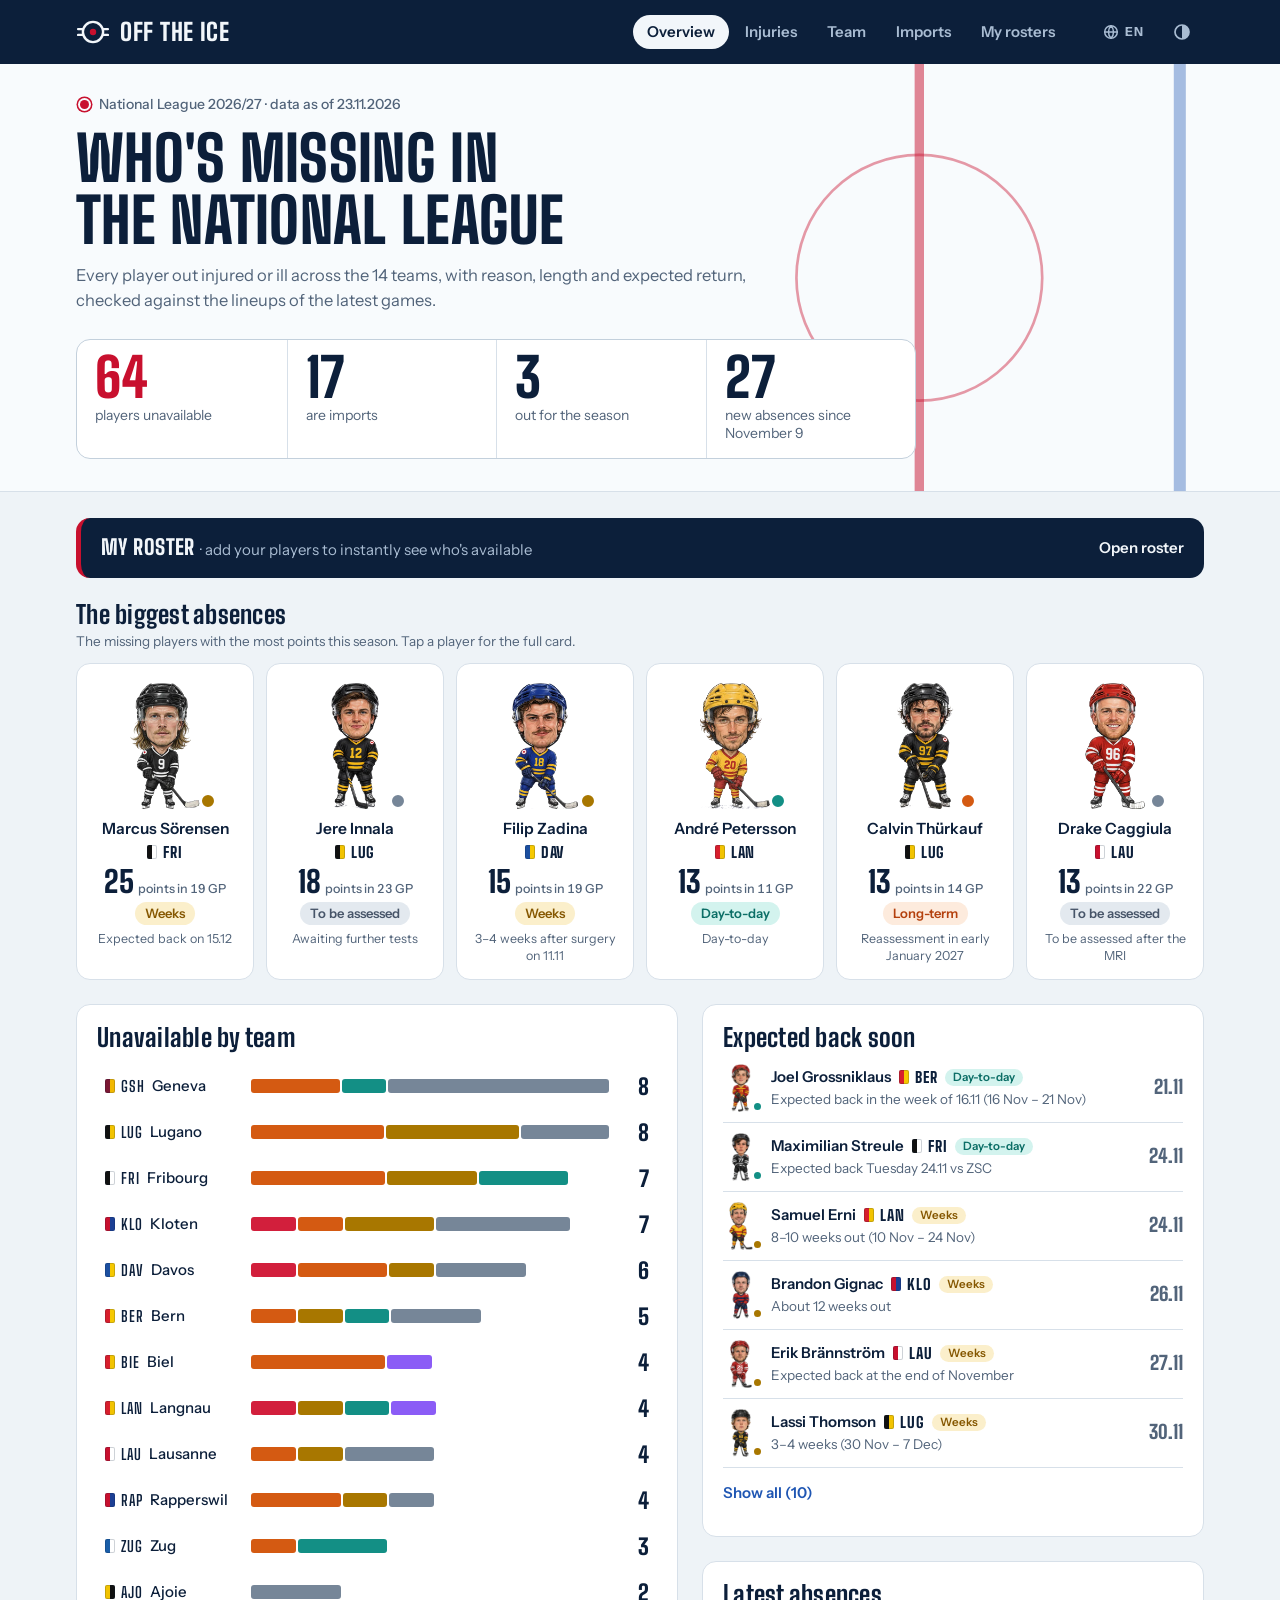
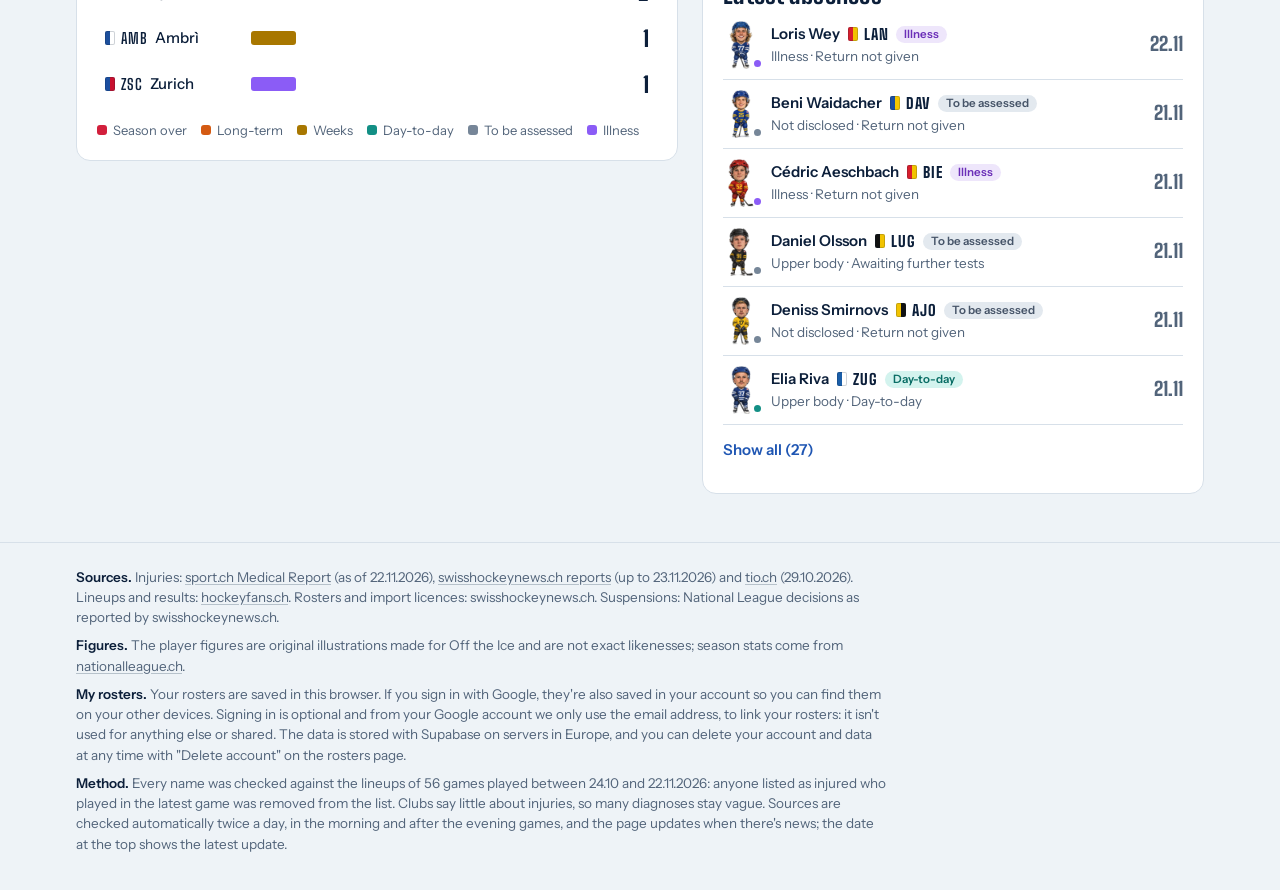
==== index.html @ c5bbd08e "Accesso solo con Google: tolto il link via email Il servizio email predefinito di Supabase manda al " ====
<!doctype html>
<html lang="it">
<head>
<meta charset="utf-8">
<meta name="viewport" content="width=device-width,initial-scale=1,viewport-fit=cover">
<title>Off the Ice · Who's missing in the National League</title>
<meta name="description" content="Who's missing in the National League: injuries, suspensions and scratched imports for all 14 teams, with expected return, last 5 games and your own fantasy hockey rosters. Updated twice a day.">
<meta name="robots" content="index,follow">
<meta name="google-site-verification" content="UMQqYc_pF2QXIGmAaknFINabVE4EtxecVviGykGKkk8">
<meta property="og:type" content="website">
<meta property="og:title" content="Off the Ice · Who's missing in the National League">
<meta property="og:description" content="Who's missing in the National League: injuries, suspensions and scratched imports for all 14 teams, with expected return, last 5 games and your own fantasy hockey rosters. Updated twice a day.">
<meta property="og:locale" content="en_GB">
<meta property="og:locale:alternate" content="it_CH">
<meta property="og:locale:alternate" content="fr_CH">
<meta property="og:locale:alternate" content="de_CH">
<link rel="canonical" href="https://scottregush.github.io/off-the-ice/">
<meta property="og:url" content="https://scottregush.github.io/off-the-ice/">
<meta name="theme-color" content="#0C1F3A">
<link rel="icon" href="favicon.svg" type="image/svg+xml">
<link rel="apple-touch-icon" href="apple-touch-icon.png">
<meta property="og:image" content="https://scottregush.github.io/off-the-ice/og-image.png?v=2026-11-23">
<meta property="og:image:width" content="1200">
<meta property="og:image:height" content="630">
<meta property="og:image:alt" content="Off the Ice: unavailable players in the National League, updated 23.11.2026">
<meta property="og:site_name" content="Off the Ice">
<meta name="twitter:card" content="summary_large_image">
<meta name="twitter:title" content="Off the Ice · Who's missing in the National League">
<meta name="twitter:description" content="Who's missing in the National League: injuries, suspensions and scratched imports for all 14 teams, with expected return, last 5 games and your own fantasy hockey rosters. Updated twice a day.">
<meta name="twitter:image" content="https://scottregush.github.io/off-the-ice/og-image.png?v=2026-11-23">
<style>:root{color-scheme:light;box-sizing:border-box;padding-top:env(safe-area-inset-top,0px);padding-bottom:env(safe-area-inset-bottom,0px)}html{scroll-padding-top:env(safe-area-inset-top,0px)}body{margin:0;padding:0}img{max-width:100%}[hidden]:not([hidden=until-found i]){display:none!important}</style>
</head>
<body>
<script>try{var t=localStorage.getItem("oti-theme");if(t==="light"||t==="dark")document.documentElement.setAttribute("data-theme",t)}catch(e){}</script>
<link rel="stylesheet" href="https://fonts.googleapis.com/css2?family=Big+Shoulders:wght@700;800&family=Instrument+Sans:wght@400;500;600;700&display=swap">
<style>
/* Layout: a navy sticky bar over an ice-white band marked with real rink lines (red centre line, blue line,
   faceoff circle), then a cool ice canvas of bordered panels. Navy is the ink, the blue line marks what you can
   act on, the red line is the one bold stroke. Scoreboard type for names and numbers, a plain grotesk for reading.
   Motion system (designed in Stewdio): one load sequence (lines draw, title rises, numbers count), everything
   else answers a gesture: sheet opens, row confirms, cell presses. */
:root{
  --bg:#EEF3F7; --rink:#F8FBFD; --surface:#FFFFFF; --inset:#E7EEF4; --ink:#0C1F3A; --muted:#52647A; --line:#D7E0E9; --line-2:#C3D0DC;
  --navy:#0C1F3A; --navy-2:#173252; --navy-line:#284A70; --on-navy:#F2F6FA; --on-navy-muted:#A9BCD2;
  --blue:#1F56B3; --blue-soft:#DCE8FB; --on-blue:#FFFFFF; --red:#C8102E; --focus:#1F56B3;
  --ok:#13703A; --ok-bg:#D9F2E2;
  --season:#A3122A; --season-bg:#FCE4E6; --long:#B4410E; --long-bg:#FDEBDD; --weeks:#855700; --weeks-bg:#FBEFCB;
  --dtd:#0B6E66; --dtd-bg:#D3F3EE; --unk:#475569; --unk-bg:#E3E9EF; --ill:#6B2FB8; --ill-bg:#EEE6FB;
  --scr:#1F56B3; --scr-bg:#DCE8FB; --sel:#0C1F3A; --on-sel:#F2F6FA; --on-sel-muted:#A9BCD2;
  --seg-season:#D21F3C; --seg-long:#F07A2E; --seg-weeks:#E3AA0B; --seg-dtd:#19A79A; --seg-unk:#9AA8B8; --seg-ill:#8B5CF6;
  --pop:0 18px 50px rgba(12,31,58,.22);
  --font-display:'Big Shoulders','Big Shoulders Display','Arial Narrow','Helvetica Neue',Arial,sans-serif;
  --font-body:'Instrument Sans',system-ui,-apple-system,'Segoe UI',Roboto,sans-serif;
  --r:14px; --cell:44px;
  --ease-out:cubic-bezier(.2,.8,.2,1); --ease-draw:cubic-bezier(.2,.7,.2,1); --ease-pop:cubic-bezier(.3,1.4,.5,1);
}
@media (prefers-color-scheme: dark){
  :root:not([data-theme="light"]){
    --bg:#08131F; --rink:#0D1C2F; --surface:#0F2136; --inset:#16304B; --ink:#E9F0F7; --muted:#97AAC0; --line:#1D3651; --line-2:#29486A;
    --navy:#050E19; --navy-2:#13294A; --navy-line:#21405F; --on-navy:#EEF3F8; --on-navy-muted:#93A8C0;
    --blue:#7DB0FF; --blue-soft:#163156; --on-blue:#06101D; --red:#FF5C6E; --focus:#7DB0FF;
    --ok:#5FD38F; --ok-bg:#103724;
    --season:#FF9AA6; --season-bg:#43151E; --long:#FFB487; --long-bg:#3F2412; --weeks:#F5CF5C; --weeks-bg:#382D0D;
    --dtd:#5FE0D2; --dtd-bg:#0C3632; --unk:#C3CEDA; --unk-bg:#20334A; --ill:#C9AEFF; --ill-bg:#2D2150;
    --scr:#7DB0FF; --scr-bg:#163156; --sel:#7DB0FF; --on-sel:#06101D; --on-sel-muted:#16304B;
    --seg-season:#F0445C; --seg-long:#FB9450; --seg-weeks:#F5C431; --seg-dtd:#2CC8B8; --seg-unk:#6B7D93; --seg-ill:#A78BFA;
    --pop:0 18px 50px rgba(0,0,0,.5);
    color-scheme:dark;
  }
}
:root[data-theme="dark"]{
  --bg:#08131F; --rink:#0D1C2F; --surface:#0F2136; --inset:#16304B; --ink:#E9F0F7; --muted:#97AAC0; --line:#1D3651; --line-2:#29486A;
  --navy:#050E19; --navy-2:#13294A; --navy-line:#21405F; --on-navy:#EEF3F8; --on-navy-muted:#93A8C0;
  --blue:#7DB0FF; --blue-soft:#163156; --on-blue:#06101D; --red:#FF5C6E; --focus:#7DB0FF;
  --ok:#5FD38F; --ok-bg:#103724;
  --season:#FF9AA6; --season-bg:#43151E; --long:#FFB487; --long-bg:#3F2412; --weeks:#F5CF5C; --weeks-bg:#382D0D;
  --dtd:#5FE0D2; --dtd-bg:#0C3632; --unk:#C3CEDA; --unk-bg:#20334A; --ill:#C9AEFF; --ill-bg:#2D2150;
  --scr:#7DB0FF; --scr-bg:#163156; --sel:#7DB0FF; --on-sel:#06101D; --on-sel-muted:#16304B;
  --seg-season:#F0445C; --seg-long:#FB9450; --seg-weeks:#F5C431; --seg-dtd:#2CC8B8; --seg-unk:#6B7D93; --seg-ill:#A78BFA;
  --pop:0 18px 50px rgba(0,0,0,.5);
  color-scheme:dark;
}
*{box-sizing:border-box}
body{background:var(--bg);color:var(--ink);font-family:var(--font-body);font-size:15px;line-height:1.5;-webkit-text-size-adjust:100%}
body::before{content:"";position:fixed;inset:0 0 auto;height:env(safe-area-inset-top,0px);z-index:10;background:var(--navy)}
a{color:inherit}
a:not([class]){text-decoration-color:color-mix(in srgb,currentColor 35%,transparent);text-underline-offset:2px}
a:not([class]):hover{text-decoration-color:var(--blue)}
button,input,select{font:inherit;color:inherit}
:focus-visible{outline:2px solid var(--focus);outline-offset:2px;border-radius:4px}
.wrap{max-width:1160px;margin-inline:auto;padding-left:max(16px,env(safe-area-inset-left,0px));padding-right:max(16px,env(safe-area-inset-right,0px))}
h1,h2,h3{font-family:var(--font-display);font-weight:800;line-height:1;margin:0;text-wrap:balance}
h1{font-size:62px;text-transform:uppercase;letter-spacing:.005em}
h2{font-size:38px}
h3,.h3{font-size:25px;font-weight:700;letter-spacing:.01em}
p{margin:0}
.num{font-variant-numeric:tabular-nums}
.muted{color:var(--muted)}
.small{font-size:13.5px}
.eyebrow{font-family:var(--font-body);font-weight:500;font-size:14px;color:var(--muted);display:inline-flex;align-items:center;gap:8px;flex-wrap:wrap}
.band .eyebrow::before{content:"";flex:none;width:9px;height:9px;border-radius:50%;box-shadow:0 0 0 2px var(--rink),0 0 0 3.5px var(--red);background:var(--red)}

/* ---------- navy bar ---------- */
.bar,.dlg-head,.rb{--focus:var(--on-navy)}
.bar{position:sticky;top:env(safe-area-inset-top,0px);z-index:9;background:var(--navy);color:var(--on-navy)}
.bar-in{display:flex;flex-wrap:wrap;align-items:center;justify-content:space-between;gap:8px 24px;padding-block:10px}
.brand{display:flex;align-items:center;gap:10px;text-decoration:none;color:var(--on-navy)}
.mark{flex:none;width:34px;height:34px;display:block}
.mark .mk-ring{fill:none;stroke:var(--on-navy);stroke-width:4.5;stroke-linecap:round}
.mark .mk-dot{fill:var(--red)}
.bn{font-family:var(--font-display);font-weight:800;font-size:24px;line-height:1;letter-spacing:.03em;text-transform:uppercase}
.bn b{font-weight:800}
.tabs{display:flex;gap:2px;overflow-x:auto;max-width:100%;scrollbar-width:none}
.tabs::-webkit-scrollbar{display:none}
.tabs a{font-weight:600;font-size:15px;text-decoration:none;color:var(--on-navy-muted);padding:8px 14px;border-radius:999px;white-space:nowrap;line-height:1.2}
.tabs a:hover{color:var(--on-navy);background:var(--navy-2)}
.tabs a[aria-current="page"]{background:var(--on-navy);color:var(--navy)}

/* ---------- the ice band ---------- */
.band{position:relative;overflow:hidden;background:var(--rink);border-bottom:1px solid var(--line);padding-block:30px 32px}
.band .wrap{position:relative;z-index:1;display:flex;flex-direction:column;gap:12px}
.band .lead{color:var(--muted);max-width:62ch;font-size:16.5px}
.rink{position:absolute;top:0;right:0;height:100%;width:min(58%,700px);pointer-events:none;z-index:0}
.rink line,.rink circle{fill:none}
.rk-red{stroke:var(--red);stroke-width:7;opacity:.5}
.rk-blue{stroke:var(--blue);stroke-width:9;opacity:.38}
.rk-circle{stroke:var(--red);stroke-width:2;opacity:.42}
.rk-dot{fill:var(--blue);opacity:.55}
.body{display:flex;flex-direction:column;gap:24px;padding-block:26px 48px}

/* ---------- panels, chips, pills ---------- */
.card{background:var(--surface);border:1px solid var(--line);border-radius:var(--r);padding:20px;min-width:0}
.card > h3,.card > .h3{margin-bottom:14px}
.card-sub{color:var(--muted);font-size:14px;margin:-8px 0 12px}
.two{display:grid;grid-template-columns:minmax(0,1.2fr) minmax(0,1fr);gap:24px;align-items:start}
.stack{display:flex;flex-direction:column;gap:24px;min-width:0}
.tcode{display:inline-flex;align-items:center;gap:6px;font-family:var(--font-display);font-weight:800;font-size:15px;letter-spacing:.05em;line-height:1;white-space:nowrap}
.tcode i{flex:none;width:10px;height:14px;border-radius:2px;box-shadow:inset 0 0 0 1px color-mix(in srgb,currentColor 20%,transparent);background:linear-gradient(90deg,var(--c1) 0 50%,var(--c2) 50% 100%)}
.tag{display:inline-block;font-weight:600;font-size:12px;line-height:1;padding:4px 6px;border-radius:5px;background:var(--unk-bg);color:var(--unk);white-space:nowrap}
.tag.nat{background:var(--blue-soft);color:var(--blue);letter-spacing:.04em}
.pill{display:inline-block;font-weight:600;font-size:13px;line-height:1;padding:5px 10px;border-radius:999px;white-space:nowrap}
.cat-season{background:var(--season-bg);color:var(--season)}
.cat-long{background:var(--long-bg);color:var(--long)}
.cat-weeks{background:var(--weeks-bg);color:var(--weeks)}
.cat-dtd{background:var(--dtd-bg);color:var(--dtd)}
.cat-unk{background:var(--unk-bg);color:var(--unk)}
.cat-ill{background:var(--ill-bg);color:var(--ill)}
.cat-sus{background:var(--weeks-bg);color:var(--weeks)}
.cat-ok{background:var(--ok-bg);color:var(--ok)}
.seg-season{background:var(--seg-season)}.seg-long{background:var(--seg-long)}.seg-weeks{background:var(--seg-weeks)}
.seg-dtd{background:var(--seg-dtd)}.seg-unk{background:var(--seg-unk)}.seg-ill{background:var(--seg-ill)}

/* ---------- avatars ---------- */
.av{position:relative;flex:none;display:inline-block;width:var(--s);height:var(--s)}
.av-in{position:absolute;inset:0;border-radius:50%;overflow:hidden;background:var(--inset);display:grid;place-items:center}
.av-in .ini{font-family:var(--font-display);font-weight:800;font-size:calc(var(--s)*.4);color:var(--muted);line-height:1}
.av-in img{position:absolute;inset:0;width:100%;height:100%;object-fit:cover}
.av .dot{position:absolute;right:-2px;bottom:-2px;width:14px;height:14px;border-radius:50%;border:2px solid var(--surface)}
.av-sm{--s:34px}.av-md{--s:50px}.av-lg{--s:80px}.av-xl{--s:108px}
.av-sm .dot{width:11px;height:11px}
.av-lg .dot{width:18px;height:18px;border-width:3px}
/* player figures: head crop in the circles, the whole figure on a card in the sheet and the heavy list */
.av.fc{width:var(--w);height:calc(var(--w) * 4 / 3)}
.av.fc .av-in{border-radius:0;background:none;overflow:visible}
.av.fc .ini{display:none}
.av.fc .av-in img.fig{inset:0;left:0;top:0;width:100%;height:100%;transform:none;object-fit:contain}
.av-sm.fc{--w:36px}.av-md.fc{--w:52px}.av-lg.fc{--w:96px}.av-xl.fc{--w:120px}
.av.fc .dot{right:-4px;bottom:0}
.pbtn{background:none;border:0;padding:0;margin:0;text-align:left;cursor:pointer;color:inherit;min-width:0}
.pbtn:hover .nm{text-decoration:underline;text-decoration-color:var(--blue);text-decoration-thickness:2px;text-underline-offset:3px}

/* ---------- overview ---------- */
.kpis{display:grid;grid-template-columns:repeat(4,minmax(0,1fr));margin-top:14px;background:var(--surface);border:1px solid var(--line-2);border-radius:var(--r);overflow:hidden;max-width:840px}
.kpi{padding:14px 18px 16px;display:flex;flex-direction:column;gap:4px;min-width:0;border-left:1px solid var(--line)}
.kpi:first-child{border-left:0}
.kpi b{font-family:var(--font-display);font-weight:800;font-size:54px;line-height:.9;font-variant-numeric:tabular-nums;color:var(--ink)}
.kpi span{color:var(--muted);font-size:14px;line-height:1.3}
.kpi.hot b{color:var(--red)}
.heavy{display:grid;grid-template-columns:repeat(6,minmax(0,1fr));gap:12px}
.hv{background:var(--surface);border:1px solid var(--line);border-radius:var(--r);padding:18px 12px 14px;cursor:pointer;display:flex;flex-direction:column;align-items:center;gap:6px;text-align:center;min-width:0}
.hv:hover{border-color:var(--blue)}
.hv-n{font-weight:600;font-size:15.5px;line-height:1.2;margin-top:4px}
.hv-p{font-family:var(--font-display);font-weight:800;font-size:30px;line-height:1;font-variant-numeric:tabular-nums}
.hv-p small{font-family:var(--font-body);font-weight:500;font-size:12.5px;color:var(--muted);margin-left:4px}
.hv-r{color:var(--muted);font-size:12.5px;line-height:1.35}
.bars{display:flex;flex-direction:column;gap:1px}
.bar-row{display:grid;grid-template-columns:136px minmax(0,1fr) 30px;align-items:center;gap:10px;padding:6px 8px;border-radius:8px;background:none;border:0;text-align:left;cursor:pointer;width:100%}
.bar-row:hover{background:var(--inset)}
.bar-row .nm{display:flex;align-items:center;gap:8px;min-width:0}
.bar-row .nm span{white-space:nowrap;overflow:hidden;text-overflow:ellipsis;font-weight:500}
.bar-track{display:flex;height:14px;gap:2px}
.bar-track i{display:block;height:100%;border-radius:3px}
.bar-row b{font-family:var(--font-display);font-size:22px;font-weight:800;text-align:right;font-variant-numeric:tabular-nums}
.legend{display:flex;flex-wrap:wrap;gap:6px 14px;margin-top:14px;font-size:13px;color:var(--muted)}
.legend span{display:inline-flex;align-items:center;gap:6px}
.legend i{width:10px;height:10px;border-radius:3px;display:inline-block}
.feed{list-style:none;margin:0;padding:0;display:flex;flex-direction:column}
.feed li{border-top:1px solid var(--line)}
.feed li:first-child{border-top:0}
.feed .pbtn{display:grid;grid-template-columns:auto minmax(0,1fr) auto;gap:12px;align-items:center;padding:10px 0;width:100%}
.feed li:first-child .pbtn{padding-top:0}
.feed .d{font-family:var(--font-display);font-weight:800;font-size:19px;color:var(--muted);font-variant-numeric:tabular-nums}
.feed .nm{font-weight:600}
.feed .who{display:flex;flex-wrap:wrap;align-items:center;gap:3px 8px}
.feed .txt{color:var(--muted);font-size:13.5px;display:block}

/* ---------- filters ---------- */
.filters{display:flex;flex-wrap:wrap;gap:12px;align-items:flex-end}
.field{display:flex;flex-direction:column;gap:5px;min-width:0}
.field label{font-size:13px;color:var(--muted);font-weight:600}
.field input[type="search"],.field select{background:var(--surface);border:1px solid var(--line-2);border-radius:10px;padding:8px 12px;min-height:42px;max-width:100%}
.field input[type="search"]:focus,.field select:focus{outline:none;border-color:var(--blue);box-shadow:0 0 0 3px var(--blue-soft)}
.field input[type="search"]{width:250px}
.chips{display:flex;flex-wrap:wrap;gap:6px}
.chip{background:var(--surface);border:1px solid var(--line-2);border-radius:999px;padding:6px 13px;cursor:pointer;font-weight:500;font-size:14px;min-height:36px}
.chip:hover{border-color:var(--blue)}
.chip[aria-pressed="true"]{background:var(--sel);color:var(--on-sel);border-color:var(--sel)}
.chip .n{opacity:.65;margin-left:6px;font-variant-numeric:tabular-nums}
.check{display:inline-flex;align-items:center;gap:8px;cursor:pointer;min-height:42px;font-weight:500}
.check input{width:18px;height:18px;accent-color:var(--blue)}
.count{color:var(--muted);font-size:14px}

/* ---------- injury list ---------- */
.inj-list{list-style:none;margin:0;padding:0;background:var(--surface);border:1px solid var(--line);border-radius:var(--r);overflow:hidden}
.inj,.inj-headrow{display:grid;grid-template-columns:minmax(0,1.35fr) minmax(0,1.6fr) 88px minmax(0,1.2fr) 72px;gap:16px;padding:14px 20px;align-items:start}
.inj{border-top:1px solid var(--line)}
.inj-headrow{background:var(--inset);color:var(--muted);font-size:13px;font-weight:600;padding-block:9px}
.who{display:flex;align-items:center;gap:12px}
.who-t{display:flex;flex-direction:column;gap:4px;min-width:0}
.who-t .nm{font-weight:600;font-size:16px;line-height:1.2}
.who-t .meta{display:flex;flex-wrap:wrap;align-items:center;gap:6px}
.who-t .stat{color:var(--muted);font-size:12.5px;font-variant-numeric:tabular-nums}
.inj-what{min-width:0}
.inj-what .what{font-weight:500}
.inj-what .note{color:var(--muted);font-size:13.5px;margin-top:3px}
.inj-what .src,.src{color:var(--muted);font-size:12.5px;margin-top:4px}
.inj-since b,.inj-miss b{font-family:var(--font-display);font-weight:800;font-size:24px;line-height:1;display:block;font-variant-numeric:tabular-nums}
.inj-since .sub,.inj-miss .sub{color:var(--muted);font-size:12.5px;display:block;margin-top:2px}
.inj-ret{display:flex;flex-direction:column;align-items:flex-start;gap:5px;min-width:0}
.inj-ret .ret{font-size:14px}
.inj .lbl{display:none;font-size:12px;color:var(--muted);font-weight:600}
.empty{padding:26px 16px;color:var(--muted);text-align:center}

/* ---------- team picker (on the ice) ---------- */
.picker{display:grid;grid-template-columns:repeat(7,minmax(0,1fr));gap:8px;margin-top:6px}
.pick{background:var(--surface);color:var(--ink);border:1px solid var(--line-2);border-radius:10px;padding:10px 12px;cursor:pointer;text-align:left;display:flex;flex-direction:column;gap:3px;min-width:0}
.pick:hover{border-color:var(--blue)}
.pick[aria-pressed="true"]{background:var(--sel);color:var(--on-sel);border-color:var(--sel)}
.pick .nm{font-size:13px;color:var(--muted);white-space:nowrap;overflow:hidden;text-overflow:ellipsis}
.pick[aria-pressed="true"] .nm{color:var(--on-sel-muted)}
.pick .top-row{display:flex;justify-content:space-between;align-items:center;gap:6px}
.pick .cnt{font-family:var(--font-display);font-weight:800;font-size:22px;line-height:1;font-variant-numeric:tabular-nums}
.team-head{display:flex;flex-wrap:wrap;gap:16px 34px;align-items:flex-end;justify-content:space-between}
.team-head h1{font-size:46px;text-transform:uppercase;margin-top:6px}
.team-facts{display:flex;flex-wrap:wrap;gap:10px 28px}
.fact{display:flex;flex-direction:column;gap:3px}
.fact .k{font-size:13px;color:var(--muted);font-weight:500}
.fact .v{font-family:var(--font-display);font-weight:700;font-size:22px;line-height:1.1}
.form{display:flex;gap:4px;align-items:center}
.form i{font-style:normal;font-family:var(--font-display);font-weight:800;font-size:14px;width:24px;height:24px;border-radius:6px;display:grid;place-items:center}
.form .w{background:var(--ok-bg);color:var(--ok)}.form .l{background:var(--unk-bg);color:var(--unk)}
.mini{list-style:none;margin:0;padding:0;display:flex;flex-direction:column;gap:12px}
.mini .pbtn{display:flex;gap:12px;align-items:flex-start;width:100%}
.mini .hd{display:flex;flex-wrap:wrap;gap:6px 8px;align-items:center;font-weight:600}
.backs{display:flex;flex-wrap:wrap;gap:8px}
.backs .pbtn{display:inline-flex;align-items:center;gap:8px;background:var(--ok-bg);color:var(--ok);border-radius:999px;padding:4px 12px 4px 4px;font-size:13.5px;font-weight:600}
.backs .av-in{background:var(--surface)}

/* ---------- referto (import matrix) ---------- */
.sheet{display:flex;flex-direction:column;min-width:0}
.sheet-row{display:grid;grid-template-columns:minmax(0,1fr) repeat(5,var(--cell));gap:4px;align-items:center;padding:6px 0}
.sheet-row + .sheet-row{border-top:1px solid var(--line)}
.sheet-head{align-items:end;padding-bottom:8px}
.sheet-head .eyebrow{font-size:13px}
.gh{display:flex;flex-direction:column;align-items:center;gap:2px;font-family:var(--font-display);line-height:1}
.gh .d{font-weight:800;font-size:14px;font-variant-numeric:tabular-nums}
.gh .o{font-size:13px;color:var(--muted);font-weight:700;letter-spacing:.03em}
.gh .r{font-size:12px;font-weight:800;font-variant-numeric:tabular-nums;color:var(--muted)}
.gh .r.w{color:var(--ok)}
.pl{display:flex;align-items:center;gap:10px}
.pl-t{min-width:0;display:flex;flex-direction:column;gap:2px}
.pl .nm{font-weight:600;line-height:1.2;display:flex;flex-wrap:wrap;align-items:center;gap:4px 6px}
.pl .sub{color:var(--muted);font-size:12.5px;font-variant-numeric:tabular-nums}
.pl .gone{color:var(--muted);font-size:12.5px;font-style:italic}
.cell{width:var(--cell);height:40px;border-radius:8px;border:1.5px solid transparent;cursor:pointer;display:flex;flex-direction:column;align-items:center;justify-content:center;font-family:var(--font-display);line-height:1;padding:0}
.cell .g{font-weight:800;font-size:15px;letter-spacing:.03em}
.cell .s{font-size:12px;font-weight:700;font-variant-numeric:tabular-nums}
.cell[aria-pressed="true"]{border-color:var(--ink);box-shadow:0 0 0 1px var(--ink)}
.st-P{background:var(--ok-bg);color:var(--ok)}
.st-B{background:var(--surface);color:var(--ok);border-color:var(--ok)}
.st-INJ{background:var(--season-bg);color:var(--season)}
.st-ILL{background:var(--ill-bg);color:var(--ill)}
.st-SUS{background:var(--weeks-bg);color:var(--weeks)}
.st-SCR{background:var(--scr-bg);color:var(--scr);border-color:var(--scr)}
.st-UNK{background:var(--unk-bg);color:var(--unk)}
.st-LEFT{background:repeating-linear-gradient(135deg,var(--inset) 0 5px,var(--unk-bg) 5px 10px);color:var(--muted)}
.cell-detail{margin-top:12px;background:var(--inset);border-radius:10px;padding:10px 14px;font-size:13.5px;color:var(--muted);min-height:40px}
.cell-detail b{color:var(--ink)}
.key{display:flex;flex-wrap:wrap;gap:8px 18px;font-size:13.5px}
.key span{display:inline-flex;align-items:center;gap:7px}
.key i{font-style:normal;font-family:var(--font-display);font-weight:800;font-size:13px;min-width:32px;height:24px;border-radius:6px;display:inline-grid;place-items:center;border:1.5px solid transparent;padding:0 4px}
.sheets{display:grid;grid-template-columns:repeat(2,minmax(0,1fr));gap:24px}
.sheet-title{display:flex;flex-wrap:wrap;justify-content:space-between;align-items:center;gap:6px 12px;margin-bottom:8px}
.linkbtn{background:none;border:0;padding:0;cursor:pointer;font:inherit;color:inherit;text-align:left}
.linkbtn:hover{text-decoration:underline;text-decoration-color:var(--blue);text-decoration-thickness:2px;text-underline-offset:3px}
.slots{display:inline-flex;align-items:center;gap:3px}
.slots i{width:10px;height:16px;border-radius:2px;background:var(--line)}
.slots i.on{background:var(--blue)}
.slots i.extra{background:var(--red)}
.rank{list-style:none;margin:0;padding:0;display:flex;flex-direction:column}
.rank li{display:grid;grid-template-columns:minmax(0,1fr) auto;gap:10px;padding:10px 0;border-top:1px solid var(--line);align-items:center}
.rank li:first-child{border-top:0;padding-top:0}
.rank .pbtn{display:flex;align-items:center;gap:10px}
.rank .who2{display:flex;flex-direction:column;gap:3px;min-width:0}
.rank .l1{display:flex;flex-wrap:wrap;align-items:center;gap:4px 8px;font-weight:600}
.rank .dts{color:var(--muted);font-size:13px}
.rank b{font-family:var(--font-display);font-size:24px;font-weight:800;font-variant-numeric:tabular-nums}

/* ---------- player sheet ---------- */
.dlg{border:0;padding:0;border-radius:18px;background:var(--surface);color:var(--ink);width:min(560px,calc(100vw - 24px));max-height:min(86vh,760px);box-shadow:var(--pop);overflow:hidden}
.dlg[open]{display:flex;flex-direction:column}
.dlg::backdrop{background:rgba(5,14,25,.62)}
.dlg-head{background:var(--navy);color:var(--on-navy);padding:20px;display:grid;grid-template-columns:auto minmax(0,1fr);gap:16px;align-items:center;position:relative;border-bottom:3px solid var(--red);--inset:var(--navy-2);--surface:var(--navy)}
.dlg-head .ini,.rb .ini{color:var(--on-navy-muted)}
.dlg-x{position:absolute;top:10px;right:10px;width:40px;height:40px;border-radius:50%;border:0;background:var(--navy-2);color:var(--on-navy);font-size:22px;line-height:1;cursor:pointer;display:grid;place-items:center}
.dlg-x:hover{background:var(--on-navy);color:var(--navy)}
.dlg-name{font-family:var(--font-display);font-weight:800;font-size:34px;line-height:1;text-transform:uppercase;letter-spacing:.01em;padding-right:38px}
.dlg-meta{display:flex;flex-wrap:wrap;gap:6px 8px;align-items:center;margin-top:8px;color:var(--on-navy-muted);font-size:13.5px}
.dlg-meta .tag{background:var(--navy-2);color:var(--on-navy)}
.dlg-meta .tag.nat{background:var(--on-navy);color:var(--navy)}
.dlg-stats{grid-column:1 / -1;display:grid;grid-template-columns:repeat(4,minmax(0,1fr));border:1px solid var(--navy-line);border-radius:12px;overflow:hidden}
.dlg-stats div{padding:9px 6px;text-align:center;border-left:1px solid var(--navy-line)}
.dlg-stats div:first-child{border-left:0}
.dlg-stats b{display:block;font-family:var(--font-display);font-weight:800;font-size:30px;line-height:1;color:var(--on-navy);font-variant-numeric:tabular-nums}
.dlg-stats span{font-size:12px;color:var(--on-navy-muted);font-weight:500}
.dlg-none{grid-column:1 / -1;color:var(--on-navy-muted);font-size:13.5px}
.dlg-body{padding:18px 20px 22px;overflow-y:auto;display:flex;flex-direction:column;gap:18px}
.blk{display:flex;flex-direction:column;gap:8px}
.blk-h{display:flex;flex-wrap:wrap;align-items:center;gap:8px;font-weight:600;font-size:16px}
.facts{display:grid;grid-template-columns:repeat(3,minmax(0,1fr));gap:8px;margin:0}
.facts div{background:var(--inset);border-radius:10px;padding:8px 10px}
.facts dt{font-size:12.5px;color:var(--muted);font-weight:500}
.facts dd{margin:2px 0 0;font-weight:600;font-size:14.5px}
.g5{list-style:none;margin:0;padding:0;display:flex;flex-direction:column;gap:6px}
.g5 li{display:grid;grid-template-columns:44px minmax(0,1fr);gap:10px;align-items:center;font-size:13.5px}
.g5 .cm{height:30px;border-radius:7px;display:grid;place-items:center;font-family:var(--font-display);font-weight:800;font-size:14px;border:1.5px solid transparent}
.g5 .gt{color:var(--muted)}
.g5 .gt b{color:var(--ink)}

/* ---------- le mie rose ---------- */
.sr{position:absolute;width:1px;height:1px;overflow:hidden;clip-path:inset(50%);white-space:nowrap}
.st-N{background:var(--inset);color:var(--muted);border-color:var(--line)}
.cat-scr{background:var(--scr-bg);color:var(--scr)}
.seg-ok{background:var(--ok)}.seg-scr{background:var(--scr)}
.tab-n{display:inline-block;margin-left:6px;font-size:12.5px;line-height:1.3;background:var(--navy-2);color:var(--on-navy);border-radius:999px;padding:0 7px;font-variant-numeric:tabular-nums}
.tabs a[aria-current="page"] .tab-n{background:var(--navy);color:var(--on-navy)}
.adder{position:relative;max-width:600px;margin-top:6px}
.adder input{width:100%;background:var(--surface);color:var(--ink);border:1.5px solid var(--line-2);border-radius:12px;padding:13px 16px;font-size:16px;min-height:52px}
.adder input::placeholder{color:var(--muted)}
.adder input:focus{outline:none;border-color:var(--blue);box-shadow:0 0 0 4px var(--blue-soft)}
.res{position:absolute;left:0;right:0;top:calc(100% + 6px);z-index:8;list-style:none;margin:0;padding:6px;background:var(--surface);color:var(--ink);border:1px solid var(--line);border-radius:14px;box-shadow:var(--pop);max-height:min(60vh,440px);overflow-y:auto}
.res-o{display:grid;grid-template-columns:auto minmax(0,1fr) auto;gap:10px;align-items:center;width:100%;background:none;border:0;border-radius:10px;padding:7px 8px;cursor:pointer;text-align:left}
.res li[aria-selected="true"] .res-o,.res-o:hover:not(:disabled){background:var(--inset)}
.res-o:disabled{cursor:default;opacity:.55}
.res-t{display:flex;flex-direction:column;gap:3px;min-width:0}
.res-t .nm{font-weight:600}
.res-t .meta{display:flex;flex-wrap:wrap;gap:6px;align-items:center}
.res-s{font-size:12.5px;color:var(--muted);white-space:nowrap}
.res-none{padding:12px;color:var(--muted)}
.r-msg{min-height:22px;font-size:14px;color:var(--muted)}
.r-msg .linkbtn{color:var(--blue);font-weight:600;margin-left:6px}
.tiles{display:grid;grid-template-columns:repeat(4,minmax(0,1fr));background:var(--surface);border:1px solid var(--line);border-radius:var(--r);overflow:hidden}
.tile{padding:14px 18px;display:flex;flex-direction:column;gap:3px;min-width:0;border-left:1px solid var(--line)}
.tile:first-child{border-left:0}
.tile b{font-family:var(--font-display);font-weight:800;font-size:46px;line-height:.95;font-variant-numeric:tabular-nums}
.tile span{color:var(--muted);font-size:14px}
.tile.ok b{color:var(--ok)}.tile.warn b{color:var(--weeks)}.tile.out b{color:var(--season)}
.toolbar{display:flex;flex-wrap:wrap;gap:12px;align-items:flex-end;justify-content:space-between}
.toolbar .right{display:flex;flex-wrap:wrap;gap:8px;align-items:center}
.btn{background:var(--surface);border:1px solid var(--line-2);border-radius:10px;padding:8px 14px;min-height:42px;cursor:pointer;font-weight:600}
.btn:hover{border-color:var(--blue)}
.btn.danger{background:var(--season-bg);color:var(--season);border-color:transparent}
.rgroup h3,.rgroup .h3{margin-bottom:10px}
.rr-list{list-style:none;margin:0;padding:0;background:var(--surface);border:1px solid var(--line);border-radius:var(--r);overflow:hidden}
.rr{display:grid;grid-template-columns:minmax(0,1.25fr) minmax(0,1.5fr) auto 100px 40px;gap:16px;padding:14px 12px 14px 20px;align-items:center;border-top:1px solid var(--line)}
.rr:first-child{border-top:0}
.rr-st{display:flex;flex-direction:column;align-items:flex-start;gap:5px;min-width:0}
.rr-st .ret{font-size:13.5px;color:var(--muted)}
.mcs{display:flex;gap:3px}
.mc{width:26px;height:28px;border-radius:6px;display:grid;place-items:center;font-family:var(--font-display);font-weight:800;font-size:12.5px;border:1.5px solid transparent;line-height:1}
.rr-nx b{font-family:var(--font-display);font-weight:800;font-size:19px;display:block;line-height:1.1;font-variant-numeric:tabular-nums}
.rr-nx .sub{color:var(--muted);font-size:12.5px;display:block}
.rr .lbl{display:none;font-size:12px;color:var(--muted);font-weight:600;margin-bottom:3px}
.rr-x{width:40px;height:40px;border-radius:50%;border:0;background:none;color:var(--muted);font-size:22px;line-height:1;cursor:pointer;display:grid;place-items:center}
.rr-x:hover{background:var(--season-bg);color:var(--season)}
.cal{list-style:none;margin:0;padding:0;display:flex;flex-direction:column}
.cal > li{display:grid;grid-template-columns:78px minmax(0,1fr);gap:12px;padding:11px 0;border-top:1px solid var(--line);align-items:start}
.cal > li:first-child{border-top:0;padding-top:0}
.cal .d{font-family:var(--font-display);font-weight:800;font-size:19px;color:var(--muted);font-variant-numeric:tabular-nums}
.cal .m{display:flex;flex-wrap:wrap;align-items:center;gap:6px 10px;font-weight:600}
.cal-ps{display:flex;flex-wrap:wrap;gap:6px;margin-top:7px}
.cp{display:inline-flex;align-items:center;gap:7px;background:var(--inset);border-radius:999px;padding:3px 12px 3px 3px;font-size:13.5px;font-weight:600}
.cp .av-in{background:var(--surface)}
.cp.out .nm{text-decoration:line-through;color:var(--muted)}
.empty-card{text-align:center;display:flex;flex-direction:column;align-items:center;gap:12px;padding:36px 20px}
.empty-card p{max-width:56ch;color:var(--muted)}
.sugg{display:flex;flex-wrap:wrap;gap:8px;justify-content:center}
.sugg .cp{border:0;cursor:pointer;color:inherit}
.sugg .cp:hover{box-shadow:0 0 0 2px var(--blue)}
.rbtn{grid-column:1 / -1;justify-self:start;background:var(--on-navy);color:var(--navy);border:0;border-radius:999px;padding:9px 16px;font-weight:600;cursor:pointer;min-height:42px}
.rbtn.in{background:var(--navy-2);color:var(--on-navy)}
.rb{display:flex;flex-wrap:wrap;align-items:center;justify-content:space-between;gap:10px 18px;background:var(--navy);color:var(--on-navy);border-radius:var(--r);padding:14px 20px;text-decoration:none;border-left:5px solid var(--red);--inset:var(--navy-2);--surface:var(--navy)}
.rb:hover{background:var(--navy-2)}
.rb-t{flex:1 1 260px;min-width:0;color:var(--on-navy-muted)}
.rb-t b{font-family:var(--font-display);font-weight:800;font-size:21px;letter-spacing:.02em;text-transform:uppercase;color:var(--on-navy);margin-right:2px}
.rb-av{display:flex;gap:4px}
.rb-go{font-weight:600;color:var(--on-navy);white-space:nowrap}
.r-head{display:flex;flex-direction:column;gap:12px}
.rtabs{display:flex;flex-wrap:wrap;gap:6px}
.rtab{background:var(--surface);color:var(--ink);border:1px solid var(--line-2);border-radius:999px;padding:7px 14px;font-weight:600;cursor:pointer;min-height:38px;max-width:100%;white-space:nowrap;overflow:hidden;text-overflow:ellipsis}
.rtab:hover{border-color:var(--blue)}
.rtab[aria-pressed="true"]{background:var(--sel);color:var(--on-sel);border-color:var(--sel)}
.rtab .n{margin-left:7px;opacity:.65;font-variant-numeric:tabular-nums}
.rtab[aria-pressed="true"] .n,.chip[aria-pressed="true"] .n{opacity:1}
.rtab.new{background:none;border-style:dashed;color:var(--blue)}
.rtab.new:hover{border-color:var(--blue);border-style:solid}
.rtitle{display:flex;flex-wrap:wrap;align-items:center;gap:8px 16px}
.rtitle h1{overflow-wrap:anywhere}
.rname{display:flex;flex-wrap:wrap;gap:8px;align-items:center}
.rname input{background:var(--surface);color:var(--ink);border:1.5px solid var(--blue);border-radius:12px;padding:6px 14px;font-family:var(--font-display);font-weight:800;font-size:32px;line-height:1.1;text-transform:uppercase;min-width:0;width:min(100%,400px)}
.rname input:focus{outline:none;box-shadow:0 0 0 4px var(--blue-soft)}
.btn.ghost{background:var(--surface);color:var(--ink);border-color:var(--line-2)}
.btn.lime{background:var(--blue);color:var(--on-blue);border-color:transparent}
.btn.lime:hover{filter:brightness(1.08)}
.t-short{display:none}
@media (max-width:480px){
  .t-long{display:none}.t-short{display:inline}
  .tabs{gap:0}
  .tabs a{font-size:14.5px;padding:7px 8px}
  .tab-n{margin-left:4px;padding:0 5px}
}
@media (max-width:720px){
  .tiles{grid-template-columns:repeat(2,minmax(0,1fr))}
  .tile:nth-child(3){border-left:0}
  .tile:nth-child(n+3){border-top:1px solid var(--line)}
  .tile b{font-size:38px}
  .rr{grid-template-columns:minmax(0,1fr) minmax(0,1fr);gap:12px 14px;padding:16px;position:relative}
  .rr > .who{grid-column:1 / -1;padding-right:40px}
  .rr-st{grid-column:1 / -1}
  .rr .lbl{display:block}
  .rr-x{position:absolute;top:10px;right:8px}
  .cal > li{grid-template-columns:64px minmax(0,1fr)}
}

footer{border-top:1px solid var(--line);padding-block:24px 36px;color:var(--muted);font-size:13.5px}
footer .wrap{display:flex;flex-direction:column;gap:8px}
footer p{max-width:90ch}
footer b{color:var(--ink);font-weight:600}

@media (max-width:980px){
  .two{grid-template-columns:minmax(0,1fr)}
  .sheets{grid-template-columns:minmax(0,1fr)}
  .picker{grid-template-columns:repeat(4,minmax(0,1fr))}
  .heavy{grid-template-columns:repeat(3,minmax(0,1fr))}
}
@media (max-width:720px){
  :root{--cell:38px}
  h1{font-size:44px}
  h2{font-size:30px}
  .team-head h1{font-size:36px}
  .band{padding-block:22px 24px}
  .rink{width:100%;opacity:.45}
  .kpis{grid-template-columns:repeat(2,minmax(0,1fr))}
  .kpi:nth-child(3){border-left:0}
  .kpi:nth-child(n+3){border-top:1px solid var(--line)}
  .kpi b{font-size:44px}
  .card{padding:16px}
  .inj-headrow{display:none}
  .inj{grid-template-columns:minmax(0,1fr) minmax(0,1fr);gap:10px 14px;padding:16px}
  .inj:first-of-type{border-top:0}
  .inj > .who,.inj-what,.inj-ret{grid-column:1 / -1}
  .inj > .who{order:1}.inj-what{order:2}.inj-since{order:3}.inj-miss{order:4}.inj-ret{order:5}
  .inj .lbl{display:block}
  .field input[type="search"]{width:100%}
  .filters .field.grow{flex:1 1 100%}
  .bar-row{grid-template-columns:122px minmax(0,1fr) 24px;gap:8px;padding-inline:2px}
  .av-sm{--s:30px}
  .pl{gap:8px}
  .facts{grid-template-columns:minmax(0,1fr)}
  .dlg-name{font-size:28px}
  .av-xl{--s:84px}
  .av-xl.fc{--w:92px}
}
@media (max-width:600px){
  .dlg{width:100%;max-width:100%;margin:auto 0 0;border-radius:18px 18px 0 0;max-height:88vh}
  .dlg-body{padding-bottom:calc(22px + env(safe-area-inset-bottom,0px))}
}
@media (max-width:480px){
  :root{--cell:34px}
  .cell{height:38px;border-radius:7px}
  .cell .g{font-size:13.5px}
  .sheet-row{gap:3px}
  .picker{grid-template-columns:repeat(3,minmax(0,1fr))}
  .heavy{grid-template-columns:repeat(2,minmax(0,1fr))}
  .bn{font-size:22px}
  h1{font-size:38px}
}


/* ---------- segmented control ---------- */
.flabel{font-size:13px;color:var(--muted);font-weight:600}
.seg{display:inline-flex;background:var(--inset);border-radius:10px;padding:3px;gap:2px;max-width:100%;overflow-x:auto;scrollbar-width:none}
.seg::-webkit-scrollbar{display:none}
.seg-b{border:0;background:none;border-radius:8px;padding:7px 13px;font-weight:600;font-size:14px;color:var(--muted);cursor:pointer;white-space:nowrap;min-height:36px}
.seg-b:hover{color:var(--ink)}
.seg-b[aria-pressed="true"]{background:var(--surface);color:var(--ink);box-shadow:0 1px 3px rgba(0,0,0,.14)}
.ti{display:none;fill:none;stroke:currentColor;stroke-width:1.7;stroke-linecap:round;stroke-linejoin:round}
.picker{position:relative}

/* ---------- phone: bottom tab bar, swipe strips, sheet handle ---------- */
@media (max-width:720px){
  body{padding-bottom:calc(66px + env(safe-area-inset-bottom,0px))}
  .tabs{position:fixed;left:0;right:0;bottom:0;z-index:9;display:grid;grid-template-columns:repeat(5,minmax(0,1fr));gap:0;max-width:none;overflow:visible;background:var(--surface);border-top:1px solid var(--line);padding:6px max(6px,env(safe-area-inset-right,0px)) calc(6px + env(safe-area-inset-bottom,0px)) max(6px,env(safe-area-inset-left,0px))}
  .tabs a,.tabs a:hover{position:relative;display:flex;flex-direction:column;align-items:center;gap:2px;padding:2px 0;border-radius:12px;font-size:11.5px;font-weight:600;color:var(--muted);background:none}
  .tabs a .ti{display:block;width:52px;height:30px;padding:5px 16px;border-radius:999px}
  .tabs a[aria-current="page"]{background:none;color:var(--ink)}
  .tabs a[aria-current="page"] .ti{background:var(--blue-soft);color:var(--blue)}
  .tabs .t-long{display:none}.tabs .t-short{display:inline}
  .tab-n,.tabs a[aria-current="page"] .tab-n{position:absolute;top:0;left:calc(50% + 6px);margin:0;padding:0 5px;font-size:11px;line-height:16px;background:var(--red);color:var(--surface)}
  .bar-in{padding-block:12px}
  .rink{opacity:.3}
  .picker,.chips{display:flex;flex-wrap:nowrap;overflow-x:auto;scroll-snap-type:x proximity;gap:8px;margin-inline:calc(-1 * max(16px,env(safe-area-inset-left,0px)));padding-inline:max(16px,env(safe-area-inset-left,0px));padding-bottom:2px;scrollbar-width:none}
  .picker::-webkit-scrollbar,.chips::-webkit-scrollbar{display:none}
  .pick{flex:0 0 106px;scroll-snap-align:start}
  .chip{flex:none}
  .toolbar .field{max-width:100%}
}
@media (max-width:600px){
  .dlg-head{padding-top:26px;touch-action:none}
  .dlg-head::before{content:"";position:absolute;top:9px;left:50%;width:40px;height:4px;margin-left:-20px;border-radius:2px;background:var(--on-navy-muted);opacity:.7}
  .dlg.dragging{transition:none}
  .dlg.settle{transition:transform .22s var(--ease-out)}
}


/* ---------- desktop: sticky filters + side panel ---------- */
.filterbar{display:flex;flex-direction:column;gap:12px}
@media (min-width:721px){
  .filterbar{position:sticky;top:calc(env(safe-area-inset-top,0px) + var(--bar-h,62px));z-index:7;background:var(--bg);margin-inline:-16px;padding:12px 16px;border-radius:0 0 var(--r) var(--r)}
  .filterbar.stuck{box-shadow:0 1px 0 var(--line),0 10px 24px -14px rgba(12,31,58,.28)}
}
@media (min-width:1200px){
  body.panel-open main,body.panel-open footer{padding-right:var(--panel-w,440px)}
  body.panel-open .two,body.panel-open .sheets{grid-template-columns:minmax(0,1fr)}
  body.panel-open .heavy{grid-template-columns:repeat(3,minmax(0,1fr))}
  body.panel-open .rink{opacity:.3}
  .dlg.side{position:fixed;top:calc(env(safe-area-inset-top,0px) + var(--bar-h,62px));right:0;bottom:0;left:auto;margin:0;width:var(--panel-w,440px);max-width:var(--panel-w,440px);height:auto;max-height:none;border-radius:0;border-left:1px solid var(--line);box-shadow:-16px 0 40px -20px rgba(12,31,58,.35);z-index:8}
  .dlg.side .dlg-x{top:12px;right:12px}
}
.inj:has(.is-open),.rr:has(.is-open),.rank li:has(.is-open),.sheet-row:has(.is-open),.feed li:has(.is-open),.mini li:has(.is-open){background:var(--blue-soft)}
.inj:has(.is-open),.rr:has(.is-open){box-shadow:inset 4px 0 0 var(--blue)}
.hv.is-open{border-color:var(--blue);box-shadow:0 0 0 1px var(--blue)}
.pbtn.is-open .nm,.hv.is-open .hv-n{color:var(--blue)}
@media (prefers-reduced-motion:no-preference){
  .dlg.side[open]{animation:panel-in .26s var(--ease-out)}
}
@keyframes panel-in{from{opacity:0;transform:translateX(28px)}to{opacity:1;transform:none}}


/* ---------- review fixes: collapsible team sheets, "show all" ---------- */
.sheets{align-items:start}
.tsheet > summary{list-style:none;cursor:pointer;margin:-20px;padding:20px;border-radius:var(--r);display:flex;flex-wrap:wrap;align-items:center;justify-content:space-between;gap:8px 14px}
.tsheet > summary::-webkit-details-marker{display:none}
.tsheet > summary::after{content:"";flex:none;width:9px;height:9px;border-right:2px solid var(--muted);border-bottom:2px solid var(--muted);transform:rotate(45deg) translate(-2px,-2px);margin-left:auto}
.tsheet[open] > summary{margin-bottom:-6px}
.tsheet[open] > summary::after{transform:rotate(-135deg) translate(-2px,-2px)}
.tsheet > summary:hover .h3{text-decoration:underline;text-decoration-color:var(--blue);text-decoration-thickness:2px;text-underline-offset:3px}
.ts-name{display:flex;align-items:center;gap:10px;min-width:0}
.ts-meta{display:flex;align-items:center;gap:10px}
.tlink{margin-top:12px;color:var(--blue);font-weight:600;min-height:36px}
.feed li.more{padding-top:4px}
.more-b{color:var(--blue);font-weight:600;min-height:40px;padding:8px 0}
@media (max-width:720px){ .tsheet > summary{margin:-16px;padding:16px} }

/* ---------- account button in the bar ---------- */
.acct-h{position:relative;flex:none}
.acct-b{height:40px;min-width:40px;border-radius:20px;border:0;background:none;color:var(--on-navy-muted);cursor:pointer;display:flex;align-items:center;gap:6px;padding:0 10px;font-weight:600;font-size:14px}
.acct-b:hover,.acct-b[aria-expanded="true"]{background:var(--navy-2);color:var(--on-navy)}
.acct-b svg{width:20px;height:20px;fill:none;stroke:currentColor;stroke-width:1.7;stroke-linecap:round}
.acct-b.in{padding:0 4px}
.ab-i{width:30px;height:30px;border-radius:50%;background:var(--blue);color:var(--on-blue);display:grid;place-items:center;font-family:var(--font-display);font-weight:800;font-size:17px;line-height:1}
.acct-m{position:absolute;right:0;top:calc(100% + 8px);z-index:20;width:min(340px,calc(100vw - 24px));padding:16px;background:var(--surface);color:var(--ink);border:1px solid var(--line);border-radius:14px;box-shadow:var(--pop);display:flex;flex-direction:column;gap:10px}
.am-h{font-weight:600;font-size:16px;display:flex;flex-direction:column;gap:2px}
.am-h b{font-weight:600;font-size:14.5px;overflow-wrap:anywhere}
.am-r{display:flex;flex-wrap:wrap;gap:8px}
.am-r .btn{text-decoration:none;display:inline-flex;align-items:center}
.acct-m .acct-row input{flex-basis:100%}
.acct-m .acct-row .btn{flex:1 1 auto}
.sb-form{display:flex;flex-direction:column;gap:6px}
.sb-form label{font-weight:600;color:var(--ink);font-size:14px}
.g-btn{display:flex;align-items:center;justify-content:center;gap:10px;width:100%;background:var(--surface);color:var(--ink)}
.g-btn svg{width:18px;height:18px;flex:none}
.or{display:flex;align-items:center;gap:10px;color:var(--muted);font-size:13px}
.or::before,.or::after{content:"";flex:1;height:1px;background:var(--line)}
.acct.form .g-btn{max-width:360px}
@media (max-width:560px){.ab-t{display:none}.acct-b{padding:0 8px}}
@media (max-width:720px){.acct-m{position:fixed;left:max(12px,env(safe-area-inset-left,0px));right:max(12px,env(safe-area-inset-right,0px));top:calc(env(safe-area-inset-top,0px) + 66px);width:auto;max-height:calc(100dvh - 160px);overflow-y:auto}}
@media (max-width:720px){.bar-in .acct-h:not([hidden]){margin-left:auto}.bar-in .acct-h:not([hidden]) ~ .lang{margin-left:0}}
/* ---------- optional account ---------- */
.acct{display:flex;flex-wrap:wrap;align-items:center;gap:8px 14px;font-size:14.5px;color:var(--muted);max-width:760px}
.acct b{color:var(--ink);font-weight:600}
.acct .linkbtn{color:var(--blue);font-weight:600;min-height:36px}
.acct.form{flex-direction:column;align-items:stretch;gap:6px;background:var(--surface);border:1px solid var(--line-2);border-radius:var(--r);padding:14px 16px}
.acct-row{display:flex;flex-wrap:wrap;gap:8px}
.acct-row input{flex:1 1 220px;min-width:0;background:var(--surface);color:var(--ink);border:1.5px solid var(--line-2);border-radius:10px;padding:8px 12px;min-height:42px;font-size:16px}
.acct-row input:focus{outline:none;border-color:var(--blue);box-shadow:0 0 0 3px var(--blue-soft)}
/* ---------- transfer to another device ---------- */
.xfer{display:flex;flex-wrap:wrap;gap:16px 20px;align-items:center;background:var(--surface);border:1px solid var(--line-2);border-radius:var(--r);padding:16px;max-width:760px;margin-top:4px}
.xfer.imp{border-color:var(--blue);box-shadow:0 0 0 3px var(--blue-soft)}
.xf-qr{flex:none;width:184px;height:184px;padding:8px;background:#fff;border-radius:10px;border:1px solid var(--line);display:grid;place-items:center;text-align:center;font-size:12.5px;color:#52647A}
.xf-qr svg{display:block;width:168px;height:168px}
.xf-r{flex:1 1 300px;min-width:0;display:flex;flex-direction:column;gap:12px}
.xf-t{display:flex;flex-direction:column;gap:3px}
.xf-t b{font-weight:600;font-size:16px}
.xf-t span{color:var(--muted);font-size:14px}
.xf-l,.xf-b{display:flex;flex-wrap:wrap;gap:8px;align-items:center}
.xf-l input{flex:1 1 220px;min-width:0;background:var(--inset);color:var(--ink);border:1px solid var(--line-2);border-radius:10px;padding:8px 12px;min-height:42px;font-size:13px}
.xfer.imp .xf-t{flex:1 1 280px}
@media (max-width:560px){.xf-qr{margin-inline:auto}}
/* ---------- language switch ---------- */
.lang{position:relative;flex:none}
.bar-in .lang{margin-right:-16px}
@media (max-width:720px){.bar-in .lang{margin-left:auto}}
.theme-b.lang-b{width:auto;min-width:40px;padding:0 9px;border-radius:20px;display:flex;align-items:center;gap:5px;font:inherit;font-weight:700;font-size:12.5px;letter-spacing:.04em}
.theme-b.lang-b svg{display:block;width:18px;height:18px}
.lang-m{min-width:170px}
.lang-m button{padding-top:10px;padding-bottom:10px}
@media (max-width:560px){.theme-b.lang-b{padding:0 7px;gap:4px}.theme-b.lang-b svg{width:16px;height:16px}}
/* ---------- theme switch ---------- */
.bar-in .tabs{margin-left:auto}
.theme{position:relative;flex:none}
.theme-b{width:40px;height:40px;border-radius:50%;border:0;background:none;color:var(--on-navy-muted);cursor:pointer;display:grid;place-items:center;padding:0}
.theme-b:hover,.theme-b[aria-expanded="true"]{background:var(--navy-2);color:var(--on-navy)}
.theme-b svg{width:20px;height:20px;fill:none;stroke:currentColor;stroke-width:1.7;stroke-linecap:round;stroke-linejoin:round;display:none}
.theme-b svg .fill{fill:currentColor;stroke:none}
.theme-b[data-mode="auto"] .ti-auto,.theme-b[data-mode="light"] .ti-light,.theme-b[data-mode="dark"] .ti-dark{display:block}
.theme-m{position:absolute;right:0;top:calc(100% + 8px);z-index:20;min-width:210px;padding:6px;background:var(--surface);color:var(--ink);border:1px solid var(--line);border-radius:12px;box-shadow:var(--pop);display:flex;flex-direction:column;gap:2px}
.theme-m button{display:flex;flex-direction:column;align-items:flex-start;gap:1px;width:100%;text-align:left;background:none;border:0;border-radius:8px;padding:9px 12px 9px 34px;font-weight:600;font-size:14.5px;cursor:pointer;position:relative;min-height:40px}
.theme-m button span{font-weight:400;font-size:12.5px;color:var(--muted)}
.theme-m button:hover{background:var(--inset)}
.theme-m button[aria-checked="true"]::before{content:"";position:absolute;left:13px;top:15px;width:9px;height:5px;border-left:2px solid var(--blue);border-bottom:2px solid var(--blue);transform:rotate(-45deg)}

/* ---------- motion (timings from the Stewdio motion board) ---------- */
@media (prefers-reduced-motion:no-preference){
  .chip,.pick,.bar-row,.hv,.tabs a,.btn,.rtab,.res-o,.rr-x,.dlg-x{transition:background-color .14s,border-color .14s,box-shadow .14s,color .14s}
  .cell{transition:transform .21s var(--ease-pop),border-color .12s,box-shadow .12s}
  .cell:active{transform:scale(.93);transition-duration:.09s}

  /* one orchestrated load moment: the rink lines are traced, the title rises */
  .intro .rink line,.intro .rink circle:not(.rk-dot){stroke-dasharray:1;stroke-dashoffset:1;animation:rk-draw .9s var(--ease-draw) forwards}
  .intro .rink .rk-blue{animation-delay:.12s}
  .intro .rink .rk-circle{animation-delay:.24s;animation-duration:.9s}
  .intro .rink .rk-dot{transform-box:fill-box;transform-origin:center;animation:rk-pop .3s var(--ease-pop) .9s backwards}
  .intro .band h1,.intro .band .r-head{animation:rise .5s var(--ease-out) .15s backwards}
  .intro .band .eyebrow{animation:fade .4s ease-out .1s backwards}

  /* answers to a gesture */
  .view:not([hidden]){animation:view-in .2s var(--ease-out)}
  .dlg[open]{animation:sheet-in .26s var(--ease-out)}
  .dlg[open]::backdrop{animation:fade .2s ease-out}
  .rr.fresh{animation:confirm 1.1s cubic-bezier(.4,0,.2,1)}
  .rr.fresh .av .dot{animation:rk-pop .3s var(--ease-pop) .2s backwards}
}
@media (prefers-reduced-motion:no-preference) and (max-width:600px){
  .dlg[open]{animation:sheet-up .3s var(--ease-out)}
}
@keyframes rk-draw{to{stroke-dashoffset:0}}
@keyframes rk-pop{from{transform:scale(0)}to{transform:scale(1)}}
@keyframes rise{from{opacity:0;transform:translateY(18px)}to{opacity:1;transform:none}}
@keyframes fade{from{opacity:0}to{opacity:1}}
@keyframes view-in{from{opacity:.4;transform:translateY(6px)}to{opacity:1;transform:none}}
@keyframes sheet-in{from{opacity:0;transform:translateY(16px) scale(.98)}to{opacity:1;transform:none}}
@keyframes sheet-up{from{transform:translateY(100%)}to{transform:none}}
@keyframes confirm{0%{background:var(--surface)}11%{background:var(--blue-soft)}100%{background:var(--surface)}}
</style>

<header class="bar">
  <div class="wrap bar-in">
    <a class="brand" href="#panoramica" aria-label="Off the Ice, panoramica">
      <svg class="mark" viewBox="0 0 64 64" aria-hidden="true" focusable="false"><g class="mk-ring"><circle cx="32" cy="32" r="19"/><path d="M4 26.5h9.4M4 37.5h9.4M50.6 26.5H60M50.6 37.5H60"/></g><circle class="mk-dot" cx="32" cy="32" r="6"/></svg><span class="bn">Off the Ice</span>
    </a>
    <nav class="tabs" aria-label="Sezioni">
      <a href="#panoramica" data-view="panoramica"><svg class="ti" viewBox="0 0 20 20" aria-hidden="true" focusable="false"><rect x="2.5" y="5" width="15" height="10" rx="3"/><path d="M10 5v10"/><circle cx="10" cy="10" r="2.2"/></svg>Panoramica</a>
      <a href="#infortuni" data-view="infortuni"><svg class="ti" viewBox="0 0 20 20" aria-hidden="true" focusable="false"><path d="M8 3h4v5h5v4h-5v5H8v-5H3V8h5z"/></svg>Infortuni</a>
      <a href="#squadra" data-view="squadra"><svg class="ti" viewBox="0 0 20 20" aria-hidden="true" focusable="false"><path d="M10 2.8 16 5v5c0 3.6-2.6 6.2-6 7.2-3.4-1-6-3.6-6-7.2V5z"/></svg>Squadra</a>
      <a href="#stranieri" data-view="stranieri"><svg class="ti" viewBox="0 0 20 20" aria-hidden="true" focusable="false"><circle cx="10" cy="10" r="7"/><path d="M3 10h14M10 3c2 2 2.8 4.5 2.8 7s-.8 5-2.8 7c-2-2-2.8-4.5-2.8-7S8 5 10 3z"/></svg>Stranieri</a>
      <a href="#rosa" data-view="rosa"><svg class="ti" viewBox="0 0 20 20" aria-hidden="true" focusable="false"><rect x="4" y="3.5" width="12" height="14" rx="2"/><path d="M7.5 8h5M7.5 11h5M7.5 14h3"/></svg><span class="t-long">Le mie rose</span><span class="t-short">Rose</span><span class="tab-n" id="r-n" hidden></span></a>
    </nav>
    <div class="acct-h" id="acct-h" hidden><button class="acct-b" id="acct-b" aria-haspopup="true" aria-expanded="false" aria-controls="acct-m" aria-label="Accedi"></button><div class="acct-m" id="acct-m" hidden></div></div>
    <div class="lang" id="lang" translate="no">
      <button class="theme-b lang-b" id="lang-b" aria-haspopup="true" aria-expanded="false" aria-controls="lang-m" aria-label="Lingua: Italiano" title="Lingua">
        <svg viewBox="0 0 20 20" aria-hidden="true" focusable="false"><circle cx="10" cy="10" r="7"/><path d="M3 10h14M10 3c2 2 2.8 4.5 2.8 7s-.8 5-2.8 7c-2-2-2.8-4.5-2.8-7S8 5 10 3z"/></svg><span class="lc">IT</span>
      </button>
      <div class="theme-m lang-m" id="lang-m" role="menu" aria-label="Lingua" hidden>
        <button role="menuitemradio" aria-checked="true" data-lang-set="it" lang="it">Italiano</button>
        <button role="menuitemradio" aria-checked="false" data-lang-set="fr" lang="fr">Français</button>
        <button role="menuitemradio" aria-checked="false" data-lang-set="de" lang="de">Deutsch</button>
        <button role="menuitemradio" aria-checked="false" data-lang-set="en" lang="en">English</button>
      </div>
    </div>
    <div class="theme" id="theme">
      <button class="theme-b" id="theme-b" aria-haspopup="true" aria-expanded="false" aria-controls="theme-m" aria-label="Tema: automatico" title="Tema">
        <svg class="ti-auto" viewBox="0 0 20 20" aria-hidden="true" focusable="false"><circle cx="10" cy="10" r="7"/><path d="M10 3a7 7 0 0 1 0 14z" class="fill"/></svg>
        <svg class="ti-light" viewBox="0 0 20 20" aria-hidden="true" focusable="false"><circle cx="10" cy="10" r="3.6"/><path d="M10 1.8v2.2M10 16v2.2M1.8 10H4M16 10h2.2M4.2 4.2l1.6 1.6M14.2 14.2l1.6 1.6M4.2 15.8l1.6-1.6M14.2 5.8l1.6-1.6"/></svg>
        <svg class="ti-dark" viewBox="0 0 20 20" aria-hidden="true" focusable="false"><path d="M16.5 12.6A7 7 0 0 1 7.4 3.5a7 7 0 1 0 9.1 9.1z"/></svg>
      </button>
      <div class="theme-m" id="theme-m" role="menu" aria-label="Tema" hidden>
        <button role="menuitemradio" aria-checked="true" data-theme-set="auto">Automatico<span>come il dispositivo</span></button>
        <button role="menuitemradio" aria-checked="false" data-theme-set="light">Chiaro</button>
        <button role="menuitemradio" aria-checked="false" data-theme-set="dark">Scuro</button>
      </div>
    </div>
  </div>
</header>

<main>
  <!-- ============ PANORAMICA ============ -->
  <section class="view" id="view-panoramica">
    <div class="band"><svg class="rink" viewBox="0 0 600 320" preserveAspectRatio="xMaxYMid slice" aria-hidden="true" focusable="false"><line class="rk-red" x1="330" y1="-10" x2="330" y2="330" pathLength="1"/><line class="rk-blue" x1="525" y1="-10" x2="525" y2="330" pathLength="1"/><circle class="rk-circle" cx="330" cy="160" r="92" pathLength="1"/><circle class="rk-dot" cx="330" cy="160" r="6"/><circle class="rk-dot" cx="450" cy="62" r="5"/><circle class="rk-dot" cx="450" cy="258" r="5"/></svg><div class="wrap">
      <span class="eyebrow">National League 2026/27 · dati al <span class="upd"></span></span>
      <h1>Chi manca in National League</h1>
      <p class="lead">Tutti i giocatori fermi per infortunio o malattia nelle 14 squadre, con motivo, durata e rientro previsto, verificati sulle formazioni delle ultime partite.</p>
      <div class="kpis" id="kpis"></div>
    </div></div>
    <div class="wrap body">
      <div id="ov-rosa"></div>
      <div>
        <h2 class="h3" style="margin-bottom:4px">Le assenze più pesanti</h2>
        <p class="muted small" style="margin-bottom:12px">Gli indisponibili con più punti in questa stagione. Tocca un giocatore per la scheda completa.</p>
        <div class="heavy" id="heavy"></div>
      </div>
      <div class="two">
        <div class="stack">
          <div class="card">
            <h2 class="h3">Indisponibili per squadra</h2>
            <div class="bars" id="bars"></div>
            <div class="legend" id="bars-legend"></div>
          </div>
          <div class="card">
            <h2 class="h3">Rientri attesi a breve</h2>
            <ul class="feed" id="feed-back"></ul>
          </div>
        </div>
        <div class="card">
          <h2 class="h3">Ultimi stop</h2>
          <ul class="feed" id="feed-new"></ul>
        </div>
      </div>
    </div>
  </section>

  <!-- ============ INFORTUNI ============ -->
  <section class="view" id="view-infortuni" hidden>
    <div class="band"><svg class="rink" viewBox="0 0 600 320" preserveAspectRatio="xMaxYMid slice" aria-hidden="true" focusable="false"><line class="rk-red" x1="330" y1="-10" x2="330" y2="330" pathLength="1"/><line class="rk-blue" x1="525" y1="-10" x2="525" y2="330" pathLength="1"/><circle class="rk-circle" cx="330" cy="160" r="92" pathLength="1"/><circle class="rk-dot" cx="330" cy="160" r="6"/><circle class="rk-dot" cx="450" cy="62" r="5"/><circle class="rk-dot" cx="450" cy="258" r="5"/></svg><div class="wrap">
      <span class="eyebrow">Elenco completo · dati al <span class="upd"></span></span>
      <h1>Tutti gli infortuni</h1>
    </div></div>
    <div class="wrap body">
      <div class="filterbar" id="f-bar">
      <div class="filters">
        <div class="field grow"><label for="f-q">Cerca giocatore</label><input type="search" id="f-q" placeholder="Nome o infortunio" autocomplete="off"></div>
        <div class="field"><label for="f-team">Squadra</label><select id="f-team"></select></div>
        <div class="field"><label for="f-sort">Ordina per</label>
          <select id="f-sort">
            <option value="team">Squadra</option>
            <option value="recent">Stop più recente</option>
            <option value="longest">Fermo da più tempo</option>
            <option value="return">Rientro più vicino</option>
            <option value="points">Punti in stagione</option>
          </select>
        </div>
        <label class="check"><input type="checkbox" id="f-imp"> Solo stranieri</label>
      </div>
      <div class="chips" id="f-cats" role="group" aria-label="Filtra per gravità"></div>
      </div>
      <p class="count" id="inj-count" aria-live="polite"></p>
      <p class="count-note">«Saltate» conta le partite consecutive mancate fino all'ultima giocata dalla squadra; il segno + indica che il giocatore non compare a referto dal 24 ottobre.</p>
      <ul class="inj-list" id="inj-list"></ul>
    </div>
  </section>

  <!-- ============ SQUADRA ============ -->
  <section class="view" id="view-squadra" hidden>
    <div class="band"><svg class="rink" viewBox="0 0 600 320" preserveAspectRatio="xMaxYMid slice" aria-hidden="true" focusable="false"><line class="rk-red" x1="330" y1="-10" x2="330" y2="330" pathLength="1"/><line class="rk-blue" x1="525" y1="-10" x2="525" y2="330" pathLength="1"/><circle class="rk-circle" cx="330" cy="160" r="92" pathLength="1"/><circle class="rk-dot" cx="330" cy="160" r="6"/><circle class="rk-dot" cx="450" cy="62" r="5"/><circle class="rk-dot" cx="450" cy="258" r="5"/></svg><div class="wrap">
      <span class="eyebrow">Scegli la squadra · il numero indica gli indisponibili</span>
      <div class="picker" id="picker" role="group" aria-label="Squadre"></div>
    </div></div>
    <div class="wrap body" id="team-panel"></div>
  </section>

  <!-- ============ STRANIERI ============ -->
  <section class="view" id="view-stranieri" hidden>
    <div class="band"><svg class="rink" viewBox="0 0 600 320" preserveAspectRatio="xMaxYMid slice" aria-hidden="true" focusable="false"><line class="rk-red" x1="330" y1="-10" x2="330" y2="330" pathLength="1"/><line class="rk-blue" x1="525" y1="-10" x2="525" y2="330" pathLength="1"/><circle class="rk-circle" cx="330" cy="160" r="92" pathLength="1"/><circle class="rk-dot" cx="330" cy="160" r="6"/><circle class="rk-dot" cx="450" cy="62" r="5"/><circle class="rk-dot" cx="450" cy="258" r="5"/></svg><div class="wrap">
      <span class="eyebrow">Massimo 6 stranieri a referto per partita</span>
      <h1>Stranieri: chi gioca e chi resta in tribuna</h1>
      <p class="lead">Per ogni straniero, cosa è successo nelle ultime 5 partite della sua squadra e perché era eventualmente assente.</p>
    </div></div>
    <div class="wrap body">
      <div class="card">
        <div class="key" id="key"></div>
        <p class="small muted" style="margin-top:12px">«Sovrannumero» è dedotto dalle formazioni: la squadra ha schierato 6 stranieri e per il giocatore escluso non risultano infortuni, malattie o squalifiche. I club non comunicano ufficialmente il motivo.</p>
      </div>
      <div class="two">
        <div class="card">
          <h2 class="h3">In tribuna per sovrannumero</h2>
          <p class="card-sub">Ultime 5 partite di ogni squadra.</p>
          <ul class="rank" id="scr-rank"></ul>
        </div>
        <div class="card">
          <h2 class="h3">Stranieri disponibili al prossimo turno</h2>
          <p class="card-sub">Sei caselle = sei posti a referto. Con più di 6 disponibili qualcuno resta fuori.</p>
          <ul class="rank" id="avail"></ul>
        </div>
      </div>
      <div class="chips" id="imp-filter" role="group" aria-label="Filtra squadre"></div>
      <div class="sheets" id="sheets"></div>
    </div>
  </section>
  <!-- ============ LA MIA ROSA ============ -->
  <section class="view" id="view-rosa" hidden>
    <div class="band"><svg class="rink" viewBox="0 0 600 320" preserveAspectRatio="xMaxYMid slice" aria-hidden="true" focusable="false"><line class="rk-red" x1="330" y1="-10" x2="330" y2="330" pathLength="1"/><line class="rk-blue" x1="525" y1="-10" x2="525" y2="330" pathLength="1"/><circle class="rk-circle" cx="330" cy="160" r="92" pathLength="1"/><circle class="rk-dot" cx="330" cy="160" r="6"/><circle class="rk-dot" cx="450" cy="62" r="5"/><circle class="rk-dot" cx="450" cy="258" r="5"/></svg><div class="wrap">
      <span class="eyebrow">Le tue rose · <span id="r-sync">salvate su questo dispositivo</span></span>
      <div id="r-head" class="r-head"></div>
      <div class="adder">
        <label for="r-q" class="sr">Cerca un giocatore da aggiungere</label>
        <input type="search" id="r-q" placeholder="Cerca un giocatore da aggiungere…" autocomplete="off" role="combobox" aria-expanded="false" aria-controls="r-res" aria-autocomplete="list">
        <ul id="r-res" class="res" role="listbox" aria-label="Giocatori trovati" hidden></ul>
      </div>
      <p id="r-msg" class="r-msg" aria-live="polite"></p>
      <p class="lead">Crea una o più rose, per esempio quella del fantahockey: per ogni giocatore vedi subito se è disponibile, il bollettino medico, le ultime 5 partite e quando gioca.</p>
      <div id="r-acct"></div>
      <div id="r-xfer"></div>
    </div></div>
    <div class="wrap body" id="rosa-body"></div>
  </section>
</main>

<dialog class="dlg" id="dlg" aria-label="Scheda giocatore"></dialog>

<footer>
  <div class="wrap">
    <p><b>Fonti.</b> Infortuni: <a href="https://sport.ch/nla/1518871/medical-report" target="_blank" rel="noopener">Medical Report di sport.ch</a> (stato 22.11.2026), <a href="https://swisshockeynews.ch/en/national-league/medicals" target="_blank" rel="noopener">bollettini di swisshockeynews.ch</a> (fino al 23.11.2026) e <a href="https://www.tio.ch/sport/hockey/1959515/giocatori-national-league-indisponibili-lugano-lazzaretto" target="_blank" rel="noopener">tio.ch</a> (29.10.2026). Formazioni e risultati: <a href="https://www.hockeyfans.ch/spieltag" target="_blank" rel="noopener">hockeyfans.ch</a>. Rose e licenze straniere: swisshockeynews.ch. Squalifiche: decisioni della National League riportate da swisshockeynews.ch.</p>
    <p><b>Personaggini.</b> I personaggini dei giocatori sono illustrazioni originali create per Off the Ice e non ritraggono fedelmente i giocatori; le statistiche stagionali provengono da <a href="https://www.nationalleague.ch" target="_blank" rel="noopener">nationalleague.ch</a>.</p>
    <p><b>Le mie rose.</b> Le tue rose sono salvate in questo browser. Se accedi con Google, vengono salvate anche nel tuo account, così le ritrovi sugli altri dispositivi. L'accesso è facoltativo e del tuo account Google usiamo solo l'indirizzo email, per collegare le rose: non viene usato per altro né condiviso. I dati sono conservati presso Supabase, su server in Europa, e puoi eliminare account e dati in qualsiasi momento con «Elimina account» nella pagina delle rose.</p>
    <p><b>Metodo.</b> Ogni nome è stato confrontato con le formazioni di <span id="ngames"></span> partite giocate tra il 24.10 e il 22.11.2026: chi figurava infortunato ma è sceso in pista nell'ultima gara è stato tolto dall'elenco. I club comunicano poco sugli infortuni, quindi molte diagnosi restano generiche. Le fonti vengono controllate automaticamente due volte al giorno, al mattino e dopo le partite serali, e la pagina si aggiorna quando ci sono novità; la data in alto indica l'ultimo aggiornamento.</p>
  </div>
</footer>

<script>
const D = {"updated":"2026-11-23","win":{"f":"2026-10-24","t":"2026-11-22","games":56},"teams":[{"id":"ajo","name":"HC Ajoie","it":"Ajoie","code":"AJO","c1":"#f2c300","c2":"#111111","last5":[{"d":"2026-10-31","opp":"RAP","ha":"A","gf":4,"ga":2,"x":"","w":true,"imp":6},{"d":"2026-11-14","opp":"DAV","ha":"H","gf":6,"ga":3,"x":"","w":true,"imp":6},{"d":"2026-11-18","opp":"ZUG","ha":"A","gf":0,"ga":3,"x":"","w":false,"imp":6},{"d":"2026-11-20","opp":"LUG","ha":"A","gf":3,"ga":2,"x":"d.r.","w":true,"imp":6},{"d":"2026-11-21","opp":"FRI","ha":"H","gf":2,"ga":1,"x":"","w":true,"imp":6}],"imports":[{"n":"Anttoni Honka","nat":"FIN","no":"3","pos":"D","age":"26","con":"2027","c":[{"s":"P","g":1,"a":0,"toi":0},{"s":"P","g":1,"a":0,"toi":24},{"s":"P","g":0,"a":0,"toi":24},{"s":"P","g":0,"a":2,"toi":25},{"s":"P","g":0,"a":1,"toi":23}],"gp":5,"g":2,"a":3,"toi":19.2,"note":""},{"n":"Julius Honka","nat":"FIN","no":"60","pos":"D","age":"30","con":"2027","c":[{"s":"P","g":0,"a":0,"toi":0},{"s":"P","g":1,"a":1,"toi":16},{"s":"P","g":0,"a":0,"toi":14},{"s":"SUS","w":"Squalifica di 2 giornate (carica a M. Künzle, 18.11)"},{"s":"SUS","w":"Squalifica di 2 giornate (carica a M. Künzle, 18.11)"}],"gp":3,"g":1,"a":1,"toi":10,"note":"Squalifica scontata: di nuovo convocabile dal 24.11"},{"n":"Daniel Carr","nat":"CAN","no":"7","pos":"A","age":"35","con":"2027","c":[{"s":"SUS","w":"Squalifica di 7 giornate per un pugno a G. Haas (16.10), scontata il 14.11"},{"s":"SUS","w":"Squalifica di 7 giornate per un pugno a G. Haas (16.10), scontata il 14.11"},{"s":"P","g":0,"a":0,"toi":19},{"s":"P","g":1,"a":0,"toi":19},{"s":"P","g":0,"a":1,"toi":17}],"gp":3,"g":1,"a":1,"toi":18.3,"note":"Rientrato dalla squalifica il 18.11 a Zugo"},{"n":"Logan Brown","nat":"USA","no":"21","pos":"A","age":"28","con":"Short-term","c":[{"s":"P","g":0,"a":0,"toi":0},{"s":"P","g":0,"a":1,"toi":15},{"s":"SCR","w":"Sovrannumero: 6 stranieri a referto, nessun infortunio o squalifica comunicati"},{"s":"P","g":0,"a":0,"toi":15},{"s":"P","g":0,"a":0,"toi":15}],"gp":4,"g":0,"a":1,"toi":11.2,"note":""},{"n":"Kristian Tanus","nat":"FIN","no":"27","pos":"A","age":"26","con":"2027","c":[{"s":"P","g":1,"a":3,"toi":0},{"s":"P","g":0,"a":2,"toi":17},{"s":"P","g":0,"a":0,"toi":18},{"s":"P","g":0,"a":1,"toi":21},{"s":"P","g":0,"a":1,"toi":19}],"gp":5,"g":1,"a":7,"toi":15,"note":""},{"n":"Jerry Turkulainen","nat":"FIN","no":"32","pos":"A","age":"28","con":"2028","c":[{"s":"P","g":0,"a":1,"toi":0},{"s":"P","g":0,"a":0,"toi":16},{"s":"P","g":0,"a":0,"toi":15},{"s":"P","g":0,"a":0,"toi":18},{"s":"P","g":1,"a":0,"toi":17}],"gp":5,"g":1,"a":1,"toi":13.2,"note":""},{"n":"Julius Nättinen","nat":"FIN","no":"74","pos":"A","age":"29","con":"2027","c":[{"s":"P","g":1,"a":1,"toi":0},{"s":"P","g":1,"a":0,"toi":15},{"s":"P","g":0,"a":0,"toi":16},{"s":"P","g":1,"a":0,"toi":15},{"s":"P","g":0,"a":0,"toi":18}],"gp":5,"g":3,"a":1,"toi":12.8,"note":""}],"st":{"rank":7,"gp":23,"pts":33},"next":{"d":"2026-11-24","time":"19:45","opp":"LAN","ha":"A"},"back":[{"n":"Jeremi Gerber","d":"14.11"}]},{"id":"amb","name":"HC Ambrì-Piotta","it":"Ambrì","code":"AMB","c1":"#1d4f9c","c2":"#ffffff","last5":[{"d":"2026-10-31","opp":"LUG","ha":"H","gf":4,"ga":3,"x":"","w":true,"imp":6},{"d":"2026-11-13","opp":"DAV","ha":"A","gf":1,"ga":4,"x":"","w":false,"imp":6},{"d":"2026-11-15","opp":"LAU","ha":"H","gf":4,"ga":0,"x":"","w":true,"imp":6},{"d":"2026-11-20","opp":"LAN","ha":"A","gf":4,"ga":6,"x":"","w":false,"imp":6},{"d":"2026-11-21","opp":"ZUG","ha":"H","gf":4,"ga":3,"x":"d.r.","w":true,"imp":6}],"imports":[{"n":"William Worge Kreü","nat":"SWE","no":"14","pos":"D","age":"26","con":"Short-term","c":[{"s":"P","g":0,"a":0,"toi":0},{"s":"LEFT","w":"Contratto a termine non rinnovato"},{"s":"LEFT","w":"Contratto a termine non rinnovato"},{"s":"LEFT","w":"Contratto a termine non rinnovato"},{"s":"LEFT","w":"Contratto a termine non rinnovato"}],"gp":1,"g":0,"a":0,"toi":0,"note":"Non più in rosa: passato al Friborgo (19.11)"},{"n":"Jesse Virtanen","nat":"FIN","no":"71","pos":"D","age":"35","con":"2028","c":[{"s":"INJ","w":"Operazione al ginocchio (infortunio nei playout 2026)"},{"s":"P","g":0,"a":0,"toi":20},{"s":"P","g":0,"a":0,"toi":21},{"s":"P","g":1,"a":1,"toi":22},{"s":"P","g":1,"a":2,"toi":20}],"gp":4,"g":2,"a":3,"toi":20.8,"note":""},{"n":"Tim Heed","nat":"SWE","no":"72","pos":"D","age":"35","con":"2027","c":[{"s":"P","g":0,"a":0,"toi":0},{"s":"P","g":0,"a":0,"toi":21},{"s":"P","g":1,"a":2,"toi":23},{"s":"P","g":0,"a":2,"toi":25},{"s":"P","g":0,"a":0,"toi":25}],"gp":5,"g":1,"a":4,"toi":18.8,"note":""},{"n":"Roby Järventie","nat":"FIN","no":"34","pos":"A","age":"24","con":"2028","c":[{"s":"P","g":1,"a":0,"toi":0},{"s":"P","g":0,"a":0,"toi":17},{"s":"P","g":1,"a":0,"toi":21},{"s":"P","g":0,"a":0,"toi":21},{"s":"P","g":1,"a":1,"toi":22}],"gp":5,"g":3,"a":1,"toi":16.2,"note":""},{"n":"Nate Schnarr","nat":"CAN","no":"76","pos":"A","age":"27","con":"2028","c":[{"s":"P","g":1,"a":0,"toi":0},{"s":"P","g":0,"a":0,"toi":17},{"s":"P","g":0,"a":0,"toi":20},{"s":"P","g":1,"a":1,"toi":19},{"s":"P","g":1,"a":0,"toi":20}],"gp":5,"g":3,"a":1,"toi":15.2,"note":""},{"n":"Michael Joly","nat":"CAN","no":"77","pos":"A","age":"31","con":"2028","c":[{"s":"P","g":0,"a":2,"toi":0},{"s":"P","g":0,"a":0,"toi":14},{"s":"P","g":0,"a":1,"toi":19},{"s":"P","g":0,"a":2,"toi":20},{"s":"P","g":0,"a":0,"toi":21}],"gp":5,"g":0,"a":5,"toi":14.8,"note":""},{"n":"Petr Kodýtek","nat":"CZE","no":"91","pos":"A","age":"28","con":"2028","c":[{"s":"P","g":1,"a":0,"toi":0},{"s":"P","g":0,"a":0,"toi":14},{"s":"P","g":0,"a":2,"toi":16},{"s":"P","g":0,"a":0,"toi":18},{"s":"P","g":0,"a":0,"toi":21}],"gp":5,"g":1,"a":2,"toi":13.8,"note":""}],"st":{"rank":3,"gp":22,"pts":38},"next":{"d":"2026-11-24","time":"19:45","opp":"BER","ha":"A"},"back":[{"n":"Jesse Virtanen","d":"13.11"}]},{"id":"ber","name":"SC Bern","it":"Berna","code":"BER","c1":"#d81e2c","c2":"#f6c800","last5":[{"d":"2026-11-11","opp":"LUG","ha":"A","gf":3,"ga":2,"x":"","w":true,"imp":6},{"d":"2026-11-13","opp":"FRI","ha":"H","gf":4,"ga":3,"x":"d.r.","w":true,"imp":6},{"d":"2026-11-14","opp":"GSH","ha":"A","gf":5,"ga":2,"x":"","w":true,"imp":6},{"d":"2026-11-20","opp":"KLO","ha":"H","gf":5,"ga":2,"x":"","w":true,"imp":6},{"d":"2026-11-21","opp":"BIE","ha":"A","gf":9,"ga":5,"x":"","w":true,"imp":6}],"imports":[{"n":"Ian Mitchell","nat":"CAN","no":"5","pos":"D","age":"27","con":"2028","c":[{"s":"P","g":0,"a":0,"toi":22},{"s":"P","g":0,"a":2,"toi":25},{"s":"P","g":0,"a":0,"toi":21},{"s":"P","g":0,"a":1,"toi":21},{"s":"P","g":0,"a":2,"toi":24}],"gp":5,"g":0,"a":5,"toi":22.6,"note":""},{"n":"Anton Lindholm","nat":"SWE","no":"37","pos":"D","age":"31","con":"2027","c":[{"s":"P","g":0,"a":0,"toi":18},{"s":"P","g":0,"a":0,"toi":16},{"s":"P","g":0,"a":1,"toi":19},{"s":"P","g":0,"a":0,"toi":17},{"s":"P","g":0,"a":1,"toi":19}],"gp":5,"g":0,"a":2,"toi":17.8,"note":""},{"n":"Miro Aaltonen","nat":"FIN","no":"15","pos":"A","age":"33","con":"2027","c":[{"s":"P","g":1,"a":2,"toi":14},{"s":"P","g":0,"a":1,"toi":20},{"s":"P","g":0,"a":1,"toi":14},{"s":"P","g":0,"a":0,"toi":16},{"s":"P","g":0,"a":1,"toi":16}],"gp":5,"g":1,"a":5,"toi":16,"note":""},{"n":"Waltteri Merelä","nat":"FIN","no":"19","pos":"A","age":"28","con":"2028","c":[{"s":"P","g":0,"a":0,"toi":18},{"s":"INJ","w":"Parte superiore del corpo (carica subita l'11.11 contro il Lugano)"},{"s":"INJ","w":"Parte superiore del corpo (carica subita l'11.11 contro il Lugano)"},{"s":"INJ","w":"Parte superiore del corpo (carica subita l'11.11 contro il Lugano)"},{"s":"INJ","w":"Parte superiore del corpo (carica subita l'11.11 contro il Lugano)"}],"gp":1,"g":0,"a":0,"toi":18,"note":""},{"n":"Sonny Milano","nat":"USA","no":"66","pos":"A","age":"30","con":"2027","c":[{"s":"SCR","w":"Sovrannumero: 6 stranieri a referto, nessun infortunio o squalifica comunicati"},{"s":"P","g":0,"a":0,"toi":18},{"s":"P","g":0,"a":0,"toi":14},{"s":"P","g":0,"a":2,"toi":12},{"s":"P","g":0,"a":1,"toi":14}],"gp":4,"g":0,"a":3,"toi":14.5,"note":""},{"n":"Emil Bemström","nat":"SWE","no":"71","pos":"A","age":"27","con":"2027","c":[{"s":"P","g":1,"a":2,"toi":16},{"s":"P","g":0,"a":0,"toi":21},{"s":"P","g":2,"a":0,"toi":15},{"s":"P","g":0,"a":0,"toi":18},{"s":"P","g":2,"a":0,"toi":17}],"gp":5,"g":5,"a":2,"toi":17.4,"note":""},{"n":"Rodrigo Ābols","nat":"LAT","no":"81","pos":"A","age":"30","con":"2029","c":[{"s":"P","g":0,"a":0,"toi":20},{"s":"P","g":0,"a":0,"toi":18},{"s":"P","g":0,"a":1,"toi":18},{"s":"P","g":1,"a":0,"toi":16},{"s":"P","g":3,"a":0,"toi":16}],"gp":5,"g":4,"a":1,"toi":17.6,"note":""}],"st":{"rank":2,"gp":22,"pts":42},"next":{"d":"2026-11-24","time":"19:45","opp":"AMB","ha":"H"},"back":[{"n":"Marco Lehmann","d":"20.11"}]},{"id":"bie","name":"EHC Biel-Bienne","it":"Bienne","code":"BIE","c1":"#d81e2c","c2":"#f2c300","last5":[{"d":"2026-10-30","opp":"KLO","ha":"H","gf":4,"ga":2,"x":"","w":true,"imp":6},{"d":"2026-10-31","opp":"GSH","ha":"A","gf":2,"ga":3,"x":"","w":false,"imp":6},{"d":"2026-11-12","opp":"ZSC","ha":"H","gf":3,"ga":4,"x":"d.r.","w":false,"imp":6},{"d":"2026-11-14","opp":"LAN","ha":"A","gf":2,"ga":5,"x":"","w":false,"imp":6},{"d":"2026-11-21","opp":"BER","ha":"H","gf":5,"ga":9,"x":"","w":false,"imp":6}],"imports":[{"n":"Harri Säteri","nat":"FIN","no":"35","pos":"P","age":"36","con":"2027","c":[{"s":"P","g":0,"a":0,"toi":60},{"s":"B"},{"s":"ILL","w":"Malattia"},{"s":"ILL","w":"Malattia"},{"s":"P","g":0,"a":0,"toi":34}],"gp":2,"g":0,"a":0,"toi":47,"note":""},{"n":"Victor Söderström","nat":"SWE","no":"9","pos":"D","age":"25","con":"2028","c":[{"s":"P","g":0,"a":0,"toi":27},{"s":"P","g":0,"a":1,"toi":24},{"s":"P","g":0,"a":1,"toi":25},{"s":"P","g":0,"a":0,"toi":22},{"s":"P","g":1,"a":1,"toi":22}],"gp":5,"g":1,"a":3,"toi":24,"note":""},{"n":"Alexander Iakovenko","nat":"RUS","no":"75","pos":"D","age":"28","con":"2031","c":[{"s":"INJ","w":"Infortunio muscolare all'inguine"},{"s":"INJ","w":"Infortunio muscolare all'inguine"},{"s":"P","g":0,"a":0,"toi":19},{"s":"P","g":0,"a":0,"toi":19},{"s":"P","g":0,"a":0,"toi":20}],"gp":3,"g":0,"a":0,"toi":19.3,"note":""},{"n":"Lias Andersson","nat":"SWE","no":"24","pos":"A","age":"28","con":"2028","c":[{"s":"P","g":0,"a":0,"toi":20},{"s":"P","g":1,"a":0,"toi":20},{"s":"P","g":0,"a":1,"toi":20},{"s":"P","g":0,"a":0,"toi":20},{"s":"P","g":2,"a":1,"toi":18}],"gp":5,"g":3,"a":2,"toi":19.6,"note":""},{"n":"Toni Rajala","nat":"FIN","no":"25","pos":"A","age":"35","con":"2027","c":[{"s":"P","g":0,"a":0,"toi":20},{"s":"P","g":0,"a":1,"toi":19},{"s":"P","g":0,"a":0,"toi":16},{"s":"P","g":0,"a":0,"toi":19},{"s":"SCR","w":"Sovrannumero: 6 stranieri a referto, nessun infortunio o squalifica comunicati"}],"gp":4,"g":0,"a":1,"toi":18.5,"note":""},{"n":"Marcus Sylvegård","nat":"SWE","no":"29","pos":"A","age":"27","con":"2027","c":[{"s":"P","g":0,"a":1,"toi":18},{"s":"P","g":0,"a":0,"toi":19},{"s":"P","g":0,"a":2,"toi":18},{"s":"P","g":1,"a":0,"toi":18},{"s":"P","g":0,"a":2,"toi":18}],"gp":5,"g":1,"a":5,"toi":18.2,"note":""},{"n":"Jeff Skinner","nat":"CAN","no":"53","pos":"A","age":"34","con":"2027","c":[{"s":"P","g":0,"a":1,"toi":13},{"s":"P","g":0,"a":0,"toi":15},{"s":"P","g":0,"a":1,"toi":16},{"s":"P","g":0,"a":0,"toi":15},{"s":"P","g":0,"a":0,"toi":16}],"gp":5,"g":0,"a":2,"toi":15,"note":""}],"st":{"rank":13,"gp":21,"pts":24},"next":{"d":"2026-11-24","time":"19:45","opp":"LUG","ha":"A"},"back":[{"n":"Alexander Iakovenko","d":"12.11"},{"n":"Mark Sever","d":"12.11"},{"n":"Jérémie Bärtschi","d":"12.11"},{"n":"Harri Säteri","d":"21.11"},{"n":"Dominic Zwerger","d":"21.11"}]},{"id":"dav","name":"HC Davos","it":"Davos","code":"DAV","c1":"#1c4fa0","c2":"#f6c800","last5":[{"d":"2026-10-30","opp":"RAP","ha":"H","gf":4,"ga":3,"x":"d.r.","w":true,"imp":6},{"d":"2026-10-31","opp":"LAU","ha":"A","gf":2,"ga":3,"x":"d.t.s.","w":false,"imp":5},{"d":"2026-11-13","opp":"AMB","ha":"H","gf":4,"ga":1,"x":"","w":true,"imp":4},{"d":"2026-11-14","opp":"AJO","ha":"A","gf":3,"ga":6,"x":"","w":false,"imp":4},{"d":"2026-11-21","opp":"KLO","ha":"A","gf":2,"ga":3,"x":"","w":false,"imp":6}],"imports":[{"n":"Martin Gernát","nat":"SVK","no":"28","pos":"D","age":"33","con":"2027","c":[{"s":"P","g":0,"a":0,"toi":21},{"s":"P","g":0,"a":0,"toi":0},{"s":"P","g":0,"a":0,"toi":18},{"s":"P","g":0,"a":0,"toi":18},{"s":"P","g":0,"a":1,"toi":19}],"gp":5,"g":0,"a":1,"toi":15.2,"note":""},{"n":"Frédéric Allard","nat":"CAN","no":"58","pos":"D","age":"28","con":"2028","c":[{"s":"P","g":0,"a":2,"toi":20},{"s":"P","g":0,"a":1,"toi":0},{"s":"P","g":0,"a":0,"toi":19},{"s":"P","g":0,"a":1,"toi":23},{"s":"P","g":0,"a":0,"toi":20}],"gp":5,"g":0,"a":4,"toi":16.4,"note":""},{"n":"Simon Ryfors","nat":"SWE","no":"15","pos":"A","age":"29","con":"2028","c":[{"s":"INJ","w":"Rottura del crociato e lesione al menisco: stagione finita"},{"s":"INJ","w":"Rottura del crociato e lesione al menisco: stagione finita"},{"s":"INJ","w":"Rottura del crociato e lesione al menisco: stagione finita"},{"s":"INJ","w":"Rottura del crociato e lesione al menisco: stagione finita"},{"s":"INJ","w":"Rottura del crociato e lesione al menisco: stagione finita"}],"gp":0,"g":0,"a":0,"toi":0,"note":""},{"n":"Filip Zadina","nat":"CZE","no":"18","pos":"A","age":"26","con":"2028","c":[{"s":"P","g":1,"a":0,"toi":18},{"s":"P","g":0,"a":1,"toi":0},{"s":"INJ","w":"Infortunio che ha richiesto un'operazione"},{"s":"INJ","w":"Infortunio che ha richiesto un'operazione"},{"s":"INJ","w":"Infortunio che ha richiesto un'operazione"}],"gp":2,"g":1,"a":1,"toi":9,"note":""},{"n":"Adam Tambellini","nat":"CAN","no":"19","pos":"A","age":"32","con":"2028","c":[{"s":"P","g":0,"a":1,"toi":17},{"s":"P","g":0,"a":0,"toi":0},{"s":"P","g":0,"a":1,"toi":16},{"s":"P","g":0,"a":0,"toi":15},{"s":"P","g":0,"a":0,"toi":15}],"gp":5,"g":0,"a":2,"toi":12.6,"note":""},{"n":"Brendan Lemieux","nat":"CAN","no":"22","pos":"A","age":"30","con":"2027","c":[{"s":"P","g":0,"a":0,"toi":20},{"s":"SUS","w":"Squalifica di 3 giornate (carica da dietro su N. Dünner, 30.10), scontata il 14.11"},{"s":"SUS","w":"Squalifica di 3 giornate (carica da dietro su N. Dünner, 30.10), scontata il 14.11"},{"s":"SUS","w":"Squalifica di 3 giornate (carica da dietro su N. Dünner, 30.10), scontata il 14.11"},{"s":"P","g":0,"a":0,"toi":13}],"gp":2,"g":0,"a":0,"toi":16.5,"note":"Rientrato dalla squalifica il 21.11 a Kloten"},{"n":"Joakim Nordström","nat":"SWE","no":"42","pos":"A","age":"34","con":"2027","c":[{"s":"INJ","w":"Postumi di una grave commozione cerebrale"},{"s":"INJ","w":"Postumi di una grave commozione cerebrale"},{"s":"INJ","w":"Postumi di una grave commozione cerebrale"},{"s":"INJ","w":"Postumi di una grave commozione cerebrale"},{"s":"INJ","w":"Postumi di una grave commozione cerebrale"}],"gp":0,"g":0,"a":0,"toi":0,"note":""},{"n":"Rasmus Asplund","nat":"SWE","no":"74","pos":"A","age":"28","con":"2029","c":[{"s":"INJ","w":"Parte inferiore del corpo (ricaduta il 10.11 al rientro in CHL)"},{"s":"INJ","w":"Parte inferiore del corpo (ricaduta il 10.11 al rientro in CHL)"},{"s":"INJ","w":"Parte inferiore del corpo (ricaduta il 10.11 al rientro in CHL)"},{"s":"INJ","w":"Parte inferiore del corpo (ricaduta il 10.11 al rientro in CHL)"},{"s":"P","g":0,"a":0,"toi":19}],"gp":1,"g":0,"a":0,"toi":19,"note":""},{"n":"Joseph Blandisi","nat":"CAN","no":"91","pos":"A","age":"32","con":"2027","c":[{"s":"P","g":0,"a":0,"toi":18},{"s":"P","g":0,"a":0,"toi":0},{"s":"P","g":0,"a":0,"toi":17},{"s":"P","g":0,"a":0,"toi":17},{"s":"P","g":0,"a":0,"toi":18}],"gp":5,"g":0,"a":0,"toi":14,"note":""}],"st":{"rank":11,"gp":22,"pts":27},"next":{"d":"2026-11-24","time":"19:45","opp":"GSH","ha":"H"},"back":[{"n":"Calle Andersson","d":"13.11"},{"n":"Nico Gross","d":"13.11"},{"n":"Rasmus Asplund","d":"21.11"}]},{"id":"fri","name":"HC Fribourg-Gottéron","it":"Friborgo","code":"FRI","c1":"#111111","c2":"#ffffff","last5":[{"d":"2026-10-30","opp":"GSH","ha":"H","gf":0,"ga":1,"x":"","w":false,"imp":5},{"d":"2026-11-13","opp":"BER","ha":"A","gf":3,"ga":4,"x":"d.r.","w":false,"imp":5},{"d":"2026-11-14","opp":"KLO","ha":"H","gf":2,"ga":4,"x":"","w":false,"imp":5},{"d":"2026-11-20","opp":"RAP","ha":"H","gf":3,"ga":0,"x":"","w":true,"imp":4},{"d":"2026-11-21","opp":"AJO","ha":"A","gf":1,"ga":2,"x":"","w":false,"imp":4}],"imports":[{"n":"Michael Kapla","nat":"USA","no":"3","pos":"D","age":"32","con":"2028","c":[{"s":"P","g":0,"a":0,"toi":20},{"s":"P","g":0,"a":1,"toi":25},{"s":"P","g":0,"a":0,"toi":24},{"s":"P","g":0,"a":0,"toi":21},{"s":"P","g":1,"a":0,"toi":21}],"gp":5,"g":1,"a":1,"toi":22.2,"note":""},{"n":"Patrik Nemeth","nat":"SWE","no":"12","pos":"D","age":"34","con":"2027","c":[{"s":"INJ","w":"Parte superiore del corpo"},{"s":"INJ","w":"Parte superiore del corpo"},{"s":"INJ","w":"Parte superiore del corpo"},{"s":"INJ","w":"Parte superiore del corpo"},{"s":"INJ","w":"Parte superiore del corpo"}],"gp":0,"g":0,"a":0,"toi":0,"note":""},{"n":"Marcus Sörensen","nat":"SWE","no":"9","pos":"A","age":"34","con":"2029","c":[{"s":"P","g":0,"a":0,"toi":20},{"s":"P","g":0,"a":2,"toi":18},{"s":"P","g":1,"a":0,"toi":16},{"s":"INJ","w":"Non comunicato (14.11)"},{"s":"INJ","w":"Non comunicato (14.11)"}],"gp":3,"g":1,"a":2,"toi":18,"note":""},{"n":"Henrik Borgström","nat":"FIN","no":"21","pos":"A","age":"29","con":"2029","c":[{"s":"P","g":0,"a":0,"toi":20},{"s":"P","g":1,"a":0,"toi":21},{"s":"P","g":0,"a":2,"toi":22},{"s":"P","g":2,"a":0,"toi":19},{"s":"P","g":0,"a":0,"toi":19}],"gp":5,"g":3,"a":2,"toi":20.2,"note":""},{"n":"Anthony Richard","nat":"CAN","no":"29","pos":"A","age":"29","con":"2028","c":[{"s":"P","g":0,"a":0,"toi":16},{"s":"P","g":1,"a":0,"toi":15},{"s":"P","g":0,"a":0,"toi":11},{"s":"P","g":0,"a":0,"toi":17},{"s":"P","g":0,"a":0,"toi":15}],"gp":5,"g":1,"a":0,"toi":14.8,"note":""},{"n":"Jacob de la Rose","nat":"SWE","no":"95","pos":"A","age":"31","con":"2029","c":[{"s":"P","g":0,"a":0,"toi":19},{"s":"P","g":0,"a":0,"toi":23},{"s":"P","g":1,"a":0,"toi":21},{"s":"INJ","w":"Non comunicato (14.11)"},{"s":"INJ","w":"Non comunicato (14.11)"}],"gp":3,"g":1,"a":0,"toi":21,"note":""},{"n":"William Worge Kreü","nat":"SWE","no":"14","pos":"D","age":"26","con":"Short-term","c":[{"s":"N"},{"s":"N"},{"s":"N"},{"s":"P","g":0,"a":0,"toi":20},{"s":"P","g":0,"a":0,"toi":19}],"gp":2,"g":0,"a":0,"toi":19.5,"note":"Arrivato dall'Ambrì il 19.11, contratto fino a fine stagione"}],"st":{"rank":8,"gp":22,"pts":31},"next":{"d":"2026-11-24","time":"19:45","opp":"ZSC","ha":"H"},"back":[{"n":"Jonas Taibel","d":"13.11"},{"n":"Kevin Nicolet","d":"20.11"}]},{"id":"ser","name":"Genève-Servette HC","it":"Ginevra","code":"GSH","c1":"#7b1733","c2":"#f2b800","last5":[{"d":"2026-10-31","opp":"BIE","ha":"H","gf":3,"ga":2,"x":"","w":true,"imp":2},{"d":"2026-11-14","opp":"BER","ha":"H","gf":2,"ga":5,"x":"","w":false,"imp":5},{"d":"2026-11-15","opp":"KLO","ha":"A","gf":5,"ga":3,"x":"","w":true,"imp":5},{"d":"2026-11-20","opp":"ZUG","ha":"A","gf":1,"ga":7,"x":"","w":false,"imp":5},{"d":"2026-11-22","opp":"LAU","ha":"H","gf":3,"ga":4,"x":"d.t.s.","w":false,"imp":5}],"imports":[{"n":"Adam Boqvist","nat":"SWE","no":"3","pos":"D","age":"26","con":"2028","c":[{"s":"INJ","w":"Parte inferiore del corpo (23.10)"},{"s":"P","g":0,"a":2,"toi":23},{"s":"P","g":1,"a":0,"toi":22},{"s":"P","g":0,"a":0,"toi":16},{"s":"P","g":0,"a":0,"toi":23}],"gp":4,"g":1,"a":2,"toi":21,"note":""},{"n":"Vili Saarijärvi","nat":"FIN","no":"46","pos":"D","age":"29","con":"2027","c":[{"s":"INJ","w":"Infortunio (stop previsto fino a fine novembre, rientro anticipato)"},{"s":"P","g":0,"a":0,"toi":21},{"s":"P","g":1,"a":0,"toi":19},{"s":"P","g":0,"a":1,"toi":20},{"s":"P","g":0,"a":0,"toi":20}],"gp":4,"g":1,"a":1,"toi":20,"note":""},{"n":"Jesse Puljujärvi","nat":"FIN","no":"9","pos":"A","age":"28","con":"2030","c":[{"s":"P","g":0,"a":2,"toi":17},{"s":"P","g":0,"a":1,"toi":22},{"s":"P","g":0,"a":2,"toi":18},{"s":"P","g":0,"a":0,"toi":17},{"s":"P","g":1,"a":1,"toi":19}],"gp":5,"g":1,"a":6,"toi":18.6,"note":""},{"n":"Jimmy Vesey","nat":"USA","no":"16","pos":"A","age":"33","con":"2027","c":[{"s":"P","g":1,"a":0,"toi":19},{"s":"P","g":0,"a":0,"toi":21},{"s":"P","g":2,"a":2,"toi":16},{"s":"P","g":0,"a":0,"toi":18},{"s":"P","g":0,"a":1,"toi":19}],"gp":5,"g":3,"a":3,"toi":18.6,"note":""},{"n":"Markus Granlund","nat":"FIN","no":"60","pos":"A","age":"33","con":"2028","c":[{"s":"INJ","w":"Parte superiore del corpo (30.09)"},{"s":"INJ","w":"Parte superiore del corpo (30.09)"},{"s":"INJ","w":"Parte superiore del corpo (30.09)"},{"s":"INJ","w":"Parte superiore del corpo (30.09)"},{"s":"INJ","w":"Parte superiore del corpo (30.09)"}],"gp":0,"g":0,"a":0,"toi":null,"note":""},{"n":"Sakari Manninen","nat":"FIN","no":"65","pos":"A","age":"34","con":"2027","c":[{"s":"INJ","w":"Infortunio (stop previsto di almeno 6 settimane)"},{"s":"P","g":1,"a":0,"toi":22},{"s":"P","g":0,"a":3,"toi":20},{"s":"P","g":0,"a":0,"toi":18},{"s":"P","g":0,"a":1,"toi":21}],"gp":4,"g":1,"a":4,"toi":20.2,"note":""},{"n":"Jan Rutta","nat":"CZE","no":"","pos":"D","age":"36","con":"","c":[{"s":"UNK","w":"Non a referto, motivo non comunicato"},{"s":"LEFT","w":"Trasferito allo Sparta Praga il 2.11"},{"s":"LEFT","w":"Trasferito allo Sparta Praga il 2.11"},{"s":"LEFT","w":"Trasferito allo Sparta Praga il 2.11"},{"s":"LEFT","w":"Trasferito allo Sparta Praga il 2.11"}],"gp":0,"g":0,"a":0,"toi":null,"note":"Non più in rosa: trasferito allo Sparta Praga (2.11)"}],"st":{"rank":5,"gp":23,"pts":36},"next":{"d":"2026-11-24","time":"19:45","opp":"DAV","ha":"A"},"back":[{"n":"Adam Boqvist","d":"14.11"},{"n":"Vili Saarijärvi","d":"14.11"},{"n":"Sakari Manninen","d":"14.11"},{"n":"Ramon Untersander","d":"20.11"}]},{"id":"klo","name":"EHC Kloten","it":"Kloten","code":"KLO","c1":"#c8102e","c2":"#1c3f94","last5":[{"d":"2026-10-31","opp":"ZSC","ha":"H","gf":0,"ga":4,"x":"","w":false,"imp":6},{"d":"2026-11-14","opp":"FRI","ha":"A","gf":4,"ga":2,"x":"","w":true,"imp":6},{"d":"2026-11-15","opp":"GSH","ha":"H","gf":3,"ga":5,"x":"","w":false,"imp":6},{"d":"2026-11-20","opp":"BER","ha":"A","gf":2,"ga":5,"x":"","w":false,"imp":6},{"d":"2026-11-21","opp":"DAV","ha":"H","gf":3,"ga":2,"x":"","w":true,"imp":6}],"imports":[{"n":"Simon Johansson","nat":"SWE","no":"23","pos":"D","age":"27","con":"2028","c":[{"s":"P","g":0,"a":0,"toi":0},{"s":"P","g":1,"a":2,"toi":26},{"s":"P","g":1,"a":1,"toi":25},{"s":"P","g":0,"a":0,"toi":20},{"s":"P","g":0,"a":0,"toi":24}],"gp":5,"g":2,"a":3,"toi":19,"note":""},{"n":"Max Lindroth","nat":"SWE","no":"55","pos":"D","age":"30","con":"2027","c":[{"s":"P","g":0,"a":0,"toi":0},{"s":"P","g":0,"a":1,"toi":22},{"s":"P","g":0,"a":1,"toi":24},{"s":"P","g":0,"a":0,"toi":21},{"s":"P","g":1,"a":0,"toi":22}],"gp":5,"g":1,"a":2,"toi":17.8,"note":""},{"n":"Brandon Gignac","nat":"CAN","no":"10","pos":"A","age":"29","con":"2027","c":[{"s":"INJ","w":"Infortunio al gomito (03.09)"},{"s":"INJ","w":"Infortunio al gomito (03.09)"},{"s":"INJ","w":"Infortunio al gomito (03.09)"},{"s":"INJ","w":"Infortunio al gomito (03.09)"},{"s":"INJ","w":"Infortunio al gomito (03.09)"}],"gp":0,"g":0,"a":0,"toi":0,"note":""},{"n":"Arttu Ruotsalainen","nat":"FIN","no":"25","pos":"A","age":"29","con":"2028","c":[{"s":"P","g":0,"a":0,"toi":0},{"s":"P","g":1,"a":0,"toi":23},{"s":"P","g":0,"a":0,"toi":20},{"s":"P","g":0,"a":2,"toi":17},{"s":"P","g":0,"a":0,"toi":20}],"gp":5,"g":1,"a":2,"toi":16,"note":""},{"n":"Pontus Åberg","nat":"SWE","no":"46","pos":"A","age":"33","con":"2028","c":[{"s":"P","g":0,"a":0,"toi":0},{"s":"P","g":0,"a":0,"toi":19},{"s":"P","g":0,"a":0,"toi":9},{"s":"P","g":0,"a":0,"toi":16},{"s":"P","g":0,"a":1,"toi":16}],"gp":5,"g":0,"a":1,"toi":12,"note":""},{"n":"Joona Luoto","nat":"FIN","no":"47","pos":"A","age":"29","con":"Short-term","c":[{"s":"P","g":0,"a":0,"toi":0},{"s":"P","g":0,"a":0,"toi":16},{"s":"P","g":0,"a":0,"toi":22},{"s":"P","g":0,"a":0,"toi":16},{"s":"P","g":0,"a":0,"toi":19}],"gp":5,"g":0,"a":0,"toi":14.6,"note":""},{"n":"Petteri Puhakka","nat":"FIN","no":"90","pos":"A","age":"25","con":"2027","c":[{"s":"P","g":0,"a":0,"toi":0},{"s":"P","g":0,"a":0,"toi":24},{"s":"P","g":0,"a":0,"toi":20},{"s":"P","g":0,"a":1,"toi":17},{"s":"P","g":0,"a":0,"toi":21}],"gp":5,"g":0,"a":1,"toi":16.4,"note":""}],"st":{"rank":14,"gp":23,"pts":24},"next":{"d":"2026-11-24","time":"19:45","opp":"ZUG","ha":"A"},"back":[{"n":"Noah Delémont","d":"14.11"},{"n":"Dario Sidler","d":"20.11"},{"n":"Nicholas Steiner","d":"21.11"},{"n":"Michael Hügli","d":"21.11"}]},{"id":"lan","name":"SCL Tigers","it":"Langnau","code":"LAN","c1":"#d81e2c","c2":"#f2c300","last5":[{"d":"2026-10-30","opp":"ZUG","ha":"A","gf":2,"ga":3,"x":"","w":false,"imp":6},{"d":"2026-11-13","opp":"LUG","ha":"A","gf":1,"ga":2,"x":"","w":false,"imp":6},{"d":"2026-11-14","opp":"BIE","ha":"H","gf":5,"ga":2,"x":"","w":true,"imp":6},{"d":"2026-11-20","opp":"AMB","ha":"H","gf":6,"ga":4,"x":"","w":true,"imp":6},{"d":"2026-11-22","opp":"RAP","ha":"A","gf":2,"ga":5,"x":"","w":false,"imp":6}],"imports":[{"n":"Santtu Kinnunen","nat":"FIN","no":"27","pos":"D","age":"27","con":"2028","c":[{"s":"P","g":1,"a":1,"toi":22},{"s":"P","g":0,"a":0,"toi":22},{"s":"P","g":0,"a":1,"toi":18},{"s":"P","g":0,"a":0,"toi":20},{"s":"P","g":0,"a":0,"toi":22}],"gp":5,"g":1,"a":2,"toi":20.8,"note":""},{"n":"Juuso Riikola","nat":"FIN","no":"50","pos":"D","age":"33","con":"2029","c":[{"s":"P","g":0,"a":0,"toi":22},{"s":"P","g":0,"a":0,"toi":22},{"s":"P","g":1,"a":1,"toi":25},{"s":"P","g":0,"a":1,"toi":23},{"s":"P","g":0,"a":1,"toi":22}],"gp":5,"g":1,"a":3,"toi":22.8,"note":""},{"n":"Saku Mäenalanen","nat":"FIN","no":"8","pos":"A","age":"32","con":"2029","c":[{"s":"P","g":0,"a":0,"toi":18},{"s":"P","g":0,"a":0,"toi":18},{"s":"P","g":1,"a":0,"toi":18},{"s":"P","g":2,"a":0,"toi":15},{"s":"P","g":0,"a":0,"toi":17}],"gp":5,"g":3,"a":0,"toi":17.2,"note":""},{"n":"Hannes Björninen","nat":"FIN","no":"11","pos":"A","age":"31","con":"2029","c":[{"s":"P","g":0,"a":0,"toi":20},{"s":"P","g":0,"a":1,"toi":18},{"s":"P","g":0,"a":3,"toi":20},{"s":"P","g":0,"a":0,"toi":19},{"s":"P","g":0,"a":1,"toi":20}],"gp":5,"g":0,"a":5,"toi":19.4,"note":""},{"n":"Emil Pettersson","nat":"SWE","no":"14","pos":"A","age":"32","con":"2027","c":[{"s":"P","g":0,"a":1,"toi":19},{"s":"SCR","w":"Sovrannumero: 6 stranieri a referto, nessun infortunio o squalifica comunicati"},{"s":"P","g":0,"a":1,"toi":15},{"s":"P","g":0,"a":0,"toi":16},{"s":"P","g":0,"a":0,"toi":16}],"gp":4,"g":0,"a":2,"toi":16.5,"note":""},{"n":"André Petersson","nat":"SWE","no":"20","pos":"A","age":"36","con":"2028","c":[{"s":"P","g":0,"a":1,"toi":19},{"s":"P","g":0,"a":0,"toi":15},{"s":"INJ","w":"Parte inferiore del corpo (13.11)"},{"s":"INJ","w":"Parte inferiore del corpo (13.11)"},{"s":"INJ","w":"Parte inferiore del corpo (13.11)"}],"gp":2,"g":0,"a":1,"toi":17,"note":""},{"n":"Jonathan Dahlén","nat":"SWE","no":"54","pos":"A","age":"28","con":"2027","c":[{"s":"SCR","w":"Sovrannumero: 6 stranieri a referto, nessun infortunio o squalifica comunicati"},{"s":"P","g":0,"a":1,"toi":13},{"s":"P","g":0,"a":1,"toi":16},{"s":"P","g":1,"a":0,"toi":15},{"s":"P","g":2,"a":0,"toi":18}],"gp":4,"g":3,"a":2,"toi":15.5,"note":""}],"st":{"rank":6,"gp":23,"pts":35},"next":{"d":"2026-11-24","time":"19:45","opp":"AJO","ha":"H"},"back":[{"n":"Gian Meier","d":"13.11"},{"n":"Joel Salzgeber","d":"22.11"}]},{"id":"lau","name":"Lausanne HC","it":"Losanna","code":"LAU","c1":"#c8102e","c2":"#ffffff","last5":[{"d":"2026-10-29","opp":"LUG","ha":"A","gf":0,"ga":4,"x":"","w":false,"imp":3},{"d":"2026-10-31","opp":"DAV","ha":"H","gf":3,"ga":2,"x":"d.t.s.","w":true,"imp":4},{"d":"2026-11-15","opp":"AMB","ha":"A","gf":0,"ga":4,"x":"","w":false,"imp":5},{"d":"2026-11-19","opp":"ZSC","ha":"H","gf":2,"ga":5,"x":"","w":false,"imp":5},{"d":"2026-11-22","opp":"GSH","ha":"A","gf":4,"ga":3,"x":"d.t.s.","w":true,"imp":5}],"imports":[{"n":"Connor Carrick","nat":"USA","no":"5","pos":"D","age":"32","con":"Short-term","c":[{"s":"P","g":0,"a":0,"toi":22},{"s":"P","g":0,"a":1,"toi":0},{"s":"P","g":0,"a":0,"toi":24},{"s":"P","g":0,"a":0,"toi":23},{"s":"P","g":2,"a":0,"toi":24}],"gp":5,"g":2,"a":1,"toi":18.6,"note":""},{"n":"Colin Miller","nat":"CAN","no":"6","pos":"D","age":"34","con":"2027","c":[{"s":"INJ","w":"Commozione cerebrale"},{"s":"INJ","w":"Commozione cerebrale"},{"s":"INJ","w":"Commozione cerebrale"},{"s":"INJ","w":"Commozione cerebrale"},{"s":"INJ","w":"Commozione cerebrale"}],"gp":0,"g":0,"a":0,"toi":null,"note":""},{"n":"Erik Brännström","nat":"SWE","no":"26","pos":"D","age":"27","con":"2028","c":[{"s":"INJ","w":"Infortunio alla spalla (30.09)"},{"s":"INJ","w":"Infortunio alla spalla (30.09)"},{"s":"INJ","w":"Infortunio alla spalla (30.09)"},{"s":"INJ","w":"Infortunio alla spalla (30.09)"},{"s":"INJ","w":"Infortunio alla spalla (30.09)"}],"gp":0,"g":0,"a":0,"toi":null,"note":""},{"n":"Antti Suomela","nat":"FIN","no":"11","pos":"A","age":"32","con":"2027","c":[{"s":"P","g":0,"a":0,"toi":19},{"s":"P","g":0,"a":0,"toi":0},{"s":"P","g":0,"a":0,"toi":19},{"s":"P","g":1,"a":0,"toi":22},{"s":"P","g":0,"a":1,"toi":20}],"gp":5,"g":1,"a":1,"toi":16,"note":""},{"n":"Austin Czarnik","nat":"USA","no":"27","pos":"A","age":"33","con":"2027","c":[{"s":"INJ","w":"Operazione alla mano (23.09)"},{"s":"INJ","w":"Operazione alla mano (23.09)"},{"s":"P","g":0,"a":0,"toi":20},{"s":"P","g":0,"a":0,"toi":4},{"s":"P","g":1,"a":1,"toi":20}],"gp":3,"g":1,"a":1,"toi":14.7,"note":""},{"n":"Ahti Oksanen","nat":"FIN","no":"29","pos":"A","age":"33","con":"2027","c":[{"s":"INJ","w":"Infortunio alla mano (13.10)"},{"s":"P","g":0,"a":0,"toi":0},{"s":"P","g":0,"a":0,"toi":18},{"s":"P","g":0,"a":1,"toi":19},{"s":"P","g":0,"a":0,"toi":17}],"gp":4,"g":0,"a":1,"toi":13.5,"note":""},{"n":"Curtis Lazar","nat":"CAN","no":"42","pos":"A","age":"31","con":"2027","c":[{"s":"INJ","w":"Infortunio al ginocchio (23.10)"},{"s":"INJ","w":"Infortunio al ginocchio (23.10)"},{"s":"INJ","w":"Infortunio al ginocchio (23.10)"},{"s":"INJ","w":"Infortunio al ginocchio (23.10)"},{"s":"P","g":0,"a":0,"toi":15}],"gp":1,"g":0,"a":0,"toi":15,"note":""},{"n":"Drake Caggiula","nat":"CAN","no":"96","pos":"A","age":"32","con":"2028","c":[{"s":"P","g":0,"a":0,"toi":22},{"s":"P","g":0,"a":1,"toi":0},{"s":"P","g":0,"a":0,"toi":21},{"s":"P","g":0,"a":0,"toi":6},{"s":"INJ","w":"Non comunicato (19.11)"}],"gp":4,"g":0,"a":1,"toi":12.2,"note":""}],"st":{"rank":10,"gp":23,"pts":28},"next":{"d":"2026-11-24","time":"19:45","opp":"RAP","ha":"H"},"back":[{"n":"Austin Czarnik","d":"15.11"},{"n":"Curtis Lazar","d":"22.11"}]},{"id":"lug","name":"HC Lugano","it":"Lugano","code":"LUG","c1":"#111111","c2":"#f2c300","last5":[{"d":"2026-11-11","opp":"BER","ha":"H","gf":2,"ga":3,"x":"","w":false,"imp":6},{"d":"2026-11-13","opp":"LAN","ha":"H","gf":2,"ga":1,"x":"","w":true,"imp":6},{"d":"2026-11-14","opp":"RAP","ha":"A","gf":4,"ga":0,"x":"","w":true,"imp":6},{"d":"2026-11-20","opp":"AJO","ha":"H","gf":2,"ga":3,"x":"d.r.","w":false,"imp":6},{"d":"2026-11-21","opp":"ZSC","ha":"A","gf":1,"ga":4,"x":"","w":false,"imp":6}],"imports":[{"n":"Lassi Thomson","nat":"FIN","no":"60","pos":"D","age":"26","con":"2028","c":[{"s":"INJ","w":"Parte superiore del corpo (09.11)"},{"s":"INJ","w":"Parte superiore del corpo (09.11)"},{"s":"INJ","w":"Parte superiore del corpo (09.11)"},{"s":"INJ","w":"Parte superiore del corpo (09.11)"},{"s":"INJ","w":"Parte superiore del corpo (09.11)"}],"gp":0,"g":0,"a":0,"toi":0,"note":""},{"n":"Carl Dahlström","nat":"SWE","no":"63","pos":"D","age":"31","con":"2028","c":[{"s":"P","g":0,"a":1,"toi":19},{"s":"P","g":0,"a":0,"toi":22},{"s":"P","g":0,"a":0,"toi":26},{"s":"P","g":0,"a":0,"toi":22},{"s":"P","g":0,"a":0,"toi":23}],"gp":5,"g":0,"a":1,"toi":22.4,"note":""},{"n":"Jere Innala","nat":"FIN","no":"12","pos":"A","age":"28","con":"2028","c":[{"s":"P","g":0,"a":0,"toi":21},{"s":"P","g":0,"a":0,"toi":19},{"s":"P","g":1,"a":0,"toi":17},{"s":"P","g":0,"a":1,"toi":21},{"s":"P","g":0,"a":0,"toi":15}],"gp":5,"g":1,"a":1,"toi":18.6,"note":""},{"n":"Olle Lycksell","nat":"SWE","no":"15","pos":"A","age":"27","con":"2029","c":[{"s":"P","g":0,"a":1,"toi":19},{"s":"P","g":0,"a":0,"toi":19},{"s":"P","g":0,"a":0,"toi":18},{"s":"P","g":0,"a":0,"toi":13},{"s":"P","g":0,"a":0,"toi":15}],"gp":5,"g":0,"a":1,"toi":16.8,"note":""},{"n":"Rasmus Kupari","nat":"FIN","no":"19","pos":"A","age":"26","con":"2028","c":[{"s":"P","g":0,"a":1,"toi":17},{"s":"P","g":0,"a":1,"toi":21},{"s":"P","g":0,"a":0,"toi":17},{"s":"P","g":0,"a":0,"toi":15},{"s":"P","g":0,"a":0,"toi":15}],"gp":5,"g":0,"a":2,"toi":17,"note":""},{"n":"Zach Sanford","nat":"USA","no":"21","pos":"A","age":"32","con":"2028","c":[{"s":"P","g":0,"a":0,"toi":21},{"s":"P","g":0,"a":1,"toi":20},{"s":"P","g":0,"a":0,"toi":21},{"s":"P","g":0,"a":2,"toi":21},{"s":"P","g":0,"a":1,"toi":18}],"gp":5,"g":0,"a":4,"toi":20.2,"note":""},{"n":"Nick Shore","nat":"USA","no":"73","pos":"A","age":"34","con":"2027","c":[{"s":"P","g":0,"a":0,"toi":21},{"s":"P","g":0,"a":0,"toi":15},{"s":"P","g":0,"a":0,"toi":20},{"s":"P","g":1,"a":0,"toi":21},{"s":"P","g":0,"a":0,"toi":17}],"gp":5,"g":1,"a":0,"toi":18.8,"note":""}],"st":{"rank":9,"gp":23,"pts":29},"next":{"d":"2026-11-24","time":"19:45","opp":"BIE","ha":"H"},"back":[{"n":"Carl Dahlström","d":"11.11"},{"n":"Robert Mayer","d":"11.11"},{"n":"Lorenzo Canonica","d":"20.11"}]},{"id":"rap","name":"SC Rapperswil-Jona Lakers","it":"Rapperswil","code":"RAP","c1":"#c8102e","c2":"#1c3f94","last5":[{"d":"2026-10-31","opp":"AJO","ha":"H","gf":2,"ga":4,"x":"","w":false,"imp":6},{"d":"2026-11-13","opp":"ZUG","ha":"A","gf":5,"ga":1,"x":"","w":true,"imp":6},{"d":"2026-11-14","opp":"LUG","ha":"H","gf":0,"ga":4,"x":"","w":false,"imp":6},{"d":"2026-11-20","opp":"FRI","ha":"A","gf":0,"ga":3,"x":"","w":false,"imp":6},{"d":"2026-11-22","opp":"LAN","ha":"H","gf":5,"ga":2,"x":"","w":true,"imp":5}],"imports":[{"n":"Jacob Larsson","nat":"SWE","no":"4","pos":"D","age":"29","con":"2028","c":[{"s":"P","g":0,"a":1,"toi":0},{"s":"P","g":1,"a":0,"toi":23},{"s":"P","g":0,"a":0,"toi":22},{"s":"P","g":0,"a":0,"toi":23},{"s":"P","g":1,"a":2,"toi":21}],"gp":5,"g":2,"a":3,"toi":17.8,"note":""},{"n":"Lawrence Pilut","nat":"SWE","no":"20","pos":"D","age":"30","con":"2027","c":[{"s":"P","g":0,"a":1,"toi":0},{"s":"P","g":0,"a":2,"toi":22},{"s":"P","g":0,"a":0,"toi":24},{"s":"P","g":0,"a":0,"toi":22},{"s":"P","g":0,"a":1,"toi":21}],"gp":5,"g":0,"a":4,"toi":17.8,"note":""},{"n":"Kevin Labanc","nat":"USA","no":"12","pos":"A","age":"30","con":"2027","c":[{"s":"P","g":0,"a":1,"toi":0},{"s":"P","g":2,"a":0,"toi":14},{"s":"P","g":0,"a":0,"toi":16},{"s":"P","g":0,"a":0,"toi":18},{"s":"P","g":0,"a":0,"toi":14}],"gp":5,"g":2,"a":1,"toi":12.4,"note":""},{"n":"Tanner Fritz","nat":"CAN","no":"16","pos":"A","age":"35","con":"2027","c":[{"s":"P","g":0,"a":0,"toi":0},{"s":"P","g":0,"a":2,"toi":18},{"s":"P","g":0,"a":0,"toi":18},{"s":"P","g":0,"a":0,"toi":10},{"s":"INJ","w":"Infortunio alla gamba (20.11)"}],"gp":4,"g":0,"a":2,"toi":11.5,"note":""},{"n":"Victor Rask","nat":"SWE","no":"49","pos":"A","age":"33","con":"2027","c":[{"s":"P","g":0,"a":1,"toi":0},{"s":"P","g":1,"a":0,"toi":19},{"s":"P","g":0,"a":0,"toi":18},{"s":"P","g":0,"a":0,"toi":20},{"s":"P","g":1,"a":1,"toi":19}],"gp":5,"g":2,"a":2,"toi":15.2,"note":""},{"n":"Nicklas Jensen","nat":"DEN","no":"71","pos":"A","age":"33","con":"2027","c":[{"s":"P","g":0,"a":0,"toi":0},{"s":"P","g":0,"a":1,"toi":14},{"s":"P","g":0,"a":0,"toi":17},{"s":"P","g":0,"a":0,"toi":16},{"s":"P","g":0,"a":2,"toi":13}],"gp":5,"g":0,"a":3,"toi":12,"note":""}],"st":{"rank":12,"gp":23,"pts":25},"next":{"d":"2026-11-24","time":"19:45","opp":"LAU","ha":"A"},"back":[{"n":"Luca Capaul","d":"13.11"}]},{"id":"zsc","name":"ZSC Lions","it":"Zurigo","code":"ZSC","c1":"#1c4fa0","c2":"#c8102e","last5":[{"d":"2026-10-31","opp":"KLO","ha":"A","gf":4,"ga":0,"x":"","w":true,"imp":6},{"d":"2026-11-12","opp":"BIE","ha":"A","gf":4,"ga":3,"x":"d.r.","w":true,"imp":6},{"d":"2026-11-14","opp":"ZUG","ha":"H","gf":2,"ga":4,"x":"","w":false,"imp":6},{"d":"2026-11-19","opp":"LAU","ha":"A","gf":5,"ga":2,"x":"","w":true,"imp":6},{"d":"2026-11-21","opp":"LUG","ha":"H","gf":4,"ga":1,"x":"","w":true,"imp":6}],"imports":[{"n":"Šimon Hrubec","nat":"CZE","no":"30","pos":"P","age":"35","con":"2028","c":[{"s":"P","g":0,"a":0,"toi":60},{"s":"SCR","w":"Sovrannumero: 6 stranieri a referto, nessun infortunio o squalifica comunicati"},{"s":"P","g":0,"a":0,"toi":59},{"s":"P","g":0,"a":0,"toi":60},{"s":"P","g":0,"a":0,"toi":60}],"gp":4,"g":0,"a":0,"toi":59.8,"note":""},{"n":"Mikko Lehtonen","nat":"FIN","no":"44","pos":"D","age":"32","con":"2028","c":[{"s":"SCR","w":"Sovrannumero: 6 stranieri a referto, nessun infortunio o squalifica comunicati"},{"s":"P","g":0,"a":1,"toi":23},{"s":"P","g":0,"a":0,"toi":23},{"s":"P","g":1,"a":0,"toi":21},{"s":"P","g":0,"a":2,"toi":20}],"gp":4,"g":1,"a":3,"toi":21.8,"note":""},{"n":"Derek Grant","nat":"CAN","no":"27","pos":"A","age":"36","con":"2027","c":[{"s":"P","g":2,"a":0,"toi":0},{"s":"P","g":0,"a":0,"toi":18},{"s":"P","g":1,"a":0,"toi":18},{"s":"P","g":0,"a":1,"toi":17},{"s":"SCR","w":"Sovrannumero: 6 stranieri a referto, nessun infortunio o squalifica comunicati"}],"gp":4,"g":3,"a":1,"toi":13.2,"note":""},{"n":"Jesper Frödén","nat":"SWE","no":"28","pos":"A","age":"32","con":"2027","c":[{"s":"P","g":0,"a":1,"toi":0},{"s":"P","g":1,"a":1,"toi":19},{"s":"P","g":0,"a":1,"toi":18},{"s":"SCR","w":"Sovrannumero: 6 stranieri a referto, nessun infortunio o squalifica comunicati"},{"s":"P","g":0,"a":0,"toi":17}],"gp":4,"g":1,"a":3,"toi":13.5,"note":""},{"n":"Rudolfs Balcers","nat":"LAT","no":"38","pos":"A","age":"29","con":"2028","c":[{"s":"P","g":0,"a":2,"toi":0},{"s":"P","g":0,"a":2,"toi":16},{"s":"SCR","w":"Sovrannumero: 6 stranieri a referto, nessun infortunio o squalifica comunicati"},{"s":"P","g":2,"a":1,"toi":15},{"s":"P","g":0,"a":1,"toi":16}],"gp":4,"g":2,"a":6,"toi":11.8,"note":""},{"n":"Juho Lammikko","nat":"FIN","no":"83","pos":"A","age":"30","con":"2028","c":[{"s":"P","g":0,"a":0,"toi":0},{"s":"P","g":0,"a":0,"toi":18},{"s":"P","g":0,"a":0,"toi":16},{"s":"P","g":0,"a":1,"toi":17},{"s":"P","g":0,"a":0,"toi":16}],"gp":5,"g":0,"a":1,"toi":13.4,"note":""},{"n":"Malte Strömwall","nat":"SWE","no":"88","pos":"A","age":"32","con":"2028","c":[{"s":"P","g":0,"a":0,"toi":0},{"s":"P","g":1,"a":0,"toi":15},{"s":"P","g":0,"a":0,"toi":17},{"s":"P","g":0,"a":0,"toi":14},{"s":"P","g":1,"a":0,"toi":15}],"gp":5,"g":2,"a":0,"toi":12.2,"note":""}],"st":{"rank":1,"gp":22,"pts":55},"next":{"d":"2026-11-24","time":"19:45","opp":"FRI","ha":"A"},"back":[{"n":"Sven Andrighetto","d":"12.11"}]},{"id":"zug","name":"EV Zug","it":"Zugo","code":"ZUG","c1":"#1a5ea8","c2":"#ffffff","last5":[{"d":"2026-11-13","opp":"RAP","ha":"H","gf":1,"ga":5,"x":"","w":false,"imp":6},{"d":"2026-11-14","opp":"ZSC","ha":"A","gf":4,"ga":2,"x":"","w":true,"imp":6},{"d":"2026-11-18","opp":"AJO","ha":"H","gf":3,"ga":0,"x":"","w":true,"imp":6},{"d":"2026-11-20","opp":"GSH","ha":"H","gf":7,"ga":1,"x":"","w":true,"imp":6},{"d":"2026-11-21","opp":"AMB","ha":"A","gf":3,"ga":4,"x":"d.r.","w":false,"imp":6}],"imports":[{"n":"Jacob Moverare","nat":"SWE","no":"3","pos":"D","age":"28","con":"2028","c":[{"s":"P","g":0,"a":0,"toi":19},{"s":"P","g":0,"a":0,"toi":22},{"s":"P","g":0,"a":0,"toi":19},{"s":"P","g":1,"a":2,"toi":16},{"s":"P","g":0,"a":0,"toi":19}],"gp":5,"g":1,"a":2,"toi":19,"note":""},{"n":"Lukas Bengtsson","nat":"SWE","no":"32","pos":"D","age":"32","con":"2027","c":[{"s":"INJ","w":"Frattura del perone (11.10)"},{"s":"INJ","w":"Frattura del perone (11.10)"},{"s":"INJ","w":"Frattura del perone"},{"s":"INJ","w":"Frattura del perone"},{"s":"INJ","w":"Frattura del perone"}],"gp":0,"g":0,"a":0,"toi":0,"note":""},{"n":"David Sklenička","nat":"CZE","no":"66","pos":"D","age":"30","con":"2028","c":[{"s":"P","g":0,"a":1,"toi":20},{"s":"P","g":1,"a":0,"toi":20},{"s":"P","g":0,"a":0,"toi":19},{"s":"P","g":0,"a":1,"toi":20},{"s":"P","g":0,"a":0,"toi":20}],"gp":5,"g":1,"a":2,"toi":19.8,"note":""},{"n":"Andreas Wingerli","nat":"SWE","no":"40","pos":"A","age":"29","con":"2027","c":[{"s":"P","g":0,"a":0,"toi":17},{"s":"P","g":1,"a":1,"toi":17},{"s":"P","g":0,"a":1,"toi":19},{"s":"P","g":2,"a":1,"toi":17},{"s":"P","g":0,"a":0,"toi":18}],"gp":5,"g":3,"a":3,"toi":17.6,"note":""},{"n":"Jan Kovář","nat":"CZE","no":"43","pos":"A","age":"36","con":"2027","c":[{"s":"P","g":0,"a":0,"toi":17},{"s":"P","g":0,"a":1,"toi":18},{"s":"P","g":0,"a":0,"toi":19},{"s":"P","g":0,"a":2,"toi":13},{"s":"P","g":1,"a":0,"toi":18}],"gp":5,"g":1,"a":3,"toi":17,"note":""},{"n":"Dominik Kubalík","nat":"CZE","no":"81","pos":"A","age":"31","con":"2027","c":[{"s":"P","g":0,"a":0,"toi":17},{"s":"P","g":1,"a":0,"toi":19},{"s":"P","g":1,"a":0,"toi":19},{"s":"P","g":0,"a":2,"toi":15},{"s":"P","g":0,"a":0,"toi":19}],"gp":5,"g":2,"a":2,"toi":17.8,"note":""},{"n":"Tomáš Tatar","nat":"SVK","no":"90","pos":"A","age":"35","con":"2027","c":[{"s":"P","g":0,"a":0,"toi":19},{"s":"P","g":0,"a":1,"toi":17},{"s":"P","g":0,"a":0,"toi":16},{"s":"P","g":0,"a":0,"toi":14},{"s":"P","g":1,"a":2,"toi":18}],"gp":5,"g":1,"a":3,"toi":16.8,"note":""}],"st":{"rank":4,"gp":18,"pts":38},"next":{"d":"2026-11-24","time":"19:45","opp":"KLO","ha":"H"},"back":[{"n":"Eric Schneller","d":"14.11"},{"n":"Lino Martschini","d":"13.11"},{"n":"Chris Egli","d":"20.11"},{"n":"Samuel Guerra","d":"21.11"}]}],"inj":[{"t":"ajo","n":"Valentin Pilet","pos":"D","nat":null,"kind":"inj","cat":"unk","what":"Non comunicato","since":null,"ret":"Rientro non comunicato","ef":null,"et":null,"note":"Assente dalla ripresa dopo la pausa. Il 31.10 aveva subito una carica alla zona testa/collo da M. Graf (Lakers), squalificato per 3 giornate.","src":[["sp","22.11"],["disc","05.11"]],"last":"2026-10-31","miss":4,"win":8},{"t":"amb","n":"Inti Pestoni","pos":"A","nat":null,"kind":"inj","cat":"weeks","what":"Infortunio alla mano (operato a un dito)","since":"2026-11-15","ret":"Dopo la pausa per le nazionali di dicembre","ef":null,"et":null,"note":"Infortunato nella partita con il Losanna del 15.11.","src":[["shn","17.11"],["sp","22.11"]],"last":"2026-11-15","miss":2,"win":8},{"t":"ber","n":"Dario Rohrbach","pos":"A","nat":null,"kind":"inj","cat":"weeks","what":"Problemi muscolari","since":"2026-10-16","ret":"Valutazione di settimana in settimana","ef":null,"et":null,"note":"Fuori da ottobre; data di rientro non definita.","src":[["sp","22.11"],["shn","12.11"]],"last":null,"miss":9,"win":9},{"t":"ber","n":"Joel Grossniklaus","pos":"A","nat":null,"kind":"inj","cat":"dtd","what":"Non comunicato","since":"2026-11-11","ret":"Rientro previsto nella settimana del 16.11","ef":"2026-11-16","et":"2026-11-21","note":"Ha saltato le ultime tre partite.","src":[["sp","22.11"],["shn","12.11"]],"last":"2026-10-31","miss":5,"win":9},{"t":"ber","n":"Waltteri Merelä","pos":"A","nat":"FIN","kind":"inj","cat":"long","what":"Parte superiore del corpo","since":"2026-11-11","ret":"Circa 4 mesi di stop","ef":"2027-03-16","et":"2027-03-16","note":"Operato lunedì 16.11. Il capitano si era fatto male nel terzo tempo contro il Lugano dopo una carica.","src":[["shn","17.11"],["sp","22.11"]],"last":"2026-11-11","miss":4,"win":9},{"t":"bie","n":"Robin Grossmann","pos":"D","nat":null,"kind":"inj","cat":"long","what":"Spalla (operazione necessaria)","since":null,"ret":"Durata dello stop non comunicata","ef":null,"et":null,"note":"","src":[["sp","22.11"],["shn","31.10"]],"last":null,"miss":7,"win":7},{"t":"bie","n":"Niklas Blessing","pos":"D","nat":null,"kind":"inj","cat":"long","what":"Rottura del legamento crociato (operato)","since":null,"ret":"Tempi di recupero non definiti","ef":null,"et":null,"note":"Secondo il club il recupero procede bene.","src":[["sp","22.11"],["shn","31.10"]],"last":null,"miss":7,"win":7},{"t":"bie","n":"Gaëtan Haas","pos":"A","nat":null,"kind":"inj","cat":"long","what":"Commozione cerebrale","since":"2026-10-16","ret":"Rientro non comunicato","ef":null,"et":null,"note":"Colpito da un pugno di D. Carr (Ajoie), squalificato 7 giornate. Al 23.11 si allenava ancora con un limite di frequenza cardiaca; un test in bici deciderà i prossimi passi.","src":[["shn","23.11"],["sp","22.11"]],"last":null,"miss":7,"win":7},{"t":"dav","n":"Simon Ryfors","pos":"A","nat":"SWE","kind":"inj","cat":"season","what":"Rottura del crociato e lesione al menisco","since":"2026-09-22","ret":"Stagione 2026/27 finita","ef":null,"et":null,"note":"","src":[["sp","22.11"],["shn","03.11"]],"last":null,"miss":7,"win":7},{"t":"dav","n":"Joakim Nordström","pos":"A","nat":"SWE","kind":"inj","cat":"long","what":"Postumi di una grave commozione cerebrale","since":null,"ret":"Rientro incerto","ef":null,"et":null,"note":"Non gioca una partita dalla stagione 2024/25.","src":[["sp","22.11"]],"last":null,"miss":7,"win":7},{"t":"dav","n":"Filip Zadina","pos":"A","nat":"CZE","kind":"inj","cat":"weeks","what":"Infortunio che ha richiesto un'operazione","since":"2026-11-07","ret":"3–4 settimane dopo l'intervento dell'11.11","ef":"2026-12-02","et":"2026-12-09","note":"Topscorer del Davos. Le fonti divergono sulla zona: parte superiore del corpo per SHN/Südostschweiz, inferiore per sport.ch.","src":[["sp","22.11"],["shn","07.11"]],"last":"2026-10-31","miss":3,"win":7},{"t":"dav","n":"Tino Kessler","pos":"A","nat":null,"kind":"inj","cat":"long","what":"Parte inferiore del corpo","since":"2026-11-10","ret":"Circa 6 settimane","ef":"2026-12-22","et":"2026-12-22","note":"Infortunato in Champions Hockey League contro il Plzeň.","src":[["sp","22.11"],["shn","11.11"]],"last":"2026-10-31","miss":3,"win":7},{"t":"dav","n":"Dominik Egli","pos":"D","nat":null,"kind":"inj","cat":"unk","what":"Non comunicato","since":"2026-11-14","ret":"Da valutare","ef":null,"et":null,"note":"In campo il 13.11 contro l'Ambrì, assente il giorno dopo ad Ajoie.","src":[["sp","22.11"],["shn","13.11"]],"last":"2026-11-13","miss":2,"win":7},{"t":"fri","n":"Nathan Marchon","pos":"A","nat":null,"kind":"inj","cat":"long","what":"Frattura del polso","since":"2026-10-23","ret":"Non rientrerà nel 2026","ef":"2027-01-01","et":null,"note":"Secondo La Liberté non tornerà in pista prima del 2027.","src":[["shn","23.11"],["sp","22.11"]],"last":null,"miss":8,"win":8},{"t":"fri","n":"Andrea Glauser","pos":"D","nat":null,"kind":"inj","cat":"long","what":"Distorsione al piede","since":"2026-03-24","ret":"Rientro previsto il 15.12","ef":"2026-12-15","et":"2026-12-15","note":"Infortunio rimediato nei playoff 2026; non ha ancora giocato in questa stagione. Presto di nuovo pienamente in allenamento.","src":[["shn","23.11"],["sp","22.11"]],"last":null,"miss":8,"win":8},{"t":"fri","n":"Patrik Nemeth","pos":"D","nat":"SWE","kind":"inj","cat":"dtd","what":"Parte inferiore del corpo","since":"2026-10-27","ret":"Nessuna tempistica per il rientro","ef":null,"et":null,"note":"Si allena con la squadra con la maglia senza contatti.","src":[["shn","23.11"],["sp","22.11"]],"last":"2026-10-24","miss":7,"win":8},{"t":"fri","n":"Samuel Walser","pos":"A","nat":null,"kind":"inj","cat":"long","what":"Infortunio al ginocchio","since":"2026-11-10","ret":"Rientro non prima di gennaio 2027","ef":"2027-01-01","et":null,"note":"Si è fatto male al ginocchio in allenamento; secondo La Liberté il Friborgo lo riavrà solo a gennaio.","src":[["shn","23.11"],["sp","22.11"]],"last":null,"miss":8,"win":8},{"t":"fri","n":"Maximilian Streule","pos":"D","nat":null,"kind":"inj","cat":"dtd","what":"Parte superiore del corpo","since":"2026-11-13","ret":"Rientro previsto martedì 24.11 contro lo ZSC","ef":"2026-11-24","et":null,"note":"Fuori da due settimane per un infortunio alla parte superiore del corpo. Il rientro è annunciato dai Freiburger Nachrichten.","src":[["shn","23.11"],["sp","22.11"]],"last":"2026-11-13","miss":3,"win":8},{"t":"fri","n":"Marcus Sörensen","pos":"A","nat":"SWE","kind":"inj","cat":"weeks","what":"Non comunicato","since":"2026-11-14","ret":"Rientro previsto il 15.12","ef":"2026-12-15","et":"2026-12-15","note":"Infortunato nella partita con il Kloten del 14.11. Il Friborgo cerca un settimo straniero.","src":[["shn","23.11"],["sp","22.11"]],"last":"2026-11-14","miss":2,"win":8},{"t":"fri","n":"Jacob de la Rose","pos":"A","nat":"SWE","kind":"inj","cat":"weeks","what":"Non comunicato","since":"2026-11-14","ret":"Rientro previsto a inizio dicembre","ef":"2026-12-01","et":"2026-12-05","note":"Infortunato nella partita con il Kloten del 14.11. Il Friborgo cerca un settimo straniero.","src":[["shn","23.11"],["sp","22.11"]],"last":"2026-11-14","miss":2,"win":8},{"t":"ser","n":"Vincent Praplan","pos":"A","nat":null,"kind":"inj","cat":"long","what":"Parte inferiore del corpo","since":"2026-10-02","ret":"Circa 3 mesi di stop","ef":"2027-01-02","et":null,"note":"","src":[["sp","22.11"],["tio","29.10"]],"last":null,"miss":8,"win":8},{"t":"ser","n":"Tanner Richard","pos":"A","nat":null,"kind":"inj","cat":"long","what":"Commozione cerebrale","since":null,"ret":"Rientro non comunicato","ef":null,"et":null,"note":"Fermo da inizio stagione (infortunio contro l'Ajoie).","src":[["sp","22.11"],["tio","29.10"]],"last":null,"miss":8,"win":8},{"t":"ser","n":"Markus Granlund","pos":"A","nat":"FIN","kind":"inj","cat":"dtd","what":"Parte superiore del corpo","since":"2026-09-30","ret":"Valutazione giorno per giorno","ef":null,"et":null,"note":"","src":[["sp","22.11"],["tio","29.10"]],"last":null,"miss":8,"win":8},{"t":"ser","n":"Luca Hischier","pos":"A","nat":null,"kind":"inj","cat":"unk","what":"Non comunicato","since":"2026-09-30","ret":"Rientro non comunicato","ef":null,"et":null,"note":"","src":[["sp","22.11"],["tio","29.10"]],"last":null,"miss":8,"win":8},{"t":"ser","n":"Noah Rod","pos":"A","nat":null,"kind":"inj","cat":"unk","what":"Non comunicato","since":"2026-10-16","ret":"Rientro non comunicato","ef":null,"et":null,"note":"","src":[["sp","22.11"],["tio","29.10"]],"last":null,"miss":8,"win":8},{"t":"ser","n":"Jérémie Bucheler","pos":"D","nat":null,"kind":"inj","cat":"unk","what":"Non comunicato","since":null,"ret":"Indisponibile a tempo indeterminato (dato del 28.10)","ef":null,"et":null,"note":"Segnalato da tio.ch il 28.10 e mai a referto da allora; non figura nel Medical Report di sport.ch.","src":[["tio","29.10"]],"last":null,"miss":8,"win":8},{"t":"ser","n":"Tristan Lemyre","pos":"A","nat":null,"kind":"inj","cat":"unk","what":"Non comunicato","since":"2026-10-31","ret":"Rientro non comunicato","ef":null,"et":null,"note":"","src":[["sp","22.11"]],"last":"2026-10-30","miss":5,"win":8},{"t":"ser","n":"Nicolas Müller","pos":"A","nat":null,"kind":"inj","cat":"unk","what":"Non comunicato","since":"2026-11-14","ret":"Rientro non comunicato","ef":null,"et":null,"note":"Assente dalla ripresa dopo la pausa.","src":[["sp","22.11"]],"last":"2026-10-31","miss":4,"win":8},{"t":"klo","n":"Raphael Prassl","pos":"A","nat":null,"kind":"inj","cat":"season","what":"Rottura del legamento crociato","since":"2026-10-03","ret":"Stagione finita","ef":null,"et":null,"note":"","src":[["sp","22.11"],["tio","29.10"]],"last":null,"miss":8,"win":8},{"t":"klo","n":"Leandro Hausheer","pos":"D","nat":null,"kind":"inj","cat":"long","what":"Spalla (operato)","since":"2026-09-22","ret":"5–6 mesi di stop","ef":"2027-02-22","et":"2027-03-22","note":"","src":[["sp","22.11"],["tio","29.10"]],"last":null,"miss":8,"win":8},{"t":"klo","n":"Brandon Gignac","pos":"A","nat":"CAN","kind":"inj","cat":"weeks","what":"Infortunio al gomito","since":"2026-09-03","ret":"Circa 12 settimane di stop","ef":"2026-11-26","et":null,"note":"Il rientro stimato cade a fine novembre.","src":[["sp","22.11"],["tio","29.10"]],"last":null,"miss":8,"win":8},{"t":"klo","n":"Bernd Wolf","pos":"D","nat":null,"kind":"inj","cat":"weeks","what":"Caviglia destra e adduttori","since":"2026-10-31","ret":"5–6 settimane","ef":"2026-12-05","et":"2026-12-12","note":"Infortunato nel derby contro gli ZSC Lions.","src":[["shn","04.11"],["sp","22.11"]],"last":"2026-10-31","miss":4,"win":8},{"t":"klo","n":"Dominik Schlumpf","pos":"D","nat":null,"kind":"inj","cat":"unk","what":"Infortunio al mento","since":"2026-10-03","ret":"Rientro non comunicato","ef":null,"et":null,"note":"Uscito dopo una carica contro i SCL Tigers.","src":[["sp","22.11"],["tio","29.10"]],"last":null,"miss":8,"win":8},{"t":"klo","n":"Kimi Körbler","pos":"A","nat":null,"kind":"inj","cat":"unk","what":"Non comunicato","since":"2026-10-16","ret":"Rientro non comunicato","ef":null,"et":null,"note":"","src":[["sp","22.11"],["tio","29.10"]],"last":null,"miss":8,"win":8},{"t":"lan","n":"Oskars Lapinskis","pos":"A","nat":null,"kind":"inj","cat":"season","what":"Gomito (operato)","since":"2026-10-03","ret":"Stagione probabilmente finita","ef":null,"et":null,"note":"","src":[["sp","22.11"],["tio","29.10"]],"last":null,"miss":8,"win":8},{"t":"lan","n":"Samuel Erni","pos":"D","nat":null,"kind":"inj","cat":"weeks","what":"Parte inferiore del corpo","since":"2026-09-15","ret":"8–10 settimane di stop","ef":"2026-11-10","et":"2026-11-24","note":"Non ha ancora giocato in questa stagione; la finestra di rientro indicata cade a novembre.","src":[["sp","22.11"],["tio","29.10"]],"last":null,"miss":8,"win":8},{"t":"lan","n":"André Petersson","pos":"A","nat":"SWE","kind":"inj","cat":"dtd","what":"Parte inferiore del corpo","since":"2026-11-13","ret":"Valutazione giorno per giorno","ef":null,"et":null,"note":"Colpito da una ginocchiata di S. Alatalo (Lugano), squalificato per una giornata.","src":[["shn","14.11"],["sp","22.11"]],"last":"2026-11-13","miss":3,"win":8},{"t":"lau","n":"Colin Miller","pos":"D","nat":"CAN","kind":"inj","cat":"long","what":"Commozione cerebrale","since":"2026-09-15","ret":"Rientro non comunicato","ef":null,"et":null,"note":"È tornato ad allenarsi sul ghiaccio, ma la data del rientro in partita non è definita.","src":[["shn","21.11"],["sp","22.11"]],"last":null,"miss":7,"win":7},{"t":"lau","n":"Erik Brännström","pos":"D","nat":"SWE","kind":"inj","cat":"weeks","what":"Infortunio alla spalla","since":"2026-09-30","ret":"Rientro previsto a fine novembre","ef":"2026-11-27","et":"2026-11-27","note":"","src":[["shn","21.11"],["sp","22.11"]],"last":null,"miss":7,"win":7},{"t":"lug","n":"Calvin Thürkauf","pos":"A","nat":null,"kind":"inj","cat":"long","what":"Parte inferiore del corpo","since":"2026-10-26","ret":"Rivalutazione a inizio gennaio 2027","ef":"2027-01-04","et":null,"note":"Capitano; il suo 2026 è già finito.","src":[["sp","22.11"],["tio","29.10"]],"last":null,"miss":9,"win":9},{"t":"lug","n":"Jesper Peltonen","pos":"D","nat":null,"kind":"inj","cat":"long","what":"Parte superiore del corpo","since":"2026-10-22","ret":"Rivalutazione a inizio gennaio 2027","ef":"2027-01-04","et":null,"note":"","src":[["sp","22.11"],["tio","29.10"]],"last":null,"miss":9,"win":9},{"t":"lug","n":"Alessio Bertaggia","pos":"A","nat":null,"kind":"inj","cat":"long","what":"Parte inferiore del corpo","since":"2026-10-22","ret":"Rivalutazione a inizio gennaio 2027","ef":"2027-01-04","et":null,"note":"","src":[["sp","22.11"],["tio","29.10"]],"last":null,"miss":9,"win":9},{"t":"lug","n":"Enzo Guebey","pos":"D","nat":null,"kind":"inj","cat":"weeks","what":"Parte superiore del corpo","since":"2026-10-27","ret":"4–6 settimane (stima del 10.11)","ef":"2026-12-08","et":"2026-12-22","note":"In precedenza era valutato giorno per giorno.","src":[["shn","10.11"],["sp","22.11"]],"last":"2026-10-25","miss":8,"win":9},{"t":"lug","n":"Lassi Thomson","pos":"D","nat":"FIN","kind":"inj","cat":"weeks","what":"Parte superiore del corpo","since":"2026-11-09","ret":"3–4 settimane","ef":"2026-11-30","et":"2026-12-07","note":"","src":[["shn","10.11"],["sp","22.11"]],"last":"2026-10-31","miss":5,"win":9},{"t":"lug","n":"Dario Simion","pos":"A","nat":null,"kind":"inj","cat":"weeks","what":"Parte inferiore del corpo","since":"2026-08-06","ret":"Valutazione di settimana in settimana","ef":null,"et":null,"note":"Non ha ancora esordito in questa stagione.","src":[["sp","22.11"],["tio","29.10"]],"last":null,"miss":9,"win":9},{"t":"rap","n":"Tyler Moy","pos":"A","nat":null,"kind":"inj","cat":"long","what":"Infortunio alla gamba","since":"2026-10-30","ret":"3–4 mesi di stop","ef":"2027-01-30","et":"2027-02-28","note":"Infortunato a Davos.","src":[["shn","11.11"],["sp","22.11"]],"last":"2026-10-30","miss":5,"win":8},{"t":"rap","n":"Sandro Zangger","pos":"A","nat":null,"kind":"inj","cat":"long","what":"Infortunio al ginocchio","since":"2026-10-23","ret":"Rientro a fine gennaio 2027","ef":"2027-01-25","et":null,"note":"","src":[["shn","31.10"],["sp","22.11"]],"last":null,"miss":8,"win":8},{"t":"rap","n":"Igor Jelovac","pos":"D","nat":null,"kind":"inj","cat":"weeks","what":"Infortunio al ginocchio","since":"2026-11-14","ret":"4–6 settimane","ef":"2026-12-12","et":"2026-12-26","note":"Scontro fortuito con un compagno contro il Lugano il 14.11. Probabilmente fuori per il resto del 2026.","src":[["shn","20.11"],["sp","22.11"]],"last":"2026-11-14","miss":2,"win":8},{"t":"zsc","n":"Kimo Gruber","pos":"A","nat":null,"kind":"ill","cat":"ill","what":"Malattia","since":"2026-11-12","ret":"Rientro non comunicato","ef":null,"et":null,"note":"","src":[["sp","22.11"]],"last":"2026-10-31","miss":4,"win":8},{"t":"zug","n":"Lukas Bengtsson","pos":"D","nat":"SWE","kind":"inj","cat":"long","what":"Frattura del perone","since":"2026-10-11","ret":"Diversi mesi di stop","ef":null,"et":null,"note":"","src":[["shn","23.11"],["sp","22.11"]],"last":null,"miss":9,"win":9},{"t":"klo","n":"Cyril Keller","pos":"A","nat":null,"kind":"inj","cat":"unk","what":"Non comunicato","since":"2026-11-20","ret":"Rientro non comunicato","ef":null,"et":null,"note":"Assente per infortunio contro il Berna il 20.11.","src":[["sp","20.11"]],"last":null,"miss":2,"win":8},{"t":"lau","n":"Drake Caggiula","pos":"A","nat":"CAN","kind":"inj","cat":"unk","what":"Non comunicato","since":"2026-11-19","ret":"Da valutare dopo la risonanza magnetica","ef":null,"et":null,"note":"Infortunato nel primo tempo della partita con lo ZSC del 19.11; venerdì 20.11 si è sottoposto a una risonanza magnetica.","src":[["shn","21.11"]],"last":"2026-11-19","miss":1,"win":7},{"t":"ajo","n":"Deniss Smirnovs","pos":"A","nat":null,"kind":"inj","cat":"unk","what":"Non comunicato","since":"2026-11-21","ret":"Rientro non comunicato","ef":null,"et":null,"note":"Assente contro il Friborgo il 21.11.","src":[["sp","22.11"]],"last":"2026-11-20","miss":1,"win":8},{"t":"ber","n":"Samuel Kreis","pos":"D","nat":null,"kind":"inj","cat":"unk","what":"Non comunicato","since":"2026-11-21","ret":"Rientro non comunicato","ef":null,"et":null,"note":"Assente a Bienne il 21.11.","src":[["sp","22.11"]],"last":"2026-11-20","miss":1,"win":9},{"t":"ber","n":"Mats Alge","pos":"A","nat":null,"kind":"inj","cat":"unk","what":"Disco sul polso (20.11)","since":"2026-11-20","ret":"Da valutare","ef":null,"et":null,"note":"Colpito da un disco al polso contro il Kloten il 20.11, assente a Bienne il 21.11.","src":[["sp","22.11"]],"last":"2026-11-20","miss":1,"win":9},{"t":"bie","n":"Cédric Aeschbach","pos":"D","nat":null,"kind":"ill","cat":"ill","what":"Malattia","since":"2026-11-21","ret":"Rientro non comunicato","ef":null,"et":null,"note":"Assente per malattia contro il Berna il 21.11.","src":[["sp","22.11"]],"last":"2026-11-14","miss":1,"win":7},{"t":"dav","n":"Beni Waidacher","pos":"A","nat":null,"kind":"inj","cat":"unk","what":"Non comunicato","since":"2026-11-21","ret":"Rientro non comunicato","ef":null,"et":null,"note":"Assente a Kloten il 21.11.","src":[["sp","22.11"]],"last":"2026-11-14","miss":1,"win":7},{"t":"zug","n":"Mike Künzle","pos":"A","nat":null,"kind":"inj","cat":"dtd","what":"Colpo alla testa (18.11)","since":"2026-11-18","ret":"Valutazione giorno per giorno","ef":null,"et":null,"note":"Colpito alla testa da J. Honka (Ajoie), squalificato per 2 giornate; assente contro Ginevra (20.11) e Ambrì (21.11).","src":[["shn","23.11"],["sp","22.11"]],"last":"2026-11-18","miss":2,"win":9},{"t":"zug","n":"Elia Riva","pos":"D","nat":null,"kind":"inj","cat":"dtd","what":"Parte superiore del corpo","since":"2026-11-21","ret":"Valutazione giorno per giorno","ef":null,"et":null,"note":"Ultima partita il 20.11 contro il Ginevra; assente ad Ambrì il 21.11.","src":[["shn","23.11"],["sp","22.11"]],"last":"2026-11-20","miss":1,"win":9},{"t":"lan","n":"Loris Wey","pos":"A","nat":null,"kind":"ill","cat":"ill","what":"Malattia","since":"2026-11-22","ret":"Rientro non comunicato","ef":null,"et":null,"note":"Assente per malattia a Rapperswil il 22.11.","src":[["sp","22.11"]],"last":"2026-11-20","miss":1,"win":8},{"t":"rap","n":"Tanner Fritz","pos":"A","nat":"CAN","kind":"inj","cat":"unk","what":"Infortunio alla gamba","since":"2026-11-20","ret":"Fuori a tempo indeterminato","ef":null,"et":null,"note":"Ha bloccato un tiro di un compagno contro il Friborgo il 20.11 ed è rientrato negli spogliatoi; assente contro il Langnau il 22.11.","src":[["shn","23.11"],["sp","22.11"]],"last":"2026-11-20","miss":1,"win":8},{"t":"lau","n":"Inaki Baragano","pos":"D","nat":null,"kind":"inj","cat":"unk","what":"Non comunicato","since":"2026-10-29","ret":"Rientro non comunicato","ef":null,"et":null,"note":"Si sarebbe infortunato contro il Lugano il 29.10, la sua ultima partita.","src":[["sp","22.11"]],"last":"2026-10-29","miss":4,"win":7},{"t":"lug","n":"Jere Innala","pos":"A","nat":"FIN","kind":"inj","cat":"unk","what":"Parte inferiore del corpo","since":"2026-11-21","ret":"In attesa di ulteriori esami","ef":null,"et":null,"note":"Infortunato nella partita con lo ZSC del 21.11.","src":[["shn","23.11"],["sp","22.11"]],"last":"2026-11-21","miss":0,"win":9},{"t":"lug","n":"Daniel Olsson","pos":"A","nat":null,"kind":"inj","cat":"unk","what":"Parte superiore del corpo","since":"2026-11-21","ret":"In attesa di ulteriori esami","ef":null,"et":null,"note":"Infortunato nella partita con lo ZSC del 21.11.","src":[["shn","23.11"],["sp","22.11"]],"last":"2026-11-21","miss":0,"win":9}],"sus":[{"t":"ajo","n":"Julius Honka","pos":"D","nat":"FIN","games":2,"served":2,"why":"Carica a M. Künzle (Zugo) il 18.11","state":"Scontata: disponibile da Langnau–Ajoie del 24.11","src":[["shn","20.11"]]},{"t":"rap","n":"Marlon Graf","pos":"A","games":3,"served":3,"why":"Carica alla zona testa/collo di V. Pilet (Ajoie) il 31.10","state":"Scontata: disponibile da Lakers–Langnau del 22.11","src":[["disc","05.11"]]},{"t":"ajo","n":"Daniel Carr","pos":"A","nat":"CAN","games":7,"served":7,"why":"Pugno a G. Haas (Bienne) il 16.10; 5 giornate portate a 7 dopo il ricorso del Bienne","state":"Scontata: disponibile da Zugo–Ajoie del 18.11","src":[["disc","30.10"]]},{"t":"dav","n":"Brendan Lemieux","pos":"A","nat":"CAN","games":3,"served":3,"why":"Carica da dietro su N. Dünner (Lakers) il 30.10","state":"Scontata: disponibile da Kloten–Davos del 21.11","src":[["disc","04.11"]]},{"t":"lug","n":"Santeri Alatalo","pos":"D","games":1,"served":1,"why":"Ginocchiata ad A. Petersson (Langnau) il 13.11","state":"Scontata il 14.11 a Rapperswil","src":[["shn","14.11"]]}],"pool":[{"id":"159805","n":"Robin Zumbühl","t":"zsc","pos":"P","no":"40","age":28,"gp":7,"g":0,"a":0,"pts":0,"gk":true,"sv":91.5,"k":"zsc|Robin Zumbühl","ph":false,"l5":[{"s":"B"},{"s":"P","g":0,"a":0,"toi":64},{"s":"B"},{"s":"B"},{"s":"B"}]},{"id":"340150","n":"Šimon Hrubec","t":"zsc","pos":"P","no":"30","age":35,"gp":15,"g":0,"a":1,"pts":1,"gk":true,"sv":92.1,"k":"zsc|Šimon Hrubec","ph":false,"nat":"CZE","l5":[{"s":"P","g":0,"a":0,"toi":60},{"s":"SCR","w":"Sovrannumero: 6 stranieri a referto, nessun infortunio o squalifica comunicati"},{"s":"P","g":0,"a":0,"toi":59},{"s":"P","g":0,"a":0,"toi":60},{"s":"P","g":0,"a":0,"toi":60}]},{"id":"144044","n":"Dean Kukan","t":"zsc","pos":"D","no":"46","age":33,"gp":22,"g":3,"a":6,"pts":9,"toi":18.8,"k":"zsc|Dean Kukan","ph":false,"l5":[{"s":"P","g":1,"a":0,"toi":0},{"s":"P","g":0,"a":1,"toi":22},{"s":"P","g":0,"a":0,"toi":18},{"s":"P","g":0,"a":0,"toi":19},{"s":"P","g":0,"a":0,"toi":17}]},{"id":"340160","n":"Mikko Lehtonen","t":"zsc","pos":"D","no":"44","age":32,"gp":20,"g":5,"a":16,"pts":21,"toi":21.1,"k":"zsc|Mikko Lehtonen","ph":false,"nat":"FIN","l5":[{"s":"SCR","w":"Sovrannumero: 6 stranieri a referto, nessun infortunio o squalifica comunicati"},{"s":"P","g":0,"a":1,"toi":23},{"s":"P","g":0,"a":0,"toi":23},{"s":"P","g":1,"a":0,"toi":21},{"s":"P","g":0,"a":2,"toi":20}]},{"id":"149672","n":"Christian Marti","t":"zsc","pos":"D","no":"54","age":33,"gp":22,"g":2,"a":0,"pts":2,"toi":15.2,"k":"zsc|Christian Marti","ph":false,"l5":[{"s":"P","g":0,"a":0,"toi":0},{"s":"P","g":0,"a":0,"toi":13},{"s":"P","g":0,"a":0,"toi":13},{"s":"P","g":0,"a":0,"toi":14},{"s":"P","g":0,"a":0,"toi":15}]},{"id":"136762","n":"Patrick Geering","t":"zsc","pos":"D","no":"4","age":36,"gp":22,"g":1,"a":3,"pts":4,"toi":15.6,"k":"zsc|Patrick Geering","ph":false,"l5":[{"s":"P","g":0,"a":1,"toi":0},{"s":"P","g":0,"a":0,"toi":15},{"s":"P","g":0,"a":1,"toi":16},{"s":"P","g":0,"a":0,"toi":16},{"s":"P","g":0,"a":0,"toi":15}]},{"id":"317097","n":"Jan Schwendeler","t":"zsc","pos":"D","no":"33","age":22,"gp":22,"g":0,"a":1,"pts":1,"toi":11.6,"k":"zsc|Jan Schwendeler","ph":false,"l5":[{"s":"P","g":0,"a":0,"toi":0},{"s":"P","g":0,"a":0,"toi":12},{"s":"P","g":0,"a":0,"toi":12},{"s":"P","g":0,"a":1,"toi":11},{"s":"P","g":0,"a":0,"toi":14}]},{"id":"140618","n":"Yannick Weber","t":"zsc","pos":"D","no":"6","age":38,"gp":22,"g":3,"a":7,"pts":10,"toi":17.8,"k":"zsc|Yannick Weber","ph":false,"l5":[{"s":"P","g":0,"a":0,"toi":0},{"s":"P","g":1,"a":0,"toi":16},{"s":"P","g":1,"a":0,"toi":17},{"s":"P","g":0,"a":1,"toi":16},{"s":"P","g":0,"a":0,"toi":18}]},{"id":"307581","n":"Tim Berni","t":"zsc","pos":"D","no":"56","age":26,"gp":22,"g":2,"a":6,"pts":8,"toi":17.6,"k":"zsc|Tim Berni","ph":false,"l5":[{"s":"P","g":0,"a":0,"toi":0},{"s":"P","g":0,"a":0,"toi":16},{"s":"P","g":0,"a":1,"toi":18},{"s":"P","g":0,"a":0,"toi":15},{"s":"P","g":0,"a":0,"toi":15}]},{"id":"343290","n":"Jesper Frödén","t":"zsc","pos":"A","no":"28","age":32,"gp":20,"g":6,"a":9,"pts":15,"toi":17.6,"k":"zsc|Jesper Frödén","ph":false,"nat":"SWE","l5":[{"s":"P","g":0,"a":1,"toi":0},{"s":"P","g":1,"a":1,"toi":19},{"s":"P","g":0,"a":1,"toi":18},{"s":"N"},{"s":"P","g":0,"a":0,"toi":17}]},{"id":"137081","n":"Chris Baltisberger","t":"zsc","pos":"A","no":"14","age":35,"gp":19,"g":4,"a":2,"pts":6,"toi":4.6,"k":"zsc|Chris Baltisberger","ph":false,"l5":[{"s":"P","g":0,"a":0,"toi":0},{"s":"P","g":0,"a":0,"toi":0},{"s":"P","g":0,"a":0,"toi":6},{"s":"P","g":0,"a":1,"toi":4},{"s":"P","g":0,"a":0,"toi":3}]},{"id":"306197","n":"Justin Sigrist","t":"zsc","pos":"A","no":"13","age":27,"gp":22,"g":3,"a":7,"pts":10,"toi":11.8,"k":"zsc|Justin Sigrist","ph":false,"l5":[{"s":"P","g":0,"a":1,"toi":0},{"s":"P","g":0,"a":0,"toi":13},{"s":"P","g":0,"a":1,"toi":10},{"s":"P","g":0,"a":0,"toi":12},{"s":"P","g":0,"a":1,"toi":12}]},{"id":"343289","n":"Derek Grant","t":"zsc","pos":"A","no":"27","age":36,"gp":18,"g":6,"a":8,"pts":14,"toi":16.6,"k":"zsc|Derek Grant","ph":false,"nat":"CAN","l5":[{"s":"P","g":2,"a":0,"toi":0},{"s":"P","g":0,"a":0,"toi":18},{"s":"P","g":1,"a":0,"toi":18},{"s":"P","g":0,"a":1,"toi":17},{"s":"SCR"}]},{"id":"343291","n":"Rudolfs Balcers","t":"zsc","pos":"A","no":"38","age":29,"gp":19,"g":6,"a":13,"pts":19,"toi":15,"k":"zsc|Rudolfs Balcers","ph":false,"nat":"LAT","l5":[{"s":"P","g":0,"a":2,"toi":0},{"s":"P","g":0,"a":2,"toi":16},{"s":"SCR","w":"Sovrannumero: 6 stranieri a referto, nessun infortunio o squalifica comunicati"},{"s":"P","g":2,"a":1,"toi":15},{"s":"P","g":0,"a":1,"toi":16}]},{"id":"340159","n":"Juho Lammikko","t":"zsc","pos":"A","no":"83","age":30,"gp":20,"g":4,"a":8,"pts":12,"toi":17,"k":"zsc|Juho Lammikko","ph":false,"nat":"FIN","l5":[{"s":"P","g":0,"a":0,"toi":0},{"s":"P","g":0,"a":0,"toi":18},{"s":"P","g":0,"a":0,"toi":16},{"s":"P","g":0,"a":1,"toi":17},{"s":"P","g":0,"a":0,"toi":16}]},{"id":"155486","n":"Denis Malgin","t":"zsc","pos":"A","no":"62","age":29,"gp":22,"g":6,"a":20,"pts":26,"toi":18.7,"k":"zsc|Denis Malgin","ph":false,"l5":[{"s":"P","g":0,"a":1,"toi":0},{"s":"P","g":0,"a":1,"toi":21},{"s":"P","g":0,"a":0,"toi":19},{"s":"P","g":0,"a":1,"toi":20},{"s":"P","g":0,"a":0,"toi":18}]},{"id":"345643","n":"Malte Strömwall","t":"zsc","pos":"A","no":"88","age":32,"gp":20,"g":6,"a":11,"pts":17,"toi":14.9,"k":"zsc|Malte Strömwall","ph":false,"nat":"SWE","l5":[{"s":"P","g":0,"a":0,"toi":0},{"s":"P","g":1,"a":0,"toi":15},{"s":"P","g":0,"a":0,"toi":17},{"s":"P","g":0,"a":0,"toi":14},{"s":"P","g":1,"a":0,"toi":15}]},{"id":"312365","n":"Simon Knak","t":"zsc","pos":"A","no":"36","age":24,"gp":22,"g":15,"a":7,"pts":22,"toi":17.1,"k":"zsc|Simon Knak","ph":false,"l5":[{"s":"P","g":1,"a":0,"toi":0},{"s":"P","g":0,"a":0,"toi":18},{"s":"P","g":0,"a":0,"toi":18},{"s":"P","g":1,"a":0,"toi":19},{"s":"P","g":2,"a":0,"toi":18}]},{"id":"311378","n":"Nicolas Baechler","t":"zsc","pos":"A","no":"18","age":23,"gp":22,"g":4,"a":4,"pts":8,"toi":14,"k":"zsc|Nicolas Baechler","ph":false,"l5":[{"s":"P","g":0,"a":0,"toi":0},{"s":"P","g":0,"a":0,"toi":12},{"s":"P","g":0,"a":0,"toi":11},{"s":"P","g":0,"a":0,"toi":11},{"s":"P","g":0,"a":0,"toi":14}]},{"id":"156380","n":"Thierry Bader","t":"zsc","pos":"A","no":"79","age":29,"gp":21,"g":2,"a":0,"pts":2,"toi":8.9,"k":"zsc|Thierry Bader","ph":false,"l5":[{"s":"P","g":0,"a":0,"toi":0},{"s":"P","g":0,"a":0,"toi":11},{"s":"P","g":0,"a":0,"toi":12},{"s":"P","g":0,"a":0,"toi":13},{"s":"P","g":0,"a":0,"toi":11}]},{"id":"144087","n":"Sven Andrighetto","t":"zsc","pos":"A","no":"10","age":33,"gp":20,"g":5,"a":15,"pts":20,"toi":18.1,"k":"zsc|Sven Andrighetto","ph":false,"l5":[{"s":"INJ","w":"Infortunato (poi rientrato il 12.11)"},{"s":"P","g":0,"a":0,"toi":21},{"s":"P","g":0,"a":0,"toi":17},{"s":"P","g":0,"a":1,"toi":19},{"s":"P","g":1,"a":0,"toi":18}]},{"id":"160000","n":"Willy Riedi","t":"zsc","pos":"A","no":"8","age":28,"gp":21,"g":4,"a":4,"pts":8,"toi":12.4,"k":"zsc|Willy Riedi","ph":false,"l5":[{"s":"P","g":0,"a":0,"toi":0},{"s":"P","g":0,"a":0,"toi":13},{"s":"P","g":0,"a":0,"toi":14},{"s":"P","g":1,"a":0,"toi":11},{"s":"P","g":0,"a":0,"toi":14}]},{"id":"314576","n":"Lorin Grüter","t":"zsc","pos":"P","no":"0","age":22,"gp":0,"g":0,"a":0,"pts":0,"gk":true,"sv":0,"k":"zsc|Lorin Grüter","ph":false,"l5":[{"s":"N"},{"s":"B"},{"s":"N"},{"s":"N"},{"s":"N"}]},{"id":"314579","n":"Nino Niedermann","t":"zsc","pos":"D","no":"0","age":21,"gp":2,"g":0,"a":0,"pts":0,"toi":3.9,"k":"zsc|Nino Niedermann","ph":false,"l5":[{"s":"P","g":0,"a":0,"toi":0},{"s":"N"},{"s":"N"},{"s":"N"},{"s":"N"}]},{"id":"317289","n":"Kimo Gruber","t":"zsc","pos":"A","no":"73","age":21,"gp":17,"g":1,"a":4,"pts":5,"toi":9.4,"k":"zsc|Kimo Gruber","ph":false,"l5":[{"s":"P","g":0,"a":0,"toi":0},{"s":"ILL","w":"Malattia"},{"s":"ILL","w":"Malattia"},{"s":"ILL","w":"Malattia"},{"s":"ILL","w":"Malattia"}]},{"id":"314974","n":"Noah Greuter","t":"zsc","pos":"A","no":"","age":22,"gp":3,"g":0,"a":0,"pts":0,"toi":9,"k":"zsc|Noah Greuter","ph":false,"l5":[{"s":"N"},{"s":"N"},{"s":"P","g":0,"a":0,"toi":5},{"s":"P","g":0,"a":0,"toi":10},{"s":"P","g":0,"a":0,"toi":12}]},{"id":"329755","n":"Connor Hughes","t":"ber","pos":"P","no":"30","age":30,"gp":11,"g":0,"a":0,"pts":0,"gk":true,"sv":89.6,"k":"ber|Connor Hughes","ph":false,"l5":[{"s":"B"},{"s":"P","g":0,"a":0,"toi":65},{"s":"B"},{"s":"B"},{"s":"P","g":0,"a":0,"toi":60}]},{"id":"145307","n":"Sandro Zurkirchen","t":"ber","pos":"P","no":"33","age":36,"gp":0,"g":0,"a":0,"pts":0,"gk":true,"sv":0,"k":"ber|Sandro Zurkirchen","ph":false,"l5":[{"s":"N"},{"s":"N"},{"s":"N"},{"s":"N"},{"s":"N"}]},{"id":"308185","n":"Christof Von Burg","t":"ber","pos":"P","no":"50","age":25,"gp":12,"g":0,"a":0,"pts":0,"gk":true,"sv":92.7,"k":"ber|Christof Von Burg","ph":false,"l5":[{"s":"P","g":0,"a":0,"toi":60},{"s":"B"},{"s":"P","g":0,"a":0,"toi":60},{"s":"P","g":0,"a":0,"toi":60},{"s":"B"}]},{"id":"300687","n":"Simon Kindschi","t":"ber","pos":"D","no":"41","age":30,"gp":10,"g":0,"a":0,"pts":0,"toi":8.8,"k":"ber|Simon Kindschi","ph":false,"l5":[{"s":"P","g":0,"a":0,"toi":4},{"s":"N"},{"s":"N"},{"s":"N"},{"s":"N"}]},{"id":"315299","n":"Louis Füllemann","t":"ber","pos":"D","no":"14","age":22,"gp":13,"g":0,"a":1,"pts":1,"toi":8.2,"k":"ber|Louis Füllemann","ph":false,"l5":[{"s":"N"},{"s":"N"},{"s":"N"},{"s":"N"},{"s":"P","g":0,"a":0,"toi":7}]},{"id":"152750","n":"Samuel Kreis","t":"ber","pos":"D","no":"44","age":32,"gp":21,"g":1,"a":1,"pts":2,"toi":15.3,"k":"ber|Samuel Kreis","ph":false,"l5":[{"s":"P","g":0,"a":0,"toi":14},{"s":"P","g":0,"a":0,"toi":13},{"s":"P","g":0,"a":0,"toi":13},{"s":"P","g":0,"a":0,"toi":12},{"s":"INJ","w":"Non comunicato"}]},{"id":"312287","n":"Davyd Barandun","t":"ber","pos":"D","no":"57","age":26,"gp":21,"g":3,"a":7,"pts":10,"toi":17.3,"k":"ber|Davyd Barandun","ph":false,"l5":[{"s":"P","g":1,"a":0,"toi":15},{"s":"P","g":0,"a":0,"toi":16},{"s":"P","g":0,"a":1,"toi":21},{"s":"P","g":0,"a":2,"toi":18},{"s":"P","g":0,"a":0,"toi":19}]},{"id":"350945","n":"Ian Mitchell","t":"ber","pos":"D","no":"5","age":27,"gp":22,"g":1,"a":20,"pts":21,"toi":21.3,"k":"ber|Ian Mitchell","ph":false,"nat":"CAN","l5":[{"s":"P","g":0,"a":0,"toi":22},{"s":"P","g":0,"a":2,"toi":25},{"s":"P","g":0,"a":0,"toi":21},{"s":"P","g":0,"a":1,"toi":21},{"s":"P","g":0,"a":2,"toi":24}]},{"id":"346041","n":"Anton Lindholm","t":"ber","pos":"D","no":"37","age":31,"gp":18,"g":0,"a":2,"pts":2,"toi":17.2,"k":"ber|Anton Lindholm","ph":false,"nat":"SWE","l5":[{"s":"P","g":0,"a":0,"toi":18},{"s":"P","g":0,"a":0,"toi":16},{"s":"P","g":0,"a":1,"toi":19},{"s":"P","g":0,"a":0,"toi":17},{"s":"P","g":0,"a":1,"toi":19}]},{"id":"318534","n":"Nils Rhyn","t":"ber","pos":"D","no":"51","age":21,"gp":21,"g":2,"a":0,"pts":2,"toi":14.7,"k":"ber|Nils Rhyn","ph":false,"l5":[{"s":"P","g":0,"a":0,"toi":15},{"s":"P","g":0,"a":0,"toi":10},{"s":"P","g":0,"a":0,"toi":12},{"s":"P","g":0,"a":0,"toi":16},{"s":"P","g":0,"a":0,"toi":15}]},{"id":"317054","n":"Rodwin Dionicio","t":"ber","pos":"D","no":"4","age":22,"gp":22,"g":4,"a":11,"pts":15,"toi":18.7,"k":"ber|Rodwin Dionicio","ph":false,"l5":[{"s":"P","g":0,"a":0,"toi":16},{"s":"P","g":0,"a":0,"toi":21},{"s":"P","g":0,"a":1,"toi":19},{"s":"P","g":0,"a":1,"toi":17},{"s":"P","g":0,"a":2,"toi":16}]},{"id":"144727","n":"Tristan Scherwey","t":"ber","pos":"A","no":"10","age":35,"gp":17,"g":2,"a":4,"pts":6,"toi":12.7,"k":"ber|Tristan Scherwey","ph":false,"l5":[{"s":"P","g":0,"a":1,"toi":17},{"s":"P","g":0,"a":0,"toi":14},{"s":"P","g":1,"a":0,"toi":12},{"s":"P","g":0,"a":0,"toi":14},{"s":"P","g":0,"a":2,"toi":13}]},{"id":"313136","n":"Fabian Ritzmann","t":"ber","pos":"A","no":"91","age":24,"gp":18,"g":4,"a":1,"pts":5,"toi":9.9,"k":"ber|Fabian Ritzmann","ph":false,"l5":[{"s":"P","g":0,"a":0,"toi":10},{"s":"P","g":1,"a":0,"toi":9},{"s":"P","g":1,"a":0,"toi":11},{"s":"P","g":1,"a":0,"toi":13},{"s":"P","g":1,"a":0,"toi":14}]},{"id":"148383","n":"Marco Müller","t":"ber","pos":"A","no":"83","age":32,"gp":22,"g":4,"a":2,"pts":6,"toi":15.1,"k":"ber|Marco Müller","ph":false,"l5":[{"s":"P","g":0,"a":0,"toi":16},{"s":"P","g":1,"a":0,"toi":20},{"s":"P","g":0,"a":0,"toi":21},{"s":"P","g":0,"a":1,"toi":18},{"s":"P","g":1,"a":1,"toi":17}]},{"id":"316233","n":"Alain Graf","t":"ber","pos":"A","no":"43","age":21,"gp":21,"g":2,"a":2,"pts":4,"toi":11.6,"k":"ber|Alain Graf","ph":false,"l5":[{"s":"P","g":0,"a":0,"toi":10},{"s":"P","g":0,"a":0,"toi":10},{"s":"P","g":1,"a":1,"toi":10},{"s":"P","g":0,"a":0,"toi":14},{"s":"P","g":0,"a":0,"toi":13}]},{"id":"319269","n":"Paul Mottard","t":"ber","pos":"A","no":"96","age":20,"gp":14,"g":0,"a":3,"pts":3,"toi":7.6,"k":"ber|Paul Mottard","ph":false,"l5":[{"s":"P","g":0,"a":0,"toi":6},{"s":"P","g":0,"a":0,"toi":3},{"s":"P","g":0,"a":1,"toi":8},{"s":"P","g":0,"a":0,"toi":7},{"s":"P","g":0,"a":1,"toi":9}]},{"id":"302818","n":"Marco Lehmann","t":"ber","pos":"A","no":"23","age":27,"gp":13,"g":4,"a":3,"pts":7,"toi":15.3,"k":"ber|Marco Lehmann","ph":false,"l5":[{"s":"INJ","w":"Parte inferiore del corpo"},{"s":"INJ","w":"Parte inferiore del corpo"},{"s":"INJ","w":"Parte inferiore del corpo"},{"s":"P","g":2,"a":0,"toi":16},{"s":"P","g":0,"a":1,"toi":15}]},{"id":"346042","n":"Waltteri Merelä","t":"ber","pos":"A","no":"19","age":28,"gp":17,"g":6,"a":6,"pts":12,"toi":17.9,"k":"ber|Waltteri Merelä","ph":false,"nat":"FIN","l5":[{"s":"P","g":0,"a":0,"toi":18},{"s":"INJ","w":"Parte superiore del corpo (carica subita l'11.11 contro il Lugano)"},{"s":"INJ","w":"Parte superiore del corpo (carica subita l'11.11 contro il Lugano)"},{"s":"INJ","w":"Parte superiore del corpo (carica subita l'11.11 contro il Lugano)"},{"s":"INJ","w":"Parte superiore del corpo"}]},{"id":"156070","n":"Marc Marchon","t":"ber","pos":"A","no":"8","age":31,"gp":19,"g":0,"a":9,"pts":9,"toi":14.8,"k":"ber|Marc Marchon","ph":false,"l5":[{"s":"P","g":0,"a":0,"toi":18},{"s":"P","g":0,"a":1,"toi":18},{"s":"P","g":0,"a":0,"toi":18},{"s":"P","g":0,"a":0,"toi":9},{"s":"P","g":0,"a":2,"toi":14}]},{"id":"320106","n":"Thierry Schild","t":"fri","pos":"A","no":"88","age":21,"gp":13,"g":1,"a":4,"pts":5,"toi":11.3,"k":"fri|Thierry Schild","ph":false,"l5":[{"s":"P","g":0,"a":0,"toi":11},{"s":"P","g":0,"a":0,"toi":10},{"s":"P","g":0,"a":0,"toi":16},{"s":"P","g":1,"a":0,"toi":14},{"s":"P","g":0,"a":1,"toi":16}]},{"id":"303693","n":"Dario Rohrbach","t":"ber","pos":"A","no":"63","age":28,"gp":9,"g":4,"a":4,"pts":8,"toi":16.4,"k":"ber|Dario Rohrbach","ph":false,"l5":[{"s":"INJ","w":"Problemi muscolari"},{"s":"INJ","w":"Problemi muscolari"},{"s":"INJ","w":"Problemi muscolari"},{"s":"INJ","w":"Problemi muscolari"},{"s":"INJ","w":"Problemi muscolari"}]},{"id":"348807","n":"Emil Bemström","t":"ber","pos":"A","no":"71","age":27,"gp":20,"g":10,"a":7,"pts":17,"toi":17.1,"k":"ber|Emil Bemström","ph":false,"nat":"SWE","l5":[{"s":"P","g":1,"a":2,"toi":16},{"s":"P","g":0,"a":0,"toi":21},{"s":"P","g":2,"a":0,"toi":15},{"s":"P","g":0,"a":0,"toi":18},{"s":"P","g":2,"a":0,"toi":17}]},{"id":"350944","n":"Sonny Milano","t":"ber","pos":"A","no":"66","age":30,"gp":12,"g":1,"a":6,"pts":7,"toi":15.5,"k":"ber|Sonny Milano","ph":false,"nat":"USA","l5":[{"s":"SCR","w":"Sovrannumero: 6 stranieri a referto, nessun infortunio o squalifica comunicati"},{"s":"P","g":0,"a":0,"toi":18},{"s":"P","g":0,"a":0,"toi":14},{"s":"P","g":0,"a":2,"toi":12},{"s":"P","g":0,"a":1,"toi":14}]},{"id":"351016","n":"Rodrigo Ābols","t":"ber","pos":"A","no":"81","age":30,"gp":21,"g":11,"a":8,"pts":19,"toi":17.5,"k":"ber|Rodrigo Ābols","ph":false,"nat":"LAT","l5":[{"s":"P","g":0,"a":0,"toi":20},{"s":"P","g":0,"a":0,"toi":18},{"s":"P","g":0,"a":1,"toi":18},{"s":"P","g":1,"a":0,"toi":16},{"s":"P","g":3,"a":0,"toi":16}]},{"id":"337130","n":"Daniels Serkins","t":"ber","pos":"A","no":"24","age":19,"gp":3,"g":1,"a":0,"pts":1,"toi":4.5,"k":"ber|Daniels Serkins","ph":false,"l5":[{"s":"N"},{"s":"P","g":0,"a":0,"toi":8},{"s":"P","g":0,"a":0,"toi":4},{"s":"N"},{"s":"P","g":1,"a":0,"toi":2}]},{"id":"312050","n":"Mats Alge","t":"ber","pos":"A","no":"64","age":23,"gp":20,"g":2,"a":5,"pts":7,"toi":13.4,"k":"ber|Mats Alge","ph":false,"l5":[{"s":"P","g":0,"a":1,"toi":17},{"s":"P","g":0,"a":1,"toi":14},{"s":"P","g":0,"a":0,"toi":16},{"s":"P","g":0,"a":0,"toi":11},{"s":"INJ","w":"Disco sul polso (20.11)"}]},{"id":"340148","n":"Miro Aaltonen","t":"ber","pos":"A","no":"15","age":33,"gp":22,"g":2,"a":10,"pts":12,"toi":16.9,"k":"ber|Miro Aaltonen","ph":false,"nat":"FIN","l5":[{"s":"P","g":1,"a":2,"toi":14},{"s":"P","g":0,"a":1,"toi":20},{"s":"P","g":0,"a":1,"toi":14},{"s":"P","g":0,"a":0,"toi":16},{"s":"P","g":0,"a":1,"toi":16}]},{"id":"319663","n":"Benjamin Baumgartner","t":"ber","pos":"A","no":"98","age":26,"gp":19,"g":5,"a":4,"pts":9,"toi":17.5,"k":"ber|Benjamin Baumgartner","ph":false,"l5":[{"s":"P","g":0,"a":0,"toi":17},{"s":"P","g":1,"a":0,"toi":21},{"s":"P","g":0,"a":0,"toi":19},{"s":"P","g":1,"a":0,"toi":17},{"s":"P","g":1,"a":0,"toi":16}]},{"id":"318404","n":"Nic Balestra","t":"ber","pos":"D","no":"34","age":21,"gp":14,"g":1,"a":2,"pts":3,"toi":13.4,"k":"ber|Nic Balestra","ph":false,"l5":[{"s":"P","g":0,"a":0,"toi":12},{"s":"P","g":0,"a":0,"toi":12},{"s":"P","g":0,"a":0,"toi":12},{"s":"P","g":0,"a":1,"toi":16},{"s":"P","g":0,"a":0,"toi":15}]},{"id":"318373","n":"Joel Grossniklaus","t":"ber","pos":"A","no":"78","age":20,"gp":9,"g":1,"a":0,"pts":1,"toi":10.6,"k":"ber|Joel Grossniklaus","ph":false,"l5":[{"s":"INJ","w":"Non comunicato"},{"s":"INJ","w":"Non comunicato"},{"s":"INJ","w":"Non comunicato"},{"s":"INJ","w":"Non comunicato"},{"s":"INJ","w":"Non comunicato"}]},{"id":"304352","n":"Philip Wüthrich","t":"amb","pos":"P","no":"30","age":28,"gp":15,"g":0,"a":0,"pts":0,"gk":true,"sv":91.8,"k":"amb|Philip Wüthrich","ph":false,"l5":[{"s":"P","g":0,"a":0,"toi":60},{"s":"P","g":0,"a":0,"toi":22},{"s":"P","g":0,"a":0,"toi":60},{"s":"P","g":0,"a":0,"toi":33},{"s":"B"}]},{"id":"319523","n":"Nassim Jaafri-Hayani","t":"amb","pos":"P","no":"31","age":20,"gp":0,"g":0,"a":0,"pts":0,"gk":true,"sv":0,"k":"amb|Nassim Jaafri-Hayani","ph":false,"l5":[{"s":"N"},{"s":"N"},{"s":"N"},{"s":"N"},{"s":"N"}]},{"id":"304441","n":"Gilles Senn","t":"amb","pos":"P","no":"90","age":30,"gp":9,"g":0,"a":0,"pts":0,"gk":true,"sv":88.5,"k":"amb|Gilles Senn","ph":false,"l5":[{"s":"B"},{"s":"P","g":0,"a":0,"toi":38},{"s":"B"},{"s":"P","g":0,"a":0,"toi":23},{"s":"P","g":0,"a":0,"toi":64}]},{"id":"307547","n":"Rocco Pezzullo","t":"amb","pos":"D","no":"86","age":25,"gp":22,"g":0,"a":1,"pts":1,"toi":18.2,"k":"amb|Rocco Pezzullo","ph":false,"l5":[{"s":"P","g":0,"a":0,"toi":0},{"s":"P","g":0,"a":0,"toi":19},{"s":"P","g":0,"a":0,"toi":17},{"s":"P","g":0,"a":0,"toi":16},{"s":"P","g":0,"a":0,"toi":17}]},{"id":"336631","n":"Tim Heed","t":"amb","pos":"D","no":"72","age":35,"gp":20,"g":3,"a":13,"pts":16,"toi":24.3,"k":"amb|Tim Heed","ph":false,"nat":"SWE","l5":[{"s":"P","g":0,"a":0,"toi":0},{"s":"P","g":0,"a":0,"toi":21},{"s":"P","g":1,"a":2,"toi":23},{"s":"P","g":0,"a":2,"toi":25},{"s":"P","g":0,"a":0,"toi":25}]},{"id":"305496","n":"Dario Wüthrich","t":"amb","pos":"D","no":"59","age":27,"gp":21,"g":1,"a":3,"pts":4,"toi":17.9,"k":"amb|Dario Wüthrich","ph":false,"l5":[{"s":"N"},{"s":"P","g":0,"a":0,"toi":17},{"s":"P","g":0,"a":0,"toi":18},{"s":"P","g":0,"a":0,"toi":14},{"s":"P","g":0,"a":0,"toi":16}]},{"id":"150687","n":"Isacco Dotti","t":"amb","pos":"D","no":"7","age":33,"gp":22,"g":0,"a":1,"pts":1,"toi":12.6,"k":"amb|Isacco Dotti","ph":false,"l5":[{"s":"P","g":0,"a":0,"toi":0},{"s":"P","g":0,"a":0,"toi":8},{"s":"P","g":0,"a":0,"toi":2},{"s":"P","g":0,"a":0,"toi":6},{"s":"P","g":0,"a":0,"toi":8}]},{"id":"314032","n":"Aris Häfliger","t":"amb","pos":"D","no":"96","age":21,"gp":15,"g":1,"a":0,"pts":1,"toi":5.5,"k":"amb|Aris Häfliger","ph":false,"l5":[{"s":"P","g":0,"a":0,"toi":0},{"s":"P","g":0,"a":0,"toi":8},{"s":"P","g":0,"a":0,"toi":2},{"s":"P","g":0,"a":0,"toi":6},{"s":"P","g":0,"a":0,"toi":6}]},{"id":"315805","n":"Simone Terraneo","t":"amb","pos":"D","no":"26","age":22,"gp":4,"g":0,"a":0,"pts":0,"toi":5.9,"k":"amb|Simone Terraneo","ph":false,"l5":[{"s":"N"},{"s":"N"},{"s":"N"},{"s":"N"},{"s":"N"}]},{"id":"317366","n":"Luc Bachmann","t":"amb","pos":"D","no":"21","age":21,"gp":13,"g":0,"a":1,"pts":1,"toi":14,"k":"amb|Luc Bachmann","ph":false,"l5":[{"s":"P","g":0,"a":0,"toi":0},{"s":"P","g":0,"a":0,"toi":14},{"s":"P","g":0,"a":0,"toi":14},{"s":"P","g":0,"a":0,"toi":13},{"s":"P","g":0,"a":0,"toi":10}]},{"id":"150688","n":"Zaccheo Dotti","t":"amb","pos":"D","no":"27","age":32,"gp":22,"g":1,"a":1,"pts":2,"toi":12.8,"k":"amb|Zaccheo Dotti","ph":false,"l5":[{"s":"P","g":0,"a":0,"toi":0},{"s":"P","g":0,"a":0,"toi":9},{"s":"P","g":0,"a":0,"toi":13},{"s":"P","g":0,"a":0,"toi":13},{"s":"P","g":0,"a":0,"toi":13}]},{"id":"340158","n":"Jesse Virtanen","t":"amb","pos":"D","no":"71","age":35,"gp":4,"g":2,"a":3,"pts":5,"toi":20.8,"k":"amb|Jesse Virtanen","ph":false,"nat":"FIN","l5":[{"s":"INJ","w":"Operazione al ginocchio (infortunio nei playout 2026)"},{"s":"P","g":0,"a":0,"toi":20},{"s":"P","g":0,"a":0,"toi":21},{"s":"P","g":1,"a":1,"toi":22},{"s":"P","g":1,"a":2,"toi":20}]},{"id":"148245","n":"Daniele Grassi","t":"amb","pos":"A","no":"12","age":33,"gp":6,"g":0,"a":0,"pts":0,"toi":8,"k":"amb|Daniele Grassi","ph":false,"l5":[{"s":"N"},{"s":"N"},{"s":"N"},{"s":"N"},{"s":"N"}]},{"id":"313838","n":"Manix Landry","t":"amb","pos":"A","no":"13","age":23,"gp":22,"g":1,"a":4,"pts":5,"toi":11.8,"k":"amb|Manix Landry","ph":false,"l5":[{"s":"P","g":0,"a":0,"toi":0},{"s":"P","g":0,"a":0,"toi":16},{"s":"P","g":0,"a":1,"toi":13},{"s":"P","g":0,"a":1,"toi":13},{"s":"P","g":0,"a":1,"toi":14}]},{"id":"158585","n":"André Heim","t":"amb","pos":"A","no":"44","age":28,"gp":22,"g":3,"a":4,"pts":7,"toi":15.4,"k":"amb|André Heim","ph":false,"l5":[{"s":"P","g":1,"a":1,"toi":0},{"s":"P","g":1,"a":0,"toi":14},{"s":"P","g":1,"a":0,"toi":12},{"s":"P","g":0,"a":0,"toi":14},{"s":"P","g":0,"a":1,"toi":14}]},{"id":"351135","n":"Nate Schnarr","t":"amb","pos":"A","no":"76","age":27,"gp":22,"g":9,"a":17,"pts":26,"toi":19.2,"k":"amb|Nate Schnarr","ph":false,"nat":"CAN","l5":[{"s":"P","g":1,"a":0,"toi":0},{"s":"P","g":0,"a":0,"toi":17},{"s":"P","g":0,"a":0,"toi":20},{"s":"P","g":1,"a":1,"toi":19},{"s":"P","g":1,"a":0,"toi":20}]},{"id":"351197","n":"Roby Järventie","t":"amb","pos":"A","no":"34","age":24,"gp":22,"g":13,"a":16,"pts":29,"toi":18.8,"k":"amb|Roby Järventie","ph":false,"nat":"FIN","l5":[{"s":"P","g":1,"a":0,"toi":0},{"s":"P","g":0,"a":0,"toi":17},{"s":"P","g":1,"a":0,"toi":21},{"s":"P","g":0,"a":0,"toi":21},{"s":"P","g":1,"a":1,"toi":22}]},{"id":"321885","n":"Nathan Borradori","t":"amb","pos":"A","no":"11","age":20,"gp":21,"g":2,"a":0,"pts":2,"toi":12.1,"k":"amb|Nathan Borradori","ph":false,"l5":[{"s":"P","g":0,"a":0,"toi":0},{"s":"P","g":0,"a":0,"toi":13},{"s":"P","g":0,"a":0,"toi":13},{"s":"P","g":0,"a":0,"toi":11},{"s":"P","g":0,"a":0,"toi":12}]},{"id":"343022","n":"Michael Joly","t":"amb","pos":"A","no":"77","age":31,"gp":22,"g":11,"a":11,"pts":22,"toi":17.9,"k":"amb|Michael Joly","ph":false,"nat":"CAN","l5":[{"s":"P","g":0,"a":2,"toi":0},{"s":"P","g":0,"a":0,"toi":14},{"s":"P","g":0,"a":1,"toi":19},{"s":"P","g":0,"a":2,"toi":20},{"s":"P","g":0,"a":0,"toi":21}]},{"id":"322069","n":"David Bosson","t":"amb","pos":"A","no":"73","age":20,"gp":16,"g":2,"a":0,"pts":2,"toi":3.9,"k":"amb|David Bosson","ph":false,"l5":[{"s":"P","g":0,"a":0,"toi":0},{"s":"N"},{"s":"N"},{"s":"P","g":1,"a":0,"toi":10},{"s":"P","g":1,"a":0,"toi":7}]},{"id":"317096","n":"Tim Muggli","t":"amb","pos":"A","no":"43","age":23,"gp":22,"g":2,"a":8,"pts":10,"toi":12.5,"k":"amb|Tim Muggli","ph":false,"l5":[{"s":"P","g":0,"a":0,"toi":0},{"s":"P","g":0,"a":1,"toi":16},{"s":"P","g":0,"a":0,"toi":13},{"s":"P","g":0,"a":0,"toi":11},{"s":"P","g":0,"a":0,"toi":10}]},{"id":"313017","n":"Jordan Forget","t":"amb","pos":"A","no":"61","age":20,"gp":1,"g":0,"a":0,"pts":0,"toi":0,"k":"amb|Jordan Forget","ph":false,"l5":[{"s":"N"},{"s":"N"},{"s":"N"},{"s":"N"},{"s":"N"}]},{"id":"351136","n":"Petr Kodýtek","t":"amb","pos":"A","no":"91","age":28,"gp":22,"g":4,"a":6,"pts":10,"toi":17.9,"k":"amb|Petr Kodýtek","ph":false,"nat":"CZE","l5":[{"s":"P","g":1,"a":0,"toi":0},{"s":"P","g":0,"a":0,"toi":14},{"s":"P","g":0,"a":2,"toi":16},{"s":"P","g":0,"a":0,"toi":18},{"s":"P","g":0,"a":0,"toi":21}]},{"id":"305636","n":"Diego Kostner","t":"amb","pos":"A","no":"22","age":34,"gp":3,"g":0,"a":0,"pts":0,"toi":0,"k":"amb|Diego Kostner","ph":false,"l5":[{"s":"N"},{"s":"N"},{"s":"N"},{"s":"N"},{"s":"N"}]},{"id":"140080","n":"Inti Pestoni","t":"amb","pos":"A","no":"18","age":35,"gp":12,"g":3,"a":4,"pts":7,"toi":13.4,"k":"amb|Inti Pestoni","ph":false,"l5":[{"s":"P","g":0,"a":0,"toi":0},{"s":"P","g":0,"a":1,"toi":17},{"s":"P","g":1,"a":0,"toi":13},{"s":"INJ","w":"Parte superiore del corpo (15.11)"},{"s":"INJ","w":"Parte superiore del corpo"}]},{"id":"313839","n":"Lukas Landry","t":"amb","pos":"A","no":"37","age":21,"gp":22,"g":2,"a":1,"pts":3,"toi":11.9,"k":"amb|Lukas Landry","ph":false,"l5":[{"s":"P","g":0,"a":0,"toi":0},{"s":"P","g":0,"a":0,"toi":14},{"s":"P","g":0,"a":1,"toi":13},{"s":"P","g":0,"a":0,"toi":12},{"s":"P","g":0,"a":0,"toi":13}]},{"id":"325066","n":"Tommaso De Luca","t":"amb","pos":"A","no":"88","age":21,"gp":22,"g":6,"a":9,"pts":15,"toi":18.6,"k":"amb|Tommaso De Luca","ph":false,"l5":[{"s":"P","g":0,"a":2,"toi":0},{"s":"P","g":0,"a":0,"toi":18},{"s":"P","g":0,"a":1,"toi":20},{"s":"P","g":1,"a":1,"toi":21},{"s":"P","g":0,"a":0,"toi":18}]},{"id":"317250","n":"Miles Müller","t":"amb","pos":"A","no":"17","age":21,"gp":21,"g":2,"a":4,"pts":6,"toi":16.2,"k":"amb|Miles Müller","ph":false,"l5":[{"s":"P","g":0,"a":1,"toi":0},{"s":"P","g":0,"a":0,"toi":14},{"s":"P","g":0,"a":0,"toi":16},{"s":"P","g":0,"a":0,"toi":15},{"s":"P","g":0,"a":1,"toi":21}]},{"id":"351837","n":"William Worge Kreü","t":"fri","pos":"D","no":"14","age":26,"gp":20,"g":0,"a":7,"pts":7,"toi":19.5,"k":"fri|William Worge Kreü","ph":false,"nat":"SWE","l5":[{"s":"N"},{"s":"N"},{"s":"N"},{"s":"P","g":0,"a":0,"toi":20},{"s":"P","g":0,"a":0,"toi":19}]},{"id":"310640","n":"Stéphane Charlin","t":"ser","pos":"P","no":"38","age":26,"gp":19,"g":0,"a":0,"pts":0,"gk":true,"sv":90.4,"k":"ser|Stéphane Charlin","ph":false,"l5":[{"s":"P","g":0,"a":0,"toi":60},{"s":"P","g":0,"a":0,"toi":58},{"s":"P","g":0,"a":0,"toi":60},{"s":"P","g":0,"a":0,"toi":34},{"s":"P","g":0,"a":0,"toi":104}]},{"id":"133922","n":"Robert Mayer","t":"lug","pos":"P","no":"32","age":37,"gp":9,"g":0,"a":0,"pts":0,"gk":true,"sv":88.5,"k":"lug|Robert Mayer","ph":false,"l5":[{"s":"B"},{"s":"B"},{"s":"P","g":0,"a":0,"toi":60},{"s":"B"},{"s":"P","g":0,"a":0,"toi":59}]},{"id":"151851","n":"Dave Sutter","t":"ser","pos":"D","no":"77","age":34,"gp":23,"g":2,"a":0,"pts":2,"toi":13.4,"k":"ser|Dave Sutter","ph":false,"l5":[{"s":"P","g":0,"a":0,"toi":23},{"s":"P","g":0,"a":0,"toi":9},{"s":"P","g":0,"a":0,"toi":8},{"s":"P","g":0,"a":0,"toi":9},{"s":"P","g":0,"a":0,"toi":6}]},{"id":"348803","n":"Jan Rutta","t":"ser","pos":"D","no":"44","age":36,"gp":16,"g":2,"a":2,"pts":4,"toi":21.9,"k":"ser|Jan Rutta","ph":false,"nat":"CZE","l5":[{"s":"UNK","w":"Non a referto, motivo non comunicato"},{"s":"LEFT","w":"Trasferito allo Sparta Praga il 2.11"},{"s":"LEFT","w":"Trasferito allo Sparta Praga il 2.11"},{"s":"LEFT","w":"Trasferito allo Sparta Praga il 2.11"},{"s":"LEFT","w":"Trasferito allo Sparta Praga il 2.11"}]},{"id":"313546","n":"Giancarlo Chanton","t":"ser","pos":"D","no":"14","age":23,"gp":9,"g":0,"a":2,"pts":2,"toi":18.5,"k":"ser|Giancarlo Chanton","ph":false,"l5":[{"s":"P","g":0,"a":0,"toi":22},{"s":"P","g":0,"a":0,"toi":19},{"s":"P","g":0,"a":0,"toi":20},{"s":"P","g":0,"a":0,"toi":17},{"s":"P","g":0,"a":1,"toi":16}]},{"id":"135137","n":"Ramon Untersander","t":"ser","pos":"D","no":"5","age":35,"gp":3,"g":0,"a":0,"pts":0,"toi":9.7,"k":"ser|Ramon Untersander","ph":false,"l5":[{"s":"INJ","w":"Parte inferiore del corpo"},{"s":"INJ","w":"Parte inferiore del corpo"},{"s":"INJ","w":"Parte inferiore del corpo"},{"s":"P","g":0,"a":0,"toi":15},{"s":"P","g":0,"a":0,"toi":12}]},{"id":"340128","n":"Vili Saarijärvi","t":"ser","pos":"D","no":"46","age":29,"gp":14,"g":1,"a":8,"pts":9,"toi":22.2,"k":"ser|Vili Saarijärvi","ph":false,"nat":"FIN","l5":[{"s":"INJ","w":"Infortunio (stop previsto fino a fine novembre, rientro anticipato)"},{"s":"P","g":0,"a":0,"toi":21},{"s":"P","g":1,"a":0,"toi":19},{"s":"P","g":0,"a":1,"toi":20},{"s":"P","g":0,"a":0,"toi":20}]},{"id":"302468","n":"Simon Le Coultre","t":"ser","pos":"D","no":"90","age":27,"gp":23,"g":3,"a":10,"pts":13,"toi":22.7,"k":"ser|Simon Le Coultre","ph":false,"l5":[{"s":"P","g":0,"a":1,"toi":23},{"s":"P","g":0,"a":0,"toi":19},{"s":"P","g":0,"a":1,"toi":21},{"s":"P","g":0,"a":1,"toi":20},{"s":"P","g":0,"a":0,"toi":22}]},{"id":"308638","n":"Mika Henauer","t":"ser","pos":"D","no":"18","age":26,"gp":23,"g":1,"a":7,"pts":8,"toi":20.2,"k":"ser|Mika Henauer","ph":false,"l5":[{"s":"P","g":0,"a":1,"toi":22},{"s":"P","g":0,"a":0,"toi":17},{"s":"P","g":0,"a":0,"toi":19},{"s":"P","g":0,"a":0,"toi":15},{"s":"P","g":0,"a":0,"toi":14}]},{"id":"158090","n":"Roger Karrer","t":"ser","pos":"D","no":"25","age":29,"gp":22,"g":2,"a":4,"pts":6,"toi":17,"k":"ser|Roger Karrer","ph":false,"l5":[{"s":"P","g":0,"a":0,"toi":14},{"s":"P","g":0,"a":0,"toi":18},{"s":"P","g":0,"a":0,"toi":19},{"s":"P","g":0,"a":0,"toi":17},{"s":"P","g":0,"a":0,"toi":14}]},{"id":"150928","n":"Johnny Kneubuehler","t":"ser","pos":"A","no":"33","age":30,"gp":20,"g":4,"a":5,"pts":9,"toi":15,"k":"ser|Johnny Kneubuehler","ph":false,"l5":[{"s":"P","g":0,"a":0,"toi":16},{"s":"P","g":0,"a":0,"toi":14},{"s":"P","g":0,"a":0,"toi":18},{"s":"P","g":0,"a":0,"toi":18},{"s":"P","g":0,"a":0,"toi":17}]},{"id":"333800","n":"Josh Jooris","t":"ser","pos":"A","no":"19","age":36,"gp":23,"g":4,"a":1,"pts":5,"toi":18.5,"k":"ser|Josh Jooris","ph":false,"l5":[{"s":"P","g":0,"a":0,"toi":19},{"s":"P","g":1,"a":0,"toi":21},{"s":"P","g":0,"a":0,"toi":20},{"s":"P","g":0,"a":0,"toi":19},{"s":"P","g":0,"a":0,"toi":18}]},{"id":"340155","n":"Markus Granlund","t":"ser","pos":"A","no":"60","age":33,"gp":2,"g":1,"a":1,"pts":2,"toi":17.5,"k":"ser|Markus Granlund","ph":false,"nat":"FIN","l5":[{"s":"INJ","w":"Parte superiore del corpo (30.09)"},{"s":"INJ","w":"Parte superiore del corpo (30.09)"},{"s":"INJ","w":"Parte superiore del corpo (30.09)"},{"s":"INJ","w":"Parte superiore del corpo (30.09)"},{"s":"INJ","w":"Parte superiore del corpo (30.09)"}]},{"id":"309283","n":"Matthew Verboon","t":"ser","pos":"A","no":"23","age":26,"gp":23,"g":4,"a":4,"pts":8,"toi":16.9,"k":"ser|Matthew Verboon","ph":false,"l5":[{"s":"P","g":0,"a":0,"toi":19},{"s":"P","g":0,"a":0,"toi":15},{"s":"P","g":0,"a":0,"toi":20},{"s":"P","g":1,"a":0,"toi":18},{"s":"P","g":0,"a":0,"toi":17}]},{"id":"305305","n":"Marco Miranda","t":"ser","pos":"A","no":"85","age":28,"gp":23,"g":2,"a":4,"pts":6,"toi":15,"k":"ser|Marco Miranda","ph":false,"l5":[{"s":"P","g":0,"a":0,"toi":18},{"s":"P","g":0,"a":0,"toi":11},{"s":"P","g":0,"a":0,"toi":17},{"s":"P","g":0,"a":0,"toi":16},{"s":"P","g":0,"a":0,"toi":16}]},{"id":"305266","n":"Nicolas Müller","t":"ser","pos":"A","no":"20","age":27,"gp":10,"g":1,"a":0,"pts":1,"toi":12.6,"k":"ser|Nicolas Müller","ph":false,"l5":[{"s":"P","g":1,"a":0,"toi":14},{"s":"INJ","w":"Non comunicato"},{"s":"INJ","w":"Non comunicato"},{"s":"INJ","w":"Non comunicato"},{"s":"INJ","w":"Non comunicato"}]},{"id":"336420","n":"Simas Ignatavicius","t":"ser","pos":"A","no":"80","age":19,"gp":23,"g":3,"a":0,"pts":3,"toi":13.9,"k":"ser|Simas Ignatavicius","ph":false,"l5":[{"s":"P","g":1,"a":0,"toi":15},{"s":"P","g":0,"a":0,"toi":18},{"s":"P","g":1,"a":0,"toi":14},{"s":"P","g":0,"a":0,"toi":15},{"s":"P","g":0,"a":0,"toi":18}]},{"id":"348821","n":"Jimmy Vesey","t":"ser","pos":"A","no":"16","age":33,"gp":23,"g":5,"a":16,"pts":21,"toi":19.6,"k":"ser|Jimmy Vesey","ph":false,"nat":"USA","l5":[{"s":"P","g":1,"a":0,"toi":19},{"s":"P","g":0,"a":0,"toi":21},{"s":"P","g":2,"a":2,"toi":16},{"s":"P","g":0,"a":0,"toi":18},{"s":"P","g":0,"a":1,"toi":19}]},{"id":"350990","n":"Tristan Lemyre","t":"ser","pos":"A","no":"93","age":25,"gp":15,"g":0,"a":1,"pts":1,"toi":8.1,"k":"ser|Tristan Lemyre","ph":false,"l5":[{"s":"INJ","w":"Non comunicato"},{"s":"INJ","w":"Non comunicato"},{"s":"INJ","w":"Non comunicato"},{"s":"INJ","w":"Non comunicato"},{"s":"INJ","w":"Non comunicato"}]},{"id":"153939","n":"Luca Hischier","t":"ser","pos":"A","no":"13","age":31,"gp":6,"g":0,"a":0,"pts":0,"toi":7.5,"k":"ser|Luca Hischier","ph":false,"l5":[{"s":"INJ","w":"Non comunicato"},{"s":"INJ","w":"Non comunicato"},{"s":"INJ","w":"Non comunicato"},{"s":"INJ","w":"Non comunicato"},{"s":"INJ","w":"Non comunicato"}]},{"id":"158487","n":"Noah Rod","t":"ser","pos":"A","no":"96","age":30,"gp":9,"g":0,"a":1,"pts":1,"toi":15,"k":"ser|Noah Rod","ph":false,"l5":[{"s":"INJ","w":"Non comunicato"},{"s":"INJ","w":"Non comunicato"},{"s":"INJ","w":"Non comunicato"},{"s":"INJ","w":"Non comunicato"},{"s":"INJ","w":"Non comunicato"}]},{"id":"343288","n":"Sakari Manninen","t":"ser","pos":"A","no":"65","age":34,"gp":13,"g":6,"a":9,"pts":15,"toi":20.3,"k":"ser|Sakari Manninen","ph":false,"nat":"FIN","l5":[{"s":"INJ","w":"Infortunio (stop previsto di almeno 6 settimane)"},{"s":"P","g":1,"a":0,"toi":22},{"s":"P","g":0,"a":3,"toi":20},{"s":"P","g":0,"a":0,"toi":18},{"s":"P","g":0,"a":1,"toi":21}]},{"id":"347707","n":"Jesse Puljujärvi","t":"ser","pos":"A","no":"9","age":28,"gp":20,"g":7,"a":13,"pts":20,"toi":18.2,"k":"ser|Jesse Puljujärvi","ph":false,"nat":"FIN","l5":[{"s":"P","g":0,"a":2,"toi":17},{"s":"P","g":0,"a":1,"toi":22},{"s":"P","g":0,"a":2,"toi":18},{"s":"P","g":0,"a":0,"toi":17},{"s":"P","g":1,"a":1,"toi":19}]},{"id":"151198","n":"Tim Bozon","t":"ser","pos":"A","no":"94","age":32,"gp":19,"g":5,"a":6,"pts":11,"toi":16.5,"k":"ser|Tim Bozon","ph":false,"l5":[{"s":"P","g":0,"a":0,"toi":18},{"s":"P","g":0,"a":1,"toi":18},{"s":"P","g":0,"a":1,"toi":14},{"s":"P","g":0,"a":0,"toi":17},{"s":"P","g":1,"a":0,"toi":18}]},{"id":"153086","n":"Vincent Praplan","t":"ser","pos":"A","no":"11","age":32,"gp":8,"g":0,"a":1,"pts":1,"toi":14.3,"k":"ser|Vincent Praplan","ph":false,"l5":[{"s":"INJ","w":"Parte inferiore del corpo"},{"s":"INJ","w":"Parte inferiore del corpo"},{"s":"INJ","w":"Parte inferiore del corpo"},{"s":"INJ","w":"Parte inferiore del corpo"},{"s":"INJ","w":"Parte inferiore del corpo"}]},{"id":"347706","n":"Jason Akeson","t":"ser","pos":"A","no":"91","age":36,"gp":2,"g":0,"a":0,"pts":0,"toi":7,"k":"ser|Jason Akeson","ph":false,"l5":[{"s":"N"},{"s":"N"},{"s":"N"},{"s":"N"},{"s":"N"}]},{"id":"313011","n":"Nick Meile","t":"ser","pos":"D","no":"70","age":22,"gp":3,"g":0,"a":0,"pts":0,"toi":6.6,"k":"ser|Nick Meile","ph":false,"l5":[{"s":"N"},{"s":"N"},{"s":"N"},{"s":"N"},{"s":"N"}]},{"id":"324138","n":"Loïc Mukuna","t":"ser","pos":"D","no":"","age":18,"gp":6,"g":0,"a":0,"pts":0,"toi":2.1,"k":"ser|Loïc Mukuna","ph":false,"l5":[{"s":"N"},{"s":"N"},{"s":"N"},{"s":"N"},{"s":"N"}]},{"id":"327867","n":"Théo Vouardoux","t":"ser","pos":"D","no":"","age":19,"gp":8,"g":0,"a":0,"pts":0,"toi":5.3,"k":"ser|Théo Vouardoux","ph":false,"l5":[{"s":"P","g":0,"a":0,"toi":12},{"s":"N"},{"s":"N"},{"s":"N"},{"s":"N"}]},{"id":"149934","n":"Oliver Achermann","t":"ser","pos":"A","no":"21","age":32,"gp":5,"g":0,"a":0,"pts":0,"toi":7.8,"k":"ser|Oliver Achermann","ph":false,"l5":[{"s":"N"},{"s":"N"},{"s":"N"},{"s":"N"},{"s":"N"}]},{"id":"321889","n":"Raphael Achermann","t":"ser","pos":"A","no":"","age":18,"gp":7,"g":0,"a":0,"pts":0,"toi":3.9,"k":"ser|Raphael Achermann","ph":false,"l5":[{"s":"N"},{"s":"N"},{"s":"N"},{"s":"N"},{"s":"N"}]},{"id":"320627","n":"Arthur Dandois","t":"ser","pos":"A","no":"","age":19,"gp":13,"g":0,"a":1,"pts":1,"toi":4.5,"k":"ser|Arthur Dandois","ph":false,"l5":[{"s":"P","g":0,"a":0,"toi":7},{"s":"P","g":0,"a":0,"toi":2},{"s":"P","g":0,"a":0,"toi":0},{"s":"P","g":0,"a":0,"toi":2},{"s":"N"}]},{"id":"159242","n":"Joren van Pottelberghe","t":"ser","pos":"P","no":"39","age":29,"gp":4,"g":0,"a":0,"pts":0,"gk":true,"sv":88.2,"k":"ser|Joren van Pottelberghe","ph":false,"l5":[{"s":"B"},{"s":"B"},{"s":"B"},{"s":"P","g":0,"a":0,"toi":26},{"s":"B"}]},{"id":"329458","n":"William Hedlund","t":"ser","pos":"A","no":"67","age":24,"gp":10,"g":2,"a":0,"pts":2,"toi":11.3,"k":"ser|William Hedlund","ph":false,"l5":[{"s":"P","g":0,"a":0,"toi":8},{"s":"N"},{"s":"N"},{"s":"N"},{"s":"P","g":1,"a":0,"toi":6}]},{"id":"352286","n":"Adam Boqvist","t":"ser","pos":"D","no":"3","age":26,"gp":7,"g":3,"a":3,"pts":6,"toi":21.2,"k":"ser|Adam Boqvist","ph":false,"nat":"SWE","l5":[{"s":"INJ","w":"Parte inferiore del corpo (23.10)"},{"s":"P","g":0,"a":2,"toi":23},{"s":"P","g":1,"a":0,"toi":22},{"s":"P","g":0,"a":0,"toi":16},{"s":"P","g":0,"a":0,"toi":23}]},{"id":"305794","n":"Floran Douay","t":"ser","pos":"A","no":"72","age":31,"gp":11,"g":0,"a":0,"pts":0,"toi":7.4,"k":"ser|Floran Douay","ph":false,"l5":[{"s":"P","g":0,"a":0,"toi":8},{"s":"P","g":0,"a":0,"toi":9},{"s":"P","g":0,"a":0,"toi":10},{"s":"P","g":0,"a":0,"toi":10},{"s":"P","g":0,"a":0,"toi":6}]},{"id":"151668","n":"Luca Boltshauser","t":"lan","pos":"P","no":"39","age":33,"gp":12,"g":0,"a":1,"pts":1,"gk":true,"sv":92.2,"k":"lan|Luca Boltshauser","ph":false,"l5":[{"s":"P","g":0,"a":0,"toi":58},{"s":"P","g":0,"a":0,"toi":58},{"s":"B"},{"s":"P","g":0,"a":1,"toi":60},{"s":"B"}]},{"id":"314763","n":"Robin Meyer","t":"lan","pos":"P","no":"91","age":26,"gp":11,"g":0,"a":1,"pts":1,"gk":true,"sv":89.1,"k":"lan|Robin Meyer","ph":false,"l5":[{"s":"B"},{"s":"B"},{"s":"P","g":0,"a":1,"toi":60},{"s":"B"},{"s":"P","g":0,"a":0,"toi":98}]},{"id":"318468","n":"Gian Meier","t":"lan","pos":"D","no":"4","age":20,"gp":21,"g":1,"a":3,"pts":4,"toi":15.3,"k":"lan|Gian Meier","ph":false,"l5":[{"s":"INJ","w":"Infortunato (poi rientrato il 13.11)"},{"s":"P","g":0,"a":0,"toi":12},{"s":"P","g":0,"a":0,"toi":12},{"s":"P","g":0,"a":0,"toi":18},{"s":"P","g":0,"a":0,"toi":13}]},{"id":"345908","n":"Santtu Kinnunen","t":"lan","pos":"D","no":"27","age":27,"gp":21,"g":2,"a":14,"pts":16,"toi":21.4,"k":"lan|Santtu Kinnunen","ph":false,"nat":"FIN","l5":[{"s":"P","g":1,"a":1,"toi":22},{"s":"P","g":0,"a":0,"toi":22},{"s":"P","g":0,"a":1,"toi":18},{"s":"P","g":0,"a":0,"toi":20},{"s":"P","g":0,"a":0,"toi":22}]},{"id":"314885","n":"Arno Nussbaumer","t":"lan","pos":"D","no":"37","age":24,"gp":20,"g":2,"a":2,"pts":4,"toi":14.3,"k":"lan|Arno Nussbaumer","ph":false,"l5":[{"s":"P","g":0,"a":0,"toi":16},{"s":"P","g":0,"a":0,"toi":16},{"s":"P","g":0,"a":0,"toi":12},{"s":"P","g":0,"a":0,"toi":13},{"s":"P","g":0,"a":0,"toi":15}]},{"id":"312964","n":"Noah Meier","t":"lan","pos":"D","no":"24","age":24,"gp":23,"g":1,"a":6,"pts":7,"toi":18.3,"k":"lan|Noah Meier","ph":false,"l5":[{"s":"P","g":0,"a":0,"toi":18},{"s":"P","g":0,"a":0,"toi":19},{"s":"P","g":0,"a":0,"toi":21},{"s":"P","g":0,"a":2,"toi":16},{"s":"P","g":0,"a":0,"toi":17}]},{"id":"323466","n":"Nik Lehmann","t":"lan","pos":"D","no":"6","age":19,"gp":21,"g":1,"a":3,"pts":4,"toi":8,"k":"lan|Nik Lehmann","ph":false,"l5":[{"s":"P","g":0,"a":0,"toi":10},{"s":"N"},{"s":"P","g":0,"a":0,"toi":9},{"s":"P","g":0,"a":0,"toi":8},{"s":"P","g":0,"a":0,"toi":8}]},{"id":"342927","n":"Juuso Riikola","t":"lan","pos":"D","no":"50","age":33,"gp":21,"g":4,"a":11,"pts":15,"toi":22.8,"k":"lan|Juuso Riikola","ph":false,"nat":"FIN","l5":[{"s":"P","g":0,"a":0,"toi":22},{"s":"P","g":0,"a":0,"toi":22},{"s":"P","g":1,"a":1,"toi":25},{"s":"P","g":0,"a":1,"toi":23},{"s":"P","g":0,"a":1,"toi":22}]},{"id":"148831","n":"Phil Baltisberger","t":"lan","pos":"D","no":"42","age":31,"gp":23,"g":1,"a":3,"pts":4,"toi":18.3,"k":"lan|Phil Baltisberger","ph":false,"l5":[{"s":"P","g":0,"a":0,"toi":10},{"s":"P","g":0,"a":0,"toi":18},{"s":"P","g":0,"a":0,"toi":17},{"s":"P","g":0,"a":1,"toi":20},{"s":"P","g":0,"a":0,"toi":15}]},{"id":"318262","n":"Tim Mathys","t":"lan","pos":"D","no":"15","age":21,"gp":12,"g":1,"a":1,"pts":2,"toi":10.1,"k":"lan|Tim Mathys","ph":false,"l5":[{"s":"P","g":0,"a":0,"toi":15},{"s":"P","g":0,"a":0,"toi":8},{"s":"N"},{"s":"N"},{"s":"N"}]},{"id":"351198","n":"Jonathan Dahlén","t":"lan","pos":"A","no":"54","age":28,"gp":17,"g":8,"a":8,"pts":16,"toi":15.5,"k":"lan|Jonathan Dahlén","ph":false,"nat":"SWE","l5":[{"s":"SCR","w":"Sovrannumero: 6 stranieri a referto, nessun infortunio o squalifica comunicati"},{"s":"P","g":0,"a":1,"toi":13},{"s":"P","g":0,"a":1,"toi":16},{"s":"P","g":1,"a":0,"toi":15},{"s":"P","g":2,"a":0,"toi":18}]},{"id":"313213","n":"Dario Allenspach","t":"lan","pos":"A","no":"28","age":24,"gp":23,"g":9,"a":7,"pts":16,"toi":16,"k":"lan|Dario Allenspach","ph":false,"l5":[{"s":"P","g":0,"a":0,"toi":15},{"s":"P","g":1,"a":0,"toi":15},{"s":"P","g":3,"a":0,"toi":18},{"s":"P","g":0,"a":0,"toi":18},{"s":"P","g":0,"a":0,"toi":17}]},{"id":"327960","n":"Oskars Lapinskis","t":"lan","pos":"A","no":"13","age":24,"gp":9,"g":0,"a":0,"pts":0,"toi":5.8,"k":"lan|Oskars Lapinskis","ph":false,"l5":[{"s":"INJ","w":"Gomito (operato)"},{"s":"INJ","w":"Gomito (operato)"},{"s":"INJ","w":"Gomito (operato)"},{"s":"INJ","w":"Gomito (operato)"},{"s":"INJ","w":"Gomito (operato)"}]},{"id":"348352","n":"André Petersson","t":"lan","pos":"A","no":"20","age":36,"gp":11,"g":5,"a":8,"pts":13,"toi":15.9,"k":"lan|André Petersson","ph":false,"nat":"SWE","l5":[{"s":"P","g":0,"a":1,"toi":19},{"s":"P","g":0,"a":0,"toi":15},{"s":"INJ","w":"Parte inferiore del corpo (13.11)"},{"s":"INJ","w":"Parte inferiore del corpo (13.11)"},{"s":"INJ","w":"Parte inferiore del corpo (13.11)"}]},{"id":"303815","n":"Patrick Petrini","t":"lan","pos":"A","no":"94","age":24,"gp":22,"g":1,"a":2,"pts":3,"toi":10.8,"k":"lan|Patrick Petrini","ph":false,"l5":[{"s":"P","g":0,"a":0,"toi":10},{"s":"P","g":0,"a":0,"toi":13},{"s":"P","g":0,"a":0,"toi":12},{"s":"P","g":0,"a":0,"toi":11},{"s":"P","g":0,"a":0,"toi":14}]},{"id":"313354","n":"Joel Salzgeber","t":"lan","pos":"A","no":"22","age":25,"gp":15,"g":2,"a":1,"pts":3,"toi":11.6,"k":"lan|Joel Salzgeber","ph":false,"l5":[{"s":"INJ","w":"Parte inferiore del corpo"},{"s":"INJ","w":"Parte inferiore del corpo"},{"s":"INJ","w":"Parte inferiore del corpo"},{"s":"INJ","w":"Parte inferiore del corpo"},{"s":"P","g":0,"a":0,"toi":12}]},{"id":"156475","n":"Julian Schmutz","t":"lan","pos":"A","no":"71","age":32,"gp":23,"g":7,"a":2,"pts":9,"toi":13.9,"k":"lan|Julian Schmutz","ph":false,"l5":[{"s":"P","g":0,"a":0,"toi":15},{"s":"P","g":0,"a":0,"toi":14},{"s":"P","g":0,"a":0,"toi":14},{"s":"P","g":0,"a":0,"toi":13},{"s":"P","g":0,"a":0,"toi":0}]},{"id":"351199","n":"Emil Pettersson","t":"lan","pos":"A","no":"14","age":32,"gp":22,"g":3,"a":18,"pts":21,"toi":17,"k":"lan|Emil Pettersson","ph":false,"nat":"SWE","l5":[{"s":"P","g":0,"a":1,"toi":19},{"s":"SCR","w":"Sovrannumero: 6 stranieri a referto, nessun infortunio o squalifica comunicati"},{"s":"P","g":0,"a":1,"toi":15},{"s":"P","g":0,"a":0,"toi":16},{"s":"P","g":0,"a":0,"toi":16}]},{"id":"305981","n":"Nando Eggenberger","t":"lan","pos":"A","no":"25","age":27,"gp":23,"g":6,"a":5,"pts":11,"toi":15.3,"k":"lan|Nando Eggenberger","ph":false,"l5":[{"s":"P","g":0,"a":0,"toi":14},{"s":"P","g":0,"a":0,"toi":14},{"s":"P","g":0,"a":0,"toi":13},{"s":"P","g":2,"a":0,"toi":18},{"s":"P","g":0,"a":0,"toi":17}]},{"id":"156727","n":"Flavio Schmutz","t":"lan","pos":"A","no":"40","age":32,"gp":23,"g":2,"a":10,"pts":12,"toi":16.2,"k":"lan|Flavio Schmutz","ph":false,"l5":[{"s":"P","g":0,"a":1,"toi":18},{"s":"P","g":0,"a":0,"toi":13},{"s":"P","g":0,"a":0,"toi":15},{"s":"P","g":0,"a":1,"toi":16},{"s":"P","g":0,"a":0,"toi":19}]},{"id":"316501","n":"Matteo Wagner","t":"lan","pos":"A","no":"64","age":21,"gp":21,"g":2,"a":2,"pts":4,"toi":9.2,"k":"lan|Matteo Wagner","ph":false,"l5":[{"s":"P","g":0,"a":0,"toi":11},{"s":"P","g":0,"a":0,"toi":12},{"s":"P","g":0,"a":0,"toi":13},{"s":"P","g":1,"a":0,"toi":11},{"s":"P","g":0,"a":0,"toi":14}]},{"id":"344093","n":"Saku Mäenalanen","t":"lan","pos":"A","no":"8","age":32,"gp":23,"g":8,"a":9,"pts":17,"toi":17.8,"k":"lan|Saku Mäenalanen","ph":false,"nat":"FIN","l5":[{"s":"P","g":0,"a":0,"toi":18},{"s":"P","g":0,"a":0,"toi":18},{"s":"P","g":1,"a":0,"toi":18},{"s":"P","g":2,"a":0,"toi":15},{"s":"P","g":0,"a":0,"toi":17}]},{"id":"155120","n":"Jérôme Bachofner","t":"lan","pos":"A","no":"88","age":30,"gp":23,"g":10,"a":7,"pts":17,"toi":15.8,"k":"lan|Jérôme Bachofner","ph":false,"l5":[{"s":"P","g":1,"a":0,"toi":20},{"s":"P","g":0,"a":0,"toi":19},{"s":"P","g":0,"a":0,"toi":16},{"s":"P","g":0,"a":0,"toi":15},{"s":"P","g":0,"a":0,"toi":14}]},{"id":"324668","n":"Mike Aeschlimann","t":"lan","pos":"A","no":"62","age":19,"gp":5,"g":0,"a":0,"pts":0,"toi":2.2,"k":"lan|Mike Aeschlimann","ph":false,"l5":[{"s":"N"},{"s":"N"},{"s":"P","g":0,"a":0,"toi":0},{"s":"P","g":0,"a":0,"toi":0},{"s":"P","g":0,"a":0,"toi":11}]},{"id":"347687","n":"Hannes Björninen","t":"lan","pos":"A","no":"11","age":31,"gp":23,"g":3,"a":15,"pts":18,"toi":19.1,"k":"lan|Hannes Björninen","ph":false,"nat":"FIN","l5":[{"s":"P","g":0,"a":0,"toi":20},{"s":"P","g":0,"a":1,"toi":18},{"s":"P","g":0,"a":3,"toi":20},{"s":"P","g":0,"a":0,"toi":19},{"s":"P","g":0,"a":1,"toi":20}]},{"id":"309691","n":"Robin Ramsauer","t":"lan","pos":"A","no":"19","age":24,"gp":7,"g":0,"a":1,"pts":1,"toi":6.8,"k":"lan|Robin Ramsauer","ph":false,"l5":[{"s":"P","g":0,"a":0,"toi":8},{"s":"N"},{"s":"N"},{"s":"N"},{"s":"N"}]},{"id":"314889","n":"Loris Wey","t":"lan","pos":"A","no":"77","age":20,"gp":3,"g":0,"a":1,"pts":1,"toi":12.5,"k":"lan|Loris Wey","ph":false,"l5":[{"s":"N"},{"s":"P","g":0,"a":0,"toi":13},{"s":"P","g":0,"a":1,"toi":13},{"s":"P","g":0,"a":1,"toi":11},{"s":"ILL","w":"Malattia (22.11)"}]},{"id":"108497","n":"Leonardo Genoni","t":"zug","pos":"P","no":"30","age":39,"gp":14,"g":0,"a":0,"pts":0,"gk":true,"sv":93.3,"k":"zug|Leonardo Genoni","ph":false,"l5":[{"s":"B"},{"s":"P","g":0,"a":0,"toi":60},{"s":"P","g":0,"a":0,"toi":60},{"s":"P","g":0,"a":0,"toi":60},{"s":"B"}]},{"id":"317633","n":"Mathieu Croce","t":"zug","pos":"P","no":"31","age":23,"gp":4,"g":0,"a":0,"pts":0,"gk":true,"sv":85.5,"k":"zug|Mathieu Croce","ph":false,"l5":[{"s":"P","g":0,"a":0,"toi":59},{"s":"B"},{"s":"B"},{"s":"B"},{"s":"P","g":0,"a":0,"toi":62}]},{"id":"351138","n":"Jacob Moverare","t":"zug","pos":"D","no":"3","age":28,"gp":18,"g":2,"a":11,"pts":13,"toi":18.4,"k":"zug|Jacob Moverare","ph":false,"nat":"SWE","l5":[{"s":"P","g":0,"a":0,"toi":19},{"s":"P","g":0,"a":0,"toi":22},{"s":"P","g":0,"a":0,"toi":19},{"s":"P","g":1,"a":2,"toi":16},{"s":"P","g":0,"a":0,"toi":19}]},{"id":"301519","n":"Elia Riva","t":"zug","pos":"D","no":"37","age":28,"gp":16,"g":0,"a":1,"pts":1,"toi":12.3,"k":"zug|Elia Riva","ph":false,"l5":[{"s":"P","g":0,"a":0,"toi":14},{"s":"P","g":0,"a":0,"toi":16},{"s":"P","g":0,"a":0,"toi":9},{"s":"P","g":0,"a":0,"toi":6},{"s":"ILL","w":"Malattia"}]},{"id":"305399","n":"Livio Stadler","t":"zug","pos":"D","no":"14","age":28,"gp":17,"g":1,"a":2,"pts":3,"toi":13.2,"k":"zug|Livio Stadler","ph":false,"l5":[{"s":"P","g":0,"a":0,"toi":17},{"s":"P","g":0,"a":0,"toi":10},{"s":"P","g":1,"a":1,"toi":17},{"s":"P","g":0,"a":0,"toi":19},{"s":"P","g":0,"a":0,"toi":14}]},{"id":"345820","n":"David Sklenička","t":"zug","pos":"D","no":"66","age":30,"gp":16,"g":2,"a":4,"pts":6,"toi":18.6,"k":"zug|David Sklenička","ph":false,"nat":"CZE","l5":[{"s":"P","g":0,"a":1,"toi":20},{"s":"P","g":1,"a":0,"toi":20},{"s":"P","g":0,"a":0,"toi":19},{"s":"P","g":0,"a":1,"toi":20},{"s":"P","g":0,"a":0,"toi":20}]},{"id":"319885","n":"Eric Schneller","t":"zug","pos":"D","no":"65","age":21,"gp":13,"g":0,"a":2,"pts":2,"toi":12.2,"k":"zug|Eric Schneller","ph":false,"l5":[{"s":"INJ","w":"Infortunato (poi rientrato il 14.11)"},{"s":"P","g":0,"a":0,"toi":14},{"s":"P","g":0,"a":0,"toi":8},{"s":"P","g":0,"a":0,"toi":18},{"s":"P","g":0,"a":0,"toi":14}]},{"id":"305519","n":"Tobias Geisser","t":"zug","pos":"D","no":"42","age":27,"gp":18,"g":1,"a":8,"pts":9,"toi":18.7,"k":"zug|Tobias Geisser","ph":false,"l5":[{"s":"P","g":0,"a":0,"toi":16},{"s":"P","g":0,"a":0,"toi":21},{"s":"P","g":0,"a":0,"toi":22},{"s":"P","g":0,"a":1,"toi":22},{"s":"P","g":0,"a":0,"toi":23}]},{"id":"342896","n":"Lukas Bengtsson","t":"zug","pos":"D","no":"32","age":32,"gp":7,"g":0,"a":5,"pts":5,"toi":19,"k":"zug|Lukas Bengtsson","ph":false,"nat":"SWE","l5":[{"s":"INJ","w":"Frattura del perone (11.10)"},{"s":"INJ","w":"Frattura del perone (11.10)"},{"s":"INJ","w":"Frattura del perone"},{"s":"INJ","w":"Frattura del perone"},{"s":"INJ","w":"Frattura del perone"}]},{"id":"105742","n":"Raphael Diaz","t":"zug","pos":"D","no":"16","age":40,"gp":18,"g":2,"a":6,"pts":8,"toi":16.9,"k":"zug|Raphael Diaz","ph":false,"l5":[{"s":"P","g":0,"a":0,"toi":18},{"s":"P","g":0,"a":1,"toi":16},{"s":"P","g":0,"a":0,"toi":18},{"s":"P","g":0,"a":1,"toi":18},{"s":"P","g":0,"a":1,"toi":17}]},{"id":"150495","n":"Samuel Guerra","t":"zug","pos":"D","no":"27","age":33,"gp":8,"g":1,"a":1,"pts":2,"toi":11.9,"k":"zug|Samuel Guerra","ph":false,"l5":[{"s":"P","g":0,"a":0,"toi":10},{"s":"N"},{"s":"N"},{"s":"ILL","w":"Malattia (20.11)"},{"s":"P","g":0,"a":0,"toi":10}]},{"id":"330809","n":"Dominik Kubalík","t":"zug","pos":"A","no":"81","age":31,"gp":13,"g":4,"a":8,"pts":12,"toi":16.9,"k":"zug|Dominik Kubalík","ph":false,"nat":"CZE","l5":[{"s":"P","g":0,"a":0,"toi":17},{"s":"P","g":1,"a":0,"toi":19},{"s":"P","g":1,"a":0,"toi":19},{"s":"P","g":0,"a":2,"toi":15},{"s":"P","g":0,"a":0,"toi":19}]},{"id":"154648","n":"Chris Egli","t":"zug","pos":"A","no":"96","age":30,"gp":7,"g":3,"a":0,"pts":3,"toi":14,"k":"zug|Chris Egli","ph":false,"l5":[{"s":"INJ","w":"Infortunio alla mano"},{"s":"INJ","w":"Infortunio alla mano"},{"s":"INJ","w":"Infortunio alla mano"},{"s":"P","g":0,"a":0,"toi":15},{"s":"P","g":0,"a":0,"toi":12}]},{"id":"333761","n":"Jan Kovář","t":"zug","pos":"A","no":"43","age":36,"gp":18,"g":5,"a":11,"pts":16,"toi":18.7,"k":"zug|Jan Kovář","ph":false,"nat":"CZE","l5":[{"s":"P","g":0,"a":0,"toi":17},{"s":"P","g":0,"a":1,"toi":18},{"s":"P","g":0,"a":0,"toi":19},{"s":"P","g":0,"a":2,"toi":13},{"s":"P","g":1,"a":0,"toi":18}]},{"id":"153813","n":"Sven Senteler","t":"zug","pos":"A","no":"88","age":34,"gp":17,"g":9,"a":8,"pts":17,"toi":16.1,"k":"zug|Sven Senteler","ph":false,"l5":[{"s":"P","g":0,"a":0,"toi":17},{"s":"P","g":0,"a":0,"toi":13},{"s":"P","g":0,"a":0,"toi":16},{"s":"P","g":1,"a":1,"toi":15},{"s":"P","g":0,"a":0,"toi":19}]},{"id":"316294","n":"Rico Gredig","t":"zug","pos":"A","no":"8","age":21,"gp":18,"g":1,"a":4,"pts":5,"toi":12.5,"k":"zug|Rico Gredig","ph":false,"l5":[{"s":"P","g":0,"a":0,"toi":13},{"s":"P","g":0,"a":0,"toi":10},{"s":"P","g":0,"a":0,"toi":10},{"s":"P","g":0,"a":0,"toi":14},{"s":"P","g":0,"a":0,"toi":9}]},{"id":"305855","n":"Sven Leuenberger","t":"zug","pos":"A","no":"61","age":27,"gp":17,"g":0,"a":1,"pts":1,"toi":12.1,"k":"zug|Sven Leuenberger","ph":false,"l5":[{"s":"P","g":0,"a":0,"toi":11},{"s":"P","g":0,"a":0,"toi":12},{"s":"P","g":0,"a":1,"toi":11},{"s":"N"},{"s":"P","g":0,"a":0,"toi":11}]},{"id":"319901","n":"Colin Lindemann","t":"zug","pos":"A","no":"95","age":21,"gp":12,"g":0,"a":1,"pts":1,"toi":6.2,"k":"zug|Colin Lindemann","ph":false,"l5":[{"s":"P","g":0,"a":0,"toi":1},{"s":"P","g":0,"a":1,"toi":11},{"s":"N"},{"s":"P","g":0,"a":0,"toi":5},{"s":"N"}]},{"id":"149761","n":"Lino Martschini","t":"zug","pos":"A","no":"46","age":33,"gp":4,"g":1,"a":1,"pts":2,"toi":13.4,"k":"zug|Lino Martschini","ph":false,"l5":[{"s":"P","g":0,"a":1,"toi":14},{"s":"N"},{"s":"P","g":0,"a":0,"toi":14},{"s":"P","g":1,"a":0,"toi":15},{"s":"P","g":0,"a":0,"toi":11}]},{"id":"337838","n":"Nik Petrovic","t":"zug","pos":"A","no":"11","age":20,"gp":18,"g":2,"a":8,"pts":10,"toi":12.6,"k":"zug|Nik Petrovic","ph":false,"l5":[{"s":"P","g":0,"a":0,"toi":13},{"s":"P","g":0,"a":0,"toi":12},{"s":"P","g":1,"a":0,"toi":9},{"s":"P","g":0,"a":1,"toi":13},{"s":"P","g":0,"a":0,"toi":13}]},{"id":"347700","n":"Tomáš Tatar","t":"zug","pos":"A","no":"90","age":35,"gp":17,"g":7,"a":10,"pts":17,"toi":16.9,"k":"zug|Tomáš Tatar","ph":false,"nat":"SVK","l5":[{"s":"P","g":0,"a":0,"toi":19},{"s":"P","g":0,"a":1,"toi":17},{"s":"P","g":0,"a":0,"toi":16},{"s":"P","g":0,"a":0,"toi":14},{"s":"P","g":1,"a":2,"toi":18}]},{"id":"342895","n":"Andreas Wingerli","t":"zug","pos":"A","no":"40","age":29,"gp":18,"g":4,"a":8,"pts":12,"toi":18.2,"k":"zug|Andreas Wingerli","ph":false,"nat":"SWE","l5":[{"s":"P","g":0,"a":0,"toi":17},{"s":"P","g":1,"a":1,"toi":17},{"s":"P","g":0,"a":1,"toi":19},{"s":"P","g":2,"a":1,"toi":17},{"s":"P","g":0,"a":0,"toi":18}]},{"id":"147944","n":"Mike Künzle","t":"zug","pos":"A","no":"73","age":32,"gp":8,"g":0,"a":0,"pts":0,"toi":14,"k":"zug|Mike Künzle","ph":false,"l5":[{"s":"N"},{"s":"P","g":0,"a":0,"toi":16},{"s":"P","g":0,"a":0,"toi":11},{"s":"N"},{"s":"INJ","w":"Colpo alla testa (18.11)"}]},{"id":"149071","n":"Gregory Hofmann","t":"zug","pos":"A","no":"15","age":34,"gp":16,"g":10,"a":6,"pts":16,"toi":15.4,"k":"zug|Gregory Hofmann","ph":false,"l5":[{"s":"P","g":0,"a":0,"toi":16},{"s":"P","g":0,"a":1,"toi":15},{"s":"P","g":0,"a":0,"toi":15},{"s":"P","g":2,"a":0,"toi":16},{"s":"P","g":0,"a":1,"toi":16}]},{"id":"315406","n":"Robin Nico Antenen","t":"zug","pos":"A","no":"86","age":20,"gp":18,"g":1,"a":4,"pts":5,"toi":9.8,"k":"zug|Robin Nico Antenen","ph":false,"l5":[{"s":"P","g":0,"a":0,"toi":11},{"s":"P","g":0,"a":0,"toi":0},{"s":"P","g":0,"a":0,"toi":0},{"s":"P","g":0,"a":1,"toi":13},{"s":"P","g":0,"a":0,"toi":5}]},{"id":"317221","n":"Vinzenz Rohrer","t":"zug","pos":"A","no":"9","age":22,"gp":18,"g":11,"a":10,"pts":21,"toi":18.2,"k":"zug|Vinzenz Rohrer","ph":false,"l5":[{"s":"P","g":1,"a":0,"toi":19},{"s":"P","g":1,"a":1,"toi":19},{"s":"P","g":0,"a":1,"toi":19},{"s":"P","g":0,"a":0,"toi":16},{"s":"P","g":1,"a":0,"toi":20}]},{"id":"324002","n":"Jan Daron","t":"zug","pos":"A","no":"91","age":18,"gp":1,"g":0,"a":0,"pts":0,"toi":1.7,"k":"zug|Jan Daron","ph":false,"l5":[{"s":"N"},{"s":"N"},{"s":"N"},{"s":"N"},{"s":"N"}]},{"id":"318567","n":"Loic Galley","t":"fri","pos":"P","no":"1","age":24,"gp":6,"g":0,"a":0,"pts":0,"gk":true,"sv":89.2,"k":"fri|Loic Galley","ph":false,"l5":[{"s":"B"},{"s":"B"},{"s":"P","g":0,"a":0,"toi":58},{"s":"B"},{"s":"B"}]},{"id":"302526","n":"Ludovic Waeber","t":"fri","pos":"P","no":"35","age":30,"gp":16,"g":0,"a":0,"pts":0,"gk":true,"sv":93.7,"k":"fri|Ludovic Waeber","ph":false,"l5":[{"s":"P","g":0,"a":0,"toi":58},{"s":"P","g":0,"a":0,"toi":65},{"s":"B"},{"s":"P","g":0,"a":0,"toi":60},{"s":"P","g":0,"a":0,"toi":59}]},{"id":"154133","n":"Benoit Jecker","t":"fri","pos":"D","no":"7","age":32,"gp":22,"g":2,"a":0,"pts":2,"toi":15.8,"k":"fri|Benoit Jecker","ph":false,"l5":[{"s":"P","g":0,"a":0,"toi":18},{"s":"P","g":0,"a":0,"toi":18},{"s":"P","g":0,"a":0,"toi":19},{"s":"P","g":0,"a":0,"toi":22},{"s":"P","g":0,"a":0,"toi":20}]},{"id":"312967","n":"Maximilian Streule","t":"fri","pos":"D","no":"77","age":23,"gp":19,"g":0,"a":4,"pts":4,"toi":19.1,"k":"fri|Maximilian Streule","ph":false,"l5":[{"s":"P","g":0,"a":0,"toi":21},{"s":"P","g":0,"a":0,"toi":23},{"s":"INJ","w":"Parte superiore del corpo"},{"s":"INJ","w":"Parte superiore del corpo"},{"s":"INJ","w":"Parte superiore del corpo"}]},{"id":"322013","n":"Ludvig Johnson","t":"fri","pos":"D","no":"33","age":20,"gp":18,"g":2,"a":11,"pts":13,"toi":14,"k":"fri|Ludvig Johnson","ph":false,"l5":[{"s":"P","g":0,"a":0,"toi":16},{"s":"P","g":0,"a":1,"toi":15},{"s":"P","g":0,"a":1,"toi":19},{"s":"P","g":0,"a":2,"toi":15},{"s":"P","g":0,"a":0,"toi":17}]},{"id":"160741","n":"Yannick Rathgeb","t":"fri","pos":"D","no":"27","age":31,"gp":22,"g":3,"a":10,"pts":13,"toi":20,"k":"fri|Yannick Rathgeb","ph":false,"l5":[{"s":"P","g":0,"a":0,"toi":20},{"s":"P","g":0,"a":0,"toi":21},{"s":"P","g":0,"a":0,"toi":22},{"s":"P","g":0,"a":2,"toi":21},{"s":"P","g":0,"a":0,"toi":22}]},{"id":"343177","n":"Patrik Nemeth","t":"fri","pos":"D","no":"12","age":34,"gp":15,"g":2,"a":1,"pts":3,"toi":19.6,"k":"fri|Patrik Nemeth","ph":false,"nat":"SWE","l5":[{"s":"INJ","w":"Parte superiore del corpo"},{"s":"INJ","w":"Parte superiore del corpo"},{"s":"INJ","w":"Parte superiore del corpo"},{"s":"INJ","w":"Parte superiore del corpo"},{"s":"INJ","w":"Parte inferiore del corpo"}]},{"id":"348075","n":"Michael Kapla","t":"fri","pos":"D","no":"3","age":32,"gp":19,"g":1,"a":6,"pts":7,"toi":19.6,"k":"fri|Michael Kapla","ph":false,"nat":"USA","l5":[{"s":"P","g":0,"a":0,"toi":20},{"s":"P","g":0,"a":1,"toi":25},{"s":"P","g":0,"a":0,"toi":24},{"s":"P","g":0,"a":0,"toi":21},{"s":"P","g":1,"a":0,"toi":21}]},{"id":"155564","n":"Simon Seiler","t":"fri","pos":"D","no":"5","age":30,"gp":22,"g":2,"a":2,"pts":4,"toi":18.1,"k":"fri|Simon Seiler","ph":false,"l5":[{"s":"P","g":0,"a":0,"toi":17},{"s":"P","g":0,"a":0,"toi":17},{"s":"P","g":0,"a":0,"toi":23},{"s":"P","g":0,"a":0,"toi":20},{"s":"P","g":0,"a":0,"toi":18}]},{"id":"319506","n":"Jan Dorthe","t":"fri","pos":"A","no":"93","age":20,"gp":20,"g":3,"a":1,"pts":4,"toi":12.1,"k":"fri|Jan Dorthe","ph":false,"l5":[{"s":"P","g":0,"a":0,"toi":10},{"s":"P","g":0,"a":0,"toi":8},{"s":"P","g":0,"a":0,"toi":10},{"s":"P","g":0,"a":0,"toi":11},{"s":"P","g":0,"a":0,"toi":13}]},{"id":"318628","n":"Yannik Boppart","t":"fri","pos":"A","no":"45","age":19,"gp":16,"g":0,"a":0,"pts":0,"toi":5.9,"k":"fri|Yannik Boppart","ph":false,"l5":[{"s":"P","g":0,"a":0,"toi":9},{"s":"P","g":0,"a":0,"toi":3},{"s":"P","g":0,"a":0,"toi":9},{"s":"N"},{"s":"N"}]},{"id":"340142","n":"Marcus Sörensen","t":"fri","pos":"A","no":"9","age":34,"gp":19,"g":5,"a":20,"pts":25,"toi":18.9,"k":"fri|Marcus Sörensen","ph":false,"nat":"SWE","l5":[{"s":"P","g":0,"a":0,"toi":20},{"s":"P","g":0,"a":2,"toi":18},{"s":"P","g":1,"a":0,"toi":16},{"s":"INJ","w":"Non comunicato (14.11)"},{"s":"INJ","w":"Non comunicato"}]},{"id":"340141","n":"Jacob de la Rose","t":"fri","pos":"A","no":"95","age":31,"gp":20,"g":4,"a":5,"pts":9,"toi":20.4,"k":"fri|Jacob de la Rose","ph":false,"nat":"SWE","l5":[{"s":"P","g":0,"a":0,"toi":19},{"s":"P","g":0,"a":0,"toi":23},{"s":"P","g":1,"a":0,"toi":21},{"s":"INJ","w":"Non comunicato (14.11)"},{"s":"INJ","w":"Non comunicato"}]},{"id":"329457","n":"Lucas Hedlund","t":"fri","pos":"A","no":"11","age":20,"gp":22,"g":2,"a":0,"pts":2,"toi":8,"k":"fri|Lucas Hedlund","ph":false,"l5":[{"s":"P","g":0,"a":0,"toi":8},{"s":"P","g":0,"a":0,"toi":7},{"s":"P","g":0,"a":0,"toi":7},{"s":"P","g":0,"a":0,"toi":7},{"s":"P","g":0,"a":0,"toi":10}]},{"id":"348076","n":"Henrik Borgström","t":"fri","pos":"A","no":"21","age":29,"gp":15,"g":9,"a":7,"pts":16,"toi":18.5,"k":"fri|Henrik Borgström","ph":false,"nat":"FIN","l5":[{"s":"P","g":0,"a":0,"toi":20},{"s":"P","g":1,"a":0,"toi":21},{"s":"P","g":0,"a":2,"toi":22},{"s":"P","g":2,"a":0,"toi":19},{"s":"P","g":0,"a":0,"toi":19}]},{"id":"313723","n":"Kevin Nicolet","t":"fri","pos":"A","no":"37","age":23,"gp":17,"g":0,"a":1,"pts":1,"toi":12,"k":"fri|Kevin Nicolet","ph":false,"l5":[{"s":"P","g":0,"a":0,"toi":13},{"s":"P","g":0,"a":0,"toi":8},{"s":"INJ","w":"Disco al volto (4 punti di sutura)"},{"s":"P","g":0,"a":0,"toi":14},{"s":"P","g":0,"a":0,"toi":14}]},{"id":"320388","n":"Jamiro Reber","t":"fri","pos":"A","no":"39","age":20,"gp":18,"g":2,"a":5,"pts":7,"toi":14.3,"k":"fri|Jamiro Reber","ph":false,"l5":[{"s":"P","g":0,"a":0,"toi":16},{"s":"P","g":1,"a":0,"toi":14},{"s":"P","g":0,"a":0,"toi":14},{"s":"P","g":0,"a":0,"toi":16},{"s":"P","g":0,"a":0,"toi":17}]},{"id":"315991","n":"Jonas Taibel","t":"fri","pos":"A","no":"40","age":22,"gp":16,"g":0,"a":6,"pts":6,"toi":14.5,"k":"fri|Jonas Taibel","ph":false,"l5":[{"s":"INJ","w":"Infortunato (poi rientrato il 13.11)"},{"s":"P","g":0,"a":1,"toi":15},{"s":"P","g":0,"a":0,"toi":15},{"s":"P","g":0,"a":0,"toi":16},{"s":"P","g":0,"a":0,"toi":15}]},{"id":"154318","n":"Samuel Walser","t":"fri","pos":"A","no":"23","age":34,"gp":8,"g":1,"a":1,"pts":2,"toi":12,"k":"fri|Samuel Walser","ph":false,"l5":[{"s":"INJ","w":"Infortunio in allenamento"},{"s":"INJ","w":"Infortunio in allenamento"},{"s":"INJ","w":"Infortunio in allenamento"},{"s":"INJ","w":"Infortunio in allenamento"},{"s":"INJ","w":"Infortunio al ginocchio"}]},{"id":"158205","n":"Nathan Marchon","t":"fri","pos":"A","no":"97","age":29,"gp":14,"g":4,"a":1,"pts":5,"toi":13,"k":"fri|Nathan Marchon","ph":false,"l5":[{"s":"INJ","w":"Frattura del polso"},{"s":"INJ","w":"Frattura del polso"},{"s":"INJ","w":"Frattura del polso"},{"s":"INJ","w":"Frattura del polso"},{"s":"INJ","w":"Frattura del polso"}]},{"id":"306706","n":"Sandro Schmid","t":"fri","pos":"A","no":"73","age":26,"gp":22,"g":8,"a":11,"pts":19,"toi":19.9,"k":"fri|Sandro Schmid","ph":false,"l5":[{"s":"P","g":0,"a":0,"toi":22},{"s":"P","g":0,"a":0,"toi":20},{"s":"P","g":0,"a":0,"toi":18},{"s":"P","g":0,"a":1,"toi":19},{"s":"P","g":0,"a":0,"toi":21}]},{"id":"150352","n":"Christoph Bertschy","t":"fri","pos":"A","no":"22","age":32,"gp":22,"g":9,"a":6,"pts":15,"toi":18.7,"k":"fri|Christoph Bertschy","ph":false,"l5":[{"s":"P","g":0,"a":0,"toi":19},{"s":"P","g":0,"a":1,"toi":21},{"s":"P","g":0,"a":1,"toi":20},{"s":"P","g":0,"a":0,"toi":18},{"s":"P","g":0,"a":0,"toi":20}]},{"id":"351134","n":"Anthony Richard","t":"fri","pos":"A","no":"29","age":29,"gp":22,"g":5,"a":8,"pts":13,"toi":16.3,"k":"fri|Anthony Richard","ph":false,"nat":"CAN","l5":[{"s":"P","g":0,"a":0,"toi":16},{"s":"P","g":1,"a":0,"toi":15},{"s":"P","g":0,"a":0,"toi":11},{"s":"P","g":0,"a":0,"toi":17},{"s":"P","g":0,"a":0,"toi":15}]},{"id":"337872","n":"Danielus Cecekovas","t":"fri","pos":"A","no":"43","age":20,"gp":4,"g":0,"a":0,"pts":0,"toi":6.1,"k":"fri|Danielus Cecekovas","ph":false,"l5":[{"s":"N"},{"s":"N"},{"s":"P","g":0,"a":0,"toi":0},{"s":"P","g":0,"a":0,"toi":13},{"s":"P","g":0,"a":0,"toi":9}]},{"id":"324234","n":"Flavien Etter","t":"fri","pos":"A","no":"","age":19,"gp":12,"g":0,"a":0,"pts":0,"toi":4.5,"k":"fri|Flavien Etter","ph":false,"l5":[{"s":"N"},{"s":"N"},{"s":"N"},{"s":"P","g":0,"a":0,"toi":1},{"s":"P","g":0,"a":0,"toi":0}]},{"id":"320275","n":"Martin Grangier","t":"fri","pos":"D","no":"","age":20,"gp":11,"g":0,"a":1,"pts":1,"toi":2.5,"k":"fri|Martin Grangier","ph":false,"l5":[{"s":"P","g":0,"a":0,"toi":0},{"s":"P","g":0,"a":0,"toi":0},{"s":"P","g":0,"a":0,"toi":7},{"s":"P","g":0,"a":0,"toi":0},{"s":"P","g":0,"a":0,"toi":0}]},{"id":"152587","n":"Tim Grossniklaus","t":"fri","pos":"D","no":"","age":31,"gp":2,"g":0,"a":0,"pts":0,"toi":12.7,"k":"fri|Tim Grossniklaus","ph":false,"l5":[{"s":"N"},{"s":"N"},{"s":"N"},{"s":"N"},{"s":"N"}]},{"id":"328880","n":"Levi Siffert","t":"fri","pos":"D","no":"","age":19,"gp":1,"g":0,"a":0,"pts":0,"toi":0,"k":"fri|Levi Siffert","ph":false,"l5":[{"s":"N"},{"s":"N"},{"s":"N"},{"s":"N"},{"s":"N"}]},{"id":"320279","n":"Théo Zosso","t":"fri","pos":"A","no":"","age":19,"gp":1,"g":0,"a":0,"pts":0,"toi":7.3,"k":"fri|Théo Zosso","ph":false,"l5":[{"s":"N"},{"s":"N"},{"s":"N"},{"s":"N"},{"s":"N"}]},{"id":"321134","n":"Nic Wülser","t":"fri","pos":"D","no":"","age":20,"gp":1,"g":0,"a":0,"pts":0,"toi":0,"k":"fri|Nic Wülser","ph":false,"l5":[{"s":"N"},{"s":"N"},{"s":"P","g":0,"a":0,"toi":0},{"s":"N"},{"s":"N"}]},{"id":"149134","n":"Tim Wolf","t":"ajo","pos":"P","no":"1","age":34,"gp":1,"g":0,"a":0,"pts":0,"gk":true,"sv":89.7,"k":"ajo|Tim Wolf","ph":false,"l5":[{"s":"N"},{"s":"N"},{"s":"B"},{"s":"N"},{"s":"N"}]},{"id":"313518","n":"Noah Patenaude","t":"ajo","pos":"P","no":"29","age":23,"gp":8,"g":0,"a":0,"pts":0,"gk":true,"sv":92.2,"k":"ajo|Noah Patenaude","ph":false,"l5":[{"s":"B"},{"s":"B"},{"s":"N"},{"s":"P","g":0,"a":0,"toi":65},{"s":"B"}]},{"id":"331383","n":"Antoine Keller","t":"ajo","pos":"P","no":"30","age":22,"gp":16,"g":0,"a":1,"pts":1,"gk":true,"sv":90.3,"k":"ajo|Antoine Keller","ph":false,"l5":[{"s":"P","g":0,"a":0,"toi":60},{"s":"P","g":0,"a":1,"toi":60},{"s":"P","g":0,"a":0,"toi":57},{"s":"B"},{"s":"P","g":0,"a":0,"toi":60}]},{"id":"343176","n":"Julius Honka","t":"ajo","pos":"D","no":"60","age":30,"gp":21,"g":7,"a":7,"pts":14,"toi":17.6,"k":"ajo|Julius Honka","ph":false,"nat":"FIN","l5":[{"s":"P","g":0,"a":0,"toi":0},{"s":"P","g":1,"a":1,"toi":16},{"s":"P","g":0,"a":0,"toi":14},{"s":"SUS","w":"Squalifica di 2 giornate (carica a M. Künzle, 18.11)"},{"s":"SUS"}]},{"id":"308794","n":"Yonas Berthoud","t":"ajo","pos":"D","no":"91","age":26,"gp":22,"g":1,"a":2,"pts":3,"toi":11.5,"k":"ajo|Yonas Berthoud","ph":false,"l5":[{"s":"P","g":0,"a":0,"toi":0},{"s":"P","g":0,"a":0,"toi":17},{"s":"P","g":0,"a":0,"toi":3},{"s":"P","g":0,"a":0,"toi":15},{"s":"P","g":0,"a":0,"toi":10}]},{"id":"157985","n":"Valentin Pilet","t":"ajo","pos":"D","no":"2","age":29,"gp":19,"g":0,"a":4,"pts":4,"toi":13,"k":"ajo|Valentin Pilet","ph":false,"l5":[{"s":"P","g":0,"a":0,"toi":0},{"s":"INJ","w":"Non comunicato"},{"s":"INJ","w":"Non comunicato"},{"s":"INJ","w":"Non comunicato"},{"s":"INJ","w":"Non comunicato"}]},{"id":"323018","n":"Jesse Zgraggen","t":"ajo","pos":"D","no":"58","age":33,"gp":23,"g":1,"a":4,"pts":5,"toi":17,"k":"ajo|Jesse Zgraggen","ph":false,"l5":[{"s":"P","g":0,"a":0,"toi":0},{"s":"P","g":0,"a":1,"toi":14},{"s":"P","g":0,"a":0,"toi":15},{"s":"P","g":0,"a":0,"toi":22},{"s":"P","g":0,"a":0,"toi":18}]},{"id":"343027","n":"Matthew Kellenberger","t":"ajo","pos":"D","no":"16","age":27,"gp":12,"g":0,"a":1,"pts":1,"toi":14.6,"k":"ajo|Matthew Kellenberger","ph":false,"l5":[{"s":"N"},{"s":"P","g":0,"a":0,"toi":18},{"s":"P","g":0,"a":0,"toi":14},{"s":"P","g":0,"a":0,"toi":20},{"s":"P","g":0,"a":0,"toi":18}]},{"id":"140612","n":"Kevin Fey","t":"ajo","pos":"D","no":"26","age":35,"gp":23,"g":2,"a":3,"pts":5,"toi":15.8,"k":"ajo|Kevin Fey","ph":false,"l5":[{"s":"P","g":0,"a":0,"toi":0},{"s":"P","g":0,"a":1,"toi":15},{"s":"P","g":0,"a":0,"toi":15},{"s":"P","g":0,"a":1,"toi":18},{"s":"P","g":0,"a":0,"toi":20}]},{"id":"317978","n":"Gaël Christe","t":"ajo","pos":"D","no":"15","age":22,"gp":21,"g":1,"a":3,"pts":4,"toi":11.7,"k":"ajo|Gaël Christe","ph":false,"l5":[{"s":"P","g":0,"a":0,"toi":0},{"s":"P","g":0,"a":1,"toi":10},{"s":"P","g":0,"a":0,"toi":15},{"s":"P","g":0,"a":0,"toi":15},{"s":"P","g":0,"a":0,"toi":12}]},{"id":"346890","n":"Anttoni Honka","t":"ajo","pos":"D","no":"3","age":26,"gp":23,"g":11,"a":10,"pts":21,"toi":22.7,"k":"ajo|Anttoni Honka","ph":false,"nat":"FIN","l5":[{"s":"P","g":1,"a":0,"toi":0},{"s":"P","g":1,"a":0,"toi":24},{"s":"P","g":0,"a":0,"toi":24},{"s":"P","g":0,"a":2,"toi":25},{"s":"P","g":0,"a":1,"toi":23}]},{"id":"325031","n":"Philip-Michael Devos","t":"ajo","pos":"A","no":"8","age":36,"gp":23,"g":2,"a":10,"pts":12,"toi":18.1,"k":"ajo|Philip-Michael Devos","ph":false,"l5":[{"s":"P","g":0,"a":1,"toi":0},{"s":"P","g":0,"a":1,"toi":18},{"s":"P","g":0,"a":0,"toi":17},{"s":"P","g":0,"a":0,"toi":20},{"s":"P","g":0,"a":0,"toi":18}]},{"id":"317587","n":"Louis Robin","t":"ajo","pos":"A","no":"13","age":23,"gp":17,"g":2,"a":3,"pts":5,"toi":14.8,"k":"ajo|Louis Robin","ph":false,"l5":[{"s":"P","g":0,"a":0,"toi":0},{"s":"P","g":0,"a":0,"toi":17},{"s":"P","g":0,"a":0,"toi":13},{"s":"P","g":0,"a":0,"toi":15},{"s":"P","g":0,"a":0,"toi":17}]},{"id":"308637","n":"Jeremi Gerber","t":"ajo","pos":"A","no":"61","age":26,"gp":5,"g":0,"a":1,"pts":1,"toi":12.4,"k":"ajo|Jeremi Gerber","ph":false,"l5":[{"s":"INJ","w":"Infortunato (poi rientrato il 14.11)"},{"s":"P","g":0,"a":1,"toi":10},{"s":"P","g":0,"a":0,"toi":10},{"s":"N"},{"s":"P","g":0,"a":0,"toi":12}]},{"id":"308909","n":"Kyen Sopa","t":"ajo","pos":"A","no":"78","age":26,"gp":22,"g":5,"a":6,"pts":11,"toi":13.7,"k":"ajo|Kyen Sopa","ph":false,"l5":[{"s":"P","g":0,"a":0,"toi":0},{"s":"P","g":1,"a":0,"toi":13},{"s":"P","g":0,"a":0,"toi":12},{"s":"P","g":0,"a":0,"toi":13},{"s":"P","g":1,"a":0,"toi":13}]},{"id":"322253","n":"Deniss Smirnovs","t":"ajo","pos":"A","no":"17","age":27,"gp":22,"g":3,"a":6,"pts":9,"toi":18.1,"k":"ajo|Deniss Smirnovs","ph":false,"l5":[{"s":"P","g":1,"a":0,"toi":0},{"s":"P","g":0,"a":0,"toi":18},{"s":"P","g":0,"a":0,"toi":19},{"s":"P","g":0,"a":0,"toi":16},{"s":"INJ","w":"Non comunicato"}]},{"id":"351196","n":"Kristian Tanus","t":"ajo","pos":"A","no":"27","age":26,"gp":23,"g":6,"a":24,"pts":30,"toi":19.7,"k":"ajo|Kristian Tanus","ph":false,"nat":"FIN","l5":[{"s":"P","g":1,"a":3,"toi":0},{"s":"P","g":0,"a":2,"toi":17},{"s":"P","g":0,"a":0,"toi":18},{"s":"P","g":0,"a":1,"toi":21},{"s":"P","g":0,"a":1,"toi":19}]},{"id":"345943","n":"Jerry Turkulainen","t":"ajo","pos":"A","no":"32","age":28,"gp":23,"g":5,"a":15,"pts":20,"toi":17.5,"k":"ajo|Jerry Turkulainen","ph":false,"nat":"FIN","l5":[{"s":"P","g":0,"a":1,"toi":0},{"s":"P","g":0,"a":0,"toi":16},{"s":"P","g":0,"a":0,"toi":15},{"s":"P","g":0,"a":0,"toi":18},{"s":"P","g":1,"a":0,"toi":17}]},{"id":"322226","n":"Jeremy Wick","t":"ajo","pos":"A","no":"19","age":37,"gp":23,"g":1,"a":2,"pts":3,"toi":14.9,"k":"ajo|Jeremy Wick","ph":false,"l5":[{"s":"P","g":0,"a":0,"toi":0},{"s":"P","g":0,"a":1,"toi":14},{"s":"P","g":0,"a":0,"toi":15},{"s":"P","g":0,"a":0,"toi":11},{"s":"P","g":0,"a":0,"toi":14}]},{"id":"336421","n":"Julius Nättinen","t":"ajo","pos":"A","no":"74","age":29,"gp":23,"g":11,"a":11,"pts":22,"toi":16.7,"k":"ajo|Julius Nättinen","ph":false,"nat":"FIN","l5":[{"s":"P","g":1,"a":1,"toi":0},{"s":"P","g":1,"a":0,"toi":15},{"s":"P","g":0,"a":0,"toi":16},{"s":"P","g":1,"a":0,"toi":15},{"s":"P","g":0,"a":0,"toi":18}]},{"id":"312398","n":"Christophe Cavalleri","t":"ajo","pos":"A","no":"73","age":24,"gp":19,"g":0,"a":0,"pts":0,"toi":8.1,"k":"ajo|Christophe Cavalleri","ph":false,"l5":[{"s":"P","g":0,"a":0,"toi":0},{"s":"P","g":0,"a":0,"toi":0},{"s":"N"},{"s":"P","g":0,"a":0,"toi":9},{"s":"P","g":0,"a":0,"toi":0}]},{"id":"145462","n":"Nolan Diem","t":"ajo","pos":"A","no":"0","age":33,"gp":22,"g":2,"a":0,"pts":2,"toi":12.7,"k":"ajo|Nolan Diem","ph":false,"l5":[{"s":"P","g":0,"a":0,"toi":0},{"s":"P","g":1,"a":0,"toi":13},{"s":"P","g":0,"a":0,"toi":14},{"s":"P","g":0,"a":0,"toi":15},{"s":"P","g":0,"a":0,"toi":12}]},{"id":"311831","n":"Cole Cormier","t":"ajo","pos":"A","no":"20","age":24,"gp":23,"g":2,"a":3,"pts":5,"toi":12.5,"k":"ajo|Cole Cormier","ph":false,"l5":[{"s":"P","g":0,"a":0,"toi":0},{"s":"P","g":1,"a":0,"toi":12},{"s":"P","g":0,"a":0,"toi":11},{"s":"P","g":0,"a":0,"toi":0},{"s":"P","g":0,"a":0,"toi":10}]},{"id":"336913","n":"Daniel Carr","t":"ajo","pos":"A","no":"7","age":35,"gp":16,"g":5,"a":7,"pts":12,"toi":18.2,"k":"ajo|Daniel Carr","ph":false,"nat":"CAN","l5":[{"s":"SUS","w":"Squalifica di 7 giornate per un pugno a G. Haas (16.10), scontata il 14.11"},{"s":"SUS","w":"Squalifica di 7 giornate per un pugno a G. Haas (16.10), scontata il 14.11"},{"s":"P","g":0,"a":0,"toi":19},{"s":"P","g":1,"a":0,"toi":19},{"s":"P","g":0,"a":1,"toi":17}]},{"id":"318215","n":"Noé Tarchini","t":"ajo","pos":"A","no":"","age":20,"gp":9,"g":0,"a":0,"pts":0,"toi":1.7,"k":"ajo|Noé Tarchini","ph":false,"l5":[{"s":"N"},{"s":"N"},{"s":"N"},{"s":"N"},{"s":"N"}]},{"id":"320017","n":"Livio Christen","t":"ajo","pos":"A","no":"","age":21,"gp":9,"g":0,"a":0,"pts":0,"toi":6.9,"k":"ajo|Livio Christen","ph":false,"l5":[{"s":"N"},{"s":"N"},{"s":"N"},{"s":"N"},{"s":"N"}]},{"id":"327657","n":"Sevan Ferrari","t":"ajo","pos":"A","no":"","age":17,"gp":3,"g":0,"a":0,"pts":0,"toi":0,"k":"ajo|Sevan Ferrari","ph":false,"l5":[{"s":"N"},{"s":"N"},{"s":"N"},{"s":"N"},{"s":"N"}]},{"id":"315213","n":"Tim Horak","t":"ajo","pos":"D","no":"41","age":21,"gp":10,"g":0,"a":0,"pts":0,"toi":10.5,"k":"ajo|Tim Horak","ph":false,"l5":[{"s":"P","g":0,"a":0,"toi":0},{"s":"N"},{"s":"P","g":0,"a":0,"toi":12},{"s":"P","g":0,"a":0,"toi":9},{"s":"P","g":0,"a":0,"toi":12}]},{"id":"352370","n":"Logan Brown","t":"ajo","pos":"A","no":"","age":28,"gp":6,"g":0,"a":1,"pts":1,"toi":13.8,"k":"ajo|Logan Brown","ph":false,"nat":"USA","l5":[{"s":"P","g":0,"a":0,"toi":0},{"s":"P","g":0,"a":1,"toi":15},{"s":"SCR","w":"Sovrannumero: 6 stranieri a referto, nessun infortunio o squalifica comunicati"},{"s":"P","g":0,"a":0,"toi":15},{"s":"P","g":0,"a":0,"toi":15}]},{"id":"317820","n":"Alessio Beglieri","t":"lug","pos":"P","no":"29","age":22,"gp":0,"g":0,"a":0,"pts":0,"gk":true,"sv":0,"k":"lug|Alessio Beglieri","ph":false,"l5":[{"s":"N"},{"s":"N"},{"s":"N"},{"s":"N"},{"s":"N"}]},{"id":"150500","n":"Niklas Schlegel","t":"lug","pos":"P","no":"34","age":32,"gp":15,"g":0,"a":0,"pts":0,"gk":true,"sv":88.6,"k":"lug|Niklas Schlegel","ph":false,"l5":[{"s":"P","g":0,"a":0,"toi":57},{"s":"P","g":0,"a":0,"toi":60},{"s":"B"},{"s":"P","g":0,"a":0,"toi":64},{"s":"B"}]},{"id":"350946","n":"Lassi Thomson","t":"lug","pos":"D","no":"60","age":26,"gp":18,"g":3,"a":7,"pts":10,"toi":20,"k":"lug|Lassi Thomson","ph":false,"nat":"FIN","l5":[{"s":"INJ","w":"Parte superiore del corpo (09.11)"},{"s":"INJ","w":"Parte superiore del corpo (09.11)"},{"s":"INJ","w":"Parte superiore del corpo (09.11)"},{"s":"INJ","w":"Parte superiore del corpo (09.11)"},{"s":"INJ","w":"Parte superiore del corpo"}]},{"id":"318251","n":"Santeri Alatalo","t":"lug","pos":"D","no":"22","age":36,"gp":22,"g":1,"a":9,"pts":10,"toi":21.1,"k":"lug|Santeri Alatalo","ph":false,"l5":[{"s":"P","g":0,"a":0,"toi":24},{"s":"P","g":0,"a":1,"toi":21},{"s":"SUS","w":"Squalifica di 1 giornata per una ginocchiata ad A. Petersson"},{"s":"P","g":0,"a":1,"toi":28},{"s":"P","g":0,"a":0,"toi":23}]},{"id":"313694","n":"Brian Zanetti","t":"lug","pos":"D","no":"9","age":23,"gp":16,"g":0,"a":6,"pts":6,"toi":13.6,"k":"lug|Brian Zanetti","ph":false,"l5":[{"s":"P","g":0,"a":0,"toi":14},{"s":"P","g":0,"a":0,"toi":13},{"s":"P","g":0,"a":2,"toi":17},{"s":"P","g":0,"a":0,"toi":14},{"s":"P","g":0,"a":0,"toi":13}]},{"id":"320986","n":"Enea Togni","t":"lug","pos":"D","no":"81","age":21,"gp":9,"g":0,"a":0,"pts":0,"toi":4.6,"k":"lug|Enea Togni","ph":false,"l5":[{"s":"P","g":0,"a":0,"toi":0},{"s":"P","g":0,"a":0,"toi":0},{"s":"P","g":0,"a":0,"toi":7},{"s":"P","g":0,"a":0,"toi":8},{"s":"P","g":0,"a":0,"toi":1}]},{"id":"310806","n":"Enzo Guebey","t":"lug","pos":"D","no":"5","age":27,"gp":6,"g":0,"a":1,"pts":1,"toi":11.9,"k":"lug|Enzo Guebey","ph":false,"l5":[{"s":"INJ","w":"Parte superiore del corpo"},{"s":"INJ","w":"Parte superiore del corpo"},{"s":"INJ","w":"Parte superiore del corpo"},{"s":"INJ","w":"Parte superiore del corpo"},{"s":"INJ","w":"Parte superiore del corpo"}]},{"id":"308873","n":"David Aebischer","t":"lug","pos":"D","no":"26","age":26,"gp":23,"g":4,"a":4,"pts":8,"toi":20.9,"k":"lug|David Aebischer","ph":false,"l5":[{"s":"P","g":2,"a":0,"toi":21},{"s":"P","g":1,"a":0,"toi":24},{"s":"P","g":0,"a":1,"toi":26},{"s":"P","g":0,"a":0,"toi":26},{"s":"P","g":0,"a":0,"toi":24}]},{"id":"300972","n":"Mirco Müller","t":"lug","pos":"D","no":"25","age":31,"gp":21,"g":0,"a":11,"pts":11,"toi":21.6,"k":"lug|Mirco Müller","ph":false,"l5":[{"s":"P","g":0,"a":0,"toi":20},{"s":"P","g":0,"a":0,"toi":25},{"s":"P","g":0,"a":0,"toi":25},{"s":"P","g":0,"a":0,"toi":22},{"s":"P","g":0,"a":0,"toi":22}]},{"id":"345799","n":"Carl Dahlström","t":"lug","pos":"D","no":"63","age":31,"gp":13,"g":0,"a":3,"pts":3,"toi":19.3,"k":"lug|Carl Dahlström","ph":false,"nat":"SWE","l5":[{"s":"P","g":0,"a":1,"toi":19},{"s":"P","g":0,"a":0,"toi":22},{"s":"P","g":0,"a":0,"toi":26},{"s":"P","g":0,"a":0,"toi":22},{"s":"P","g":0,"a":0,"toi":23}]},{"id":"333797","n":"Harijs Cjunskis","t":"lug","pos":"D","no":"65","age":20,"gp":12,"g":0,"a":0,"pts":0,"toi":1.6,"k":"lug|Harijs Cjunskis","ph":false,"l5":[{"s":"N"},{"s":"N"},{"s":"P","g":0,"a":0,"toi":0},{"s":"P","g":0,"a":0,"toi":0},{"s":"N"}]},{"id":"341323","n":"Jesper Peltonen","t":"lug","pos":"D","no":"52","age":28,"gp":13,"g":0,"a":2,"pts":2,"toi":16.1,"k":"lug|Jesper Peltonen","ph":false,"l5":[{"s":"INJ","w":"Parte superiore del corpo"},{"s":"INJ","w":"Parte superiore del corpo"},{"s":"INJ","w":"Parte superiore del corpo"},{"s":"INJ","w":"Parte superiore del corpo"},{"s":"INJ","w":"Parte superiore del corpo"}]},{"id":"342926","n":"Aleksi Peltonen","t":"lug","pos":"A","no":"13","age":28,"gp":22,"g":2,"a":0,"pts":2,"toi":8.1,"k":"lug|Aleksi Peltonen","ph":false,"l5":[{"s":"P","g":0,"a":0,"toi":9},{"s":"P","g":0,"a":0,"toi":9},{"s":"P","g":2,"a":0,"toi":11},{"s":"P","g":0,"a":0,"toi":12},{"s":"P","g":0,"a":0,"toi":11}]},{"id":"316541","n":"Cyrill Henry","t":"lug","pos":"A","no":"27","age":19,"gp":15,"g":1,"a":0,"pts":1,"toi":5.6,"k":"lug|Cyrill Henry","ph":false,"l5":[{"s":"P","g":0,"a":0,"toi":0},{"s":"P","g":0,"a":0,"toi":0},{"s":"P","g":0,"a":0,"toi":10},{"s":"P","g":0,"a":0,"toi":3},{"s":"P","g":0,"a":0,"toi":7}]},{"id":"159241","n":"Calvin Thürkauf","t":"lug","pos":"A","no":"97","age":29,"gp":14,"g":7,"a":6,"pts":13,"toi":18.1,"k":"lug|Calvin Thürkauf","ph":false,"l5":[{"s":"INJ","w":"Parte inferiore del corpo"},{"s":"INJ","w":"Parte inferiore del corpo"},{"s":"INJ","w":"Parte inferiore del corpo"},{"s":"INJ","w":"Parte inferiore del corpo"},{"s":"INJ","w":"Parte inferiore del corpo"}]},{"id":"347689","n":"Rasmus Kupari","t":"lug","pos":"A","no":"19","age":26,"gp":19,"g":3,"a":4,"pts":7,"toi":16.2,"k":"lug|Rasmus Kupari","ph":false,"nat":"FIN","l5":[{"s":"P","g":0,"a":1,"toi":17},{"s":"P","g":0,"a":1,"toi":21},{"s":"P","g":0,"a":0,"toi":17},{"s":"P","g":0,"a":0,"toi":15},{"s":"P","g":0,"a":0,"toi":15}]},{"id":"350942","n":"Jere Innala","t":"lug","pos":"A","no":"12","age":28,"gp":23,"g":11,"a":7,"pts":18,"toi":18.9,"k":"lug|Jere Innala","ph":false,"nat":"FIN","l5":[{"s":"P","g":0,"a":0,"toi":21},{"s":"P","g":0,"a":0,"toi":19},{"s":"P","g":1,"a":0,"toi":17},{"s":"P","g":0,"a":1,"toi":21},{"s":"P","g":0,"a":0,"toi":15}]},{"id":"314391","n":"Giovanni Morini","t":"lug","pos":"A","no":"23","age":31,"gp":21,"g":1,"a":2,"pts":3,"toi":10.2,"k":"lug|Giovanni Morini","ph":false,"l5":[{"s":"P","g":0,"a":1,"toi":12},{"s":"P","g":0,"a":0,"toi":11},{"s":"P","g":0,"a":1,"toi":12},{"s":"P","g":0,"a":0,"toi":12},{"s":"P","g":0,"a":0,"toi":12}]},{"id":"351025","n":"Olle Lycksell","t":"lug","pos":"A","no":"15","age":27,"gp":21,"g":6,"a":6,"pts":12,"toi":16.8,"k":"lug|Olle Lycksell","ph":false,"nat":"SWE","l5":[{"s":"P","g":0,"a":1,"toi":19},{"s":"P","g":0,"a":0,"toi":19},{"s":"P","g":0,"a":0,"toi":18},{"s":"P","g":0,"a":0,"toi":13},{"s":"P","g":0,"a":0,"toi":15}]},{"id":"322683","n":"Daniel Olsson","t":"lug","pos":"A","no":"91","age":21,"gp":23,"g":1,"a":5,"pts":6,"toi":11,"k":"lug|Daniel Olsson","ph":false,"l5":[{"s":"P","g":0,"a":0,"toi":12},{"s":"P","g":0,"a":1,"toi":15},{"s":"P","g":1,"a":0,"toi":13},{"s":"P","g":0,"a":0,"toi":14},{"s":"P","g":0,"a":0,"toi":1}]},{"id":"314044","n":"Lorenzo Canonica","t":"lug","pos":"A","no":"14","age":23,"gp":9,"g":2,"a":1,"pts":3,"toi":16,"k":"lug|Lorenzo Canonica","ph":false,"l5":[{"s":"INJ","w":"Parte inferiore del corpo"},{"s":"INJ","w":"Parte inferiore del corpo"},{"s":"INJ","w":"Parte inferiore del corpo"},{"s":"P","g":1,"a":0,"toi":17},{"s":"P","g":0,"a":0,"toi":17}]},{"id":"337720","n":"Nick Shore","t":"lug","pos":"A","no":"73","age":34,"gp":21,"g":3,"a":13,"pts":16,"toi":17.7,"k":"lug|Nick Shore","ph":false,"nat":"USA","l5":[{"s":"P","g":0,"a":0,"toi":21},{"s":"P","g":0,"a":0,"toi":15},{"s":"P","g":0,"a":0,"toi":20},{"s":"P","g":1,"a":0,"toi":21},{"s":"P","g":0,"a":0,"toi":17}]},{"id":"151209","n":"Alessio Bertaggia","t":"lug","pos":"A","no":"10","age":33,"gp":12,"g":4,"a":1,"pts":5,"toi":14,"k":"lug|Alessio Bertaggia","ph":false,"l5":[{"s":"INJ","w":"Parte inferiore del corpo"},{"s":"INJ","w":"Parte inferiore del corpo"},{"s":"INJ","w":"Parte inferiore del corpo"},{"s":"INJ","w":"Parte inferiore del corpo"},{"s":"INJ","w":"Parte inferiore del corpo"}]},{"id":"311210","n":"Marco Zanetti","t":"lug","pos":"A","no":"11","age":24,"gp":21,"g":2,"a":4,"pts":6,"toi":11.9,"k":"lug|Marco Zanetti","ph":false,"l5":[{"s":"P","g":0,"a":0,"toi":14},{"s":"P","g":1,"a":0,"toi":15},{"s":"P","g":0,"a":1,"toi":13},{"s":"P","g":0,"a":0,"toi":9},{"s":"P","g":0,"a":0,"toi":14}]},{"id":"348752","n":"Zach Sanford","t":"lug","pos":"A","no":"21","age":32,"gp":23,"g":4,"a":8,"pts":12,"toi":18.8,"k":"lug|Zach Sanford","ph":false,"nat":"USA","l5":[{"s":"P","g":0,"a":0,"toi":21},{"s":"P","g":0,"a":1,"toi":20},{"s":"P","g":0,"a":0,"toi":21},{"s":"P","g":0,"a":2,"toi":21},{"s":"P","g":0,"a":1,"toi":18}]},{"id":"308106","n":"Ramon Tanner","t":"lug","pos":"A","no":"7","age":27,"gp":23,"g":4,"a":3,"pts":7,"toi":12.4,"k":"lug|Ramon Tanner","ph":false,"l5":[{"s":"P","g":0,"a":0,"toi":13},{"s":"P","g":0,"a":0,"toi":17},{"s":"P","g":0,"a":0,"toi":13},{"s":"P","g":0,"a":0,"toi":14},{"s":"P","g":0,"a":0,"toi":13}]},{"id":"150826","n":"Luca Fazzini","t":"lug","pos":"A","no":"17","age":31,"gp":23,"g":8,"a":10,"pts":18,"toi":17.7,"k":"lug|Luca Fazzini","ph":false,"l5":[{"s":"P","g":0,"a":0,"toi":20},{"s":"P","g":0,"a":0,"toi":15},{"s":"P","g":0,"a":1,"toi":17},{"s":"P","g":0,"a":0,"toi":22},{"s":"P","g":1,"a":0,"toi":19}]},{"id":"320972","n":"Anton Besanidis","t":"lug","pos":"A","no":"","age":18,"gp":5,"g":0,"a":0,"pts":0,"toi":3.7,"k":"lug|Anton Besanidis","ph":false,"l5":[{"s":"N"},{"s":"N"},{"s":"P","g":0,"a":0,"toi":0},{"s":"N"},{"s":"N"}]},{"id":"327913","n":"Davide Togni","t":"lug","pos":"A","no":"","age":19,"gp":2,"g":0,"a":0,"pts":0,"toi":0,"k":"lug|Davide Togni","ph":false,"l5":[{"s":"N"},{"s":"N"},{"s":"N"},{"s":"N"},{"s":"N"}]},{"id":"115696","n":"Marco Maurer","t":"lug","pos":"D","no":"45","age":38,"gp":6,"g":0,"a":2,"pts":2,"toi":12.4,"k":"lug|Marco Maurer","ph":false,"l5":[{"s":"P","g":0,"a":0,"toi":13},{"s":"P","g":0,"a":0,"toi":11},{"s":"P","g":0,"a":0,"toi":14},{"s":"N"},{"s":"P","g":0,"a":0,"toi":11}]},{"id":"154166","n":"Sandro Forrer","t":"lug","pos":"A","no":"47","age":29,"gp":2,"g":0,"a":0,"pts":0,"toi":7.1,"k":"lug|Sandro Forrer","ph":false,"l5":[{"s":"P","g":0,"a":0,"toi":7},{"s":"P","g":0,"a":0,"toi":7},{"s":"N"},{"s":"N"},{"s":"N"}]},{"id":"316491","n":"Laurin Solèr","t":"dav","pos":"P","no":"1","age":20,"gp":0,"g":0,"a":0,"pts":0,"gk":true,"sv":0,"k":"dav|Laurin Solèr","ph":false,"l5":[{"s":"N"},{"s":"N"},{"s":"N"},{"s":"N"},{"s":"N"}]},{"id":"150983","n":"Sandro Aeschlimann","t":"dav","pos":"P","no":"29","age":31,"gp":16,"g":0,"a":0,"pts":0,"gk":true,"sv":92.6,"k":"dav|Sandro Aeschlimann","ph":false,"l5":[{"s":"P","g":0,"a":0,"toi":64},{"s":"B"},{"s":"P","g":0,"a":0,"toi":60},{"s":"P","g":0,"a":0,"toi":30},{"s":"P","g":0,"a":0,"toi":58}]},{"id":"309536","n":"Luca Hollenstein","t":"dav","pos":"P","no":"51","age":26,"gp":7,"g":0,"a":0,"pts":0,"gk":true,"sv":90,"k":"dav|Luca Hollenstein","ph":false,"l5":[{"s":"B"},{"s":"P","g":0,"a":0,"toi":64},{"s":"B"},{"s":"P","g":0,"a":0,"toi":29},{"s":"B"}]},{"id":"311566","n":"Tim Minder","t":"dav","pos":"D","no":"88","age":24,"gp":7,"g":0,"a":0,"pts":0,"toi":6.5,"k":"dav|Tim Minder","ph":false,"l5":[{"s":"P","g":0,"a":0,"toi":1},{"s":"P","g":0,"a":0,"toi":0},{"s":"P","g":0,"a":0,"toi":12},{"s":"P","g":0,"a":0,"toi":11},{"s":"P","g":0,"a":0,"toi":4}]},{"id":"322240","n":"Guus Van der Kaaij","t":"dav","pos":"D","no":"16","age":19,"gp":19,"g":0,"a":2,"pts":2,"toi":11.5,"k":"dav|Guus Van der Kaaij","ph":false,"l5":[{"s":"P","g":0,"a":1,"toi":18},{"s":"P","g":0,"a":0,"toi":0},{"s":"N"},{"s":"P","g":0,"a":0,"toi":6},{"s":"P","g":0,"a":0,"toi":12}]},{"id":"152416","n":"Sven Jung","t":"dav","pos":"D","no":"90","age":31,"gp":22,"g":1,"a":4,"pts":5,"toi":17.3,"k":"dav|Sven Jung","ph":false,"l5":[{"s":"P","g":0,"a":0,"toi":21},{"s":"P","g":0,"a":0,"toi":0},{"s":"P","g":0,"a":0,"toi":21},{"s":"P","g":1,"a":1,"toi":15},{"s":"P","g":0,"a":0,"toi":17}]},{"id":"308175","n":"Nico Gross","t":"dav","pos":"D","no":"77","age":26,"gp":6,"g":0,"a":0,"pts":0,"toi":13.3,"k":"dav|Nico Gross","ph":false,"l5":[{"s":"INJ","w":"Infortunato (poi rientrato il 13.11)"},{"s":"INJ","w":"Infortunato (poi rientrato il 13.11)"},{"s":"P","g":0,"a":0,"toi":14},{"s":"P","g":0,"a":0,"toi":14},{"s":"P","g":0,"a":0,"toi":13}]},{"id":"351133","n":"Frédéric Allard","t":"dav","pos":"D","no":"58","age":28,"gp":22,"g":3,"a":8,"pts":11,"toi":19.8,"k":"dav|Frédéric Allard","ph":false,"nat":"CAN","l5":[{"s":"P","g":0,"a":2,"toi":20},{"s":"P","g":0,"a":1,"toi":0},{"s":"P","g":0,"a":0,"toi":19},{"s":"P","g":0,"a":1,"toi":23},{"s":"P","g":0,"a":0,"toi":20}]},{"id":"322236","n":"Calle Andersson","t":"dav","pos":"D","no":"55","age":32,"gp":18,"g":1,"a":3,"pts":4,"toi":18.2,"k":"dav|Calle Andersson","ph":false,"l5":[{"s":"INJ","w":"Infortunato (poi rientrato il 13.11)"},{"s":"INJ","w":"Infortunato (poi rientrato il 13.11)"},{"s":"P","g":0,"a":0,"toi":15},{"s":"P","g":0,"a":1,"toi":17},{"s":"P","g":0,"a":0,"toi":19}]},{"id":"308599","n":"Dominik Egli","t":"dav","pos":"D","no":"46","age":28,"gp":19,"g":2,"a":8,"pts":10,"toi":18.6,"k":"dav|Dominik Egli","ph":false,"l5":[{"s":"P","g":1,"a":1,"toi":19},{"s":"P","g":0,"a":0,"toi":0},{"s":"P","g":0,"a":2,"toi":10},{"s":"INJ","w":"Non comunicato"},{"s":"INJ","w":"Non comunicato"}]},{"id":"153736","n":"Lukas Frick","t":"dav","pos":"D","no":"38","age":32,"gp":22,"g":0,"a":5,"pts":5,"toi":20.1,"k":"dav|Lukas Frick","ph":false,"l5":[{"s":"P","g":0,"a":0,"toi":24},{"s":"P","g":0,"a":1,"toi":0},{"s":"P","g":0,"a":1,"toi":22},{"s":"P","g":0,"a":0,"toi":20},{"s":"P","g":0,"a":0,"toi":19}]},{"id":"143575","n":"Enzo Corvi","t":"dav","pos":"A","no":"70","age":33,"gp":22,"g":3,"a":10,"pts":13,"toi":16.2,"k":"dav|Enzo Corvi","ph":false,"l5":[{"s":"P","g":0,"a":1,"toi":18},{"s":"P","g":1,"a":0,"toi":0},{"s":"P","g":1,"a":0,"toi":17},{"s":"P","g":0,"a":0,"toi":17},{"s":"P","g":0,"a":1,"toi":17}]},{"id":"321715","n":"Beni Waidacher","t":"dav","pos":"A","no":"25","age":20,"gp":21,"g":3,"a":1,"pts":4,"toi":9.6,"k":"dav|Beni Waidacher","ph":false,"l5":[{"s":"P","g":0,"a":0,"toi":4},{"s":"P","g":0,"a":0,"toi":0},{"s":"P","g":1,"a":0,"toi":15},{"s":"P","g":0,"a":1,"toi":11},{"s":"INJ","w":"Non comunicato"}]},{"id":"309618","n":"Valentin Nussbaumer","t":"dav","pos":"A","no":"66","age":26,"gp":22,"g":5,"a":4,"pts":9,"toi":14.7,"k":"dav|Valentin Nussbaumer","ph":false,"l5":[{"s":"P","g":0,"a":0,"toi":13},{"s":"P","g":1,"a":0,"toi":0},{"s":"P","g":0,"a":0,"toi":11},{"s":"P","g":0,"a":1,"toi":17},{"s":"P","g":0,"a":0,"toi":14}]},{"id":"347294","n":"Brendan Lemieux","t":"dav","pos":"A","no":"22","age":30,"gp":19,"g":5,"a":2,"pts":7,"toi":14.7,"k":"dav|Brendan Lemieux","ph":false,"nat":"CAN","l5":[{"s":"P","g":0,"a":0,"toi":20},{"s":"SUS","w":"Squalifica di 3 giornate (carica da dietro su N. Dünner, 30.10), scontata il 14.11"},{"s":"SUS","w":"Squalifica di 3 giornate (carica da dietro su N. Dünner, 30.10), scontata il 14.11"},{"s":"SUS","w":"Squalifica di 3 giornate (carica da dietro su N. Dünner, 30.10), scontata il 14.11"},{"s":"P","g":0,"a":0,"toi":13}]},{"id":"345037","n":"Simon Ryfors","t":"dav","pos":"A","no":"15","age":29,"gp":4,"g":2,"a":1,"pts":3,"toi":15.4,"k":"dav|Simon Ryfors","ph":false,"nat":"SWE","l5":[{"s":"INJ","w":"Rottura del crociato e lesione al menisco: stagione finita"},{"s":"INJ","w":"Rottura del crociato e lesione al menisco: stagione finita"},{"s":"INJ","w":"Rottura del crociato e lesione al menisco: stagione finita"},{"s":"INJ","w":"Rottura del crociato e lesione al menisco: stagione finita"},{"s":"INJ","w":"Rottura del crociato e lesione al menisco"}]},{"id":"316457","n":"Julian Parrée","t":"dav","pos":"A","no":"21","age":23,"gp":22,"g":1,"a":5,"pts":6,"toi":11,"k":"dav|Julian Parrée","ph":false,"l5":[{"s":"P","g":1,"a":0,"toi":9},{"s":"P","g":0,"a":1,"toi":0},{"s":"P","g":0,"a":0,"toi":13},{"s":"P","g":0,"a":0,"toi":13},{"s":"P","g":0,"a":0,"toi":14}]},{"id":"312455","n":"Harrison Luc Schreiber","t":"dav","pos":"A","no":"62","age":25,"gp":16,"g":1,"a":1,"pts":2,"toi":11.6,"k":"dav|Harrison Luc Schreiber","ph":false,"l5":[{"s":"P","g":0,"a":0,"toi":7},{"s":"P","g":0,"a":0,"toi":0},{"s":"P","g":0,"a":0,"toi":15},{"s":"P","g":0,"a":0,"toi":18},{"s":"P","g":0,"a":0,"toi":14}]},{"id":"347698","n":"Rasmus Asplund","t":"dav","pos":"A","no":"74","age":28,"gp":7,"g":1,"a":0,"pts":1,"toi":18.3,"k":"dav|Rasmus Asplund","ph":false,"nat":"SWE","l5":[{"s":"INJ","w":"Parte inferiore del corpo (ricaduta il 10.11 al rientro in CHL)"},{"s":"INJ","w":"Parte inferiore del corpo (ricaduta il 10.11 al rientro in CHL)"},{"s":"INJ","w":"Parte inferiore del corpo (ricaduta il 10.11 al rientro in CHL)"},{"s":"INJ","w":"Parte inferiore del corpo (ricaduta il 10.11 al rientro in CHL)"},{"s":"P","g":0,"a":0,"toi":19}]},{"id":"319349","n":"Lars Steiner","t":"dav","pos":"A","no":"87","age":19,"gp":22,"g":3,"a":3,"pts":6,"toi":12.1,"k":"dav|Lars Steiner","ph":false,"l5":[{"s":"P","g":0,"a":0,"toi":10},{"s":"P","g":0,"a":0,"toi":0},{"s":"P","g":2,"a":0,"toi":14},{"s":"P","g":0,"a":0,"toi":15},{"s":"P","g":0,"a":0,"toi":4}]},{"id":"304252","n":"Ken Jäger","t":"dav","pos":"A","no":"17","age":28,"gp":22,"g":4,"a":3,"pts":7,"toi":18.2,"k":"dav|Ken Jäger","ph":false,"l5":[{"s":"P","g":0,"a":0,"toi":20},{"s":"P","g":0,"a":0,"toi":0},{"s":"P","g":0,"a":0,"toi":17},{"s":"P","g":1,"a":0,"toi":18},{"s":"P","g":0,"a":0,"toi":16}]},{"id":"346405","n":"Filip Zadina","t":"dav","pos":"A","no":"18","age":26,"gp":19,"g":8,"a":7,"pts":15,"toi":18.9,"k":"dav|Filip Zadina","ph":false,"nat":"CZE","l5":[{"s":"P","g":1,"a":0,"toi":18},{"s":"P","g":0,"a":1,"toi":0},{"s":"INJ","w":"Infortunio che ha richiesto un'operazione"},{"s":"INJ","w":"Infortunio che ha richiesto un'operazione"},{"s":"INJ","w":"Infortunio che ha richiesto un'operazione"}]},{"id":"305976","n":"Yannick Frehner","t":"dav","pos":"A","no":"93","age":28,"gp":18,"g":4,"a":2,"pts":6,"toi":14.6,"k":"dav|Yannick Frehner","ph":false,"l5":[{"s":"P","g":0,"a":0,"toi":15},{"s":"P","g":0,"a":0,"toi":0},{"s":"P","g":0,"a":0,"toi":19},{"s":"P","g":1,"a":0,"toi":18},{"s":"P","g":2,"a":0,"toi":16}]},{"id":"301617","n":"Tino Kessler","t":"dav","pos":"A","no":"72","age":30,"gp":19,"g":3,"a":3,"pts":6,"toi":16.4,"k":"dav|Tino Kessler","ph":false,"l5":[{"s":"P","g":0,"a":0,"toi":19},{"s":"P","g":0,"a":0,"toi":0},{"s":"INJ","w":"Parte inferiore del corpo"},{"s":"INJ","w":"Parte inferiore del corpo"},{"s":"INJ","w":"Parte inferiore del corpo"}]},{"id":"322485","n":"Niklas Aebli","t":"dav","pos":"A","no":"13","age":19,"gp":13,"g":0,"a":4,"pts":4,"toi":6.3,"k":"dav|Niklas Aebli","ph":false,"l5":[{"s":"N"},{"s":"P","g":0,"a":0,"toi":0},{"s":"P","g":0,"a":2,"toi":13},{"s":"P","g":0,"a":1,"toi":10},{"s":"P","g":0,"a":0,"toi":12}]},{"id":"345038","n":"Adam Tambellini","t":"dav","pos":"A","no":"19","age":32,"gp":22,"g":2,"a":7,"pts":9,"toi":15.8,"k":"dav|Adam Tambellini","ph":false,"nat":"CAN","l5":[{"s":"P","g":0,"a":1,"toi":17},{"s":"P","g":0,"a":0,"toi":0},{"s":"P","g":0,"a":1,"toi":16},{"s":"P","g":0,"a":0,"toi":15},{"s":"P","g":0,"a":0,"toi":15}]},{"id":"331055","n":"Martin Gernát","t":"dav","pos":"D","no":"28","age":33,"gp":18,"g":1,"a":4,"pts":5,"toi":18.1,"k":"dav|Martin Gernát","ph":false,"nat":"SVK","l5":[{"s":"P","g":0,"a":0,"toi":21},{"s":"P","g":0,"a":0,"toi":0},{"s":"P","g":0,"a":0,"toi":18},{"s":"P","g":0,"a":0,"toi":18},{"s":"P","g":0,"a":1,"toi":19}]},{"id":"324632","n":"Lou Bächler","t":"dav","pos":"D","no":"","age":18,"gp":4,"g":0,"a":0,"pts":0,"toi":1.7,"k":"dav|Lou Bächler","ph":false,"l5":[{"s":"N"},{"s":"N"},{"s":"N"},{"s":"N"},{"s":"N"}]},{"id":"352337","n":"Joseph Blandisi","t":"dav","pos":"A","no":"0","age":32,"gp":8,"g":0,"a":0,"pts":0,"toi":15.5,"k":"dav|Joseph Blandisi","ph":false,"nat":"CAN","l5":[{"s":"P","g":0,"a":0,"toi":18},{"s":"P","g":0,"a":0,"toi":0},{"s":"P","g":0,"a":0,"toi":17},{"s":"P","g":0,"a":0,"toi":17},{"s":"P","g":0,"a":0,"toi":18}]},{"id":"323273","n":"Livio Schena","t":"dav","pos":"A","no":"","age":19,"gp":1,"g":0,"a":0,"pts":0,"toi":0,"k":"dav|Livio Schena","ph":false,"l5":[{"s":"N"},{"s":"N"},{"s":"N"},{"s":"P","g":0,"a":0,"toi":0},{"s":"N"}]},{"id":"314896","n":"Kevin Pasche","t":"lau","pos":"P","no":"33","age":23,"gp":18,"g":0,"a":0,"pts":0,"gk":true,"sv":88.4,"k":"lau|Kevin Pasche","ph":false,"l5":[{"s":"P","g":0,"a":0,"toi":60},{"s":"P","g":0,"a":0,"toi":64},{"s":"P","g":0,"a":0,"toi":60},{"s":"P","g":0,"a":0,"toi":60},{"s":"P","g":0,"a":0,"toi":104}]},{"id":"320757","n":"Ewan Huet","t":"lau","pos":"P","no":"70","age":21,"gp":7,"g":0,"a":0,"pts":0,"gk":true,"sv":90.1,"k":"lau|Ewan Huet","ph":false,"l5":[{"s":"B"},{"s":"B"},{"s":"B"},{"s":"B"},{"s":"B"}]},{"id":"323719","n":"Gael Haas","t":"lau","pos":"D","no":"77","age":19,"gp":7,"g":0,"a":0,"pts":0,"toi":6.1,"k":"lau|Gael Haas","ph":false,"l5":[{"s":"N"},{"s":"N"},{"s":"N"},{"s":"N"},{"s":"N"}]},{"id":"301596","n":"Fabian Heldner","t":"lau","pos":"D","no":"91","age":30,"gp":23,"g":1,"a":1,"pts":2,"toi":18.4,"k":"lau|Fabian Heldner","ph":false,"l5":[{"s":"P","g":0,"a":0,"toi":18},{"s":"P","g":0,"a":1,"toi":0},{"s":"P","g":0,"a":0,"toi":21},{"s":"P","g":0,"a":0,"toi":15},{"s":"P","g":0,"a":0,"toi":16}]},{"id":"144415","n":"Romain Loeffel","t":"lau","pos":"D","no":"58","age":35,"gp":23,"g":2,"a":7,"pts":9,"toi":17.6,"k":"lau|Romain Loeffel","ph":false,"l5":[{"s":"P","g":0,"a":0,"toi":14},{"s":"P","g":0,"a":0,"toi":0},{"s":"P","g":0,"a":0,"toi":15},{"s":"P","g":0,"a":0,"toi":18},{"s":"P","g":0,"a":0,"toi":15}]},{"id":"311626","n":"Nathan Vouardoux","t":"lau","pos":"D","no":"67","age":25,"gp":23,"g":1,"a":6,"pts":7,"toi":12.5,"k":"lau|Nathan Vouardoux","ph":false,"l5":[{"s":"P","g":0,"a":0,"toi":14},{"s":"P","g":0,"a":0,"toi":0},{"s":"P","g":0,"a":0,"toi":3},{"s":"P","g":0,"a":1,"toi":16},{"s":"P","g":0,"a":0,"toi":17}]},{"id":"320278","n":"Basile Sansonnens","t":"lau","pos":"D","no":"13","age":20,"gp":22,"g":2,"a":1,"pts":3,"toi":13,"k":"lau|Basile Sansonnens","ph":false,"l5":[{"s":"P","g":0,"a":0,"toi":11},{"s":"N"},{"s":"P","g":0,"a":0,"toi":16},{"s":"P","g":0,"a":0,"toi":6},{"s":"P","g":0,"a":0,"toi":6}]},{"id":"306749","n":"Inaki Baragano","t":"lau","pos":"D","no":"81","age":25,"gp":19,"g":1,"a":5,"pts":6,"toi":17.7,"k":"lau|Inaki Baragano","ph":false,"l5":[{"s":"P","g":0,"a":0,"toi":6},{"s":"N"},{"s":"N"},{"s":"N"},{"s":"INJ","w":"Non comunicato (29.10)"}]},{"id":"301712","n":"Aurélien Marti","t":"lau","pos":"D","no":"7","age":32,"gp":5,"g":0,"a":0,"pts":0,"toi":15.4,"k":"lau|Aurélien Marti","ph":false,"l5":[{"s":"N"},{"s":"P","g":0,"a":0,"toi":0},{"s":"P","g":0,"a":0,"toi":16},{"s":"P","g":0,"a":0,"toi":16},{"s":"P","g":0,"a":0,"toi":12}]},{"id":"153207","n":"Michael Fora","t":"lau","pos":"D","no":"20","age":31,"gp":10,"g":3,"a":3,"pts":6,"toi":20.8,"k":"lau|Michael Fora","ph":false,"l5":[{"s":"P","g":0,"a":0,"toi":21},{"s":"P","g":0,"a":0,"toi":0},{"s":"P","g":0,"a":0,"toi":22},{"s":"P","g":0,"a":0,"toi":20},{"s":"P","g":1,"a":2,"toi":24}]},{"id":"337283","n":"Erik Brännström","t":"lau","pos":"D","no":"26","age":27,"gp":7,"g":4,"a":1,"pts":5,"toi":20.4,"k":"lau|Erik Brännström","ph":false,"nat":"SWE","l5":[{"s":"INJ","w":"Infortunio alla spalla (30.09)"},{"s":"INJ","w":"Infortunio alla spalla (30.09)"},{"s":"INJ","w":"Infortunio alla spalla (30.09)"},{"s":"INJ","w":"Infortunio alla spalla (30.09)"},{"s":"INJ","w":"Infortunio alla spalla (30.09)"}]},{"id":"312542","n":"Cédric Fiedler","t":"lau","pos":"D","no":"66","age":25,"gp":22,"g":0,"a":0,"pts":0,"toi":9.1,"k":"lau|Cédric Fiedler","ph":false,"l5":[{"s":"P","g":0,"a":0,"toi":8},{"s":"P","g":0,"a":0,"toi":0},{"s":"N"},{"s":"P","g":0,"a":0,"toi":2},{"s":"P","g":0,"a":0,"toi":2}]},{"id":"152568","n":"Jason Fuchs","t":"lau","pos":"A","no":"14","age":31,"gp":23,"g":5,"a":13,"pts":18,"toi":17.7,"k":"lau|Jason Fuchs","ph":false,"l5":[{"s":"P","g":0,"a":0,"toi":18},{"s":"P","g":1,"a":1,"toi":0},{"s":"P","g":0,"a":0,"toi":18},{"s":"P","g":0,"a":0,"toi":20},{"s":"P","g":0,"a":0,"toi":19}]},{"id":"345818","n":"Ahti Oksanen","t":"lau","pos":"A","no":"29","age":33,"gp":15,"g":4,"a":4,"pts":8,"toi":18.3,"k":"lau|Ahti Oksanen","ph":false,"nat":"FIN","l5":[{"s":"INJ","w":"Infortunio alla mano (13.10)"},{"s":"P","g":0,"a":0,"toi":0},{"s":"P","g":0,"a":0,"toi":18},{"s":"P","g":0,"a":1,"toi":19},{"s":"P","g":0,"a":0,"toi":17}]},{"id":"159244","n":"Yannick Zehnder","t":"lau","pos":"A","no":"12","age":28,"gp":23,"g":5,"a":3,"pts":8,"toi":15.3,"k":"lau|Yannick Zehnder","ph":false,"l5":[{"s":"P","g":0,"a":0,"toi":15},{"s":"P","g":0,"a":0,"toi":0},{"s":"P","g":0,"a":0,"toi":12},{"s":"P","g":1,"a":0,"toi":18},{"s":"P","g":0,"a":0,"toi":14}]},{"id":"343297","n":"Antti Suomela","t":"lau","pos":"A","no":"11","age":32,"gp":16,"g":6,"a":9,"pts":15,"toi":19.3,"k":"lau|Antti Suomela","ph":false,"nat":"FIN","l5":[{"s":"P","g":0,"a":0,"toi":19},{"s":"P","g":0,"a":0,"toi":0},{"s":"P","g":0,"a":0,"toi":19},{"s":"P","g":1,"a":0,"toi":22},{"s":"P","g":0,"a":1,"toi":20}]},{"id":"338570","n":"Tom Vidal","t":"lau","pos":"A","no":"92","age":20,"gp":20,"g":0,"a":2,"pts":2,"toi":9.1,"k":"lau|Tom Vidal","ph":false,"l5":[{"s":"P","g":0,"a":0,"toi":9},{"s":"P","g":0,"a":0,"toi":0},{"s":"P","g":0,"a":0,"toi":3},{"s":"P","g":0,"a":0,"toi":11},{"s":"N"}]},{"id":"316700","n":"Benjamin Bougro","t":"lau","pos":"A","no":"71","age":23,"gp":21,"g":0,"a":1,"pts":1,"toi":9.6,"k":"lau|Benjamin Bougro","ph":false,"l5":[{"s":"P","g":0,"a":0,"toi":8},{"s":"P","g":0,"a":0,"toi":0},{"s":"P","g":0,"a":0,"toi":5},{"s":"N"},{"s":"P","g":0,"a":0,"toi":6}]},{"id":"346043","n":"Austin Czarnik","t":"lau","pos":"A","no":"27","age":33,"gp":7,"g":1,"a":1,"pts":2,"toi":17.1,"k":"lau|Austin Czarnik","ph":false,"nat":"USA","l5":[{"s":"INJ","w":"Operazione alla mano (23.09)"},{"s":"INJ","w":"Operazione alla mano (23.09)"},{"s":"P","g":0,"a":0,"toi":20},{"s":"P","g":0,"a":0,"toi":4},{"s":"P","g":1,"a":1,"toi":20}]},{"id":"311635","n":"Raymond Taylor Fust","t":"lau","pos":"A","no":"19","age":24,"gp":20,"g":0,"a":1,"pts":1,"toi":8.4,"k":"lau|Raymond Taylor Fust","ph":false,"l5":[{"s":"SUS","w":"Sospensione provvisoria di 1 giornata (gomitata a G. Meier)"},{"s":"N"},{"s":"N"},{"s":"P","g":0,"a":0,"toi":8},{"s":"P","g":0,"a":0,"toi":6}]},{"id":"347699","n":"Drake Caggiula","t":"lau","pos":"A","no":"96","age":32,"gp":22,"g":4,"a":9,"pts":13,"toi":18.9,"k":"lau|Drake Caggiula","ph":false,"nat":"CAN","l5":[{"s":"P","g":0,"a":0,"toi":22},{"s":"P","g":0,"a":1,"toi":0},{"s":"P","g":0,"a":0,"toi":21},{"s":"P","g":0,"a":0,"toi":6},{"s":"INJ","w":"Non comunicato (19.11)"}]},{"id":"159961","n":"Damien Riat","t":"lau","pos":"A","no":"9","age":29,"gp":23,"g":6,"a":8,"pts":14,"toi":18.2,"k":"lau|Damien Riat","ph":false,"l5":[{"s":"P","g":0,"a":0,"toi":17},{"s":"P","g":1,"a":0,"toi":0},{"s":"P","g":0,"a":0,"toi":16},{"s":"P","g":0,"a":0,"toi":20},{"s":"P","g":0,"a":1,"toi":19}]},{"id":"304457","n":"Stefan Rüegsegger","t":"lau","pos":"A","no":"89","age":28,"gp":23,"g":6,"a":3,"pts":9,"toi":13.3,"k":"lau|Stefan Rüegsegger","ph":false,"l5":[{"s":"P","g":0,"a":0,"toi":16},{"s":"P","g":0,"a":0,"toi":0},{"s":"P","g":0,"a":0,"toi":8},{"s":"P","g":0,"a":1,"toi":14},{"s":"P","g":0,"a":0,"toi":11}]},{"id":"306184","n":"Axel Simic","t":"lau","pos":"A","no":"28","age":27,"gp":23,"g":6,"a":7,"pts":13,"toi":15.3,"k":"lau|Axel Simic","ph":false,"l5":[{"s":"P","g":0,"a":0,"toi":14},{"s":"P","g":0,"a":1,"toi":0},{"s":"P","g":0,"a":0,"toi":13},{"s":"P","g":0,"a":0,"toi":15},{"s":"P","g":0,"a":0,"toi":16}]},{"id":"157146","n":"Makai Holdener","t":"lau","pos":"A","no":"4","age":29,"gp":14,"g":0,"a":1,"pts":1,"toi":7.8,"k":"lau|Makai Holdener","ph":false,"l5":[{"s":"P","g":0,"a":0,"toi":10},{"s":"P","g":0,"a":0,"toi":0},{"s":"P","g":0,"a":0,"toi":3},{"s":"N"},{"s":"N"}]},{"id":"352058","n":"Curtis Lazar","t":"lau","pos":"A","no":"42","age":31,"gp":14,"g":1,"a":7,"pts":8,"toi":17.7,"k":"lau|Curtis Lazar","ph":false,"nat":"CAN","l5":[{"s":"INJ","w":"Infortunio al ginocchio (23.10)"},{"s":"INJ","w":"Infortunio al ginocchio (23.10)"},{"s":"INJ","w":"Infortunio al ginocchio (23.10)"},{"s":"INJ","w":"Infortunio al ginocchio (23.10)"},{"s":"P","g":0,"a":0,"toi":15}]},{"id":"347691","n":"Connor Carrick","t":"lau","pos":"D","no":"5","age":32,"gp":13,"g":4,"a":5,"pts":9,"toi":21.6,"k":"lau|Connor Carrick","ph":false,"nat":"USA","l5":[{"s":"P","g":0,"a":0,"toi":22},{"s":"P","g":0,"a":1,"toi":0},{"s":"P","g":0,"a":0,"toi":24},{"s":"P","g":0,"a":0,"toi":23},{"s":"P","g":2,"a":0,"toi":24}]},{"id":"306687","n":"Philipp Kurashev","t":"lau","pos":"A","no":"23","age":27,"gp":9,"g":2,"a":3,"pts":5,"toi":19.5,"k":"lau|Philipp Kurashev","ph":false,"l5":[{"s":"P","g":0,"a":0,"toi":21},{"s":"P","g":1,"a":0,"toi":0},{"s":"P","g":0,"a":0,"toi":17},{"s":"P","g":0,"a":1,"toi":20},{"s":"P","g":0,"a":1,"toi":23}]},{"id":"152134","n":"Léonardo Fuhrer","t":"lau","pos":"A","no":"","age":33,"gp":2,"g":0,"a":0,"pts":0,"toi":7.5,"k":"lau|Léonardo Fuhrer","ph":false,"l5":[{"s":"P","g":0,"a":0,"toi":8},{"s":"P","g":0,"a":0,"toi":0},{"s":"N"},{"s":"N"},{"s":"N"}]},{"id":"340137","n":"Harri Säteri","t":"bie","pos":"P","no":"35","age":36,"gp":15,"g":0,"a":0,"pts":0,"gk":true,"sv":89.2,"k":"bie|Harri Säteri","ph":false,"nat":"FIN","l5":[{"s":"P","g":0,"a":0,"toi":60},{"s":"B"},{"s":"ILL","w":"Malattia"},{"s":"ILL","w":"Malattia"},{"s":"P","g":0,"a":0,"toi":34}]},{"id":"323892","n":"Viktor Östlund","t":"bie","pos":"P","no":"60","age":32,"gp":9,"g":0,"a":0,"pts":0,"gk":true,"sv":91.2,"k":"bie|Viktor Östlund","ph":false,"l5":[{"s":"B"},{"s":"P","g":0,"a":0,"toi":59},{"s":"P","g":0,"a":0,"toi":65},{"s":"P","g":0,"a":0,"toi":58},{"s":"P","g":0,"a":0,"toi":26}]},{"id":"155291","n":"Miro Zryd","t":"bie","pos":"D","no":"49","age":32,"gp":20,"g":0,"a":3,"pts":3,"toi":14.5,"k":"bie|Miro Zryd","ph":false,"l5":[{"s":"P","g":0,"a":0,"toi":19},{"s":"P","g":0,"a":0,"toi":16},{"s":"P","g":0,"a":0,"toi":12},{"s":"P","g":0,"a":0,"toi":14},{"s":"P","g":0,"a":0,"toi":15}]},{"id":"146460","n":"Dario Trutmann","t":"bie","pos":"D","no":"86","age":34,"gp":21,"g":1,"a":2,"pts":3,"toi":18.7,"k":"bie|Dario Trutmann","ph":false,"l5":[{"s":"P","g":1,"a":0,"toi":19},{"s":"P","g":0,"a":0,"toi":19},{"s":"P","g":0,"a":0,"toi":21},{"s":"P","g":0,"a":0,"toi":16},{"s":"P","g":0,"a":0,"toi":18}]},{"id":"305822","n":"Yanick Stampfli","t":"bie","pos":"D","no":"18","age":26,"gp":20,"g":0,"a":6,"pts":6,"toi":13.2,"k":"bie|Yanick Stampfli","ph":false,"l5":[{"s":"P","g":0,"a":0,"toi":13},{"s":"P","g":0,"a":1,"toi":13},{"s":"P","g":0,"a":0,"toi":18},{"s":"P","g":0,"a":0,"toi":10},{"s":"P","g":0,"a":1,"toi":16}]},{"id":"351137","n":"Victor Söderström","t":"bie","pos":"D","no":"9","age":25,"gp":20,"g":3,"a":11,"pts":14,"toi":23.8,"k":"bie|Victor Söderström","ph":false,"nat":"SWE","l5":[{"s":"P","g":0,"a":0,"toi":27},{"s":"P","g":0,"a":1,"toi":24},{"s":"P","g":0,"a":1,"toi":25},{"s":"P","g":0,"a":0,"toi":22},{"s":"P","g":1,"a":1,"toi":22}]},{"id":"313533","n":"Cédric Aeschbach","t":"bie","pos":"D","no":"52","age":24,"gp":20,"g":2,"a":4,"pts":6,"toi":15.3,"k":"bie|Cédric Aeschbach","ph":false,"l5":[{"s":"P","g":0,"a":1,"toi":18},{"s":"P","g":0,"a":1,"toi":18},{"s":"P","g":0,"a":0,"toi":15},{"s":"P","g":0,"a":0,"toi":15},{"s":"ILL","w":"Malattia"}]},{"id":"335823","n":"Alexander Iakovenko","t":"bie","pos":"D","no":"75","age":28,"gp":14,"g":2,"a":5,"pts":7,"toi":19.3,"k":"bie|Alexander Iakovenko","ph":false,"nat":"RUS","l5":[{"s":"INJ","w":"Infortunio muscolare all'inguine"},{"s":"INJ","w":"Infortunio muscolare all'inguine"},{"s":"P","g":0,"a":0,"toi":19},{"s":"P","g":0,"a":0,"toi":19},{"s":"P","g":0,"a":0,"toi":20}]},{"id":"160635","n":"Yanik Burren","t":"bie","pos":"D","no":"71","age":29,"gp":21,"g":0,"a":4,"pts":4,"toi":11.9,"k":"bie|Yanik Burren","ph":false,"l5":[{"s":"P","g":0,"a":1,"toi":10},{"s":"P","g":0,"a":0,"toi":9},{"s":"P","g":0,"a":0,"toi":11},{"s":"P","g":0,"a":0,"toi":13},{"s":"P","g":0,"a":0,"toi":15}]},{"id":"304180","n":"Luca Christen","t":"bie","pos":"D","no":"98","age":28,"gp":16,"g":0,"a":4,"pts":4,"toi":9,"k":"bie|Luca Christen","ph":false,"l5":[{"s":"N"},{"s":"P","g":0,"a":0,"toi":9},{"s":"N"},{"s":"P","g":0,"a":1,"toi":6},{"s":"P","g":0,"a":0,"toi":10}]},{"id":"318184","n":"Nolan Cattin","t":"bie","pos":"A","no":"13","age":20,"gp":8,"g":0,"a":0,"pts":0,"toi":5.3,"k":"bie|Nolan Cattin","ph":false,"l5":[{"s":"P","g":0,"a":0,"toi":6},{"s":"P","g":0,"a":0,"toi":7},{"s":"P","g":0,"a":0,"toi":3},{"s":"P","g":0,"a":0,"toi":7},{"s":"P","g":0,"a":0,"toi":9}]},{"id":"157355","n":"Fabio Hofer","t":"bie","pos":"A","no":"16","age":35,"gp":21,"g":7,"a":5,"pts":12,"toi":17.8,"k":"bie|Fabio Hofer","ph":false,"l5":[{"s":"P","g":1,"a":0,"toi":18},{"s":"P","g":0,"a":0,"toi":21},{"s":"P","g":1,"a":0,"toi":21},{"s":"P","g":0,"a":0,"toi":20},{"s":"P","g":1,"a":0,"toi":21}]},{"id":"155466","n":"Gaëtan Haas","t":"bie","pos":"A","no":"92","age":34,"gp":10,"g":4,"a":3,"pts":7,"toi":17.4,"k":"bie|Gaëtan Haas","ph":false,"l5":[{"s":"INJ","w":"Commozione cerebrale"},{"s":"INJ","w":"Commozione cerebrale"},{"s":"INJ","w":"Commozione cerebrale"},{"s":"INJ","w":"Commozione cerebrale"},{"s":"INJ","w":"Commozione cerebrale"}]},{"id":"322692","n":"Petr Cajka","t":"bie","pos":"A","no":"73","age":25,"gp":21,"g":3,"a":3,"pts":6,"toi":14.8,"k":"bie|Petr Cajka","ph":false,"l5":[{"s":"P","g":1,"a":0,"toi":18},{"s":"P","g":0,"a":0,"toi":16},{"s":"P","g":0,"a":0,"toi":14},{"s":"P","g":0,"a":0,"toi":14},{"s":"P","g":1,"a":0,"toi":14}]},{"id":"345747","n":"Lias Andersson","t":"bie","pos":"A","no":"24","age":28,"gp":18,"g":8,"a":9,"pts":17,"toi":18.2,"k":"bie|Lias Andersson","ph":false,"nat":"SWE","l5":[{"s":"P","g":0,"a":0,"toi":20},{"s":"P","g":1,"a":0,"toi":20},{"s":"P","g":0,"a":1,"toi":20},{"s":"P","g":0,"a":0,"toi":20},{"s":"P","g":2,"a":1,"toi":18}]},{"id":"327016","n":"Toni Rajala","t":"bie","pos":"A","no":"25","age":35,"gp":15,"g":4,"a":7,"pts":11,"toi":17.4,"k":"bie|Toni Rajala","ph":false,"nat":"FIN","l5":[{"s":"P","g":0,"a":0,"toi":20},{"s":"P","g":0,"a":1,"toi":19},{"s":"P","g":0,"a":0,"toi":16},{"s":"P","g":0,"a":0,"toi":19},{"s":"SCR"}]},{"id":"306236","n":"Yanick Sablatnig","t":"bie","pos":"A","no":"15","age":27,"gp":21,"g":3,"a":4,"pts":7,"toi":12.5,"k":"bie|Yanick Sablatnig","ph":false,"l5":[{"s":"P","g":0,"a":0,"toi":12},{"s":"P","g":0,"a":0,"toi":12},{"s":"P","g":0,"a":0,"toi":12},{"s":"P","g":0,"a":1,"toi":14},{"s":"P","g":0,"a":1,"toi":15}]},{"id":"312650","n":"Jérémie Bärtschi","t":"bie","pos":"A","no":"17","age":24,"gp":20,"g":0,"a":0,"pts":0,"toi":8.1,"k":"bie|Jérémie Bärtschi","ph":false,"l5":[{"s":"P","g":0,"a":0,"toi":5},{"s":"INJ","w":"Infortunato (poi rientrato il 12.11)"},{"s":"P","g":0,"a":0,"toi":7},{"s":"P","g":0,"a":0,"toi":9},{"s":"P","g":0,"a":0,"toi":0}]},{"id":"149851","n":"Joël Vermin","t":"bie","pos":"A","no":"89","age":34,"gp":21,"g":2,"a":3,"pts":5,"toi":12.1,"k":"bie|Joël Vermin","ph":false,"l5":[{"s":"P","g":0,"a":1,"toi":11},{"s":"P","g":0,"a":0,"toi":11},{"s":"P","g":0,"a":0,"toi":14},{"s":"P","g":1,"a":0,"toi":11},{"s":"P","g":0,"a":0,"toi":13}]},{"id":"150582","n":"Dominic Zwerger","t":"bie","pos":"A","no":"61","age":30,"gp":20,"g":8,"a":9,"pts":17,"toi":16.6,"k":"bie|Dominic Zwerger","ph":false,"l5":[{"s":"P","g":1,"a":0,"toi":18},{"s":"P","g":1,"a":0,"toi":16},{"s":"P","g":1,"a":0,"toi":16},{"s":"INJ","w":"Non comunicato (disco sul polso il 12.11)"},{"s":"P","g":0,"a":2,"toi":18}]},{"id":"347673","n":"Marcus Sylvegård","t":"bie","pos":"A","no":"29","age":27,"gp":21,"g":5,"a":16,"pts":21,"toi":18.2,"k":"bie|Marcus Sylvegård","ph":false,"nat":"SWE","l5":[{"s":"P","g":0,"a":1,"toi":18},{"s":"P","g":0,"a":0,"toi":19},{"s":"P","g":0,"a":2,"toi":18},{"s":"P","g":1,"a":0,"toi":18},{"s":"P","g":0,"a":2,"toi":18}]},{"id":"322419","n":"Jonah Neuenschwander","t":"bie","pos":"A","no":"19","age":17,"gp":21,"g":4,"a":4,"pts":8,"toi":17.8,"k":"bie|Jonah Neuenschwander","ph":false,"l5":[{"s":"P","g":0,"a":0,"toi":18},{"s":"P","g":0,"a":0,"toi":16},{"s":"P","g":1,"a":0,"toi":19},{"s":"P","g":0,"a":0,"toi":21},{"s":"P","g":0,"a":0,"toi":17}]},{"id":"334481","n":"Mark Sever","t":"bie","pos":"A","no":"23","age":21,"gp":18,"g":3,"a":6,"pts":9,"toi":13.3,"k":"bie|Mark Sever","ph":false,"l5":[{"s":"INJ","w":"Infortunato (poi rientrato il 12.11)"},{"s":"INJ","w":"Infortunato (poi rientrato il 12.11)"},{"s":"P","g":0,"a":0,"toi":12},{"s":"P","g":0,"a":0,"toi":14},{"s":"P","g":0,"a":1,"toi":13}]},{"id":"351735","n":"Jeff Skinner","t":"bie","pos":"A","no":"53","age":34,"gp":18,"g":8,"a":7,"pts":15,"toi":16.3,"k":"bie|Jeff Skinner","ph":false,"nat":"CAN","l5":[{"s":"P","g":0,"a":1,"toi":13},{"s":"P","g":0,"a":0,"toi":15},{"s":"P","g":0,"a":1,"toi":16},{"s":"P","g":0,"a":0,"toi":15},{"s":"P","g":0,"a":0,"toi":16}]},{"id":"327144","n":"Manuel von Rohr","t":"bie","pos":"A","no":"","age":19,"gp":3,"g":0,"a":0,"pts":0,"toi":4.6,"k":"bie|Manuel von Rohr","ph":false,"l5":[{"s":"N"},{"s":"N"},{"s":"N"},{"s":"N"},{"s":"N"}]},{"id":"320026","n":"Florian Scheu","t":"bie","pos":"P","no":"","age":19,"gp":0,"g":0,"a":0,"pts":0,"gk":true,"sv":0,"k":"bie|Florian Scheu","ph":false,"l5":[{"s":"N"},{"s":"N"},{"s":"B"},{"s":"B"},{"s":"N"}]},{"id":"318349","n":"Jamie Villard","t":"bie","pos":"A","no":"","age":20,"gp":8,"g":0,"a":1,"pts":1,"toi":3.3,"k":"bie|Jamie Villard","ph":false,"l5":[{"s":"P","g":0,"a":0,"toi":5},{"s":"P","g":0,"a":0,"toi":6},{"s":"N"},{"s":"N"},{"s":"N"}]},{"id":"320208","n":"Finn Bichsel","t":"bie","pos":"D","no":"","age":19,"gp":3,"g":0,"a":0,"pts":0,"toi":4.7,"k":"bie|Finn Bichsel","ph":false,"l5":[{"s":"P","g":0,"a":0,"toi":6},{"s":"P","g":0,"a":0,"toi":5},{"s":"N"},{"s":"N"},{"s":"N"}]},{"id":"154513","n":"Melvin Nyffeler","t":"rap","pos":"P","no":"60","age":31,"gp":12,"g":0,"a":0,"pts":0,"gk":true,"sv":89,"k":"rap|Melvin Nyffeler","ph":false,"l5":[{"s":"B"},{"s":"P","g":0,"a":0,"toi":60},{"s":"P","g":0,"a":0,"toi":59},{"s":"P","g":0,"a":0,"toi":59},{"s":"B"}]},{"id":"310134","n":"Ivars Punnenovs","t":"rap","pos":"P","no":"74","age":32,"gp":11,"g":0,"a":0,"pts":0,"gk":true,"sv":88.8,"k":"rap|Ivars Punnenovs","ph":false,"l5":[{"s":"P","g":0,"a":0,"toi":59},{"s":"N"},{"s":"B"},{"s":"B"},{"s":"P","g":0,"a":0,"toi":100}]},{"id":"343296","n":"Lawrence Pilut","t":"rap","pos":"D","no":"20","age":30,"gp":23,"g":0,"a":11,"pts":11,"toi":22.9,"k":"rap|Lawrence Pilut","ph":false,"nat":"SWE","l5":[{"s":"P","g":0,"a":1,"toi":0},{"s":"P","g":0,"a":2,"toi":22},{"s":"P","g":0,"a":0,"toi":24},{"s":"P","g":0,"a":0,"toi":22},{"s":"P","g":0,"a":1,"toi":21}]},{"id":"322603","n":"Daniil Ustinkov","t":"rap","pos":"D","no":"29","age":20,"gp":15,"g":1,"a":3,"pts":4,"toi":15.1,"k":"rap|Daniil Ustinkov","ph":false,"l5":[{"s":"P","g":0,"a":0,"toi":0},{"s":"P","g":0,"a":0,"toi":14},{"s":"P","g":0,"a":0,"toi":15},{"s":"P","g":0,"a":0,"toi":16},{"s":"P","g":1,"a":1,"toi":15}]},{"id":"137742","n":"Fabian Maier","t":"rap","pos":"D","no":"11","age":35,"gp":23,"g":1,"a":0,"pts":1,"toi":13.2,"k":"rap|Fabian Maier","ph":false,"l5":[{"s":"P","g":0,"a":0,"toi":0},{"s":"P","g":0,"a":0,"toi":8},{"s":"P","g":0,"a":0,"toi":9},{"s":"P","g":0,"a":0,"toi":10},{"s":"P","g":0,"a":0,"toi":15}]},{"id":"319467","n":"Benjamin Quinn","t":"rap","pos":"D","no":"64","age":22,"gp":12,"g":1,"a":1,"pts":2,"toi":6.5,"k":"rap|Benjamin Quinn","ph":false,"l5":[{"s":"N"},{"s":"N"},{"s":"N"},{"s":"P","g":0,"a":0,"toi":0},{"s":"P","g":0,"a":0,"toi":3}]},{"id":"324225","n":"Robin Bisig","t":"rap","pos":"D","no":"32","age":21,"gp":10,"g":0,"a":0,"pts":0,"toi":9,"k":"rap|Robin Bisig","ph":false,"l5":[{"s":"P","g":0,"a":0,"toi":0},{"s":"P","g":0,"a":0,"toi":7},{"s":"P","g":0,"a":0,"toi":6},{"s":"P","g":0,"a":0,"toi":10},{"s":"P","g":0,"a":0,"toi":10}]},{"id":"151181","n":"Igor Jelovac","t":"rap","pos":"D","no":"17","age":31,"gp":20,"g":0,"a":2,"pts":2,"toi":14.7,"k":"rap|Igor Jelovac","ph":false,"l5":[{"s":"P","g":0,"a":0,"toi":0},{"s":"P","g":0,"a":0,"toi":13},{"s":"P","g":0,"a":0,"toi":14},{"s":"INJ","w":"Ginocchio destro (14.11)"},{"s":"INJ","w":"Ginocchio destro (14.11)"}]},{"id":"305980","n":"Luca Capaul","t":"rap","pos":"D","no":"7","age":27,"gp":17,"g":1,"a":3,"pts":4,"toi":14,"k":"rap|Luca Capaul","ph":false,"l5":[{"s":"INJ","w":"Infortunato (poi rientrato il 13.11)"},{"s":"P","g":0,"a":0,"toi":14},{"s":"P","g":0,"a":0,"toi":12},{"s":"P","g":0,"a":0,"toi":16},{"s":"P","g":0,"a":0,"toi":17}]},{"id":"154297","n":"Mauro Dufner","t":"rap","pos":"D","no":"24","age":31,"gp":23,"g":0,"a":3,"pts":3,"toi":16,"k":"rap|Mauro Dufner","ph":false,"l5":[{"s":"P","g":0,"a":0,"toi":0},{"s":"P","g":0,"a":1,"toi":19},{"s":"P","g":0,"a":0,"toi":15},{"s":"P","g":0,"a":0,"toi":18},{"s":"P","g":0,"a":0,"toi":16}]},{"id":"345642","n":"Jacob Larsson","t":"rap","pos":"D","no":"4","age":29,"gp":22,"g":4,"a":18,"pts":22,"toi":22.9,"k":"rap|Jacob Larsson","ph":false,"nat":"SWE","l5":[{"s":"P","g":0,"a":1,"toi":0},{"s":"P","g":1,"a":0,"toi":23},{"s":"P","g":0,"a":0,"toi":22},{"s":"P","g":0,"a":0,"toi":23},{"s":"P","g":1,"a":2,"toi":21}]},{"id":"152481","n":"Fabrice Herzog","t":"rap","pos":"A","no":"68","age":31,"gp":22,"g":1,"a":3,"pts":4,"toi":15.1,"k":"rap|Fabrice Herzog","ph":false,"l5":[{"s":"P","g":0,"a":0,"toi":0},{"s":"P","g":0,"a":2,"toi":16},{"s":"P","g":0,"a":0,"toi":16},{"s":"P","g":0,"a":0,"toi":17},{"s":"P","g":1,"a":0,"toi":17}]},{"id":"312971","n":"Marlon Graf","t":"rap","pos":"A","no":"69","age":23,"gp":19,"g":2,"a":1,"pts":3,"toi":6.2,"k":"rap|Marlon Graf","ph":false,"l5":[{"s":"P","g":0,"a":0,"toi":0},{"s":"SUS","w":"Squalifica (3 giornate) per una carica alla testa su V. Pilet"},{"s":"SUS","w":"Squalifica (3 giornate) per una carica alla testa su V. Pilet"},{"s":"SUS","w":"Squalifica (3 giornate) per una carica alla testa su V. Pilet"},{"s":"P","g":0,"a":0,"toi":9}]},{"id":"311149","n":"Jan Hornecker","t":"rap","pos":"A","no":"47","age":22,"gp":18,"g":0,"a":1,"pts":1,"toi":7.4,"k":"rap|Jan Hornecker","ph":false,"l5":[{"s":"P","g":0,"a":0,"toi":0},{"s":"P","g":0,"a":0,"toi":13},{"s":"P","g":0,"a":0,"toi":11},{"s":"P","g":0,"a":0,"toi":10},{"s":"P","g":0,"a":0,"toi":10}]},{"id":"314104","n":"Valentin Hofer","t":"rap","pos":"A","no":"33","age":24,"gp":21,"g":0,"a":2,"pts":2,"toi":12.9,"k":"rap|Valentin Hofer","ph":false,"l5":[{"s":"P","g":0,"a":0,"toi":0},{"s":"P","g":0,"a":1,"toi":14},{"s":"P","g":0,"a":0,"toi":13},{"s":"P","g":0,"a":0,"toi":15},{"s":"P","g":0,"a":0,"toi":16}]},{"id":"341853","n":"Victor Rask","t":"rap","pos":"A","no":"49","age":33,"gp":22,"g":5,"a":12,"pts":17,"toi":19.5,"k":"rap|Victor Rask","ph":false,"nat":"SWE","l5":[{"s":"P","g":0,"a":1,"toi":0},{"s":"P","g":1,"a":0,"toi":19},{"s":"P","g":0,"a":0,"toi":18},{"s":"P","g":0,"a":0,"toi":20},{"s":"P","g":1,"a":1,"toi":19}]},{"id":"327556","n":"Alessandro Segafredo","t":"rap","pos":"A","no":"77","age":22,"gp":17,"g":1,"a":1,"pts":2,"toi":7.2,"k":"rap|Alessandro Segafredo","ph":false,"l5":[{"s":"P","g":0,"a":0,"toi":0},{"s":"P","g":0,"a":0,"toi":7},{"s":"P","g":0,"a":0,"toi":10},{"s":"P","g":0,"a":0,"toi":9},{"s":"P","g":0,"a":0,"toi":8}]},{"id":"305686","n":"Gian-Marco Wetter","t":"rap","pos":"A","no":"72","age":26,"gp":23,"g":9,"a":4,"pts":13,"toi":15.5,"k":"rap|Gian-Marco Wetter","ph":false,"l5":[{"s":"P","g":1,"a":0,"toi":0},{"s":"P","g":1,"a":0,"toi":15},{"s":"P","g":0,"a":0,"toi":14},{"s":"P","g":0,"a":0,"toi":16},{"s":"P","g":0,"a":1,"toi":14}]},{"id":"347374","n":"Tanner Fritz","t":"rap","pos":"A","no":"16","age":35,"gp":22,"g":2,"a":10,"pts":12,"toi":18.7,"k":"rap|Tanner Fritz","ph":false,"nat":"CAN","l5":[{"s":"P","g":0,"a":0,"toi":0},{"s":"P","g":0,"a":2,"toi":18},{"s":"P","g":0,"a":0,"toi":18},{"s":"P","g":0,"a":0,"toi":10},{"s":"INJ","w":"Infortunio alla gamba (20.11)"}]},{"id":"145253","n":"Dominic Lammer","t":"rap","pos":"A","no":"89","age":34,"gp":23,"g":10,"a":1,"pts":11,"toi":14.9,"k":"rap|Dominic Lammer","ph":false,"l5":[{"s":"P","g":0,"a":0,"toi":0},{"s":"P","g":0,"a":0,"toi":13},{"s":"P","g":0,"a":0,"toi":14},{"s":"P","g":0,"a":0,"toi":16},{"s":"P","g":1,"a":0,"toi":19}]},{"id":"152339","n":"Sandro Zangger","t":"rap","pos":"A","no":"94","age":32,"gp":6,"g":0,"a":2,"pts":2,"toi":11.9,"k":"rap|Sandro Zangger","ph":false,"l5":[{"s":"INJ","w":"Infortunio al ginocchio"},{"s":"INJ","w":"Infortunio al ginocchio"},{"s":"INJ","w":"Infortunio al ginocchio"},{"s":"INJ","w":"Infortunio al ginocchio"},{"s":"INJ","w":"Infortunio al ginocchio"}]},{"id":"340135","n":"Nicklas Jensen","t":"rap","pos":"A","no":"71","age":33,"gp":21,"g":6,"a":12,"pts":18,"toi":15.8,"k":"rap|Nicklas Jensen","ph":false,"nat":"DEN","l5":[{"s":"P","g":0,"a":0,"toi":0},{"s":"P","g":0,"a":1,"toi":14},{"s":"P","g":0,"a":0,"toi":17},{"s":"P","g":0,"a":0,"toi":16},{"s":"P","g":0,"a":2,"toi":13}]},{"id":"351218","n":"Kevin Labanc","t":"rap","pos":"A","no":"12","age":30,"gp":22,"g":5,"a":4,"pts":9,"toi":14.9,"k":"rap|Kevin Labanc","ph":false,"nat":"USA","l5":[{"s":"P","g":0,"a":1,"toi":0},{"s":"P","g":2,"a":0,"toi":14},{"s":"P","g":0,"a":0,"toi":16},{"s":"P","g":0,"a":0,"toi":18},{"s":"P","g":0,"a":0,"toi":14}]},{"id":"151917","n":"Nico Dünner","t":"rap","pos":"A","no":"23","age":32,"gp":23,"g":4,"a":5,"pts":9,"toi":16.2,"k":"rap|Nico Dünner","ph":false,"l5":[{"s":"P","g":1,"a":0,"toi":0},{"s":"P","g":0,"a":0,"toi":15},{"s":"P","g":0,"a":0,"toi":16},{"s":"P","g":0,"a":0,"toi":17},{"s":"P","g":0,"a":0,"toi":17}]},{"id":"150638","n":"Yannick-Lennart Albrecht","t":"rap","pos":"A","no":"28","age":32,"gp":17,"g":0,"a":5,"pts":5,"toi":12.2,"k":"rap|Yannick-Lennart Albrecht","ph":false,"l5":[{"s":"P","g":0,"a":0,"toi":0},{"s":"P","g":0,"a":1,"toi":16},{"s":"P","g":0,"a":0,"toi":16},{"s":"P","g":0,"a":0,"toi":16},{"s":"P","g":0,"a":1,"toi":17}]},{"id":"333088","n":"Tyler Moy","t":"rap","pos":"A","no":"95","age":31,"gp":18,"g":6,"a":5,"pts":11,"toi":18.7,"k":"rap|Tyler Moy","ph":false,"l5":[{"s":"INJ","w":"Infortunio alla gamba"},{"s":"INJ","w":"Infortunio alla gamba"},{"s":"INJ","w":"Infortunio alla gamba"},{"s":"INJ","w":"Infortunio alla gamba"},{"s":"INJ","w":"Infortunio alla gamba"}]},{"id":"321997","n":"Nikita Kohler","t":"rap","pos":"P","no":"","age":19,"gp":0,"g":0,"a":0,"pts":0,"gk":true,"sv":0,"k":"rap|Nikita Kohler","ph":false,"l5":[{"s":"N"},{"s":"B"},{"s":"N"},{"s":"N"},{"s":"N"}]},{"id":"321856","n":"Laurin Fuhrer","t":"rap","pos":"D","no":"","age":18,"gp":1,"g":1,"a":0,"pts":1,"toi":4.2,"k":"rap|Laurin Fuhrer","ph":false,"l5":[{"s":"N"},{"s":"N"},{"s":"N"},{"s":"N"},{"s":"N"}]},{"id":"321865","n":"Santo Simmchen","t":"klo","pos":"P","no":"31","age":21,"gp":1,"g":0,"a":0,"pts":0,"gk":true,"sv":86.7,"k":"klo|Santo Simmchen","ph":false,"l5":[{"s":"N"},{"s":"N"},{"s":"N"},{"s":"N"},{"s":"N"}]},{"id":"325067","n":"Davide Fadani","t":"klo","pos":"P","no":"35","age":25,"gp":13,"g":0,"a":1,"pts":1,"gk":true,"sv":90.6,"k":"klo|Davide Fadani","ph":false,"l5":[{"s":"P","g":0,"a":0,"toi":58},{"s":"B"},{"s":"P","g":0,"a":1,"toi":57},{"s":"B"},{"s":"P","g":0,"a":0,"toi":60}]},{"id":"101791","n":"Reto Berra","t":"klo","pos":"P","no":"50","age":39,"gp":12,"g":0,"a":1,"pts":1,"gk":true,"sv":84.9,"k":"klo|Reto Berra","ph":false,"l5":[{"s":"B"},{"s":"P","g":0,"a":1,"toi":60},{"s":"B"},{"s":"P","g":0,"a":0,"toi":60},{"s":"B"}]},{"id":"144101","n":"Dominik Schlumpf","t":"klo","pos":"D","no":"5","age":35,"gp":9,"g":0,"a":0,"pts":0,"toi":14.9,"k":"klo|Dominik Schlumpf","ph":false,"l5":[{"s":"INJ","w":"Infortunio al mento"},{"s":"INJ","w":"Infortunio al mento"},{"s":"INJ","w":"Infortunio al mento"},{"s":"INJ","w":"Infortunio al mento"},{"s":"INJ","w":"Infortunio al mento"}]},{"id":"351019","n":"Simon Johansson","t":"klo","pos":"D","no":"23","age":27,"gp":23,"g":4,"a":10,"pts":14,"toi":22.9,"k":"klo|Simon Johansson","ph":false,"nat":"SWE","l5":[{"s":"P","g":0,"a":0,"toi":0},{"s":"P","g":1,"a":2,"toi":26},{"s":"P","g":1,"a":1,"toi":25},{"s":"P","g":0,"a":0,"toi":20},{"s":"P","g":0,"a":0,"toi":24}]},{"id":"140831","n":"Leandro Profico","t":"klo","pos":"D","no":"41","age":36,"gp":21,"g":0,"a":2,"pts":2,"toi":16.8,"k":"klo|Leandro Profico","ph":false,"l5":[{"s":"P","g":0,"a":0,"toi":0},{"s":"P","g":0,"a":0,"toi":16},{"s":"P","g":0,"a":0,"toi":17},{"s":"P","g":0,"a":0,"toi":19},{"s":"P","g":0,"a":0,"toi":14}]},{"id":"347697","n":"Max Lindroth","t":"klo","pos":"D","no":"55","age":30,"gp":23,"g":5,"a":12,"pts":17,"toi":22.7,"k":"klo|Max Lindroth","ph":false,"nat":"SWE","l5":[{"s":"P","g":0,"a":0,"toi":0},{"s":"P","g":0,"a":1,"toi":22},{"s":"P","g":0,"a":1,"toi":24},{"s":"P","g":0,"a":0,"toi":21},{"s":"P","g":1,"a":0,"toi":22}]},{"id":"314392","n":"Bernd Wolf","t":"klo","pos":"D","no":"16","age":29,"gp":16,"g":1,"a":3,"pts":4,"toi":18.1,"k":"klo|Bernd Wolf","ph":false,"l5":[{"s":"P","g":0,"a":0,"toi":0},{"s":"INJ","w":"Caviglia destra e adduttori"},{"s":"INJ","w":"Caviglia destra e adduttori"},{"s":"INJ","w":"Caviglia destra e adduttori"},{"s":"INJ","w":"Caviglia destra e adduttori"}]},{"id":"314105","n":"Leandro Hausheer","t":"klo","pos":"D","no":"77","age":23,"gp":4,"g":0,"a":0,"pts":0,"toi":8.4,"k":"klo|Leandro Hausheer","ph":false,"l5":[{"s":"INJ","w":"Spalla (operato)"},{"s":"INJ","w":"Spalla (operato)"},{"s":"INJ","w":"Spalla (operato)"},{"s":"INJ","w":"Spalla (operato)"},{"s":"INJ","w":"Spalla (operato)"}]},{"id":"312649","n":"Noah Delémont","t":"klo","pos":"D","no":"9","age":24,"gp":19,"g":0,"a":1,"pts":1,"toi":16.7,"k":"klo|Noah Delémont","ph":false,"l5":[{"s":"INJ","w":"Infortunato (poi rientrato il 14.11)"},{"s":"P","g":0,"a":0,"toi":17},{"s":"P","g":0,"a":0,"toi":16},{"s":"P","g":0,"a":0,"toi":19},{"s":"P","g":0,"a":0,"toi":18}]},{"id":"315198","n":"Dario Sidler","t":"klo","pos":"D","no":"18","age":23,"gp":14,"g":0,"a":1,"pts":1,"toi":15.6,"k":"klo|Dario Sidler","ph":false,"l5":[{"s":"P","g":0,"a":0,"toi":0},{"s":"INJ","w":"Non comunicato"},{"s":"INJ","w":"Non comunicato"},{"s":"P","g":0,"a":0,"toi":18},{"s":"P","g":0,"a":0,"toi":17}]},{"id":"317286","n":"Cyril Keller","t":"klo","pos":"A","no":"53","age":20,"gp":8,"g":0,"a":0,"pts":0,"toi":5.7,"k":"klo|Cyril Keller","ph":false,"l5":[{"s":"N"},{"s":"N"},{"s":"N"},{"s":"INJ","w":"Non comunicato (20.11)"},{"s":"INJ","w":"Non comunicato"}]},{"id":"305647","n":"Keijo Weibel","t":"klo","pos":"A","no":"72","age":25,"gp":23,"g":0,"a":4,"pts":4,"toi":11.3,"k":"klo|Keijo Weibel","ph":false,"l5":[{"s":"P","g":0,"a":0,"toi":0},{"s":"P","g":0,"a":0,"toi":9},{"s":"P","g":0,"a":0,"toi":12},{"s":"P","g":0,"a":0,"toi":14},{"s":"P","g":0,"a":1,"toi":12}]},{"id":"319347","n":"Kimi Körbler","t":"klo","pos":"A","no":"89","age":20,"gp":11,"g":0,"a":1,"pts":1,"toi":10.1,"k":"klo|Kimi Körbler","ph":false,"l5":[{"s":"INJ","w":"Non comunicato"},{"s":"INJ","w":"Non comunicato"},{"s":"INJ","w":"Non comunicato"},{"s":"INJ","w":"Non comunicato"},{"s":"INJ","w":"Non comunicato"}]},{"id":"312367","n":"Keanu Derungs","t":"klo","pos":"A","no":"11","age":24,"gp":23,"g":3,"a":1,"pts":4,"toi":14.9,"k":"klo|Keanu Derungs","ph":false,"l5":[{"s":"P","g":0,"a":0,"toi":0},{"s":"P","g":2,"a":0,"toi":14},{"s":"P","g":0,"a":0,"toi":15},{"s":"P","g":0,"a":0,"toi":15},{"s":"P","g":0,"a":0,"toi":16}]},{"id":"155700","n":"Michael Hügli","t":"klo","pos":"A","no":"61","age":30,"gp":4,"g":0,"a":2,"pts":2,"toi":14.4,"k":"klo|Michael Hügli","ph":false,"l5":[{"s":"INJ","w":"Non comunicato"},{"s":"INJ","w":"Non comunicato"},{"s":"INJ","w":"Non comunicato"},{"s":"INJ","w":"Non comunicato"},{"s":"P","g":0,"a":1,"toi":9}]},{"id":"347696","n":"Petteri Puhakka","t":"klo","pos":"A","no":"90","age":25,"gp":23,"g":13,"a":4,"pts":17,"toi":18.7,"k":"klo|Petteri Puhakka","ph":false,"nat":"FIN","l5":[{"s":"P","g":0,"a":0,"toi":0},{"s":"P","g":0,"a":0,"toi":24},{"s":"P","g":0,"a":0,"toi":20},{"s":"P","g":0,"a":1,"toi":17},{"s":"P","g":0,"a":0,"toi":21}]},{"id":"158292","n":"Dario Meyer","t":"klo","pos":"A","no":"88","age":29,"gp":23,"g":6,"a":8,"pts":14,"toi":14.9,"k":"klo|Dario Meyer","ph":false,"l5":[{"s":"P","g":0,"a":0,"toi":0},{"s":"P","g":0,"a":1,"toi":12},{"s":"P","g":0,"a":0,"toi":16},{"s":"P","g":0,"a":0,"toi":14},{"s":"P","g":1,"a":0,"toi":13}]},{"id":"311498","n":"Simon Meier","t":"klo","pos":"A","no":"71","age":21,"gp":9,"g":1,"a":1,"pts":2,"toi":7.8,"k":"klo|Simon Meier","ph":false,"l5":[{"s":"P","g":0,"a":0,"toi":0},{"s":"P","g":0,"a":0,"toi":10},{"s":"P","g":0,"a":1,"toi":6},{"s":"P","g":1,"a":0,"toi":14},{"s":"P","g":0,"a":0,"toi":12}]},{"id":"311497","n":"Rafael Meier","t":"klo","pos":"A","no":"92","age":21,"gp":21,"g":0,"a":0,"pts":0,"toi":8.6,"k":"klo|Rafael Meier","ph":false,"l5":[{"s":"P","g":0,"a":0,"toi":0},{"s":"P","g":0,"a":0,"toi":7},{"s":"P","g":0,"a":0,"toi":10},{"s":"P","g":0,"a":0,"toi":6},{"s":"N"}]},{"id":"156200","n":"Raphael Prassl","t":"klo","pos":"A","no":"81","age":28,"gp":9,"g":2,"a":0,"pts":2,"toi":13.7,"k":"klo|Raphael Prassl","ph":false,"l5":[{"s":"INJ","w":"Rottura del legamento crociato"},{"s":"INJ","w":"Rottura del legamento crociato"},{"s":"INJ","w":"Rottura del legamento crociato"},{"s":"INJ","w":"Rottura del legamento crociato"},{"s":"INJ","w":"Rottura del legamento crociato"}]},{"id":"134993","n":"Reto Schäppi","t":"klo","pos":"A","no":"91","age":35,"gp":23,"g":1,"a":0,"pts":1,"toi":13,"k":"klo|Reto Schäppi","ph":false,"l5":[{"s":"P","g":0,"a":0,"toi":0},{"s":"P","g":0,"a":0,"toi":10},{"s":"P","g":0,"a":0,"toi":11},{"s":"P","g":0,"a":0,"toi":14},{"s":"P","g":1,"a":0,"toi":15}]},{"id":"313274","n":"Joel Henry","t":"klo","pos":"A","no":"13","age":23,"gp":13,"g":2,"a":4,"pts":6,"toi":13.3,"k":"klo|Joel Henry","ph":false,"l5":[{"s":"P","g":0,"a":0,"toi":0},{"s":"P","g":0,"a":0,"toi":10},{"s":"P","g":1,"a":0,"toi":16},{"s":"P","g":0,"a":0,"toi":13},{"s":"P","g":0,"a":1,"toi":10}]},{"id":"340147","n":"Arttu Ruotsalainen","t":"klo","pos":"A","no":"25","age":29,"gp":23,"g":8,"a":13,"pts":21,"toi":19.4,"k":"klo|Arttu Ruotsalainen","ph":false,"nat":"FIN","l5":[{"s":"P","g":0,"a":0,"toi":0},{"s":"P","g":1,"a":0,"toi":23},{"s":"P","g":0,"a":0,"toi":20},{"s":"P","g":0,"a":2,"toi":17},{"s":"P","g":0,"a":0,"toi":20}]},{"id":"342154","n":"Pontus Åberg","t":"klo","pos":"A","no":"46","age":33,"gp":15,"g":1,"a":7,"pts":8,"toi":16.3,"k":"klo|Pontus Åberg","ph":false,"nat":"SWE","l5":[{"s":"P","g":0,"a":0,"toi":0},{"s":"P","g":0,"a":0,"toi":19},{"s":"P","g":0,"a":0,"toi":9},{"s":"P","g":0,"a":0,"toi":16},{"s":"P","g":0,"a":1,"toi":16}]},{"id":"311960","n":"Mischa Ramel","t":"klo","pos":"A","no":"14","age":23,"gp":23,"g":4,"a":4,"pts":8,"toi":17.4,"k":"klo|Mischa Ramel","ph":false,"l5":[{"s":"P","g":0,"a":0,"toi":0},{"s":"P","g":0,"a":0,"toi":17},{"s":"P","g":1,"a":0,"toi":17},{"s":"P","g":0,"a":0,"toi":16},{"s":"P","g":0,"a":0,"toi":15}]},{"id":"322061","n":"Elia Liniger","t":"klo","pos":"A","no":"64","age":18,"gp":23,"g":1,"a":3,"pts":4,"toi":9.9,"k":"klo|Elia Liniger","ph":false,"l5":[{"s":"P","g":0,"a":0,"toi":0},{"s":"P","g":0,"a":0,"toi":9},{"s":"P","g":0,"a":2,"toi":11},{"s":"P","g":1,"a":0,"toi":9},{"s":"P","g":0,"a":0,"toi":8}]},{"id":"324968","n":"Laurin Rupli","t":"klo","pos":"D","no":"65","age":17,"gp":20,"g":0,"a":0,"pts":0,"toi":7.7,"k":"klo|Laurin Rupli","ph":false,"l5":[{"s":"P","g":0,"a":0,"toi":0},{"s":"P","g":0,"a":0,"toi":11},{"s":"P","g":0,"a":0,"toi":11},{"s":"P","g":0,"a":0,"toi":5},{"s":"P","g":0,"a":0,"toi":7}]},{"id":"343909","n":"Joona Luoto","t":"klo","pos":"A","no":"47","age":29,"gp":20,"g":3,"a":8,"pts":11,"toi":18,"k":"klo|Joona Luoto","ph":false,"nat":"FIN","l5":[{"s":"P","g":0,"a":0,"toi":0},{"s":"P","g":0,"a":0,"toi":16},{"s":"P","g":0,"a":0,"toi":22},{"s":"P","g":0,"a":0,"toi":16},{"s":"P","g":0,"a":0,"toi":19}]},{"id":"307706","n":"Ian Derungs","t":"klo","pos":"A","no":"0","age":26,"gp":2,"g":0,"a":0,"pts":0,"toi":3.4,"k":"klo|Ian Derungs","ph":false,"l5":[{"s":"N"},{"s":"N"},{"s":"N"},{"s":"N"},{"s":"N"}]},{"id":"325891","n":"Philip Moser","t":"klo","pos":"D","no":"0","age":17,"gp":3,"g":0,"a":0,"pts":0,"toi":5.8,"k":"klo|Philip Moser","ph":false,"l5":[{"s":"N"},{"s":"N"},{"s":"N"},{"s":"N"},{"s":"N"}]},{"id":"323853","n":"Erik Liljequist","t":"klo","pos":"P","no":"","age":20,"gp":0,"g":0,"a":0,"pts":0,"gk":true,"sv":0,"k":"klo|Erik Liljequist","ph":false,"l5":[{"s":"N"},{"s":"N"},{"s":"N"},{"s":"N"},{"s":"N"}]},{"id":"317280","n":"Gian-Andrea Badrutt","t":"klo","pos":"A","no":"","age":19,"gp":2,"g":0,"a":0,"pts":0,"toi":1.7,"k":"klo|Gian-Andrea Badrutt","ph":false,"l5":[{"s":"N"},{"s":"N"},{"s":"N"},{"s":"N"},{"s":"N"}]},{"id":"309690","n":"Fabio Murer","t":"klo","pos":"D","no":"63","age":23,"gp":1,"g":0,"a":0,"pts":0,"toi":14.8,"k":"klo|Fabio Murer","ph":false,"l5":[{"s":"N"},{"s":"N"},{"s":"N"},{"s":"N"},{"s":"N"}]},{"id":"316872","n":"Livio Truog","t":"klo","pos":"A","no":"62","age":22,"gp":1,"g":1,"a":0,"pts":1,"toi":9.7,"k":"klo|Livio Truog","ph":false,"l5":[{"s":"N"},{"s":"N"},{"s":"N"},{"s":"N"},{"s":"N"}]},{"id":"320656","n":"Nick Golubev","t":"klo","pos":"A","no":"","age":19,"gp":4,"g":0,"a":0,"pts":0,"toi":6.3,"k":"klo|Nick Golubev","ph":false,"l5":[{"s":"P","g":0,"a":0,"toi":0},{"s":"P","g":0,"a":0,"toi":9},{"s":"P","g":0,"a":0,"toi":8},{"s":"N"},{"s":"N"}]},{"id":"311364","n":"Gian Janett","t":"klo","pos":"D","no":"","age":26,"gp":2,"g":0,"a":0,"pts":0,"toi":13.1,"k":"klo|Gian Janett","ph":false,"l5":[{"s":"N"},{"s":"P","g":0,"a":0,"toi":11},{"s":"P","g":0,"a":0,"toi":15},{"s":"N"},{"s":"N"}]},{"id":"315132","n":"Niklas Blessing","t":"bie","pos":"D","no":"","age":20,"gp":0,"g":0,"a":0,"pts":0,"old":true,"k":"bie|Niklas Blessing","ph":false,"l5":[{"s":"INJ","w":"Rottura del legamento crociato (operato)"},{"s":"INJ","w":"Rottura del legamento crociato (operato)"},{"s":"INJ","w":"Rottura del legamento crociato (operato)"},{"s":"INJ","w":"Rottura del legamento crociato (operato)"},{"s":"INJ","w":"Rottura del legamento crociato (operato)"}]},{"id":"109572","n":"Robin Grossmann","t":"bie","pos":"D","no":"","age":39,"gp":0,"g":0,"a":0,"pts":0,"old":true,"k":"bie|Robin Grossmann","ph":false,"l5":[{"s":"INJ","w":"Spalla (operazione necessaria)"},{"s":"INJ","w":"Spalla (operazione necessaria)"},{"s":"INJ","w":"Spalla (operazione necessaria)"},{"s":"INJ","w":"Spalla (operazione necessaria)"},{"s":"INJ","w":"Spalla (operazione necessaria)"}]},{"id":"154313","n":"Andrea Glauser","t":"fri","pos":"D","no":"","age":30,"gp":0,"g":0,"a":0,"pts":0,"old":true,"k":"fri|Andrea Glauser","ph":false,"l5":[{"s":"INJ","w":"Distorsione al piede"},{"s":"INJ","w":"Distorsione al piede"},{"s":"INJ","w":"Distorsione al piede"},{"s":"INJ","w":"Distorsione al piede"},{"s":"INJ","w":"Distorsione al piede"}]},{"id":"347694","n":"Brandon Gignac","t":"klo","pos":"A","no":"","age":29,"gp":0,"g":0,"a":0,"pts":0,"old":true,"k":"klo|Brandon Gignac","ph":false,"nat":"CAN","l5":[{"s":"INJ","w":"Infortunio al gomito (03.09)"},{"s":"INJ","w":"Infortunio al gomito (03.09)"},{"s":"INJ","w":"Infortunio al gomito (03.09)"},{"s":"INJ","w":"Infortunio al gomito (03.09)"},{"s":"INJ","w":"Infortunio al gomito"}]},{"id":"149629","n":"Nicholas Steiner","t":"klo","pos":"D","no":"95","age":35,"gp":1,"g":0,"a":0,"pts":0,"old":true,"k":"klo|Nicholas Steiner","ph":false,"l5":[{"s":"INJ","w":"Rottura del tendine d'Achille"},{"s":"INJ","w":"Rottura del tendine d'Achille"},{"s":"INJ","w":"Rottura del tendine d'Achille"},{"s":"INJ","w":"Rottura del tendine d'Achille"},{"s":"P","g":0,"a":0,"toi":12}]},{"id":"142801","n":"Samuel Erni","t":"lan","pos":"D","no":"","age":35,"gp":0,"g":0,"a":0,"pts":0,"old":true,"k":"lan|Samuel Erni","ph":false,"l5":[{"s":"INJ","w":"Parte inferiore del corpo"},{"s":"INJ","w":"Parte inferiore del corpo"},{"s":"INJ","w":"Parte inferiore del corpo"},{"s":"INJ","w":"Parte inferiore del corpo"},{"s":"INJ","w":"Parte inferiore del corpo"}]},{"id":"152791","n":"Dario Simion","t":"lug","pos":"A","no":"","age":32,"gp":0,"g":0,"a":0,"pts":0,"old":true,"k":"lug|Dario Simion","ph":false,"l5":[{"s":"INJ","w":"Parte inferiore del corpo"},{"s":"INJ","w":"Parte inferiore del corpo"},{"s":"INJ","w":"Parte inferiore del corpo"},{"s":"INJ","w":"Parte inferiore del corpo"},{"s":"INJ","w":"Parte inferiore del corpo"}]},{"id":"148281","n":"Tanner Richard","t":"ser","pos":"A","no":"","age":33,"gp":0,"g":0,"a":0,"pts":0,"old":true,"k":"ser|Tanner Richard","ph":false,"l5":[{"s":"INJ","w":"Commozione cerebrale"},{"s":"INJ","w":"Commozione cerebrale"},{"s":"INJ","w":"Commozione cerebrale"},{"s":"INJ","w":"Commozione cerebrale"},{"s":"INJ","w":"Commozione cerebrale"}]},{"id":"340163","n":"Joakim Nordström","t":"dav","pos":"A","no":"","age":34,"gp":0,"g":0,"a":0,"pts":0,"old":true,"k":"dav|Joakim Nordström","ph":false,"nat":"SWE","l5":[{"s":"INJ","w":"Postumi di una grave commozione cerebrale"},{"s":"INJ","w":"Postumi di una grave commozione cerebrale"},{"s":"INJ","w":"Postumi di una grave commozione cerebrale"},{"s":"INJ","w":"Postumi di una grave commozione cerebrale"},{"s":"INJ","w":"Postumi di una grave commozione cerebrale"}]},{"id":"x-jeremie-bucheler","n":"Jérémie Bucheler","t":"ser","pos":"D","no":"","age":null,"gp":0,"g":0,"a":0,"pts":0,"old":true,"k":"ser|Jérémie Bucheler","ph":false,"l5":[{"s":"INJ","w":"Non comunicato"},{"s":"INJ","w":"Non comunicato"},{"s":"INJ","w":"Non comunicato"},{"s":"INJ","w":"Non comunicato"},{"s":"INJ","w":"Non comunicato"}]},{"id":"x-colin-miller","n":"Colin Miller","t":"lau","pos":"D","no":"6","age":null,"gp":0,"g":0,"a":0,"pts":0,"old":true,"k":"lau|Colin Miller","ph":false,"nat":"CAN","l5":[{"s":"INJ","w":"Commozione cerebrale"},{"s":"INJ","w":"Commozione cerebrale"},{"s":"INJ","w":"Commozione cerebrale"},{"s":"INJ","w":"Commozione cerebrale"},{"s":"INJ","w":"Commozione cerebrale"}]},{"id":"309042","n":"Dario Bartholet","t":"klo","pos":"D","no":"57","age":26,"gp":1,"g":0,"a":0,"pts":0,"toi":13.6,"k":"klo|Dario Bartholet","ph":false,"l5":[{"s":"N"},{"s":"N"},{"s":"N"},{"s":"P","g":0,"a":0,"toi":14},{"s":"N"}]},{"id":"311334","n":"Kevin Etter","t":"fri","pos":"A","no":"41","age":23,"gp":2,"g":0,"a":0,"pts":0,"toi":10.4,"k":"fri|Kevin Etter","ph":false,"l5":[{"s":"N"},{"s":"N"},{"s":"N"},{"s":"P","g":0,"a":0,"toi":12},{"s":"P","g":0,"a":0,"toi":9}]}]};
const FIG = new Set(["101791", "105742", "108497", "109572", "115696", "133922", "134993", "135137", "136762", "137081", "137742", "140080", "140612", "140618", "140831", "142801", "143575", "144044", "144087", "144101", "144415", "144727", "145253", "145307", "145462", "146460", "147944", "148245", "148281", "148383", "148831", "149071", "149134", "149629", "149672", "149761", "149851", "149934", "150352", "150495", "150500", "150582", "150638", "150687", "150688", "150826", "150928", "150983", "151181", "151198", "151209", "151668", "151851", "151917", "152134", "152339", "152416", "152481", "152568", "152587", "152750", "152791", "153086", "153207", "153736", "153813", "153939", "154133", "154166", "154297", "154313", "154318", "154513", "154648", "155120", "155291", "155466", "155486", "155564", "155700", "156070", "156200", "156380", "156475", "156727", "157146", "157355", "157985", "158090", "158205", "158292", "158487", "158585", "159241", "159242", "159244", "159805", "159961", "160000", "160635", "160741", "300687", "300972", "301519", "301596", "301617", "301712", "302468", "302526", "302818", "303693", "303815", "304180", "304252", "304352", "304441", "304457", "305266", "305305", "305399", "305496", "305519", "305636", "305647", "305686", "305794", "305822", "305855", "305976", "305980", "305981", "306184", "306197", "306236", "306687", "306706", "306749", "307547", "307581", "307706", "308106", "308175", "308185", "308599", "308637", "308638", "308794", "308873", "308909", "309283", "309536", "309618", "309690", "309691", "310134", "310640", "310806", "311149", "311210", "311364", "311378", "311497", "311498", "311566", "311626", "311635", "311831", "311960", "312050", "312287", "312365", "312367", "312398", "312455", "312542", "312649", "312650", "312964", "312967", "312971", "313011", "313017", "313136", "313213", "313274", "313354", "313518", "313533", "313546", "313694", "313723", "313838", "313839", "314032", "314044", "314104", "314105", "314391", "314392", "314576", "314579", "314763", "314885", "314889", "314896", "314974", "315132", "315198", "315213", "315299", "315406", "315805", "315991", "316233", "316294", "316457", "316491", "316501", "316541", "316700", "316872", "317054", "317096", "317097", "317221", "317250", "317280", "317286", "317289", "317366", "317587", "317633", "317820", "317978", "318184", "318215", "318251", "318262", "318349", "318373", "318404", "318468", "318534", "318567", "318628", "319269", "319347", "319349", "319467", "319506", "319523", "319663", "319885", "319901", "320017", "320026", "320106", "320208", "320275", "320278", "320279", "320388", "320627", "320656", "320757", "320972", "320986", "321134", "321715", "321856", "321865", "321885", "321889", "321997", "322013", "322061", "322069", "322226", "322236", "322240", "322253", "322419", "322485", "322603", "322683", "322692", "323018", "323273", "323466", "323719", "323853", "323892", "324002", "324138", "324225", "324234", "324632", "324668", "324968", "325031", "325066", "325067", "325891", "327016", "327144", "327556", "327657", "327867", "327913", "327960", "328880", "329457", "329458", "329755", "330809", "331055", "331383", "333088", "333761", "333797", "333800", "334481", "335823", "336420", "336421", "336631", "336913", "337130", "337283", "337720", "337838", "337872", "338570", "340128", "340135", "340137", "340141", "340142", "340147", "340148", "340150", "340155", "340158", "340159", "340160", "340163", "341323", "341853", "342154", "342895", "342896", "342926", "342927", "343022", "343027", "343176", "343177", "343288", "343289", "343290", "343291", "343296", "343297", "343909", "344093", "345037", "345038", "345642", "345643", "345747", "345799", "345818", "345820", "345908", "345943", "346041", "346042", "346043", "346405", "346890", "347294", "347374", "347673", "347687", "347689", "347691", "347694", "347696", "347697", "347698", "347699", "347700", "347706", "347707", "348075", "348076", "348352", "348752", "348803", "348807", "348821", "350942", "350944", "350945", "350946", "350990", "351016", "351019", "351025", "351133", "351134", "351135", "351136", "351137", "351138", "351196", "351197", "351198", "351199", "351218", "351735", "351837", "352058", "352286", "352337", "352370", "x-colin-miller", "x-jeremie-bucheler"]); // player figures in f/<id>.webp, kept outside D so data updates leave them alone

document.documentElement.lang = 'it';
const CALM = (() => { try { return matchMedia('(prefers-reduced-motion: reduce)').matches; } catch(e){ return true; } })();
if (!CALM){ document.documentElement.classList.add('intro'); setTimeout(() => document.documentElement.classList.remove('intro'), 1800); }
/* numbers count up once, with the load sequence (Stewdio board 1: 200–900 ms); the final value is always written last */
function countUp(root){
  if (CALM || !root) return;
  root.querySelectorAll('b').forEach(el => {
    const end = +el.textContent; if (!Number.isFinite(end) || end < 2) return;
    const t0 = performance.now() + 200, dur = 700;
    const step = now => { const k = Math.min(1, Math.max(0, (now - t0) / dur)), e = 1 - Math.pow(1 - k, 3);
      el.textContent = Math.round(end * e); if (k < 1) requestAnimationFrame(step); else el.textContent = end; };
    el.textContent = '0'; requestAnimationFrame(step); setTimeout(() => { el.textContent = end; }, 1400);
  });
}
let fresh = null;
const SRC = {
  sp:{n:'sport.ch',u:'https://sport.ch/nla/1518871/medical-report'},
  shn:{n:'swisshockeynews.ch',u:'https://swisshockeynews.ch/en/national-league/medicals'},
  tio:{n:'tio.ch',u:'https://www.tio.ch/sport/hockey/1959515/giocatori-national-league-indisponibili-lugano-lazzaretto'},
  spj:{n:'sport.ch',u:'https://sport.ch/sc-rapperswil-jona-lakers/1671957/sorgen-um-jelovac-nach-ungluecklichem-zusammenprall'},
  disc:{n:'National League',u:'https://swisshockeynews.ch/en/'}
};
const CAT = {
  season:{l:'Stagione finita',o:0}, long:{l:'Lungo termine',o:1}, weeks:{l:'Settimane',o:2},
  dtd:{l:'Giorno per giorno',o:3}, unk:{l:'Da valutare',o:4}, ill:{l:'Malattia',o:5}
};
const ST = {
  P:{l:'A referto',g:'●'}, B:{l:'Portiere di riserva',g:'R'}, INJ:{l:'Infortunato',g:'INF'}, ILL:{l:'Malato',g:'MAL'},
  SUS:{l:'Squalificato',g:'SQ'}, SCR:{l:'Sovrannumero',g:'SN'}, UNK:{l:'Motivo non noto',g:'?'}, LEFT:{l:'Non più in rosa',g:'–'}, N:{l:'Non a referto',g:'○'}
};
const POS = {P:'Portiere',D:'Difensore',A:'Attaccante'};
const LIMIT = 6;
const MONTHS = ['gen','feb','mar','apr','mag','giu','lug','ago','set','ott','nov','dic'];

const TODAY = new Date(D.updated + 'T12:00:00');
const T = Object.fromEntries(D.teams.map(t => [t.id, t]));
const P = Object.fromEntries(D.pool.map(p => [p.k, p]));
const $ = s => document.querySelector(s);
const esc = s => String(s ?? '').replace(/[&<>"']/g, c => ({'&':'&amp;','<':'&lt;','>':'&gt;','"':'&quot;',"'":'&#39;'}[c]));
const dm = iso => iso ? iso.slice(8,10) + '.' + iso.slice(5,7) : '';
const dmy = iso => iso ? dm(iso) + '.' + iso.slice(0,4) : '';
const dLong = iso => { const d = new Date(iso + 'T12:00:00'); return d.getDate() + ' ' + MONTHS[d.getMonth()] + (d.getFullYear() !== TODAY.getFullYear() ? ' ' + d.getFullYear() : ''); };
const daysSince = iso => Math.round((TODAY - new Date(iso + 'T12:00:00')) / 864e5);
const tcode = t => `<span class="tcode" style="--c1:${t.c1};--c2:${t.c2}"><i></i>${t.code}</span>`;
const store = { get(k){ try { return localStorage.getItem(k); } catch(e){ return null; } }, set(k,v){ try { localStorage.setItem(k,v); } catch(e){} } };
const key = (t, n) => t + '|' + n;

/* registry: everything known about each player shown on the page */
const REG = {};
const reg = (t, n) => REG[key(t,n)] || (REG[key(t,n)] = {k:key(t,n), t, n});
D.inj.forEach(x => { reg(x.t, x.n).inj = x; });
D.sus.forEach(s => { reg(s.t, s.n).sus = s; });
D.teams.forEach(t => { t.imports.forEach(p => { reg(t.id, p.n).imp = p; }); t.back.forEach(b => { reg(t.id, b.n).back = b; }); });
D.pool.forEach(p => { reg(p.t, p.n).pool = p; });

const injByTeam = id => D.inj.filter(x => x.t === id);
const mostHit = D.teams.map(t => [t.id, injByTeam(t.id).length]).sort((a,b) => b[1]-a[1])[0][0];
const state = { team: T[store.get('nl-team')] ? store.get('nl-team') : mostHit, cat:'', q:'', fteam:'', sort:'team', onlyImp:false, impFilter:'all', more:{} };

/* ---------- shared pieces ---------- */
function initials(n){ const w = n.trim().split(/\s+/); return ((w[0][0] || '') + (w.length > 1 ? w[w.length-1][0] : '')).toUpperCase(); }
function avatar(k, size, cat){
  const p = P[k], n = k.split('|')[1], fig = p && FIG.has(p.id), card = fig;
  const img = fig ? `<img class="fig" src="f/${p.id}.webp" alt="" loading="lazy" decoding="async" onerror="this.remove()">`
    : '';
  return `<span class="av av-${size}${fig ? ' has-fig' : ''}${card ? ' fc' : ''}"><span class="av-in"><span class="ini" aria-hidden="true">${esc(initials(n))}</span>${img}</span>${cat ? `<i class="dot seg-${cat}"></i>` : ''}</span>`;
}
function statLine(k){
  const p = P[k];
  if (!p) return '';
  if (p.old || !p.gp) return 'Nessuna presenza in stagione';
  return p.gk ? `${p.gp} PG · ${String(p.sv).replace('.', ',')}% parate` : `${p.gp} PG · ${p.g} G · ${p.a} A`;
}
const pts = k => (P[k] && !P[k].old && !P[k].gk) ? (P[k].pts || 0) : -1;
function srcHTML(src){ return src.map(([k,d]) => `<a href="${SRC[k].u}" target="_blank" rel="noopener">${SRC[k].n} ${d}</a>`).join(' · '); }
function missText(x){
  if (x.miss === 0) return ['0', "stop nell'ultima gara"];
  return [x.miss + (x.miss >= x.win ? '+' : ''), x.miss === 1 ? 'partita' : 'partite di fila'];
}
function injRow(x, withTeam){
  const t = T[x.t], k = key(x.t, x.n), sl = statLine(k);
  const since = x.since
    ? `<b>${dm(x.since)}</b><span class="sub">${daysSince(x.since)} giorni</span>`
    : `<b>–</b><span class="sub">data non nota</span>`;
  const [mn, ml] = missText(x);
  return `<li class="inj">
    <button class="pbtn who" data-player="${esc(k)}">
      ${avatar(k, 'md', x.cat)}
      <span class="who-t"><span class="nm">${esc(x.n)}</span>
        <span class="meta">${withTeam ? tcode(t) : ''}<span class="tag">${POS[x.pos]}</span>${x.nat ? `<span class="tag nat" title="Straniero">${x.nat}</span>` : ''}</span>
        ${sl ? `<span class="stat">${sl}</span>` : ''}</span>
    </button>
    <div class="inj-what">
      <span class="what">${esc(x.what)}</span>
      ${x.note ? `<p class="note">${esc(x.note)}</p>` : ''}
      <p class="src">Fonti: ${srcHTML(x.src)}</p>
    </div>
    <div class="inj-since"><span class="lbl">Fermo dal</span>${since}</div>
    <div class="inj-ret"><span class="lbl">Rientro</span><span class="pill cat-${x.cat}">${CAT[x.cat].l}</span><span class="ret">${esc(x.ret)}</span></div>
    <div class="inj-miss"><span class="lbl">Saltate</span><b>${mn}</b><span class="sub">${ml}</span></div>
  </li>`;
}
const injHead = `<li class="inj-headrow" aria-hidden="true"><span>Giocatore</span><span>Infortunio</span><span>Fermo dal</span><span>Rientro previsto</span><span>Saltate</span></li>`;
const bySeverity = (a,b) => CAT[a.cat].o - CAT[b.cat].o || (a.since || '9').localeCompare(b.since || '9');

/* ---------- overview ---------- */
function renderOverview(){
  const total = D.inj.length;
  const imp = D.inj.filter(x => x.nat).length;
  const season = D.inj.filter(x => x.cat === 'season').length;
  const fresh = D.inj.filter(x => x.since && x.since >= '2026-11-09').length;
  $('#kpis').innerHTML = [
    ['hot', total, 'giocatori indisponibili'],
    ['', imp, 'sono stranieri'],
    ['', season, 'con la stagione finita'],
    ['', fresh, 'nuovi stop dal 9 novembre']
  ].map(([c,n,l]) => `<div class="kpi ${c}"><b>${n}</b><span>${l}</span></div>`).join('');
  if (document.documentElement.classList.contains('intro')) countUp($('#kpis'));

  const heavy = [...D.inj].sort((a,b) => pts(key(b.t,b.n)) - pts(key(a.t,a.n))).slice(0, 6);
  $('#heavy').innerHTML = heavy.map(x => { const k = key(x.t, x.n), p = P[k];
    return `<button class="hv" data-player="${esc(k)}">
      ${avatar(k, 'lg', x.cat)}
      <span class="hv-n">${esc(x.n)}</span>${tcode(T[x.t])}
      <span class="hv-p">${p.pts}<small>punti in ${p.gp} PG</small></span>
      <span class="pill cat-${x.cat}">${CAT[x.cat].l}</span>
      <span class="hv-r">${esc(x.ret)}</span></button>`; }).join('');

  const rows = D.teams.map(t => ({t, list: injByTeam(t.id)})).sort((a,b) => b.list.length - a.list.length || a.t.it.localeCompare(b.t.it));
  const max = Math.max(...rows.map(r => r.list.length), 1);
  const order = Object.keys(CAT);
  $('#bars').innerHTML = rows.map(({t, list}) => {
    const segs = order.map(c => { const n = list.filter(x => x.cat === c).length; return n ? `<i class="seg-${c}" style="width:${(n / max * 100).toFixed(2)}%" title="${CAT[c].l}: ${n}"></i>` : ''; }).join('');
    return `<button class="bar-row" data-team="${t.id}" aria-label="${esc(t.name)}: ${list.length} indisponibili (${order.map(c => [CAT[c].l, list.filter(x => x.cat === c).length]).filter(z => z[1]).map(z => z[0] + ' ' + z[1]).join(', ')}). Apri la scheda.">
      <span class="nm">${tcode(t)}<span>${esc(t.it)}</span></span>
      <span class="bar-track">${segs}</span><b>${list.length}</b></button>`;
  }).join('');
  $('#bars-legend').innerHTML = order.map(c => `<span><i class="seg-${c}"></i>${CAT[c].l}</span>`).join('');

  const feedItem = (x, date, txt) => { const k = key(x.t, x.n);
    return `<li><button class="pbtn" data-player="${esc(k)}">${avatar(k, 'sm', x.cat)}
      <span><span class="who"><span class="nm">${esc(x.n)}</span>${tcode(T[x.t])}<span class="pill cat-${x.cat}">${CAT[x.cat].l}</span></span><span class="txt">${txt}</span></span>
      <span class="d">${date}</span></button></li>`; };
  const news = D.inj.filter(x => x.since && x.since >= '2026-11-09').sort((a,b) => b.since.localeCompare(a.since) || a.n.localeCompare(b.n));
  const LIM = 6;
  const listHTML = (arr, id, fn) => { const all = !!state.more[id];
    return (all ? arr : arr.slice(0, LIM)).map(fn).join('') + (arr.length > LIM
      ? `<li class="more"><button class="linkbtn more-b" data-more="${id}" aria-expanded="${all}">${all ? 'Mostra meno' : `Mostra tutti (${arr.length})`}</button></li>` : ''); };
  $('#feed-new').innerHTML = listHTML(news, 'feed-new', x => feedItem(x, dm(x.since), `${esc(x.what)} · ${esc(x.ret)}`));
  const backDate = x => x.ef >= D.updated ? x.ef : (x.et || x.ef);
  const soon = D.inj.filter(x => x.ef && x.ef <= '2026-12-10').sort((a,b) => backDate(a).localeCompare(backDate(b)));
  $('#feed-back').innerHTML = listHTML(soon, 'feed-back', x => feedItem(x, dm(backDate(x)),
      `${esc(x.ret)}${x.et && x.et !== x.ef ? ` (${dLong(x.ef)} – ${dLong(x.et)})` : ''}`))
    || `<li class="empty">Nessun rientro datato nelle prossime settimane.</li>`;
}

/* ---------- injuries ---------- */
function renderInjFilters(){
  $('#f-team').innerHTML = `<option value="">Tutte</option>` + [...D.teams].sort((a,b) => a.it.localeCompare(b.it)).map(t => `<option value="${t.id}">${esc(t.it)} (${injByTeam(t.id).length})</option>`).join('');
  const cnt = c => D.inj.filter(x => x.cat === c).length;
  $('#f-cats').innerHTML = `<button class="chip" data-cat="" aria-pressed="true">Tutti<span class="n">${D.inj.length}</span></button>` +
    Object.keys(CAT).map(c => `<button class="chip" data-cat="${c}" aria-pressed="false">${CAT[c].l}<span class="n">${cnt(c)}</span></button>`).join('');
}
function renderInjuries(){
  const q = state.q.trim().toLowerCase();
  const list = D.inj.filter(x =>
    (!state.fteam || x.t === state.fteam) && (!state.cat || x.cat === state.cat) && (!state.onlyImp || x.nat) &&
    (!q || (x.n + ' ' + x.what + ' ' + T[x.t].name + ' ' + T[x.t].it).toLowerCase().includes(q)));
  const late = '9999', early = '0000';
  const sorters = {
    team:(a,b) => T[a.t].it.localeCompare(T[b.t].it) || bySeverity(a,b),
    recent:(a,b) => (b.since || early).localeCompare(a.since || early),
    longest:(a,b) => (a.since || late).localeCompare(b.since || late),
    return:(a,b) => (a.ef || late).localeCompare(b.ef || late) || bySeverity(a,b),
    points:(a,b) => pts(key(b.t,b.n)) - pts(key(a.t,a.n)) || a.n.localeCompare(b.n)
  };
  list.sort(sorters[state.sort]);
  const teams = new Set(list.map(x => x.t)).size;
  $('#inj-count').textContent = list.length ? `${list.length} ${list.length === 1 ? 'giocatore' : 'giocatori'} in ${teams} ${teams === 1 ? 'squadra' : 'squadre'}` : '';
  $('#inj-list').innerHTML = list.length ? injHead + list.map(x => injRow(x, true)).join('')
    : `<li class="empty">Nessun giocatore corrisponde ai filtri. Prova a togliere un filtro o a cambiare la ricerca.</li>`;
  document.querySelectorAll('#f-cats .chip').forEach(b => b.setAttribute('aria-pressed', String(b.dataset.cat === state.cat)));
}

/* ---------- referto ---------- */
function gameLabel(g){ return `${dm(g.d)} ${g.ha === 'H' ? 'in casa con' : 'a'} ${g.opp} (${g.gf}:${g.ga}${g.x ? ' ' + g.x : ''})`; }
function cellText(p, c){
  if (c.s === 'P') return p.pos === 'P' ? 'In porta da titolare' : `A referto: ${c.g} gol, ${c.a} assist, ${c.toi}' sul ghiaccio`;
  if (c.s === 'B') return 'A referto come portiere di riserva';
  if (c.s === 'N') return 'Non a referto, motivo non comunicato';
  return c.w && c.w !== 'Malattia' ? `${ST[c.s].l}. ${c.w}` : ST[c.s].l;
}
function sheetHTML(t){
  const head = `<div class="sheet-row sheet-head"><span class="eyebrow">Ultime 5 partite</span>${t.last5.map(g =>
    `<span class="gh"><span class="d">${dm(g.d)}</span><span class="o">${g.ha === 'A' ? '@' : ''}${g.opp}</span><span class="r ${g.w ? 'w' : 'l'}">${g.gf}:${g.ga}</span></span>`).join('')}</div>`;
  const rows = t.imports.map((p, pi) => {
    const k = key(t.id, p.n);
    const sub = p.pos === 'P' ? `${p.gp}/5 da titolare` : `${p.gp}/5 presenze${p.gp ? ` · ${p.g}+${p.a} punti` : ''}`;
    return `<div class="sheet-row">
      <button class="pbtn pl" data-player="${esc(k)}">${avatar(k, 'sm')}
        <span class="pl-t"><span class="nm">${esc(p.n)}<span class="tag nat">${p.nat}</span><span class="tag" title="${POS[p.pos]}">${p.pos}</span></span>
        <span class="sub">${sub}</span>${p.note ? `<span class="gone">${esc(p.note)}</span>` : ''}</span></button>
      ${p.c.map((c, gi) => `<button class="cell st-${c.s}" data-t="${t.id}" data-p="${pi}" data-g="${gi}" aria-pressed="false" aria-label="${esc(p.n)}, ${dm(t.last5[gi].d)}: ${ST[c.s].l}">
        <span class="g">${ST[c.s].g}</span>${c.s === 'P' && p.pos !== 'P' ? `<span class="s">${c.toi}'</span>` : ''}</button>`).join('')}
    </div>`;
  }).join('');
  return `<div class="sheet">${head}${rows}</div><p class="cell-detail" aria-live="polite">Tocca una casella per il dettaglio della partita, o un nome per la scheda del giocatore.</p>`;
}
function availability(t){
  const active = t.imports.filter(p => !p.note.startsWith('Non più in rosa'));
  const out = new Set(injByTeam(t.id).filter(x => x.nat).map(x => x.n));
  return { total: active.length, avail: active.filter(p => !out.has(p.n)).length, outNames: active.filter(p => out.has(p.n)).map(p => p.n) };
}
function slotsHTML(n){
  let h = '';
  for (let i = 0; i < Math.max(LIMIT, n); i++) h += `<i class="${i < n ? (i < LIMIT ? 'on' : 'extra') : ''}"></i>`;
  return `<span class="slots" aria-hidden="true">${h}</span>`;
}

/* ---------- team view ---------- */
function renderPicker(){
  $('#picker').innerHTML = [...D.teams].sort((a,b) => a.it.localeCompare(b.it)).map(t =>
    `<button class="pick" data-team="${t.id}" aria-pressed="${t.id === state.team}" aria-label="${esc(t.name)}, ${injByTeam(t.id).length} indisponibili">
      <span class="top-row">${tcode(t)}<span class="cnt">${injByTeam(t.id).length}</span></span><span class="nm">${esc(t.it)}</span></button>`).join('');
}
function renderTeam(){
  const t = T[state.team];
  const list = injByTeam(t.id).sort(bySeverity);
  const sus = D.sus.filter(s => s.t === t.id);
  const av = availability(t);
  const nx = t.next;
  $('#team-panel').innerHTML = `
    <div class="team-head">
      <div><span class="eyebrow">${tcode(t)}</span><h1>${esc(t.name)}</h1></div>
      <div class="team-facts">
        <div class="fact"><span class="k">Classifica</span><span class="v num">${t.st ? `${t.st.rank}º · ${t.st.pts} pt in ${t.st.gp} gare` : '–'}</span></div>
        <div class="fact"><span class="k">Ultime 5</span><span class="v"><span class="form">${t.last5.map(g => `<i class="${g.w ? 'w' : 'l'}" title="${gameLabel(g)}">${g.w ? 'V' : 'S'}</i>`).join('')}</span></span></div>
        <div class="fact"><span class="k">Prossima partita</span><span class="v num">${nx ? `${dm(nx.d)} · ${nx.ha === 'H' ? 'in casa con' : 'a'} ${nx.opp}` : '–'}</span></div>
        <div class="fact"><span class="k">Stranieri disponibili</span><span class="v num">${av.avail} su ${av.total}</span></div>
      </div>
    </div>
    <div>
      <h2 class="h3" style="margin-bottom:12px">Indisponibili (${list.length})</h2>
      <ul class="inj-list">${list.length ? injHead + list.map(x => injRow(x, false)).join('')
        : `<li class="empty">Infermeria vuota: nessun infortunato segnalato e tutti i titolari erano a referto nell'ultima partita.</li>`}</ul>
    </div>
    <div class="two">
      <div class="card"><h2 class="h3">Stranieri nelle ultime 5 partite</h2>${sheetHTML(t)}
        <p class="small muted" style="margin-top:10px">Legenda completa nella sezione <a href="#stranieri">Stranieri</a>.</p></div>
      <div class="stack">
        <div class="card"><h2 class="h3">Squalifiche</h2>${sus.length ? `<ul class="mini">${sus.map(s => { const k = key(s.t, s.n); return `<li>
            <button class="pbtn" data-player="${esc(k)}">${avatar(k, 'md')}
            <span><span class="hd"><span class="nm">${esc(s.n)}</span>${s.nat ? `<span class="tag nat">${s.nat}</span>` : ''}<span class="pill ${s.served >= s.games ? 'cat-ok' : 'cat-sus'}">${s.served}/${s.games} scontate</span></span>
            <span class="small muted">${esc(s.why)}. ${esc(s.state)}.</span></span></button></li>`; }).join('')}</ul>`
          : `<p class="muted">Nessuna squalifica recente.</p>`}</div>
        <div class="card"><h2 class="h3">Rientrati di recente</h2>${t.back.length
          ? `<div class="backs">${t.back.map(b => { const k = key(t.id, b.n); return `<button class="pbtn" data-player="${esc(k)}">${avatar(k, 'sm')}<span class="nm">${esc(b.n)} · ${b.d}</span></button>`; }).join('')}</div><p class="small muted" style="margin-top:10px">Data della prima partita di nuovo a referto.</p>`
          : `<p class="muted">Nessun rientro dopo la pausa.</p>`}</div>
      </div>
    </div>`;
  document.querySelectorAll('#picker .pick').forEach(b => b.setAttribute('aria-pressed', String(b.dataset.team === state.team)));
  centerPick();
}
function centerPick(){
  const pk = $('#picker'), sel = pk && pk.querySelector('[aria-pressed="true"]');
  if (sel && pk.scrollWidth > pk.clientWidth) pk.scrollLeft = sel.offsetLeft - (pk.clientWidth - sel.offsetWidth) / 2;
}

/* ---------- imports view ---------- */
function renderImports(){
  $('#key').innerHTML = ['P','B','INJ','ILL','SUS','SCR','UNK','LEFT'].map(k => `<span><i class="st-${k}">${ST[k].g}</i>${ST[k].l}</span>`).join('');
  const scr = [];
  D.teams.forEach(t => t.imports.forEach(p => {
    const ds = p.c.map((c, i) => c.s === 'SCR' ? t.last5[i] : null).filter(Boolean);
    if (ds.length) scr.push({t, p, ds});
  }));
  scr.sort((a,b) => b.ds.length - a.ds.length || b.ds[b.ds.length-1].d.localeCompare(a.ds[a.ds.length-1].d));
  $('#scr-rank').innerHTML = scr.map(({t,p,ds}) => { const k = key(t.id, p.n); return `<li>
      <button class="pbtn" data-player="${esc(k)}">${avatar(k, 'sm')}
      <span class="who2"><span class="l1"><span class="nm">${esc(p.n)}</span><span class="tag nat">${p.nat}</span>${tcode(t)}</span>
      <span class="dts">${ds.map(g => `${dm(g.d)} ${g.ha === 'A' ? '@' : 'v.'} ${g.opp}`).join(' · ')}</span></span></button><b>${ds.length}×</b></li>`; }).join('');
  const av = D.teams.map(t => ({t, ...availability(t)})).sort((a,b) => b.avail - a.avail || a.t.it.localeCompare(b.t.it));
  $('#avail').innerHTML = av.map(({t, avail, total, outNames}) => `<li><span class="who2"><span class="l1">${tcode(t)}${slotsHTML(avail)}</span>
      <span class="dts">${avail > LIMIT ? `${avail - LIMIT} di troppo: uno resta in tribuna` : avail === LIMIT ? 'tutti a referto' : `${LIMIT - avail} ${LIMIT - avail === 1 ? 'posto libero' : 'posti liberi'}`}${outNames.length ? ` · fuori: ${esc(outNames.map(n => n.split(' ').slice(-1)[0]).join(', '))}` : ''}</span></span><b>${avail}/${total}</b></li>`).join('');
  const hasScr = new Set(scr.map(x => x.t.id));
  $('#imp-filter').innerHTML = [['all','Tutte le squadre'],['scr','Solo con sovrannumero'],['short','Solo con stranieri assenti']].map(([k,l]) =>
    `<button class="chip" data-f="${k}" aria-pressed="${state.impFilter === k}">${l}</button>`).join('');
  const teams = [...D.teams].sort((a,b) => a.it.localeCompare(b.it)).filter(t =>
    state.impFilter === 'all' || (state.impFilter === 'scr' && hasScr.has(t.id)) || (state.impFilter === 'short' && t.imports.some(p => p.c.some(c => !['P','B'].includes(c.s)))));
  if (!openSheets) openSheets = new Set(matchMedia('(min-width:981px)').matches ? D.teams.map(t => t.id) : []);
  $('#sheets').innerHTML = teams.map(t => { const a = availability(t); return `<details class="card tsheet" data-sheet="${t.id}" ${openSheets.has(t.id) ? 'open' : ''}>
      <summary class="sheet-title"><span class="ts-name">${tcode(t)}<h2 class="h3">${esc(t.name)}</h2></span><span class="ts-meta">${slotsHTML(a.avail)}<span class="small muted num">${a.avail} disponibili su ${a.total}</span></span></summary>
      ${sheetHTML(t)}<button class="linkbtn tlink" data-team="${t.id}">Apri la scheda di ${esc(t.it)}</button></details>`; }).join('');
}

let openSheets = null;
document.addEventListener('toggle', e => { const d = e.target; if (!openSheets || !d.matches || !d.matches('details[data-sheet]')) return; if (d.open) openSheets.add(d.dataset.sheet); else openSheets.delete(d.dataset.sheet); }, true);

/* ---------- player dialog ---------- */
const dlg = $('#dlg');
function openPlayer(k){
  const r = REG[k]; if (!r) return;
  const t = T[r.t], p = P[k] || {}, x = r.inj, imp = r.imp;
  const pos = p.pos || (x ? x.pos : imp ? imp.pos : (r.sus ? r.sus.pos : null));
  const nat = p.nat || (x && x.nat) || (imp && imp.nat) || (r.sus && r.sus.nat) || '';
  const age = p.age || (imp && imp.age) || '';
  const no = p.no || (imp && imp.no) || '';
  const l5 = p.l5 || (imp && imp.c) || [];
  let stats;
  if (!P[k]) stats = `<p class="dlg-none">Statistiche stagionali non disponibili.</p>`;
  else if (p.old || !p.gp) stats = `<p class="dlg-none">Nessuna presenza in National League in questa stagione.</p>`;
  else if (p.gk) stats = `<div class="dlg-stats"><div><b>${p.gp}</b><span>Partite</span></div><div><b>${String(p.sv).replace('.', ',')}</b><span>% parate</span></div><div><b>${p.a}</b><span>Assist</span></div><div><b>${no || '–'}</b><span>Maglia</span></div></div>`;
  else stats = `<div class="dlg-stats"><div><b>${p.gp}</b><span>Partite</span></div><div><b>${p.g}</b><span>Gol</span></div><div><b>${p.a}</b><span>Assist</span></div><div><b>${p.pts}</b><span>Punti</span></div></div>`;
  let body = '';
  if (x){
    const [mn, ml] = missText(x);
    body += `<div class="blk"><div class="blk-h"><span class="pill cat-${x.cat}">${CAT[x.cat].l}</span>${esc(x.what)}</div>
      <dl class="facts"><div><dt>Fermo dal</dt><dd>${x.since ? `${dmy(x.since)} · ${daysSince(x.since)} giorni` : 'Data non nota'}</dd></div>
      <div><dt>Rientro</dt><dd>${esc(x.ret)}</dd></div><div><dt>Saltate</dt><dd>${mn} ${ml}</dd></div></dl>
      ${x.note ? `<p>${esc(x.note)}</p>` : ''}<p class="src">Fonti: ${srcHTML(x.src)}</p></div>`;
  } else if (P[k]){
    const st = statusOf(P[k]);
    body += `<div class="blk"><div class="blk-h"><span class="pill ${st.cls}">${st.label}</span>${esc(st.text)}</div>
      ${st.lvl === 'ok' ? `<p class="muted small">Nessun infortunio o malattia segnalati dalle fonti alla data dell'aggiornamento.</p>` : ''}</div>`;
  }
  if (r.sus){ const s = r.sus;
    body += `<div class="blk"><div class="blk-h"><span class="pill ${s.served >= s.games ? 'cat-ok' : 'cat-sus'}">Squalifica ${s.served}/${s.games}</span></div><p>${esc(s.why)}. ${esc(s.state)}.</p><p class="src">Fonte: ${srcHTML(s.src)}</p></div>`;
  }
  if (r.back) body += `<div class="blk"><div class="blk-h"><span class="pill cat-ok">Rientrato</span>Di nuovo a referto dal ${r.back.d}</div></div>`;
  if (l5.length){
    const cp = {pos};
    body += `<div class="blk"><div class="blk-h">Ultime 5 partite ${tcode(t)}</div>${imp && imp.note ? `<p class="muted small">${esc(imp.note)}</p>` : ''}
      <ul class="g5">${l5.map((c, i) => `<li><span class="cm st-${c.s}">${ST[c.s].g}</span><span class="gt"><b>${gameLabel(t.last5[i])}</b><br>${esc(cellText(cp, c))}</span></li>`).join('')}</ul></div>`;
  }
  if (t.next) body += `<div class="blk"><div class="blk-h">Prossima partita</div><p>${dow(t.next.d)} ${dmy(t.next.d)}, ore ${esc(t.next.time)} · ${t.next.ha === 'H' ? 'in casa con' : 'in trasferta a'} ${esc(t.next.opp)}</p></div>`;
  if (!body) body = `<p class="muted">Nessuna segnalazione attiva per questo giocatore.</p>`;
  const inR = P[k] && roster.ids.includes(P[k].id);
  const others = P[k] ? S.list.filter(r => r.id !== cur().id && r.ids.includes(P[k].id)).map(r => r.name) : [];
  dlg.dataset.k = k;
  dlg.innerHTML = `<div class="dlg-head">
      <button class="dlg-x" data-close aria-label="Chiudi">×</button>
      ${avatar(k, 'xl')}
      <div><div class="dlg-name">${esc(r.n)}</div>
        <div class="dlg-meta">${tcode(t)}<span>${esc(t.name)}</span></div>
        <div class="dlg-meta">${pos ? `<span class="tag">${POS[pos]}</span>` : ''}${nat ? `<span class="tag nat">${nat}</span>` : ''}${no ? `<span class="tag">N. ${esc(no)}</span>` : ''}${age ? `<span class="tag">${esc(age)} anni</span>` : ''}${p.cap ? `<span class="tag">Capitano</span>` : ''}</div></div>
      ${stats}
      ${P[k] ? `<button class="rbtn ${inR ? 'in' : ''}" data-toggle="${esc(P[k].id)}">${inR ? `✓ In ${esc(cur().name)} · Togli` : `+ Aggiungi a ${esc(cur().name)}`}</button>${others.length ? `<p class="dlg-none">Anche in: ${esc(others.join(', '))}</p>` : ''}` : ''}
    </div><div class="dlg-body">${body}</div>`;
  markOpen(k);
  if (SIDE()){
    setBarH(); dlg.classList.add('side'); document.body.classList.add('panel-open');
    if (!dlg.open){ if (typeof dlg.show === 'function') dlg.show(); else dlg.setAttribute('open', ''); }
  } else {
    dlg.classList.remove('side');
    if (typeof dlg.showModal === 'function'){ if (!dlg.open) dlg.showModal(); } else dlg.setAttribute('open', '');
  }
  dlg.querySelector('.dlg-body').scrollTop = 0;
}
function closePlayer(){
  if (typeof dlg.close === 'function' && dlg.open) dlg.close(); else dlg.removeAttribute('open');
  dlg.classList.remove('side'); document.body.classList.remove('panel-open'); markOpen(null);
}
/* desktop: the player sheet is a side panel that leaves the list usable */
const SIDE = () => { try { return matchMedia('(min-width:1200px)').matches; } catch(e){ return false; } };
function setBarH(){ const b = document.querySelector('.bar'); if (b) document.documentElement.style.setProperty('--bar-h', b.offsetHeight + 'px'); }
function markOpen(k){
  document.querySelectorAll('.is-open').forEach(el => el.classList.remove('is-open'));
  if (k) document.querySelectorAll('[data-player]').forEach(el => { if (el.dataset.player === k) el.classList.add('is-open'); });
}
const reMark = () => { if (dlg.open && dlg.dataset.k) markOpen(dlg.dataset.k); };
new MutationObserver(reMark).observe(document.querySelector('main'), {childList:true, subtree:true});
document.addEventListener('keydown', e => { if (e.key === 'Escape' && dlg.open && dlg.classList.contains('side')) closePlayer(); });
window.addEventListener('resize', () => { setBarH(); if (dlg.open && dlg.classList.contains('side') !== SIDE()) closePlayer(); });
dlg.addEventListener('close', () => { document.body.classList.remove('panel-open'); dlg.classList.remove('side'); markOpen(null); });
/* sticky filter bar gets an edge once it is stuck */
(() => { const fb = document.getElementById('f-bar'); if (!fb) return;
  const upd = () => { const top = parseFloat(getComputedStyle(fb).top) || 0; fb.classList.toggle('stuck', fb.offsetParent !== null && fb.getBoundingClientRect().top <= top + 0.5 && scrollY > 0); };
  addEventListener('scroll', upd, {passive:true}); addEventListener('hashchange', () => setTimeout(upd, 0)); })();
setBarH();
(() => {
  let y0 = null, dy = 0;
  const phone = () => matchMedia('(max-width:600px)').matches;
  dlg.addEventListener('touchstart', e => { if (!phone() || !e.target.closest('.dlg-head') || e.target.closest('button')) return; y0 = e.touches[0].clientY; dy = 0; dlg.classList.add('dragging'); dlg.classList.remove('settle'); }, {passive:true});
  dlg.addEventListener('touchmove', e => { if (y0 === null) return; dy = Math.max(0, e.touches[0].clientY - y0); dlg.style.transform = `translateY(${dy}px)`; }, {passive:true});
  const end = () => { if (y0 === null) return; y0 = null; dlg.classList.remove('dragging');
    if (dy > 90){ dlg.style.transform = ''; closePlayer(); }
    else { dlg.classList.add('settle'); dlg.style.transform = ''; } };
  dlg.addEventListener('touchend', end); dlg.addEventListener('touchcancel', end);
})();
dlg.addEventListener('click', e => { if ((e.target === dlg && !dlg.classList.contains('side')) || e.target.closest('[data-close]')) closePlayer(); });

/* ---------- la mia rosa ---------- */
const BYID = Object.fromEntries(D.pool.map(p => [p.id, p]));
const TC = Object.fromEntries(D.teams.map(t => [t.code, t]));
const fold = s => s.normalize('NFD').replace(/[̀-ͯ]/g, '').toLowerCase();
const FOLD = new Map(D.pool.map(p => [p.id, {all: fold(p.n + ' ' + T[p.t].name + ' ' + T[p.t].it + ' ' + T[p.t].code), name: fold(p.n), last: fold(p.n.split(' ').slice(-1)[0])}]));
const DAYS = ['dom','lun','mar','mer','gio','ven','sab'];
const dow = iso => DAYS[new Date(iso + 'T12:00:00').getDay()];
const MAXR = 60, MAXROSE = 10, LVL = {out:0, warn:1, ok:2};
const mkRoster = (name, ids) => ({id: 'r' + Date.now().toString(36) + Math.random().toString(36).slice(2, 7), name, ids: ids || []});
const S = { list: [], active: null };                      /* every roster, and the one on screen */
const cur = () => S.list.find(r => r.id === S.active) || S.list[0];
const roster = { get ids(){ return cur().ids; } };
let rsort = 'role', confirmClear = false, confirmDelete = false, renaming = false, undoState = null, resList = [], resIdx = -1;

function statusOf(pl){
  const r = REG[pl.k] || {}, l5 = pl.l5 || [], last = l5[l5.length - 1];
  const dressed = l5.filter(c => c.s === 'P' || c.s === 'B').length;
  if (r.sus && r.sus.served < r.sus.games) return {lvl:'out', cls:'cat-sus', dot:'weeks', label:'Squalificato', text:r.sus.state};
  if (r.inj){ const x = r.inj, doubt = x.cat === 'dtd' || x.cat === 'unk';
    return {lvl: doubt ? 'warn' : 'out', cls:'cat-' + x.cat, dot:x.cat, label:CAT[x.cat].l, text:`${x.what} · ${x.ret}`}; }
  if (last && last.s === 'LEFT') return {lvl:'out', cls:'cat-unk', dot:'unk', label:'Non più in rosa', text:(r.imp && r.imp.note) || 'Ha lasciato la squadra'};
  if (last && last.s === 'SCR') return {lvl:'warn', cls:'cat-scr', dot:'scr', label:'A rischio tribuna', text:"In sovrannumero nell'ultima partita"};
  if (last && (last.s === 'N' || last.s === 'UNK')) return dressed === 0
    ? {lvl:'warn', cls:'cat-unk', dot:'unk', label:'Fuori dai convocati', text:'Mai a referto nelle ultime 5 partite, motivo non comunicato'}
    : {lvl:'warn', cls:'cat-unk', dot:'unk', label:'Da verificare', text:"Non a referto nell'ultima partita, motivo non comunicato"};
  const av = pl.nat ? availability(T[pl.t]) : null;
  const scr = l5.filter(c => c.s === 'SCR').length;
  if (av && av.avail > LIMIT && scr) return {lvl:'warn', cls:'cat-scr', dot:'scr', label:'A rischio tribuna', text:`${av.avail} stranieri disponibili per ${LIMIT} posti; ${scr}× in sovrannumero nelle ultime 5`};
  const extra = av && av.avail > LIMIT ? ` (${av.avail} stranieri disponibili per ${LIMIT} posti)` : '';
  if (r.back) return {lvl:'ok', cls:'cat-ok', dot:'ok', label:'Rientrato', text:`Di nuovo a referto dal ${r.back.d}${extra}`};
  if (last && last.s === 'SUS') return {lvl:'ok', cls:'cat-ok', dot:'ok', label:'Disponibile', text:'Squalifica scontata' + extra};
  if (last && last.s === 'B') return {lvl:'ok', cls:'cat-ok', dot:'ok', label:'Disponibile', text:"Portiere di riserva nell'ultima partita" + extra};
  return {lvl:'ok', cls:'cat-ok', dot:'ok', label:'Disponibile', text:"A referto nell'ultima partita" + extra};
}
function renderRosaBanner(list, sts){
  const el = $('#ov-rosa'); if (!el) return;
  const c = cur(), more = S.list.length > 1 ? ` · ${S.list.length} rose` : '';
  if (!list.length){
    el.innerHTML = `<a class="rb" href="#rosa"><span class="rb-t"><b>${esc(c.name)}</b> · aggiungi i tuoi giocatori per vedere subito chi è disponibile${more}</span><span class="rb-go">Apri la rosa</span></a>`;
    return;
  }
  const cnt = l => list.filter(p => sts.get(p.id).lvl === l).length;
  const flagged = list.filter(p => sts.get(p.id).lvl !== 'ok').sort((a,b) => LVL[sts.get(a.id).lvl] - LVL[sts.get(b.id).lvl]).slice(0, 8);
  el.innerHTML = `<a class="rb" href="#rosa"><span class="rb-t"><b>${esc(c.name)}</b> · ${list.length} giocatori: ${cnt('ok')} disponibili, ${cnt('warn')} da verificare, ${cnt('out')} indisponibili${more}</span>
    <span class="rb-av">${flagged.map(p => avatar(p.k, 'sm', sts.get(p.id).dot)).join('')}</span><span class="rb-go">Apri la rosa</span></a>`;
}
const rosterPlayers = () => roster.ids.map(id => BYID[id]).filter(Boolean);

function rosterRow(pl, st){
  const t = T[pl.t], nx = t.next, sl = statLine(pl.k);
  const strip = (pl.l5 || []).map((c, i) => `<span class="mc st-${c.s}" title="${esc(gameLabel(t.last5[i]) + ': ' + cellText(pl, c))}">${ST[c.s].g}</span>`).join('');
  return `<li class="rr${pl.id === fresh ? ' fresh' : ''}">
    <button class="pbtn who" data-player="${esc(pl.k)}">${avatar(pl.k, 'md', st.dot)}
      <span class="who-t"><span class="nm">${esc(pl.n)}</span><span class="meta">${tcode(t)}<span class="tag">${POS[pl.pos]}</span>${pl.nat ? `<span class="tag nat">${pl.nat}</span>` : ''}</span>${sl ? `<span class="stat">${sl}</span>` : ''}</span></button>
    <div class="rr-st"><span class="pill ${st.cls}">${st.label}</span><span class="ret">${esc(st.text)}</span></div>
    <div class="rr-l5"><span class="lbl">Ultime 5</span><span class="mcs">${strip}</span></div>
    <div class="rr-nx"><span class="lbl">Prossima</span>${nx ? `<b>${dow(nx.d)} ${dm(nx.d)}</b><span class="sub">${nx.ha === 'H' ? 'in casa con' : 'a'} ${nx.opp}</span>` : '<b>–</b>'}</div>
    <button class="rr-x" data-remove="${esc(pl.id)}" aria-label="Togli ${esc(pl.n)} dalla rosa" title="Togli dalla rosa">×</button>
  </li>`;
}
function renderRosaHead(){
  const c = cur(), el = $('#r-head'); if (!el) return;
  el.innerHTML = `<div class="rtabs" role="group" aria-label="Le tue rose">${S.list.map(r => `<button class="rtab" data-roster="${esc(r.id)}" aria-pressed="${r.id === c.id}">${esc(r.name)}<span class="n">${r.ids.filter(id => BYID[id]).length}</span></button>`).join('')}${S.list.length < MAXROSE ? `<button class="rtab new" data-new-roster>+ Nuova rosa</button>` : ''}</div>
    ${renaming
      ? `<form class="rname" id="r-name-form"><label for="r-name" class="sr">Nome della rosa</label><input id="r-name" maxlength="30" value="${esc(c.name)}" autocomplete="off"><button class="btn lime" type="submit">Salva</button><button class="btn ghost" type="button" data-rename-no>Annulla</button></form>`
      : `<div class="rtitle"><h1>${esc(c.name)}</h1><div class="rmore"><button class="btn ghost rmore-b" type="button" aria-expanded="false" aria-controls="r-more" aria-label="Altre azioni" title="Altre azioni"><svg viewBox="0 0 20 20" aria-hidden="true" focusable="false"><circle cx="4.5" cy="10" r="1.6"/><circle cx="10" cy="10" r="1.6"/><circle cx="15.5" cy="10" r="1.6"/></svg></button><div class="rmore-m" id="r-more" hidden><button type="button" data-rename>Rinomina</button><button type="button" data-xfer>Trasferisci rose</button></div></div></div>`}`;
  $('#r-q').placeholder = `Aggiungi un giocatore a ${c.name}`;
}
function renderRosa(){
  renderRosaHead();
  const c = cur(), list = rosterPlayers(), body = $('#rosa-body');
  const tn = $('#r-n'); if (tn){ tn.textContent = list.length || ''; tn.hidden = !list.length; }
  const manage = `<div class="right">${confirmClear
      ? `<span class="muted">Togliere tutti i ${list.length} giocatori da ${esc(c.name)}?</span><button class="btn danger" data-clear-yes>Sì, svuota</button><button class="btn" data-clear-no>Annulla</button>`
      : confirmDelete
      ? `<span class="muted">Eliminare la rosa ${esc(c.name)}?</span><button class="btn danger" data-del-yes>Sì, elimina</button><button class="btn" data-clear-no>Annulla</button>`
      : `${list.length ? `<button class="btn" data-clear>Svuota rosa</button>` : ''}${S.list.length > 1 ? `<button class="btn" data-del-roster>Elimina rosa</button>` : ''}`}</div>`;
  if (!list.length){
    renderRosaBanner(list, null);
    const top = [...D.pool].filter(p => !p.gk).sort((a,b) => (b.pts || 0) - (a.pts || 0)).slice(0, 6);
    body.innerHTML = `<div class="card empty-card">
      <h2 class="h3">${esc(c.name)} è ancora vuota</h2>
      <p>Scrivi un cognome nel campo qui sopra e scegli il giocatore: comparirà qui con stato, ultime 5 partite e prossimo impegno. Puoi aggiungerlo anche dalla scheda di qualsiasi giocatore.</p>
      <p class="small">Per provare subito, i migliori marcatori della stagione:</p>
      <div class="sugg">${top.map(p => `<button class="cp" data-add="${esc(p.id)}" aria-label="Aggiungi ${esc(p.n)} alla rosa">${avatar(p.k, 'sm')}<span>+ ${esc(p.n)}</span></button>`).join('')}</div>
    </div>${S.list.length > 1 ? `<div class="toolbar"><span></span>${manage}</div>` : ''}`;
    return;
  }
  const sts = new Map(list.map(p => [p.id, statusOf(p)]));
  renderRosaBanner(list, sts);
  const cnt = l => list.filter(p => sts.get(p.id).lvl === l).length;
  const byName = (a,b) => a.n.localeCompare(b.n);
  const byLvl = (a,b) => LVL[sts.get(a.id).lvl] - LVL[sts.get(b.id).lvl] || byName(a,b);
  const rows = arr => `<ul class="rr-list">${arr.map(p => rosterRow(p, sts.get(p.id))).join('')}</ul>`;
  let groups;
  if (rsort === 'role') groups = [['P','Portieri'],['D','Difensori'],['A','Attaccanti']].map(([k,l]) => [l, list.filter(p => p.pos === k).sort(byLvl)]).filter(g => g[1].length);
  else if (rsort === 'status') groups = [['out','Indisponibili'],['warn','Da verificare'],['ok','Disponibili']].map(([k,l]) => [l, list.filter(p => sts.get(p.id).lvl === k).sort(byName)]).filter(g => g[1].length);
  else if (rsort === 'team') groups = [...new Set(list.map(p => p.t))].sort((a,b) => T[a].it.localeCompare(T[b].it)).map(tid => [T[tid].name, list.filter(p => p.t === tid).sort(byLvl)]);
  else groups = [['Per punti in stagione', [...list].sort((a,b) => (b.pts || 0) - (a.pts || 0) || byName(a,b))]];

  const games = {};
  list.forEach(p => { const t = T[p.t], nx = t.next; if (!nx) return;
    const home = nx.ha === 'H' ? t.code : nx.opp, away = nx.ha === 'H' ? nx.opp : t.code, k = nx.d + '|' + home;
    (games[k] = games[k] || {d:nx.d, time:nx.time, home, away, ps:[]}).ps.push(p); });
  const cal = Object.keys(games).sort().map(k => { const g = games[k];
    return `<li><span class="d">${dow(g.d)} ${dm(g.d)}</span><div><div class="m">${tcode(TC[g.home])}<span class="muted">–</span>${tcode(TC[g.away])}<span class="muted small num">${esc(g.time)}</span></div>
      <div class="cal-ps">${g.ps.sort(byLvl).map(p => { const st = sts.get(p.id); return `<button class="pbtn cp ${st.lvl === 'out' ? 'out' : ''}" data-player="${esc(p.k)}" aria-label="${esc(p.n)}: ${esc(st.label)}">${avatar(p.k, 'sm', st.dot)}<span class="nm">${esc(p.n.split(' ').slice(-1)[0])}</span></button>`; }).join('')}</div></div></li>`; }).join('');

  body.innerHTML = `
    <div class="tiles">
      <div class="tile"><b>${list.length}</b><span>giocatori in rosa</span></div>
      <div class="tile ok"><b>${cnt('ok')}</b><span>disponibili</span></div>
      <div class="tile warn"><b>${cnt('warn')}</b><span>da verificare</span></div>
      <div class="tile out"><b>${cnt('out')}</b><span>indisponibili</span></div>
    </div>
    <div class="toolbar">
      <div class="field"><span class="flabel" id="r-sort-l">Raggruppa per</span>
        <div class="seg" role="group" aria-labelledby="r-sort-l">${[['role','Ruolo'],['status','Stato'],['team','Squadra'],['points','Punti']].map(([v,l]) => `<button class="seg-b" data-rsort="${v}" aria-pressed="${v === rsort}">${l}</button>`).join('')}</div></div>
      ${manage}
    </div>
    ${groups.map(([l, arr]) => `<div class="rgroup"><h2 class="h3">${esc(l)} (${arr.length})</h2>${rows(arr)}</div>`).join('')}
    <div class="card"><h2 class="h3">Quando giocano</h2><p class="card-sub">Il prossimo impegno di ogni giocatore di questa rosa; il pallino indica lo stato.</p><ul class="cal">${cal}</ul></div>
    <p class="small muted">Lo stato è calcolato dai dati al ${dmy(D.updated)}: «Disponibile» significa nessuna segnalazione medica e presenza a referto nell'ultima partita, non una garanzia che giocherà.</p>`;
}

/* search + add */
function searchPool(q){
  const words = fold(q.trim()).split(/\s+/).filter(Boolean);
  if (!words.length || words.join('').length < 2) return null;
  return D.pool.filter(p => words.every(w => FOLD.get(p.id).all.includes(w)))
    .map(p => { const f = FOLD.get(p.id); return {p, s: f.last.startsWith(words[0]) ? 0 : f.name.startsWith(words[0]) ? 1 : 2}; })
    .sort((a,b) => a.s - b.s || (b.p.pts || 0) - (a.p.pts || 0) || a.p.n.localeCompare(b.p.n)).slice(0, 8).map(x => x.p);
}
function renderRes(){
  const inp = $('#r-q'), ul = $('#r-res'), res = searchPool(inp.value);
  if (!res){ ul.hidden = true; inp.setAttribute('aria-expanded', 'false'); resList = []; resIdx = -1; return; }
  resList = res; if (resIdx >= res.length) resIdx = -1;
  ul.innerHTML = res.length ? res.map((p, i) => { const inR = roster.ids.includes(p.id), st = statusOf(p);
      return `<li role="option" id="r-o-${i}" aria-selected="${i === resIdx}"><button class="res-o" tabindex="-1" data-add="${esc(p.id)}" ${inR ? 'disabled' : ''}>${avatar(p.k, 'sm', st.dot)}
        <span class="res-t"><span class="nm">${esc(p.n)}</span><span class="meta">${tcode(T[p.t])}<span class="tag">${POS[p.pos]}</span>${p.nat ? `<span class="tag nat">${p.nat}</span>` : ''}</span></span>
        <span class="res-s">${inR ? '✓ in rosa' : esc(st.label)}</span></button></li>`; }).join('')
    : `<li class="res-none">Nessun giocatore trovato. Prova con il solo cognome.</li>`;
  ul.hidden = false; inp.setAttribute('aria-expanded', 'true');
  if (resIdx >= 0) inp.setAttribute('aria-activedescendant', 'r-o-' + resIdx); else inp.removeAttribute('aria-activedescendant');
}
const rmsg = html => { $('#r-msg').innerHTML = html; };
const UNDO = ' <button class="linkbtn" data-undo>Annulla</button>';
const snap = () => JSON.stringify({list: S.list, active: S.active});
const focusName = () => { const i = $('#r-name'); if (i){ i.focus(); i.select(); } };
function refresh(){ renderRosa(); if (xferOpen) renderXfer(); if (!$('#r-res').hidden) renderRes(); if (dlg.open && dlg.dataset.k) openPlayer(dlg.dataset.k); }
function commit(){ confirmClear = confirmDelete = false; saveLocal(); pushCloud(); sbPush(); refresh(); }
function addPlayer(id){
  const p = BYID[id], c = cur(); if (!p || c.ids.includes(id)) return;
  if (c.ids.length >= MAXR){ rmsg(`Una rosa può contenere al massimo ${MAXR} giocatori.`); return; }
  c.ids.push(id); undoState = null; fresh = id; commit(); setTimeout(() => { if (fresh === id) fresh = null; }, 1200); rmsg(`${esc(p.n)} aggiunto a ${esc(c.name)}.`);
}
function removePlayer(id){
  const c = cur(), i = c.ids.indexOf(id); if (i < 0) return;
  undoState = snap(); c.ids.splice(i, 1); commit();
  rmsg(`${esc(BYID[id] ? BYID[id].n : 'Giocatore')} tolto da ${esc(c.name)}.` + UNDO);
}
function clearRoster(){ const c = cur(); undoState = snap(); c.ids = []; commit(); rmsg(`${esc(c.name)} svuotata.` + UNDO); }
function newRoster(){
  if (S.list.length >= MAXROSE){ rmsg(`Puoi creare al massimo ${MAXROSE} rose.`); return; }
  let n = S.list.length + 1; while (S.list.some(r => r.name === 'Rosa ' + n)) n++;
  undoState = snap(); const r = mkRoster('Rosa ' + n); S.list.push(r); S.active = r.id; renaming = true; commit();
  rmsg('Nuova rosa creata: scegli un nome e aggiungi i giocatori.' + UNDO); focusName();
}
function renameRoster(name){
  const c = cur(), v = String(name || '').trim().slice(0, 30); renaming = false;
  if (v && v !== c.name){ c.name = v; commit(); rmsg(`Rosa rinominata in ${esc(v)}.`); } else refresh();
}
function deleteRoster(){
  if (S.list.length < 2) return;
  const c = cur(); undoState = snap(); S.list = S.list.filter(r => r.id !== c.id); S.active = S.list[0].id; renaming = false; commit();
  rmsg(`Rosa ${esc(c.name)} eliminata.` + UNDO);
}
function switchRoster(id){
  if (id === S.active || !S.list.some(r => r.id === id)) return;
  S.active = id; renaming = confirmClear = confirmDelete = false; saveLocal(); rmsg(''); refresh();
}
function undo(){
  if (!undoState) return;
  try { const o = JSON.parse(undoState), l = cleanList(o.list); if (l && l.length){ S.list = l; S.active = o.active; ensure(); } } catch (e){}
  undoState = null; renaming = false; commit(); rmsg('Modifica annullata.');
}

/* storage: this device first, then the viewer's private space in the artifact database */
function cleanList(raw){
  if (!Array.isArray(raw)) return null;
  const out = [];
  raw.slice(0, MAXROSE).forEach(r => {
    if (!r || typeof r !== 'object') return;
    const ids = Array.isArray(r.ids) ? [...new Set(r.ids.filter(x => typeof x === 'string'))].slice(0, MAXR) : [];
    const name = (typeof r.name === 'string' ? r.name : '').trim().slice(0, 30) || 'Rosa';
    const id = typeof r.id === 'string' && /^[A-Za-z0-9_-]{1,24}$/.test(r.id) ? r.id : mkRoster('').id;
    if (!out.some(o => o.id === id)) out.push({id, name, ids});
  });
  return out;
}
function ensure(){ if (!S.list.length) S.list = [mkRoster('La mia rosa')]; if (!S.list.some(r => r.id === S.active)) S.active = S.list[0].id; }
const listJSON = () => JSON.stringify(S.list.map(r => ({id: r.id, name: r.name, ids: r.ids})));
function saveLocal(){ store.set('nl-rose', JSON.stringify({v: 2, active: S.active, list: S.list})); }
function loadLocal(){
  try { const o = JSON.parse(store.get('nl-rose') || 'null'), l = o && cleanList(o.list); if (l && l.length){ S.list = l; S.active = o.active; return; } } catch (e){}
  try { const a = JSON.parse(store.get('nl-rosa') || '[]');                 /* earlier single-roster format */
    if (Array.isArray(a) && a.length) S.list = [mkRoster('La mia rosa', a.filter(x => typeof x === 'string').slice(0, MAXR))]; } catch (e){}
}
const SYNC = { local:'salvate su questo dispositivo', loading:'sincronizzazione in corso…', cloud:'salvate nel tuo account', slow:'account non raggiungibile, per ora salvate su questo dispositivo' };
const setSync = s => { $('#r-sync').textContent = SYNC[s]; };
let cloudDoc = null, oldDoc = null, writing = false, dirty = false, confirmed = false, migrated = false;
async function pushCloud(){
  if (!cloudDoc) return;
  if (writing){ dirty = true; return; }
  writing = true; dirty = false;
  const body = () => ({v: 2, list: JSON.parse(listJSON())});
  try { await cloudDoc.set(body()); setSync('cloud'); }
  catch (e){
    if (e && e.code === 'unavailable'){
      await new Promise(r => setTimeout(r, 700 + Math.random() * 900));
      try { await cloudDoc.set(body()); setSync('cloud'); } catch (e2){ setSync('slow'); }
    } else { cloudDoc = null; setSync('local'); }
  }
  writing = false;
  if (dirty && cloudDoc) pushCloud();
}
async function migrateOld(){                                   /* the single roster saved by the previous version */
  if (migrated || !oldDoc){ setSync('cloud'); return; }
  migrated = true;
  try {
    const s = await oldDoc.get(), d = s.exists ? s.data() : null;
    const ids = d && Array.isArray(d.ids) ? [...new Set(d.ids.filter(x => typeof x === 'string'))].slice(0, MAXR) : [];
    if (ids.length && !S.list.some(r => r.ids.length) && S.list.length < 2){ S.list = [mkRoster('La mia rosa', ids)]; ensure(); saveLocal(); refresh(); pushCloud(); return; }
  } catch (e){}
  setSync('cloud');
}
async function initCloud(){
  if (!window.claude || typeof window.claude.use !== 'function') return;
  let db, user;
  try { [db, user] = await Promise.all([window.claude.use('db'), window.claude.use('user')]); } catch (e){ return; }
  if (!db || !user) return;
  const uid = await user.id();
  if (!uid) return;
  try { cloudDoc = db.doc('data/users/' + uid + '/rose'); oldDoc = db.doc('data/users/' + uid + '/rosa'); } catch (e){ cloudDoc = null; return; }
  setSync('loading');
  const timer = setTimeout(() => { if (!confirmed) setSync('slow'); }, 10000);
  cloudDoc.onSnapshot(snapDoc => {
    const meta = snapDoc.metadata || {};
    if (meta.hasPendingWrites) return;
    if (!meta.fromCache){ confirmed = true; clearTimeout(timer); }
    const data = snapDoc.exists ? snapDoc.data() : null;
    const l = data ? cleanList(data.list) : null;
    if (l && l.length){
      if (!writing && !dirty && JSON.stringify(l) !== listJSON()){ S.list = l; ensure(); saveLocal(); refresh(); }
      if (!meta.fromCache) setSync('cloud');
    } else if (!meta.fromCache){
      if (S.list.some(r => r.ids.length) || S.list.length > 1) pushCloud(); else migrateOld();
    }
  }, () => { clearTimeout(timer); cloudDoc = null; setSync('local'); });
}
loadLocal(); ensure();

/* ---------- transfer rosters to another device: a link (and QR code) that carries a copy ---------- */
const SITE_URL = 'https://scottregush.github.io/off-the-ice/';
let xferOpen = false, pendingImport = null;
const b64e = s => btoa(String.fromCharCode(...new TextEncoder().encode(s))).replace(/\+/g, '-').replace(/\//g, '_').replace(/=+$/, '');
const b64d = s => new TextDecoder().decode(Uint8Array.from(atob(s.replace(/-/g, '+').replace(/_/g, '/')), c => c.charCodeAt(0)));
function xferLink(){
  const keep = S.list.filter(r => r.ids.length || S.list.length === 1);
  const payload = JSON.stringify(keep.map(r => [r.name, r.ids.filter(id => BYID[id]).join('.')]));
  const base = /^https?:$/.test(location.protocol) && !/claude|anthropic/.test(location.hostname) ? location.origin + location.pathname : SITE_URL;
  return base + '#rosa?r=' + b64e(payload);
}
function readImportHash(){
  const m = location.hash.match(/^#rosa\?r=([A-Za-z0-9_-]{2,20000})$/);
  if (!m) return false;
  try {
    const raw = JSON.parse(b64d(m[1]));
    const list = cleanList((Array.isArray(raw) ? raw : []).map(x => Array.isArray(x) ? {name: String(x[0] || ''), ids: String(x[1] || '').split('.').filter(id => /^\d{1,9}$/.test(id))} : null));
    pendingImport = list && list.length ? list.map(r => ({...r, ids: r.ids.filter(id => BYID[id])})) : null;
  } catch (e){ pendingImport = null; }
  try { history.replaceState(null, '', location.pathname + location.search + '#rosa'); } catch (e){ location.hash = 'rosa'; }
  renderXfer();
  return true;
}
const sameList = (a, b) => JSON.stringify(a.map(r => [r.name, r.ids])) === JSON.stringify(b.map(r => [r.name, r.ids]));
function doImport(mode){
  const inc = pendingImport; pendingImport = null; if (!inc) return;
  undoState = snap();
  const fresh = inc.map(r => mkRoster(r.name, r.ids.slice(0, MAXR)));
  if (mode === 'replace' || !S.list.some(r => r.ids.length)) S.list = fresh.slice(0, MAXROSE);
  else S.list = S.list.concat(fresh).slice(0, MAXROSE);
  S.active = fresh[0].id; ensure(); commit();
  const n = inc.length;
  rmsg((n === 1 ? 'Rosa importata.' : `${n} rose importate.`) + UNDO);
  renderXfer();
}
function renderXfer(){
  const el = $('#r-xfer'); if (!el) return;
  if (pendingImport){
    const nP = pendingImport.reduce((a, r) => a + r.ids.length, 0), nR = pendingImport.length;
    if (sameList(pendingImport, S.list)){ pendingImport = null; el.innerHTML = ''; rmsg('Queste rose sono già su questo dispositivo.'); return; }
    const mine = S.list.some(r => r.ids.length);
    el.innerHTML = `<div class="xfer imp"><p class="xf-t"><b>${nR === 1 ? 'Una rosa da un altro dispositivo' : `${nR} rose da un altro dispositivo`}</b><span>${pendingImport.map(r => `${esc(r.name)} (${r.ids.length})`).join(' · ')}</span></p>
      <div class="xf-b">${mine ? `<button class="btn lime" data-imp="add">Aggiungi alle mie rose</button><button class="btn" data-imp="replace">Sostituisci le mie rose</button>` : `<button class="btn lime" data-imp="replace">Importa</button>`}<button class="btn ghost" data-imp="no">Ignora</button></div></div>`;
    return;
  }
  if (!xferOpen){ el.innerHTML = ''; return; }
  const link = xferLink(), qrOk = link.length <= 2300;
  el.innerHTML = `<div class="xfer"><div class="xf-qr" id="xf-qr" aria-hidden="true">${qrOk ? '' : '<span>Troppi giocatori per il codice QR: usa il link.</span>'}</div>
    <div class="xf-r"><p class="xf-t"><b>Porta le rose su un altro dispositivo</b><span>Inquadra il codice con la fotocamera dell'altro dispositivo, oppure mandagli il link. Le rose vengono copiate lì; le modifiche successive non si sincronizzano da sole.</span></p>
    <div class="xf-l"><label for="xf-link" class="sr">Link per l'altro dispositivo</label><input id="xf-link" readonly value="${esc(link)}"><button class="btn lime" data-xf-copy>Copia link</button>${navigator.share ? '<button class="btn" data-xf-share>Condividi</button>' : ''}<button class="btn ghost" data-xf-close>Chiudi</button></div></div></div>`;
  if (qrOk){
    const box = $('#xf-qr');
    try { const q = window.qrcode(0, 'L'); q.addData(link); q.make(); box.innerHTML = q.createSvgTag({cellSize: 4, margin: 0, scalable: true}); }
    catch (e){ box.innerHTML = '<span>Codice QR non disponibile: usa il link.</span>'; }
  }
}
document.addEventListener('click', async e => {
  const imp = e.target.closest('[data-imp]');
  if (imp){ const m = imp.dataset.imp; if (m === 'no'){ pendingImport = null; renderXfer(); } else doImport(m); return; }
  if (e.target.closest('[data-xfer]')){ xferOpen = !xferOpen; renderXfer(); if (xferOpen) $('#r-xfer').scrollIntoView({block:'nearest', behavior:'smooth'}); return; }
  if (e.target.closest('[data-xf-close]')){ xferOpen = false; renderXfer(); return; }
  if (e.target.closest('[data-xf-copy]')){
    const inp = $('#xf-link'), link = inp.value;
    try { await navigator.clipboard.writeText(link); rmsg('Link copiato.'); }
    catch (err){ inp.focus(); inp.select(); try { document.execCommand('copy'); rmsg('Link copiato.'); } catch (e2){ rmsg('Seleziona il link e copialo.'); } }
    return;
  }
  if (e.target.closest('[data-xf-share]')){ try { await navigator.share({title: 'Off the Ice', url: $('#xf-link').value}); } catch (err){} return; }
});

/* ---------- optional account (public site only): rosters synced through Supabase ---------- */
const SB = { url: 'https://eftowfvehagppbeujemr.supabase.co', key: 'sb_publishable_a9_tdAx9CbGltRilZ4nhaw_mzSQOA0v' };
const SB_ON = !window.claude && (location.hostname === 'scottregush.github.io' || store.get('oti-sb-test') === '1');
let sbSess = null, sbUser = null, sbState = 'out', sbForm = false, sbBusy = false, sbTimer = null, sbPulled = false, sbConfirmDel = false;
const sbRedirect = () => SB_ON && location.hostname === 'scottregush.github.io' ? SITE_URL : location.origin + location.pathname;
function sbSave(){ store.set('oti-sb', sbSess ? JSON.stringify(sbSess) : ''); }
async function sbFetch(path, opt = {}, auth = true){
  const h = Object.assign({apikey: SB.key, 'Content-Type': 'application/json'}, opt.headers || {});
  if (auth && sbSess) h.Authorization = 'Bearer ' + sbSess.access_token;
  const r = await fetch(SB.url + path, Object.assign({}, opt, {headers: h}));
  if (!r.ok){ const t = await r.text().catch(() => ''); const e = new Error(t || r.status); e.status = r.status; throw e; }
  return r.status === 204 ? null : r.json().catch(() => null);
}
async function sbToken(){
  if (!sbSess) return false;
  if (Date.now() / 1000 < (sbSess.expires_at || 0) - 60) return true;
  try {
    const d = await sbFetch('/auth/v1/token?grant_type=refresh_token', {method: 'POST', body: JSON.stringify({refresh_token: sbSess.refresh_token})}, false);
    sbSess = {access_token: d.access_token, refresh_token: d.refresh_token, expires_at: Math.floor(Date.now() / 1000) + (d.expires_in || 3600)}; sbSave(); return true;
  } catch (e){ if (e.status === 400 || e.status === 401){ sbSess = null; sbUser = null; sbSave(); sbState = 'out'; renderAcct(); } return false; }
}
function readAuthHash(){
  const h = location.hash;
  if (!/access_token=|error_description=/.test(h)) return false;
  const q = new URLSearchParams(h.slice(1));
  if (q.get('access_token')){
    sbSess = {access_token: q.get('access_token'), refresh_token: q.get('refresh_token'), expires_at: Number(q.get('expires_at')) || Math.floor(Date.now() / 1000) + Number(q.get('expires_in') || 3600)};
    sbSave(); sbPulled = false;
  } else sbState = 'error';
  try { history.replaceState(null, '', location.pathname + location.search + '#rosa'); } catch (e){ location.hash = 'rosa'; }
  return true;
}
const rosterKey = r => r.name + '|' + r.ids.join('.');
const hasRosters = l => l.some(r => r.ids.length) || l.length > 1;
let sbRetry = null;
function sbLater(){ clearTimeout(sbRetry); sbRetry = setTimeout(() => { sbRetry = null; if (sbSess) sbPull(false); }, 30000); }
/* Read the account copy and reconcile it with this device:
   - first login here: the account's rosters plus the ones made on this device;
   - changes made here that never reached the account (offline, errors): this device wins;
   - otherwise the account wins. Nothing is written when there is nothing to save. */
async function sbPull(first){
  if (!(await sbToken())) return;
  try {
    if (!sbUser) sbUser = await sbFetch('/auth/v1/user');
    const rows = await sbFetch('/rest/v1/rosters?select=data&user_id=eq.' + encodeURIComponent(sbUser.id));
    const remote = (rows && rows[0] && rows[0].data ? cleanList(rows[0].data.list) : null) || [];
    const joined = store.get('oti-sb-joined') === sbUser.id, dirty = store.get('oti-sb-dirty') === '1';
    const local = JSON.parse(listJSON());
    let list;
    if (!joined){
      const known = new Set(remote.map(rosterKey));
      list = remote.filter(r => r.ids.length || !hasRosters(local)).concat(local.filter(r => r.ids.length && !known.has(rosterKey(r)))).slice(0, MAXROSE);
      if (!list.length) list = remote.length ? remote : local;
    } else list = dirty || !remote.length ? local : remote;
    if (JSON.stringify(list) !== listJSON()){ S.list = list.map(r => ({id: r.id, name: r.name, ids: r.ids})); ensure(); saveLocal(); refresh(); }
    store.set('oti-sb-joined', sbUser.id); sbPulled = true; sbState = 'in';
    if (JSON.stringify(list) !== JSON.stringify(remote) && (remote.length || hasRosters(list))) await sbPushNow();
    else store.set('oti-sb-dirty', '');
  } catch (e){
    console.warn('Off the Ice: account sync failed', e.status, e.message);
    if (e.status === 401){ sbSess = null; sbUser = null; sbSave(); sbState = 'out'; } else { sbState = 'slow'; sbLater(); }
  }
  renderAcct();
}
async function sbPushNow(){
  clearTimeout(sbTimer); sbTimer = null;
  if (!sbUser || !(await sbToken())) return;
  try {
    await sbFetch('/rest/v1/rosters?on_conflict=user_id', {method: 'POST', headers: {Prefer: 'resolution=merge-duplicates,return=minimal'},
      body: JSON.stringify({user_id: sbUser.id, data: {v: 2, list: JSON.parse(listJSON())}, updated_at: new Date().toISOString()})});
    store.set('oti-sb-dirty', ''); sbState = 'in';
  } catch (e){ console.warn('Off the Ice: saving to the account failed', e.status, e.message); sbState = 'slow'; sbLater(); }
  renderAcct();
}
function sbPush(){
  if (!SB_ON || !sbSess) return;
  store.set('oti-sb-dirty', '1');                                /* cleared once the account has this version */
  if (!sbUser || !sbPulled){ if (!sbRetry) sbLater(); return; }
  clearTimeout(sbTimer); sbTimer = setTimeout(sbPushNow, 700);
}
async function sbSendLink(email){
  sbBusy = true; renderAcct();
  try {
    await sbFetch('/auth/v1/otp?redirect_to=' + encodeURIComponent(sbRedirect()), {method: 'POST', body: JSON.stringify({email, create_user: true})}, false);
    sbState = 'sent'; sbForm = false;
  } catch (e){ sbState = e.status === 429 ? 'limit' : 'senderr'; }
  sbBusy = false; renderAcct();
}
async function sbLogout(){
  try { if (await sbToken()) await sbFetch('/auth/v1/logout', {method: 'POST'}); } catch (e){}
  sbSess = null; sbUser = null; sbPulled = false; sbState = 'out'; sbSave(); renderAcct();
}
async function sbDeleteAll(){
  try { if (await sbToken()) await sbFetch('/rest/v1/rpc/delete_my_account', {method: 'POST', body: '{}'}); }
  catch (e){ rmsg('Non è stato possibile eliminare l\'account, riprova più tardi.'); return; }
  sbConfirmDel = false; store.set('oti-sb-joined', ''); sbSess = null; sbUser = null; sbPulled = false; sbState = 'out'; sbSave();
  rmsg('Account eliminato. Le rose restano su questo dispositivo.'); renderAcct();
}
const GOOGLE_ON = true;
function sbGoogle(){ location.href = SB.url + '/auth/v1/authorize?provider=google&redirect_to=' + encodeURIComponent(sbRedirect()); }
const SB_NOTE = () => ({sent: 'Ti abbiamo mandato un link: aprilo su questo dispositivo per accedere.', limit: 'Troppe richieste in poco tempo: riprova tra qualche minuto.', senderr: 'Invio non riuscito: controlla l\'indirizzo e riprova.', error: 'Accesso non riuscito: riprova.'}[sbState] || '');
const G_BTN = `<button class="btn g-btn" type="button" data-sb-google><svg viewBox="0 0 18 18" aria-hidden="true" focusable="false"><path fill="#4285F4" d="M17.64 9.2c0-.64-.06-1.25-.16-1.84H9v3.48h4.84a4.14 4.14 0 0 1-1.8 2.72v2.26h2.92c1.7-1.57 2.68-3.88 2.68-6.62z"/><path fill="#34A853" d="M9 18c2.43 0 4.47-.8 5.96-2.18l-2.92-2.26c-.8.54-1.84.86-3.04.86-2.34 0-4.32-1.58-5.03-3.7H.96v2.33A9 9 0 0 0 9 18z"/><path fill="#FBBC05" d="M3.97 10.72a5.4 5.4 0 0 1 0-3.44V4.95H.96a9 9 0 0 0 0 8.1l3.01-2.33z"/><path fill="#EA4335" d="M9 3.58c1.32 0 2.5.45 3.44 1.35l2.58-2.58A9 9 0 0 0 .96 4.95l3.01 2.33C4.68 5.16 6.66 3.58 9 3.58z"/></svg>Continua con Google</button>`;
function loginForm(where, cancel){
  return `${G_BTN}${cancel ? '<button class="btn ghost" type="button" data-sb-cancel>Annulla</button>' : ''}
    <p class="muted small">Usiamo il tuo account Google solo per collegare le tue rose.</p>`;
}
const PERSON = '<svg viewBox="0 0 20 20" aria-hidden="true" focusable="false"><circle cx="10" cy="7" r="3.4"/><path d="M3.6 17.2c.8-3.2 3.4-5 6.4-5s5.6 1.8 6.4 5"/></svg>';
let acctMenu = false;
function renderAcct(){
  if (!SB_ON) return;
  const inn = !!(sbUser && sbState !== 'out'), email = inn ? (sbUser.email || '') : '';
  /* header button and its menu */
  const h = $('#acct-h'), b = $('#acct-b'), m = $('#acct-m');
  if (h){
    h.hidden = false;
    b.innerHTML = inn ? `<span class="ab-i">${esc((email[0] || '?').toUpperCase())}</span>` : `${PERSON}<span class="ab-t">Accedi</span>`;
    b.setAttribute('aria-label', inn ? 'Account: ' + email : 'Accedi');
    b.classList.toggle('in', inn);
    b.setAttribute('aria-expanded', String(acctMenu)); m.hidden = !acctMenu;
    if (acctMenu) m.innerHTML = inn
      ? `<p class="am-h">Connesso come<b>${esc(email)}</b></p><p class="muted small">${sbState === 'slow' ? 'Account non raggiungibile: le modifiche restano su questo dispositivo finché torna disponibile.' : 'Le tue rose sono salvate nel tuo account.'}</p><div class="am-r"><a class="btn" href="#rosa" data-am-close>Le mie rose</a><button class="btn ghost" data-sb-out>Esci</button></div>`
      : `<p class="am-h">Accedi a Off the Ice</p><p class="muted small am-sub">${SB_NOTE() ? esc(SB_NOTE()) : 'Ritrova le tue rose su tutti i tuoi dispositivi.'}</p>${loginForm('m', false)}`;
  }
  /* the panel in "Le mie rose" */
  const el = $('#r-acct'); if (!el) return;
  if (inn){
    $('#r-sync').textContent = sbState === 'slow' ? 'account non raggiungibile, per ora salvate su questo dispositivo' : 'salvate nel tuo account';
    el.innerHTML = `<div class="acct on"><span>Connesso come <b>${esc(email)}</b></span>${sbConfirmDel
      ? `<span class="muted">Eliminare l'account e le rose salvate online? Su questo dispositivo restano.</span><button class="btn danger" data-sb-del-yes>Sì, elimina</button><button class="btn" data-sb-del-no>Annulla</button>`
      : `<button class="linkbtn" data-sb-out>Esci</button><button class="linkbtn" data-sb-del>Elimina account</button>`}</div>`;
    return;
  }
  $('#r-sync').textContent = 'salvate su questo dispositivo';
  el.innerHTML = sbForm
    ? `<div class="acct form">${loginForm('r', true)}</div>`
    : `<div class="acct"><span>${SB_NOTE() ? esc(SB_NOTE()) : 'Accedi per ritrovare le tue rose su tutti i tuoi dispositivi.'}</span>${G_BTN}</div>`;
}
function setAcctMenu(v){ acctMenu = v; renderAcct(); if (v){ const i = $('#acct-m .sb-email') || $('#acct-m .btn'); if (i) i.focus(); } }
document.addEventListener('click', e => {
  if (e.target.closest('#acct-b')){ setAcctMenu(!acctMenu); return; }
  if (acctMenu && (e.target.closest('[data-am-close]') || !e.target.closest('#acct-h'))){ acctMenu = false; renderAcct(); }
  if (e.target.closest('[data-sb-google]')){ sbGoogle(); return; }
  if (e.target.closest('[data-sb-login]')){ sbForm = true; renderAcct(); const i = $('#r-acct .sb-email'); if (i) i.focus(); return; }
  if (e.target.closest('[data-sb-cancel]')){ sbForm = false; renderAcct(); return; }
  if (e.target.closest('[data-sb-out]')){ acctMenu = false; sbLogout(); return; }
  if (e.target.closest('[data-sb-del]')){ sbConfirmDel = true; renderAcct(); return; }
  if (e.target.closest('[data-sb-del-no]')){ sbConfirmDel = false; renderAcct(); return; }
  if (e.target.closest('[data-sb-del-yes]')){ sbDeleteAll(); return; }
});
document.addEventListener('keydown', e => { if (e.key === 'Escape' && acctMenu){ acctMenu = false; renderAcct(); $('#acct-b').focus(); } });
document.addEventListener('submit', e => {
  if (!e.target.classList.contains('sb-form')) return;
  e.preventDefault(); const v = e.target.querySelector('.sb-email').value.trim(); if (v) sbSendLink(v);
});
document.addEventListener('visibilitychange', () => { if (SB_ON && document.visibilityState === 'visible' && sbUser && !sbTimer) sbPull(false); });
function initAcct(){
  if (!SB_ON) return;
  readAuthHash();
  try { sbSess = JSON.parse(store.get('oti-sb') || 'null'); } catch (e){ sbSess = null; }
  renderAcct();
  if (sbSess) sbPull(true);
}

/* ---------- routing & events ---------- */
const VIEWS = ['panoramica','infortuni','squadra','stranieri','rosa'];
function showView(){
  if (SB_ON && readAuthHash()){ renderAcct(); if (sbSess) sbPull(true); }
  readImportHash();
  const v = VIEWS.includes(location.hash.slice(1)) ? location.hash.slice(1) : 'panoramica';
  VIEWS.forEach(k => { $('#view-' + k).hidden = k !== v; });
  document.querySelectorAll('.tabs a').forEach(a => { if (a.dataset.view === v) a.setAttribute('aria-current','page'); else a.removeAttribute('aria-current'); });
  const cur = document.querySelector('.tabs a[aria-current="page"]'), tabs = document.querySelector('.tabs');
  if (cur && tabs && tabs.scrollWidth > tabs.clientWidth) tabs.scrollLeft = Math.max(0, cur.offsetLeft - 12);
  if (v === 'squadra') centerPick();
}
function openTeam(id){
  state.team = id; store.set('nl-team', id); renderTeam();
  if (location.hash !== '#squadra') location.hash = 'squadra';
  window.scrollTo({top:0});
}
document.addEventListener('click', e => {
  const mb = e.target.closest('[data-more]');
  if (mb){ const id = mb.dataset.more; state.more[id] = !state.more[id]; renderOverview(); const nb = document.querySelector(`[data-more="${id}"]`); if (nb) nb.focus(); return; }
  const rsb = e.target.closest('[data-rsort]');
  if (rsb){ rsort = rsb.dataset.rsort; renderRosa(); const b = document.querySelector(`[data-rsort="${rsort}"]`); if (b) b.focus(); return; }
  const addb = e.target.closest('[data-add]');
  if (addb){ const fromRes = !!addb.closest('#r-res'); addPlayer(addb.dataset.add); if (fromRes){ const q = $('#r-q'); q.value = ''; resIdx = -1; renderRes(); q.focus(); } return; }
  const rem = e.target.closest('[data-remove]');
  if (rem){ removePlayer(rem.dataset.remove); return; }
  const tog = e.target.closest('[data-toggle]');
  if (tog){ const id = tog.dataset.toggle; if (roster.ids.includes(id)) removePlayer(id); else addPlayer(id); return; }
  if (e.target.closest('[data-undo]')){ undo(); return; }
  if (e.target.closest('[data-clear]')){ confirmClear = true; confirmDelete = false; renderRosa(); return; }
  if (e.target.closest('[data-del-roster]')){ confirmDelete = true; confirmClear = false; renderRosa(); return; }
  if (e.target.closest('[data-clear-no]')){ confirmClear = confirmDelete = false; renderRosa(); return; }
  if (e.target.closest('[data-clear-yes]')){ clearRoster(); return; }
  if (e.target.closest('[data-del-yes]')){ deleteRoster(); return; }
  const rt = e.target.closest('[data-roster]');
  if (rt){ switchRoster(rt.dataset.roster); return; }
  if (e.target.closest('[data-new-roster]')){ newRoster(); return; }
  if (e.target.closest('[data-rename]')){ renaming = true; renderRosa(); focusName(); return; }
  if (e.target.closest('[data-rename-no]')){ renaming = false; renderRosa(); return; }
  if (!e.target.closest('.adder')){ const ul = $('#r-res'); if (!ul.hidden){ ul.hidden = true; $('#r-q').setAttribute('aria-expanded', 'false'); } }
  const cell = e.target.closest('.cell');
  if (cell){
    const t = T[cell.dataset.t], p = t.imports[+cell.dataset.p], gi = +cell.dataset.g, g = t.last5[gi];
    const sheet = cell.closest('.sheet');
    sheet.querySelectorAll('.cell[aria-pressed="true"]').forEach(c => c.setAttribute('aria-pressed','false'));
    cell.setAttribute('aria-pressed','true');
    sheet.nextElementSibling.innerHTML = `<b>${esc(p.n)}</b> · ${gameLabel(g)} — ${esc(cellText(p, p.c[gi]))} <span class="muted">· ${g.imp} stranieri a referto</span>`;
    return;
  }
  const pb = e.target.closest('[data-player]');
  if (pb){ openPlayer(pb.dataset.player); return; }
  const tb = e.target.closest('[data-team]');
  if (tb){ openTeam(tb.dataset.team); return; }
  const cat = e.target.closest('#f-cats .chip');
  if (cat){ state.cat = cat.dataset.cat; renderInjuries(); return; }
  const f = e.target.closest('#imp-filter .chip');
  if (f){ state.impFilter = f.dataset.f; renderImports(); return; }
});
$('#f-q').addEventListener('input', e => { state.q = e.target.value; renderInjuries(); });
$('#f-team').addEventListener('change', e => { state.fteam = e.target.value; renderInjuries(); });
$('#f-sort').addEventListener('change', e => { state.sort = e.target.value; renderInjuries(); });
$('#f-imp').addEventListener('change', e => { state.onlyImp = e.target.checked; renderInjuries(); });
$('#r-q').addEventListener('input', () => { resIdx = -1; renderRes(); });
$('#r-q').addEventListener('focus', renderRes);
$('#r-q').addEventListener('keydown', e => {
  const n = resList.length;
  if (e.key === 'ArrowDown' || e.key === 'ArrowUp'){
    if (!n) return; e.preventDefault();
    resIdx = e.key === 'ArrowDown' ? (resIdx + 1) % n : (resIdx <= 0 ? n - 1 : resIdx - 1);
    renderRes(); const el = document.getElementById('r-o-' + resIdx); if (el) el.scrollIntoView({block:'nearest'});
  } else if (e.key === 'Enter'){
    const p = resList[resIdx >= 0 ? resIdx : 0];
    if (p){ e.preventDefault(); if (!roster.ids.includes(p.id)) addPlayer(p.id); e.target.value = ''; resIdx = -1; renderRes(); }
  } else if (e.key === 'Escape'){ $('#r-res').hidden = true; e.target.setAttribute('aria-expanded', 'false'); }
});
document.addEventListener('change', e => { if (e.target.id === 'r-sort'){ rsort = e.target.value; renderRosa(); } });
document.addEventListener('submit', e => { if (e.target.id === 'r-name-form'){ e.preventDefault(); renameRoster($('#r-name').value); } });
window.addEventListener('hashchange', () => { closePlayer(); showView(); window.scrollTo({top:0}); });

/* theme: automatico follows the device (or the Claude viewer's own choice), chiaro/scuro are kept in this browser */
(() => {
  const root = document.documentElement, b = $('#theme-b'), m = $('#theme-m');
  const saved = store.get('oti-theme');
  const hostTheme = saved === 'light' || saved === 'dark' ? null : root.getAttribute('data-theme');
  const LBL = {auto:'automatico', light:'chiaro', dark:'scuro'};
  const apply = t => {
    if (t === 'light' || t === 'dark') root.setAttribute('data-theme', t);
    else if (hostTheme) root.setAttribute('data-theme', hostTheme); else root.removeAttribute('data-theme');
    b.dataset.mode = t; b.setAttribute('aria-label', 'Tema: ' + LBL[t]);
    m.querySelectorAll('[data-theme-set]').forEach(x => x.setAttribute('aria-checked', String(x.dataset.themeSet === t)));
  };
  const open = v => { m.hidden = !v; b.setAttribute('aria-expanded', String(v)); if (v) (m.querySelector('[aria-checked="true"]') || m.querySelector('button')).focus(); };
  apply(saved === 'light' || saved === 'dark' ? saved : 'auto');
  b.addEventListener('click', e => { e.stopPropagation(); open(m.hidden); });
  m.addEventListener('click', e => { const x = e.target.closest('[data-theme-set]'); if (!x) return; const t = x.dataset.themeSet; store.set('oti-theme', t); apply(t); open(false); b.focus(); });
  m.addEventListener('keydown', e => { const items = [...m.querySelectorAll('button')], i = items.indexOf(document.activeElement);
    if (e.key === 'ArrowDown' || e.key === 'ArrowUp'){ e.preventDefault(); items[(i + (e.key === 'ArrowDown' ? 1 : items.length - 1)) % items.length].focus(); }
    else if (e.key === 'Escape' || e.key === 'Tab'){ open(false); if (e.key === 'Escape') b.focus(); } });
  document.addEventListener('click', e => { if (!m.hidden && !e.target.closest('#theme')) open(false); });
})();
document.querySelectorAll('.upd').forEach(el => { el.textContent = dmy(D.updated); });
$('#ngames').textContent = D.win.games;
initAcct();
renderOverview(); renderInjFilters(); renderInjuries(); renderPicker(); renderTeam(); renderImports(); renderRosa(); showView();
initCloud();
</script>
<script id="qrgen">
/* QR Code Generator for JavaScript, (c) 2009 Kazuhiko Arase, MIT license. "QR Code" is a registered trademark of DENSO WAVE INCORPORATED. */
var qrcode = function() {
/**
* qrcode
* @param typeNumber 1 to 40
* @param errorCorrectionLevel 'L','M','Q','H'
*/
var qrcode = function(typeNumber, errorCorrectionLevel) {
var PAD0 = 0xEC;
var PAD1 = 0x11;
var _typeNumber = typeNumber;
var _errorCorrectionLevel = QRErrorCorrectionLevel[errorCorrectionLevel];
var _modules = null;
var _moduleCount = 0;
var _dataCache = null;
var _dataList = [];
var _this = {};
var makeImpl = function(test, maskPattern) {
_moduleCount = _typeNumber * 4 + 17;
_modules = function(moduleCount) {
var modules = new Array(moduleCount);
for (var row = 0; row < moduleCount; row += 1) {
modules[row] = new Array(moduleCount);
for (var col = 0; col < moduleCount; col += 1) {
modules[row][col] = null;
}
}
return modules;
}(_moduleCount);
setupPositionProbePattern(0, 0);
setupPositionProbePattern(_moduleCount - 7, 0);
setupPositionProbePattern(0, _moduleCount - 7);
setupPositionAdjustPattern();
setupTimingPattern();
setupTypeInfo(test, maskPattern);
if (_typeNumber >= 7) {
setupTypeNumber(test);
}
if (_dataCache == null) {
_dataCache = createData(_typeNumber, _errorCorrectionLevel, _dataList);
}
mapData(_dataCache, maskPattern);
};
var setupPositionProbePattern = function(row, col) {
for (var r = -1; r <= 7; r += 1) {
if (row + r <= -1 || _moduleCount <= row + r) continue;
for (var c = -1; c <= 7; c += 1) {
if (col + c <= -1 || _moduleCount <= col + c) continue;
if ( (0 <= r && r <= 6 && (c == 0 || c == 6) )
|| (0 <= c && c <= 6 && (r == 0 || r == 6) )
|| (2 <= r && r <= 4 && 2 <= c && c <= 4) ) {
_modules[row + r][col + c] = true;
} else {
_modules[row + r][col + c] = false;
}
}
}
};
var getBestMaskPattern = function() {
var minLostPoint = 0;
var pattern = 0;
for (var i = 0; i < 8; i += 1) {
makeImpl(true, i);
var lostPoint = QRUtil.getLostPoint(_this);
if (i == 0 || minLostPoint > lostPoint) {
minLostPoint = lostPoint;
pattern = i;
}
}
return pattern;
};
var setupTimingPattern = function() {
for (var r = 8; r < _moduleCount - 8; r += 1) {
if (_modules[r][6] != null) {
continue;
}
_modules[r][6] = (r % 2 == 0);
}
for (var c = 8; c < _moduleCount - 8; c += 1) {
if (_modules[6][c] != null) {
continue;
}
_modules[6][c] = (c % 2 == 0);
}
};
var setupPositionAdjustPattern = function() {
var pos = QRUtil.getPatternPosition(_typeNumber);
for (var i = 0; i < pos.length; i += 1) {
for (var j = 0; j < pos.length; j += 1) {
var row = pos[i];
var col = pos[j];
if (_modules[row][col] != null) {
continue;
}
for (var r = -2; r <= 2; r += 1) {
for (var c = -2; c <= 2; c += 1) {
if (r == -2 || r == 2 || c == -2 || c == 2
|| (r == 0 && c == 0) ) {
_modules[row + r][col + c] = true;
} else {
_modules[row + r][col + c] = false;
}
}
}
}
}
};
var setupTypeNumber = function(test) {
var bits = QRUtil.getBCHTypeNumber(_typeNumber);
for (var i = 0; i < 18; i += 1) {
var mod = (!test && ( (bits >> i) & 1) == 1);
_modules[Math.floor(i / 3)][i % 3 + _moduleCount - 8 - 3] = mod;
}
for (var i = 0; i < 18; i += 1) {
var mod = (!test && ( (bits >> i) & 1) == 1);
_modules[i % 3 + _moduleCount - 8 - 3][Math.floor(i / 3)] = mod;
}
};
var setupTypeInfo = function(test, maskPattern) {
var data = (_errorCorrectionLevel << 3) | maskPattern;
var bits = QRUtil.getBCHTypeInfo(data);
for (var i = 0; i < 15; i += 1) {
var mod = (!test && ( (bits >> i) & 1) == 1);
if (i < 6) {
_modules[i][8] = mod;
} else if (i < 8) {
_modules[i + 1][8] = mod;
} else {
_modules[_moduleCount - 15 + i][8] = mod;
}
}
for (var i = 0; i < 15; i += 1) {
var mod = (!test && ( (bits >> i) & 1) == 1);
if (i < 8) {
_modules[8][_moduleCount - i - 1] = mod;
} else if (i < 9) {
_modules[8][15 - i - 1 + 1] = mod;
} else {
_modules[8][15 - i - 1] = mod;
}
}
_modules[_moduleCount - 8][8] = (!test);
};
var mapData = function(data, maskPattern) {
var inc = -1;
var row = _moduleCount - 1;
var bitIndex = 7;
var byteIndex = 0;
var maskFunc = QRUtil.getMaskFunction(maskPattern);
for (var col = _moduleCount - 1; col > 0; col -= 2) {
if (col == 6) col -= 1;
while (true) {
for (var c = 0; c < 2; c += 1) {
if (_modules[row][col - c] == null) {
var dark = false;
if (byteIndex < data.length) {
dark = ( ( (data[byteIndex] >>> bitIndex) & 1) == 1);
}
var mask = maskFunc(row, col - c);
if (mask) {
dark = !dark;
}
_modules[row][col - c] = dark;
bitIndex -= 1;
if (bitIndex == -1) {
byteIndex += 1;
bitIndex = 7;
}
}
}
row += inc;
if (row < 0 || _moduleCount <= row) {
row -= inc;
inc = -inc;
break;
}
}
}
};
var createBytes = function(buffer, rsBlocks) {
var offset = 0;
var maxDcCount = 0;
var maxEcCount = 0;
var dcdata = new Array(rsBlocks.length);
var ecdata = new Array(rsBlocks.length);
for (var r = 0; r < rsBlocks.length; r += 1) {
var dcCount = rsBlocks[r].dataCount;
var ecCount = rsBlocks[r].totalCount - dcCount;
maxDcCount = Math.max(maxDcCount, dcCount);
maxEcCount = Math.max(maxEcCount, ecCount);
dcdata[r] = new Array(dcCount);
for (var i = 0; i < dcdata[r].length; i += 1) {
dcdata[r][i] = 0xff & buffer.getBuffer()[i + offset];
}
offset += dcCount;
var rsPoly = QRUtil.getErrorCorrectPolynomial(ecCount);
var rawPoly = qrPolynomial(dcdata[r], rsPoly.getLength() - 1);
var modPoly = rawPoly.mod(rsPoly);
ecdata[r] = new Array(rsPoly.getLength() - 1);
for (var i = 0; i < ecdata[r].length; i += 1) {
var modIndex = i + modPoly.getLength() - ecdata[r].length;
ecdata[r][i] = (modIndex >= 0)? modPoly.getAt(modIndex) : 0;
}
}
var totalCodeCount = 0;
for (var i = 0; i < rsBlocks.length; i += 1) {
totalCodeCount += rsBlocks[i].totalCount;
}
var data = new Array(totalCodeCount);
var index = 0;
for (var i = 0; i < maxDcCount; i += 1) {
for (var r = 0; r < rsBlocks.length; r += 1) {
if (i < dcdata[r].length) {
data[index] = dcdata[r][i];
index += 1;
}
}
}
for (var i = 0; i < maxEcCount; i += 1) {
for (var r = 0; r < rsBlocks.length; r += 1) {
if (i < ecdata[r].length) {
data[index] = ecdata[r][i];
index += 1;
}
}
}
return data;
};
var createData = function(typeNumber, errorCorrectionLevel, dataList) {
var rsBlocks = QRRSBlock.getRSBlocks(typeNumber, errorCorrectionLevel);
var buffer = qrBitBuffer();
for (var i = 0; i < dataList.length; i += 1) {
var data = dataList[i];
buffer.put(data.getMode(), 4);
buffer.put(data.getLength(), QRUtil.getLengthInBits(data.getMode(), typeNumber) );
data.write(buffer);
}
var totalDataCount = 0;
for (var i = 0; i < rsBlocks.length; i += 1) {
totalDataCount += rsBlocks[i].dataCount;
}
if (buffer.getLengthInBits() > totalDataCount * 8) {
throw 'code length overflow. ('
+ buffer.getLengthInBits()
+ '>'
+ totalDataCount * 8
+ ')';
}
if (buffer.getLengthInBits() + 4 <= totalDataCount * 8) {
buffer.put(0, 4);
}
while (buffer.getLengthInBits() % 8 != 0) {
buffer.putBit(false);
}
while (true) {
if (buffer.getLengthInBits() >= totalDataCount * 8) {
break;
}
buffer.put(PAD0, 8);
if (buffer.getLengthInBits() >= totalDataCount * 8) {
break;
}
buffer.put(PAD1, 8);
}
return createBytes(buffer, rsBlocks);
};
_this.addData = function(data, mode) {
mode = mode || 'Byte';
var newData = null;
switch(mode) {
case 'Numeric' :
newData = qrNumber(data);
break;
case 'Alphanumeric' :
newData = qrAlphaNum(data);
break;
case 'Byte' :
newData = qr8BitByte(data);
break;
case 'Kanji' :
newData = qrKanji(data);
break;
default :
throw 'mode:' + mode;
}
_dataList.push(newData);
_dataCache = null;
};
_this.isDark = function(row, col) {
if (row < 0 || _moduleCount <= row || col < 0 || _moduleCount <= col) {
throw row + ',' + col;
}
return _modules[row][col];
};
_this.getModuleCount = function() {
return _moduleCount;
};
_this.make = function() {
if (_typeNumber < 1) {
var typeNumber = 1;
for (; typeNumber < 40; typeNumber++) {
var rsBlocks = QRRSBlock.getRSBlocks(typeNumber, _errorCorrectionLevel);
var buffer = qrBitBuffer();
for (var i = 0; i < _dataList.length; i++) {
var data = _dataList[i];
buffer.put(data.getMode(), 4);
buffer.put(data.getLength(), QRUtil.getLengthInBits(data.getMode(), typeNumber) );
data.write(buffer);
}
var totalDataCount = 0;
for (var i = 0; i < rsBlocks.length; i++) {
totalDataCount += rsBlocks[i].dataCount;
}
if (buffer.getLengthInBits() <= totalDataCount * 8) {
break;
}
}
_typeNumber = typeNumber;
}
makeImpl(false, getBestMaskPattern() );
};
_this.createTableTag = function(cellSize, margin) {
cellSize = cellSize || 2;
margin = (typeof margin == 'undefined')? cellSize * 4 : margin;
var qrHtml = '';
qrHtml += '<table style="';
qrHtml += ' border-width: 0px; border-style: none;';
qrHtml += ' border-collapse: collapse;';
qrHtml += ' padding: 0px; margin: ' + margin + 'px;';
qrHtml += '">';
qrHtml += '<tbody>';
for (var r = 0; r < _this.getModuleCount(); r += 1) {
qrHtml += '<tr>';
for (var c = 0; c < _this.getModuleCount(); c += 1) {
qrHtml += '<td style="';
qrHtml += ' border-width: 0px; border-style: none;';
qrHtml += ' border-collapse: collapse;';
qrHtml += ' padding: 0px; margin: 0px;';
qrHtml += ' width: ' + cellSize + 'px;';
qrHtml += ' height: ' + cellSize + 'px;';
qrHtml += ' background-color: ';
qrHtml += _this.isDark(r, c)? '#000000' : '#ffffff';
qrHtml += ';';
qrHtml += '"/>';
}
qrHtml += '</tr>';
}
qrHtml += '</tbody>';
qrHtml += '</table>';
return qrHtml;
};
_this.createSvgTag = function(cellSize, margin, alt, title) {
var opts = {};
if (typeof arguments[0] == 'object') {
opts = arguments[0];
cellSize = opts.cellSize;
margin = opts.margin;
alt = opts.alt;
title = opts.title;
}
cellSize = cellSize || 2;
margin = (typeof margin == 'undefined')? cellSize * 4 : margin;
alt = (typeof alt === 'string') ? {text: alt} : alt || {};
alt.text = alt.text || null;
alt.id = (alt.text) ? alt.id || 'qrcode-description' : null;
title = (typeof title === 'string') ? {text: title} : title || {};
title.text = title.text || null;
title.id = (title.text) ? title.id || 'qrcode-title' : null;
var size = _this.getModuleCount() * cellSize + margin * 2;
var c, mc, r, mr, qrSvg='', rect;
rect = 'l' + cellSize + ',0 0,' + cellSize +
' -' + cellSize + ',0 0,-' + cellSize + 'z ';
qrSvg += '<svg version="1.1" xmlns="http://www.w3.org/2000/svg"';
qrSvg += !opts.scalable ? ' width="' + size + 'px" height="' + size + 'px"' : '';
qrSvg += ' viewBox="0 0 ' + size + ' ' + size + '" ';
qrSvg += ' preserveAspectRatio="xMinYMin meet"';
qrSvg += (title.text || alt.text) ? ' role="img" aria-labelledby="' +
escapeXml([title.id, alt.id].join(' ').trim() ) + '"' : '';
qrSvg += '>';
qrSvg += (title.text) ? '<title id="' + escapeXml(title.id) + '">' +
escapeXml(title.text) + '</title>' : '';
qrSvg += (alt.text) ? '<description id="' + escapeXml(alt.id) + '">' +
escapeXml(alt.text) + '</description>' : '';
qrSvg += '<rect width="100%" height="100%" fill="white" cx="0" cy="0"/>';
qrSvg += '<path d="';
for (r = 0; r < _this.getModuleCount(); r += 1) {
mr = r * cellSize + margin;
for (c = 0; c < _this.getModuleCount(); c += 1) {
if (_this.isDark(r, c) ) {
mc = c*cellSize+margin;
qrSvg += 'M' + mc + ',' + mr + rect;
}
}
}
qrSvg += '" stroke="transparent" fill="black"/>';
qrSvg += '</svg>';
return qrSvg;
};
_this.createDataURL = function(cellSize, margin) {
cellSize = cellSize || 2;
margin = (typeof margin == 'undefined')? cellSize * 4 : margin;
var size = _this.getModuleCount() * cellSize + margin * 2;
var min = margin;
var max = size - margin;
return createDataURL(size, size, function(x, y) {
if (min <= x && x < max && min <= y && y < max) {
var c = Math.floor( (x - min) / cellSize);
var r = Math.floor( (y - min) / cellSize);
return _this.isDark(r, c)? 0 : 1;
} else {
return 1;
}
} );
};
_this.createImgTag = function(cellSize, margin, alt) {
cellSize = cellSize || 2;
margin = (typeof margin == 'undefined')? cellSize * 4 : margin;
var size = _this.getModuleCount() * cellSize + margin * 2;
var img = '';
img += '<img';
img += '\u0020src="';
img += _this.createDataURL(cellSize, margin);
img += '"';
img += '\u0020width="';
img += size;
img += '"';
img += '\u0020height="';
img += size;
img += '"';
if (alt) {
img += '\u0020alt="';
img += escapeXml(alt);
img += '"';
}
img += '/>';
return img;
};
var escapeXml = function(s) {
var escaped = '';
for (var i = 0; i < s.length; i += 1) {
var c = s.charAt(i);
switch(c) {
case '<': escaped += '&lt;'; break;
case '>': escaped += '&gt;'; break;
case '&': escaped += '&amp;'; break;
case '"': escaped += '&quot;'; break;
default : escaped += c; break;
}
}
return escaped;
};
var _createHalfASCII = function(margin) {
var cellSize = 1;
margin = (typeof margin == 'undefined')? cellSize * 2 : margin;
var size = _this.getModuleCount() * cellSize + margin * 2;
var min = margin;
var max = size - margin;
var y, x, r1, r2, p;
var blocks = {
'██': '█',
'█ ': '▀',
' █': '▄',
'  ': ' '
};
var blocksLastLineNoMargin = {
'██': '▀',
'█ ': '▀',
' █': ' ',
'  ': ' '
};
var ascii = '';
for (y = 0; y < size; y += 2) {
r1 = Math.floor((y - min) / cellSize);
r2 = Math.floor((y + 1 - min) / cellSize);
for (x = 0; x < size; x += 1) {
p = '█';
if (min <= x && x < max && min <= y && y < max && _this.isDark(r1, Math.floor((x - min) / cellSize))) {
p = ' ';
}
if (min <= x && x < max && min <= y+1 && y+1 < max && _this.isDark(r2, Math.floor((x - min) / cellSize))) {
p += ' ';
}
else {
p += '█';
}
ascii += (margin < 1 && y+1 >= max) ? blocksLastLineNoMargin[p] : blocks[p];
}
ascii += '\n';
}
if (size % 2 && margin > 0) {
return ascii.substring(0, ascii.length - size - 1) + Array(size+1).join('▀');
}
return ascii.substring(0, ascii.length-1);
};
_this.createASCII = function(cellSize, margin) {
cellSize = cellSize || 1;
if (cellSize < 2) {
return _createHalfASCII(margin);
}
cellSize -= 1;
margin = (typeof margin == 'undefined')? cellSize * 2 : margin;
var size = _this.getModuleCount() * cellSize + margin * 2;
var min = margin;
var max = size - margin;
var y, x, r, p;
var white = Array(cellSize+1).join('██');
var black = Array(cellSize+1).join('  ');
var ascii = '';
var line = '';
for (y = 0; y < size; y += 1) {
r = Math.floor( (y - min) / cellSize);
line = '';
for (x = 0; x < size; x += 1) {
p = 1;
if (min <= x && x < max && min <= y && y < max && _this.isDark(r, Math.floor((x - min) / cellSize))) {
p = 0;
}
line += p ? white : black;
}
for (r = 0; r < cellSize; r += 1) {
ascii += line + '\n';
}
}
return ascii.substring(0, ascii.length-1);
};
_this.renderTo2dContext = function(context, cellSize) {
cellSize = cellSize || 2;
var length = _this.getModuleCount();
for (var row = 0; row < length; row++) {
for (var col = 0; col < length; col++) {
context.fillStyle = _this.isDark(row, col) ? 'black' : 'white';
context.fillRect(row * cellSize, col * cellSize, cellSize, cellSize);
}
}
}
return _this;
};
qrcode.stringToBytesFuncs = {
'default' : function(s) {
var bytes = [];
for (var i = 0; i < s.length; i += 1) {
var c = s.charCodeAt(i);
bytes.push(c & 0xff);
}
return bytes;
}
};
qrcode.stringToBytes = qrcode.stringToBytesFuncs['default'];
/**
* @param unicodeData base64 string of byte array.
* [16bit Unicode],[16bit Bytes], ...
* @param numChars
*/
qrcode.createStringToBytes = function(unicodeData, numChars) {
var unicodeMap = function() {
var bin = base64DecodeInputStream(unicodeData);
var read = function() {
var b = bin.read();
if (b == -1) throw 'eof';
return b;
};
var count = 0;
var unicodeMap = {};
while (true) {
var b0 = bin.read();
if (b0 == -1) break;
var b1 = read();
var b2 = read();
var b3 = read();
var k = String.fromCharCode( (b0 << 8) | b1);
var v = (b2 << 8) | b3;
unicodeMap[k] = v;
count += 1;
}
if (count != numChars) {
throw count + ' != ' + numChars;
}
return unicodeMap;
}();
var unknownChar = '?'.charCodeAt(0);
return function(s) {
var bytes = [];
for (var i = 0; i < s.length; i += 1) {
var c = s.charCodeAt(i);
if (c < 128) {
bytes.push(c);
} else {
var b = unicodeMap[s.charAt(i)];
if (typeof b == 'number') {
if ( (b & 0xff) == b) {
bytes.push(b);
} else {
bytes.push(b >>> 8);
bytes.push(b & 0xff);
}
} else {
bytes.push(unknownChar);
}
}
}
return bytes;
};
};
var QRMode = {
MODE_NUMBER :    1 << 0,
MODE_ALPHA_NUM : 1 << 1,
MODE_8BIT_BYTE : 1 << 2,
MODE_KANJI :     1 << 3
};
var QRErrorCorrectionLevel = {
L : 1,
M : 0,
Q : 3,
H : 2
};
var QRMaskPattern = {
PATTERN000 : 0,
PATTERN001 : 1,
PATTERN010 : 2,
PATTERN011 : 3,
PATTERN100 : 4,
PATTERN101 : 5,
PATTERN110 : 6,
PATTERN111 : 7
};
var QRUtil = function() {
var PATTERN_POSITION_TABLE = [
[],
[6, 18],
[6, 22],
[6, 26],
[6, 30],
[6, 34],
[6, 22, 38],
[6, 24, 42],
[6, 26, 46],
[6, 28, 50],
[6, 30, 54],
[6, 32, 58],
[6, 34, 62],
[6, 26, 46, 66],
[6, 26, 48, 70],
[6, 26, 50, 74],
[6, 30, 54, 78],
[6, 30, 56, 82],
[6, 30, 58, 86],
[6, 34, 62, 90],
[6, 28, 50, 72, 94],
[6, 26, 50, 74, 98],
[6, 30, 54, 78, 102],
[6, 28, 54, 80, 106],
[6, 32, 58, 84, 110],
[6, 30, 58, 86, 114],
[6, 34, 62, 90, 118],
[6, 26, 50, 74, 98, 122],
[6, 30, 54, 78, 102, 126],
[6, 26, 52, 78, 104, 130],
[6, 30, 56, 82, 108, 134],
[6, 34, 60, 86, 112, 138],
[6, 30, 58, 86, 114, 142],
[6, 34, 62, 90, 118, 146],
[6, 30, 54, 78, 102, 126, 150],
[6, 24, 50, 76, 102, 128, 154],
[6, 28, 54, 80, 106, 132, 158],
[6, 32, 58, 84, 110, 136, 162],
[6, 26, 54, 82, 110, 138, 166],
[6, 30, 58, 86, 114, 142, 170]
];
var G15 = (1 << 10) | (1 << 8) | (1 << 5) | (1 << 4) | (1 << 2) | (1 << 1) | (1 << 0);
var G18 = (1 << 12) | (1 << 11) | (1 << 10) | (1 << 9) | (1 << 8) | (1 << 5) | (1 << 2) | (1 << 0);
var G15_MASK = (1 << 14) | (1 << 12) | (1 << 10) | (1 << 4) | (1 << 1);
var _this = {};
var getBCHDigit = function(data) {
var digit = 0;
while (data != 0) {
digit += 1;
data >>>= 1;
}
return digit;
};
_this.getBCHTypeInfo = function(data) {
var d = data << 10;
while (getBCHDigit(d) - getBCHDigit(G15) >= 0) {
d ^= (G15 << (getBCHDigit(d) - getBCHDigit(G15) ) );
}
return ( (data << 10) | d) ^ G15_MASK;
};
_this.getBCHTypeNumber = function(data) {
var d = data << 12;
while (getBCHDigit(d) - getBCHDigit(G18) >= 0) {
d ^= (G18 << (getBCHDigit(d) - getBCHDigit(G18) ) );
}
return (data << 12) | d;
};
_this.getPatternPosition = function(typeNumber) {
return PATTERN_POSITION_TABLE[typeNumber - 1];
};
_this.getMaskFunction = function(maskPattern) {
switch (maskPattern) {
case QRMaskPattern.PATTERN000 :
return function(i, j) { return (i + j) % 2 == 0; };
case QRMaskPattern.PATTERN001 :
return function(i, j) { return i % 2 == 0; };
case QRMaskPattern.PATTERN010 :
return function(i, j) { return j % 3 == 0; };
case QRMaskPattern.PATTERN011 :
return function(i, j) { return (i + j) % 3 == 0; };
case QRMaskPattern.PATTERN100 :
return function(i, j) { return (Math.floor(i / 2) + Math.floor(j / 3) ) % 2 == 0; };
case QRMaskPattern.PATTERN101 :
return function(i, j) { return (i * j) % 2 + (i * j) % 3 == 0; };
case QRMaskPattern.PATTERN110 :
return function(i, j) { return ( (i * j) % 2 + (i * j) % 3) % 2 == 0; };
case QRMaskPattern.PATTERN111 :
return function(i, j) { return ( (i * j) % 3 + (i + j) % 2) % 2 == 0; };
default :
throw 'bad maskPattern:' + maskPattern;
}
};
_this.getErrorCorrectPolynomial = function(errorCorrectLength) {
var a = qrPolynomial([1], 0);
for (var i = 0; i < errorCorrectLength; i += 1) {
a = a.multiply(qrPolynomial([1, QRMath.gexp(i)], 0) );
}
return a;
};
_this.getLengthInBits = function(mode, type) {
if (1 <= type && type < 10) {
switch(mode) {
case QRMode.MODE_NUMBER    : return 10;
case QRMode.MODE_ALPHA_NUM : return 9;
case QRMode.MODE_8BIT_BYTE : return 8;
case QRMode.MODE_KANJI     : return 8;
default :
throw 'mode:' + mode;
}
} else if (type < 27) {
switch(mode) {
case QRMode.MODE_NUMBER    : return 12;
case QRMode.MODE_ALPHA_NUM : return 11;
case QRMode.MODE_8BIT_BYTE : return 16;
case QRMode.MODE_KANJI     : return 10;
default :
throw 'mode:' + mode;
}
} else if (type < 41) {
switch(mode) {
case QRMode.MODE_NUMBER    : return 14;
case QRMode.MODE_ALPHA_NUM : return 13;
case QRMode.MODE_8BIT_BYTE : return 16;
case QRMode.MODE_KANJI     : return 12;
default :
throw 'mode:' + mode;
}
} else {
throw 'type:' + type;
}
};
_this.getLostPoint = function(qrcode) {
var moduleCount = qrcode.getModuleCount();
var lostPoint = 0;
for (var row = 0; row < moduleCount; row += 1) {
for (var col = 0; col < moduleCount; col += 1) {
var sameCount = 0;
var dark = qrcode.isDark(row, col);
for (var r = -1; r <= 1; r += 1) {
if (row + r < 0 || moduleCount <= row + r) {
continue;
}
for (var c = -1; c <= 1; c += 1) {
if (col + c < 0 || moduleCount <= col + c) {
continue;
}
if (r == 0 && c == 0) {
continue;
}
if (dark == qrcode.isDark(row + r, col + c) ) {
sameCount += 1;
}
}
}
if (sameCount > 5) {
lostPoint += (3 + sameCount - 5);
}
}
};
for (var row = 0; row < moduleCount - 1; row += 1) {
for (var col = 0; col < moduleCount - 1; col += 1) {
var count = 0;
if (qrcode.isDark(row, col) ) count += 1;
if (qrcode.isDark(row + 1, col) ) count += 1;
if (qrcode.isDark(row, col + 1) ) count += 1;
if (qrcode.isDark(row + 1, col + 1) ) count += 1;
if (count == 0 || count == 4) {
lostPoint += 3;
}
}
}
for (var row = 0; row < moduleCount; row += 1) {
for (var col = 0; col < moduleCount - 6; col += 1) {
if (qrcode.isDark(row, col)
&& !qrcode.isDark(row, col + 1)
&&  qrcode.isDark(row, col + 2)
&&  qrcode.isDark(row, col + 3)
&&  qrcode.isDark(row, col + 4)
&& !qrcode.isDark(row, col + 5)
&&  qrcode.isDark(row, col + 6) ) {
lostPoint += 40;
}
}
}
for (var col = 0; col < moduleCount; col += 1) {
for (var row = 0; row < moduleCount - 6; row += 1) {
if (qrcode.isDark(row, col)
&& !qrcode.isDark(row + 1, col)
&&  qrcode.isDark(row + 2, col)
&&  qrcode.isDark(row + 3, col)
&&  qrcode.isDark(row + 4, col)
&& !qrcode.isDark(row + 5, col)
&&  qrcode.isDark(row + 6, col) ) {
lostPoint += 40;
}
}
}
var darkCount = 0;
for (var col = 0; col < moduleCount; col += 1) {
for (var row = 0; row < moduleCount; row += 1) {
if (qrcode.isDark(row, col) ) {
darkCount += 1;
}
}
}
var ratio = Math.abs(100 * darkCount / moduleCount / moduleCount - 50) / 5;
lostPoint += ratio * 10;
return lostPoint;
};
return _this;
}();
var QRMath = function() {
var EXP_TABLE = new Array(256);
var LOG_TABLE = new Array(256);
for (var i = 0; i < 8; i += 1) {
EXP_TABLE[i] = 1 << i;
}
for (var i = 8; i < 256; i += 1) {
EXP_TABLE[i] = EXP_TABLE[i - 4]
^ EXP_TABLE[i - 5]
^ EXP_TABLE[i - 6]
^ EXP_TABLE[i - 8];
}
for (var i = 0; i < 255; i += 1) {
LOG_TABLE[EXP_TABLE[i] ] = i;
}
var _this = {};
_this.glog = function(n) {
if (n < 1) {
throw 'glog(' + n + ')';
}
return LOG_TABLE[n];
};
_this.gexp = function(n) {
while (n < 0) {
n += 255;
}
while (n >= 256) {
n -= 255;
}
return EXP_TABLE[n];
};
return _this;
}();
function qrPolynomial(num, shift) {
if (typeof num.length == 'undefined') {
throw num.length + '/' + shift;
}
var _num = function() {
var offset = 0;
while (offset < num.length && num[offset] == 0) {
offset += 1;
}
var _num = new Array(num.length - offset + shift);
for (var i = 0; i < num.length - offset; i += 1) {
_num[i] = num[i + offset];
}
return _num;
}();
var _this = {};
_this.getAt = function(index) {
return _num[index];
};
_this.getLength = function() {
return _num.length;
};
_this.multiply = function(e) {
var num = new Array(_this.getLength() + e.getLength() - 1);
for (var i = 0; i < _this.getLength(); i += 1) {
for (var j = 0; j < e.getLength(); j += 1) {
num[i + j] ^= QRMath.gexp(QRMath.glog(_this.getAt(i) ) + QRMath.glog(e.getAt(j) ) );
}
}
return qrPolynomial(num, 0);
};
_this.mod = function(e) {
if (_this.getLength() - e.getLength() < 0) {
return _this;
}
var ratio = QRMath.glog(_this.getAt(0) ) - QRMath.glog(e.getAt(0) );
var num = new Array(_this.getLength() );
for (var i = 0; i < _this.getLength(); i += 1) {
num[i] = _this.getAt(i);
}
for (var i = 0; i < e.getLength(); i += 1) {
num[i] ^= QRMath.gexp(QRMath.glog(e.getAt(i) ) + ratio);
}
return qrPolynomial(num, 0).mod(e);
};
return _this;
};
var QRRSBlock = function() {
var RS_BLOCK_TABLE = [
[1, 26, 19],
[1, 26, 16],
[1, 26, 13],
[1, 26, 9],
[1, 44, 34],
[1, 44, 28],
[1, 44, 22],
[1, 44, 16],
[1, 70, 55],
[1, 70, 44],
[2, 35, 17],
[2, 35, 13],
[1, 100, 80],
[2, 50, 32],
[2, 50, 24],
[4, 25, 9],
[1, 134, 108],
[2, 67, 43],
[2, 33, 15, 2, 34, 16],
[2, 33, 11, 2, 34, 12],
[2, 86, 68],
[4, 43, 27],
[4, 43, 19],
[4, 43, 15],
[2, 98, 78],
[4, 49, 31],
[2, 32, 14, 4, 33, 15],
[4, 39, 13, 1, 40, 14],
[2, 121, 97],
[2, 60, 38, 2, 61, 39],
[4, 40, 18, 2, 41, 19],
[4, 40, 14, 2, 41, 15],
[2, 146, 116],
[3, 58, 36, 2, 59, 37],
[4, 36, 16, 4, 37, 17],
[4, 36, 12, 4, 37, 13],
[2, 86, 68, 2, 87, 69],
[4, 69, 43, 1, 70, 44],
[6, 43, 19, 2, 44, 20],
[6, 43, 15, 2, 44, 16],
[4, 101, 81],
[1, 80, 50, 4, 81, 51],
[4, 50, 22, 4, 51, 23],
[3, 36, 12, 8, 37, 13],
[2, 116, 92, 2, 117, 93],
[6, 58, 36, 2, 59, 37],
[4, 46, 20, 6, 47, 21],
[7, 42, 14, 4, 43, 15],
[4, 133, 107],
[8, 59, 37, 1, 60, 38],
[8, 44, 20, 4, 45, 21],
[12, 33, 11, 4, 34, 12],
[3, 145, 115, 1, 146, 116],
[4, 64, 40, 5, 65, 41],
[11, 36, 16, 5, 37, 17],
[11, 36, 12, 5, 37, 13],
[5, 109, 87, 1, 110, 88],
[5, 65, 41, 5, 66, 42],
[5, 54, 24, 7, 55, 25],
[11, 36, 12, 7, 37, 13],
[5, 122, 98, 1, 123, 99],
[7, 73, 45, 3, 74, 46],
[15, 43, 19, 2, 44, 20],
[3, 45, 15, 13, 46, 16],
[1, 135, 107, 5, 136, 108],
[10, 74, 46, 1, 75, 47],
[1, 50, 22, 15, 51, 23],
[2, 42, 14, 17, 43, 15],
[5, 150, 120, 1, 151, 121],
[9, 69, 43, 4, 70, 44],
[17, 50, 22, 1, 51, 23],
[2, 42, 14, 19, 43, 15],
[3, 141, 113, 4, 142, 114],
[3, 70, 44, 11, 71, 45],
[17, 47, 21, 4, 48, 22],
[9, 39, 13, 16, 40, 14],
[3, 135, 107, 5, 136, 108],
[3, 67, 41, 13, 68, 42],
[15, 54, 24, 5, 55, 25],
[15, 43, 15, 10, 44, 16],
[4, 144, 116, 4, 145, 117],
[17, 68, 42],
[17, 50, 22, 6, 51, 23],
[19, 46, 16, 6, 47, 17],
[2, 139, 111, 7, 140, 112],
[17, 74, 46],
[7, 54, 24, 16, 55, 25],
[34, 37, 13],
[4, 151, 121, 5, 152, 122],
[4, 75, 47, 14, 76, 48],
[11, 54, 24, 14, 55, 25],
[16, 45, 15, 14, 46, 16],
[6, 147, 117, 4, 148, 118],
[6, 73, 45, 14, 74, 46],
[11, 54, 24, 16, 55, 25],
[30, 46, 16, 2, 47, 17],
[8, 132, 106, 4, 133, 107],
[8, 75, 47, 13, 76, 48],
[7, 54, 24, 22, 55, 25],
[22, 45, 15, 13, 46, 16],
[10, 142, 114, 2, 143, 115],
[19, 74, 46, 4, 75, 47],
[28, 50, 22, 6, 51, 23],
[33, 46, 16, 4, 47, 17],
[8, 152, 122, 4, 153, 123],
[22, 73, 45, 3, 74, 46],
[8, 53, 23, 26, 54, 24],
[12, 45, 15, 28, 46, 16],
[3, 147, 117, 10, 148, 118],
[3, 73, 45, 23, 74, 46],
[4, 54, 24, 31, 55, 25],
[11, 45, 15, 31, 46, 16],
[7, 146, 116, 7, 147, 117],
[21, 73, 45, 7, 74, 46],
[1, 53, 23, 37, 54, 24],
[19, 45, 15, 26, 46, 16],
[5, 145, 115, 10, 146, 116],
[19, 75, 47, 10, 76, 48],
[15, 54, 24, 25, 55, 25],
[23, 45, 15, 25, 46, 16],
[13, 145, 115, 3, 146, 116],
[2, 74, 46, 29, 75, 47],
[42, 54, 24, 1, 55, 25],
[23, 45, 15, 28, 46, 16],
[17, 145, 115],
[10, 74, 46, 23, 75, 47],
[10, 54, 24, 35, 55, 25],
[19, 45, 15, 35, 46, 16],
[17, 145, 115, 1, 146, 116],
[14, 74, 46, 21, 75, 47],
[29, 54, 24, 19, 55, 25],
[11, 45, 15, 46, 46, 16],
[13, 145, 115, 6, 146, 116],
[14, 74, 46, 23, 75, 47],
[44, 54, 24, 7, 55, 25],
[59, 46, 16, 1, 47, 17],
[12, 151, 121, 7, 152, 122],
[12, 75, 47, 26, 76, 48],
[39, 54, 24, 14, 55, 25],
[22, 45, 15, 41, 46, 16],
[6, 151, 121, 14, 152, 122],
[6, 75, 47, 34, 76, 48],
[46, 54, 24, 10, 55, 25],
[2, 45, 15, 64, 46, 16],
[17, 152, 122, 4, 153, 123],
[29, 74, 46, 14, 75, 47],
[49, 54, 24, 10, 55, 25],
[24, 45, 15, 46, 46, 16],
[4, 152, 122, 18, 153, 123],
[13, 74, 46, 32, 75, 47],
[48, 54, 24, 14, 55, 25],
[42, 45, 15, 32, 46, 16],
[20, 147, 117, 4, 148, 118],
[40, 75, 47, 7, 76, 48],
[43, 54, 24, 22, 55, 25],
[10, 45, 15, 67, 46, 16],
[19, 148, 118, 6, 149, 119],
[18, 75, 47, 31, 76, 48],
[34, 54, 24, 34, 55, 25],
[20, 45, 15, 61, 46, 16]
];
var qrRSBlock = function(totalCount, dataCount) {
var _this = {};
_this.totalCount = totalCount;
_this.dataCount = dataCount;
return _this;
};
var _this = {};
var getRsBlockTable = function(typeNumber, errorCorrectionLevel) {
switch(errorCorrectionLevel) {
case QRErrorCorrectionLevel.L :
return RS_BLOCK_TABLE[(typeNumber - 1) * 4 + 0];
case QRErrorCorrectionLevel.M :
return RS_BLOCK_TABLE[(typeNumber - 1) * 4 + 1];
case QRErrorCorrectionLevel.Q :
return RS_BLOCK_TABLE[(typeNumber - 1) * 4 + 2];
case QRErrorCorrectionLevel.H :
return RS_BLOCK_TABLE[(typeNumber - 1) * 4 + 3];
default :
return undefined;
}
};
_this.getRSBlocks = function(typeNumber, errorCorrectionLevel) {
var rsBlock = getRsBlockTable(typeNumber, errorCorrectionLevel);
if (typeof rsBlock == 'undefined') {
throw 'bad rs block @ typeNumber:' + typeNumber +
'/errorCorrectionLevel:' + errorCorrectionLevel;
}
var length = rsBlock.length / 3;
var list = [];
for (var i = 0; i < length; i += 1) {
var count = rsBlock[i * 3 + 0];
var totalCount = rsBlock[i * 3 + 1];
var dataCount = rsBlock[i * 3 + 2];
for (var j = 0; j < count; j += 1) {
list.push(qrRSBlock(totalCount, dataCount) );
}
}
return list;
};
return _this;
}();
var qrBitBuffer = function() {
var _buffer = [];
var _length = 0;
var _this = {};
_this.getBuffer = function() {
return _buffer;
};
_this.getAt = function(index) {
var bufIndex = Math.floor(index / 8);
return ( (_buffer[bufIndex] >>> (7 - index % 8) ) & 1) == 1;
};
_this.put = function(num, length) {
for (var i = 0; i < length; i += 1) {
_this.putBit( ( (num >>> (length - i - 1) ) & 1) == 1);
}
};
_this.getLengthInBits = function() {
return _length;
};
_this.putBit = function(bit) {
var bufIndex = Math.floor(_length / 8);
if (_buffer.length <= bufIndex) {
_buffer.push(0);
}
if (bit) {
_buffer[bufIndex] |= (0x80 >>> (_length % 8) );
}
_length += 1;
};
return _this;
};
var qrNumber = function(data) {
var _mode = QRMode.MODE_NUMBER;
var _data = data;
var _this = {};
_this.getMode = function() {
return _mode;
};
_this.getLength = function(buffer) {
return _data.length;
};
_this.write = function(buffer) {
var data = _data;
var i = 0;
while (i + 2 < data.length) {
buffer.put(strToNum(data.substring(i, i + 3) ), 10);
i += 3;
}
if (i < data.length) {
if (data.length - i == 1) {
buffer.put(strToNum(data.substring(i, i + 1) ), 4);
} else if (data.length - i == 2) {
buffer.put(strToNum(data.substring(i, i + 2) ), 7);
}
}
};
var strToNum = function(s) {
var num = 0;
for (var i = 0; i < s.length; i += 1) {
num = num * 10 + chatToNum(s.charAt(i) );
}
return num;
};
var chatToNum = function(c) {
if ('0' <= c && c <= '9') {
return c.charCodeAt(0) - '0'.charCodeAt(0);
}
throw 'illegal char :' + c;
};
return _this;
};
var qrAlphaNum = function(data) {
var _mode = QRMode.MODE_ALPHA_NUM;
var _data = data;
var _this = {};
_this.getMode = function() {
return _mode;
};
_this.getLength = function(buffer) {
return _data.length;
};
_this.write = function(buffer) {
var s = _data;
var i = 0;
while (i + 1 < s.length) {
buffer.put(
getCode(s.charAt(i) ) * 45 +
getCode(s.charAt(i + 1) ), 11);
i += 2;
}
if (i < s.length) {
buffer.put(getCode(s.charAt(i) ), 6);
}
};
var getCode = function(c) {
if ('0' <= c && c <= '9') {
return c.charCodeAt(0) - '0'.charCodeAt(0);
} else if ('A' <= c && c <= 'Z') {
return c.charCodeAt(0) - 'A'.charCodeAt(0) + 10;
} else {
switch (c) {
case ' ' : return 36;
case '$' : return 37;
case '%' : return 38;
case '*' : return 39;
case '+' : return 40;
case '-' : return 41;
case '.' : return 42;
case '/' : return 43;
case ':' : return 44;
default :
throw 'illegal char :' + c;
}
}
};
return _this;
};
var qr8BitByte = function(data) {
var _mode = QRMode.MODE_8BIT_BYTE;
var _data = data;
var _bytes = qrcode.stringToBytes(data);
var _this = {};
_this.getMode = function() {
return _mode;
};
_this.getLength = function(buffer) {
return _bytes.length;
};
_this.write = function(buffer) {
for (var i = 0; i < _bytes.length; i += 1) {
buffer.put(_bytes[i], 8);
}
};
return _this;
};
var qrKanji = function(data) {
var _mode = QRMode.MODE_KANJI;
var _data = data;
var stringToBytes = qrcode.stringToBytesFuncs['SJIS'];
if (!stringToBytes) {
throw 'sjis not supported.';
}
!function(c, code) {
var test = stringToBytes(c);
if (test.length != 2 || ( (test[0] << 8) | test[1]) != code) {
throw 'sjis not supported.';
}
}('\u53cb', 0x9746);
var _bytes = stringToBytes(data);
var _this = {};
_this.getMode = function() {
return _mode;
};
_this.getLength = function(buffer) {
return ~~(_bytes.length / 2);
};
_this.write = function(buffer) {
var data = _bytes;
var i = 0;
while (i + 1 < data.length) {
var c = ( (0xff & data[i]) << 8) | (0xff & data[i + 1]);
if (0x8140 <= c && c <= 0x9FFC) {
c -= 0x8140;
} else if (0xE040 <= c && c <= 0xEBBF) {
c -= 0xC140;
} else {
throw 'illegal char at ' + (i + 1) + '/' + c;
}
c = ( (c >>> 8) & 0xff) * 0xC0 + (c & 0xff);
buffer.put(c, 13);
i += 2;
}
if (i < data.length) {
throw 'illegal char at ' + (i + 1);
}
};
return _this;
};
var byteArrayOutputStream = function() {
var _bytes = [];
var _this = {};
_this.writeByte = function(b) {
_bytes.push(b & 0xff);
};
_this.writeShort = function(i) {
_this.writeByte(i);
_this.writeByte(i >>> 8);
};
_this.writeBytes = function(b, off, len) {
off = off || 0;
len = len || b.length;
for (var i = 0; i < len; i += 1) {
_this.writeByte(b[i + off]);
}
};
_this.writeString = function(s) {
for (var i = 0; i < s.length; i += 1) {
_this.writeByte(s.charCodeAt(i) );
}
};
_this.toByteArray = function() {
return _bytes;
};
_this.toString = function() {
var s = '';
s += '[';
for (var i = 0; i < _bytes.length; i += 1) {
if (i > 0) {
s += ',';
}
s += _bytes[i];
}
s += ']';
return s;
};
return _this;
};
var base64EncodeOutputStream = function() {
var _buffer = 0;
var _buflen = 0;
var _length = 0;
var _base64 = '';
var _this = {};
var writeEncoded = function(b) {
_base64 += String.fromCharCode(encode(b & 0x3f) );
};
var encode = function(n) {
if (n < 0) {
} else if (n < 26) {
return 0x41 + n;
} else if (n < 52) {
return 0x61 + (n - 26);
} else if (n < 62) {
return 0x30 + (n - 52);
} else if (n == 62) {
return 0x2b;
} else if (n == 63) {
return 0x2f;
}
throw 'n:' + n;
};
_this.writeByte = function(n) {
_buffer = (_buffer << 8) | (n & 0xff);
_buflen += 8;
_length += 1;
while (_buflen >= 6) {
writeEncoded(_buffer >>> (_buflen - 6) );
_buflen -= 6;
}
};
_this.flush = function() {
if (_buflen > 0) {
writeEncoded(_buffer << (6 - _buflen) );
_buffer = 0;
_buflen = 0;
}
if (_length % 3 != 0) {
var padlen = 3 - _length % 3;
for (var i = 0; i < padlen; i += 1) {
_base64 += '=';
}
}
};
_this.toString = function() {
return _base64;
};
return _this;
};
var base64DecodeInputStream = function(str) {
var _str = str;
var _pos = 0;
var _buffer = 0;
var _buflen = 0;
var _this = {};
_this.read = function() {
while (_buflen < 8) {
if (_pos >= _str.length) {
if (_buflen == 0) {
return -1;
}
throw 'unexpected end of file./' + _buflen;
}
var c = _str.charAt(_pos);
_pos += 1;
if (c == '=') {
_buflen = 0;
return -1;
} else if (c.match(/^\s$/) ) {
continue;
}
_buffer = (_buffer << 6) | decode(c.charCodeAt(0) );
_buflen += 6;
}
var n = (_buffer >>> (_buflen - 8) ) & 0xff;
_buflen -= 8;
return n;
};
var decode = function(c) {
if (0x41 <= c && c <= 0x5a) {
return c - 0x41;
} else if (0x61 <= c && c <= 0x7a) {
return c - 0x61 + 26;
} else if (0x30 <= c && c <= 0x39) {
return c - 0x30 + 52;
} else if (c == 0x2b) {
return 62;
} else if (c == 0x2f) {
return 63;
} else {
throw 'c:' + c;
}
};
return _this;
};
var gifImage = function(width, height) {
var _width = width;
var _height = height;
var _data = new Array(width * height);
var _this = {};
_this.setPixel = function(x, y, pixel) {
_data[y * _width + x] = pixel;
};
_this.write = function(out) {
out.writeString('GIF87a');
out.writeShort(_width);
out.writeShort(_height);
out.writeByte(0x80); // 2bit
out.writeByte(0);
out.writeByte(0);
out.writeByte(0x00);
out.writeByte(0x00);
out.writeByte(0x00);
out.writeByte(0xff);
out.writeByte(0xff);
out.writeByte(0xff);
out.writeString(',');
out.writeShort(0);
out.writeShort(0);
out.writeShort(_width);
out.writeShort(_height);
out.writeByte(0);
var lzwMinCodeSize = 2;
var raster = getLZWRaster(lzwMinCodeSize);
out.writeByte(lzwMinCodeSize);
var offset = 0;
while (raster.length - offset > 255) {
out.writeByte(255);
out.writeBytes(raster, offset, 255);
offset += 255;
}
out.writeByte(raster.length - offset);
out.writeBytes(raster, offset, raster.length - offset);
out.writeByte(0x00);
out.writeString(';');
};
var bitOutputStream = function(out) {
var _out = out;
var _bitLength = 0;
var _bitBuffer = 0;
var _this = {};
_this.write = function(data, length) {
if ( (data >>> length) != 0) {
throw 'length over';
}
while (_bitLength + length >= 8) {
_out.writeByte(0xff & ( (data << _bitLength) | _bitBuffer) );
length -= (8 - _bitLength);
data >>>= (8 - _bitLength);
_bitBuffer = 0;
_bitLength = 0;
}
_bitBuffer = (data << _bitLength) | _bitBuffer;
_bitLength = _bitLength + length;
};
_this.flush = function() {
if (_bitLength > 0) {
_out.writeByte(_bitBuffer);
}
};
return _this;
};
var getLZWRaster = function(lzwMinCodeSize) {
var clearCode = 1 << lzwMinCodeSize;
var endCode = (1 << lzwMinCodeSize) + 1;
var bitLength = lzwMinCodeSize + 1;
var table = lzwTable();
for (var i = 0; i < clearCode; i += 1) {
table.add(String.fromCharCode(i) );
}
table.add(String.fromCharCode(clearCode) );
table.add(String.fromCharCode(endCode) );
var byteOut = byteArrayOutputStream();
var bitOut = bitOutputStream(byteOut);
bitOut.write(clearCode, bitLength);
var dataIndex = 0;
var s = String.fromCharCode(_data[dataIndex]);
dataIndex += 1;
while (dataIndex < _data.length) {
var c = String.fromCharCode(_data[dataIndex]);
dataIndex += 1;
if (table.contains(s + c) ) {
s = s + c;
} else {
bitOut.write(table.indexOf(s), bitLength);
if (table.size() < 0xfff) {
if (table.size() == (1 << bitLength) ) {
bitLength += 1;
}
table.add(s + c);
}
s = c;
}
}
bitOut.write(table.indexOf(s), bitLength);
bitOut.write(endCode, bitLength);
bitOut.flush();
return byteOut.toByteArray();
};
var lzwTable = function() {
var _map = {};
var _size = 0;
var _this = {};
_this.add = function(key) {
if (_this.contains(key) ) {
throw 'dup key:' + key;
}
_map[key] = _size;
_size += 1;
};
_this.size = function() {
return _size;
};
_this.indexOf = function(key) {
return _map[key];
};
_this.contains = function(key) {
return typeof _map[key] != 'undefined';
};
return _this;
};
return _this;
};
var createDataURL = function(width, height, getPixel) {
var gif = gifImage(width, height);
for (var y = 0; y < height; y += 1) {
for (var x = 0; x < width; x += 1) {
gif.setPixel(x, y, getPixel(x, y) );
}
}
var b = byteArrayOutputStream();
gif.write(b);
var base64 = base64EncodeOutputStream();
var bytes = b.toByteArray();
for (var i = 0; i < bytes.length; i += 1) {
base64.writeByte(bytes[i]);
}
base64.flush();
return 'data:image/gif;base64,' + base64;
};
return qrcode;
}();
!function() {
qrcode.stringToBytesFuncs['UTF-8'] = function(s) {
function toUTF8Array(str) {
var utf8 = [];
for (var i=0; i < str.length; i++) {
var charcode = str.charCodeAt(i);
if (charcode < 0x80) utf8.push(charcode);
else if (charcode < 0x800) {
utf8.push(0xc0 | (charcode >> 6),
0x80 | (charcode & 0x3f));
}
else if (charcode < 0xd800 || charcode >= 0xe000) {
utf8.push(0xe0 | (charcode >> 12),
0x80 | ((charcode>>6) & 0x3f),
0x80 | (charcode & 0x3f));
}
else {
i++;
charcode = 0x10000 + (((charcode & 0x3ff)<<10)
| (str.charCodeAt(i) & 0x3ff));
utf8.push(0xf0 | (charcode >>18),
0x80 | ((charcode>>12) & 0x3f),
0x80 | ((charcode>>6) & 0x3f),
0x80 | (charcode & 0x3f));
}
}
return utf8;
}
return toUTF8Array(s);
};
}();
</script>
<script id="i18n">
/* i18n: the page is written in Italian; French, German and English are applied over the rendered text */
(() => {
const UI = {"# anni":["# ans","# Jahre","# years"],"# di troppo: uno resta in tribuna":["# de trop : un reste en tribune","# zu viel: einer bleibt auf der Tribüne","# too many: one sits out"],"# di troppo: # restano in tribuna":["# de trop : # restent en tribune","# zu viel: # bleiben auf der Tribüne","# too many: # sit out"],"# disponibili su #":["# disponibles sur #","# von # verfügbar","# of # available"],"# giocatori in # squadre":["# joueurs dans # équipes","# Spieler in # Teams","# players in # teams"],"# giocatore in # squadra":["# joueur dans # équipe","# Spieler in # Team","# player in # team"],"# giocatori in # squadra":["# joueurs dans # équipe","# Spieler in # Team","# players in # team"],"# giorni":["# jours","# Tage","# days"],"# giorno":["# jour","# Tag","# day"],"# partita":["# match","# Spiel","# game"],"# partite":["# matchs","# Spiele","# games"],"# partite di fila":["# matchs d'affilée","# Spiele in Folge","# games in a row"],"#+ partite di fila":["#+ matchs d'affilée","#+ Spiele in Folge","#+ games in a row"],"# pt in # gare":["# pts en # matchs","# Pkt. in # Spielen","# pts in # games"],"# rose":["# effectifs","# Kader","# rosters"],"# rosa":["# effectif","# Kader","# roster"],"# su #":["# sur #","# von #","# of #"],"#+# punti":["#+# points","#+# Punkte","#+# points"],"#,#% parate":["#,#% d'arrêts","#,#% Paraden","#.#% saves"],"#/# da titolare":["#/# comme titulaire","#/# als Stammgoalie","#/# as starter"],"#/# presenze":["#/# présences","#/# Einsätze","#/# appearances"],"#/# scontate":["#/# purgés","#/# abgesessen","#/# served"],"# PG · # G · # A":["# MJ · # B · # A","# Sp. · # T · # A","# GP · # G · # A"],"# PG · #,#% parate":["# MJ · #,#% d'arrêts","# Sp. · #,#% Paraden","# GP · #.#% saves"],"punti in # PG":["points en # MJ","Punkte in # Sp.","points in # GP"],"#–# settimane (# @ – # @)":["#–# semaines (# @ – # @)","#–# Wochen (# @ – # @)","#–# weeks (# @ – # @)"],"#–# settimane di stop (# @ – # @)":["#–# semaines d'arrêt (# @ – # @)","#–# Wochen Pause (# @ – # @)","#–# weeks out (# @ – # @)"],"Rientro previsto nella settimana del #.# (# @ – # @)":["Retour prévu dans la semaine du #.# (# @ – # @)","Rückkehr in der Woche vom #.# erwartet (# @ – # @)","Expected back in the week of #.# (# @ – # @)"],"#:# d.r.":["#:# tab","#:# n.P.","#:# SO"],"#:# d.t.s.":["#:# prol.","#:# n.V.","#:# OT"],"+ Aggiungi a La mia rosa":["+ Ajouter à Mon effectif","+ Zu Mein Kader hinzufügen","+ Add to My roster"],"+ Nuova rosa":["+ Nouvel effectif","+ Neuer Kader","+ New roster"],"A referto":["Sur la feuille de match","Im Aufgebot","In the lineup"],"A referto nell'ultima partita":["Sur la feuille du dernier match","Im Aufgebot beim letzten Spiel","In the lineup last game"],"A referto nell'ultima partita (# stranieri disponibili per # posti)":["Sur la feuille du dernier match (# étrangers disponibles pour # places)","Im Aufgebot beim letzten Spiel (# Ausländer verfügbar für # Plätze)","In the lineup last game (# imports available for # spots)"],"A referto: # gol, # assist, #' sul ghiaccio":["Sur la feuille : # but(s), # assist(s), #' de glace","Im Aufgebot: # Tore, # Assists, #' Eiszeit","In the lineup: # goals, # assists, #' on ice"],"A rischio tribuna":["Risque la tribune","Tribüne droht","May sit out"],"Aggiungi un giocatore a La mia rosa":["Ajouter un joueur à Mon effectif","Spieler zu Mein Kader hinzufügen","Add a player to My roster"],"Annulla":["Annuler","Abbrechen","Cancel"],"Apri la rosa":["Ouvrir l'effectif","Kader öffnen","Open roster"],"Assist":["Assists","Assists","Assists"],"Attaccante":["Attaquant","Stürmer","Forward"],"Attaccanti":["Attaquants","Stürmer","Forwards"],"Difensori":["Défenseurs","Verteidiger","Defensemen"],"Portieri":["Gardiens","Torhüter","Goaltenders"],"Automatico":["Automatique","Automatisch","Automatic"],"Cerca giocatore":["Chercher un joueur","Spieler suchen","Search player"],"Cerca un giocatore da aggiungere":["Chercher un joueur à ajouter","Spieler zum Hinzufügen suchen","Search a player to add"],"Cerca un giocatore da aggiungere…":["Chercher un joueur à ajouter…","Spieler zum Hinzufügen suchen…","Search a player to add…"],"Chi manca in National League":["Qui manque en National League","Wer in der National League fehlt","Who's missing in the National League"],"Chiaro":["Clair","Hell","Light"],"Scuro":["Sombre","Dunkel","Dark"],"Tema":["Thème","Design","Theme"],"Tema: automatico":["Thème : automatique","Design: automatisch","Theme: automatic"],"Tema: chiaro":["Thème : clair","Design: hell","Theme: light"],"Tema: scuro":["Thème : sombre","Design: dunkel","Theme: dark"],"come il dispositivo":["comme l'appareil","wie das Gerät","same as device"],"Chiudi":["Fermer","Schliessen","Close"],"Classifica":["Classement","Rang","Standing"],"Crea una o più rose, per esempio quella del fantahockey: per ogni giocatore vedi subito se è disponibile, il bollettino medico, le ultime # partite e quando gioca.":["Crée un ou plusieurs effectifs, par exemple celui de ton fantasy hockey : pour chaque joueur tu vois tout de suite s'il est disponible, le bulletin médical, les # derniers matchs et quand il joue.","Erstelle einen oder mehrere Kader, zum Beispiel dein Fantasy-Hockey-Team: Für jeden Spieler siehst du sofort, ob er verfügbar ist, den medizinischen Bericht, die letzten # Spiele und wann er spielt.","Create one or more rosters, for example your fantasy hockey team: for each player you instantly see whether he's available, the medical report, the last # games and when he plays."],"Da valutare":["À évaluer","Offen","To be assessed"],"Da valutare: #":["À évaluer : #","Offen: #","To be assessed: #"],"Data della prima partita di nuovo a referto.":["Date du premier match de retour sur la feuille.","Datum des ersten Spiels wieder im Aufgebot.","Date of the first game back in the lineup."],"Data non nota":["Date inconnue","Datum unbekannt","Date unknown"],"data non nota":["date inconnue","Datum unbekannt","date unknown"],"Difensore":["Défenseur","Verteidiger","Defenseman"],"Disponibile":["Disponible","Verfügbar","Available"],"disponibili":["disponibles","verfügbar","available"],"Elenco completo":["Liste complète","Vollständige Liste","Full list"],"dati al":["données au","Stand","data as of"],"Elimina rosa":["Supprimer l'effectif","Kader löschen","Delete roster"],"Fermo da più tempo":["Absent depuis le plus longtemps","Am längsten ausgefallen","Out the longest"],"Fermo dal":["Absent depuis","Ausfall seit","Out since"],"Filtra per gravità":["Filtrer par gravité","Nach Schwere filtern","Filter by severity"],"Filtra squadre":["Filtrer les équipes","Teams filtern","Filter teams"],"Fuori dai convocati":["Hors de l'alignement","Nicht im Aufgebot","Not in the lineup"],"Giocatore":["Joueur","Spieler","Player"],"Giocatori trovati":["Joueurs trouvés","Gefundene Spieler","Players found"],"Giorno per giorno":["Au jour le jour","Von Tag zu Tag","Day-to-day"],"Giorno per giorno: #":["Au jour le jour : #","Von Tag zu Tag: #","Day-to-day: #"],"Gli indisponibili con più punti in questa stagione. Tocca un giocatore per la scheda completa.":["Les absents avec le plus de points cette saison. Touche un joueur pour sa fiche complète.","Die Ausfälle mit den meisten Punkten dieser Saison. Tippe auf einen Spieler für das ganze Profil.","The missing players with the most points this season. Tap a player for the full card."],"Gol":["Buts","Tore","Goals"],"Il prossimo impegno di ogni giocatore di questa rosa; il pallino indica lo stato.":["Le prochain match de chaque joueur de cet effectif ; la pastille indique son statut.","Das nächste Spiel jedes Spielers in diesem Kader; der Punkt zeigt den Status.","The next game of every player on this roster; the dot shows the status."],"In sovrannumero nell'ultima partita":["En surnombre lors du dernier match","Überzählig beim letzten Spiel","Extra import last game"],"In tribuna per sovrannumero":["En tribune pour surnombre","Überzählig auf der Tribüne","Sat out as extra import"],"Indisponibili":["Absents","Ausfälle","Unavailable"],"Indisponibili per squadra":["Absents par équipe","Ausfälle pro Team","Unavailable by team"],"indisponibili":["absents","Ausfälle","unavailable"],"Infortunato":["Blessé","Verletzt","Injured"],"Infortuni":["Blessures","Verletzungen","Injuries"],"Infortuni:":["Blessures :","Verletzungen:","Injuries:"],"Infortunio":["Blessure","Verletzung","Injury"],"La mia rosa":["Mon effectif","Mein Kader","My roster"],"La mia rosa è ancora vuota":["Mon effectif est encore vide","Mein Kader ist noch leer","My roster is still empty"],"Rosa #":["Effectif #","Kader #","Roster #"],"Rosa # è ancora vuota":["Effectif # est encore vide","Kader # ist noch leer","Roster # is still empty"],"Aggiungi un giocatore a Rosa #":["Ajouter un joueur à Effectif #","Spieler zu Kader # hinzufügen","Add a player to Roster #"],"Le assenze più pesanti":["Les absences les plus lourdes","Die schwersten Ausfälle","The biggest absences"],"Altre azioni":["Autres actions","Weitere Aktionen","More actions"],"Le mie rose":["Mes effectifs","Meine Kader","My rosters"],"Rose":["Effectifs","Kader","Rosters"],"Le mie rose.":["Mes effectifs.","Meine Kader.","My rosters."],"Le tue rose":["Tes effectifs","Deine Kader","Your rosters"],"Le tue rose sono salvate in questo browser e, quando apri la pagina con il tuo account Claude, anche nel tuo spazio privato di questa pagina: le ritrovi sugli altri dispositivi e nessun altro può leggerle.":["Tes effectifs sont enregistrés dans ce navigateur et, quand tu ouvres la page avec ton compte Claude, aussi dans ton espace privé de cette page : tu les retrouves sur tes autres appareils et personne d'autre ne peut les lire.","Deine Kader werden in diesem Browser gespeichert und, wenn du die Seite mit deinem Claude-Konto öffnest, auch in deinem privaten Bereich dieser Seite: Du findest sie auf deinen anderen Geräten wieder, und niemand sonst kann sie lesen.","Your rosters are saved in this browser and, when you open the page with your Claude account, also in your private space for this page: you'll find them on your other devices and nobody else can read them."],"Le tue rose sono salvate in questo browser: le ritrovi quando torni su questa pagina dallo stesso dispositivo.":["Tes effectifs sont enregistrés dans ce navigateur : tu les retrouves quand tu reviens sur cette page depuis le même appareil.","Deine Kader werden in diesem Browser gespeichert: Du findest sie wieder, wenn du die Seite auf demselben Gerät öffnest.","Your rosters are saved in this browser: you'll find them again when you come back to this page on the same device."],"Legenda completa nella sezione":["Légende complète dans la section","Vollständige Legende im Bereich","Full legend in the section"],"Lo stato è calcolato dai dati al #.#.#: «Disponibile» significa nessuna segnalazione medica e presenza a referto nell'ultima partita, non una garanzia che giocherà.":["Le statut est calculé avec les données au #.#.# : « Disponible » signifie aucun signalement médical et présent sur la feuille du dernier match, pas une garantie qu'il jouera.","Der Status basiert auf den Daten vom #.#.#: «Verfügbar» heisst keine medizinische Meldung und im Aufgebot beim letzten Spiel, aber keine Garantie, dass er spielt.","Status is based on the data as of #.#.#: \"Available\" means no medical report and in the lineup last game, not a guarantee that he'll play."],"Lungo termine":["Long terme","Langzeit","Long-term"],"Lungo termine: #":["Long terme : #","Langzeit: #","Long-term: #"],"Malato":["Malade","Krank","Ill"],"Malattia":["Maladie","Krankheit","Illness"],"Malattia: #":["Maladie : #","Krankheit: #","Illness: #"],"Massimo # stranieri a referto per partita":["Maximum # étrangers sur la feuille par match","Maximal # Ausländer pro Spiel im Aufgebot","Maximum # imports in the lineup per game"],"Mostra tutti (#)":["Tout afficher (#)","Alle anzeigen (#)","Show all (#)"],"Mostra meno":["Afficher moins","Weniger anzeigen","Show less"],"Motivo non noto":["Motif inconnu","Grund unbekannt","Reason unknown"],"National League #/#":["National League #/#","National League #/#","National League #/#"],"Nessun giocatore trovato. Prova con il solo cognome.":["Aucun joueur trouvé. Essaie avec le nom de famille seul.","Kein Spieler gefunden. Versuche es nur mit dem Nachnamen.","No player found. Try the last name only."],"Nessun infortunio o malattia segnalati dalle fonti alla data dell'aggiornamento.":["Aucune blessure ni maladie signalée par les sources à la date de la mise à jour.","Keine Verletzung oder Krankheit von den Quellen zum Stand der Aktualisierung gemeldet.","No injury or illness reported by the sources as of the update."],"Nessun rientro dopo la pausa.":["Aucun retour après la pause.","Keine Rückkehr nach der Pause.","No returns after the break."],"Nessun rientro datato nelle prossime settimane.":["Aucun retour daté dans les prochaines semaines.","Keine datierte Rückkehr in den nächsten Wochen.","No dated returns in the coming weeks."],"Nessuna presenza in National League in questa stagione.":["Aucun match de National League cette saison.","Kein Einsatz in der National League in dieser Saison.","No National League games this season."],"Nessuna presenza in stagione":["Aucun match cette saison","Kein Einsatz in dieser Saison","No games this season"],"Nessuna squalifica recente.":["Aucune suspension récente.","Keine aktuellen Sperren.","No recent suspensions."],"Nessuna segnalazione attiva per questo giocatore.":["Aucun signalement en cours pour ce joueur.","Keine aktuelle Meldung für diesen Spieler.","Nothing reported for this player right now."],"Nessun giocatore corrisponde ai filtri. Prova a togliere un filtro o a cambiare la ricerca.":["Aucun joueur ne correspond aux filtres. Essaie d'enlever un filtre ou de changer la recherche.","Kein Spieler entspricht den Filtern. Entferne einen Filter oder ändere die Suche.","No player matches the filters. Try removing a filter or changing the search."],"Infermeria vuota: nessun infortunato segnalato e tutti i titolari erano a referto nell'ultima partita.":["Infirmerie vide : aucun blessé signalé et tous les titulaires étaient sur la feuille du dernier match.","Krankenstation leer: keine Verletzten gemeldet, alle Stammspieler waren beim letzten Spiel im Aufgebot.","Infirmary empty: no injuries reported and all regulars were in the lineup last game."],"Statistiche stagionali non disponibili.":["Statistiques de la saison non disponibles.","Saisonstatistiken nicht verfügbar.","Season stats not available."],"Nome della rosa":["Nom de l'effectif","Name des Kaders","Roster name"],"Nome o infortunio":["Nom ou blessure","Name oder Verletzung","Name or injury"],"Non più in rosa":["Plus dans l'effectif","Nicht mehr im Kader","No longer on the roster"],"Non a referto":["Pas sur la feuille de match","Nicht im Aufgebot","Not in the lineup"],"Non a referto nell'ultima partita, motivo non comunicato":["Pas sur la feuille du dernier match, motif non communiqué","Beim letzten Spiel nicht im Aufgebot, Grund nicht bekannt gegeben","Not in the lineup last game, reason not given"],"Mai a referto nelle ultime # partite, motivo non comunicato":["Jamais sur la feuille lors des # derniers matchs, motif non communiqué","In den letzten # Spielen nie im Aufgebot, Grund nicht bekannt gegeben","Not in the lineup in the last # games, reason not given"],"Portiere di riserva nell'ultima partita":["Gardien remplaçant lors du dernier match","Ersatzgoalie beim letzten Spiel","Backup goalie last game"],"Nuova rosa creata: scegli un nome e aggiungi i giocatori.":["Nouvel effectif créé : choisis un nom et ajoute des joueurs.","Neuer Kader erstellt: Wähle einen Namen und füge Spieler hinzu.","New roster created: pick a name and add players."],"Off the Ice, panoramica":["Off the Ice, aperçu","Off the Ice, Übersicht","Off the Ice, overview"],"Ordina per":["Trier par","Sortieren nach","Sort by"],"Panoramica":["Aperçu","Übersicht","Overview"],"Partite":["Matchs","Spiele","Games"],"Per ogni straniero, cosa è successo nelle ultime # partite della sua squadra e perché era eventualmente assente.":["Pour chaque étranger, ce qui s'est passé lors des # derniers matchs de son équipe et pourquoi il était éventuellement absent.","Für jeden Ausländer: was in den letzten # Spielen seines Teams passiert ist und warum er allenfalls fehlte.","For each import, what happened in his team's last # games and why he was missing, if he was."],"Per provare subito, i migliori marcatori della stagione:":["Pour essayer tout de suite, les meilleurs marqueurs de la saison :","Zum direkten Ausprobieren, die Topskorer der Saison:","To try it right away, the season's top scorers:"],"Per punti in stagione":["Par points cette saison","Nach Saisonpunkten","By season points"],"Portiere":["Gardien","Torhüter","Goaltender"],"Portiere di riserva":["Gardien remplaçant","Ersatzgoalie","Backup goalie"],"Prossima":["Prochain","Nächstes","Next"],"Prossima partita":["Prochain match","Nächstes Spiel","Next game"],"Punti":["Points","Punkte","Points"],"Punti in stagione":["Points cette saison","Saisonpunkte","Season points"],"Quando giocano":["Quand ils jouent","Wann sie spielen","When they play"],"Raggruppa per":["Grouper par","Gruppieren nach","Group by"],"Rientrati di recente":["Retours récents","Kürzlich zurück","Recently back"],"Rientrato":["De retour","Zurück","Back"],"Rientri attesi a breve":["Retours attendus bientôt","Bald erwartete Rückkehrer","Expected back soon"],"Rientro":["Retour","Rückkehr","Return"],"Rientro più vicino":["Retour le plus proche","Nächste Rückkehr","Soonest return"],"Rientro previsto":["Retour prévu","Erwartete Rückkehr","Expected return"],"Rinomina":["Renommer","Umbenennen","Rename"],"Ruolo":["Poste","Position","Position"],"Saltate":["Manqués","Verpasst","Missed"],"Salva":["Enregistrer","Speichern","Save"],"Scegli la squadra":["Choisis l'équipe","Wähle das Team","Pick a team"],"il numero indica gli indisponibili":["le nombre indique les absents","die Zahl zeigt die Ausfälle","the number shows who's out"],"Scheda giocatore":["Fiche joueur","Spielerprofil","Player card"],"Scrivi un cognome nel campo qui sopra e scegli il giocatore: comparirà qui con stato, ultime # partite e prossimo impegno. Puoi aggiungerlo anche dalla scheda di qualsiasi giocatore.":["Écris un nom de famille dans le champ ci-dessus et choisis le joueur : il apparaîtra ici avec son statut, ses # derniers matchs et son prochain match. Tu peux aussi l'ajouter depuis la fiche de n'importe quel joueur.","Schreibe einen Nachnamen ins Feld oben und wähle den Spieler: Er erscheint hier mit Status, den letzten # Spielen und dem nächsten Spiel. Du kannst ihn auch über das Profil jedes Spielers hinzufügen.","Type a last name in the field above and pick the player: he'll show up here with his status, last # games and next game. You can also add him from any player's card."],"Sei caselle = sei posti a referto. Con più di # disponibili qualcuno resta fuori.":["Six cases = six places sur la feuille. Avec plus de # disponibles, quelqu'un reste dehors.","Sechs Felder = sechs Plätze im Aufgebot. Mit mehr als # Verfügbaren bleibt jemand draussen.","Six boxes = six lineup spots. With more than # available, someone sits out."],"Settimane":["Semaines","Wochen","Weeks"],"Settimane: #":["Semaines : #","Wochen: #","Weeks: #"],"Sezioni":["Sections","Bereiche","Sections"],"Solo con sovrannumero":["Seulement avec surnombre","Nur mit Überzähligen","Only with extra imports"],"Solo con stranieri assenti":["Seulement avec étrangers absents","Nur mit fehlenden Ausländern","Only with imports missing"],"Solo stranieri":["Étrangers seulement","Nur Ausländer","Imports only"],"Sovrannumero":["Surnombre","Überzählig","Extra import"],"Squadra":["Équipe","Team","Team"],"Squadre":["Équipes","Teams","Teams"],"Squalificato":["Suspendu","Gesperrt","Suspended"],"Squalifiche":["Suspensions","Sperren","Suspensions"],"Stagione finita":["Saison terminée","Saison vorbei","Season over"],"Stagione finita: #":["Saison terminée : #","Saison vorbei: #","Season over: #"],"Stato":["Statut","Status","Status"],"Stop più recente":["Arrêt le plus récent","Neuester Ausfall","Most recent"],"Stranieri":["Étrangers","Ausländer","Imports"],"Stranieri disponibili":["Étrangers disponibles","Verfügbare Ausländer","Imports available"],"Stranieri disponibili al prossimo turno":["Étrangers disponibles au prochain match","Verfügbare Ausländer für die nächste Runde","Imports available for the next game"],"Stranieri nelle ultime # partite":["Étrangers lors des # derniers matchs","Ausländer in den letzten # Spielen","Imports in the last # games"],"Stranieri: chi gioca e chi resta in tribuna":["Étrangers : qui joue et qui reste en tribune","Ausländer: wer spielt und wer auf der Tribüne sitzt","Imports: who plays and who sits out"],"Straniero":["Étranger","Ausländer","Import"],"Svuota rosa":["Vider l'effectif","Kader leeren","Clear roster"],"Annulla rosa":["Annuler","Abbrechen","Cancel"],"Sì, svuota":["Oui, vider","Ja, leeren","Yes, clear"],"Sì, elimina":["Oui, supprimer","Ja, löschen","Yes, delete"],"Tocca una casella per il dettaglio della partita, o un nome per la scheda del giocatore.":["Touche une case pour le détail du match, ou un nom pour la fiche du joueur.","Tippe auf ein Feld für Spieldetails oder auf einen Namen für das Spielerprofil.","Tap a box for the game details, or a name for the player card."],"Togli dalla rosa":["Retirer de l'effectif","Aus dem Kader entfernen","Remove from roster"],"Togli":["Retirer","Entfernen","Remove"],"Tutte":["Toutes","Alle","All"],"Tutte le squadre":["Toutes les équipes","Alle Teams","All teams"],"Tutti":["Tous","Alle","All"],"Tutti gli infortuni":["Toutes les blessures","Alle Verletzungen","All injuries"],"Tutti i giocatori fermi per infortunio o malattia nelle # squadre, con motivo, durata e rientro previsto, verificati sulle formazioni delle ultime partite.":["Tous les joueurs à l'arrêt pour blessure ou maladie dans les # équipes, avec motif, durée et retour prévu, vérifiés sur les alignements des derniers matchs.","Alle wegen Verletzung oder Krankheit ausfallenden Spieler der # Teams, mit Grund, Dauer und erwarteter Rückkehr, überprüft anhand der Aufstellungen der letzten Spiele.","Every player out injured or ill across the # teams, with reason, length and expected return, checked against the lineups of the latest games."],"Ultime #":["# derniers","Letzte #","Last #"],"Ultime # partite":["# derniers matchs","Letzte # Spiele","Last # games"],"Ultime # partite di ogni squadra.":["# derniers matchs de chaque équipe.","Letzte # Spiele jedes Teams.","Each team's last # games."],"Ultimi stop":["Derniers arrêts","Neueste Ausfälle","Latest absences"],"Medical Report di sport.ch":["Medical Report de sport.ch","Medical Report von sport.ch","sport.ch Medical Report"],"bollettini di swisshockeynews.ch":["bulletins de swisshockeynews.ch","Bulletins von swisshockeynews.ch","swisshockeynews.ch reports"],"con la stagione finita":["avec la saison terminée","mit beendeter Saison","out for the season"],"da verificare":["à vérifier","zu prüfen","to check"],"giocatori in rosa":["joueurs dans l'effectif","Spieler im Kader","players on the roster"],"giocatori indisponibili":["joueurs absents","Spieler fallen aus","players unavailable"],"nuovi stop dal # §":["nouveaux arrêts depuis le # §","neue Ausfälle seit dem #. §","new absences since § #"],"partita":["match","Spiel","game"],"partite":["matchs","Spiele","games"],"partite di fila":["matchs d'affilée","Spiele in Folge","games in a row"],"salvate su questo dispositivo":["enregistrés sur cet appareil","auf diesem Gerät gespeichert","saved on this device"],"salvate nel tuo account":["enregistrés dans ton compte","in deinem Konto gespeichert","saved in your account"],"account non raggiungibile, per ora salvate su questo dispositivo":["compte inaccessible, enregistrés pour l'instant sur cet appareil","Konto nicht erreichbar, vorerst auf diesem Gerät gespeichert","account unreachable, saved on this device for now"],"sono stranieri":["sont étrangers","sind Ausländer","are imports"],"stop nell'ultima gara":["absent lors du dernier match","Ausfall im letzten Spiel","out last game"],"tutti a referto":["tous sur la feuille","alle im Aufgebot","all in the lineup"],"# posti liberi":["# places libres","# freie Plätze","# open spots"],"# posto libero":["# place libre","# freier Platz","# open spot"],"«Saltate» conta le partite consecutive mancate fino all'ultima giocata dalla squadra; il segno + indica che il giocatore non compare a referto dal # §.":["« Manqués » compte les matchs consécutifs manqués jusqu'au dernier joué par l'équipe ; le signe + indique que le joueur n'apparaît plus sur la feuille depuis le # §.","«Verpasst» zählt die aufeinanderfolgenden verpassten Spiele bis zum letzten Spiel des Teams; das Zeichen + bedeutet, dass der Spieler seit dem #. § nicht mehr im Aufgebot steht.","\"Missed\" counts the consecutive games missed up to the team's latest game; the + sign means the player hasn't been in a lineup since § #."],"«Sovrannumero» è dedotto dalle formazioni: la squadra ha schierato # stranieri e per il giocatore escluso non risultano infortuni, malattie o squalifiche. I club non comunicano ufficialmente il motivo.":["« Surnombre » est déduit des alignements : l'équipe a aligné # étrangers et pour le joueur écarté il n'y a ni blessure, ni maladie, ni suspension. Les clubs ne communiquent pas officiellement le motif.","«Überzählig» wird aus den Aufstellungen abgeleitet: Das Team hat # Ausländer eingesetzt, und für den nicht eingesetzten Spieler ist keine Verletzung, Krankheit oder Sperre bekannt. Die Clubs geben den Grund nicht offiziell bekannt.","\"Extra import\" is inferred from the lineups: the team dressed # imports and the player left out has no reported injury, illness or suspension. Clubs don't officially give the reason."],"# giocatori: # disponibili, # da verificare, # indisponibili":["# joueurs : # disponibles, # à vérifier, # absents","# Spieler: # verfügbar, # zu prüfen, # fallen aus","# players: # available, # to check, # unavailable"],"aggiungi i tuoi giocatori per vedere subito chi è disponibile":["ajoute tes joueurs pour voir tout de suite qui est disponible","füge deine Spieler hinzu und sieh sofort, wer verfügbar ist","add your players to instantly see who's available"],"# stranieri disponibili per # posti; #× in sovrannumero nelle ultime #":["# étrangers disponibles pour # places ; #× en surnombre lors des # derniers","# Ausländer verfügbar für # Plätze; #× überzählig in den letzten #","# imports available for # spots; #× extra in the last #"],"Fonti.":["Sources.","Quellen.","Sources."],"Fonti:":["Sources :","Quellen:","Sources:"],"Metodo.":["Méthode.","Methode.","Method."],"Personaggini.":["Personnages.","Figuren.","Figures."],"I personaggini dei giocatori sono illustrazioni originali create per Off the Ice e non ritraggono fedelmente i giocatori; le statistiche stagionali provengono da":["Les personnages des joueurs sont des illustrations originales créées pour Off the Ice et ne les représentent pas fidèlement ; les statistiques de la saison proviennent de","Die Spielerfiguren sind eigens für Off the Ice gezeichnete Illustrationen und keine genauen Porträts; die Saisonstatistiken stammen von","The player figures are original illustrations made for Off the Ice and are not exact likenesses; season stats come from"],"(stato #.#.#),":["(état au #.#.#),","(Stand #.#.#),","(as of #.#.#),"],"(fino al #.#.#) e":["(jusqu'au #.#.#) et","(bis #.#.#) und","(up to #.#.#) and"],"(#.#.#). Formazioni e risultati:":["(#.#.#). Alignements et résultats :","(#.#.#). Aufstellungen und Resultate:","(#.#.#). Lineups and results:"],". Rose e licenze straniere: swisshockeynews.ch. Squalifiche: decisioni della National League riportate da swisshockeynews.ch.":[". Effectifs et licences étrangères : swisshockeynews.ch. Suspensions : décisions de la National League relayées par swisshockeynews.ch.",". Kader und Ausländerlizenzen: swisshockeynews.ch. Sperren: Entscheide der National League, gemeldet von swisshockeynews.ch.",". Rosters and import licences: swisshockeynews.ch. Suspensions: National League decisions as reported by swisshockeynews.ch."],"Ogni nome è stato confrontato con le formazioni di":["Chaque nom a été comparé aux alignements de","Jeder Name wurde mit den Aufstellungen von","Every name was checked against the lineups of"],"partite giocate tra il #.# e il #.#.#: chi figurava infortunato ma è sceso in pista nell'ultima gara è stato tolto dall'elenco. I club comunicano poco sugli infortuni, quindi molte diagnosi restano generiche. Le fonti vengono controllate automaticamente due volte al giorno, al mattino e dopo le partite serali, e la pagina si aggiorna quando ci sono novità; la data in alto indica l'ultimo aggiornamento.":["matchs joués entre le #.# et le #.#.# : qui figurait comme blessé mais a joué le dernier match a été retiré de la liste. Les clubs communiquent peu sur les blessures, donc beaucoup de diagnostics restent vagues. Les sources sont vérifiées automatiquement deux fois par jour, le matin et après les matchs du soir, et la page se met à jour quand il y a du nouveau ; la date en haut indique la dernière mise à jour.","Spielen zwischen dem #.# und dem #.#.# verglichen: Wer als verletzt galt, aber im letzten Spiel auf dem Eis stand, wurde von der Liste entfernt. Die Clubs informieren wenig über Verletzungen, daher bleiben viele Diagnosen vage. Die Quellen werden zweimal täglich automatisch geprüft, am Morgen und nach den Abendspielen, und die Seite wird bei Neuigkeiten aktualisiert; das Datum oben zeigt die letzte Aktualisierung.","games played between #.# and #.#.#: anyone listed as injured who played in the latest game was removed from the list. Clubs say little about injuries, so many diagnoses stay vague. Sources are checked automatically twice a day, in the morning and after the evening games, and the page updates when there's news; the date at the top shows the latest update."],"#.#.#, ore #:#":["#.#.#, #h#","#.#.#, #:# Uhr","#.#.#, #:#"],"#.#.#, ore #:#, in casa con":["#.#.#, #h#, à domicile contre","#.#.#, #:# Uhr, zu Hause gegen","#.#.#, #:#, at home vs"],"Di nuovo a referto dal":["De nouveau sur la feuille depuis le","Wieder im Aufgebot seit","Back in the lineup since"],"Anche in:":["Aussi dans :","Auch in:","Also in:"],"✓ in rosa":["✓ dans l'effectif","✓ im Kader","✓ on roster"],"Lingua":["Langue","Sprache","Language"],"Lingua: italiano":["Langue : italien","Sprache: Italienisch","Language: Italian"],"INF":["BLE","VER","INJ"],"MAL":["MAL","KRA","ILL"],"SQ":["SUS","SPE","SUS"],"SN":["SUR","ÜZ","EXT"],"R":["R","E","B"],"A":["A","S","F"],"P":["G","T","G"],"V":["V","S","W"],"S":["D","N","L"],"Modifica annullata.":["Modification annulée.","Änderung rückgängig gemacht.","Change undone."],"Una rosa può contenere al massimo # giocatori.":["Un effectif peut contenir au maximum # joueurs.","Ein Kader kann höchstens # Spieler enthalten.","A roster can hold at most # players."],"Puoi creare al massimo # rose.":["Tu peux créer au maximum # effectifs.","Du kannst höchstens # Kader erstellen.","You can create at most # rosters."],"In porta da titolare":["Titulaire dans les buts","Als Stammgoalie im Tor","Started in goal"],"A referto come portiere di riserva":["Sur la feuille comme gardien remplaçant","Als Ersatzgoalie im Aufgebot","Dressed as backup goalie"],"Ha lasciato la squadra":["A quitté l'équipe","Hat das Team verlassen","Left the team"],"Squalifica scontata":["Suspension purgée","Sperre abgesessen","Suspension served"],"# stranieri disponibili per # posti":["# étrangers disponibles pour # places","# Ausländer verfügbar für # Plätze","# imports available for # spots"],"N. #":["N° #","Nr. #","No. #"],"Trasferisci rose":["Transférer les effectifs","Kader übertragen","Transfer rosters"],"Porta le rose su un altro dispositivo":["Transférer tes effectifs sur un autre appareil","Kader auf ein anderes Gerät übertragen","Move your rosters to another device"],"Inquadra il codice con la fotocamera dell'altro dispositivo, oppure mandagli il link. Le rose vengono copiate lì; le modifiche successive non si sincronizzano da sole.":["Scanne le code avec l'appareil photo de l'autre appareil, ou envoie-lui le lien. Les effectifs y sont copiés ; les modifications suivantes ne se synchronisent pas toutes seules.","Scanne den Code mit der Kamera des anderen Geräts oder schick ihm den Link. Die Kader werden dorthin kopiert; spätere Änderungen werden nicht automatisch synchronisiert.","Scan the code with the other device's camera, or send it the link. The rosters are copied there; later changes don't sync on their own."],"Link per l'altro dispositivo":["Lien pour l'autre appareil","Link für das andere Gerät","Link for the other device"],"Copia link":["Copier le lien","Link kopieren","Copy link"],"Condividi":["Partager","Teilen","Share"],"Link copiato.":["Lien copié.","Link kopiert.","Link copied."],"Seleziona il link e copialo.":["Sélectionne le lien et copie-le.","Markiere den Link und kopiere ihn.","Select the link and copy it."],"Troppi giocatori per il codice QR: usa il link.":["Trop de joueurs pour le code QR : utilise le lien.","Zu viele Spieler für den QR-Code: Nutze den Link.","Too many players for the QR code: use the link."],"Codice QR non disponibile: usa il link.":["Code QR indisponible : utilise le lien.","QR-Code nicht verfügbar: Nutze den Link.","QR code unavailable: use the link."],"Una rosa da un altro dispositivo":["Un effectif d'un autre appareil","Ein Kader von einem anderen Gerät","A roster from another device"],"# rose da un altro dispositivo":["# effectifs d'un autre appareil","# Kader von einem anderen Gerät","# rosters from another device"],"Aggiungi alle mie rose":["Ajouter à mes effectifs","Zu meinen Kadern hinzufügen","Add to my rosters"],"Sostituisci le mie rose":["Remplacer mes effectifs","Meine Kader ersetzen","Replace my rosters"],"Importa":["Importer","Importieren","Import"],"Ignora":["Ignorer","Ignorieren","Ignore"],"Rosa importata.":["Effectif importé.","Kader importiert.","Roster imported."],"# rose importate.":["# effectifs importés.","# Kader importiert.","# rosters imported."],"Queste rose sono già su questo dispositivo.":["Ces effectifs sont déjà sur cet appareil.","Diese Kader sind schon auf diesem Gerät.","These rosters are already on this device."],"Accedi":["Se connecter","Anmelden","Sign in"],"Accedi per ritrovare le tue rose su tutti i tuoi dispositivi.":["Connecte-toi pour retrouver tes effectifs sur tous tes appareils.","Melde dich an, um deine Kader auf all deinen Geräten zu haben.","Sign in to find your rosters on all your devices."],"La tua email":["Ton e-mail","Deine E-Mail","Your email"],"Inviami il link":["Envoie-moi le lien","Link senden","Send me the link"],"Invio…":["Envoi…","Wird gesendet…","Sending…"],"Niente password: ricevi un link per accedere. Usiamo l'email solo per collegare le tue rose.":["Pas de mot de passe : tu reçois un lien pour te connecter. Nous utilisons l'e-mail uniquement pour relier tes effectifs.","Kein Passwort: Du erhältst einen Link zum Anmelden. Wir nutzen die E-Mail nur, um deine Kader zu verknüpfen.","No password: you get a link to sign in. We only use your email to link your rosters."],"Ti abbiamo mandato un link: aprilo su questo dispositivo per accedere.":["Nous t'avons envoyé un lien : ouvre-le sur cet appareil pour te connecter.","Wir haben dir einen Link geschickt: Öffne ihn auf diesem Gerät, um dich anzumelden.","We sent you a link: open it on this device to sign in."],"Rimanda il link":["Renvoyer le lien","Link erneut senden","Resend the link"],"Troppe richieste in poco tempo: riprova tra qualche minuto.":["Trop de demandes en peu de temps : réessaie dans quelques minutes.","Zu viele Anfragen in kurzer Zeit: Versuche es in ein paar Minuten erneut.","Too many requests in a short time: try again in a few minutes."],"Invio non riuscito: controlla l'indirizzo e riprova.":["Échec de l'envoi : vérifie l'adresse et réessaie.","Senden fehlgeschlagen: Prüfe die Adresse und versuche es erneut.","Sending failed: check the address and try again."],"Il link non è valido o è scaduto: chiedine uno nuovo.":["Le lien n'est pas valide ou a expiré : demandes-en un nouveau.","Der Link ist ungültig oder abgelaufen: Fordere einen neuen an.","The link is invalid or has expired: ask for a new one."],"Connesso come":["Connecté en tant que","Angemeldet als","Signed in as"],"Esci":["Se déconnecter","Abmelden","Sign out"],"Elimina account":["Supprimer le compte","Konto löschen","Delete account"],"Eliminare l'account e le rose salvate online? Su questo dispositivo restano.":["Supprimer le compte et les effectifs enregistrés en ligne ? Ils restent sur cet appareil.","Konto und online gespeicherte Kader löschen? Auf diesem Gerät bleiben sie.","Delete the account and the rosters saved online? They stay on this device."],"Account eliminato. Le rose restano su questo dispositivo.":["Compte supprimé. Les effectifs restent sur cet appareil.","Konto gelöscht. Die Kader bleiben auf diesem Gerät.","Account deleted. Your rosters stay on this device."],"Non è stato possibile eliminare l'account, riprova più tardi.":["Impossible de supprimer le compte, réessaie plus tard.","Das Konto konnte nicht gelöscht werden, versuche es später erneut.","The account couldn't be deleted, try again later."],"Account.":["Compte.","Konto.","Account."],"L'accesso è facoltativo e serve solo a sincronizzare le rose tra i tuoi dispositivi. Se accedi, vengono salvati il tuo indirizzo email e le tue rose presso Supabase, su server in Europa; l'email non viene usata per nient'altro e non viene condivisa. Puoi eliminare account e dati in qualsiasi momento con «Elimina account» nella pagina delle rose.":["La connexion est facultative et sert uniquement à synchroniser les effectifs entre tes appareils. Si tu te connectes, ton adresse e-mail et tes effectifs sont enregistrés chez Supabase, sur des serveurs en Europe ; l'e-mail n'est utilisé pour rien d'autre et n'est pas partagé. Tu peux supprimer ton compte et tes données à tout moment avec « Supprimer le compte » sur la page des effectifs.","Die Anmeldung ist freiwillig und dient nur dazu, die Kader zwischen deinen Geräten zu synchronisieren. Wenn du dich anmeldest, werden deine E-Mail-Adresse und deine Kader bei Supabase auf Servern in Europa gespeichert; die E-Mail wird für nichts anderes verwendet und nicht weitergegeben. Du kannst Konto und Daten jederzeit mit «Konto löschen» auf der Kaderseite löschen.","Signing in is optional and only used to sync your rosters across your devices. If you sign in, your email address and your rosters are stored with Supabase on servers in Europe; the email isn't used for anything else and isn't shared. You can delete your account and data at any time with \"Delete account\" on the rosters page."],"Le tue rose sono salvate in questo browser. Se accedi con la tua email, vengono salvate anche nel tuo account, così le ritrovi sugli altri dispositivi. L'accesso è facoltativo e l'email serve solo a questo: non viene usata per altro né condivisa. I dati sono conservati presso Supabase, su server in Europa, e puoi eliminare account e dati in qualsiasi momento con «Elimina account» nella pagina delle rose.":["Tes effectifs sont enregistrés dans ce navigateur. Si tu te connectes avec ton e-mail, ils sont aussi enregistrés dans ton compte, pour les retrouver sur tes autres appareils. La connexion est facultative et l'e-mail ne sert qu'à cela : il n'est utilisé pour rien d'autre ni partagé. Les données sont conservées chez Supabase, sur des serveurs en Europe, et tu peux supprimer ton compte et tes données à tout moment avec « Supprimer le compte » sur la page des effectifs.","Deine Kader werden in diesem Browser gespeichert. Wenn du dich mit deiner E-Mail anmeldest, werden sie auch in deinem Konto gespeichert, damit du sie auf deinen anderen Geräten wiederfindest. Die Anmeldung ist freiwillig und die E-Mail dient nur dazu: Sie wird für nichts anderes verwendet und nicht weitergegeben. Die Daten liegen bei Supabase auf Servern in Europa, und du kannst Konto und Daten jederzeit mit «Konto löschen» auf der Kaderseite löschen.","Your rosters are saved in this browser. If you sign in with your email, they're also saved in your account so you can find them on your other devices. Signing in is optional and the email is only used for this: it isn't used for anything else or shared. The data is stored with Supabase on servers in Europe, and you can delete your account and data at any time with \"Delete account\" on the rosters page."],"Usiamo il tuo account Google solo per collegare le tue rose.":["Nous utilisons ton compte Google uniquement pour relier tes effectifs.", "Wir nutzen dein Google-Konto nur, um deine Kader zu verknüpfen.", "We only use your Google account to link your rosters."],"Accesso non riuscito: riprova.":["La connexion a échoué : réessaie.", "Anmeldung fehlgeschlagen: Versuche es noch einmal.", "Sign-in didn't work: please try again."],"Le tue rose sono salvate in questo browser. Se accedi con Google, vengono salvate anche nel tuo account, così le ritrovi sugli altri dispositivi. L'accesso è facoltativo e del tuo account Google usiamo solo l'indirizzo email, per collegare le rose: non viene usato per altro né condiviso. I dati sono conservati presso Supabase, su server in Europa, e puoi eliminare account e dati in qualsiasi momento con «Elimina account» nella pagina delle rose.":["Tes effectifs sont enregistrés dans ce navigateur. Si tu te connectes avec Google, ils sont aussi enregistrés dans ton compte, pour les retrouver sur tes autres appareils. La connexion est facultative et de ton compte Google nous utilisons uniquement l'adresse e-mail, pour relier tes effectifs : elle n'est utilisée pour rien d'autre ni partagée. Les données sont conservées chez Supabase, sur des serveurs en Europe, et tu peux supprimer ton compte et tes données à tout moment avec « Supprimer le compte » sur la page des effectifs.", "Deine Kader werden in diesem Browser gespeichert. Wenn du dich mit Google anmeldest, werden sie auch in deinem Konto gespeichert, damit du sie auf deinen anderen Geräten wiederfindest. Die Anmeldung ist freiwillig, und von deinem Google-Konto nutzen wir nur die E-Mail-Adresse, um deine Kader zu verknüpfen: Sie wird für nichts anderes verwendet und nicht weitergegeben. Die Daten liegen bei Supabase auf Servern in Europa, und du kannst Konto und Daten jederzeit mit «Konto löschen» auf der Kaderseite löschen.", "Your rosters are saved in this browser. If you sign in with Google, they're also saved in your account so you can find them on your other devices. Signing in is optional and from your Google account we only use the email address, to link your rosters: it isn't used for anything else or shared. The data is stored with Supabase on servers in Europe, and you can delete your account and data at any time with \"Delete account\" on the rosters page."],"Continua con Google":["Continuer avec Google","Weiter mit Google","Continue with Google"],"oppure":["ou","oder","or"],"Accedi a Off the Ice":["Se connecter à Off the Ice","Bei Off the Ice anmelden","Sign in to Off the Ice"],"Ritrova le tue rose su tutti i tuoi dispositivi.":["Retrouve tes effectifs sur tous tes appareils.","Deine Kader auf all deinen Geräten.","Find your rosters on all your devices."],"Con l'email non serve una password: ricevi un link per accedere. Usiamo l'email solo per collegare le tue rose.":["Avec l'e-mail, pas besoin de mot de passe : tu reçois un lien pour te connecter. Nous utilisons l'e-mail uniquement pour relier tes effectifs.","Mit E-Mail brauchst du kein Passwort: Du erhältst einen Link zum Anmelden. Wir nutzen die E-Mail nur, um deine Kader zu verknüpfen.","With email there's no password: you get a link to sign in. We only use your email to link your rosters."],"Le tue rose sono salvate nel tuo account.":["Tes effectifs sont enregistrés dans ton compte.","Deine Kader sind in deinem Konto gespeichert.","Your rosters are saved in your account."],"Account non raggiungibile: le modifiche restano su questo dispositivo finché torna disponibile.":["Compte inaccessible : les modifications restent sur cet appareil jusqu'à ce qu'il soit de nouveau disponible.","Konto nicht erreichbar: Änderungen bleiben auf diesem Gerät, bis es wieder verfügbar ist.","Account unreachable: changes stay on this device until it's available again."]};
const DATA = {"#–# mesi di stop":["#–# mois d'arrêt","#–# Monate Pause","#–# months out"],"#–# settimane":["#–# semaines","#–# Wochen","#–# weeks"],"#–# settimane dopo l'intervento dell'#.#":["#–# semaines après l'opération du #.#","#–# Wochen nach der Operation vom #.#","#–# weeks after surgery on #.#"],"#–# settimane (stima del #.#)":["#–# semaines (estimation du #.#)","#–# Wochen (Schätzung vom #.#)","#–# weeks (estimate of #.#)"],"#–# settimane di stop":["#–# semaines d'arrêt","#–# Wochen Pause","#–# weeks out"],"Ancora diverse settimane":["Encore plusieurs semaines","Noch mehrere Wochen","Several more weeks"],"Assente a Langnau il #.#; non è chiaro se il colpo abbia causato un infortunio.":["Absent à Langnau le #.# ; on ne sait pas si le coup a causé une blessure.","Fehlte am #.# in Langnau; unklar, ob der Check eine Verletzung verursacht hat.","Missed the game in Langnau on #.#; unclear whether the hit caused an injury."],"Assente contro ZSC Lions (#.#) e Langnau (#.#).":["Absent contre les ZSC Lions (#.#) et Langnau (#.#).","Fehlte gegen die ZSC Lions (#.#) und Langnau (#.#).","Missed games against the ZSC Lions (#.#) and Langnau (#.#)."],"Assente dalla ripresa dopo la pausa.":["Absent depuis la reprise après la pause.","Fehlt seit dem Wiederbeginn nach der Pause.","Out since play resumed after the break."],"Assente dalla ripresa dopo la pausa. Il #.# aveva subito una carica alla zona testa/collo da M. Graf (Lakers), squalificato per # giornate.":["Absent depuis la reprise après la pause. Le #.# il avait subi une charge à la tête/au cou de M. Graf (Lakers), suspendu # matchs.","Fehlt seit dem Wiederbeginn nach der Pause. Am #.# erhielt er einen Check gegen Kopf/Hals von M. Graf (Lakers), der für # Spiele gesperrt wurde.","Out since play resumed after the break. On #.# he took a head/neck hit from M. Graf (Lakers), suspended for # games."],"Assente nelle due partite dopo la pausa; non ancora nel bollettino ufficiale del club.":["Absent lors des deux matchs après la pause ; pas encore dans le bulletin officiel du club.","Fehlte in den zwei Spielen nach der Pause; noch nicht im offiziellen Bulletin des Clubs.","Missed both games after the break; not yet in the club's official report."],"Capitano; il suo # è già finito.":["Capitaine ; son # est déjà terminé.","Captain; sein # ist bereits vorbei.","Captain; his # is already over."],"Carica alla zona testa/collo di V. Pilet (Ajoie) il #.#":["Charge à la tête/au cou de V. Pilet (Ajoie) le #.#","Check gegen Kopf/Hals von V. Pilet (Ajoie) am #.#","Head/neck hit by V. Pilet (Ajoie) on #.#"],"Carica da dietro su N. Dünner (Lakers) il #.#":["Charge par derrière sur N. Dünner (Lakers) le #.#","Check von hinten gegen N. Dünner (Lakers) am #.#","Hit from behind on N. Dünner (Lakers) on #.#"],"Caviglia destra e adduttori":["Cheville droite et adducteurs","Rechter Knöchel und Adduktoren","Right ankle and adductors"],"Circa # settimane di stop":["Environ # semaines d'arrêt","Rund # Wochen Pause","About # weeks out"],"Circa # settimane (stima del #.#)":["Environ # semaines (estimation du #.#)","Rund # Wochen (Schätzung vom #.#)","About # weeks (estimate of #.#)"],"Circa # mesi di stop":["Environ # mois d'arrêt","Rund # Monate Pause","About # months out"],"Circa # settimane":["Environ # semaines","Rund # Wochen","About # weeks"],"Colpito da un pugno di D. Carr (Ajoie), squalificato # giornate. Al #.# non aveva ancora ripreso ad allenarsi.":["Touché par un coup de poing de D. Carr (Ajoie), suspendu # matchs. Au #.# il n'avait pas encore repris l'entraînement.","Von einem Faustschlag von D. Carr (Ajoie) getroffen, der für # Spiele gesperrt wurde. Am #.# hatte er das Training noch nicht wieder aufgenommen.","Punched by D. Carr (Ajoie), suspended for # games. As of #.# he hadn't resumed training."],"Colpito da una ginocchiata di S. Alatalo (Lugano), squalificato per una giornata.":["Touché par un coup de genou de S. Alatalo (Lugano), suspendu un match.","Von einem Kniecheck von S. Alatalo (Lugano) getroffen, der für ein Spiel gesperrt wurde.","Kneed by S. Alatalo (Lugano), suspended for one game."],"Commozione cerebrale":["Commotion cérébrale","Gehirnerschütterung","Concussion"],"Contratto a termine non rinnovato":["Contrat à durée déterminée non renouvelé","Befristeter Vertrag nicht verlängert","Short-term contract not renewed"],"Da valutare":["À évaluer","Offen","To be assessed"],"Da valutare (nessuna operazione)":["À évaluer (pas d'opération)","Offen (keine Operation)","To be assessed (no surgery)"],"Diagnosi in attesa":["Diagnostic en attente","Diagnose ausstehend","Diagnosis pending"],"Disco al volto (# punti di sutura)":["Puck au visage (# points de suture)","Puck ins Gesicht (# Stiche)","Puck to the face (# stitches)"],"Distorsione al piede":["Entorse au pied","Fussverstauchung","Sprained foot"],"Diversi mesi di stop":["Plusieurs mois d'arrêt","Mehrere Monate Pause","Several months out"],"Dopo la pausa per le nazionali di dicembre":["Après la pause internationale de décembre","Nach der Nationalmannschaftspause im Dezember","After the December international break"],"Durata dello stop non comunicata":["Durée de l'arrêt non communiquée","Ausfalldauer nicht kommuniziert","Length of absence not given"],"Durata dello stop non nota":["Durée de l'arrêt inconnue","Ausfalldauer unbekannt","Length of absence unknown"],"Era atteso tra inizio e metà novembre":["Il était attendu entre début et mi-novembre","Er wurde zwischen Anfang und Mitte November erwartet","Was expected back in early to mid November"],"Fermo da inizio stagione (infortunio contro l'Ajoie).":["Absent depuis le début de la saison (blessure contre Ajoie).","Fällt seit Saisonbeginn aus (Verletzung gegen Ajoie).","Out since the start of the season (injured against Ajoie)."],"Frattura del perone":["Fracture du péroné","Wadenbeinbruch","Fractured fibula"],"Frattura del perone (#.#)":["Fracture du péroné (#.#)","Wadenbeinbruch (#.#)","Fractured fibula (#.#)"],"Frattura del polso":["Fracture du poignet","Handgelenkbruch","Fractured wrist"],"Fuori da ottobre; data di rientro non definita.":["Absent depuis octobre ; date de retour non définie.","Fällt seit Oktober aus; Rückkehrdatum offen.","Out since October; no return date set."],"Ginocchiata ad A. Petersson (Langnau) il #.#":["Coup de genou à A. Petersson (Langnau) le #.#","Kniecheck gegen A. Petersson (Langnau) am #.#","Knee-on-knee on A. Petersson (Langnau) on #.#"],"Ginocchio destro":["Genou droit","Rechtes Knie","Right knee"],"Gomito (operato)":["Coude (opéré)","Ellbogen (operiert)","Elbow (surgery)"],"Ha saltato le ultime tre partite.":["Il a manqué les trois derniers matchs.","Hat die letzten drei Spiele verpasst.","Missed the last three games."],"Il rientro stimato cade a fine novembre.":["Le retour estimé tombe à fin novembre.","Die geschätzte Rückkehr fällt auf Ende November.","Estimated return falls at the end of November."],"In campo il #.# contro l'Ambrì, assente il giorno dopo ad Ajoie.":["Sur la glace le #.# contre Ambrì, absent le lendemain à Ajoie.","Am #.# gegen Ambrì im Einsatz, am Tag danach in Ajoie abwesend.","Played on #.# against Ambrì, missed the next day's game at Ajoie."],"In precedenza era valutato giorno per giorno.":["Auparavant il était évalué au jour le jour.","Zuvor wurde er von Tag zu Tag beurteilt.","Previously listed as day-to-day."],"Indisponibile a tempo indeterminato (dato del #.#)":["Indisponible pour une durée indéterminée (donnée du #.#)","Auf unbestimmte Zeit ausser Gefecht (Stand #.#)","Out indefinitely (as of #.#)"],"Infortunato a Davos.":["Blessé à Davos.","In Davos verletzt.","Injured in Davos."],"Infortunato alla prima giornata a Lugano; non ancora a referto dopo la pausa.":["Blessé lors de la première journée à Lugano ; pas encore sur la feuille après la pause.","Am ersten Spieltag in Lugano verletzt; nach der Pause noch nicht im Aufgebot.","Injured on opening day in Lugano; not yet in the lineup after the break."],"Infortunato in Champions Hockey League contro il Plzeň.":["Blessé en Champions Hockey League contre Plzeň.","In der Champions Hockey League gegen Plzeň verletzt.","Injured in the Champions Hockey League against Plzeň."],"Infortunato nel derby contro gli ZSC Lions.":["Blessé lors du derby contre les ZSC Lions.","Im Derby gegen die ZSC Lions verletzt.","Injured in the derby against the ZSC Lions."],"Infortunato nella partita con il Kloten del #.#. Il Friborgo cerca un settimo straniero.":["Blessé lors du match contre Kloten du #.#. Fribourg cherche un septième étranger.","Im Spiel gegen Kloten vom #.# verletzt. Freiburg sucht einen siebten Ausländer.","Injured in the game against Kloten on #.#. Fribourg is looking for a seventh import."],"Infortunato nella partita con il Losanna del #.#.":["Blessé lors du match contre Lausanne du #.#.","Im Spiel gegen Lausanne vom #.# verletzt.","Injured in the game against Lausanne on #.#."],"Infortunio (stop previsto di almeno # settimane)":["Blessure (arrêt prévu d'au moins # semaines)","Verletzung (Ausfall von mindestens # Wochen erwartet)","Injury (expected out at least # weeks)"],"Infortunio (stop previsto fino a fine novembre, rientro anticipato)":["Blessure (arrêt prévu jusqu'à fin novembre, retour anticipé)","Verletzung (Ausfall bis Ende November erwartet, frühere Rückkehr)","Injury (expected out until end of November, back early)"],"Infortunio al ginocchio":["Blessure au genou","Knieverletzung","Knee injury"],"Infortunio al ginocchio (#.#)":["Blessure au genou (#.#)","Knieverletzung (#.#)","Knee injury (#.#)"],"Infortunio al gomito":["Blessure au coude","Ellbogenverletzung","Elbow injury"],"Infortunio al gomito (#.#)":["Blessure au coude (#.#)","Ellbogenverletzung (#.#)","Elbow injury (#.#)"],"Infortunio al mento":["Blessure au menton","Kinnverletzung","Chin injury"],"Infortunio alla gamba":["Blessure à la jambe","Beinverletzung","Leg injury"],"Infortunio alla mano":["Blessure à la main","Handverletzung","Hand injury"],"Infortunio alla mano (#.#)":["Blessure à la main (#.#)","Handverletzung (#.#)","Hand injury (#.#)"],"Infortunio alla spalla":["Blessure à l'épaule","Schulterverletzung","Shoulder injury"],"Infortunio alla spalla (#.#)":["Blessure à l'épaule (#.#)","Schulterverletzung (#.#)","Shoulder injury (#.#)"],"Infortunio che ha richiesto un'operazione":["Blessure ayant nécessité une opération","Verletzung, die operiert werden musste","Injury that required surgery"],"Infortunio in allenamento":["Blessure à l'entraînement","Trainingsverletzung","Injured in practice"],"Infortunio muscolare all'inguine":["Blessure musculaire à l'aine","Muskelverletzung in der Leiste","Groin muscle injury"],"Infortunio non specificato":["Blessure non précisée","Nicht näher bezeichnete Verletzung","Undisclosed injury"],"Infortunio rimediato nei playoff #; non ha ancora giocato in questa stagione.":["Blessure subie lors des playoffs # ; il n'a pas encore joué cette saison.","In den Playoffs # verletzt; hat in dieser Saison noch nicht gespielt.","Injured in the # playoffs; hasn't played yet this season."],"Malattia":["Maladie","Krankheit","Illness"],"Manca # giornata: salta Friborgo–Lakers del #.#":["Encore # match : il manque Fribourg–Lakers du #.#","Noch # Spiel: verpasst Freiburg–Lakers vom #.#","# game left: misses Fribourg–Lakers on #.#"],"Non a referto, motivo non comunicato":["Pas sur la feuille de match, motif non communiqué","Nicht im Aufgebot, Grund nicht bekannt gegeben","Not in the lineup, reason not given"],"Non comunicato":["Non communiqué","Nicht kommuniziert","Not disclosed"],"Non comunicato (disco sul polso il #.#)":["Non communiqué (puck sur le poignet le #.#)","Nicht kommuniziert (Puck aufs Handgelenk am #.#)","Not disclosed (puck to the wrist on #.#)"],"Non gioca una partita dalla stagione #/#.":["Il n'a plus joué depuis la saison #/#.","Hat seit der Saison #/# kein Spiel mehr bestritten.","Hasn't played a game since the #/# season."],"Non ha ancora esordito in questa stagione.":["Il n'a pas encore fait ses débuts cette saison.","Hat in dieser Saison noch nicht debütiert.","Hasn't made his season debut yet."],"Non ha ancora giocato in questa stagione.":["Il n'a pas encore joué cette saison.","Hat in dieser Saison noch nicht gespielt.","Hasn't played yet this season."],"Non ha ancora giocato in questa stagione; la finestra di rientro indicata cade a novembre.":["Il n'a pas encore joué cette saison ; la fenêtre de retour indiquée tombe en novembre.","Hat in dieser Saison noch nicht gespielt; das genannte Rückkehrfenster fällt in den November.","Hasn't played yet this season; the stated return window falls in November."],"Non più in rosa: contratto a termine non rinnovato":["Plus dans l'effectif : contrat à durée déterminée non renouvelé","Nicht mehr im Kader: befristeter Vertrag nicht verlängert","No longer on the roster: short-term contract not renewed"],"Non più in rosa: trasferito allo Sparta Praga (#.#)":["Plus dans l'effectif : transféré au Sparta Prague (#.#)","Nicht mehr im Kader: zu Sparta Prag gewechselt (#.#)","No longer on the roster: moved to Sparta Prague (#.#)"],"Non prima di metà dicembre #":["Pas avant mi-décembre #","Nicht vor Mitte Dezember #","Not before mid-December #"],"Nuovo infortunio subito dopo aver recuperato da quello al piede.":["Nouvelle blessure juste après s'être remis de celle au pied.","Neue Verletzung kurz nach der Genesung von der Fussverletzung.","New injury right after recovering from the foot injury."],"Operato lunedì #.#. Il capitano si era fatto male nel terzo tempo contro il Lugano dopo una carica.":["Opéré lundi #.#. Le capitaine s'était blessé au troisième tiers contre Lugano après une charge.","Am Montag, #.#, operiert. Der Captain hatte sich im dritten Drittel gegen Lugano nach einem Check verletzt.","Had surgery on Monday #.#. The captain was hurt in the third period against Lugano after a hit."],"Operazione al ginocchio (infortunio nei playout #)":["Opération au genou (blessure lors des playouts #)","Knieoperation (Verletzung in den Playouts #)","Knee surgery (injured in the # playouts)"],"Operazione alla mano (#.#)":["Opération à la main (#.#)","Handoperation (#.#)","Hand surgery (#.#)"],"Parte inferiore del corpo":["Bas du corps","Unterkörper","Lower body"],"Parte inferiore del corpo (#.#)":["Bas du corps (#.#)","Unterkörper (#.#)","Lower body (#.#)"],"Parte inferiore del corpo (ricaduta il #.# al rientro in CHL)":["Bas du corps (rechute le #.# au retour en CHL)","Unterkörper (Rückfall am #.# beim Comeback in der CHL)","Lower body (setback on #.# on his CHL return)"],"Parte superiore del corpo":["Haut du corps","Oberkörper","Upper body"],"Parte superiore del corpo (#.#)":["Haut du corps (#.#)","Oberkörper (#.#)","Upper body (#.#)"],"Parte superiore del corpo (carica subita l'#.# contro il Lugano)":["Haut du corps (charge subie le #.# contre Lugano)","Oberkörper (Check am #.# gegen Lugano)","Upper body (hit on #.# against Lugano)"],"Postumi di una grave commozione cerebrale":["Séquelles d'une grave commotion cérébrale","Folgen einer schweren Gehirnerschütterung","After-effects of a severe concussion"],"Potrebbe saltare tutta la stagione":["Pourrait manquer toute la saison","Könnte die ganze Saison verpassen","Could miss the whole season"],"Problemi muscolari":["Problèmes musculaires","Muskelprobleme","Muscle problems"],"Pugno a G. Haas (Bienne) il #.#; # giornate portate a # dopo il ricorso del Bienne":["Coup de poing à G. Haas (Bienne) le #.# ; # matchs portés à # après le recours de Bienne","Faustschlag gegen G. Haas (Biel) am #.#; # Spiele nach dem Rekurs von Biel auf # erhöht","Punch on G. Haas (Biel) on #.#; # games raised to # after Biel's appeal"],"Ricaduta al rientro in CHL dopo circa un mese di stop. Secondo il team manager Jan Alston non dovrebbe essere un'assenza lunga.":["Rechute lors du retour en CHL après environ un mois d'arrêt. Selon le team manager Jan Alston, l'absence ne devrait pas être longue.","Rückfall beim Comeback in der CHL nach rund einem Monat Pause. Laut Teammanager Jan Alston sollte es keine lange Absenz werden.","Setback on his CHL return after about a month out. Team manager Jan Alston says it shouldn't be a long absence."],"Rientro a fine gennaio #":["Retour fin janvier #","Rückkehr Ende Januar #","Back at the end of January #"],"Rientro ancora da definire":["Retour encore à définir","Rückkehr noch offen","Return still to be decided"],"Rientro incerto":["Retour incertain","Rückkehr ungewiss","Return uncertain"],"Rientro incerto (era previsto venerdì #.#)":["Retour incertain (il était prévu vendredi #.#)","Rückkehr ungewiss (war für Freitag, #.#, geplant)","Return uncertain (was planned for Friday #.#)"],"Rientro non comunicato":["Retour non communiqué","Rückkehr nicht kommuniziert","Return not given"],"Rientro previsto il #.# contro il Bienne":["Retour prévu le #.# contre Bienne","Rückkehr am #.# gegen Biel geplant","Expected back on #.# against Biel"],"Rientro previsto nella settimana del #.#":["Retour prévu dans la semaine du #.#","Rückkehr in der Woche vom #.# erwartet","Expected back in the week of #.#"],"Rivalutazione a inizio gennaio #":["Réévaluation début janvier #","Neubeurteilung Anfang Januar #","Reassessment in early January #"],"Rottura del crociato e lesione al menisco":["Rupture du ligament croisé et lésion du ménisque","Kreuzbandriss und Meniskusverletzung","Torn ACL and meniscus injury"],"Rottura del crociato e lesione al menisco: stagione finita":["Rupture du ligament croisé et lésion du ménisque : saison terminée","Kreuzbandriss und Meniskusverletzung: Saison vorbei","Torn ACL and meniscus injury: season over"],"Rottura del legamento crociato":["Rupture du ligament croisé","Kreuzbandriss","Torn ACL"],"Rottura del legamento crociato (operato)":["Rupture du ligament croisé (opéré)","Kreuzbandriss (operiert)","Torn ACL (surgery)"],"Rottura del tendine d'Achille":["Rupture du tendon d'Achille","Achillessehnenriss","Ruptured Achilles tendon"],"Salterà la partita di CHL di mercoledì #.#. Si allena con la maglia senza contatti.":["Il manquera le match de CHL de mercredi #.#. Il s'entraîne avec le maillot sans contact.","Verpasst das CHL-Spiel vom Mittwoch, #.#. Trainiert im Non-Contact-Trikot.","Will miss Wednesday's CHL game on #.#. Practising in a no-contact jersey."],"Scontata il #.# a Rapperswil":["Purgée le #.# à Rapperswil","Am #.# in Rapperswil abgesessen","Served on #.# in Rapperswil"],"Scontata: disponibile da Kloten–Davos del #.#":["Purgée : disponible dès Kloten–Davos du #.#","Abgesessen: verfügbar ab Kloten–Davos vom #.#","Served: available from Kloten–Davos on #.#"],"Scontata: disponibile da Zugo–Ajoie del #.#":["Purgée : disponible dès Zoug–Ajoie du #.#","Abgesessen: verfügbar ab Zug–Ajoie vom #.#","Served: available from Zug–Ajoie on #.#"],"Scontro fortuito con un compagno contro il Lugano; uscito sorretto dal ghiaccio.":["Collision fortuite avec un coéquipier contre Lugano ; il a quitté la glace soutenu.","Unglücklicher Zusammenprall mit einem Teamkollegen gegen Lugano; wurde vom Eis gestützt.","Accidental collision with a teammate against Lugano; helped off the ice."],"Secondo il club il recupero procede bene.":["Selon le club, la récupération se passe bien.","Laut Club verläuft die Genesung gut.","The club says his recovery is going well."],"Segnalato da tio.ch il #.# e mai a referto da allora; non figura nel Medical Report di sport.ch.":["Signalé par tio.ch le #.# et jamais sur la feuille depuis ; il ne figure pas dans le Medical Report de sport.ch.","Am #.# von tio.ch gemeldet und seither nie im Aufgebot; steht nicht im Medical Report von sport.ch.","Reported by tio.ch on #.# and not in a lineup since; not listed in sport.ch's Medical Report."],"Si allena con la squadra con la maglia senza contatti.":["Il s'entraîne avec l'équipe avec le maillot sans contact.","Trainiert mit dem Team im Non-Contact-Trikot.","Practising with the team in a no-contact jersey."],"Sovrannumero: # stranieri a referto, nessun infortunio o squalifica comunicati":["Surnombre : # étrangers sur la feuille, aucune blessure ni suspension communiquée","Überzählig: # Ausländer im Aufgebot, keine Verletzung oder Sperre gemeldet","Extra import: # imports in the lineup, no injury or suspension reported"],"Spalla (operato)":["Épaule (opéré)","Schulter (operiert)","Shoulder (surgery)"],"Spalla (operazione necessaria)":["Épaule (opération nécessaire)","Schulter (Operation nötig)","Shoulder (needs surgery)"],"Squalifica di # giornata (carica alla testa su A. Ruotsalainen)":["Suspension de # match (charge à la tête sur A. Ruotsalainen)","Sperre für # Spiel (Check gegen den Kopf von A. Ruotsalainen)","# game suspension (head hit on A. Ruotsalainen)"],"Squalifica di # giornate (carica da dietro su N. Dünner, #.#), scontata il #.#":["Suspension de # matchs (charge par derrière sur N. Dünner, #.#), purgée le #.#","Sperre für # Spiele (Check von hinten gegen N. Dünner, #.#), am #.# abgesessen","# game suspension (hit from behind on N. Dünner, #.#), served on #.#"],"Squalifica di # giornate per un pugno a G. Haas (#.#), scontata il #.#":["Suspension de # matchs pour un coup de poing à G. Haas (#.#), purgée le #.#","Sperre für # Spiele wegen eines Faustschlags gegen G. Haas (#.#), am #.# abgesessen","# game suspension for punching G. Haas (#.#), served on #.#"],"Squalifica scontata: di nuovo convocabile dal #.#":["Suspension purgée : de nouveau sélectionnable dès le #.#","Sperre abgesessen: ab #.# wieder spielberechtigt","Suspension served: eligible again from #.#"],"Stagione #/# finita":["Saison #/# terminée","Saison #/# vorbei","#/# season over"],"Stagione finita":["Saison terminée","Saison vorbei","Season over"],"Stagione probabilmente finita":["Saison probablement terminée","Saison wohl vorbei","Season probably over"],"Tempi di recupero non definiti":["Délai de récupération non défini","Genesungsdauer offen","Recovery time not set"],"Topscorer del Davos. Le fonti divergono sulla zona: parte superiore del corpo per SHN/Südostschweiz, inferiore per sport.ch.":["Meilleur marqueur de Davos. Les sources divergent sur la zone : haut du corps selon SHN/Südostschweiz, bas du corps selon sport.ch.","Topskorer des HCD. Die Quellen sind sich bei der Zone uneinig: Oberkörper laut SHN/Südostschweiz, Unterkörper laut sport.ch.","Davos's top scorer. Sources disagree on the area: upper body per SHN/Südostschweiz, lower body per sport.ch."],"Trasferito allo Sparta Praga il #.#":["Transféré au Sparta Prague le #.#","Am #.# zu Sparta Prag gewechselt","Moved to Sparta Prague on #.#"],"Uscito dopo una carica contro i SCL Tigers.":["Sorti après une charge contre les SCL Tigers.","Nach einem Check gegen die SCL Tigers ausgeschieden.","Left the game after a hit against the SCL Tigers."],"Uscito dopo uno scontro con V. Rohrer contro lo Zugo.":["Sorti après une collision avec V. Rohrer contre Zoug.","Nach einem Zusammenstoss mit V. Rohrer gegen Zug ausgeschieden.","Left the game after a collision with V. Rohrer against Zug."],"Uscito in barella contro il Berna; era appena rientrato da una commozione cerebrale. Si allena con la maglia senza contatti, rientro ancora da definire.":["Sorti sur civière contre Berne ; il venait de revenir d'une commotion cérébrale. Il s'entraîne avec le maillot sans contact, retour encore à définir.","Gegen Bern auf der Trage vom Eis; er war gerade von einer Gehirnerschütterung zurückgekehrt. Trainiert im Non-Contact-Trikot, Rückkehr noch offen.","Stretchered off against Bern; he had just returned from a concussion. Practising in a no-contact jersey, return still to be decided."],"Valutazione di settimana in settimana":["Évaluation de semaine en semaine","Beurteilung von Woche zu Woche","Week-to-week"],"Valutazione giorno per giorno":["Évaluation au jour le jour","Beurteilung von Tag zu Tag","Day-to-day"],"Infortunato alla prima giornata a Lugano; non ancora a referto dopo la pausa. Non figura più nel Medical Report di sport.ch del #.#: rientro possibile a breve, da confermare a referto.":["Blessé lors de la première journée à Lugano ; pas encore sur la feuille après la pause. Il ne figure plus dans le Medical Report de sport.ch du #.# : retour possible bientôt, à confirmer sur la feuille de match.","Am ersten Spieltag in Lugano verletzt; nach der Pause noch nicht im Aufgebot. Steht nicht mehr im Medical Report von sport.ch vom #.#: Rückkehr bald möglich, muss sich im Aufgebot bestätigen.","Injured on opening day in Lugano; not yet in the lineup after the break. No longer in sport.ch's Medical Report of #.#: could be back soon, to be confirmed by the lineup."],"Rientrato dalla squalifica il #.# a Zugo":["De retour de suspension le #.# à Zoug","Am #.# in Zug nach der Sperre zurück","Back from suspension on #.# at Zug"],"Non rientrerà nel #":["Ne reviendra pas en #","Kein Comeback mehr #","Won't return in #"],"Secondo La Liberté non tornerà in pista prima del #.":["Selon La Liberté, il ne rejouera pas avant #.","Laut La Liberté spielt er nicht vor # wieder.","According to La Liberté, he won't play again before #."],"Rientro previsto il #.#":["Retour prévu le #.#","Rückkehr am #.# erwartet","Expected back on #.#"],"Infortunio rimediato nei playoff #; non ha ancora giocato in questa stagione. Presto di nuovo pienamente in allenamento.":["Blessé lors des playoffs #; n'a pas encore joué cette saison. Bientôt de retour à l'entraînement complet.","In den Playoffs # verletzt; hat diese Saison noch nicht gespielt. Soll bald wieder voll trainieren.","Injured in the # playoffs; hasn't played yet this season. Should soon be back in full practice."],"Nessuna tempistica per il rientro":["Aucun délai de retour","Noch kein Zeitplan für die Rückkehr","No timeline for a return"],"Rientro non prima di gennaio #":["Retour pas avant janvier #","Rückkehr nicht vor Januar #","Not back before January #"],"Si è fatto male al ginocchio in allenamento; secondo La Liberté il Friborgo lo riavrà solo a gennaio.":["Blessé au genou à l'entraînement ; selon La Liberté, Fribourg ne le récupérera qu'en janvier.","Am Knie im Training verletzt; laut La Liberté hat Freiburg ihn erst im Januar zurück.","Hurt his knee in practice; according to La Liberté, Fribourg won't have him back until January."],"Possibile rientro venerdì #.#":["Retour possible vendredi #.#","Mögliche Rückkehr am Freitag, #.#","Possible return on Friday #.#"],"Fuori nel weekend, possibile rientro martedì #.#":["Absent ce week-end, retour possible mardi #.#","Fehlt am Wochenende, mögliche Rückkehr am Dienstag, #.#","Out this weekend, possible return on Tuesday #.#"],"Rientro previsto a inizio dicembre":["Retour prévu début décembre","Rückkehr Anfang Dezember erwartet","Expected back in early December"],"Arrivato dall'Ambrì il #.#, contratto fino a fine stagione":["Arrivé d'Ambrì le #.#, contrat jusqu'à la fin de la saison","Am #.# von Ambrì gekommen, Vertrag bis Saisonende","Joined from Ambrì on #.#, contract until the end of the season"],"Assente per infortunio contro il Berna il #.#.":["Absent sur blessure contre Berne le #.#.","Fehlte am #.# gegen Bern verletzt.","Missed the game against Bern on #.# through injury."],"Assente per malattia contro il Ginevra il #.#.":["Absent pour maladie contre Genève le #.#.","Fehlte am #.# gegen Genf krank.","Missed the game against Geneva on #.# through illness."],"Carica a M. Künzle (Zugo) il #.#":["Charge sur M. Künzle (Zoug) le #.#","Check gegen M. Künzle (Zug) am #.#","Hit on M. Künzle (Zug) on #.#"],"Da valutare dopo la risonanza magnetica":["À évaluer après l'IRM","Offen nach der MRI-Untersuchung","To be assessed after the MRI"],"Ginocchio destro (#.#)":["Genou droit (#.#)","Rechtes Knie (#.#)","Right knee (#.#)"],"Infortunato (poi rientrato il #.#)":["Blessé (de retour le #.#)","Verletzt (am #.# zurückgekehrt)","Injured (back on #.#)"],"Infortunato nel primo tempo della partita con lo ZSC del #.#; venerdì #.# si è sottoposto a una risonanza magnetica.":["Blessé au premier tiers du match contre le ZSC du #.# ; il a passé une IRM vendredi #.#.","Im ersten Drittel des Spiels gegen den ZSC vom #.# verletzt; am Freitag, #.#, wurde eine MRI gemacht.","Injured in the first period of the game against ZSC on #.#; he had an MRI on Friday #.#."],"Malattia (#.#)":["Maladie (#.#)","Krankheit (#.#)","Illness (#.#)"],"Manca # giornata: salta Ajoie–Friborgo del #.#":["Encore # match : il manque Ajoie–Fribourg du #.#","Noch # Spiel: verpasst Ajoie–Freiburg vom #.#","# game left: misses Ajoie–Fribourg on #.#"],"Non comunicato (#.#)":["Non communiqué (#.#)","Nicht kommuniziert (#.#)","Not disclosed (#.#)"],"Non più in rosa: passato al Friborgo (#.#)":["Plus dans l'effectif : parti à Fribourg (#.#)","Nicht mehr im Kader: zu Freiburg gewechselt (#.#)","No longer on the roster: moved to Fribourg (#.#)"],"Non prima di metà dicembre":["Pas avant la mi-décembre","Nicht vor Mitte Dezember","Not before mid-December"],"Rientro previsto a fine novembre":["Retour prévu fin novembre","Rückkehr Ende November erwartet","Expected back at the end of November"],"Scontata: disponibile da Lakers–Langnau del #.#":["Purgée : disponible dès Lakers–Langnau du #.#","Abgesessen: verfügbar ab Lakers–Langnau vom #.#","Served: available from Lakers–Langnau on #.#"],"Sospensione provvisoria di # giornata (gomitata a G. Meier)":["Suspension provisoire de # match (coup de coude sur G. Meier)","Provisorische Sperre für # Spiel (Ellbogencheck gegen G. Meier)","Provisional # game suspension (elbow on G. Meier)"],"Squalifica (# giornate) per una carica alla testa su V. Pilet":["Suspension (# matchs) pour une charge à la tête sur V. Pilet","Sperre (# Spiele) wegen eines Checks gegen den Kopf von V. Pilet","Suspension (# games) for a head hit on V. Pilet"],"Squalifica di # giornata per una ginocchiata ad A. Petersson":["Suspension de # match pour un coup de genou sur A. Petersson","Sperre für # Spiel wegen eines Kniechecks gegen A. Petersson","# game suspension for kneeing A. Petersson"],"Squalifica di # giornate (carica a M. Künzle, #.#)":["Suspension de # matchs (charge sur M. Künzle, #.#)","Sperre für # Spiele (Check gegen M. Künzle, #.#)","# game suspension (hit on M. Künzle, #.#)"],"È tornato ad allenarsi sul ghiaccio, ma la data del rientro in partita non è definita.":["Il a repris l'entraînement sur la glace, mais la date de son retour en match n'est pas fixée.","Er trainiert wieder auf dem Eis, ein Datum für die Rückkehr ins Spiel steht aber nicht fest.","He is back skating, but no date has been set for his return to games."],"Assente a Bienne il #.#.":["Absent à Bienne le #.#.","Fehlte am #.# in Biel.","Missed the game in Biel on #.#."],"Assente a Kloten il #.#.":["Absent à Kloten le #.#.","Fehlte am #.# in Kloten.","Missed the game in Kloten on #.#."],"Assente contro il Friborgo il #.#.":["Absent contre Fribourg le #.#.","Fehlte am #.# gegen Freiburg.","Missed the game against Fribourg on #.#."],"Assente per malattia ad Ambrì il #.#.":["Absent pour maladie à Ambrì le #.#.","Fehlte am #.# in Ambrì krankheitsbedingt.","Missed the game in Ambrì on #.# through illness."],"Assente per malattia contro il Berna il #.#.":["Absent pour maladie contre Berne le #.#.","Fehlte am #.# gegen Bern krankheitsbedingt.","Missed the game against Bern on #.# through illness."],"Colpito alla testa da J. Honka (Ajoie), squalificato per # giornate; assente contro Ginevra (#.#) e Ambrì (#.#).":["Touché à la tête par J. Honka (Ajoie), suspendu # matchs ; absent contre Genève (#.#) et Ambrì (#.#).","Von J. Honka (Ajoie) am Kopf getroffen, der für # Spiele gesperrt wurde; fehlte gegen Genf (#.#) und Ambrì (#.#).","Hit to the head by J. Honka (Ajoie), suspended for # games; missed the games against Geneva (#.#) and Ambrì (#.#)."],"Colpito da un disco al polso contro il Kloten il #.#, assente a Bienne il #.#.":["Touché au poignet par un puck contre Kloten le #.#, absent à Bienne le #.#.","Am #.# gegen Kloten von einem Puck am Handgelenk getroffen, fehlte am #.# in Biel.","Hit on the wrist by a puck against Kloten on #.#, missed the game in Biel on #.#."],"Colpo alla testa (#.#)":["Coup à la tête (#.#)","Kopftreffer (#.#)","Hit to the head (#.#)"],"Disco sul polso (#.#)":["Puck au poignet (#.#)","Puck ans Handgelenk (#.#)","Puck to the wrist (#.#)"],"Rientrato dalla squalifica il #.# a Kloten":["De retour de suspension le #.# à Kloten","Am #.# in Kloten nach der Sperre zurückgekehrt","Back from suspension on #.# in Kloten"],"Scontata: disponibile da Langnau–Ajoie del #.#":["Purgée : disponible dès Langnau–Ajoie du #.#","Abgesessen: ab Langnau–Ajoie vom #.# verfügbar","Served: available from Langnau–Ajoie on #.#"],"Assente per malattia a Rapperswil il #.#.":["Absent pour maladie à Rapperswil le #.#.","Krankheitsbedingt gefehlt in Rapperswil am #.#.","Missed the game in Rapperswil through illness on #.#."],"Ha bloccato un tiro di un compagno contro il Friborgo il #.# ed è rientrato negli spogliatoi.":["A bloqué un tir d'un coéquipier contre Fribourg le #.# et a regagné le vestiaire.","Blockte am #.# gegen Fribourg einen Schuss eines Mitspielers und ging in die Kabine.","Blocked a teammate's shot against Fribourg on #.# and went to the locker room."],"Infortunio alla gamba (#.#)":["Blessure à la jambe (#.#)","Beinverletzung (#.#)","Leg injury (#.#)"],"Si sarebbe infortunato contro il Lugano il #.#, la sua ultima partita.":["Se serait blessé contre Lugano le #.#, son dernier match.","Soll sich am #.# gegen Lugano verletzt haben, in seinem letzten Spiel.","Reportedly hurt against Lugano on #.#, his last game."],"Infortunio alla mano (operato a un dito)":["Blessure à la main (opéré d'un doigt)","Handverletzung (am Finger operiert)","Hand injury (finger surgery)"],"Colpito da un pugno di D. Carr (Ajoie), squalificato # giornate. Al #.# si allenava ancora con un limite di frequenza cardiaca; un test in bici deciderà i prossimi passi.":["Frappé d'un coup de poing par D. Carr (Ajoie), suspendu # matchs. Au #.#, il s'entraînait encore avec une limite de fréquence cardiaque ; un test sur vélo décidera de la suite.","Von einem Faustschlag von D. Carr (Ajoie) getroffen, # Spiele gesperrt. Am #.# trainierte er noch mit Pulslimite; ein Velotest entscheidet über die nächsten Schritte.","Punched by D. Carr (Ajoie), suspended # games. As of #.# he was still training under a heart-rate limit; a bike test will decide the next steps."],"Rientro previsto martedì #.# contro lo ZSC":["Retour prévu mardi #.# contre les ZSC","Rückkehr am Dienstag #.# gegen die ZSC erwartet","Expected back Tuesday #.# vs ZSC"],"Fuori da due settimane per un infortunio alla parte superiore del corpo. Il rientro è annunciato dai Freiburger Nachrichten.":["Absent depuis deux semaines en raison d'une blessure au haut du corps. Son retour est annoncé par les Freiburger Nachrichten.","Seit zwei Wochen wegen einer Oberkörperverletzung out. Die Rückkehr melden die Freiburger Nachrichten.","Out for two weeks with an upper-body injury. His return was reported by the Freiburger Nachrichten."],"Scontro fortuito con un compagno contro il Lugano il #.#. Probabilmente fuori per il resto del #.":["Collision accidentelle avec un coéquipier contre Lugano le #.#. Probablement absent pour le reste de #.","Unglücklicher Zusammenprall mit einem Teamkollegen gegen Lugano am #.#. Fällt wohl für den Rest von # aus.","Accidental collision with a teammate against Lugano on #.#. Likely out for the rest of #."],"Ultima partita il #.# contro il Ginevra; assente ad Ambrì il #.#.":["Dernier match le #.# contre Genève ; absent à Ambrì le #.#.","Letztes Spiel am #.# gegen Genf; fehlte am #.# in Ambrì.","Last game on #.# against Geneva; missed the game at Ambrì on #.#."],"Fuori a tempo indeterminato":["Absent pour une durée indéterminée","Fällt auf unbestimmte Zeit aus","Out indefinitely"],"Ha bloccato un tiro di un compagno contro il Friborgo il #.# ed è rientrato negli spogliatoi; assente contro il Langnau il #.#.":["A bloqué un tir d'un coéquipier contre Fribourg le #.# et a regagné le vestiaire ; absent contre Langnau le #.#.","Blockte am #.# gegen Freiburg einen Schuss eines Teamkollegen und ging in die Kabine; fehlte am #.# gegen Langnau.","Blocked a teammate's shot against Fribourg on #.# and went to the dressing room; missed the game against Langnau on #.#."],"In attesa di ulteriori esami":["En attente d'examens complémentaires","Weitere Untersuchungen ausstehend","Awaiting further tests"],"Infortunato nella partita con lo ZSC del #.#.":["Blessé lors du match contre les ZSC du #.#.","Im Spiel gegen die ZSC vom #.# verletzt.","Injured in the game against ZSC on #.#."]}; // I18N_DATA: Italian data text (digits as #) -> [fr, de, en]
const LANGS = [['it','Italiano'],['fr','Français'],['de','Deutsch'],['en','English']];
const IX = {fr:0, de:1, en:2};
const MA = ['gen','feb','mar','apr','mag','giu','lug','ago','set','ott','nov','dic'];
const MF = ['gennaio','febbraio','marzo','aprile','maggio','giugno','luglio','agosto','settembre','ottobre','novembre','dicembre'];
const MON = {fr:['janv.','févr.','mars','avr.','mai','juin','juil.','août','sept.','oct.','nov.','déc.'], de:['Jan.','Feb.','März','Apr.','Mai','Juni','Juli','Aug.','Sept.','Okt.','Nov.','Dez.'], en:['Jan','Feb','Mar','Apr','May','Jun','Jul','Aug','Sep','Oct','Nov','Dec']};
const MONF = {fr:['janvier','février','mars','avril','mai','juin','juillet','août','septembre','octobre','novembre','décembre'], de:['Januar','Februar','März','April','Mai','Juni','Juli','August','September','Oktober','November','Dezember'], en:['January','February','March','April','May','June','July','August','September','October','November','December']};
const DAYS_IT = ['dom','lun','mar','mer','gio','ven','sab'];
const DAY = {fr:['dim.','lun.','mar.','mer.','jeu.','ven.','sam.'], de:['So.','Mo.','Di.','Mi.','Do.','Fr.','Sa.'], en:['Sun','Mon','Tue','Wed','Thu','Fri','Sat']};
const CITY = {Berna:['Berne','Bern','Bern'], Bienne:['Bienne','Biel','Biel'], Friborgo:['Fribourg','Freiburg','Fribourg'], Ginevra:['Genève','Genf','Geneva'], Losanna:['Lausanne','Lausanne','Lausanne'], Zugo:['Zoug','Zug','Zug'], Zurigo:['Zurich','Zürich','Zurich']};
const ST_IT = 'Infortunato|Malato|Squalificato|Sovrannumero|Motivo non noto|Non più in rosa|Non a referto|Portiere di riserva|A referto';
const reMF = new RegExp('(\\d+) (' + MF.join('|') + ')\\b', 'g'), reMA = new RegExp('(\\d+) (' + MA.join('|') + ')\\b', 'g');

let lang = 'it';
const P = a => a[IX[lang]];
const cache = {fr:new Map(), de:new Map(), en:new Map()};

function look(s){
  const nums = [], ma = [], mf = [];
  const k = s.replace(reMF, (m, d, mo) => { mf.push(MF.indexOf(mo)); return d + ' §'; })
             .replace(reMA, (m, d, mo) => { ma.push(MA.indexOf(mo)); return d + ' @'; })
             .replace(/\d+/g, m => { nums.push(m); return '#'; });
  const v = UI[k] || DATA[k]; if (!v) return null;
  let i = 0, j = 0, h = 0;
  return P(v).replace(/[#@§]/g, c => c === '#' ? (nums[i++] ?? '') : c === '@' ? MON[lang][ma[j++]] : MONF[lang][mf[h++]]);
}
const place = (where, opp) => {
  const o = CITY[opp] ? P(CITY[opp]) : opp;
  return where === 'in casa con' ? P(['à domicile contre ', 'zu Hause gegen ', 'home vs ']) + o : P(['à ', 'auswärts bei ', 'at ']) + o;
};
const OT = {'d.r.':['tab','n.P.','SO'], 'd.t.s.':['prol.','n.V.','OT']};
const RULES = [
  [new RegExp('^(' + ST_IT + ')\\. (.+)$'), m => tr(m[1]) + '. ' + tr(m[2])],
  [/^(.+) \((\d+ stranieri disponibili per \d+ posti)\)$/, m => tr(m[1]) + ' (' + tr(m[2]) + ')'],
  [/^Di nuovo a referto dal (.+)$/, m => P(['De nouveau sur la feuille depuis le ', 'Wieder im Aufgebot seit ', 'Back in the lineup since ']) + m[1]],
  [/^(\d+\.\d+) (a|in casa con|in trasferta a) ([^(:]+?)(?: \((\d+:\d+)(?: (d\.r\.|d\.t\.s\.))?\))?(?:: (.+))?$/,
    m => m[1] + ' ' + place(m[2], m[3]) + (m[4] ? ' (' + m[4] + (m[5] ? ' ' + P(OT[m[5]]) : '') + ')' : '') + (m[6] ? ': ' + tr(m[6]) : '')],
  [/^(in casa con|in trasferta a|a) ([A-ZÀ-Ý][\wÀ-ÿ .'-]*)$/, m => place(m[1], m[2])],
  [/^(dom|lun|mar|mer|gio|ven|sab) (\d.*)$/, m => DAY[lang][DAYS_IT.indexOf(m[1])] + ' ' + tr(m[2])],
  [/^Apri la scheda di (.+)$/, m => { const x = tr(m[1]); return P(['Ouvrir la fiche de ' + x, x + ' öffnen', 'Open ' + x]); }],
  [/^Aggiungi un giocatore a (.+)$/, m => { const x = tr(m[1]); return P(['Ajouter un joueur à ' + x, 'Spieler zu ' + x + ' hinzufügen', 'Add a player to ' + x]); }],
  [/^Aggiungi (.+) alla rosa$/, m => P(['Ajouter ' + m[1] + " à l'effectif", m[1] + ' zum Kader hinzufügen', 'Add ' + m[1] + ' to the roster'])],
  [/^Togli (.+) dalla rosa$/, m => P(['Retirer ' + m[1] + " de l'effectif", m[1] + ' aus dem Kader entfernen', 'Remove ' + m[1] + ' from the roster'])],
  [/^\+ Aggiungi a (.+)$/, m => { const x = tr(m[1]); return P(['+ Ajouter à ' + x, '+ Zu ' + x + ' hinzufügen', '+ Add to ' + x]); }],
  [/^✓ In (.+)$/, m => { const x = tr(m[1]); return P(['✓ Dans ' + x, '✓ In ' + x, '✓ In ' + x]); }],
  [/^Anche in: (.+)$/, m => P(['Aussi dans : ', 'Auch in: ', 'Also in: ']) + m[1].split(', ').map(tr).join(', ')],
  [/^fuori: (.+)$/, m => P(['absents : ', 'draussen: ', 'out: ']) + m[1]],
  [/^Togliere tutti i (\d+) giocatori da (.+)\?$/, m => { const x = tr(m[2]); return P([`Retirer les ${m[1]} joueurs de ${x} ?`, `Alle ${m[1]} Spieler aus ${x} entfernen?`, `Remove all ${m[1]} players from ${x}?`]); }],
  [/^Eliminare la rosa (.+)\?$/, m => { const x = tr(m[1]); return P([`Supprimer l'effectif ${x} ?`, `Kader ${x} löschen?`, `Delete the roster ${x}?`]); }],
  [/^Rosa (.+) eliminata\.$/, m => { const x = tr(m[1]); return P([`${x} supprimé.`, `${x} gelöscht.`, `${x} deleted.`]); }],
  [/^Rosa rinominata in (.+)\.$/, m => P([`Effectif renommé en ${m[1]}.`, `Kader umbenannt in ${m[1]}.`, `Roster renamed to ${m[1]}.`])],
  [/^(.+) aggiunto a (.+)\.$/, m => { const x = tr(m[2]); return P([`${m[1]} ajouté à ${x}.`, `${m[1]} zu ${x} hinzugefügt.`, `${m[1]} added to ${x}.`]); }],
  [/^(.+) tolto da (.+)\.$/, m => { const x = tr(m[2]); return P([`${m[1]} retiré de ${x}.`, `${m[1]} aus ${x} entfernt.`, `${m[1]} removed from ${x}.`]); }],
  [/^(.+) svuotata\.$/, m => { const x = tr(m[1]); return P([`${x} vidé.`, `${x} geleert.`, `${x} cleared.`]); }],
  [/^(.+), (\d+\.\d+): (.+)$/, m => m[1] + ', ' + m[2] + ': ' + tr(m[3])],
  [/^(.+) \((\d+)\)$/, m => tr(m[1]) + ' (' + m[2] + ')'],
  [/^(.+), (\d+) indisponibili$/, m => m[1] + ', ' + m[2] + ' ' + P(['absents', 'Ausfälle', 'unavailable'])],
  [/^(.+): (\d+) indisponibili \((.+)\)\. Apri la scheda\.$/, m => m[1] + ': ' + m[2] + ' ' + P(['absents', 'Ausfälle', 'unavailable']) + ' (' + m[3].split(', ').map(z => { const q = z.match(/^(.+) (\d+)$/); return q ? tr(q[1]) + ' ' + q[2] : z; }).join(', ') + '). ' + P(['Ouvrir la fiche.', 'Profil öffnen.', 'Open the card.'])],
  [/^(.+): (\d+) indisponibili\. Apri la scheda\.$/, m => m[1] + ': ' + m[2] + ' ' + P(['absents. Ouvrir la fiche.', 'Ausfälle. Profil öffnen.', 'unavailable. Open the card.'])],
  [/^([^:]+): (.+)$/, m => { const x = tr(m[2]); return x !== m[2] ? m[1] + ': ' + x : null; }],
  [/^(.*?[a-z0-9)]\.) ([A-Z].*)$/, m => {
    const one = t => { if (t.endsWith('.')){ const a = tr(t); if (a !== t) return a; const b2 = tr(t.slice(0, -1)); return b2 !== t.slice(0, -1) ? b2 + '.' : t; } return tr(t); };
    const parts = m[0].split(/(?<=[a-z0-9)]\.) (?=[A-Z])/), out = parts.map(one);
    return out.some((x, i) => x !== parts[i]) ? out.join(' ') : null; }],
];
function tr0(s){
  const ws = s.match(/^([\s·]*)([\s\S]*?)([\s·]*)$/);
  if (ws[1] || ws[3]) return ws[1] + tr(ws[2]) + ws[3];
  const r = look(s); if (r != null) return r;
  if (CITY[s]) return P(CITY[s]);
  if (s.includes(' · ')) return s.split(' · ').map(tr).join(' · ');
  for (const [re, f] of RULES){ const m = s.match(re); if (m){ const o = f(m); if (o != null) return o; } }
  return s;
}
function tr(s){
  if (lang === 'it' || !s || !/[A-Za-zÀ-ÿ]/.test(s)) return s;
  const c = cache[lang]; let o = c.get(s);
  if (o === undefined){ o = tr0(s); if (c.size > 5000) c.clear(); c.set(s, o); }
  return o;
}

/* every text node and label keeps its Italian source; the app re-renders in Italian and the observer translates */
const TXT = new WeakMap(), ATT = new WeakMap(), ATTRS = ['placeholder', 'aria-label', 'title'];
const skip = el => !el || el.closest('script,style,[translate="no"]');
function doText(n){
  if (skip(n.parentElement)) return;
  const v = n.nodeValue; let o = TXT.get(n);
  if (!o || v !== o.out){ o = {src:v}; TXT.set(n, o); }
  o.out = tr(o.src); if (v !== o.out) n.nodeValue = o.out;
}
function doAttr(el, a){
  const v = el.getAttribute(a); if (v == null) return;
  let m = ATT.get(el); if (!m){ m = {}; ATT.set(el, m); }
  let o = m[a]; if (!o || v !== o.out){ o = m[a] = {src:v}; }
  o.out = tr(o.src); if (v !== o.out) el.setAttribute(a, o.out);
}
function walk(root){
  if (root.nodeType === 3){ doText(root); return; }
  if (root.nodeType !== 1 || skip(root)) return;
  ATTRS.forEach(a => root.hasAttribute(a) && doAttr(root, a));
  root.querySelectorAll('[placeholder],[aria-label],[title]').forEach(el => { if (!skip(el)) ATTRS.forEach(a => el.hasAttribute(a) && doAttr(el, a)); });
  const w = document.createTreeWalker(root, NodeFilter.SHOW_TEXT); let n;
  while ((n = w.nextNode())) doText(n);
}
let busy = false;
const mo = new MutationObserver(list => {
  if (busy) return; busy = true;
  for (const r of list){
    if (r.type === 'childList') r.addedNodes.forEach(walk);
    else if (r.type === 'characterData') doText(r.target);
    else if (r.type === 'attributes' && !skip(r.target)) doAttr(r.target, r.attributeName);
  }
  mo.takeRecords(); busy = false;
});

const titleIT = document.title;
const LBL = {it:'Lingua', fr:'Langue', de:'Sprache', en:'Language'};
const box = document.getElementById('lang'), b = document.getElementById('lang-b'), menu = document.getElementById('lang-m');
function apply(l){
  lang = l; document.documentElement.lang = l;
  busy = true; walk(document.body); mo.takeRecords(); busy = false;
  document.title = ({it:"Off the Ice · Infortunati e indisponibili della National League", fr:"Off the Ice · Blessés et absents de la National League", de:"Off the Ice · Verletzte und Ausfälle der National League", en:"Off the Ice · Who's missing in the National League"})[l] || tr(titleIT);
  if (b){
    const name = LANGS.find(x => x[0] === l)[1];
    b.querySelector('.lc').textContent = l.toUpperCase();
    b.setAttribute('aria-label', LBL[l] + ': ' + name); b.title = LBL[l];
    menu.setAttribute('aria-label', LBL[l]);
    menu.querySelectorAll('[data-lang-set]').forEach(x => x.setAttribute('aria-checked', String(x.dataset.langSet === l)));
  }
}
let saved = null;
try { saved = localStorage.getItem('oti-lang'); } catch (e){}
let start = LANGS.some(x => x[0] === saved) ? saved : null;
apply(start || 'en');
mo.observe(document.body, {childList:true, subtree:true, characterData:true, attributes:true, attributeFilter:ATTRS});

if (!b) return;
const open = v => { menu.hidden = !v; b.setAttribute('aria-expanded', String(v)); if (v) (menu.querySelector('[aria-checked="true"]') || menu.firstElementChild).focus(); };
b.addEventListener('click', () => open(menu.hidden));
menu.addEventListener('click', e => { const x = e.target.closest('[data-lang-set]'); if (!x) return; try { localStorage.setItem('oti-lang', x.dataset.langSet); } catch (err){} apply(x.dataset.langSet); open(false); b.focus(); });
menu.addEventListener('keydown', e => {
  const items = [...menu.querySelectorAll('[data-lang-set]')], i = items.indexOf(document.activeElement);
  if (e.key === 'ArrowDown' || e.key === 'ArrowUp'){ e.preventDefault(); items[(i + (e.key === 'ArrowDown' ? 1 : items.length - 1)) % items.length].focus(); }
  else if (e.key === 'Escape'){ open(false); b.focus(); }
});
document.addEventListener('click', e => { if (!menu.hidden && !box.contains(e.target)) open(false); });
})();
</script>
<style id="site-fixes">
/* Layout fixes for the public site, added by build_site.py after the page's own styles
   (so they win on equal specificity). Keep them here so the twice-daily rebuild keeps them. */

/* Light mode: injury-category colours (team bars, legend, status dots) reach 3:1 against the white cards
   (WCAG 1.4.11). Dark mode keeps its own values, which already pass. */
:root{--seg-long:#D45A12;--seg-weeks:#A87700;--seg-dtd:#138F85;--seg-unk:#768698}

/* Headline stays clear of the rink lines and faceoff circle on wide screens. */
.band h1{max-width:840px}
/* Tablets: the rink fills most of the band, so fade it behind the text as the phone layout already does. */
@media (max-width:1023px){.rink{opacity:.3}}

/* The "data as of" line: one line of text, no flex gap between the words and the date. */
.band .eyebrow{display:block}
.band .eyebrow::before{display:inline-block;vertical-align:middle;margin:-2px 10px 0 4px}

/* Tap targets of at least 44 x 44 px. */
.brand{min-height:44px}
.theme-b{width:44px;height:44px}
.theme-b.lang-b{min-width:44px}
.more-b{min-height:44px}

/* Same roster label in the top bar and the bottom tab bar. */
@media (max-width:720px){
  .tabs a .t-long{display:inline}
  .tabs a .t-short{display:none}
  .tabs a,.tabs a:hover{text-align:center;line-height:1.15}
}

/* Desktop overview: team bars on the left, both lists stacked on the right, so the columns end close together. */
@media (min-width:981px){
  .two > .stack{display:contents}
  .two > .stack > :first-child{grid-column:1;grid-row:1 / span 2}
  .two > .stack > :nth-child(2),.two > .card{grid-column:2}
}
@media (min-width:1200px){
  body.panel-open .two > .stack{display:flex}
  body.panel-open .two > .card{grid-column:auto}
}

/* Status chip next to the name in the overview lists. */
.feed .who .pill{font-size:11.5px;padding:3px 8px}

/* "Missed" explanation under the result count on the injuries list. */
.count-note{color:var(--muted);font-size:13.5px;max-width:72ch;margin-top:-16px}

/* Rosters: no empty gap between the search field and the text under it while there is no message.
   (The message stays in the layout so screen readers still announce it.) */
.r-msg:empty{min-height:0;margin-bottom:-12px}

/* Rosters: "⋯" menu holding Rename and Transfer rosters. */
.rmore{position:relative}
.rmore-b{width:44px;min-height:44px;padding:0;justify-content:center}
.rmore-b svg{width:20px;height:20px;fill:currentColor;display:block}
.rmore-m{position:absolute;top:calc(100% + 6px);left:0;z-index:8;min-width:210px;display:flex;flex-direction:column;padding:6px;background:var(--surface);border:1px solid var(--line-2);border-radius:12px;box-shadow:0 12px 32px -12px rgba(12,31,58,.35)}
.rmore-m.end{left:auto;right:0}
.rmore-m[hidden]{display:none}
.rmore-m button{all:unset;box-sizing:border-box;display:flex;align-items:center;min-height:44px;padding:0 12px;border-radius:8px;font-weight:600;color:var(--ink);cursor:pointer}
.rmore-m button:hover{background:var(--inset)}
.rmore-m button:focus-visible{outline:2px solid var(--blue);outline-offset:-2px}

/* Phone: the biggest absences scroll sideways instead of stacking three rows deep. */
@media (max-width:720px){
  .heavy{display:flex;gap:10px;overflow-x:auto;scroll-snap-type:x proximity;scroll-padding-inline:max(16px,env(safe-area-inset-left,0px));margin-inline:calc(-1 * max(16px,env(safe-area-inset-left,0px)));padding-inline:max(16px,env(safe-area-inset-left,0px));padding-bottom:2px;scrollbar-width:none}
  .heavy::-webkit-scrollbar{display:none}
  .heavy > *{flex:0 0 152px;scroll-snap-align:start}
}
</style>
<script id="site-fixes-js">
/* Accessibility fixes for the public site, added by build_site.py after the page's own script. */
(() => {
  /* Desktop side panel (player card, non-modal): Tab past its last control, or Shift+Tab before its first,
     goes back to the element that opened it, so keyboard users continue where they were in the page. */
  let lastOutside = null;
  document.addEventListener('focusin', e => { if (!e.target.closest('dialog')) lastOutside = e.target; });
  document.addEventListener('keydown', e => {
    if (e.key !== 'Tab') return;
    const d = document.querySelector('dialog.side[open]');
    if (!d || !d.contains(document.activeElement)) return;
    const f = [...d.querySelectorAll('a[href],button:not([disabled]),input:not([disabled]),select,textarea,[tabindex]:not([tabindex="-1"])')]
      .filter(x => x.getClientRects().length);
    if (!f.length) return;
    const edge = e.shiftKey ? f[0] : f[f.length - 1];
    if (document.activeElement !== edge) return;
    const back = (lastOutside && lastOutside.isConnected) ? lastOutside : document.querySelector('main .is-open');
    if (!back) return;
    e.preventDefault();
    back.focus();
  });

  /* Rosters "⋯" menu (Rename, Transfer rosters): a disclosure button with a short list of actions.
     Enter/Space or click opens it and focuses the first action; arrow keys move; Escape or a click
     elsewhere closes it. Choosing an action runs the page's own handler and closes the menu. */
  const rmore = () => document.querySelector('.rmore');
  const setMenu = (open, focus) => {
    const box = rmore(); if (!box) return;
    const b = box.querySelector('.rmore-b'), m = box.querySelector('.rmore-m');
    m.hidden = !open; b.setAttribute('aria-expanded', String(open));
    if (open){ m.classList.remove('end'); if (m.getBoundingClientRect().right > document.documentElement.clientWidth - 8) m.classList.add('end'); }
    if (open && focus) m.querySelector('button').focus();
    if (!open && focus) b.focus();
  };
  document.addEventListener('click', e => {
    const box = rmore(); if (!box) return;
    if (e.target.closest('.rmore-b')){ setMenu(box.querySelector('.rmore-m').hidden, e.detail === 0); return; }
    if (e.target.closest('.rmore-m button')){ setTimeout(() => setMenu(false, false), 0); return; }
    if (!e.target.closest('.rmore')) setMenu(false, false);
  });
  document.addEventListener('keydown', e => {
    const box = rmore(); if (!box || !box.contains(document.activeElement)) return;
    const m = box.querySelector('.rmore-m');
    if (e.key === 'Escape' && !m.hidden){ e.preventDefault(); e.stopPropagation(); setMenu(false, true); return; }
    if (m.hidden || !['ArrowDown', 'ArrowUp', 'Home', 'End'].includes(e.key)) return;
    const items = [...m.querySelectorAll('button')], i = items.indexOf(document.activeElement);
    const next = e.key === 'Home' ? 0 : e.key === 'End' ? items.length - 1
      : (i + (e.key === 'ArrowDown' ? 1 : -1) + items.length) % items.length;
    e.preventDefault(); items[next].focus();
  });
  document.addEventListener('focusout', e => {
    const box = rmore(); if (!box || !box.contains(e.target)) return;
    setTimeout(() => { const b = rmore(); if (b && !b.contains(document.activeElement) && document.activeElement !== document.body) setMenu(false, false); }, 0);
  });

  /* Language switch rewrites the text of every live region at once; mute them for that moment
     so screen readers don't read out a dozen identical hints. */
  document.addEventListener('click', e => {
    if (!e.target.closest('[data-lang-set]')) return;
    const live = [...document.querySelectorAll('[aria-live="polite"]')];
    live.forEach(x => x.setAttribute('aria-live', 'off'));
    setTimeout(() => live.forEach(x => x.setAttribute('aria-live', 'polite')), 500);
  }, true);
})();
</script>
</body>
</html>
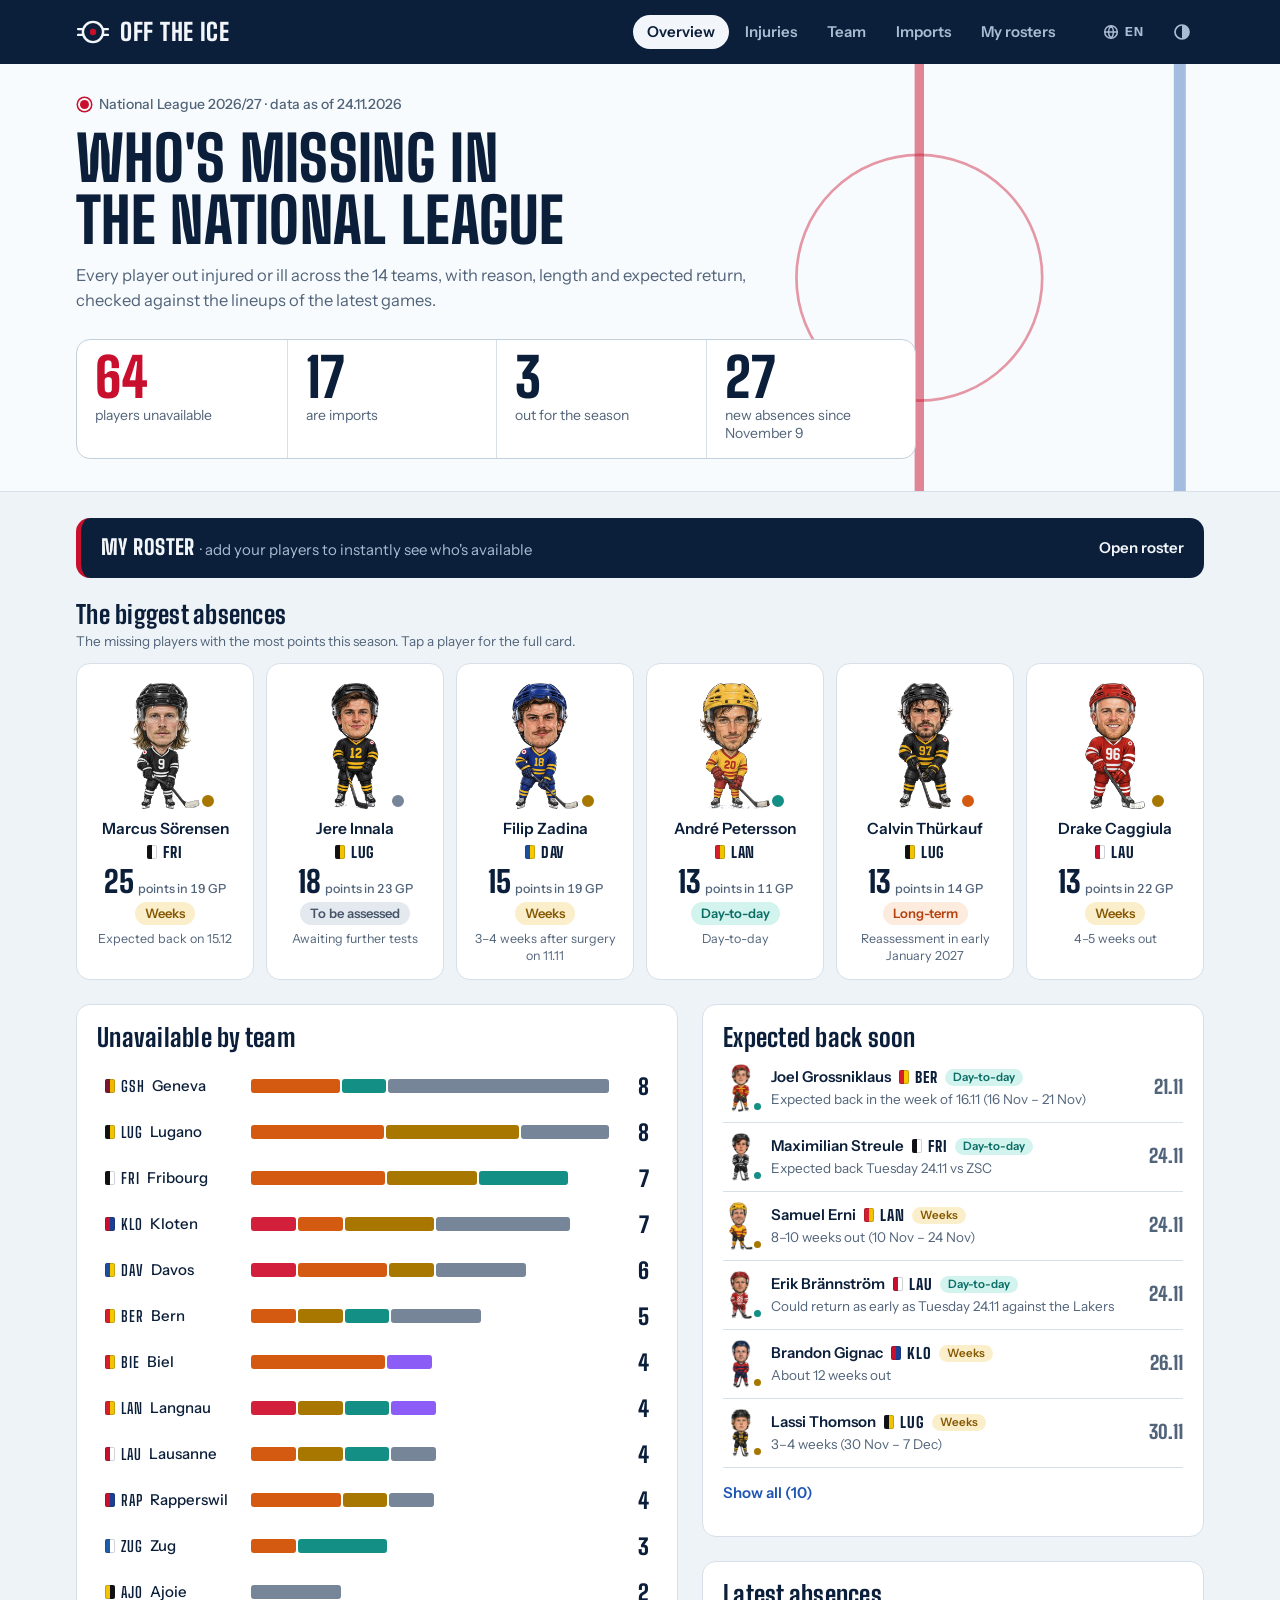
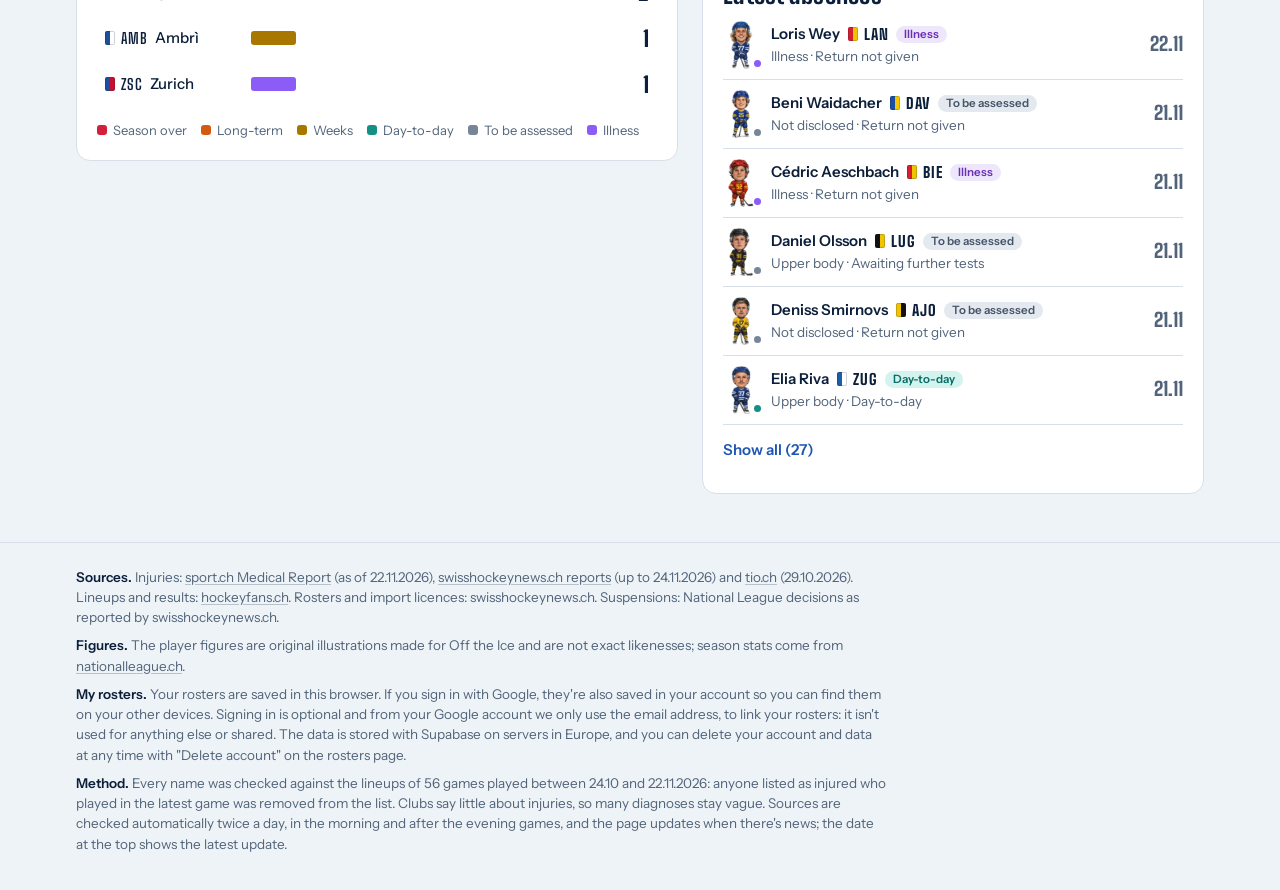
==== commit 9d0bd686: "Dati al 24.11.2026 11:10 Co-Authored-By: Claude Opus 5.5 <noreply@anthropic.com> Claude-Session: htt" ====
--- a/index.html
+++ b/index.html
@@ -19,15 +19,15 @@
 <meta name="theme-color" content="#0C1F3A">
 <link rel="icon" href="favicon.svg" type="image/svg+xml">
 <link rel="apple-touch-icon" href="apple-touch-icon.png">
-<meta property="og:image" content="https://scottregush.github.io/off-the-ice/og-image.png?v=2026-11-23">
+<meta property="og:image" content="https://scottregush.github.io/off-the-ice/og-image.png?v=2026-11-24">
 <meta property="og:image:width" content="1200">
 <meta property="og:image:height" content="630">
-<meta property="og:image:alt" content="Off the Ice: unavailable players in the National League, updated 23.11.2026">
+<meta property="og:image:alt" content="Off the Ice: unavailable players in the National League, updated 24.11.2026">
 <meta property="og:site_name" content="Off the Ice">
 <meta name="twitter:card" content="summary_large_image">
 <meta name="twitter:title" content="Off the Ice · Who's missing in the National League">
 <meta name="twitter:description" content="Who's missing in the National League: injuries, suspensions and scratched imports for all 14 teams, with expected return, last 5 games and your own fantasy hockey rosters. Updated twice a day.">
-<meta name="twitter:image" content="https://scottregush.github.io/off-the-ice/og-image.png?v=2026-11-23">
+<meta name="twitter:image" content="https://scottregush.github.io/off-the-ice/og-image.png?v=2026-11-24">
 <style>:root{color-scheme:light;box-sizing:border-box;padding-top:env(safe-area-inset-top,0px);padding-bottom:env(safe-area-inset-bottom,0px)}html{scroll-padding-top:env(safe-area-inset-top,0px)}body{margin:0;padding:0}img{max-width:100%}[hidden]:not([hidden=until-found i]){display:none!important}</style>
 </head>
 <body>
@@ -849,7 +849,7 @@
 
 <footer>
   <div class="wrap">
-    <p><b>Fonti.</b> Infortuni: <a href="https://sport.ch/nla/1518871/medical-report" target="_blank" rel="noopener">Medical Report di sport.ch</a> (stato 22.11.2026), <a href="https://swisshockeynews.ch/en/national-league/medicals" target="_blank" rel="noopener">bollettini di swisshockeynews.ch</a> (fino al 23.11.2026) e <a href="https://www.tio.ch/sport/hockey/1959515/giocatori-national-league-indisponibili-lugano-lazzaretto" target="_blank" rel="noopener">tio.ch</a> (29.10.2026). Formazioni e risultati: <a href="https://www.hockeyfans.ch/spieltag" target="_blank" rel="noopener">hockeyfans.ch</a>. Rose e licenze straniere: swisshockeynews.ch. Squalifiche: decisioni della National League riportate da swisshockeynews.ch.</p>
+    <p><b>Fonti.</b> Infortuni: <a href="https://sport.ch/nla/1518871/medical-report" target="_blank" rel="noopener">Medical Report di sport.ch</a> (stato 22.11.2026), <a href="https://swisshockeynews.ch/en/national-league/medicals" target="_blank" rel="noopener">bollettini di swisshockeynews.ch</a> (fino al 24.11.2026) e <a href="https://www.tio.ch/sport/hockey/1959515/giocatori-national-league-indisponibili-lugano-lazzaretto" target="_blank" rel="noopener">tio.ch</a> (29.10.2026). Formazioni e risultati: <a href="https://www.hockeyfans.ch/spieltag" target="_blank" rel="noopener">hockeyfans.ch</a>. Rose e licenze straniere: swisshockeynews.ch. Squalifiche: decisioni della National League riportate da swisshockeynews.ch.</p>
     <p><b>Personaggini.</b> I personaggini dei giocatori sono illustrazioni originali create per Off the Ice e non ritraggono fedelmente i giocatori; le statistiche stagionali provengono da <a href="https://www.nationalleague.ch" target="_blank" rel="noopener">nationalleague.ch</a>.</p>
     <p><b>Le mie rose.</b> Le tue rose sono salvate in questo browser. Se accedi con Google, vengono salvate anche nel tuo account, così le ritrovi sugli altri dispositivi. L'accesso è facoltativo e del tuo account Google usiamo solo l'indirizzo email, per collegare le rose: non viene usato per altro né condiviso. I dati sono conservati presso Supabase, su server in Europa, e puoi eliminare account e dati in qualsiasi momento con «Elimina account» nella pagina delle rose.</p>
     <p><b>Metodo.</b> Ogni nome è stato confrontato con le formazioni di <span id="ngames"></span> partite giocate tra il 24.10 e il 22.11.2026: chi figurava infortunato ma è sceso in pista nell'ultima gara è stato tolto dall'elenco. I club comunicano poco sugli infortuni, quindi molte diagnosi restano generiche. Le fonti vengono controllate automaticamente due volte al giorno, al mattino e dopo le partite serali, e la pagina si aggiorna quando ci sono novità; la data in alto indica l'ultimo aggiornamento.</p>
@@ -857,7 +857,7 @@
 </footer>
 
 <script>
-const D = {"updated":"2026-11-23","win":{"f":"2026-10-24","t":"2026-11-22","games":56},"teams":[{"id":"ajo","name":"HC Ajoie","it":"Ajoie","code":"AJO","c1":"#f2c300","c2":"#111111","last5":[{"d":"2026-10-31","opp":"RAP","ha":"A","gf":4,"ga":2,"x":"","w":true,"imp":6},{"d":"2026-11-14","opp":"DAV","ha":"H","gf":6,"ga":3,"x":"","w":true,"imp":6},{"d":"2026-11-18","opp":"ZUG","ha":"A","gf":0,"ga":3,"x":"","w":false,"imp":6},{"d":"2026-11-20","opp":"LUG","ha":"A","gf":3,"ga":2,"x":"d.r.","w":true,"imp":6},{"d":"2026-11-21","opp":"FRI","ha":"H","gf":2,"ga":1,"x":"","w":true,"imp":6}],"imports":[{"n":"Anttoni Honka","nat":"FIN","no":"3","pos":"D","age":"26","con":"2027","c":[{"s":"P","g":1,"a":0,"toi":0},{"s":"P","g":1,"a":0,"toi":24},{"s":"P","g":0,"a":0,"toi":24},{"s":"P","g":0,"a":2,"toi":25},{"s":"P","g":0,"a":1,"toi":23}],"gp":5,"g":2,"a":3,"toi":19.2,"note":""},{"n":"Julius Honka","nat":"FIN","no":"60","pos":"D","age":"30","con":"2027","c":[{"s":"P","g":0,"a":0,"toi":0},{"s":"P","g":1,"a":1,"toi":16},{"s":"P","g":0,"a":0,"toi":14},{"s":"SUS","w":"Squalifica di 2 giornate (carica a M. Künzle, 18.11)"},{"s":"SUS","w":"Squalifica di 2 giornate (carica a M. Künzle, 18.11)"}],"gp":3,"g":1,"a":1,"toi":10,"note":"Squalifica scontata: di nuovo convocabile dal 24.11"},{"n":"Daniel Carr","nat":"CAN","no":"7","pos":"A","age":"35","con":"2027","c":[{"s":"SUS","w":"Squalifica di 7 giornate per un pugno a G. Haas (16.10), scontata il 14.11"},{"s":"SUS","w":"Squalifica di 7 giornate per un pugno a G. Haas (16.10), scontata il 14.11"},{"s":"P","g":0,"a":0,"toi":19},{"s":"P","g":1,"a":0,"toi":19},{"s":"P","g":0,"a":1,"toi":17}],"gp":3,"g":1,"a":1,"toi":18.3,"note":"Rientrato dalla squalifica il 18.11 a Zugo"},{"n":"Logan Brown","nat":"USA","no":"21","pos":"A","age":"28","con":"Short-term","c":[{"s":"P","g":0,"a":0,"toi":0},{"s":"P","g":0,"a":1,"toi":15},{"s":"SCR","w":"Sovrannumero: 6 stranieri a referto, nessun infortunio o squalifica comunicati"},{"s":"P","g":0,"a":0,"toi":15},{"s":"P","g":0,"a":0,"toi":15}],"gp":4,"g":0,"a":1,"toi":11.2,"note":""},{"n":"Kristian Tanus","nat":"FIN","no":"27","pos":"A","age":"26","con":"2027","c":[{"s":"P","g":1,"a":3,"toi":0},{"s":"P","g":0,"a":2,"toi":17},{"s":"P","g":0,"a":0,"toi":18},{"s":"P","g":0,"a":1,"toi":21},{"s":"P","g":0,"a":1,"toi":19}],"gp":5,"g":1,"a":7,"toi":15,"note":""},{"n":"Jerry Turkulainen","nat":"FIN","no":"32","pos":"A","age":"28","con":"2028","c":[{"s":"P","g":0,"a":1,"toi":0},{"s":"P","g":0,"a":0,"toi":16},{"s":"P","g":0,"a":0,"toi":15},{"s":"P","g":0,"a":0,"toi":18},{"s":"P","g":1,"a":0,"toi":17}],"gp":5,"g":1,"a":1,"toi":13.2,"note":""},{"n":"Julius Nättinen","nat":"FIN","no":"74","pos":"A","age":"29","con":"2027","c":[{"s":"P","g":1,"a":1,"toi":0},{"s":"P","g":1,"a":0,"toi":15},{"s":"P","g":0,"a":0,"toi":16},{"s":"P","g":1,"a":0,"toi":15},{"s":"P","g":0,"a":0,"toi":18}],"gp":5,"g":3,"a":1,"toi":12.8,"note":""}],"st":{"rank":7,"gp":23,"pts":33},"next":{"d":"2026-11-24","time":"19:45","opp":"LAN","ha":"A"},"back":[{"n":"Jeremi Gerber","d":"14.11"}]},{"id":"amb","name":"HC Ambrì-Piotta","it":"Ambrì","code":"AMB","c1":"#1d4f9c","c2":"#ffffff","last5":[{"d":"2026-10-31","opp":"LUG","ha":"H","gf":4,"ga":3,"x":"","w":true,"imp":6},{"d":"2026-11-13","opp":"DAV","ha":"A","gf":1,"ga":4,"x":"","w":false,"imp":6},{"d":"2026-11-15","opp":"LAU","ha":"H","gf":4,"ga":0,"x":"","w":true,"imp":6},{"d":"2026-11-20","opp":"LAN","ha":"A","gf":4,"ga":6,"x":"","w":false,"imp":6},{"d":"2026-11-21","opp":"ZUG","ha":"H","gf":4,"ga":3,"x":"d.r.","w":true,"imp":6}],"imports":[{"n":"William Worge Kreü","nat":"SWE","no":"14","pos":"D","age":"26","con":"Short-term","c":[{"s":"P","g":0,"a":0,"toi":0},{"s":"LEFT","w":"Contratto a termine non rinnovato"},{"s":"LEFT","w":"Contratto a termine non rinnovato"},{"s":"LEFT","w":"Contratto a termine non rinnovato"},{"s":"LEFT","w":"Contratto a termine non rinnovato"}],"gp":1,"g":0,"a":0,"toi":0,"note":"Non più in rosa: passato al Friborgo (19.11)"},{"n":"Jesse Virtanen","nat":"FIN","no":"71","pos":"D","age":"35","con":"2028","c":[{"s":"INJ","w":"Operazione al ginocchio (infortunio nei playout 2026)"},{"s":"P","g":0,"a":0,"toi":20},{"s":"P","g":0,"a":0,"toi":21},{"s":"P","g":1,"a":1,"toi":22},{"s":"P","g":1,"a":2,"toi":20}],"gp":4,"g":2,"a":3,"toi":20.8,"note":""},{"n":"Tim Heed","nat":"SWE","no":"72","pos":"D","age":"35","con":"2027","c":[{"s":"P","g":0,"a":0,"toi":0},{"s":"P","g":0,"a":0,"toi":21},{"s":"P","g":1,"a":2,"toi":23},{"s":"P","g":0,"a":2,"toi":25},{"s":"P","g":0,"a":0,"toi":25}],"gp":5,"g":1,"a":4,"toi":18.8,"note":""},{"n":"Roby Järventie","nat":"FIN","no":"34","pos":"A","age":"24","con":"2028","c":[{"s":"P","g":1,"a":0,"toi":0},{"s":"P","g":0,"a":0,"toi":17},{"s":"P","g":1,"a":0,"toi":21},{"s":"P","g":0,"a":0,"toi":21},{"s":"P","g":1,"a":1,"toi":22}],"gp":5,"g":3,"a":1,"toi":16.2,"note":""},{"n":"Nate Schnarr","nat":"CAN","no":"76","pos":"A","age":"27","con":"2028","c":[{"s":"P","g":1,"a":0,"toi":0},{"s":"P","g":0,"a":0,"toi":17},{"s":"P","g":0,"a":0,"toi":20},{"s":"P","g":1,"a":1,"toi":19},{"s":"P","g":1,"a":0,"toi":20}],"gp":5,"g":3,"a":1,"toi":15.2,"note":""},{"n":"Michael Joly","nat":"CAN","no":"77","pos":"A","age":"31","con":"2028","c":[{"s":"P","g":0,"a":2,"toi":0},{"s":"P","g":0,"a":0,"toi":14},{"s":"P","g":0,"a":1,"toi":19},{"s":"P","g":0,"a":2,"toi":20},{"s":"P","g":0,"a":0,"toi":21}],"gp":5,"g":0,"a":5,"toi":14.8,"note":""},{"n":"Petr Kodýtek","nat":"CZE","no":"91","pos":"A","age":"28","con":"2028","c":[{"s":"P","g":1,"a":0,"toi":0},{"s":"P","g":0,"a":0,"toi":14},{"s":"P","g":0,"a":2,"toi":16},{"s":"P","g":0,"a":0,"toi":18},{"s":"P","g":0,"a":0,"toi":21}],"gp":5,"g":1,"a":2,"toi":13.8,"note":""}],"st":{"rank":3,"gp":22,"pts":38},"next":{"d":"2026-11-24","time":"19:45","opp":"BER","ha":"A"},"back":[{"n":"Jesse Virtanen","d":"13.11"}]},{"id":"ber","name":"SC Bern","it":"Berna","code":"BER","c1":"#d81e2c","c2":"#f6c800","last5":[{"d":"2026-11-11","opp":"LUG","ha":"A","gf":3,"ga":2,"x":"","w":true,"imp":6},{"d":"2026-11-13","opp":"FRI","ha":"H","gf":4,"ga":3,"x":"d.r.","w":true,"imp":6},{"d":"2026-11-14","opp":"GSH","ha":"A","gf":5,"ga":2,"x":"","w":true,"imp":6},{"d":"2026-11-20","opp":"KLO","ha":"H","gf":5,"ga":2,"x":"","w":true,"imp":6},{"d":"2026-11-21","opp":"BIE","ha":"A","gf":9,"ga":5,"x":"","w":true,"imp":6}],"imports":[{"n":"Ian Mitchell","nat":"CAN","no":"5","pos":"D","age":"27","con":"2028","c":[{"s":"P","g":0,"a":0,"toi":22},{"s":"P","g":0,"a":2,"toi":25},{"s":"P","g":0,"a":0,"toi":21},{"s":"P","g":0,"a":1,"toi":21},{"s":"P","g":0,"a":2,"toi":24}],"gp":5,"g":0,"a":5,"toi":22.6,"note":""},{"n":"Anton Lindholm","nat":"SWE","no":"37","pos":"D","age":"31","con":"2027","c":[{"s":"P","g":0,"a":0,"toi":18},{"s":"P","g":0,"a":0,"toi":16},{"s":"P","g":0,"a":1,"toi":19},{"s":"P","g":0,"a":0,"toi":17},{"s":"P","g":0,"a":1,"toi":19}],"gp":5,"g":0,"a":2,"toi":17.8,"note":""},{"n":"Miro Aaltonen","nat":"FIN","no":"15","pos":"A","age":"33","con":"2027","c":[{"s":"P","g":1,"a":2,"toi":14},{"s":"P","g":0,"a":1,"toi":20},{"s":"P","g":0,"a":1,"toi":14},{"s":"P","g":0,"a":0,"toi":16},{"s":"P","g":0,"a":1,"toi":16}],"gp":5,"g":1,"a":5,"toi":16,"note":""},{"n":"Waltteri Merelä","nat":"FIN","no":"19","pos":"A","age":"28","con":"2028","c":[{"s":"P","g":0,"a":0,"toi":18},{"s":"INJ","w":"Parte superiore del corpo (carica subita l'11.11 contro il Lugano)"},{"s":"INJ","w":"Parte superiore del corpo (carica subita l'11.11 contro il Lugano)"},{"s":"INJ","w":"Parte superiore del corpo (carica subita l'11.11 contro il Lugano)"},{"s":"INJ","w":"Parte superiore del corpo (carica subita l'11.11 contro il Lugano)"}],"gp":1,"g":0,"a":0,"toi":18,"note":""},{"n":"Sonny Milano","nat":"USA","no":"66","pos":"A","age":"30","con":"2027","c":[{"s":"SCR","w":"Sovrannumero: 6 stranieri a referto, nessun infortunio o squalifica comunicati"},{"s":"P","g":0,"a":0,"toi":18},{"s":"P","g":0,"a":0,"toi":14},{"s":"P","g":0,"a":2,"toi":12},{"s":"P","g":0,"a":1,"toi":14}],"gp":4,"g":0,"a":3,"toi":14.5,"note":""},{"n":"Emil Bemström","nat":"SWE","no":"71","pos":"A","age":"27","con":"2027","c":[{"s":"P","g":1,"a":2,"toi":16},{"s":"P","g":0,"a":0,"toi":21},{"s":"P","g":2,"a":0,"toi":15},{"s":"P","g":0,"a":0,"toi":18},{"s":"P","g":2,"a":0,"toi":17}],"gp":5,"g":5,"a":2,"toi":17.4,"note":""},{"n":"Rodrigo Ābols","nat":"LAT","no":"81","pos":"A","age":"30","con":"2029","c":[{"s":"P","g":0,"a":0,"toi":20},{"s":"P","g":0,"a":0,"toi":18},{"s":"P","g":0,"a":1,"toi":18},{"s":"P","g":1,"a":0,"toi":16},{"s":"P","g":3,"a":0,"toi":16}],"gp":5,"g":4,"a":1,"toi":17.6,"note":""}],"st":{"rank":2,"gp":22,"pts":42},"next":{"d":"2026-11-24","time":"19:45","opp":"AMB","ha":"H"},"back":[{"n":"Marco Lehmann","d":"20.11"}]},{"id":"bie","name":"EHC Biel-Bienne","it":"Bienne","code":"BIE","c1":"#d81e2c","c2":"#f2c300","last5":[{"d":"2026-10-30","opp":"KLO","ha":"H","gf":4,"ga":2,"x":"","w":true,"imp":6},{"d":"2026-10-31","opp":"GSH","ha":"A","gf":2,"ga":3,"x":"","w":false,"imp":6},{"d":"2026-11-12","opp":"ZSC","ha":"H","gf":3,"ga":4,"x":"d.r.","w":false,"imp":6},{"d":"2026-11-14","opp":"LAN","ha":"A","gf":2,"ga":5,"x":"","w":false,"imp":6},{"d":"2026-11-21","opp":"BER","ha":"H","gf":5,"ga":9,"x":"","w":false,"imp":6}],"imports":[{"n":"Harri Säteri","nat":"FIN","no":"35","pos":"P","age":"36","con":"2027","c":[{"s":"P","g":0,"a":0,"toi":60},{"s":"B"},{"s":"ILL","w":"Malattia"},{"s":"ILL","w":"Malattia"},{"s":"P","g":0,"a":0,"toi":34}],"gp":2,"g":0,"a":0,"toi":47,"note":""},{"n":"Victor Söderström","nat":"SWE","no":"9","pos":"D","age":"25","con":"2028","c":[{"s":"P","g":0,"a":0,"toi":27},{"s":"P","g":0,"a":1,"toi":24},{"s":"P","g":0,"a":1,"toi":25},{"s":"P","g":0,"a":0,"toi":22},{"s":"P","g":1,"a":1,"toi":22}],"gp":5,"g":1,"a":3,"toi":24,"note":""},{"n":"Alexander Iakovenko","nat":"RUS","no":"75","pos":"D","age":"28","con":"2031","c":[{"s":"INJ","w":"Infortunio muscolare all'inguine"},{"s":"INJ","w":"Infortunio muscolare all'inguine"},{"s":"P","g":0,"a":0,"toi":19},{"s":"P","g":0,"a":0,"toi":19},{"s":"P","g":0,"a":0,"toi":20}],"gp":3,"g":0,"a":0,"toi":19.3,"note":""},{"n":"Lias Andersson","nat":"SWE","no":"24","pos":"A","age":"28","con":"2028","c":[{"s":"P","g":0,"a":0,"toi":20},{"s":"P","g":1,"a":0,"toi":20},{"s":"P","g":0,"a":1,"toi":20},{"s":"P","g":0,"a":0,"toi":20},{"s":"P","g":2,"a":1,"toi":18}],"gp":5,"g":3,"a":2,"toi":19.6,"note":""},{"n":"Toni Rajala","nat":"FIN","no":"25","pos":"A","age":"35","con":"2027","c":[{"s":"P","g":0,"a":0,"toi":20},{"s":"P","g":0,"a":1,"toi":19},{"s":"P","g":0,"a":0,"toi":16},{"s":"P","g":0,"a":0,"toi":19},{"s":"SCR","w":"Sovrannumero: 6 stranieri a referto, nessun infortunio o squalifica comunicati"}],"gp":4,"g":0,"a":1,"toi":18.5,"note":""},{"n":"Marcus Sylvegård","nat":"SWE","no":"29","pos":"A","age":"27","con":"2027","c":[{"s":"P","g":0,"a":1,"toi":18},{"s":"P","g":0,"a":0,"toi":19},{"s":"P","g":0,"a":2,"toi":18},{"s":"P","g":1,"a":0,"toi":18},{"s":"P","g":0,"a":2,"toi":18}],"gp":5,"g":1,"a":5,"toi":18.2,"note":""},{"n":"Jeff Skinner","nat":"CAN","no":"53","pos":"A","age":"34","con":"2027","c":[{"s":"P","g":0,"a":1,"toi":13},{"s":"P","g":0,"a":0,"toi":15},{"s":"P","g":0,"a":1,"toi":16},{"s":"P","g":0,"a":0,"toi":15},{"s":"P","g":0,"a":0,"toi":16}],"gp":5,"g":0,"a":2,"toi":15,"note":""}],"st":{"rank":13,"gp":21,"pts":24},"next":{"d":"2026-11-24","time":"19:45","opp":"LUG","ha":"A"},"back":[{"n":"Alexander Iakovenko","d":"12.11"},{"n":"Mark Sever","d":"12.11"},{"n":"Jérémie Bärtschi","d":"12.11"},{"n":"Harri Säteri","d":"21.11"},{"n":"Dominic Zwerger","d":"21.11"}]},{"id":"dav","name":"HC Davos","it":"Davos","code":"DAV","c1":"#1c4fa0","c2":"#f6c800","last5":[{"d":"2026-10-30","opp":"RAP","ha":"H","gf":4,"ga":3,"x":"d.r.","w":true,"imp":6},{"d":"2026-10-31","opp":"LAU","ha":"A","gf":2,"ga":3,"x":"d.t.s.","w":false,"imp":5},{"d":"2026-11-13","opp":"AMB","ha":"H","gf":4,"ga":1,"x":"","w":true,"imp":4},{"d":"2026-11-14","opp":"AJO","ha":"A","gf":3,"ga":6,"x":"","w":false,"imp":4},{"d":"2026-11-21","opp":"KLO","ha":"A","gf":2,"ga":3,"x":"","w":false,"imp":6}],"imports":[{"n":"Martin Gernát","nat":"SVK","no":"28","pos":"D","age":"33","con":"2027","c":[{"s":"P","g":0,"a":0,"toi":21},{"s":"P","g":0,"a":0,"toi":0},{"s":"P","g":0,"a":0,"toi":18},{"s":"P","g":0,"a":0,"toi":18},{"s":"P","g":0,"a":1,"toi":19}],"gp":5,"g":0,"a":1,"toi":15.2,"note":""},{"n":"Frédéric Allard","nat":"CAN","no":"58","pos":"D","age":"28","con":"2028","c":[{"s":"P","g":0,"a":2,"toi":20},{"s":"P","g":0,"a":1,"toi":0},{"s":"P","g":0,"a":0,"toi":19},{"s":"P","g":0,"a":1,"toi":23},{"s":"P","g":0,"a":0,"toi":20}],"gp":5,"g":0,"a":4,"toi":16.4,"note":""},{"n":"Simon Ryfors","nat":"SWE","no":"15","pos":"A","age":"29","con":"2028","c":[{"s":"INJ","w":"Rottura del crociato e lesione al menisco: stagione finita"},{"s":"INJ","w":"Rottura del crociato e lesione al menisco: stagione finita"},{"s":"INJ","w":"Rottura del crociato e lesione al menisco: stagione finita"},{"s":"INJ","w":"Rottura del crociato e lesione al menisco: stagione finita"},{"s":"INJ","w":"Rottura del crociato e lesione al menisco: stagione finita"}],"gp":0,"g":0,"a":0,"toi":0,"note":""},{"n":"Filip Zadina","nat":"CZE","no":"18","pos":"A","age":"26","con":"2028","c":[{"s":"P","g":1,"a":0,"toi":18},{"s":"P","g":0,"a":1,"toi":0},{"s":"INJ","w":"Infortunio che ha richiesto un'operazione"},{"s":"INJ","w":"Infortunio che ha richiesto un'operazione"},{"s":"INJ","w":"Infortunio che ha richiesto un'operazione"}],"gp":2,"g":1,"a":1,"toi":9,"note":""},{"n":"Adam Tambellini","nat":"CAN","no":"19","pos":"A","age":"32","con":"2028","c":[{"s":"P","g":0,"a":1,"toi":17},{"s":"P","g":0,"a":0,"toi":0},{"s":"P","g":0,"a":1,"toi":16},{"s":"P","g":0,"a":0,"toi":15},{"s":"P","g":0,"a":0,"toi":15}],"gp":5,"g":0,"a":2,"toi":12.6,"note":""},{"n":"Brendan Lemieux","nat":"CAN","no":"22","pos":"A","age":"30","con":"2027","c":[{"s":"P","g":0,"a":0,"toi":20},{"s":"SUS","w":"Squalifica di 3 giornate (carica da dietro su N. Dünner, 30.10), scontata il 14.11"},{"s":"SUS","w":"Squalifica di 3 giornate (carica da dietro su N. Dünner, 30.10), scontata il 14.11"},{"s":"SUS","w":"Squalifica di 3 giornate (carica da dietro su N. Dünner, 30.10), scontata il 14.11"},{"s":"P","g":0,"a":0,"toi":13}],"gp":2,"g":0,"a":0,"toi":16.5,"note":"Rientrato dalla squalifica il 21.11 a Kloten"},{"n":"Joakim Nordström","nat":"SWE","no":"42","pos":"A","age":"34","con":"2027","c":[{"s":"INJ","w":"Postumi di una grave commozione cerebrale"},{"s":"INJ","w":"Postumi di una grave commozione cerebrale"},{"s":"INJ","w":"Postumi di una grave commozione cerebrale"},{"s":"INJ","w":"Postumi di una grave commozione cerebrale"},{"s":"INJ","w":"Postumi di una grave commozione cerebrale"}],"gp":0,"g":0,"a":0,"toi":0,"note":""},{"n":"Rasmus Asplund","nat":"SWE","no":"74","pos":"A","age":"28","con":"2029","c":[{"s":"INJ","w":"Parte inferiore del corpo (ricaduta il 10.11 al rientro in CHL)"},{"s":"INJ","w":"Parte inferiore del corpo (ricaduta il 10.11 al rientro in CHL)"},{"s":"INJ","w":"Parte inferiore del corpo (ricaduta il 10.11 al rientro in CHL)"},{"s":"INJ","w":"Parte inferiore del corpo (ricaduta il 10.11 al rientro in CHL)"},{"s":"P","g":0,"a":0,"toi":19}],"gp":1,"g":0,"a":0,"toi":19,"note":""},{"n":"Joseph Blandisi","nat":"CAN","no":"91","pos":"A","age":"32","con":"2027","c":[{"s":"P","g":0,"a":0,"toi":18},{"s":"P","g":0,"a":0,"toi":0},{"s":"P","g":0,"a":0,"toi":17},{"s":"P","g":0,"a":0,"toi":17},{"s":"P","g":0,"a":0,"toi":18}],"gp":5,"g":0,"a":0,"toi":14,"note":""}],"st":{"rank":11,"gp":22,"pts":27},"next":{"d":"2026-11-24","time":"19:45","opp":"GSH","ha":"H"},"back":[{"n":"Calle Andersson","d":"13.11"},{"n":"Nico Gross","d":"13.11"},{"n":"Rasmus Asplund","d":"21.11"}]},{"id":"fri","name":"HC Fribourg-Gottéron","it":"Friborgo","code":"FRI","c1":"#111111","c2":"#ffffff","last5":[{"d":"2026-10-30","opp":"GSH","ha":"H","gf":0,"ga":1,"x":"","w":false,"imp":5},{"d":"2026-11-13","opp":"BER","ha":"A","gf":3,"ga":4,"x":"d.r.","w":false,"imp":5},{"d":"2026-11-14","opp":"KLO","ha":"H","gf":2,"ga":4,"x":"","w":false,"imp":5},{"d":"2026-11-20","opp":"RAP","ha":"H","gf":3,"ga":0,"x":"","w":true,"imp":4},{"d":"2026-11-21","opp":"AJO","ha":"A","gf":1,"ga":2,"x":"","w":false,"imp":4}],"imports":[{"n":"Michael Kapla","nat":"USA","no":"3","pos":"D","age":"32","con":"2028","c":[{"s":"P","g":0,"a":0,"toi":20},{"s":"P","g":0,"a":1,"toi":25},{"s":"P","g":0,"a":0,"toi":24},{"s":"P","g":0,"a":0,"toi":21},{"s":"P","g":1,"a":0,"toi":21}],"gp":5,"g":1,"a":1,"toi":22.2,"note":""},{"n":"Patrik Nemeth","nat":"SWE","no":"12","pos":"D","age":"34","con":"2027","c":[{"s":"INJ","w":"Parte superiore del corpo"},{"s":"INJ","w":"Parte superiore del corpo"},{"s":"INJ","w":"Parte superiore del corpo"},{"s":"INJ","w":"Parte superiore del corpo"},{"s":"INJ","w":"Parte superiore del corpo"}],"gp":0,"g":0,"a":0,"toi":0,"note":""},{"n":"Marcus Sörensen","nat":"SWE","no":"9","pos":"A","age":"34","con":"2029","c":[{"s":"P","g":0,"a":0,"toi":20},{"s":"P","g":0,"a":2,"toi":18},{"s":"P","g":1,"a":0,"toi":16},{"s":"INJ","w":"Non comunicato (14.11)"},{"s":"INJ","w":"Non comunicato (14.11)"}],"gp":3,"g":1,"a":2,"toi":18,"note":""},{"n":"Henrik Borgström","nat":"FIN","no":"21","pos":"A","age":"29","con":"2029","c":[{"s":"P","g":0,"a":0,"toi":20},{"s":"P","g":1,"a":0,"toi":21},{"s":"P","g":0,"a":2,"toi":22},{"s":"P","g":2,"a":0,"toi":19},{"s":"P","g":0,"a":0,"toi":19}],"gp":5,"g":3,"a":2,"toi":20.2,"note":""},{"n":"Anthony Richard","nat":"CAN","no":"29","pos":"A","age":"29","con":"2028","c":[{"s":"P","g":0,"a":0,"toi":16},{"s":"P","g":1,"a":0,"toi":15},{"s":"P","g":0,"a":0,"toi":11},{"s":"P","g":0,"a":0,"toi":17},{"s":"P","g":0,"a":0,"toi":15}],"gp":5,"g":1,"a":0,"toi":14.8,"note":""},{"n":"Jacob de la Rose","nat":"SWE","no":"95","pos":"A","age":"31","con":"2029","c":[{"s":"P","g":0,"a":0,"toi":19},{"s":"P","g":0,"a":0,"toi":23},{"s":"P","g":1,"a":0,"toi":21},{"s":"INJ","w":"Non comunicato (14.11)"},{"s":"INJ","w":"Non comunicato (14.11)"}],"gp":3,"g":1,"a":0,"toi":21,"note":""},{"n":"William Worge Kreü","nat":"SWE","no":"14","pos":"D","age":"26","con":"Short-term","c":[{"s":"N"},{"s":"N"},{"s":"N"},{"s":"P","g":0,"a":0,"toi":20},{"s":"P","g":0,"a":0,"toi":19}],"gp":2,"g":0,"a":0,"toi":19.5,"note":"Arrivato dall'Ambrì il 19.11, contratto fino a fine stagione"}],"st":{"rank":8,"gp":22,"pts":31},"next":{"d":"2026-11-24","time":"19:45","opp":"ZSC","ha":"H"},"back":[{"n":"Jonas Taibel","d":"13.11"},{"n":"Kevin Nicolet","d":"20.11"}]},{"id":"ser","name":"Genève-Servette HC","it":"Ginevra","code":"GSH","c1":"#7b1733","c2":"#f2b800","last5":[{"d":"2026-10-31","opp":"BIE","ha":"H","gf":3,"ga":2,"x":"","w":true,"imp":2},{"d":"2026-11-14","opp":"BER","ha":"H","gf":2,"ga":5,"x":"","w":false,"imp":5},{"d":"2026-11-15","opp":"KLO","ha":"A","gf":5,"ga":3,"x":"","w":true,"imp":5},{"d":"2026-11-20","opp":"ZUG","ha":"A","gf":1,"ga":7,"x":"","w":false,"imp":5},{"d":"2026-11-22","opp":"LAU","ha":"H","gf":3,"ga":4,"x":"d.t.s.","w":false,"imp":5}],"imports":[{"n":"Adam Boqvist","nat":"SWE","no":"3","pos":"D","age":"26","con":"2028","c":[{"s":"INJ","w":"Parte inferiore del corpo (23.10)"},{"s":"P","g":0,"a":2,"toi":23},{"s":"P","g":1,"a":0,"toi":22},{"s":"P","g":0,"a":0,"toi":16},{"s":"P","g":0,"a":0,"toi":23}],"gp":4,"g":1,"a":2,"toi":21,"note":""},{"n":"Vili Saarijärvi","nat":"FIN","no":"46","pos":"D","age":"29","con":"2027","c":[{"s":"INJ","w":"Infortunio (stop previsto fino a fine novembre, rientro anticipato)"},{"s":"P","g":0,"a":0,"toi":21},{"s":"P","g":1,"a":0,"toi":19},{"s":"P","g":0,"a":1,"toi":20},{"s":"P","g":0,"a":0,"toi":20}],"gp":4,"g":1,"a":1,"toi":20,"note":""},{"n":"Jesse Puljujärvi","nat":"FIN","no":"9","pos":"A","age":"28","con":"2030","c":[{"s":"P","g":0,"a":2,"toi":17},{"s":"P","g":0,"a":1,"toi":22},{"s":"P","g":0,"a":2,"toi":18},{"s":"P","g":0,"a":0,"toi":17},{"s":"P","g":1,"a":1,"toi":19}],"gp":5,"g":1,"a":6,"toi":18.6,"note":""},{"n":"Jimmy Vesey","nat":"USA","no":"16","pos":"A","age":"33","con":"2027","c":[{"s":"P","g":1,"a":0,"toi":19},{"s":"P","g":0,"a":0,"toi":21},{"s":"P","g":2,"a":2,"toi":16},{"s":"P","g":0,"a":0,"toi":18},{"s":"P","g":0,"a":1,"toi":19}],"gp":5,"g":3,"a":3,"toi":18.6,"note":""},{"n":"Markus Granlund","nat":"FIN","no":"60","pos":"A","age":"33","con":"2028","c":[{"s":"INJ","w":"Parte superiore del corpo (30.09)"},{"s":"INJ","w":"Parte superiore del corpo (30.09)"},{"s":"INJ","w":"Parte superiore del corpo (30.09)"},{"s":"INJ","w":"Parte superiore del corpo (30.09)"},{"s":"INJ","w":"Parte superiore del corpo (30.09)"}],"gp":0,"g":0,"a":0,"toi":null,"note":""},{"n":"Sakari Manninen","nat":"FIN","no":"65","pos":"A","age":"34","con":"2027","c":[{"s":"INJ","w":"Infortunio (stop previsto di almeno 6 settimane)"},{"s":"P","g":1,"a":0,"toi":22},{"s":"P","g":0,"a":3,"toi":20},{"s":"P","g":0,"a":0,"toi":18},{"s":"P","g":0,"a":1,"toi":21}],"gp":4,"g":1,"a":4,"toi":20.2,"note":""},{"n":"Jan Rutta","nat":"CZE","no":"","pos":"D","age":"36","con":"","c":[{"s":"UNK","w":"Non a referto, motivo non comunicato"},{"s":"LEFT","w":"Trasferito allo Sparta Praga il 2.11"},{"s":"LEFT","w":"Trasferito allo Sparta Praga il 2.11"},{"s":"LEFT","w":"Trasferito allo Sparta Praga il 2.11"},{"s":"LEFT","w":"Trasferito allo Sparta Praga il 2.11"}],"gp":0,"g":0,"a":0,"toi":null,"note":"Non più in rosa: trasferito allo Sparta Praga (2.11)"}],"st":{"rank":5,"gp":23,"pts":36},"next":{"d":"2026-11-24","time":"19:45","opp":"DAV","ha":"A"},"back":[{"n":"Adam Boqvist","d":"14.11"},{"n":"Vili Saarijärvi","d":"14.11"},{"n":"Sakari Manninen","d":"14.11"},{"n":"Ramon Untersander","d":"20.11"}]},{"id":"klo","name":"EHC Kloten","it":"Kloten","code":"KLO","c1":"#c8102e","c2":"#1c3f94","last5":[{"d":"2026-10-31","opp":"ZSC","ha":"H","gf":0,"ga":4,"x":"","w":false,"imp":6},{"d":"2026-11-14","opp":"FRI","ha":"A","gf":4,"ga":2,"x":"","w":true,"imp":6},{"d":"2026-11-15","opp":"GSH","ha":"H","gf":3,"ga":5,"x":"","w":false,"imp":6},{"d":"2026-11-20","opp":"BER","ha":"A","gf":2,"ga":5,"x":"","w":false,"imp":6},{"d":"2026-11-21","opp":"DAV","ha":"H","gf":3,"ga":2,"x":"","w":true,"imp":6}],"imports":[{"n":"Simon Johansson","nat":"SWE","no":"23","pos":"D","age":"27","con":"2028","c":[{"s":"P","g":0,"a":0,"toi":0},{"s":"P","g":1,"a":2,"toi":26},{"s":"P","g":1,"a":1,"toi":25},{"s":"P","g":0,"a":0,"toi":20},{"s":"P","g":0,"a":0,"toi":24}],"gp":5,"g":2,"a":3,"toi":19,"note":""},{"n":"Max Lindroth","nat":"SWE","no":"55","pos":"D","age":"30","con":"2027","c":[{"s":"P","g":0,"a":0,"toi":0},{"s":"P","g":0,"a":1,"toi":22},{"s":"P","g":0,"a":1,"toi":24},{"s":"P","g":0,"a":0,"toi":21},{"s":"P","g":1,"a":0,"toi":22}],"gp":5,"g":1,"a":2,"toi":17.8,"note":""},{"n":"Brandon Gignac","nat":"CAN","no":"10","pos":"A","age":"29","con":"2027","c":[{"s":"INJ","w":"Infortunio al gomito (03.09)"},{"s":"INJ","w":"Infortunio al gomito (03.09)"},{"s":"INJ","w":"Infortunio al gomito (03.09)"},{"s":"INJ","w":"Infortunio al gomito (03.09)"},{"s":"INJ","w":"Infortunio al gomito (03.09)"}],"gp":0,"g":0,"a":0,"toi":0,"note":""},{"n":"Arttu Ruotsalainen","nat":"FIN","no":"25","pos":"A","age":"29","con":"2028","c":[{"s":"P","g":0,"a":0,"toi":0},{"s":"P","g":1,"a":0,"toi":23},{"s":"P","g":0,"a":0,"toi":20},{"s":"P","g":0,"a":2,"toi":17},{"s":"P","g":0,"a":0,"toi":20}],"gp":5,"g":1,"a":2,"toi":16,"note":""},{"n":"Pontus Åberg","nat":"SWE","no":"46","pos":"A","age":"33","con":"2028","c":[{"s":"P","g":0,"a":0,"toi":0},{"s":"P","g":0,"a":0,"toi":19},{"s":"P","g":0,"a":0,"toi":9},{"s":"P","g":0,"a":0,"toi":16},{"s":"P","g":0,"a":1,"toi":16}],"gp":5,"g":0,"a":1,"toi":12,"note":""},{"n":"Joona Luoto","nat":"FIN","no":"47","pos":"A","age":"29","con":"Short-term","c":[{"s":"P","g":0,"a":0,"toi":0},{"s":"P","g":0,"a":0,"toi":16},{"s":"P","g":0,"a":0,"toi":22},{"s":"P","g":0,"a":0,"toi":16},{"s":"P","g":0,"a":0,"toi":19}],"gp":5,"g":0,"a":0,"toi":14.6,"note":""},{"n":"Petteri Puhakka","nat":"FIN","no":"90","pos":"A","age":"25","con":"2027","c":[{"s":"P","g":0,"a":0,"toi":0},{"s":"P","g":0,"a":0,"toi":24},{"s":"P","g":0,"a":0,"toi":20},{"s":"P","g":0,"a":1,"toi":17},{"s":"P","g":0,"a":0,"toi":21}],"gp":5,"g":0,"a":1,"toi":16.4,"note":""}],"st":{"rank":14,"gp":23,"pts":24},"next":{"d":"2026-11-24","time":"19:45","opp":"ZUG","ha":"A"},"back":[{"n":"Noah Delémont","d":"14.11"},{"n":"Dario Sidler","d":"20.11"},{"n":"Nicholas Steiner","d":"21.11"},{"n":"Michael Hügli","d":"21.11"}]},{"id":"lan","name":"SCL Tigers","it":"Langnau","code":"LAN","c1":"#d81e2c","c2":"#f2c300","last5":[{"d":"2026-10-30","opp":"ZUG","ha":"A","gf":2,"ga":3,"x":"","w":false,"imp":6},{"d":"2026-11-13","opp":"LUG","ha":"A","gf":1,"ga":2,"x":"","w":false,"imp":6},{"d":"2026-11-14","opp":"BIE","ha":"H","gf":5,"ga":2,"x":"","w":true,"imp":6},{"d":"2026-11-20","opp":"AMB","ha":"H","gf":6,"ga":4,"x":"","w":true,"imp":6},{"d":"2026-11-22","opp":"RAP","ha":"A","gf":2,"ga":5,"x":"","w":false,"imp":6}],"imports":[{"n":"Santtu Kinnunen","nat":"FIN","no":"27","pos":"D","age":"27","con":"2028","c":[{"s":"P","g":1,"a":1,"toi":22},{"s":"P","g":0,"a":0,"toi":22},{"s":"P","g":0,"a":1,"toi":18},{"s":"P","g":0,"a":0,"toi":20},{"s":"P","g":0,"a":0,"toi":22}],"gp":5,"g":1,"a":2,"toi":20.8,"note":""},{"n":"Juuso Riikola","nat":"FIN","no":"50","pos":"D","age":"33","con":"2029","c":[{"s":"P","g":0,"a":0,"toi":22},{"s":"P","g":0,"a":0,"toi":22},{"s":"P","g":1,"a":1,"toi":25},{"s":"P","g":0,"a":1,"toi":23},{"s":"P","g":0,"a":1,"toi":22}],"gp":5,"g":1,"a":3,"toi":22.8,"note":""},{"n":"Saku Mäenalanen","nat":"FIN","no":"8","pos":"A","age":"32","con":"2029","c":[{"s":"P","g":0,"a":0,"toi":18},{"s":"P","g":0,"a":0,"toi":18},{"s":"P","g":1,"a":0,"toi":18},{"s":"P","g":2,"a":0,"toi":15},{"s":"P","g":0,"a":0,"toi":17}],"gp":5,"g":3,"a":0,"toi":17.2,"note":""},{"n":"Hannes Björninen","nat":"FIN","no":"11","pos":"A","age":"31","con":"2029","c":[{"s":"P","g":0,"a":0,"toi":20},{"s":"P","g":0,"a":1,"toi":18},{"s":"P","g":0,"a":3,"toi":20},{"s":"P","g":0,"a":0,"toi":19},{"s":"P","g":0,"a":1,"toi":20}],"gp":5,"g":0,"a":5,"toi":19.4,"note":""},{"n":"Emil Pettersson","nat":"SWE","no":"14","pos":"A","age":"32","con":"2027","c":[{"s":"P","g":0,"a":1,"toi":19},{"s":"SCR","w":"Sovrannumero: 6 stranieri a referto, nessun infortunio o squalifica comunicati"},{"s":"P","g":0,"a":1,"toi":15},{"s":"P","g":0,"a":0,"toi":16},{"s":"P","g":0,"a":0,"toi":16}],"gp":4,"g":0,"a":2,"toi":16.5,"note":""},{"n":"André Petersson","nat":"SWE","no":"20","pos":"A","age":"36","con":"2028","c":[{"s":"P","g":0,"a":1,"toi":19},{"s":"P","g":0,"a":0,"toi":15},{"s":"INJ","w":"Parte inferiore del corpo (13.11)"},{"s":"INJ","w":"Parte inferiore del corpo (13.11)"},{"s":"INJ","w":"Parte inferiore del corpo (13.11)"}],"gp":2,"g":0,"a":1,"toi":17,"note":""},{"n":"Jonathan Dahlén","nat":"SWE","no":"54","pos":"A","age":"28","con":"2027","c":[{"s":"SCR","w":"Sovrannumero: 6 stranieri a referto, nessun infortunio o squalifica comunicati"},{"s":"P","g":0,"a":1,"toi":13},{"s":"P","g":0,"a":1,"toi":16},{"s":"P","g":1,"a":0,"toi":15},{"s":"P","g":2,"a":0,"toi":18}],"gp":4,"g":3,"a":2,"toi":15.5,"note":""}],"st":{"rank":6,"gp":23,"pts":35},"next":{"d":"2026-11-24","time":"19:45","opp":"AJO","ha":"H"},"back":[{"n":"Gian Meier","d":"13.11"},{"n":"Joel Salzgeber","d":"22.11"}]},{"id":"lau","name":"Lausanne HC","it":"Losanna","code":"LAU","c1":"#c8102e","c2":"#ffffff","last5":[{"d":"2026-10-29","opp":"LUG","ha":"A","gf":0,"ga":4,"x":"","w":false,"imp":3},{"d":"2026-10-31","opp":"DAV","ha":"H","gf":3,"ga":2,"x":"d.t.s.","w":true,"imp":4},{"d":"2026-11-15","opp":"AMB","ha":"A","gf":0,"ga":4,"x":"","w":false,"imp":5},{"d":"2026-11-19","opp":"ZSC","ha":"H","gf":2,"ga":5,"x":"","w":false,"imp":5},{"d":"2026-11-22","opp":"GSH","ha":"A","gf":4,"ga":3,"x":"d.t.s.","w":true,"imp":5}],"imports":[{"n":"Connor Carrick","nat":"USA","no":"5","pos":"D","age":"32","con":"Short-term","c":[{"s":"P","g":0,"a":0,"toi":22},{"s":"P","g":0,"a":1,"toi":0},{"s":"P","g":0,"a":0,"toi":24},{"s":"P","g":0,"a":0,"toi":23},{"s":"P","g":2,"a":0,"toi":24}],"gp":5,"g":2,"a":1,"toi":18.6,"note":""},{"n":"Colin Miller","nat":"CAN","no":"6","pos":"D","age":"34","con":"2027","c":[{"s":"INJ","w":"Commozione cerebrale"},{"s":"INJ","w":"Commozione cerebrale"},{"s":"INJ","w":"Commozione cerebrale"},{"s":"INJ","w":"Commozione cerebrale"},{"s":"INJ","w":"Commozione cerebrale"}],"gp":0,"g":0,"a":0,"toi":null,"note":""},{"n":"Erik Brännström","nat":"SWE","no":"26","pos":"D","age":"27","con":"2028","c":[{"s":"INJ","w":"Infortunio alla spalla (30.09)"},{"s":"INJ","w":"Infortunio alla spalla (30.09)"},{"s":"INJ","w":"Infortunio alla spalla (30.09)"},{"s":"INJ","w":"Infortunio alla spalla (30.09)"},{"s":"INJ","w":"Infortunio alla spalla (30.09)"}],"gp":0,"g":0,"a":0,"toi":null,"note":""},{"n":"Antti Suomela","nat":"FIN","no":"11","pos":"A","age":"32","con":"2027","c":[{"s":"P","g":0,"a":0,"toi":19},{"s":"P","g":0,"a":0,"toi":0},{"s":"P","g":0,"a":0,"toi":19},{"s":"P","g":1,"a":0,"toi":22},{"s":"P","g":0,"a":1,"toi":20}],"gp":5,"g":1,"a":1,"toi":16,"note":""},{"n":"Austin Czarnik","nat":"USA","no":"27","pos":"A","age":"33","con":"2027","c":[{"s":"INJ","w":"Operazione alla mano (23.09)"},{"s":"INJ","w":"Operazione alla mano (23.09)"},{"s":"P","g":0,"a":0,"toi":20},{"s":"P","g":0,"a":0,"toi":4},{"s":"P","g":1,"a":1,"toi":20}],"gp":3,"g":1,"a":1,"toi":14.7,"note":""},{"n":"Ahti Oksanen","nat":"FIN","no":"29","pos":"A","age":"33","con":"2027","c":[{"s":"INJ","w":"Infortunio alla mano (13.10)"},{"s":"P","g":0,"a":0,"toi":0},{"s":"P","g":0,"a":0,"toi":18},{"s":"P","g":0,"a":1,"toi":19},{"s":"P","g":0,"a":0,"toi":17}],"gp":4,"g":0,"a":1,"toi":13.5,"note":""},{"n":"Curtis Lazar","nat":"CAN","no":"42","pos":"A","age":"31","con":"2027","c":[{"s":"INJ","w":"Infortunio al ginocchio (23.10)"},{"s":"INJ","w":"Infortunio al ginocchio (23.10)"},{"s":"INJ","w":"Infortunio al ginocchio (23.10)"},{"s":"INJ","w":"Infortunio al ginocchio (23.10)"},{"s":"P","g":0,"a":0,"toi":15}],"gp":1,"g":0,"a":0,"toi":15,"note":""},{"n":"Drake Caggiula","nat":"CAN","no":"96","pos":"A","age":"32","con":"2028","c":[{"s":"P","g":0,"a":0,"toi":22},{"s":"P","g":0,"a":1,"toi":0},{"s":"P","g":0,"a":0,"toi":21},{"s":"P","g":0,"a":0,"toi":6},{"s":"INJ","w":"Non comunicato (19.11)"}],"gp":4,"g":0,"a":1,"toi":12.2,"note":""}],"st":{"rank":10,"gp":23,"pts":28},"next":{"d":"2026-11-24","time":"19:45","opp":"RAP","ha":"H"},"back":[{"n":"Austin Czarnik","d":"15.11"},{"n":"Curtis Lazar","d":"22.11"}]},{"id":"lug","name":"HC Lugano","it":"Lugano","code":"LUG","c1":"#111111","c2":"#f2c300","last5":[{"d":"2026-11-11","opp":"BER","ha":"H","gf":2,"ga":3,"x":"","w":false,"imp":6},{"d":"2026-11-13","opp":"LAN","ha":"H","gf":2,"ga":1,"x":"","w":true,"imp":6},{"d":"2026-11-14","opp":"RAP","ha":"A","gf":4,"ga":0,"x":"","w":true,"imp":6},{"d":"2026-11-20","opp":"AJO","ha":"H","gf":2,"ga":3,"x":"d.r.","w":false,"imp":6},{"d":"2026-11-21","opp":"ZSC","ha":"A","gf":1,"ga":4,"x":"","w":false,"imp":6}],"imports":[{"n":"Lassi Thomson","nat":"FIN","no":"60","pos":"D","age":"26","con":"2028","c":[{"s":"INJ","w":"Parte superiore del corpo (09.11)"},{"s":"INJ","w":"Parte superiore del corpo (09.11)"},{"s":"INJ","w":"Parte superiore del corpo (09.11)"},{"s":"INJ","w":"Parte superiore del corpo (09.11)"},{"s":"INJ","w":"Parte superiore del corpo (09.11)"}],"gp":0,"g":0,"a":0,"toi":0,"note":""},{"n":"Carl Dahlström","nat":"SWE","no":"63","pos":"D","age":"31","con":"2028","c":[{"s":"P","g":0,"a":1,"toi":19},{"s":"P","g":0,"a":0,"toi":22},{"s":"P","g":0,"a":0,"toi":26},{"s":"P","g":0,"a":0,"toi":22},{"s":"P","g":0,"a":0,"toi":23}],"gp":5,"g":0,"a":1,"toi":22.4,"note":""},{"n":"Jere Innala","nat":"FIN","no":"12","pos":"A","age":"28","con":"2028","c":[{"s":"P","g":0,"a":0,"toi":21},{"s":"P","g":0,"a":0,"toi":19},{"s":"P","g":1,"a":0,"toi":17},{"s":"P","g":0,"a":1,"toi":21},{"s":"P","g":0,"a":0,"toi":15}],"gp":5,"g":1,"a":1,"toi":18.6,"note":""},{"n":"Olle Lycksell","nat":"SWE","no":"15","pos":"A","age":"27","con":"2029","c":[{"s":"P","g":0,"a":1,"toi":19},{"s":"P","g":0,"a":0,"toi":19},{"s":"P","g":0,"a":0,"toi":18},{"s":"P","g":0,"a":0,"toi":13},{"s":"P","g":0,"a":0,"toi":15}],"gp":5,"g":0,"a":1,"toi":16.8,"note":""},{"n":"Rasmus Kupari","nat":"FIN","no":"19","pos":"A","age":"26","con":"2028","c":[{"s":"P","g":0,"a":1,"toi":17},{"s":"P","g":0,"a":1,"toi":21},{"s":"P","g":0,"a":0,"toi":17},{"s":"P","g":0,"a":0,"toi":15},{"s":"P","g":0,"a":0,"toi":15}],"gp":5,"g":0,"a":2,"toi":17,"note":""},{"n":"Zach Sanford","nat":"USA","no":"21","pos":"A","age":"32","con":"2028","c":[{"s":"P","g":0,"a":0,"toi":21},{"s":"P","g":0,"a":1,"toi":20},{"s":"P","g":0,"a":0,"toi":21},{"s":"P","g":0,"a":2,"toi":21},{"s":"P","g":0,"a":1,"toi":18}],"gp":5,"g":0,"a":4,"toi":20.2,"note":""},{"n":"Nick Shore","nat":"USA","no":"73","pos":"A","age":"34","con":"2027","c":[{"s":"P","g":0,"a":0,"toi":21},{"s":"P","g":0,"a":0,"toi":15},{"s":"P","g":0,"a":0,"toi":20},{"s":"P","g":1,"a":0,"toi":21},{"s":"P","g":0,"a":0,"toi":17}],"gp":5,"g":1,"a":0,"toi":18.8,"note":""}],"st":{"rank":9,"gp":23,"pts":29},"next":{"d":"2026-11-24","time":"19:45","opp":"BIE","ha":"H"},"back":[{"n":"Carl Dahlström","d":"11.11"},{"n":"Robert Mayer","d":"11.11"},{"n":"Lorenzo Canonica","d":"20.11"}]},{"id":"rap","name":"SC Rapperswil-Jona Lakers","it":"Rapperswil","code":"RAP","c1":"#c8102e","c2":"#1c3f94","last5":[{"d":"2026-10-31","opp":"AJO","ha":"H","gf":2,"ga":4,"x":"","w":false,"imp":6},{"d":"2026-11-13","opp":"ZUG","ha":"A","gf":5,"ga":1,"x":"","w":true,"imp":6},{"d":"2026-11-14","opp":"LUG","ha":"H","gf":0,"ga":4,"x":"","w":false,"imp":6},{"d":"2026-11-20","opp":"FRI","ha":"A","gf":0,"ga":3,"x":"","w":false,"imp":6},{"d":"2026-11-22","opp":"LAN","ha":"H","gf":5,"ga":2,"x":"","w":true,"imp":5}],"imports":[{"n":"Jacob Larsson","nat":"SWE","no":"4","pos":"D","age":"29","con":"2028","c":[{"s":"P","g":0,"a":1,"toi":0},{"s":"P","g":1,"a":0,"toi":23},{"s":"P","g":0,"a":0,"toi":22},{"s":"P","g":0,"a":0,"toi":23},{"s":"P","g":1,"a":2,"toi":21}],"gp":5,"g":2,"a":3,"toi":17.8,"note":""},{"n":"Lawrence Pilut","nat":"SWE","no":"20","pos":"D","age":"30","con":"2027","c":[{"s":"P","g":0,"a":1,"toi":0},{"s":"P","g":0,"a":2,"toi":22},{"s":"P","g":0,"a":0,"toi":24},{"s":"P","g":0,"a":0,"toi":22},{"s":"P","g":0,"a":1,"toi":21}],"gp":5,"g":0,"a":4,"toi":17.8,"note":""},{"n":"Kevin Labanc","nat":"USA","no":"12","pos":"A","age":"30","con":"2027","c":[{"s":"P","g":0,"a":1,"toi":0},{"s":"P","g":2,"a":0,"toi":14},{"s":"P","g":0,"a":0,"toi":16},{"s":"P","g":0,"a":0,"toi":18},{"s":"P","g":0,"a":0,"toi":14}],"gp":5,"g":2,"a":1,"toi":12.4,"note":""},{"n":"Tanner Fritz","nat":"CAN","no":"16","pos":"A","age":"35","con":"2027","c":[{"s":"P","g":0,"a":0,"toi":0},{"s":"P","g":0,"a":2,"toi":18},{"s":"P","g":0,"a":0,"toi":18},{"s":"P","g":0,"a":0,"toi":10},{"s":"INJ","w":"Infortunio alla gamba (20.11)"}],"gp":4,"g":0,"a":2,"toi":11.5,"note":""},{"n":"Victor Rask","nat":"SWE","no":"49","pos":"A","age":"33","con":"2027","c":[{"s":"P","g":0,"a":1,"toi":0},{"s":"P","g":1,"a":0,"toi":19},{"s":"P","g":0,"a":0,"toi":18},{"s":"P","g":0,"a":0,"toi":20},{"s":"P","g":1,"a":1,"toi":19}],"gp":5,"g":2,"a":2,"toi":15.2,"note":""},{"n":"Nicklas Jensen","nat":"DEN","no":"71","pos":"A","age":"33","con":"2027","c":[{"s":"P","g":0,"a":0,"toi":0},{"s":"P","g":0,"a":1,"toi":14},{"s":"P","g":0,"a":0,"toi":17},{"s":"P","g":0,"a":0,"toi":16},{"s":"P","g":0,"a":2,"toi":13}],"gp":5,"g":0,"a":3,"toi":12,"note":""}],"st":{"rank":12,"gp":23,"pts":25},"next":{"d":"2026-11-24","time":"19:45","opp":"LAU","ha":"A"},"back":[{"n":"Luca Capaul","d":"13.11"}]},{"id":"zsc","name":"ZSC Lions","it":"Zurigo","code":"ZSC","c1":"#1c4fa0","c2":"#c8102e","last5":[{"d":"2026-10-31","opp":"KLO","ha":"A","gf":4,"ga":0,"x":"","w":true,"imp":6},{"d":"2026-11-12","opp":"BIE","ha":"A","gf":4,"ga":3,"x":"d.r.","w":true,"imp":6},{"d":"2026-11-14","opp":"ZUG","ha":"H","gf":2,"ga":4,"x":"","w":false,"imp":6},{"d":"2026-11-19","opp":"LAU","ha":"A","gf":5,"ga":2,"x":"","w":true,"imp":6},{"d":"2026-11-21","opp":"LUG","ha":"H","gf":4,"ga":1,"x":"","w":true,"imp":6}],"imports":[{"n":"Šimon Hrubec","nat":"CZE","no":"30","pos":"P","age":"35","con":"2028","c":[{"s":"P","g":0,"a":0,"toi":60},{"s":"SCR","w":"Sovrannumero: 6 stranieri a referto, nessun infortunio o squalifica comunicati"},{"s":"P","g":0,"a":0,"toi":59},{"s":"P","g":0,"a":0,"toi":60},{"s":"P","g":0,"a":0,"toi":60}],"gp":4,"g":0,"a":0,"toi":59.8,"note":""},{"n":"Mikko Lehtonen","nat":"FIN","no":"44","pos":"D","age":"32","con":"2028","c":[{"s":"SCR","w":"Sovrannumero: 6 stranieri a referto, nessun infortunio o squalifica comunicati"},{"s":"P","g":0,"a":1,"toi":23},{"s":"P","g":0,"a":0,"toi":23},{"s":"P","g":1,"a":0,"toi":21},{"s":"P","g":0,"a":2,"toi":20}],"gp":4,"g":1,"a":3,"toi":21.8,"note":""},{"n":"Derek Grant","nat":"CAN","no":"27","pos":"A","age":"36","con":"2027","c":[{"s":"P","g":2,"a":0,"toi":0},{"s":"P","g":0,"a":0,"toi":18},{"s":"P","g":1,"a":0,"toi":18},{"s":"P","g":0,"a":1,"toi":17},{"s":"SCR","w":"Sovrannumero: 6 stranieri a referto, nessun infortunio o squalifica comunicati"}],"gp":4,"g":3,"a":1,"toi":13.2,"note":""},{"n":"Jesper Frödén","nat":"SWE","no":"28","pos":"A","age":"32","con":"2027","c":[{"s":"P","g":0,"a":1,"toi":0},{"s":"P","g":1,"a":1,"toi":19},{"s":"P","g":0,"a":1,"toi":18},{"s":"SCR","w":"Sovrannumero: 6 stranieri a referto, nessun infortunio o squalifica comunicati"},{"s":"P","g":0,"a":0,"toi":17}],"gp":4,"g":1,"a":3,"toi":13.5,"note":""},{"n":"Rudolfs Balcers","nat":"LAT","no":"38","pos":"A","age":"29","con":"2028","c":[{"s":"P","g":0,"a":2,"toi":0},{"s":"P","g":0,"a":2,"toi":16},{"s":"SCR","w":"Sovrannumero: 6 stranieri a referto, nessun infortunio o squalifica comunicati"},{"s":"P","g":2,"a":1,"toi":15},{"s":"P","g":0,"a":1,"toi":16}],"gp":4,"g":2,"a":6,"toi":11.8,"note":""},{"n":"Juho Lammikko","nat":"FIN","no":"83","pos":"A","age":"30","con":"2028","c":[{"s":"P","g":0,"a":0,"toi":0},{"s":"P","g":0,"a":0,"toi":18},{"s":"P","g":0,"a":0,"toi":16},{"s":"P","g":0,"a":1,"toi":17},{"s":"P","g":0,"a":0,"toi":16}],"gp":5,"g":0,"a":1,"toi":13.4,"note":""},{"n":"Malte Strömwall","nat":"SWE","no":"88","pos":"A","age":"32","con":"2028","c":[{"s":"P","g":0,"a":0,"toi":0},{"s":"P","g":1,"a":0,"toi":15},{"s":"P","g":0,"a":0,"toi":17},{"s":"P","g":0,"a":0,"toi":14},{"s":"P","g":1,"a":0,"toi":15}],"gp":5,"g":2,"a":0,"toi":12.2,"note":""}],"st":{"rank":1,"gp":22,"pts":55},"next":{"d":"2026-11-24","time":"19:45","opp":"FRI","ha":"A"},"back":[{"n":"Sven Andrighetto","d":"12.11"}]},{"id":"zug","name":"EV Zug","it":"Zugo","code":"ZUG","c1":"#1a5ea8","c2":"#ffffff","last5":[{"d":"2026-11-13","opp":"RAP","ha":"H","gf":1,"ga":5,"x":"","w":false,"imp":6},{"d":"2026-11-14","opp":"ZSC","ha":"A","gf":4,"ga":2,"x":"","w":true,"imp":6},{"d":"2026-11-18","opp":"AJO","ha":"H","gf":3,"ga":0,"x":"","w":true,"imp":6},{"d":"2026-11-20","opp":"GSH","ha":"H","gf":7,"ga":1,"x":"","w":true,"imp":6},{"d":"2026-11-21","opp":"AMB","ha":"A","gf":3,"ga":4,"x":"d.r.","w":false,"imp":6}],"imports":[{"n":"Jacob Moverare","nat":"SWE","no":"3","pos":"D","age":"28","con":"2028","c":[{"s":"P","g":0,"a":0,"toi":19},{"s":"P","g":0,"a":0,"toi":22},{"s":"P","g":0,"a":0,"toi":19},{"s":"P","g":1,"a":2,"toi":16},{"s":"P","g":0,"a":0,"toi":19}],"gp":5,"g":1,"a":2,"toi":19,"note":""},{"n":"Lukas Bengtsson","nat":"SWE","no":"32","pos":"D","age":"32","con":"2027","c":[{"s":"INJ","w":"Frattura del perone (11.10)"},{"s":"INJ","w":"Frattura del perone (11.10)"},{"s":"INJ","w":"Frattura del perone"},{"s":"INJ","w":"Frattura del perone"},{"s":"INJ","w":"Frattura del perone"}],"gp":0,"g":0,"a":0,"toi":0,"note":""},{"n":"David Sklenička","nat":"CZE","no":"66","pos":"D","age":"30","con":"2028","c":[{"s":"P","g":0,"a":1,"toi":20},{"s":"P","g":1,"a":0,"toi":20},{"s":"P","g":0,"a":0,"toi":19},{"s":"P","g":0,"a":1,"toi":20},{"s":"P","g":0,"a":0,"toi":20}],"gp":5,"g":1,"a":2,"toi":19.8,"note":""},{"n":"Andreas Wingerli","nat":"SWE","no":"40","pos":"A","age":"29","con":"2027","c":[{"s":"P","g":0,"a":0,"toi":17},{"s":"P","g":1,"a":1,"toi":17},{"s":"P","g":0,"a":1,"toi":19},{"s":"P","g":2,"a":1,"toi":17},{"s":"P","g":0,"a":0,"toi":18}],"gp":5,"g":3,"a":3,"toi":17.6,"note":""},{"n":"Jan Kovář","nat":"CZE","no":"43","pos":"A","age":"36","con":"2027","c":[{"s":"P","g":0,"a":0,"toi":17},{"s":"P","g":0,"a":1,"toi":18},{"s":"P","g":0,"a":0,"toi":19},{"s":"P","g":0,"a":2,"toi":13},{"s":"P","g":1,"a":0,"toi":18}],"gp":5,"g":1,"a":3,"toi":17,"note":""},{"n":"Dominik Kubalík","nat":"CZE","no":"81","pos":"A","age":"31","con":"2027","c":[{"s":"P","g":0,"a":0,"toi":17},{"s":"P","g":1,"a":0,"toi":19},{"s":"P","g":1,"a":0,"toi":19},{"s":"P","g":0,"a":2,"toi":15},{"s":"P","g":0,"a":0,"toi":19}],"gp":5,"g":2,"a":2,"toi":17.8,"note":""},{"n":"Tomáš Tatar","nat":"SVK","no":"90","pos":"A","age":"35","con":"2027","c":[{"s":"P","g":0,"a":0,"toi":19},{"s":"P","g":0,"a":1,"toi":17},{"s":"P","g":0,"a":0,"toi":16},{"s":"P","g":0,"a":0,"toi":14},{"s":"P","g":1,"a":2,"toi":18}],"gp":5,"g":1,"a":3,"toi":16.8,"note":""}],"st":{"rank":4,"gp":18,"pts":38},"next":{"d":"2026-11-24","time":"19:45","opp":"KLO","ha":"H"},"back":[{"n":"Eric Schneller","d":"14.11"},{"n":"Lino Martschini","d":"13.11"},{"n":"Chris Egli","d":"20.11"},{"n":"Samuel Guerra","d":"21.11"}]}],"inj":[{"t":"ajo","n":"Valentin Pilet","pos":"D","nat":null,"kind":"inj","cat":"unk","what":"Non comunicato","since":null,"ret":"Rientro non comunicato","ef":null,"et":null,"note":"Assente dalla ripresa dopo la pausa. Il 31.10 aveva subito una carica alla zona testa/collo da M. Graf (Lakers), squalificato per 3 giornate.","src":[["sp","22.11"],["disc","05.11"]],"last":"2026-10-31","miss":4,"win":8},{"t":"amb","n":"Inti Pestoni","pos":"A","nat":null,"kind":"inj","cat":"weeks","what":"Infortunio alla mano (operato a un dito)","since":"2026-11-15","ret":"Dopo la pausa per le nazionali di dicembre","ef":null,"et":null,"note":"Infortunato nella partita con il Losanna del 15.11.","src":[["shn","17.11"],["sp","22.11"]],"last":"2026-11-15","miss":2,"win":8},{"t":"ber","n":"Dario Rohrbach","pos":"A","nat":null,"kind":"inj","cat":"weeks","what":"Problemi muscolari","since":"2026-10-16","ret":"Valutazione di settimana in settimana","ef":null,"et":null,"note":"Fuori da ottobre; data di rientro non definita.","src":[["sp","22.11"],["shn","12.11"]],"last":null,"miss":9,"win":9},{"t":"ber","n":"Joel Grossniklaus","pos":"A","nat":null,"kind":"inj","cat":"dtd","what":"Non comunicato","since":"2026-11-11","ret":"Rientro previsto nella settimana del 16.11","ef":"2026-11-16","et":"2026-11-21","note":"Ha saltato le ultime tre partite.","src":[["sp","22.11"],["shn","12.11"]],"last":"2026-10-31","miss":5,"win":9},{"t":"ber","n":"Waltteri Merelä","pos":"A","nat":"FIN","kind":"inj","cat":"long","what":"Parte superiore del corpo","since":"2026-11-11","ret":"Circa 4 mesi di stop","ef":"2027-03-16","et":"2027-03-16","note":"Operato lunedì 16.11. Il capitano si era fatto male nel terzo tempo contro il Lugano dopo una carica.","src":[["shn","17.11"],["sp","22.11"]],"last":"2026-11-11","miss":4,"win":9},{"t":"bie","n":"Robin Grossmann","pos":"D","nat":null,"kind":"inj","cat":"long","what":"Spalla (operazione necessaria)","since":null,"ret":"Durata dello stop non comunicata","ef":null,"et":null,"note":"","src":[["sp","22.11"],["shn","31.10"]],"last":null,"miss":7,"win":7},{"t":"bie","n":"Niklas Blessing","pos":"D","nat":null,"kind":"inj","cat":"long","what":"Rottura del legamento crociato (operato)","since":null,"ret":"Tempi di recupero non definiti","ef":null,"et":null,"note":"Secondo il club il recupero procede bene.","src":[["sp","22.11"],["shn","31.10"]],"last":null,"miss":7,"win":7},{"t":"bie","n":"Gaëtan Haas","pos":"A","nat":null,"kind":"inj","cat":"long","what":"Commozione cerebrale","since":"2026-10-16","ret":"Rientro non comunicato","ef":null,"et":null,"note":"Colpito da un pugno di D. Carr (Ajoie), squalificato 7 giornate. Al 23.11 si allenava ancora con un limite di frequenza cardiaca; un test in bici deciderà i prossimi passi.","src":[["shn","23.11"],["sp","22.11"]],"last":null,"miss":7,"win":7},{"t":"dav","n":"Simon Ryfors","pos":"A","nat":"SWE","kind":"inj","cat":"season","what":"Rottura del crociato e lesione al menisco","since":"2026-09-22","ret":"Stagione 2026/27 finita","ef":null,"et":null,"note":"","src":[["sp","22.11"],["shn","03.11"]],"last":null,"miss":7,"win":7},{"t":"dav","n":"Joakim Nordström","pos":"A","nat":"SWE","kind":"inj","cat":"long","what":"Postumi di una grave commozione cerebrale","since":null,"ret":"Rientro incerto","ef":null,"et":null,"note":"Non gioca una partita dalla stagione 2024/25.","src":[["sp","22.11"]],"last":null,"miss":7,"win":7},{"t":"dav","n":"Filip Zadina","pos":"A","nat":"CZE","kind":"inj","cat":"weeks","what":"Infortunio che ha richiesto un'operazione","since":"2026-11-07","ret":"3–4 settimane dopo l'intervento dell'11.11","ef":"2026-12-02","et":"2026-12-09","note":"Topscorer del Davos. Le fonti divergono sulla zona: parte superiore del corpo per SHN/Südostschweiz, inferiore per sport.ch.","src":[["sp","22.11"],["shn","07.11"]],"last":"2026-10-31","miss":3,"win":7},{"t":"dav","n":"Tino Kessler","pos":"A","nat":null,"kind":"inj","cat":"long","what":"Parte inferiore del corpo","since":"2026-11-10","ret":"Circa 6 settimane","ef":"2026-12-22","et":"2026-12-22","note":"Infortunato in Champions Hockey League contro il Plzeň.","src":[["sp","22.11"],["shn","11.11"]],"last":"2026-10-31","miss":3,"win":7},{"t":"dav","n":"Dominik Egli","pos":"D","nat":null,"kind":"inj","cat":"unk","what":"Non comunicato","since":"2026-11-14","ret":"Da valutare","ef":null,"et":null,"note":"In campo il 13.11 contro l'Ambrì, assente il giorno dopo ad Ajoie.","src":[["sp","22.11"],["shn","13.11"]],"last":"2026-11-13","miss":2,"win":7},{"t":"fri","n":"Nathan Marchon","pos":"A","nat":null,"kind":"inj","cat":"long","what":"Frattura del polso","since":"2026-10-23","ret":"Non rientrerà nel 2026","ef":"2027-01-01","et":null,"note":"Secondo La Liberté non tornerà in pista prima del 2027.","src":[["shn","23.11"],["sp","22.11"]],"last":null,"miss":8,"win":8},{"t":"fri","n":"Andrea Glauser","pos":"D","nat":null,"kind":"inj","cat":"long","what":"Distorsione al piede","since":"2026-03-24","ret":"Rientro previsto il 15.12","ef":"2026-12-15","et":"2026-12-15","note":"Infortunio rimediato nei playoff 2026; non ha ancora giocato in questa stagione. Presto di nuovo pienamente in allenamento.","src":[["shn","23.11"],["sp","22.11"]],"last":null,"miss":8,"win":8},{"t":"fri","n":"Patrik Nemeth","pos":"D","nat":"SWE","kind":"inj","cat":"dtd","what":"Parte inferiore del corpo","since":"2026-10-27","ret":"Nessuna tempistica per il rientro","ef":null,"et":null,"note":"Si allena con la squadra con la maglia senza contatti.","src":[["shn","23.11"],["sp","22.11"]],"last":"2026-10-24","miss":7,"win":8},{"t":"fri","n":"Samuel Walser","pos":"A","nat":null,"kind":"inj","cat":"long","what":"Infortunio al ginocchio","since":"2026-11-10","ret":"Rientro non prima di gennaio 2027","ef":"2027-01-01","et":null,"note":"Si è fatto male al ginocchio in allenamento; secondo La Liberté il Friborgo lo riavrà solo a gennaio.","src":[["shn","23.11"],["sp","22.11"]],"last":null,"miss":8,"win":8},{"t":"fri","n":"Maximilian Streule","pos":"D","nat":null,"kind":"inj","cat":"dtd","what":"Parte superiore del corpo","since":"2026-11-13","ret":"Rientro previsto martedì 24.11 contro lo ZSC","ef":"2026-11-24","et":null,"note":"Fuori da due settimane per un infortunio alla parte superiore del corpo. Il rientro è annunciato dai Freiburger Nachrichten.","src":[["shn","23.11"],["sp","22.11"]],"last":"2026-11-13","miss":3,"win":8},{"t":"fri","n":"Marcus Sörensen","pos":"A","nat":"SWE","kind":"inj","cat":"weeks","what":"Non comunicato","since":"2026-11-14","ret":"Rientro previsto il 15.12","ef":"2026-12-15","et":"2026-12-15","note":"Infortunato nella partita con il Kloten del 14.11. Il Friborgo cerca un settimo straniero.","src":[["shn","23.11"],["sp","22.11"]],"last":"2026-11-14","miss":2,"win":8},{"t":"fri","n":"Jacob de la Rose","pos":"A","nat":"SWE","kind":"inj","cat":"weeks","what":"Non comunicato","since":"2026-11-14","ret":"Rientro previsto a inizio dicembre","ef":"2026-12-01","et":"2026-12-05","note":"Infortunato nella partita con il Kloten del 14.11. Il Friborgo cerca un settimo straniero.","src":[["shn","23.11"],["sp","22.11"]],"last":"2026-11-14","miss":2,"win":8},{"t":"ser","n":"Vincent Praplan","pos":"A","nat":null,"kind":"inj","cat":"long","what":"Parte inferiore del corpo","since":"2026-10-02","ret":"Circa 3 mesi di stop","ef":"2027-01-02","et":null,"note":"","src":[["sp","22.11"],["tio","29.10"]],"last":null,"miss":8,"win":8},{"t":"ser","n":"Tanner Richard","pos":"A","nat":null,"kind":"inj","cat":"long","what":"Commozione cerebrale","since":null,"ret":"Rientro non comunicato","ef":null,"et":null,"note":"Fermo da inizio stagione (infortunio contro l'Ajoie).","src":[["sp","22.11"],["tio","29.10"]],"last":null,"miss":8,"win":8},{"t":"ser","n":"Markus Granlund","pos":"A","nat":"FIN","kind":"inj","cat":"dtd","what":"Parte superiore del corpo","since":"2026-09-30","ret":"Valutazione giorno per giorno","ef":null,"et":null,"note":"","src":[["sp","22.11"],["tio","29.10"]],"last":null,"miss":8,"win":8},{"t":"ser","n":"Luca Hischier","pos":"A","nat":null,"kind":"inj","cat":"unk","what":"Non comunicato","since":"2026-09-30","ret":"Rientro non comunicato","ef":null,"et":null,"note":"","src":[["sp","22.11"],["tio","29.10"]],"last":null,"miss":8,"win":8},{"t":"ser","n":"Noah Rod","pos":"A","nat":null,"kind":"inj","cat":"unk","what":"Non comunicato","since":"2026-10-16","ret":"Rientro non comunicato","ef":null,"et":null,"note":"","src":[["sp","22.11"],["tio","29.10"]],"last":null,"miss":8,"win":8},{"t":"ser","n":"Jérémie Bucheler","pos":"D","nat":null,"kind":"inj","cat":"unk","what":"Non comunicato","since":null,"ret":"Indisponibile a tempo indeterminato (dato del 28.10)","ef":null,"et":null,"note":"Segnalato da tio.ch il 28.10 e mai a referto da allora; non figura nel Medical Report di sport.ch.","src":[["tio","29.10"]],"last":null,"miss":8,"win":8},{"t":"ser","n":"Tristan Lemyre","pos":"A","nat":null,"kind":"inj","cat":"unk","what":"Non comunicato","since":"2026-10-31","ret":"Rientro non comunicato","ef":null,"et":null,"note":"","src":[["sp","22.11"]],"last":"2026-10-30","miss":5,"win":8},{"t":"ser","n":"Nicolas Müller","pos":"A","nat":null,"kind":"inj","cat":"unk","what":"Non comunicato","since":"2026-11-14","ret":"Rientro non comunicato","ef":null,"et":null,"note":"Assente dalla ripresa dopo la pausa.","src":[["sp","22.11"]],"last":"2026-10-31","miss":4,"win":8},{"t":"klo","n":"Raphael Prassl","pos":"A","nat":null,"kind":"inj","cat":"season","what":"Rottura del legamento crociato","since":"2026-10-03","ret":"Stagione finita","ef":null,"et":null,"note":"","src":[["sp","22.11"],["tio","29.10"]],"last":null,"miss":8,"win":8},{"t":"klo","n":"Leandro Hausheer","pos":"D","nat":null,"kind":"inj","cat":"long","what":"Spalla (operato)","since":"2026-09-22","ret":"5–6 mesi di stop","ef":"2027-02-22","et":"2027-03-22","note":"","src":[["sp","22.11"],["tio","29.10"]],"last":null,"miss":8,"win":8},{"t":"klo","n":"Brandon Gignac","pos":"A","nat":"CAN","kind":"inj","cat":"weeks","what":"Infortunio al gomito","since":"2026-09-03","ret":"Circa 12 settimane di stop","ef":"2026-11-26","et":null,"note":"Il rientro stimato cade a fine novembre.","src":[["sp","22.11"],["tio","29.10"]],"last":null,"miss":8,"win":8},{"t":"klo","n":"Bernd Wolf","pos":"D","nat":null,"kind":"inj","cat":"weeks","what":"Caviglia destra e adduttori","since":"2026-10-31","ret":"5–6 settimane","ef":"2026-12-05","et":"2026-12-12","note":"Infortunato nel derby contro gli ZSC Lions.","src":[["shn","04.11"],["sp","22.11"]],"last":"2026-10-31","miss":4,"win":8},{"t":"klo","n":"Dominik Schlumpf","pos":"D","nat":null,"kind":"inj","cat":"unk","what":"Infortunio al mento","since":"2026-10-03","ret":"Rientro non comunicato","ef":null,"et":null,"note":"Uscito dopo una carica contro i SCL Tigers.","src":[["sp","22.11"],["tio","29.10"]],"last":null,"miss":8,"win":8},{"t":"klo","n":"Kimi Körbler","pos":"A","nat":null,"kind":"inj","cat":"unk","what":"Non comunicato","since":"2026-10-16","ret":"Rientro non comunicato","ef":null,"et":null,"note":"","src":[["sp","22.11"],["tio","29.10"]],"last":null,"miss":8,"win":8},{"t":"lan","n":"Oskars Lapinskis","pos":"A","nat":null,"kind":"inj","cat":"season","what":"Gomito (operato)","since":"2026-10-03","ret":"Stagione probabilmente finita","ef":null,"et":null,"note":"","src":[["sp","22.11"],["tio","29.10"]],"last":null,"miss":8,"win":8},{"t":"lan","n":"Samuel Erni","pos":"D","nat":null,"kind":"inj","cat":"weeks","what":"Parte inferiore del corpo","since":"2026-09-15","ret":"8–10 settimane di stop","ef":"2026-11-10","et":"2026-11-24","note":"Non ha ancora giocato in questa stagione; la finestra di rientro indicata cade a novembre.","src":[["sp","22.11"],["tio","29.10"]],"last":null,"miss":8,"win":8},{"t":"lan","n":"André Petersson","pos":"A","nat":"SWE","kind":"inj","cat":"dtd","what":"Parte inferiore del corpo","since":"2026-11-13","ret":"Valutazione giorno per giorno","ef":null,"et":null,"note":"Colpito da una ginocchiata di S. Alatalo (Lugano), squalificato per una giornata.","src":[["shn","14.11"],["sp","22.11"]],"last":"2026-11-13","miss":3,"win":8},{"t":"lau","n":"Colin Miller","pos":"D","nat":"CAN","kind":"inj","cat":"long","what":"Commozione cerebrale","since":"2026-09-15","ret":"Rientro non comunicato","ef":null,"et":null,"note":"È tornato ad allenarsi sul ghiaccio, ma la data del rientro in partita non è definita.","src":[["shn","21.11"],["sp","22.11"]],"last":null,"miss":7,"win":7},{"t":"lau","n":"Erik Brännström","pos":"D","nat":"SWE","kind":"inj","cat":"weeks","what":"Infortunio alla spalla","since":"2026-09-30","ret":"Rientro previsto a fine novembre","ef":"2026-11-27","et":"2026-11-27","note":"","src":[["shn","21.11"],["sp","22.11"]],"last":null,"miss":7,"win":7},{"t":"lug","n":"Calvin Thürkauf","pos":"A","nat":null,"kind":"inj","cat":"long","what":"Parte inferiore del corpo","since":"2026-10-26","ret":"Rivalutazione a inizio gennaio 2027","ef":"2027-01-04","et":null,"note":"Capitano; il suo 2026 è già finito.","src":[["sp","22.11"],["tio","29.10"]],"last":null,"miss":9,"win":9},{"t":"lug","n":"Jesper Peltonen","pos":"D","nat":null,"kind":"inj","cat":"long","what":"Parte superiore del corpo","since":"2026-10-22","ret":"Rivalutazione a inizio gennaio 2027","ef":"2027-01-04","et":null,"note":"","src":[["sp","22.11"],["tio","29.10"]],"last":null,"miss":9,"win":9},{"t":"lug","n":"Alessio Bertaggia","pos":"A","nat":null,"kind":"inj","cat":"long","what":"Parte inferiore del corpo","since":"2026-10-22","ret":"Rivalutazione a inizio gennaio 2027","ef":"2027-01-04","et":null,"note":"","src":[["sp","22.11"],["tio","29.10"]],"last":null,"miss":9,"win":9},{"t":"lug","n":"Enzo Guebey","pos":"D","nat":null,"kind":"inj","cat":"weeks","what":"Parte superiore del corpo","since":"2026-10-27","ret":"4–6 settimane (stima del 10.11)","ef":"2026-12-08","et":"2026-12-22","note":"In precedenza era valutato giorno per giorno.","src":[["shn","10.11"],["sp","22.11"]],"last":"2026-10-25","miss":8,"win":9},{"t":"lug","n":"Lassi Thomson","pos":"D","nat":"FIN","kind":"inj","cat":"weeks","what":"Parte superiore del corpo","since":"2026-11-09","ret":"3–4 settimane","ef":"2026-11-30","et":"2026-12-07","note":"","src":[["shn","10.11"],["sp","22.11"]],"last":"2026-10-31","miss":5,"win":9},{"t":"lug","n":"Dario Simion","pos":"A","nat":null,"kind":"inj","cat":"weeks","what":"Parte inferiore del corpo","since":"2026-08-06","ret":"Valutazione di settimana in settimana","ef":null,"et":null,"note":"Non ha ancora esordito in questa stagione.","src":[["sp","22.11"],["tio","29.10"]],"last":null,"miss":9,"win":9},{"t":"rap","n":"Tyler Moy","pos":"A","nat":null,"kind":"inj","cat":"long","what":"Infortunio alla gamba","since":"2026-10-30","ret":"3–4 mesi di stop","ef":"2027-01-30","et":"2027-02-28","note":"Infortunato a Davos.","src":[["shn","11.11"],["sp","22.11"]],"last":"2026-10-30","miss":5,"win":8},{"t":"rap","n":"Sandro Zangger","pos":"A","nat":null,"kind":"inj","cat":"long","what":"Infortunio al ginocchio","since":"2026-10-23","ret":"Rientro a fine gennaio 2027","ef":"2027-01-25","et":null,"note":"","src":[["shn","31.10"],["sp","22.11"]],"last":null,"miss":8,"win":8},{"t":"rap","n":"Igor Jelovac","pos":"D","nat":null,"kind":"inj","cat":"weeks","what":"Infortunio al ginocchio","since":"2026-11-14","ret":"4–6 settimane","ef":"2026-12-12","et":"2026-12-26","note":"Scontro fortuito con un compagno contro il Lugano il 14.11. Probabilmente fuori per il resto del 2026.","src":[["shn","20.11"],["sp","22.11"]],"last":"2026-11-14","miss":2,"win":8},{"t":"zsc","n":"Kimo Gruber","pos":"A","nat":null,"kind":"ill","cat":"ill","what":"Malattia","since":"2026-11-12","ret":"Rientro non comunicato","ef":null,"et":null,"note":"","src":[["sp","22.11"]],"last":"2026-10-31","miss":4,"win":8},{"t":"zug","n":"Lukas Bengtsson","pos":"D","nat":"SWE","kind":"inj","cat":"long","what":"Frattura del perone","since":"2026-10-11","ret":"Diversi mesi di stop","ef":null,"et":null,"note":"","src":[["shn","23.11"],["sp","22.11"]],"last":null,"miss":9,"win":9},{"t":"klo","n":"Cyril Keller","pos":"A","nat":null,"kind":"inj","cat":"unk","what":"Non comunicato","since":"2026-11-20","ret":"Rientro non comunicato","ef":null,"et":null,"note":"Assente per infortunio contro il Berna il 20.11.","src":[["sp","20.11"]],"last":null,"miss":2,"win":8},{"t":"lau","n":"Drake Caggiula","pos":"A","nat":"CAN","kind":"inj","cat":"unk","what":"Non comunicato","since":"2026-11-19","ret":"Da valutare dopo la risonanza magnetica","ef":null,"et":null,"note":"Infortunato nel primo tempo della partita con lo ZSC del 19.11; venerdì 20.11 si è sottoposto a una risonanza magnetica.","src":[["shn","21.11"]],"last":"2026-11-19","miss":1,"win":7},{"t":"ajo","n":"Deniss Smirnovs","pos":"A","nat":null,"kind":"inj","cat":"unk","what":"Non comunicato","since":"2026-11-21","ret":"Rientro non comunicato","ef":null,"et":null,"note":"Assente contro il Friborgo il 21.11.","src":[["sp","22.11"]],"last":"2026-11-20","miss":1,"win":8},{"t":"ber","n":"Samuel Kreis","pos":"D","nat":null,"kind":"inj","cat":"unk","what":"Non comunicato","since":"2026-11-21","ret":"Rientro non comunicato","ef":null,"et":null,"note":"Assente a Bienne il 21.11.","src":[["sp","22.11"]],"last":"2026-11-20","miss":1,"win":9},{"t":"ber","n":"Mats Alge","pos":"A","nat":null,"kind":"inj","cat":"unk","what":"Disco sul polso (20.11)","since":"2026-11-20","ret":"Da valutare","ef":null,"et":null,"note":"Colpito da un disco al polso contro il Kloten il 20.11, assente a Bienne il 21.11.","src":[["sp","22.11"]],"last":"2026-11-20","miss":1,"win":9},{"t":"bie","n":"Cédric Aeschbach","pos":"D","nat":null,"kind":"ill","cat":"ill","what":"Malattia","since":"2026-11-21","ret":"Rientro non comunicato","ef":null,"et":null,"note":"Assente per malattia contro il Berna il 21.11.","src":[["sp","22.11"]],"last":"2026-11-14","miss":1,"win":7},{"t":"dav","n":"Beni Waidacher","pos":"A","nat":null,"kind":"inj","cat":"unk","what":"Non comunicato","since":"2026-11-21","ret":"Rientro non comunicato","ef":null,"et":null,"note":"Assente a Kloten il 21.11.","src":[["sp","22.11"]],"last":"2026-11-14","miss":1,"win":7},{"t":"zug","n":"Mike Künzle","pos":"A","nat":null,"kind":"inj","cat":"dtd","what":"Colpo alla testa (18.11)","since":"2026-11-18","ret":"Valutazione giorno per giorno","ef":null,"et":null,"note":"Colpito alla testa da J. Honka (Ajoie), squalificato per 2 giornate; assente contro Ginevra (20.11) e Ambrì (21.11).","src":[["shn","23.11"],["sp","22.11"]],"last":"2026-11-18","miss":2,"win":9},{"t":"zug","n":"Elia Riva","pos":"D","nat":null,"kind":"inj","cat":"dtd","what":"Parte superiore del corpo","since":"2026-11-21","ret":"Valutazione giorno per giorno","ef":null,"et":null,"note":"Ultima partita il 20.11 contro il Ginevra; assente ad Ambrì il 21.11.","src":[["shn","23.11"],["sp","22.11"]],"last":"2026-11-20","miss":1,"win":9},{"t":"lan","n":"Loris Wey","pos":"A","nat":null,"kind":"ill","cat":"ill","what":"Malattia","since":"2026-11-22","ret":"Rientro non comunicato","ef":null,"et":null,"note":"Assente per malattia a Rapperswil il 22.11.","src":[["sp","22.11"]],"last":"2026-11-20","miss":1,"win":8},{"t":"rap","n":"Tanner Fritz","pos":"A","nat":"CAN","kind":"inj","cat":"unk","what":"Infortunio alla gamba","since":"2026-11-20","ret":"Fuori a tempo indeterminato","ef":null,"et":null,"note":"Ha bloccato un tiro di un compagno contro il Friborgo il 20.11 ed è rientrato negli spogliatoi; assente contro il Langnau il 22.11.","src":[["shn","23.11"],["sp","22.11"]],"last":"2026-11-20","miss":1,"win":8},{"t":"lau","n":"Inaki Baragano","pos":"D","nat":null,"kind":"inj","cat":"unk","what":"Non comunicato","since":"2026-10-29","ret":"Rientro non comunicato","ef":null,"et":null,"note":"Si sarebbe infortunato contro il Lugano il 29.10, la sua ultima partita.","src":[["sp","22.11"]],"last":"2026-10-29","miss":4,"win":7},{"t":"lug","n":"Jere Innala","pos":"A","nat":"FIN","kind":"inj","cat":"unk","what":"Parte inferiore del corpo","since":"2026-11-21","ret":"In attesa di ulteriori esami","ef":null,"et":null,"note":"Infortunato nella partita con lo ZSC del 21.11.","src":[["shn","23.11"],["sp","22.11"]],"last":"2026-11-21","miss":0,"win":9},{"t":"lug","n":"Daniel Olsson","pos":"A","nat":null,"kind":"inj","cat":"unk","what":"Parte superiore del corpo","since":"2026-11-21","ret":"In attesa di ulteriori esami","ef":null,"et":null,"note":"Infortunato nella partita con lo ZSC del 21.11.","src":[["shn","23.11"],["sp","22.11"]],"last":"2026-11-21","miss":0,"win":9}],"sus":[{"t":"ajo","n":"Julius Honka","pos":"D","nat":"FIN","games":2,"served":2,"why":"Carica a M. Künzle (Zugo) il 18.11","state":"Scontata: disponibile da Langnau–Ajoie del 24.11","src":[["shn","20.11"]]},{"t":"rap","n":"Marlon Graf","pos":"A","games":3,"served":3,"why":"Carica alla zona testa/collo di V. Pilet (Ajoie) il 31.10","state":"Scontata: disponibile da Lakers–Langnau del 22.11","src":[["disc","05.11"]]},{"t":"ajo","n":"Daniel Carr","pos":"A","nat":"CAN","games":7,"served":7,"why":"Pugno a G. Haas (Bienne) il 16.10; 5 giornate portate a 7 dopo il ricorso del Bienne","state":"Scontata: disponibile da Zugo–Ajoie del 18.11","src":[["disc","30.10"]]},{"t":"dav","n":"Brendan Lemieux","pos":"A","nat":"CAN","games":3,"served":3,"why":"Carica da dietro su N. Dünner (Lakers) il 30.10","state":"Scontata: disponibile da Kloten–Davos del 21.11","src":[["disc","04.11"]]},{"t":"lug","n":"Santeri Alatalo","pos":"D","games":1,"served":1,"why":"Ginocchiata ad A. Petersson (Langnau) il 13.11","state":"Scontata il 14.11 a Rapperswil","src":[["shn","14.11"]]}],"pool":[{"id":"159805","n":"Robin Zumbühl","t":"zsc","pos":"P","no":"40","age":28,"gp":7,"g":0,"a":0,"pts":0,"gk":true,"sv":91.5,"k":"zsc|Robin Zumbühl","ph":false,"l5":[{"s":"B"},{"s":"P","g":0,"a":0,"toi":64},{"s":"B"},{"s":"B"},{"s":"B"}]},{"id":"340150","n":"Šimon Hrubec","t":"zsc","pos":"P","no":"30","age":35,"gp":15,"g":0,"a":1,"pts":1,"gk":true,"sv":92.1,"k":"zsc|Šimon Hrubec","ph":false,"nat":"CZE","l5":[{"s":"P","g":0,"a":0,"toi":60},{"s":"SCR","w":"Sovrannumero: 6 stranieri a referto, nessun infortunio o squalifica comunicati"},{"s":"P","g":0,"a":0,"toi":59},{"s":"P","g":0,"a":0,"toi":60},{"s":"P","g":0,"a":0,"toi":60}]},{"id":"144044","n":"Dean Kukan","t":"zsc","pos":"D","no":"46","age":33,"gp":22,"g":3,"a":6,"pts":9,"toi":18.8,"k":"zsc|Dean Kukan","ph":false,"l5":[{"s":"P","g":1,"a":0,"toi":0},{"s":"P","g":0,"a":1,"toi":22},{"s":"P","g":0,"a":0,"toi":18},{"s":"P","g":0,"a":0,"toi":19},{"s":"P","g":0,"a":0,"toi":17}]},{"id":"340160","n":"Mikko Lehtonen","t":"zsc","pos":"D","no":"44","age":32,"gp":20,"g":5,"a":16,"pts":21,"toi":21.1,"k":"zsc|Mikko Lehtonen","ph":false,"nat":"FIN","l5":[{"s":"SCR","w":"Sovrannumero: 6 stranieri a referto, nessun infortunio o squalifica comunicati"},{"s":"P","g":0,"a":1,"toi":23},{"s":"P","g":0,"a":0,"toi":23},{"s":"P","g":1,"a":0,"toi":21},{"s":"P","g":0,"a":2,"toi":20}]},{"id":"149672","n":"Christian Marti","t":"zsc","pos":"D","no":"54","age":33,"gp":22,"g":2,"a":0,"pts":2,"toi":15.2,"k":"zsc|Christian Marti","ph":false,"l5":[{"s":"P","g":0,"a":0,"toi":0},{"s":"P","g":0,"a":0,"toi":13},{"s":"P","g":0,"a":0,"toi":13},{"s":"P","g":0,"a":0,"toi":14},{"s":"P","g":0,"a":0,"toi":15}]},{"id":"136762","n":"Patrick Geering","t":"zsc","pos":"D","no":"4","age":36,"gp":22,"g":1,"a":3,"pts":4,"toi":15.6,"k":"zsc|Patrick Geering","ph":false,"l5":[{"s":"P","g":0,"a":1,"toi":0},{"s":"P","g":0,"a":0,"toi":15},{"s":"P","g":0,"a":1,"toi":16},{"s":"P","g":0,"a":0,"toi":16},{"s":"P","g":0,"a":0,"toi":15}]},{"id":"317097","n":"Jan Schwendeler","t":"zsc","pos":"D","no":"33","age":22,"gp":22,"g":0,"a":1,"pts":1,"toi":11.6,"k":"zsc|Jan Schwendeler","ph":false,"l5":[{"s":"P","g":0,"a":0,"toi":0},{"s":"P","g":0,"a":0,"toi":12},{"s":"P","g":0,"a":0,"toi":12},{"s":"P","g":0,"a":1,"toi":11},{"s":"P","g":0,"a":0,"toi":14}]},{"id":"140618","n":"Yannick Weber","t":"zsc","pos":"D","no":"6","age":38,"gp":22,"g":3,"a":7,"pts":10,"toi":17.8,"k":"zsc|Yannick Weber","ph":false,"l5":[{"s":"P","g":0,"a":0,"toi":0},{"s":"P","g":1,"a":0,"toi":16},{"s":"P","g":1,"a":0,"toi":17},{"s":"P","g":0,"a":1,"toi":16},{"s":"P","g":0,"a":0,"toi":18}]},{"id":"307581","n":"Tim Berni","t":"zsc","pos":"D","no":"56","age":26,"gp":22,"g":2,"a":6,"pts":8,"toi":17.6,"k":"zsc|Tim Berni","ph":false,"l5":[{"s":"P","g":0,"a":0,"toi":0},{"s":"P","g":0,"a":0,"toi":16},{"s":"P","g":0,"a":1,"toi":18},{"s":"P","g":0,"a":0,"toi":15},{"s":"P","g":0,"a":0,"toi":15}]},{"id":"343290","n":"Jesper Frödén","t":"zsc","pos":"A","no":"28","age":32,"gp":20,"g":6,"a":9,"pts":15,"toi":17.6,"k":"zsc|Jesper Frödén","ph":false,"nat":"SWE","l5":[{"s":"P","g":0,"a":1,"toi":0},{"s":"P","g":1,"a":1,"toi":19},{"s":"P","g":0,"a":1,"toi":18},{"s":"N"},{"s":"P","g":0,"a":0,"toi":17}]},{"id":"137081","n":"Chris Baltisberger","t":"zsc","pos":"A","no":"14","age":35,"gp":19,"g":4,"a":2,"pts":6,"toi":4.6,"k":"zsc|Chris Baltisberger","ph":false,"l5":[{"s":"P","g":0,"a":0,"toi":0},{"s":"P","g":0,"a":0,"toi":0},{"s":"P","g":0,"a":0,"toi":6},{"s":"P","g":0,"a":1,"toi":4},{"s":"P","g":0,"a":0,"toi":3}]},{"id":"306197","n":"Justin Sigrist","t":"zsc","pos":"A","no":"13","age":27,"gp":22,"g":3,"a":7,"pts":10,"toi":11.8,"k":"zsc|Justin Sigrist","ph":false,"l5":[{"s":"P","g":0,"a":1,"toi":0},{"s":"P","g":0,"a":0,"toi":13},{"s":"P","g":0,"a":1,"toi":10},{"s":"P","g":0,"a":0,"toi":12},{"s":"P","g":0,"a":1,"toi":12}]},{"id":"343289","n":"Derek Grant","t":"zsc","pos":"A","no":"27","age":36,"gp":18,"g":6,"a":8,"pts":14,"toi":16.6,"k":"zsc|Derek Grant","ph":false,"nat":"CAN","l5":[{"s":"P","g":2,"a":0,"toi":0},{"s":"P","g":0,"a":0,"toi":18},{"s":"P","g":1,"a":0,"toi":18},{"s":"P","g":0,"a":1,"toi":17},{"s":"SCR"}]},{"id":"343291","n":"Rudolfs Balcers","t":"zsc","pos":"A","no":"38","age":29,"gp":19,"g":6,"a":13,"pts":19,"toi":15,"k":"zsc|Rudolfs Balcers","ph":false,"nat":"LAT","l5":[{"s":"P","g":0,"a":2,"toi":0},{"s":"P","g":0,"a":2,"toi":16},{"s":"SCR","w":"Sovrannumero: 6 stranieri a referto, nessun infortunio o squalifica comunicati"},{"s":"P","g":2,"a":1,"toi":15},{"s":"P","g":0,"a":1,"toi":16}]},{"id":"340159","n":"Juho Lammikko","t":"zsc","pos":"A","no":"83","age":30,"gp":20,"g":4,"a":8,"pts":12,"toi":17,"k":"zsc|Juho Lammikko","ph":false,"nat":"FIN","l5":[{"s":"P","g":0,"a":0,"toi":0},{"s":"P","g":0,"a":0,"toi":18},{"s":"P","g":0,"a":0,"toi":16},{"s":"P","g":0,"a":1,"toi":17},{"s":"P","g":0,"a":0,"toi":16}]},{"id":"155486","n":"Denis Malgin","t":"zsc","pos":"A","no":"62","age":29,"gp":22,"g":6,"a":20,"pts":26,"toi":18.7,"k":"zsc|Denis Malgin","ph":false,"l5":[{"s":"P","g":0,"a":1,"toi":0},{"s":"P","g":0,"a":1,"toi":21},{"s":"P","g":0,"a":0,"toi":19},{"s":"P","g":0,"a":1,"toi":20},{"s":"P","g":0,"a":0,"toi":18}]},{"id":"345643","n":"Malte Strömwall","t":"zsc","pos":"A","no":"88","age":32,"gp":20,"g":6,"a":11,"pts":17,"toi":14.9,"k":"zsc|Malte Strömwall","ph":false,"nat":"SWE","l5":[{"s":"P","g":0,"a":0,"toi":0},{"s":"P","g":1,"a":0,"toi":15},{"s":"P","g":0,"a":0,"toi":17},{"s":"P","g":0,"a":0,"toi":14},{"s":"P","g":1,"a":0,"toi":15}]},{"id":"312365","n":"Simon Knak","t":"zsc","pos":"A","no":"36","age":24,"gp":22,"g":15,"a":7,"pts":22,"toi":17.1,"k":"zsc|Simon Knak","ph":false,"l5":[{"s":"P","g":1,"a":0,"toi":0},{"s":"P","g":0,"a":0,"toi":18},{"s":"P","g":0,"a":0,"toi":18},{"s":"P","g":1,"a":0,"toi":19},{"s":"P","g":2,"a":0,"toi":18}]},{"id":"311378","n":"Nicolas Baechler","t":"zsc","pos":"A","no":"18","age":23,"gp":22,"g":4,"a":4,"pts":8,"toi":14,"k":"zsc|Nicolas Baechler","ph":false,"l5":[{"s":"P","g":0,"a":0,"toi":0},{"s":"P","g":0,"a":0,"toi":12},{"s":"P","g":0,"a":0,"toi":11},{"s":"P","g":0,"a":0,"toi":11},{"s":"P","g":0,"a":0,"toi":14}]},{"id":"156380","n":"Thierry Bader","t":"zsc","pos":"A","no":"79","age":29,"gp":21,"g":2,"a":0,"pts":2,"toi":8.9,"k":"zsc|Thierry Bader","ph":false,"l5":[{"s":"P","g":0,"a":0,"toi":0},{"s":"P","g":0,"a":0,"toi":11},{"s":"P","g":0,"a":0,"toi":12},{"s":"P","g":0,"a":0,"toi":13},{"s":"P","g":0,"a":0,"toi":11}]},{"id":"144087","n":"Sven Andrighetto","t":"zsc","pos":"A","no":"10","age":33,"gp":20,"g":5,"a":15,"pts":20,"toi":18.1,"k":"zsc|Sven Andrighetto","ph":false,"l5":[{"s":"INJ","w":"Infortunato (poi rientrato il 12.11)"},{"s":"P","g":0,"a":0,"toi":21},{"s":"P","g":0,"a":0,"toi":17},{"s":"P","g":0,"a":1,"toi":19},{"s":"P","g":1,"a":0,"toi":18}]},{"id":"160000","n":"Willy Riedi","t":"zsc","pos":"A","no":"8","age":28,"gp":21,"g":4,"a":4,"pts":8,"toi":12.4,"k":"zsc|Willy Riedi","ph":false,"l5":[{"s":"P","g":0,"a":0,"toi":0},{"s":"P","g":0,"a":0,"toi":13},{"s":"P","g":0,"a":0,"toi":14},{"s":"P","g":1,"a":0,"toi":11},{"s":"P","g":0,"a":0,"toi":14}]},{"id":"314576","n":"Lorin Grüter","t":"zsc","pos":"P","no":"0","age":22,"gp":0,"g":0,"a":0,"pts":0,"gk":true,"sv":0,"k":"zsc|Lorin Grüter","ph":false,"l5":[{"s":"N"},{"s":"B"},{"s":"N"},{"s":"N"},{"s":"N"}]},{"id":"314579","n":"Nino Niedermann","t":"zsc","pos":"D","no":"0","age":21,"gp":2,"g":0,"a":0,"pts":0,"toi":3.9,"k":"zsc|Nino Niedermann","ph":false,"l5":[{"s":"P","g":0,"a":0,"toi":0},{"s":"N"},{"s":"N"},{"s":"N"},{"s":"N"}]},{"id":"317289","n":"Kimo Gruber","t":"zsc","pos":"A","no":"73","age":21,"gp":17,"g":1,"a":4,"pts":5,"toi":9.4,"k":"zsc|Kimo Gruber","ph":false,"l5":[{"s":"P","g":0,"a":0,"toi":0},{"s":"ILL","w":"Malattia"},{"s":"ILL","w":"Malattia"},{"s":"ILL","w":"Malattia"},{"s":"ILL","w":"Malattia"}]},{"id":"314974","n":"Noah Greuter","t":"zsc","pos":"A","no":"","age":22,"gp":3,"g":0,"a":0,"pts":0,"toi":9,"k":"zsc|Noah Greuter","ph":false,"l5":[{"s":"N"},{"s":"N"},{"s":"P","g":0,"a":0,"toi":5},{"s":"P","g":0,"a":0,"toi":10},{"s":"P","g":0,"a":0,"toi":12}]},{"id":"329755","n":"Connor Hughes","t":"ber","pos":"P","no":"30","age":30,"gp":11,"g":0,"a":0,"pts":0,"gk":true,"sv":89.6,"k":"ber|Connor Hughes","ph":false,"l5":[{"s":"B"},{"s":"P","g":0,"a":0,"toi":65},{"s":"B"},{"s":"B"},{"s":"P","g":0,"a":0,"toi":60}]},{"id":"145307","n":"Sandro Zurkirchen","t":"ber","pos":"P","no":"33","age":36,"gp":0,"g":0,"a":0,"pts":0,"gk":true,"sv":0,"k":"ber|Sandro Zurkirchen","ph":false,"l5":[{"s":"N"},{"s":"N"},{"s":"N"},{"s":"N"},{"s":"N"}]},{"id":"308185","n":"Christof Von Burg","t":"ber","pos":"P","no":"50","age":25,"gp":12,"g":0,"a":0,"pts":0,"gk":true,"sv":92.7,"k":"ber|Christof Von Burg","ph":false,"l5":[{"s":"P","g":0,"a":0,"toi":60},{"s":"B"},{"s":"P","g":0,"a":0,"toi":60},{"s":"P","g":0,"a":0,"toi":60},{"s":"B"}]},{"id":"300687","n":"Simon Kindschi","t":"ber","pos":"D","no":"41","age":30,"gp":10,"g":0,"a":0,"pts":0,"toi":8.8,"k":"ber|Simon Kindschi","ph":false,"l5":[{"s":"P","g":0,"a":0,"toi":4},{"s":"N"},{"s":"N"},{"s":"N"},{"s":"N"}]},{"id":"315299","n":"Louis Füllemann","t":"ber","pos":"D","no":"14","age":22,"gp":13,"g":0,"a":1,"pts":1,"toi":8.2,"k":"ber|Louis Füllemann","ph":false,"l5":[{"s":"N"},{"s":"N"},{"s":"N"},{"s":"N"},{"s":"P","g":0,"a":0,"toi":7}]},{"id":"152750","n":"Samuel Kreis","t":"ber","pos":"D","no":"44","age":32,"gp":21,"g":1,"a":1,"pts":2,"toi":15.3,"k":"ber|Samuel Kreis","ph":false,"l5":[{"s":"P","g":0,"a":0,"toi":14},{"s":"P","g":0,"a":0,"toi":13},{"s":"P","g":0,"a":0,"toi":13},{"s":"P","g":0,"a":0,"toi":12},{"s":"INJ","w":"Non comunicato"}]},{"id":"312287","n":"Davyd Barandun","t":"ber","pos":"D","no":"57","age":26,"gp":21,"g":3,"a":7,"pts":10,"toi":17.3,"k":"ber|Davyd Barandun","ph":false,"l5":[{"s":"P","g":1,"a":0,"toi":15},{"s":"P","g":0,"a":0,"toi":16},{"s":"P","g":0,"a":1,"toi":21},{"s":"P","g":0,"a":2,"toi":18},{"s":"P","g":0,"a":0,"toi":19}]},{"id":"350945","n":"Ian Mitchell","t":"ber","pos":"D","no":"5","age":27,"gp":22,"g":1,"a":20,"pts":21,"toi":21.3,"k":"ber|Ian Mitchell","ph":false,"nat":"CAN","l5":[{"s":"P","g":0,"a":0,"toi":22},{"s":"P","g":0,"a":2,"toi":25},{"s":"P","g":0,"a":0,"toi":21},{"s":"P","g":0,"a":1,"toi":21},{"s":"P","g":0,"a":2,"toi":24}]},{"id":"346041","n":"Anton Lindholm","t":"ber","pos":"D","no":"37","age":31,"gp":18,"g":0,"a":2,"pts":2,"toi":17.2,"k":"ber|Anton Lindholm","ph":false,"nat":"SWE","l5":[{"s":"P","g":0,"a":0,"toi":18},{"s":"P","g":0,"a":0,"toi":16},{"s":"P","g":0,"a":1,"toi":19},{"s":"P","g":0,"a":0,"toi":17},{"s":"P","g":0,"a":1,"toi":19}]},{"id":"318534","n":"Nils Rhyn","t":"ber","pos":"D","no":"51","age":21,"gp":21,"g":2,"a":0,"pts":2,"toi":14.7,"k":"ber|Nils Rhyn","ph":false,"l5":[{"s":"P","g":0,"a":0,"toi":15},{"s":"P","g":0,"a":0,"toi":10},{"s":"P","g":0,"a":0,"toi":12},{"s":"P","g":0,"a":0,"toi":16},{"s":"P","g":0,"a":0,"toi":15}]},{"id":"317054","n":"Rodwin Dionicio","t":"ber","pos":"D","no":"4","age":22,"gp":22,"g":4,"a":11,"pts":15,"toi":18.7,"k":"ber|Rodwin Dionicio","ph":false,"l5":[{"s":"P","g":0,"a":0,"toi":16},{"s":"P","g":0,"a":0,"toi":21},{"s":"P","g":0,"a":1,"toi":19},{"s":"P","g":0,"a":1,"toi":17},{"s":"P","g":0,"a":2,"toi":16}]},{"id":"144727","n":"Tristan Scherwey","t":"ber","pos":"A","no":"10","age":35,"gp":17,"g":2,"a":4,"pts":6,"toi":12.7,"k":"ber|Tristan Scherwey","ph":false,"l5":[{"s":"P","g":0,"a":1,"toi":17},{"s":"P","g":0,"a":0,"toi":14},{"s":"P","g":1,"a":0,"toi":12},{"s":"P","g":0,"a":0,"toi":14},{"s":"P","g":0,"a":2,"toi":13}]},{"id":"313136","n":"Fabian Ritzmann","t":"ber","pos":"A","no":"91","age":24,"gp":18,"g":4,"a":1,"pts":5,"toi":9.9,"k":"ber|Fabian Ritzmann","ph":false,"l5":[{"s":"P","g":0,"a":0,"toi":10},{"s":"P","g":1,"a":0,"toi":9},{"s":"P","g":1,"a":0,"toi":11},{"s":"P","g":1,"a":0,"toi":13},{"s":"P","g":1,"a":0,"toi":14}]},{"id":"148383","n":"Marco Müller","t":"ber","pos":"A","no":"83","age":32,"gp":22,"g":4,"a":2,"pts":6,"toi":15.1,"k":"ber|Marco Müller","ph":false,"l5":[{"s":"P","g":0,"a":0,"toi":16},{"s":"P","g":1,"a":0,"toi":20},{"s":"P","g":0,"a":0,"toi":21},{"s":"P","g":0,"a":1,"toi":18},{"s":"P","g":1,"a":1,"toi":17}]},{"id":"316233","n":"Alain Graf","t":"ber","pos":"A","no":"43","age":21,"gp":21,"g":2,"a":2,"pts":4,"toi":11.6,"k":"ber|Alain Graf","ph":false,"l5":[{"s":"P","g":0,"a":0,"toi":10},{"s":"P","g":0,"a":0,"toi":10},{"s":"P","g":1,"a":1,"toi":10},{"s":"P","g":0,"a":0,"toi":14},{"s":"P","g":0,"a":0,"toi":13}]},{"id":"319269","n":"Paul Mottard","t":"ber","pos":"A","no":"96","age":20,"gp":14,"g":0,"a":3,"pts":3,"toi":7.6,"k":"ber|Paul Mottard","ph":false,"l5":[{"s":"P","g":0,"a":0,"toi":6},{"s":"P","g":0,"a":0,"toi":3},{"s":"P","g":0,"a":1,"toi":8},{"s":"P","g":0,"a":0,"toi":7},{"s":"P","g":0,"a":1,"toi":9}]},{"id":"302818","n":"Marco Lehmann","t":"ber","pos":"A","no":"23","age":27,"gp":13,"g":4,"a":3,"pts":7,"toi":15.3,"k":"ber|Marco Lehmann","ph":false,"l5":[{"s":"INJ","w":"Parte inferiore del corpo"},{"s":"INJ","w":"Parte inferiore del corpo"},{"s":"INJ","w":"Parte inferiore del corpo"},{"s":"P","g":2,"a":0,"toi":16},{"s":"P","g":0,"a":1,"toi":15}]},{"id":"346042","n":"Waltteri Merelä","t":"ber","pos":"A","no":"19","age":28,"gp":17,"g":6,"a":6,"pts":12,"toi":17.9,"k":"ber|Waltteri Merelä","ph":false,"nat":"FIN","l5":[{"s":"P","g":0,"a":0,"toi":18},{"s":"INJ","w":"Parte superiore del corpo (carica subita l'11.11 contro il Lugano)"},{"s":"INJ","w":"Parte superiore del corpo (carica subita l'11.11 contro il Lugano)"},{"s":"INJ","w":"Parte superiore del corpo (carica subita l'11.11 contro il Lugano)"},{"s":"INJ","w":"Parte superiore del corpo"}]},{"id":"156070","n":"Marc Marchon","t":"ber","pos":"A","no":"8","age":31,"gp":19,"g":0,"a":9,"pts":9,"toi":14.8,"k":"ber|Marc Marchon","ph":false,"l5":[{"s":"P","g":0,"a":0,"toi":18},{"s":"P","g":0,"a":1,"toi":18},{"s":"P","g":0,"a":0,"toi":18},{"s":"P","g":0,"a":0,"toi":9},{"s":"P","g":0,"a":2,"toi":14}]},{"id":"320106","n":"Thierry Schild","t":"fri","pos":"A","no":"88","age":21,"gp":13,"g":1,"a":4,"pts":5,"toi":11.3,"k":"fri|Thierry Schild","ph":false,"l5":[{"s":"P","g":0,"a":0,"toi":11},{"s":"P","g":0,"a":0,"toi":10},{"s":"P","g":0,"a":0,"toi":16},{"s":"P","g":1,"a":0,"toi":14},{"s":"P","g":0,"a":1,"toi":16}]},{"id":"303693","n":"Dario Rohrbach","t":"ber","pos":"A","no":"63","age":28,"gp":9,"g":4,"a":4,"pts":8,"toi":16.4,"k":"ber|Dario Rohrbach","ph":false,"l5":[{"s":"INJ","w":"Problemi muscolari"},{"s":"INJ","w":"Problemi muscolari"},{"s":"INJ","w":"Problemi muscolari"},{"s":"INJ","w":"Problemi muscolari"},{"s":"INJ","w":"Problemi muscolari"}]},{"id":"348807","n":"Emil Bemström","t":"ber","pos":"A","no":"71","age":27,"gp":20,"g":10,"a":7,"pts":17,"toi":17.1,"k":"ber|Emil Bemström","ph":false,"nat":"SWE","l5":[{"s":"P","g":1,"a":2,"toi":16},{"s":"P","g":0,"a":0,"toi":21},{"s":"P","g":2,"a":0,"toi":15},{"s":"P","g":0,"a":0,"toi":18},{"s":"P","g":2,"a":0,"toi":17}]},{"id":"350944","n":"Sonny Milano","t":"ber","pos":"A","no":"66","age":30,"gp":12,"g":1,"a":6,"pts":7,"toi":15.5,"k":"ber|Sonny Milano","ph":false,"nat":"USA","l5":[{"s":"SCR","w":"Sovrannumero: 6 stranieri a referto, nessun infortunio o squalifica comunicati"},{"s":"P","g":0,"a":0,"toi":18},{"s":"P","g":0,"a":0,"toi":14},{"s":"P","g":0,"a":2,"toi":12},{"s":"P","g":0,"a":1,"toi":14}]},{"id":"351016","n":"Rodrigo Ābols","t":"ber","pos":"A","no":"81","age":30,"gp":21,"g":11,"a":8,"pts":19,"toi":17.5,"k":"ber|Rodrigo Ābols","ph":false,"nat":"LAT","l5":[{"s":"P","g":0,"a":0,"toi":20},{"s":"P","g":0,"a":0,"toi":18},{"s":"P","g":0,"a":1,"toi":18},{"s":"P","g":1,"a":0,"toi":16},{"s":"P","g":3,"a":0,"toi":16}]},{"id":"337130","n":"Daniels Serkins","t":"ber","pos":"A","no":"24","age":19,"gp":3,"g":1,"a":0,"pts":1,"toi":4.5,"k":"ber|Daniels Serkins","ph":false,"l5":[{"s":"N"},{"s":"P","g":0,"a":0,"toi":8},{"s":"P","g":0,"a":0,"toi":4},{"s":"N"},{"s":"P","g":1,"a":0,"toi":2}]},{"id":"312050","n":"Mats Alge","t":"ber","pos":"A","no":"64","age":23,"gp":20,"g":2,"a":5,"pts":7,"toi":13.4,"k":"ber|Mats Alge","ph":false,"l5":[{"s":"P","g":0,"a":1,"toi":17},{"s":"P","g":0,"a":1,"toi":14},{"s":"P","g":0,"a":0,"toi":16},{"s":"P","g":0,"a":0,"toi":11},{"s":"INJ","w":"Disco sul polso (20.11)"}]},{"id":"340148","n":"Miro Aaltonen","t":"ber","pos":"A","no":"15","age":33,"gp":22,"g":2,"a":10,"pts":12,"toi":16.9,"k":"ber|Miro Aaltonen","ph":false,"nat":"FIN","l5":[{"s":"P","g":1,"a":2,"toi":14},{"s":"P","g":0,"a":1,"toi":20},{"s":"P","g":0,"a":1,"toi":14},{"s":"P","g":0,"a":0,"toi":16},{"s":"P","g":0,"a":1,"toi":16}]},{"id":"319663","n":"Benjamin Baumgartner","t":"ber","pos":"A","no":"98","age":26,"gp":19,"g":5,"a":4,"pts":9,"toi":17.5,"k":"ber|Benjamin Baumgartner","ph":false,"l5":[{"s":"P","g":0,"a":0,"toi":17},{"s":"P","g":1,"a":0,"toi":21},{"s":"P","g":0,"a":0,"toi":19},{"s":"P","g":1,"a":0,"toi":17},{"s":"P","g":1,"a":0,"toi":16}]},{"id":"318404","n":"Nic Balestra","t":"ber","pos":"D","no":"34","age":21,"gp":14,"g":1,"a":2,"pts":3,"toi":13.4,"k":"ber|Nic Balestra","ph":false,"l5":[{"s":"P","g":0,"a":0,"toi":12},{"s":"P","g":0,"a":0,"toi":12},{"s":"P","g":0,"a":0,"toi":12},{"s":"P","g":0,"a":1,"toi":16},{"s":"P","g":0,"a":0,"toi":15}]},{"id":"318373","n":"Joel Grossniklaus","t":"ber","pos":"A","no":"78","age":20,"gp":9,"g":1,"a":0,"pts":1,"toi":10.6,"k":"ber|Joel Grossniklaus","ph":false,"l5":[{"s":"INJ","w":"Non comunicato"},{"s":"INJ","w":"Non comunicato"},{"s":"INJ","w":"Non comunicato"},{"s":"INJ","w":"Non comunicato"},{"s":"INJ","w":"Non comunicato"}]},{"id":"304352","n":"Philip Wüthrich","t":"amb","pos":"P","no":"30","age":28,"gp":15,"g":0,"a":0,"pts":0,"gk":true,"sv":91.8,"k":"amb|Philip Wüthrich","ph":false,"l5":[{"s":"P","g":0,"a":0,"toi":60},{"s":"P","g":0,"a":0,"toi":22},{"s":"P","g":0,"a":0,"toi":60},{"s":"P","g":0,"a":0,"toi":33},{"s":"B"}]},{"id":"319523","n":"Nassim Jaafri-Hayani","t":"amb","pos":"P","no":"31","age":20,"gp":0,"g":0,"a":0,"pts":0,"gk":true,"sv":0,"k":"amb|Nassim Jaafri-Hayani","ph":false,"l5":[{"s":"N"},{"s":"N"},{"s":"N"},{"s":"N"},{"s":"N"}]},{"id":"304441","n":"Gilles Senn","t":"amb","pos":"P","no":"90","age":30,"gp":9,"g":0,"a":0,"pts":0,"gk":true,"sv":88.5,"k":"amb|Gilles Senn","ph":false,"l5":[{"s":"B"},{"s":"P","g":0,"a":0,"toi":38},{"s":"B"},{"s":"P","g":0,"a":0,"toi":23},{"s":"P","g":0,"a":0,"toi":64}]},{"id":"307547","n":"Rocco Pezzullo","t":"amb","pos":"D","no":"86","age":25,"gp":22,"g":0,"a":1,"pts":1,"toi":18.2,"k":"amb|Rocco Pezzullo","ph":false,"l5":[{"s":"P","g":0,"a":0,"toi":0},{"s":"P","g":0,"a":0,"toi":19},{"s":"P","g":0,"a":0,"toi":17},{"s":"P","g":0,"a":0,"toi":16},{"s":"P","g":0,"a":0,"toi":17}]},{"id":"336631","n":"Tim Heed","t":"amb","pos":"D","no":"72","age":35,"gp":20,"g":3,"a":13,"pts":16,"toi":24.3,"k":"amb|Tim Heed","ph":false,"nat":"SWE","l5":[{"s":"P","g":0,"a":0,"toi":0},{"s":"P","g":0,"a":0,"toi":21},{"s":"P","g":1,"a":2,"toi":23},{"s":"P","g":0,"a":2,"toi":25},{"s":"P","g":0,"a":0,"toi":25}]},{"id":"305496","n":"Dario Wüthrich","t":"amb","pos":"D","no":"59","age":27,"gp":21,"g":1,"a":3,"pts":4,"toi":17.9,"k":"amb|Dario Wüthrich","ph":false,"l5":[{"s":"N"},{"s":"P","g":0,"a":0,"toi":17},{"s":"P","g":0,"a":0,"toi":18},{"s":"P","g":0,"a":0,"toi":14},{"s":"P","g":0,"a":0,"toi":16}]},{"id":"150687","n":"Isacco Dotti","t":"amb","pos":"D","no":"7","age":33,"gp":22,"g":0,"a":1,"pts":1,"toi":12.6,"k":"amb|Isacco Dotti","ph":false,"l5":[{"s":"P","g":0,"a":0,"toi":0},{"s":"P","g":0,"a":0,"toi":8},{"s":"P","g":0,"a":0,"toi":2},{"s":"P","g":0,"a":0,"toi":6},{"s":"P","g":0,"a":0,"toi":8}]},{"id":"314032","n":"Aris Häfliger","t":"amb","pos":"D","no":"96","age":21,"gp":15,"g":1,"a":0,"pts":1,"toi":5.5,"k":"amb|Aris Häfliger","ph":false,"l5":[{"s":"P","g":0,"a":0,"toi":0},{"s":"P","g":0,"a":0,"toi":8},{"s":"P","g":0,"a":0,"toi":2},{"s":"P","g":0,"a":0,"toi":6},{"s":"P","g":0,"a":0,"toi":6}]},{"id":"315805","n":"Simone Terraneo","t":"amb","pos":"D","no":"26","age":22,"gp":4,"g":0,"a":0,"pts":0,"toi":5.9,"k":"amb|Simone Terraneo","ph":false,"l5":[{"s":"N"},{"s":"N"},{"s":"N"},{"s":"N"},{"s":"N"}]},{"id":"317366","n":"Luc Bachmann","t":"amb","pos":"D","no":"21","age":21,"gp":13,"g":0,"a":1,"pts":1,"toi":14,"k":"amb|Luc Bachmann","ph":false,"l5":[{"s":"P","g":0,"a":0,"toi":0},{"s":"P","g":0,"a":0,"toi":14},{"s":"P","g":0,"a":0,"toi":14},{"s":"P","g":0,"a":0,"toi":13},{"s":"P","g":0,"a":0,"toi":10}]},{"id":"150688","n":"Zaccheo Dotti","t":"amb","pos":"D","no":"27","age":32,"gp":22,"g":1,"a":1,"pts":2,"toi":12.8,"k":"amb|Zaccheo Dotti","ph":false,"l5":[{"s":"P","g":0,"a":0,"toi":0},{"s":"P","g":0,"a":0,"toi":9},{"s":"P","g":0,"a":0,"toi":13},{"s":"P","g":0,"a":0,"toi":13},{"s":"P","g":0,"a":0,"toi":13}]},{"id":"340158","n":"Jesse Virtanen","t":"amb","pos":"D","no":"71","age":35,"gp":4,"g":2,"a":3,"pts":5,"toi":20.8,"k":"amb|Jesse Virtanen","ph":false,"nat":"FIN","l5":[{"s":"INJ","w":"Operazione al ginocchio (infortunio nei playout 2026)"},{"s":"P","g":0,"a":0,"toi":20},{"s":"P","g":0,"a":0,"toi":21},{"s":"P","g":1,"a":1,"toi":22},{"s":"P","g":1,"a":2,"toi":20}]},{"id":"148245","n":"Daniele Grassi","t":"amb","pos":"A","no":"12","age":33,"gp":6,"g":0,"a":0,"pts":0,"toi":8,"k":"amb|Daniele Grassi","ph":false,"l5":[{"s":"N"},{"s":"N"},{"s":"N"},{"s":"N"},{"s":"N"}]},{"id":"313838","n":"Manix Landry","t":"amb","pos":"A","no":"13","age":23,"gp":22,"g":1,"a":4,"pts":5,"toi":11.8,"k":"amb|Manix Landry","ph":false,"l5":[{"s":"P","g":0,"a":0,"toi":0},{"s":"P","g":0,"a":0,"toi":16},{"s":"P","g":0,"a":1,"toi":13},{"s":"P","g":0,"a":1,"toi":13},{"s":"P","g":0,"a":1,"toi":14}]},{"id":"158585","n":"André Heim","t":"amb","pos":"A","no":"44","age":28,"gp":22,"g":3,"a":4,"pts":7,"toi":15.4,"k":"amb|André Heim","ph":false,"l5":[{"s":"P","g":1,"a":1,"toi":0},{"s":"P","g":1,"a":0,"toi":14},{"s":"P","g":1,"a":0,"toi":12},{"s":"P","g":0,"a":0,"toi":14},{"s":"P","g":0,"a":1,"toi":14}]},{"id":"351135","n":"Nate Schnarr","t":"amb","pos":"A","no":"76","age":27,"gp":22,"g":9,"a":17,"pts":26,"toi":19.2,"k":"amb|Nate Schnarr","ph":false,"nat":"CAN","l5":[{"s":"P","g":1,"a":0,"toi":0},{"s":"P","g":0,"a":0,"toi":17},{"s":"P","g":0,"a":0,"toi":20},{"s":"P","g":1,"a":1,"toi":19},{"s":"P","g":1,"a":0,"toi":20}]},{"id":"351197","n":"Roby Järventie","t":"amb","pos":"A","no":"34","age":24,"gp":22,"g":13,"a":16,"pts":29,"toi":18.8,"k":"amb|Roby Järventie","ph":false,"nat":"FIN","l5":[{"s":"P","g":1,"a":0,"toi":0},{"s":"P","g":0,"a":0,"toi":17},{"s":"P","g":1,"a":0,"toi":21},{"s":"P","g":0,"a":0,"toi":21},{"s":"P","g":1,"a":1,"toi":22}]},{"id":"321885","n":"Nathan Borradori","t":"amb","pos":"A","no":"11","age":20,"gp":21,"g":2,"a":0,"pts":2,"toi":12.1,"k":"amb|Nathan Borradori","ph":false,"l5":[{"s":"P","g":0,"a":0,"toi":0},{"s":"P","g":0,"a":0,"toi":13},{"s":"P","g":0,"a":0,"toi":13},{"s":"P","g":0,"a":0,"toi":11},{"s":"P","g":0,"a":0,"toi":12}]},{"id":"343022","n":"Michael Joly","t":"amb","pos":"A","no":"77","age":31,"gp":22,"g":11,"a":11,"pts":22,"toi":17.9,"k":"amb|Michael Joly","ph":false,"nat":"CAN","l5":[{"s":"P","g":0,"a":2,"toi":0},{"s":"P","g":0,"a":0,"toi":14},{"s":"P","g":0,"a":1,"toi":19},{"s":"P","g":0,"a":2,"toi":20},{"s":"P","g":0,"a":0,"toi":21}]},{"id":"322069","n":"David Bosson","t":"amb","pos":"A","no":"73","age":20,"gp":16,"g":2,"a":0,"pts":2,"toi":3.9,"k":"amb|David Bosson","ph":false,"l5":[{"s":"P","g":0,"a":0,"toi":0},{"s":"N"},{"s":"N"},{"s":"P","g":1,"a":0,"toi":10},{"s":"P","g":1,"a":0,"toi":7}]},{"id":"317096","n":"Tim Muggli","t":"amb","pos":"A","no":"43","age":23,"gp":22,"g":2,"a":8,"pts":10,"toi":12.5,"k":"amb|Tim Muggli","ph":false,"l5":[{"s":"P","g":0,"a":0,"toi":0},{"s":"P","g":0,"a":1,"toi":16},{"s":"P","g":0,"a":0,"toi":13},{"s":"P","g":0,"a":0,"toi":11},{"s":"P","g":0,"a":0,"toi":10}]},{"id":"313017","n":"Jordan Forget","t":"amb","pos":"A","no":"61","age":20,"gp":1,"g":0,"a":0,"pts":0,"toi":0,"k":"amb|Jordan Forget","ph":false,"l5":[{"s":"N"},{"s":"N"},{"s":"N"},{"s":"N"},{"s":"N"}]},{"id":"351136","n":"Petr Kodýtek","t":"amb","pos":"A","no":"91","age":28,"gp":22,"g":4,"a":6,"pts":10,"toi":17.9,"k":"amb|Petr Kodýtek","ph":false,"nat":"CZE","l5":[{"s":"P","g":1,"a":0,"toi":0},{"s":"P","g":0,"a":0,"toi":14},{"s":"P","g":0,"a":2,"toi":16},{"s":"P","g":0,"a":0,"toi":18},{"s":"P","g":0,"a":0,"toi":21}]},{"id":"305636","n":"Diego Kostner","t":"amb","pos":"A","no":"22","age":34,"gp":3,"g":0,"a":0,"pts":0,"toi":0,"k":"amb|Diego Kostner","ph":false,"l5":[{"s":"N"},{"s":"N"},{"s":"N"},{"s":"N"},{"s":"N"}]},{"id":"140080","n":"Inti Pestoni","t":"amb","pos":"A","no":"18","age":35,"gp":12,"g":3,"a":4,"pts":7,"toi":13.4,"k":"amb|Inti Pestoni","ph":false,"l5":[{"s":"P","g":0,"a":0,"toi":0},{"s":"P","g":0,"a":1,"toi":17},{"s":"P","g":1,"a":0,"toi":13},{"s":"INJ","w":"Parte superiore del corpo (15.11)"},{"s":"INJ","w":"Parte superiore del corpo"}]},{"id":"313839","n":"Lukas Landry","t":"amb","pos":"A","no":"37","age":21,"gp":22,"g":2,"a":1,"pts":3,"toi":11.9,"k":"amb|Lukas Landry","ph":false,"l5":[{"s":"P","g":0,"a":0,"toi":0},{"s":"P","g":0,"a":0,"toi":14},{"s":"P","g":0,"a":1,"toi":13},{"s":"P","g":0,"a":0,"toi":12},{"s":"P","g":0,"a":0,"toi":13}]},{"id":"325066","n":"Tommaso De Luca","t":"amb","pos":"A","no":"88","age":21,"gp":22,"g":6,"a":9,"pts":15,"toi":18.6,"k":"amb|Tommaso De Luca","ph":false,"l5":[{"s":"P","g":0,"a":2,"toi":0},{"s":"P","g":0,"a":0,"toi":18},{"s":"P","g":0,"a":1,"toi":20},{"s":"P","g":1,"a":1,"toi":21},{"s":"P","g":0,"a":0,"toi":18}]},{"id":"317250","n":"Miles Müller","t":"amb","pos":"A","no":"17","age":21,"gp":21,"g":2,"a":4,"pts":6,"toi":16.2,"k":"amb|Miles Müller","ph":false,"l5":[{"s":"P","g":0,"a":1,"toi":0},{"s":"P","g":0,"a":0,"toi":14},{"s":"P","g":0,"a":0,"toi":16},{"s":"P","g":0,"a":0,"toi":15},{"s":"P","g":0,"a":1,"toi":21}]},{"id":"351837","n":"William Worge Kreü","t":"fri","pos":"D","no":"14","age":26,"gp":20,"g":0,"a":7,"pts":7,"toi":19.5,"k":"fri|William Worge Kreü","ph":false,"nat":"SWE","l5":[{"s":"N"},{"s":"N"},{"s":"N"},{"s":"P","g":0,"a":0,"toi":20},{"s":"P","g":0,"a":0,"toi":19}]},{"id":"310640","n":"Stéphane Charlin","t":"ser","pos":"P","no":"38","age":26,"gp":19,"g":0,"a":0,"pts":0,"gk":true,"sv":90.4,"k":"ser|Stéphane Charlin","ph":false,"l5":[{"s":"P","g":0,"a":0,"toi":60},{"s":"P","g":0,"a":0,"toi":58},{"s":"P","g":0,"a":0,"toi":60},{"s":"P","g":0,"a":0,"toi":34},{"s":"P","g":0,"a":0,"toi":104}]},{"id":"133922","n":"Robert Mayer","t":"lug","pos":"P","no":"32","age":37,"gp":9,"g":0,"a":0,"pts":0,"gk":true,"sv":88.5,"k":"lug|Robert Mayer","ph":false,"l5":[{"s":"B"},{"s":"B"},{"s":"P","g":0,"a":0,"toi":60},{"s":"B"},{"s":"P","g":0,"a":0,"toi":59}]},{"id":"151851","n":"Dave Sutter","t":"ser","pos":"D","no":"77","age":34,"gp":23,"g":2,"a":0,"pts":2,"toi":13.4,"k":"ser|Dave Sutter","ph":false,"l5":[{"s":"P","g":0,"a":0,"toi":23},{"s":"P","g":0,"a":0,"toi":9},{"s":"P","g":0,"a":0,"toi":8},{"s":"P","g":0,"a":0,"toi":9},{"s":"P","g":0,"a":0,"toi":6}]},{"id":"348803","n":"Jan Rutta","t":"ser","pos":"D","no":"44","age":36,"gp":16,"g":2,"a":2,"pts":4,"toi":21.9,"k":"ser|Jan Rutta","ph":false,"nat":"CZE","l5":[{"s":"UNK","w":"Non a referto, motivo non comunicato"},{"s":"LEFT","w":"Trasferito allo Sparta Praga il 2.11"},{"s":"LEFT","w":"Trasferito allo Sparta Praga il 2.11"},{"s":"LEFT","w":"Trasferito allo Sparta Praga il 2.11"},{"s":"LEFT","w":"Trasferito allo Sparta Praga il 2.11"}]},{"id":"313546","n":"Giancarlo Chanton","t":"ser","pos":"D","no":"14","age":23,"gp":9,"g":0,"a":2,"pts":2,"toi":18.5,"k":"ser|Giancarlo Chanton","ph":false,"l5":[{"s":"P","g":0,"a":0,"toi":22},{"s":"P","g":0,"a":0,"toi":19},{"s":"P","g":0,"a":0,"toi":20},{"s":"P","g":0,"a":0,"toi":17},{"s":"P","g":0,"a":1,"toi":16}]},{"id":"135137","n":"Ramon Untersander","t":"ser","pos":"D","no":"5","age":35,"gp":3,"g":0,"a":0,"pts":0,"toi":9.7,"k":"ser|Ramon Untersander","ph":false,"l5":[{"s":"INJ","w":"Parte inferiore del corpo"},{"s":"INJ","w":"Parte inferiore del corpo"},{"s":"INJ","w":"Parte inferiore del corpo"},{"s":"P","g":0,"a":0,"toi":15},{"s":"P","g":0,"a":0,"toi":12}]},{"id":"340128","n":"Vili Saarijärvi","t":"ser","pos":"D","no":"46","age":29,"gp":14,"g":1,"a":8,"pts":9,"toi":22.2,"k":"ser|Vili Saarijärvi","ph":false,"nat":"FIN","l5":[{"s":"INJ","w":"Infortunio (stop previsto fino a fine novembre, rientro anticipato)"},{"s":"P","g":0,"a":0,"toi":21},{"s":"P","g":1,"a":0,"toi":19},{"s":"P","g":0,"a":1,"toi":20},{"s":"P","g":0,"a":0,"toi":20}]},{"id":"302468","n":"Simon Le Coultre","t":"ser","pos":"D","no":"90","age":27,"gp":23,"g":3,"a":10,"pts":13,"toi":22.7,"k":"ser|Simon Le Coultre","ph":false,"l5":[{"s":"P","g":0,"a":1,"toi":23},{"s":"P","g":0,"a":0,"toi":19},{"s":"P","g":0,"a":1,"toi":21},{"s":"P","g":0,"a":1,"toi":20},{"s":"P","g":0,"a":0,"toi":22}]},{"id":"308638","n":"Mika Henauer","t":"ser","pos":"D","no":"18","age":26,"gp":23,"g":1,"a":7,"pts":8,"toi":20.2,"k":"ser|Mika Henauer","ph":false,"l5":[{"s":"P","g":0,"a":1,"toi":22},{"s":"P","g":0,"a":0,"toi":17},{"s":"P","g":0,"a":0,"toi":19},{"s":"P","g":0,"a":0,"toi":15},{"s":"P","g":0,"a":0,"toi":14}]},{"id":"158090","n":"Roger Karrer","t":"ser","pos":"D","no":"25","age":29,"gp":22,"g":2,"a":4,"pts":6,"toi":17,"k":"ser|Roger Karrer","ph":false,"l5":[{"s":"P","g":0,"a":0,"toi":14},{"s":"P","g":0,"a":0,"toi":18},{"s":"P","g":0,"a":0,"toi":19},{"s":"P","g":0,"a":0,"toi":17},{"s":"P","g":0,"a":0,"toi":14}]},{"id":"150928","n":"Johnny Kneubuehler","t":"ser","pos":"A","no":"33","age":30,"gp":20,"g":4,"a":5,"pts":9,"toi":15,"k":"ser|Johnny Kneubuehler","ph":false,"l5":[{"s":"P","g":0,"a":0,"toi":16},{"s":"P","g":0,"a":0,"toi":14},{"s":"P","g":0,"a":0,"toi":18},{"s":"P","g":0,"a":0,"toi":18},{"s":"P","g":0,"a":0,"toi":17}]},{"id":"333800","n":"Josh Jooris","t":"ser","pos":"A","no":"19","age":36,"gp":23,"g":4,"a":1,"pts":5,"toi":18.5,"k":"ser|Josh Jooris","ph":false,"l5":[{"s":"P","g":0,"a":0,"toi":19},{"s":"P","g":1,"a":0,"toi":21},{"s":"P","g":0,"a":0,"toi":20},{"s":"P","g":0,"a":0,"toi":19},{"s":"P","g":0,"a":0,"toi":18}]},{"id":"340155","n":"Markus Granlund","t":"ser","pos":"A","no":"60","age":33,"gp":2,"g":1,"a":1,"pts":2,"toi":17.5,"k":"ser|Markus Granlund","ph":false,"nat":"FIN","l5":[{"s":"INJ","w":"Parte superiore del corpo (30.09)"},{"s":"INJ","w":"Parte superiore del corpo (30.09)"},{"s":"INJ","w":"Parte superiore del corpo (30.09)"},{"s":"INJ","w":"Parte superiore del corpo (30.09)"},{"s":"INJ","w":"Parte superiore del corpo (30.09)"}]},{"id":"309283","n":"Matthew Verboon","t":"ser","pos":"A","no":"23","age":26,"gp":23,"g":4,"a":4,"pts":8,"toi":16.9,"k":"ser|Matthew Verboon","ph":false,"l5":[{"s":"P","g":0,"a":0,"toi":19},{"s":"P","g":0,"a":0,"toi":15},{"s":"P","g":0,"a":0,"toi":20},{"s":"P","g":1,"a":0,"toi":18},{"s":"P","g":0,"a":0,"toi":17}]},{"id":"305305","n":"Marco Miranda","t":"ser","pos":"A","no":"85","age":28,"gp":23,"g":2,"a":4,"pts":6,"toi":15,"k":"ser|Marco Miranda","ph":false,"l5":[{"s":"P","g":0,"a":0,"toi":18},{"s":"P","g":0,"a":0,"toi":11},{"s":"P","g":0,"a":0,"toi":17},{"s":"P","g":0,"a":0,"toi":16},{"s":"P","g":0,"a":0,"toi":16}]},{"id":"305266","n":"Nicolas Müller","t":"ser","pos":"A","no":"20","age":27,"gp":10,"g":1,"a":0,"pts":1,"toi":12.6,"k":"ser|Nicolas Müller","ph":false,"l5":[{"s":"P","g":1,"a":0,"toi":14},{"s":"INJ","w":"Non comunicato"},{"s":"INJ","w":"Non comunicato"},{"s":"INJ","w":"Non comunicato"},{"s":"INJ","w":"Non comunicato"}]},{"id":"336420","n":"Simas Ignatavicius","t":"ser","pos":"A","no":"80","age":19,"gp":23,"g":3,"a":0,"pts":3,"toi":13.9,"k":"ser|Simas Ignatavicius","ph":false,"l5":[{"s":"P","g":1,"a":0,"toi":15},{"s":"P","g":0,"a":0,"toi":18},{"s":"P","g":1,"a":0,"toi":14},{"s":"P","g":0,"a":0,"toi":15},{"s":"P","g":0,"a":0,"toi":18}]},{"id":"348821","n":"Jimmy Vesey","t":"ser","pos":"A","no":"16","age":33,"gp":23,"g":5,"a":16,"pts":21,"toi":19.6,"k":"ser|Jimmy Vesey","ph":false,"nat":"USA","l5":[{"s":"P","g":1,"a":0,"toi":19},{"s":"P","g":0,"a":0,"toi":21},{"s":"P","g":2,"a":2,"toi":16},{"s":"P","g":0,"a":0,"toi":18},{"s":"P","g":0,"a":1,"toi":19}]},{"id":"350990","n":"Tristan Lemyre","t":"ser","pos":"A","no":"93","age":25,"gp":15,"g":0,"a":1,"pts":1,"toi":8.1,"k":"ser|Tristan Lemyre","ph":false,"l5":[{"s":"INJ","w":"Non comunicato"},{"s":"INJ","w":"Non comunicato"},{"s":"INJ","w":"Non comunicato"},{"s":"INJ","w":"Non comunicato"},{"s":"INJ","w":"Non comunicato"}]},{"id":"153939","n":"Luca Hischier","t":"ser","pos":"A","no":"13","age":31,"gp":6,"g":0,"a":0,"pts":0,"toi":7.5,"k":"ser|Luca Hischier","ph":false,"l5":[{"s":"INJ","w":"Non comunicato"},{"s":"INJ","w":"Non comunicato"},{"s":"INJ","w":"Non comunicato"},{"s":"INJ","w":"Non comunicato"},{"s":"INJ","w":"Non comunicato"}]},{"id":"158487","n":"Noah Rod","t":"ser","pos":"A","no":"96","age":30,"gp":9,"g":0,"a":1,"pts":1,"toi":15,"k":"ser|Noah Rod","ph":false,"l5":[{"s":"INJ","w":"Non comunicato"},{"s":"INJ","w":"Non comunicato"},{"s":"INJ","w":"Non comunicato"},{"s":"INJ","w":"Non comunicato"},{"s":"INJ","w":"Non comunicato"}]},{"id":"343288","n":"Sakari Manninen","t":"ser","pos":"A","no":"65","age":34,"gp":13,"g":6,"a":9,"pts":15,"toi":20.3,"k":"ser|Sakari Manninen","ph":false,"nat":"FIN","l5":[{"s":"INJ","w":"Infortunio (stop previsto di almeno 6 settimane)"},{"s":"P","g":1,"a":0,"toi":22},{"s":"P","g":0,"a":3,"toi":20},{"s":"P","g":0,"a":0,"toi":18},{"s":"P","g":0,"a":1,"toi":21}]},{"id":"347707","n":"Jesse Puljujärvi","t":"ser","pos":"A","no":"9","age":28,"gp":20,"g":7,"a":13,"pts":20,"toi":18.2,"k":"ser|Jesse Puljujärvi","ph":false,"nat":"FIN","l5":[{"s":"P","g":0,"a":2,"toi":17},{"s":"P","g":0,"a":1,"toi":22},{"s":"P","g":0,"a":2,"toi":18},{"s":"P","g":0,"a":0,"toi":17},{"s":"P","g":1,"a":1,"toi":19}]},{"id":"151198","n":"Tim Bozon","t":"ser","pos":"A","no":"94","age":32,"gp":19,"g":5,"a":6,"pts":11,"toi":16.5,"k":"ser|Tim Bozon","ph":false,"l5":[{"s":"P","g":0,"a":0,"toi":18},{"s":"P","g":0,"a":1,"toi":18},{"s":"P","g":0,"a":1,"toi":14},{"s":"P","g":0,"a":0,"toi":17},{"s":"P","g":1,"a":0,"toi":18}]},{"id":"153086","n":"Vincent Praplan","t":"ser","pos":"A","no":"11","age":32,"gp":8,"g":0,"a":1,"pts":1,"toi":14.3,"k":"ser|Vincent Praplan","ph":false,"l5":[{"s":"INJ","w":"Parte inferiore del corpo"},{"s":"INJ","w":"Parte inferiore del corpo"},{"s":"INJ","w":"Parte inferiore del corpo"},{"s":"INJ","w":"Parte inferiore del corpo"},{"s":"INJ","w":"Parte inferiore del corpo"}]},{"id":"347706","n":"Jason Akeson","t":"ser","pos":"A","no":"91","age":36,"gp":2,"g":0,"a":0,"pts":0,"toi":7,"k":"ser|Jason Akeson","ph":false,"l5":[{"s":"N"},{"s":"N"},{"s":"N"},{"s":"N"},{"s":"N"}]},{"id":"313011","n":"Nick Meile","t":"ser","pos":"D","no":"70","age":22,"gp":3,"g":0,"a":0,"pts":0,"toi":6.6,"k":"ser|Nick Meile","ph":false,"l5":[{"s":"N"},{"s":"N"},{"s":"N"},{"s":"N"},{"s":"N"}]},{"id":"324138","n":"Loïc Mukuna","t":"ser","pos":"D","no":"","age":18,"gp":6,"g":0,"a":0,"pts":0,"toi":2.1,"k":"ser|Loïc Mukuna","ph":false,"l5":[{"s":"N"},{"s":"N"},{"s":"N"},{"s":"N"},{"s":"N"}]},{"id":"327867","n":"Théo Vouardoux","t":"ser","pos":"D","no":"","age":19,"gp":8,"g":0,"a":0,"pts":0,"toi":5.3,"k":"ser|Théo Vouardoux","ph":false,"l5":[{"s":"P","g":0,"a":0,"toi":12},{"s":"N"},{"s":"N"},{"s":"N"},{"s":"N"}]},{"id":"149934","n":"Oliver Achermann","t":"ser","pos":"A","no":"21","age":32,"gp":5,"g":0,"a":0,"pts":0,"toi":7.8,"k":"ser|Oliver Achermann","ph":false,"l5":[{"s":"N"},{"s":"N"},{"s":"N"},{"s":"N"},{"s":"N"}]},{"id":"321889","n":"Raphael Achermann","t":"ser","pos":"A","no":"","age":18,"gp":7,"g":0,"a":0,"pts":0,"toi":3.9,"k":"ser|Raphael Achermann","ph":false,"l5":[{"s":"N"},{"s":"N"},{"s":"N"},{"s":"N"},{"s":"N"}]},{"id":"320627","n":"Arthur Dandois","t":"ser","pos":"A","no":"","age":19,"gp":13,"g":0,"a":1,"pts":1,"toi":4.5,"k":"ser|Arthur Dandois","ph":false,"l5":[{"s":"P","g":0,"a":0,"toi":7},{"s":"P","g":0,"a":0,"toi":2},{"s":"P","g":0,"a":0,"toi":0},{"s":"P","g":0,"a":0,"toi":2},{"s":"N"}]},{"id":"159242","n":"Joren van Pottelberghe","t":"ser","pos":"P","no":"39","age":29,"gp":4,"g":0,"a":0,"pts":0,"gk":true,"sv":88.2,"k":"ser|Joren van Pottelberghe","ph":false,"l5":[{"s":"B"},{"s":"B"},{"s":"B"},{"s":"P","g":0,"a":0,"toi":26},{"s":"B"}]},{"id":"329458","n":"William Hedlund","t":"ser","pos":"A","no":"67","age":24,"gp":10,"g":2,"a":0,"pts":2,"toi":11.3,"k":"ser|William Hedlund","ph":false,"l5":[{"s":"P","g":0,"a":0,"toi":8},{"s":"N"},{"s":"N"},{"s":"N"},{"s":"P","g":1,"a":0,"toi":6}]},{"id":"352286","n":"Adam Boqvist","t":"ser","pos":"D","no":"3","age":26,"gp":7,"g":3,"a":3,"pts":6,"toi":21.2,"k":"ser|Adam Boqvist","ph":false,"nat":"SWE","l5":[{"s":"INJ","w":"Parte inferiore del corpo (23.10)"},{"s":"P","g":0,"a":2,"toi":23},{"s":"P","g":1,"a":0,"toi":22},{"s":"P","g":0,"a":0,"toi":16},{"s":"P","g":0,"a":0,"toi":23}]},{"id":"305794","n":"Floran Douay","t":"ser","pos":"A","no":"72","age":31,"gp":11,"g":0,"a":0,"pts":0,"toi":7.4,"k":"ser|Floran Douay","ph":false,"l5":[{"s":"P","g":0,"a":0,"toi":8},{"s":"P","g":0,"a":0,"toi":9},{"s":"P","g":0,"a":0,"toi":10},{"s":"P","g":0,"a":0,"toi":10},{"s":"P","g":0,"a":0,"toi":6}]},{"id":"151668","n":"Luca Boltshauser","t":"lan","pos":"P","no":"39","age":33,"gp":12,"g":0,"a":1,"pts":1,"gk":true,"sv":92.2,"k":"lan|Luca Boltshauser","ph":false,"l5":[{"s":"P","g":0,"a":0,"toi":58},{"s":"P","g":0,"a":0,"toi":58},{"s":"B"},{"s":"P","g":0,"a":1,"toi":60},{"s":"B"}]},{"id":"314763","n":"Robin Meyer","t":"lan","pos":"P","no":"91","age":26,"gp":11,"g":0,"a":1,"pts":1,"gk":true,"sv":89.1,"k":"lan|Robin Meyer","ph":false,"l5":[{"s":"B"},{"s":"B"},{"s":"P","g":0,"a":1,"toi":60},{"s":"B"},{"s":"P","g":0,"a":0,"toi":98}]},{"id":"318468","n":"Gian Meier","t":"lan","pos":"D","no":"4","age":20,"gp":21,"g":1,"a":3,"pts":4,"toi":15.3,"k":"lan|Gian Meier","ph":false,"l5":[{"s":"INJ","w":"Infortunato (poi rientrato il 13.11)"},{"s":"P","g":0,"a":0,"toi":12},{"s":"P","g":0,"a":0,"toi":12},{"s":"P","g":0,"a":0,"toi":18},{"s":"P","g":0,"a":0,"toi":13}]},{"id":"345908","n":"Santtu Kinnunen","t":"lan","pos":"D","no":"27","age":27,"gp":21,"g":2,"a":14,"pts":16,"toi":21.4,"k":"lan|Santtu Kinnunen","ph":false,"nat":"FIN","l5":[{"s":"P","g":1,"a":1,"toi":22},{"s":"P","g":0,"a":0,"toi":22},{"s":"P","g":0,"a":1,"toi":18},{"s":"P","g":0,"a":0,"toi":20},{"s":"P","g":0,"a":0,"toi":22}]},{"id":"314885","n":"Arno Nussbaumer","t":"lan","pos":"D","no":"37","age":24,"gp":20,"g":2,"a":2,"pts":4,"toi":14.3,"k":"lan|Arno Nussbaumer","ph":false,"l5":[{"s":"P","g":0,"a":0,"toi":16},{"s":"P","g":0,"a":0,"toi":16},{"s":"P","g":0,"a":0,"toi":12},{"s":"P","g":0,"a":0,"toi":13},{"s":"P","g":0,"a":0,"toi":15}]},{"id":"312964","n":"Noah Meier","t":"lan","pos":"D","no":"24","age":24,"gp":23,"g":1,"a":6,"pts":7,"toi":18.3,"k":"lan|Noah Meier","ph":false,"l5":[{"s":"P","g":0,"a":0,"toi":18},{"s":"P","g":0,"a":0,"toi":19},{"s":"P","g":0,"a":0,"toi":21},{"s":"P","g":0,"a":2,"toi":16},{"s":"P","g":0,"a":0,"toi":17}]},{"id":"323466","n":"Nik Lehmann","t":"lan","pos":"D","no":"6","age":19,"gp":21,"g":1,"a":3,"pts":4,"toi":8,"k":"lan|Nik Lehmann","ph":false,"l5":[{"s":"P","g":0,"a":0,"toi":10},{"s":"N"},{"s":"P","g":0,"a":0,"toi":9},{"s":"P","g":0,"a":0,"toi":8},{"s":"P","g":0,"a":0,"toi":8}]},{"id":"342927","n":"Juuso Riikola","t":"lan","pos":"D","no":"50","age":33,"gp":21,"g":4,"a":11,"pts":15,"toi":22.8,"k":"lan|Juuso Riikola","ph":false,"nat":"FIN","l5":[{"s":"P","g":0,"a":0,"toi":22},{"s":"P","g":0,"a":0,"toi":22},{"s":"P","g":1,"a":1,"toi":25},{"s":"P","g":0,"a":1,"toi":23},{"s":"P","g":0,"a":1,"toi":22}]},{"id":"148831","n":"Phil Baltisberger","t":"lan","pos":"D","no":"42","age":31,"gp":23,"g":1,"a":3,"pts":4,"toi":18.3,"k":"lan|Phil Baltisberger","ph":false,"l5":[{"s":"P","g":0,"a":0,"toi":10},{"s":"P","g":0,"a":0,"toi":18},{"s":"P","g":0,"a":0,"toi":17},{"s":"P","g":0,"a":1,"toi":20},{"s":"P","g":0,"a":0,"toi":15}]},{"id":"318262","n":"Tim Mathys","t":"lan","pos":"D","no":"15","age":21,"gp":12,"g":1,"a":1,"pts":2,"toi":10.1,"k":"lan|Tim Mathys","ph":false,"l5":[{"s":"P","g":0,"a":0,"toi":15},{"s":"P","g":0,"a":0,"toi":8},{"s":"N"},{"s":"N"},{"s":"N"}]},{"id":"351198","n":"Jonathan Dahlén","t":"lan","pos":"A","no":"54","age":28,"gp":17,"g":8,"a":8,"pts":16,"toi":15.5,"k":"lan|Jonathan Dahlén","ph":false,"nat":"SWE","l5":[{"s":"SCR","w":"Sovrannumero: 6 stranieri a referto, nessun infortunio o squalifica comunicati"},{"s":"P","g":0,"a":1,"toi":13},{"s":"P","g":0,"a":1,"toi":16},{"s":"P","g":1,"a":0,"toi":15},{"s":"P","g":2,"a":0,"toi":18}]},{"id":"313213","n":"Dario Allenspach","t":"lan","pos":"A","no":"28","age":24,"gp":23,"g":9,"a":7,"pts":16,"toi":16,"k":"lan|Dario Allenspach","ph":false,"l5":[{"s":"P","g":0,"a":0,"toi":15},{"s":"P","g":1,"a":0,"toi":15},{"s":"P","g":3,"a":0,"toi":18},{"s":"P","g":0,"a":0,"toi":18},{"s":"P","g":0,"a":0,"toi":17}]},{"id":"327960","n":"Oskars Lapinskis","t":"lan","pos":"A","no":"13","age":24,"gp":9,"g":0,"a":0,"pts":0,"toi":5.8,"k":"lan|Oskars Lapinskis","ph":false,"l5":[{"s":"INJ","w":"Gomito (operato)"},{"s":"INJ","w":"Gomito (operato)"},{"s":"INJ","w":"Gomito (operato)"},{"s":"INJ","w":"Gomito (operato)"},{"s":"INJ","w":"Gomito (operato)"}]},{"id":"348352","n":"André Petersson","t":"lan","pos":"A","no":"20","age":36,"gp":11,"g":5,"a":8,"pts":13,"toi":15.9,"k":"lan|André Petersson","ph":false,"nat":"SWE","l5":[{"s":"P","g":0,"a":1,"toi":19},{"s":"P","g":0,"a":0,"toi":15},{"s":"INJ","w":"Parte inferiore del corpo (13.11)"},{"s":"INJ","w":"Parte inferiore del corpo (13.11)"},{"s":"INJ","w":"Parte inferiore del corpo (13.11)"}]},{"id":"303815","n":"Patrick Petrini","t":"lan","pos":"A","no":"94","age":24,"gp":22,"g":1,"a":2,"pts":3,"toi":10.8,"k":"lan|Patrick Petrini","ph":false,"l5":[{"s":"P","g":0,"a":0,"toi":10},{"s":"P","g":0,"a":0,"toi":13},{"s":"P","g":0,"a":0,"toi":12},{"s":"P","g":0,"a":0,"toi":11},{"s":"P","g":0,"a":0,"toi":14}]},{"id":"313354","n":"Joel Salzgeber","t":"lan","pos":"A","no":"22","age":25,"gp":15,"g":2,"a":1,"pts":3,"toi":11.6,"k":"lan|Joel Salzgeber","ph":false,"l5":[{"s":"INJ","w":"Parte inferiore del corpo"},{"s":"INJ","w":"Parte inferiore del corpo"},{"s":"INJ","w":"Parte inferiore del corpo"},{"s":"INJ","w":"Parte inferiore del corpo"},{"s":"P","g":0,"a":0,"toi":12}]},{"id":"156475","n":"Julian Schmutz","t":"lan","pos":"A","no":"71","age":32,"gp":23,"g":7,"a":2,"pts":9,"toi":13.9,"k":"lan|Julian Schmutz","ph":false,"l5":[{"s":"P","g":0,"a":0,"toi":15},{"s":"P","g":0,"a":0,"toi":14},{"s":"P","g":0,"a":0,"toi":14},{"s":"P","g":0,"a":0,"toi":13},{"s":"P","g":0,"a":0,"toi":0}]},{"id":"351199","n":"Emil Pettersson","t":"lan","pos":"A","no":"14","age":32,"gp":22,"g":3,"a":18,"pts":21,"toi":17,"k":"lan|Emil Pettersson","ph":false,"nat":"SWE","l5":[{"s":"P","g":0,"a":1,"toi":19},{"s":"SCR","w":"Sovrannumero: 6 stranieri a referto, nessun infortunio o squalifica comunicati"},{"s":"P","g":0,"a":1,"toi":15},{"s":"P","g":0,"a":0,"toi":16},{"s":"P","g":0,"a":0,"toi":16}]},{"id":"305981","n":"Nando Eggenberger","t":"lan","pos":"A","no":"25","age":27,"gp":23,"g":6,"a":5,"pts":11,"toi":15.3,"k":"lan|Nando Eggenberger","ph":false,"l5":[{"s":"P","g":0,"a":0,"toi":14},{"s":"P","g":0,"a":0,"toi":14},{"s":"P","g":0,"a":0,"toi":13},{"s":"P","g":2,"a":0,"toi":18},{"s":"P","g":0,"a":0,"toi":17}]},{"id":"156727","n":"Flavio Schmutz","t":"lan","pos":"A","no":"40","age":32,"gp":23,"g":2,"a":10,"pts":12,"toi":16.2,"k":"lan|Flavio Schmutz","ph":false,"l5":[{"s":"P","g":0,"a":1,"toi":18},{"s":"P","g":0,"a":0,"toi":13},{"s":"P","g":0,"a":0,"toi":15},{"s":"P","g":0,"a":1,"toi":16},{"s":"P","g":0,"a":0,"toi":19}]},{"id":"316501","n":"Matteo Wagner","t":"lan","pos":"A","no":"64","age":21,"gp":21,"g":2,"a":2,"pts":4,"toi":9.2,"k":"lan|Matteo Wagner","ph":false,"l5":[{"s":"P","g":0,"a":0,"toi":11},{"s":"P","g":0,"a":0,"toi":12},{"s":"P","g":0,"a":0,"toi":13},{"s":"P","g":1,"a":0,"toi":11},{"s":"P","g":0,"a":0,"toi":14}]},{"id":"344093","n":"Saku Mäenalanen","t":"lan","pos":"A","no":"8","age":32,"gp":23,"g":8,"a":9,"pts":17,"toi":17.8,"k":"lan|Saku Mäenalanen","ph":false,"nat":"FIN","l5":[{"s":"P","g":0,"a":0,"toi":18},{"s":"P","g":0,"a":0,"toi":18},{"s":"P","g":1,"a":0,"toi":18},{"s":"P","g":2,"a":0,"toi":15},{"s":"P","g":0,"a":0,"toi":17}]},{"id":"155120","n":"Jérôme Bachofner","t":"lan","pos":"A","no":"88","age":30,"gp":23,"g":10,"a":7,"pts":17,"toi":15.8,"k":"lan|Jérôme Bachofner","ph":false,"l5":[{"s":"P","g":1,"a":0,"toi":20},{"s":"P","g":0,"a":0,"toi":19},{"s":"P","g":0,"a":0,"toi":16},{"s":"P","g":0,"a":0,"toi":15},{"s":"P","g":0,"a":0,"toi":14}]},{"id":"324668","n":"Mike Aeschlimann","t":"lan","pos":"A","no":"62","age":19,"gp":5,"g":0,"a":0,"pts":0,"toi":2.2,"k":"lan|Mike Aeschlimann","ph":false,"l5":[{"s":"N"},{"s":"N"},{"s":"P","g":0,"a":0,"toi":0},{"s":"P","g":0,"a":0,"toi":0},{"s":"P","g":0,"a":0,"toi":11}]},{"id":"347687","n":"Hannes Björninen","t":"lan","pos":"A","no":"11","age":31,"gp":23,"g":3,"a":15,"pts":18,"toi":19.1,"k":"lan|Hannes Björninen","ph":false,"nat":"FIN","l5":[{"s":"P","g":0,"a":0,"toi":20},{"s":"P","g":0,"a":1,"toi":18},{"s":"P","g":0,"a":3,"toi":20},{"s":"P","g":0,"a":0,"toi":19},{"s":"P","g":0,"a":1,"toi":20}]},{"id":"309691","n":"Robin Ramsauer","t":"lan","pos":"A","no":"19","age":24,"gp":7,"g":0,"a":1,"pts":1,"toi":6.8,"k":"lan|Robin Ramsauer","ph":false,"l5":[{"s":"P","g":0,"a":0,"toi":8},{"s":"N"},{"s":"N"},{"s":"N"},{"s":"N"}]},{"id":"314889","n":"Loris Wey","t":"lan","pos":"A","no":"77","age":20,"gp":3,"g":0,"a":1,"pts":1,"toi":12.5,"k":"lan|Loris Wey","ph":false,"l5":[{"s":"N"},{"s":"P","g":0,"a":0,"toi":13},{"s":"P","g":0,"a":1,"toi":13},{"s":"P","g":0,"a":1,"toi":11},{"s":"ILL","w":"Malattia (22.11)"}]},{"id":"108497","n":"Leonardo Genoni","t":"zug","pos":"P","no":"30","age":39,"gp":14,"g":0,"a":0,"pts":0,"gk":true,"sv":93.3,"k":"zug|Leonardo Genoni","ph":false,"l5":[{"s":"B"},{"s":"P","g":0,"a":0,"toi":60},{"s":"P","g":0,"a":0,"toi":60},{"s":"P","g":0,"a":0,"toi":60},{"s":"B"}]},{"id":"317633","n":"Mathieu Croce","t":"zug","pos":"P","no":"31","age":23,"gp":4,"g":0,"a":0,"pts":0,"gk":true,"sv":85.5,"k":"zug|Mathieu Croce","ph":false,"l5":[{"s":"P","g":0,"a":0,"toi":59},{"s":"B"},{"s":"B"},{"s":"B"},{"s":"P","g":0,"a":0,"toi":62}]},{"id":"351138","n":"Jacob Moverare","t":"zug","pos":"D","no":"3","age":28,"gp":18,"g":2,"a":11,"pts":13,"toi":18.4,"k":"zug|Jacob Moverare","ph":false,"nat":"SWE","l5":[{"s":"P","g":0,"a":0,"toi":19},{"s":"P","g":0,"a":0,"toi":22},{"s":"P","g":0,"a":0,"toi":19},{"s":"P","g":1,"a":2,"toi":16},{"s":"P","g":0,"a":0,"toi":19}]},{"id":"301519","n":"Elia Riva","t":"zug","pos":"D","no":"37","age":28,"gp":16,"g":0,"a":1,"pts":1,"toi":12.3,"k":"zug|Elia Riva","ph":false,"l5":[{"s":"P","g":0,"a":0,"toi":14},{"s":"P","g":0,"a":0,"toi":16},{"s":"P","g":0,"a":0,"toi":9},{"s":"P","g":0,"a":0,"toi":6},{"s":"ILL","w":"Malattia"}]},{"id":"305399","n":"Livio Stadler","t":"zug","pos":"D","no":"14","age":28,"gp":17,"g":1,"a":2,"pts":3,"toi":13.2,"k":"zug|Livio Stadler","ph":false,"l5":[{"s":"P","g":0,"a":0,"toi":17},{"s":"P","g":0,"a":0,"toi":10},{"s":"P","g":1,"a":1,"toi":17},{"s":"P","g":0,"a":0,"toi":19},{"s":"P","g":0,"a":0,"toi":14}]},{"id":"345820","n":"David Sklenička","t":"zug","pos":"D","no":"66","age":30,"gp":16,"g":2,"a":4,"pts":6,"toi":18.6,"k":"zug|David Sklenička","ph":false,"nat":"CZE","l5":[{"s":"P","g":0,"a":1,"toi":20},{"s":"P","g":1,"a":0,"toi":20},{"s":"P","g":0,"a":0,"toi":19},{"s":"P","g":0,"a":1,"toi":20},{"s":"P","g":0,"a":0,"toi":20}]},{"id":"319885","n":"Eric Schneller","t":"zug","pos":"D","no":"65","age":21,"gp":13,"g":0,"a":2,"pts":2,"toi":12.2,"k":"zug|Eric Schneller","ph":false,"l5":[{"s":"INJ","w":"Infortunato (poi rientrato il 14.11)"},{"s":"P","g":0,"a":0,"toi":14},{"s":"P","g":0,"a":0,"toi":8},{"s":"P","g":0,"a":0,"toi":18},{"s":"P","g":0,"a":0,"toi":14}]},{"id":"305519","n":"Tobias Geisser","t":"zug","pos":"D","no":"42","age":27,"gp":18,"g":1,"a":8,"pts":9,"toi":18.7,"k":"zug|Tobias Geisser","ph":false,"l5":[{"s":"P","g":0,"a":0,"toi":16},{"s":"P","g":0,"a":0,"toi":21},{"s":"P","g":0,"a":0,"toi":22},{"s":"P","g":0,"a":1,"toi":22},{"s":"P","g":0,"a":0,"toi":23}]},{"id":"342896","n":"Lukas Bengtsson","t":"zug","pos":"D","no":"32","age":32,"gp":7,"g":0,"a":5,"pts":5,"toi":19,"k":"zug|Lukas Bengtsson","ph":false,"nat":"SWE","l5":[{"s":"INJ","w":"Frattura del perone (11.10)"},{"s":"INJ","w":"Frattura del perone (11.10)"},{"s":"INJ","w":"Frattura del perone"},{"s":"INJ","w":"Frattura del perone"},{"s":"INJ","w":"Frattura del perone"}]},{"id":"105742","n":"Raphael Diaz","t":"zug","pos":"D","no":"16","age":40,"gp":18,"g":2,"a":6,"pts":8,"toi":16.9,"k":"zug|Raphael Diaz","ph":false,"l5":[{"s":"P","g":0,"a":0,"toi":18},{"s":"P","g":0,"a":1,"toi":16},{"s":"P","g":0,"a":0,"toi":18},{"s":"P","g":0,"a":1,"toi":18},{"s":"P","g":0,"a":1,"toi":17}]},{"id":"150495","n":"Samuel Guerra","t":"zug","pos":"D","no":"27","age":33,"gp":8,"g":1,"a":1,"pts":2,"toi":11.9,"k":"zug|Samuel Guerra","ph":false,"l5":[{"s":"P","g":0,"a":0,"toi":10},{"s":"N"},{"s":"N"},{"s":"ILL","w":"Malattia (20.11)"},{"s":"P","g":0,"a":0,"toi":10}]},{"id":"330809","n":"Dominik Kubalík","t":"zug","pos":"A","no":"81","age":31,"gp":13,"g":4,"a":8,"pts":12,"toi":16.9,"k":"zug|Dominik Kubalík","ph":false,"nat":"CZE","l5":[{"s":"P","g":0,"a":0,"toi":17},{"s":"P","g":1,"a":0,"toi":19},{"s":"P","g":1,"a":0,"toi":19},{"s":"P","g":0,"a":2,"toi":15},{"s":"P","g":0,"a":0,"toi":19}]},{"id":"154648","n":"Chris Egli","t":"zug","pos":"A","no":"96","age":30,"gp":7,"g":3,"a":0,"pts":3,"toi":14,"k":"zug|Chris Egli","ph":false,"l5":[{"s":"INJ","w":"Infortunio alla mano"},{"s":"INJ","w":"Infortunio alla mano"},{"s":"INJ","w":"Infortunio alla mano"},{"s":"P","g":0,"a":0,"toi":15},{"s":"P","g":0,"a":0,"toi":12}]},{"id":"333761","n":"Jan Kovář","t":"zug","pos":"A","no":"43","age":36,"gp":18,"g":5,"a":11,"pts":16,"toi":18.7,"k":"zug|Jan Kovář","ph":false,"nat":"CZE","l5":[{"s":"P","g":0,"a":0,"toi":17},{"s":"P","g":0,"a":1,"toi":18},{"s":"P","g":0,"a":0,"toi":19},{"s":"P","g":0,"a":2,"toi":13},{"s":"P","g":1,"a":0,"toi":18}]},{"id":"153813","n":"Sven Senteler","t":"zug","pos":"A","no":"88","age":34,"gp":17,"g":9,"a":8,"pts":17,"toi":16.1,"k":"zug|Sven Senteler","ph":false,"l5":[{"s":"P","g":0,"a":0,"toi":17},{"s":"P","g":0,"a":0,"toi":13},{"s":"P","g":0,"a":0,"toi":16},{"s":"P","g":1,"a":1,"toi":15},{"s":"P","g":0,"a":0,"toi":19}]},{"id":"316294","n":"Rico Gredig","t":"zug","pos":"A","no":"8","age":21,"gp":18,"g":1,"a":4,"pts":5,"toi":12.5,"k":"zug|Rico Gredig","ph":false,"l5":[{"s":"P","g":0,"a":0,"toi":13},{"s":"P","g":0,"a":0,"toi":10},{"s":"P","g":0,"a":0,"toi":10},{"s":"P","g":0,"a":0,"toi":14},{"s":"P","g":0,"a":0,"toi":9}]},{"id":"305855","n":"Sven Leuenberger","t":"zug","pos":"A","no":"61","age":27,"gp":17,"g":0,"a":1,"pts":1,"toi":12.1,"k":"zug|Sven Leuenberger","ph":false,"l5":[{"s":"P","g":0,"a":0,"toi":11},{"s":"P","g":0,"a":0,"toi":12},{"s":"P","g":0,"a":1,"toi":11},{"s":"N"},{"s":"P","g":0,"a":0,"toi":11}]},{"id":"319901","n":"Colin Lindemann","t":"zug","pos":"A","no":"95","age":21,"gp":12,"g":0,"a":1,"pts":1,"toi":6.2,"k":"zug|Colin Lindemann","ph":false,"l5":[{"s":"P","g":0,"a":0,"toi":1},{"s":"P","g":0,"a":1,"toi":11},{"s":"N"},{"s":"P","g":0,"a":0,"toi":5},{"s":"N"}]},{"id":"149761","n":"Lino Martschini","t":"zug","pos":"A","no":"46","age":33,"gp":4,"g":1,"a":1,"pts":2,"toi":13.4,"k":"zug|Lino Martschini","ph":false,"l5":[{"s":"P","g":0,"a":1,"toi":14},{"s":"N"},{"s":"P","g":0,"a":0,"toi":14},{"s":"P","g":1,"a":0,"toi":15},{"s":"P","g":0,"a":0,"toi":11}]},{"id":"337838","n":"Nik Petrovic","t":"zug","pos":"A","no":"11","age":20,"gp":18,"g":2,"a":8,"pts":10,"toi":12.6,"k":"zug|Nik Petrovic","ph":false,"l5":[{"s":"P","g":0,"a":0,"toi":13},{"s":"P","g":0,"a":0,"toi":12},{"s":"P","g":1,"a":0,"toi":9},{"s":"P","g":0,"a":1,"toi":13},{"s":"P","g":0,"a":0,"toi":13}]},{"id":"347700","n":"Tomáš Tatar","t":"zug","pos":"A","no":"90","age":35,"gp":17,"g":7,"a":10,"pts":17,"toi":16.9,"k":"zug|Tomáš Tatar","ph":false,"nat":"SVK","l5":[{"s":"P","g":0,"a":0,"toi":19},{"s":"P","g":0,"a":1,"toi":17},{"s":"P","g":0,"a":0,"toi":16},{"s":"P","g":0,"a":0,"toi":14},{"s":"P","g":1,"a":2,"toi":18}]},{"id":"342895","n":"Andreas Wingerli","t":"zug","pos":"A","no":"40","age":29,"gp":18,"g":4,"a":8,"pts":12,"toi":18.2,"k":"zug|Andreas Wingerli","ph":false,"nat":"SWE","l5":[{"s":"P","g":0,"a":0,"toi":17},{"s":"P","g":1,"a":1,"toi":17},{"s":"P","g":0,"a":1,"toi":19},{"s":"P","g":2,"a":1,"toi":17},{"s":"P","g":0,"a":0,"toi":18}]},{"id":"147944","n":"Mike Künzle","t":"zug","pos":"A","no":"73","age":32,"gp":8,"g":0,"a":0,"pts":0,"toi":14,"k":"zug|Mike Künzle","ph":false,"l5":[{"s":"N"},{"s":"P","g":0,"a":0,"toi":16},{"s":"P","g":0,"a":0,"toi":11},{"s":"N"},{"s":"INJ","w":"Colpo alla testa (18.11)"}]},{"id":"149071","n":"Gregory Hofmann","t":"zug","pos":"A","no":"15","age":34,"gp":16,"g":10,"a":6,"pts":16,"toi":15.4,"k":"zug|Gregory Hofmann","ph":false,"l5":[{"s":"P","g":0,"a":0,"toi":16},{"s":"P","g":0,"a":1,"toi":15},{"s":"P","g":0,"a":0,"toi":15},{"s":"P","g":2,"a":0,"toi":16},{"s":"P","g":0,"a":1,"toi":16}]},{"id":"315406","n":"Robin Nico Antenen","t":"zug","pos":"A","no":"86","age":20,"gp":18,"g":1,"a":4,"pts":5,"toi":9.8,"k":"zug|Robin Nico Antenen","ph":false,"l5":[{"s":"P","g":0,"a":0,"toi":11},{"s":"P","g":0,"a":0,"toi":0},{"s":"P","g":0,"a":0,"toi":0},{"s":"P","g":0,"a":1,"toi":13},{"s":"P","g":0,"a":0,"toi":5}]},{"id":"317221","n":"Vinzenz Rohrer","t":"zug","pos":"A","no":"9","age":22,"gp":18,"g":11,"a":10,"pts":21,"toi":18.2,"k":"zug|Vinzenz Rohrer","ph":false,"l5":[{"s":"P","g":1,"a":0,"toi":19},{"s":"P","g":1,"a":1,"toi":19},{"s":"P","g":0,"a":1,"toi":19},{"s":"P","g":0,"a":0,"toi":16},{"s":"P","g":1,"a":0,"toi":20}]},{"id":"324002","n":"Jan Daron","t":"zug","pos":"A","no":"91","age":18,"gp":1,"g":0,"a":0,"pts":0,"toi":1.7,"k":"zug|Jan Daron","ph":false,"l5":[{"s":"N"},{"s":"N"},{"s":"N"},{"s":"N"},{"s":"N"}]},{"id":"318567","n":"Loic Galley","t":"fri","pos":"P","no":"1","age":24,"gp":6,"g":0,"a":0,"pts":0,"gk":true,"sv":89.2,"k":"fri|Loic Galley","ph":false,"l5":[{"s":"B"},{"s":"B"},{"s":"P","g":0,"a":0,"toi":58},{"s":"B"},{"s":"B"}]},{"id":"302526","n":"Ludovic Waeber","t":"fri","pos":"P","no":"35","age":30,"gp":16,"g":0,"a":0,"pts":0,"gk":true,"sv":93.7,"k":"fri|Ludovic Waeber","ph":false,"l5":[{"s":"P","g":0,"a":0,"toi":58},{"s":"P","g":0,"a":0,"toi":65},{"s":"B"},{"s":"P","g":0,"a":0,"toi":60},{"s":"P","g":0,"a":0,"toi":59}]},{"id":"154133","n":"Benoit Jecker","t":"fri","pos":"D","no":"7","age":32,"gp":22,"g":2,"a":0,"pts":2,"toi":15.8,"k":"fri|Benoit Jecker","ph":false,"l5":[{"s":"P","g":0,"a":0,"toi":18},{"s":"P","g":0,"a":0,"toi":18},{"s":"P","g":0,"a":0,"toi":19},{"s":"P","g":0,"a":0,"toi":22},{"s":"P","g":0,"a":0,"toi":20}]},{"id":"312967","n":"Maximilian Streule","t":"fri","pos":"D","no":"77","age":23,"gp":19,"g":0,"a":4,"pts":4,"toi":19.1,"k":"fri|Maximilian Streule","ph":false,"l5":[{"s":"P","g":0,"a":0,"toi":21},{"s":"P","g":0,"a":0,"toi":23},{"s":"INJ","w":"Parte superiore del corpo"},{"s":"INJ","w":"Parte superiore del corpo"},{"s":"INJ","w":"Parte superiore del corpo"}]},{"id":"322013","n":"Ludvig Johnson","t":"fri","pos":"D","no":"33","age":20,"gp":18,"g":2,"a":11,"pts":13,"toi":14,"k":"fri|Ludvig Johnson","ph":false,"l5":[{"s":"P","g":0,"a":0,"toi":16},{"s":"P","g":0,"a":1,"toi":15},{"s":"P","g":0,"a":1,"toi":19},{"s":"P","g":0,"a":2,"toi":15},{"s":"P","g":0,"a":0,"toi":17}]},{"id":"160741","n":"Yannick Rathgeb","t":"fri","pos":"D","no":"27","age":31,"gp":22,"g":3,"a":10,"pts":13,"toi":20,"k":"fri|Yannick Rathgeb","ph":false,"l5":[{"s":"P","g":0,"a":0,"toi":20},{"s":"P","g":0,"a":0,"toi":21},{"s":"P","g":0,"a":0,"toi":22},{"s":"P","g":0,"a":2,"toi":21},{"s":"P","g":0,"a":0,"toi":22}]},{"id":"343177","n":"Patrik Nemeth","t":"fri","pos":"D","no":"12","age":34,"gp":15,"g":2,"a":1,"pts":3,"toi":19.6,"k":"fri|Patrik Nemeth","ph":false,"nat":"SWE","l5":[{"s":"INJ","w":"Parte superiore del corpo"},{"s":"INJ","w":"Parte superiore del corpo"},{"s":"INJ","w":"Parte superiore del corpo"},{"s":"INJ","w":"Parte superiore del corpo"},{"s":"INJ","w":"Parte inferiore del corpo"}]},{"id":"348075","n":"Michael Kapla","t":"fri","pos":"D","no":"3","age":32,"gp":19,"g":1,"a":6,"pts":7,"toi":19.6,"k":"fri|Michael Kapla","ph":false,"nat":"USA","l5":[{"s":"P","g":0,"a":0,"toi":20},{"s":"P","g":0,"a":1,"toi":25},{"s":"P","g":0,"a":0,"toi":24},{"s":"P","g":0,"a":0,"toi":21},{"s":"P","g":1,"a":0,"toi":21}]},{"id":"155564","n":"Simon Seiler","t":"fri","pos":"D","no":"5","age":30,"gp":22,"g":2,"a":2,"pts":4,"toi":18.1,"k":"fri|Simon Seiler","ph":false,"l5":[{"s":"P","g":0,"a":0,"toi":17},{"s":"P","g":0,"a":0,"toi":17},{"s":"P","g":0,"a":0,"toi":23},{"s":"P","g":0,"a":0,"toi":20},{"s":"P","g":0,"a":0,"toi":18}]},{"id":"319506","n":"Jan Dorthe","t":"fri","pos":"A","no":"93","age":20,"gp":20,"g":3,"a":1,"pts":4,"toi":12.1,"k":"fri|Jan Dorthe","ph":false,"l5":[{"s":"P","g":0,"a":0,"toi":10},{"s":"P","g":0,"a":0,"toi":8},{"s":"P","g":0,"a":0,"toi":10},{"s":"P","g":0,"a":0,"toi":11},{"s":"P","g":0,"a":0,"toi":13}]},{"id":"318628","n":"Yannik Boppart","t":"fri","pos":"A","no":"45","age":19,"gp":16,"g":0,"a":0,"pts":0,"toi":5.9,"k":"fri|Yannik Boppart","ph":false,"l5":[{"s":"P","g":0,"a":0,"toi":9},{"s":"P","g":0,"a":0,"toi":3},{"s":"P","g":0,"a":0,"toi":9},{"s":"N"},{"s":"N"}]},{"id":"340142","n":"Marcus Sörensen","t":"fri","pos":"A","no":"9","age":34,"gp":19,"g":5,"a":20,"pts":25,"toi":18.9,"k":"fri|Marcus Sörensen","ph":false,"nat":"SWE","l5":[{"s":"P","g":0,"a":0,"toi":20},{"s":"P","g":0,"a":2,"toi":18},{"s":"P","g":1,"a":0,"toi":16},{"s":"INJ","w":"Non comunicato (14.11)"},{"s":"INJ","w":"Non comunicato"}]},{"id":"340141","n":"Jacob de la Rose","t":"fri","pos":"A","no":"95","age":31,"gp":20,"g":4,"a":5,"pts":9,"toi":20.4,"k":"fri|Jacob de la Rose","ph":false,"nat":"SWE","l5":[{"s":"P","g":0,"a":0,"toi":19},{"s":"P","g":0,"a":0,"toi":23},{"s":"P","g":1,"a":0,"toi":21},{"s":"INJ","w":"Non comunicato (14.11)"},{"s":"INJ","w":"Non comunicato"}]},{"id":"329457","n":"Lucas Hedlund","t":"fri","pos":"A","no":"11","age":20,"gp":22,"g":2,"a":0,"pts":2,"toi":8,"k":"fri|Lucas Hedlund","ph":false,"l5":[{"s":"P","g":0,"a":0,"toi":8},{"s":"P","g":0,"a":0,"toi":7},{"s":"P","g":0,"a":0,"toi":7},{"s":"P","g":0,"a":0,"toi":7},{"s":"P","g":0,"a":0,"toi":10}]},{"id":"348076","n":"Henrik Borgström","t":"fri","pos":"A","no":"21","age":29,"gp":15,"g":9,"a":7,"pts":16,"toi":18.5,"k":"fri|Henrik Borgström","ph":false,"nat":"FIN","l5":[{"s":"P","g":0,"a":0,"toi":20},{"s":"P","g":1,"a":0,"toi":21},{"s":"P","g":0,"a":2,"toi":22},{"s":"P","g":2,"a":0,"toi":19},{"s":"P","g":0,"a":0,"toi":19}]},{"id":"313723","n":"Kevin Nicolet","t":"fri","pos":"A","no":"37","age":23,"gp":17,"g":0,"a":1,"pts":1,"toi":12,"k":"fri|Kevin Nicolet","ph":false,"l5":[{"s":"P","g":0,"a":0,"toi":13},{"s":"P","g":0,"a":0,"toi":8},{"s":"INJ","w":"Disco al volto (4 punti di sutura)"},{"s":"P","g":0,"a":0,"toi":14},{"s":"P","g":0,"a":0,"toi":14}]},{"id":"320388","n":"Jamiro Reber","t":"fri","pos":"A","no":"39","age":20,"gp":18,"g":2,"a":5,"pts":7,"toi":14.3,"k":"fri|Jamiro Reber","ph":false,"l5":[{"s":"P","g":0,"a":0,"toi":16},{"s":"P","g":1,"a":0,"toi":14},{"s":"P","g":0,"a":0,"toi":14},{"s":"P","g":0,"a":0,"toi":16},{"s":"P","g":0,"a":0,"toi":17}]},{"id":"315991","n":"Jonas Taibel","t":"fri","pos":"A","no":"40","age":22,"gp":16,"g":0,"a":6,"pts":6,"toi":14.5,"k":"fri|Jonas Taibel","ph":false,"l5":[{"s":"INJ","w":"Infortunato (poi rientrato il 13.11)"},{"s":"P","g":0,"a":1,"toi":15},{"s":"P","g":0,"a":0,"toi":15},{"s":"P","g":0,"a":0,"toi":16},{"s":"P","g":0,"a":0,"toi":15}]},{"id":"154318","n":"Samuel Walser","t":"fri","pos":"A","no":"23","age":34,"gp":8,"g":1,"a":1,"pts":2,"toi":12,"k":"fri|Samuel Walser","ph":false,"l5":[{"s":"INJ","w":"Infortunio in allenamento"},{"s":"INJ","w":"Infortunio in allenamento"},{"s":"INJ","w":"Infortunio in allenamento"},{"s":"INJ","w":"Infortunio in allenamento"},{"s":"INJ","w":"Infortunio al ginocchio"}]},{"id":"158205","n":"Nathan Marchon","t":"fri","pos":"A","no":"97","age":29,"gp":14,"g":4,"a":1,"pts":5,"toi":13,"k":"fri|Nathan Marchon","ph":false,"l5":[{"s":"INJ","w":"Frattura del polso"},{"s":"INJ","w":"Frattura del polso"},{"s":"INJ","w":"Frattura del polso"},{"s":"INJ","w":"Frattura del polso"},{"s":"INJ","w":"Frattura del polso"}]},{"id":"306706","n":"Sandro Schmid","t":"fri","pos":"A","no":"73","age":26,"gp":22,"g":8,"a":11,"pts":19,"toi":19.9,"k":"fri|Sandro Schmid","ph":false,"l5":[{"s":"P","g":0,"a":0,"toi":22},{"s":"P","g":0,"a":0,"toi":20},{"s":"P","g":0,"a":0,"toi":18},{"s":"P","g":0,"a":1,"toi":19},{"s":"P","g":0,"a":0,"toi":21}]},{"id":"150352","n":"Christoph Bertschy","t":"fri","pos":"A","no":"22","age":32,"gp":22,"g":9,"a":6,"pts":15,"toi":18.7,"k":"fri|Christoph Bertschy","ph":false,"l5":[{"s":"P","g":0,"a":0,"toi":19},{"s":"P","g":0,"a":1,"toi":21},{"s":"P","g":0,"a":1,"toi":20},{"s":"P","g":0,"a":0,"toi":18},{"s":"P","g":0,"a":0,"toi":20}]},{"id":"351134","n":"Anthony Richard","t":"fri","pos":"A","no":"29","age":29,"gp":22,"g":5,"a":8,"pts":13,"toi":16.3,"k":"fri|Anthony Richard","ph":false,"nat":"CAN","l5":[{"s":"P","g":0,"a":0,"toi":16},{"s":"P","g":1,"a":0,"toi":15},{"s":"P","g":0,"a":0,"toi":11},{"s":"P","g":0,"a":0,"toi":17},{"s":"P","g":0,"a":0,"toi":15}]},{"id":"337872","n":"Danielus Cecekovas","t":"fri","pos":"A","no":"43","age":20,"gp":4,"g":0,"a":0,"pts":0,"toi":6.1,"k":"fri|Danielus Cecekovas","ph":false,"l5":[{"s":"N"},{"s":"N"},{"s":"P","g":0,"a":0,"toi":0},{"s":"P","g":0,"a":0,"toi":13},{"s":"P","g":0,"a":0,"toi":9}]},{"id":"324234","n":"Flavien Etter","t":"fri","pos":"A","no":"","age":19,"gp":12,"g":0,"a":0,"pts":0,"toi":4.5,"k":"fri|Flavien Etter","ph":false,"l5":[{"s":"N"},{"s":"N"},{"s":"N"},{"s":"P","g":0,"a":0,"toi":1},{"s":"P","g":0,"a":0,"toi":0}]},{"id":"320275","n":"Martin Grangier","t":"fri","pos":"D","no":"","age":20,"gp":11,"g":0,"a":1,"pts":1,"toi":2.5,"k":"fri|Martin Grangier","ph":false,"l5":[{"s":"P","g":0,"a":0,"toi":0},{"s":"P","g":0,"a":0,"toi":0},{"s":"P","g":0,"a":0,"toi":7},{"s":"P","g":0,"a":0,"toi":0},{"s":"P","g":0,"a":0,"toi":0}]},{"id":"152587","n":"Tim Grossniklaus","t":"fri","pos":"D","no":"","age":31,"gp":2,"g":0,"a":0,"pts":0,"toi":12.7,"k":"fri|Tim Grossniklaus","ph":false,"l5":[{"s":"N"},{"s":"N"},{"s":"N"},{"s":"N"},{"s":"N"}]},{"id":"328880","n":"Levi Siffert","t":"fri","pos":"D","no":"","age":19,"gp":1,"g":0,"a":0,"pts":0,"toi":0,"k":"fri|Levi Siffert","ph":false,"l5":[{"s":"N"},{"s":"N"},{"s":"N"},{"s":"N"},{"s":"N"}]},{"id":"320279","n":"Théo Zosso","t":"fri","pos":"A","no":"","age":19,"gp":1,"g":0,"a":0,"pts":0,"toi":7.3,"k":"fri|Théo Zosso","ph":false,"l5":[{"s":"N"},{"s":"N"},{"s":"N"},{"s":"N"},{"s":"N"}]},{"id":"321134","n":"Nic Wülser","t":"fri","pos":"D","no":"","age":20,"gp":1,"g":0,"a":0,"pts":0,"toi":0,"k":"fri|Nic Wülser","ph":false,"l5":[{"s":"N"},{"s":"N"},{"s":"P","g":0,"a":0,"toi":0},{"s":"N"},{"s":"N"}]},{"id":"149134","n":"Tim Wolf","t":"ajo","pos":"P","no":"1","age":34,"gp":1,"g":0,"a":0,"pts":0,"gk":true,"sv":89.7,"k":"ajo|Tim Wolf","ph":false,"l5":[{"s":"N"},{"s":"N"},{"s":"B"},{"s":"N"},{"s":"N"}]},{"id":"313518","n":"Noah Patenaude","t":"ajo","pos":"P","no":"29","age":23,"gp":8,"g":0,"a":0,"pts":0,"gk":true,"sv":92.2,"k":"ajo|Noah Patenaude","ph":false,"l5":[{"s":"B"},{"s":"B"},{"s":"N"},{"s":"P","g":0,"a":0,"toi":65},{"s":"B"}]},{"id":"331383","n":"Antoine Keller","t":"ajo","pos":"P","no":"30","age":22,"gp":16,"g":0,"a":1,"pts":1,"gk":true,"sv":90.3,"k":"ajo|Antoine Keller","ph":false,"l5":[{"s":"P","g":0,"a":0,"toi":60},{"s":"P","g":0,"a":1,"toi":60},{"s":"P","g":0,"a":0,"toi":57},{"s":"B"},{"s":"P","g":0,"a":0,"toi":60}]},{"id":"343176","n":"Julius Honka","t":"ajo","pos":"D","no":"60","age":30,"gp":21,"g":7,"a":7,"pts":14,"toi":17.6,"k":"ajo|Julius Honka","ph":false,"nat":"FIN","l5":[{"s":"P","g":0,"a":0,"toi":0},{"s":"P","g":1,"a":1,"toi":16},{"s":"P","g":0,"a":0,"toi":14},{"s":"SUS","w":"Squalifica di 2 giornate (carica a M. Künzle, 18.11)"},{"s":"SUS"}]},{"id":"308794","n":"Yonas Berthoud","t":"ajo","pos":"D","no":"91","age":26,"gp":22,"g":1,"a":2,"pts":3,"toi":11.5,"k":"ajo|Yonas Berthoud","ph":false,"l5":[{"s":"P","g":0,"a":0,"toi":0},{"s":"P","g":0,"a":0,"toi":17},{"s":"P","g":0,"a":0,"toi":3},{"s":"P","g":0,"a":0,"toi":15},{"s":"P","g":0,"a":0,"toi":10}]},{"id":"157985","n":"Valentin Pilet","t":"ajo","pos":"D","no":"2","age":29,"gp":19,"g":0,"a":4,"pts":4,"toi":13,"k":"ajo|Valentin Pilet","ph":false,"l5":[{"s":"P","g":0,"a":0,"toi":0},{"s":"INJ","w":"Non comunicato"},{"s":"INJ","w":"Non comunicato"},{"s":"INJ","w":"Non comunicato"},{"s":"INJ","w":"Non comunicato"}]},{"id":"323018","n":"Jesse Zgraggen","t":"ajo","pos":"D","no":"58","age":33,"gp":23,"g":1,"a":4,"pts":5,"toi":17,"k":"ajo|Jesse Zgraggen","ph":false,"l5":[{"s":"P","g":0,"a":0,"toi":0},{"s":"P","g":0,"a":1,"toi":14},{"s":"P","g":0,"a":0,"toi":15},{"s":"P","g":0,"a":0,"toi":22},{"s":"P","g":0,"a":0,"toi":18}]},{"id":"343027","n":"Matthew Kellenberger","t":"ajo","pos":"D","no":"16","age":27,"gp":12,"g":0,"a":1,"pts":1,"toi":14.6,"k":"ajo|Matthew Kellenberger","ph":false,"l5":[{"s":"N"},{"s":"P","g":0,"a":0,"toi":18},{"s":"P","g":0,"a":0,"toi":14},{"s":"P","g":0,"a":0,"toi":20},{"s":"P","g":0,"a":0,"toi":18}]},{"id":"140612","n":"Kevin Fey","t":"ajo","pos":"D","no":"26","age":35,"gp":23,"g":2,"a":3,"pts":5,"toi":15.8,"k":"ajo|Kevin Fey","ph":false,"l5":[{"s":"P","g":0,"a":0,"toi":0},{"s":"P","g":0,"a":1,"toi":15},{"s":"P","g":0,"a":0,"toi":15},{"s":"P","g":0,"a":1,"toi":18},{"s":"P","g":0,"a":0,"toi":20}]},{"id":"317978","n":"Gaël Christe","t":"ajo","pos":"D","no":"15","age":22,"gp":21,"g":1,"a":3,"pts":4,"toi":11.7,"k":"ajo|Gaël Christe","ph":false,"l5":[{"s":"P","g":0,"a":0,"toi":0},{"s":"P","g":0,"a":1,"toi":10},{"s":"P","g":0,"a":0,"toi":15},{"s":"P","g":0,"a":0,"toi":15},{"s":"P","g":0,"a":0,"toi":12}]},{"id":"346890","n":"Anttoni Honka","t":"ajo","pos":"D","no":"3","age":26,"gp":23,"g":11,"a":10,"pts":21,"toi":22.7,"k":"ajo|Anttoni Honka","ph":false,"nat":"FIN","l5":[{"s":"P","g":1,"a":0,"toi":0},{"s":"P","g":1,"a":0,"toi":24},{"s":"P","g":0,"a":0,"toi":24},{"s":"P","g":0,"a":2,"toi":25},{"s":"P","g":0,"a":1,"toi":23}]},{"id":"325031","n":"Philip-Michael Devos","t":"ajo","pos":"A","no":"8","age":36,"gp":23,"g":2,"a":10,"pts":12,"toi":18.1,"k":"ajo|Philip-Michael Devos","ph":false,"l5":[{"s":"P","g":0,"a":1,"toi":0},{"s":"P","g":0,"a":1,"toi":18},{"s":"P","g":0,"a":0,"toi":17},{"s":"P","g":0,"a":0,"toi":20},{"s":"P","g":0,"a":0,"toi":18}]},{"id":"317587","n":"Louis Robin","t":"ajo","pos":"A","no":"13","age":23,"gp":17,"g":2,"a":3,"pts":5,"toi":14.8,"k":"ajo|Louis Robin","ph":false,"l5":[{"s":"P","g":0,"a":0,"toi":0},{"s":"P","g":0,"a":0,"toi":17},{"s":"P","g":0,"a":0,"toi":13},{"s":"P","g":0,"a":0,"toi":15},{"s":"P","g":0,"a":0,"toi":17}]},{"id":"308637","n":"Jeremi Gerber","t":"ajo","pos":"A","no":"61","age":26,"gp":5,"g":0,"a":1,"pts":1,"toi":12.4,"k":"ajo|Jeremi Gerber","ph":false,"l5":[{"s":"INJ","w":"Infortunato (poi rientrato il 14.11)"},{"s":"P","g":0,"a":1,"toi":10},{"s":"P","g":0,"a":0,"toi":10},{"s":"N"},{"s":"P","g":0,"a":0,"toi":12}]},{"id":"308909","n":"Kyen Sopa","t":"ajo","pos":"A","no":"78","age":26,"gp":22,"g":5,"a":6,"pts":11,"toi":13.7,"k":"ajo|Kyen Sopa","ph":false,"l5":[{"s":"P","g":0,"a":0,"toi":0},{"s":"P","g":1,"a":0,"toi":13},{"s":"P","g":0,"a":0,"toi":12},{"s":"P","g":0,"a":0,"toi":13},{"s":"P","g":1,"a":0,"toi":13}]},{"id":"322253","n":"Deniss Smirnovs","t":"ajo","pos":"A","no":"17","age":27,"gp":22,"g":3,"a":6,"pts":9,"toi":18.1,"k":"ajo|Deniss Smirnovs","ph":false,"l5":[{"s":"P","g":1,"a":0,"toi":0},{"s":"P","g":0,"a":0,"toi":18},{"s":"P","g":0,"a":0,"toi":19},{"s":"P","g":0,"a":0,"toi":16},{"s":"INJ","w":"Non comunicato"}]},{"id":"351196","n":"Kristian Tanus","t":"ajo","pos":"A","no":"27","age":26,"gp":23,"g":6,"a":24,"pts":30,"toi":19.7,"k":"ajo|Kristian Tanus","ph":false,"nat":"FIN","l5":[{"s":"P","g":1,"a":3,"toi":0},{"s":"P","g":0,"a":2,"toi":17},{"s":"P","g":0,"a":0,"toi":18},{"s":"P","g":0,"a":1,"toi":21},{"s":"P","g":0,"a":1,"toi":19}]},{"id":"345943","n":"Jerry Turkulainen","t":"ajo","pos":"A","no":"32","age":28,"gp":23,"g":5,"a":15,"pts":20,"toi":17.5,"k":"ajo|Jerry Turkulainen","ph":false,"nat":"FIN","l5":[{"s":"P","g":0,"a":1,"toi":0},{"s":"P","g":0,"a":0,"toi":16},{"s":"P","g":0,"a":0,"toi":15},{"s":"P","g":0,"a":0,"toi":18},{"s":"P","g":1,"a":0,"toi":17}]},{"id":"322226","n":"Jeremy Wick","t":"ajo","pos":"A","no":"19","age":37,"gp":23,"g":1,"a":2,"pts":3,"toi":14.9,"k":"ajo|Jeremy Wick","ph":false,"l5":[{"s":"P","g":0,"a":0,"toi":0},{"s":"P","g":0,"a":1,"toi":14},{"s":"P","g":0,"a":0,"toi":15},{"s":"P","g":0,"a":0,"toi":11},{"s":"P","g":0,"a":0,"toi":14}]},{"id":"336421","n":"Julius Nättinen","t":"ajo","pos":"A","no":"74","age":29,"gp":23,"g":11,"a":11,"pts":22,"toi":16.7,"k":"ajo|Julius Nättinen","ph":false,"nat":"FIN","l5":[{"s":"P","g":1,"a":1,"toi":0},{"s":"P","g":1,"a":0,"toi":15},{"s":"P","g":0,"a":0,"toi":16},{"s":"P","g":1,"a":0,"toi":15},{"s":"P","g":0,"a":0,"toi":18}]},{"id":"312398","n":"Christophe Cavalleri","t":"ajo","pos":"A","no":"73","age":24,"gp":19,"g":0,"a":0,"pts":0,"toi":8.1,"k":"ajo|Christophe Cavalleri","ph":false,"l5":[{"s":"P","g":0,"a":0,"toi":0},{"s":"P","g":0,"a":0,"toi":0},{"s":"N"},{"s":"P","g":0,"a":0,"toi":9},{"s":"P","g":0,"a":0,"toi":0}]},{"id":"145462","n":"Nolan Diem","t":"ajo","pos":"A","no":"0","age":33,"gp":22,"g":2,"a":0,"pts":2,"toi":12.7,"k":"ajo|Nolan Diem","ph":false,"l5":[{"s":"P","g":0,"a":0,"toi":0},{"s":"P","g":1,"a":0,"toi":13},{"s":"P","g":0,"a":0,"toi":14},{"s":"P","g":0,"a":0,"toi":15},{"s":"P","g":0,"a":0,"toi":12}]},{"id":"311831","n":"Cole Cormier","t":"ajo","pos":"A","no":"20","age":24,"gp":23,"g":2,"a":3,"pts":5,"toi":12.5,"k":"ajo|Cole Cormier","ph":false,"l5":[{"s":"P","g":0,"a":0,"toi":0},{"s":"P","g":1,"a":0,"toi":12},{"s":"P","g":0,"a":0,"toi":11},{"s":"P","g":0,"a":0,"toi":0},{"s":"P","g":0,"a":0,"toi":10}]},{"id":"336913","n":"Daniel Carr","t":"ajo","pos":"A","no":"7","age":35,"gp":16,"g":5,"a":7,"pts":12,"toi":18.2,"k":"ajo|Daniel Carr","ph":false,"nat":"CAN","l5":[{"s":"SUS","w":"Squalifica di 7 giornate per un pugno a G. Haas (16.10), scontata il 14.11"},{"s":"SUS","w":"Squalifica di 7 giornate per un pugno a G. Haas (16.10), scontata il 14.11"},{"s":"P","g":0,"a":0,"toi":19},{"s":"P","g":1,"a":0,"toi":19},{"s":"P","g":0,"a":1,"toi":17}]},{"id":"318215","n":"Noé Tarchini","t":"ajo","pos":"A","no":"","age":20,"gp":9,"g":0,"a":0,"pts":0,"toi":1.7,"k":"ajo|Noé Tarchini","ph":false,"l5":[{"s":"N"},{"s":"N"},{"s":"N"},{"s":"N"},{"s":"N"}]},{"id":"320017","n":"Livio Christen","t":"ajo","pos":"A","no":"","age":21,"gp":9,"g":0,"a":0,"pts":0,"toi":6.9,"k":"ajo|Livio Christen","ph":false,"l5":[{"s":"N"},{"s":"N"},{"s":"N"},{"s":"N"},{"s":"N"}]},{"id":"327657","n":"Sevan Ferrari","t":"ajo","pos":"A","no":"","age":17,"gp":3,"g":0,"a":0,"pts":0,"toi":0,"k":"ajo|Sevan Ferrari","ph":false,"l5":[{"s":"N"},{"s":"N"},{"s":"N"},{"s":"N"},{"s":"N"}]},{"id":"315213","n":"Tim Horak","t":"ajo","pos":"D","no":"41","age":21,"gp":10,"g":0,"a":0,"pts":0,"toi":10.5,"k":"ajo|Tim Horak","ph":false,"l5":[{"s":"P","g":0,"a":0,"toi":0},{"s":"N"},{"s":"P","g":0,"a":0,"toi":12},{"s":"P","g":0,"a":0,"toi":9},{"s":"P","g":0,"a":0,"toi":12}]},{"id":"352370","n":"Logan Brown","t":"ajo","pos":"A","no":"","age":28,"gp":6,"g":0,"a":1,"pts":1,"toi":13.8,"k":"ajo|Logan Brown","ph":false,"nat":"USA","l5":[{"s":"P","g":0,"a":0,"toi":0},{"s":"P","g":0,"a":1,"toi":15},{"s":"SCR","w":"Sovrannumero: 6 stranieri a referto, nessun infortunio o squalifica comunicati"},{"s":"P","g":0,"a":0,"toi":15},{"s":"P","g":0,"a":0,"toi":15}]},{"id":"317820","n":"Alessio Beglieri","t":"lug","pos":"P","no":"29","age":22,"gp":0,"g":0,"a":0,"pts":0,"gk":true,"sv":0,"k":"lug|Alessio Beglieri","ph":false,"l5":[{"s":"N"},{"s":"N"},{"s":"N"},{"s":"N"},{"s":"N"}]},{"id":"150500","n":"Niklas Schlegel","t":"lug","pos":"P","no":"34","age":32,"gp":15,"g":0,"a":0,"pts":0,"gk":true,"sv":88.6,"k":"lug|Niklas Schlegel","ph":false,"l5":[{"s":"P","g":0,"a":0,"toi":57},{"s":"P","g":0,"a":0,"toi":60},{"s":"B"},{"s":"P","g":0,"a":0,"toi":64},{"s":"B"}]},{"id":"350946","n":"Lassi Thomson","t":"lug","pos":"D","no":"60","age":26,"gp":18,"g":3,"a":7,"pts":10,"toi":20,"k":"lug|Lassi Thomson","ph":false,"nat":"FIN","l5":[{"s":"INJ","w":"Parte superiore del corpo (09.11)"},{"s":"INJ","w":"Parte superiore del corpo (09.11)"},{"s":"INJ","w":"Parte superiore del corpo (09.11)"},{"s":"INJ","w":"Parte superiore del corpo (09.11)"},{"s":"INJ","w":"Parte superiore del corpo"}]},{"id":"318251","n":"Santeri Alatalo","t":"lug","pos":"D","no":"22","age":36,"gp":22,"g":1,"a":9,"pts":10,"toi":21.1,"k":"lug|Santeri Alatalo","ph":false,"l5":[{"s":"P","g":0,"a":0,"toi":24},{"s":"P","g":0,"a":1,"toi":21},{"s":"SUS","w":"Squalifica di 1 giornata per una ginocchiata ad A. Petersson"},{"s":"P","g":0,"a":1,"toi":28},{"s":"P","g":0,"a":0,"toi":23}]},{"id":"313694","n":"Brian Zanetti","t":"lug","pos":"D","no":"9","age":23,"gp":16,"g":0,"a":6,"pts":6,"toi":13.6,"k":"lug|Brian Zanetti","ph":false,"l5":[{"s":"P","g":0,"a":0,"toi":14},{"s":"P","g":0,"a":0,"toi":13},{"s":"P","g":0,"a":2,"toi":17},{"s":"P","g":0,"a":0,"toi":14},{"s":"P","g":0,"a":0,"toi":13}]},{"id":"320986","n":"Enea Togni","t":"lug","pos":"D","no":"81","age":21,"gp":9,"g":0,"a":0,"pts":0,"toi":4.6,"k":"lug|Enea Togni","ph":false,"l5":[{"s":"P","g":0,"a":0,"toi":0},{"s":"P","g":0,"a":0,"toi":0},{"s":"P","g":0,"a":0,"toi":7},{"s":"P","g":0,"a":0,"toi":8},{"s":"P","g":0,"a":0,"toi":1}]},{"id":"310806","n":"Enzo Guebey","t":"lug","pos":"D","no":"5","age":27,"gp":6,"g":0,"a":1,"pts":1,"toi":11.9,"k":"lug|Enzo Guebey","ph":false,"l5":[{"s":"INJ","w":"Parte superiore del corpo"},{"s":"INJ","w":"Parte superiore del corpo"},{"s":"INJ","w":"Parte superiore del corpo"},{"s":"INJ","w":"Parte superiore del corpo"},{"s":"INJ","w":"Parte superiore del corpo"}]},{"id":"308873","n":"David Aebischer","t":"lug","pos":"D","no":"26","age":26,"gp":23,"g":4,"a":4,"pts":8,"toi":20.9,"k":"lug|David Aebischer","ph":false,"l5":[{"s":"P","g":2,"a":0,"toi":21},{"s":"P","g":1,"a":0,"toi":24},{"s":"P","g":0,"a":1,"toi":26},{"s":"P","g":0,"a":0,"toi":26},{"s":"P","g":0,"a":0,"toi":24}]},{"id":"300972","n":"Mirco Müller","t":"lug","pos":"D","no":"25","age":31,"gp":21,"g":0,"a":11,"pts":11,"toi":21.6,"k":"lug|Mirco Müller","ph":false,"l5":[{"s":"P","g":0,"a":0,"toi":20},{"s":"P","g":0,"a":0,"toi":25},{"s":"P","g":0,"a":0,"toi":25},{"s":"P","g":0,"a":0,"toi":22},{"s":"P","g":0,"a":0,"toi":22}]},{"id":"345799","n":"Carl Dahlström","t":"lug","pos":"D","no":"63","age":31,"gp":13,"g":0,"a":3,"pts":3,"toi":19.3,"k":"lug|Carl Dahlström","ph":false,"nat":"SWE","l5":[{"s":"P","g":0,"a":1,"toi":19},{"s":"P","g":0,"a":0,"toi":22},{"s":"P","g":0,"a":0,"toi":26},{"s":"P","g":0,"a":0,"toi":22},{"s":"P","g":0,"a":0,"toi":23}]},{"id":"333797","n":"Harijs Cjunskis","t":"lug","pos":"D","no":"65","age":20,"gp":12,"g":0,"a":0,"pts":0,"toi":1.6,"k":"lug|Harijs Cjunskis","ph":false,"l5":[{"s":"N"},{"s":"N"},{"s":"P","g":0,"a":0,"toi":0},{"s":"P","g":0,"a":0,"toi":0},{"s":"N"}]},{"id":"341323","n":"Jesper Peltonen","t":"lug","pos":"D","no":"52","age":28,"gp":13,"g":0,"a":2,"pts":2,"toi":16.1,"k":"lug|Jesper Peltonen","ph":false,"l5":[{"s":"INJ","w":"Parte superiore del corpo"},{"s":"INJ","w":"Parte superiore del corpo"},{"s":"INJ","w":"Parte superiore del corpo"},{"s":"INJ","w":"Parte superiore del corpo"},{"s":"INJ","w":"Parte superiore del corpo"}]},{"id":"342926","n":"Aleksi Peltonen","t":"lug","pos":"A","no":"13","age":28,"gp":22,"g":2,"a":0,"pts":2,"toi":8.1,"k":"lug|Aleksi Peltonen","ph":false,"l5":[{"s":"P","g":0,"a":0,"toi":9},{"s":"P","g":0,"a":0,"toi":9},{"s":"P","g":2,"a":0,"toi":11},{"s":"P","g":0,"a":0,"toi":12},{"s":"P","g":0,"a":0,"toi":11}]},{"id":"316541","n":"Cyrill Henry","t":"lug","pos":"A","no":"27","age":19,"gp":15,"g":1,"a":0,"pts":1,"toi":5.6,"k":"lug|Cyrill Henry","ph":false,"l5":[{"s":"P","g":0,"a":0,"toi":0},{"s":"P","g":0,"a":0,"toi":0},{"s":"P","g":0,"a":0,"toi":10},{"s":"P","g":0,"a":0,"toi":3},{"s":"P","g":0,"a":0,"toi":7}]},{"id":"159241","n":"Calvin Thürkauf","t":"lug","pos":"A","no":"97","age":29,"gp":14,"g":7,"a":6,"pts":13,"toi":18.1,"k":"lug|Calvin Thürkauf","ph":false,"l5":[{"s":"INJ","w":"Parte inferiore del corpo"},{"s":"INJ","w":"Parte inferiore del corpo"},{"s":"INJ","w":"Parte inferiore del corpo"},{"s":"INJ","w":"Parte inferiore del corpo"},{"s":"INJ","w":"Parte inferiore del corpo"}]},{"id":"347689","n":"Rasmus Kupari","t":"lug","pos":"A","no":"19","age":26,"gp":19,"g":3,"a":4,"pts":7,"toi":16.2,"k":"lug|Rasmus Kupari","ph":false,"nat":"FIN","l5":[{"s":"P","g":0,"a":1,"toi":17},{"s":"P","g":0,"a":1,"toi":21},{"s":"P","g":0,"a":0,"toi":17},{"s":"P","g":0,"a":0,"toi":15},{"s":"P","g":0,"a":0,"toi":15}]},{"id":"350942","n":"Jere Innala","t":"lug","pos":"A","no":"12","age":28,"gp":23,"g":11,"a":7,"pts":18,"toi":18.9,"k":"lug|Jere Innala","ph":false,"nat":"FIN","l5":[{"s":"P","g":0,"a":0,"toi":21},{"s":"P","g":0,"a":0,"toi":19},{"s":"P","g":1,"a":0,"toi":17},{"s":"P","g":0,"a":1,"toi":21},{"s":"P","g":0,"a":0,"toi":15}]},{"id":"314391","n":"Giovanni Morini","t":"lug","pos":"A","no":"23","age":31,"gp":21,"g":1,"a":2,"pts":3,"toi":10.2,"k":"lug|Giovanni Morini","ph":false,"l5":[{"s":"P","g":0,"a":1,"toi":12},{"s":"P","g":0,"a":0,"toi":11},{"s":"P","g":0,"a":1,"toi":12},{"s":"P","g":0,"a":0,"toi":12},{"s":"P","g":0,"a":0,"toi":12}]},{"id":"351025","n":"Olle Lycksell","t":"lug","pos":"A","no":"15","age":27,"gp":21,"g":6,"a":6,"pts":12,"toi":16.8,"k":"lug|Olle Lycksell","ph":false,"nat":"SWE","l5":[{"s":"P","g":0,"a":1,"toi":19},{"s":"P","g":0,"a":0,"toi":19},{"s":"P","g":0,"a":0,"toi":18},{"s":"P","g":0,"a":0,"toi":13},{"s":"P","g":0,"a":0,"toi":15}]},{"id":"322683","n":"Daniel Olsson","t":"lug","pos":"A","no":"91","age":21,"gp":23,"g":1,"a":5,"pts":6,"toi":11,"k":"lug|Daniel Olsson","ph":false,"l5":[{"s":"P","g":0,"a":0,"toi":12},{"s":"P","g":0,"a":1,"toi":15},{"s":"P","g":1,"a":0,"toi":13},{"s":"P","g":0,"a":0,"toi":14},{"s":"P","g":0,"a":0,"toi":1}]},{"id":"314044","n":"Lorenzo Canonica","t":"lug","pos":"A","no":"14","age":23,"gp":9,"g":2,"a":1,"pts":3,"toi":16,"k":"lug|Lorenzo Canonica","ph":false,"l5":[{"s":"INJ","w":"Parte inferiore del corpo"},{"s":"INJ","w":"Parte inferiore del corpo"},{"s":"INJ","w":"Parte inferiore del corpo"},{"s":"P","g":1,"a":0,"toi":17},{"s":"P","g":0,"a":0,"toi":17}]},{"id":"337720","n":"Nick Shore","t":"lug","pos":"A","no":"73","age":34,"gp":21,"g":3,"a":13,"pts":16,"toi":17.7,"k":"lug|Nick Shore","ph":false,"nat":"USA","l5":[{"s":"P","g":0,"a":0,"toi":21},{"s":"P","g":0,"a":0,"toi":15},{"s":"P","g":0,"a":0,"toi":20},{"s":"P","g":1,"a":0,"toi":21},{"s":"P","g":0,"a":0,"toi":17}]},{"id":"151209","n":"Alessio Bertaggia","t":"lug","pos":"A","no":"10","age":33,"gp":12,"g":4,"a":1,"pts":5,"toi":14,"k":"lug|Alessio Bertaggia","ph":false,"l5":[{"s":"INJ","w":"Parte inferiore del corpo"},{"s":"INJ","w":"Parte inferiore del corpo"},{"s":"INJ","w":"Parte inferiore del corpo"},{"s":"INJ","w":"Parte inferiore del corpo"},{"s":"INJ","w":"Parte inferiore del corpo"}]},{"id":"311210","n":"Marco Zanetti","t":"lug","pos":"A","no":"11","age":24,"gp":21,"g":2,"a":4,"pts":6,"toi":11.9,"k":"lug|Marco Zanetti","ph":false,"l5":[{"s":"P","g":0,"a":0,"toi":14},{"s":"P","g":1,"a":0,"toi":15},{"s":"P","g":0,"a":1,"toi":13},{"s":"P","g":0,"a":0,"toi":9},{"s":"P","g":0,"a":0,"toi":14}]},{"id":"348752","n":"Zach Sanford","t":"lug","pos":"A","no":"21","age":32,"gp":23,"g":4,"a":8,"pts":12,"toi":18.8,"k":"lug|Zach Sanford","ph":false,"nat":"USA","l5":[{"s":"P","g":0,"a":0,"toi":21},{"s":"P","g":0,"a":1,"toi":20},{"s":"P","g":0,"a":0,"toi":21},{"s":"P","g":0,"a":2,"toi":21},{"s":"P","g":0,"a":1,"toi":18}]},{"id":"308106","n":"Ramon Tanner","t":"lug","pos":"A","no":"7","age":27,"gp":23,"g":4,"a":3,"pts":7,"toi":12.4,"k":"lug|Ramon Tanner","ph":false,"l5":[{"s":"P","g":0,"a":0,"toi":13},{"s":"P","g":0,"a":0,"toi":17},{"s":"P","g":0,"a":0,"toi":13},{"s":"P","g":0,"a":0,"toi":14},{"s":"P","g":0,"a":0,"toi":13}]},{"id":"150826","n":"Luca Fazzini","t":"lug","pos":"A","no":"17","age":31,"gp":23,"g":8,"a":10,"pts":18,"toi":17.7,"k":"lug|Luca Fazzini","ph":false,"l5":[{"s":"P","g":0,"a":0,"toi":20},{"s":"P","g":0,"a":0,"toi":15},{"s":"P","g":0,"a":1,"toi":17},{"s":"P","g":0,"a":0,"toi":22},{"s":"P","g":1,"a":0,"toi":19}]},{"id":"320972","n":"Anton Besanidis","t":"lug","pos":"A","no":"","age":18,"gp":5,"g":0,"a":0,"pts":0,"toi":3.7,"k":"lug|Anton Besanidis","ph":false,"l5":[{"s":"N"},{"s":"N"},{"s":"P","g":0,"a":0,"toi":0},{"s":"N"},{"s":"N"}]},{"id":"327913","n":"Davide Togni","t":"lug","pos":"A","no":"","age":19,"gp":2,"g":0,"a":0,"pts":0,"toi":0,"k":"lug|Davide Togni","ph":false,"l5":[{"s":"N"},{"s":"N"},{"s":"N"},{"s":"N"},{"s":"N"}]},{"id":"115696","n":"Marco Maurer","t":"lug","pos":"D","no":"45","age":38,"gp":6,"g":0,"a":2,"pts":2,"toi":12.4,"k":"lug|Marco Maurer","ph":false,"l5":[{"s":"P","g":0,"a":0,"toi":13},{"s":"P","g":0,"a":0,"toi":11},{"s":"P","g":0,"a":0,"toi":14},{"s":"N"},{"s":"P","g":0,"a":0,"toi":11}]},{"id":"154166","n":"Sandro Forrer","t":"lug","pos":"A","no":"47","age":29,"gp":2,"g":0,"a":0,"pts":0,"toi":7.1,"k":"lug|Sandro Forrer","ph":false,"l5":[{"s":"P","g":0,"a":0,"toi":7},{"s":"P","g":0,"a":0,"toi":7},{"s":"N"},{"s":"N"},{"s":"N"}]},{"id":"316491","n":"Laurin Solèr","t":"dav","pos":"P","no":"1","age":20,"gp":0,"g":0,"a":0,"pts":0,"gk":true,"sv":0,"k":"dav|Laurin Solèr","ph":false,"l5":[{"s":"N"},{"s":"N"},{"s":"N"},{"s":"N"},{"s":"N"}]},{"id":"150983","n":"Sandro Aeschlimann","t":"dav","pos":"P","no":"29","age":31,"gp":16,"g":0,"a":0,"pts":0,"gk":true,"sv":92.6,"k":"dav|Sandro Aeschlimann","ph":false,"l5":[{"s":"P","g":0,"a":0,"toi":64},{"s":"B"},{"s":"P","g":0,"a":0,"toi":60},{"s":"P","g":0,"a":0,"toi":30},{"s":"P","g":0,"a":0,"toi":58}]},{"id":"309536","n":"Luca Hollenstein","t":"dav","pos":"P","no":"51","age":26,"gp":7,"g":0,"a":0,"pts":0,"gk":true,"sv":90,"k":"dav|Luca Hollenstein","ph":false,"l5":[{"s":"B"},{"s":"P","g":0,"a":0,"toi":64},{"s":"B"},{"s":"P","g":0,"a":0,"toi":29},{"s":"B"}]},{"id":"311566","n":"Tim Minder","t":"dav","pos":"D","no":"88","age":24,"gp":7,"g":0,"a":0,"pts":0,"toi":6.5,"k":"dav|Tim Minder","ph":false,"l5":[{"s":"P","g":0,"a":0,"toi":1},{"s":"P","g":0,"a":0,"toi":0},{"s":"P","g":0,"a":0,"toi":12},{"s":"P","g":0,"a":0,"toi":11},{"s":"P","g":0,"a":0,"toi":4}]},{"id":"322240","n":"Guus Van der Kaaij","t":"dav","pos":"D","no":"16","age":19,"gp":19,"g":0,"a":2,"pts":2,"toi":11.5,"k":"dav|Guus Van der Kaaij","ph":false,"l5":[{"s":"P","g":0,"a":1,"toi":18},{"s":"P","g":0,"a":0,"toi":0},{"s":"N"},{"s":"P","g":0,"a":0,"toi":6},{"s":"P","g":0,"a":0,"toi":12}]},{"id":"152416","n":"Sven Jung","t":"dav","pos":"D","no":"90","age":31,"gp":22,"g":1,"a":4,"pts":5,"toi":17.3,"k":"dav|Sven Jung","ph":false,"l5":[{"s":"P","g":0,"a":0,"toi":21},{"s":"P","g":0,"a":0,"toi":0},{"s":"P","g":0,"a":0,"toi":21},{"s":"P","g":1,"a":1,"toi":15},{"s":"P","g":0,"a":0,"toi":17}]},{"id":"308175","n":"Nico Gross","t":"dav","pos":"D","no":"77","age":26,"gp":6,"g":0,"a":0,"pts":0,"toi":13.3,"k":"dav|Nico Gross","ph":false,"l5":[{"s":"INJ","w":"Infortunato (poi rientrato il 13.11)"},{"s":"INJ","w":"Infortunato (poi rientrato il 13.11)"},{"s":"P","g":0,"a":0,"toi":14},{"s":"P","g":0,"a":0,"toi":14},{"s":"P","g":0,"a":0,"toi":13}]},{"id":"351133","n":"Frédéric Allard","t":"dav","pos":"D","no":"58","age":28,"gp":22,"g":3,"a":8,"pts":11,"toi":19.8,"k":"dav|Frédéric Allard","ph":false,"nat":"CAN","l5":[{"s":"P","g":0,"a":2,"toi":20},{"s":"P","g":0,"a":1,"toi":0},{"s":"P","g":0,"a":0,"toi":19},{"s":"P","g":0,"a":1,"toi":23},{"s":"P","g":0,"a":0,"toi":20}]},{"id":"322236","n":"Calle Andersson","t":"dav","pos":"D","no":"55","age":32,"gp":18,"g":1,"a":3,"pts":4,"toi":18.2,"k":"dav|Calle Andersson","ph":false,"l5":[{"s":"INJ","w":"Infortunato (poi rientrato il 13.11)"},{"s":"INJ","w":"Infortunato (poi rientrato il 13.11)"},{"s":"P","g":0,"a":0,"toi":15},{"s":"P","g":0,"a":1,"toi":17},{"s":"P","g":0,"a":0,"toi":19}]},{"id":"308599","n":"Dominik Egli","t":"dav","pos":"D","no":"46","age":28,"gp":19,"g":2,"a":8,"pts":10,"toi":18.6,"k":"dav|Dominik Egli","ph":false,"l5":[{"s":"P","g":1,"a":1,"toi":19},{"s":"P","g":0,"a":0,"toi":0},{"s":"P","g":0,"a":2,"toi":10},{"s":"INJ","w":"Non comunicato"},{"s":"INJ","w":"Non comunicato"}]},{"id":"153736","n":"Lukas Frick","t":"dav","pos":"D","no":"38","age":32,"gp":22,"g":0,"a":5,"pts":5,"toi":20.1,"k":"dav|Lukas Frick","ph":false,"l5":[{"s":"P","g":0,"a":0,"toi":24},{"s":"P","g":0,"a":1,"toi":0},{"s":"P","g":0,"a":1,"toi":22},{"s":"P","g":0,"a":0,"toi":20},{"s":"P","g":0,"a":0,"toi":19}]},{"id":"143575","n":"Enzo Corvi","t":"dav","pos":"A","no":"70","age":33,"gp":22,"g":3,"a":10,"pts":13,"toi":16.2,"k":"dav|Enzo Corvi","ph":false,"l5":[{"s":"P","g":0,"a":1,"toi":18},{"s":"P","g":1,"a":0,"toi":0},{"s":"P","g":1,"a":0,"toi":17},{"s":"P","g":0,"a":0,"toi":17},{"s":"P","g":0,"a":1,"toi":17}]},{"id":"321715","n":"Beni Waidacher","t":"dav","pos":"A","no":"25","age":20,"gp":21,"g":3,"a":1,"pts":4,"toi":9.6,"k":"dav|Beni Waidacher","ph":false,"l5":[{"s":"P","g":0,"a":0,"toi":4},{"s":"P","g":0,"a":0,"toi":0},{"s":"P","g":1,"a":0,"toi":15},{"s":"P","g":0,"a":1,"toi":11},{"s":"INJ","w":"Non comunicato"}]},{"id":"309618","n":"Valentin Nussbaumer","t":"dav","pos":"A","no":"66","age":26,"gp":22,"g":5,"a":4,"pts":9,"toi":14.7,"k":"dav|Valentin Nussbaumer","ph":false,"l5":[{"s":"P","g":0,"a":0,"toi":13},{"s":"P","g":1,"a":0,"toi":0},{"s":"P","g":0,"a":0,"toi":11},{"s":"P","g":0,"a":1,"toi":17},{"s":"P","g":0,"a":0,"toi":14}]},{"id":"347294","n":"Brendan Lemieux","t":"dav","pos":"A","no":"22","age":30,"gp":19,"g":5,"a":2,"pts":7,"toi":14.7,"k":"dav|Brendan Lemieux","ph":false,"nat":"CAN","l5":[{"s":"P","g":0,"a":0,"toi":20},{"s":"SUS","w":"Squalifica di 3 giornate (carica da dietro su N. Dünner, 30.10), scontata il 14.11"},{"s":"SUS","w":"Squalifica di 3 giornate (carica da dietro su N. Dünner, 30.10), scontata il 14.11"},{"s":"SUS","w":"Squalifica di 3 giornate (carica da dietro su N. Dünner, 30.10), scontata il 14.11"},{"s":"P","g":0,"a":0,"toi":13}]},{"id":"345037","n":"Simon Ryfors","t":"dav","pos":"A","no":"15","age":29,"gp":4,"g":2,"a":1,"pts":3,"toi":15.4,"k":"dav|Simon Ryfors","ph":false,"nat":"SWE","l5":[{"s":"INJ","w":"Rottura del crociato e lesione al menisco: stagione finita"},{"s":"INJ","w":"Rottura del crociato e lesione al menisco: stagione finita"},{"s":"INJ","w":"Rottura del crociato e lesione al menisco: stagione finita"},{"s":"INJ","w":"Rottura del crociato e lesione al menisco: stagione finita"},{"s":"INJ","w":"Rottura del crociato e lesione al menisco"}]},{"id":"316457","n":"Julian Parrée","t":"dav","pos":"A","no":"21","age":23,"gp":22,"g":1,"a":5,"pts":6,"toi":11,"k":"dav|Julian Parrée","ph":false,"l5":[{"s":"P","g":1,"a":0,"toi":9},{"s":"P","g":0,"a":1,"toi":0},{"s":"P","g":0,"a":0,"toi":13},{"s":"P","g":0,"a":0,"toi":13},{"s":"P","g":0,"a":0,"toi":14}]},{"id":"312455","n":"Harrison Luc Schreiber","t":"dav","pos":"A","no":"62","age":25,"gp":16,"g":1,"a":1,"pts":2,"toi":11.6,"k":"dav|Harrison Luc Schreiber","ph":false,"l5":[{"s":"P","g":0,"a":0,"toi":7},{"s":"P","g":0,"a":0,"toi":0},{"s":"P","g":0,"a":0,"toi":15},{"s":"P","g":0,"a":0,"toi":18},{"s":"P","g":0,"a":0,"toi":14}]},{"id":"347698","n":"Rasmus Asplund","t":"dav","pos":"A","no":"74","age":28,"gp":7,"g":1,"a":0,"pts":1,"toi":18.3,"k":"dav|Rasmus Asplund","ph":false,"nat":"SWE","l5":[{"s":"INJ","w":"Parte inferiore del corpo (ricaduta il 10.11 al rientro in CHL)"},{"s":"INJ","w":"Parte inferiore del corpo (ricaduta il 10.11 al rientro in CHL)"},{"s":"INJ","w":"Parte inferiore del corpo (ricaduta il 10.11 al rientro in CHL)"},{"s":"INJ","w":"Parte inferiore del corpo (ricaduta il 10.11 al rientro in CHL)"},{"s":"P","g":0,"a":0,"toi":19}]},{"id":"319349","n":"Lars Steiner","t":"dav","pos":"A","no":"87","age":19,"gp":22,"g":3,"a":3,"pts":6,"toi":12.1,"k":"dav|Lars Steiner","ph":false,"l5":[{"s":"P","g":0,"a":0,"toi":10},{"s":"P","g":0,"a":0,"toi":0},{"s":"P","g":2,"a":0,"toi":14},{"s":"P","g":0,"a":0,"toi":15},{"s":"P","g":0,"a":0,"toi":4}]},{"id":"304252","n":"Ken Jäger","t":"dav","pos":"A","no":"17","age":28,"gp":22,"g":4,"a":3,"pts":7,"toi":18.2,"k":"dav|Ken Jäger","ph":false,"l5":[{"s":"P","g":0,"a":0,"toi":20},{"s":"P","g":0,"a":0,"toi":0},{"s":"P","g":0,"a":0,"toi":17},{"s":"P","g":1,"a":0,"toi":18},{"s":"P","g":0,"a":0,"toi":16}]},{"id":"346405","n":"Filip Zadina","t":"dav","pos":"A","no":"18","age":26,"gp":19,"g":8,"a":7,"pts":15,"toi":18.9,"k":"dav|Filip Zadina","ph":false,"nat":"CZE","l5":[{"s":"P","g":1,"a":0,"toi":18},{"s":"P","g":0,"a":1,"toi":0},{"s":"INJ","w":"Infortunio che ha richiesto un'operazione"},{"s":"INJ","w":"Infortunio che ha richiesto un'operazione"},{"s":"INJ","w":"Infortunio che ha richiesto un'operazione"}]},{"id":"305976","n":"Yannick Frehner","t":"dav","pos":"A","no":"93","age":28,"gp":18,"g":4,"a":2,"pts":6,"toi":14.6,"k":"dav|Yannick Frehner","ph":false,"l5":[{"s":"P","g":0,"a":0,"toi":15},{"s":"P","g":0,"a":0,"toi":0},{"s":"P","g":0,"a":0,"toi":19},{"s":"P","g":1,"a":0,"toi":18},{"s":"P","g":2,"a":0,"toi":16}]},{"id":"301617","n":"Tino Kessler","t":"dav","pos":"A","no":"72","age":30,"gp":19,"g":3,"a":3,"pts":6,"toi":16.4,"k":"dav|Tino Kessler","ph":false,"l5":[{"s":"P","g":0,"a":0,"toi":19},{"s":"P","g":0,"a":0,"toi":0},{"s":"INJ","w":"Parte inferiore del corpo"},{"s":"INJ","w":"Parte inferiore del corpo"},{"s":"INJ","w":"Parte inferiore del corpo"}]},{"id":"322485","n":"Niklas Aebli","t":"dav","pos":"A","no":"13","age":19,"gp":13,"g":0,"a":4,"pts":4,"toi":6.3,"k":"dav|Niklas Aebli","ph":false,"l5":[{"s":"N"},{"s":"P","g":0,"a":0,"toi":0},{"s":"P","g":0,"a":2,"toi":13},{"s":"P","g":0,"a":1,"toi":10},{"s":"P","g":0,"a":0,"toi":12}]},{"id":"345038","n":"Adam Tambellini","t":"dav","pos":"A","no":"19","age":32,"gp":22,"g":2,"a":7,"pts":9,"toi":15.8,"k":"dav|Adam Tambellini","ph":false,"nat":"CAN","l5":[{"s":"P","g":0,"a":1,"toi":17},{"s":"P","g":0,"a":0,"toi":0},{"s":"P","g":0,"a":1,"toi":16},{"s":"P","g":0,"a":0,"toi":15},{"s":"P","g":0,"a":0,"toi":15}]},{"id":"331055","n":"Martin Gernát","t":"dav","pos":"D","no":"28","age":33,"gp":18,"g":1,"a":4,"pts":5,"toi":18.1,"k":"dav|Martin Gernát","ph":false,"nat":"SVK","l5":[{"s":"P","g":0,"a":0,"toi":21},{"s":"P","g":0,"a":0,"toi":0},{"s":"P","g":0,"a":0,"toi":18},{"s":"P","g":0,"a":0,"toi":18},{"s":"P","g":0,"a":1,"toi":19}]},{"id":"324632","n":"Lou Bächler","t":"dav","pos":"D","no":"","age":18,"gp":4,"g":0,"a":0,"pts":0,"toi":1.7,"k":"dav|Lou Bächler","ph":false,"l5":[{"s":"N"},{"s":"N"},{"s":"N"},{"s":"N"},{"s":"N"}]},{"id":"352337","n":"Joseph Blandisi","t":"dav","pos":"A","no":"0","age":32,"gp":8,"g":0,"a":0,"pts":0,"toi":15.5,"k":"dav|Joseph Blandisi","ph":false,"nat":"CAN","l5":[{"s":"P","g":0,"a":0,"toi":18},{"s":"P","g":0,"a":0,"toi":0},{"s":"P","g":0,"a":0,"toi":17},{"s":"P","g":0,"a":0,"toi":17},{"s":"P","g":0,"a":0,"toi":18}]},{"id":"323273","n":"Livio Schena","t":"dav","pos":"A","no":"","age":19,"gp":1,"g":0,"a":0,"pts":0,"toi":0,"k":"dav|Livio Schena","ph":false,"l5":[{"s":"N"},{"s":"N"},{"s":"N"},{"s":"P","g":0,"a":0,"toi":0},{"s":"N"}]},{"id":"314896","n":"Kevin Pasche","t":"lau","pos":"P","no":"33","age":23,"gp":18,"g":0,"a":0,"pts":0,"gk":true,"sv":88.4,"k":"lau|Kevin Pasche","ph":false,"l5":[{"s":"P","g":0,"a":0,"toi":60},{"s":"P","g":0,"a":0,"toi":64},{"s":"P","g":0,"a":0,"toi":60},{"s":"P","g":0,"a":0,"toi":60},{"s":"P","g":0,"a":0,"toi":104}]},{"id":"320757","n":"Ewan Huet","t":"lau","pos":"P","no":"70","age":21,"gp":7,"g":0,"a":0,"pts":0,"gk":true,"sv":90.1,"k":"lau|Ewan Huet","ph":false,"l5":[{"s":"B"},{"s":"B"},{"s":"B"},{"s":"B"},{"s":"B"}]},{"id":"323719","n":"Gael Haas","t":"lau","pos":"D","no":"77","age":19,"gp":7,"g":0,"a":0,"pts":0,"toi":6.1,"k":"lau|Gael Haas","ph":false,"l5":[{"s":"N"},{"s":"N"},{"s":"N"},{"s":"N"},{"s":"N"}]},{"id":"301596","n":"Fabian Heldner","t":"lau","pos":"D","no":"91","age":30,"gp":23,"g":1,"a":1,"pts":2,"toi":18.4,"k":"lau|Fabian Heldner","ph":false,"l5":[{"s":"P","g":0,"a":0,"toi":18},{"s":"P","g":0,"a":1,"toi":0},{"s":"P","g":0,"a":0,"toi":21},{"s":"P","g":0,"a":0,"toi":15},{"s":"P","g":0,"a":0,"toi":16}]},{"id":"144415","n":"Romain Loeffel","t":"lau","pos":"D","no":"58","age":35,"gp":23,"g":2,"a":7,"pts":9,"toi":17.6,"k":"lau|Romain Loeffel","ph":false,"l5":[{"s":"P","g":0,"a":0,"toi":14},{"s":"P","g":0,"a":0,"toi":0},{"s":"P","g":0,"a":0,"toi":15},{"s":"P","g":0,"a":0,"toi":18},{"s":"P","g":0,"a":0,"toi":15}]},{"id":"311626","n":"Nathan Vouardoux","t":"lau","pos":"D","no":"67","age":25,"gp":23,"g":1,"a":6,"pts":7,"toi":12.5,"k":"lau|Nathan Vouardoux","ph":false,"l5":[{"s":"P","g":0,"a":0,"toi":14},{"s":"P","g":0,"a":0,"toi":0},{"s":"P","g":0,"a":0,"toi":3},{"s":"P","g":0,"a":1,"toi":16},{"s":"P","g":0,"a":0,"toi":17}]},{"id":"320278","n":"Basile Sansonnens","t":"lau","pos":"D","no":"13","age":20,"gp":22,"g":2,"a":1,"pts":3,"toi":13,"k":"lau|Basile Sansonnens","ph":false,"l5":[{"s":"P","g":0,"a":0,"toi":11},{"s":"N"},{"s":"P","g":0,"a":0,"toi":16},{"s":"P","g":0,"a":0,"toi":6},{"s":"P","g":0,"a":0,"toi":6}]},{"id":"306749","n":"Inaki Baragano","t":"lau","pos":"D","no":"81","age":25,"gp":19,"g":1,"a":5,"pts":6,"toi":17.7,"k":"lau|Inaki Baragano","ph":false,"l5":[{"s":"P","g":0,"a":0,"toi":6},{"s":"N"},{"s":"N"},{"s":"N"},{"s":"INJ","w":"Non comunicato (29.10)"}]},{"id":"301712","n":"Aurélien Marti","t":"lau","pos":"D","no":"7","age":32,"gp":5,"g":0,"a":0,"pts":0,"toi":15.4,"k":"lau|Aurélien Marti","ph":false,"l5":[{"s":"N"},{"s":"P","g":0,"a":0,"toi":0},{"s":"P","g":0,"a":0,"toi":16},{"s":"P","g":0,"a":0,"toi":16},{"s":"P","g":0,"a":0,"toi":12}]},{"id":"153207","n":"Michael Fora","t":"lau","pos":"D","no":"20","age":31,"gp":10,"g":3,"a":3,"pts":6,"toi":20.8,"k":"lau|Michael Fora","ph":false,"l5":[{"s":"P","g":0,"a":0,"toi":21},{"s":"P","g":0,"a":0,"toi":0},{"s":"P","g":0,"a":0,"toi":22},{"s":"P","g":0,"a":0,"toi":20},{"s":"P","g":1,"a":2,"toi":24}]},{"id":"337283","n":"Erik Brännström","t":"lau","pos":"D","no":"26","age":27,"gp":7,"g":4,"a":1,"pts":5,"toi":20.4,"k":"lau|Erik Brännström","ph":false,"nat":"SWE","l5":[{"s":"INJ","w":"Infortunio alla spalla (30.09)"},{"s":"INJ","w":"Infortunio alla spalla (30.09)"},{"s":"INJ","w":"Infortunio alla spalla (30.09)"},{"s":"INJ","w":"Infortunio alla spalla (30.09)"},{"s":"INJ","w":"Infortunio alla spalla (30.09)"}]},{"id":"312542","n":"Cédric Fiedler","t":"lau","pos":"D","no":"66","age":25,"gp":22,"g":0,"a":0,"pts":0,"toi":9.1,"k":"lau|Cédric Fiedler","ph":false,"l5":[{"s":"P","g":0,"a":0,"toi":8},{"s":"P","g":0,"a":0,"toi":0},{"s":"N"},{"s":"P","g":0,"a":0,"toi":2},{"s":"P","g":0,"a":0,"toi":2}]},{"id":"152568","n":"Jason Fuchs","t":"lau","pos":"A","no":"14","age":31,"gp":23,"g":5,"a":13,"pts":18,"toi":17.7,"k":"lau|Jason Fuchs","ph":false,"l5":[{"s":"P","g":0,"a":0,"toi":18},{"s":"P","g":1,"a":1,"toi":0},{"s":"P","g":0,"a":0,"toi":18},{"s":"P","g":0,"a":0,"toi":20},{"s":"P","g":0,"a":0,"toi":19}]},{"id":"345818","n":"Ahti Oksanen","t":"lau","pos":"A","no":"29","age":33,"gp":15,"g":4,"a":4,"pts":8,"toi":18.3,"k":"lau|Ahti Oksanen","ph":false,"nat":"FIN","l5":[{"s":"INJ","w":"Infortunio alla mano (13.10)"},{"s":"P","g":0,"a":0,"toi":0},{"s":"P","g":0,"a":0,"toi":18},{"s":"P","g":0,"a":1,"toi":19},{"s":"P","g":0,"a":0,"toi":17}]},{"id":"159244","n":"Yannick Zehnder","t":"lau","pos":"A","no":"12","age":28,"gp":23,"g":5,"a":3,"pts":8,"toi":15.3,"k":"lau|Yannick Zehnder","ph":false,"l5":[{"s":"P","g":0,"a":0,"toi":15},{"s":"P","g":0,"a":0,"toi":0},{"s":"P","g":0,"a":0,"toi":12},{"s":"P","g":1,"a":0,"toi":18},{"s":"P","g":0,"a":0,"toi":14}]},{"id":"343297","n":"Antti Suomela","t":"lau","pos":"A","no":"11","age":32,"gp":16,"g":6,"a":9,"pts":15,"toi":19.3,"k":"lau|Antti Suomela","ph":false,"nat":"FIN","l5":[{"s":"P","g":0,"a":0,"toi":19},{"s":"P","g":0,"a":0,"toi":0},{"s":"P","g":0,"a":0,"toi":19},{"s":"P","g":1,"a":0,"toi":22},{"s":"P","g":0,"a":1,"toi":20}]},{"id":"338570","n":"Tom Vidal","t":"lau","pos":"A","no":"92","age":20,"gp":20,"g":0,"a":2,"pts":2,"toi":9.1,"k":"lau|Tom Vidal","ph":false,"l5":[{"s":"P","g":0,"a":0,"toi":9},{"s":"P","g":0,"a":0,"toi":0},{"s":"P","g":0,"a":0,"toi":3},{"s":"P","g":0,"a":0,"toi":11},{"s":"N"}]},{"id":"316700","n":"Benjamin Bougro","t":"lau","pos":"A","no":"71","age":23,"gp":21,"g":0,"a":1,"pts":1,"toi":9.6,"k":"lau|Benjamin Bougro","ph":false,"l5":[{"s":"P","g":0,"a":0,"toi":8},{"s":"P","g":0,"a":0,"toi":0},{"s":"P","g":0,"a":0,"toi":5},{"s":"N"},{"s":"P","g":0,"a":0,"toi":6}]},{"id":"346043","n":"Austin Czarnik","t":"lau","pos":"A","no":"27","age":33,"gp":7,"g":1,"a":1,"pts":2,"toi":17.1,"k":"lau|Austin Czarnik","ph":false,"nat":"USA","l5":[{"s":"INJ","w":"Operazione alla mano (23.09)"},{"s":"INJ","w":"Operazione alla mano (23.09)"},{"s":"P","g":0,"a":0,"toi":20},{"s":"P","g":0,"a":0,"toi":4},{"s":"P","g":1,"a":1,"toi":20}]},{"id":"311635","n":"Raymond Taylor Fust","t":"lau","pos":"A","no":"19","age":24,"gp":20,"g":0,"a":1,"pts":1,"toi":8.4,"k":"lau|Raymond Taylor Fust","ph":false,"l5":[{"s":"SUS","w":"Sospensione provvisoria di 1 giornata (gomitata a G. Meier)"},{"s":"N"},{"s":"N"},{"s":"P","g":0,"a":0,"toi":8},{"s":"P","g":0,"a":0,"toi":6}]},{"id":"347699","n":"Drake Caggiula","t":"lau","pos":"A","no":"96","age":32,"gp":22,"g":4,"a":9,"pts":13,"toi":18.9,"k":"lau|Drake Caggiula","ph":false,"nat":"CAN","l5":[{"s":"P","g":0,"a":0,"toi":22},{"s":"P","g":0,"a":1,"toi":0},{"s":"P","g":0,"a":0,"toi":21},{"s":"P","g":0,"a":0,"toi":6},{"s":"INJ","w":"Non comunicato (19.11)"}]},{"id":"159961","n":"Damien Riat","t":"lau","pos":"A","no":"9","age":29,"gp":23,"g":6,"a":8,"pts":14,"toi":18.2,"k":"lau|Damien Riat","ph":false,"l5":[{"s":"P","g":0,"a":0,"toi":17},{"s":"P","g":1,"a":0,"toi":0},{"s":"P","g":0,"a":0,"toi":16},{"s":"P","g":0,"a":0,"toi":20},{"s":"P","g":0,"a":1,"toi":19}]},{"id":"304457","n":"Stefan Rüegsegger","t":"lau","pos":"A","no":"89","age":28,"gp":23,"g":6,"a":3,"pts":9,"toi":13.3,"k":"lau|Stefan Rüegsegger","ph":false,"l5":[{"s":"P","g":0,"a":0,"toi":16},{"s":"P","g":0,"a":0,"toi":0},{"s":"P","g":0,"a":0,"toi":8},{"s":"P","g":0,"a":1,"toi":14},{"s":"P","g":0,"a":0,"toi":11}]},{"id":"306184","n":"Axel Simic","t":"lau","pos":"A","no":"28","age":27,"gp":23,"g":6,"a":7,"pts":13,"toi":15.3,"k":"lau|Axel Simic","ph":false,"l5":[{"s":"P","g":0,"a":0,"toi":14},{"s":"P","g":0,"a":1,"toi":0},{"s":"P","g":0,"a":0,"toi":13},{"s":"P","g":0,"a":0,"toi":15},{"s":"P","g":0,"a":0,"toi":16}]},{"id":"157146","n":"Makai Holdener","t":"lau","pos":"A","no":"4","age":29,"gp":14,"g":0,"a":1,"pts":1,"toi":7.8,"k":"lau|Makai Holdener","ph":false,"l5":[{"s":"P","g":0,"a":0,"toi":10},{"s":"P","g":0,"a":0,"toi":0},{"s":"P","g":0,"a":0,"toi":3},{"s":"N"},{"s":"N"}]},{"id":"352058","n":"Curtis Lazar","t":"lau","pos":"A","no":"42","age":31,"gp":14,"g":1,"a":7,"pts":8,"toi":17.7,"k":"lau|Curtis Lazar","ph":false,"nat":"CAN","l5":[{"s":"INJ","w":"Infortunio al ginocchio (23.10)"},{"s":"INJ","w":"Infortunio al ginocchio (23.10)"},{"s":"INJ","w":"Infortunio al ginocchio (23.10)"},{"s":"INJ","w":"Infortunio al ginocchio (23.10)"},{"s":"P","g":0,"a":0,"toi":15}]},{"id":"347691","n":"Connor Carrick","t":"lau","pos":"D","no":"5","age":32,"gp":13,"g":4,"a":5,"pts":9,"toi":21.6,"k":"lau|Connor Carrick","ph":false,"nat":"USA","l5":[{"s":"P","g":0,"a":0,"toi":22},{"s":"P","g":0,"a":1,"toi":0},{"s":"P","g":0,"a":0,"toi":24},{"s":"P","g":0,"a":0,"toi":23},{"s":"P","g":2,"a":0,"toi":24}]},{"id":"306687","n":"Philipp Kurashev","t":"lau","pos":"A","no":"23","age":27,"gp":9,"g":2,"a":3,"pts":5,"toi":19.5,"k":"lau|Philipp Kurashev","ph":false,"l5":[{"s":"P","g":0,"a":0,"toi":21},{"s":"P","g":1,"a":0,"toi":0},{"s":"P","g":0,"a":0,"toi":17},{"s":"P","g":0,"a":1,"toi":20},{"s":"P","g":0,"a":1,"toi":23}]},{"id":"152134","n":"Léonardo Fuhrer","t":"lau","pos":"A","no":"","age":33,"gp":2,"g":0,"a":0,"pts":0,"toi":7.5,"k":"lau|Léonardo Fuhrer","ph":false,"l5":[{"s":"P","g":0,"a":0,"toi":8},{"s":"P","g":0,"a":0,"toi":0},{"s":"N"},{"s":"N"},{"s":"N"}]},{"id":"340137","n":"Harri Säteri","t":"bie","pos":"P","no":"35","age":36,"gp":15,"g":0,"a":0,"pts":0,"gk":true,"sv":89.2,"k":"bie|Harri Säteri","ph":false,"nat":"FIN","l5":[{"s":"P","g":0,"a":0,"toi":60},{"s":"B"},{"s":"ILL","w":"Malattia"},{"s":"ILL","w":"Malattia"},{"s":"P","g":0,"a":0,"toi":34}]},{"id":"323892","n":"Viktor Östlund","t":"bie","pos":"P","no":"60","age":32,"gp":9,"g":0,"a":0,"pts":0,"gk":true,"sv":91.2,"k":"bie|Viktor Östlund","ph":false,"l5":[{"s":"B"},{"s":"P","g":0,"a":0,"toi":59},{"s":"P","g":0,"a":0,"toi":65},{"s":"P","g":0,"a":0,"toi":58},{"s":"P","g":0,"a":0,"toi":26}]},{"id":"155291","n":"Miro Zryd","t":"bie","pos":"D","no":"49","age":32,"gp":20,"g":0,"a":3,"pts":3,"toi":14.5,"k":"bie|Miro Zryd","ph":false,"l5":[{"s":"P","g":0,"a":0,"toi":19},{"s":"P","g":0,"a":0,"toi":16},{"s":"P","g":0,"a":0,"toi":12},{"s":"P","g":0,"a":0,"toi":14},{"s":"P","g":0,"a":0,"toi":15}]},{"id":"146460","n":"Dario Trutmann","t":"bie","pos":"D","no":"86","age":34,"gp":21,"g":1,"a":2,"pts":3,"toi":18.7,"k":"bie|Dario Trutmann","ph":false,"l5":[{"s":"P","g":1,"a":0,"toi":19},{"s":"P","g":0,"a":0,"toi":19},{"s":"P","g":0,"a":0,"toi":21},{"s":"P","g":0,"a":0,"toi":16},{"s":"P","g":0,"a":0,"toi":18}]},{"id":"305822","n":"Yanick Stampfli","t":"bie","pos":"D","no":"18","age":26,"gp":20,"g":0,"a":6,"pts":6,"toi":13.2,"k":"bie|Yanick Stampfli","ph":false,"l5":[{"s":"P","g":0,"a":0,"toi":13},{"s":"P","g":0,"a":1,"toi":13},{"s":"P","g":0,"a":0,"toi":18},{"s":"P","g":0,"a":0,"toi":10},{"s":"P","g":0,"a":1,"toi":16}]},{"id":"351137","n":"Victor Söderström","t":"bie","pos":"D","no":"9","age":25,"gp":20,"g":3,"a":11,"pts":14,"toi":23.8,"k":"bie|Victor Söderström","ph":false,"nat":"SWE","l5":[{"s":"P","g":0,"a":0,"toi":27},{"s":"P","g":0,"a":1,"toi":24},{"s":"P","g":0,"a":1,"toi":25},{"s":"P","g":0,"a":0,"toi":22},{"s":"P","g":1,"a":1,"toi":22}]},{"id":"313533","n":"Cédric Aeschbach","t":"bie","pos":"D","no":"52","age":24,"gp":20,"g":2,"a":4,"pts":6,"toi":15.3,"k":"bie|Cédric Aeschbach","ph":false,"l5":[{"s":"P","g":0,"a":1,"toi":18},{"s":"P","g":0,"a":1,"toi":18},{"s":"P","g":0,"a":0,"toi":15},{"s":"P","g":0,"a":0,"toi":15},{"s":"ILL","w":"Malattia"}]},{"id":"335823","n":"Alexander Iakovenko","t":"bie","pos":"D","no":"75","age":28,"gp":14,"g":2,"a":5,"pts":7,"toi":19.3,"k":"bie|Alexander Iakovenko","ph":false,"nat":"RUS","l5":[{"s":"INJ","w":"Infortunio muscolare all'inguine"},{"s":"INJ","w":"Infortunio muscolare all'inguine"},{"s":"P","g":0,"a":0,"toi":19},{"s":"P","g":0,"a":0,"toi":19},{"s":"P","g":0,"a":0,"toi":20}]},{"id":"160635","n":"Yanik Burren","t":"bie","pos":"D","no":"71","age":29,"gp":21,"g":0,"a":4,"pts":4,"toi":11.9,"k":"bie|Yanik Burren","ph":false,"l5":[{"s":"P","g":0,"a":1,"toi":10},{"s":"P","g":0,"a":0,"toi":9},{"s":"P","g":0,"a":0,"toi":11},{"s":"P","g":0,"a":0,"toi":13},{"s":"P","g":0,"a":0,"toi":15}]},{"id":"304180","n":"Luca Christen","t":"bie","pos":"D","no":"98","age":28,"gp":16,"g":0,"a":4,"pts":4,"toi":9,"k":"bie|Luca Christen","ph":false,"l5":[{"s":"N"},{"s":"P","g":0,"a":0,"toi":9},{"s":"N"},{"s":"P","g":0,"a":1,"toi":6},{"s":"P","g":0,"a":0,"toi":10}]},{"id":"318184","n":"Nolan Cattin","t":"bie","pos":"A","no":"13","age":20,"gp":8,"g":0,"a":0,"pts":0,"toi":5.3,"k":"bie|Nolan Cattin","ph":false,"l5":[{"s":"P","g":0,"a":0,"toi":6},{"s":"P","g":0,"a":0,"toi":7},{"s":"P","g":0,"a":0,"toi":3},{"s":"P","g":0,"a":0,"toi":7},{"s":"P","g":0,"a":0,"toi":9}]},{"id":"157355","n":"Fabio Hofer","t":"bie","pos":"A","no":"16","age":35,"gp":21,"g":7,"a":5,"pts":12,"toi":17.8,"k":"bie|Fabio Hofer","ph":false,"l5":[{"s":"P","g":1,"a":0,"toi":18},{"s":"P","g":0,"a":0,"toi":21},{"s":"P","g":1,"a":0,"toi":21},{"s":"P","g":0,"a":0,"toi":20},{"s":"P","g":1,"a":0,"toi":21}]},{"id":"155466","n":"Gaëtan Haas","t":"bie","pos":"A","no":"92","age":34,"gp":10,"g":4,"a":3,"pts":7,"toi":17.4,"k":"bie|Gaëtan Haas","ph":false,"l5":[{"s":"INJ","w":"Commozione cerebrale"},{"s":"INJ","w":"Commozione cerebrale"},{"s":"INJ","w":"Commozione cerebrale"},{"s":"INJ","w":"Commozione cerebrale"},{"s":"INJ","w":"Commozione cerebrale"}]},{"id":"322692","n":"Petr Cajka","t":"bie","pos":"A","no":"73","age":25,"gp":21,"g":3,"a":3,"pts":6,"toi":14.8,"k":"bie|Petr Cajka","ph":false,"l5":[{"s":"P","g":1,"a":0,"toi":18},{"s":"P","g":0,"a":0,"toi":16},{"s":"P","g":0,"a":0,"toi":14},{"s":"P","g":0,"a":0,"toi":14},{"s":"P","g":1,"a":0,"toi":14}]},{"id":"345747","n":"Lias Andersson","t":"bie","pos":"A","no":"24","age":28,"gp":18,"g":8,"a":9,"pts":17,"toi":18.2,"k":"bie|Lias Andersson","ph":false,"nat":"SWE","l5":[{"s":"P","g":0,"a":0,"toi":20},{"s":"P","g":1,"a":0,"toi":20},{"s":"P","g":0,"a":1,"toi":20},{"s":"P","g":0,"a":0,"toi":20},{"s":"P","g":2,"a":1,"toi":18}]},{"id":"327016","n":"Toni Rajala","t":"bie","pos":"A","no":"25","age":35,"gp":15,"g":4,"a":7,"pts":11,"toi":17.4,"k":"bie|Toni Rajala","ph":false,"nat":"FIN","l5":[{"s":"P","g":0,"a":0,"toi":20},{"s":"P","g":0,"a":1,"toi":19},{"s":"P","g":0,"a":0,"toi":16},{"s":"P","g":0,"a":0,"toi":19},{"s":"SCR"}]},{"id":"306236","n":"Yanick Sablatnig","t":"bie","pos":"A","no":"15","age":27,"gp":21,"g":3,"a":4,"pts":7,"toi":12.5,"k":"bie|Yanick Sablatnig","ph":false,"l5":[{"s":"P","g":0,"a":0,"toi":12},{"s":"P","g":0,"a":0,"toi":12},{"s":"P","g":0,"a":0,"toi":12},{"s":"P","g":0,"a":1,"toi":14},{"s":"P","g":0,"a":1,"toi":15}]},{"id":"312650","n":"Jérémie Bärtschi","t":"bie","pos":"A","no":"17","age":24,"gp":20,"g":0,"a":0,"pts":0,"toi":8.1,"k":"bie|Jérémie Bärtschi","ph":false,"l5":[{"s":"P","g":0,"a":0,"toi":5},{"s":"INJ","w":"Infortunato (poi rientrato il 12.11)"},{"s":"P","g":0,"a":0,"toi":7},{"s":"P","g":0,"a":0,"toi":9},{"s":"P","g":0,"a":0,"toi":0}]},{"id":"149851","n":"Joël Vermin","t":"bie","pos":"A","no":"89","age":34,"gp":21,"g":2,"a":3,"pts":5,"toi":12.1,"k":"bie|Joël Vermin","ph":false,"l5":[{"s":"P","g":0,"a":1,"toi":11},{"s":"P","g":0,"a":0,"toi":11},{"s":"P","g":0,"a":0,"toi":14},{"s":"P","g":1,"a":0,"toi":11},{"s":"P","g":0,"a":0,"toi":13}]},{"id":"150582","n":"Dominic Zwerger","t":"bie","pos":"A","no":"61","age":30,"gp":20,"g":8,"a":9,"pts":17,"toi":16.6,"k":"bie|Dominic Zwerger","ph":false,"l5":[{"s":"P","g":1,"a":0,"toi":18},{"s":"P","g":1,"a":0,"toi":16},{"s":"P","g":1,"a":0,"toi":16},{"s":"INJ","w":"Non comunicato (disco sul polso il 12.11)"},{"s":"P","g":0,"a":2,"toi":18}]},{"id":"347673","n":"Marcus Sylvegård","t":"bie","pos":"A","no":"29","age":27,"gp":21,"g":5,"a":16,"pts":21,"toi":18.2,"k":"bie|Marcus Sylvegård","ph":false,"nat":"SWE","l5":[{"s":"P","g":0,"a":1,"toi":18},{"s":"P","g":0,"a":0,"toi":19},{"s":"P","g":0,"a":2,"toi":18},{"s":"P","g":1,"a":0,"toi":18},{"s":"P","g":0,"a":2,"toi":18}]},{"id":"322419","n":"Jonah Neuenschwander","t":"bie","pos":"A","no":"19","age":17,"gp":21,"g":4,"a":4,"pts":8,"toi":17.8,"k":"bie|Jonah Neuenschwander","ph":false,"l5":[{"s":"P","g":0,"a":0,"toi":18},{"s":"P","g":0,"a":0,"toi":16},{"s":"P","g":1,"a":0,"toi":19},{"s":"P","g":0,"a":0,"toi":21},{"s":"P","g":0,"a":0,"toi":17}]},{"id":"334481","n":"Mark Sever","t":"bie","pos":"A","no":"23","age":21,"gp":18,"g":3,"a":6,"pts":9,"toi":13.3,"k":"bie|Mark Sever","ph":false,"l5":[{"s":"INJ","w":"Infortunato (poi rientrato il 12.11)"},{"s":"INJ","w":"Infortunato (poi rientrato il 12.11)"},{"s":"P","g":0,"a":0,"toi":12},{"s":"P","g":0,"a":0,"toi":14},{"s":"P","g":0,"a":1,"toi":13}]},{"id":"351735","n":"Jeff Skinner","t":"bie","pos":"A","no":"53","age":34,"gp":18,"g":8,"a":7,"pts":15,"toi":16.3,"k":"bie|Jeff Skinner","ph":false,"nat":"CAN","l5":[{"s":"P","g":0,"a":1,"toi":13},{"s":"P","g":0,"a":0,"toi":15},{"s":"P","g":0,"a":1,"toi":16},{"s":"P","g":0,"a":0,"toi":15},{"s":"P","g":0,"a":0,"toi":16}]},{"id":"327144","n":"Manuel von Rohr","t":"bie","pos":"A","no":"","age":19,"gp":3,"g":0,"a":0,"pts":0,"toi":4.6,"k":"bie|Manuel von Rohr","ph":false,"l5":[{"s":"N"},{"s":"N"},{"s":"N"},{"s":"N"},{"s":"N"}]},{"id":"320026","n":"Florian Scheu","t":"bie","pos":"P","no":"","age":19,"gp":0,"g":0,"a":0,"pts":0,"gk":true,"sv":0,"k":"bie|Florian Scheu","ph":false,"l5":[{"s":"N"},{"s":"N"},{"s":"B"},{"s":"B"},{"s":"N"}]},{"id":"318349","n":"Jamie Villard","t":"bie","pos":"A","no":"","age":20,"gp":8,"g":0,"a":1,"pts":1,"toi":3.3,"k":"bie|Jamie Villard","ph":false,"l5":[{"s":"P","g":0,"a":0,"toi":5},{"s":"P","g":0,"a":0,"toi":6},{"s":"N"},{"s":"N"},{"s":"N"}]},{"id":"320208","n":"Finn Bichsel","t":"bie","pos":"D","no":"","age":19,"gp":3,"g":0,"a":0,"pts":0,"toi":4.7,"k":"bie|Finn Bichsel","ph":false,"l5":[{"s":"P","g":0,"a":0,"toi":6},{"s":"P","g":0,"a":0,"toi":5},{"s":"N"},{"s":"N"},{"s":"N"}]},{"id":"154513","n":"Melvin Nyffeler","t":"rap","pos":"P","no":"60","age":31,"gp":12,"g":0,"a":0,"pts":0,"gk":true,"sv":89,"k":"rap|Melvin Nyffeler","ph":false,"l5":[{"s":"B"},{"s":"P","g":0,"a":0,"toi":60},{"s":"P","g":0,"a":0,"toi":59},{"s":"P","g":0,"a":0,"toi":59},{"s":"B"}]},{"id":"310134","n":"Ivars Punnenovs","t":"rap","pos":"P","no":"74","age":32,"gp":11,"g":0,"a":0,"pts":0,"gk":true,"sv":88.8,"k":"rap|Ivars Punnenovs","ph":false,"l5":[{"s":"P","g":0,"a":0,"toi":59},{"s":"N"},{"s":"B"},{"s":"B"},{"s":"P","g":0,"a":0,"toi":100}]},{"id":"343296","n":"Lawrence Pilut","t":"rap","pos":"D","no":"20","age":30,"gp":23,"g":0,"a":11,"pts":11,"toi":22.9,"k":"rap|Lawrence Pilut","ph":false,"nat":"SWE","l5":[{"s":"P","g":0,"a":1,"toi":0},{"s":"P","g":0,"a":2,"toi":22},{"s":"P","g":0,"a":0,"toi":24},{"s":"P","g":0,"a":0,"toi":22},{"s":"P","g":0,"a":1,"toi":21}]},{"id":"322603","n":"Daniil Ustinkov","t":"rap","pos":"D","no":"29","age":20,"gp":15,"g":1,"a":3,"pts":4,"toi":15.1,"k":"rap|Daniil Ustinkov","ph":false,"l5":[{"s":"P","g":0,"a":0,"toi":0},{"s":"P","g":0,"a":0,"toi":14},{"s":"P","g":0,"a":0,"toi":15},{"s":"P","g":0,"a":0,"toi":16},{"s":"P","g":1,"a":1,"toi":15}]},{"id":"137742","n":"Fabian Maier","t":"rap","pos":"D","no":"11","age":35,"gp":23,"g":1,"a":0,"pts":1,"toi":13.2,"k":"rap|Fabian Maier","ph":false,"l5":[{"s":"P","g":0,"a":0,"toi":0},{"s":"P","g":0,"a":0,"toi":8},{"s":"P","g":0,"a":0,"toi":9},{"s":"P","g":0,"a":0,"toi":10},{"s":"P","g":0,"a":0,"toi":15}]},{"id":"319467","n":"Benjamin Quinn","t":"rap","pos":"D","no":"64","age":22,"gp":12,"g":1,"a":1,"pts":2,"toi":6.5,"k":"rap|Benjamin Quinn","ph":false,"l5":[{"s":"N"},{"s":"N"},{"s":"N"},{"s":"P","g":0,"a":0,"toi":0},{"s":"P","g":0,"a":0,"toi":3}]},{"id":"324225","n":"Robin Bisig","t":"rap","pos":"D","no":"32","age":21,"gp":10,"g":0,"a":0,"pts":0,"toi":9,"k":"rap|Robin Bisig","ph":false,"l5":[{"s":"P","g":0,"a":0,"toi":0},{"s":"P","g":0,"a":0,"toi":7},{"s":"P","g":0,"a":0,"toi":6},{"s":"P","g":0,"a":0,"toi":10},{"s":"P","g":0,"a":0,"toi":10}]},{"id":"151181","n":"Igor Jelovac","t":"rap","pos":"D","no":"17","age":31,"gp":20,"g":0,"a":2,"pts":2,"toi":14.7,"k":"rap|Igor Jelovac","ph":false,"l5":[{"s":"P","g":0,"a":0,"toi":0},{"s":"P","g":0,"a":0,"toi":13},{"s":"P","g":0,"a":0,"toi":14},{"s":"INJ","w":"Ginocchio destro (14.11)"},{"s":"INJ","w":"Ginocchio destro (14.11)"}]},{"id":"305980","n":"Luca Capaul","t":"rap","pos":"D","no":"7","age":27,"gp":17,"g":1,"a":3,"pts":4,"toi":14,"k":"rap|Luca Capaul","ph":false,"l5":[{"s":"INJ","w":"Infortunato (poi rientrato il 13.11)"},{"s":"P","g":0,"a":0,"toi":14},{"s":"P","g":0,"a":0,"toi":12},{"s":"P","g":0,"a":0,"toi":16},{"s":"P","g":0,"a":0,"toi":17}]},{"id":"154297","n":"Mauro Dufner","t":"rap","pos":"D","no":"24","age":31,"gp":23,"g":0,"a":3,"pts":3,"toi":16,"k":"rap|Mauro Dufner","ph":false,"l5":[{"s":"P","g":0,"a":0,"toi":0},{"s":"P","g":0,"a":1,"toi":19},{"s":"P","g":0,"a":0,"toi":15},{"s":"P","g":0,"a":0,"toi":18},{"s":"P","g":0,"a":0,"toi":16}]},{"id":"345642","n":"Jacob Larsson","t":"rap","pos":"D","no":"4","age":29,"gp":22,"g":4,"a":18,"pts":22,"toi":22.9,"k":"rap|Jacob Larsson","ph":false,"nat":"SWE","l5":[{"s":"P","g":0,"a":1,"toi":0},{"s":"P","g":1,"a":0,"toi":23},{"s":"P","g":0,"a":0,"toi":22},{"s":"P","g":0,"a":0,"toi":23},{"s":"P","g":1,"a":2,"toi":21}]},{"id":"152481","n":"Fabrice Herzog","t":"rap","pos":"A","no":"68","age":31,"gp":22,"g":1,"a":3,"pts":4,"toi":15.1,"k":"rap|Fabrice Herzog","ph":false,"l5":[{"s":"P","g":0,"a":0,"toi":0},{"s":"P","g":0,"a":2,"toi":16},{"s":"P","g":0,"a":0,"toi":16},{"s":"P","g":0,"a":0,"toi":17},{"s":"P","g":1,"a":0,"toi":17}]},{"id":"312971","n":"Marlon Graf","t":"rap","pos":"A","no":"69","age":23,"gp":19,"g":2,"a":1,"pts":3,"toi":6.2,"k":"rap|Marlon Graf","ph":false,"l5":[{"s":"P","g":0,"a":0,"toi":0},{"s":"SUS","w":"Squalifica (3 giornate) per una carica alla testa su V. Pilet"},{"s":"SUS","w":"Squalifica (3 giornate) per una carica alla testa su V. Pilet"},{"s":"SUS","w":"Squalifica (3 giornate) per una carica alla testa su V. Pilet"},{"s":"P","g":0,"a":0,"toi":9}]},{"id":"311149","n":"Jan Hornecker","t":"rap","pos":"A","no":"47","age":22,"gp":18,"g":0,"a":1,"pts":1,"toi":7.4,"k":"rap|Jan Hornecker","ph":false,"l5":[{"s":"P","g":0,"a":0,"toi":0},{"s":"P","g":0,"a":0,"toi":13},{"s":"P","g":0,"a":0,"toi":11},{"s":"P","g":0,"a":0,"toi":10},{"s":"P","g":0,"a":0,"toi":10}]},{"id":"314104","n":"Valentin Hofer","t":"rap","pos":"A","no":"33","age":24,"gp":21,"g":0,"a":2,"pts":2,"toi":12.9,"k":"rap|Valentin Hofer","ph":false,"l5":[{"s":"P","g":0,"a":0,"toi":0},{"s":"P","g":0,"a":1,"toi":14},{"s":"P","g":0,"a":0,"toi":13},{"s":"P","g":0,"a":0,"toi":15},{"s":"P","g":0,"a":0,"toi":16}]},{"id":"341853","n":"Victor Rask","t":"rap","pos":"A","no":"49","age":33,"gp":22,"g":5,"a":12,"pts":17,"toi":19.5,"k":"rap|Victor Rask","ph":false,"nat":"SWE","l5":[{"s":"P","g":0,"a":1,"toi":0},{"s":"P","g":1,"a":0,"toi":19},{"s":"P","g":0,"a":0,"toi":18},{"s":"P","g":0,"a":0,"toi":20},{"s":"P","g":1,"a":1,"toi":19}]},{"id":"327556","n":"Alessandro Segafredo","t":"rap","pos":"A","no":"77","age":22,"gp":17,"g":1,"a":1,"pts":2,"toi":7.2,"k":"rap|Alessandro Segafredo","ph":false,"l5":[{"s":"P","g":0,"a":0,"toi":0},{"s":"P","g":0,"a":0,"toi":7},{"s":"P","g":0,"a":0,"toi":10},{"s":"P","g":0,"a":0,"toi":9},{"s":"P","g":0,"a":0,"toi":8}]},{"id":"305686","n":"Gian-Marco Wetter","t":"rap","pos":"A","no":"72","age":26,"gp":23,"g":9,"a":4,"pts":13,"toi":15.5,"k":"rap|Gian-Marco Wetter","ph":false,"l5":[{"s":"P","g":1,"a":0,"toi":0},{"s":"P","g":1,"a":0,"toi":15},{"s":"P","g":0,"a":0,"toi":14},{"s":"P","g":0,"a":0,"toi":16},{"s":"P","g":0,"a":1,"toi":14}]},{"id":"347374","n":"Tanner Fritz","t":"rap","pos":"A","no":"16","age":35,"gp":22,"g":2,"a":10,"pts":12,"toi":18.7,"k":"rap|Tanner Fritz","ph":false,"nat":"CAN","l5":[{"s":"P","g":0,"a":0,"toi":0},{"s":"P","g":0,"a":2,"toi":18},{"s":"P","g":0,"a":0,"toi":18},{"s":"P","g":0,"a":0,"toi":10},{"s":"INJ","w":"Infortunio alla gamba (20.11)"}]},{"id":"145253","n":"Dominic Lammer","t":"rap","pos":"A","no":"89","age":34,"gp":23,"g":10,"a":1,"pts":11,"toi":14.9,"k":"rap|Dominic Lammer","ph":false,"l5":[{"s":"P","g":0,"a":0,"toi":0},{"s":"P","g":0,"a":0,"toi":13},{"s":"P","g":0,"a":0,"toi":14},{"s":"P","g":0,"a":0,"toi":16},{"s":"P","g":1,"a":0,"toi":19}]},{"id":"152339","n":"Sandro Zangger","t":"rap","pos":"A","no":"94","age":32,"gp":6,"g":0,"a":2,"pts":2,"toi":11.9,"k":"rap|Sandro Zangger","ph":false,"l5":[{"s":"INJ","w":"Infortunio al ginocchio"},{"s":"INJ","w":"Infortunio al ginocchio"},{"s":"INJ","w":"Infortunio al ginocchio"},{"s":"INJ","w":"Infortunio al ginocchio"},{"s":"INJ","w":"Infortunio al ginocchio"}]},{"id":"340135","n":"Nicklas Jensen","t":"rap","pos":"A","no":"71","age":33,"gp":21,"g":6,"a":12,"pts":18,"toi":15.8,"k":"rap|Nicklas Jensen","ph":false,"nat":"DEN","l5":[{"s":"P","g":0,"a":0,"toi":0},{"s":"P","g":0,"a":1,"toi":14},{"s":"P","g":0,"a":0,"toi":17},{"s":"P","g":0,"a":0,"toi":16},{"s":"P","g":0,"a":2,"toi":13}]},{"id":"351218","n":"Kevin Labanc","t":"rap","pos":"A","no":"12","age":30,"gp":22,"g":5,"a":4,"pts":9,"toi":14.9,"k":"rap|Kevin Labanc","ph":false,"nat":"USA","l5":[{"s":"P","g":0,"a":1,"toi":0},{"s":"P","g":2,"a":0,"toi":14},{"s":"P","g":0,"a":0,"toi":16},{"s":"P","g":0,"a":0,"toi":18},{"s":"P","g":0,"a":0,"toi":14}]},{"id":"151917","n":"Nico Dünner","t":"rap","pos":"A","no":"23","age":32,"gp":23,"g":4,"a":5,"pts":9,"toi":16.2,"k":"rap|Nico Dünner","ph":false,"l5":[{"s":"P","g":1,"a":0,"toi":0},{"s":"P","g":0,"a":0,"toi":15},{"s":"P","g":0,"a":0,"toi":16},{"s":"P","g":0,"a":0,"toi":17},{"s":"P","g":0,"a":0,"toi":17}]},{"id":"150638","n":"Yannick-Lennart Albrecht","t":"rap","pos":"A","no":"28","age":32,"gp":17,"g":0,"a":5,"pts":5,"toi":12.2,"k":"rap|Yannick-Lennart Albrecht","ph":false,"l5":[{"s":"P","g":0,"a":0,"toi":0},{"s":"P","g":0,"a":1,"toi":16},{"s":"P","g":0,"a":0,"toi":16},{"s":"P","g":0,"a":0,"toi":16},{"s":"P","g":0,"a":1,"toi":17}]},{"id":"333088","n":"Tyler Moy","t":"rap","pos":"A","no":"95","age":31,"gp":18,"g":6,"a":5,"pts":11,"toi":18.7,"k":"rap|Tyler Moy","ph":false,"l5":[{"s":"INJ","w":"Infortunio alla gamba"},{"s":"INJ","w":"Infortunio alla gamba"},{"s":"INJ","w":"Infortunio alla gamba"},{"s":"INJ","w":"Infortunio alla gamba"},{"s":"INJ","w":"Infortunio alla gamba"}]},{"id":"321997","n":"Nikita Kohler","t":"rap","pos":"P","no":"","age":19,"gp":0,"g":0,"a":0,"pts":0,"gk":true,"sv":0,"k":"rap|Nikita Kohler","ph":false,"l5":[{"s":"N"},{"s":"B"},{"s":"N"},{"s":"N"},{"s":"N"}]},{"id":"321856","n":"Laurin Fuhrer","t":"rap","pos":"D","no":"","age":18,"gp":1,"g":1,"a":0,"pts":1,"toi":4.2,"k":"rap|Laurin Fuhrer","ph":false,"l5":[{"s":"N"},{"s":"N"},{"s":"N"},{"s":"N"},{"s":"N"}]},{"id":"321865","n":"Santo Simmchen","t":"klo","pos":"P","no":"31","age":21,"gp":1,"g":0,"a":0,"pts":0,"gk":true,"sv":86.7,"k":"klo|Santo Simmchen","ph":false,"l5":[{"s":"N"},{"s":"N"},{"s":"N"},{"s":"N"},{"s":"N"}]},{"id":"325067","n":"Davide Fadani","t":"klo","pos":"P","no":"35","age":25,"gp":13,"g":0,"a":1,"pts":1,"gk":true,"sv":90.6,"k":"klo|Davide Fadani","ph":false,"l5":[{"s":"P","g":0,"a":0,"toi":58},{"s":"B"},{"s":"P","g":0,"a":1,"toi":57},{"s":"B"},{"s":"P","g":0,"a":0,"toi":60}]},{"id":"101791","n":"Reto Berra","t":"klo","pos":"P","no":"50","age":39,"gp":12,"g":0,"a":1,"pts":1,"gk":true,"sv":84.9,"k":"klo|Reto Berra","ph":false,"l5":[{"s":"B"},{"s":"P","g":0,"a":1,"toi":60},{"s":"B"},{"s":"P","g":0,"a":0,"toi":60},{"s":"B"}]},{"id":"144101","n":"Dominik Schlumpf","t":"klo","pos":"D","no":"5","age":35,"gp":9,"g":0,"a":0,"pts":0,"toi":14.9,"k":"klo|Dominik Schlumpf","ph":false,"l5":[{"s":"INJ","w":"Infortunio al mento"},{"s":"INJ","w":"Infortunio al mento"},{"s":"INJ","w":"Infortunio al mento"},{"s":"INJ","w":"Infortunio al mento"},{"s":"INJ","w":"Infortunio al mento"}]},{"id":"351019","n":"Simon Johansson","t":"klo","pos":"D","no":"23","age":27,"gp":23,"g":4,"a":10,"pts":14,"toi":22.9,"k":"klo|Simon Johansson","ph":false,"nat":"SWE","l5":[{"s":"P","g":0,"a":0,"toi":0},{"s":"P","g":1,"a":2,"toi":26},{"s":"P","g":1,"a":1,"toi":25},{"s":"P","g":0,"a":0,"toi":20},{"s":"P","g":0,"a":0,"toi":24}]},{"id":"140831","n":"Leandro Profico","t":"klo","pos":"D","no":"41","age":36,"gp":21,"g":0,"a":2,"pts":2,"toi":16.8,"k":"klo|Leandro Profico","ph":false,"l5":[{"s":"P","g":0,"a":0,"toi":0},{"s":"P","g":0,"a":0,"toi":16},{"s":"P","g":0,"a":0,"toi":17},{"s":"P","g":0,"a":0,"toi":19},{"s":"P","g":0,"a":0,"toi":14}]},{"id":"347697","n":"Max Lindroth","t":"klo","pos":"D","no":"55","age":30,"gp":23,"g":5,"a":12,"pts":17,"toi":22.7,"k":"klo|Max Lindroth","ph":false,"nat":"SWE","l5":[{"s":"P","g":0,"a":0,"toi":0},{"s":"P","g":0,"a":1,"toi":22},{"s":"P","g":0,"a":1,"toi":24},{"s":"P","g":0,"a":0,"toi":21},{"s":"P","g":1,"a":0,"toi":22}]},{"id":"314392","n":"Bernd Wolf","t":"klo","pos":"D","no":"16","age":29,"gp":16,"g":1,"a":3,"pts":4,"toi":18.1,"k":"klo|Bernd Wolf","ph":false,"l5":[{"s":"P","g":0,"a":0,"toi":0},{"s":"INJ","w":"Caviglia destra e adduttori"},{"s":"INJ","w":"Caviglia destra e adduttori"},{"s":"INJ","w":"Caviglia destra e adduttori"},{"s":"INJ","w":"Caviglia destra e adduttori"}]},{"id":"314105","n":"Leandro Hausheer","t":"klo","pos":"D","no":"77","age":23,"gp":4,"g":0,"a":0,"pts":0,"toi":8.4,"k":"klo|Leandro Hausheer","ph":false,"l5":[{"s":"INJ","w":"Spalla (operato)"},{"s":"INJ","w":"Spalla (operato)"},{"s":"INJ","w":"Spalla (operato)"},{"s":"INJ","w":"Spalla (operato)"},{"s":"INJ","w":"Spalla (operato)"}]},{"id":"312649","n":"Noah Delémont","t":"klo","pos":"D","no":"9","age":24,"gp":19,"g":0,"a":1,"pts":1,"toi":16.7,"k":"klo|Noah Delémont","ph":false,"l5":[{"s":"INJ","w":"Infortunato (poi rientrato il 14.11)"},{"s":"P","g":0,"a":0,"toi":17},{"s":"P","g":0,"a":0,"toi":16},{"s":"P","g":0,"a":0,"toi":19},{"s":"P","g":0,"a":0,"toi":18}]},{"id":"315198","n":"Dario Sidler","t":"klo","pos":"D","no":"18","age":23,"gp":14,"g":0,"a":1,"pts":1,"toi":15.6,"k":"klo|Dario Sidler","ph":false,"l5":[{"s":"P","g":0,"a":0,"toi":0},{"s":"INJ","w":"Non comunicato"},{"s":"INJ","w":"Non comunicato"},{"s":"P","g":0,"a":0,"toi":18},{"s":"P","g":0,"a":0,"toi":17}]},{"id":"317286","n":"Cyril Keller","t":"klo","pos":"A","no":"53","age":20,"gp":8,"g":0,"a":0,"pts":0,"toi":5.7,"k":"klo|Cyril Keller","ph":false,"l5":[{"s":"N"},{"s":"N"},{"s":"N"},{"s":"INJ","w":"Non comunicato (20.11)"},{"s":"INJ","w":"Non comunicato"}]},{"id":"305647","n":"Keijo Weibel","t":"klo","pos":"A","no":"72","age":25,"gp":23,"g":0,"a":4,"pts":4,"toi":11.3,"k":"klo|Keijo Weibel","ph":false,"l5":[{"s":"P","g":0,"a":0,"toi":0},{"s":"P","g":0,"a":0,"toi":9},{"s":"P","g":0,"a":0,"toi":12},{"s":"P","g":0,"a":0,"toi":14},{"s":"P","g":0,"a":1,"toi":12}]},{"id":"319347","n":"Kimi Körbler","t":"klo","pos":"A","no":"89","age":20,"gp":11,"g":0,"a":1,"pts":1,"toi":10.1,"k":"klo|Kimi Körbler","ph":false,"l5":[{"s":"INJ","w":"Non comunicato"},{"s":"INJ","w":"Non comunicato"},{"s":"INJ","w":"Non comunicato"},{"s":"INJ","w":"Non comunicato"},{"s":"INJ","w":"Non comunicato"}]},{"id":"312367","n":"Keanu Derungs","t":"klo","pos":"A","no":"11","age":24,"gp":23,"g":3,"a":1,"pts":4,"toi":14.9,"k":"klo|Keanu Derungs","ph":false,"l5":[{"s":"P","g":0,"a":0,"toi":0},{"s":"P","g":2,"a":0,"toi":14},{"s":"P","g":0,"a":0,"toi":15},{"s":"P","g":0,"a":0,"toi":15},{"s":"P","g":0,"a":0,"toi":16}]},{"id":"155700","n":"Michael Hügli","t":"klo","pos":"A","no":"61","age":30,"gp":4,"g":0,"a":2,"pts":2,"toi":14.4,"k":"klo|Michael Hügli","ph":false,"l5":[{"s":"INJ","w":"Non comunicato"},{"s":"INJ","w":"Non comunicato"},{"s":"INJ","w":"Non comunicato"},{"s":"INJ","w":"Non comunicato"},{"s":"P","g":0,"a":1,"toi":9}]},{"id":"347696","n":"Petteri Puhakka","t":"klo","pos":"A","no":"90","age":25,"gp":23,"g":13,"a":4,"pts":17,"toi":18.7,"k":"klo|Petteri Puhakka","ph":false,"nat":"FIN","l5":[{"s":"P","g":0,"a":0,"toi":0},{"s":"P","g":0,"a":0,"toi":24},{"s":"P","g":0,"a":0,"toi":20},{"s":"P","g":0,"a":1,"toi":17},{"s":"P","g":0,"a":0,"toi":21}]},{"id":"158292","n":"Dario Meyer","t":"klo","pos":"A","no":"88","age":29,"gp":23,"g":6,"a":8,"pts":14,"toi":14.9,"k":"klo|Dario Meyer","ph":false,"l5":[{"s":"P","g":0,"a":0,"toi":0},{"s":"P","g":0,"a":1,"toi":12},{"s":"P","g":0,"a":0,"toi":16},{"s":"P","g":0,"a":0,"toi":14},{"s":"P","g":1,"a":0,"toi":13}]},{"id":"311498","n":"Simon Meier","t":"klo","pos":"A","no":"71","age":21,"gp":9,"g":1,"a":1,"pts":2,"toi":7.8,"k":"klo|Simon Meier","ph":false,"l5":[{"s":"P","g":0,"a":0,"toi":0},{"s":"P","g":0,"a":0,"toi":10},{"s":"P","g":0,"a":1,"toi":6},{"s":"P","g":1,"a":0,"toi":14},{"s":"P","g":0,"a":0,"toi":12}]},{"id":"311497","n":"Rafael Meier","t":"klo","pos":"A","no":"92","age":21,"gp":21,"g":0,"a":0,"pts":0,"toi":8.6,"k":"klo|Rafael Meier","ph":false,"l5":[{"s":"P","g":0,"a":0,"toi":0},{"s":"P","g":0,"a":0,"toi":7},{"s":"P","g":0,"a":0,"toi":10},{"s":"P","g":0,"a":0,"toi":6},{"s":"N"}]},{"id":"156200","n":"Raphael Prassl","t":"klo","pos":"A","no":"81","age":28,"gp":9,"g":2,"a":0,"pts":2,"toi":13.7,"k":"klo|Raphael Prassl","ph":false,"l5":[{"s":"INJ","w":"Rottura del legamento crociato"},{"s":"INJ","w":"Rottura del legamento crociato"},{"s":"INJ","w":"Rottura del legamento crociato"},{"s":"INJ","w":"Rottura del legamento crociato"},{"s":"INJ","w":"Rottura del legamento crociato"}]},{"id":"134993","n":"Reto Schäppi","t":"klo","pos":"A","no":"91","age":35,"gp":23,"g":1,"a":0,"pts":1,"toi":13,"k":"klo|Reto Schäppi","ph":false,"l5":[{"s":"P","g":0,"a":0,"toi":0},{"s":"P","g":0,"a":0,"toi":10},{"s":"P","g":0,"a":0,"toi":11},{"s":"P","g":0,"a":0,"toi":14},{"s":"P","g":1,"a":0,"toi":15}]},{"id":"313274","n":"Joel Henry","t":"klo","pos":"A","no":"13","age":23,"gp":13,"g":2,"a":4,"pts":6,"toi":13.3,"k":"klo|Joel Henry","ph":false,"l5":[{"s":"P","g":0,"a":0,"toi":0},{"s":"P","g":0,"a":0,"toi":10},{"s":"P","g":1,"a":0,"toi":16},{"s":"P","g":0,"a":0,"toi":13},{"s":"P","g":0,"a":1,"toi":10}]},{"id":"340147","n":"Arttu Ruotsalainen","t":"klo","pos":"A","no":"25","age":29,"gp":23,"g":8,"a":13,"pts":21,"toi":19.4,"k":"klo|Arttu Ruotsalainen","ph":false,"nat":"FIN","l5":[{"s":"P","g":0,"a":0,"toi":0},{"s":"P","g":1,"a":0,"toi":23},{"s":"P","g":0,"a":0,"toi":20},{"s":"P","g":0,"a":2,"toi":17},{"s":"P","g":0,"a":0,"toi":20}]},{"id":"342154","n":"Pontus Åberg","t":"klo","pos":"A","no":"46","age":33,"gp":15,"g":1,"a":7,"pts":8,"toi":16.3,"k":"klo|Pontus Åberg","ph":false,"nat":"SWE","l5":[{"s":"P","g":0,"a":0,"toi":0},{"s":"P","g":0,"a":0,"toi":19},{"s":"P","g":0,"a":0,"toi":9},{"s":"P","g":0,"a":0,"toi":16},{"s":"P","g":0,"a":1,"toi":16}]},{"id":"311960","n":"Mischa Ramel","t":"klo","pos":"A","no":"14","age":23,"gp":23,"g":4,"a":4,"pts":8,"toi":17.4,"k":"klo|Mischa Ramel","ph":false,"l5":[{"s":"P","g":0,"a":0,"toi":0},{"s":"P","g":0,"a":0,"toi":17},{"s":"P","g":1,"a":0,"toi":17},{"s":"P","g":0,"a":0,"toi":16},{"s":"P","g":0,"a":0,"toi":15}]},{"id":"322061","n":"Elia Liniger","t":"klo","pos":"A","no":"64","age":18,"gp":23,"g":1,"a":3,"pts":4,"toi":9.9,"k":"klo|Elia Liniger","ph":false,"l5":[{"s":"P","g":0,"a":0,"toi":0},{"s":"P","g":0,"a":0,"toi":9},{"s":"P","g":0,"a":2,"toi":11},{"s":"P","g":1,"a":0,"toi":9},{"s":"P","g":0,"a":0,"toi":8}]},{"id":"324968","n":"Laurin Rupli","t":"klo","pos":"D","no":"65","age":17,"gp":20,"g":0,"a":0,"pts":0,"toi":7.7,"k":"klo|Laurin Rupli","ph":false,"l5":[{"s":"P","g":0,"a":0,"toi":0},{"s":"P","g":0,"a":0,"toi":11},{"s":"P","g":0,"a":0,"toi":11},{"s":"P","g":0,"a":0,"toi":5},{"s":"P","g":0,"a":0,"toi":7}]},{"id":"343909","n":"Joona Luoto","t":"klo","pos":"A","no":"47","age":29,"gp":20,"g":3,"a":8,"pts":11,"toi":18,"k":"klo|Joona Luoto","ph":false,"nat":"FIN","l5":[{"s":"P","g":0,"a":0,"toi":0},{"s":"P","g":0,"a":0,"toi":16},{"s":"P","g":0,"a":0,"toi":22},{"s":"P","g":0,"a":0,"toi":16},{"s":"P","g":0,"a":0,"toi":19}]},{"id":"307706","n":"Ian Derungs","t":"klo","pos":"A","no":"0","age":26,"gp":2,"g":0,"a":0,"pts":0,"toi":3.4,"k":"klo|Ian Derungs","ph":false,"l5":[{"s":"N"},{"s":"N"},{"s":"N"},{"s":"N"},{"s":"N"}]},{"id":"325891","n":"Philip Moser","t":"klo","pos":"D","no":"0","age":17,"gp":3,"g":0,"a":0,"pts":0,"toi":5.8,"k":"klo|Philip Moser","ph":false,"l5":[{"s":"N"},{"s":"N"},{"s":"N"},{"s":"N"},{"s":"N"}]},{"id":"323853","n":"Erik Liljequist","t":"klo","pos":"P","no":"","age":20,"gp":0,"g":0,"a":0,"pts":0,"gk":true,"sv":0,"k":"klo|Erik Liljequist","ph":false,"l5":[{"s":"N"},{"s":"N"},{"s":"N"},{"s":"N"},{"s":"N"}]},{"id":"317280","n":"Gian-Andrea Badrutt","t":"klo","pos":"A","no":"","age":19,"gp":2,"g":0,"a":0,"pts":0,"toi":1.7,"k":"klo|Gian-Andrea Badrutt","ph":false,"l5":[{"s":"N"},{"s":"N"},{"s":"N"},{"s":"N"},{"s":"N"}]},{"id":"309690","n":"Fabio Murer","t":"klo","pos":"D","no":"63","age":23,"gp":1,"g":0,"a":0,"pts":0,"toi":14.8,"k":"klo|Fabio Murer","ph":false,"l5":[{"s":"N"},{"s":"N"},{"s":"N"},{"s":"N"},{"s":"N"}]},{"id":"316872","n":"Livio Truog","t":"klo","pos":"A","no":"62","age":22,"gp":1,"g":1,"a":0,"pts":1,"toi":9.7,"k":"klo|Livio Truog","ph":false,"l5":[{"s":"N"},{"s":"N"},{"s":"N"},{"s":"N"},{"s":"N"}]},{"id":"320656","n":"Nick Golubev","t":"klo","pos":"A","no":"","age":19,"gp":4,"g":0,"a":0,"pts":0,"toi":6.3,"k":"klo|Nick Golubev","ph":false,"l5":[{"s":"P","g":0,"a":0,"toi":0},{"s":"P","g":0,"a":0,"toi":9},{"s":"P","g":0,"a":0,"toi":8},{"s":"N"},{"s":"N"}]},{"id":"311364","n":"Gian Janett","t":"klo","pos":"D","no":"","age":26,"gp":2,"g":0,"a":0,"pts":0,"toi":13.1,"k":"klo|Gian Janett","ph":false,"l5":[{"s":"N"},{"s":"P","g":0,"a":0,"toi":11},{"s":"P","g":0,"a":0,"toi":15},{"s":"N"},{"s":"N"}]},{"id":"315132","n":"Niklas Blessing","t":"bie","pos":"D","no":"","age":20,"gp":0,"g":0,"a":0,"pts":0,"old":true,"k":"bie|Niklas Blessing","ph":false,"l5":[{"s":"INJ","w":"Rottura del legamento crociato (operato)"},{"s":"INJ","w":"Rottura del legamento crociato (operato)"},{"s":"INJ","w":"Rottura del legamento crociato (operato)"},{"s":"INJ","w":"Rottura del legamento crociato (operato)"},{"s":"INJ","w":"Rottura del legamento crociato (operato)"}]},{"id":"109572","n":"Robin Grossmann","t":"bie","pos":"D","no":"","age":39,"gp":0,"g":0,"a":0,"pts":0,"old":true,"k":"bie|Robin Grossmann","ph":false,"l5":[{"s":"INJ","w":"Spalla (operazione necessaria)"},{"s":"INJ","w":"Spalla (operazione necessaria)"},{"s":"INJ","w":"Spalla (operazione necessaria)"},{"s":"INJ","w":"Spalla (operazione necessaria)"},{"s":"INJ","w":"Spalla (operazione necessaria)"}]},{"id":"154313","n":"Andrea Glauser","t":"fri","pos":"D","no":"","age":30,"gp":0,"g":0,"a":0,"pts":0,"old":true,"k":"fri|Andrea Glauser","ph":false,"l5":[{"s":"INJ","w":"Distorsione al piede"},{"s":"INJ","w":"Distorsione al piede"},{"s":"INJ","w":"Distorsione al piede"},{"s":"INJ","w":"Distorsione al piede"},{"s":"INJ","w":"Distorsione al piede"}]},{"id":"347694","n":"Brandon Gignac","t":"klo","pos":"A","no":"","age":29,"gp":0,"g":0,"a":0,"pts":0,"old":true,"k":"klo|Brandon Gignac","ph":false,"nat":"CAN","l5":[{"s":"INJ","w":"Infortunio al gomito (03.09)"},{"s":"INJ","w":"Infortunio al gomito (03.09)"},{"s":"INJ","w":"Infortunio al gomito (03.09)"},{"s":"INJ","w":"Infortunio al gomito (03.09)"},{"s":"INJ","w":"Infortunio al gomito"}]},{"id":"149629","n":"Nicholas Steiner","t":"klo","pos":"D","no":"95","age":35,"gp":1,"g":0,"a":0,"pts":0,"old":true,"k":"klo|Nicholas Steiner","ph":false,"l5":[{"s":"INJ","w":"Rottura del tendine d'Achille"},{"s":"INJ","w":"Rottura del tendine d'Achille"},{"s":"INJ","w":"Rottura del tendine d'Achille"},{"s":"INJ","w":"Rottura del tendine d'Achille"},{"s":"P","g":0,"a":0,"toi":12}]},{"id":"142801","n":"Samuel Erni","t":"lan","pos":"D","no":"","age":35,"gp":0,"g":0,"a":0,"pts":0,"old":true,"k":"lan|Samuel Erni","ph":false,"l5":[{"s":"INJ","w":"Parte inferiore del corpo"},{"s":"INJ","w":"Parte inferiore del corpo"},{"s":"INJ","w":"Parte inferiore del corpo"},{"s":"INJ","w":"Parte inferiore del corpo"},{"s":"INJ","w":"Parte inferiore del corpo"}]},{"id":"152791","n":"Dario Simion","t":"lug","pos":"A","no":"","age":32,"gp":0,"g":0,"a":0,"pts":0,"old":true,"k":"lug|Dario Simion","ph":false,"l5":[{"s":"INJ","w":"Parte inferiore del corpo"},{"s":"INJ","w":"Parte inferiore del corpo"},{"s":"INJ","w":"Parte inferiore del corpo"},{"s":"INJ","w":"Parte inferiore del corpo"},{"s":"INJ","w":"Parte inferiore del corpo"}]},{"id":"148281","n":"Tanner Richard","t":"ser","pos":"A","no":"","age":33,"gp":0,"g":0,"a":0,"pts":0,"old":true,"k":"ser|Tanner Richard","ph":false,"l5":[{"s":"INJ","w":"Commozione cerebrale"},{"s":"INJ","w":"Commozione cerebrale"},{"s":"INJ","w":"Commozione cerebrale"},{"s":"INJ","w":"Commozione cerebrale"},{"s":"INJ","w":"Commozione cerebrale"}]},{"id":"340163","n":"Joakim Nordström","t":"dav","pos":"A","no":"","age":34,"gp":0,"g":0,"a":0,"pts":0,"old":true,"k":"dav|Joakim Nordström","ph":false,"nat":"SWE","l5":[{"s":"INJ","w":"Postumi di una grave commozione cerebrale"},{"s":"INJ","w":"Postumi di una grave commozione cerebrale"},{"s":"INJ","w":"Postumi di una grave commozione cerebrale"},{"s":"INJ","w":"Postumi di una grave commozione cerebrale"},{"s":"INJ","w":"Postumi di una grave commozione cerebrale"}]},{"id":"x-jeremie-bucheler","n":"Jérémie Bucheler","t":"ser","pos":"D","no":"","age":null,"gp":0,"g":0,"a":0,"pts":0,"old":true,"k":"ser|Jérémie Bucheler","ph":false,"l5":[{"s":"INJ","w":"Non comunicato"},{"s":"INJ","w":"Non comunicato"},{"s":"INJ","w":"Non comunicato"},{"s":"INJ","w":"Non comunicato"},{"s":"INJ","w":"Non comunicato"}]},{"id":"x-colin-miller","n":"Colin Miller","t":"lau","pos":"D","no":"6","age":null,"gp":0,"g":0,"a":0,"pts":0,"old":true,"k":"lau|Colin Miller","ph":false,"nat":"CAN","l5":[{"s":"INJ","w":"Commozione cerebrale"},{"s":"INJ","w":"Commozione cerebrale"},{"s":"INJ","w":"Commozione cerebrale"},{"s":"INJ","w":"Commozione cerebrale"},{"s":"INJ","w":"Commozione cerebrale"}]},{"id":"309042","n":"Dario Bartholet","t":"klo","pos":"D","no":"57","age":26,"gp":1,"g":0,"a":0,"pts":0,"toi":13.6,"k":"klo|Dario Bartholet","ph":false,"l5":[{"s":"N"},{"s":"N"},{"s":"N"},{"s":"P","g":0,"a":0,"toi":14},{"s":"N"}]},{"id":"311334","n":"Kevin Etter","t":"fri","pos":"A","no":"41","age":23,"gp":2,"g":0,"a":0,"pts":0,"toi":10.4,"k":"fri|Kevin Etter","ph":false,"l5":[{"s":"N"},{"s":"N"},{"s":"N"},{"s":"P","g":0,"a":0,"toi":12},{"s":"P","g":0,"a":0,"toi":9}]}]};
+const D = {"updated":"2026-11-24","win":{"f":"2026-10-24","t":"2026-11-22","games":56},"teams":[{"id":"ajo","name":"HC Ajoie","it":"Ajoie","code":"AJO","c1":"#f2c300","c2":"#111111","last5":[{"d":"2026-10-31","opp":"RAP","ha":"A","gf":4,"ga":2,"x":"","w":true,"imp":6},{"d":"2026-11-14","opp":"DAV","ha":"H","gf":6,"ga":3,"x":"","w":true,"imp":6},{"d":"2026-11-18","opp":"ZUG","ha":"A","gf":0,"ga":3,"x":"","w":false,"imp":6},{"d":"2026-11-20","opp":"LUG","ha":"A","gf":3,"ga":2,"x":"d.r.","w":true,"imp":6},{"d":"2026-11-21","opp":"FRI","ha":"H","gf":2,"ga":1,"x":"","w":true,"imp":6}],"imports":[{"n":"Anttoni Honka","nat":"FIN","no":"3","pos":"D","age":"26","con":"2027","c":[{"s":"P","g":1,"a":0,"toi":0},{"s":"P","g":1,"a":0,"toi":24},{"s":"P","g":0,"a":0,"toi":24},{"s":"P","g":0,"a":2,"toi":25},{"s":"P","g":0,"a":1,"toi":23}],"gp":5,"g":2,"a":3,"toi":19.2,"note":""},{"n":"Julius Honka","nat":"FIN","no":"60","pos":"D","age":"30","con":"2027","c":[{"s":"P","g":0,"a":0,"toi":0},{"s":"P","g":1,"a":1,"toi":16},{"s":"P","g":0,"a":0,"toi":14},{"s":"SUS","w":"Squalifica di 2 giornate (carica a M. Künzle, 18.11)"},{"s":"SUS","w":"Squalifica di 2 giornate (carica a M. Künzle, 18.11)"}],"gp":3,"g":1,"a":1,"toi":10,"note":"Squalifica scontata: di nuovo convocabile dal 24.11"},{"n":"Daniel Carr","nat":"CAN","no":"7","pos":"A","age":"35","con":"2027","c":[{"s":"SUS","w":"Squalifica di 7 giornate per un pugno a G. Haas (16.10), scontata il 14.11"},{"s":"SUS","w":"Squalifica di 7 giornate per un pugno a G. Haas (16.10), scontata il 14.11"},{"s":"P","g":0,"a":0,"toi":19},{"s":"P","g":1,"a":0,"toi":19},{"s":"P","g":0,"a":1,"toi":17}],"gp":3,"g":1,"a":1,"toi":18.3,"note":"Rientrato dalla squalifica il 18.11 a Zugo"},{"n":"Logan Brown","nat":"USA","no":"21","pos":"A","age":"28","con":"Short-term","c":[{"s":"P","g":0,"a":0,"toi":0},{"s":"P","g":0,"a":1,"toi":15},{"s":"SCR","w":"Sovrannumero: 6 stranieri a referto, nessun infortunio o squalifica comunicati"},{"s":"P","g":0,"a":0,"toi":15},{"s":"P","g":0,"a":0,"toi":15}],"gp":4,"g":0,"a":1,"toi":11.2,"note":""},{"n":"Kristian Tanus","nat":"FIN","no":"27","pos":"A","age":"26","con":"2027","c":[{"s":"P","g":1,"a":3,"toi":0},{"s":"P","g":0,"a":2,"toi":17},{"s":"P","g":0,"a":0,"toi":18},{"s":"P","g":0,"a":1,"toi":21},{"s":"P","g":0,"a":1,"toi":19}],"gp":5,"g":1,"a":7,"toi":15,"note":""},{"n":"Jerry Turkulainen","nat":"FIN","no":"32","pos":"A","age":"28","con":"2028","c":[{"s":"P","g":0,"a":1,"toi":0},{"s":"P","g":0,"a":0,"toi":16},{"s":"P","g":0,"a":0,"toi":15},{"s":"P","g":0,"a":0,"toi":18},{"s":"P","g":1,"a":0,"toi":17}],"gp":5,"g":1,"a":1,"toi":13.2,"note":""},{"n":"Julius Nättinen","nat":"FIN","no":"74","pos":"A","age":"29","con":"2027","c":[{"s":"P","g":1,"a":1,"toi":0},{"s":"P","g":1,"a":0,"toi":15},{"s":"P","g":0,"a":0,"toi":16},{"s":"P","g":1,"a":0,"toi":15},{"s":"P","g":0,"a":0,"toi":18}],"gp":5,"g":3,"a":1,"toi":12.8,"note":""}],"st":{"rank":7,"gp":23,"pts":33},"next":{"d":"2026-11-24","time":"19:45","opp":"LAN","ha":"A"},"back":[{"n":"Jeremi Gerber","d":"14.11"}]},{"id":"amb","name":"HC Ambrì-Piotta","it":"Ambrì","code":"AMB","c1":"#1d4f9c","c2":"#ffffff","last5":[{"d":"2026-10-31","opp":"LUG","ha":"H","gf":4,"ga":3,"x":"","w":true,"imp":6},{"d":"2026-11-13","opp":"DAV","ha":"A","gf":1,"ga":4,"x":"","w":false,"imp":6},{"d":"2026-11-15","opp":"LAU","ha":"H","gf":4,"ga":0,"x":"","w":true,"imp":6},{"d":"2026-11-20","opp":"LAN","ha":"A","gf":4,"ga":6,"x":"","w":false,"imp":6},{"d":"2026-11-21","opp":"ZUG","ha":"H","gf":4,"ga":3,"x":"d.r.","w":true,"imp":6}],"imports":[{"n":"William Worge Kreü","nat":"SWE","no":"14","pos":"D","age":"26","con":"Short-term","c":[{"s":"P","g":0,"a":0,"toi":0},{"s":"LEFT","w":"Contratto a termine non rinnovato"},{"s":"LEFT","w":"Contratto a termine non rinnovato"},{"s":"LEFT","w":"Contratto a termine non rinnovato"},{"s":"LEFT","w":"Contratto a termine non rinnovato"}],"gp":1,"g":0,"a":0,"toi":0,"note":"Non più in rosa: passato al Friborgo (19.11)"},{"n":"Jesse Virtanen","nat":"FIN","no":"71","pos":"D","age":"35","con":"2028","c":[{"s":"INJ","w":"Operazione al ginocchio (infortunio nei playout 2026)"},{"s":"P","g":0,"a":0,"toi":20},{"s":"P","g":0,"a":0,"toi":21},{"s":"P","g":1,"a":1,"toi":22},{"s":"P","g":1,"a":2,"toi":20}],"gp":4,"g":2,"a":3,"toi":20.8,"note":""},{"n":"Tim Heed","nat":"SWE","no":"72","pos":"D","age":"35","con":"2027","c":[{"s":"P","g":0,"a":0,"toi":0},{"s":"P","g":0,"a":0,"toi":21},{"s":"P","g":1,"a":2,"toi":23},{"s":"P","g":0,"a":2,"toi":25},{"s":"P","g":0,"a":0,"toi":25}],"gp":5,"g":1,"a":4,"toi":18.8,"note":""},{"n":"Roby Järventie","nat":"FIN","no":"34","pos":"A","age":"24","con":"2028","c":[{"s":"P","g":1,"a":0,"toi":0},{"s":"P","g":0,"a":0,"toi":17},{"s":"P","g":1,"a":0,"toi":21},{"s":"P","g":0,"a":0,"toi":21},{"s":"P","g":1,"a":1,"toi":22}],"gp":5,"g":3,"a":1,"toi":16.2,"note":""},{"n":"Nate Schnarr","nat":"CAN","no":"76","pos":"A","age":"27","con":"2028","c":[{"s":"P","g":1,"a":0,"toi":0},{"s":"P","g":0,"a":0,"toi":17},{"s":"P","g":0,"a":0,"toi":20},{"s":"P","g":1,"a":1,"toi":19},{"s":"P","g":1,"a":0,"toi":20}],"gp":5,"g":3,"a":1,"toi":15.2,"note":""},{"n":"Michael Joly","nat":"CAN","no":"77","pos":"A","age":"31","con":"2028","c":[{"s":"P","g":0,"a":2,"toi":0},{"s":"P","g":0,"a":0,"toi":14},{"s":"P","g":0,"a":1,"toi":19},{"s":"P","g":0,"a":2,"toi":20},{"s":"P","g":0,"a":0,"toi":21}],"gp":5,"g":0,"a":5,"toi":14.8,"note":""},{"n":"Petr Kodýtek","nat":"CZE","no":"91","pos":"A","age":"28","con":"2028","c":[{"s":"P","g":1,"a":0,"toi":0},{"s":"P","g":0,"a":0,"toi":14},{"s":"P","g":0,"a":2,"toi":16},{"s":"P","g":0,"a":0,"toi":18},{"s":"P","g":0,"a":0,"toi":21}],"gp":5,"g":1,"a":2,"toi":13.8,"note":""}],"st":{"rank":3,"gp":22,"pts":38},"next":{"d":"2026-11-24","time":"19:45","opp":"BER","ha":"A"},"back":[{"n":"Jesse Virtanen","d":"13.11"}]},{"id":"ber","name":"SC Bern","it":"Berna","code":"BER","c1":"#d81e2c","c2":"#f6c800","last5":[{"d":"2026-11-11","opp":"LUG","ha":"A","gf":3,"ga":2,"x":"","w":true,"imp":6},{"d":"2026-11-13","opp":"FRI","ha":"H","gf":4,"ga":3,"x":"d.r.","w":true,"imp":6},{"d":"2026-11-14","opp":"GSH","ha":"A","gf":5,"ga":2,"x":"","w":true,"imp":6},{"d":"2026-11-20","opp":"KLO","ha":"H","gf":5,"ga":2,"x":"","w":true,"imp":6},{"d":"2026-11-21","opp":"BIE","ha":"A","gf":9,"ga":5,"x":"","w":true,"imp":6}],"imports":[{"n":"Ian Mitchell","nat":"CAN","no":"5","pos":"D","age":"27","con":"2028","c":[{"s":"P","g":0,"a":0,"toi":22},{"s":"P","g":0,"a":2,"toi":25},{"s":"P","g":0,"a":0,"toi":21},{"s":"P","g":0,"a":1,"toi":21},{"s":"P","g":0,"a":2,"toi":24}],"gp":5,"g":0,"a":5,"toi":22.6,"note":""},{"n":"Anton Lindholm","nat":"SWE","no":"37","pos":"D","age":"31","con":"2027","c":[{"s":"P","g":0,"a":0,"toi":18},{"s":"P","g":0,"a":0,"toi":16},{"s":"P","g":0,"a":1,"toi":19},{"s":"P","g":0,"a":0,"toi":17},{"s":"P","g":0,"a":1,"toi":19}],"gp":5,"g":0,"a":2,"toi":17.8,"note":""},{"n":"Miro Aaltonen","nat":"FIN","no":"15","pos":"A","age":"33","con":"2027","c":[{"s":"P","g":1,"a":2,"toi":14},{"s":"P","g":0,"a":1,"toi":20},{"s":"P","g":0,"a":1,"toi":14},{"s":"P","g":0,"a":0,"toi":16},{"s":"P","g":0,"a":1,"toi":16}],"gp":5,"g":1,"a":5,"toi":16,"note":""},{"n":"Waltteri Merelä","nat":"FIN","no":"19","pos":"A","age":"28","con":"2028","c":[{"s":"P","g":0,"a":0,"toi":18},{"s":"INJ","w":"Parte superiore del corpo (carica subita l'11.11 contro il Lugano)"},{"s":"INJ","w":"Parte superiore del corpo (carica subita l'11.11 contro il Lugano)"},{"s":"INJ","w":"Parte superiore del corpo (carica subita l'11.11 contro il Lugano)"},{"s":"INJ","w":"Parte superiore del corpo (carica subita l'11.11 contro il Lugano)"}],"gp":1,"g":0,"a":0,"toi":18,"note":""},{"n":"Sonny Milano","nat":"USA","no":"66","pos":"A","age":"30","con":"2027","c":[{"s":"SCR","w":"Sovrannumero: 6 stranieri a referto, nessun infortunio o squalifica comunicati"},{"s":"P","g":0,"a":0,"toi":18},{"s":"P","g":0,"a":0,"toi":14},{"s":"P","g":0,"a":2,"toi":12},{"s":"P","g":0,"a":1,"toi":14}],"gp":4,"g":0,"a":3,"toi":14.5,"note":""},{"n":"Emil Bemström","nat":"SWE","no":"71","pos":"A","age":"27","con":"2027","c":[{"s":"P","g":1,"a":2,"toi":16},{"s":"P","g":0,"a":0,"toi":21},{"s":"P","g":2,"a":0,"toi":15},{"s":"P","g":0,"a":0,"toi":18},{"s":"P","g":2,"a":0,"toi":17}],"gp":5,"g":5,"a":2,"toi":17.4,"note":""},{"n":"Rodrigo Ābols","nat":"LAT","no":"81","pos":"A","age":"30","con":"2029","c":[{"s":"P","g":0,"a":0,"toi":20},{"s":"P","g":0,"a":0,"toi":18},{"s":"P","g":0,"a":1,"toi":18},{"s":"P","g":1,"a":0,"toi":16},{"s":"P","g":3,"a":0,"toi":16}],"gp":5,"g":4,"a":1,"toi":17.6,"note":""}],"st":{"rank":2,"gp":22,"pts":42},"next":{"d":"2026-11-24","time":"19:45","opp":"AMB","ha":"H"},"back":[{"n":"Marco Lehmann","d":"20.11"}]},{"id":"bie","name":"EHC Biel-Bienne","it":"Bienne","code":"BIE","c1":"#d81e2c","c2":"#f2c300","last5":[{"d":"2026-10-30","opp":"KLO","ha":"H","gf":4,"ga":2,"x":"","w":true,"imp":6},{"d":"2026-10-31","opp":"GSH","ha":"A","gf":2,"ga":3,"x":"","w":false,"imp":6},{"d":"2026-11-12","opp":"ZSC","ha":"H","gf":3,"ga":4,"x":"d.r.","w":false,"imp":6},{"d":"2026-11-14","opp":"LAN","ha":"A","gf":2,"ga":5,"x":"","w":false,"imp":6},{"d":"2026-11-21","opp":"BER","ha":"H","gf":5,"ga":9,"x":"","w":false,"imp":6}],"imports":[{"n":"Harri Säteri","nat":"FIN","no":"35","pos":"P","age":"36","con":"2027","c":[{"s":"P","g":0,"a":0,"toi":60},{"s":"B"},{"s":"ILL","w":"Malattia"},{"s":"ILL","w":"Malattia"},{"s":"P","g":0,"a":0,"toi":34}],"gp":2,"g":0,"a":0,"toi":47,"note":""},{"n":"Victor Söderström","nat":"SWE","no":"9","pos":"D","age":"25","con":"2028","c":[{"s":"P","g":0,"a":0,"toi":27},{"s":"P","g":0,"a":1,"toi":24},{"s":"P","g":0,"a":1,"toi":25},{"s":"P","g":0,"a":0,"toi":22},{"s":"P","g":1,"a":1,"toi":22}],"gp":5,"g":1,"a":3,"toi":24,"note":""},{"n":"Alexander Iakovenko","nat":"RUS","no":"75","pos":"D","age":"28","con":"2031","c":[{"s":"INJ","w":"Infortunio muscolare all'inguine"},{"s":"INJ","w":"Infortunio muscolare all'inguine"},{"s":"P","g":0,"a":0,"toi":19},{"s":"P","g":0,"a":0,"toi":19},{"s":"P","g":0,"a":0,"toi":20}],"gp":3,"g":0,"a":0,"toi":19.3,"note":""},{"n":"Lias Andersson","nat":"SWE","no":"24","pos":"A","age":"28","con":"2028","c":[{"s":"P","g":0,"a":0,"toi":20},{"s":"P","g":1,"a":0,"toi":20},{"s":"P","g":0,"a":1,"toi":20},{"s":"P","g":0,"a":0,"toi":20},{"s":"P","g":2,"a":1,"toi":18}],"gp":5,"g":3,"a":2,"toi":19.6,"note":""},{"n":"Toni Rajala","nat":"FIN","no":"25","pos":"A","age":"35","con":"2027","c":[{"s":"P","g":0,"a":0,"toi":20},{"s":"P","g":0,"a":1,"toi":19},{"s":"P","g":0,"a":0,"toi":16},{"s":"P","g":0,"a":0,"toi":19},{"s":"SCR","w":"Sovrannumero: 6 stranieri a referto, nessun infortunio o squalifica comunicati"}],"gp":4,"g":0,"a":1,"toi":18.5,"note":""},{"n":"Marcus Sylvegård","nat":"SWE","no":"29","pos":"A","age":"27","con":"2027","c":[{"s":"P","g":0,"a":1,"toi":18},{"s":"P","g":0,"a":0,"toi":19},{"s":"P","g":0,"a":2,"toi":18},{"s":"P","g":1,"a":0,"toi":18},{"s":"P","g":0,"a":2,"toi":18}],"gp":5,"g":1,"a":5,"toi":18.2,"note":""},{"n":"Jeff Skinner","nat":"CAN","no":"53","pos":"A","age":"34","con":"2027","c":[{"s":"P","g":0,"a":1,"toi":13},{"s":"P","g":0,"a":0,"toi":15},{"s":"P","g":0,"a":1,"toi":16},{"s":"P","g":0,"a":0,"toi":15},{"s":"P","g":0,"a":0,"toi":16}],"gp":5,"g":0,"a":2,"toi":15,"note":""}],"st":{"rank":13,"gp":21,"pts":24},"next":{"d":"2026-11-24","time":"19:45","opp":"LUG","ha":"A"},"back":[{"n":"Alexander Iakovenko","d":"12.11"},{"n":"Mark Sever","d":"12.11"},{"n":"Jérémie Bärtschi","d":"12.11"},{"n":"Harri Säteri","d":"21.11"},{"n":"Dominic Zwerger","d":"21.11"}]},{"id":"dav","name":"HC Davos","it":"Davos","code":"DAV","c1":"#1c4fa0","c2":"#f6c800","last5":[{"d":"2026-10-30","opp":"RAP","ha":"H","gf":4,"ga":3,"x":"d.r.","w":true,"imp":6},{"d":"2026-10-31","opp":"LAU","ha":"A","gf":2,"ga":3,"x":"d.t.s.","w":false,"imp":5},{"d":"2026-11-13","opp":"AMB","ha":"H","gf":4,"ga":1,"x":"","w":true,"imp":4},{"d":"2026-11-14","opp":"AJO","ha":"A","gf":3,"ga":6,"x":"","w":false,"imp":4},{"d":"2026-11-21","opp":"KLO","ha":"A","gf":2,"ga":3,"x":"","w":false,"imp":6}],"imports":[{"n":"Martin Gernát","nat":"SVK","no":"28","pos":"D","age":"33","con":"2027","c":[{"s":"P","g":0,"a":0,"toi":21},{"s":"P","g":0,"a":0,"toi":0},{"s":"P","g":0,"a":0,"toi":18},{"s":"P","g":0,"a":0,"toi":18},{"s":"P","g":0,"a":1,"toi":19}],"gp":5,"g":0,"a":1,"toi":15.2,"note":""},{"n":"Frédéric Allard","nat":"CAN","no":"58","pos":"D","age":"28","con":"2028","c":[{"s":"P","g":0,"a":2,"toi":20},{"s":"P","g":0,"a":1,"toi":0},{"s":"P","g":0,"a":0,"toi":19},{"s":"P","g":0,"a":1,"toi":23},{"s":"P","g":0,"a":0,"toi":20}],"gp":5,"g":0,"a":4,"toi":16.4,"note":""},{"n":"Simon Ryfors","nat":"SWE","no":"15","pos":"A","age":"29","con":"2028","c":[{"s":"INJ","w":"Rottura del crociato e lesione al menisco: stagione finita"},{"s":"INJ","w":"Rottura del crociato e lesione al menisco: stagione finita"},{"s":"INJ","w":"Rottura del crociato e lesione al menisco: stagione finita"},{"s":"INJ","w":"Rottura del crociato e lesione al menisco: stagione finita"},{"s":"INJ","w":"Rottura del crociato e lesione al menisco: stagione finita"}],"gp":0,"g":0,"a":0,"toi":0,"note":""},{"n":"Filip Zadina","nat":"CZE","no":"18","pos":"A","age":"26","con":"2028","c":[{"s":"P","g":1,"a":0,"toi":18},{"s":"P","g":0,"a":1,"toi":0},{"s":"INJ","w":"Infortunio che ha richiesto un'operazione"},{"s":"INJ","w":"Infortunio che ha richiesto un'operazione"},{"s":"INJ","w":"Infortunio che ha richiesto un'operazione"}],"gp":2,"g":1,"a":1,"toi":9,"note":""},{"n":"Adam Tambellini","nat":"CAN","no":"19","pos":"A","age":"32","con":"2028","c":[{"s":"P","g":0,"a":1,"toi":17},{"s":"P","g":0,"a":0,"toi":0},{"s":"P","g":0,"a":1,"toi":16},{"s":"P","g":0,"a":0,"toi":15},{"s":"P","g":0,"a":0,"toi":15}],"gp":5,"g":0,"a":2,"toi":12.6,"note":""},{"n":"Brendan Lemieux","nat":"CAN","no":"22","pos":"A","age":"30","con":"2027","c":[{"s":"P","g":0,"a":0,"toi":20},{"s":"SUS","w":"Squalifica di 3 giornate (carica da dietro su N. Dünner, 30.10), scontata il 14.11"},{"s":"SUS","w":"Squalifica di 3 giornate (carica da dietro su N. Dünner, 30.10), scontata il 14.11"},{"s":"SUS","w":"Squalifica di 3 giornate (carica da dietro su N. Dünner, 30.10), scontata il 14.11"},{"s":"P","g":0,"a":0,"toi":13}],"gp":2,"g":0,"a":0,"toi":16.5,"note":"Rientrato dalla squalifica il 21.11 a Kloten"},{"n":"Joakim Nordström","nat":"SWE","no":"42","pos":"A","age":"34","con":"2027","c":[{"s":"INJ","w":"Postumi di una grave commozione cerebrale"},{"s":"INJ","w":"Postumi di una grave commozione cerebrale"},{"s":"INJ","w":"Postumi di una grave commozione cerebrale"},{"s":"INJ","w":"Postumi di una grave commozione cerebrale"},{"s":"INJ","w":"Postumi di una grave commozione cerebrale"}],"gp":0,"g":0,"a":0,"toi":0,"note":""},{"n":"Rasmus Asplund","nat":"SWE","no":"74","pos":"A","age":"28","con":"2029","c":[{"s":"INJ","w":"Parte inferiore del corpo (ricaduta il 10.11 al rientro in CHL)"},{"s":"INJ","w":"Parte inferiore del corpo (ricaduta il 10.11 al rientro in CHL)"},{"s":"INJ","w":"Parte inferiore del corpo (ricaduta il 10.11 al rientro in CHL)"},{"s":"INJ","w":"Parte inferiore del corpo (ricaduta il 10.11 al rientro in CHL)"},{"s":"P","g":0,"a":0,"toi":19}],"gp":1,"g":0,"a":0,"toi":19,"note":""},{"n":"Joseph Blandisi","nat":"CAN","no":"91","pos":"A","age":"32","con":"2027","c":[{"s":"P","g":0,"a":0,"toi":18},{"s":"P","g":0,"a":0,"toi":0},{"s":"P","g":0,"a":0,"toi":17},{"s":"P","g":0,"a":0,"toi":17},{"s":"P","g":0,"a":0,"toi":18}],"gp":5,"g":0,"a":0,"toi":14,"note":""}],"st":{"rank":11,"gp":22,"pts":27},"next":{"d":"2026-11-24","time":"19:45","opp":"GSH","ha":"H"},"back":[{"n":"Calle Andersson","d":"13.11"},{"n":"Nico Gross","d":"13.11"},{"n":"Rasmus Asplund","d":"21.11"}]},{"id":"fri","name":"HC Fribourg-Gottéron","it":"Friborgo","code":"FRI","c1":"#111111","c2":"#ffffff","last5":[{"d":"2026-10-30","opp":"GSH","ha":"H","gf":0,"ga":1,"x":"","w":false,"imp":5},{"d":"2026-11-13","opp":"BER","ha":"A","gf":3,"ga":4,"x":"d.r.","w":false,"imp":5},{"d":"2026-11-14","opp":"KLO","ha":"H","gf":2,"ga":4,"x":"","w":false,"imp":5},{"d":"2026-11-20","opp":"RAP","ha":"H","gf":3,"ga":0,"x":"","w":true,"imp":4},{"d":"2026-11-21","opp":"AJO","ha":"A","gf":1,"ga":2,"x":"","w":false,"imp":4}],"imports":[{"n":"Michael Kapla","nat":"USA","no":"3","pos":"D","age":"32","con":"2028","c":[{"s":"P","g":0,"a":0,"toi":20},{"s":"P","g":0,"a":1,"toi":25},{"s":"P","g":0,"a":0,"toi":24},{"s":"P","g":0,"a":0,"toi":21},{"s":"P","g":1,"a":0,"toi":21}],"gp":5,"g":1,"a":1,"toi":22.2,"note":""},{"n":"Patrik Nemeth","nat":"SWE","no":"12","pos":"D","age":"34","con":"2027","c":[{"s":"INJ","w":"Parte superiore del corpo"},{"s":"INJ","w":"Parte superiore del corpo"},{"s":"INJ","w":"Parte superiore del corpo"},{"s":"INJ","w":"Parte superiore del corpo"},{"s":"INJ","w":"Parte superiore del corpo"}],"gp":0,"g":0,"a":0,"toi":0,"note":""},{"n":"Marcus Sörensen","nat":"SWE","no":"9","pos":"A","age":"34","con":"2029","c":[{"s":"P","g":0,"a":0,"toi":20},{"s":"P","g":0,"a":2,"toi":18},{"s":"P","g":1,"a":0,"toi":16},{"s":"INJ","w":"Non comunicato (14.11)"},{"s":"INJ","w":"Non comunicato (14.11)"}],"gp":3,"g":1,"a":2,"toi":18,"note":""},{"n":"Henrik Borgström","nat":"FIN","no":"21","pos":"A","age":"29","con":"2029","c":[{"s":"P","g":0,"a":0,"toi":20},{"s":"P","g":1,"a":0,"toi":21},{"s":"P","g":0,"a":2,"toi":22},{"s":"P","g":2,"a":0,"toi":19},{"s":"P","g":0,"a":0,"toi":19}],"gp":5,"g":3,"a":2,"toi":20.2,"note":""},{"n":"Anthony Richard","nat":"CAN","no":"29","pos":"A","age":"29","con":"2028","c":[{"s":"P","g":0,"a":0,"toi":16},{"s":"P","g":1,"a":0,"toi":15},{"s":"P","g":0,"a":0,"toi":11},{"s":"P","g":0,"a":0,"toi":17},{"s":"P","g":0,"a":0,"toi":15}],"gp":5,"g":1,"a":0,"toi":14.8,"note":""},{"n":"Jacob de la Rose","nat":"SWE","no":"95","pos":"A","age":"31","con":"2029","c":[{"s":"P","g":0,"a":0,"toi":19},{"s":"P","g":0,"a":0,"toi":23},{"s":"P","g":1,"a":0,"toi":21},{"s":"INJ","w":"Non comunicato (14.11)"},{"s":"INJ","w":"Non comunicato (14.11)"}],"gp":3,"g":1,"a":0,"toi":21,"note":""},{"n":"William Worge Kreü","nat":"SWE","no":"14","pos":"D","age":"26","con":"Short-term","c":[{"s":"N"},{"s":"N"},{"s":"N"},{"s":"P","g":0,"a":0,"toi":20},{"s":"P","g":0,"a":0,"toi":19}],"gp":2,"g":0,"a":0,"toi":19.5,"note":"Arrivato dall'Ambrì il 19.11, contratto fino a fine stagione"}],"st":{"rank":8,"gp":22,"pts":31},"next":{"d":"2026-11-24","time":"19:45","opp":"ZSC","ha":"H"},"back":[{"n":"Jonas Taibel","d":"13.11"},{"n":"Kevin Nicolet","d":"20.11"}]},{"id":"ser","name":"Genève-Servette HC","it":"Ginevra","code":"GSH","c1":"#7b1733","c2":"#f2b800","last5":[{"d":"2026-10-31","opp":"BIE","ha":"H","gf":3,"ga":2,"x":"","w":true,"imp":2},{"d":"2026-11-14","opp":"BER","ha":"H","gf":2,"ga":5,"x":"","w":false,"imp":5},{"d":"2026-11-15","opp":"KLO","ha":"A","gf":5,"ga":3,"x":"","w":true,"imp":5},{"d":"2026-11-20","opp":"ZUG","ha":"A","gf":1,"ga":7,"x":"","w":false,"imp":5},{"d":"2026-11-22","opp":"LAU","ha":"H","gf":3,"ga":4,"x":"d.t.s.","w":false,"imp":5}],"imports":[{"n":"Adam Boqvist","nat":"SWE","no":"3","pos":"D","age":"26","con":"2028","c":[{"s":"INJ","w":"Parte inferiore del corpo (23.10)"},{"s":"P","g":0,"a":2,"toi":23},{"s":"P","g":1,"a":0,"toi":22},{"s":"P","g":0,"a":0,"toi":16},{"s":"P","g":0,"a":0,"toi":23}],"gp":4,"g":1,"a":2,"toi":21,"note":""},{"n":"Vili Saarijärvi","nat":"FIN","no":"46","pos":"D","age":"29","con":"2027","c":[{"s":"INJ","w":"Infortunio (stop previsto fino a fine novembre, rientro anticipato)"},{"s":"P","g":0,"a":0,"toi":21},{"s":"P","g":1,"a":0,"toi":19},{"s":"P","g":0,"a":1,"toi":20},{"s":"P","g":0,"a":0,"toi":20}],"gp":4,"g":1,"a":1,"toi":20,"note":""},{"n":"Jesse Puljujärvi","nat":"FIN","no":"9","pos":"A","age":"28","con":"2030","c":[{"s":"P","g":0,"a":2,"toi":17},{"s":"P","g":0,"a":1,"toi":22},{"s":"P","g":0,"a":2,"toi":18},{"s":"P","g":0,"a":0,"toi":17},{"s":"P","g":1,"a":1,"toi":19}],"gp":5,"g":1,"a":6,"toi":18.6,"note":""},{"n":"Jimmy Vesey","nat":"USA","no":"16","pos":"A","age":"33","con":"2027","c":[{"s":"P","g":1,"a":0,"toi":19},{"s":"P","g":0,"a":0,"toi":21},{"s":"P","g":2,"a":2,"toi":16},{"s":"P","g":0,"a":0,"toi":18},{"s":"P","g":0,"a":1,"toi":19}],"gp":5,"g":3,"a":3,"toi":18.6,"note":""},{"n":"Markus Granlund","nat":"FIN","no":"60","pos":"A","age":"33","con":"2028","c":[{"s":"INJ","w":"Parte superiore del corpo (30.09)"},{"s":"INJ","w":"Parte superiore del corpo (30.09)"},{"s":"INJ","w":"Parte superiore del corpo (30.09)"},{"s":"INJ","w":"Parte superiore del corpo (30.09)"},{"s":"INJ","w":"Parte superiore del corpo (30.09)"}],"gp":0,"g":0,"a":0,"toi":null,"note":""},{"n":"Sakari Manninen","nat":"FIN","no":"65","pos":"A","age":"34","con":"2027","c":[{"s":"INJ","w":"Infortunio (stop previsto di almeno 6 settimane)"},{"s":"P","g":1,"a":0,"toi":22},{"s":"P","g":0,"a":3,"toi":20},{"s":"P","g":0,"a":0,"toi":18},{"s":"P","g":0,"a":1,"toi":21}],"gp":4,"g":1,"a":4,"toi":20.2,"note":""},{"n":"Jan Rutta","nat":"CZE","no":"","pos":"D","age":"36","con":"","c":[{"s":"UNK","w":"Non a referto, motivo non comunicato"},{"s":"LEFT","w":"Trasferito allo Sparta Praga il 2.11"},{"s":"LEFT","w":"Trasferito allo Sparta Praga il 2.11"},{"s":"LEFT","w":"Trasferito allo Sparta Praga il 2.11"},{"s":"LEFT","w":"Trasferito allo Sparta Praga il 2.11"}],"gp":0,"g":0,"a":0,"toi":null,"note":"Non più in rosa: trasferito allo Sparta Praga (2.11)"}],"st":{"rank":5,"gp":23,"pts":36},"next":{"d":"2026-11-24","time":"19:45","opp":"DAV","ha":"A"},"back":[{"n":"Adam Boqvist","d":"14.11"},{"n":"Vili Saarijärvi","d":"14.11"},{"n":"Sakari Manninen","d":"14.11"},{"n":"Ramon Untersander","d":"20.11"}]},{"id":"klo","name":"EHC Kloten","it":"Kloten","code":"KLO","c1":"#c8102e","c2":"#1c3f94","last5":[{"d":"2026-10-31","opp":"ZSC","ha":"H","gf":0,"ga":4,"x":"","w":false,"imp":6},{"d":"2026-11-14","opp":"FRI","ha":"A","gf":4,"ga":2,"x":"","w":true,"imp":6},{"d":"2026-11-15","opp":"GSH","ha":"H","gf":3,"ga":5,"x":"","w":false,"imp":6},{"d":"2026-11-20","opp":"BER","ha":"A","gf":2,"ga":5,"x":"","w":false,"imp":6},{"d":"2026-11-21","opp":"DAV","ha":"H","gf":3,"ga":2,"x":"","w":true,"imp":6}],"imports":[{"n":"Simon Johansson","nat":"SWE","no":"23","pos":"D","age":"27","con":"2028","c":[{"s":"P","g":0,"a":0,"toi":0},{"s":"P","g":1,"a":2,"toi":26},{"s":"P","g":1,"a":1,"toi":25},{"s":"P","g":0,"a":0,"toi":20},{"s":"P","g":0,"a":0,"toi":24}],"gp":5,"g":2,"a":3,"toi":19,"note":""},{"n":"Max Lindroth","nat":"SWE","no":"55","pos":"D","age":"30","con":"2027","c":[{"s":"P","g":0,"a":0,"toi":0},{"s":"P","g":0,"a":1,"toi":22},{"s":"P","g":0,"a":1,"toi":24},{"s":"P","g":0,"a":0,"toi":21},{"s":"P","g":1,"a":0,"toi":22}],"gp":5,"g":1,"a":2,"toi":17.8,"note":""},{"n":"Brandon Gignac","nat":"CAN","no":"10","pos":"A","age":"29","con":"2027","c":[{"s":"INJ","w":"Infortunio al gomito (03.09)"},{"s":"INJ","w":"Infortunio al gomito (03.09)"},{"s":"INJ","w":"Infortunio al gomito (03.09)"},{"s":"INJ","w":"Infortunio al gomito (03.09)"},{"s":"INJ","w":"Infortunio al gomito (03.09)"}],"gp":0,"g":0,"a":0,"toi":0,"note":""},{"n":"Arttu Ruotsalainen","nat":"FIN","no":"25","pos":"A","age":"29","con":"2028","c":[{"s":"P","g":0,"a":0,"toi":0},{"s":"P","g":1,"a":0,"toi":23},{"s":"P","g":0,"a":0,"toi":20},{"s":"P","g":0,"a":2,"toi":17},{"s":"P","g":0,"a":0,"toi":20}],"gp":5,"g":1,"a":2,"toi":16,"note":""},{"n":"Pontus Åberg","nat":"SWE","no":"46","pos":"A","age":"33","con":"2028","c":[{"s":"P","g":0,"a":0,"toi":0},{"s":"P","g":0,"a":0,"toi":19},{"s":"P","g":0,"a":0,"toi":9},{"s":"P","g":0,"a":0,"toi":16},{"s":"P","g":0,"a":1,"toi":16}],"gp":5,"g":0,"a":1,"toi":12,"note":""},{"n":"Joona Luoto","nat":"FIN","no":"47","pos":"A","age":"29","con":"Short-term","c":[{"s":"P","g":0,"a":0,"toi":0},{"s":"P","g":0,"a":0,"toi":16},{"s":"P","g":0,"a":0,"toi":22},{"s":"P","g":0,"a":0,"toi":16},{"s":"P","g":0,"a":0,"toi":19}],"gp":5,"g":0,"a":0,"toi":14.6,"note":""},{"n":"Petteri Puhakka","nat":"FIN","no":"90","pos":"A","age":"25","con":"2027","c":[{"s":"P","g":0,"a":0,"toi":0},{"s":"P","g":0,"a":0,"toi":24},{"s":"P","g":0,"a":0,"toi":20},{"s":"P","g":0,"a":1,"toi":17},{"s":"P","g":0,"a":0,"toi":21}],"gp":5,"g":0,"a":1,"toi":16.4,"note":""}],"st":{"rank":14,"gp":23,"pts":24},"next":{"d":"2026-11-24","time":"19:45","opp":"ZUG","ha":"A"},"back":[{"n":"Noah Delémont","d":"14.11"},{"n":"Dario Sidler","d":"20.11"},{"n":"Nicholas Steiner","d":"21.11"},{"n":"Michael Hügli","d":"21.11"}]},{"id":"lan","name":"SCL Tigers","it":"Langnau","code":"LAN","c1":"#d81e2c","c2":"#f2c300","last5":[{"d":"2026-10-30","opp":"ZUG","ha":"A","gf":2,"ga":3,"x":"","w":false,"imp":6},{"d":"2026-11-13","opp":"LUG","ha":"A","gf":1,"ga":2,"x":"","w":false,"imp":6},{"d":"2026-11-14","opp":"BIE","ha":"H","gf":5,"ga":2,"x":"","w":true,"imp":6},{"d":"2026-11-20","opp":"AMB","ha":"H","gf":6,"ga":4,"x":"","w":true,"imp":6},{"d":"2026-11-22","opp":"RAP","ha":"A","gf":2,"ga":5,"x":"","w":false,"imp":6}],"imports":[{"n":"Santtu Kinnunen","nat":"FIN","no":"27","pos":"D","age":"27","con":"2028","c":[{"s":"P","g":1,"a":1,"toi":22},{"s":"P","g":0,"a":0,"toi":22},{"s":"P","g":0,"a":1,"toi":18},{"s":"P","g":0,"a":0,"toi":20},{"s":"P","g":0,"a":0,"toi":22}],"gp":5,"g":1,"a":2,"toi":20.8,"note":""},{"n":"Juuso Riikola","nat":"FIN","no":"50","pos":"D","age":"33","con":"2029","c":[{"s":"P","g":0,"a":0,"toi":22},{"s":"P","g":0,"a":0,"toi":22},{"s":"P","g":1,"a":1,"toi":25},{"s":"P","g":0,"a":1,"toi":23},{"s":"P","g":0,"a":1,"toi":22}],"gp":5,"g":1,"a":3,"toi":22.8,"note":""},{"n":"Saku Mäenalanen","nat":"FIN","no":"8","pos":"A","age":"32","con":"2029","c":[{"s":"P","g":0,"a":0,"toi":18},{"s":"P","g":0,"a":0,"toi":18},{"s":"P","g":1,"a":0,"toi":18},{"s":"P","g":2,"a":0,"toi":15},{"s":"P","g":0,"a":0,"toi":17}],"gp":5,"g":3,"a":0,"toi":17.2,"note":""},{"n":"Hannes Björninen","nat":"FIN","no":"11","pos":"A","age":"31","con":"2029","c":[{"s":"P","g":0,"a":0,"toi":20},{"s":"P","g":0,"a":1,"toi":18},{"s":"P","g":0,"a":3,"toi":20},{"s":"P","g":0,"a":0,"toi":19},{"s":"P","g":0,"a":1,"toi":20}],"gp":5,"g":0,"a":5,"toi":19.4,"note":""},{"n":"Emil Pettersson","nat":"SWE","no":"14","pos":"A","age":"32","con":"2027","c":[{"s":"P","g":0,"a":1,"toi":19},{"s":"SCR","w":"Sovrannumero: 6 stranieri a referto, nessun infortunio o squalifica comunicati"},{"s":"P","g":0,"a":1,"toi":15},{"s":"P","g":0,"a":0,"toi":16},{"s":"P","g":0,"a":0,"toi":16}],"gp":4,"g":0,"a":2,"toi":16.5,"note":""},{"n":"André Petersson","nat":"SWE","no":"20","pos":"A","age":"36","con":"2028","c":[{"s":"P","g":0,"a":1,"toi":19},{"s":"P","g":0,"a":0,"toi":15},{"s":"INJ","w":"Parte inferiore del corpo (13.11)"},{"s":"INJ","w":"Parte inferiore del corpo (13.11)"},{"s":"INJ","w":"Parte inferiore del corpo (13.11)"}],"gp":2,"g":0,"a":1,"toi":17,"note":""},{"n":"Jonathan Dahlén","nat":"SWE","no":"54","pos":"A","age":"28","con":"2027","c":[{"s":"SCR","w":"Sovrannumero: 6 stranieri a referto, nessun infortunio o squalifica comunicati"},{"s":"P","g":0,"a":1,"toi":13},{"s":"P","g":0,"a":1,"toi":16},{"s":"P","g":1,"a":0,"toi":15},{"s":"P","g":2,"a":0,"toi":18}],"gp":4,"g":3,"a":2,"toi":15.5,"note":""}],"st":{"rank":6,"gp":23,"pts":35},"next":{"d":"2026-11-24","time":"19:45","opp":"AJO","ha":"H"},"back":[{"n":"Gian Meier","d":"13.11"},{"n":"Joel Salzgeber","d":"22.11"}]},{"id":"lau","name":"Lausanne HC","it":"Losanna","code":"LAU","c1":"#c8102e","c2":"#ffffff","last5":[{"d":"2026-10-29","opp":"LUG","ha":"A","gf":0,"ga":4,"x":"","w":false,"imp":3},{"d":"2026-10-31","opp":"DAV","ha":"H","gf":3,"ga":2,"x":"d.t.s.","w":true,"imp":4},{"d":"2026-11-15","opp":"AMB","ha":"A","gf":0,"ga":4,"x":"","w":false,"imp":5},{"d":"2026-11-19","opp":"ZSC","ha":"H","gf":2,"ga":5,"x":"","w":false,"imp":5},{"d":"2026-11-22","opp":"GSH","ha":"A","gf":4,"ga":3,"x":"d.t.s.","w":true,"imp":5}],"imports":[{"n":"Connor Carrick","nat":"USA","no":"5","pos":"D","age":"32","con":"Short-term","c":[{"s":"P","g":0,"a":0,"toi":22},{"s":"P","g":0,"a":1,"toi":0},{"s":"P","g":0,"a":0,"toi":24},{"s":"P","g":0,"a":0,"toi":23},{"s":"P","g":2,"a":0,"toi":24}],"gp":5,"g":2,"a":1,"toi":18.6,"note":""},{"n":"Colin Miller","nat":"CAN","no":"6","pos":"D","age":"34","con":"2027","c":[{"s":"INJ","w":"Commozione cerebrale"},{"s":"INJ","w":"Commozione cerebrale"},{"s":"INJ","w":"Commozione cerebrale"},{"s":"INJ","w":"Commozione cerebrale"},{"s":"INJ","w":"Commozione cerebrale"}],"gp":0,"g":0,"a":0,"toi":null,"note":""},{"n":"Erik Brännström","nat":"SWE","no":"26","pos":"D","age":"27","con":"2028","c":[{"s":"INJ","w":"Infortunio alla spalla (30.09)"},{"s":"INJ","w":"Infortunio alla spalla (30.09)"},{"s":"INJ","w":"Infortunio alla spalla (30.09)"},{"s":"INJ","w":"Infortunio alla spalla (30.09)"},{"s":"INJ","w":"Infortunio alla spalla (30.09)"}],"gp":0,"g":0,"a":0,"toi":null,"note":""},{"n":"Antti Suomela","nat":"FIN","no":"11","pos":"A","age":"32","con":"2027","c":[{"s":"P","g":0,"a":0,"toi":19},{"s":"P","g":0,"a":0,"toi":0},{"s":"P","g":0,"a":0,"toi":19},{"s":"P","g":1,"a":0,"toi":22},{"s":"P","g":0,"a":1,"toi":20}],"gp":5,"g":1,"a":1,"toi":16,"note":""},{"n":"Austin Czarnik","nat":"USA","no":"27","pos":"A","age":"33","con":"2027","c":[{"s":"INJ","w":"Operazione alla mano (23.09)"},{"s":"INJ","w":"Operazione alla mano (23.09)"},{"s":"P","g":0,"a":0,"toi":20},{"s":"P","g":0,"a":0,"toi":4},{"s":"P","g":1,"a":1,"toi":20}],"gp":3,"g":1,"a":1,"toi":14.7,"note":""},{"n":"Ahti Oksanen","nat":"FIN","no":"29","pos":"A","age":"33","con":"2027","c":[{"s":"INJ","w":"Infortunio alla mano (13.10)"},{"s":"P","g":0,"a":0,"toi":0},{"s":"P","g":0,"a":0,"toi":18},{"s":"P","g":0,"a":1,"toi":19},{"s":"P","g":0,"a":0,"toi":17}],"gp":4,"g":0,"a":1,"toi":13.5,"note":""},{"n":"Curtis Lazar","nat":"CAN","no":"42","pos":"A","age":"31","con":"2027","c":[{"s":"INJ","w":"Infortunio al ginocchio (23.10)"},{"s":"INJ","w":"Infortunio al ginocchio (23.10)"},{"s":"INJ","w":"Infortunio al ginocchio (23.10)"},{"s":"INJ","w":"Infortunio al ginocchio (23.10)"},{"s":"P","g":0,"a":0,"toi":15}],"gp":1,"g":0,"a":0,"toi":15,"note":""},{"n":"Drake Caggiula","nat":"CAN","no":"96","pos":"A","age":"32","con":"2028","c":[{"s":"P","g":0,"a":0,"toi":22},{"s":"P","g":0,"a":1,"toi":0},{"s":"P","g":0,"a":0,"toi":21},{"s":"P","g":0,"a":0,"toi":6},{"s":"INJ","w":"Non comunicato (19.11)"}],"gp":4,"g":0,"a":1,"toi":12.2,"note":""}],"st":{"rank":10,"gp":23,"pts":28},"next":{"d":"2026-11-24","time":"19:45","opp":"RAP","ha":"H"},"back":[{"n":"Austin Czarnik","d":"15.11"},{"n":"Curtis Lazar","d":"22.11"}]},{"id":"lug","name":"HC Lugano","it":"Lugano","code":"LUG","c1":"#111111","c2":"#f2c300","last5":[{"d":"2026-11-11","opp":"BER","ha":"H","gf":2,"ga":3,"x":"","w":false,"imp":6},{"d":"2026-11-13","opp":"LAN","ha":"H","gf":2,"ga":1,"x":"","w":true,"imp":6},{"d":"2026-11-14","opp":"RAP","ha":"A","gf":4,"ga":0,"x":"","w":true,"imp":6},{"d":"2026-11-20","opp":"AJO","ha":"H","gf":2,"ga":3,"x":"d.r.","w":false,"imp":6},{"d":"2026-11-21","opp":"ZSC","ha":"A","gf":1,"ga":4,"x":"","w":false,"imp":6}],"imports":[{"n":"Lassi Thomson","nat":"FIN","no":"60","pos":"D","age":"26","con":"2028","c":[{"s":"INJ","w":"Parte superiore del corpo (09.11)"},{"s":"INJ","w":"Parte superiore del corpo (09.11)"},{"s":"INJ","w":"Parte superiore del corpo (09.11)"},{"s":"INJ","w":"Parte superiore del corpo (09.11)"},{"s":"INJ","w":"Parte superiore del corpo (09.11)"}],"gp":0,"g":0,"a":0,"toi":0,"note":""},{"n":"Carl Dahlström","nat":"SWE","no":"63","pos":"D","age":"31","con":"2028","c":[{"s":"P","g":0,"a":1,"toi":19},{"s":"P","g":0,"a":0,"toi":22},{"s":"P","g":0,"a":0,"toi":26},{"s":"P","g":0,"a":0,"toi":22},{"s":"P","g":0,"a":0,"toi":23}],"gp":5,"g":0,"a":1,"toi":22.4,"note":""},{"n":"Jere Innala","nat":"FIN","no":"12","pos":"A","age":"28","con":"2028","c":[{"s":"P","g":0,"a":0,"toi":21},{"s":"P","g":0,"a":0,"toi":19},{"s":"P","g":1,"a":0,"toi":17},{"s":"P","g":0,"a":1,"toi":21},{"s":"P","g":0,"a":0,"toi":15}],"gp":5,"g":1,"a":1,"toi":18.6,"note":""},{"n":"Olle Lycksell","nat":"SWE","no":"15","pos":"A","age":"27","con":"2029","c":[{"s":"P","g":0,"a":1,"toi":19},{"s":"P","g":0,"a":0,"toi":19},{"s":"P","g":0,"a":0,"toi":18},{"s":"P","g":0,"a":0,"toi":13},{"s":"P","g":0,"a":0,"toi":15}],"gp":5,"g":0,"a":1,"toi":16.8,"note":""},{"n":"Rasmus Kupari","nat":"FIN","no":"19","pos":"A","age":"26","con":"2028","c":[{"s":"P","g":0,"a":1,"toi":17},{"s":"P","g":0,"a":1,"toi":21},{"s":"P","g":0,"a":0,"toi":17},{"s":"P","g":0,"a":0,"toi":15},{"s":"P","g":0,"a":0,"toi":15}],"gp":5,"g":0,"a":2,"toi":17,"note":""},{"n":"Zach Sanford","nat":"USA","no":"21","pos":"A","age":"32","con":"2028","c":[{"s":"P","g":0,"a":0,"toi":21},{"s":"P","g":0,"a":1,"toi":20},{"s":"P","g":0,"a":0,"toi":21},{"s":"P","g":0,"a":2,"toi":21},{"s":"P","g":0,"a":1,"toi":18}],"gp":5,"g":0,"a":4,"toi":20.2,"note":""},{"n":"Nick Shore","nat":"USA","no":"73","pos":"A","age":"34","con":"2027","c":[{"s":"P","g":0,"a":0,"toi":21},{"s":"P","g":0,"a":0,"toi":15},{"s":"P","g":0,"a":0,"toi":20},{"s":"P","g":1,"a":0,"toi":21},{"s":"P","g":0,"a":0,"toi":17}],"gp":5,"g":1,"a":0,"toi":18.8,"note":""}],"st":{"rank":9,"gp":23,"pts":29},"next":{"d":"2026-11-24","time":"19:45","opp":"BIE","ha":"H"},"back":[{"n":"Carl Dahlström","d":"11.11"},{"n":"Robert Mayer","d":"11.11"},{"n":"Lorenzo Canonica","d":"20.11"}]},{"id":"rap","name":"SC Rapperswil-Jona Lakers","it":"Rapperswil","code":"RAP","c1":"#c8102e","c2":"#1c3f94","last5":[{"d":"2026-10-31","opp":"AJO","ha":"H","gf":2,"ga":4,"x":"","w":false,"imp":6},{"d":"2026-11-13","opp":"ZUG","ha":"A","gf":5,"ga":1,"x":"","w":true,"imp":6},{"d":"2026-11-14","opp":"LUG","ha":"H","gf":0,"ga":4,"x":"","w":false,"imp":6},{"d":"2026-11-20","opp":"FRI","ha":"A","gf":0,"ga":3,"x":"","w":false,"imp":6},{"d":"2026-11-22","opp":"LAN","ha":"H","gf":5,"ga":2,"x":"","w":true,"imp":5}],"imports":[{"n":"Jacob Larsson","nat":"SWE","no":"4","pos":"D","age":"29","con":"2028","c":[{"s":"P","g":0,"a":1,"toi":0},{"s":"P","g":1,"a":0,"toi":23},{"s":"P","g":0,"a":0,"toi":22},{"s":"P","g":0,"a":0,"toi":23},{"s":"P","g":1,"a":2,"toi":21}],"gp":5,"g":2,"a":3,"toi":17.8,"note":""},{"n":"Lawrence Pilut","nat":"SWE","no":"20","pos":"D","age":"30","con":"2027","c":[{"s":"P","g":0,"a":1,"toi":0},{"s":"P","g":0,"a":2,"toi":22},{"s":"P","g":0,"a":0,"toi":24},{"s":"P","g":0,"a":0,"toi":22},{"s":"P","g":0,"a":1,"toi":21}],"gp":5,"g":0,"a":4,"toi":17.8,"note":""},{"n":"Kevin Labanc","nat":"USA","no":"12","pos":"A","age":"30","con":"2027","c":[{"s":"P","g":0,"a":1,"toi":0},{"s":"P","g":2,"a":0,"toi":14},{"s":"P","g":0,"a":0,"toi":16},{"s":"P","g":0,"a":0,"toi":18},{"s":"P","g":0,"a":0,"toi":14}],"gp":5,"g":2,"a":1,"toi":12.4,"note":""},{"n":"Tanner Fritz","nat":"CAN","no":"16","pos":"A","age":"35","con":"2027","c":[{"s":"P","g":0,"a":0,"toi":0},{"s":"P","g":0,"a":2,"toi":18},{"s":"P","g":0,"a":0,"toi":18},{"s":"P","g":0,"a":0,"toi":10},{"s":"INJ","w":"Infortunio alla gamba (20.11)"}],"gp":4,"g":0,"a":2,"toi":11.5,"note":""},{"n":"Victor Rask","nat":"SWE","no":"49","pos":"A","age":"33","con":"2027","c":[{"s":"P","g":0,"a":1,"toi":0},{"s":"P","g":1,"a":0,"toi":19},{"s":"P","g":0,"a":0,"toi":18},{"s":"P","g":0,"a":0,"toi":20},{"s":"P","g":1,"a":1,"toi":19}],"gp":5,"g":2,"a":2,"toi":15.2,"note":""},{"n":"Nicklas Jensen","nat":"DEN","no":"71","pos":"A","age":"33","con":"2027","c":[{"s":"P","g":0,"a":0,"toi":0},{"s":"P","g":0,"a":1,"toi":14},{"s":"P","g":0,"a":0,"toi":17},{"s":"P","g":0,"a":0,"toi":16},{"s":"P","g":0,"a":2,"toi":13}],"gp":5,"g":0,"a":3,"toi":12,"note":""}],"st":{"rank":12,"gp":23,"pts":25},"next":{"d":"2026-11-24","time":"19:45","opp":"LAU","ha":"A"},"back":[{"n":"Luca Capaul","d":"13.11"}]},{"id":"zsc","name":"ZSC Lions","it":"Zurigo","code":"ZSC","c1":"#1c4fa0","c2":"#c8102e","last5":[{"d":"2026-10-31","opp":"KLO","ha":"A","gf":4,"ga":0,"x":"","w":true,"imp":6},{"d":"2026-11-12","opp":"BIE","ha":"A","gf":4,"ga":3,"x":"d.r.","w":true,"imp":6},{"d":"2026-11-14","opp":"ZUG","ha":"H","gf":2,"ga":4,"x":"","w":false,"imp":6},{"d":"2026-11-19","opp":"LAU","ha":"A","gf":5,"ga":2,"x":"","w":true,"imp":6},{"d":"2026-11-21","opp":"LUG","ha":"H","gf":4,"ga":1,"x":"","w":true,"imp":6}],"imports":[{"n":"Šimon Hrubec","nat":"CZE","no":"30","pos":"P","age":"35","con":"2028","c":[{"s":"P","g":0,"a":0,"toi":60},{"s":"SCR","w":"Sovrannumero: 6 stranieri a referto, nessun infortunio o squalifica comunicati"},{"s":"P","g":0,"a":0,"toi":59},{"s":"P","g":0,"a":0,"toi":60},{"s":"P","g":0,"a":0,"toi":60}],"gp":4,"g":0,"a":0,"toi":59.8,"note":""},{"n":"Mikko Lehtonen","nat":"FIN","no":"44","pos":"D","age":"32","con":"2028","c":[{"s":"SCR","w":"Sovrannumero: 6 stranieri a referto, nessun infortunio o squalifica comunicati"},{"s":"P","g":0,"a":1,"toi":23},{"s":"P","g":0,"a":0,"toi":23},{"s":"P","g":1,"a":0,"toi":21},{"s":"P","g":0,"a":2,"toi":20}],"gp":4,"g":1,"a":3,"toi":21.8,"note":""},{"n":"Derek Grant","nat":"CAN","no":"27","pos":"A","age":"36","con":"2027","c":[{"s":"P","g":2,"a":0,"toi":0},{"s":"P","g":0,"a":0,"toi":18},{"s":"P","g":1,"a":0,"toi":18},{"s":"P","g":0,"a":1,"toi":17},{"s":"SCR","w":"Sovrannumero: 6 stranieri a referto, nessun infortunio o squalifica comunicati"}],"gp":4,"g":3,"a":1,"toi":13.2,"note":""},{"n":"Jesper Frödén","nat":"SWE","no":"28","pos":"A","age":"32","con":"2027","c":[{"s":"P","g":0,"a":1,"toi":0},{"s":"P","g":1,"a":1,"toi":19},{"s":"P","g":0,"a":1,"toi":18},{"s":"SCR","w":"Sovrannumero: 6 stranieri a referto, nessun infortunio o squalifica comunicati"},{"s":"P","g":0,"a":0,"toi":17}],"gp":4,"g":1,"a":3,"toi":13.5,"note":""},{"n":"Rudolfs Balcers","nat":"LAT","no":"38","pos":"A","age":"29","con":"2028","c":[{"s":"P","g":0,"a":2,"toi":0},{"s":"P","g":0,"a":2,"toi":16},{"s":"SCR","w":"Sovrannumero: 6 stranieri a referto, nessun infortunio o squalifica comunicati"},{"s":"P","g":2,"a":1,"toi":15},{"s":"P","g":0,"a":1,"toi":16}],"gp":4,"g":2,"a":6,"toi":11.8,"note":""},{"n":"Juho Lammikko","nat":"FIN","no":"83","pos":"A","age":"30","con":"2028","c":[{"s":"P","g":0,"a":0,"toi":0},{"s":"P","g":0,"a":0,"toi":18},{"s":"P","g":0,"a":0,"toi":16},{"s":"P","g":0,"a":1,"toi":17},{"s":"P","g":0,"a":0,"toi":16}],"gp":5,"g":0,"a":1,"toi":13.4,"note":""},{"n":"Malte Strömwall","nat":"SWE","no":"88","pos":"A","age":"32","con":"2028","c":[{"s":"P","g":0,"a":0,"toi":0},{"s":"P","g":1,"a":0,"toi":15},{"s":"P","g":0,"a":0,"toi":17},{"s":"P","g":0,"a":0,"toi":14},{"s":"P","g":1,"a":0,"toi":15}],"gp":5,"g":2,"a":0,"toi":12.2,"note":""}],"st":{"rank":1,"gp":22,"pts":55},"next":{"d":"2026-11-24","time":"19:45","opp":"FRI","ha":"A"},"back":[{"n":"Sven Andrighetto","d":"12.11"}]},{"id":"zug","name":"EV Zug","it":"Zugo","code":"ZUG","c1":"#1a5ea8","c2":"#ffffff","last5":[{"d":"2026-11-13","opp":"RAP","ha":"H","gf":1,"ga":5,"x":"","w":false,"imp":6},{"d":"2026-11-14","opp":"ZSC","ha":"A","gf":4,"ga":2,"x":"","w":true,"imp":6},{"d":"2026-11-18","opp":"AJO","ha":"H","gf":3,"ga":0,"x":"","w":true,"imp":6},{"d":"2026-11-20","opp":"GSH","ha":"H","gf":7,"ga":1,"x":"","w":true,"imp":6},{"d":"2026-11-21","opp":"AMB","ha":"A","gf":3,"ga":4,"x":"d.r.","w":false,"imp":6}],"imports":[{"n":"Jacob Moverare","nat":"SWE","no":"3","pos":"D","age":"28","con":"2028","c":[{"s":"P","g":0,"a":0,"toi":19},{"s":"P","g":0,"a":0,"toi":22},{"s":"P","g":0,"a":0,"toi":19},{"s":"P","g":1,"a":2,"toi":16},{"s":"P","g":0,"a":0,"toi":19}],"gp":5,"g":1,"a":2,"toi":19,"note":""},{"n":"Lukas Bengtsson","nat":"SWE","no":"32","pos":"D","age":"32","con":"2027","c":[{"s":"INJ","w":"Frattura del perone (11.10)"},{"s":"INJ","w":"Frattura del perone (11.10)"},{"s":"INJ","w":"Frattura del perone"},{"s":"INJ","w":"Frattura del perone"},{"s":"INJ","w":"Frattura del perone"}],"gp":0,"g":0,"a":0,"toi":0,"note":""},{"n":"David Sklenička","nat":"CZE","no":"66","pos":"D","age":"30","con":"2028","c":[{"s":"P","g":0,"a":1,"toi":20},{"s":"P","g":1,"a":0,"toi":20},{"s":"P","g":0,"a":0,"toi":19},{"s":"P","g":0,"a":1,"toi":20},{"s":"P","g":0,"a":0,"toi":20}],"gp":5,"g":1,"a":2,"toi":19.8,"note":""},{"n":"Andreas Wingerli","nat":"SWE","no":"40","pos":"A","age":"29","con":"2027","c":[{"s":"P","g":0,"a":0,"toi":17},{"s":"P","g":1,"a":1,"toi":17},{"s":"P","g":0,"a":1,"toi":19},{"s":"P","g":2,"a":1,"toi":17},{"s":"P","g":0,"a":0,"toi":18}],"gp":5,"g":3,"a":3,"toi":17.6,"note":""},{"n":"Jan Kovář","nat":"CZE","no":"43","pos":"A","age":"36","con":"2027","c":[{"s":"P","g":0,"a":0,"toi":17},{"s":"P","g":0,"a":1,"toi":18},{"s":"P","g":0,"a":0,"toi":19},{"s":"P","g":0,"a":2,"toi":13},{"s":"P","g":1,"a":0,"toi":18}],"gp":5,"g":1,"a":3,"toi":17,"note":""},{"n":"Dominik Kubalík","nat":"CZE","no":"81","pos":"A","age":"31","con":"2027","c":[{"s":"P","g":0,"a":0,"toi":17},{"s":"P","g":1,"a":0,"toi":19},{"s":"P","g":1,"a":0,"toi":19},{"s":"P","g":0,"a":2,"toi":15},{"s":"P","g":0,"a":0,"toi":19}],"gp":5,"g":2,"a":2,"toi":17.8,"note":""},{"n":"Tomáš Tatar","nat":"SVK","no":"90","pos":"A","age":"35","con":"2027","c":[{"s":"P","g":0,"a":0,"toi":19},{"s":"P","g":0,"a":1,"toi":17},{"s":"P","g":0,"a":0,"toi":16},{"s":"P","g":0,"a":0,"toi":14},{"s":"P","g":1,"a":2,"toi":18}],"gp":5,"g":1,"a":3,"toi":16.8,"note":""}],"st":{"rank":4,"gp":18,"pts":38},"next":{"d":"2026-11-24","time":"19:45","opp":"KLO","ha":"H"},"back":[{"n":"Eric Schneller","d":"14.11"},{"n":"Lino Martschini","d":"13.11"},{"n":"Chris Egli","d":"20.11"},{"n":"Samuel Guerra","d":"21.11"}]}],"inj":[{"t":"ajo","n":"Valentin Pilet","pos":"D","nat":null,"kind":"inj","cat":"unk","what":"Non comunicato","since":null,"ret":"Rientro non comunicato","ef":null,"et":null,"note":"Assente dalla ripresa dopo la pausa. Il 31.10 aveva subito una carica alla zona testa/collo da M. Graf (Lakers), squalificato per 3 giornate.","src":[["sp","22.11"],["disc","05.11"]],"last":"2026-10-31","miss":4,"win":8},{"t":"amb","n":"Inti Pestoni","pos":"A","nat":null,"kind":"inj","cat":"weeks","what":"Infortunio alla mano (operato a un dito)","since":"2026-11-15","ret":"Dopo la pausa per le nazionali di dicembre","ef":null,"et":null,"note":"Infortunato nella partita con il Losanna del 15.11.","src":[["shn","17.11"],["sp","22.11"]],"last":"2026-11-15","miss":2,"win":8},{"t":"ber","n":"Dario Rohrbach","pos":"A","nat":null,"kind":"inj","cat":"weeks","what":"Problemi muscolari","since":"2026-10-16","ret":"Valutazione di settimana in settimana","ef":null,"et":null,"note":"Fuori da ottobre; data di rientro non definita.","src":[["sp","22.11"],["shn","12.11"]],"last":null,"miss":9,"win":9},{"t":"ber","n":"Joel Grossniklaus","pos":"A","nat":null,"kind":"inj","cat":"dtd","what":"Non comunicato","since":"2026-11-11","ret":"Rientro previsto nella settimana del 16.11","ef":"2026-11-16","et":"2026-11-21","note":"Ha saltato le ultime tre partite.","src":[["sp","22.11"],["shn","12.11"]],"last":"2026-10-31","miss":5,"win":9},{"t":"ber","n":"Waltteri Merelä","pos":"A","nat":"FIN","kind":"inj","cat":"long","what":"Parte superiore del corpo","since":"2026-11-11","ret":"Circa 4 mesi di stop","ef":"2027-03-16","et":"2027-03-16","note":"Operato lunedì 16.11. Il capitano si era fatto male nel terzo tempo contro il Lugano dopo una carica.","src":[["shn","17.11"],["sp","22.11"]],"last":"2026-11-11","miss":4,"win":9},{"t":"bie","n":"Robin Grossmann","pos":"D","nat":null,"kind":"inj","cat":"long","what":"Spalla (operazione necessaria)","since":null,"ret":"Durata dello stop non comunicata","ef":null,"et":null,"note":"","src":[["sp","22.11"],["shn","31.10"]],"last":null,"miss":7,"win":7},{"t":"bie","n":"Niklas Blessing","pos":"D","nat":null,"kind":"inj","cat":"long","what":"Rottura del legamento crociato (operato)","since":null,"ret":"Tempi di recupero non definiti","ef":null,"et":null,"note":"Secondo il club il recupero procede bene.","src":[["sp","22.11"],["shn","31.10"]],"last":null,"miss":7,"win":7},{"t":"bie","n":"Gaëtan Haas","pos":"A","nat":null,"kind":"inj","cat":"long","what":"Commozione cerebrale","since":"2026-10-16","ret":"Rientro non comunicato","ef":null,"et":null,"note":"Colpito da un pugno di D. Carr (Ajoie), squalificato 7 giornate. Al 23.11 si allenava ancora con un limite di frequenza cardiaca; un test in bici deciderà i prossimi passi.","src":[["shn","23.11"],["sp","22.11"]],"last":null,"miss":7,"win":7},{"t":"dav","n":"Simon Ryfors","pos":"A","nat":"SWE","kind":"inj","cat":"season","what":"Rottura del crociato e lesione al menisco","since":"2026-09-22","ret":"Stagione 2026/27 finita","ef":null,"et":null,"note":"","src":[["sp","22.11"],["shn","03.11"]],"last":null,"miss":7,"win":7},{"t":"dav","n":"Joakim Nordström","pos":"A","nat":"SWE","kind":"inj","cat":"long","what":"Postumi di una grave commozione cerebrale","since":null,"ret":"Rientro incerto","ef":null,"et":null,"note":"Non gioca una partita dalla stagione 2024/25.","src":[["sp","22.11"]],"last":null,"miss":7,"win":7},{"t":"dav","n":"Filip Zadina","pos":"A","nat":"CZE","kind":"inj","cat":"weeks","what":"Infortunio che ha richiesto un'operazione","since":"2026-11-07","ret":"3–4 settimane dopo l'intervento dell'11.11","ef":"2026-12-02","et":"2026-12-09","note":"Topscorer del Davos. Le fonti divergono sulla zona: parte superiore del corpo per SHN/Südostschweiz, inferiore per sport.ch.","src":[["sp","22.11"],["shn","07.11"]],"last":"2026-10-31","miss":3,"win":7},{"t":"dav","n":"Tino Kessler","pos":"A","nat":null,"kind":"inj","cat":"long","what":"Parte inferiore del corpo","since":"2026-11-10","ret":"Circa 6 settimane","ef":"2026-12-22","et":"2026-12-22","note":"Infortunato in Champions Hockey League contro il Plzeň.","src":[["sp","22.11"],["shn","11.11"]],"last":"2026-10-31","miss":3,"win":7},{"t":"dav","n":"Dominik Egli","pos":"D","nat":null,"kind":"inj","cat":"unk","what":"Non comunicato","since":"2026-11-14","ret":"Da valutare","ef":null,"et":null,"note":"In campo il 13.11 contro l'Ambrì, assente il giorno dopo ad Ajoie.","src":[["sp","22.11"],["shn","13.11"]],"last":"2026-11-13","miss":2,"win":7},{"t":"fri","n":"Nathan Marchon","pos":"A","nat":null,"kind":"inj","cat":"long","what":"Frattura del polso","since":"2026-10-23","ret":"Non rientrerà nel 2026","ef":"2027-01-01","et":null,"note":"Secondo La Liberté non tornerà in pista prima del 2027.","src":[["shn","23.11"],["sp","22.11"]],"last":null,"miss":8,"win":8},{"t":"fri","n":"Andrea Glauser","pos":"D","nat":null,"kind":"inj","cat":"long","what":"Distorsione al piede","since":"2026-03-24","ret":"Rientro previsto il 15.12","ef":"2026-12-15","et":"2026-12-15","note":"Infortunio rimediato nei playoff 2026; non ha ancora giocato in questa stagione. Presto di nuovo pienamente in allenamento.","src":[["shn","23.11"],["sp","22.11"]],"last":null,"miss":8,"win":8},{"t":"fri","n":"Patrik Nemeth","pos":"D","nat":"SWE","kind":"inj","cat":"dtd","what":"Parte inferiore del corpo","since":"2026-10-27","ret":"Nessuna tempistica per il rientro","ef":null,"et":null,"note":"Si allena con la squadra con la maglia senza contatti.","src":[["shn","23.11"],["sp","22.11"]],"last":"2026-10-24","miss":7,"win":8},{"t":"fri","n":"Samuel Walser","pos":"A","nat":null,"kind":"inj","cat":"long","what":"Infortunio al ginocchio","since":"2026-11-10","ret":"Rientro non prima di gennaio 2027","ef":"2027-01-01","et":null,"note":"Si è fatto male al ginocchio in allenamento; secondo La Liberté il Friborgo lo riavrà solo a gennaio.","src":[["shn","23.11"],["sp","22.11"]],"last":null,"miss":8,"win":8},{"t":"fri","n":"Maximilian Streule","pos":"D","nat":null,"kind":"inj","cat":"dtd","what":"Parte superiore del corpo","since":"2026-11-13","ret":"Rientro previsto martedì 24.11 contro lo ZSC","ef":"2026-11-24","et":null,"note":"Fuori da due settimane per un infortunio alla parte superiore del corpo. Il rientro è annunciato dai Freiburger Nachrichten.","src":[["shn","23.11"],["sp","22.11"]],"last":"2026-11-13","miss":3,"win":8},{"t":"fri","n":"Marcus Sörensen","pos":"A","nat":"SWE","kind":"inj","cat":"weeks","what":"Non comunicato","since":"2026-11-14","ret":"Rientro previsto il 15.12","ef":"2026-12-15","et":"2026-12-15","note":"Infortunato nella partita con il Kloten del 14.11. Il Friborgo cerca un settimo straniero.","src":[["shn","23.11"],["sp","22.11"]],"last":"2026-11-14","miss":2,"win":8},{"t":"fri","n":"Jacob de la Rose","pos":"A","nat":"SWE","kind":"inj","cat":"weeks","what":"Non comunicato","since":"2026-11-14","ret":"Rientro previsto a inizio dicembre","ef":"2026-12-01","et":"2026-12-05","note":"Infortunato nella partita con il Kloten del 14.11. Il Friborgo cerca un settimo straniero.","src":[["shn","23.11"],["sp","22.11"]],"last":"2026-11-14","miss":2,"win":8},{"t":"ser","n":"Vincent Praplan","pos":"A","nat":null,"kind":"inj","cat":"long","what":"Parte inferiore del corpo","since":"2026-10-02","ret":"Circa 3 mesi di stop","ef":"2027-01-02","et":null,"note":"","src":[["sp","22.11"],["tio","29.10"]],"last":null,"miss":8,"win":8},{"t":"ser","n":"Tanner Richard","pos":"A","nat":null,"kind":"inj","cat":"long","what":"Commozione cerebrale","since":null,"ret":"Rientro non comunicato","ef":null,"et":null,"note":"Fermo da inizio stagione (infortunio contro l'Ajoie).","src":[["sp","22.11"],["tio","29.10"]],"last":null,"miss":8,"win":8},{"t":"ser","n":"Markus Granlund","pos":"A","nat":"FIN","kind":"inj","cat":"dtd","what":"Parte superiore del corpo","since":"2026-09-30","ret":"Valutazione giorno per giorno","ef":null,"et":null,"note":"","src":[["sp","22.11"],["tio","29.10"]],"last":null,"miss":8,"win":8},{"t":"ser","n":"Luca Hischier","pos":"A","nat":null,"kind":"inj","cat":"unk","what":"Non comunicato","since":"2026-09-30","ret":"Rientro non comunicato","ef":null,"et":null,"note":"","src":[["sp","22.11"],["tio","29.10"]],"last":null,"miss":8,"win":8},{"t":"ser","n":"Noah Rod","pos":"A","nat":null,"kind":"inj","cat":"unk","what":"Non comunicato","since":"2026-10-16","ret":"Rientro non comunicato","ef":null,"et":null,"note":"","src":[["sp","22.11"],["tio","29.10"]],"last":null,"miss":8,"win":8},{"t":"ser","n":"Jérémie Bucheler","pos":"D","nat":null,"kind":"inj","cat":"unk","what":"Non comunicato","since":null,"ret":"Indisponibile a tempo indeterminato (dato del 28.10)","ef":null,"et":null,"note":"Segnalato da tio.ch il 28.10 e mai a referto da allora; non figura nel Medical Report di sport.ch.","src":[["tio","29.10"]],"last":null,"miss":8,"win":8},{"t":"ser","n":"Tristan Lemyre","pos":"A","nat":null,"kind":"inj","cat":"unk","what":"Non comunicato","since":"2026-10-31","ret":"Rientro non comunicato","ef":null,"et":null,"note":"","src":[["sp","22.11"]],"last":"2026-10-30","miss":5,"win":8},{"t":"ser","n":"Nicolas Müller","pos":"A","nat":null,"kind":"inj","cat":"unk","what":"Non comunicato","since":"2026-11-14","ret":"Rientro non comunicato","ef":null,"et":null,"note":"Assente dalla ripresa dopo la pausa.","src":[["sp","22.11"]],"last":"2026-10-31","miss":4,"win":8},{"t":"klo","n":"Raphael Prassl","pos":"A","nat":null,"kind":"inj","cat":"season","what":"Rottura del legamento crociato","since":"2026-10-03","ret":"Stagione finita","ef":null,"et":null,"note":"","src":[["sp","22.11"],["tio","29.10"]],"last":null,"miss":8,"win":8},{"t":"klo","n":"Leandro Hausheer","pos":"D","nat":null,"kind":"inj","cat":"long","what":"Spalla (operato)","since":"2026-09-22","ret":"5–6 mesi di stop","ef":"2027-02-22","et":"2027-03-22","note":"","src":[["sp","22.11"],["tio","29.10"]],"last":null,"miss":8,"win":8},{"t":"klo","n":"Brandon Gignac","pos":"A","nat":"CAN","kind":"inj","cat":"weeks","what":"Infortunio al gomito","since":"2026-09-03","ret":"Circa 12 settimane di stop","ef":"2026-11-26","et":null,"note":"Il rientro stimato cade a fine novembre.","src":[["sp","22.11"],["tio","29.10"]],"last":null,"miss":8,"win":8},{"t":"klo","n":"Bernd Wolf","pos":"D","nat":null,"kind":"inj","cat":"weeks","what":"Caviglia destra e adduttori","since":"2026-10-31","ret":"5–6 settimane","ef":"2026-12-05","et":"2026-12-12","note":"Infortunato nel derby contro gli ZSC Lions.","src":[["shn","04.11"],["sp","22.11"]],"last":"2026-10-31","miss":4,"win":8},{"t":"klo","n":"Dominik Schlumpf","pos":"D","nat":null,"kind":"inj","cat":"unk","what":"Infortunio al mento","since":"2026-10-03","ret":"Rientro non comunicato","ef":null,"et":null,"note":"Uscito dopo una carica contro i SCL Tigers.","src":[["sp","22.11"],["tio","29.10"]],"last":null,"miss":8,"win":8},{"t":"klo","n":"Kimi Körbler","pos":"A","nat":null,"kind":"inj","cat":"unk","what":"Non comunicato","since":"2026-10-16","ret":"Rientro non comunicato","ef":null,"et":null,"note":"","src":[["sp","22.11"],["tio","29.10"]],"last":null,"miss":8,"win":8},{"t":"lan","n":"Oskars Lapinskis","pos":"A","nat":null,"kind":"inj","cat":"season","what":"Gomito (operato)","since":"2026-10-03","ret":"Stagione probabilmente finita","ef":null,"et":null,"note":"","src":[["sp","22.11"],["tio","29.10"]],"last":null,"miss":8,"win":8},{"t":"lan","n":"Samuel Erni","pos":"D","nat":null,"kind":"inj","cat":"weeks","what":"Parte inferiore del corpo","since":"2026-09-15","ret":"8–10 settimane di stop","ef":"2026-11-10","et":"2026-11-24","note":"Non ha ancora giocato in questa stagione; la finestra di rientro indicata cade a novembre.","src":[["sp","22.11"],["tio","29.10"]],"last":null,"miss":8,"win":8},{"t":"lan","n":"André Petersson","pos":"A","nat":"SWE","kind":"inj","cat":"dtd","what":"Parte inferiore del corpo","since":"2026-11-13","ret":"Valutazione giorno per giorno","ef":null,"et":null,"note":"Colpito da una ginocchiata di S. Alatalo (Lugano), squalificato per una giornata.","src":[["shn","14.11"],["sp","22.11"]],"last":"2026-11-13","miss":3,"win":8},{"t":"lau","n":"Colin Miller","pos":"D","nat":"CAN","kind":"inj","cat":"long","what":"Commozione cerebrale","since":"2026-09-15","ret":"Rientro non comunicato","ef":null,"et":null,"note":"È tornato ad allenarsi sul ghiaccio, ma la data del rientro in partita non è definita.","src":[["shn","21.11"],["sp","22.11"]],"last":null,"miss":7,"win":7},{"t":"lau","n":"Erik Brännström","pos":"D","nat":"SWE","kind":"inj","cat":"dtd","what":"Infortunio alla spalla","since":"2026-09-30","ret":"Possibile rientro già martedì 24.11 contro i Lakers","ef":"2026-11-24","et":"2026-11-24","note":"Secondo il direttore sportivo John Fust potrebbe rientrare già il 24.11.","src":[["shn","24.11"],["sp","22.11"]],"last":null,"miss":7,"win":7},{"t":"lug","n":"Calvin Thürkauf","pos":"A","nat":null,"kind":"inj","cat":"long","what":"Parte inferiore del corpo","since":"2026-10-26","ret":"Rivalutazione a inizio gennaio 2027","ef":"2027-01-04","et":null,"note":"Capitano; il suo 2026 è già finito.","src":[["sp","22.11"],["tio","29.10"]],"last":null,"miss":9,"win":9},{"t":"lug","n":"Jesper Peltonen","pos":"D","nat":null,"kind":"inj","cat":"long","what":"Parte superiore del corpo","since":"2026-10-22","ret":"Rivalutazione a inizio gennaio 2027","ef":"2027-01-04","et":null,"note":"","src":[["sp","22.11"],["tio","29.10"]],"last":null,"miss":9,"win":9},{"t":"lug","n":"Alessio Bertaggia","pos":"A","nat":null,"kind":"inj","cat":"long","what":"Parte inferiore del corpo","since":"2026-10-22","ret":"Rivalutazione a inizio gennaio 2027","ef":"2027-01-04","et":null,"note":"","src":[["sp","22.11"],["tio","29.10"]],"last":null,"miss":9,"win":9},{"t":"lug","n":"Enzo Guebey","pos":"D","nat":null,"kind":"inj","cat":"weeks","what":"Parte superiore del corpo","since":"2026-10-27","ret":"4–6 settimane (stima del 10.11)","ef":"2026-12-08","et":"2026-12-22","note":"In precedenza era valutato giorno per giorno.","src":[["shn","10.11"],["sp","22.11"]],"last":"2026-10-25","miss":8,"win":9},{"t":"lug","n":"Lassi Thomson","pos":"D","nat":"FIN","kind":"inj","cat":"weeks","what":"Parte superiore del corpo","since":"2026-11-09","ret":"3–4 settimane","ef":"2026-11-30","et":"2026-12-07","note":"","src":[["shn","10.11"],["sp","22.11"]],"last":"2026-10-31","miss":5,"win":9},{"t":"lug","n":"Dario Simion","pos":"A","nat":null,"kind":"inj","cat":"weeks","what":"Parte inferiore del corpo","since":"2026-08-06","ret":"Valutazione di settimana in settimana","ef":null,"et":null,"note":"Non ha ancora esordito in questa stagione.","src":[["sp","22.11"],["tio","29.10"]],"last":null,"miss":9,"win":9},{"t":"rap","n":"Tyler Moy","pos":"A","nat":null,"kind":"inj","cat":"long","what":"Infortunio alla gamba","since":"2026-10-30","ret":"3–4 mesi di stop","ef":"2027-01-30","et":"2027-02-28","note":"Infortunato a Davos.","src":[["shn","11.11"],["sp","22.11"]],"last":"2026-10-30","miss":5,"win":8},{"t":"rap","n":"Sandro Zangger","pos":"A","nat":null,"kind":"inj","cat":"long","what":"Infortunio al ginocchio","since":"2026-10-23","ret":"Rientro a fine gennaio 2027","ef":"2027-01-25","et":null,"note":"","src":[["shn","31.10"],["sp","22.11"]],"last":null,"miss":8,"win":8},{"t":"rap","n":"Igor Jelovac","pos":"D","nat":null,"kind":"inj","cat":"weeks","what":"Infortunio al ginocchio","since":"2026-11-14","ret":"4–6 settimane","ef":"2026-12-12","et":"2026-12-26","note":"Scontro fortuito con un compagno contro il Lugano il 14.11. Probabilmente fuori per il resto del 2026.","src":[["shn","20.11"],["sp","22.11"]],"last":"2026-11-14","miss":2,"win":8},{"t":"zsc","n":"Kimo Gruber","pos":"A","nat":null,"kind":"ill","cat":"ill","what":"Malattia","since":"2026-11-12","ret":"Rientro non comunicato","ef":null,"et":null,"note":"","src":[["sp","22.11"]],"last":"2026-10-31","miss":4,"win":8},{"t":"zug","n":"Lukas Bengtsson","pos":"D","nat":"SWE","kind":"inj","cat":"long","what":"Frattura del perone","since":"2026-10-11","ret":"Diversi mesi di stop","ef":null,"et":null,"note":"","src":[["shn","23.11"],["sp","22.11"]],"last":null,"miss":9,"win":9},{"t":"klo","n":"Cyril Keller","pos":"A","nat":null,"kind":"inj","cat":"unk","what":"Non comunicato","since":"2026-11-20","ret":"Rientro non comunicato","ef":null,"et":null,"note":"Assente per infortunio contro il Berna il 20.11.","src":[["sp","20.11"]],"last":null,"miss":2,"win":8},{"t":"lau","n":"Drake Caggiula","pos":"A","nat":"CAN","kind":"inj","cat":"weeks","what":"Non comunicato","since":"2026-11-19","ret":"4–5 settimane di stop","ef":"2026-12-17","et":"2026-12-24","note":"Infortunato nel primo tempo della partita con lo ZSC del 19.11; dopo la risonanza magnetica il Lausanne prevede 4–5 settimane di stop.","src":[["shn","24.11"]],"last":"2026-11-19","miss":1,"win":7},{"t":"ajo","n":"Deniss Smirnovs","pos":"A","nat":null,"kind":"inj","cat":"unk","what":"Non comunicato","since":"2026-11-21","ret":"Rientro non comunicato","ef":null,"et":null,"note":"Assente contro il Friborgo il 21.11.","src":[["sp","22.11"]],"last":"2026-11-20","miss":1,"win":8},{"t":"ber","n":"Samuel Kreis","pos":"D","nat":null,"kind":"inj","cat":"unk","what":"Non comunicato","since":"2026-11-21","ret":"Rientro non comunicato","ef":null,"et":null,"note":"Assente a Bienne il 21.11.","src":[["sp","22.11"]],"last":"2026-11-20","miss":1,"win":9},{"t":"ber","n":"Mats Alge","pos":"A","nat":null,"kind":"inj","cat":"unk","what":"Disco sul polso (20.11)","since":"2026-11-20","ret":"Da valutare","ef":null,"et":null,"note":"Colpito da un disco al polso contro il Kloten il 20.11, assente a Bienne il 21.11.","src":[["sp","22.11"]],"last":"2026-11-20","miss":1,"win":9},{"t":"bie","n":"Cédric Aeschbach","pos":"D","nat":null,"kind":"ill","cat":"ill","what":"Malattia","since":"2026-11-21","ret":"Rientro non comunicato","ef":null,"et":null,"note":"Assente per malattia contro il Berna il 21.11.","src":[["sp","22.11"]],"last":"2026-11-14","miss":1,"win":7},{"t":"dav","n":"Beni Waidacher","pos":"A","nat":null,"kind":"inj","cat":"unk","what":"Non comunicato","since":"2026-11-21","ret":"Rientro non comunicato","ef":null,"et":null,"note":"Assente a Kloten il 21.11.","src":[["sp","22.11"]],"last":"2026-11-14","miss":1,"win":7},{"t":"zug","n":"Mike Künzle","pos":"A","nat":null,"kind":"inj","cat":"dtd","what":"Colpo alla testa (18.11)","since":"2026-11-18","ret":"Valutazione giorno per giorno","ef":null,"et":null,"note":"Colpito alla testa da J. Honka (Ajoie), squalificato per 2 giornate; assente contro Ginevra (20.11) e Ambrì (21.11).","src":[["shn","23.11"],["sp","22.11"]],"last":"2026-11-18","miss":2,"win":9},{"t":"zug","n":"Elia Riva","pos":"D","nat":null,"kind":"inj","cat":"dtd","what":"Parte superiore del corpo","since":"2026-11-21","ret":"Valutazione giorno per giorno","ef":null,"et":null,"note":"Ultima partita il 20.11 contro il Ginevra; assente ad Ambrì il 21.11.","src":[["shn","23.11"],["sp","22.11"]],"last":"2026-11-20","miss":1,"win":9},{"t":"lan","n":"Loris Wey","pos":"A","nat":null,"kind":"ill","cat":"ill","what":"Malattia","since":"2026-11-22","ret":"Rientro non comunicato","ef":null,"et":null,"note":"Assente per malattia a Rapperswil il 22.11.","src":[["sp","22.11"]],"last":"2026-11-20","miss":1,"win":8},{"t":"rap","n":"Tanner Fritz","pos":"A","nat":"CAN","kind":"inj","cat":"unk","what":"Infortunio alla gamba","since":"2026-11-20","ret":"Fuori a tempo indeterminato","ef":null,"et":null,"note":"Ha bloccato un tiro di un compagno contro il Friborgo il 20.11 ed è rientrato negli spogliatoi; assente contro il Langnau il 22.11.","src":[["shn","23.11"],["sp","22.11"]],"last":"2026-11-20","miss":1,"win":8},{"t":"lau","n":"Inaki Baragano","pos":"D","nat":null,"kind":"inj","cat":"unk","what":"Non comunicato","since":"2026-10-29","ret":"Rientro non comunicato","ef":null,"et":null,"note":"Si sarebbe infortunato contro il Lugano il 29.10, la sua ultima partita.","src":[["sp","22.11"]],"last":"2026-10-29","miss":4,"win":7},{"t":"lug","n":"Jere Innala","pos":"A","nat":"FIN","kind":"inj","cat":"unk","what":"Parte inferiore del corpo","since":"2026-11-21","ret":"In attesa di ulteriori esami","ef":null,"et":null,"note":"Infortunato nella partita con lo ZSC del 21.11.","src":[["shn","23.11"],["sp","22.11"]],"last":"2026-11-21","miss":0,"win":9},{"t":"lug","n":"Daniel Olsson","pos":"A","nat":null,"kind":"inj","cat":"unk","what":"Parte superiore del corpo","since":"2026-11-21","ret":"In attesa di ulteriori esami","ef":null,"et":null,"note":"Infortunato nella partita con lo ZSC del 21.11.","src":[["shn","23.11"],["sp","22.11"]],"last":"2026-11-21","miss":0,"win":9}],"sus":[{"t":"ajo","n":"Julius Honka","pos":"D","nat":"FIN","games":2,"served":2,"why":"Carica a M. Künzle (Zugo) il 18.11","state":"Scontata: disponibile da Langnau–Ajoie del 24.11","src":[["shn","20.11"]]},{"t":"rap","n":"Marlon Graf","pos":"A","games":3,"served":3,"why":"Carica alla zona testa/collo di V. Pilet (Ajoie) il 31.10","state":"Scontata: disponibile da Lakers–Langnau del 22.11","src":[["disc","05.11"]]},{"t":"ajo","n":"Daniel Carr","pos":"A","nat":"CAN","games":7,"served":7,"why":"Pugno a G. Haas (Bienne) il 16.10; 5 giornate portate a 7 dopo il ricorso del Bienne","state":"Scontata: disponibile da Zugo–Ajoie del 18.11","src":[["disc","30.10"]]},{"t":"dav","n":"Brendan Lemieux","pos":"A","nat":"CAN","games":3,"served":3,"why":"Carica da dietro su N. Dünner (Lakers) il 30.10","state":"Scontata: disponibile da Kloten–Davos del 21.11","src":[["disc","04.11"]]},{"t":"lug","n":"Santeri Alatalo","pos":"D","games":1,"served":1,"why":"Ginocchiata ad A. Petersson (Langnau) il 13.11","state":"Scontata il 14.11 a Rapperswil","src":[["shn","14.11"]]}],"pool":[{"id":"159805","n":"Robin Zumbühl","t":"zsc","pos":"P","no":"40","age":28,"gp":7,"g":0,"a":0,"pts":0,"gk":true,"sv":91.5,"k":"zsc|Robin Zumbühl","ph":false,"l5":[{"s":"B"},{"s":"P","g":0,"a":0,"toi":64},{"s":"B"},{"s":"B"},{"s":"B"}]},{"id":"340150","n":"Šimon Hrubec","t":"zsc","pos":"P","no":"30","age":35,"gp":15,"g":0,"a":1,"pts":1,"gk":true,"sv":92.1,"k":"zsc|Šimon Hrubec","ph":false,"nat":"CZE","l5":[{"s":"P","g":0,"a":0,"toi":60},{"s":"SCR","w":"Sovrannumero: 6 stranieri a referto, nessun infortunio o squalifica comunicati"},{"s":"P","g":0,"a":0,"toi":59},{"s":"P","g":0,"a":0,"toi":60},{"s":"P","g":0,"a":0,"toi":60}]},{"id":"144044","n":"Dean Kukan","t":"zsc","pos":"D","no":"46","age":33,"gp":22,"g":3,"a":6,"pts":9,"toi":18.8,"k":"zsc|Dean Kukan","ph":false,"l5":[{"s":"P","g":1,"a":0,"toi":0},{"s":"P","g":0,"a":1,"toi":22},{"s":"P","g":0,"a":0,"toi":18},{"s":"P","g":0,"a":0,"toi":19},{"s":"P","g":0,"a":0,"toi":17}]},{"id":"340160","n":"Mikko Lehtonen","t":"zsc","pos":"D","no":"44","age":32,"gp":20,"g":5,"a":16,"pts":21,"toi":21.1,"k":"zsc|Mikko Lehtonen","ph":false,"nat":"FIN","l5":[{"s":"SCR","w":"Sovrannumero: 6 stranieri a referto, nessun infortunio o squalifica comunicati"},{"s":"P","g":0,"a":1,"toi":23},{"s":"P","g":0,"a":0,"toi":23},{"s":"P","g":1,"a":0,"toi":21},{"s":"P","g":0,"a":2,"toi":20}]},{"id":"149672","n":"Christian Marti","t":"zsc","pos":"D","no":"54","age":33,"gp":22,"g":2,"a":0,"pts":2,"toi":15.2,"k":"zsc|Christian Marti","ph":false,"l5":[{"s":"P","g":0,"a":0,"toi":0},{"s":"P","g":0,"a":0,"toi":13},{"s":"P","g":0,"a":0,"toi":13},{"s":"P","g":0,"a":0,"toi":14},{"s":"P","g":0,"a":0,"toi":15}]},{"id":"136762","n":"Patrick Geering","t":"zsc","pos":"D","no":"4","age":36,"gp":22,"g":1,"a":3,"pts":4,"toi":15.6,"k":"zsc|Patrick Geering","ph":false,"l5":[{"s":"P","g":0,"a":1,"toi":0},{"s":"P","g":0,"a":0,"toi":15},{"s":"P","g":0,"a":1,"toi":16},{"s":"P","g":0,"a":0,"toi":16},{"s":"P","g":0,"a":0,"toi":15}]},{"id":"317097","n":"Jan Schwendeler","t":"zsc","pos":"D","no":"33","age":22,"gp":22,"g":0,"a":1,"pts":1,"toi":11.6,"k":"zsc|Jan Schwendeler","ph":false,"l5":[{"s":"P","g":0,"a":0,"toi":0},{"s":"P","g":0,"a":0,"toi":12},{"s":"P","g":0,"a":0,"toi":12},{"s":"P","g":0,"a":1,"toi":11},{"s":"P","g":0,"a":0,"toi":14}]},{"id":"140618","n":"Yannick Weber","t":"zsc","pos":"D","no":"6","age":38,"gp":22,"g":3,"a":7,"pts":10,"toi":17.8,"k":"zsc|Yannick Weber","ph":false,"l5":[{"s":"P","g":0,"a":0,"toi":0},{"s":"P","g":1,"a":0,"toi":16},{"s":"P","g":1,"a":0,"toi":17},{"s":"P","g":0,"a":1,"toi":16},{"s":"P","g":0,"a":0,"toi":18}]},{"id":"307581","n":"Tim Berni","t":"zsc","pos":"D","no":"56","age":26,"gp":22,"g":2,"a":6,"pts":8,"toi":17.6,"k":"zsc|Tim Berni","ph":false,"l5":[{"s":"P","g":0,"a":0,"toi":0},{"s":"P","g":0,"a":0,"toi":16},{"s":"P","g":0,"a":1,"toi":18},{"s":"P","g":0,"a":0,"toi":15},{"s":"P","g":0,"a":0,"toi":15}]},{"id":"343290","n":"Jesper Frödén","t":"zsc","pos":"A","no":"28","age":32,"gp":20,"g":6,"a":9,"pts":15,"toi":17.6,"k":"zsc|Jesper Frödén","ph":false,"nat":"SWE","l5":[{"s":"P","g":0,"a":1,"toi":0},{"s":"P","g":1,"a":1,"toi":19},{"s":"P","g":0,"a":1,"toi":18},{"s":"N"},{"s":"P","g":0,"a":0,"toi":17}]},{"id":"137081","n":"Chris Baltisberger","t":"zsc","pos":"A","no":"14","age":35,"gp":19,"g":4,"a":2,"pts":6,"toi":4.6,"k":"zsc|Chris Baltisberger","ph":false,"l5":[{"s":"P","g":0,"a":0,"toi":0},{"s":"P","g":0,"a":0,"toi":0},{"s":"P","g":0,"a":0,"toi":6},{"s":"P","g":0,"a":1,"toi":4},{"s":"P","g":0,"a":0,"toi":3}]},{"id":"306197","n":"Justin Sigrist","t":"zsc","pos":"A","no":"13","age":27,"gp":22,"g":3,"a":7,"pts":10,"toi":11.8,"k":"zsc|Justin Sigrist","ph":false,"l5":[{"s":"P","g":0,"a":1,"toi":0},{"s":"P","g":0,"a":0,"toi":13},{"s":"P","g":0,"a":1,"toi":10},{"s":"P","g":0,"a":0,"toi":12},{"s":"P","g":0,"a":1,"toi":12}]},{"id":"343289","n":"Derek Grant","t":"zsc","pos":"A","no":"27","age":36,"gp":18,"g":6,"a":8,"pts":14,"toi":16.6,"k":"zsc|Derek Grant","ph":false,"nat":"CAN","l5":[{"s":"P","g":2,"a":0,"toi":0},{"s":"P","g":0,"a":0,"toi":18},{"s":"P","g":1,"a":0,"toi":18},{"s":"P","g":0,"a":1,"toi":17},{"s":"SCR"}]},{"id":"343291","n":"Rudolfs Balcers","t":"zsc","pos":"A","no":"38","age":29,"gp":19,"g":6,"a":13,"pts":19,"toi":15,"k":"zsc|Rudolfs Balcers","ph":false,"nat":"LAT","l5":[{"s":"P","g":0,"a":2,"toi":0},{"s":"P","g":0,"a":2,"toi":16},{"s":"SCR","w":"Sovrannumero: 6 stranieri a referto, nessun infortunio o squalifica comunicati"},{"s":"P","g":2,"a":1,"toi":15},{"s":"P","g":0,"a":1,"toi":16}]},{"id":"340159","n":"Juho Lammikko","t":"zsc","pos":"A","no":"83","age":30,"gp":20,"g":4,"a":8,"pts":12,"toi":17,"k":"zsc|Juho Lammikko","ph":false,"nat":"FIN","l5":[{"s":"P","g":0,"a":0,"toi":0},{"s":"P","g":0,"a":0,"toi":18},{"s":"P","g":0,"a":0,"toi":16},{"s":"P","g":0,"a":1,"toi":17},{"s":"P","g":0,"a":0,"toi":16}]},{"id":"155486","n":"Denis Malgin","t":"zsc","pos":"A","no":"62","age":29,"gp":22,"g":6,"a":20,"pts":26,"toi":18.7,"k":"zsc|Denis Malgin","ph":false,"l5":[{"s":"P","g":0,"a":1,"toi":0},{"s":"P","g":0,"a":1,"toi":21},{"s":"P","g":0,"a":0,"toi":19},{"s":"P","g":0,"a":1,"toi":20},{"s":"P","g":0,"a":0,"toi":18}]},{"id":"345643","n":"Malte Strömwall","t":"zsc","pos":"A","no":"88","age":32,"gp":20,"g":6,"a":11,"pts":17,"toi":14.9,"k":"zsc|Malte Strömwall","ph":false,"nat":"SWE","l5":[{"s":"P","g":0,"a":0,"toi":0},{"s":"P","g":1,"a":0,"toi":15},{"s":"P","g":0,"a":0,"toi":17},{"s":"P","g":0,"a":0,"toi":14},{"s":"P","g":1,"a":0,"toi":15}]},{"id":"312365","n":"Simon Knak","t":"zsc","pos":"A","no":"36","age":24,"gp":22,"g":15,"a":7,"pts":22,"toi":17.1,"k":"zsc|Simon Knak","ph":false,"l5":[{"s":"P","g":1,"a":0,"toi":0},{"s":"P","g":0,"a":0,"toi":18},{"s":"P","g":0,"a":0,"toi":18},{"s":"P","g":1,"a":0,"toi":19},{"s":"P","g":2,"a":0,"toi":18}]},{"id":"311378","n":"Nicolas Baechler","t":"zsc","pos":"A","no":"18","age":23,"gp":22,"g":4,"a":4,"pts":8,"toi":14,"k":"zsc|Nicolas Baechler","ph":false,"l5":[{"s":"P","g":0,"a":0,"toi":0},{"s":"P","g":0,"a":0,"toi":12},{"s":"P","g":0,"a":0,"toi":11},{"s":"P","g":0,"a":0,"toi":11},{"s":"P","g":0,"a":0,"toi":14}]},{"id":"156380","n":"Thierry Bader","t":"zsc","pos":"A","no":"79","age":29,"gp":21,"g":2,"a":0,"pts":2,"toi":8.9,"k":"zsc|Thierry Bader","ph":false,"l5":[{"s":"P","g":0,"a":0,"toi":0},{"s":"P","g":0,"a":0,"toi":11},{"s":"P","g":0,"a":0,"toi":12},{"s":"P","g":0,"a":0,"toi":13},{"s":"P","g":0,"a":0,"toi":11}]},{"id":"144087","n":"Sven Andrighetto","t":"zsc","pos":"A","no":"10","age":33,"gp":20,"g":5,"a":15,"pts":20,"toi":18.1,"k":"zsc|Sven Andrighetto","ph":false,"l5":[{"s":"INJ","w":"Infortunato (poi rientrato il 12.11)"},{"s":"P","g":0,"a":0,"toi":21},{"s":"P","g":0,"a":0,"toi":17},{"s":"P","g":0,"a":1,"toi":19},{"s":"P","g":1,"a":0,"toi":18}]},{"id":"160000","n":"Willy Riedi","t":"zsc","pos":"A","no":"8","age":28,"gp":21,"g":4,"a":4,"pts":8,"toi":12.4,"k":"zsc|Willy Riedi","ph":false,"l5":[{"s":"P","g":0,"a":0,"toi":0},{"s":"P","g":0,"a":0,"toi":13},{"s":"P","g":0,"a":0,"toi":14},{"s":"P","g":1,"a":0,"toi":11},{"s":"P","g":0,"a":0,"toi":14}]},{"id":"314576","n":"Lorin Grüter","t":"zsc","pos":"P","no":"0","age":22,"gp":0,"g":0,"a":0,"pts":0,"gk":true,"sv":0,"k":"zsc|Lorin Grüter","ph":false,"l5":[{"s":"N"},{"s":"B"},{"s":"N"},{"s":"N"},{"s":"N"}]},{"id":"314579","n":"Nino Niedermann","t":"zsc","pos":"D","no":"0","age":21,"gp":2,"g":0,"a":0,"pts":0,"toi":3.9,"k":"zsc|Nino Niedermann","ph":false,"l5":[{"s":"P","g":0,"a":0,"toi":0},{"s":"N"},{"s":"N"},{"s":"N"},{"s":"N"}]},{"id":"317289","n":"Kimo Gruber","t":"zsc","pos":"A","no":"73","age":21,"gp":17,"g":1,"a":4,"pts":5,"toi":9.4,"k":"zsc|Kimo Gruber","ph":false,"l5":[{"s":"P","g":0,"a":0,"toi":0},{"s":"ILL","w":"Malattia"},{"s":"ILL","w":"Malattia"},{"s":"ILL","w":"Malattia"},{"s":"ILL","w":"Malattia"}]},{"id":"314974","n":"Noah Greuter","t":"zsc","pos":"A","no":"","age":22,"gp":3,"g":0,"a":0,"pts":0,"toi":9,"k":"zsc|Noah Greuter","ph":false,"l5":[{"s":"N"},{"s":"N"},{"s":"P","g":0,"a":0,"toi":5},{"s":"P","g":0,"a":0,"toi":10},{"s":"P","g":0,"a":0,"toi":12}]},{"id":"329755","n":"Connor Hughes","t":"ber","pos":"P","no":"30","age":30,"gp":11,"g":0,"a":0,"pts":0,"gk":true,"sv":89.6,"k":"ber|Connor Hughes","ph":false,"l5":[{"s":"B"},{"s":"P","g":0,"a":0,"toi":65},{"s":"B"},{"s":"B"},{"s":"P","g":0,"a":0,"toi":60}]},{"id":"145307","n":"Sandro Zurkirchen","t":"ber","pos":"P","no":"33","age":36,"gp":0,"g":0,"a":0,"pts":0,"gk":true,"sv":0,"k":"ber|Sandro Zurkirchen","ph":false,"l5":[{"s":"N"},{"s":"N"},{"s":"N"},{"s":"N"},{"s":"N"}]},{"id":"308185","n":"Christof Von Burg","t":"ber","pos":"P","no":"50","age":25,"gp":12,"g":0,"a":0,"pts":0,"gk":true,"sv":92.7,"k":"ber|Christof Von Burg","ph":false,"l5":[{"s":"P","g":0,"a":0,"toi":60},{"s":"B"},{"s":"P","g":0,"a":0,"toi":60},{"s":"P","g":0,"a":0,"toi":60},{"s":"B"}]},{"id":"300687","n":"Simon Kindschi","t":"ber","pos":"D","no":"41","age":30,"gp":10,"g":0,"a":0,"pts":0,"toi":8.8,"k":"ber|Simon Kindschi","ph":false,"l5":[{"s":"P","g":0,"a":0,"toi":4},{"s":"N"},{"s":"N"},{"s":"N"},{"s":"N"}]},{"id":"315299","n":"Louis Füllemann","t":"ber","pos":"D","no":"14","age":22,"gp":13,"g":0,"a":1,"pts":1,"toi":8.2,"k":"ber|Louis Füllemann","ph":false,"l5":[{"s":"N"},{"s":"N"},{"s":"N"},{"s":"N"},{"s":"P","g":0,"a":0,"toi":7}]},{"id":"152750","n":"Samuel Kreis","t":"ber","pos":"D","no":"44","age":32,"gp":21,"g":1,"a":1,"pts":2,"toi":15.3,"k":"ber|Samuel Kreis","ph":false,"l5":[{"s":"P","g":0,"a":0,"toi":14},{"s":"P","g":0,"a":0,"toi":13},{"s":"P","g":0,"a":0,"toi":13},{"s":"P","g":0,"a":0,"toi":12},{"s":"INJ","w":"Non comunicato"}]},{"id":"312287","n":"Davyd Barandun","t":"ber","pos":"D","no":"57","age":26,"gp":21,"g":3,"a":7,"pts":10,"toi":17.3,"k":"ber|Davyd Barandun","ph":false,"l5":[{"s":"P","g":1,"a":0,"toi":15},{"s":"P","g":0,"a":0,"toi":16},{"s":"P","g":0,"a":1,"toi":21},{"s":"P","g":0,"a":2,"toi":18},{"s":"P","g":0,"a":0,"toi":19}]},{"id":"350945","n":"Ian Mitchell","t":"ber","pos":"D","no":"5","age":27,"gp":22,"g":1,"a":20,"pts":21,"toi":21.3,"k":"ber|Ian Mitchell","ph":false,"nat":"CAN","l5":[{"s":"P","g":0,"a":0,"toi":22},{"s":"P","g":0,"a":2,"toi":25},{"s":"P","g":0,"a":0,"toi":21},{"s":"P","g":0,"a":1,"toi":21},{"s":"P","g":0,"a":2,"toi":24}]},{"id":"346041","n":"Anton Lindholm","t":"ber","pos":"D","no":"37","age":31,"gp":18,"g":0,"a":2,"pts":2,"toi":17.2,"k":"ber|Anton Lindholm","ph":false,"nat":"SWE","l5":[{"s":"P","g":0,"a":0,"toi":18},{"s":"P","g":0,"a":0,"toi":16},{"s":"P","g":0,"a":1,"toi":19},{"s":"P","g":0,"a":0,"toi":17},{"s":"P","g":0,"a":1,"toi":19}]},{"id":"318534","n":"Nils Rhyn","t":"ber","pos":"D","no":"51","age":21,"gp":21,"g":2,"a":0,"pts":2,"toi":14.7,"k":"ber|Nils Rhyn","ph":false,"l5":[{"s":"P","g":0,"a":0,"toi":15},{"s":"P","g":0,"a":0,"toi":10},{"s":"P","g":0,"a":0,"toi":12},{"s":"P","g":0,"a":0,"toi":16},{"s":"P","g":0,"a":0,"toi":15}]},{"id":"317054","n":"Rodwin Dionicio","t":"ber","pos":"D","no":"4","age":22,"gp":22,"g":4,"a":11,"pts":15,"toi":18.7,"k":"ber|Rodwin Dionicio","ph":false,"l5":[{"s":"P","g":0,"a":0,"toi":16},{"s":"P","g":0,"a":0,"toi":21},{"s":"P","g":0,"a":1,"toi":19},{"s":"P","g":0,"a":1,"toi":17},{"s":"P","g":0,"a":2,"toi":16}]},{"id":"144727","n":"Tristan Scherwey","t":"ber","pos":"A","no":"10","age":35,"gp":17,"g":2,"a":4,"pts":6,"toi":12.7,"k":"ber|Tristan Scherwey","ph":false,"l5":[{"s":"P","g":0,"a":1,"toi":17},{"s":"P","g":0,"a":0,"toi":14},{"s":"P","g":1,"a":0,"toi":12},{"s":"P","g":0,"a":0,"toi":14},{"s":"P","g":0,"a":2,"toi":13}]},{"id":"313136","n":"Fabian Ritzmann","t":"ber","pos":"A","no":"91","age":24,"gp":18,"g":4,"a":1,"pts":5,"toi":9.9,"k":"ber|Fabian Ritzmann","ph":false,"l5":[{"s":"P","g":0,"a":0,"toi":10},{"s":"P","g":1,"a":0,"toi":9},{"s":"P","g":1,"a":0,"toi":11},{"s":"P","g":1,"a":0,"toi":13},{"s":"P","g":1,"a":0,"toi":14}]},{"id":"148383","n":"Marco Müller","t":"ber","pos":"A","no":"83","age":32,"gp":22,"g":4,"a":2,"pts":6,"toi":15.1,"k":"ber|Marco Müller","ph":false,"l5":[{"s":"P","g":0,"a":0,"toi":16},{"s":"P","g":1,"a":0,"toi":20},{"s":"P","g":0,"a":0,"toi":21},{"s":"P","g":0,"a":1,"toi":18},{"s":"P","g":1,"a":1,"toi":17}]},{"id":"316233","n":"Alain Graf","t":"ber","pos":"A","no":"43","age":21,"gp":21,"g":2,"a":2,"pts":4,"toi":11.6,"k":"ber|Alain Graf","ph":false,"l5":[{"s":"P","g":0,"a":0,"toi":10},{"s":"P","g":0,"a":0,"toi":10},{"s":"P","g":1,"a":1,"toi":10},{"s":"P","g":0,"a":0,"toi":14},{"s":"P","g":0,"a":0,"toi":13}]},{"id":"319269","n":"Paul Mottard","t":"ber","pos":"A","no":"96","age":20,"gp":14,"g":0,"a":3,"pts":3,"toi":7.6,"k":"ber|Paul Mottard","ph":false,"l5":[{"s":"P","g":0,"a":0,"toi":6},{"s":"P","g":0,"a":0,"toi":3},{"s":"P","g":0,"a":1,"toi":8},{"s":"P","g":0,"a":0,"toi":7},{"s":"P","g":0,"a":1,"toi":9}]},{"id":"302818","n":"Marco Lehmann","t":"ber","pos":"A","no":"23","age":27,"gp":13,"g":4,"a":3,"pts":7,"toi":15.3,"k":"ber|Marco Lehmann","ph":false,"l5":[{"s":"INJ","w":"Parte inferiore del corpo"},{"s":"INJ","w":"Parte inferiore del corpo"},{"s":"INJ","w":"Parte inferiore del corpo"},{"s":"P","g":2,"a":0,"toi":16},{"s":"P","g":0,"a":1,"toi":15}]},{"id":"346042","n":"Waltteri Merelä","t":"ber","pos":"A","no":"19","age":28,"gp":17,"g":6,"a":6,"pts":12,"toi":17.9,"k":"ber|Waltteri Merelä","ph":false,"nat":"FIN","l5":[{"s":"P","g":0,"a":0,"toi":18},{"s":"INJ","w":"Parte superiore del corpo (carica subita l'11.11 contro il Lugano)"},{"s":"INJ","w":"Parte superiore del corpo (carica subita l'11.11 contro il Lugano)"},{"s":"INJ","w":"Parte superiore del corpo (carica subita l'11.11 contro il Lugano)"},{"s":"INJ","w":"Parte superiore del corpo"}]},{"id":"156070","n":"Marc Marchon","t":"ber","pos":"A","no":"8","age":31,"gp":19,"g":0,"a":9,"pts":9,"toi":14.8,"k":"ber|Marc Marchon","ph":false,"l5":[{"s":"P","g":0,"a":0,"toi":18},{"s":"P","g":0,"a":1,"toi":18},{"s":"P","g":0,"a":0,"toi":18},{"s":"P","g":0,"a":0,"toi":9},{"s":"P","g":0,"a":2,"toi":14}]},{"id":"320106","n":"Thierry Schild","t":"fri","pos":"A","no":"88","age":21,"gp":13,"g":1,"a":4,"pts":5,"toi":11.3,"k":"fri|Thierry Schild","ph":false,"l5":[{"s":"P","g":0,"a":0,"toi":11},{"s":"P","g":0,"a":0,"toi":10},{"s":"P","g":0,"a":0,"toi":16},{"s":"P","g":1,"a":0,"toi":14},{"s":"P","g":0,"a":1,"toi":16}]},{"id":"303693","n":"Dario Rohrbach","t":"ber","pos":"A","no":"63","age":28,"gp":9,"g":4,"a":4,"pts":8,"toi":16.4,"k":"ber|Dario Rohrbach","ph":false,"l5":[{"s":"INJ","w":"Problemi muscolari"},{"s":"INJ","w":"Problemi muscolari"},{"s":"INJ","w":"Problemi muscolari"},{"s":"INJ","w":"Problemi muscolari"},{"s":"INJ","w":"Problemi muscolari"}]},{"id":"348807","n":"Emil Bemström","t":"ber","pos":"A","no":"71","age":27,"gp":20,"g":10,"a":7,"pts":17,"toi":17.1,"k":"ber|Emil Bemström","ph":false,"nat":"SWE","l5":[{"s":"P","g":1,"a":2,"toi":16},{"s":"P","g":0,"a":0,"toi":21},{"s":"P","g":2,"a":0,"toi":15},{"s":"P","g":0,"a":0,"toi":18},{"s":"P","g":2,"a":0,"toi":17}]},{"id":"350944","n":"Sonny Milano","t":"ber","pos":"A","no":"66","age":30,"gp":12,"g":1,"a":6,"pts":7,"toi":15.5,"k":"ber|Sonny Milano","ph":false,"nat":"USA","l5":[{"s":"SCR","w":"Sovrannumero: 6 stranieri a referto, nessun infortunio o squalifica comunicati"},{"s":"P","g":0,"a":0,"toi":18},{"s":"P","g":0,"a":0,"toi":14},{"s":"P","g":0,"a":2,"toi":12},{"s":"P","g":0,"a":1,"toi":14}]},{"id":"351016","n":"Rodrigo Ābols","t":"ber","pos":"A","no":"81","age":30,"gp":21,"g":11,"a":8,"pts":19,"toi":17.5,"k":"ber|Rodrigo Ābols","ph":false,"nat":"LAT","l5":[{"s":"P","g":0,"a":0,"toi":20},{"s":"P","g":0,"a":0,"toi":18},{"s":"P","g":0,"a":1,"toi":18},{"s":"P","g":1,"a":0,"toi":16},{"s":"P","g":3,"a":0,"toi":16}]},{"id":"337130","n":"Daniels Serkins","t":"ber","pos":"A","no":"24","age":19,"gp":3,"g":1,"a":0,"pts":1,"toi":4.5,"k":"ber|Daniels Serkins","ph":false,"l5":[{"s":"N"},{"s":"P","g":0,"a":0,"toi":8},{"s":"P","g":0,"a":0,"toi":4},{"s":"N"},{"s":"P","g":1,"a":0,"toi":2}]},{"id":"312050","n":"Mats Alge","t":"ber","pos":"A","no":"64","age":23,"gp":20,"g":2,"a":5,"pts":7,"toi":13.4,"k":"ber|Mats Alge","ph":false,"l5":[{"s":"P","g":0,"a":1,"toi":17},{"s":"P","g":0,"a":1,"toi":14},{"s":"P","g":0,"a":0,"toi":16},{"s":"P","g":0,"a":0,"toi":11},{"s":"INJ","w":"Disco sul polso (20.11)"}]},{"id":"340148","n":"Miro Aaltonen","t":"ber","pos":"A","no":"15","age":33,"gp":22,"g":2,"a":10,"pts":12,"toi":16.9,"k":"ber|Miro Aaltonen","ph":false,"nat":"FIN","l5":[{"s":"P","g":1,"a":2,"toi":14},{"s":"P","g":0,"a":1,"toi":20},{"s":"P","g":0,"a":1,"toi":14},{"s":"P","g":0,"a":0,"toi":16},{"s":"P","g":0,"a":1,"toi":16}]},{"id":"319663","n":"Benjamin Baumgartner","t":"ber","pos":"A","no":"98","age":26,"gp":19,"g":5,"a":4,"pts":9,"toi":17.5,"k":"ber|Benjamin Baumgartner","ph":false,"l5":[{"s":"P","g":0,"a":0,"toi":17},{"s":"P","g":1,"a":0,"toi":21},{"s":"P","g":0,"a":0,"toi":19},{"s":"P","g":1,"a":0,"toi":17},{"s":"P","g":1,"a":0,"toi":16}]},{"id":"318404","n":"Nic Balestra","t":"ber","pos":"D","no":"34","age":21,"gp":14,"g":1,"a":2,"pts":3,"toi":13.4,"k":"ber|Nic Balestra","ph":false,"l5":[{"s":"P","g":0,"a":0,"toi":12},{"s":"P","g":0,"a":0,"toi":12},{"s":"P","g":0,"a":0,"toi":12},{"s":"P","g":0,"a":1,"toi":16},{"s":"P","g":0,"a":0,"toi":15}]},{"id":"318373","n":"Joel Grossniklaus","t":"ber","pos":"A","no":"78","age":20,"gp":9,"g":1,"a":0,"pts":1,"toi":10.6,"k":"ber|Joel Grossniklaus","ph":false,"l5":[{"s":"INJ","w":"Non comunicato"},{"s":"INJ","w":"Non comunicato"},{"s":"INJ","w":"Non comunicato"},{"s":"INJ","w":"Non comunicato"},{"s":"INJ","w":"Non comunicato"}]},{"id":"304352","n":"Philip Wüthrich","t":"amb","pos":"P","no":"30","age":28,"gp":15,"g":0,"a":0,"pts":0,"gk":true,"sv":91.8,"k":"amb|Philip Wüthrich","ph":false,"l5":[{"s":"P","g":0,"a":0,"toi":60},{"s":"P","g":0,"a":0,"toi":22},{"s":"P","g":0,"a":0,"toi":60},{"s":"P","g":0,"a":0,"toi":33},{"s":"B"}]},{"id":"319523","n":"Nassim Jaafri-Hayani","t":"amb","pos":"P","no":"31","age":20,"gp":0,"g":0,"a":0,"pts":0,"gk":true,"sv":0,"k":"amb|Nassim Jaafri-Hayani","ph":false,"l5":[{"s":"N"},{"s":"N"},{"s":"N"},{"s":"N"},{"s":"N"}]},{"id":"304441","n":"Gilles Senn","t":"amb","pos":"P","no":"90","age":30,"gp":9,"g":0,"a":0,"pts":0,"gk":true,"sv":88.5,"k":"amb|Gilles Senn","ph":false,"l5":[{"s":"B"},{"s":"P","g":0,"a":0,"toi":38},{"s":"B"},{"s":"P","g":0,"a":0,"toi":23},{"s":"P","g":0,"a":0,"toi":64}]},{"id":"307547","n":"Rocco Pezzullo","t":"amb","pos":"D","no":"86","age":25,"gp":22,"g":0,"a":1,"pts":1,"toi":18.2,"k":"amb|Rocco Pezzullo","ph":false,"l5":[{"s":"P","g":0,"a":0,"toi":0},{"s":"P","g":0,"a":0,"toi":19},{"s":"P","g":0,"a":0,"toi":17},{"s":"P","g":0,"a":0,"toi":16},{"s":"P","g":0,"a":0,"toi":17}]},{"id":"336631","n":"Tim Heed","t":"amb","pos":"D","no":"72","age":35,"gp":20,"g":3,"a":13,"pts":16,"toi":24.3,"k":"amb|Tim Heed","ph":false,"nat":"SWE","l5":[{"s":"P","g":0,"a":0,"toi":0},{"s":"P","g":0,"a":0,"toi":21},{"s":"P","g":1,"a":2,"toi":23},{"s":"P","g":0,"a":2,"toi":25},{"s":"P","g":0,"a":0,"toi":25}]},{"id":"305496","n":"Dario Wüthrich","t":"amb","pos":"D","no":"59","age":27,"gp":21,"g":1,"a":3,"pts":4,"toi":17.9,"k":"amb|Dario Wüthrich","ph":false,"l5":[{"s":"N"},{"s":"P","g":0,"a":0,"toi":17},{"s":"P","g":0,"a":0,"toi":18},{"s":"P","g":0,"a":0,"toi":14},{"s":"P","g":0,"a":0,"toi":16}]},{"id":"150687","n":"Isacco Dotti","t":"amb","pos":"D","no":"7","age":33,"gp":22,"g":0,"a":1,"pts":1,"toi":12.6,"k":"amb|Isacco Dotti","ph":false,"l5":[{"s":"P","g":0,"a":0,"toi":0},{"s":"P","g":0,"a":0,"toi":8},{"s":"P","g":0,"a":0,"toi":2},{"s":"P","g":0,"a":0,"toi":6},{"s":"P","g":0,"a":0,"toi":8}]},{"id":"314032","n":"Aris Häfliger","t":"amb","pos":"D","no":"96","age":21,"gp":15,"g":1,"a":0,"pts":1,"toi":5.5,"k":"amb|Aris Häfliger","ph":false,"l5":[{"s":"P","g":0,"a":0,"toi":0},{"s":"P","g":0,"a":0,"toi":8},{"s":"P","g":0,"a":0,"toi":2},{"s":"P","g":0,"a":0,"toi":6},{"s":"P","g":0,"a":0,"toi":6}]},{"id":"315805","n":"Simone Terraneo","t":"amb","pos":"D","no":"26","age":22,"gp":4,"g":0,"a":0,"pts":0,"toi":5.9,"k":"amb|Simone Terraneo","ph":false,"l5":[{"s":"N"},{"s":"N"},{"s":"N"},{"s":"N"},{"s":"N"}]},{"id":"317366","n":"Luc Bachmann","t":"amb","pos":"D","no":"21","age":21,"gp":13,"g":0,"a":1,"pts":1,"toi":14,"k":"amb|Luc Bachmann","ph":false,"l5":[{"s":"P","g":0,"a":0,"toi":0},{"s":"P","g":0,"a":0,"toi":14},{"s":"P","g":0,"a":0,"toi":14},{"s":"P","g":0,"a":0,"toi":13},{"s":"P","g":0,"a":0,"toi":10}]},{"id":"150688","n":"Zaccheo Dotti","t":"amb","pos":"D","no":"27","age":32,"gp":22,"g":1,"a":1,"pts":2,"toi":12.8,"k":"amb|Zaccheo Dotti","ph":false,"l5":[{"s":"P","g":0,"a":0,"toi":0},{"s":"P","g":0,"a":0,"toi":9},{"s":"P","g":0,"a":0,"toi":13},{"s":"P","g":0,"a":0,"toi":13},{"s":"P","g":0,"a":0,"toi":13}]},{"id":"340158","n":"Jesse Virtanen","t":"amb","pos":"D","no":"71","age":35,"gp":4,"g":2,"a":3,"pts":5,"toi":20.8,"k":"amb|Jesse Virtanen","ph":false,"nat":"FIN","l5":[{"s":"INJ","w":"Operazione al ginocchio (infortunio nei playout 2026)"},{"s":"P","g":0,"a":0,"toi":20},{"s":"P","g":0,"a":0,"toi":21},{"s":"P","g":1,"a":1,"toi":22},{"s":"P","g":1,"a":2,"toi":20}]},{"id":"148245","n":"Daniele Grassi","t":"amb","pos":"A","no":"12","age":33,"gp":6,"g":0,"a":0,"pts":0,"toi":8,"k":"amb|Daniele Grassi","ph":false,"l5":[{"s":"N"},{"s":"N"},{"s":"N"},{"s":"N"},{"s":"N"}]},{"id":"313838","n":"Manix Landry","t":"amb","pos":"A","no":"13","age":23,"gp":22,"g":1,"a":4,"pts":5,"toi":11.8,"k":"amb|Manix Landry","ph":false,"l5":[{"s":"P","g":0,"a":0,"toi":0},{"s":"P","g":0,"a":0,"toi":16},{"s":"P","g":0,"a":1,"toi":13},{"s":"P","g":0,"a":1,"toi":13},{"s":"P","g":0,"a":1,"toi":14}]},{"id":"158585","n":"André Heim","t":"amb","pos":"A","no":"44","age":28,"gp":22,"g":3,"a":4,"pts":7,"toi":15.4,"k":"amb|André Heim","ph":false,"l5":[{"s":"P","g":1,"a":1,"toi":0},{"s":"P","g":1,"a":0,"toi":14},{"s":"P","g":1,"a":0,"toi":12},{"s":"P","g":0,"a":0,"toi":14},{"s":"P","g":0,"a":1,"toi":14}]},{"id":"351135","n":"Nate Schnarr","t":"amb","pos":"A","no":"76","age":27,"gp":22,"g":9,"a":17,"pts":26,"toi":19.2,"k":"amb|Nate Schnarr","ph":false,"nat":"CAN","l5":[{"s":"P","g":1,"a":0,"toi":0},{"s":"P","g":0,"a":0,"toi":17},{"s":"P","g":0,"a":0,"toi":20},{"s":"P","g":1,"a":1,"toi":19},{"s":"P","g":1,"a":0,"toi":20}]},{"id":"351197","n":"Roby Järventie","t":"amb","pos":"A","no":"34","age":24,"gp":22,"g":13,"a":16,"pts":29,"toi":18.8,"k":"amb|Roby Järventie","ph":false,"nat":"FIN","l5":[{"s":"P","g":1,"a":0,"toi":0},{"s":"P","g":0,"a":0,"toi":17},{"s":"P","g":1,"a":0,"toi":21},{"s":"P","g":0,"a":0,"toi":21},{"s":"P","g":1,"a":1,"toi":22}]},{"id":"321885","n":"Nathan Borradori","t":"amb","pos":"A","no":"11","age":20,"gp":21,"g":2,"a":0,"pts":2,"toi":12.1,"k":"amb|Nathan Borradori","ph":false,"l5":[{"s":"P","g":0,"a":0,"toi":0},{"s":"P","g":0,"a":0,"toi":13},{"s":"P","g":0,"a":0,"toi":13},{"s":"P","g":0,"a":0,"toi":11},{"s":"P","g":0,"a":0,"toi":12}]},{"id":"343022","n":"Michael Joly","t":"amb","pos":"A","no":"77","age":31,"gp":22,"g":11,"a":11,"pts":22,"toi":17.9,"k":"amb|Michael Joly","ph":false,"nat":"CAN","l5":[{"s":"P","g":0,"a":2,"toi":0},{"s":"P","g":0,"a":0,"toi":14},{"s":"P","g":0,"a":1,"toi":19},{"s":"P","g":0,"a":2,"toi":20},{"s":"P","g":0,"a":0,"toi":21}]},{"id":"322069","n":"David Bosson","t":"amb","pos":"A","no":"73","age":20,"gp":16,"g":2,"a":0,"pts":2,"toi":3.9,"k":"amb|David Bosson","ph":false,"l5":[{"s":"P","g":0,"a":0,"toi":0},{"s":"N"},{"s":"N"},{"s":"P","g":1,"a":0,"toi":10},{"s":"P","g":1,"a":0,"toi":7}]},{"id":"317096","n":"Tim Muggli","t":"amb","pos":"A","no":"43","age":23,"gp":22,"g":2,"a":8,"pts":10,"toi":12.5,"k":"amb|Tim Muggli","ph":false,"l5":[{"s":"P","g":0,"a":0,"toi":0},{"s":"P","g":0,"a":1,"toi":16},{"s":"P","g":0,"a":0,"toi":13},{"s":"P","g":0,"a":0,"toi":11},{"s":"P","g":0,"a":0,"toi":10}]},{"id":"313017","n":"Jordan Forget","t":"amb","pos":"A","no":"61","age":20,"gp":1,"g":0,"a":0,"pts":0,"toi":0,"k":"amb|Jordan Forget","ph":false,"l5":[{"s":"N"},{"s":"N"},{"s":"N"},{"s":"N"},{"s":"N"}]},{"id":"351136","n":"Petr Kodýtek","t":"amb","pos":"A","no":"91","age":28,"gp":22,"g":4,"a":6,"pts":10,"toi":17.9,"k":"amb|Petr Kodýtek","ph":false,"nat":"CZE","l5":[{"s":"P","g":1,"a":0,"toi":0},{"s":"P","g":0,"a":0,"toi":14},{"s":"P","g":0,"a":2,"toi":16},{"s":"P","g":0,"a":0,"toi":18},{"s":"P","g":0,"a":0,"toi":21}]},{"id":"305636","n":"Diego Kostner","t":"amb","pos":"A","no":"22","age":34,"gp":3,"g":0,"a":0,"pts":0,"toi":0,"k":"amb|Diego Kostner","ph":false,"l5":[{"s":"N"},{"s":"N"},{"s":"N"},{"s":"N"},{"s":"N"}]},{"id":"140080","n":"Inti Pestoni","t":"amb","pos":"A","no":"18","age":35,"gp":12,"g":3,"a":4,"pts":7,"toi":13.4,"k":"amb|Inti Pestoni","ph":false,"l5":[{"s":"P","g":0,"a":0,"toi":0},{"s":"P","g":0,"a":1,"toi":17},{"s":"P","g":1,"a":0,"toi":13},{"s":"INJ","w":"Parte superiore del corpo (15.11)"},{"s":"INJ","w":"Parte superiore del corpo"}]},{"id":"313839","n":"Lukas Landry","t":"amb","pos":"A","no":"37","age":21,"gp":22,"g":2,"a":1,"pts":3,"toi":11.9,"k":"amb|Lukas Landry","ph":false,"l5":[{"s":"P","g":0,"a":0,"toi":0},{"s":"P","g":0,"a":0,"toi":14},{"s":"P","g":0,"a":1,"toi":13},{"s":"P","g":0,"a":0,"toi":12},{"s":"P","g":0,"a":0,"toi":13}]},{"id":"325066","n":"Tommaso De Luca","t":"amb","pos":"A","no":"88","age":21,"gp":22,"g":6,"a":9,"pts":15,"toi":18.6,"k":"amb|Tommaso De Luca","ph":false,"l5":[{"s":"P","g":0,"a":2,"toi":0},{"s":"P","g":0,"a":0,"toi":18},{"s":"P","g":0,"a":1,"toi":20},{"s":"P","g":1,"a":1,"toi":21},{"s":"P","g":0,"a":0,"toi":18}]},{"id":"317250","n":"Miles Müller","t":"amb","pos":"A","no":"17","age":21,"gp":21,"g":2,"a":4,"pts":6,"toi":16.2,"k":"amb|Miles Müller","ph":false,"l5":[{"s":"P","g":0,"a":1,"toi":0},{"s":"P","g":0,"a":0,"toi":14},{"s":"P","g":0,"a":0,"toi":16},{"s":"P","g":0,"a":0,"toi":15},{"s":"P","g":0,"a":1,"toi":21}]},{"id":"351837","n":"William Worge Kreü","t":"fri","pos":"D","no":"14","age":26,"gp":20,"g":0,"a":7,"pts":7,"toi":19.5,"k":"fri|William Worge Kreü","ph":false,"nat":"SWE","l5":[{"s":"N"},{"s":"N"},{"s":"N"},{"s":"P","g":0,"a":0,"toi":20},{"s":"P","g":0,"a":0,"toi":19}]},{"id":"310640","n":"Stéphane Charlin","t":"ser","pos":"P","no":"38","age":26,"gp":19,"g":0,"a":0,"pts":0,"gk":true,"sv":90.4,"k":"ser|Stéphane Charlin","ph":false,"l5":[{"s":"P","g":0,"a":0,"toi":60},{"s":"P","g":0,"a":0,"toi":58},{"s":"P","g":0,"a":0,"toi":60},{"s":"P","g":0,"a":0,"toi":34},{"s":"P","g":0,"a":0,"toi":104}]},{"id":"133922","n":"Robert Mayer","t":"lug","pos":"P","no":"32","age":37,"gp":9,"g":0,"a":0,"pts":0,"gk":true,"sv":88.5,"k":"lug|Robert Mayer","ph":false,"l5":[{"s":"B"},{"s":"B"},{"s":"P","g":0,"a":0,"toi":60},{"s":"B"},{"s":"P","g":0,"a":0,"toi":59}]},{"id":"151851","n":"Dave Sutter","t":"ser","pos":"D","no":"77","age":34,"gp":23,"g":2,"a":0,"pts":2,"toi":13.4,"k":"ser|Dave Sutter","ph":false,"l5":[{"s":"P","g":0,"a":0,"toi":23},{"s":"P","g":0,"a":0,"toi":9},{"s":"P","g":0,"a":0,"toi":8},{"s":"P","g":0,"a":0,"toi":9},{"s":"P","g":0,"a":0,"toi":6}]},{"id":"348803","n":"Jan Rutta","t":"ser","pos":"D","no":"44","age":36,"gp":16,"g":2,"a":2,"pts":4,"toi":21.9,"k":"ser|Jan Rutta","ph":false,"nat":"CZE","l5":[{"s":"UNK","w":"Non a referto, motivo non comunicato"},{"s":"LEFT","w":"Trasferito allo Sparta Praga il 2.11"},{"s":"LEFT","w":"Trasferito allo Sparta Praga il 2.11"},{"s":"LEFT","w":"Trasferito allo Sparta Praga il 2.11"},{"s":"LEFT","w":"Trasferito allo Sparta Praga il 2.11"}]},{"id":"313546","n":"Giancarlo Chanton","t":"ser","pos":"D","no":"14","age":23,"gp":9,"g":0,"a":2,"pts":2,"toi":18.5,"k":"ser|Giancarlo Chanton","ph":false,"l5":[{"s":"P","g":0,"a":0,"toi":22},{"s":"P","g":0,"a":0,"toi":19},{"s":"P","g":0,"a":0,"toi":20},{"s":"P","g":0,"a":0,"toi":17},{"s":"P","g":0,"a":1,"toi":16}]},{"id":"135137","n":"Ramon Untersander","t":"ser","pos":"D","no":"5","age":35,"gp":3,"g":0,"a":0,"pts":0,"toi":9.7,"k":"ser|Ramon Untersander","ph":false,"l5":[{"s":"INJ","w":"Parte inferiore del corpo"},{"s":"INJ","w":"Parte inferiore del corpo"},{"s":"INJ","w":"Parte inferiore del corpo"},{"s":"P","g":0,"a":0,"toi":15},{"s":"P","g":0,"a":0,"toi":12}]},{"id":"340128","n":"Vili Saarijärvi","t":"ser","pos":"D","no":"46","age":29,"gp":14,"g":1,"a":8,"pts":9,"toi":22.2,"k":"ser|Vili Saarijärvi","ph":false,"nat":"FIN","l5":[{"s":"INJ","w":"Infortunio (stop previsto fino a fine novembre, rientro anticipato)"},{"s":"P","g":0,"a":0,"toi":21},{"s":"P","g":1,"a":0,"toi":19},{"s":"P","g":0,"a":1,"toi":20},{"s":"P","g":0,"a":0,"toi":20}]},{"id":"302468","n":"Simon Le Coultre","t":"ser","pos":"D","no":"90","age":27,"gp":23,"g":3,"a":10,"pts":13,"toi":22.7,"k":"ser|Simon Le Coultre","ph":false,"l5":[{"s":"P","g":0,"a":1,"toi":23},{"s":"P","g":0,"a":0,"toi":19},{"s":"P","g":0,"a":1,"toi":21},{"s":"P","g":0,"a":1,"toi":20},{"s":"P","g":0,"a":0,"toi":22}]},{"id":"308638","n":"Mika Henauer","t":"ser","pos":"D","no":"18","age":26,"gp":23,"g":1,"a":7,"pts":8,"toi":20.2,"k":"ser|Mika Henauer","ph":false,"l5":[{"s":"P","g":0,"a":1,"toi":22},{"s":"P","g":0,"a":0,"toi":17},{"s":"P","g":0,"a":0,"toi":19},{"s":"P","g":0,"a":0,"toi":15},{"s":"P","g":0,"a":0,"toi":14}]},{"id":"158090","n":"Roger Karrer","t":"ser","pos":"D","no":"25","age":29,"gp":22,"g":2,"a":4,"pts":6,"toi":17,"k":"ser|Roger Karrer","ph":false,"l5":[{"s":"P","g":0,"a":0,"toi":14},{"s":"P","g":0,"a":0,"toi":18},{"s":"P","g":0,"a":0,"toi":19},{"s":"P","g":0,"a":0,"toi":17},{"s":"P","g":0,"a":0,"toi":14}]},{"id":"150928","n":"Johnny Kneubuehler","t":"ser","pos":"A","no":"33","age":30,"gp":20,"g":4,"a":5,"pts":9,"toi":15,"k":"ser|Johnny Kneubuehler","ph":false,"l5":[{"s":"P","g":0,"a":0,"toi":16},{"s":"P","g":0,"a":0,"toi":14},{"s":"P","g":0,"a":0,"toi":18},{"s":"P","g":0,"a":0,"toi":18},{"s":"P","g":0,"a":0,"toi":17}]},{"id":"333800","n":"Josh Jooris","t":"ser","pos":"A","no":"19","age":36,"gp":23,"g":4,"a":1,"pts":5,"toi":18.5,"k":"ser|Josh Jooris","ph":false,"l5":[{"s":"P","g":0,"a":0,"toi":19},{"s":"P","g":1,"a":0,"toi":21},{"s":"P","g":0,"a":0,"toi":20},{"s":"P","g":0,"a":0,"toi":19},{"s":"P","g":0,"a":0,"toi":18}]},{"id":"340155","n":"Markus Granlund","t":"ser","pos":"A","no":"60","age":33,"gp":2,"g":1,"a":1,"pts":2,"toi":17.5,"k":"ser|Markus Granlund","ph":false,"nat":"FIN","l5":[{"s":"INJ","w":"Parte superiore del corpo (30.09)"},{"s":"INJ","w":"Parte superiore del corpo (30.09)"},{"s":"INJ","w":"Parte superiore del corpo (30.09)"},{"s":"INJ","w":"Parte superiore del corpo (30.09)"},{"s":"INJ","w":"Parte superiore del corpo (30.09)"}]},{"id":"309283","n":"Matthew Verboon","t":"ser","pos":"A","no":"23","age":26,"gp":23,"g":4,"a":4,"pts":8,"toi":16.9,"k":"ser|Matthew Verboon","ph":false,"l5":[{"s":"P","g":0,"a":0,"toi":19},{"s":"P","g":0,"a":0,"toi":15},{"s":"P","g":0,"a":0,"toi":20},{"s":"P","g":1,"a":0,"toi":18},{"s":"P","g":0,"a":0,"toi":17}]},{"id":"305305","n":"Marco Miranda","t":"ser","pos":"A","no":"85","age":28,"gp":23,"g":2,"a":4,"pts":6,"toi":15,"k":"ser|Marco Miranda","ph":false,"l5":[{"s":"P","g":0,"a":0,"toi":18},{"s":"P","g":0,"a":0,"toi":11},{"s":"P","g":0,"a":0,"toi":17},{"s":"P","g":0,"a":0,"toi":16},{"s":"P","g":0,"a":0,"toi":16}]},{"id":"305266","n":"Nicolas Müller","t":"ser","pos":"A","no":"20","age":27,"gp":10,"g":1,"a":0,"pts":1,"toi":12.6,"k":"ser|Nicolas Müller","ph":false,"l5":[{"s":"P","g":1,"a":0,"toi":14},{"s":"INJ","w":"Non comunicato"},{"s":"INJ","w":"Non comunicato"},{"s":"INJ","w":"Non comunicato"},{"s":"INJ","w":"Non comunicato"}]},{"id":"336420","n":"Simas Ignatavicius","t":"ser","pos":"A","no":"80","age":19,"gp":23,"g":3,"a":0,"pts":3,"toi":13.9,"k":"ser|Simas Ignatavicius","ph":false,"l5":[{"s":"P","g":1,"a":0,"toi":15},{"s":"P","g":0,"a":0,"toi":18},{"s":"P","g":1,"a":0,"toi":14},{"s":"P","g":0,"a":0,"toi":15},{"s":"P","g":0,"a":0,"toi":18}]},{"id":"348821","n":"Jimmy Vesey","t":"ser","pos":"A","no":"16","age":33,"gp":23,"g":5,"a":16,"pts":21,"toi":19.6,"k":"ser|Jimmy Vesey","ph":false,"nat":"USA","l5":[{"s":"P","g":1,"a":0,"toi":19},{"s":"P","g":0,"a":0,"toi":21},{"s":"P","g":2,"a":2,"toi":16},{"s":"P","g":0,"a":0,"toi":18},{"s":"P","g":0,"a":1,"toi":19}]},{"id":"350990","n":"Tristan Lemyre","t":"ser","pos":"A","no":"93","age":25,"gp":15,"g":0,"a":1,"pts":1,"toi":8.1,"k":"ser|Tristan Lemyre","ph":false,"l5":[{"s":"INJ","w":"Non comunicato"},{"s":"INJ","w":"Non comunicato"},{"s":"INJ","w":"Non comunicato"},{"s":"INJ","w":"Non comunicato"},{"s":"INJ","w":"Non comunicato"}]},{"id":"153939","n":"Luca Hischier","t":"ser","pos":"A","no":"13","age":31,"gp":6,"g":0,"a":0,"pts":0,"toi":7.5,"k":"ser|Luca Hischier","ph":false,"l5":[{"s":"INJ","w":"Non comunicato"},{"s":"INJ","w":"Non comunicato"},{"s":"INJ","w":"Non comunicato"},{"s":"INJ","w":"Non comunicato"},{"s":"INJ","w":"Non comunicato"}]},{"id":"158487","n":"Noah Rod","t":"ser","pos":"A","no":"96","age":30,"gp":9,"g":0,"a":1,"pts":1,"toi":15,"k":"ser|Noah Rod","ph":false,"l5":[{"s":"INJ","w":"Non comunicato"},{"s":"INJ","w":"Non comunicato"},{"s":"INJ","w":"Non comunicato"},{"s":"INJ","w":"Non comunicato"},{"s":"INJ","w":"Non comunicato"}]},{"id":"343288","n":"Sakari Manninen","t":"ser","pos":"A","no":"65","age":34,"gp":13,"g":6,"a":9,"pts":15,"toi":20.3,"k":"ser|Sakari Manninen","ph":false,"nat":"FIN","l5":[{"s":"INJ","w":"Infortunio (stop previsto di almeno 6 settimane)"},{"s":"P","g":1,"a":0,"toi":22},{"s":"P","g":0,"a":3,"toi":20},{"s":"P","g":0,"a":0,"toi":18},{"s":"P","g":0,"a":1,"toi":21}]},{"id":"347707","n":"Jesse Puljujärvi","t":"ser","pos":"A","no":"9","age":28,"gp":20,"g":7,"a":13,"pts":20,"toi":18.2,"k":"ser|Jesse Puljujärvi","ph":false,"nat":"FIN","l5":[{"s":"P","g":0,"a":2,"toi":17},{"s":"P","g":0,"a":1,"toi":22},{"s":"P","g":0,"a":2,"toi":18},{"s":"P","g":0,"a":0,"toi":17},{"s":"P","g":1,"a":1,"toi":19}]},{"id":"151198","n":"Tim Bozon","t":"ser","pos":"A","no":"94","age":32,"gp":19,"g":5,"a":6,"pts":11,"toi":16.5,"k":"ser|Tim Bozon","ph":false,"l5":[{"s":"P","g":0,"a":0,"toi":18},{"s":"P","g":0,"a":1,"toi":18},{"s":"P","g":0,"a":1,"toi":14},{"s":"P","g":0,"a":0,"toi":17},{"s":"P","g":1,"a":0,"toi":18}]},{"id":"153086","n":"Vincent Praplan","t":"ser","pos":"A","no":"11","age":32,"gp":8,"g":0,"a":1,"pts":1,"toi":14.3,"k":"ser|Vincent Praplan","ph":false,"l5":[{"s":"INJ","w":"Parte inferiore del corpo"},{"s":"INJ","w":"Parte inferiore del corpo"},{"s":"INJ","w":"Parte inferiore del corpo"},{"s":"INJ","w":"Parte inferiore del corpo"},{"s":"INJ","w":"Parte inferiore del corpo"}]},{"id":"347706","n":"Jason Akeson","t":"ser","pos":"A","no":"91","age":36,"gp":2,"g":0,"a":0,"pts":0,"toi":7,"k":"ser|Jason Akeson","ph":false,"l5":[{"s":"N"},{"s":"N"},{"s":"N"},{"s":"N"},{"s":"N"}]},{"id":"313011","n":"Nick Meile","t":"ser","pos":"D","no":"70","age":22,"gp":3,"g":0,"a":0,"pts":0,"toi":6.6,"k":"ser|Nick Meile","ph":false,"l5":[{"s":"N"},{"s":"N"},{"s":"N"},{"s":"N"},{"s":"N"}]},{"id":"324138","n":"Loïc Mukuna","t":"ser","pos":"D","no":"","age":18,"gp":6,"g":0,"a":0,"pts":0,"toi":2.1,"k":"ser|Loïc Mukuna","ph":false,"l5":[{"s":"N"},{"s":"N"},{"s":"N"},{"s":"N"},{"s":"N"}]},{"id":"327867","n":"Théo Vouardoux","t":"ser","pos":"D","no":"","age":19,"gp":8,"g":0,"a":0,"pts":0,"toi":5.3,"k":"ser|Théo Vouardoux","ph":false,"l5":[{"s":"P","g":0,"a":0,"toi":12},{"s":"N"},{"s":"N"},{"s":"N"},{"s":"N"}]},{"id":"149934","n":"Oliver Achermann","t":"ser","pos":"A","no":"21","age":32,"gp":5,"g":0,"a":0,"pts":0,"toi":7.8,"k":"ser|Oliver Achermann","ph":false,"l5":[{"s":"N"},{"s":"N"},{"s":"N"},{"s":"N"},{"s":"N"}]},{"id":"321889","n":"Raphael Achermann","t":"ser","pos":"A","no":"","age":18,"gp":7,"g":0,"a":0,"pts":0,"toi":3.9,"k":"ser|Raphael Achermann","ph":false,"l5":[{"s":"N"},{"s":"N"},{"s":"N"},{"s":"N"},{"s":"N"}]},{"id":"320627","n":"Arthur Dandois","t":"ser","pos":"A","no":"","age":19,"gp":13,"g":0,"a":1,"pts":1,"toi":4.5,"k":"ser|Arthur Dandois","ph":false,"l5":[{"s":"P","g":0,"a":0,"toi":7},{"s":"P","g":0,"a":0,"toi":2},{"s":"P","g":0,"a":0,"toi":0},{"s":"P","g":0,"a":0,"toi":2},{"s":"N"}]},{"id":"159242","n":"Joren van Pottelberghe","t":"ser","pos":"P","no":"39","age":29,"gp":4,"g":0,"a":0,"pts":0,"gk":true,"sv":88.2,"k":"ser|Joren van Pottelberghe","ph":false,"l5":[{"s":"B"},{"s":"B"},{"s":"B"},{"s":"P","g":0,"a":0,"toi":26},{"s":"B"}]},{"id":"329458","n":"William Hedlund","t":"ser","pos":"A","no":"67","age":24,"gp":10,"g":2,"a":0,"pts":2,"toi":11.3,"k":"ser|William Hedlund","ph":false,"l5":[{"s":"P","g":0,"a":0,"toi":8},{"s":"N"},{"s":"N"},{"s":"N"},{"s":"P","g":1,"a":0,"toi":6}]},{"id":"352286","n":"Adam Boqvist","t":"ser","pos":"D","no":"3","age":26,"gp":7,"g":3,"a":3,"pts":6,"toi":21.2,"k":"ser|Adam Boqvist","ph":false,"nat":"SWE","l5":[{"s":"INJ","w":"Parte inferiore del corpo (23.10)"},{"s":"P","g":0,"a":2,"toi":23},{"s":"P","g":1,"a":0,"toi":22},{"s":"P","g":0,"a":0,"toi":16},{"s":"P","g":0,"a":0,"toi":23}]},{"id":"305794","n":"Floran Douay","t":"ser","pos":"A","no":"72","age":31,"gp":11,"g":0,"a":0,"pts":0,"toi":7.4,"k":"ser|Floran Douay","ph":false,"l5":[{"s":"P","g":0,"a":0,"toi":8},{"s":"P","g":0,"a":0,"toi":9},{"s":"P","g":0,"a":0,"toi":10},{"s":"P","g":0,"a":0,"toi":10},{"s":"P","g":0,"a":0,"toi":6}]},{"id":"151668","n":"Luca Boltshauser","t":"lan","pos":"P","no":"39","age":33,"gp":12,"g":0,"a":1,"pts":1,"gk":true,"sv":92.2,"k":"lan|Luca Boltshauser","ph":false,"l5":[{"s":"P","g":0,"a":0,"toi":58},{"s":"P","g":0,"a":0,"toi":58},{"s":"B"},{"s":"P","g":0,"a":1,"toi":60},{"s":"B"}]},{"id":"314763","n":"Robin Meyer","t":"lan","pos":"P","no":"91","age":26,"gp":11,"g":0,"a":1,"pts":1,"gk":true,"sv":89.1,"k":"lan|Robin Meyer","ph":false,"l5":[{"s":"B"},{"s":"B"},{"s":"P","g":0,"a":1,"toi":60},{"s":"B"},{"s":"P","g":0,"a":0,"toi":98}]},{"id":"318468","n":"Gian Meier","t":"lan","pos":"D","no":"4","age":20,"gp":21,"g":1,"a":3,"pts":4,"toi":15.3,"k":"lan|Gian Meier","ph":false,"l5"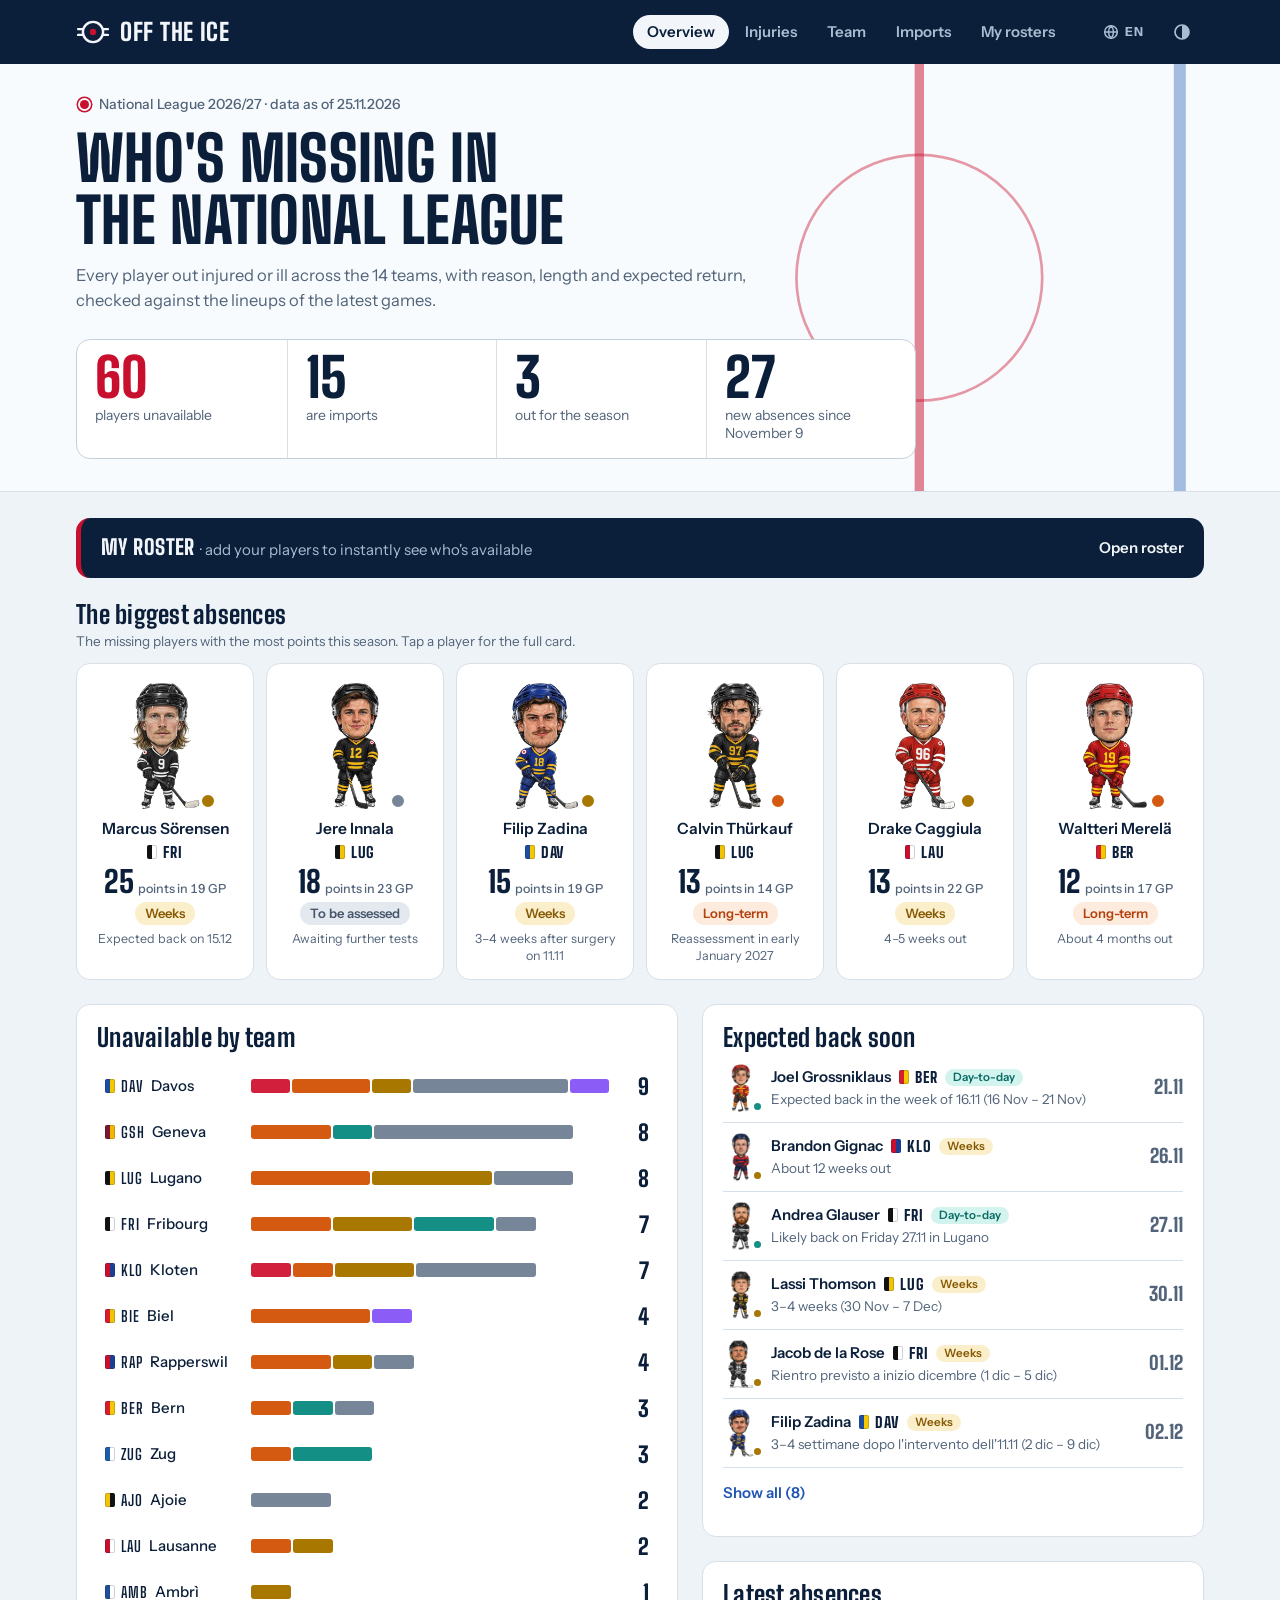
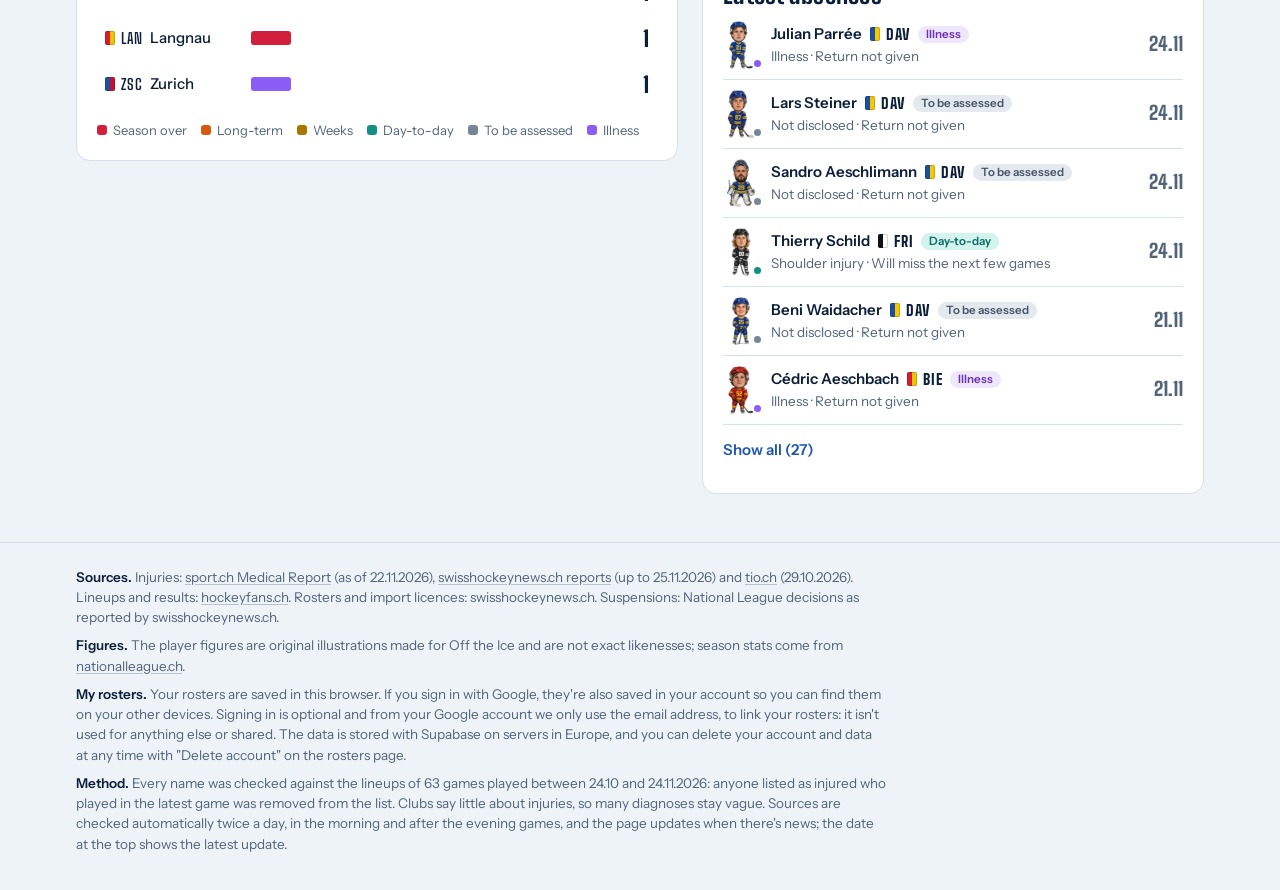
==== commit ec6d560c: "Dati al 25.11.2026 11:11 Co-Authored-By: Claude Opus 5.5 <noreply@anthropic.com> Claude-Session: htt" ====
--- a/index.html
+++ b/index.html
@@ -19,15 +19,15 @@
 <meta name="theme-color" content="#0C1F3A">
 <link rel="icon" href="favicon.svg" type="image/svg+xml">
 <link rel="apple-touch-icon" href="apple-touch-icon.png">
-<meta property="og:image" content="https://scottregush.github.io/off-the-ice/og-image.png?v=2026-11-24">
+<meta property="og:image" content="https://scottregush.github.io/off-the-ice/og-image.png?v=2026-11-25">
 <meta property="og:image:width" content="1200">
 <meta property="og:image:height" content="630">
-<meta property="og:image:alt" content="Off the Ice: unavailable players in the National League, updated 24.11.2026">
+<meta property="og:image:alt" content="Off the Ice: unavailable players in the National League, updated 25.11.2026">
 <meta property="og:site_name" content="Off the Ice">
 <meta name="twitter:card" content="summary_large_image">
 <meta name="twitter:title" content="Off the Ice · Who's missing in the National League">
 <meta name="twitter:description" content="Who's missing in the National League: injuries, suspensions and scratched imports for all 14 teams, with expected return, last 5 games and your own fantasy hockey rosters. Updated twice a day.">
-<meta name="twitter:image" content="https://scottregush.github.io/off-the-ice/og-image.png?v=2026-11-24">
+<meta name="twitter:image" content="https://scottregush.github.io/off-the-ice/og-image.png?v=2026-11-25">
 <style>:root{color-scheme:light;box-sizing:border-box;padding-top:env(safe-area-inset-top,0px);padding-bottom:env(safe-area-inset-bottom,0px)}html{scroll-padding-top:env(safe-area-inset-top,0px)}body{margin:0;padding:0}img{max-width:100%}[hidden]:not([hidden=until-found i]){display:none!important}</style>
 </head>
 <body>
@@ -849,15 +849,15 @@
 
 <footer>
   <div class="wrap">
-    <p><b>Fonti.</b> Infortuni: <a href="https://sport.ch/nla/1518871/medical-report" target="_blank" rel="noopener">Medical Report di sport.ch</a> (stato 22.11.2026), <a href="https://swisshockeynews.ch/en/national-league/medicals" target="_blank" rel="noopener">bollettini di swisshockeynews.ch</a> (fino al 24.11.2026) e <a href="https://www.tio.ch/sport/hockey/1959515/giocatori-national-league-indisponibili-lugano-lazzaretto" target="_blank" rel="noopener">tio.ch</a> (29.10.2026). Formazioni e risultati: <a href="https://www.hockeyfans.ch/spieltag" target="_blank" rel="noopener">hockeyfans.ch</a>. Rose e licenze straniere: swisshockeynews.ch. Squalifiche: decisioni della National League riportate da swisshockeynews.ch.</p>
+    <p><b>Fonti.</b> Infortuni: <a href="https://sport.ch/nla/1518871/medical-report" target="_blank" rel="noopener">Medical Report di sport.ch</a> (stato 22.11.2026), <a href="https://swisshockeynews.ch/en/national-league/medicals" target="_blank" rel="noopener">bollettini di swisshockeynews.ch</a> (fino al 25.11.2026) e <a href="https://www.tio.ch/sport/hockey/1959515/giocatori-national-league-indisponibili-lugano-lazzaretto" target="_blank" rel="noopener">tio.ch</a> (29.10.2026). Formazioni e risultati: <a href="https://www.hockeyfans.ch/spieltag" target="_blank" rel="noopener">hockeyfans.ch</a>. Rose e licenze straniere: swisshockeynews.ch. Squalifiche: decisioni della National League riportate da swisshockeynews.ch.</p>
     <p><b>Personaggini.</b> I personaggini dei giocatori sono illustrazioni originali create per Off the Ice e non ritraggono fedelmente i giocatori; le statistiche stagionali provengono da <a href="https://www.nationalleague.ch" target="_blank" rel="noopener">nationalleague.ch</a>.</p>
     <p><b>Le mie rose.</b> Le tue rose sono salvate in questo browser. Se accedi con Google, vengono salvate anche nel tuo account, così le ritrovi sugli altri dispositivi. L'accesso è facoltativo e del tuo account Google usiamo solo l'indirizzo email, per collegare le rose: non viene usato per altro né condiviso. I dati sono conservati presso Supabase, su server in Europa, e puoi eliminare account e dati in qualsiasi momento con «Elimina account» nella pagina delle rose.</p>
-    <p><b>Metodo.</b> Ogni nome è stato confrontato con le formazioni di <span id="ngames"></span> partite giocate tra il 24.10 e il 22.11.2026: chi figurava infortunato ma è sceso in pista nell'ultima gara è stato tolto dall'elenco. I club comunicano poco sugli infortuni, quindi molte diagnosi restano generiche. Le fonti vengono controllate automaticamente due volte al giorno, al mattino e dopo le partite serali, e la pagina si aggiorna quando ci sono novità; la data in alto indica l'ultimo aggiornamento.</p>
+    <p><b>Metodo.</b> Ogni nome è stato confrontato con le formazioni di <span id="ngames"></span> partite giocate tra il 24.10 e il 24.11.2026: chi figurava infortunato ma è sceso in pista nell'ultima gara è stato tolto dall'elenco. I club comunicano poco sugli infortuni, quindi molte diagnosi restano generiche. Le fonti vengono controllate automaticamente due volte al giorno, al mattino e dopo le partite serali, e la pagina si aggiorna quando ci sono novità; la data in alto indica l'ultimo aggiornamento.</p>
   </div>
 </footer>
 
 <script>
-const D = {"updated":"2026-11-24","win":{"f":"2026-10-24","t":"2026-11-22","games":56},"teams":[{"id":"ajo","name":"HC Ajoie","it":"Ajoie","code":"AJO","c1":"#f2c300","c2":"#111111","last5":[{"d":"2026-10-31","opp":"RAP","ha":"A","gf":4,"ga":2,"x":"","w":true,"imp":6},{"d":"2026-11-14","opp":"DAV","ha":"H","gf":6,"ga":3,"x":"","w":true,"imp":6},{"d":"2026-11-18","opp":"ZUG","ha":"A","gf":0,"ga":3,"x":"","w":false,"imp":6},{"d":"2026-11-20","opp":"LUG","ha":"A","gf":3,"ga":2,"x":"d.r.","w":true,"imp":6},{"d":"2026-11-21","opp":"FRI","ha":"H","gf":2,"ga":1,"x":"","w":true,"imp":6}],"imports":[{"n":"Anttoni Honka","nat":"FIN","no":"3","pos":"D","age":"26","con":"2027","c":[{"s":"P","g":1,"a":0,"toi":0},{"s":"P","g":1,"a":0,"toi":24},{"s":"P","g":0,"a":0,"toi":24},{"s":"P","g":0,"a":2,"toi":25},{"s":"P","g":0,"a":1,"toi":23}],"gp":5,"g":2,"a":3,"toi":19.2,"note":""},{"n":"Julius Honka","nat":"FIN","no":"60","pos":"D","age":"30","con":"2027","c":[{"s":"P","g":0,"a":0,"toi":0},{"s":"P","g":1,"a":1,"toi":16},{"s":"P","g":0,"a":0,"toi":14},{"s":"SUS","w":"Squalifica di 2 giornate (carica a M. Künzle, 18.11)"},{"s":"SUS","w":"Squalifica di 2 giornate (carica a M. Künzle, 18.11)"}],"gp":3,"g":1,"a":1,"toi":10,"note":"Squalifica scontata: di nuovo convocabile dal 24.11"},{"n":"Daniel Carr","nat":"CAN","no":"7","pos":"A","age":"35","con":"2027","c":[{"s":"SUS","w":"Squalifica di 7 giornate per un pugno a G. Haas (16.10), scontata il 14.11"},{"s":"SUS","w":"Squalifica di 7 giornate per un pugno a G. Haas (16.10), scontata il 14.11"},{"s":"P","g":0,"a":0,"toi":19},{"s":"P","g":1,"a":0,"toi":19},{"s":"P","g":0,"a":1,"toi":17}],"gp":3,"g":1,"a":1,"toi":18.3,"note":"Rientrato dalla squalifica il 18.11 a Zugo"},{"n":"Logan Brown","nat":"USA","no":"21","pos":"A","age":"28","con":"Short-term","c":[{"s":"P","g":0,"a":0,"toi":0},{"s":"P","g":0,"a":1,"toi":15},{"s":"SCR","w":"Sovrannumero: 6 stranieri a referto, nessun infortunio o squalifica comunicati"},{"s":"P","g":0,"a":0,"toi":15},{"s":"P","g":0,"a":0,"toi":15}],"gp":4,"g":0,"a":1,"toi":11.2,"note":""},{"n":"Kristian Tanus","nat":"FIN","no":"27","pos":"A","age":"26","con":"2027","c":[{"s":"P","g":1,"a":3,"toi":0},{"s":"P","g":0,"a":2,"toi":17},{"s":"P","g":0,"a":0,"toi":18},{"s":"P","g":0,"a":1,"toi":21},{"s":"P","g":0,"a":1,"toi":19}],"gp":5,"g":1,"a":7,"toi":15,"note":""},{"n":"Jerry Turkulainen","nat":"FIN","no":"32","pos":"A","age":"28","con":"2028","c":[{"s":"P","g":0,"a":1,"toi":0},{"s":"P","g":0,"a":0,"toi":16},{"s":"P","g":0,"a":0,"toi":15},{"s":"P","g":0,"a":0,"toi":18},{"s":"P","g":1,"a":0,"toi":17}],"gp":5,"g":1,"a":1,"toi":13.2,"note":""},{"n":"Julius Nättinen","nat":"FIN","no":"74","pos":"A","age":"29","con":"2027","c":[{"s":"P","g":1,"a":1,"toi":0},{"s":"P","g":1,"a":0,"toi":15},{"s":"P","g":0,"a":0,"toi":16},{"s":"P","g":1,"a":0,"toi":15},{"s":"P","g":0,"a":0,"toi":18}],"gp":5,"g":3,"a":1,"toi":12.8,"note":""}],"st":{"rank":7,"gp":23,"pts":33},"next":{"d":"2026-11-24","time":"19:45","opp":"LAN","ha":"A"},"back":[{"n":"Jeremi Gerber","d":"14.11"}]},{"id":"amb","name":"HC Ambrì-Piotta","it":"Ambrì","code":"AMB","c1":"#1d4f9c","c2":"#ffffff","last5":[{"d":"2026-10-31","opp":"LUG","ha":"H","gf":4,"ga":3,"x":"","w":true,"imp":6},{"d":"2026-11-13","opp":"DAV","ha":"A","gf":1,"ga":4,"x":"","w":false,"imp":6},{"d":"2026-11-15","opp":"LAU","ha":"H","gf":4,"ga":0,"x":"","w":true,"imp":6},{"d":"2026-11-20","opp":"LAN","ha":"A","gf":4,"ga":6,"x":"","w":false,"imp":6},{"d":"2026-11-21","opp":"ZUG","ha":"H","gf":4,"ga":3,"x":"d.r.","w":true,"imp":6}],"imports":[{"n":"William Worge Kreü","nat":"SWE","no":"14","pos":"D","age":"26","con":"Short-term","c":[{"s":"P","g":0,"a":0,"toi":0},{"s":"LEFT","w":"Contratto a termine non rinnovato"},{"s":"LEFT","w":"Contratto a termine non rinnovato"},{"s":"LEFT","w":"Contratto a termine non rinnovato"},{"s":"LEFT","w":"Contratto a termine non rinnovato"}],"gp":1,"g":0,"a":0,"toi":0,"note":"Non più in rosa: passato al Friborgo (19.11)"},{"n":"Jesse Virtanen","nat":"FIN","no":"71","pos":"D","age":"35","con":"2028","c":[{"s":"INJ","w":"Operazione al ginocchio (infortunio nei playout 2026)"},{"s":"P","g":0,"a":0,"toi":20},{"s":"P","g":0,"a":0,"toi":21},{"s":"P","g":1,"a":1,"toi":22},{"s":"P","g":1,"a":2,"toi":20}],"gp":4,"g":2,"a":3,"toi":20.8,"note":""},{"n":"Tim Heed","nat":"SWE","no":"72","pos":"D","age":"35","con":"2027","c":[{"s":"P","g":0,"a":0,"toi":0},{"s":"P","g":0,"a":0,"toi":21},{"s":"P","g":1,"a":2,"toi":23},{"s":"P","g":0,"a":2,"toi":25},{"s":"P","g":0,"a":0,"toi":25}],"gp":5,"g":1,"a":4,"toi":18.8,"note":""},{"n":"Roby Järventie","nat":"FIN","no":"34","pos":"A","age":"24","con":"2028","c":[{"s":"P","g":1,"a":0,"toi":0},{"s":"P","g":0,"a":0,"toi":17},{"s":"P","g":1,"a":0,"toi":21},{"s":"P","g":0,"a":0,"toi":21},{"s":"P","g":1,"a":1,"toi":22}],"gp":5,"g":3,"a":1,"toi":16.2,"note":""},{"n":"Nate Schnarr","nat":"CAN","no":"76","pos":"A","age":"27","con":"2028","c":[{"s":"P","g":1,"a":0,"toi":0},{"s":"P","g":0,"a":0,"toi":17},{"s":"P","g":0,"a":0,"toi":20},{"s":"P","g":1,"a":1,"toi":19},{"s":"P","g":1,"a":0,"toi":20}],"gp":5,"g":3,"a":1,"toi":15.2,"note":""},{"n":"Michael Joly","nat":"CAN","no":"77","pos":"A","age":"31","con":"2028","c":[{"s":"P","g":0,"a":2,"toi":0},{"s":"P","g":0,"a":0,"toi":14},{"s":"P","g":0,"a":1,"toi":19},{"s":"P","g":0,"a":2,"toi":20},{"s":"P","g":0,"a":0,"toi":21}],"gp":5,"g":0,"a":5,"toi":14.8,"note":""},{"n":"Petr Kodýtek","nat":"CZE","no":"91","pos":"A","age":"28","con":"2028","c":[{"s":"P","g":1,"a":0,"toi":0},{"s":"P","g":0,"a":0,"toi":14},{"s":"P","g":0,"a":2,"toi":16},{"s":"P","g":0,"a":0,"toi":18},{"s":"P","g":0,"a":0,"toi":21}],"gp":5,"g":1,"a":2,"toi":13.8,"note":""}],"st":{"rank":3,"gp":22,"pts":38},"next":{"d":"2026-11-24","time":"19:45","opp":"BER","ha":"A"},"back":[{"n":"Jesse Virtanen","d":"13.11"}]},{"id":"ber","name":"SC Bern","it":"Berna","code":"BER","c1":"#d81e2c","c2":"#f6c800","last5":[{"d":"2026-11-11","opp":"LUG","ha":"A","gf":3,"ga":2,"x":"","w":true,"imp":6},{"d":"2026-11-13","opp":"FRI","ha":"H","gf":4,"ga":3,"x":"d.r.","w":true,"imp":6},{"d":"2026-11-14","opp":"GSH","ha":"A","gf":5,"ga":2,"x":"","w":true,"imp":6},{"d":"2026-11-20","opp":"KLO","ha":"H","gf":5,"ga":2,"x":"","w":true,"imp":6},{"d":"2026-11-21","opp":"BIE","ha":"A","gf":9,"ga":5,"x":"","w":true,"imp":6}],"imports":[{"n":"Ian Mitchell","nat":"CAN","no":"5","pos":"D","age":"27","con":"2028","c":[{"s":"P","g":0,"a":0,"toi":22},{"s":"P","g":0,"a":2,"toi":25},{"s":"P","g":0,"a":0,"toi":21},{"s":"P","g":0,"a":1,"toi":21},{"s":"P","g":0,"a":2,"toi":24}],"gp":5,"g":0,"a":5,"toi":22.6,"note":""},{"n":"Anton Lindholm","nat":"SWE","no":"37","pos":"D","age":"31","con":"2027","c":[{"s":"P","g":0,"a":0,"toi":18},{"s":"P","g":0,"a":0,"toi":16},{"s":"P","g":0,"a":1,"toi":19},{"s":"P","g":0,"a":0,"toi":17},{"s":"P","g":0,"a":1,"toi":19}],"gp":5,"g":0,"a":2,"toi":17.8,"note":""},{"n":"Miro Aaltonen","nat":"FIN","no":"15","pos":"A","age":"33","con":"2027","c":[{"s":"P","g":1,"a":2,"toi":14},{"s":"P","g":0,"a":1,"toi":20},{"s":"P","g":0,"a":1,"toi":14},{"s":"P","g":0,"a":0,"toi":16},{"s":"P","g":0,"a":1,"toi":16}],"gp":5,"g":1,"a":5,"toi":16,"note":""},{"n":"Waltteri Merelä","nat":"FIN","no":"19","pos":"A","age":"28","con":"2028","c":[{"s":"P","g":0,"a":0,"toi":18},{"s":"INJ","w":"Parte superiore del corpo (carica subita l'11.11 contro il Lugano)"},{"s":"INJ","w":"Parte superiore del corpo (carica subita l'11.11 contro il Lugano)"},{"s":"INJ","w":"Parte superiore del corpo (carica subita l'11.11 contro il Lugano)"},{"s":"INJ","w":"Parte superiore del corpo (carica subita l'11.11 contro il Lugano)"}],"gp":1,"g":0,"a":0,"toi":18,"note":""},{"n":"Sonny Milano","nat":"USA","no":"66","pos":"A","age":"30","con":"2027","c":[{"s":"SCR","w":"Sovrannumero: 6 stranieri a referto, nessun infortunio o squalifica comunicati"},{"s":"P","g":0,"a":0,"toi":18},{"s":"P","g":0,"a":0,"toi":14},{"s":"P","g":0,"a":2,"toi":12},{"s":"P","g":0,"a":1,"toi":14}],"gp":4,"g":0,"a":3,"toi":14.5,"note":""},{"n":"Emil Bemström","nat":"SWE","no":"71","pos":"A","age":"27","con":"2027","c":[{"s":"P","g":1,"a":2,"toi":16},{"s":"P","g":0,"a":0,"toi":21},{"s":"P","g":2,"a":0,"toi":15},{"s":"P","g":0,"a":0,"toi":18},{"s":"P","g":2,"a":0,"toi":17}],"gp":5,"g":5,"a":2,"toi":17.4,"note":""},{"n":"Rodrigo Ābols","nat":"LAT","no":"81","pos":"A","age":"30","con":"2029","c":[{"s":"P","g":0,"a":0,"toi":20},{"s":"P","g":0,"a":0,"toi":18},{"s":"P","g":0,"a":1,"toi":18},{"s":"P","g":1,"a":0,"toi":16},{"s":"P","g":3,"a":0,"toi":16}],"gp":5,"g":4,"a":1,"toi":17.6,"note":""}],"st":{"rank":2,"gp":22,"pts":42},"next":{"d":"2026-11-24","time":"19:45","opp":"AMB","ha":"H"},"back":[{"n":"Marco Lehmann","d":"20.11"}]},{"id":"bie","name":"EHC Biel-Bienne","it":"Bienne","code":"BIE","c1":"#d81e2c","c2":"#f2c300","last5":[{"d":"2026-10-30","opp":"KLO","ha":"H","gf":4,"ga":2,"x":"","w":true,"imp":6},{"d":"2026-10-31","opp":"GSH","ha":"A","gf":2,"ga":3,"x":"","w":false,"imp":6},{"d":"2026-11-12","opp":"ZSC","ha":"H","gf":3,"ga":4,"x":"d.r.","w":false,"imp":6},{"d":"2026-11-14","opp":"LAN","ha":"A","gf":2,"ga":5,"x":"","w":false,"imp":6},{"d":"2026-11-21","opp":"BER","ha":"H","gf":5,"ga":9,"x":"","w":false,"imp":6}],"imports":[{"n":"Harri Säteri","nat":"FIN","no":"35","pos":"P","age":"36","con":"2027","c":[{"s":"P","g":0,"a":0,"toi":60},{"s":"B"},{"s":"ILL","w":"Malattia"},{"s":"ILL","w":"Malattia"},{"s":"P","g":0,"a":0,"toi":34}],"gp":2,"g":0,"a":0,"toi":47,"note":""},{"n":"Victor Söderström","nat":"SWE","no":"9","pos":"D","age":"25","con":"2028","c":[{"s":"P","g":0,"a":0,"toi":27},{"s":"P","g":0,"a":1,"toi":24},{"s":"P","g":0,"a":1,"toi":25},{"s":"P","g":0,"a":0,"toi":22},{"s":"P","g":1,"a":1,"toi":22}],"gp":5,"g":1,"a":3,"toi":24,"note":""},{"n":"Alexander Iakovenko","nat":"RUS","no":"75","pos":"D","age":"28","con":"2031","c":[{"s":"INJ","w":"Infortunio muscolare all'inguine"},{"s":"INJ","w":"Infortunio muscolare all'inguine"},{"s":"P","g":0,"a":0,"toi":19},{"s":"P","g":0,"a":0,"toi":19},{"s":"P","g":0,"a":0,"toi":20}],"gp":3,"g":0,"a":0,"toi":19.3,"note":""},{"n":"Lias Andersson","nat":"SWE","no":"24","pos":"A","age":"28","con":"2028","c":[{"s":"P","g":0,"a":0,"toi":20},{"s":"P","g":1,"a":0,"toi":20},{"s":"P","g":0,"a":1,"toi":20},{"s":"P","g":0,"a":0,"toi":20},{"s":"P","g":2,"a":1,"toi":18}],"gp":5,"g":3,"a":2,"toi":19.6,"note":""},{"n":"Toni Rajala","nat":"FIN","no":"25","pos":"A","age":"35","con":"2027","c":[{"s":"P","g":0,"a":0,"toi":20},{"s":"P","g":0,"a":1,"toi":19},{"s":"P","g":0,"a":0,"toi":16},{"s":"P","g":0,"a":0,"toi":19},{"s":"SCR","w":"Sovrannumero: 6 stranieri a referto, nessun infortunio o squalifica comunicati"}],"gp":4,"g":0,"a":1,"toi":18.5,"note":""},{"n":"Marcus Sylvegård","nat":"SWE","no":"29","pos":"A","age":"27","con":"2027","c":[{"s":"P","g":0,"a":1,"toi":18},{"s":"P","g":0,"a":0,"toi":19},{"s":"P","g":0,"a":2,"toi":18},{"s":"P","g":1,"a":0,"toi":18},{"s":"P","g":0,"a":2,"toi":18}],"gp":5,"g":1,"a":5,"toi":18.2,"note":""},{"n":"Jeff Skinner","nat":"CAN","no":"53","pos":"A","age":"34","con":"2027","c":[{"s":"P","g":0,"a":1,"toi":13},{"s":"P","g":0,"a":0,"toi":15},{"s":"P","g":0,"a":1,"toi":16},{"s":"P","g":0,"a":0,"toi":15},{"s":"P","g":0,"a":0,"toi":16}],"gp":5,"g":0,"a":2,"toi":15,"note":""}],"st":{"rank":13,"gp":21,"pts":24},"next":{"d":"2026-11-24","time":"19:45","opp":"LUG","ha":"A"},"back":[{"n":"Alexander Iakovenko","d":"12.11"},{"n":"Mark Sever","d":"12.11"},{"n":"Jérémie Bärtschi","d":"12.11"},{"n":"Harri Säteri","d":"21.11"},{"n":"Dominic Zwerger","d":"21.11"}]},{"id":"dav","name":"HC Davos","it":"Davos","code":"DAV","c1":"#1c4fa0","c2":"#f6c800","last5":[{"d":"2026-10-30","opp":"RAP","ha":"H","gf":4,"ga":3,"x":"d.r.","w":true,"imp":6},{"d":"2026-10-31","opp":"LAU","ha":"A","gf":2,"ga":3,"x":"d.t.s.","w":false,"imp":5},{"d":"2026-11-13","opp":"AMB","ha":"H","gf":4,"ga":1,"x":"","w":true,"imp":4},{"d":"2026-11-14","opp":"AJO","ha":"A","gf":3,"ga":6,"x":"","w":false,"imp":4},{"d":"2026-11-21","opp":"KLO","ha":"A","gf":2,"ga":3,"x":"","w":false,"imp":6}],"imports":[{"n":"Martin Gernát","nat":"SVK","no":"28","pos":"D","age":"33","con":"2027","c":[{"s":"P","g":0,"a":0,"toi":21},{"s":"P","g":0,"a":0,"toi":0},{"s":"P","g":0,"a":0,"toi":18},{"s":"P","g":0,"a":0,"toi":18},{"s":"P","g":0,"a":1,"toi":19}],"gp":5,"g":0,"a":1,"toi":15.2,"note":""},{"n":"Frédéric Allard","nat":"CAN","no":"58","pos":"D","age":"28","con":"2028","c":[{"s":"P","g":0,"a":2,"toi":20},{"s":"P","g":0,"a":1,"toi":0},{"s":"P","g":0,"a":0,"toi":19},{"s":"P","g":0,"a":1,"toi":23},{"s":"P","g":0,"a":0,"toi":20}],"gp":5,"g":0,"a":4,"toi":16.4,"note":""},{"n":"Simon Ryfors","nat":"SWE","no":"15","pos":"A","age":"29","con":"2028","c":[{"s":"INJ","w":"Rottura del crociato e lesione al menisco: stagione finita"},{"s":"INJ","w":"Rottura del crociato e lesione al menisco: stagione finita"},{"s":"INJ","w":"Rottura del crociato e lesione al menisco: stagione finita"},{"s":"INJ","w":"Rottura del crociato e lesione al menisco: stagione finita"},{"s":"INJ","w":"Rottura del crociato e lesione al menisco: stagione finita"}],"gp":0,"g":0,"a":0,"toi":0,"note":""},{"n":"Filip Zadina","nat":"CZE","no":"18","pos":"A","age":"26","con":"2028","c":[{"s":"P","g":1,"a":0,"toi":18},{"s":"P","g":0,"a":1,"toi":0},{"s":"INJ","w":"Infortunio che ha richiesto un'operazione"},{"s":"INJ","w":"Infortunio che ha richiesto un'operazione"},{"s":"INJ","w":"Infortunio che ha richiesto un'operazione"}],"gp":2,"g":1,"a":1,"toi":9,"note":""},{"n":"Adam Tambellini","nat":"CAN","no":"19","pos":"A","age":"32","con":"2028","c":[{"s":"P","g":0,"a":1,"toi":17},{"s":"P","g":0,"a":0,"toi":0},{"s":"P","g":0,"a":1,"toi":16},{"s":"P","g":0,"a":0,"toi":15},{"s":"P","g":0,"a":0,"toi":15}],"gp":5,"g":0,"a":2,"toi":12.6,"note":""},{"n":"Brendan Lemieux","nat":"CAN","no":"22","pos":"A","age":"30","con":"2027","c":[{"s":"P","g":0,"a":0,"toi":20},{"s":"SUS","w":"Squalifica di 3 giornate (carica da dietro su N. Dünner, 30.10), scontata il 14.11"},{"s":"SUS","w":"Squalifica di 3 giornate (carica da dietro su N. Dünner, 30.10), scontata il 14.11"},{"s":"SUS","w":"Squalifica di 3 giornate (carica da dietro su N. Dünner, 30.10), scontata il 14.11"},{"s":"P","g":0,"a":0,"toi":13}],"gp":2,"g":0,"a":0,"toi":16.5,"note":"Rientrato dalla squalifica il 21.11 a Kloten"},{"n":"Joakim Nordström","nat":"SWE","no":"42","pos":"A","age":"34","con":"2027","c":[{"s":"INJ","w":"Postumi di una grave commozione cerebrale"},{"s":"INJ","w":"Postumi di una grave commozione cerebrale"},{"s":"INJ","w":"Postumi di una grave commozione cerebrale"},{"s":"INJ","w":"Postumi di una grave commozione cerebrale"},{"s":"INJ","w":"Postumi di una grave commozione cerebrale"}],"gp":0,"g":0,"a":0,"toi":0,"note":""},{"n":"Rasmus Asplund","nat":"SWE","no":"74","pos":"A","age":"28","con":"2029","c":[{"s":"INJ","w":"Parte inferiore del corpo (ricaduta il 10.11 al rientro in CHL)"},{"s":"INJ","w":"Parte inferiore del corpo (ricaduta il 10.11 al rientro in CHL)"},{"s":"INJ","w":"Parte inferiore del corpo (ricaduta il 10.11 al rientro in CHL)"},{"s":"INJ","w":"Parte inferiore del corpo (ricaduta il 10.11 al rientro in CHL)"},{"s":"P","g":0,"a":0,"toi":19}],"gp":1,"g":0,"a":0,"toi":19,"note":""},{"n":"Joseph Blandisi","nat":"CAN","no":"91","pos":"A","age":"32","con":"2027","c":[{"s":"P","g":0,"a":0,"toi":18},{"s":"P","g":0,"a":0,"toi":0},{"s":"P","g":0,"a":0,"toi":17},{"s":"P","g":0,"a":0,"toi":17},{"s":"P","g":0,"a":0,"toi":18}],"gp":5,"g":0,"a":0,"toi":14,"note":""}],"st":{"rank":11,"gp":22,"pts":27},"next":{"d":"2026-11-24","time":"19:45","opp":"GSH","ha":"H"},"back":[{"n":"Calle Andersson","d":"13.11"},{"n":"Nico Gross","d":"13.11"},{"n":"Rasmus Asplund","d":"21.11"}]},{"id":"fri","name":"HC Fribourg-Gottéron","it":"Friborgo","code":"FRI","c1":"#111111","c2":"#ffffff","last5":[{"d":"2026-10-30","opp":"GSH","ha":"H","gf":0,"ga":1,"x":"","w":false,"imp":5},{"d":"2026-11-13","opp":"BER","ha":"A","gf":3,"ga":4,"x":"d.r.","w":false,"imp":5},{"d":"2026-11-14","opp":"KLO","ha":"H","gf":2,"ga":4,"x":"","w":false,"imp":5},{"d":"2026-11-20","opp":"RAP","ha":"H","gf":3,"ga":0,"x":"","w":true,"imp":4},{"d":"2026-11-21","opp":"AJO","ha":"A","gf":1,"ga":2,"x":"","w":false,"imp":4}],"imports":[{"n":"Michael Kapla","nat":"USA","no":"3","pos":"D","age":"32","con":"2028","c":[{"s":"P","g":0,"a":0,"toi":20},{"s":"P","g":0,"a":1,"toi":25},{"s":"P","g":0,"a":0,"toi":24},{"s":"P","g":0,"a":0,"toi":21},{"s":"P","g":1,"a":0,"toi":21}],"gp":5,"g":1,"a":1,"toi":22.2,"note":""},{"n":"Patrik Nemeth","nat":"SWE","no":"12","pos":"D","age":"34","con":"2027","c":[{"s":"INJ","w":"Parte superiore del corpo"},{"s":"INJ","w":"Parte superiore del corpo"},{"s":"INJ","w":"Parte superiore del corpo"},{"s":"INJ","w":"Parte superiore del corpo"},{"s":"INJ","w":"Parte superiore del corpo"}],"gp":0,"g":0,"a":0,"toi":0,"note":""},{"n":"Marcus Sörensen","nat":"SWE","no":"9","pos":"A","age":"34","con":"2029","c":[{"s":"P","g":0,"a":0,"toi":20},{"s":"P","g":0,"a":2,"toi":18},{"s":"P","g":1,"a":0,"toi":16},{"s":"INJ","w":"Non comunicato (14.11)"},{"s":"INJ","w":"Non comunicato (14.11)"}],"gp":3,"g":1,"a":2,"toi":18,"note":""},{"n":"Henrik Borgström","nat":"FIN","no":"21","pos":"A","age":"29","con":"2029","c":[{"s":"P","g":0,"a":0,"toi":20},{"s":"P","g":1,"a":0,"toi":21},{"s":"P","g":0,"a":2,"toi":22},{"s":"P","g":2,"a":0,"toi":19},{"s":"P","g":0,"a":0,"toi":19}],"gp":5,"g":3,"a":2,"toi":20.2,"note":""},{"n":"Anthony Richard","nat":"CAN","no":"29","pos":"A","age":"29","con":"2028","c":[{"s":"P","g":0,"a":0,"toi":16},{"s":"P","g":1,"a":0,"toi":15},{"s":"P","g":0,"a":0,"toi":11},{"s":"P","g":0,"a":0,"toi":17},{"s":"P","g":0,"a":0,"toi":15}],"gp":5,"g":1,"a":0,"toi":14.8,"note":""},{"n":"Jacob de la Rose","nat":"SWE","no":"95","pos":"A","age":"31","con":"2029","c":[{"s":"P","g":0,"a":0,"toi":19},{"s":"P","g":0,"a":0,"toi":23},{"s":"P","g":1,"a":0,"toi":21},{"s":"INJ","w":"Non comunicato (14.11)"},{"s":"INJ","w":"Non comunicato (14.11)"}],"gp":3,"g":1,"a":0,"toi":21,"note":""},{"n":"William Worge Kreü","nat":"SWE","no":"14","pos":"D","age":"26","con":"Short-term","c":[{"s":"N"},{"s":"N"},{"s":"N"},{"s":"P","g":0,"a":0,"toi":20},{"s":"P","g":0,"a":0,"toi":19}],"gp":2,"g":0,"a":0,"toi":19.5,"note":"Arrivato dall'Ambrì il 19.11, contratto fino a fine stagione"}],"st":{"rank":8,"gp":22,"pts":31},"next":{"d":"2026-11-24","time":"19:45","opp":"ZSC","ha":"H"},"back":[{"n":"Jonas Taibel","d":"13.11"},{"n":"Kevin Nicolet","d":"20.11"}]},{"id":"ser","name":"Genève-Servette HC","it":"Ginevra","code":"GSH","c1":"#7b1733","c2":"#f2b800","last5":[{"d":"2026-10-31","opp":"BIE","ha":"H","gf":3,"ga":2,"x":"","w":true,"imp":2},{"d":"2026-11-14","opp":"BER","ha":"H","gf":2,"ga":5,"x":"","w":false,"imp":5},{"d":"2026-11-15","opp":"KLO","ha":"A","gf":5,"ga":3,"x":"","w":true,"imp":5},{"d":"2026-11-20","opp":"ZUG","ha":"A","gf":1,"ga":7,"x":"","w":false,"imp":5},{"d":"2026-11-22","opp":"LAU","ha":"H","gf":3,"ga":4,"x":"d.t.s.","w":false,"imp":5}],"imports":[{"n":"Adam Boqvist","nat":"SWE","no":"3","pos":"D","age":"26","con":"2028","c":[{"s":"INJ","w":"Parte inferiore del corpo (23.10)"},{"s":"P","g":0,"a":2,"toi":23},{"s":"P","g":1,"a":0,"toi":22},{"s":"P","g":0,"a":0,"toi":16},{"s":"P","g":0,"a":0,"toi":23}],"gp":4,"g":1,"a":2,"toi":21,"note":""},{"n":"Vili Saarijärvi","nat":"FIN","no":"46","pos":"D","age":"29","con":"2027","c":[{"s":"INJ","w":"Infortunio (stop previsto fino a fine novembre, rientro anticipato)"},{"s":"P","g":0,"a":0,"toi":21},{"s":"P","g":1,"a":0,"toi":19},{"s":"P","g":0,"a":1,"toi":20},{"s":"P","g":0,"a":0,"toi":20}],"gp":4,"g":1,"a":1,"toi":20,"note":""},{"n":"Jesse Puljujärvi","nat":"FIN","no":"9","pos":"A","age":"28","con":"2030","c":[{"s":"P","g":0,"a":2,"toi":17},{"s":"P","g":0,"a":1,"toi":22},{"s":"P","g":0,"a":2,"toi":18},{"s":"P","g":0,"a":0,"toi":17},{"s":"P","g":1,"a":1,"toi":19}],"gp":5,"g":1,"a":6,"toi":18.6,"note":""},{"n":"Jimmy Vesey","nat":"USA","no":"16","pos":"A","age":"33","con":"2027","c":[{"s":"P","g":1,"a":0,"toi":19},{"s":"P","g":0,"a":0,"toi":21},{"s":"P","g":2,"a":2,"toi":16},{"s":"P","g":0,"a":0,"toi":18},{"s":"P","g":0,"a":1,"toi":19}],"gp":5,"g":3,"a":3,"toi":18.6,"note":""},{"n":"Markus Granlund","nat":"FIN","no":"60","pos":"A","age":"33","con":"2028","c":[{"s":"INJ","w":"Parte superiore del corpo (30.09)"},{"s":"INJ","w":"Parte superiore del corpo (30.09)"},{"s":"INJ","w":"Parte superiore del corpo (30.09)"},{"s":"INJ","w":"Parte superiore del corpo (30.09)"},{"s":"INJ","w":"Parte superiore del corpo (30.09)"}],"gp":0,"g":0,"a":0,"toi":null,"note":""},{"n":"Sakari Manninen","nat":"FIN","no":"65","pos":"A","age":"34","con":"2027","c":[{"s":"INJ","w":"Infortunio (stop previsto di almeno 6 settimane)"},{"s":"P","g":1,"a":0,"toi":22},{"s":"P","g":0,"a":3,"toi":20},{"s":"P","g":0,"a":0,"toi":18},{"s":"P","g":0,"a":1,"toi":21}],"gp":4,"g":1,"a":4,"toi":20.2,"note":""},{"n":"Jan Rutta","nat":"CZE","no":"","pos":"D","age":"36","con":"","c":[{"s":"UNK","w":"Non a referto, motivo non comunicato"},{"s":"LEFT","w":"Trasferito allo Sparta Praga il 2.11"},{"s":"LEFT","w":"Trasferito allo Sparta Praga il 2.11"},{"s":"LEFT","w":"Trasferito allo Sparta Praga il 2.11"},{"s":"LEFT","w":"Trasferito allo Sparta Praga il 2.11"}],"gp":0,"g":0,"a":0,"toi":null,"note":"Non più in rosa: trasferito allo Sparta Praga (2.11)"}],"st":{"rank":5,"gp":23,"pts":36},"next":{"d":"2026-11-24","time":"19:45","opp":"DAV","ha":"A"},"back":[{"n":"Adam Boqvist","d":"14.11"},{"n":"Vili Saarijärvi","d":"14.11"},{"n":"Sakari Manninen","d":"14.11"},{"n":"Ramon Untersander","d":"20.11"}]},{"id":"klo","name":"EHC Kloten","it":"Kloten","code":"KLO","c1":"#c8102e","c2":"#1c3f94","last5":[{"d":"2026-10-31","opp":"ZSC","ha":"H","gf":0,"ga":4,"x":"","w":false,"imp":6},{"d":"2026-11-14","opp":"FRI","ha":"A","gf":4,"ga":2,"x":"","w":true,"imp":6},{"d":"2026-11-15","opp":"GSH","ha":"H","gf":3,"ga":5,"x":"","w":false,"imp":6},{"d":"2026-11-20","opp":"BER","ha":"A","gf":2,"ga":5,"x":"","w":false,"imp":6},{"d":"2026-11-21","opp":"DAV","ha":"H","gf":3,"ga":2,"x":"","w":true,"imp":6}],"imports":[{"n":"Simon Johansson","nat":"SWE","no":"23","pos":"D","age":"27","con":"2028","c":[{"s":"P","g":0,"a":0,"toi":0},{"s":"P","g":1,"a":2,"toi":26},{"s":"P","g":1,"a":1,"toi":25},{"s":"P","g":0,"a":0,"toi":20},{"s":"P","g":0,"a":0,"toi":24}],"gp":5,"g":2,"a":3,"toi":19,"note":""},{"n":"Max Lindroth","nat":"SWE","no":"55","pos":"D","age":"30","con":"2027","c":[{"s":"P","g":0,"a":0,"toi":0},{"s":"P","g":0,"a":1,"toi":22},{"s":"P","g":0,"a":1,"toi":24},{"s":"P","g":0,"a":0,"toi":21},{"s":"P","g":1,"a":0,"toi":22}],"gp":5,"g":1,"a":2,"toi":17.8,"note":""},{"n":"Brandon Gignac","nat":"CAN","no":"10","pos":"A","age":"29","con":"2027","c":[{"s":"INJ","w":"Infortunio al gomito (03.09)"},{"s":"INJ","w":"Infortunio al gomito (03.09)"},{"s":"INJ","w":"Infortunio al gomito (03.09)"},{"s":"INJ","w":"Infortunio al gomito (03.09)"},{"s":"INJ","w":"Infortunio al gomito (03.09)"}],"gp":0,"g":0,"a":0,"toi":0,"note":""},{"n":"Arttu Ruotsalainen","nat":"FIN","no":"25","pos":"A","age":"29","con":"2028","c":[{"s":"P","g":0,"a":0,"toi":0},{"s":"P","g":1,"a":0,"toi":23},{"s":"P","g":0,"a":0,"toi":20},{"s":"P","g":0,"a":2,"toi":17},{"s":"P","g":0,"a":0,"toi":20}],"gp":5,"g":1,"a":2,"toi":16,"note":""},{"n":"Pontus Åberg","nat":"SWE","no":"46","pos":"A","age":"33","con":"2028","c":[{"s":"P","g":0,"a":0,"toi":0},{"s":"P","g":0,"a":0,"toi":19},{"s":"P","g":0,"a":0,"toi":9},{"s":"P","g":0,"a":0,"toi":16},{"s":"P","g":0,"a":1,"toi":16}],"gp":5,"g":0,"a":1,"toi":12,"note":""},{"n":"Joona Luoto","nat":"FIN","no":"47","pos":"A","age":"29","con":"Short-term","c":[{"s":"P","g":0,"a":0,"toi":0},{"s":"P","g":0,"a":0,"toi":16},{"s":"P","g":0,"a":0,"toi":22},{"s":"P","g":0,"a":0,"toi":16},{"s":"P","g":0,"a":0,"toi":19}],"gp":5,"g":0,"a":0,"toi":14.6,"note":""},{"n":"Petteri Puhakka","nat":"FIN","no":"90","pos":"A","age":"25","con":"2027","c":[{"s":"P","g":0,"a":0,"toi":0},{"s":"P","g":0,"a":0,"toi":24},{"s":"P","g":0,"a":0,"toi":20},{"s":"P","g":0,"a":1,"toi":17},{"s":"P","g":0,"a":0,"toi":21}],"gp":5,"g":0,"a":1,"toi":16.4,"note":""}],"st":{"rank":14,"gp":23,"pts":24},"next":{"d":"2026-11-24","time":"19:45","opp":"ZUG","ha":"A"},"back":[{"n":"Noah Delémont","d":"14.11"},{"n":"Dario Sidler","d":"20.11"},{"n":"Nicholas Steiner","d":"21.11"},{"n":"Michael Hügli","d":"21.11"}]},{"id":"lan","name":"SCL Tigers","it":"Langnau","code":"LAN","c1":"#d81e2c","c2":"#f2c300","last5":[{"d":"2026-10-30","opp":"ZUG","ha":"A","gf":2,"ga":3,"x":"","w":false,"imp":6},{"d":"2026-11-13","opp":"LUG","ha":"A","gf":1,"ga":2,"x":"","w":false,"imp":6},{"d":"2026-11-14","opp":"BIE","ha":"H","gf":5,"ga":2,"x":"","w":true,"imp":6},{"d":"2026-11-20","opp":"AMB","ha":"H","gf":6,"ga":4,"x":"","w":true,"imp":6},{"d":"2026-11-22","opp":"RAP","ha":"A","gf":2,"ga":5,"x":"","w":false,"imp":6}],"imports":[{"n":"Santtu Kinnunen","nat":"FIN","no":"27","pos":"D","age":"27","con":"2028","c":[{"s":"P","g":1,"a":1,"toi":22},{"s":"P","g":0,"a":0,"toi":22},{"s":"P","g":0,"a":1,"toi":18},{"s":"P","g":0,"a":0,"toi":20},{"s":"P","g":0,"a":0,"toi":22}],"gp":5,"g":1,"a":2,"toi":20.8,"note":""},{"n":"Juuso Riikola","nat":"FIN","no":"50","pos":"D","age":"33","con":"2029","c":[{"s":"P","g":0,"a":0,"toi":22},{"s":"P","g":0,"a":0,"toi":22},{"s":"P","g":1,"a":1,"toi":25},{"s":"P","g":0,"a":1,"toi":23},{"s":"P","g":0,"a":1,"toi":22}],"gp":5,"g":1,"a":3,"toi":22.8,"note":""},{"n":"Saku Mäenalanen","nat":"FIN","no":"8","pos":"A","age":"32","con":"2029","c":[{"s":"P","g":0,"a":0,"toi":18},{"s":"P","g":0,"a":0,"toi":18},{"s":"P","g":1,"a":0,"toi":18},{"s":"P","g":2,"a":0,"toi":15},{"s":"P","g":0,"a":0,"toi":17}],"gp":5,"g":3,"a":0,"toi":17.2,"note":""},{"n":"Hannes Björninen","nat":"FIN","no":"11","pos":"A","age":"31","con":"2029","c":[{"s":"P","g":0,"a":0,"toi":20},{"s":"P","g":0,"a":1,"toi":18},{"s":"P","g":0,"a":3,"toi":20},{"s":"P","g":0,"a":0,"toi":19},{"s":"P","g":0,"a":1,"toi":20}],"gp":5,"g":0,"a":5,"toi":19.4,"note":""},{"n":"Emil Pettersson","nat":"SWE","no":"14","pos":"A","age":"32","con":"2027","c":[{"s":"P","g":0,"a":1,"toi":19},{"s":"SCR","w":"Sovrannumero: 6 stranieri a referto, nessun infortunio o squalifica comunicati"},{"s":"P","g":0,"a":1,"toi":15},{"s":"P","g":0,"a":0,"toi":16},{"s":"P","g":0,"a":0,"toi":16}],"gp":4,"g":0,"a":2,"toi":16.5,"note":""},{"n":"André Petersson","nat":"SWE","no":"20","pos":"A","age":"36","con":"2028","c":[{"s":"P","g":0,"a":1,"toi":19},{"s":"P","g":0,"a":0,"toi":15},{"s":"INJ","w":"Parte inferiore del corpo (13.11)"},{"s":"INJ","w":"Parte inferiore del corpo (13.11)"},{"s":"INJ","w":"Parte inferiore del corpo (13.11)"}],"gp":2,"g":0,"a":1,"toi":17,"note":""},{"n":"Jonathan Dahlén","nat":"SWE","no":"54","pos":"A","age":"28","con":"2027","c":[{"s":"SCR","w":"Sovrannumero: 6 stranieri a referto, nessun infortunio o squalifica comunicati"},{"s":"P","g":0,"a":1,"toi":13},{"s":"P","g":0,"a":1,"toi":16},{"s":"P","g":1,"a":0,"toi":15},{"s":"P","g":2,"a":0,"toi":18}],"gp":4,"g":3,"a":2,"toi":15.5,"note":""}],"st":{"rank":6,"gp":23,"pts":35},"next":{"d":"2026-11-24","time":"19:45","opp":"AJO","ha":"H"},"back":[{"n":"Gian Meier","d":"13.11"},{"n":"Joel Salzgeber","d":"22.11"}]},{"id":"lau","name":"Lausanne HC","it":"Losanna","code":"LAU","c1":"#c8102e","c2":"#ffffff","last5":[{"d":"2026-10-29","opp":"LUG","ha":"A","gf":0,"ga":4,"x":"","w":false,"imp":3},{"d":"2026-10-31","opp":"DAV","ha":"H","gf":3,"ga":2,"x":"d.t.s.","w":true,"imp":4},{"d":"2026-11-15","opp":"AMB","ha":"A","gf":0,"ga":4,"x":"","w":false,"imp":5},{"d":"2026-11-19","opp":"ZSC","ha":"H","gf":2,"ga":5,"x":"","w":false,"imp":5},{"d":"2026-11-22","opp":"GSH","ha":"A","gf":4,"ga":3,"x":"d.t.s.","w":true,"imp":5}],"imports":[{"n":"Connor Carrick","nat":"USA","no":"5","pos":"D","age":"32","con":"Short-term","c":[{"s":"P","g":0,"a":0,"toi":22},{"s":"P","g":0,"a":1,"toi":0},{"s":"P","g":0,"a":0,"toi":24},{"s":"P","g":0,"a":0,"toi":23},{"s":"P","g":2,"a":0,"toi":24}],"gp":5,"g":2,"a":1,"toi":18.6,"note":""},{"n":"Colin Miller","nat":"CAN","no":"6","pos":"D","age":"34","con":"2027","c":[{"s":"INJ","w":"Commozione cerebrale"},{"s":"INJ","w":"Commozione cerebrale"},{"s":"INJ","w":"Commozione cerebrale"},{"s":"INJ","w":"Commozione cerebrale"},{"s":"INJ","w":"Commozione cerebrale"}],"gp":0,"g":0,"a":0,"toi":null,"note":""},{"n":"Erik Brännström","nat":"SWE","no":"26","pos":"D","age":"27","con":"2028","c":[{"s":"INJ","w":"Infortunio alla spalla (30.09)"},{"s":"INJ","w":"Infortunio alla spalla (30.09)"},{"s":"INJ","w":"Infortunio alla spalla (30.09)"},{"s":"INJ","w":"Infortunio alla spalla (30.09)"},{"s":"INJ","w":"Infortunio alla spalla (30.09)"}],"gp":0,"g":0,"a":0,"toi":null,"note":""},{"n":"Antti Suomela","nat":"FIN","no":"11","pos":"A","age":"32","con":"2027","c":[{"s":"P","g":0,"a":0,"toi":19},{"s":"P","g":0,"a":0,"toi":0},{"s":"P","g":0,"a":0,"toi":19},{"s":"P","g":1,"a":0,"toi":22},{"s":"P","g":0,"a":1,"toi":20}],"gp":5,"g":1,"a":1,"toi":16,"note":""},{"n":"Austin Czarnik","nat":"USA","no":"27","pos":"A","age":"33","con":"2027","c":[{"s":"INJ","w":"Operazione alla mano (23.09)"},{"s":"INJ","w":"Operazione alla mano (23.09)"},{"s":"P","g":0,"a":0,"toi":20},{"s":"P","g":0,"a":0,"toi":4},{"s":"P","g":1,"a":1,"toi":20}],"gp":3,"g":1,"a":1,"toi":14.7,"note":""},{"n":"Ahti Oksanen","nat":"FIN","no":"29","pos":"A","age":"33","con":"2027","c":[{"s":"INJ","w":"Infortunio alla mano (13.10)"},{"s":"P","g":0,"a":0,"toi":0},{"s":"P","g":0,"a":0,"toi":18},{"s":"P","g":0,"a":1,"toi":19},{"s":"P","g":0,"a":0,"toi":17}],"gp":4,"g":0,"a":1,"toi":13.5,"note":""},{"n":"Curtis Lazar","nat":"CAN","no":"42","pos":"A","age":"31","con":"2027","c":[{"s":"INJ","w":"Infortunio al ginocchio (23.10)"},{"s":"INJ","w":"Infortunio al ginocchio (23.10)"},{"s":"INJ","w":"Infortunio al ginocchio (23.10)"},{"s":"INJ","w":"Infortunio al ginocchio (23.10)"},{"s":"P","g":0,"a":0,"toi":15}],"gp":1,"g":0,"a":0,"toi":15,"note":""},{"n":"Drake Caggiula","nat":"CAN","no":"96","pos":"A","age":"32","con":"2028","c":[{"s":"P","g":0,"a":0,"toi":22},{"s":"P","g":0,"a":1,"toi":0},{"s":"P","g":0,"a":0,"toi":21},{"s":"P","g":0,"a":0,"toi":6},{"s":"INJ","w":"Non comunicato (19.11)"}],"gp":4,"g":0,"a":1,"toi":12.2,"note":""}],"st":{"rank":10,"gp":23,"pts":28},"next":{"d":"2026-11-24","time":"19:45","opp":"RAP","ha":"H"},"back":[{"n":"Austin Czarnik","d":"15.11"},{"n":"Curtis Lazar","d":"22.11"}]},{"id":"lug","name":"HC Lugano","it":"Lugano","code":"LUG","c1":"#111111","c2":"#f2c300","last5":[{"d":"2026-11-11","opp":"BER","ha":"H","gf":2,"ga":3,"x":"","w":false,"imp":6},{"d":"2026-11-13","opp":"LAN","ha":"H","gf":2,"ga":1,"x":"","w":true,"imp":6},{"d":"2026-11-14","opp":"RAP","ha":"A","gf":4,"ga":0,"x":"","w":true,"imp":6},{"d":"2026-11-20","opp":"AJO","ha":"H","gf":2,"ga":3,"x":"d.r.","w":false,"imp":6},{"d":"2026-11-21","opp":"ZSC","ha":"A","gf":1,"ga":4,"x":"","w":false,"imp":6}],"imports":[{"n":"Lassi Thomson","nat":"FIN","no":"60","pos":"D","age":"26","con":"2028","c":[{"s":"INJ","w":"Parte superiore del corpo (09.11)"},{"s":"INJ","w":"Parte superiore del corpo (09.11)"},{"s":"INJ","w":"Parte superiore del corpo (09.11)"},{"s":"INJ","w":"Parte superiore del corpo (09.11)"},{"s":"INJ","w":"Parte superiore del corpo (09.11)"}],"gp":0,"g":0,"a":0,"toi":0,"note":""},{"n":"Carl Dahlström","nat":"SWE","no":"63","pos":"D","age":"31","con":"2028","c":[{"s":"P","g":0,"a":1,"toi":19},{"s":"P","g":0,"a":0,"toi":22},{"s":"P","g":0,"a":0,"toi":26},{"s":"P","g":0,"a":0,"toi":22},{"s":"P","g":0,"a":0,"toi":23}],"gp":5,"g":0,"a":1,"toi":22.4,"note":""},{"n":"Jere Innala","nat":"FIN","no":"12","pos":"A","age":"28","con":"2028","c":[{"s":"P","g":0,"a":0,"toi":21},{"s":"P","g":0,"a":0,"toi":19},{"s":"P","g":1,"a":0,"toi":17},{"s":"P","g":0,"a":1,"toi":21},{"s":"P","g":0,"a":0,"toi":15}],"gp":5,"g":1,"a":1,"toi":18.6,"note":""},{"n":"Olle Lycksell","nat":"SWE","no":"15","pos":"A","age":"27","con":"2029","c":[{"s":"P","g":0,"a":1,"toi":19},{"s":"P","g":0,"a":0,"toi":19},{"s":"P","g":0,"a":0,"toi":18},{"s":"P","g":0,"a":0,"toi":13},{"s":"P","g":0,"a":0,"toi":15}],"gp":5,"g":0,"a":1,"toi":16.8,"note":""},{"n":"Rasmus Kupari","nat":"FIN","no":"19","pos":"A","age":"26","con":"2028","c":[{"s":"P","g":0,"a":1,"toi":17},{"s":"P","g":0,"a":1,"toi":21},{"s":"P","g":0,"a":0,"toi":17},{"s":"P","g":0,"a":0,"toi":15},{"s":"P","g":0,"a":0,"toi":15}],"gp":5,"g":0,"a":2,"toi":17,"note":""},{"n":"Zach Sanford","nat":"USA","no":"21","pos":"A","age":"32","con":"2028","c":[{"s":"P","g":0,"a":0,"toi":21},{"s":"P","g":0,"a":1,"toi":20},{"s":"P","g":0,"a":0,"toi":21},{"s":"P","g":0,"a":2,"toi":21},{"s":"P","g":0,"a":1,"toi":18}],"gp":5,"g":0,"a":4,"toi":20.2,"note":""},{"n":"Nick Shore","nat":"USA","no":"73","pos":"A","age":"34","con":"2027","c":[{"s":"P","g":0,"a":0,"toi":21},{"s":"P","g":0,"a":0,"toi":15},{"s":"P","g":0,"a":0,"toi":20},{"s":"P","g":1,"a":0,"toi":21},{"s":"P","g":0,"a":0,"toi":17}],"gp":5,"g":1,"a":0,"toi":18.8,"note":""}],"st":{"rank":9,"gp":23,"pts":29},"next":{"d":"2026-11-24","time":"19:45","opp":"BIE","ha":"H"},"back":[{"n":"Carl Dahlström","d":"11.11"},{"n":"Robert Mayer","d":"11.11"},{"n":"Lorenzo Canonica","d":"20.11"}]},{"id":"rap","name":"SC Rapperswil-Jona Lakers","it":"Rapperswil","code":"RAP","c1":"#c8102e","c2":"#1c3f94","last5":[{"d":"2026-10-31","opp":"AJO","ha":"H","gf":2,"ga":4,"x":"","w":false,"imp":6},{"d":"2026-11-13","opp":"ZUG","ha":"A","gf":5,"ga":1,"x":"","w":true,"imp":6},{"d":"2026-11-14","opp":"LUG","ha":"H","gf":0,"ga":4,"x":"","w":false,"imp":6},{"d":"2026-11-20","opp":"FRI","ha":"A","gf":0,"ga":3,"x":"","w":false,"imp":6},{"d":"2026-11-22","opp":"LAN","ha":"H","gf":5,"ga":2,"x":"","w":true,"imp":5}],"imports":[{"n":"Jacob Larsson","nat":"SWE","no":"4","pos":"D","age":"29","con":"2028","c":[{"s":"P","g":0,"a":1,"toi":0},{"s":"P","g":1,"a":0,"toi":23},{"s":"P","g":0,"a":0,"toi":22},{"s":"P","g":0,"a":0,"toi":23},{"s":"P","g":1,"a":2,"toi":21}],"gp":5,"g":2,"a":3,"toi":17.8,"note":""},{"n":"Lawrence Pilut","nat":"SWE","no":"20","pos":"D","age":"30","con":"2027","c":[{"s":"P","g":0,"a":1,"toi":0},{"s":"P","g":0,"a":2,"toi":22},{"s":"P","g":0,"a":0,"toi":24},{"s":"P","g":0,"a":0,"toi":22},{"s":"P","g":0,"a":1,"toi":21}],"gp":5,"g":0,"a":4,"toi":17.8,"note":""},{"n":"Kevin Labanc","nat":"USA","no":"12","pos":"A","age":"30","con":"2027","c":[{"s":"P","g":0,"a":1,"toi":0},{"s":"P","g":2,"a":0,"toi":14},{"s":"P","g":0,"a":0,"toi":16},{"s":"P","g":0,"a":0,"toi":18},{"s":"P","g":0,"a":0,"toi":14}],"gp":5,"g":2,"a":1,"toi":12.4,"note":""},{"n":"Tanner Fritz","nat":"CAN","no":"16","pos":"A","age":"35","con":"2027","c":[{"s":"P","g":0,"a":0,"toi":0},{"s":"P","g":0,"a":2,"toi":18},{"s":"P","g":0,"a":0,"toi":18},{"s":"P","g":0,"a":0,"toi":10},{"s":"INJ","w":"Infortunio alla gamba (20.11)"}],"gp":4,"g":0,"a":2,"toi":11.5,"note":""},{"n":"Victor Rask","nat":"SWE","no":"49","pos":"A","age":"33","con":"2027","c":[{"s":"P","g":0,"a":1,"toi":0},{"s":"P","g":1,"a":0,"toi":19},{"s":"P","g":0,"a":0,"toi":18},{"s":"P","g":0,"a":0,"toi":20},{"s":"P","g":1,"a":1,"toi":19}],"gp":5,"g":2,"a":2,"toi":15.2,"note":""},{"n":"Nicklas Jensen","nat":"DEN","no":"71","pos":"A","age":"33","con":"2027","c":[{"s":"P","g":0,"a":0,"toi":0},{"s":"P","g":0,"a":1,"toi":14},{"s":"P","g":0,"a":0,"toi":17},{"s":"P","g":0,"a":0,"toi":16},{"s":"P","g":0,"a":2,"toi":13}],"gp":5,"g":0,"a":3,"toi":12,"note":""}],"st":{"rank":12,"gp":23,"pts":25},"next":{"d":"2026-11-24","time":"19:45","opp":"LAU","ha":"A"},"back":[{"n":"Luca Capaul","d":"13.11"}]},{"id":"zsc","name":"ZSC Lions","it":"Zurigo","code":"ZSC","c1":"#1c4fa0","c2":"#c8102e","last5":[{"d":"2026-10-31","opp":"KLO","ha":"A","gf":4,"ga":0,"x":"","w":true,"imp":6},{"d":"2026-11-12","opp":"BIE","ha":"A","gf":4,"ga":3,"x":"d.r.","w":true,"imp":6},{"d":"2026-11-14","opp":"ZUG","ha":"H","gf":2,"ga":4,"x":"","w":false,"imp":6},{"d":"2026-11-19","opp":"LAU","ha":"A","gf":5,"ga":2,"x":"","w":true,"imp":6},{"d":"2026-11-21","opp":"LUG","ha":"H","gf":4,"ga":1,"x":"","w":true,"imp":6}],"imports":[{"n":"Šimon Hrubec","nat":"CZE","no":"30","pos":"P","age":"35","con":"2028","c":[{"s":"P","g":0,"a":0,"toi":60},{"s":"SCR","w":"Sovrannumero: 6 stranieri a referto, nessun infortunio o squalifica comunicati"},{"s":"P","g":0,"a":0,"toi":59},{"s":"P","g":0,"a":0,"toi":60},{"s":"P","g":0,"a":0,"toi":60}],"gp":4,"g":0,"a":0,"toi":59.8,"note":""},{"n":"Mikko Lehtonen","nat":"FIN","no":"44","pos":"D","age":"32","con":"2028","c":[{"s":"SCR","w":"Sovrannumero: 6 stranieri a referto, nessun infortunio o squalifica comunicati"},{"s":"P","g":0,"a":1,"toi":23},{"s":"P","g":0,"a":0,"toi":23},{"s":"P","g":1,"a":0,"toi":21},{"s":"P","g":0,"a":2,"toi":20}],"gp":4,"g":1,"a":3,"toi":21.8,"note":""},{"n":"Derek Grant","nat":"CAN","no":"27","pos":"A","age":"36","con":"2027","c":[{"s":"P","g":2,"a":0,"toi":0},{"s":"P","g":0,"a":0,"toi":18},{"s":"P","g":1,"a":0,"toi":18},{"s":"P","g":0,"a":1,"toi":17},{"s":"SCR","w":"Sovrannumero: 6 stranieri a referto, nessun infortunio o squalifica comunicati"}],"gp":4,"g":3,"a":1,"toi":13.2,"note":""},{"n":"Jesper Frödén","nat":"SWE","no":"28","pos":"A","age":"32","con":"2027","c":[{"s":"P","g":0,"a":1,"toi":0},{"s":"P","g":1,"a":1,"toi":19},{"s":"P","g":0,"a":1,"toi":18},{"s":"SCR","w":"Sovrannumero: 6 stranieri a referto, nessun infortunio o squalifica comunicati"},{"s":"P","g":0,"a":0,"toi":17}],"gp":4,"g":1,"a":3,"toi":13.5,"note":""},{"n":"Rudolfs Balcers","nat":"LAT","no":"38","pos":"A","age":"29","con":"2028","c":[{"s":"P","g":0,"a":2,"toi":0},{"s":"P","g":0,"a":2,"toi":16},{"s":"SCR","w":"Sovrannumero: 6 stranieri a referto, nessun infortunio o squalifica comunicati"},{"s":"P","g":2,"a":1,"toi":15},{"s":"P","g":0,"a":1,"toi":16}],"gp":4,"g":2,"a":6,"toi":11.8,"note":""},{"n":"Juho Lammikko","nat":"FIN","no":"83","pos":"A","age":"30","con":"2028","c":[{"s":"P","g":0,"a":0,"toi":0},{"s":"P","g":0,"a":0,"toi":18},{"s":"P","g":0,"a":0,"toi":16},{"s":"P","g":0,"a":1,"toi":17},{"s":"P","g":0,"a":0,"toi":16}],"gp":5,"g":0,"a":1,"toi":13.4,"note":""},{"n":"Malte Strömwall","nat":"SWE","no":"88","pos":"A","age":"32","con":"2028","c":[{"s":"P","g":0,"a":0,"toi":0},{"s":"P","g":1,"a":0,"toi":15},{"s":"P","g":0,"a":0,"toi":17},{"s":"P","g":0,"a":0,"toi":14},{"s":"P","g":1,"a":0,"toi":15}],"gp":5,"g":2,"a":0,"toi":12.2,"note":""}],"st":{"rank":1,"gp":22,"pts":55},"next":{"d":"2026-11-24","time":"19:45","opp":"FRI","ha":"A"},"back":[{"n":"Sven Andrighetto","d":"12.11"}]},{"id":"zug","name":"EV Zug","it":"Zugo","code":"ZUG","c1":"#1a5ea8","c2":"#ffffff","last5":[{"d":"2026-11-13","opp":"RAP","ha":"H","gf":1,"ga":5,"x":"","w":false,"imp":6},{"d":"2026-11-14","opp":"ZSC","ha":"A","gf":4,"ga":2,"x":"","w":true,"imp":6},{"d":"2026-11-18","opp":"AJO","ha":"H","gf":3,"ga":0,"x":"","w":true,"imp":6},{"d":"2026-11-20","opp":"GSH","ha":"H","gf":7,"ga":1,"x":"","w":true,"imp":6},{"d":"2026-11-21","opp":"AMB","ha":"A","gf":3,"ga":4,"x":"d.r.","w":false,"imp":6}],"imports":[{"n":"Jacob Moverare","nat":"SWE","no":"3","pos":"D","age":"28","con":"2028","c":[{"s":"P","g":0,"a":0,"toi":19},{"s":"P","g":0,"a":0,"toi":22},{"s":"P","g":0,"a":0,"toi":19},{"s":"P","g":1,"a":2,"toi":16},{"s":"P","g":0,"a":0,"toi":19}],"gp":5,"g":1,"a":2,"toi":19,"note":""},{"n":"Lukas Bengtsson","nat":"SWE","no":"32","pos":"D","age":"32","con":"2027","c":[{"s":"INJ","w":"Frattura del perone (11.10)"},{"s":"INJ","w":"Frattura del perone (11.10)"},{"s":"INJ","w":"Frattura del perone"},{"s":"INJ","w":"Frattura del perone"},{"s":"INJ","w":"Frattura del perone"}],"gp":0,"g":0,"a":0,"toi":0,"note":""},{"n":"David Sklenička","nat":"CZE","no":"66","pos":"D","age":"30","con":"2028","c":[{"s":"P","g":0,"a":1,"toi":20},{"s":"P","g":1,"a":0,"toi":20},{"s":"P","g":0,"a":0,"toi":19},{"s":"P","g":0,"a":1,"toi":20},{"s":"P","g":0,"a":0,"toi":20}],"gp":5,"g":1,"a":2,"toi":19.8,"note":""},{"n":"Andreas Wingerli","nat":"SWE","no":"40","pos":"A","age":"29","con":"2027","c":[{"s":"P","g":0,"a":0,"toi":17},{"s":"P","g":1,"a":1,"toi":17},{"s":"P","g":0,"a":1,"toi":19},{"s":"P","g":2,"a":1,"toi":17},{"s":"P","g":0,"a":0,"toi":18}],"gp":5,"g":3,"a":3,"toi":17.6,"note":""},{"n":"Jan Kovář","nat":"CZE","no":"43","pos":"A","age":"36","con":"2027","c":[{"s":"P","g":0,"a":0,"toi":17},{"s":"P","g":0,"a":1,"toi":18},{"s":"P","g":0,"a":0,"toi":19},{"s":"P","g":0,"a":2,"toi":13},{"s":"P","g":1,"a":0,"toi":18}],"gp":5,"g":1,"a":3,"toi":17,"note":""},{"n":"Dominik Kubalík","nat":"CZE","no":"81","pos":"A","age":"31","con":"2027","c":[{"s":"P","g":0,"a":0,"toi":17},{"s":"P","g":1,"a":0,"toi":19},{"s":"P","g":1,"a":0,"toi":19},{"s":"P","g":0,"a":2,"toi":15},{"s":"P","g":0,"a":0,"toi":19}],"gp":5,"g":2,"a":2,"toi":17.8,"note":""},{"n":"Tomáš Tatar","nat":"SVK","no":"90","pos":"A","age":"35","con":"2027","c":[{"s":"P","g":0,"a":0,"toi":19},{"s":"P","g":0,"a":1,"toi":17},{"s":"P","g":0,"a":0,"toi":16},{"s":"P","g":0,"a":0,"toi":14},{"s":"P","g":1,"a":2,"toi":18}],"gp":5,"g":1,"a":3,"toi":16.8,"note":""}],"st":{"rank":4,"gp":18,"pts":38},"next":{"d":"2026-11-24","time":"19:45","opp":"KLO","ha":"H"},"back":[{"n":"Eric Schneller","d":"14.11"},{"n":"Lino Martschini","d":"13.11"},{"n":"Chris Egli","d":"20.11"},{"n":"Samuel Guerra","d":"21.11"}]}],"inj":[{"t":"ajo","n":"Valentin Pilet","pos":"D","nat":null,"kind":"inj","cat":"unk","what":"Non comunicato","since":null,"ret":"Rientro non comunicato","ef":null,"et":null,"note":"Assente dalla ripresa dopo la pausa. Il 31.10 aveva subito una carica alla zona testa/collo da M. Graf (Lakers), squalificato per 3 giornate.","src":[["sp","22.11"],["disc","05.11"]],"last":"2026-10-31","miss":4,"win":8},{"t":"amb","n":"Inti Pestoni","pos":"A","nat":null,"kind":"inj","cat":"weeks","what":"Infortunio alla mano (operato a un dito)","since":"2026-11-15","ret":"Dopo la pausa per le nazionali di dicembre","ef":null,"et":null,"note":"Infortunato nella partita con il Losanna del 15.11.","src":[["shn","17.11"],["sp","22.11"]],"last":"2026-11-15","miss":2,"win":8},{"t":"ber","n":"Dario Rohrbach","pos":"A","nat":null,"kind":"inj","cat":"weeks","what":"Problemi muscolari","since":"2026-10-16","ret":"Valutazione di settimana in settimana","ef":null,"et":null,"note":"Fuori da ottobre; data di rientro non definita.","src":[["sp","22.11"],["shn","12.11"]],"last":null,"miss":9,"win":9},{"t":"ber","n":"Joel Grossniklaus","pos":"A","nat":null,"kind":"inj","cat":"dtd","what":"Non comunicato","since":"2026-11-11","ret":"Rientro previsto nella settimana del 16.11","ef":"2026-11-16","et":"2026-11-21","note":"Ha saltato le ultime tre partite.","src":[["sp","22.11"],["shn","12.11"]],"last":"2026-10-31","miss":5,"win":9},{"t":"ber","n":"Waltteri Merelä","pos":"A","nat":"FIN","kind":"inj","cat":"long","what":"Parte superiore del corpo","since":"2026-11-11","ret":"Circa 4 mesi di stop","ef":"2027-03-16","et":"2027-03-16","note":"Operato lunedì 16.11. Il capitano si era fatto male nel terzo tempo contro il Lugano dopo una carica.","src":[["shn","17.11"],["sp","22.11"]],"last":"2026-11-11","miss":4,"win":9},{"t":"bie","n":"Robin Grossmann","pos":"D","nat":null,"kind":"inj","cat":"long","what":"Spalla (operazione necessaria)","since":null,"ret":"Durata dello stop non comunicata","ef":null,"et":null,"note":"","src":[["sp","22.11"],["shn","31.10"]],"last":null,"miss":7,"win":7},{"t":"bie","n":"Niklas Blessing","pos":"D","nat":null,"kind":"inj","cat":"long","what":"Rottura del legamento crociato (operato)","since":null,"ret":"Tempi di recupero non definiti","ef":null,"et":null,"note":"Secondo il club il recupero procede bene.","src":[["sp","22.11"],["shn","31.10"]],"last":null,"miss":7,"win":7},{"t":"bie","n":"Gaëtan Haas","pos":"A","nat":null,"kind":"inj","cat":"long","what":"Commozione cerebrale","since":"2026-10-16","ret":"Rientro non comunicato","ef":null,"et":null,"note":"Colpito da un pugno di D. Carr (Ajoie), squalificato 7 giornate. Al 23.11 si allenava ancora con un limite di frequenza cardiaca; un test in bici deciderà i prossimi passi.","src":[["shn","23.11"],["sp","22.11"]],"last":null,"miss":7,"win":7},{"t":"dav","n":"Simon Ryfors","pos":"A","nat":"SWE","kind":"inj","cat":"season","what":"Rottura del crociato e lesione al menisco","since":"2026-09-22","ret":"Stagione 2026/27 finita","ef":null,"et":null,"note":"","src":[["sp","22.11"],["shn","03.11"]],"last":null,"miss":7,"win":7},{"t":"dav","n":"Joakim Nordström","pos":"A","nat":"SWE","kind":"inj","cat":"long","what":"Postumi di una grave commozione cerebrale","since":null,"ret":"Rientro incerto","ef":null,"et":null,"note":"Non gioca una partita dalla stagione 2024/25.","src":[["sp","22.11"]],"last":null,"miss":7,"win":7},{"t":"dav","n":"Filip Zadina","pos":"A","nat":"CZE","kind":"inj","cat":"weeks","what":"Infortunio che ha richiesto un'operazione","since":"2026-11-07","ret":"3–4 settimane dopo l'intervento dell'11.11","ef":"2026-12-02","et":"2026-12-09","note":"Topscorer del Davos. Le fonti divergono sulla zona: parte superiore del corpo per SHN/Südostschweiz, inferiore per sport.ch.","src":[["sp","22.11"],["shn","07.11"]],"last":"2026-10-31","miss":3,"win":7},{"t":"dav","n":"Tino Kessler","pos":"A","nat":null,"kind":"inj","cat":"long","what":"Parte inferiore del corpo","since":"2026-11-10","ret":"Circa 6 settimane","ef":"2026-12-22","et":"2026-12-22","note":"Infortunato in Champions Hockey League contro il Plzeň.","src":[["sp","22.11"],["shn","11.11"]],"last":"2026-10-31","miss":3,"win":7},{"t":"dav","n":"Dominik Egli","pos":"D","nat":null,"kind":"inj","cat":"unk","what":"Non comunicato","since":"2026-11-14","ret":"Da valutare","ef":null,"et":null,"note":"In campo il 13.11 contro l'Ambrì, assente il giorno dopo ad Ajoie.","src":[["sp","22.11"],["shn","13.11"]],"last":"2026-11-13","miss":2,"win":7},{"t":"fri","n":"Nathan Marchon","pos":"A","nat":null,"kind":"inj","cat":"long","what":"Frattura del polso","since":"2026-10-23","ret":"Non rientrerà nel 2026","ef":"2027-01-01","et":null,"note":"Secondo La Liberté non tornerà in pista prima del 2027.","src":[["shn","23.11"],["sp","22.11"]],"last":null,"miss":8,"win":8},{"t":"fri","n":"Andrea Glauser","pos":"D","nat":null,"kind":"inj","cat":"long","what":"Distorsione al piede","since":"2026-03-24","ret":"Rientro previsto il 15.12","ef":"2026-12-15","et":"2026-12-15","note":"Infortunio rimediato nei playoff 2026; non ha ancora giocato in questa stagione. Presto di nuovo pienamente in allenamento.","src":[["shn","23.11"],["sp","22.11"]],"last":null,"miss":8,"win":8},{"t":"fri","n":"Patrik Nemeth","pos":"D","nat":"SWE","kind":"inj","cat":"dtd","what":"Parte inferiore del corpo","since":"2026-10-27","ret":"Nessuna tempistica per il rientro","ef":null,"et":null,"note":"Si allena con la squadra con la maglia senza contatti.","src":[["shn","23.11"],["sp","22.11"]],"last":"2026-10-24","miss":7,"win":8},{"t":"fri","n":"Samuel Walser","pos":"A","nat":null,"kind":"inj","cat":"long","what":"Infortunio al ginocchio","since":"2026-11-10","ret":"Rientro non prima di gennaio 2027","ef":"2027-01-01","et":null,"note":"Si è fatto male al ginocchio in allenamento; secondo La Liberté il Friborgo lo riavrà solo a gennaio.","src":[["shn","23.11"],["sp","22.11"]],"last":null,"miss":8,"win":8},{"t":"fri","n":"Maximilian Streule","pos":"D","nat":null,"kind":"inj","cat":"dtd","what":"Parte superiore del corpo","since":"2026-11-13","ret":"Rientro previsto martedì 24.11 contro lo ZSC","ef":"2026-11-24","et":null,"note":"Fuori da due settimane per un infortunio alla parte superiore del corpo. Il rientro è annunciato dai Freiburger Nachrichten.","src":[["shn","23.11"],["sp","22.11"]],"last":"2026-11-13","miss":3,"win":8},{"t":"fri","n":"Marcus Sörensen","pos":"A","nat":"SWE","kind":"inj","cat":"weeks","what":"Non comunicato","since":"2026-11-14","ret":"Rientro previsto il 15.12","ef":"2026-12-15","et":"2026-12-15","note":"Infortunato nella partita con il Kloten del 14.11. Il Friborgo cerca un settimo straniero.","src":[["shn","23.11"],["sp","22.11"]],"last":"2026-11-14","miss":2,"win":8},{"t":"fri","n":"Jacob de la Rose","pos":"A","nat":"SWE","kind":"inj","cat":"weeks","what":"Non comunicato","since":"2026-11-14","ret":"Rientro previsto a inizio dicembre","ef":"2026-12-01","et":"2026-12-05","note":"Infortunato nella partita con il Kloten del 14.11. Il Friborgo cerca un settimo straniero.","src":[["shn","23.11"],["sp","22.11"]],"last":"2026-11-14","miss":2,"win":8},{"t":"ser","n":"Vincent Praplan","pos":"A","nat":null,"kind":"inj","cat":"long","what":"Parte inferiore del corpo","since":"2026-10-02","ret":"Circa 3 mesi di stop","ef":"2027-01-02","et":null,"note":"","src":[["sp","22.11"],["tio","29.10"]],"last":null,"miss":8,"win":8},{"t":"ser","n":"Tanner Richard","pos":"A","nat":null,"kind":"inj","cat":"long","what":"Commozione cerebrale","since":null,"ret":"Rientro non comunicato","ef":null,"et":null,"note":"Fermo da inizio stagione (infortunio contro l'Ajoie).","src":[["sp","22.11"],["tio","29.10"]],"last":null,"miss":8,"win":8},{"t":"ser","n":"Markus Granlund","pos":"A","nat":"FIN","kind":"inj","cat":"dtd","what":"Parte superiore del corpo","since":"2026-09-30","ret":"Valutazione giorno per giorno","ef":null,"et":null,"note":"","src":[["sp","22.11"],["tio","29.10"]],"last":null,"miss":8,"win":8},{"t":"ser","n":"Luca Hischier","pos":"A","nat":null,"kind":"inj","cat":"unk","what":"Non comunicato","since":"2026-09-30","ret":"Rientro non comunicato","ef":null,"et":null,"note":"","src":[["sp","22.11"],["tio","29.10"]],"last":null,"miss":8,"win":8},{"t":"ser","n":"Noah Rod","pos":"A","nat":null,"kind":"inj","cat":"unk","what":"Non comunicato","since":"2026-10-16","ret":"Rientro non comunicato","ef":null,"et":null,"note":"","src":[["sp","22.11"],["tio","29.10"]],"last":null,"miss":8,"win":8},{"t":"ser","n":"Jérémie Bucheler","pos":"D","nat":null,"kind":"inj","cat":"unk","what":"Non comunicato","since":null,"ret":"Indisponibile a tempo indeterminato (dato del 28.10)","ef":null,"et":null,"note":"Segnalato da tio.ch il 28.10 e mai a referto da allora; non figura nel Medical Report di sport.ch.","src":[["tio","29.10"]],"last":null,"miss":8,"win":8},{"t":"ser","n":"Tristan Lemyre","pos":"A","nat":null,"kind":"inj","cat":"unk","what":"Non comunicato","since":"2026-10-31","ret":"Rientro non comunicato","ef":null,"et":null,"note":"","src":[["sp","22.11"]],"last":"2026-10-30","miss":5,"win":8},{"t":"ser","n":"Nicolas Müller","pos":"A","nat":null,"kind":"inj","cat":"unk","what":"Non comunicato","since":"2026-11-14","ret":"Rientro non comunicato","ef":null,"et":null,"note":"Assente dalla ripresa dopo la pausa.","src":[["sp","22.11"]],"last":"2026-10-31","miss":4,"win":8},{"t":"klo","n":"Raphael Prassl","pos":"A","nat":null,"kind":"inj","cat":"season","what":"Rottura del legamento crociato","since":"2026-10-03","ret":"Stagione finita","ef":null,"et":null,"note":"","src":[["sp","22.11"],["tio","29.10"]],"last":null,"miss":8,"win":8},{"t":"klo","n":"Leandro Hausheer","pos":"D","nat":null,"kind":"inj","cat":"long","what":"Spalla (operato)","since":"2026-09-22","ret":"5–6 mesi di stop","ef":"2027-02-22","et":"2027-03-22","note":"","src":[["sp","22.11"],["tio","29.10"]],"last":null,"miss":8,"win":8},{"t":"klo","n":"Brandon Gignac","pos":"A","nat":"CAN","kind":"inj","cat":"weeks","what":"Infortunio al gomito","since":"2026-09-03","ret":"Circa 12 settimane di stop","ef":"2026-11-26","et":null,"note":"Il rientro stimato cade a fine novembre.","src":[["sp","22.11"],["tio","29.10"]],"last":null,"miss":8,"win":8},{"t":"klo","n":"Bernd Wolf","pos":"D","nat":null,"kind":"inj","cat":"weeks","what":"Caviglia destra e adduttori","since":"2026-10-31","ret":"5–6 settimane","ef":"2026-12-05","et":"2026-12-12","note":"Infortunato nel derby contro gli ZSC Lions.","src":[["shn","04.11"],["sp","22.11"]],"last":"2026-10-31","miss":4,"win":8},{"t":"klo","n":"Dominik Schlumpf","pos":"D","nat":null,"kind":"inj","cat":"unk","what":"Infortunio al mento","since":"2026-10-03","ret":"Rientro non comunicato","ef":null,"et":null,"note":"Uscito dopo una carica contro i SCL Tigers.","src":[["sp","22.11"],["tio","29.10"]],"last":null,"miss":8,"win":8},{"t":"klo","n":"Kimi Körbler","pos":"A","nat":null,"kind":"inj","cat":"unk","what":"Non comunicato","since":"2026-10-16","ret":"Rientro non comunicato","ef":null,"et":null,"note":"","src":[["sp","22.11"],["tio","29.10"]],"last":null,"miss":8,"win":8},{"t":"lan","n":"Oskars Lapinskis","pos":"A","nat":null,"kind":"inj","cat":"season","what":"Gomito (operato)","since":"2026-10-03","ret":"Stagione probabilmente finita","ef":null,"et":null,"note":"","src":[["sp","22.11"],["tio","29.10"]],"last":null,"miss":8,"win":8},{"t":"lan","n":"Samuel Erni","pos":"D","nat":null,"kind":"inj","cat":"weeks","what":"Parte inferiore del corpo","since":"2026-09-15","ret":"8–10 settimane di stop","ef":"2026-11-10","et":"2026-11-24","note":"Non ha ancora giocato in questa stagione; la finestra di rientro indicata cade a novembre.","src":[["sp","22.11"],["tio","29.10"]],"last":null,"miss":8,"win":8},{"t":"lan","n":"André Petersson","pos":"A","nat":"SWE","kind":"inj","cat":"dtd","what":"Parte inferiore del corpo","since":"2026-11-13","ret":"Valutazione giorno per giorno","ef":null,"et":null,"note":"Colpito da una ginocchiata di S. Alatalo (Lugano), squalificato per una giornata.","src":[["shn","14.11"],["sp","22.11"]],"last":"2026-11-13","miss":3,"win":8},{"t":"lau","n":"Colin Miller","pos":"D","nat":"CAN","kind":"inj","cat":"long","what":"Commozione cerebrale","since":"2026-09-15","ret":"Rientro non comunicato","ef":null,"et":null,"note":"È tornato ad allenarsi sul ghiaccio, ma la data del rientro in partita non è definita.","src":[["shn","21.11"],["sp","22.11"]],"last":null,"miss":7,"win":7},{"t":"lau","n":"Erik Brännström","pos":"D","nat":"SWE","kind":"inj","cat":"dtd","what":"Infortunio alla spalla","since":"2026-09-30","ret":"Possibile rientro già martedì 24.11 contro i Lakers","ef":"2026-11-24","et":"2026-11-24","note":"Secondo il direttore sportivo John Fust potrebbe rientrare già il 24.11.","src":[["shn","24.11"],["sp","22.11"]],"last":null,"miss":7,"win":7},{"t":"lug","n":"Calvin Thürkauf","pos":"A","nat":null,"kind":"inj","cat":"long","what":"Parte inferiore del corpo","since":"2026-10-26","ret":"Rivalutazione a inizio gennaio 2027","ef":"2027-01-04","et":null,"note":"Capitano; il suo 2026 è già finito.","src":[["sp","22.11"],["tio","29.10"]],"last":null,"miss":9,"win":9},{"t":"lug","n":"Jesper Peltonen","pos":"D","nat":null,"kind":"inj","cat":"long","what":"Parte superiore del corpo","since":"2026-10-22","ret":"Rivalutazione a inizio gennaio 2027","ef":"2027-01-04","et":null,"note":"","src":[["sp","22.11"],["tio","29.10"]],"last":null,"miss":9,"win":9},{"t":"lug","n":"Alessio Bertaggia","pos":"A","nat":null,"kind":"inj","cat":"long","what":"Parte inferiore del corpo","since":"2026-10-22","ret":"Rivalutazione a inizio gennaio 2027","ef":"2027-01-04","et":null,"note":"","src":[["sp","22.11"],["tio","29.10"]],"last":null,"miss":9,"win":9},{"t":"lug","n":"Enzo Guebey","pos":"D","nat":null,"kind":"inj","cat":"weeks","what":"Parte superiore del corpo","since":"2026-10-27","ret":"4–6 settimane (stima del 10.11)","ef":"2026-12-08","et":"2026-12-22","note":"In precedenza era valutato giorno per giorno.","src":[["shn","10.11"],["sp","22.11"]],"last":"2026-10-25","miss":8,"win":9},{"t":"lug","n":"Lassi Thomson","pos":"D","nat":"FIN","kind":"inj","cat":"weeks","what":"Parte superiore del corpo","since":"2026-11-09","ret":"3–4 settimane","ef":"2026-11-30","et":"2026-12-07","note":"","src":[["shn","10.11"],["sp","22.11"]],"last":"2026-10-31","miss":5,"win":9},{"t":"lug","n":"Dario Simion","pos":"A","nat":null,"kind":"inj","cat":"weeks","what":"Parte inferiore del corpo","since":"2026-08-06","ret":"Valutazione di settimana in settimana","ef":null,"et":null,"note":"Non ha ancora esordito in questa stagione.","src":[["sp","22.11"],["tio","29.10"]],"last":null,"miss":9,"win":9},{"t":"rap","n":"Tyler Moy","pos":"A","nat":null,"kind":"inj","cat":"long","what":"Infortunio alla gamba","since":"2026-10-30","ret":"3–4 mesi di stop","ef":"2027-01-30","et":"2027-02-28","note":"Infortunato a Davos.","src":[["shn","11.11"],["sp","22.11"]],"last":"2026-10-30","miss":5,"win":8},{"t":"rap","n":"Sandro Zangger","pos":"A","nat":null,"kind":"inj","cat":"long","what":"Infortunio al ginocchio","since":"2026-10-23","ret":"Rientro a fine gennaio 2027","ef":"2027-01-25","et":null,"note":"","src":[["shn","31.10"],["sp","22.11"]],"last":null,"miss":8,"win":8},{"t":"rap","n":"Igor Jelovac","pos":"D","nat":null,"kind":"inj","cat":"weeks","what":"Infortunio al ginocchio","since":"2026-11-14","ret":"4–6 settimane","ef":"2026-12-12","et":"2026-12-26","note":"Scontro fortuito con un compagno contro il Lugano il 14.11. Probabilmente fuori per il resto del 2026.","src":[["shn","20.11"],["sp","22.11"]],"last":"2026-11-14","miss":2,"win":8},{"t":"zsc","n":"Kimo Gruber","pos":"A","nat":null,"kind":"ill","cat":"ill","what":"Malattia","since":"2026-11-12","ret":"Rientro non comunicato","ef":null,"et":null,"note":"","src":[["sp","22.11"]],"last":"2026-10-31","miss":4,"win":8},{"t":"zug","n":"Lukas Bengtsson","pos":"D","nat":"SWE","kind":"inj","cat":"long","what":"Frattura del perone","since":"2026-10-11","ret":"Diversi mesi di stop","ef":null,"et":null,"note":"","src":[["shn","23.11"],["sp","22.11"]],"last":null,"miss":9,"win":9},{"t":"klo","n":"Cyril Keller","pos":"A","nat":null,"kind":"inj","cat":"unk","what":"Non comunicato","since":"2026-11-20","ret":"Rientro non comunicato","ef":null,"et":null,"note":"Assente per infortunio contro il Berna il 20.11.","src":[["sp","20.11"]],"last":null,"miss":2,"win":8},{"t":"lau","n":"Drake Caggiula","pos":"A","nat":"CAN","kind":"inj","cat":"weeks","what":"Non comunicato","since":"2026-11-19","ret":"4–5 settimane di stop","ef":"2026-12-17","et":"2026-12-24","note":"Infortunato nel primo tempo della partita con lo ZSC del 19.11; dopo la risonanza magnetica il Lausanne prevede 4–5 settimane di stop.","src":[["shn","24.11"]],"last":"2026-11-19","miss":1,"win":7},{"t":"ajo","n":"Deniss Smirnovs","pos":"A","nat":null,"kind":"inj","cat":"unk","what":"Non comunicato","since":"2026-11-21","ret":"Rientro non comunicato","ef":null,"et":null,"note":"Assente contro il Friborgo il 21.11.","src":[["sp","22.11"]],"last":"2026-11-20","miss":1,"win":8},{"t":"ber","n":"Samuel Kreis","pos":"D","nat":null,"kind":"inj","cat":"unk","what":"Non comunicato","since":"2026-11-21","ret":"Rientro non comunicato","ef":null,"et":null,"note":"Assente a Bienne il 21.11.","src":[["sp","22.11"]],"last":"2026-11-20","miss":1,"win":9},{"t":"ber","n":"Mats Alge","pos":"A","nat":null,"kind":"inj","cat":"unk","what":"Disco sul polso (20.11)","since":"2026-11-20","ret":"Da valutare","ef":null,"et":null,"note":"Colpito da un disco al polso contro il Kloten il 20.11, assente a Bienne il 21.11.","src":[["sp","22.11"]],"last":"2026-11-20","miss":1,"win":9},{"t":"bie","n":"Cédric Aeschbach","pos":"D","nat":null,"kind":"ill","cat":"ill","what":"Malattia","since":"2026-11-21","ret":"Rientro non comunicato","ef":null,"et":null,"note":"Assente per malattia contro il Berna il 21.11.","src":[["sp","22.11"]],"last":"2026-11-14","miss":1,"win":7},{"t":"dav","n":"Beni Waidacher","pos":"A","nat":null,"kind":"inj","cat":"unk","what":"Non comunicato","since":"2026-11-21","ret":"Rientro non comunicato","ef":null,"et":null,"note":"Assente a Kloten il 21.11.","src":[["sp","22.11"]],"last":"2026-11-14","miss":1,"win":7},{"t":"zug","n":"Mike Künzle","pos":"A","nat":null,"kind":"inj","cat":"dtd","what":"Colpo alla testa (18.11)","since":"2026-11-18","ret":"Valutazione giorno per giorno","ef":null,"et":null,"note":"Colpito alla testa da J. Honka (Ajoie), squalificato per 2 giornate; assente contro Ginevra (20.11) e Ambrì (21.11).","src":[["shn","23.11"],["sp","22.11"]],"last":"2026-11-18","miss":2,"win":9},{"t":"zug","n":"Elia Riva","pos":"D","nat":null,"kind":"inj","cat":"dtd","what":"Parte superiore del corpo","since":"2026-11-21","ret":"Valutazione giorno per giorno","ef":null,"et":null,"note":"Ultima partita il 20.11 contro il Ginevra; assente ad Ambrì il 21.11.","src":[["shn","23.11"],["sp","22.11"]],"last":"2026-11-20","miss":1,"win":9},{"t":"lan","n":"Loris Wey","pos":"A","nat":null,"kind":"ill","cat":"ill","what":"Malattia","since":"2026-11-22","ret":"Rientro non comunicato","ef":null,"et":null,"note":"Assente per malattia a Rapperswil il 22.11.","src":[["sp","22.11"]],"last":"2026-11-20","miss":1,"win":8},{"t":"rap","n":"Tanner Fritz","pos":"A","nat":"CAN","kind":"inj","cat":"unk","what":"Infortunio alla gamba","since":"2026-11-20","ret":"Fuori a tempo indeterminato","ef":null,"et":null,"note":"Ha bloccato un tiro di un compagno contro il Friborgo il 20.11 ed è rientrato negli spogliatoi; assente contro il Langnau il 22.11.","src":[["shn","23.11"],["sp","22.11"]],"last":"2026-11-20","miss":1,"win":8},{"t":"lau","n":"Inaki Baragano","pos":"D","nat":null,"kind":"inj","cat":"unk","what":"Non comunicato","since":"2026-10-29","ret":"Rientro non comunicato","ef":null,"et":null,"note":"Si sarebbe infortunato contro il Lugano il 29.10, la sua ultima partita.","src":[["sp","22.11"]],"last":"2026-10-29","miss":4,"win":7},{"t":"lug","n":"Jere Innala","pos":"A","nat":"FIN","kind":"inj","cat":"unk","what":"Parte inferiore del corpo","since":"2026-11-21","ret":"In attesa di ulteriori esami","ef":null,"et":null,"note":"Infortunato nella partita con lo ZSC del 21.11.","src":[["shn","23.11"],["sp","22.11"]],"last":"2026-11-21","miss":0,"win":9},{"t":"lug","n":"Daniel Olsson","pos":"A","nat":null,"kind":"inj","cat":"unk","what":"Parte superiore del corpo","since":"2026-11-21","ret":"In attesa di ulteriori esami","ef":null,"et":null,"note":"Infortunato nella partita con lo ZSC del 21.11.","src":[["shn","23.11"],["sp","22.11"]],"last":"2026-11-21","miss":0,"win":9}],"sus":[{"t":"ajo","n":"Julius Honka","pos":"D","nat":"FIN","games":2,"served":2,"why":"Carica a M. Künzle (Zugo) il 18.11","state":"Scontata: disponibile da Langnau–Ajoie del 24.11","src":[["shn","20.11"]]},{"t":"rap","n":"Marlon Graf","pos":"A","games":3,"served":3,"why":"Carica alla zona testa/collo di V. Pilet (Ajoie) il 31.10","state":"Scontata: disponibile da Lakers–Langnau del 22.11","src":[["disc","05.11"]]},{"t":"ajo","n":"Daniel Carr","pos":"A","nat":"CAN","games":7,"served":7,"why":"Pugno a G. Haas (Bienne) il 16.10; 5 giornate portate a 7 dopo il ricorso del Bienne","state":"Scontata: disponibile da Zugo–Ajoie del 18.11","src":[["disc","30.10"]]},{"t":"dav","n":"Brendan Lemieux","pos":"A","nat":"CAN","games":3,"served":3,"why":"Carica da dietro su N. Dünner (Lakers) il 30.10","state":"Scontata: disponibile da Kloten–Davos del 21.11","src":[["disc","04.11"]]},{"t":"lug","n":"Santeri Alatalo","pos":"D","games":1,"served":1,"why":"Ginocchiata ad A. Petersson (Langnau) il 13.11","state":"Scontata il 14.11 a Rapperswil","src":[["shn","14.11"]]}],"pool":[{"id":"159805","n":"Robin Zumbühl","t":"zsc","pos":"P","no":"40","age":28,"gp":7,"g":0,"a":0,"pts":0,"gk":true,"sv":91.5,"k":"zsc|Robin Zumbühl","ph":false,"l5":[{"s":"B"},{"s":"P","g":0,"a":0,"toi":64},{"s":"B"},{"s":"B"},{"s":"B"}]},{"id":"340150","n":"Šimon Hrubec","t":"zsc","pos":"P","no":"30","age":35,"gp":15,"g":0,"a":1,"pts":1,"gk":true,"sv":92.1,"k":"zsc|Šimon Hrubec","ph":false,"nat":"CZE","l5":[{"s":"P","g":0,"a":0,"toi":60},{"s":"SCR","w":"Sovrannumero: 6 stranieri a referto, nessun infortunio o squalifica comunicati"},{"s":"P","g":0,"a":0,"toi":59},{"s":"P","g":0,"a":0,"toi":60},{"s":"P","g":0,"a":0,"toi":60}]},{"id":"144044","n":"Dean Kukan","t":"zsc","pos":"D","no":"46","age":33,"gp":22,"g":3,"a":6,"pts":9,"toi":18.8,"k":"zsc|Dean Kukan","ph":false,"l5":[{"s":"P","g":1,"a":0,"toi":0},{"s":"P","g":0,"a":1,"toi":22},{"s":"P","g":0,"a":0,"toi":18},{"s":"P","g":0,"a":0,"toi":19},{"s":"P","g":0,"a":0,"toi":17}]},{"id":"340160","n":"Mikko Lehtonen","t":"zsc","pos":"D","no":"44","age":32,"gp":20,"g":5,"a":16,"pts":21,"toi":21.1,"k":"zsc|Mikko Lehtonen","ph":false,"nat":"FIN","l5":[{"s":"SCR","w":"Sovrannumero: 6 stranieri a referto, nessun infortunio o squalifica comunicati"},{"s":"P","g":0,"a":1,"toi":23},{"s":"P","g":0,"a":0,"toi":23},{"s":"P","g":1,"a":0,"toi":21},{"s":"P","g":0,"a":2,"toi":20}]},{"id":"149672","n":"Christian Marti","t":"zsc","pos":"D","no":"54","age":33,"gp":22,"g":2,"a":0,"pts":2,"toi":15.2,"k":"zsc|Christian Marti","ph":false,"l5":[{"s":"P","g":0,"a":0,"toi":0},{"s":"P","g":0,"a":0,"toi":13},{"s":"P","g":0,"a":0,"toi":13},{"s":"P","g":0,"a":0,"toi":14},{"s":"P","g":0,"a":0,"toi":15}]},{"id":"136762","n":"Patrick Geering","t":"zsc","pos":"D","no":"4","age":36,"gp":22,"g":1,"a":3,"pts":4,"toi":15.6,"k":"zsc|Patrick Geering","ph":false,"l5":[{"s":"P","g":0,"a":1,"toi":0},{"s":"P","g":0,"a":0,"toi":15},{"s":"P","g":0,"a":1,"toi":16},{"s":"P","g":0,"a":0,"toi":16},{"s":"P","g":0,"a":0,"toi":15}]},{"id":"317097","n":"Jan Schwendeler","t":"zsc","pos":"D","no":"33","age":22,"gp":22,"g":0,"a":1,"pts":1,"toi":11.6,"k":"zsc|Jan Schwendeler","ph":false,"l5":[{"s":"P","g":0,"a":0,"toi":0},{"s":"P","g":0,"a":0,"toi":12},{"s":"P","g":0,"a":0,"toi":12},{"s":"P","g":0,"a":1,"toi":11},{"s":"P","g":0,"a":0,"toi":14}]},{"id":"140618","n":"Yannick Weber","t":"zsc","pos":"D","no":"6","age":38,"gp":22,"g":3,"a":7,"pts":10,"toi":17.8,"k":"zsc|Yannick Weber","ph":false,"l5":[{"s":"P","g":0,"a":0,"toi":0},{"s":"P","g":1,"a":0,"toi":16},{"s":"P","g":1,"a":0,"toi":17},{"s":"P","g":0,"a":1,"toi":16},{"s":"P","g":0,"a":0,"toi":18}]},{"id":"307581","n":"Tim Berni","t":"zsc","pos":"D","no":"56","age":26,"gp":22,"g":2,"a":6,"pts":8,"toi":17.6,"k":"zsc|Tim Berni","ph":false,"l5":[{"s":"P","g":0,"a":0,"toi":0},{"s":"P","g":0,"a":0,"toi":16},{"s":"P","g":0,"a":1,"toi":18},{"s":"P","g":0,"a":0,"toi":15},{"s":"P","g":0,"a":0,"toi":15}]},{"id":"343290","n":"Jesper Frödén","t":"zsc","pos":"A","no":"28","age":32,"gp":20,"g":6,"a":9,"pts":15,"toi":17.6,"k":"zsc|Jesper Frödén","ph":false,"nat":"SWE","l5":[{"s":"P","g":0,"a":1,"toi":0},{"s":"P","g":1,"a":1,"toi":19},{"s":"P","g":0,"a":1,"toi":18},{"s":"N"},{"s":"P","g":0,"a":0,"toi":17}]},{"id":"137081","n":"Chris Baltisberger","t":"zsc","pos":"A","no":"14","age":35,"gp":19,"g":4,"a":2,"pts":6,"toi":4.6,"k":"zsc|Chris Baltisberger","ph":false,"l5":[{"s":"P","g":0,"a":0,"toi":0},{"s":"P","g":0,"a":0,"toi":0},{"s":"P","g":0,"a":0,"toi":6},{"s":"P","g":0,"a":1,"toi":4},{"s":"P","g":0,"a":0,"toi":3}]},{"id":"306197","n":"Justin Sigrist","t":"zsc","pos":"A","no":"13","age":27,"gp":22,"g":3,"a":7,"pts":10,"toi":11.8,"k":"zsc|Justin Sigrist","ph":false,"l5":[{"s":"P","g":0,"a":1,"toi":0},{"s":"P","g":0,"a":0,"toi":13},{"s":"P","g":0,"a":1,"toi":10},{"s":"P","g":0,"a":0,"toi":12},{"s":"P","g":0,"a":1,"toi":12}]},{"id":"343289","n":"Derek Grant","t":"zsc","pos":"A","no":"27","age":36,"gp":18,"g":6,"a":8,"pts":14,"toi":16.6,"k":"zsc|Derek Grant","ph":false,"nat":"CAN","l5":[{"s":"P","g":2,"a":0,"toi":0},{"s":"P","g":0,"a":0,"toi":18},{"s":"P","g":1,"a":0,"toi":18},{"s":"P","g":0,"a":1,"toi":17},{"s":"SCR"}]},{"id":"343291","n":"Rudolfs Balcers","t":"zsc","pos":"A","no":"38","age":29,"gp":19,"g":6,"a":13,"pts":19,"toi":15,"k":"zsc|Rudolfs Balcers","ph":false,"nat":"LAT","l5":[{"s":"P","g":0,"a":2,"toi":0},{"s":"P","g":0,"a":2,"toi":16},{"s":"SCR","w":"Sovrannumero: 6 stranieri a referto, nessun infortunio o squalifica comunicati"},{"s":"P","g":2,"a":1,"toi":15},{"s":"P","g":0,"a":1,"toi":16}]},{"id":"340159","n":"Juho Lammikko","t":"zsc","pos":"A","no":"83","age":30,"gp":20,"g":4,"a":8,"pts":12,"toi":17,"k":"zsc|Juho Lammikko","ph":false,"nat":"FIN","l5":[{"s":"P","g":0,"a":0,"toi":0},{"s":"P","g":0,"a":0,"toi":18},{"s":"P","g":0,"a":0,"toi":16},{"s":"P","g":0,"a":1,"toi":17},{"s":"P","g":0,"a":0,"toi":16}]},{"id":"155486","n":"Denis Malgin","t":"zsc","pos":"A","no":"62","age":29,"gp":22,"g":6,"a":20,"pts":26,"toi":18.7,"k":"zsc|Denis Malgin","ph":false,"l5":[{"s":"P","g":0,"a":1,"toi":0},{"s":"P","g":0,"a":1,"toi":21},{"s":"P","g":0,"a":0,"toi":19},{"s":"P","g":0,"a":1,"toi":20},{"s":"P","g":0,"a":0,"toi":18}]},{"id":"345643","n":"Malte Strömwall","t":"zsc","pos":"A","no":"88","age":32,"gp":20,"g":6,"a":11,"pts":17,"toi":14.9,"k":"zsc|Malte Strömwall","ph":false,"nat":"SWE","l5":[{"s":"P","g":0,"a":0,"toi":0},{"s":"P","g":1,"a":0,"toi":15},{"s":"P","g":0,"a":0,"toi":17},{"s":"P","g":0,"a":0,"toi":14},{"s":"P","g":1,"a":0,"toi":15}]},{"id":"312365","n":"Simon Knak","t":"zsc","pos":"A","no":"36","age":24,"gp":22,"g":15,"a":7,"pts":22,"toi":17.1,"k":"zsc|Simon Knak","ph":false,"l5":[{"s":"P","g":1,"a":0,"toi":0},{"s":"P","g":0,"a":0,"toi":18},{"s":"P","g":0,"a":0,"toi":18},{"s":"P","g":1,"a":0,"toi":19},{"s":"P","g":2,"a":0,"toi":18}]},{"id":"311378","n":"Nicolas Baechler","t":"zsc","pos":"A","no":"18","age":23,"gp":22,"g":4,"a":4,"pts":8,"toi":14,"k":"zsc|Nicolas Baechler","ph":false,"l5":[{"s":"P","g":0,"a":0,"toi":0},{"s":"P","g":0,"a":0,"toi":12},{"s":"P","g":0,"a":0,"toi":11},{"s":"P","g":0,"a":0,"toi":11},{"s":"P","g":0,"a":0,"toi":14}]},{"id":"156380","n":"Thierry Bader","t":"zsc","pos":"A","no":"79","age":29,"gp":21,"g":2,"a":0,"pts":2,"toi":8.9,"k":"zsc|Thierry Bader","ph":false,"l5":[{"s":"P","g":0,"a":0,"toi":0},{"s":"P","g":0,"a":0,"toi":11},{"s":"P","g":0,"a":0,"toi":12},{"s":"P","g":0,"a":0,"toi":13},{"s":"P","g":0,"a":0,"toi":11}]},{"id":"144087","n":"Sven Andrighetto","t":"zsc","pos":"A","no":"10","age":33,"gp":20,"g":5,"a":15,"pts":20,"toi":18.1,"k":"zsc|Sven Andrighetto","ph":false,"l5":[{"s":"INJ","w":"Infortunato (poi rientrato il 12.11)"},{"s":"P","g":0,"a":0,"toi":21},{"s":"P","g":0,"a":0,"toi":17},{"s":"P","g":0,"a":1,"toi":19},{"s":"P","g":1,"a":0,"toi":18}]},{"id":"160000","n":"Willy Riedi","t":"zsc","pos":"A","no":"8","age":28,"gp":21,"g":4,"a":4,"pts":8,"toi":12.4,"k":"zsc|Willy Riedi","ph":false,"l5":[{"s":"P","g":0,"a":0,"toi":0},{"s":"P","g":0,"a":0,"toi":13},{"s":"P","g":0,"a":0,"toi":14},{"s":"P","g":1,"a":0,"toi":11},{"s":"P","g":0,"a":0,"toi":14}]},{"id":"314576","n":"Lorin Grüter","t":"zsc","pos":"P","no":"0","age":22,"gp":0,"g":0,"a":0,"pts":0,"gk":true,"sv":0,"k":"zsc|Lorin Grüter","ph":false,"l5":[{"s":"N"},{"s":"B"},{"s":"N"},{"s":"N"},{"s":"N"}]},{"id":"314579","n":"Nino Niedermann","t":"zsc","pos":"D","no":"0","age":21,"gp":2,"g":0,"a":0,"pts":0,"toi":3.9,"k":"zsc|Nino Niedermann","ph":false,"l5":[{"s":"P","g":0,"a":0,"toi":0},{"s":"N"},{"s":"N"},{"s":"N"},{"s":"N"}]},{"id":"317289","n":"Kimo Gruber","t":"zsc","pos":"A","no":"73","age":21,"gp":17,"g":1,"a":4,"pts":5,"toi":9.4,"k":"zsc|Kimo Gruber","ph":false,"l5":[{"s":"P","g":0,"a":0,"toi":0},{"s":"ILL","w":"Malattia"},{"s":"ILL","w":"Malattia"},{"s":"ILL","w":"Malattia"},{"s":"ILL","w":"Malattia"}]},{"id":"314974","n":"Noah Greuter","t":"zsc","pos":"A","no":"","age":22,"gp":3,"g":0,"a":0,"pts":0,"toi":9,"k":"zsc|Noah Greuter","ph":false,"l5":[{"s":"N"},{"s":"N"},{"s":"P","g":0,"a":0,"toi":5},{"s":"P","g":0,"a":0,"toi":10},{"s":"P","g":0,"a":0,"toi":12}]},{"id":"329755","n":"Connor Hughes","t":"ber","pos":"P","no":"30","age":30,"gp":11,"g":0,"a":0,"pts":0,"gk":true,"sv":89.6,"k":"ber|Connor Hughes","ph":false,"l5":[{"s":"B"},{"s":"P","g":0,"a":0,"toi":65},{"s":"B"},{"s":"B"},{"s":"P","g":0,"a":0,"toi":60}]},{"id":"145307","n":"Sandro Zurkirchen","t":"ber","pos":"P","no":"33","age":36,"gp":0,"g":0,"a":0,"pts":0,"gk":true,"sv":0,"k":"ber|Sandro Zurkirchen","ph":false,"l5":[{"s":"N"},{"s":"N"},{"s":"N"},{"s":"N"},{"s":"N"}]},{"id":"308185","n":"Christof Von Burg","t":"ber","pos":"P","no":"50","age":25,"gp":12,"g":0,"a":0,"pts":0,"gk":true,"sv":92.7,"k":"ber|Christof Von Burg","ph":false,"l5":[{"s":"P","g":0,"a":0,"toi":60},{"s":"B"},{"s":"P","g":0,"a":0,"toi":60},{"s":"P","g":0,"a":0,"toi":60},{"s":"B"}]},{"id":"300687","n":"Simon Kindschi","t":"ber","pos":"D","no":"41","age":30,"gp":10,"g":0,"a":0,"pts":0,"toi":8.8,"k":"ber|Simon Kindschi","ph":false,"l5":[{"s":"P","g":0,"a":0,"toi":4},{"s":"N"},{"s":"N"},{"s":"N"},{"s":"N"}]},{"id":"315299","n":"Louis Füllemann","t":"ber","pos":"D","no":"14","age":22,"gp":13,"g":0,"a":1,"pts":1,"toi":8.2,"k":"ber|Louis Füllemann","ph":false,"l5":[{"s":"N"},{"s":"N"},{"s":"N"},{"s":"N"},{"s":"P","g":0,"a":0,"toi":7}]},{"id":"152750","n":"Samuel Kreis","t":"ber","pos":"D","no":"44","age":32,"gp":21,"g":1,"a":1,"pts":2,"toi":15.3,"k":"ber|Samuel Kreis","ph":false,"l5":[{"s":"P","g":0,"a":0,"toi":14},{"s":"P","g":0,"a":0,"toi":13},{"s":"P","g":0,"a":0,"toi":13},{"s":"P","g":0,"a":0,"toi":12},{"s":"INJ","w":"Non comunicato"}]},{"id":"312287","n":"Davyd Barandun","t":"ber","pos":"D","no":"57","age":26,"gp":21,"g":3,"a":7,"pts":10,"toi":17.3,"k":"ber|Davyd Barandun","ph":false,"l5":[{"s":"P","g":1,"a":0,"toi":15},{"s":"P","g":0,"a":0,"toi":16},{"s":"P","g":0,"a":1,"toi":21},{"s":"P","g":0,"a":2,"toi":18},{"s":"P","g":0,"a":0,"toi":19}]},{"id":"350945","n":"Ian Mitchell","t":"ber","pos":"D","no":"5","age":27,"gp":22,"g":1,"a":20,"pts":21,"toi":21.3,"k":"ber|Ian Mitchell","ph":false,"nat":"CAN","l5":[{"s":"P","g":0,"a":0,"toi":22},{"s":"P","g":0,"a":2,"toi":25},{"s":"P","g":0,"a":0,"toi":21},{"s":"P","g":0,"a":1,"toi":21},{"s":"P","g":0,"a":2,"toi":24}]},{"id":"346041","n":"Anton Lindholm","t":"ber","pos":"D","no":"37","age":31,"gp":18,"g":0,"a":2,"pts":2,"toi":17.2,"k":"ber|Anton Lindholm","ph":false,"nat":"SWE","l5":[{"s":"P","g":0,"a":0,"toi":18},{"s":"P","g":0,"a":0,"toi":16},{"s":"P","g":0,"a":1,"toi":19},{"s":"P","g":0,"a":0,"toi":17},{"s":"P","g":0,"a":1,"toi":19}]},{"id":"318534","n":"Nils Rhyn","t":"ber","pos":"D","no":"51","age":21,"gp":21,"g":2,"a":0,"pts":2,"toi":14.7,"k":"ber|Nils Rhyn","ph":false,"l5":[{"s":"P","g":0,"a":0,"toi":15},{"s":"P","g":0,"a":0,"toi":10},{"s":"P","g":0,"a":0,"toi":12},{"s":"P","g":0,"a":0,"toi":16},{"s":"P","g":0,"a":0,"toi":15}]},{"id":"317054","n":"Rodwin Dionicio","t":"ber","pos":"D","no":"4","age":22,"gp":22,"g":4,"a":11,"pts":15,"toi":18.7,"k":"ber|Rodwin Dionicio","ph":false,"l5":[{"s":"P","g":0,"a":0,"toi":16},{"s":"P","g":0,"a":0,"toi":21},{"s":"P","g":0,"a":1,"toi":19},{"s":"P","g":0,"a":1,"toi":17},{"s":"P","g":0,"a":2,"toi":16}]},{"id":"144727","n":"Tristan Scherwey","t":"ber","pos":"A","no":"10","age":35,"gp":17,"g":2,"a":4,"pts":6,"toi":12.7,"k":"ber|Tristan Scherwey","ph":false,"l5":[{"s":"P","g":0,"a":1,"toi":17},{"s":"P","g":0,"a":0,"toi":14},{"s":"P","g":1,"a":0,"toi":12},{"s":"P","g":0,"a":0,"toi":14},{"s":"P","g":0,"a":2,"toi":13}]},{"id":"313136","n":"Fabian Ritzmann","t":"ber","pos":"A","no":"91","age":24,"gp":18,"g":4,"a":1,"pts":5,"toi":9.9,"k":"ber|Fabian Ritzmann","ph":false,"l5":[{"s":"P","g":0,"a":0,"toi":10},{"s":"P","g":1,"a":0,"toi":9},{"s":"P","g":1,"a":0,"toi":11},{"s":"P","g":1,"a":0,"toi":13},{"s":"P","g":1,"a":0,"toi":14}]},{"id":"148383","n":"Marco Müller","t":"ber","pos":"A","no":"83","age":32,"gp":22,"g":4,"a":2,"pts":6,"toi":15.1,"k":"ber|Marco Müller","ph":false,"l5":[{"s":"P","g":0,"a":0,"toi":16},{"s":"P","g":1,"a":0,"toi":20},{"s":"P","g":0,"a":0,"toi":21},{"s":"P","g":0,"a":1,"toi":18},{"s":"P","g":1,"a":1,"toi":17}]},{"id":"316233","n":"Alain Graf","t":"ber","pos":"A","no":"43","age":21,"gp":21,"g":2,"a":2,"pts":4,"toi":11.6,"k":"ber|Alain Graf","ph":false,"l5":[{"s":"P","g":0,"a":0,"toi":10},{"s":"P","g":0,"a":0,"toi":10},{"s":"P","g":1,"a":1,"toi":10},{"s":"P","g":0,"a":0,"toi":14},{"s":"P","g":0,"a":0,"toi":13}]},{"id":"319269","n":"Paul Mottard","t":"ber","pos":"A","no":"96","age":20,"gp":14,"g":0,"a":3,"pts":3,"toi":7.6,"k":"ber|Paul Mottard","ph":false,"l5":[{"s":"P","g":0,"a":0,"toi":6},{"s":"P","g":0,"a":0,"toi":3},{"s":"P","g":0,"a":1,"toi":8},{"s":"P","g":0,"a":0,"toi":7},{"s":"P","g":0,"a":1,"toi":9}]},{"id":"302818","n":"Marco Lehmann","t":"ber","pos":"A","no":"23","age":27,"gp":13,"g":4,"a":3,"pts":7,"toi":15.3,"k":"ber|Marco Lehmann","ph":false,"l5":[{"s":"INJ","w":"Parte inferiore del corpo"},{"s":"INJ","w":"Parte inferiore del corpo"},{"s":"INJ","w":"Parte inferiore del corpo"},{"s":"P","g":2,"a":0,"toi":16},{"s":"P","g":0,"a":1,"toi":15}]},{"id":"346042","n":"Waltteri Merelä","t":"ber","pos":"A","no":"19","age":28,"gp":17,"g":6,"a":6,"pts":12,"toi":17.9,"k":"ber|Waltteri Merelä","ph":false,"nat":"FIN","l5":[{"s":"P","g":0,"a":0,"toi":18},{"s":"INJ","w":"Parte superiore del corpo (carica subita l'11.11 contro il Lugano)"},{"s":"INJ","w":"Parte superiore del corpo (carica subita l'11.11 contro il Lugano)"},{"s":"INJ","w":"Parte superiore del corpo (carica subita l'11.11 contro il Lugano)"},{"s":"INJ","w":"Parte superiore del corpo"}]},{"id":"156070","n":"Marc Marchon","t":"ber","pos":"A","no":"8","age":31,"gp":19,"g":0,"a":9,"pts":9,"toi":14.8,"k":"ber|Marc Marchon","ph":false,"l5":[{"s":"P","g":0,"a":0,"toi":18},{"s":"P","g":0,"a":1,"toi":18},{"s":"P","g":0,"a":0,"toi":18},{"s":"P","g":0,"a":0,"toi":9},{"s":"P","g":0,"a":2,"toi":14}]},{"id":"320106","n":"Thierry Schild","t":"fri","pos":"A","no":"88","age":21,"gp":13,"g":1,"a":4,"pts":5,"toi":11.3,"k":"fri|Thierry Schild","ph":false,"l5":[{"s":"P","g":0,"a":0,"toi":11},{"s":"P","g":0,"a":0,"toi":10},{"s":"P","g":0,"a":0,"toi":16},{"s":"P","g":1,"a":0,"toi":14},{"s":"P","g":0,"a":1,"toi":16}]},{"id":"303693","n":"Dario Rohrbach","t":"ber","pos":"A","no":"63","age":28,"gp":9,"g":4,"a":4,"pts":8,"toi":16.4,"k":"ber|Dario Rohrbach","ph":false,"l5":[{"s":"INJ","w":"Problemi muscolari"},{"s":"INJ","w":"Problemi muscolari"},{"s":"INJ","w":"Problemi muscolari"},{"s":"INJ","w":"Problemi muscolari"},{"s":"INJ","w":"Problemi muscolari"}]},{"id":"348807","n":"Emil Bemström","t":"ber","pos":"A","no":"71","age":27,"gp":20,"g":10,"a":7,"pts":17,"toi":17.1,"k":"ber|Emil Bemström","ph":false,"nat":"SWE","l5":[{"s":"P","g":1,"a":2,"toi":16},{"s":"P","g":0,"a":0,"toi":21},{"s":"P","g":2,"a":0,"toi":15},{"s":"P","g":0,"a":0,"toi":18},{"s":"P","g":2,"a":0,"toi":17}]},{"id":"350944","n":"Sonny Milano","t":"ber","pos":"A","no":"66","age":30,"gp":12,"g":1,"a":6,"pts":7,"toi":15.5,"k":"ber|Sonny Milano","ph":false,"nat":"USA","l5":[{"s":"SCR","w":"Sovrannumero: 6 stranieri a referto, nessun infortunio o squalifica comunicati"},{"s":"P","g":0,"a":0,"toi":18},{"s":"P","g":0,"a":0,"toi":14},{"s":"P","g":0,"a":2,"toi":12},{"s":"P","g":0,"a":1,"toi":14}]},{"id":"351016","n":"Rodrigo Ābols","t":"ber","pos":"A","no":"81","age":30,"gp":21,"g":11,"a":8,"pts":19,"toi":17.5,"k":"ber|Rodrigo Ābols","ph":false,"nat":"LAT","l5":[{"s":"P","g":0,"a":0,"toi":20},{"s":"P","g":0,"a":0,"toi":18},{"s":"P","g":0,"a":1,"toi":18},{"s":"P","g":1,"a":0,"toi":16},{"s":"P","g":3,"a":0,"toi":16}]},{"id":"337130","n":"Daniels Serkins","t":"ber","pos":"A","no":"24","age":19,"gp":3,"g":1,"a":0,"pts":1,"toi":4.5,"k":"ber|Daniels Serkins","ph":false,"l5":[{"s":"N"},{"s":"P","g":0,"a":0,"toi":8},{"s":"P","g":0,"a":0,"toi":4},{"s":"N"},{"s":"P","g":1,"a":0,"toi":2}]},{"id":"312050","n":"Mats Alge","t":"ber","pos":"A","no":"64","age":23,"gp":20,"g":2,"a":5,"pts":7,"toi":13.4,"k":"ber|Mats Alge","ph":false,"l5":[{"s":"P","g":0,"a":1,"toi":17},{"s":"P","g":0,"a":1,"toi":14},{"s":"P","g":0,"a":0,"toi":16},{"s":"P","g":0,"a":0,"toi":11},{"s":"INJ","w":"Disco sul polso (20.11)"}]},{"id":"340148","n":"Miro Aaltonen","t":"ber","pos":"A","no":"15","age":33,"gp":22,"g":2,"a":10,"pts":12,"toi":16.9,"k":"ber|Miro Aaltonen","ph":false,"nat":"FIN","l5":[{"s":"P","g":1,"a":2,"toi":14},{"s":"P","g":0,"a":1,"toi":20},{"s":"P","g":0,"a":1,"toi":14},{"s":"P","g":0,"a":0,"toi":16},{"s":"P","g":0,"a":1,"toi":16}]},{"id":"319663","n":"Benjamin Baumgartner","t":"ber","pos":"A","no":"98","age":26,"gp":19,"g":5,"a":4,"pts":9,"toi":17.5,"k":"ber|Benjamin Baumgartner","ph":false,"l5":[{"s":"P","g":0,"a":0,"toi":17},{"s":"P","g":1,"a":0,"toi":21},{"s":"P","g":0,"a":0,"toi":19},{"s":"P","g":1,"a":0,"toi":17},{"s":"P","g":1,"a":0,"toi":16}]},{"id":"318404","n":"Nic Balestra","t":"ber","pos":"D","no":"34","age":21,"gp":14,"g":1,"a":2,"pts":3,"toi":13.4,"k":"ber|Nic Balestra","ph":false,"l5":[{"s":"P","g":0,"a":0,"toi":12},{"s":"P","g":0,"a":0,"toi":12},{"s":"P","g":0,"a":0,"toi":12},{"s":"P","g":0,"a":1,"toi":16},{"s":"P","g":0,"a":0,"toi":15}]},{"id":"318373","n":"Joel Grossniklaus","t":"ber","pos":"A","no":"78","age":20,"gp":9,"g":1,"a":0,"pts":1,"toi":10.6,"k":"ber|Joel Grossniklaus","ph":false,"l5":[{"s":"INJ","w":"Non comunicato"},{"s":"INJ","w":"Non comunicato"},{"s":"INJ","w":"Non comunicato"},{"s":"INJ","w":"Non comunicato"},{"s":"INJ","w":"Non comunicato"}]},{"id":"304352","n":"Philip Wüthrich","t":"amb","pos":"P","no":"30","age":28,"gp":15,"g":0,"a":0,"pts":0,"gk":true,"sv":91.8,"k":"amb|Philip Wüthrich","ph":false,"l5":[{"s":"P","g":0,"a":0,"toi":60},{"s":"P","g":0,"a":0,"toi":22},{"s":"P","g":0,"a":0,"toi":60},{"s":"P","g":0,"a":0,"toi":33},{"s":"B"}]},{"id":"319523","n":"Nassim Jaafri-Hayani","t":"amb","pos":"P","no":"31","age":20,"gp":0,"g":0,"a":0,"pts":0,"gk":true,"sv":0,"k":"amb|Nassim Jaafri-Hayani","ph":false,"l5":[{"s":"N"},{"s":"N"},{"s":"N"},{"s":"N"},{"s":"N"}]},{"id":"304441","n":"Gilles Senn","t":"amb","pos":"P","no":"90","age":30,"gp":9,"g":0,"a":0,"pts":0,"gk":true,"sv":88.5,"k":"amb|Gilles Senn","ph":false,"l5":[{"s":"B"},{"s":"P","g":0,"a":0,"toi":38},{"s":"B"},{"s":"P","g":0,"a":0,"toi":23},{"s":"P","g":0,"a":0,"toi":64}]},{"id":"307547","n":"Rocco Pezzullo","t":"amb","pos":"D","no":"86","age":25,"gp":22,"g":0,"a":1,"pts":1,"toi":18.2,"k":"amb|Rocco Pezzullo","ph":false,"l5":[{"s":"P","g":0,"a":0,"toi":0},{"s":"P","g":0,"a":0,"toi":19},{"s":"P","g":0,"a":0,"toi":17},{"s":"P","g":0,"a":0,"toi":16},{"s":"P","g":0,"a":0,"toi":17}]},{"id":"336631","n":"Tim Heed","t":"amb","pos":"D","no":"72","age":35,"gp":20,"g":3,"a":13,"pts":16,"toi":24.3,"k":"amb|Tim Heed","ph":false,"nat":"SWE","l5":[{"s":"P","g":0,"a":0,"toi":0},{"s":"P","g":0,"a":0,"toi":21},{"s":"P","g":1,"a":2,"toi":23},{"s":"P","g":0,"a":2,"toi":25},{"s":"P","g":0,"a":0,"toi":25}]},{"id":"305496","n":"Dario Wüthrich","t":"amb","pos":"D","no":"59","age":27,"gp":21,"g":1,"a":3,"pts":4,"toi":17.9,"k":"amb|Dario Wüthrich","ph":false,"l5":[{"s":"N"},{"s":"P","g":0,"a":0,"toi":17},{"s":"P","g":0,"a":0,"toi":18},{"s":"P","g":0,"a":0,"toi":14},{"s":"P","g":0,"a":0,"toi":16}]},{"id":"150687","n":"Isacco Dotti","t":"amb","pos":"D","no":"7","age":33,"gp":22,"g":0,"a":1,"pts":1,"toi":12.6,"k":"amb|Isacco Dotti","ph":false,"l5":[{"s":"P","g":0,"a":0,"toi":0},{"s":"P","g":0,"a":0,"toi":8},{"s":"P","g":0,"a":0,"toi":2},{"s":"P","g":0,"a":0,"toi":6},{"s":"P","g":0,"a":0,"toi":8}]},{"id":"314032","n":"Aris Häfliger","t":"amb","pos":"D","no":"96","age":21,"gp":15,"g":1,"a":0,"pts":1,"toi":5.5,"k":"amb|Aris Häfliger","ph":false,"l5":[{"s":"P","g":0,"a":0,"toi":0},{"s":"P","g":0,"a":0,"toi":8},{"s":"P","g":0,"a":0,"toi":2},{"s":"P","g":0,"a":0,"toi":6},{"s":"P","g":0,"a":0,"toi":6}]},{"id":"315805","n":"Simone Terraneo","t":"amb","pos":"D","no":"26","age":22,"gp":4,"g":0,"a":0,"pts":0,"toi":5.9,"k":"amb|Simone Terraneo","ph":false,"l5":[{"s":"N"},{"s":"N"},{"s":"N"},{"s":"N"},{"s":"N"}]},{"id":"317366","n":"Luc Bachmann","t":"amb","pos":"D","no":"21","age":21,"gp":13,"g":0,"a":1,"pts":1,"toi":14,"k":"amb|Luc Bachmann","ph":false,"l5":[{"s":"P","g":0,"a":0,"toi":0},{"s":"P","g":0,"a":0,"toi":14},{"s":"P","g":0,"a":0,"toi":14},{"s":"P","g":0,"a":0,"toi":13},{"s":"P","g":0,"a":0,"toi":10}]},{"id":"150688","n":"Zaccheo Dotti","t":"amb","pos":"D","no":"27","age":32,"gp":22,"g":1,"a":1,"pts":2,"toi":12.8,"k":"amb|Zaccheo Dotti","ph":false,"l5":[{"s":"P","g":0,"a":0,"toi":0},{"s":"P","g":0,"a":0,"toi":9},{"s":"P","g":0,"a":0,"toi":13},{"s":"P","g":0,"a":0,"toi":13},{"s":"P","g":0,"a":0,"toi":13}]},{"id":"340158","n":"Jesse Virtanen","t":"amb","pos":"D","no":"71","age":35,"gp":4,"g":2,"a":3,"pts":5,"toi":20.8,"k":"amb|Jesse Virtanen","ph":false,"nat":"FIN","l5":[{"s":"INJ","w":"Operazione al ginocchio (infortunio nei playout 2026)"},{"s":"P","g":0,"a":0,"toi":20},{"s":"P","g":0,"a":0,"toi":21},{"s":"P","g":1,"a":1,"toi":22},{"s":"P","g":1,"a":2,"toi":20}]},{"id":"148245","n":"Daniele Grassi","t":"amb","pos":"A","no":"12","age":33,"gp":6,"g":0,"a":0,"pts":0,"toi":8,"k":"amb|Daniele Grassi","ph":false,"l5":[{"s":"N"},{"s":"N"},{"s":"N"},{"s":"N"},{"s":"N"}]},{"id":"313838","n":"Manix Landry","t":"amb","pos":"A","no":"13","age":23,"gp":22,"g":1,"a":4,"pts":5,"toi":11.8,"k":"amb|Manix Landry","ph":false,"l5":[{"s":"P","g":0,"a":0,"toi":0},{"s":"P","g":0,"a":0,"toi":16},{"s":"P","g":0,"a":1,"toi":13},{"s":"P","g":0,"a":1,"toi":13},{"s":"P","g":0,"a":1,"toi":14}]},{"id":"158585","n":"André Heim","t":"amb","pos":"A","no":"44","age":28,"gp":22,"g":3,"a":4,"pts":7,"toi":15.4,"k":"amb|André Heim","ph":false,"l5":[{"s":"P","g":1,"a":1,"toi":0},{"s":"P","g":1,"a":0,"toi":14},{"s":"P","g":1,"a":0,"toi":12},{"s":"P","g":0,"a":0,"toi":14},{"s":"P","g":0,"a":1,"toi":14}]},{"id":"351135","n":"Nate Schnarr","t":"amb","pos":"A","no":"76","age":27,"gp":22,"g":9,"a":17,"pts":26,"toi":19.2,"k":"amb|Nate Schnarr","ph":false,"nat":"CAN","l5":[{"s":"P","g":1,"a":0,"toi":0},{"s":"P","g":0,"a":0,"toi":17},{"s":"P","g":0,"a":0,"toi":20},{"s":"P","g":1,"a":1,"toi":19},{"s":"P","g":1,"a":0,"toi":20}]},{"id":"351197","n":"Roby Järventie","t":"amb","pos":"A","no":"34","age":24,"gp":22,"g":13,"a":16,"pts":29,"toi":18.8,"k":"amb|Roby Järventie","ph":false,"nat":"FIN","l5":[{"s":"P","g":1,"a":0,"toi":0},{"s":"P","g":0,"a":0,"toi":17},{"s":"P","g":1,"a":0,"toi":21},{"s":"P","g":0,"a":0,"toi":21},{"s":"P","g":1,"a":1,"toi":22}]},{"id":"321885","n":"Nathan Borradori","t":"amb","pos":"A","no":"11","age":20,"gp":21,"g":2,"a":0,"pts":2,"toi":12.1,"k":"amb|Nathan Borradori","ph":false,"l5":[{"s":"P","g":0,"a":0,"toi":0},{"s":"P","g":0,"a":0,"toi":13},{"s":"P","g":0,"a":0,"toi":13},{"s":"P","g":0,"a":0,"toi":11},{"s":"P","g":0,"a":0,"toi":12}]},{"id":"343022","n":"Michael Joly","t":"amb","pos":"A","no":"77","age":31,"gp":22,"g":11,"a":11,"pts":22,"toi":17.9,"k":"amb|Michael Joly","ph":false,"nat":"CAN","l5":[{"s":"P","g":0,"a":2,"toi":0},{"s":"P","g":0,"a":0,"toi":14},{"s":"P","g":0,"a":1,"toi":19},{"s":"P","g":0,"a":2,"toi":20},{"s":"P","g":0,"a":0,"toi":21}]},{"id":"322069","n":"David Bosson","t":"amb","pos":"A","no":"73","age":20,"gp":16,"g":2,"a":0,"pts":2,"toi":3.9,"k":"amb|David Bosson","ph":false,"l5":[{"s":"P","g":0,"a":0,"toi":0},{"s":"N"},{"s":"N"},{"s":"P","g":1,"a":0,"toi":10},{"s":"P","g":1,"a":0,"toi":7}]},{"id":"317096","n":"Tim Muggli","t":"amb","pos":"A","no":"43","age":23,"gp":22,"g":2,"a":8,"pts":10,"toi":12.5,"k":"amb|Tim Muggli","ph":false,"l5":[{"s":"P","g":0,"a":0,"toi":0},{"s":"P","g":0,"a":1,"toi":16},{"s":"P","g":0,"a":0,"toi":13},{"s":"P","g":0,"a":0,"toi":11},{"s":"P","g":0,"a":0,"toi":10}]},{"id":"313017","n":"Jordan Forget","t":"amb","pos":"A","no":"61","age":20,"gp":1,"g":0,"a":0,"pts":0,"toi":0,"k":"amb|Jordan Forget","ph":false,"l5":[{"s":"N"},{"s":"N"},{"s":"N"},{"s":"N"},{"s":"N"}]},{"id":"351136","n":"Petr Kodýtek","t":"amb","pos":"A","no":"91","age":28,"gp":22,"g":4,"a":6,"pts":10,"toi":17.9,"k":"amb|Petr Kodýtek","ph":false,"nat":"CZE","l5":[{"s":"P","g":1,"a":0,"toi":0},{"s":"P","g":0,"a":0,"toi":14},{"s":"P","g":0,"a":2,"toi":16},{"s":"P","g":0,"a":0,"toi":18},{"s":"P","g":0,"a":0,"toi":21}]},{"id":"305636","n":"Diego Kostner","t":"amb","pos":"A","no":"22","age":34,"gp":3,"g":0,"a":0,"pts":0,"toi":0,"k":"amb|Diego Kostner","ph":false,"l5":[{"s":"N"},{"s":"N"},{"s":"N"},{"s":"N"},{"s":"N"}]},{"id":"140080","n":"Inti Pestoni","t":"amb","pos":"A","no":"18","age":35,"gp":12,"g":3,"a":4,"pts":7,"toi":13.4,"k":"amb|Inti Pestoni","ph":false,"l5":[{"s":"P","g":0,"a":0,"toi":0},{"s":"P","g":0,"a":1,"toi":17},{"s":"P","g":1,"a":0,"toi":13},{"s":"INJ","w":"Parte superiore del corpo (15.11)"},{"s":"INJ","w":"Parte superiore del corpo"}]},{"id":"313839","n":"Lukas Landry","t":"amb","pos":"A","no":"37","age":21,"gp":22,"g":2,"a":1,"pts":3,"toi":11.9,"k":"amb|Lukas Landry","ph":false,"l5":[{"s":"P","g":0,"a":0,"toi":0},{"s":"P","g":0,"a":0,"toi":14},{"s":"P","g":0,"a":1,"toi":13},{"s":"P","g":0,"a":0,"toi":12},{"s":"P","g":0,"a":0,"toi":13}]},{"id":"325066","n":"Tommaso De Luca","t":"amb","pos":"A","no":"88","age":21,"gp":22,"g":6,"a":9,"pts":15,"toi":18.6,"k":"amb|Tommaso De Luca","ph":false,"l5":[{"s":"P","g":0,"a":2,"toi":0},{"s":"P","g":0,"a":0,"toi":18},{"s":"P","g":0,"a":1,"toi":20},{"s":"P","g":1,"a":1,"toi":21},{"s":"P","g":0,"a":0,"toi":18}]},{"id":"317250","n":"Miles Müller","t":"amb","pos":"A","no":"17","age":21,"gp":21,"g":2,"a":4,"pts":6,"toi":16.2,"k":"amb|Miles Müller","ph":false,"l5":[{"s":"P","g":0,"a":1,"toi":0},{"s":"P","g":0,"a":0,"toi":14},{"s":"P","g":0,"a":0,"toi":16},{"s":"P","g":0,"a":0,"toi":15},{"s":"P","g":0,"a":1,"toi":21}]},{"id":"351837","n":"William Worge Kreü","t":"fri","pos":"D","no":"14","age":26,"gp":20,"g":0,"a":7,"pts":7,"toi":19.5,"k":"fri|William Worge Kreü","ph":false,"nat":"SWE","l5":[{"s":"N"},{"s":"N"},{"s":"N"},{"s":"P","g":0,"a":0,"toi":20},{"s":"P","g":0,"a":0,"toi":19}]},{"id":"310640","n":"Stéphane Charlin","t":"ser","pos":"P","no":"38","age":26,"gp":19,"g":0,"a":0,"pts":0,"gk":true,"sv":90.4,"k":"ser|Stéphane Charlin","ph":false,"l5":[{"s":"P","g":0,"a":0,"toi":60},{"s":"P","g":0,"a":0,"toi":58},{"s":"P","g":0,"a":0,"toi":60},{"s":"P","g":0,"a":0,"toi":34},{"s":"P","g":0,"a":0,"toi":104}]},{"id":"133922","n":"Robert Mayer","t":"lug","pos":"P","no":"32","age":37,"gp":9,"g":0,"a":0,"pts":0,"gk":true,"sv":88.5,"k":"lug|Robert Mayer","ph":false,"l5":[{"s":"B"},{"s":"B"},{"s":"P","g":0,"a":0,"toi":60},{"s":"B"},{"s":"P","g":0,"a":0,"toi":59}]},{"id":"151851","n":"Dave Sutter","t":"ser","pos":"D","no":"77","age":34,"gp":23,"g":2,"a":0,"pts":2,"toi":13.4,"k":"ser|Dave Sutter","ph":false,"l5":[{"s":"P","g":0,"a":0,"toi":23},{"s":"P","g":0,"a":0,"toi":9},{"s":"P","g":0,"a":0,"toi":8},{"s":"P","g":0,"a":0,"toi":9},{"s":"P","g":0,"a":0,"toi":6}]},{"id":"348803","n":"Jan Rutta","t":"ser","pos":"D","no":"44","age":36,"gp":16,"g":2,"a":2,"pts":4,"toi":21.9,"k":"ser|Jan Rutta","ph":false,"nat":"CZE","l5":[{"s":"UNK","w":"Non a referto, motivo non comunicato"},{"s":"LEFT","w":"Trasferito allo Sparta Praga il 2.11"},{"s":"LEFT","w":"Trasferito allo Sparta Praga il 2.11"},{"s":"LEFT","w":"Trasferito allo Sparta Praga il 2.11"},{"s":"LEFT","w":"Trasferito allo Sparta Praga il 2.11"}]},{"id":"313546","n":"Giancarlo Chanton","t":"ser","pos":"D","no":"14","age":23,"gp":9,"g":0,"a":2,"pts":2,"toi":18.5,"k":"ser|Giancarlo Chanton","ph":false,"l5":[{"s":"P","g":0,"a":0,"toi":22},{"s":"P","g":0,"a":0,"toi":19},{"s":"P","g":0,"a":0,"toi":20},{"s":"P","g":0,"a":0,"toi":17},{"s":"P","g":0,"a":1,"toi":16}]},{"id":"135137","n":"Ramon Untersander","t":"ser","pos":"D","no":"5","age":35,"gp":3,"g":0,"a":0,"pts":0,"toi":9.7,"k":"ser|Ramon Untersander","ph":false,"l5":[{"s":"INJ","w":"Parte inferiore del corpo"},{"s":"INJ","w":"Parte inferiore del corpo"},{"s":"INJ","w":"Parte inferiore del corpo"},{"s":"P","g":0,"a":0,"toi":15},{"s":"P","g":0,"a":0,"toi":12}]},{"id":"340128","n":"Vili Saarijärvi","t":"ser","pos":"D","no":"46","age":29,"gp":14,"g":1,"a":8,"pts":9,"toi":22.2,"k":"ser|Vili Saarijärvi","ph":false,"nat":"FIN","l5":[{"s":"INJ","w":"Infortunio (stop previsto fino a fine novembre, rientro anticipato)"},{"s":"P","g":0,"a":0,"toi":21},{"s":"P","g":1,"a":0,"toi":19},{"s":"P","g":0,"a":1,"toi":20},{"s":"P","g":0,"a":0,"toi":20}]},{"id":"302468","n":"Simon Le Coultre","t":"ser","pos":"D","no":"90","age":27,"gp":23,"g":3,"a":10,"pts":13,"toi":22.7,"k":"ser|Simon Le Coultre","ph":false,"l5":[{"s":"P","g":0,"a":1,"toi":23},{"s":"P","g":0,"a":0,"toi":19},{"s":"P","g":0,"a":1,"toi":21},{"s":"P","g":0,"a":1,"toi":20},{"s":"P","g":0,"a":0,"toi":22}]},{"id":"308638","n":"Mika Henauer","t":"ser","pos":"D","no":"18","age":26,"gp":23,"g":1,"a":7,"pts":8,"toi":20.2,"k":"ser|Mika Henauer","ph":false,"l5":[{"s":"P","g":0,"a":1,"toi":22},{"s":"P","g":0,"a":0,"toi":17},{"s":"P","g":0,"a":0,"toi":19},{"s":"P","g":0,"a":0,"toi":15},{"s":"P","g":0,"a":0,"toi":14}]},{"id":"158090","n":"Roger Karrer","t":"ser","pos":"D","no":"25","age":29,"gp":22,"g":2,"a":4,"pts":6,"toi":17,"k":"ser|Roger Karrer","ph":false,"l5":[{"s":"P","g":0,"a":0,"toi":14},{"s":"P","g":0,"a":0,"toi":18},{"s":"P","g":0,"a":0,"toi":19},{"s":"P","g":0,"a":0,"toi":17},{"s":"P","g":0,"a":0,"toi":14}]},{"id":"150928","n":"Johnny Kneubuehler","t":"ser","pos":"A","no":"33","age":30,"gp":20,"g":4,"a":5,"pts":9,"toi":15,"k":"ser|Johnny Kneubuehler","ph":false,"l5":[{"s":"P","g":0,"a":0,"toi":16},{"s":"P","g":0,"a":0,"toi":14},{"s":"P","g":0,"a":0,"toi":18},{"s":"P","g":0,"a":0,"toi":18},{"s":"P","g":0,"a":0,"toi":17}]},{"id":"333800","n":"Josh Jooris","t":"ser","pos":"A","no":"19","age":36,"gp":23,"g":4,"a":1,"pts":5,"toi":18.5,"k":"ser|Josh Jooris","ph":false,"l5":[{"s":"P","g":0,"a":0,"toi":19},{"s":"P","g":1,"a":0,"toi":21},{"s":"P","g":0,"a":0,"toi":20},{"s":"P","g":0,"a":0,"toi":19},{"s":"P","g":0,"a":0,"toi":18}]},{"id":"340155","n":"Markus Granlund","t":"ser","pos":"A","no":"60","age":33,"gp":2,"g":1,"a":1,"pts":2,"toi":17.5,"k":"ser|Markus Granlund","ph":false,"nat":"FIN","l5":[{"s":"INJ","w":"Parte superiore del corpo (30.09)"},{"s":"INJ","w":"Parte superiore del corpo (30.09)"},{"s":"INJ","w":"Parte superiore del corpo (30.09)"},{"s":"INJ","w":"Parte superiore del corpo (30.09)"},{"s":"INJ","w":"Parte superiore del corpo (30.09)"}]},{"id":"309283","n":"Matthew Verboon","t":"ser","pos":"A","no":"23","age":26,"gp":23,"g":4,"a":4,"pts":8,"toi":16.9,"k":"ser|Matthew Verboon","ph":false,"l5":[{"s":"P","g":0,"a":0,"toi":19},{"s":"P","g":0,"a":0,"toi":15},{"s":"P","g":0,"a":0,"toi":20},{"s":"P","g":1,"a":0,"toi":18},{"s":"P","g":0,"a":0,"toi":17}]},{"id":"305305","n":"Marco Miranda","t":"ser","pos":"A","no":"85","age":28,"gp":23,"g":2,"a":4,"pts":6,"toi":15,"k":"ser|Marco Miranda","ph":false,"l5":[{"s":"P","g":0,"a":0,"toi":18},{"s":"P","g":0,"a":0,"toi":11},{"s":"P","g":0,"a":0,"toi":17},{"s":"P","g":0,"a":0,"toi":16},{"s":"P","g":0,"a":0,"toi":16}]},{"id":"305266","n":"Nicolas Müller","t":"ser","pos":"A","no":"20","age":27,"gp":10,"g":1,"a":0,"pts":1,"toi":12.6,"k":"ser|Nicolas Müller","ph":false,"l5":[{"s":"P","g":1,"a":0,"toi":14},{"s":"INJ","w":"Non comunicato"},{"s":"INJ","w":"Non comunicato"},{"s":"INJ","w":"Non comunicato"},{"s":"INJ","w":"Non comunicato"}]},{"id":"336420","n":"Simas Ignatavicius","t":"ser","pos":"A","no":"80","age":19,"gp":23,"g":3,"a":0,"pts":3,"toi":13.9,"k":"ser|Simas Ignatavicius","ph":false,"l5":[{"s":"P","g":1,"a":0,"toi":15},{"s":"P","g":0,"a":0,"toi":18},{"s":"P","g":1,"a":0,"toi":14},{"s":"P","g":0,"a":0,"toi":15},{"s":"P","g":0,"a":0,"toi":18}]},{"id":"348821","n":"Jimmy Vesey","t":"ser","pos":"A","no":"16","age":33,"gp":23,"g":5,"a":16,"pts":21,"toi":19.6,"k":"ser|Jimmy Vesey","ph":false,"nat":"USA","l5":[{"s":"P","g":1,"a":0,"toi":19},{"s":"P","g":0,"a":0,"toi":21},{"s":"P","g":2,"a":2,"toi":16},{"s":"P","g":0,"a":0,"toi":18},{"s":"P","g":0,"a":1,"toi":19}]},{"id":"350990","n":"Tristan Lemyre","t":"ser","pos":"A","no":"93","age":25,"gp":15,"g":0,"a":1,"pts":1,"toi":8.1,"k":"ser|Tristan Lemyre","ph":false,"l5":[{"s":"INJ","w":"Non comunicato"},{"s":"INJ","w":"Non comunicato"},{"s":"INJ","w":"Non comunicato"},{"s":"INJ","w":"Non comunicato"},{"s":"INJ","w":"Non comunicato"}]},{"id":"153939","n":"Luca Hischier","t":"ser","pos":"A","no":"13","age":31,"gp":6,"g":0,"a":0,"pts":0,"toi":7.5,"k":"ser|Luca Hischier","ph":false,"l5":[{"s":"INJ","w":"Non comunicato"},{"s":"INJ","w":"Non comunicato"},{"s":"INJ","w":"Non comunicato"},{"s":"INJ","w":"Non comunicato"},{"s":"INJ","w":"Non comunicato"}]},{"id":"158487","n":"Noah Rod","t":"ser","pos":"A","no":"96","age":30,"gp":9,"g":0,"a":1,"pts":1,"toi":15,"k":"ser|Noah Rod","ph":false,"l5":[{"s":"INJ","w":"Non comunicato"},{"s":"INJ","w":"Non comunicato"},{"s":"INJ","w":"Non comunicato"},{"s":"INJ","w":"Non comunicato"},{"s":"INJ","w":"Non comunicato"}]},{"id":"343288","n":"Sakari Manninen","t":"ser","pos":"A","no":"65","age":34,"gp":13,"g":6,"a":9,"pts":15,"toi":20.3,"k":"ser|Sakari Manninen","ph":false,"nat":"FIN","l5":[{"s":"INJ","w":"Infortunio (stop previsto di almeno 6 settimane)"},{"s":"P","g":1,"a":0,"toi":22},{"s":"P","g":0,"a":3,"toi":20},{"s":"P","g":0,"a":0,"toi":18},{"s":"P","g":0,"a":1,"toi":21}]},{"id":"347707","n":"Jesse Puljujärvi","t":"ser","pos":"A","no":"9","age":28,"gp":20,"g":7,"a":13,"pts":20,"toi":18.2,"k":"ser|Jesse Puljujärvi","ph":false,"nat":"FIN","l5":[{"s":"P","g":0,"a":2,"toi":17},{"s":"P","g":0,"a":1,"toi":22},{"s":"P","g":0,"a":2,"toi":18},{"s":"P","g":0,"a":0,"toi":17},{"s":"P","g":1,"a":1,"toi":19}]},{"id":"151198","n":"Tim Bozon","t":"ser","pos":"A","no":"94","age":32,"gp":19,"g":5,"a":6,"pts":11,"toi":16.5,"k":"ser|Tim Bozon","ph":false,"l5":[{"s":"P","g":0,"a":0,"toi":18},{"s":"P","g":0,"a":1,"toi":18},{"s":"P","g":0,"a":1,"toi":14},{"s":"P","g":0,"a":0,"toi":17},{"s":"P","g":1,"a":0,"toi":18}]},{"id":"153086","n":"Vincent Praplan","t":"ser","pos":"A","no":"11","age":32,"gp":8,"g":0,"a":1,"pts":1,"toi":14.3,"k":"ser|Vincent Praplan","ph":false,"l5":[{"s":"INJ","w":"Parte inferiore del corpo"},{"s":"INJ","w":"Parte inferiore del corpo"},{"s":"INJ","w":"Parte inferiore del corpo"},{"s":"INJ","w":"Parte inferiore del corpo"},{"s":"INJ","w":"Parte inferiore del corpo"}]},{"id":"347706","n":"Jason Akeson","t":"ser","pos":"A","no":"91","age":36,"gp":2,"g":0,"a":0,"pts":0,"toi":7,"k":"ser|Jason Akeson","ph":false,"l5":[{"s":"N"},{"s":"N"},{"s":"N"},{"s":"N"},{"s":"N"}]},{"id":"313011","n":"Nick Meile","t":"ser","pos":"D","no":"70","age":22,"gp":3,"g":0,"a":0,"pts":0,"toi":6.6,"k":"ser|Nick Meile","ph":false,"l5":[{"s":"N"},{"s":"N"},{"s":"N"},{"s":"N"},{"s":"N"}]},{"id":"324138","n":"Loïc Mukuna","t":"ser","pos":"D","no":"","age":18,"gp":6,"g":0,"a":0,"pts":0,"toi":2.1,"k":"ser|Loïc Mukuna","ph":false,"l5":[{"s":"N"},{"s":"N"},{"s":"N"},{"s":"N"},{"s":"N"}]},{"id":"327867","n":"Théo Vouardoux","t":"ser","pos":"D","no":"","age":19,"gp":8,"g":0,"a":0,"pts":0,"toi":5.3,"k":"ser|Théo Vouardoux","ph":false,"l5":[{"s":"P","g":0,"a":0,"toi":12},{"s":"N"},{"s":"N"},{"s":"N"},{"s":"N"}]},{"id":"149934","n":"Oliver Achermann","t":"ser","pos":"A","no":"21","age":32,"gp":5,"g":0,"a":0,"pts":0,"toi":7.8,"k":"ser|Oliver Achermann","ph":false,"l5":[{"s":"N"},{"s":"N"},{"s":"N"},{"s":"N"},{"s":"N"}]},{"id":"321889","n":"Raphael Achermann","t":"ser","pos":"A","no":"","age":18,"gp":7,"g":0,"a":0,"pts":0,"toi":3.9,"k":"ser|Raphael Achermann","ph":false,"l5":[{"s":"N"},{"s":"N"},{"s":"N"},{"s":"N"},{"s":"N"}]},{"id":"320627","n":"Arthur Dandois","t":"ser","pos":"A","no":"","age":19,"gp":13,"g":0,"a":1,"pts":1,"toi":4.5,"k":"ser|Arthur Dandois","ph":false,"l5":[{"s":"P","g":0,"a":0,"toi":7},{"s":"P","g":0,"a":0,"toi":2},{"s":"P","g":0,"a":0,"toi":0},{"s":"P","g":0,"a":0,"toi":2},{"s":"N"}]},{"id":"159242","n":"Joren van Pottelberghe","t":"ser","pos":"P","no":"39","age":29,"gp":4,"g":0,"a":0,"pts":0,"gk":true,"sv":88.2,"k":"ser|Joren van Pottelberghe","ph":false,"l5":[{"s":"B"},{"s":"B"},{"s":"B"},{"s":"P","g":0,"a":0,"toi":26},{"s":"B"}]},{"id":"329458","n":"William Hedlund","t":"ser","pos":"A","no":"67","age":24,"gp":10,"g":2,"a":0,"pts":2,"toi":11.3,"k":"ser|William Hedlund","ph":false,"l5":[{"s":"P","g":0,"a":0,"toi":8},{"s":"N"},{"s":"N"},{"s":"N"},{"s":"P","g":1,"a":0,"toi":6}]},{"id":"352286","n":"Adam Boqvist","t":"ser","pos":"D","no":"3","age":26,"gp":7,"g":3,"a":3,"pts":6,"toi":21.2,"k":"ser|Adam Boqvist","ph":false,"nat":"SWE","l5":[{"s":"INJ","w":"Parte inferiore del corpo (23.10)"},{"s":"P","g":0,"a":2,"toi":23},{"s":"P","g":1,"a":0,"toi":22},{"s":"P","g":0,"a":0,"toi":16},{"s":"P","g":0,"a":0,"toi":23}]},{"id":"305794","n":"Floran Douay","t":"ser","pos":"A","no":"72","age":31,"gp":11,"g":0,"a":0,"pts":0,"toi":7.4,"k":"ser|Floran Douay","ph":false,"l5":[{"s":"P","g":0,"a":0,"toi":8},{"s":"P","g":0,"a":0,"toi":9},{"s":"P","g":0,"a":0,"toi":10},{"s":"P","g":0,"a":0,"toi":10},{"s":"P","g":0,"a":0,"toi":6}]},{"id":"151668","n":"Luca Boltshauser","t":"lan","pos":"P","no":"39","age":33,"gp":12,"g":0,"a":1,"pts":1,"gk":true,"sv":92.2,"k":"lan|Luca Boltshauser","ph":false,"l5":[{"s":"P","g":0,"a":0,"toi":58},{"s":"P","g":0,"a":0,"toi":58},{"s":"B"},{"s":"P","g":0,"a":1,"toi":60},{"s":"B"}]},{"id":"314763","n":"Robin Meyer","t":"lan","pos":"P","no":"91","age":26,"gp":11,"g":0,"a":1,"pts":1,"gk":true,"sv":89.1,"k":"lan|Robin Meyer","ph":false,"l5":[{"s":"B"},{"s":"B"},{"s":"P","g":0,"a":1,"toi":60},{"s":"B"},{"s":"P","g":0,"a":0,"toi":98}]},{"id":"318468","n":"Gian Meier","t":"lan","pos":"D","no":"4","age":20,"gp":21,"g":1,"a":3,"pts":4,"toi":15.3,"k":"lan|Gian Meier","ph":false,"l5":[{"s":"INJ","w":"Infortunato (poi rientrato il 13.11)"},{"s":"P","g":0,"a":0,"toi":12},{"s":"P","g":0,"a":0,"toi":12},{"s":"P","g":0,"a":0,"toi":18},{"s":"P","g":0,"a":0,"toi":13}]},{"id":"345908","n":"Santtu Kinnunen","t":"lan","pos":"D","no":"27","age":27,"gp":21,"g":2,"a":14,"pts":16,"toi":21.4,"k":"lan|Santtu Kinnunen","ph":false,"nat":"FIN","l5":[{"s":"P","g":1,"a":1,"toi":22},{"s":"P","g":0,"a":0,"toi":22},{"s":"P","g":0,"a":1,"toi":18},{"s":"P","g":0,"a":0,"toi":20},{"s":"P","g":0,"a":0,"toi":22}]},{"id":"314885","n":"Arno Nussbaumer","t":"lan","pos":"D","no":"37","age":24,"gp":20,"g":2,"a":2,"pts":4,"toi":14.3,"k":"lan|Arno Nussbaumer","ph":false,"l5":[{"s":"P","g":0,"a":0,"toi":16},{"s":"P","g":0,"a":0,"toi":16},{"s":"P","g":0,"a":0,"toi":12},{"s":"P","g":0,"a":0,"toi":13},{"s":"P","g":0,"a":0,"toi":15}]},{"id":"312964","n":"Noah Meier","t":"lan","pos":"D","no":"24","age":24,"gp":23,"g":1,"a":6,"pts":7,"toi":18.3,"k":"lan|Noah Meier","ph":false,"l5":[{"s":"P","g":0,"a":0,"toi":18},{"s":"P","g":0,"a":0,"toi":19},{"s":"P","g":0,"a":0,"toi":21},{"s":"P","g":0,"a":2,"toi":16},{"s":"P","g":0,"a":0,"toi":17}]},{"id":"323466","n":"Nik Lehmann","t":"lan","pos":"D","no":"6","age":19,"gp":21,"g":1,"a":3,"pts":4,"toi":8,"k":"lan|Nik Lehmann","ph":false,"l5":[{"s":"P","g":0,"a":0,"toi":10},{"s":"N"},{"s":"P","g":0,"a":0,"toi":9},{"s":"P","g":0,"a":0,"toi":8},{"s":"P","g":0,"a":0,"toi":8}]},{"id":"342927","n":"Juuso Riikola","t":"lan","pos":"D","no":"50","age":33,"gp":21,"g":4,"a":11,"pts":15,"toi":22.8,"k":"lan|Juuso Riikola","ph":false,"nat":"FIN","l5":[{"s":"P","g":0,"a":0,"toi":22},{"s":"P","g":0,"a":0,"toi":22},{"s":"P","g":1,"a":1,"toi":25},{"s":"P","g":0,"a":1,"toi":23},{"s":"P","g":0,"a":1,"toi":22}]},{"id":"148831","n":"Phil Baltisberger","t":"lan","pos":"D","no":"42","age":31,"gp":23,"g":1,"a":3,"pts":4,"toi":18.3,"k":"lan|Phil Baltisberger","ph":false,"l5":[{"s":"P","g":0,"a":0,"toi":10},{"s":"P","g":0,"a":0,"toi":18},{"s":"P","g":0,"a":0,"toi":17},{"s":"P","g":0,"a":1,"toi":20},{"s":"P","g":0,"a":0,"toi":15}]},{"id":"318262","n":"Tim Mathys","t":"lan","pos":"D","no":"15","age":21,"gp":12,"g":1,"a":1,"pts":2,"toi":10.1,"k":"lan|Tim Mathys","ph":false,"l5":[{"s":"P","g":0,"a":0,"toi":15},{"s":"P","g":0,"a":0,"toi":8},{"s":"N"},{"s":"N"},{"s":"N"}]},{"id":"351198","n":"Jonathan Dahlén","t":"lan","pos":"A","no":"54","age":28,"gp":17,"g":8,"a":8,"pts":16,"toi":15.5,"k":"lan|Jonathan Dahlén","ph":false,"nat":"SWE","l5":[{"s":"SCR","w":"Sovrannumero: 6 stranieri a referto, nessun infortunio o squalifica comunicati"},{"s":"P","g":0,"a":1,"toi":13},{"s":"P","g":0,"a":1,"toi":16},{"s":"P","g":1,"a":0,"toi":15},{"s":"P","g":2,"a":0,"toi":18}]},{"id":"313213","n":"Dario Allenspach","t":"lan","pos":"A","no":"28","age":24,"gp":23,"g":9,"a":7,"pts":16,"toi":16,"k":"lan|Dario Allenspach","ph":false,"l5":[{"s":"P","g":0,"a":0,"toi":15},{"s":"P","g":1,"a":0,"toi":15},{"s":"P","g":3,"a":0,"toi":18},{"s":"P","g":0,"a":0,"toi":18},{"s":"P","g":0,"a":0,"toi":17}]},{"id":"327960","n":"Oskars Lapinskis","t":"lan","pos":"A","no":"13","age":24,"gp":9,"g":0,"a":0,"pts":0,"toi":5.8,"k":"lan|Oskars Lapinskis","ph":false,"l5":[{"s":"INJ","w":"Gomito (operato)"},{"s":"INJ","w":"Gomito (operato)"},{"s":"INJ","w":"Gomito (operato)"},{"s":"INJ","w":"Gomito (operato)"},{"s":"INJ","w":"Gomito (operato)"}]},{"id":"348352","n":"André Petersson","t":"lan","pos":"A","no":"20","age":36,"gp":11,"g":5,"a":8,"pts":13,"toi":15.9,"k":"lan|André Petersson","ph":false,"nat":"SWE","l5":[{"s":"P","g":0,"a":1,"toi":19},{"s":"P","g":0,"a":0,"toi":15},{"s":"INJ","w":"Parte inferiore del corpo (13.11)"},{"s":"INJ","w":"Parte inferiore del corpo (13.11)"},{"s":"INJ","w":"Parte inferiore del corpo (13.11)"}]},{"id":"303815","n":"Patrick Petrini","t":"lan","pos":"A","no":"94","age":24,"gp":22,"g":1,"a":2,"pts":3,"toi":10.8,"k":"lan|Patrick Petrini","ph":false,"l5":[{"s":"P","g":0,"a":0,"toi":10},{"s":"P","g":0,"a":0,"toi":13},{"s":"P","g":0,"a":0,"toi":12},{"s":"P","g":0,"a":0,"toi":11},{"s":"P","g":0,"a":0,"toi":14}]},{"id":"313354","n":"Joel Salzgeber","t":"lan","pos":"A","no":"22","age":25,"gp":15,"g":2,"a":1,"pts":3,"toi":11.6,"k":"lan|Joel Salzgeber","ph":false,"l5":[{"s":"INJ","w":"Parte inferiore del corpo"},{"s":"INJ","w":"Parte inferiore del corpo"},{"s":"INJ","w":"Parte inferiore del corpo"},{"s":"INJ","w":"Parte inferiore del corpo"},{"s":"P","g":0,"a":0,"toi":12}]},{"id":"156475","n":"Julian Schmutz","t":"lan","pos":"A","no":"71","age":32,"gp":23,"g":7,"a":2,"pts":9,"toi":13.9,"k":"lan|Julian Schmutz","ph":false,"l5":[{"s":"P","g":0,"a":0,"toi":15},{"s":"P","g":0,"a":0,"toi":14},{"s":"P","g":0,"a":0,"toi":14},{"s":"P","g":0,"a":0,"toi":13},{"s":"P","g":0,"a":0,"toi":0}]},{"id":"351199","n":"Emil Pettersson","t":"lan","pos":"A","no":"14","age":32,"gp":22,"g":3,"a":18,"pts":21,"toi":17,"k":"lan|Emil Pettersson","ph":false,"nat":"SWE","l5":[{"s":"P","g":0,"a":1,"toi":19},{"s":"SCR","w":"Sovrannumero: 6 stranieri a referto, nessun infortunio o squalifica comunicati"},{"s":"P","g":0,"a":1,"toi":15},{"s":"P","g":0,"a":0,"toi":16},{"s":"P","g":0,"a":0,"toi":16}]},{"id":"305981","n":"Nando Eggenberger","t":"lan","pos":"A","no":"25","age":27,"gp":23,"g":6,"a":5,"pts":11,"toi":15.3,"k":"lan|Nando Eggenberger","ph":false,"l5":[{"s":"P","g":0,"a":0,"toi":14},{"s":"P","g":0,"a":0,"toi":14},{"s":"P","g":0,"a":0,"toi":13},{"s":"P","g":2,"a":0,"toi":18},{"s":"P","g":0,"a":0,"toi":17}]},{"id":"156727","n":"Flavio Schmutz","t":"lan","pos":"A","no":"40","age":32,"gp":23,"g":2,"a":10,"pts":12,"toi":16.2,"k":"lan|Flavio Schmutz","ph":false,"l5":[{"s":"P","g":0,"a":1,"toi":18},{"s":"P","g":0,"a":0,"toi":13},{"s":"P","g":0,"a":0,"toi":15},{"s":"P","g":0,"a":1,"toi":16},{"s":"P","g":0,"a":0,"toi":19}]},{"id":"316501","n":"Matteo Wagner","t":"lan","pos":"A","no":"64","age":21,"gp":21,"g":2,"a":2,"pts":4,"toi":9.2,"k":"lan|Matteo Wagner","ph":false,"l5":[{"s":"P","g":0,"a":0,"toi":11},{"s":"P","g":0,"a":0,"toi":12},{"s":"P","g":0,"a":0,"toi":13},{"s":"P","g":1,"a":0,"toi":11},{"s":"P","g":0,"a":0,"toi":14}]},{"id":"344093","n":"Saku Mäenalanen","t":"lan","pos":"A","no":"8","age":32,"gp":23,"g":8,"a":9,"pts":17,"toi":17.8,"k":"lan|Saku Mäenalanen","ph":false,"nat":"FIN","l5":[{"s":"P","g":0,"a":0,"toi":18},{"s":"P","g":0,"a":0,"toi":18},{"s":"P","g":1,"a":0,"toi":18},{"s":"P","g":2,"a":0,"toi":15},{"s":"P","g":0,"a":0,"toi":17}]},{"id":"155120","n":"Jérôme Bachofner","t":"lan","pos":"A","no":"88","age":30,"gp":23,"g":10,"a":7,"pts":17,"toi":15.8,"k":"lan|Jérôme Bachofner","ph":false,"l5":[{"s":"P","g":1,"a":0,"toi":20},{"s":"P","g":0,"a":0,"toi":19},{"s":"P","g":0,"a":0,"toi":16},{"s":"P","g":0,"a":0,"toi":15},{"s":"P","g":0,"a":0,"toi":14}]},{"id":"324668","n":"Mike Aeschlimann","t":"lan","pos":"A","no":"62","age":19,"gp":5,"g":0,"a":0,"pts":0,"toi":2.2,"k":"lan|Mike Aeschlimann","ph":false,"l5":[{"s":"N"},{"s":"N"},{"s":"P","g":0,"a":0,"toi":0},{"s":"P","g":0,"a":0,"toi":0},{"s":"P","g":0,"a":0,"toi":11}]},{"id":"347687","n":"Hannes Björninen","t":"lan","pos":"A","no":"11","age":31,"gp":23,"g":3,"a":15,"pts":18,"toi":19.1,"k":"lan|Hannes Björninen","ph":false,"nat":"FIN","l5":[{"s":"P","g":0,"a":0,"toi":20},{"s":"P","g":0,"a":1,"toi":18},{"s":"P","g":0,"a":3,"toi":20},{"s":"P","g":0,"a":0,"toi":19},{"s":"P","g":0,"a":1,"toi":20}]},{"id":"309691","n":"Robin Ramsauer","t":"lan","pos":"A","no":"19","age":24,"gp":7,"g":0,"a":1,"pts":1,"toi":6.8,"k":"lan|Robin Ramsauer","ph":false,"l5":[{"s":"P","g":0,"a":0,"toi":8},{"s":"N"},{"s":"N"},{"s":"N"},{"s":"N"}]},{"id":"314889","n":"Loris Wey","t":"lan","pos":"A","no":"77","age":20,"gp":3,"g":0,"a":1,"pts":1,"toi":12.5,"k":"lan|Loris Wey","ph":false,"l5":[{"s":"N"},{"s":"P","g":0,"a":0,"toi":13},{"s":"P","g":0,"a":1,"toi":13},{"s":"P","g":0,"a":1,"toi":11},{"s":"ILL","w":"Malattia (22.11)"}]},{"id":"108497","n":"Leonardo Genoni","t":"zug","pos":"P","no":"30","age":39,"gp":14,"g":0,"a":0,"pts":0,"gk":true,"sv":93.3,"k":"zug|Leonardo Genoni","ph":false,"l5":[{"s":"B"},{"s":"P","g":0,"a":0,"toi":60},{"s":"P","g":0,"a":0,"toi":60},{"s":"P","g":0,"a":0,"toi":60},{"s":"B"}]},{"id":"317633","n":"Mathieu Croce","t":"zug","pos":"P","no":"31","age":23,"gp":4,"g":0,"a":0,"pts":0,"gk":true,"sv":85.5,"k":"zug|Mathieu Croce","ph":false,"l5":[{"s":"P","g":0,"a":0,"toi":59},{"s":"B"},{"s":"B"},{"s":"B"},{"s":"P","g":0,"a":0,"toi":62}]},{"id":"351138","n":"Jacob Moverare","t":"zug","pos":"D","no":"3","age":28,"gp":18,"g":2,"a":11,"pts":13,"toi":18.4,"k":"zug|Jacob Moverare","ph":false,"nat":"SWE","l5":[{"s":"P","g":0,"a":0,"toi":19},{"s":"P","g":0,"a":0,"toi":22},{"s":"P","g":0,"a":0,"toi":19},{"s":"P","g":1,"a":2,"toi":16},{"s":"P","g":0,"a":0,"toi":19}]},{"id":"301519","n":"Elia Riva","t":"zug","pos":"D","no":"37","age":28,"gp":16,"g":0,"a":1,"pts":1,"toi":12.3,"k":"zug|Elia Riva","ph":false,"l5":[{"s":"P","g":0,"a":0,"toi":14},{"s":"P","g":0,"a":0,"toi":16},{"s":"P","g":0,"a":0,"toi":9},{"s":"P","g":0,"a":0,"toi":6},{"s":"ILL","w":"Malattia"}]},{"id":"305399","n":"Livio Stadler","t":"zug","pos":"D","no":"14","age":28,"gp":17,"g":1,"a":2,"pts":3,"toi":13.2,"k":"zug|Livio Stadler","ph":false,"l5":[{"s":"P","g":0,"a":0,"toi":17},{"s":"P","g":0,"a":0,"toi":10},{"s":"P","g":1,"a":1,"toi":17},{"s":"P","g":0,"a":0,"toi":19},{"s":"P","g":0,"a":0,"toi":14}]},{"id":"345820","n":"David Sklenička","t":"zug","pos":"D","no":"66","age":30,"gp":16,"g":2,"a":4,"pts":6,"toi":18.6,"k":"zug|David Sklenička","ph":false,"nat":"CZE","l5":[{"s":"P","g":0,"a":1,"toi":20},{"s":"P","g":1,"a":0,"toi":20},{"s":"P","g":0,"a":0,"toi":19},{"s":"P","g":0,"a":1,"toi":20},{"s":"P","g":0,"a":0,"toi":20}]},{"id":"319885","n":"Eric Schneller","t":"zug","pos":"D","no":"65","age":21,"gp":13,"g":0,"a":2,"pts":2,"toi":12.2,"k":"zug|Eric Schneller","ph":false,"l5":[{"s":"INJ","w":"Infortunato (poi rientrato il 14.11)"},{"s":"P","g":0,"a":0,"toi":14},{"s":"P","g":0,"a":0,"toi":8},{"s":"P","g":0,"a":0,"toi":18},{"s":"P","g":0,"a":0,"toi":14}]},{"id":"305519","n":"Tobias Geisser","t":"zug","pos":"D","no":"42","age":27,"gp":18,"g":1,"a":8,"pts":9,"toi":18.7,"k":"zug|Tobias Geisser","ph":false,"l5":[{"s":"P","g":0,"a":0,"toi":16},{"s":"P","g":0,"a":0,"toi":21},{"s":"P","g":0,"a":0,"toi":22},{"s":"P","g":0,"a":1,"toi":22},{"s":"P","g":0,"a":0,"toi":23}]},{"id":"342896","n":"Lukas Bengtsson","t":"zug","pos":"D","no":"32","age":32,"gp":7,"g":0,"a":5,"pts":5,"toi":19,"k":"zug|Lukas Bengtsson","ph":false,"nat":"SWE","l5":[{"s":"INJ","w":"Frattura del perone (11.10)"},{"s":"INJ","w":"Frattura del perone (11.10)"},{"s":"INJ","w":"Frattura del perone"},{"s":"INJ","w":"Frattura del perone"},{"s":"INJ","w":"Frattura del perone"}]},{"id":"105742","n":"Raphael Diaz","t":"zug","pos":"D","no":"16","age":40,"gp":18,"g":2,"a":6,"pts":8,"toi":16.9,"k":"zug|Raphael Diaz","ph":false,"l5":[{"s":"P","g":0,"a":0,"toi":18},{"s":"P","g":0,"a":1,"toi":16},{"s":"P","g":0,"a":0,"toi":18},{"s":"P","g":0,"a":1,"toi":18},{"s":"P","g":0,"a":1,"toi":17}]},{"id":"150495","n":"Samuel Guerra","t":"zug","pos":"D","no":"27","age":33,"gp":8,"g":1,"a":1,"pts":2,"toi":11.9,"k":"zug|Samuel Guerra","ph":false,"l5":[{"s":"P","g":0,"a":0,"toi":10},{"s":"N"},{"s":"N"},{"s":"ILL","w":"Malattia (20.11)"},{"s":"P","g":0,"a":0,"toi":10}]},{"id":"330809","n":"Dominik Kubalík","t":"zug","pos":"A","no":"81","age":31,"gp":13,"g":4,"a":8,"pts":12,"toi":16.9,"k":"zug|Dominik Kubalík","ph":false,"nat":"CZE","l5":[{"s":"P","g":0,"a":0,"toi":17},{"s":"P","g":1,"a":0,"toi":19},{"s":"P","g":1,"a":0,"toi":19},{"s":"P","g":0,"a":2,"toi":15},{"s":"P","g":0,"a":0,"toi":19}]},{"id":"154648","n":"Chris Egli","t":"zug","pos":"A","no":"96","age":30,"gp":7,"g":3,"a":0,"pts":3,"toi":14,"k":"zug|Chris Egli","ph":false,"l5":[{"s":"INJ","w":"Infortunio alla mano"},{"s":"INJ","w":"Infortunio alla mano"},{"s":"INJ","w":"Infortunio alla mano"},{"s":"P","g":0,"a":0,"toi":15},{"s":"P","g":0,"a":0,"toi":12}]},{"id":"333761","n":"Jan Kovář","t":"zug","pos":"A","no":"43","age":36,"gp":18,"g":5,"a":11,"pts":16,"toi":18.7,"k":"zug|Jan Kovář","ph":false,"nat":"CZE","l5":[{"s":"P","g":0,"a":0,"toi":17},{"s":"P","g":0,"a":1,"toi":18},{"s":"P","g":0,"a":0,"toi":19},{"s":"P","g":0,"a":2,"toi":13},{"s":"P","g":1,"a":0,"toi":18}]},{"id":"153813","n":"Sven Senteler","t":"zug","pos":"A","no":"88","age":34,"gp":17,"g":9,"a":8,"pts":17,"toi":16.1,"k":"zug|Sven Senteler","ph":false,"l5":[{"s":"P","g":0,"a":0,"toi":17},{"s":"P","g":0,"a":0,"toi":13},{"s":"P","g":0,"a":0,"toi":16},{"s":"P","g":1,"a":1,"toi":15},{"s":"P","g":0,"a":0,"toi":19}]},{"id":"316294","n":"Rico Gredig","t":"zug","pos":"A","no":"8","age":21,"gp":18,"g":1,"a":4,"pts":5,"toi":12.5,"k":"zug|Rico Gredig","ph":false,"l5":[{"s":"P","g":0,"a":0,"toi":13},{"s":"P","g":0,"a":0,"toi":10},{"s":"P","g":0,"a":0,"toi":10},{"s":"P","g":0,"a":0,"toi":14},{"s":"P","g":0,"a":0,"toi":9}]},{"id":"305855","n":"Sven Leuenberger","t":"zug","pos":"A","no":"61","age":27,"gp":17,"g":0,"a":1,"pts":1,"toi":12.1,"k":"zug|Sven Leuenberger","ph":false,"l5":[{"s":"P","g":0,"a":0,"toi":11},{"s":"P","g":0,"a":0,"toi":12},{"s":"P","g":0,"a":1,"toi":11},{"s":"N"},{"s":"P","g":0,"a":0,"toi":11}]},{"id":"319901","n":"Colin Lindemann","t":"zug","pos":"A","no":"95","age":21,"gp":12,"g":0,"a":1,"pts":1,"toi":6.2,"k":"zug|Colin Lindemann","ph":false,"l5":[{"s":"P","g":0,"a":0,"toi":1},{"s":"P","g":0,"a":1,"toi":11},{"s":"N"},{"s":"P","g":0,"a":0,"toi":5},{"s":"N"}]},{"id":"149761","n":"Lino Martschini","t":"zug","pos":"A","no":"46","age":33,"gp":4,"g":1,"a":1,"pts":2,"toi":13.4,"k":"zug|Lino Martschini","ph":false,"l5":[{"s":"P","g":0,"a":1,"toi":14},{"s":"N"},{"s":"P","g":0,"a":0,"toi":14},{"s":"P","g":1,"a":0,"toi":15},{"s":"P","g":0,"a":0,"toi":11}]},{"id":"337838","n":"Nik Petrovic","t":"zug","pos":"A","no":"11","age":20,"gp":18,"g":2,"a":8,"pts":10,"toi":12.6,"k":"zug|Nik Petrovic","ph":false,"l5":[{"s":"P","g":0,"a":0,"toi":13},{"s":"P","g":0,"a":0,"toi":12},{"s":"P","g":1,"a":0,"toi":9},{"s":"P","g":0,"a":1,"toi":13},{"s":"P","g":0,"a":0,"toi":13}]},{"id":"347700","n":"Tomáš Tatar","t":"zug","pos":"A","no":"90","age":35,"gp":17,"g":7,"a":10,"pts":17,"toi":16.9,"k":"zug|Tomáš Tatar","ph":false,"nat":"SVK","l5":[{"s":"P","g":0,"a":0,"toi":19},{"s":"P","g":0,"a":1,"toi":17},{"s":"P","g":0,"a":0,"toi":16},{"s":"P","g":0,"a":0,"toi":14},{"s":"P","g":1,"a":2,"toi":18}]},{"id":"342895","n":"Andreas Wingerli","t":"zug","pos":"A","no":"40","age":29,"gp":18,"g":4,"a":8,"pts":12,"toi":18.2,"k":"zug|Andreas Wingerli","ph":false,"nat":"SWE","l5":[{"s":"P","g":0,"a":0,"toi":17},{"s":"P","g":1,"a":1,"toi":17},{"s":"P","g":0,"a":1,"toi":19},{"s":"P","g":2,"a":1,"toi":17},{"s":"P","g":0,"a":0,"toi":18}]},{"id":"147944","n":"Mike Künzle","t":"zug","pos":"A","no":"73","age":32,"gp":8,"g":0,"a":0,"pts":0,"toi":14,"k":"zug|Mike Künzle","ph":false,"l5":[{"s":"N"},{"s":"P","g":0,"a":0,"toi":16},{"s":"P","g":0,"a":0,"toi":11},{"s":"N"},{"s":"INJ","w":"Colpo alla testa (18.11)"}]},{"id":"149071","n":"Gregory Hofmann","t":"zug","pos":"A","no":"15","age":34,"gp":16,"g":10,"a":6,"pts":16,"toi":15.4,"k":"zug|Gregory Hofmann","ph":false,"l5":[{"s":"P","g":0,"a":0,"toi":16},{"s":"P","g":0,"a":1,"toi":15},{"s":"P","g":0,"a":0,"toi":15},{"s":"P","g":2,"a":0,"toi":16},{"s":"P","g":0,"a":1,"toi":16}]},{"id":"315406","n":"Robin Nico Antenen","t":"zug","pos":"A","no":"86","age":20,"gp":18,"g":1,"a":4,"pts":5,"toi":9.8,"k":"zug|Robin Nico Antenen","ph":false,"l5":[{"s":"P","g":0,"a":0,"toi":11},{"s":"P","g":0,"a":0,"toi":0},{"s":"P","g":0,"a":0,"toi":0},{"s":"P","g":0,"a":1,"toi":13},{"s":"P","g":0,"a":0,"toi":5}]},{"id":"317221","n":"Vinzenz Rohrer","t":"zug","pos":"A","no":"9","age":22,"gp":18,"g":11,"a":10,"pts":21,"toi":18.2,"k":"zug|Vinzenz Rohrer","ph":false,"l5":[{"s":"P","g":1,"a":0,"toi":19},{"s":"P","g":1,"a":1,"toi":19},{"s":"P","g":0,"a":1,"toi":19},{"s":"P","g":0,"a":0,"toi":16},{"s":"P","g":1,"a":0,"toi":20}]},{"id":"324002","n":"Jan Daron","t":"zug","pos":"A","no":"91","age":18,"gp":1,"g":0,"a":0,"pts":0,"toi":1.7,"k":"zug|Jan Daron","ph":false,"l5":[{"s":"N"},{"s":"N"},{"s":"N"},{"s":"N"},{"s":"N"}]},{"id":"318567","n":"Loic Galley","t":"fri","pos":"P","no":"1","age":24,"gp":6,"g":0,"a":0,"pts":0,"gk":true,"sv":89.2,"k":"fri|Loic Galley","ph":false,"l5":[{"s":"B"},{"s":"B"},{"s":"P","g":0,"a":0,"toi":58},{"s":"B"},{"s":"B"}]},{"id":"302526","n":"Ludovic Waeber","t":"fri","pos":"P","no":"35","age":30,"gp":16,"g":0,"a":0,"pts":0,"gk":true,"sv":93.7,"k":"fri|Ludovic Waeber","ph":false,"l5":[{"s":"P","g":0,"a":0,"toi":58},{"s":"P","g":0,"a":0,"toi":65},{"s":"B"},{"s":"P","g":0,"a":0,"toi":60},{"s":"P","g":0,"a":0,"toi":59}]},{"id":"154133","n":"Benoit Jecker","t":"fri","pos":"D","no":"7","age":32,"gp":22,"g":2,"a":0,"pts":2,"toi":15.8,"k":"fri|Benoit Jecker","ph":false,"l5":[{"s":"P","g":0,"a":0,"toi":18},{"s":"P","g":0,"a":0,"toi":18},{"s":"P","g":0,"a":0,"toi":19},{"s":"P","g":0,"a":0,"toi":22},{"s":"P","g":0,"a":0,"toi":20}]},{"id":"312967","n":"Maximilian Streule","t":"fri","pos":"D","no":"77","age":23,"gp":19,"g":0,"a":4,"pts":4,"toi":19.1,"k":"fri|Maximilian Streule","ph":false,"l5":[{"s":"P","g":0,"a":0,"toi":21},{"s":"P","g":0,"a":0,"toi":23},{"s":"INJ","w":"Parte superiore del corpo"},{"s":"INJ","w":"Parte superiore del corpo"},{"s":"INJ","w":"Parte superiore del corpo"}]},{"id":"322013","n":"Ludvig Johnson","t":"fri","pos":"D","no":"33","age":20,"gp":18,"g":2,"a":11,"pts":13,"toi":14,"k":"fri|Ludvig Johnson","ph":false,"l5":[{"s":"P","g":0,"a":0,"toi":16},{"s":"P","g":0,"a":1,"toi":15},{"s":"P","g":0,"a":1,"toi":19},{"s":"P","g":0,"a":2,"toi":15},{"s":"P","g":0,"a":0,"toi":17}]},{"id":"160741","n":"Yannick Rathgeb","t":"fri","pos":"D","no":"27","age":31,"gp":22,"g":3,"a":10,"pts":13,"toi":20,"k":"fri|Yannick Rathgeb","ph":false,"l5":[{"s":"P","g":0,"a":0,"toi":20},{"s":"P","g":0,"a":0,"toi":21},{"s":"P","g":0,"a":0,"toi":22},{"s":"P","g":0,"a":2,"toi":21},{"s":"P","g":0,"a":0,"toi":22}]},{"id":"343177","n":"Patrik Nemeth","t":"fri","pos":"D","no":"12","age":34,"gp":15,"g":2,"a":1,"pts":3,"toi":19.6,"k":"fri|Patrik Nemeth","ph":false,"nat":"SWE","l5":[{"s":"INJ","w":"Parte superiore del corpo"},{"s":"INJ","w":"Parte superiore del corpo"},{"s":"INJ","w":"Parte superiore del corpo"},{"s":"INJ","w":"Parte superiore del corpo"},{"s":"INJ","w":"Parte inferiore del corpo"}]},{"id":"348075","n":"Michael Kapla","t":"fri","pos":"D","no":"3","age":32,"gp":19,"g":1,"a":6,"pts":7,"toi":19.6,"k":"fri|Michael Kapla","ph":false,"nat":"USA","l5":[{"s":"P","g":0,"a":0,"toi":20},{"s":"P","g":0,"a":1,"toi":25},{"s":"P","g":0,"a":0,"toi":24},{"s":"P","g":0,"a":0,"toi":21},{"s":"P","g":1,"a":0,"toi":21}]},{"id":"155564","n":"Simon Seiler","t":"fri","pos":"D","no":"5","age":30,"gp":22,"g":2,"a":2,"pts":4,"toi":18.1,"k":"fri|Simon Seiler","ph":false,"l5":[{"s":"P","g":0,"a":0,"toi":17},{"s":"P","g":0,"a":0,"toi":17},{"s":"P","g":0,"a":0,"toi":23},{"s":"P","g":0,"a":0,"toi":20},{"s":"P","g":0,"a":0,"toi":18}]},{"id":"319506","n":"Jan Dorthe","t":"fri","pos":"A","no":"93","age":20,"gp":20,"g":3,"a":1,"pts":4,"toi":12.1,"k":"fri|Jan Dorthe","ph":false,"l5":[{"s":"P","g":0,"a":0,"toi":10},{"s":"P","g":0,"a":0,"toi":8},{"s":"P","g":0,"a":0,"toi":10},{"s":"P","g":0,"a":0,"toi":11},{"s":"P","g":0,"a":0,"toi":13}]},{"id":"318628","n":"Yannik Boppart","t":"fri","pos":"A","no":"45","age":19,"gp":16,"g":0,"a":0,"pts":0,"toi":5.9,"k":"fri|Yannik Boppart","ph":false,"l5":[{"s":"P","g":0,"a":0,"toi":9},{"s":"P","g":0,"a":0,"toi":3},{"s":"P","g":0,"a":0,"toi":9},{"s":"N"},{"s":"N"}]},{"id":"340142","n":"Marcus Sörensen","t":"fri","pos":"A","no":"9","age":34,"gp":19,"g":5,"a":20,"pts":25,"toi":18.9,"k":"fri|Marcus Sörensen","ph":false,"nat":"SWE","l5":[{"s":"P","g":0,"a":0,"toi":20},{"s":"P","g":0,"a":2,"toi":18},{"s":"P","g":1,"a":0,"toi":16},{"s":"INJ","w":"Non comunicato (14.11)"},{"s":"INJ","w":"Non comunicato"}]},{"id":"340141","n":"Jacob de la Rose","t":"fri","pos":"A","no":"95","age":31,"gp":20,"g":4,"a":5,"pts":9,"toi":20.4,"k":"fri|Jacob de la Rose","ph":false,"nat":"SWE","l5":[{"s":"P","g":0,"a":0,"toi":19},{"s":"P","g":0,"a":0,"toi":23},{"s":"P","g":1,"a":0,"toi":21},{"s":"INJ","w":"Non comunicato (14.11)"},{"s":"INJ","w":"Non comunicato"}]},{"id":"329457","n":"Lucas Hedlund","t":"fri","pos":"A","no":"11","age":20,"gp":22,"g":2,"a":0,"pts":2,"toi":8,"k":"fri|Lucas Hedlund","ph":false,"l5":[{"s":"P","g":0,"a":0,"toi":8},{"s":"P","g":0,"a":0,"toi":7},{"s":"P","g":0,"a":0,"toi":7},{"s":"P","g":0,"a":0,"toi":7},{"s":"P","g":0,"a":0,"toi":10}]},{"id":"348076","n":"Henrik Borgström","t":"fri","pos":"A","no":"21","age":29,"gp":15,"g":9,"a":7,"pts":16,"toi":18.5,"k":"fri|Henrik Borgström","ph":false,"nat":"FIN","l5":[{"s":"P","g":0,"a":0,"toi":20},{"s":"P","g":1,"a":0,"toi":21},{"s":"P","g":0,"a":2,"toi":22},{"s":"P","g":2,"a":0,"toi":19},{"s":"P","g":0,"a":0,"toi":19}]},{"id":"313723","n":"Kevin Nicolet","t":"fri","pos":"A","no":"37","age":23,"gp":17,"g":0,"a":1,"pts":1,"toi":12,"k":"fri|Kevin Nicolet","ph":false,"l5":[{"s":"P","g":0,"a":0,"toi":13},{"s":"P","g":0,"a":0,"toi":8},{"s":"INJ","w":"Disco al volto (4 punti di sutura)"},{"s":"P","g":0,"a":0,"toi":14},{"s":"P","g":0,"a":0,"toi":14}]},{"id":"320388","n":"Jamiro Reber","t":"fri","pos":"A","no":"39","age":20,"gp":18,"g":2,"a":5,"pts":7,"toi":14.3,"k":"fri|Jamiro Reber","ph":false,"l5":[{"s":"P","g":0,"a":0,"toi":16},{"s":"P","g":1,"a":0,"toi":14},{"s":"P","g":0,"a":0,"toi":14},{"s":"P","g":0,"a":0,"toi":16},{"s":"P","g":0,"a":0,"toi":17}]},{"id":"315991","n":"Jonas Taibel","t":"fri","pos":"A","no":"40","age":22,"gp":16,"g":0,"a":6,"pts":6,"toi":14.5,"k":"fri|Jonas Taibel","ph":false,"l5":[{"s":"INJ","w":"Infortunato (poi rientrato il 13.11)"},{"s":"P","g":0,"a":1,"toi":15},{"s":"P","g":0,"a":0,"toi":15},{"s":"P","g":0,"a":0,"toi":16},{"s":"P","g":0,"a":0,"toi":15}]},{"id":"154318","n":"Samuel Walser","t":"fri","pos":"A","no":"23","age":34,"gp":8,"g":1,"a":1,"pts":2,"toi":12,"k":"fri|Samuel Walser","ph":false,"l5":[{"s":"INJ","w":"Infortunio in allenamento"},{"s":"INJ","w":"Infortunio in allenamento"},{"s":"INJ","w":"Infortunio in allenamento"},{"s":"INJ","w":"Infortunio in allenamento"},{"s":"INJ","w":"Infortunio al ginocchio"}]},{"id":"158205","n":"Nathan Marchon","t":"fri","pos":"A","no":"97","age":29,"gp":14,"g":4,"a":1,"pts":5,"toi":13,"k":"fri|Nathan Marchon","ph":false,"l5":[{"s":"INJ","w":"Frattura del polso"},{"s":"INJ","w":"Frattura del polso"},{"s":"INJ","w":"Frattura del polso"},{"s":"INJ","w":"Frattura del polso"},{"s":"INJ","w":"Frattura del polso"}]},{"id":"306706","n":"Sandro Schmid","t":"fri","pos":"A","no":"73","age":26,"gp":22,"g":8,"a":11,"pts":19,"toi":19.9,"k":"fri|Sandro Schmid","ph":false,"l5":[{"s":"P","g":0,"a":0,"toi":22},{"s":"P","g":0,"a":0,"toi":20},{"s":"P","g":0,"a":0,"toi":18},{"s":"P","g":0,"a":1,"toi":19},{"s":"P","g":0,"a":0,"toi":21}]},{"id":"150352","n":"Christoph Bertschy","t":"fri","pos":"A","no":"22","age":32,"gp":22,"g":9,"a":6,"pts":15,"toi":18.7,"k":"fri|Christoph Bertschy","ph":false,"l5":[{"s":"P","g":0,"a":0,"toi":19},{"s":"P","g":0,"a":1,"toi":21},{"s":"P","g":0,"a":1,"toi":20},{"s":"P","g":0,"a":0,"toi":18},{"s":"P","g":0,"a":0,"toi":20}]},{"id":"351134","n":"Anthony Richard","t":"fri","pos":"A","no":"29","age":29,"gp":22,"g":5,"a":8,"pts":13,"toi":16.3,"k":"fri|Anthony Richard","ph":false,"nat":"CAN","l5":[{"s":"P","g":0,"a":0,"toi":16},{"s":"P","g":1,"a":0,"toi":15},{"s":"P","g":0,"a":0,"toi":11},{"s":"P","g":0,"a":0,"toi":17},{"s":"P","g":0,"a":0,"toi":15}]},{"id":"337872","n":"Danielus Cecekovas","t":"fri","pos":"A","no":"43","age":20,"gp":4,"g":0,"a":0,"pts":0,"toi":6.1,"k":"fri|Danielus Cecekovas","ph":false,"l5":[{"s":"N"},{"s":"N"},{"s":"P","g":0,"a":0,"toi":0},{"s":"P","g":0,"a":0,"toi":13},{"s":"P","g":0,"a":0,"toi":9}]},{"id":"324234","n":"Flavien Etter","t":"fri","pos":"A","no":"","age":19,"gp":12,"g":0,"a":0,"pts":0,"toi":4.5,"k":"fri|Flavien Etter","ph":false,"l5":[{"s":"N"},{"s":"N"},{"s":"N"},{"s":"P","g":0,"a":0,"toi":1},{"s":"P","g":0,"a":0,"toi":0}]},{"id":"320275","n":"Martin Grangier","t":"fri","pos":"D","no":"","age":20,"gp":11,"g":0,"a":1,"pts":1,"toi":2.5,"k":"fri|Martin Grangier","ph":false,"l5":[{"s":"P","g":0,"a":0,"toi":0},{"s":"P","g":0,"a":0,"toi":0},{"s":"P","g":0,"a":0,"toi":7},{"s":"P","g":0,"a":0,"toi":0},{"s":"P","g":0,"a":0,"toi":0}]},{"id":"152587","n":"Tim Grossniklaus","t":"fri","pos":"D","no":"","age":31,"gp":2,"g":0,"a":0,"pts":0,"toi":12.7,"k":"fri|Tim Grossniklaus","ph":false,"l5":[{"s":"N"},{"s":"N"},{"s":"N"},{"s":"N"},{"s":"N"}]},{"id":"328880","n":"Levi Siffert","t":"fri","pos":"D","no":"","age":19,"gp":1,"g":0,"a":0,"pts":0,"toi":0,"k":"fri|Levi Siffert","ph":false,"l5":[{"s":"N"},{"s":"N"},{"s":"N"},{"s":"N"},{"s":"N"}]},{"id":"320279","n":"Théo Zosso","t":"fri","pos":"A","no":"","age":19,"gp":1,"g":0,"a":0,"pts":0,"toi":7.3,"k":"fri|Théo Zosso","ph":false,"l5":[{"s":"N"},{"s":"N"},{"s":"N"},{"s":"N"},{"s":"N"}]},{"id":"321134","n":"Nic Wülser","t":"fri","pos":"D","no":"","age":20,"gp":1,"g":0,"a":0,"pts":0,"toi":0,"k":"fri|Nic Wülser","ph":false,"l5":[{"s":"N"},{"s":"N"},{"s":"P","g":0,"a":0,"toi":0},{"s":"N"},{"s":"N"}]},{"id":"149134","n":"Tim Wolf","t":"ajo","pos":"P","no":"1","age":34,"gp":1,"g":0,"a":0,"pts":0,"gk":true,"sv":89.7,"k":"ajo|Tim Wolf","ph":false,"l5":[{"s":"N"},{"s":"N"},{"s":"B"},{"s":"N"},{"s":"N"}]},{"id":"313518","n":"Noah Patenaude","t":"ajo","pos":"P","no":"29","age":23,"gp":8,"g":0,"a":0,"pts":0,"gk":true,"sv":92.2,"k":"ajo|Noah Patenaude","ph":false,"l5":[{"s":"B"},{"s":"B"},{"s":"N"},{"s":"P","g":0,"a":0,"toi":65},{"s":"B"}]},{"id":"331383","n":"Antoine Keller","t":"ajo","pos":"P","no":"30","age":22,"gp":16,"g":0,"a":1,"pts":1,"gk":true,"sv":90.3,"k":"ajo|Antoine Keller","ph":false,"l5":[{"s":"P","g":0,"a":0,"toi":60},{"s":"P","g":0,"a":1,"toi":60},{"s":"P","g":0,"a":0,"toi":57},{"s":"B"},{"s":"P","g":0,"a":0,"toi":60}]},{"id":"343176","n":"Julius Honka","t":"ajo","pos":"D","no":"60","age":30,"gp":21,"g":7,"a":7,"pts":14,"toi":17.6,"k":"ajo|Julius Honka","ph":false,"nat":"FIN","l5":[{"s":"P","g":0,"a":0,"toi":0},{"s":"P","g":1,"a":1,"toi":16},{"s":"P","g":0,"a":0,"toi":14},{"s":"SUS","w":"Squalifica di 2 giornate (carica a M. Künzle, 18.11)"},{"s":"SUS"}]},{"id":"308794","n":"Yonas Berthoud","t":"ajo","pos":"D","no":"91","age":26,"gp":22,"g":1,"a":2,"pts":3,"toi":11.5,"k":"ajo|Yonas Berthoud","ph":false,"l5":[{"s":"P","g":0,"a":0,"toi":0},{"s":"P","g":0,"a":0,"toi":17},{"s":"P","g":0,"a":0,"toi":3},{"s":"P","g":0,"a":0,"toi":15},{"s":"P","g":0,"a":0,"toi":10}]},{"id":"157985","n":"Valentin Pilet","t":"ajo","pos":"D","no":"2","age":29,"gp":19,"g":0,"a":4,"pts":4,"toi":13,"k":"ajo|Valentin Pilet","ph":false,"l5":[{"s":"P","g":0,"a":0,"toi":0},{"s":"INJ","w":"Non comunicato"},{"s":"INJ","w":"Non comunicato"},{"s":"INJ","w":"Non comunicato"},{"s":"INJ","w":"Non comunicato"}]},{"id":"323018","n":"Jesse Zgraggen","t":"ajo","pos":"D","no":"58","age":33,"gp":23,"g":1,"a":4,"pts":5,"toi":17,"k":"ajo|Jesse Zgraggen","ph":false,"l5":[{"s":"P","g":0,"a":0,"toi":0},{"s":"P","g":0,"a":1,"toi":14},{"s":"P","g":0,"a":0,"toi":15},{"s":"P","g":0,"a":0,"toi":22},{"s":"P","g":0,"a":0,"toi":18}]},{"id":"343027","n":"Matthew Kellenberger","t":"ajo","pos":"D","no":"16","age":27,"gp":12,"g":0,"a":1,"pts":1,"toi":14.6,"k":"ajo|Matthew Kellenberger","ph":false,"l5":[{"s":"N"},{"s":"P","g":0,"a":0,"toi":18},{"s":"P","g":0,"a":0,"toi":14},{"s":"P","g":0,"a":0,"toi":20},{"s":"P","g":0,"a":0,"toi":18}]},{"id":"140612","n":"Kevin Fey","t":"ajo","pos":"D","no":"26","age":35,"gp":23,"g":2,"a":3,"pts":5,"toi":15.8,"k":"ajo|Kevin Fey","ph":false,"l5":[{"s":"P","g":0,"a":0,"toi":0},{"s":"P","g":0,"a":1,"toi":15},{"s":"P","g":0,"a":0,"toi":15},{"s":"P","g":0,"a":1,"toi":18},{"s":"P","g":0,"a":0,"toi":20}]},{"id":"317978","n":"Gaël Christe","t":"ajo","pos":"D","no":"15","age":22,"gp":21,"g":1,"a":3,"pts":4,"toi":11.7,"k":"ajo|Gaël Christe","ph":false,"l5":[{"s":"P","g":0,"a":0,"toi":0},{"s":"P","g":0,"a":1,"toi":10},{"s":"P","g":0,"a":0,"toi":15},{"s":"P","g":0,"a":0,"toi":15},{"s":"P","g":0,"a":0,"toi":12}]},{"id":"346890","n":"Anttoni Honka","t":"ajo","pos":"D","no":"3","age":26,"gp":23,"g":11,"a":10,"pts":21,"toi":22.7,"k":"ajo|Anttoni Honka","ph":false,"nat":"FIN","l5":[{"s":"P","g":1,"a":0,"toi":0},{"s":"P","g":1,"a":0,"toi":24},{"s":"P","g":0,"a":0,"toi":24},{"s":"P","g":0,"a":2,"toi":25},{"s":"P","g":0,"a":1,"toi":23}]},{"id":"325031","n":"Philip-Michael Devos","t":"ajo","pos":"A","no":"8","age":36,"gp":23,"g":2,"a":10,"pts":12,"toi":18.1,"k":"ajo|Philip-Michael Devos","ph":false,"l5":[{"s":"P","g":0,"a":1,"toi":0},{"s":"P","g":0,"a":1,"toi":18},{"s":"P","g":0,"a":0,"toi":17},{"s":"P","g":0,"a":0,"toi":20},{"s":"P","g":0,"a":0,"toi":18}]},{"id":"317587","n":"Louis Robin","t":"ajo","pos":"A","no":"13","age":23,"gp":17,"g":2,"a":3,"pts":5,"toi":14.8,"k":"ajo|Louis Robin","ph":false,"l5":[{"s":"P","g":0,"a":0,"toi":0},{"s":"P","g":0,"a":0,"toi":17},{"s":"P","g":0,"a":0,"toi":13},{"s":"P","g":0,"a":0,"toi":15},{"s":"P","g":0,"a":0,"toi":17}]},{"id":"308637","n":"Jeremi Gerber","t":"ajo","pos":"A","no":"61","age":26,"gp":5,"g":0,"a":1,"pts":1,"toi":12.4,"k":"ajo|Jeremi Gerber","ph":false,"l5":[{"s":"INJ","w":"Infortunato (poi rientrato il 14.11)"},{"s":"P","g":0,"a":1,"toi":10},{"s":"P","g":0,"a":0,"toi":10},{"s":"N"},{"s":"P","g":0,"a":0,"toi":12}]},{"id":"308909","n":"Kyen Sopa","t":"ajo","pos":"A","no":"78","age":26,"gp":22,"g":5,"a":6,"pts":11,"toi":13.7,"k":"ajo|Kyen Sopa","ph":false,"l5":[{"s":"P","g":0,"a":0,"toi":0},{"s":"P","g":1,"a":0,"toi":13},{"s":"P","g":0,"a":0,"toi":12},{"s":"P","g":0,"a":0,"toi":13},{"s":"P","g":1,"a":0,"toi":13}]},{"id":"322253","n":"Deniss Smirnovs","t":"ajo","pos":"A","no":"17","age":27,"gp":22,"g":3,"a":6,"pts":9,"toi":18.1,"k":"ajo|Deniss Smirnovs","ph":false,"l5":[{"s":"P","g":1,"a":0,"toi":0},{"s":"P","g":0,"a":0,"toi":18},{"s":"P","g":0,"a":0,"toi":19},{"s":"P","g":0,"a":0,"toi":16},{"s":"INJ","w":"Non comunicato"}]},{"id":"351196","n":"Kristian Tanus","t":"ajo","pos":"A","no":"27","age":26,"gp":23,"g":6,"a":24,"pts":30,"toi":19.7,"k":"ajo|Kristian Tanus","ph":false,"nat":"FIN","l5":[{"s":"P","g":1,"a":3,"toi":0},{"s":"P","g":0,"a":2,"toi":17},{"s":"P","g":0,"a":0,"toi":18},{"s":"P","g":0,"a":1,"toi":21},{"s":"P","g":0,"a":1,"toi":19}]},{"id":"345943","n":"Jerry Turkulainen","t":"ajo","pos":"A","no":"32","age":28,"gp":23,"g":5,"a":15,"pts":20,"toi":17.5,"k":"ajo|Jerry Turkulainen","ph":false,"nat":"FIN","l5":[{"s":"P","g":0,"a":1,"toi":0},{"s":"P","g":0,"a":0,"toi":16},{"s":"P","g":0,"a":0,"toi":15},{"s":"P","g":0,"a":0,"toi":18},{"s":"P","g":1,"a":0,"toi":17}]},{"id":"322226","n":"Jeremy Wick","t":"ajo","pos":"A","no":"19","age":37,"gp":23,"g":1,"a":2,"pts":3,"toi":14.9,"k":"ajo|Jeremy Wick","ph":false,"l5":[{"s":"P","g":0,"a":0,"toi":0},{"s":"P","g":0,"a":1,"toi":14},{"s":"P","g":0,"a":0,"toi":15},{"s":"P","g":0,"a":0,"toi":11},{"s":"P","g":0,"a":0,"toi":14}]},{"id":"336421","n":"Julius Nättinen","t":"ajo","pos":"A","no":"74","age":29,"gp":23,"g":11,"a":11,"pts":22,"toi":16.7,"k":"ajo|Julius Nättinen","ph":false,"nat":"FIN","l5":[{"s":"P","g":1,"a":1,"toi":0},{"s":"P","g":1,"a":0,"toi":15},{"s":"P","g":0,"a":0,"toi":16},{"s":"P","g":1,"a":0,"toi":15},{"s":"P","g":0,"a":0,"toi":18}]},{"id":"312398","n":"Christophe Cavalleri","t":"ajo","pos":"A","no":"73","age":24,"gp":19,"g":0,"a":0,"pts":0,"toi":8.1,"k":"ajo|Christophe Cavalleri","ph":false,"l5":[{"s":"P","g":0,"a":0,"toi":0},{"s":"P","g":0,"a":0,"toi":0},{"s":"N"},{"s":"P","g":0,"a":0,"toi":9},{"s":"P","g":0,"a":0,"toi":0}]},{"id":"145462","n":"Nolan Diem","t":"ajo","pos":"A","no":"0","age":33,"gp":22,"g":2,"a":0,"pts":2,"toi":12.7,"k":"ajo|Nolan Diem","ph":false,"l5":[{"s":"P","g":0,"a":0,"toi":0},{"s":"P","g":1,"a":0,"toi":13},{"s":"P","g":0,"a":0,"toi":14},{"s":"P","g":0,"a":0,"toi":15},{"s":"P","g":0,"a":0,"toi":12}]},{"id":"311831","n":"Cole Cormier","t":"ajo","pos":"A","no":"20","age":24,"gp":23,"g":2,"a":3,"pts":5,"toi":12.5,"k":"ajo|Cole Cormier","ph":false,"l5":[{"s":"P","g":0,"a":0,"toi":0},{"s":"P","g":1,"a":0,"toi":12},{"s":"P","g":0,"a":0,"toi":11},{"s":"P","g":0,"a":0,"toi":0},{"s":"P","g":0,"a":0,"toi":10}]},{"id":"336913","n":"Daniel Carr","t":"ajo","pos":"A","no":"7","age":35,"gp":16,"g":5,"a":7,"pts":12,"toi":18.2,"k":"ajo|Daniel Carr","ph":false,"nat":"CAN","l5":[{"s":"SUS","w":"Squalifica di 7 giornate per un pugno a G. Haas (16.10), scontata il 14.11"},{"s":"SUS","w":"Squalifica di 7 giornate per un pugno a G. Haas (16.10), scontata il 14.11"},{"s":"P","g":0,"a":0,"toi":19},{"s":"P","g":1,"a":0,"toi":19},{"s":"P","g":0,"a":1,"toi":17}]},{"id":"318215","n":"Noé Tarchini","t":"ajo","pos":"A","no":"","age":20,"gp":9,"g":0,"a":0,"pts":0,"toi":1.7,"k":"ajo|Noé Tarchini","ph":false,"l5":[{"s":"N"},{"s":"N"},{"s":"N"},{"s":"N"},{"s":"N"}]},{"id":"320017","n":"Livio Christen","t":"ajo","pos":"A","no":"","age":21,"gp":9,"g":0,"a":0,"pts":0,"toi":6.9,"k":"ajo|Livio Christen","ph":false,"l5":[{"s":"N"},{"s":"N"},{"s":"N"},{"s":"N"},{"s":"N"}]},{"id":"327657","n":"Sevan Ferrari","t":"ajo","pos":"A","no":"","age":17,"gp":3,"g":0,"a":0,"pts":0,"toi":0,"k":"ajo|Sevan Ferrari","ph":false,"l5":[{"s":"N"},{"s":"N"},{"s":"N"},{"s":"N"},{"s":"N"}]},{"id":"315213","n":"Tim Horak","t":"ajo","pos":"D","no":"41","age":21,"gp":10,"g":0,"a":0,"pts":0,"toi":10.5,"k":"ajo|Tim Horak","ph":false,"l5":[{"s":"P","g":0,"a":0,"toi":0},{"s":"N"},{"s":"P","g":0,"a":0,"toi":12},{"s":"P","g":0,"a":0,"toi":9},{"s":"P","g":0,"a":0,"toi":12}]},{"id":"352370","n":"Logan Brown","t":"ajo","pos":"A","no":"","age":28,"gp":6,"g":0,"a":1,"pts":1,"toi":13.8,"k":"ajo|Logan Brown","ph":false,"nat":"USA","l5":[{"s":"P","g":0,"a":0,"toi":0},{"s":"P","g":0,"a":1,"toi":15},{"s":"SCR","w":"Sovrannumero: 6 stranieri a referto, nessun infortunio o squalifica comunicati"},{"s":"P","g":0,"a":0,"toi":15},{"s":"P","g":0,"a":0,"toi":15}]},{"id":"317820","n":"Alessio Beglieri","t":"lug","pos":"P","no":"29","age":22,"gp":0,"g":0,"a":0,"pts":0,"gk":true,"sv":0,"k":"lug|Alessio Beglieri","ph":false,"l5":[{"s":"N"},{"s":"N"},{"s":"N"},{"s":"N"},{"s":"N"}]},{"id":"150500","n":"Niklas Schlegel","t":"lug","pos":"P","no":"34","age":32,"gp":15,"g":0,"a":0,"pts":0,"gk":true,"sv":88.6,"k":"lug|Niklas Schlegel","ph":false,"l5":[{"s":"P","g":0,"a":0,"toi":57},{"s":"P","g":0,"a":0,"toi":60},{"s":"B"},{"s":"P","g":0,"a":0,"toi":64},{"s":"B"}]},{"id":"350946","n":"Lassi Thomson","t":"lug","pos":"D","no":"60","age":26,"gp":18,"g":3,"a":7,"pts":10,"toi":20,"k":"lug|Lassi Thomson","ph":false,"nat":"FIN","l5":[{"s":"INJ","w":"Parte superiore del corpo (09.11)"},{"s":"INJ","w":"Parte superiore del corpo (09.11)"},{"s":"INJ","w":"Parte superiore del corpo (09.11)"},{"s":"INJ","w":"Parte superiore del corpo (09.11)"},{"s":"INJ","w":"Parte superiore del corpo"}]},{"id":"318251","n":"Santeri Alatalo","t":"lug","pos":"D","no":"22","age":36,"gp":22,"g":1,"a":9,"pts":10,"toi":21.1,"k":"lug|Santeri Alatalo","ph":false,"l5":[{"s":"P","g":0,"a":0,"toi":24},{"s":"P","g":0,"a":1,"toi":21},{"s":"SUS","w":"Squalifica di 1 giornata per una ginocchiata ad A. Petersson"},{"s":"P","g":0,"a":1,"toi":28},{"s":"P","g":0,"a":0,"toi":23}]},{"id":"313694","n":"Brian Zanetti","t":"lug","pos":"D","no":"9","age":23,"gp":16,"g":0,"a":6,"pts":6,"toi":13.6,"k":"lug|Brian Zanetti","ph":false,"l5":[{"s":"P","g":0,"a":0,"toi":14},{"s":"P","g":0,"a":0,"toi":13},{"s":"P","g":0,"a":2,"toi":17},{"s":"P","g":0,"a":0,"toi":14},{"s":"P","g":0,"a":0,"toi":13}]},{"id":"320986","n":"Enea Togni","t":"lug","pos":"D","no":"81","age":21,"gp":9,"g":0,"a":0,"pts":0,"toi":4.6,"k":"lug|Enea Togni","ph":false,"l5":[{"s":"P","g":0,"a":0,"toi":0},{"s":"P","g":0,"a":0,"toi":0},{"s":"P","g":0,"a":0,"toi":7},{"s":"P","g":0,"a":0,"toi":8},{"s":"P","g":0,"a":0,"toi":1}]},{"id":"310806","n":"Enzo Guebey","t":"lug","pos":"D","no":"5","age":27,"gp":6,"g":0,"a":1,"pts":1,"toi":11.9,"k":"lug|Enzo Guebey","ph":false,"l5":[{"s":"INJ","w":"Parte superiore del corpo"},{"s":"INJ","w":"Parte superiore del corpo"},{"s":"INJ","w":"Parte superiore del corpo"},{"s":"INJ","w":"Parte superiore del corpo"},{"s":"INJ","w":"Parte superiore del corpo"}]},{"id":"308873","n":"David Aebischer","t":"lug","pos":"D","no":"26","age":26,"gp":23,"g":4,"a":4,"pts":8,"toi":20.9,"k":"lug|David Aebischer","ph":false,"l5":[{"s":"P","g":2,"a":0,"toi":21},{"s":"P","g":1,"a":0,"toi":24},{"s":"P","g":0,"a":1,"toi":26},{"s":"P","g":0,"a":0,"toi":26},{"s":"P","g":0,"a":0,"toi":24}]},{"id":"300972","n":"Mirco Müller","t":"lug","pos":"D","no":"25","age":31,"gp":21,"g":0,"a":11,"pts":11,"toi":21.6,"k":"lug|Mirco Müller","ph":false,"l5":[{"s":"P","g":0,"a":0,"toi":20},{"s":"P","g":0,"a":0,"toi":25},{"s":"P","g":0,"a":0,"toi":25},{"s":"P","g":0,"a":0,"toi":22},{"s":"P","g":0,"a":0,"toi":22}]},{"id":"345799","n":"Carl Dahlström","t":"lug","pos":"D","no":"63","age":31,"gp":13,"g":0,"a":3,"pts":3,"toi":19.3,"k":"lug|Carl Dahlström","ph":false,"nat":"SWE","l5":[{"s":"P","g":0,"a":1,"toi":19},{"s":"P","g":0,"a":0,"toi":22},{"s":"P","g":0,"a":0,"toi":26},{"s":"P","g":0,"a":0,"toi":22},{"s":"P","g":0,"a":0,"toi":23}]},{"id":"333797","n":"Harijs Cjunskis","t":"lug","pos":"D","no":"65","age":20,"gp":12,"g":0,"a":0,"pts":0,"toi":1.6,"k":"lug|Harijs Cjunskis","ph":false,"l5":[{"s":"N"},{"s":"N"},{"s":"P","g":0,"a":0,"toi":0},{"s":"P","g":0,"a":0,"toi":0},{"s":"N"}]},{"id":"341323","n":"Jesper Peltonen","t":"lug","pos":"D","no":"52","age":28,"gp":13,"g":0,"a":2,"pts":2,"toi":16.1,"k":"lug|Jesper Peltonen","ph":false,"l5":[{"s":"INJ","w":"Parte superiore del corpo"},{"s":"INJ","w":"Parte superiore del corpo"},{"s":"INJ","w":"Parte superiore del corpo"},{"s":"INJ","w":"Parte superiore del corpo"},{"s":"INJ","w":"Parte superiore del corpo"}]},{"id":"342926","n":"Aleksi Peltonen","t":"lug","pos":"A","no":"13","age":28,"gp":22,"g":2,"a":0,"pts":2,"toi":8.1,"k":"lug|Aleksi Peltonen","ph":false,"l5":[{"s":"P","g":0,"a":0,"toi":9},{"s":"P","g":0,"a":0,"toi":9},{"s":"P","g":2,"a":0,"toi":11},{"s":"P","g":0,"a":0,"toi":12},{"s":"P","g":0,"a":0,"toi":11}]},{"id":"316541","n":"Cyrill Henry","t":"lug","pos":"A","no":"27","age":19,"gp":15,"g":1,"a":0,"pts":1,"toi":5.6,"k":"lug|Cyrill Henry","ph":false,"l5":[{"s":"P","g":0,"a":0,"toi":0},{"s":"P","g":0,"a":0,"toi":0},{"s":"P","g":0,"a":0,"toi":10},{"s":"P","g":0,"a":0,"toi":3},{"s":"P","g":0,"a":0,"toi":7}]},{"id":"159241","n":"Calvin Thürkauf","t":"lug","pos":"A","no":"97","age":29,"gp":14,"g":7,"a":6,"pts":13,"toi":18.1,"k":"lug|Calvin Thürkauf","ph":false,"l5":[{"s":"INJ","w":"Parte inferiore del corpo"},{"s":"INJ","w":"Parte inferiore del corpo"},{"s":"INJ","w":"Parte inferiore del corpo"},{"s":"INJ","w":"Parte inferiore del corpo"},{"s":"INJ","w":"Parte inferiore del corpo"}]},{"id":"347689","n":"Rasmus Kupari","t":"lug","pos":"A","no":"19","age":26,"gp":19,"g":3,"a":4,"pts":7,"toi":16.2,"k":"lug|Rasmus Kupari","ph":false,"nat":"FIN","l5":[{"s":"P","g":0,"a":1,"toi":17},{"s":"P","g":0,"a":1,"toi":21},{"s":"P","g":0,"a":0,"toi":17},{"s":"P","g":0,"a":0,"toi":15},{"s":"P","g":0,"a":0,"toi":15}]},{"id":"350942","n":"Jere Innala","t":"lug","pos":"A","no":"12","age":28,"gp":23,"g":11,"a":7,"pts":18,"toi":18.9,"k":"lug|Jere Innala","ph":false,"nat":"FIN","l5":[{"s":"P","g":0,"a":0,"toi":21},{"s":"P","g":0,"a":0,"toi":19},{"s":"P","g":1,"a":0,"toi":17},{"s":"P","g":0,"a":1,"toi":21},{"s":"P","g":0,"a":0,"toi":15}]},{"id":"314391","n":"Giovanni Morini","t":"lug","pos":"A","no":"23","age":31,"gp":21,"g":1,"a":2,"pts":3,"toi":10.2,"k":"lug|Giovanni Morini","ph":false,"l5":[{"s":"P","g":0,"a":1,"toi":12},{"s":"P","g":0,"a":0,"toi":11},{"s":"P","g":0,"a":1,"toi":12},{"s":"P","g":0,"a":0,"toi":12},{"s":"P","g":0,"a":0,"toi":12}]},{"id":"351025","n":"Olle Lycksell","t":"lug","pos":"A","no":"15","age":27,"gp":21,"g":6,"a":6,"pts":12,"toi":16.8,"k":"lug|Olle Lycksell","ph":false,"nat":"SWE","l5":[{"s":"P","g":0,"a":1,"toi":19},{"s":"P","g":0,"a":0,"toi":19},{"s":"P","g":0,"a":0,"toi":18},{"s":"P","g":0,"a":0,"toi":13},{"s":"P","g":0,"a":0,"toi":15}]},{"id":"322683","n":"Daniel Olsson","t":"lug","pos":"A","no":"91","age":21,"gp":23,"g":1,"a":5,"pts":6,"toi":11,"k":"lug|Daniel Olsson","ph":false,"l5":[{"s":"P","g":0,"a":0,"toi":12},{"s":"P","g":0,"a":1,"toi":15},{"s":"P","g":1,"a":0,"toi":13},{"s":"P","g":0,"a":0,"toi":14},{"s":"P","g":0,"a":0,"toi":1}]},{"id":"314044","n":"Lorenzo Canonica","t":"lug","pos":"A","no":"14","age":23,"gp":9,"g":2,"a":1,"pts":3,"toi":16,"k":"lug|Lorenzo Canonica","ph":false,"l5":[{"s":"INJ","w":"Parte inferiore del corpo"},{"s":"INJ","w":"Parte inferiore del corpo"},{"s":"INJ","w":"Parte inferiore del corpo"},{"s":"P","g":1,"a":0,"toi":17},{"s":"P","g":0,"a":0,"toi":17}]},{"id":"337720","n":"Nick Shore","t":"lug","pos":"A","no":"73","age":34,"gp":21,"g":3,"a":13,"pts":16,"toi":17.7,"k":"lug|Nick Shore","ph":false,"nat":"USA","l5":[{"s":"P","g":0,"a":0,"toi":21},{"s":"P","g":0,"a":0,"toi":15},{"s":"P","g":0,"a":0,"toi":20},{"s":"P","g":1,"a":0,"toi":21},{"s":"P","g":0,"a":0,"toi":17}]},{"id":"151209","n":"Alessio Bertaggia","t":"lug","pos":"A","no":"10","age":33,"gp":12,"g":4,"a":1,"pts":5,"toi":14,"k":"lug|Alessio Bertaggia","ph":false,"l5":[{"s":"INJ","w":"Parte inferiore del corpo"},{"s":"INJ","w":"Parte inferiore del corpo"},{"s":"INJ","w":"Parte inferiore del corpo"},{"s":"INJ","w":"Parte inferiore del corpo"},{"s":"INJ","w":"Parte inferiore del corpo"}]},{"id":"311210","n":"Marco Zanetti","t":"lug","pos":"A","no":"11","age":24,"gp":21,"g":2,"a":4,"pts":6,"toi":11.9,"k":"lug|Marco Zanetti","ph":false,"l5":[{"s":"P","g":0,"a":0,"toi":14},{"s":"P","g":1,"a":0,"toi":15},{"s":"P","g":0,"a":1,"toi":13},{"s":"P","g":0,"a":0,"toi":9},{"s":"P","g":0,"a":0,"toi":14}]},{"id":"348752","n":"Zach Sanford","t":"lug","pos":"A","no":"21","age":32,"gp":23,"g":4,"a":8,"pts":12,"toi":18.8,"k":"lug|Zach Sanford","ph":false,"nat":"USA","l5":[{"s":"P","g":0,"a":0,"toi":21},{"s":"P","g":0,"a":1,"toi":20},{"s":"P","g":0,"a":0,"toi":21},{"s":"P","g":0,"a":2,"toi":21},{"s":"P","g":0,"a":1,"toi":18}]},{"id":"308106","n":"Ramon Tanner","t":"lug","pos":"A","no":"7","age":27,"gp":23,"g":4,"a":3,"pts":7,"toi":12.4,"k":"lug|Ramon Tanner","ph":false,"l5":[{"s":"P","g":0,"a":0,"toi":13},{"s":"P","g":0,"a":0,"toi":17},{"s":"P","g":0,"a":0,"toi":13},{"s":"P","g":0,"a":0,"toi":14},{"s":"P","g":0,"a":0,"toi":13}]},{"id":"150826","n":"Luca Fazzini","t":"lug","pos":"A","no":"17","age":31,"gp":23,"g":8,"a":10,"pts":18,"toi":17.7,"k":"lug|Luca Fazzini","ph":false,"l5":[{"s":"P","g":0,"a":0,"toi":20},{"s":"P","g":0,"a":0,"toi":15},{"s":"P","g":0,"a":1,"toi":17},{"s":"P","g":0,"a":0,"toi":22},{"s":"P","g":1,"a":0,"toi":19}]},{"id":"320972","n":"Anton Besanidis","t":"lug","pos":"A","no":"","age":18,"gp":5,"g":0,"a":0,"pts":0,"toi":3.7,"k":"lug|Anton Besanidis","ph":false,"l5":[{"s":"N"},{"s":"N"},{"s":"P","g":0,"a":0,"toi":0},{"s":"N"},{"s":"N"}]},{"id":"327913","n":"Davide Togni","t":"lug","pos":"A","no":"","age":19,"gp":2,"g":0,"a":0,"pts":0,"toi":0,"k":"lug|Davide Togni","ph":false,"l5":[{"s":"N"},{"s":"N"},{"s":"N"},{"s":"N"},{"s":"N"}]},{"id":"115696","n":"Marco Maurer","t":"lug","pos":"D","no":"45","age":38,"gp":6,"g":0,"a":2,"pts":2,"toi":12.4,"k":"lug|Marco Maurer","ph":false,"l5":[{"s":"P","g":0,"a":0,"toi":13},{"s":"P","g":0,"a":0,"toi":11},{"s":"P","g":0,"a":0,"toi":14},{"s":"N"},{"s":"P","g":0,"a":0,"toi":11}]},{"id":"154166","n":"Sandro Forrer","t":"lug","pos":"A","no":"47","age":29,"gp":2,"g":0,"a":0,"pts":0,"toi":7.1,"k":"lug|Sandro Forrer","ph":false,"l5":[{"s":"P","g":0,"a":0,"toi":7},{"s":"P","g":0,"a":0,"toi":7},{"s":"N"},{"s":"N"},{"s":"N"}]},{"id":"316491","n":"Laurin Solèr","t":"dav","pos":"P","no":"1","age":20,"gp":0,"g":0,"a":0,"pts":0,"gk":true,"sv":0,"k":"dav|Laurin Solèr","ph":false,"l5":[{"s":"N"},{"s":"N"},{"s":"N"},{"s":"N"},{"s":"N"}]},{"id":"150983","n":"Sandro Aeschlimann","t":"dav","pos":"P","no":"29","age":31,"gp":16,"g":0,"a":0,"pts":0,"gk":true,"sv":92.6,"k":"dav|Sandro Aeschlimann","ph":false,"l5":[{"s":"P","g":0,"a":0,"toi":64},{"s":"B"},{"s":"P","g":0,"a":0,"toi":60},{"s":"P","g":0,"a":0,"toi":30},{"s":"P","g":0,"a":0,"toi":58}]},{"id":"309536","n":"Luca Hollenstein","t":"dav","pos":"P","no":"51","age":26,"gp":7,"g":0,"a":0,"pts":0,"gk":true,"sv":90,"k":"dav|Luca Hollenstein","ph":false,"l5":[{"s":"B"},{"s":"P","g":0,"a":0,"toi":64},{"s":"B"},{"s":"P","g":0,"a":0,"toi":29},{"s":"B"}]},{"id":"311566","n":"Tim Minder","t":"dav","pos":"D","no":"88","age":24,"gp":7,"g":0,"a":0,"pts":0,"toi":6.5,"k":"dav|Tim Minder","ph":false,"l5":[{"s":"P","g":0,"a":0,"toi":1},{"s":"P","g":0,"a":0,"toi":0},{"s":"P","g":0,"a":0,"toi":12},{"s":"P","g":0,"a":0,"toi":11},{"s":"P","g":0,"a":0,"toi":4}]},{"id":"322240","n":"Guus Van der Kaaij","t":"dav","pos":"D","no":"16","age":19,"gp":19,"g":0,"a":2,"pts":2,"toi":11.5,"k":"dav|Guus Van der Kaaij","ph":false,"l5":[{"s":"P","g":0,"a":1,"toi":18},{"s":"P","g":0,"a":0,"toi":0},{"s":"N"},{"s":"P","g":0,"a":0,"toi":6},{"s":"P","g":0,"a":0,"toi":12}]},{"id":"152416","n":"Sven Jung","t":"dav","pos":"D","no":"90","age":31,"gp":22,"g":1,"a":4,"pts":5,"toi":17.3,"k":"dav|Sven Jung","ph":false,"l5":[{"s":"P","g":0,"a":0,"toi":21},{"s":"P","g":0,"a":0,"toi":0},{"s":"P","g":0,"a":0,"toi":21},{"s":"P","g":1,"a":1,"toi":15},{"s":"P","g":0,"a":0,"toi":17}]},{"id":"308175","n":"Nico Gross","t":"dav","pos":"D","no":"77","age":26,"gp":6,"g":0,"a":0,"pts":0,"toi":13.3,"k":"dav|Nico Gross","ph":false,"l5":[{"s":"INJ","w":"Infortunato (poi rientrato il 13.11)"},{"s":"INJ","w":"Infortunato (poi rientrato il 13.11)"},{"s":"P","g":0,"a":0,"toi":14},{"s":"P","g":0,"a":0,"toi":14},{"s":"P","g":0,"a":0,"toi":13}]},{"id":"351133","n":"Frédéric Allard","t":"dav","pos":"D","no":"58","age":28,"gp":22,"g":3,"a":8,"pts":11,"toi":19.8,"k":"dav|Frédéric Allard","ph":false,"nat":"CAN","l5":[{"s":"P","g":0,"a":2,"toi":20},{"s":"P","g":0,"a":1,"toi":0},{"s":"P","g":0,"a":0,"toi":19},{"s":"P","g":0,"a":1,"toi":23},{"s":"P","g":0,"a":0,"toi":20}]},{"id":"322236","n":"Calle Andersson","t":"dav","pos":"D","no":"55","age":32,"gp":18,"g":1,"a":3,"pts":4,"toi":18.2,"k":"dav|Calle Andersson","ph":false,"l5":[{"s":"INJ","w":"Infortunato (poi rientrato il 13.11)"},{"s":"INJ","w":"Infortunato (poi rientrato il 13.11)"},{"s":"P","g":0,"a":0,"toi":15},{"s":"P","g":0,"a":1,"toi":17},{"s":"P","g":0,"a":0,"toi":19}]},{"id":"308599","n":"Dominik Egli","t":"dav","pos":"D","no":"46","age":28,"gp":19,"g":2,"a":8,"pts":10,"toi":18.6,"k":"dav|Dominik Egli","ph":false,"l5":[{"s":"P","g":1,"a":1,"toi":19},{"s":"P","g":0,"a":0,"toi":0},{"s":"P","g":0,"a":2,"toi":10},{"s":"INJ","w":"Non comunicato"},{"s":"INJ","w":"Non comunicato"}]},{"id":"153736","n":"Lukas Frick","t":"dav","pos":"D","no":"38","age":32,"gp":22,"g":0,"a":5,"pts":5,"toi":20.1,"k":"dav|Lukas Frick","ph":false,"l5":[{"s":"P","g":0,"a":0,"toi":24},{"s":"P","g":0,"a":1,"toi":0},{"s":"P","g":0,"a":1,"toi":22},{"s":"P","g":0,"a":0,"toi":20},{"s":"P","g":0,"a":0,"toi":19}]},{"id":"143575","n":"Enzo Corvi","t":"dav","pos":"A","no":"70","age":33,"gp":22,"g":3,"a":10,"pts":13,"toi":16.2,"k":"dav|Enzo Corvi","ph":false,"l5":[{"s":"P","g":0,"a":1,"toi":18},{"s":"P","g":1,"a":0,"toi":0},{"s":"P","g":1,"a":0,"toi":17},{"s":"P","g":0,"a":0,"toi":17},{"s":"P","g":0,"a":1,"toi":17}]},{"id":"321715","n":"Beni Waidacher","t":"dav","pos":"A","no":"25","age":20,"gp":21,"g":3,"a":1,"pts":4,"toi":9.6,"k":"dav|Beni Waidacher","ph":false,"l5":[{"s":"P","g":0,"a":0,"toi":4},{"s":"P","g":0,"a":0,"toi":0},{"s":"P","g":1,"a":0,"toi":15},{"s":"P","g":0,"a":1,"toi":11},{"s":"INJ","w":"Non comunicato"}]},{"id":"309618","n":"Valentin Nussbaumer","t":"dav","pos":"A","no":"66","age":26,"gp":22,"g":5,"a":4,"pts":9,"toi":14.7,"k":"dav|Valentin Nussbaumer","ph":false,"l5":[{"s":"P","g":0,"a":0,"toi":13},{"s":"P","g":1,"a":0,"toi":0},{"s":"P","g":0,"a":0,"toi":11},{"s":"P","g":0,"a":1,"toi":17},{"s":"P","g":0,"a":0,"toi":14}]},{"id":"347294","n":"Brendan Lemieux","t":"dav","pos":"A","no":"22","age":30,"gp":19,"g":5,"a":2,"pts":7,"toi":14.7,"k":"dav|Brendan Lemieux","ph":false,"nat":"CAN","l5":[{"s":"P","g":0,"a":0,"toi":20},{"s":"SUS","w":"Squalifica di 3 giornate (carica da dietro su N. Dünner, 30.10), scontata il 14.11"},{"s":"SUS","w":"Squalifica di 3 giornate (carica da dietro su N. Dünner, 30.10), scontata il 14.11"},{"s":"SUS","w":"Squalifica di 3 giornate (carica da dietro su N. Dünner, 30.10), scontata il 14.11"},{"s":"P","g":0,"a":0,"toi":13}]},{"id":"345037","n":"Simon Ryfors","t":"dav","pos":"A","no":"15","age":29,"gp":4,"g":2,"a":1,"pts":3,"toi":15.4,"k":"dav|Simon Ryfors","ph":false,"nat":"SWE","l5":[{"s":"INJ","w":"Rottura del crociato e lesione al menisco: stagione finita"},{"s":"INJ","w":"Rottura del crociato e lesione al menisco: stagione finita"},{"s":"INJ","w":"Rottura del crociato e lesione al menisco: stagione finita"},{"s":"INJ","w":"Rottura del crociato e lesione al menisco: stagione finita"},{"s":"INJ","w":"Rottura del crociato e lesione al menisco"}]},{"id":"316457","n":"Julian Parrée","t":"dav","pos":"A","no":"21","age":23,"gp":22,"g":1,"a":5,"pts":6,"toi":11,"k":"dav|Julian Parrée","ph":false,"l5":[{"s":"P","g":1,"a":0,"toi":9},{"s":"P","g":0,"a":1,"toi":0},{"s":"P","g":0,"a":0,"toi":13},{"s":"P","g":0,"a":0,"toi":13},{"s":"P","g":0,"a":0,"toi":14}]},{"id":"312455","n":"Harrison Luc Schreiber","t":"dav","pos":"A","no":"62","age":25,"gp":16,"g":1,"a":1,"pts":2,"toi":11.6,"k":"dav|Harrison Luc Schreiber","ph":false,"l5":[{"s":"P","g":0,"a":0,"toi":7},{"s":"P","g":0,"a":0,"toi":0},{"s":"P","g":0,"a":0,"toi":15},{"s":"P","g":0,"a":0,"toi":18},{"s":"P","g":0,"a":0,"toi":14}]},{"id":"347698","n":"Rasmus Asplund","t":"dav","pos":"A","no":"74","age":28,"gp":7,"g":1,"a":0,"pts":1,"toi":18.3,"k":"dav|Rasmus Asplund","ph":false,"nat":"SWE","l5":[{"s":"INJ","w":"Parte inferiore del corpo (ricaduta il 10.11 al rientro in CHL)"},{"s":"INJ","w":"Parte inferiore del corpo (ricaduta il 10.11 al rientro in CHL)"},{"s":"INJ","w":"Parte inferiore del corpo (ricaduta il 10.11 al rientro in CHL)"},{"s":"INJ","w":"Parte inferiore del corpo (ricaduta il 10.11 al rientro in CHL)"},{"s":"P","g":0,"a":0,"toi":19}]},{"id":"319349","n":"Lars Steiner","t":"dav","pos":"A","no":"87","age":19,"gp":22,"g":3,"a":3,"pts":6,"toi":12.1,"k":"dav|Lars Steiner","ph":false,"l5":[{"s":"P","g":0,"a":0,"toi":10},{"s":"P","g":0,"a":0,"toi":0},{"s":"P","g":2,"a":0,"toi":14},{"s":"P","g":0,"a":0,"toi":15},{"s":"P","g":0,"a":0,"toi":4}]},{"id":"304252","n":"Ken Jäger","t":"dav","pos":"A","no":"17","age":28,"gp":22,"g":4,"a":3,"pts":7,"toi":18.2,"k":"dav|Ken Jäger","ph":false,"l5":[{"s":"P","g":0,"a":0,"toi":20},{"s":"P","g":0,"a":0,"toi":0},{"s":"P","g":0,"a":0,"toi":17},{"s":"P","g":1,"a":0,"toi":18},{"s":"P","g":0,"a":0,"toi":16}]},{"id":"346405","n":"Filip Zadina","t":"dav","pos":"A","no":"18","age":26,"gp":19,"g":8,"a":7,"pts":15,"toi":18.9,"k":"dav|Filip Zadina","ph":false,"nat":"CZE","l5":[{"s":"P","g":1,"a":0,"toi":18},{"s":"P","g":0,"a":1,"toi":0},{"s":"INJ","w":"Infortunio che ha richiesto un'operazione"},{"s":"INJ","w":"Infortunio che ha richiesto un'operazione"},{"s":"INJ","w":"Infortunio che ha richiesto un'operazione"}]},{"id":"305976","n":"Yannick Frehner","t":"dav","pos":"A","no":"93","age":28,"gp":18,"g":4,"a":2,"pts":6,"toi":14.6,"k":"dav|Yannick Frehner","ph":false,"l5":[{"s":"P","g":0,"a":0,"toi":15},{"s":"P","g":0,"a":0,"toi":0},{"s":"P","g":0,"a":0,"toi":19},{"s":"P","g":1,"a":0,"toi":18},{"s":"P","g":2,"a":0,"toi":16}]},{"id":"301617","n":"Tino Kessler","t":"dav","pos":"A","no":"72","age":30,"gp":19,"g":3,"a":3,"pts":6,"toi":16.4,"k":"dav|Tino Kessler","ph":false,"l5":[{"s":"P","g":0,"a":0,"toi":19},{"s":"P","g":0,"a":0,"toi":0},{"s":"INJ","w":"Parte inferiore del corpo"},{"s":"INJ","w":"Parte inferiore del corpo"},{"s":"INJ","w":"Parte inferiore del corpo"}]},{"id":"322485","n":"Niklas Aebli","t":"dav","pos":"A","no":"13","age":19,"gp":13,"g":0,"a":4,"pts":4,"toi":6.3,"k":"dav|Niklas Aebli","ph":false,"l5":[{"s":"N"},{"s":"P","g":0,"a":0,"toi":0},{"s":"P","g":0,"a":2,"toi":13},{"s":"P","g":0,"a":1,"toi":10},{"s":"P","g":0,"a":0,"toi":12}]},{"id":"345038","n":"Adam Tambellini","t":"dav","pos":"A","no":"19","age":32,"gp":22,"g":2,"a":7,"pts":9,"toi":15.8,"k":"dav|Adam Tambellini","ph":false,"nat":"CAN","l5":[{"s":"P","g":0,"a":1,"toi":17},{"s":"P","g":0,"a":0,"toi":0},{"s":"P","g":0,"a":1,"toi":16},{"s":"P","g":0,"a":0,"toi":15},{"s":"P","g":0,"a":0,"toi":15}]},{"id":"331055","n":"Martin Gernát","t":"dav","pos":"D","no":"28","age":33,"gp":18,"g":1,"a":4,"pts":5,"toi":18.1,"k":"dav|Martin Gernát","ph":false,"nat":"SVK","l5":[{"s":"P","g":0,"a":0,"toi":21},{"s":"P","g":0,"a":0,"toi":0},{"s":"P","g":0,"a":0,"toi":18},{"s":"P","g":0,"a":0,"toi":18},{"s":"P","g":0,"a":1,"toi":19}]},{"id":"324632","n":"Lou Bächler","t":"dav","pos":"D","no":"","age":18,"gp":4,"g":0,"a":0,"pts":0,"toi":1.7,"k":"dav|Lou Bächler","ph":false,"l5":[{"s":"N"},{"s":"N"},{"s":"N"},{"s":"N"},{"s":"N"}]},{"id":"352337","n":"Joseph Blandisi","t":"dav","pos":"A","no":"0","age":32,"gp":8,"g":0,"a":0,"pts":0,"toi":15.5,"k":"dav|Joseph Blandisi","ph":false,"nat":"CAN","l5":[{"s":"P","g":0,"a":0,"toi":18},{"s":"P","g":0,"a":0,"toi":0},{"s":"P","g":0,"a":0,"toi":17},{"s":"P","g":0,"a":0,"toi":17},{"s":"P","g":0,"a":0,"toi":18}]},{"id":"323273","n":"Livio Schena","t":"dav","pos":"A","no":"","age":19,"gp":1,"g":0,"a":0,"pts":0,"toi":0,"k":"dav|Livio Schena","ph":false,"l5":[{"s":"N"},{"s":"N"},{"s":"N"},{"s":"P","g":0,"a":0,"toi":0},{"s":"N"}]},{"id":"314896","n":"Kevin Pasche","t":"lau","pos":"P","no":"33","age":23,"gp":18,"g":0,"a":0,"pts":0,"gk":true,"sv":88.4,"k":"lau|Kevin Pasche","ph":false,"l5":[{"s":"P","g":0,"a":0,"toi":60},{"s":"P","g":0,"a":0,"toi":64},{"s":"P","g":0,"a":0,"toi":60},{"s":"P","g":0,"a":0,"toi":60},{"s":"P","g":0,"a":0,"toi":104}]},{"id":"320757","n":"Ewan Huet","t":"lau","pos":"P","no":"70","age":21,"gp":7,"g":0,"a":0,"pts":0,"gk":true,"sv":90.1,"k":"lau|Ewan Huet","ph":false,"l5":[{"s":"B"},{"s":"B"},{"s":"B"},{"s":"B"},{"s":"B"}]},{"id":"323719","n":"Gael Haas","t":"lau","pos":"D","no":"77","age":19,"gp":7,"g":0,"a":0,"pts":0,"toi":6.1,"k":"lau|Gael Haas","ph":false,"l5":[{"s":"N"},{"s":"N"},{"s":"N"},{"s":"N"},{"s":"N"}]},{"id":"301596","n":"Fabian Heldner","t":"lau","pos":"D","no":"91","age":30,"gp":23,"g":1,"a":1,"pts":2,"toi":18.4,"k":"lau|Fabian Heldner","ph":false,"l5":[{"s":"P","g":0,"a":0,"toi":18},{"s":"P","g":0,"a":1,"toi":0},{"s":"P","g":0,"a":0,"toi":21},{"s":"P","g":0,"a":0,"toi":15},{"s":"P","g":0,"a":0,"toi":16}]},{"id":"144415","n":"Romain Loeffel","t":"lau","pos":"D","no":"58","age":35,"gp":23,"g":2,"a":7,"pts":9,"toi":17.6,"k":"lau|Romain Loeffel","ph":false,"l5":[{"s":"P","g":0,"a":0,"toi":14},{"s":"P","g":0,"a":0,"toi":0},{"s":"P","g":0,"a":0,"toi":15},{"s":"P","g":0,"a":0,"toi":18},{"s":"P","g":0,"a":0,"toi":15}]},{"id":"311626","n":"Nathan Vouardoux","t":"lau","pos":"D","no":"67","age":25,"gp":23,"g":1,"a":6,"pts":7,"toi":12.5,"k":"lau|Nathan Vouardoux","ph":false,"l5":[{"s":"P","g":0,"a":0,"toi":14},{"s":"P","g":0,"a":0,"toi":0},{"s":"P","g":0,"a":0,"toi":3},{"s":"P","g":0,"a":1,"toi":16},{"s":"P","g":0,"a":0,"toi":17}]},{"id":"320278","n":"Basile Sansonnens","t":"lau","pos":"D","no":"13","age":20,"gp":22,"g":2,"a":1,"pts":3,"toi":13,"k":"lau|Basile Sansonnens","ph":false,"l5":[{"s":"P","g":0,"a":0,"toi":11},{"s":"N"},{"s":"P","g":0,"a":0,"toi":16},{"s":"P","g":0,"a":0,"toi":6},{"s":"P","g":0,"a":0,"toi":6}]},{"id":"306749","n":"Inaki Baragano","t":"lau","pos":"D","no":"81","age":25,"gp":19,"g":1,"a":5,"pts":6,"toi":17.7,"k":"lau|Inaki Baragano","ph":false,"l5":[{"s":"P","g":0,"a":0,"toi":6},{"s":"N"},{"s":"N"},{"s":"N"},{"s":"INJ","w":"Non comunicato (29.10)"}]},{"id":"301712","n":"Aurélien Marti","t":"lau","pos":"D","no":"7","age":32,"gp":5,"g":0,"a":0,"pts":0,"toi":15.4,"k":"lau|Aurélien Marti","ph":false,"l5":[{"s":"N"},{"s":"P","g":0,"a":0,"toi":0},{"s":"P","g":0,"a":0,"toi":16},{"s":"P","g":0,"a":0,"toi":16},{"s":"P","g":0,"a":0,"toi":12}]},{"id":"153207","n":"Michael Fora","t":"lau","pos":"D","no":"20","age":31,"gp":10,"g":3,"a":3,"pts":6,"toi":20.8,"k":"lau|Michael Fora","ph":false,"l5":[{"s":"P","g":0,"a":0,"toi":21},{"s":"P","g":0,"a":0,"toi":0},{"s":"P","g":0,"a":0,"toi":22},{"s":"P","g":0,"a":0,"toi":20},{"s":"P","g":1,"a":2,"toi":24}]},{"id":"337283","n":"Erik Brännström","t":"lau","pos":"D","no":"26","age":27,"gp":7,"g":4,"a":1,"pts":5,"toi":20.4,"k":"lau|Erik Brännström","ph":false,"nat":"SWE","l5":[{"s":"INJ","w":"Infortunio alla spalla (30.09)"},{"s":"INJ","w":"Infortunio alla spalla (30.09)"},{"s":"INJ","w":"Infortunio alla spalla (30.09)"},{"s":"INJ","w":"Infortunio alla spalla (30.09)"},{"s":"INJ","w":"Infortunio alla spalla (30.09)"}]},{"id":"312542","n":"Cédric Fiedler","t":"lau","pos":"D","no":"66","age":25,"gp":22,"g":0,"a":0,"pts":0,"toi":9.1,"k":"lau|Cédric Fiedler","ph":false,"l5":[{"s":"P","g":0,"a":0,"toi":8},{"s":"P","g":0,"a":0,"toi":0},{"s":"N"},{"s":"P","g":0,"a":0,"toi":2},{"s":"P","g":0,"a":0,"toi":2}]},{"id":"152568","n":"Jason Fuchs","t":"lau","pos":"A","no":"14","age":31,"gp":23,"g":5,"a":13,"pts":18,"toi":17.7,"k":"lau|Jason Fuchs","ph":false,"l5":[{"s":"P","g":0,"a":0,"toi":18},{"s":"P","g":1,"a":1,"toi":0},{"s":"P","g":0,"a":0,"toi":18},{"s":"P","g":0,"a":0,"toi":20},{"s":"P","g":0,"a":0,"toi":19}]},{"id":"345818","n":"Ahti Oksanen","t":"lau","pos":"A","no":"29","age":33,"gp":15,"g":4,"a":4,"pts":8,"toi":18.3,"k":"lau|Ahti Oksanen","ph":false,"nat":"FIN","l5":[{"s":"INJ","w":"Infortunio alla mano (13.10)"},{"s":"P","g":0,"a":0,"toi":0},{"s":"P","g":0,"a":0,"toi":18},{"s":"P","g":0,"a":1,"toi":19},{"s":"P","g":0,"a":0,"toi":17}]},{"id":"159244","n":"Yannick Zehnder","t":"lau","pos":"A","no":"12","age":28,"gp":23,"g":5,"a":3,"pts":8,"toi":15.3,"k":"lau|Yannick Zehnder","ph":false,"l5":[{"s":"P","g":0,"a":0,"toi":15},{"s":"P","g":0,"a":0,"toi":0},{"s":"P","g":0,"a":0,"toi":12},{"s":"P","g":1,"a":0,"toi":18},{"s":"P","g":0,"a":0,"toi":14}]},{"id":"343297","n":"Antti Suomela","t":"lau","pos":"A","no":"11","age":32,"gp":16,"g":6,"a":9,"pts":15,"toi":19.3,"k":"lau|Antti Suomela","ph":false,"nat":"FIN","l5":[{"s":"P","g":0,"a":0,"toi":19},{"s":"P","g":0,"a":0,"toi":0},{"s":"P","g":0,"a":0,"toi":19},{"s":"P","g":1,"a":0,"toi":22},{"s":"P","g":0,"a":1,"toi":20}]},{"id":"338570","n":"Tom Vidal","t":"lau","pos":"A","no":"92","age":20,"gp":20,"g":0,"a":2,"pts":2,"toi":9.1,"k":"lau|Tom Vidal","ph":false,"l5":[{"s":"P","g":0,"a":0,"toi":9},{"s":"P","g":0,"a":0,"toi":0},{"s":"P","g":0,"a":0,"toi":3},{"s":"P","g":0,"a":0,"toi":11},{"s":"N"}]},{"id":"316700","n":"Benjamin Bougro","t":"lau","pos":"A","no":"71","age":23,"gp":21,"g":0,"a":1,"pts":1,"toi":9.6,"k":"lau|Benjamin Bougro","ph":false,"l5":[{"s":"P","g":0,"a":0,"toi":8},{"s":"P","g":0,"a":0,"toi":0},{"s":"P","g":0,"a":0,"toi":5},{"s":"N"},{"s":"P","g":0,"a":0,"toi":6}]},{"id":"346043","n":"Austin Czarnik","t":"lau","pos":"A","no":"27","age":33,"gp":7,"g":1,"a":1,"pts":2,"toi":17.1,"k":"lau|Austin Czarnik","ph":false,"nat":"USA","l5":[{"s":"INJ","w":"Operazione alla mano (23.09)"},{"s":"INJ","w":"Operazione alla mano (23.09)"},{"s":"P","g":0,"a":0,"toi":20},{"s":"P","g":0,"a":0,"toi":4},{"s":"P","g":1,"a":1,"toi":20}]},{"id":"311635","n":"Raymond Taylor Fust","t":"lau","pos":"A","no":"19","age":24,"gp":20,"g":0,"a":1,"pts":1,"toi":8.4,"k":"lau|Raymond Taylor Fust","ph":false,"l5":[{"s":"SUS","w":"Sospensione provvisoria di 1 giornata (gomitata a G. Meier)"},{"s":"N"},{"s":"N"},{"s":"P","g":0,"a":0,"toi":8},{"s":"P","g":0,"a":0,"toi":6}]},{"id":"347699","n":"Drake Caggiula","t":"lau","pos":"A","no":"96","age":32,"gp":22,"g":4,"a":9,"pts":13,"toi":18.9,"k":"lau|Drake Caggiula","ph":false,"nat":"CAN","l5":[{"s":"P","g":0,"a":0,"toi":22},{"s":"P","g":0,"a":1,"toi":0},{"s":"P","g":0,"a":0,"toi":21},{"s":"P","g":0,"a":0,"toi":6},{"s":"INJ","w":"Non comunicato (19.11)"}]},{"id":"159961","n":"Damien Riat","t":"lau","pos":"A","no":"9","age":29,"gp":23,"g":6,"a":8,"pts":14,"toi":18.2,"k":"lau|Damien Riat","ph":false,"l5":[{"s":"P","g":0,"a":0,"toi":17},{"s":"P","g":1,"a":0,"toi":0},{"s":"P","g":0,"a":0,"toi":16},{"s":"P","g":0,"a":0,"toi":20},{"s":"P","g":0,"a":1,"toi":19}]},{"id":"304457","n":"Stefan Rüegsegger","t":"lau","pos":"A","no":"89","age":28,"gp":23,"g":6,"a":3,"pts":9,"toi":13.3,"k":"lau|Stefan Rüegsegger","ph":false,"l5":[{"s":"P","g":0,"a":0,"toi":16},{"s":"P","g":0,"a":0,"toi":0},{"s":"P","g":0,"a":0,"toi":8},{"s":"P","g":0,"a":1,"toi":14},{"s":"P","g":0,"a":0,"toi":11}]},{"id":"306184","n":"Axel Simic","t":"lau","pos":"A","no":"28","age":27,"gp":23,"g":6,"a":7,"pts":13,"toi":15.3,"k":"lau|Axel Simic","ph":false,"l5":[{"s":"P","g":0,"a":0,"toi":14},{"s":"P","g":0,"a":1,"toi":0},{"s":"P","g":0,"a":0,"toi":13},{"s":"P","g":0,"a":0,"toi":15},{"s":"P","g":0,"a":0,"toi":16}]},{"id":"157146","n":"Makai Holdener","t":"lau","pos":"A","no":"4","age":29,"gp":14,"g":0,"a":1,"pts":1,"toi":7.8,"k":"lau|Makai Holdener","ph":false,"l5":[{"s":"P","g":0,"a":0,"toi":10},{"s":"P","g":0,"a":0,"toi":0},{"s":"P","g":0,"a":0,"toi":3},{"s":"N"},{"s":"N"}]},{"id":"352058","n":"Curtis Lazar","t":"lau","pos":"A","no":"42","age":31,"gp":14,"g":1,"a":7,"pts":8,"toi":17.7,"k":"lau|Curtis Lazar","ph":false,"nat":"CAN","l5":[{"s":"INJ","w":"Infortunio al ginocchio (23.10)"},{"s":"INJ","w":"Infortunio al ginocchio (23.10)"},{"s":"INJ","w":"Infortunio al ginocchio (23.10)"},{"s":"INJ","w":"Infortunio al ginocchio (23.10)"},{"s":"P","g":0,"a":0,"toi":15}]},{"id":"347691","n":"Connor Carrick","t":"lau","pos":"D","no":"5","age":32,"gp":13,"g":4,"a":5,"pts":9,"toi":21.6,"k":"lau|Connor Carrick","ph":false,"nat":"USA","l5":[{"s":"P","g":0,"a":0,"toi":22},{"s":"P","g":0,"a":1,"toi":0},{"s":"P","g":0,"a":0,"toi":24},{"s":"P","g":0,"a":0,"toi":23},{"s":"P","g":2,"a":0,"toi":24}]},{"id":"306687","n":"Philipp Kurashev","t":"lau","pos":"A","no":"23","age":27,"gp":9,"g":2,"a":3,"pts":5,"toi":19.5,"k":"lau|Philipp Kurashev","ph":false,"l5":[{"s":"P","g":0,"a":0,"toi":21},{"s":"P","g":1,"a":0,"toi":0},{"s":"P","g":0,"a":0,"toi":17},{"s":"P","g":0,"a":1,"toi":20},{"s":"P","g":0,"a":1,"toi":23}]},{"id":"152134","n":"Léonardo Fuhrer","t":"lau","pos":"A","no":"","age":33,"gp":2,"g":0,"a":0,"pts":0,"toi":7.5,"k":"lau|Léonardo Fuhrer","ph":false,"l5":[{"s":"P","g":0,"a":0,"toi":8},{"s":"P","g":0,"a":0,"toi":0},{"s":"N"},{"s":"N"},{"s":"N"}]},{"id":"340137","n":"Harri Säteri","t":"bie","pos":"P","no":"35","age":36,"gp":15,"g":0,"a":0,"pts":0,"gk":true,"sv":89.2,"k":"bie|Harri Säteri","ph":false,"nat":"FIN","l5":[{"s":"P","g":0,"a":0,"toi":60},{"s":"B"},{"s":"ILL","w":"Malattia"},{"s":"ILL","w":"Malattia"},{"s":"P","g":0,"a":0,"toi":34}]},{"id":"323892","n":"Viktor Östlund","t":"bie","pos":"P","no":"60","age":32,"gp":9,"g":0,"a":0,"pts":0,"gk":true,"sv":91.2,"k":"bie|Viktor Östlund","ph":false,"l5":[{"s":"B"},{"s":"P","g":0,"a":0,"toi":59},{"s":"P","g":0,"a":0,"toi":65},{"s":"P","g":0,"a":0,"toi":58},{"s":"P","g":0,"a":0,"toi":26}]},{"id":"155291","n":"Miro Zryd","t":"bie","pos":"D","no":"49","age":32,"gp":20,"g":0,"a":3,"pts":3,"toi":14.5,"k":"bie|Miro Zryd","ph":false,"l5":[{"s":"P","g":0,"a":0,"toi":19},{"s":"P","g":0,"a":0,"toi":16},{"s":"P","g":0,"a":0,"toi":12},{"s":"P","g":0,"a":0,"toi":14},{"s":"P","g":0,"a":0,"toi":15}]},{"id":"146460","n":"Dario Trutmann","t":"bie","pos":"D","no":"86","age":34,"gp":21,"g":1,"a":2,"pts":3,"toi":18.7,"k":"bie|Dario Trutmann","ph":false,"l5":[{"s":"P","g":1,"a":0,"toi":19},{"s":"P","g":0,"a":0,"toi":19},{"s":"P","g":0,"a":0,"toi":21},{"s":"P","g":0,"a":0,"toi":16},{"s":"P","g":0,"a":0,"toi":18}]},{"id":"305822","n":"Yanick Stampfli","t":"bie","pos":"D","no":"18","age":26,"gp":20,"g":0,"a":6,"pts":6,"toi":13.2,"k":"bie|Yanick Stampfli","ph":false,"l5":[{"s":"P","g":0,"a":0,"toi":13},{"s":"P","g":0,"a":1,"toi":13},{"s":"P","g":0,"a":0,"toi":18},{"s":"P","g":0,"a":0,"toi":10},{"s":"P","g":0,"a":1,"toi":16}]},{"id":"351137","n":"Victor Söderström","t":"bie","pos":"D","no":"9","age":25,"gp":20,"g":3,"a":11,"pts":14,"toi":23.8,"k":"bie|Victor Söderström","ph":false,"nat":"SWE","l5":[{"s":"P","g":0,"a":0,"toi":27},{"s":"P","g":0,"a":1,"toi":24},{"s":"P","g":0,"a":1,"toi":25},{"s":"P","g":0,"a":0,"toi":22},{"s":"P","g":1,"a":1,"toi":22}]},{"id":"313533","n":"Cédric Aeschbach","t":"bie","pos":"D","no":"52","age":24,"gp":20,"g":2,"a":4,"pts":6,"toi":15.3,"k":"bie|Cédric Aeschbach","ph":false,"l5":[{"s":"P","g":0,"a":1,"toi":18},{"s":"P","g":0,"a":1,"toi":18},{"s":"P","g":0,"a":0,"toi":15},{"s":"P","g":0,"a":0,"toi":15},{"s":"ILL","w":"Malattia"}]},{"id":"335823","n":"Alexander Iakovenko","t":"bie","pos":"D","no":"75","age":28,"gp":14,"g":2,"a":5,"pts":7,"toi":19.3,"k":"bie|Alexander Iakovenko","ph":false,"nat":"RUS","l5":[{"s":"INJ","w":"Infortunio muscolare all'inguine"},{"s":"INJ","w":"Infortunio muscolare all'inguine"},{"s":"P","g":0,"a":0,"toi":19},{"s":"P","g":0,"a":0,"toi":19},{"s":"P","g":0,"a":0,"toi":20}]},{"id":"160635","n":"Yanik Burren","t":"bie","pos":"D","no":"71","age":29,"gp":21,"g":0,"a":4,"pts":4,"toi":11.9,"k":"bie|Yanik Burren","ph":false,"l5":[{"s":"P","g":0,"a":1,"toi":10},{"s":"P","g":0,"a":0,"toi":9},{"s":"P","g":0,"a":0,"toi":11},{"s":"P","g":0,"a":0,"toi":13},{"s":"P","g":0,"a":0,"toi":15}]},{"id":"304180","n":"Luca Christen","t":"bie","pos":"D","no":"98","age":28,"gp":16,"g":0,"a":4,"pts":4,"toi":9,"k":"bie|Luca Christen","ph":false,"l5":[{"s":"N"},{"s":"P","g":0,"a":0,"toi":9},{"s":"N"},{"s":"P","g":0,"a":1,"toi":6},{"s":"P","g":0,"a":0,"toi":10}]},{"id":"318184","n":"Nolan Cattin","t":"bie","pos":"A","no":"13","age":20,"gp":8,"g":0,"a":0,"pts":0,"toi":5.3,"k":"bie|Nolan Cattin","ph":false,"l5":[{"s":"P","g":0,"a":0,"toi":6},{"s":"P","g":0,"a":0,"toi":7},{"s":"P","g":0,"a":0,"toi":3},{"s":"P","g":0,"a":0,"toi":7},{"s":"P","g":0,"a":0,"toi":9}]},{"id":"157355","n":"Fabio Hofer","t":"bie","pos":"A","no":"16","age":35,"gp":21,"g":7,"a":5,"pts":12,"toi":17.8,"k":"bie|Fabio Hofer","ph":false,"l5":[{"s":"P","g":1,"a":0,"toi":18},{"s":"P","g":0,"a":0,"toi":21},{"s":"P","g":1,"a":0,"toi":21},{"s":"P","g":0,"a":0,"toi":20},{"s":"P","g":1,"a":0,"toi":21}]},{"id":"155466","n":"Gaëtan Haas","t":"bie","pos":"A","no":"92","age":34,"gp":10,"g":4,"a":3,"pts":7,"toi":17.4,"k":"bie|Gaëtan Haas","ph":false,"l5":[{"s":"INJ","w":"Commozione cerebrale"},{"s":"INJ","w":"Commozione cerebrale"},{"s":"INJ","w":"Commozione cerebrale"},{"s":"INJ","w":"Commozione cerebrale"},{"s":"INJ","w":"Commozione cerebrale"}]},{"id":"322692","n":"Petr Cajka","t":"bie","pos":"A","no":"73","age":25,"gp":21,"g":3,"a":3,"pts":6,"toi":14.8,"k":"bie|Petr Cajka","ph":false,"l5":[{"s":"P","g":1,"a":0,"toi":18},{"s":"P","g":0,"a":0,"toi":16},{"s":"P","g":0,"a":0,"toi":14},{"s":"P","g":0,"a":0,"toi":14},{"s":"P","g":1,"a":0,"toi":14}]},{"id":"345747","n":"Lias Andersson","t":"bie","pos":"A","no":"24","age":28,"gp":18,"g":8,"a":9,"pts":17,"toi":18.2,"k":"bie|Lias Andersson","ph":false,"nat":"SWE","l5":[{"s":"P","g":0,"a":0,"toi":20},{"s":"P","g":1,"a":0,"toi":20},{"s":"P","g":0,"a":1,"toi":20},{"s":"P","g":0,"a":0,"toi":20},{"s":"P","g":2,"a":1,"toi":18}]},{"id":"327016","n":"Toni Rajala","t":"bie","pos":"A","no":"25","age":35,"gp":15,"g":4,"a":7,"pts":11,"toi":17.4,"k":"bie|Toni Rajala","ph":false,"nat":"FIN","l5":[{"s":"P","g":0,"a":0,"toi":20},{"s":"P","g":0,"a":1,"toi":19},{"s":"P","g":0,"a":0,"toi":16},{"s":"P","g":0,"a":0,"toi":19},{"s":"SCR"}]},{"id":"306236","n":"Yanick Sablatnig","t":"bie","pos":"A","no":"15","age":27,"gp":21,"g":3,"a":4,"pts":7,"toi":12.5,"k":"bie|Yanick Sablatnig","ph":false,"l5":[{"s":"P","g":0,"a":0,"toi":12},{"s":"P","g":0,"a":0,"toi":12},{"s":"P","g":0,"a":0,"toi":12},{"s":"P","g":0,"a":1,"toi":14},{"s":"P","g":0,"a":1,"toi":15}]},{"id":"312650","n":"Jérémie Bärtschi","t":"bie","pos":"A","no":"17","age":24,"gp":20,"g":0,"a":0,"pts":0,"toi":8.1,"k":"bie|Jérémie Bärtschi","ph":false,"l5":[{"s":"P","g":0,"a":0,"toi":5},{"s":"INJ","w":"Infortunato (poi rientrato il 12.11)"},{"s":"P","g":0,"a":0,"toi":7},{"s":"P","g":0,"a":0,"toi":9},{"s":"P","g":0,"a":0,"toi":0}]},{"id":"149851","n":"Joël Vermin","t":"bie","pos":"A","no":"89","age":34,"gp":21,"g":2,"a":3,"pts":5,"toi":12.1,"k":"bie|Joël Vermin","ph":false,"l5":[{"s":"P","g":0,"a":1,"toi":11},{"s":"P","g":0,"a":0,"toi":11},{"s":"P","g":0,"a":0,"toi":14},{"s":"P","g":1,"a":0,"toi":11},{"s":"P","g":0,"a":0,"toi":13}]},{"id":"150582","n":"Dominic Zwerger","t":"bie","pos":"A","no":"61","age":30,"gp":20,"g":8,"a":9,"pts":17,"toi":16.6,"k":"bie|Dominic Zwerger","ph":false,"l5":[{"s":"P","g":1,"a":0,"toi":18},{"s":"P","g":1,"a":0,"toi":16},{"s":"P","g":1,"a":0,"toi":16},{"s":"INJ","w":"Non comunicato (disco sul polso il 12.11)"},{"s":"P","g":0,"a":2,"toi":18}]},{"id":"347673","n":"Marcus Sylvegård","t":"bie","pos":"A","no":"29","age":27,"gp":21,"g":5,"a":16,"pts":21,"toi":18.2,"k":"bie|Marcus Sylvegård","ph":false,"nat":"SWE","l5":[{"s":"P","g":0,"a":1,"toi":18},{"s":"P","g":0,"a":0,"toi":19},{"s":"P","g":0,"a":2,"toi":18},{"s":"P","g":1,"a":0,"toi":18},{"s":"P","g":0,"a":2,"toi":18}]},{"id":"322419","n":"Jonah Neuenschwander","t":"bie","pos":"A","no":"19","age":17,"gp":21,"g":4,"a":4,"pts":8,"toi":17.8,"k":"bie|Jonah Neuenschwander","ph":false,"l5":[{"s":"P","g":0,"a":0,"toi":18},{"s":"P","g":0,"a":0,"toi":16},{"s":"P","g":1,"a":0,"toi":19},{"s":"P","g":0,"a":0,"toi":21},{"s":"P","g":0,"a":0,"toi":17}]},{"id":"334481","n":"Mark Sever","t":"bie","pos":"A","no":"23","age":21,"gp":18,"g":3,"a":6,"pts":9,"toi":13.3,"k":"bie|Mark Sever","ph":false,"l5":[{"s":"INJ","w":"Infortunato (poi rientrato il 12.11)"},{"s":"INJ","w":"Infortunato (poi rientrato il 12.11)"},{"s":"P","g":0,"a":0,"toi":12},{"s":"P","g":0,"a":0,"toi":14},{"s":"P","g":0,"a":1,"toi":13}]},{"id":"351735","n":"Jeff Skinner","t":"bie","pos":"A","no":"53","age":34,"gp":18,"g":8,"a":7,"pts":15,"toi":16.3,"k":"bie|Jeff Skinner","ph":false,"nat":"CAN","l5":[{"s":"P","g":0,"a":1,"toi":13},{"s":"P","g":0,"a":0,"toi":15},{"s":"P","g":0,"a":1,"toi":16},{"s":"P","g":0,"a":0,"toi":15},{"s":"P","g":0,"a":0,"toi":16}]},{"id":"327144","n":"Manuel von Rohr","t":"bie","pos":"A","no":"","age":19,"gp":3,"g":0,"a":0,"pts":0,"toi":4.6,"k":"bie|Manuel von Rohr","ph":false,"l5":[{"s":"N"},{"s":"N"},{"s":"N"},{"s":"N"},{"s":"N"}]},{"id":"320026","n":"Florian Scheu","t":"bie","pos":"P","no":"","age":19,"gp":0,"g":0,"a":0,"pts":0,"gk":true,"sv":0,"k":"bie|Florian Scheu","ph":false,"l5":[{"s":"N"},{"s":"N"},{"s":"B"},{"s":"B"},{"s":"N"}]},{"id":"318349","n":"Jamie Villard","t":"bie","pos":"A","no":"","age":20,"gp":8,"g":0,"a":1,"pts":1,"toi":3.3,"k":"bie|Jamie Villard","ph":false,"l5":[{"s":"P","g":0,"a":0,"toi":5},{"s":"P","g":0,"a":0,"toi":6},{"s":"N"},{"s":"N"},{"s":"N"}]},{"id":"320208","n":"Finn Bichsel","t":"bie","pos":"D","no":"","age":19,"gp":3,"g":0,"a":0,"pts":0,"toi":4.7,"k":"bie|Finn Bichsel","ph":false,"l5":[{"s":"P","g":0,"a":0,"toi":6},{"s":"P","g":0,"a":0,"toi":5},{"s":"N"},{"s":"N"},{"s":"N"}]},{"id":"154513","n":"Melvin Nyffeler","t":"rap","pos":"P","no":"60","age":31,"gp":12,"g":0,"a":0,"pts":0,"gk":true,"sv":89,"k":"rap|Melvin Nyffeler","ph":false,"l5":[{"s":"B"},{"s":"P","g":0,"a":0,"toi":60},{"s":"P","g":0,"a":0,"toi":59},{"s":"P","g":0,"a":0,"toi":59},{"s":"B"}]},{"id":"310134","n":"Ivars Punnenovs","t":"rap","pos":"P","no":"74","age":32,"gp":11,"g":0,"a":0,"pts":0,"gk":true,"sv":88.8,"k":"rap|Ivars Punnenovs","ph":false,"l5":[{"s":"P","g":0,"a":0,"toi":59},{"s":"N"},{"s":"B"},{"s":"B"},{"s":"P","g":0,"a":0,"toi":100}]},{"id":"343296","n":"Lawrence Pilut","t":"rap","pos":"D","no":"20","age":30,"gp":23,"g":0,"a":11,"pts":11,"toi":22.9,"k":"rap|Lawrence Pilut","ph":false,"nat":"SWE","l5":[{"s":"P","g":0,"a":1,"toi":0},{"s":"P","g":0,"a":2,"toi":22},{"s":"P","g":0,"a":0,"toi":24},{"s":"P","g":0,"a":0,"toi":22},{"s":"P","g":0,"a":1,"toi":21}]},{"id":"322603","n":"Daniil Ustinkov","t":"rap","pos":"D","no":"29","age":20,"gp":15,"g":1,"a":3,"pts":4,"toi":15.1,"k":"rap|Daniil Ustinkov","ph":false,"l5":[{"s":"P","g":0,"a":0,"toi":0},{"s":"P","g":0,"a":0,"toi":14},{"s":"P","g":0,"a":0,"toi":15},{"s":"P","g":0,"a":0,"toi":16},{"s":"P","g":1,"a":1,"toi":15}]},{"id":"137742","n":"Fabian Maier","t":"rap","pos":"D","no":"11","age":35,"gp":23,"g":1,"a":0,"pts":1,"toi":13.2,"k":"rap|Fabian Maier","ph":false,"l5":[{"s":"P","g":0,"a":0,"toi":0},{"s":"P","g":0,"a":0,"toi":8},{"s":"P","g":0,"a":0,"toi":9},{"s":"P","g":0,"a":0,"toi":10},{"s":"P","g":0,"a":0,"toi":15}]},{"id":"319467","n":"Benjamin Quinn","t":"rap","pos":"D","no":"64","age":22,"gp":12,"g":1,"a":1,"pts":2,"toi":6.5,"k":"rap|Benjamin Quinn","ph":false,"l5":[{"s":"N"},{"s":"N"},{"s":"N"},{"s":"P","g":0,"a":0,"toi":0},{"s":"P","g":0,"a":0,"toi":3}]},{"id":"324225","n":"Robin Bisig","t":"rap","pos":"D","no":"32","age":21,"gp":10,"g":0,"a":0,"pts":0,"toi":9,"k":"rap|Robin Bisig","ph":false,"l5":[{"s":"P","g":0,"a":0,"toi":0},{"s":"P","g":0,"a":0,"toi":7},{"s":"P","g":0,"a":0,"toi":6},{"s":"P","g":0,"a":0,"toi":10},{"s":"P","g":0,"a":0,"toi":10}]},{"id":"151181","n":"Igor Jelovac","t":"rap","pos":"D","no":"17","age":31,"gp":20,"g":0,"a":2,"pts":2,"toi":14.7,"k":"rap|Igor Jelovac","ph":false,"l5":[{"s":"P","g":0,"a":0,"toi":0},{"s":"P","g":0,"a":0,"toi":13},{"s":"P","g":0,"a":0,"toi":14},{"s":"INJ","w":"Ginocchio destro (14.11)"},{"s":"INJ","w":"Ginocchio destro (14.11)"}]},{"id":"305980","n":"Luca Capaul","t":"rap","pos":"D","no":"7","age":27,"gp":17,"g":1,"a":3,"pts":4,"toi":14,"k":"rap|Luca Capaul","ph":false,"l5":[{"s":"INJ","w":"Infortunato (poi rientrato il 13.11)"},{"s":"P","g":0,"a":0,"toi":14},{"s":"P","g":0,"a":0,"toi":12},{"s":"P","g":0,"a":0,"toi":16},{"s":"P","g":0,"a":0,"toi":17}]},{"id":"154297","n":"Mauro Dufner","t":"rap","pos":"D","no":"24","age":31,"gp":23,"g":0,"a":3,"pts":3,"toi":16,"k":"rap|Mauro Dufner","ph":false,"l5":[{"s":"P","g":0,"a":0,"toi":0},{"s":"P","g":0,"a":1,"toi":19},{"s":"P","g":0,"a":0,"toi":15},{"s":"P","g":0,"a":0,"toi":18},{"s":"P","g":0,"a":0,"toi":16}]},{"id":"345642","n":"Jacob Larsson","t":"rap","pos":"D","no":"4","age":29,"gp":22,"g":4,"a":18,"pts":22,"toi":22.9,"k":"rap|Jacob Larsson","ph":false,"nat":"SWE","l5":[{"s":"P","g":0,"a":1,"toi":0},{"s":"P","g":1,"a":0,"toi":23},{"s":"P","g":0,"a":0,"toi":22},{"s":"P","g":0,"a":0,"toi":23},{"s":"P","g":1,"a":2,"toi":21}]},{"id":"152481","n":"Fabrice Herzog","t":"rap","pos":"A","no":"68","age":31,"gp":22,"g":1,"a":3,"pts":4,"toi":15.1,"k":"rap|Fabrice Herzog","ph":false,"l5":[{"s":"P","g":0,"a":0,"toi":0},{"s":"P","g":0,"a":2,"toi":16},{"s":"P","g":0,"a":0,"toi":16},{"s":"P","g":0,"a":0,"toi":17},{"s":"P","g":1,"a":0,"toi":17}]},{"id":"312971","n":"Marlon Graf","t":"rap","pos":"A","no":"69","age":23,"gp":19,"g":2,"a":1,"pts":3,"toi":6.2,"k":"rap|Marlon Graf","ph":false,"l5":[{"s":"P","g":0,"a":0,"toi":0},{"s":"SUS","w":"Squalifica (3 giornate) per una carica alla testa su V. Pilet"},{"s":"SUS","w":"Squalifica (3 giornate) per una carica alla testa su V. Pilet"},{"s":"SUS","w":"Squalifica (3 giornate) per una carica alla testa su V. Pilet"},{"s":"P","g":0,"a":0,"toi":9}]},{"id":"311149","n":"Jan Hornecker","t":"rap","pos":"A","no":"47","age":22,"gp":18,"g":0,"a":1,"pts":1,"toi":7.4,"k":"rap|Jan Hornecker","ph":false,"l5":[{"s":"P","g":0,"a":0,"toi":0},{"s":"P","g":0,"a":0,"toi":13},{"s":"P","g":0,"a":0,"toi":11},{"s":"P","g":0,"a":0,"toi":10},{"s":"P","g":0,"a":0,"toi":10}]},{"id":"314104","n":"Valentin Hofer","t":"rap","pos":"A","no":"33","age":24,"gp":21,"g":0,"a":2,"pts":2,"toi":12.9,"k":"rap|Valentin Hofer","ph":false,"l5":[{"s":"P","g":0,"a":0,"toi":0},{"s":"P","g":0,"a":1,"toi":14},{"s":"P","g":0,"a":0,"toi":13},{"s":"P","g":0,"a":0,"toi":15},{"s":"P","g":0,"a":0,"toi":16}]},{"id":"341853","n":"Victor Rask","t":"rap","pos":"A","no":"49","age":33,"gp":22,"g":5,"a":12,"pts":17,"toi":19.5,"k":"rap|Victor Rask","ph":false,"nat":"SWE","l5":[{"s":"P","g":0,"a":1,"toi":0},{"s":"P","g":1,"a":0,"toi":19},{"s":"P","g":0,"a":0,"toi":18},{"s":"P","g":0,"a":0,"toi":20},{"s":"P","g":1,"a":1,"toi":19}]},{"id":"327556","n":"Alessandro Segafredo","t":"rap","pos":"A","no":"77","age":22,"gp":17,"g":1,"a":1,"pts":2,"toi":7.2,"k":"rap|Alessandro Segafredo","ph":false,"l5":[{"s":"P","g":0,"a":0,"toi":0},{"s":"P","g":0,"a":0,"toi":7},{"s":"P","g":0,"a":0,"toi":10},{"s":"P","g":0,"a":0,"toi":9},{"s":"P","g":0,"a":0,"toi":8}]},{"id":"305686","n":"Gian-Marco Wetter","t":"rap","pos":"A","no":"72","age":26,"gp":23,"g":9,"a":4,"pts":13,"toi":15.5,"k":"rap|Gian-Marco Wetter","ph":false,"l5":[{"s":"P","g":1,"a":0,"toi":0},{"s":"P","g":1,"a":0,"toi":15},{"s":"P","g":0,"a":0,"toi":14},{"s":"P","g":0,"a":0,"toi":16},{"s":"P","g":0,"a":1,"toi":14}]},{"id":"347374","n":"Tanner Fritz","t":"rap","pos":"A","no":"16","age":35,"gp":22,"g":2,"a":10,"pts":12,"toi":18.7,"k":"rap|Tanner Fritz","ph":false,"nat":"CAN","l5":[{"s":"P","g":0,"a":0,"toi":0},{"s":"P","g":0,"a":2,"toi":18},{"s":"P","g":0,"a":0,"toi":18},{"s":"P","g":0,"a":0,"toi":10},{"s":"INJ","w":"Infortunio alla gamba (20.11)"}]},{"id":"145253","n":"Dominic Lammer","t":"rap","pos":"A","no":"89","age":34,"gp":23,"g":10,"a":1,"pts":11,"toi":14.9,"k":"rap|Dominic Lammer","ph":false,"l5":[{"s":"P","g":0,"a":0,"toi":0},{"s":"P","g":0,"a":0,"toi":13},{"s":"P","g":0,"a":0,"toi":14},{"s":"P","g":0,"a":0,"toi":16},{"s":"P","g":1,"a":0,"toi":19}]},{"id":"152339","n":"Sandro Zangger","t":"rap","pos":"A","no":"94","age":32,"gp":6,"g":0,"a":2,"pts":2,"toi":11.9,"k":"rap|Sandro Zangger","ph":false,"l5":[{"s":"INJ","w":"Infortunio al ginocchio"},{"s":"INJ","w":"Infortunio al ginocchio"},{"s":"INJ","w":"Infortunio al ginocchio"},{"s":"INJ","w":"Infortunio al ginocchio"},{"s":"INJ","w":"Infortunio al ginocchio"}]},{"id":"340135","n":"Nicklas Jensen","t":"rap","pos":"A","no":"71","age":33,"gp":21,"g":6,"a":12,"pts":18,"toi":15.8,"k":"rap|Nicklas Jensen","ph":false,"nat":"DEN","l5":[{"s":"P","g":0,"a":0,"toi":0},{"s":"P","g":0,"a":1,"toi":14},{"s":"P","g":0,"a":0,"toi":17},{"s":"P","g":0,"a":0,"toi":16},{"s":"P","g":0,"a":2,"toi":13}]},{"id":"351218","n":"Kevin Labanc","t":"rap","pos":"A","no":"12","age":30,"gp":22,"g":5,"a":4,"pts":9,"toi":14.9,"k":"rap|Kevin Labanc","ph":false,"nat":"USA","l5":[{"s":"P","g":0,"a":1,"toi":0},{"s":"P","g":2,"a":0,"toi":14},{"s":"P","g":0,"a":0,"toi":16},{"s":"P","g":0,"a":0,"toi":18},{"s":"P","g":0,"a":0,"toi":14}]},{"id":"151917","n":"Nico Dünner","t":"rap","pos":"A","no":"23","age":32,"gp":23,"g":4,"a":5,"pts":9,"toi":16.2,"k":"rap|Nico Dünner","ph":false,"l5":[{"s":"P","g":1,"a":0,"toi":0},{"s":"P","g":0,"a":0,"toi":15},{"s":"P","g":0,"a":0,"toi":16},{"s":"P","g":0,"a":0,"toi":17},{"s":"P","g":0,"a":0,"toi":17}]},{"id":"150638","n":"Yannick-Lennart Albrecht","t":"rap","pos":"A","no":"28","age":32,"gp":17,"g":0,"a":5,"pts":5,"toi":12.2,"k":"rap|Yannick-Lennart Albrecht","ph":false,"l5":[{"s":"P","g":0,"a":0,"toi":0},{"s":"P","g":0,"a":1,"toi":16},{"s":"P","g":0,"a":0,"toi":16},{"s":"P","g":0,"a":0,"toi":16},{"s":"P","g":0,"a":1,"toi":17}]},{"id":"333088","n":"Tyler Moy","t":"rap","pos":"A","no":"95","age":31,"gp":18,"g":6,"a":5,"pts":11,"toi":18.7,"k":"rap|Tyler Moy","ph":false,"l5":[{"s":"INJ","w":"Infortunio alla gamba"},{"s":"INJ","w":"Infortunio alla gamba"},{"s":"INJ","w":"Infortunio alla gamba"},{"s":"INJ","w":"Infortunio alla gamba"},{"s":"INJ","w":"Infortunio alla gamba"}]},{"id":"321997","n":"Nikita Kohler","t":"rap","pos":"P","no":"","age":19,"gp":0,"g":0,"a":0,"pts":0,"gk":true,"sv":0,"k":"rap|Nikita Kohler","ph":false,"l5":[{"s":"N"},{"s":"B"},{"s":"N"},{"s":"N"},{"s":"N"}]},{"id":"321856","n":"Laurin Fuhrer","t":"rap","pos":"D","no":"","age":18,"gp":1,"g":1,"a":0,"pts":1,"toi":4.2,"k":"rap|Laurin Fuhrer","ph":false,"l5":[{"s":"N"},{"s":"N"},{"s":"N"},{"s":"N"},{"s":"N"}]},{"id":"321865","n":"Santo Simmchen","t":"klo","pos":"P","no":"31","age":21,"gp":1,"g":0,"a":0,"pts":0,"gk":true,"sv":86.7,"k":"klo|Santo Simmchen","ph":false,"l5":[{"s":"N"},{"s":"N"},{"s":"N"},{"s":"N"},{"s":"N"}]},{"id":"325067","n":"Davide Fadani","t":"klo","pos":"P","no":"35","age":25,"gp":13,"g":0,"a":1,"pts":1,"gk":true,"sv":90.6,"k":"klo|Davide Fadani","ph":false,"l5":[{"s":"P","g":0,"a":0,"toi":58},{"s":"B"},{"s":"P","g":0,"a":1,"toi":57},{"s":"B"},{"s":"P","g":0,"a":0,"toi":60}]},{"id":"101791","n":"Reto Berra","t":"klo","pos":"P","no":"50","age":39,"gp":12,"g":0,"a":1,"pts":1,"gk":true,"sv":84.9,"k":"klo|Reto Berra","ph":false,"l5":[{"s":"B"},{"s":"P","g":0,"a":1,"toi":60},{"s":"B"},{"s":"P","g":0,"a":0,"toi":60},{"s":"B"}]},{"id":"144101","n":"Dominik Schlumpf","t":"klo","pos":"D","no":"5","age":35,"gp":9,"g":0,"a":0,"pts":0,"toi":14.9,"k":"klo|Dominik Schlumpf","ph":false,"l5":[{"s":"INJ","w":"Infortunio al mento"},{"s":"INJ","w":"Infortunio al mento"},{"s":"INJ","w":"Infortunio al mento"},{"s":"INJ","w":"Infortunio al mento"},{"s":"INJ","w":"Infortunio al mento"}]},{"id":"351019","n":"Simon Johansson","t":"klo","pos":"D","no":"23","age":27,"gp":23,"g":4,"a":10,"pts":14,"toi":22.9,"k":"klo|Simon Johansson","ph":false,"nat":"SWE","l5":[{"s":"P","g":0,"a":0,"toi":0},{"s":"P","g":1,"a":2,"toi":26},{"s":"P","g":1,"a":1,"toi":25},{"s":"P","g":0,"a":0,"toi":20},{"s":"P","g":0,"a":0,"toi":24}]},{"id":"140831","n":"Leandro Profico","t":"klo","pos":"D","no":"41","age":36,"gp":21,"g":0,"a":2,"pts":2,"toi":16.8,"k":"klo|Leandro Profico","ph":false,"l5":[{"s":"P","g":0,"a":0,"toi":0},{"s":"P","g":0,"a":0,"toi":16},{"s":"P","g":0,"a":0,"toi":17},{"s":"P","g":0,"a":0,"toi":19},{"s":"P","g":0,"a":0,"toi":14}]},{"id":"347697","n":"Max Lindroth","t":"klo","pos":"D","no":"55","age":30,"gp":23,"g":5,"a":12,"pts":17,"toi":22.7,"k":"klo|Max Lindroth","ph":false,"nat":"SWE","l5":[{"s":"P","g":0,"a":0,"toi":0},{"s":"P","g":0,"a":1,"toi":22},{"s":"P","g":0,"a":1,"toi":24},{"s":"P","g":0,"a":0,"toi":21},{"s":"P","g":1,"a":0,"toi":22}]},{"id":"314392","n":"Bernd Wolf","t":"klo","pos":"D","no":"16","age":29,"gp":16,"g":1,"a":3,"pts":4,"toi":18.1,"k":"klo|Bernd Wolf","ph":false,"l5":[{"s":"P","g":0,"a":0,"toi":0},{"s":"INJ","w":"Caviglia destra e adduttori"},{"s":"INJ","w":"Caviglia destra e adduttori"},{"s":"INJ","w":"Caviglia destra e adduttori"},{"s":"INJ","w":"Caviglia destra e adduttori"}]},{"id":"314105","n":"Leandro Hausheer","t":"klo","pos":"D","no":"77","age":23,"gp":4,"g":0,"a":0,"pts":0,"toi":8.4,"k":"klo|Leandro Hausheer","ph":false,"l5":[{"s":"INJ","w":"Spalla (operato)"},{"s":"INJ","w":"Spalla (operato)"},{"s":"INJ","w":"Spalla (operato)"},{"s":"INJ","w":"Spalla (operato)"},{"s":"INJ","w":"Spalla (operato)"}]},{"id":"312649","n":"Noah Delémont","t":"klo","pos":"D","no":"9","age":24,"gp":19,"g":0,"a":1,"pts":1,"toi":16.7,"k":"klo|Noah Delémont","ph":false,"l5":[{"s":"INJ","w":"Infortunato (poi rientrato il 14.11)"},{"s":"P","g":0,"a":0,"toi":17},{"s":"P","g":0,"a":0,"toi":16},{"s":"P","g":0,"a":0,"toi":19},{"s":"P","g":0,"a":0,"toi":18}]},{"id":"315198","n":"Dario Sidler","t":"klo","pos":"D","no":"18","age":23,"gp":14,"g":0,"a":1,"pts":1,"toi":15.6,"k":"klo|Dario Sidler","ph":false,"l5":[{"s":"P","g":0,"a":0,"toi":0},{"s":"INJ","w":"Non comunicato"},{"s":"INJ","w":"Non comunicato"},{"s":"P","g":0,"a":0,"toi":18},{"s":"P","g":0,"a":0,"toi":17}]},{"id":"317286","n":"Cyril Keller","t":"klo","pos":"A","no":"53","age":20,"gp":8,"g":0,"a":0,"pts":0,"toi":5.7,"k":"klo|Cyril Keller","ph":false,"l5":[{"s":"N"},{"s":"N"},{"s":"N"},{"s":"INJ","w":"Non comunicato (20.11)"},{"s":"INJ","w":"Non comunicato"}]},{"id":"305647","n":"Keijo Weibel","t":"klo","pos":"A","no":"72","age":25,"gp":23,"g":0,"a":4,"pts":4,"toi":11.3,"k":"klo|Keijo Weibel","ph":false,"l5":[{"s":"P","g":0,"a":0,"toi":0},{"s":"P","g":0,"a":0,"toi":9},{"s":"P","g":0,"a":0,"toi":12},{"s":"P","g":0,"a":0,"toi":14},{"s":"P","g":0,"a":1,"toi":12}]},{"id":"319347","n":"Kimi Körbler","t":"klo","pos":"A","no":"89","age":20,"gp":11,"g":0,"a":1,"pts":1,"toi":10.1,"k":"klo|Kimi Körbler","ph":false,"l5":[{"s":"INJ","w":"Non comunicato"},{"s":"INJ","w":"Non comunicato"},{"s":"INJ","w":"Non comunicato"},{"s":"INJ","w":"Non comunicato"},{"s":"INJ","w":"Non comunicato"}]},{"id":"312367","n":"Keanu Derungs","t":"klo","pos":"A","no":"11","age":24,"gp":23,"g":3,"a":1,"pts":4,"toi":14.9,"k":"klo|Keanu Derungs","ph":false,"l5":[{"s":"P","g":0,"a":0,"toi":0},{"s":"P","g":2,"a":0,"toi":14},{"s":"P","g":0,"a":0,"toi":15},{"s":"P","g":0,"a":0,"toi":15},{"s":"P","g":0,"a":0,"toi":16}]},{"id":"155700","n":"Michael Hügli","t":"klo","pos":"A","no":"61","age":30,"gp":4,"g":0,"a":2,"pts":2,"toi":14.4,"k":"klo|Michael Hügli","ph":false,"l5":[{"s":"INJ","w":"Non comunicato"},{"s":"INJ","w":"Non comunicato"},{"s":"INJ","w":"Non comunicato"},{"s":"INJ","w":"Non comunicato"},{"s":"P","g":0,"a":1,"toi":9}]},{"id":"347696","n":"Petteri Puhakka","t":"klo","pos":"A","no":"90","age":25,"gp":23,"g":13,"a":4,"pts":17,"toi":18.7,"k":"klo|Petteri Puhakka","ph":false,"nat":"FIN","l5":[{"s":"P","g":0,"a":0,"toi":0},{"s":"P","g":0,"a":0,"toi":24},{"s":"P","g":0,"a":0,"toi":20},{"s":"P","g":0,"a":1,"toi":17},{"s":"P","g":0,"a":0,"toi":21}]},{"id":"158292","n":"Dario Meyer","t":"klo","pos":"A","no":"88","age":29,"gp":23,"g":6,"a":8,"pts":14,"toi":14.9,"k":"klo|Dario Meyer","ph":false,"l5":[{"s":"P","g":0,"a":0,"toi":0},{"s":"P","g":0,"a":1,"toi":12},{"s":"P","g":0,"a":0,"toi":16},{"s":"P","g":0,"a":0,"toi":14},{"s":"P","g":1,"a":0,"toi":13}]},{"id":"311498","n":"Simon Meier","t":"klo","pos":"A","no":"71","age":21,"gp":9,"g":1,"a":1,"pts":2,"toi":7.8,"k":"klo|Simon Meier","ph":false,"l5":[{"s":"P","g":0,"a":0,"toi":0},{"s":"P","g":0,"a":0,"toi":10},{"s":"P","g":0,"a":1,"toi":6},{"s":"P","g":1,"a":0,"toi":14},{"s":"P","g":0,"a":0,"toi":12}]},{"id":"311497","n":"Rafael Meier","t":"klo","pos":"A","no":"92","age":21,"gp":21,"g":0,"a":0,"pts":0,"toi":8.6,"k":"klo|Rafael Meier","ph":false,"l5":[{"s":"P","g":0,"a":0,"toi":0},{"s":"P","g":0,"a":0,"toi":7},{"s":"P","g":0,"a":0,"toi":10},{"s":"P","g":0,"a":0,"toi":6},{"s":"N"}]},{"id":"156200","n":"Raphael Prassl","t":"klo","pos":"A","no":"81","age":28,"gp":9,"g":2,"a":0,"pts":2,"toi":13.7,"k":"klo|Raphael Prassl","ph":false,"l5":[{"s":"INJ","w":"Rottura del legamento crociato"},{"s":"INJ","w":"Rottura del legamento crociato"},{"s":"INJ","w":"Rottura del legamento crociato"},{"s":"INJ","w":"Rottura del legamento crociato"},{"s":"INJ","w":"Rottura del legamento crociato"}]},{"id":"134993","n":"Reto Schäppi","t":"klo","pos":"A","no":"91","age":35,"gp":23,"g":1,"a":0,"pts":1,"toi":13,"k":"klo|Reto Schäppi","ph":false,"l5":[{"s":"P","g":0,"a":0,"toi":0},{"s":"P","g":0,"a":0,"toi":10},{"s":"P","g":0,"a":0,"toi":11},{"s":"P","g":0,"a":0,"toi":14},{"s":"P","g":1,"a":0,"toi":15}]},{"id":"313274","n":"Joel Henry","t":"klo","pos":"A","no":"13","age":23,"gp":13,"g":2,"a":4,"pts":6,"toi":13.3,"k":"klo|Joel Henry","ph":false,"l5":[{"s":"P","g":0,"a":0,"toi":0},{"s":"P","g":0,"a":0,"toi":10},{"s":"P","g":1,"a":0,"toi":16},{"s":"P","g":0,"a":0,"toi":13},{"s":"P","g":0,"a":1,"toi":10}]},{"id":"340147","n":"Arttu Ruotsalainen","t":"klo","pos":"A","no":"25","age":29,"gp":23,"g":8,"a":13,"pts":21,"toi":19.4,"k":"klo|Arttu Ruotsalainen","ph":false,"nat":"FIN","l5":[{"s":"P","g":0,"a":0,"toi":0},{"s":"P","g":1,"a":0,"toi":23},{"s":"P","g":0,"a":0,"toi":20},{"s":"P","g":0,"a":2,"toi":17},{"s":"P","g":0,"a":0,"toi":20}]},{"id":"342154","n":"Pontus Åberg","t":"klo","pos":"A","no":"46","age":33,"gp":15,"g":1,"a":7,"pts":8,"toi":16.3,"k":"klo|Pontus Åberg","ph":false,"nat":"SWE","l5":[{"s":"P","g":0,"a":0,"toi":0},{"s":"P","g":0,"a":0,"toi":19},{"s":"P","g":0,"a":0,"toi":9},{"s":"P","g":0,"a":0,"toi":16},{"s":"P","g":0,"a":1,"toi":16}]},{"id":"311960","n":"Mischa Ramel","t":"klo","pos":"A","no":"14","age":23,"gp":23,"g":4,"a":4,"pts":8,"toi":17.4,"k":"klo|Mischa Ramel","ph":false,"l5":[{"s":"P","g":0,"a":0,"toi":0},{"s":"P","g":0,"a":0,"toi":17},{"s":"P","g":1,"a":0,"toi":17},{"s":"P","g":0,"a":0,"toi":16},{"s":"P","g":0,"a":0,"toi":15}]},{"id":"322061","n":"Elia Liniger","t":"klo","pos":"A","no":"64","age":18,"gp":23,"g":1,"a":3,"pts":4,"toi":9.9,"k":"klo|Elia Liniger","ph":false,"l5":[{"s":"P","g":0,"a":0,"toi":0},{"s":"P","g":0,"a":0,"toi":9},{"s":"P","g":0,"a":2,"toi":11},{"s":"P","g":1,"a":0,"toi":9},{"s":"P","g":0,"a":0,"toi":8}]},{"id":"324968","n":"Laurin Rupli","t":"klo","pos":"D","no":"65","age":17,"gp":20,"g":0,"a":0,"pts":0,"toi":7.7,"k":"klo|Laurin Rupli","ph":false,"l5":[{"s":"P","g":0,"a":0,"toi":0},{"s":"P","g":0,"a":0,"toi":11},{"s":"P","g":0,"a":0,"toi":11},{"s":"P","g":0,"a":0,"toi":5},{"s":"P","g":0,"a":0,"toi":7}]},{"id":"343909","n":"Joona Luoto","t":"klo","pos":"A","no":"47","age":29,"gp":20,"g":3,"a":8,"pts":11,"toi":18,"k":"klo|Joona Luoto","ph":false,"nat":"FIN","l5":[{"s":"P","g":0,"a":0,"toi":0},{"s":"P","g":0,"a":0,"toi":16},{"s":"P","g":0,"a":0,"toi":22},{"s":"P","g":0,"a":0,"toi":16},{"s":"P","g":0,"a":0,"toi":19}]},{"id":"307706","n":"Ian Derungs","t":"klo","pos":"A","no":"0","age":26,"gp":2,"g":0,"a":0,"pts":0,"toi":3.4,"k":"klo|Ian Derungs","ph":false,"l5":[{"s":"N"},{"s":"N"},{"s":"N"},{"s":"N"},{"s":"N"}]},{"id":"325891","n":"Philip Moser","t":"klo","pos":"D","no":"0","age":17,"gp":3,"g":0,"a":0,"pts":0,"toi":5.8,"k":"klo|Philip Moser","ph":false,"l5":[{"s":"N"},{"s":"N"},{"s":"N"},{"s":"N"},{"s":"N"}]},{"id":"323853","n":"Erik Liljequist","t":"klo","pos":"P","no":"","age":20,"gp":0,"g":0,"a":0,"pts":0,"gk":true,"sv":0,"k":"klo|Erik Liljequist","ph":false,"l5":[{"s":"N"},{"s":"N"},{"s":"N"},{"s":"N"},{"s":"N"}]},{"id":"317280","n":"Gian-Andrea Badrutt","t":"klo","pos":"A","no":"","age":19,"gp":2,"g":0,"a":0,"pts":0,"toi":1.7,"k":"klo|Gian-Andrea Badrutt","ph":false,"l5":[{"s":"N"},{"s":"N"},{"s":"N"},{"s":"N"},{"s":"N"}]},{"id":"309690","n":"Fabio Murer","t":"klo","pos":"D","no":"63","age":23,"gp":1,"g":0,"a":0,"pts":0,"toi":14.8,"k":"klo|Fabio Murer","ph":false,"l5":[{"s":"N"},{"s":"N"},{"s":"N"},{"s":"N"},{"s":"N"}]},{"id":"316872","n":"Livio Truog","t":"klo","pos":"A","no":"62","age":22,"gp":1,"g":1,"a":0,"pts":1,"toi":9.7,"k":"klo|Livio Truog","ph":false,"l5":[{"s":"N"},{"s":"N"},{"s":"N"},{"s":"N"},{"s":"N"}]},{"id":"320656","n":"Nick Golubev","t":"klo","pos":"A","no":"","age":19,"gp":4,"g":0,"a":0,"pts":0,"toi":6.3,"k":"klo|Nick Golubev","ph":false,"l5":[{"s":"P","g":0,"a":0,"toi":0},{"s":"P","g":0,"a":0,"toi":9},{"s":"P","g":0,"a":0,"toi":8},{"s":"N"},{"s":"N"}]},{"id":"311364","n":"Gian Janett","t":"klo","pos":"D","no":"","age":26,"gp":2,"g":0,"a":0,"pts":0,"toi":13.1,"k":"klo|Gian Janett","ph":false,"l5":[{"s":"N"},{"s":"P","g":0,"a":0,"toi":11},{"s":"P","g":0,"a":0,"toi":15},{"s":"N"},{"s":"N"}]},{"id":"315132","n":"Niklas Blessing","t":"bie","pos":"D","no":"","age":20,"gp":0,"g":0,"a":0,"pts":0,"old":true,"k":"bie|Niklas Blessing","ph":false,"l5":[{"s":"INJ","w":"Rottura del legamento crociato (operato)"},{"s":"INJ","w":"Rottura del legamento crociato (operato)"},{"s":"INJ","w":"Rottura del legamento crociato (operato)"},{"s":"INJ","w":"Rottura del legamento crociato (operato)"},{"s":"INJ","w":"Rottura del legamento crociato (operato)"}]},{"id":"109572","n":"Robin Grossmann","t":"bie","pos":"D","no":"","age":39,"gp":0,"g":0,"a":0,"pts":0,"old":true,"k":"bie|Robin Grossmann","ph":false,"l5":[{"s":"INJ","w":"Spalla (operazione necessaria)"},{"s":"INJ","w":"Spalla (operazione necessaria)"},{"s":"INJ","w":"Spalla (operazione necessaria)"},{"s":"INJ","w":"Spalla (operazione necessaria)"},{"s":"INJ","w":"Spalla (operazione necessaria)"}]},{"id":"154313","n":"Andrea Glauser","t":"fri","pos":"D","no":"","age":30,"gp":0,"g":0,"a":0,"pts":0,"old":true,"k":"fri|Andrea Glauser","ph":false,"l5":[{"s":"INJ","w":"Distorsione al piede"},{"s":"INJ","w":"Distorsione al piede"},{"s":"INJ","w":"Distorsione al piede"},{"s":"INJ","w":"Distorsione al piede"},{"s":"INJ","w":"Distorsione al piede"}]},{"id":"347694","n":"Brandon Gignac","t":"klo","pos":"A","no":"","age":29,"gp":0,"g":0,"a":0,"pts":0,"old":true,"k":"klo|Brandon Gignac","ph":false,"nat":"CAN","l5":[{"s":"INJ","w":"Infortunio al gomito (03.09)"},{"s":"INJ","w":"Infortunio al gomito (03.09)"},{"s":"INJ","w":"Infortunio al gomito (03.09)"},{"s":"INJ","w":"Infortunio al gomito (03.09)"},{"s":"INJ","w":"Infortunio al gomito"}]},{"id":"149629","n":"Nicholas Steiner","t":"klo","pos":"D","no":"95","age":35,"gp":1,"g":0,"a":0,"pts":0,"old":true,"k":"klo|Nicholas Steiner","ph":false,"l5":[{"s":"INJ","w":"Rottura del tendine d'Achille"},{"s":"INJ","w":"Rottura del tendine d'Achille"},{"s":"INJ","w":"Rottura del tendine d'Achille"},{"s":"INJ","w":"Rottura del tendine d'Achille"},{"s":"P","g":0,"a":0,"toi":12}]},{"id":"142801","n":"Samuel Erni","t":"lan","pos":"D","no":"","age":35,"gp":0,"g":0,"a":0,"pts":0,"old":true,"k":"lan|Samuel Erni","ph":false,"l5":[{"s":"INJ","w":"Parte inferiore del corpo"},{"s":"INJ","w":"Parte inferiore del corpo"},{"s":"INJ","w":"Parte inferiore del corpo"},{"s":"INJ","w":"Parte inferiore del corpo"},{"s":"INJ","w":"Parte inferiore del corpo"}]},{"id":"152791","n":"Dario Simion","t":"lug","pos":"A","no":"","age":32,"gp":0,"g":0,"a":0,"pts":0,"old":true,"k":"lug|Dario Simion","ph":false,"l5":[{"s":"INJ","w":"Parte inferiore del corpo"},{"s":"INJ","w":"Parte inferiore del corpo"},{"s":"INJ","w":"Parte inferiore del corpo"},{"s":"INJ","w":"Parte inferiore del corpo"},{"s":"INJ","w":"Parte inferiore del corpo"}]},{"id":"148281","n":"Tanner Richard","t":"ser","pos":"A","no":"","age":33,"gp":0,"g":0,"a":0,"pts":0,"old":true,"k":"ser|Tanner Richard","ph":false,"l5":[{"s":"INJ","w":"Commozione cerebrale"},{"s":"INJ","w":"Commozione cerebrale"},{"s":"INJ","w":"Commozione cerebrale"},{"s":"INJ","w":"Commozione cerebrale"},{"s":"INJ","w":"Commozione cerebrale"}]},{"id":"340163","n":"Joakim Nordström","t":"dav","pos":"A","no":"","age":34,"gp":0,"g":0,"a":0,"pts":0,"old":true,"k":"dav|Joakim Nordström","ph":false,"nat":"SWE","l5":[{"s":"INJ","w":"Postumi di una grave commozione cerebrale"},{"s":"INJ","w":"Postumi di una grave commozione cerebrale"},{"s":"INJ","w":"Postumi di una grave commozione cerebrale"},{"s":"INJ","w":"Postumi di una grave commozione cerebrale"},{"s":"INJ","w":"Postumi di una grave commozione cerebrale"}]},{"id":"x-jeremie-bucheler","n":"Jérémie Bucheler","t":"ser","pos":"D","no":"","age":null,"gp":0,"g":0,"a":0,"pts":0,"old":true,"k":"ser|Jérémie Bucheler","ph":false,"l5":[{"s":"INJ","w":"Non comunicato"},{"s":"INJ","w":"Non comunicato"},{"s":"INJ","w":"Non comunicato"},{"s":"INJ","w":"Non comunicato"},{"s":"INJ","w":"Non comunicato"}]},{"id":"x-colin-miller","n":"Colin Miller","t":"lau","pos":"D","no":"6","age":null,"gp":0,"g":0,"a":0,"pts":0,"old":true,"k":"lau|Colin Miller","ph":false,"nat":"CAN","l5":[{"s":"INJ","w":"Commozione cerebrale"},{"s":"INJ","w":"Commozione cerebrale"},{"s":"INJ","w":"Commozione cerebrale"},{"s":"INJ","w":"Commozione cerebrale"},{"s":"INJ","w":"Commozione cerebrale"}]},{"id":"309042","n":"Dario Bartholet","t":"klo","pos":"D","no":"57","age":26,"gp":1,"g":0,"a":0,"pts":0,"toi":13.6,"k":"klo|Dario Bartholet","ph":false,"l5":[{"s":"N"},{"s":"N"},{"s":"N"},{"s":"P","g":0,"a":0,"toi":14},{"s":"N"}]},{"id":"311334","n":"Kevin Etter","t":"fri","pos":"A","no":"41","age":23,"gp":2,"g":0,"a":0,"pts":0,"toi":10.4,"k":"fri|Kevin Etter","ph":false,"l5":[{"s":"N"},{"s":"N"},{"s":"N"},{"s":"P","g":0,"a":0,"toi":12},{"s":"P","g":0,"a":0,"toi":9}]}]};
+const D = {"updated":"2026-11-25","win":{"f":"2026-10-24","t":"2026-11-24","games":63},"teams":[{"id":"ajo","name":"HC Ajoie","it":"Ajoie","code":"AJO","c1":"#f2c300","c2":"#111111","last5":[{"d":"2026-11-14","opp":"DAV","ha":"H","gf":6,"ga":3,"x":"","w":true,"imp":6},{"d":"2026-11-18","opp":"ZUG","ha":"A","gf":0,"ga":3,"x":"","w":false,"imp":6},{"d":"2026-11-20","opp":"LUG","ha":"A","gf":3,"ga":2,"x":"d.r.","w":true,"imp":6},{"d":"2026-11-21","opp":"FRI","ha":"H","gf":2,"ga":1,"x":"","w":true,"imp":6},{"d":"2026-11-24","opp":"LAN","ha":"A","gf":2,"ga":4,"x":"","w":false,"imp":6}],"imports":[{"n":"Anttoni Honka","nat":"FIN","no":"3","pos":"D","age":"26","con":"2027","c":[{"s":"P","g":1,"a":0,"toi":24},{"s":"P","g":0,"a":0,"toi":24},{"s":"P","g":0,"a":2,"toi":25},{"s":"P","g":0,"a":1,"toi":23},{"s":"P","g":0,"a":1,"toi":22}],"gp":5,"g":1,"a":4,"toi":23.6,"note":""},{"n":"Julius Honka","nat":"FIN","no":"60","pos":"D","age":"30","con":"2027","c":[{"s":"P","g":1,"a":1,"toi":16},{"s":"P","g":0,"a":0,"toi":14},{"s":"SUS","w":"Squalifica di 2 giornate (carica a M. Künzle, 18.11)"},{"s":"SUS","w":"Squalifica di 2 giornate (carica a M. Künzle, 18.11)"},{"s":"P","g":0,"a":1,"toi":18}],"gp":3,"g":1,"a":2,"toi":16,"note":"Squalifica scontata: di nuovo convocabile dal 24.11"},{"n":"Daniel Carr","nat":"CAN","no":"7","pos":"A","age":"35","con":"2027","c":[{"s":"SUS","w":"Squalifica di 7 giornate per un pugno a G. Haas (16.10), scontata il 14.11"},{"s":"P","g":0,"a":0,"toi":19},{"s":"P","g":1,"a":0,"toi":19},{"s":"P","g":0,"a":1,"toi":17},{"s":"P","g":0,"a":0,"toi":20}],"gp":4,"g":1,"a":1,"toi":18.8,"note":"Rientrato dalla squalifica il 18.11 a Zugo"},{"n":"Logan Brown","nat":"USA","no":"21","pos":"A","age":"28","con":"Short-term","c":[{"s":"P","g":0,"a":1,"toi":15},{"s":"SCR","w":"Sovrannumero: 6 stranieri a referto, nessun infortunio o squalifica comunicati"},{"s":"P","g":0,"a":0,"toi":15},{"s":"P","g":0,"a":0,"toi":15},{"s":"SUS","w":"Squalifica di 2 giornate (carica alla testa di S. Schmid, 21.11)"}],"gp":3,"g":0,"a":1,"toi":15,"note":""},{"n":"Kristian Tanus","nat":"FIN","no":"27","pos":"A","age":"26","con":"2027","c":[{"s":"P","g":0,"a":2,"toi":17},{"s":"P","g":0,"a":0,"toi":18},{"s":"P","g":0,"a":1,"toi":21},{"s":"P","g":0,"a":1,"toi":19},{"s":"P","g":0,"a":0,"toi":21}],"gp":5,"g":0,"a":4,"toi":19.2,"note":""},{"n":"Jerry Turkulainen","nat":"FIN","no":"32","pos":"A","age":"28","con":"2028","c":[{"s":"P","g":0,"a":0,"toi":16},{"s":"P","g":0,"a":0,"toi":15},{"s":"P","g":0,"a":0,"toi":18},{"s":"P","g":1,"a":0,"toi":17},{"s":"P","g":0,"a":1,"toi":21}],"gp":5,"g":1,"a":1,"toi":17.4,"note":""},{"n":"Julius Nättinen","nat":"FIN","no":"74","pos":"A","age":"29","con":"2027","c":[{"s":"P","g":1,"a":0,"toi":15},{"s":"P","g":0,"a":0,"toi":16},{"s":"P","g":1,"a":0,"toi":15},{"s":"P","g":0,"a":0,"toi":18},{"s":"P","g":1,"a":0,"toi":21}],"gp":5,"g":3,"a":0,"toi":17,"note":""}],"st":{"rank":7,"gp":24,"pts":33},"next":{"d":"2026-11-26","time":"19:45","opp":"BIE","ha":"H"},"back":[{"n":"Jeremi Gerber","d":"14.11"}]},{"id":"amb","name":"HC Ambrì-Piotta","it":"Ambrì","code":"AMB","c1":"#1d4f9c","c2":"#ffffff","last5":[{"d":"2026-11-13","opp":"DAV","ha":"A","gf":1,"ga":4,"x":"","w":false,"imp":6},{"d":"2026-11-15","opp":"LAU","ha":"H","gf":4,"ga":0,"x":"","w":true,"imp":6},{"d":"2026-11-20","opp":"LAN","ha":"A","gf":4,"ga":6,"x":"","w":false,"imp":6},{"d":"2026-11-21","opp":"ZUG","ha":"H","gf":4,"ga":3,"x":"d.r.","w":true,"imp":6},{"d":"2026-11-24","opp":"BER","ha":"A","gf":2,"ga":3,"x":"","w":false,"imp":6}],"imports":[{"n":"William Worge Kreü","nat":"SWE","no":"14","pos":"D","age":"26","con":"Short-term","c":[{"s":"LEFT","w":"Contratto a termine non rinnovato"},{"s":"LEFT","w":"Contratto a termine non rinnovato"},{"s":"LEFT","w":"Contratto a termine non rinnovato"},{"s":"LEFT","w":"Contratto a termine non rinnovato"},{"s":"LEFT","w":"Contratto a termine non rinnovato"}],"gp":0,"g":0,"a":0,"toi":0,"note":"Non più in rosa: passato al Friborgo (19.11)"},{"n":"Jesse Virtanen","nat":"FIN","no":"71","pos":"D","age":"35","con":"2028","c":[{"s":"P","g":0,"a":0,"toi":20},{"s":"P","g":0,"a":0,"toi":21},{"s":"P","g":1,"a":1,"toi":22},{"s":"P","g":1,"a":2,"toi":20},{"s":"P","g":0,"a":0,"toi":23}],"gp":5,"g":2,"a":3,"toi":21.2,"note":""},{"n":"Tim Heed","nat":"SWE","no":"72","pos":"D","age":"35","con":"2027","c":[{"s":"P","g":0,"a":0,"toi":21},{"s":"P","g":1,"a":2,"toi":23},{"s":"P","g":0,"a":2,"toi":25},{"s":"P","g":0,"a":0,"toi":25},{"s":"P","g":0,"a":0,"toi":24}],"gp":5,"g":1,"a":4,"toi":23.6,"note":""},{"n":"Roby Järventie","nat":"FIN","no":"34","pos":"A","age":"24","con":"2028","c":[{"s":"P","g":0,"a":0,"toi":17},{"s":"P","g":1,"a":0,"toi":21},{"s":"P","g":0,"a":0,"toi":21},{"s":"P","g":1,"a":1,"toi":22},{"s":"P","g":0,"a":0,"toi":18}],"gp":5,"g":2,"a":1,"toi":19.8,"note":""},{"n":"Nate Schnarr","nat":"CAN","no":"76","pos":"A","age":"27","con":"2028","c":[{"s":"P","g":0,"a":0,"toi":17},{"s":"P","g":0,"a":0,"toi":20},{"s":"P","g":1,"a":1,"toi":19},{"s":"P","g":1,"a":0,"toi":20},{"s":"P","g":0,"a":0,"toi":18}],"gp":5,"g":2,"a":1,"toi":18.8,"note":""},{"n":"Michael Joly","nat":"CAN","no":"77","pos":"A","age":"31","con":"2028","c":[{"s":"P","g":0,"a":0,"toi":14},{"s":"P","g":0,"a":1,"toi":19},{"s":"P","g":0,"a":2,"toi":20},{"s":"P","g":0,"a":0,"toi":21},{"s":"P","g":1,"a":0,"toi":16}],"gp":5,"g":1,"a":3,"toi":18,"note":""},{"n":"Petr Kodýtek","nat":"CZE","no":"91","pos":"A","age":"28","con":"2028","c":[{"s":"P","g":0,"a":0,"toi":14},{"s":"P","g":0,"a":2,"toi":16},{"s":"P","g":0,"a":0,"toi":18},{"s":"P","g":0,"a":0,"toi":21},{"s":"P","g":0,"a":0,"toi":17}],"gp":5,"g":0,"a":2,"toi":17.2,"note":""}],"st":{"rank":6,"gp":23,"pts":38},"next":{"d":"2026-11-27","time":"19:45","opp":"KLO","ha":"H"},"back":[{"n":"Jesse Virtanen","d":"13.11"}]},{"id":"ber","name":"SC Bern","it":"Berna","code":"BER","c1":"#d81e2c","c2":"#f6c800","last5":[{"d":"2026-11-13","opp":"FRI","ha":"H","gf":4,"ga":3,"x":"d.r.","w":true,"imp":6},{"d":"2026-11-14","opp":"GSH","ha":"A","gf":5,"ga":2,"x":"","w":true,"imp":6},{"d":"2026-11-20","opp":"KLO","ha":"H","gf":5,"ga":2,"x":"","w":true,"imp":6},{"d":"2026-11-21","opp":"BIE","ha":"A","gf":9,"ga":5,"x":"","w":true,"imp":6},{"d":"2026-11-24","opp":"AMB","ha":"H","gf":3,"ga":2,"x":"","w":true,"imp":6}],"imports":[{"n":"Ian Mitchell","nat":"CAN","no":"5","pos":"D","age":"27","con":"2028","c":[{"s":"P","g":0,"a":2,"toi":25},{"s":"P","g":0,"a":0,"toi":21},{"s":"P","g":0,"a":1,"toi":21},{"s":"P","g":0,"a":2,"toi":24},{"s":"P","g":0,"a":0,"toi":23}],"gp":5,"g":0,"a":5,"toi":22.8,"note":""},{"n":"Anton Lindholm","nat":"SWE","no":"37","pos":"D","age":"31","con":"2027","c":[{"s":"P","g":0,"a":0,"toi":16},{"s":"P","g":0,"a":1,"toi":19},{"s":"P","g":0,"a":0,"toi":17},{"s":"P","g":0,"a":1,"toi":19},{"s":"P","g":0,"a":0,"toi":19}],"gp":5,"g":0,"a":2,"toi":18,"note":""},{"n":"Miro Aaltonen","nat":"FIN","no":"15","pos":"A","age":"33","con":"2027","c":[{"s":"P","g":0,"a":1,"toi":20},{"s":"P","g":0,"a":1,"toi":14},{"s":"P","g":0,"a":0,"toi":16},{"s":"P","g":0,"a":1,"toi":16},{"s":"P","g":0,"a":0,"toi":16}],"gp":5,"g":0,"a":3,"toi":16.4,"note":""},{"n":"Waltteri Merelä","nat":"FIN","no":"19","pos":"A","age":"28","con":"2028","c":[{"s":"INJ","w":"Parte superiore del corpo (carica subita l'11.11 contro il Lugano)"},{"s":"INJ","w":"Parte superiore del corpo (carica subita l'11.11 contro il Lugano)"},{"s":"INJ","w":"Parte superiore del corpo (carica subita l'11.11 contro il Lugano)"},{"s":"INJ","w":"Parte superiore del corpo (carica subita l'11.11 contro il Lugano)"},{"s":"INJ","w":"Parte superiore del corpo (carica subita l'11.11 contro il Lugano)"}],"gp":0,"g":0,"a":0,"toi":0,"note":""},{"n":"Sonny Milano","nat":"USA","no":"66","pos":"A","age":"30","con":"2027","c":[{"s":"P","g":0,"a":0,"toi":18},{"s":"P","g":0,"a":0,"toi":14},{"s":"P","g":0,"a":2,"toi":12},{"s":"P","g":0,"a":1,"toi":14},{"s":"P","g":0,"a":1,"toi":15}],"gp":5,"g":0,"a":4,"toi":14.6,"note":""},{"n":"Emil Bemström","nat":"SWE","no":"71","pos":"A","age":"27","con":"2027","c":[{"s":"P","g":0,"a":0,"toi":21},{"s":"P","g":2,"a":0,"toi":15},{"s":"P","g":0,"a":0,"toi":18},{"s":"P","g":2,"a":0,"toi":17},{"s":"P","g":0,"a":0,"toi":19}],"gp":5,"g":4,"a":0,"toi":18,"note":""},{"n":"Rodrigo Ābols","nat":"LAT","no":"81","pos":"A","age":"30","con":"2029","c":[{"s":"P","g":0,"a":0,"toi":18},{"s":"P","g":0,"a":1,"toi":18},{"s":"P","g":1,"a":0,"toi":16},{"s":"P","g":3,"a":0,"toi":16},{"s":"P","g":2,"a":1,"toi":17}],"gp":5,"g":6,"a":2,"toi":17,"note":""}],"st":{"rank":2,"gp":23,"pts":45},"next":{"d":"2026-11-27","time":"19:45","opp":"LAU","ha":"A"},"back":[{"n":"Marco Lehmann","d":"20.11"},{"n":"Dario Rohrbach","d":"24.11"},{"n":"Mats Alge","d":"24.11"}]},{"id":"bie","name":"EHC Biel-Bienne","it":"Bienne","code":"BIE","c1":"#d81e2c","c2":"#f2c300","last5":[{"d":"2026-10-31","opp":"GSH","ha":"A","gf":2,"ga":3,"x":"","w":false,"imp":6},{"d":"2026-11-12","opp":"ZSC","ha":"H","gf":3,"ga":4,"x":"d.r.","w":false,"imp":6},{"d":"2026-11-14","opp":"LAN","ha":"A","gf":2,"ga":5,"x":"","w":false,"imp":6},{"d":"2026-11-21","opp":"BER","ha":"H","gf":5,"ga":9,"x":"","w":false,"imp":6},{"d":"2026-11-24","opp":"LUG","ha":"A","gf":6,"ga":3,"x":"","w":true,"imp":6}],"imports":[{"n":"Harri Säteri","nat":"FIN","no":"35","pos":"P","age":"36","con":"2027","c":[{"s":"B"},{"s":"ILL","w":"Malattia"},{"s":"ILL","w":"Malattia"},{"s":"P","g":0,"a":0,"toi":34},{"s":"SCR","w":"Sovrannumero: 6 stranieri a referto, nessun infortunio o squalifica comunicati"}],"gp":1,"g":0,"a":0,"toi":34,"note":""},{"n":"Victor Söderström","nat":"SWE","no":"9","pos":"D","age":"25","con":"2028","c":[{"s":"P","g":0,"a":1,"toi":24},{"s":"P","g":0,"a":1,"toi":25},{"s":"P","g":0,"a":0,"toi":22},{"s":"P","g":1,"a":1,"toi":22},{"s":"P","g":0,"a":1,"toi":24}],"gp":5,"g":1,"a":4,"toi":23.4,"note":""},{"n":"Alexander Iakovenko","nat":"RUS","no":"75","pos":"D","age":"28","con":"2031","c":[{"s":"INJ","w":"Infortunio muscolare all'inguine"},{"s":"P","g":0,"a":0,"toi":19},{"s":"P","g":0,"a":0,"toi":19},{"s":"P","g":0,"a":0,"toi":20},{"s":"P","g":0,"a":1,"toi":18}],"gp":4,"g":0,"a":1,"toi":19,"note":""},{"n":"Lias Andersson","nat":"SWE","no":"24","pos":"A","age":"28","con":"2028","c":[{"s":"P","g":1,"a":0,"toi":20},{"s":"P","g":0,"a":1,"toi":20},{"s":"P","g":0,"a":0,"toi":20},{"s":"P","g":2,"a":1,"toi":18},{"s":"P","g":1,"a":0,"toi":21}],"gp":5,"g":4,"a":2,"toi":19.8,"note":""},{"n":"Toni Rajala","nat":"FIN","no":"25","pos":"A","age":"35","con":"2027","c":[{"s":"P","g":0,"a":1,"toi":19},{"s":"P","g":0,"a":0,"toi":16},{"s":"P","g":0,"a":0,"toi":19},{"s":"SCR","w":"Sovrannumero: 6 stranieri a referto, nessun infortunio o squalifica comunicati"},{"s":"P","g":0,"a":0,"toi":17}],"gp":4,"g":0,"a":1,"toi":17.8,"note":""},{"n":"Marcus Sylvegård","nat":"SWE","no":"29","pos":"A","age":"27","con":"2027","c":[{"s":"P","g":0,"a":0,"toi":19},{"s":"P","g":0,"a":2,"toi":18},{"s":"P","g":1,"a":0,"toi":18},{"s":"P","g":0,"a":2,"toi":18},{"s":"P","g":0,"a":0,"toi":18}],"gp":5,"g":1,"a":4,"toi":18.2,"note":""},{"n":"Jeff Skinner","nat":"CAN","no":"53","pos":"A","age":"34","con":"2027","c":[{"s":"P","g":0,"a":0,"toi":15},{"s":"P","g":0,"a":1,"toi":16},{"s":"P","g":0,"a":0,"toi":15},{"s":"P","g":0,"a":0,"toi":16},{"s":"P","g":1,"a":0,"toi":10}],"gp":5,"g":1,"a":1,"toi":14.4,"note":""}],"st":{"rank":11,"gp":22,"pts":27},"next":{"d":"2026-11-26","time":"19:45","opp":"AJO","ha":"A"},"back":[{"n":"Alexander Iakovenko","d":"12.11"},{"n":"Mark Sever","d":"12.11"},{"n":"Jérémie Bärtschi","d":"12.11"},{"n":"Harri Säteri","d":"21.11"},{"n":"Dominic Zwerger","d":"21.11"}]},{"id":"dav","name":"HC Davos","it":"Davos","code":"DAV","c1":"#1c4fa0","c2":"#f6c800","last5":[{"d":"2026-10-31","opp":"LAU","ha":"A","gf":2,"ga":3,"x":"d.t.s.","w":false,"imp":5},{"d":"2026-11-13","opp":"AMB","ha":"H","gf":4,"ga":1,"x":"","w":true,"imp":4},{"d":"2026-11-14","opp":"AJO","ha":"A","gf":3,"ga":6,"x":"","w":false,"imp":4},{"d":"2026-11-21","opp":"KLO","ha":"A","gf":2,"ga":3,"x":"","w":false,"imp":6},{"d":"2026-11-24","opp":"GSH","ha":"H","gf":2,"ga":4,"x":"","w":false,"imp":6}],"imports":[{"n":"Martin Gernát","nat":"SVK","no":"28","pos":"D","age":"33","con":"2027","c":[{"s":"P","g":0,"a":0,"toi":0},{"s":"P","g":0,"a":0,"toi":18},{"s":"P","g":0,"a":0,"toi":18},{"s":"P","g":0,"a":1,"toi":19},{"s":"P","g":0,"a":0,"toi":19}],"gp":5,"g":0,"a":1,"toi":14.8,"note":""},{"n":"Frédéric Allard","nat":"CAN","no":"58","pos":"D","age":"28","con":"2028","c":[{"s":"P","g":0,"a":1,"toi":0},{"s":"P","g":0,"a":0,"toi":19},{"s":"P","g":0,"a":1,"toi":23},{"s":"P","g":0,"a":0,"toi":20},{"s":"P","g":0,"a":0,"toi":20}],"gp":5,"g":0,"a":2,"toi":16.4,"note":""},{"n":"Simon Ryfors","nat":"SWE","no":"15","pos":"A","age":"29","con":"2028","c":[{"s":"INJ","w":"Rottura del crociato e lesione al menisco: stagione finita"},{"s":"INJ","w":"Rottura del crociato e lesione al menisco: stagione finita"},{"s":"INJ","w":"Rottura del crociato e lesione al menisco: stagione finita"},{"s":"INJ","w":"Rottura del crociato e lesione al menisco: stagione finita"},{"s":"INJ","w":"Rottura del crociato e lesione al menisco: stagione finita"}],"gp":0,"g":0,"a":0,"toi":0,"note":""},{"n":"Filip Zadina","nat":"CZE","no":"18","pos":"A","age":"26","con":"2028","c":[{"s":"P","g":0,"a":1,"toi":0},{"s":"INJ","w":"Infortunio che ha richiesto un'operazione"},{"s":"INJ","w":"Infortunio che ha richiesto un'operazione"},{"s":"INJ","w":"Infortunio che ha richiesto un'operazione"},{"s":"INJ","w":"Infortunio che ha richiesto un'operazione"}],"gp":1,"g":0,"a":1,"toi":0,"note":""},{"n":"Adam Tambellini","nat":"CAN","no":"19","pos":"A","age":"32","con":"2028","c":[{"s":"P","g":0,"a":0,"toi":0},{"s":"P","g":0,"a":1,"toi":16},{"s":"P","g":0,"a":0,"toi":15},{"s":"P","g":0,"a":0,"toi":15},{"s":"P","g":0,"a":0,"toi":15}],"gp":5,"g":0,"a":1,"toi":12.2,"note":""},{"n":"Brendan Lemieux","nat":"CAN","no":"22","pos":"A","age":"30","con":"2027","c":[{"s":"SUS","w":"Squalifica di 3 giornate (carica da dietro su N. Dünner, 30.10), scontata il 14.11"},{"s":"SUS","w":"Squalifica di 3 giornate (carica da dietro su N. Dünner, 30.10), scontata il 14.11"},{"s":"SUS","w":"Squalifica di 3 giornate (carica da dietro su N. Dünner, 30.10), scontata il 14.11"},{"s":"P","g":0,"a":0,"toi":13},{"s":"P","g":0,"a":0,"toi":16}],"gp":2,"g":0,"a":0,"toi":14.5,"note":"Rientrato dalla squalifica il 21.11 a Kloten"},{"n":"Joakim Nordström","nat":"SWE","no":"42","pos":"A","age":"34","con":"2027","c":[{"s":"INJ","w":"Postumi di una grave commozione cerebrale"},{"s":"INJ","w":"Postumi di una grave commozione cerebrale"},{"s":"INJ","w":"Postumi di una grave commozione cerebrale"},{"s":"INJ","w":"Postumi di una grave commozione cerebrale"},{"s":"INJ","w":"Postumi di una grave commozione cerebrale"}],"gp":0,"g":0,"a":0,"toi":0,"note":""},{"n":"Rasmus Asplund","nat":"SWE","no":"74","pos":"A","age":"28","con":"2029","c":[{"s":"INJ","w":"Parte inferiore del corpo (ricaduta il 10.11 al rientro in CHL)"},{"s":"INJ","w":"Parte inferiore del corpo (ricaduta il 10.11 al rientro in CHL)"},{"s":"INJ","w":"Parte inferiore del corpo (ricaduta il 10.11 al rientro in CHL)"},{"s":"P","g":0,"a":0,"toi":19},{"s":"P","g":0,"a":1,"toi":20}],"gp":2,"g":0,"a":1,"toi":19.5,"note":""},{"n":"Joseph Blandisi","nat":"CAN","no":"91","pos":"A","age":"32","con":"2027","c":[{"s":"P","g":0,"a":0,"toi":0},{"s":"P","g":0,"a":0,"toi":17},{"s":"P","g":0,"a":0,"toi":17},{"s":"P","g":0,"a":0,"toi":18},{"s":"P","g":0,"a":0,"toi":17}],"gp":5,"g":0,"a":0,"toi":13.8,"note":""}],"st":{"rank":12,"gp":23,"pts":27},"next":{"d":"2026-11-28","time":"19:45","opp":"ZUG","ha":"A"},"back":[{"n":"Calle Andersson","d":"13.11"},{"n":"Nico Gross","d":"13.11"},{"n":"Rasmus Asplund","d":"21.11"}]},{"id":"fri","name":"HC Fribourg-Gottéron","it":"Friborgo","code":"FRI","c1":"#111111","c2":"#ffffff","last5":[{"d":"2026-11-13","opp":"BER","ha":"A","gf":3,"ga":4,"x":"d.r.","w":false,"imp":5},{"d":"2026-11-14","opp":"KLO","ha":"H","gf":2,"ga":4,"x":"","w":false,"imp":5},{"d":"2026-11-20","opp":"RAP","ha":"H","gf":3,"ga":0,"x":"","w":true,"imp":4},{"d":"2026-11-21","opp":"AJO","ha":"A","gf":1,"ga":2,"x":"","w":false,"imp":4},{"d":"2026-11-24","opp":"ZSC","ha":"H","gf":1,"ga":5,"x":"","w":false,"imp":4}],"imports":[{"n":"Michael Kapla","nat":"USA","no":"3","pos":"D","age":"32","con":"2028","c":[{"s":"P","g":0,"a":1,"toi":25},{"s":"P","g":0,"a":0,"toi":24},{"s":"P","g":0,"a":0,"toi":21},{"s":"P","g":1,"a":0,"toi":21},{"s":"P","g":0,"a":0,"toi":17}],"gp":5,"g":1,"a":1,"toi":21.6,"note":""},{"n":"Patrik Nemeth","nat":"SWE","no":"12","pos":"D","age":"34","con":"2027","c":[{"s":"INJ","w":"Parte superiore del corpo"},{"s":"INJ","w":"Parte superiore del corpo"},{"s":"INJ","w":"Parte superiore del corpo"},{"s":"INJ","w":"Parte superiore del corpo"},{"s":"INJ","w":"Commozione cerebrale"}],"gp":0,"g":0,"a":0,"toi":0,"note":""},{"n":"Marcus Sörensen","nat":"SWE","no":"9","pos":"A","age":"34","con":"2029","c":[{"s":"P","g":0,"a":2,"toi":18},{"s":"P","g":1,"a":0,"toi":16},{"s":"INJ","w":"Non comunicato (14.11)"},{"s":"INJ","w":"Non comunicato (14.11)"},{"s":"INJ","w":"Non comunicato (14.11)"}],"gp":2,"g":1,"a":2,"toi":17,"note":""},{"n":"Henrik Borgström","nat":"FIN","no":"21","pos":"A","age":"29","con":"2029","c":[{"s":"P","g":1,"a":0,"toi":21},{"s":"P","g":0,"a":2,"toi":22},{"s":"P","g":2,"a":0,"toi":19},{"s":"P","g":0,"a":0,"toi":19},{"s":"P","g":0,"a":0,"toi":22}],"gp":5,"g":3,"a":2,"toi":20.6,"note":""},{"n":"Anthony Richard","nat":"CAN","no":"29","pos":"A","age":"29","con":"2028","c":[{"s":"P","g":1,"a":0,"toi":15},{"s":"P","g":0,"a":0,"toi":11},{"s":"P","g":0,"a":0,"toi":17},{"s":"P","g":0,"a":0,"toi":15},{"s":"P","g":0,"a":0,"toi":13}],"gp":5,"g":1,"a":0,"toi":14.2,"note":""},{"n":"Jacob de la Rose","nat":"SWE","no":"95","pos":"A","age":"31","con":"2029","c":[{"s":"P","g":0,"a":0,"toi":23},{"s":"P","g":1,"a":0,"toi":21},{"s":"INJ","w":"Non comunicato (14.11)"},{"s":"INJ","w":"Non comunicato (14.11)"},{"s":"INJ","w":"Non comunicato (14.11)"}],"gp":2,"g":1,"a":0,"toi":22,"note":""},{"n":"William Worge Kreü","nat":"SWE","no":"14","pos":"D","age":"26","con":"Short-term","c":[{"s":"N"},{"s":"N"},{"s":"P","g":0,"a":0,"toi":20},{"s":"P","g":0,"a":0,"toi":19},{"s":"P","g":0,"a":0,"toi":16}],"gp":3,"g":0,"a":0,"toi":18.3,"note":"Arrivato dall'Ambrì il 19.11, contratto fino a fine stagione"}],"st":{"rank":8,"gp":23,"pts":31},"next":{"d":"2026-11-26","time":"19:45","opp":"ZUG","ha":"H"},"back":[{"n":"Jonas Taibel","d":"13.11"},{"n":"Kevin Nicolet","d":"20.11"},{"n":"Maximilian Streule","d":"24.11"}]},{"id":"ser","name":"Genève-Servette HC","it":"Ginevra","code":"GSH","c1":"#7b1733","c2":"#f2b800","last5":[{"d":"2026-11-14","opp":"BER","ha":"H","gf":2,"ga":5,"x":"","w":false,"imp":5},{"d":"2026-11-15","opp":"KLO","ha":"A","gf":5,"ga":3,"x":"","w":true,"imp":5},{"d":"2026-11-20","opp":"ZUG","ha":"A","gf":1,"ga":7,"x":"","w":false,"imp":5},{"d":"2026-11-22","opp":"LAU","ha":"H","gf":3,"ga":4,"x":"d.t.s.","w":false,"imp":5},{"d":"2026-11-24","opp":"DAV","ha":"A","gf":4,"ga":2,"x":"","w":true,"imp":5}],"imports":[{"n":"Adam Boqvist","nat":"SWE","no":"3","pos":"D","age":"26","con":"2028","c":[{"s":"P","g":0,"a":2,"toi":23},{"s":"P","g":1,"a":0,"toi":22},{"s":"P","g":0,"a":0,"toi":16},{"s":"P","g":0,"a":0,"toi":23},{"s":"P","g":0,"a":3,"toi":21}],"gp":5,"g":1,"a":5,"toi":21,"note":""},{"n":"Vili Saarijärvi","nat":"FIN","no":"46","pos":"D","age":"29","con":"2027","c":[{"s":"P","g":0,"a":0,"toi":21},{"s":"P","g":1,"a":0,"toi":19},{"s":"P","g":0,"a":1,"toi":20},{"s":"P","g":0,"a":0,"toi":20},{"s":"P","g":2,"a":0,"toi":20}],"gp":5,"g":3,"a":1,"toi":20,"note":""},{"n":"Jesse Puljujärvi","nat":"FIN","no":"9","pos":"A","age":"28","con":"2030","c":[{"s":"P","g":0,"a":1,"toi":22},{"s":"P","g":0,"a":2,"toi":18},{"s":"P","g":0,"a":0,"toi":17},{"s":"P","g":1,"a":1,"toi":19},{"s":"P","g":1,"a":0,"toi":18}],"gp":5,"g":2,"a":4,"toi":18.8,"note":""},{"n":"Jimmy Vesey","nat":"USA","no":"16","pos":"A","age":"33","con":"2027","c":[{"s":"P","g":0,"a":0,"toi":21},{"s":"P","g":2,"a":2,"toi":16},{"s":"P","g":0,"a":0,"toi":18},{"s":"P","g":0,"a":1,"toi":19},{"s":"P","g":0,"a":3,"toi":18}],"gp":5,"g":2,"a":6,"toi":18.4,"note":""},{"n":"Markus Granlund","nat":"FIN","no":"60","pos":"A","age":"33","con":"2028","c":[{"s":"INJ","w":"Parte superiore del corpo (30.09)"},{"s":"INJ","w":"Parte superiore del corpo (30.09)"},{"s":"INJ","w":"Parte superiore del corpo (30.09)"},{"s":"INJ","w":"Parte superiore del corpo (30.09)"},{"s":"INJ","w":"Parte superiore del corpo (30.09)"}],"gp":0,"g":0,"a":0,"toi":0,"note":""},{"n":"Sakari Manninen","nat":"FIN","no":"65","pos":"A","age":"34","con":"2027","c":[{"s":"P","g":1,"a":0,"toi":22},{"s":"P","g":0,"a":3,"toi":20},{"s":"P","g":0,"a":0,"toi":18},{"s":"P","g":0,"a":1,"toi":21},{"s":"P","g":0,"a":0,"toi":20}],"gp":5,"g":1,"a":4,"toi":20.2,"note":""},{"n":"Jan Rutta","nat":"CZE","no":"","pos":"D","age":"36","con":"","c":[{"s":"LEFT","w":"Trasferito allo Sparta Praga il 2.11"},{"s":"LEFT","w":"Trasferito allo Sparta Praga il 2.11"},{"s":"LEFT","w":"Trasferito allo Sparta Praga il 2.11"},{"s":"LEFT","w":"Trasferito allo Sparta Praga il 2.11"},{"s":"LEFT","w":"Trasferito allo Sparta Praga il 2.11"}],"gp":0,"g":0,"a":0,"toi":0,"note":"Non più in rosa: trasferito allo Sparta Praga (2.11)"}],"st":{"rank":4,"gp":24,"pts":39},"next":{"d":"2026-11-27","time":"19:45","opp":"LAN","ha":"A"},"back":[{"n":"Adam Boqvist","d":"14.11"},{"n":"Vili Saarijärvi","d":"14.11"},{"n":"Sakari Manninen","d":"14.11"},{"n":"Ramon Untersander","d":"20.11"}]},{"id":"klo","name":"EHC Kloten","it":"Kloten","code":"KLO","c1":"#c8102e","c2":"#1c3f94","last5":[{"d":"2026-11-14","opp":"FRI","ha":"A","gf":4,"ga":2,"x":"","w":true,"imp":6},{"d":"2026-11-15","opp":"GSH","ha":"H","gf":3,"ga":5,"x":"","w":false,"imp":6},{"d":"2026-11-20","opp":"BER","ha":"A","gf":2,"ga":5,"x":"","w":false,"imp":6},{"d":"2026-11-21","opp":"DAV","ha":"H","gf":3,"ga":2,"x":"","w":true,"imp":6},{"d":"2026-11-24","opp":"ZUG","ha":"A","gf":1,"ga":3,"x":"","w":false,"imp":6}],"imports":[{"n":"Simon Johansson","nat":"SWE","no":"23","pos":"D","age":"27","con":"2028","c":[{"s":"P","g":1,"a":2,"toi":26},{"s":"P","g":1,"a":1,"toi":25},{"s":"P","g":0,"a":0,"toi":20},{"s":"P","g":0,"a":0,"toi":24},{"s":"P","g":0,"a":0,"toi":21}],"gp":5,"g":2,"a":3,"toi":23.2,"note":""},{"n":"Max Lindroth","nat":"SWE","no":"55","pos":"D","age":"30","con":"2027","c":[{"s":"P","g":0,"a":1,"toi":22},{"s":"P","g":0,"a":1,"toi":24},{"s":"P","g":0,"a":0,"toi":21},{"s":"P","g":1,"a":0,"toi":22},{"s":"P","g":0,"a":0,"toi":22}],"gp":5,"g":1,"a":2,"toi":22.2,"note":""},{"n":"Brandon Gignac","nat":"CAN","no":"10","pos":"A","age":"29","con":"2027","c":[{"s":"INJ","w":"Infortunio al gomito (03.09)"},{"s":"INJ","w":"Infortunio al gomito (03.09)"},{"s":"INJ","w":"Infortunio al gomito (03.09)"},{"s":"INJ","w":"Infortunio al gomito (03.09)"},{"s":"INJ","w":"Infortunio al gomito (03.09)"}],"gp":0,"g":0,"a":0,"toi":0,"note":""},{"n":"Arttu Ruotsalainen","nat":"FIN","no":"25","pos":"A","age":"29","con":"2028","c":[{"s":"P","g":1,"a":0,"toi":23},{"s":"P","g":0,"a":0,"toi":20},{"s":"P","g":0,"a":2,"toi":17},{"s":"P","g":0,"a":0,"toi":20},{"s":"P","g":1,"a":0,"toi":20}],"gp":5,"g":2,"a":2,"toi":20,"note":""},{"n":"Pontus Åberg","nat":"SWE","no":"46","pos":"A","age":"33","con":"2028","c":[{"s":"P","g":0,"a":0,"toi":19},{"s":"P","g":0,"a":0,"toi":9},{"s":"P","g":0,"a":0,"toi":16},{"s":"P","g":0,"a":1,"toi":16},{"s":"P","g":0,"a":0,"toi":19}],"gp":5,"g":0,"a":1,"toi":15.8,"note":""},{"n":"Joona Luoto","nat":"FIN","no":"47","pos":"A","age":"29","con":"Short-term","c":[{"s":"P","g":0,"a":0,"toi":16},{"s":"P","g":0,"a":0,"toi":22},{"s":"P","g":0,"a":0,"toi":16},{"s":"P","g":0,"a":0,"toi":19},{"s":"P","g":0,"a":0,"toi":17}],"gp":5,"g":0,"a":0,"toi":18,"note":""},{"n":"Petteri Puhakka","nat":"FIN","no":"90","pos":"A","age":"25","con":"2027","c":[{"s":"P","g":0,"a":0,"toi":24},{"s":"P","g":0,"a":0,"toi":20},{"s":"P","g":0,"a":1,"toi":17},{"s":"P","g":0,"a":0,"toi":21},{"s":"P","g":0,"a":1,"toi":19}],"gp":5,"g":0,"a":2,"toi":20.2,"note":""}],"st":{"rank":14,"gp":24,"pts":24},"next":{"d":"2026-11-27","time":"19:45","opp":"AMB","ha":"A"},"back":[{"n":"Noah Delémont","d":"14.11"},{"n":"Dario Sidler","d":"20.11"},{"n":"Nicholas Steiner","d":"21.11"},{"n":"Michael Hügli","d":"21.11"}]},{"id":"lan","name":"SCL Tigers","it":"Langnau","code":"LAN","c1":"#d81e2c","c2":"#f2c300","last5":[{"d":"2026-11-13","opp":"LUG","ha":"A","gf":1,"ga":2,"x":"","w":false,"imp":6},{"d":"2026-11-14","opp":"BIE","ha":"H","gf":5,"ga":2,"x":"","w":true,"imp":6},{"d":"2026-11-20","opp":"AMB","ha":"H","gf":6,"ga":4,"x":"","w":true,"imp":6},{"d":"2026-11-22","opp":"RAP","ha":"A","gf":2,"ga":5,"x":"","w":false,"imp":6},{"d":"2026-11-24","opp":"AJO","ha":"H","gf":4,"ga":2,"x":"","w":true,"imp":6}],"imports":[{"n":"Santtu Kinnunen","nat":"FIN","no":"27","pos":"D","age":"27","con":"2028","c":[{"s":"P","g":0,"a":0,"toi":22},{"s":"P","g":0,"a":1,"toi":18},{"s":"P","g":0,"a":0,"toi":20},{"s":"P","g":0,"a":0,"toi":22},{"s":"SCR","w":"Sovrannumero: 6 stranieri a referto, nessun infortunio o squalifica comunicati"}],"gp":4,"g":0,"a":1,"toi":20.5,"note":""},{"n":"Juuso Riikola","nat":"FIN","no":"50","pos":"D","age":"33","con":"2029","c":[{"s":"P","g":0,"a":0,"toi":22},{"s":"P","g":1,"a":1,"toi":25},{"s":"P","g":0,"a":1,"toi":23},{"s":"P","g":0,"a":1,"toi":22},{"s":"P","g":0,"a":0,"toi":25}],"gp":5,"g":1,"a":3,"toi":23.4,"note":""},{"n":"Saku Mäenalanen","nat":"FIN","no":"8","pos":"A","age":"32","con":"2029","c":[{"s":"P","g":0,"a":0,"toi":18},{"s":"P","g":1,"a":0,"toi":18},{"s":"P","g":2,"a":0,"toi":15},{"s":"P","g":0,"a":0,"toi":17},{"s":"P","g":0,"a":1,"toi":17}],"gp":5,"g":3,"a":1,"toi":17,"note":""},{"n":"Hannes Björninen","nat":"FIN","no":"11","pos":"A","age":"31","con":"2029","c":[{"s":"P","g":0,"a":1,"toi":18},{"s":"P","g":0,"a":3,"toi":20},{"s":"P","g":0,"a":0,"toi":19},{"s":"P","g":0,"a":1,"toi":20},{"s":"P","g":1,"a":1,"toi":16}],"gp":5,"g":1,"a":6,"toi":18.6,"note":""},{"n":"Emil Pettersson","nat":"SWE","no":"14","pos":"A","age":"32","con":"2027","c":[{"s":"SCR","w":"Sovrannumero: 6 stranieri a referto, nessun infortunio o squalifica comunicati"},{"s":"P","g":0,"a":1,"toi":15},{"s":"P","g":0,"a":0,"toi":16},{"s":"P","g":0,"a":0,"toi":16},{"s":"P","g":1,"a":0,"toi":15}],"gp":4,"g":1,"a":1,"toi":15.5,"note":""},{"n":"André Petersson","nat":"SWE","no":"20","pos":"A","age":"36","con":"2028","c":[{"s":"P","g":0,"a":0,"toi":15},{"s":"INJ","w":"Parte inferiore del corpo (13.11)"},{"s":"INJ","w":"Parte inferiore del corpo (13.11)"},{"s":"INJ","w":"Parte inferiore del corpo (13.11)"},{"s":"P","g":0,"a":1,"toi":14}],"gp":2,"g":0,"a":1,"toi":14.5,"note":""},{"n":"Jonathan Dahlén","nat":"SWE","no":"54","pos":"A","age":"28","con":"2027","c":[{"s":"P","g":0,"a":1,"toi":13},{"s":"P","g":0,"a":1,"toi":16},{"s":"P","g":1,"a":0,"toi":15},{"s":"P","g":2,"a":0,"toi":18},{"s":"P","g":0,"a":1,"toi":14}],"gp":5,"g":3,"a":3,"toi":15.2,"note":""}],"st":{"rank":5,"gp":24,"pts":38},"next":{"d":"2026-11-27","time":"19:45","opp":"GSH","ha":"H"},"back":[{"n":"Gian Meier","d":"13.11"},{"n":"Joel Salzgeber","d":"22.11"},{"n":"Samuel Erni","d":"24.11"},{"n":"André Petersson","d":"24.11"},{"n":"Loris Wey","d":"24.11"}]},{"id":"lau","name":"Lausanne HC","it":"Losanna","code":"LAU","c1":"#c8102e","c2":"#ffffff","last5":[{"d":"2026-10-31","opp":"DAV","ha":"H","gf":3,"ga":2,"x":"d.t.s.","w":true,"imp":4},{"d":"2026-11-15","opp":"AMB","ha":"A","gf":0,"ga":4,"x":"","w":false,"imp":5},{"d":"2026-11-19","opp":"ZSC","ha":"H","gf":2,"ga":5,"x":"","w":false,"imp":5},{"d":"2026-11-22","opp":"GSH","ha":"A","gf":4,"ga":3,"x":"d.t.s.","w":true,"imp":5},{"d":"2026-11-24","opp":"RAP","ha":"H","gf":4,"ga":3,"x":"d.r.","w":true,"imp":6}],"imports":[{"n":"Connor Carrick","nat":"USA","no":"5","pos":"D","age":"32","con":"Short-term","c":[{"s":"P","g":0,"a":1,"toi":0},{"s":"P","g":0,"a":0,"toi":24},{"s":"P","g":0,"a":0,"toi":23},{"s":"P","g":2,"a":0,"toi":24},{"s":"P","g":0,"a":1,"toi":19}],"gp":5,"g":2,"a":2,"toi":18,"note":""},{"n":"Colin Miller","nat":"CAN","no":"6","pos":"D","age":"34","con":"2027","c":[{"s":"INJ","w":"Commozione cerebrale"},{"s":"INJ","w":"Commozione cerebrale"},{"s":"INJ","w":"Commozione cerebrale"},{"s":"INJ","w":"Commozione cerebrale"},{"s":"INJ","w":"Commozione cerebrale"}],"gp":0,"g":0,"a":0,"toi":0,"note":""},{"n":"Erik Brännström","nat":"SWE","no":"26","pos":"D","age":"27","con":"2028","c":[{"s":"INJ","w":"Infortunio alla spalla (30.09)"},{"s":"INJ","w":"Infortunio alla spalla (30.09)"},{"s":"INJ","w":"Infortunio alla spalla (30.09)"},{"s":"INJ","w":"Infortunio alla spalla (30.09)"},{"s":"P","g":0,"a":0,"toi":20}],"gp":1,"g":0,"a":0,"toi":20,"note":""},{"n":"Antti Suomela","nat":"FIN","no":"11","pos":"A","age":"32","con":"2027","c":[{"s":"P","g":0,"a":0,"toi":0},{"s":"P","g":0,"a":0,"toi":19},{"s":"P","g":1,"a":0,"toi":22},{"s":"P","g":0,"a":1,"toi":20},{"s":"P","g":1,"a":1,"toi":20}],"gp":5,"g":2,"a":2,"toi":16.2,"note":""},{"n":"Austin Czarnik","nat":"USA","no":"27","pos":"A","age":"33","con":"2027","c":[{"s":"INJ","w":"Operazione alla mano (23.09)"},{"s":"P","g":0,"a":0,"toi":20},{"s":"P","g":0,"a":0,"toi":4},{"s":"P","g":1,"a":1,"toi":20},{"s":"P","g":0,"a":1,"toi":20}],"gp":4,"g":1,"a":2,"toi":16,"note":""},{"n":"Ahti Oksanen","nat":"FIN","no":"29","pos":"A","age":"33","con":"2027","c":[{"s":"P","g":0,"a":0,"toi":0},{"s":"P","g":0,"a":0,"toi":18},{"s":"P","g":0,"a":1,"toi":19},{"s":"P","g":0,"a":0,"toi":17},{"s":"P","g":2,"a":0,"toi":18}],"gp":5,"g":2,"a":1,"toi":14.4,"note":""},{"n":"Curtis Lazar","nat":"CAN","no":"42","pos":"A","age":"31","con":"2027","c":[{"s":"INJ","w":"Infortunio al ginocchio (23.10)"},{"s":"INJ","w":"Infortunio al ginocchio (23.10)"},{"s":"INJ","w":"Infortunio al ginocchio (23.10)"},{"s":"P","g":0,"a":0,"toi":15},{"s":"P","g":0,"a":0,"toi":20}],"gp":2,"g":0,"a":0,"toi":17.5,"note":""},{"n":"Drake Caggiula","nat":"CAN","no":"96","pos":"A","age":"32","con":"2028","c":[{"s":"P","g":0,"a":1,"toi":0},{"s":"P","g":0,"a":0,"toi":21},{"s":"P","g":0,"a":0,"toi":6},{"s":"INJ","w":"Non comunicato (19.11)"},{"s":"INJ","w":"Non comunicato (19.11)"}],"gp":3,"g":0,"a":1,"toi":9,"note":""}],"st":{"rank":9,"gp":24,"pts":30},"next":{"d":"2026-11-27","time":"19:45","opp":"BER","ha":"H"},"back":[{"n":"Austin Czarnik","d":"15.11"},{"n":"Curtis Lazar","d":"22.11"},{"n":"Erik Brännström","d":"24.11"},{"n":"Inaki Baragano","d":"24.11"}]},{"id":"lug","name":"HC Lugano","it":"Lugano","code":"LUG","c1":"#111111","c2":"#f2c300","last5":[{"d":"2026-11-13","opp":"LAN","ha":"H","gf":2,"ga":1,"x":"","w":true,"imp":6},{"d":"2026-11-14","opp":"RAP","ha":"A","gf":4,"ga":0,"x":"","w":true,"imp":6},{"d":"2026-11-20","opp":"AJO","ha":"H","gf":2,"ga":3,"x":"d.r.","w":false,"imp":6},{"d":"2026-11-21","opp":"ZSC","ha":"A","gf":1,"ga":4,"x":"","w":false,"imp":6},{"d":"2026-11-24","opp":"BIE","ha":"H","gf":3,"ga":6,"x":"","w":false,"imp":5}],"imports":[{"n":"Lassi Thomson","nat":"FIN","no":"60","pos":"D","age":"26","con":"2028","c":[{"s":"INJ","w":"Parte superiore del corpo (09.11)"},{"s":"INJ","w":"Parte superiore del corpo (09.11)"},{"s":"INJ","w":"Parte superiore del corpo (09.11)"},{"s":"INJ","w":"Parte superiore del corpo (09.11)"},{"s":"INJ","w":"Parte superiore del corpo (09.11)"}],"gp":0,"g":0,"a":0,"toi":0,"note":""},{"n":"Carl Dahlström","nat":"SWE","no":"63","pos":"D","age":"31","con":"2028","c":[{"s":"P","g":0,"a":0,"toi":22},{"s":"P","g":0,"a":0,"toi":26},{"s":"P","g":0,"a":0,"toi":22},{"s":"P","g":0,"a":0,"toi":23},{"s":"P","g":0,"a":1,"toi":21}],"gp":5,"g":0,"a":1,"toi":22.8,"note":""},{"n":"Jere Innala","nat":"FIN","no":"12","pos":"A","age":"28","con":"2028","c":[{"s":"P","g":0,"a":0,"toi":19},{"s":"P","g":1,"a":0,"toi":17},{"s":"P","g":0,"a":1,"toi":21},{"s":"P","g":0,"a":0,"toi":15},{"s":"INJ","w":"Parte inferiore del corpo"}],"gp":4,"g":1,"a":1,"toi":18,"note":""},{"n":"Olle Lycksell","nat":"SWE","no":"15","pos":"A","age":"27","con":"2029","c":[{"s":"P","g":0,"a":0,"toi":19},{"s":"P","g":0,"a":0,"toi":18},{"s":"P","g":0,"a":0,"toi":13},{"s":"P","g":0,"a":0,"toi":15},{"s":"P","g":2,"a":0,"toi":19}],"gp":5,"g":2,"a":0,"toi":16.8,"note":""},{"n":"Rasmus Kupari","nat":"FIN","no":"19","pos":"A","age":"26","con":"2028","c":[{"s":"P","g":0,"a":1,"toi":21},{"s":"P","g":0,"a":0,"toi":17},{"s":"P","g":0,"a":0,"toi":15},{"s":"P","g":0,"a":0,"toi":15},{"s":"P","g":0,"a":1,"toi":18}],"gp":5,"g":0,"a":2,"toi":17.2,"note":""},{"n":"Zach Sanford","nat":"USA","no":"21","pos":"A","age":"32","con":"2028","c":[{"s":"P","g":0,"a":1,"toi":20},{"s":"P","g":0,"a":0,"toi":21},{"s":"P","g":0,"a":2,"toi":21},{"s":"P","g":0,"a":1,"toi":18},{"s":"P","g":0,"a":0,"toi":17}],"gp":5,"g":0,"a":4,"toi":19.4,"note":""},{"n":"Nick Shore","nat":"USA","no":"73","pos":"A","age":"34","con":"2027","c":[{"s":"P","g":0,"a":0,"toi":15},{"s":"P","g":0,"a":0,"toi":20},{"s":"P","g":1,"a":0,"toi":21},{"s":"P","g":0,"a":0,"toi":17},{"s":"P","g":0,"a":1,"toi":18}],"gp":5,"g":1,"a":1,"toi":18.2,"note":""}],"st":{"rank":10,"gp":24,"pts":29},"next":{"d":"2026-11-27","time":"19:45","opp":"FRI","ha":"H"},"back":[{"n":"Carl Dahlström","d":"11.11"},{"n":"Robert Mayer","d":"11.11"},{"n":"Lorenzo Canonica","d":"20.11"}]},{"id":"rap","name":"SC Rapperswil-Jona Lakers","it":"Rapperswil","code":"RAP","c1":"#c8102e","c2":"#1c3f94","last5":[{"d":"2026-11-13","opp":"ZUG","ha":"A","gf":5,"ga":1,"x":"","w":true,"imp":6},{"d":"2026-11-14","opp":"LUG","ha":"H","gf":0,"ga":4,"x":"","w":false,"imp":6},{"d":"2026-11-20","opp":"FRI","ha":"A","gf":0,"ga":3,"x":"","w":false,"imp":6},{"d":"2026-11-22","opp":"LAN","ha":"H","gf":5,"ga":2,"x":"","w":true,"imp":5},{"d":"2026-11-24","opp":"LAU","ha":"A","gf":3,"ga":4,"x":"d.r.","w":false,"imp":4}],"imports":[{"n":"Jacob Larsson","nat":"SWE","no":"4","pos":"D","age":"29","con":"2028","c":[{"s":"P","g":1,"a":0,"toi":23},{"s":"P","g":0,"a":0,"toi":22},{"s":"P","g":0,"a":0,"toi":23},{"s":"P","g":1,"a":2,"toi":21},{"s":"P","g":0,"a":0,"toi":26}],"gp":5,"g":2,"a":2,"toi":23,"note":""},{"n":"Lawrence Pilut","nat":"SWE","no":"20","pos":"D","age":"30","con":"2027","c":[{"s":"P","g":0,"a":2,"toi":22},{"s":"P","g":0,"a":0,"toi":24},{"s":"P","g":0,"a":0,"toi":22},{"s":"P","g":0,"a":1,"toi":21},{"s":"P","g":0,"a":0,"toi":26}],"gp":5,"g":0,"a":3,"toi":23,"note":""},{"n":"Kevin Labanc","nat":"USA","no":"12","pos":"A","age":"30","con":"2027","c":[{"s":"P","g":2,"a":0,"toi":14},{"s":"P","g":0,"a":0,"toi":16},{"s":"P","g":0,"a":0,"toi":18},{"s":"P","g":0,"a":0,"toi":14},{"s":"P","g":0,"a":0,"toi":21}],"gp":5,"g":2,"a":0,"toi":16.6,"note":""},{"n":"Tanner Fritz","nat":"CAN","no":"16","pos":"A","age":"35","con":"2027","c":[{"s":"P","g":0,"a":2,"toi":18},{"s":"P","g":0,"a":0,"toi":18},{"s":"P","g":0,"a":0,"toi":10},{"s":"INJ","w":"Infortunio alla gamba (20.11)"},{"s":"INJ","w":"Infortunio alla gamba (20.11)"}],"gp":3,"g":0,"a":2,"toi":15.3,"note":""},{"n":"Victor Rask","nat":"SWE","no":"49","pos":"A","age":"33","con":"2027","c":[{"s":"P","g":1,"a":0,"toi":19},{"s":"P","g":0,"a":0,"toi":18},{"s":"P","g":0,"a":0,"toi":20},{"s":"P","g":1,"a":1,"toi":19},{"s":"UNK","w":"Non a referto, motivo non comunicato"}],"gp":4,"g":2,"a":1,"toi":19,"note":""},{"n":"Nicklas Jensen","nat":"DEN","no":"71","pos":"A","age":"33","con":"2027","c":[{"s":"P","g":0,"a":1,"toi":14},{"s":"P","g":0,"a":0,"toi":17},{"s":"P","g":0,"a":0,"toi":16},{"s":"P","g":0,"a":2,"toi":13},{"s":"P","g":0,"a":0,"toi":21}],"gp":5,"g":0,"a":3,"toi":16.2,"note":""}],"st":{"rank":13,"gp":24,"pts":26},"next":{"d":"2026-11-27","time":"19:45","opp":"ZSC","ha":"H"},"back":[{"n":"Luca Capaul","d":"13.11"}]},{"id":"zsc","name":"ZSC Lions","it":"Zurigo","code":"ZSC","c1":"#1c4fa0","c2":"#c8102e","last5":[{"d":"2026-11-12","opp":"BIE","ha":"A","gf":4,"ga":3,"x":"d.r.","w":true,"imp":6},{"d":"2026-11-14","opp":"ZUG","ha":"H","gf":2,"ga":4,"x":"","w":false,"imp":6},{"d":"2026-11-19","opp":"LAU","ha":"A","gf":5,"ga":2,"x":"","w":true,"imp":6},{"d":"2026-11-21","opp":"LUG","ha":"H","gf":4,"ga":1,"x":"","w":true,"imp":6},{"d":"2026-11-24","opp":"FRI","ha":"A","gf":5,"ga":1,"x":"","w":true,"imp":6}],"imports":[{"n":"Šimon Hrubec","nat":"CZE","no":"30","pos":"P","age":"35","con":"2028","c":[{"s":"SCR","w":"Sovrannumero: 6 stranieri a referto, nessun infortunio o squalifica comunicati"},{"s":"P","g":0,"a":0,"toi":59},{"s":"P","g":0,"a":0,"toi":60},{"s":"P","g":0,"a":0,"toi":60},{"s":"SCR","w":"Sovrannumero: 6 stranieri a referto, nessun infortunio o squalifica comunicati"}],"gp":3,"g":0,"a":0,"toi":59.7,"note":""},{"n":"Mikko Lehtonen","nat":"FIN","no":"44","pos":"D","age":"32","con":"2028","c":[{"s":"P","g":0,"a":1,"toi":23},{"s":"P","g":0,"a":0,"toi":23},{"s":"P","g":1,"a":0,"toi":21},{"s":"P","g":0,"a":2,"toi":20},{"s":"P","g":1,"a":0,"toi":22}],"gp":5,"g":2,"a":3,"toi":21.8,"note":""},{"n":"Derek Grant","nat":"CAN","no":"27","pos":"A","age":"36","con":"2027","c":[{"s":"P","g":0,"a":0,"toi":18},{"s":"P","g":1,"a":0,"toi":18},{"s":"P","g":0,"a":1,"toi":17},{"s":"SCR","w":"Sovrannumero: 6 stranieri a referto, nessun infortunio o squalifica comunicati"},{"s":"P","g":1,"a":0,"toi":17}],"gp":4,"g":2,"a":1,"toi":17.5,"note":""},{"n":"Jesper Frödén","nat":"SWE","no":"28","pos":"A","age":"32","con":"2027","c":[{"s":"P","g":1,"a":1,"toi":19},{"s":"P","g":0,"a":1,"toi":18},{"s":"SCR","w":"Sovrannumero: 6 stranieri a referto, nessun infortunio o squalifica comunicati"},{"s":"P","g":0,"a":0,"toi":17},{"s":"P","g":1,"a":1,"toi":16}],"gp":4,"g":2,"a":3,"toi":17.5,"note":""},{"n":"Rudolfs Balcers","nat":"LAT","no":"38","pos":"A","age":"29","con":"2028","c":[{"s":"P","g":0,"a":2,"toi":16},{"s":"SCR","w":"Sovrannumero: 6 stranieri a referto, nessun infortunio o squalifica comunicati"},{"s":"P","g":2,"a":1,"toi":15},{"s":"P","g":0,"a":1,"toi":16},{"s":"P","g":0,"a":1,"toi":14}],"gp":4,"g":2,"a":5,"toi":15.2,"note":""},{"n":"Juho Lammikko","nat":"FIN","no":"83","pos":"A","age":"30","con":"2028","c":[{"s":"P","g":0,"a":0,"toi":18},{"s":"P","g":0,"a":0,"toi":16},{"s":"P","g":0,"a":1,"toi":17},{"s":"P","g":0,"a":0,"toi":16},{"s":"P","g":1,"a":0,"toi":15}],"gp":5,"g":1,"a":1,"toi":16.4,"note":""},{"n":"Malte Strömwall","nat":"SWE","no":"88","pos":"A","age":"32","con":"2028","c":[{"s":"P","g":1,"a":0,"toi":15},{"s":"P","g":0,"a":0,"toi":17},{"s":"P","g":0,"a":0,"toi":14},{"s":"P","g":1,"a":0,"toi":15},{"s":"P","g":0,"a":0,"toi":13}],"gp":5,"g":2,"a":0,"toi":14.8,"note":""}],"st":{"rank":1,"gp":23,"pts":58},"next":{"d":"2026-11-27","time":"19:45","opp":"RAP","ha":"A"},"back":[{"n":"Sven Andrighetto","d":"12.11"}]},{"id":"zug","name":"EV Zug","it":"Zugo","code":"ZUG","c1":"#1a5ea8","c2":"#ffffff","last5":[{"d":"2026-11-14","opp":"ZSC","ha":"A","gf":4,"ga":2,"x":"","w":true,"imp":6},{"d":"2026-11-18","opp":"AJO","ha":"H","gf":3,"ga":0,"x":"","w":true,"imp":6},{"d":"2026-11-20","opp":"GSH","ha":"H","gf":7,"ga":1,"x":"","w":true,"imp":6},{"d":"2026-11-21","opp":"AMB","ha":"A","gf":3,"ga":4,"x":"d.r.","w":false,"imp":6},{"d":"2026-11-24","opp":"KLO","ha":"H","gf":3,"ga":1,"x":"","w":true,"imp":5}],"imports":[{"n":"Jacob Moverare","nat":"SWE","no":"3","pos":"D","age":"28","con":"2028","c":[{"s":"P","g":0,"a":0,"toi":22},{"s":"P","g":0,"a":0,"toi":19},{"s":"P","g":1,"a":2,"toi":16},{"s":"P","g":0,"a":0,"toi":19},{"s":"P","g":0,"a":0,"toi":22}],"gp":5,"g":1,"a":2,"toi":19.6,"note":""},{"n":"Lukas Bengtsson","nat":"SWE","no":"32","pos":"D","age":"32","con":"2027","c":[{"s":"INJ","w":"Frattura del perone (11.10)"},{"s":"INJ","w":"Frattura del perone"},{"s":"INJ","w":"Frattura del perone"},{"s":"INJ","w":"Frattura del perone"},{"s":"INJ","w":"Frattura del perone"}],"gp":0,"g":0,"a":0,"toi":0,"note":""},{"n":"David Sklenička","nat":"CZE","no":"66","pos":"D","age":"30","con":"2028","c":[{"s":"P","g":1,"a":0,"toi":20},{"s":"P","g":0,"a":0,"toi":19},{"s":"P","g":0,"a":1,"toi":20},{"s":"P","g":0,"a":0,"toi":20},{"s":"P","g":0,"a":1,"toi":19}],"gp":5,"g":1,"a":2,"toi":19.6,"note":""},{"n":"Andreas Wingerli","nat":"SWE","no":"40","pos":"A","age":"29","con":"2027","c":[{"s":"P","g":1,"a":1,"toi":17},{"s":"P","g":0,"a":1,"toi":19},{"s":"P","g":2,"a":1,"toi":17},{"s":"P","g":0,"a":0,"toi":18},{"s":"P","g":1,"a":0,"toi":19}],"gp":5,"g":4,"a":3,"toi":18,"note":""},{"n":"Jan Kovář","nat":"CZE","no":"43","pos":"A","age":"36","con":"2027","c":[{"s":"P","g":0,"a":1,"toi":18},{"s":"P","g":0,"a":0,"toi":19},{"s":"P","g":0,"a":2,"toi":13},{"s":"P","g":1,"a":0,"toi":18},{"s":"P","g":0,"a":1,"toi":19}],"gp":5,"g":1,"a":4,"toi":17.4,"note":""},{"n":"Dominik Kubalík","nat":"CZE","no":"81","pos":"A","age":"31","con":"2027","c":[{"s":"P","g":1,"a":0,"toi":19},{"s":"P","g":1,"a":0,"toi":19},{"s":"P","g":0,"a":2,"toi":15},{"s":"P","g":0,"a":0,"toi":19},{"s":"UNK","w":"Non a referto, motivo non comunicato"}],"gp":4,"g":2,"a":2,"toi":18,"note":""},{"n":"Tomáš Tatar","nat":"SVK","no":"90","pos":"A","age":"35","con":"2027","c":[{"s":"P","g":0,"a":1,"toi":17},{"s":"P","g":0,"a":0,"toi":16},{"s":"P","g":0,"a":0,"toi":14},{"s":"P","g":1,"a":2,"toi":18},{"s":"P","g":0,"a":0,"toi":18}],"gp":5,"g":1,"a":3,"toi":16.6,"note":""}],"st":{"rank":3,"gp":19,"pts":41},"next":{"d":"2026-11-26","time":"19:45","opp":"FRI","ha":"A"},"back":[{"n":"Eric Schneller","d":"14.11"},{"n":"Lino Martschini","d":"13.11"},{"n":"Chris Egli","d":"20.11"},{"n":"Samuel Guerra","d":"21.11"}]}],"inj":[{"t":"ajo","n":"Valentin Pilet","pos":"D","nat":null,"kind":"inj","cat":"unk","what":"Non comunicato","since":null,"ret":"Rientro non comunicato","ef":null,"et":null,"note":"Assente dalla ripresa dopo la pausa. Il 31.10 aveva subito una carica alla zona testa/collo da M. Graf (Lakers), squalificato per 3 giornate.","src":[["sp","22.11"],["disc","05.11"]],"last":"2026-10-31","miss":5,"win":9},{"t":"amb","n":"Inti Pestoni","pos":"A","nat":null,"kind":"inj","cat":"weeks","what":"Infortunio alla mano (operato a un dito)","since":"2026-11-15","ret":"Dopo la pausa per le nazionali di dicembre","ef":null,"et":null,"note":"Infortunato nella partita con il Losanna del 15.11.","src":[["shn","17.11"],["sp","22.11"]],"last":"2026-11-15","miss":3,"win":9},{"t":"ber","n":"Joel Grossniklaus","pos":"A","nat":null,"kind":"inj","cat":"dtd","what":"Non comunicato","since":"2026-11-11","ret":"Rientro previsto nella settimana del 16.11","ef":"2026-11-16","et":"2026-11-21","note":"Ha saltato le ultime tre partite.","src":[["sp","22.11"],["shn","12.11"]],"last":"2026-10-31","miss":6,"win":10},{"t":"ber","n":"Waltteri Merelä","pos":"A","nat":"FIN","kind":"inj","cat":"long","what":"Parte superiore del corpo","since":"2026-11-11","ret":"Circa 4 mesi di stop","ef":"2027-03-16","et":"2027-03-16","note":"Operato lunedì 16.11. Il capitano si era fatto male nel terzo tempo contro il Lugano dopo una carica.","src":[["shn","17.11"],["sp","22.11"]],"last":"2026-11-11","miss":5,"win":10},{"t":"bie","n":"Robin Grossmann","pos":"D","nat":null,"kind":"inj","cat":"long","what":"Spalla (operazione necessaria)","since":null,"ret":"Durata dello stop non comunicata","ef":null,"et":null,"note":"","src":[["sp","22.11"],["shn","31.10"]],"last":null,"miss":8,"win":8},{"t":"bie","n":"Niklas Blessing","pos":"D","nat":null,"kind":"inj","cat":"long","what":"Rottura del legamento crociato (operato)","since":null,"ret":"Tempi di recupero non definiti","ef":null,"et":null,"note":"Secondo il club il recupero procede bene.","src":[["sp","22.11"],["shn","31.10"]],"last":null,"miss":8,"win":8},{"t":"bie","n":"Gaëtan Haas","pos":"A","nat":null,"kind":"inj","cat":"long","what":"Commozione cerebrale","since":"2026-10-16","ret":"Rientro non comunicato","ef":null,"et":null,"note":"Colpito da un pugno di D. Carr (Ajoie), squalificato 7 giornate. Al 23.11 si allenava ancora con un limite di frequenza cardiaca; un test in bici deciderà i prossimi passi.","src":[["shn","23.11"],["sp","22.11"]],"last":null,"miss":8,"win":8},{"t":"dav","n":"Simon Ryfors","pos":"A","nat":"SWE","kind":"inj","cat":"season","what":"Rottura del crociato e lesione al menisco","since":"2026-09-22","ret":"Stagione 2026/27 finita","ef":null,"et":null,"note":"","src":[["sp","22.11"],["shn","03.11"]],"last":null,"miss":8,"win":8},{"t":"dav","n":"Joakim Nordström","pos":"A","nat":"SWE","kind":"inj","cat":"long","what":"Postumi di una grave commozione cerebrale","since":null,"ret":"Rientro incerto","ef":null,"et":null,"note":"Non gioca una partita dalla stagione 2024/25.","src":[["sp","22.11"]],"last":null,"miss":8,"win":8},{"t":"dav","n":"Filip Zadina","pos":"A","nat":"CZE","kind":"inj","cat":"weeks","what":"Infortunio che ha richiesto un'operazione","since":"2026-11-07","ret":"3–4 settimane dopo l'intervento dell'11.11","ef":"2026-12-02","et":"2026-12-09","note":"Topscorer del Davos. Le fonti divergono sulla zona: parte superiore del corpo per SHN/Südostschweiz, inferiore per sport.ch.","src":[["sp","22.11"],["shn","07.11"]],"last":"2026-10-31","miss":4,"win":8},{"t":"dav","n":"Tino Kessler","pos":"A","nat":null,"kind":"inj","cat":"long","what":"Parte inferiore del corpo","since":"2026-11-10","ret":"Circa 6 settimane","ef":"2026-12-22","et":"2026-12-22","note":"Infortunato in Champions Hockey League contro il Plzeň.","src":[["sp","22.11"],["shn","11.11"]],"last":"2026-10-31","miss":4,"win":8},{"t":"dav","n":"Dominik Egli","pos":"D","nat":null,"kind":"inj","cat":"unk","what":"Non comunicato","since":"2026-11-14","ret":"Da valutare","ef":null,"et":null,"note":"In campo il 13.11 contro l'Ambrì, assente il giorno dopo ad Ajoie.","src":[["sp","22.11"],["shn","13.11"]],"last":"2026-11-13","miss":3,"win":8},{"t":"fri","n":"Nathan Marchon","pos":"A","nat":null,"kind":"inj","cat":"long","what":"Frattura del polso","since":"2026-10-23","ret":"Non rientrerà nel 2026","ef":"2027-01-01","et":null,"note":"Secondo La Liberté non tornerà in pista prima del 2027.","src":[["shn","23.11"],["sp","22.11"]],"last":null,"miss":9,"win":9},{"t":"fri","n":"Andrea Glauser","pos":"D","nat":null,"kind":"inj","cat":"dtd","what":"Distorsione al piede","since":"2026-03-24","ret":"Probabile rientro venerdì 27.11 a Lugano","ef":"2026-11-27","et":"2026-11-27","note":"Infortunio rimediato nei playoff 2026; non ha ancora giocato in questa stagione. Secondo l'allenatore Rönnberg è vicino al rientro.","src":[["shn","25.11"],["sp","22.11"]],"last":null,"miss":9,"win":9},{"t":"fri","n":"Patrik Nemeth","pos":"D","nat":"SWE","kind":"inj","cat":"unk","what":"Commozione cerebrale","since":"2026-10-27","ret":"Fuori a tempo indeterminato","ef":null,"et":null,"note":"Secondo i Freiburger Nachrichten soffre di una commozione cerebrale.","src":[["shn","25.11"],["sp","22.11"]],"last":"2026-10-24","miss":8,"win":9},{"t":"fri","n":"Samuel Walser","pos":"A","nat":null,"kind":"inj","cat":"long","what":"Infortunio al ginocchio","since":"2026-11-10","ret":"Rientro non prima di gennaio 2027","ef":"2027-01-01","et":null,"note":"Si è fatto male al ginocchio in allenamento; secondo La Liberté il Friborgo lo riavrà solo a gennaio.","src":[["shn","23.11"],["sp","22.11"]],"last":null,"miss":9,"win":9},{"t":"fri","n":"Marcus Sörensen","pos":"A","nat":"SWE","kind":"inj","cat":"weeks","what":"Non comunicato","since":"2026-11-14","ret":"Rientro previsto il 15.12","ef":"2026-12-15","et":"2026-12-15","note":"Infortunato nella partita con il Kloten del 14.11. Il Friborgo cerca un settimo straniero.","src":[["shn","23.11"],["sp","22.11"]],"last":"2026-11-14","miss":3,"win":9},{"t":"fri","n":"Jacob de la Rose","pos":"A","nat":"SWE","kind":"inj","cat":"weeks","what":"Non comunicato","since":"2026-11-14","ret":"Rientro previsto a inizio dicembre","ef":"2026-12-01","et":"2026-12-05","note":"Infortunato nella partita con il Kloten del 14.11. Il Friborgo cerca un settimo straniero.","src":[["shn","23.11"],["sp","22.11"]],"last":"2026-11-14","miss":3,"win":9},{"t":"ser","n":"Vincent Praplan","pos":"A","nat":null,"kind":"inj","cat":"long","what":"Parte inferiore del corpo","since":"2026-10-02","ret":"Circa 3 mesi di stop","ef":"2027-01-02","et":null,"note":"","src":[["sp","22.11"],["tio","29.10"]],"last":null,"miss":9,"win":9},{"t":"ser","n":"Tanner Richard","pos":"A","nat":null,"kind":"inj","cat":"long","what":"Commozione cerebrale","since":null,"ret":"Rientro non comunicato","ef":null,"et":null,"note":"Fermo da inizio stagione (infortunio contro l'Ajoie).","src":[["sp","22.11"],["tio","29.10"]],"last":null,"miss":9,"win":9},{"t":"ser","n":"Markus Granlund","pos":"A","nat":"FIN","kind":"inj","cat":"dtd","what":"Parte superiore del corpo","since":"2026-09-30","ret":"Valutazione giorno per giorno","ef":null,"et":null,"note":"","src":[["sp","22.11"],["tio","29.10"]],"last":null,"miss":9,"win":9},{"t":"ser","n":"Luca Hischier","pos":"A","nat":null,"kind":"inj","cat":"unk","what":"Non comunicato","since":"2026-09-30","ret":"Rientro non comunicato","ef":null,"et":null,"note":"","src":[["sp","22.11"],["tio","29.10"]],"last":null,"miss":9,"win":9},{"t":"ser","n":"Noah Rod","pos":"A","nat":null,"kind":"inj","cat":"unk","what":"Non comunicato","since":"2026-10-16","ret":"Rientro non comunicato","ef":null,"et":null,"note":"","src":[["sp","22.11"],["tio","29.10"]],"last":null,"miss":9,"win":9},{"t":"ser","n":"Jérémie Bucheler","pos":"D","nat":null,"kind":"inj","cat":"unk","what":"Non comunicato","since":null,"ret":"Indisponibile a tempo indeterminato (dato del 28.10)","ef":null,"et":null,"note":"Segnalato da tio.ch il 28.10 e mai a referto da allora; non figura nel Medical Report di sport.ch.","src":[["tio","29.10"]],"last":null,"miss":9,"win":9},{"t":"ser","n":"Tristan Lemyre","pos":"A","nat":null,"kind":"inj","cat":"unk","what":"Non comunicato","since":"2026-10-31","ret":"Rientro non comunicato","ef":null,"et":null,"note":"","src":[["sp","22.11"]],"last":"2026-10-30","miss":6,"win":9},{"t":"ser","n":"Nicolas Müller","pos":"A","nat":null,"kind":"inj","cat":"unk","what":"Non comunicato","since":"2026-11-14","ret":"Rientro non comunicato","ef":null,"et":null,"note":"Assente dalla ripresa dopo la pausa.","src":[["sp","22.11"]],"last":"2026-10-31","miss":5,"win":9},{"t":"klo","n":"Raphael Prassl","pos":"A","nat":null,"kind":"inj","cat":"season","what":"Rottura del legamento crociato","since":"2026-10-03","ret":"Stagione finita","ef":null,"et":null,"note":"","src":[["sp","22.11"],["tio","29.10"]],"last":null,"miss":9,"win":9},{"t":"klo","n":"Leandro Hausheer","pos":"D","nat":null,"kind":"inj","cat":"long","what":"Spalla (operato)","since":"2026-09-22","ret":"5–6 mesi di stop","ef":"2027-02-22","et":"2027-03-22","note":"","src":[["sp","22.11"],["tio","29.10"]],"last":null,"miss":9,"win":9},{"t":"klo","n":"Brandon Gignac","pos":"A","nat":"CAN","kind":"inj","cat":"weeks","what":"Infortunio al gomito","since":"2026-09-03","ret":"Circa 12 settimane di stop","ef":"2026-11-26","et":null,"note":"Il rientro stimato cade a fine novembre.","src":[["sp","22.11"],["tio","29.10"]],"last":null,"miss":9,"win":9},{"t":"klo","n":"Bernd Wolf","pos":"D","nat":null,"kind":"inj","cat":"weeks","what":"Caviglia destra e adduttori","since":"2026-10-31","ret":"5–6 settimane","ef":"2026-12-05","et":"2026-12-12","note":"Infortunato nel derby contro gli ZSC Lions.","src":[["shn","04.11"],["sp","22.11"]],"last":"2026-10-31","miss":5,"win":9},{"t":"klo","n":"Dominik Schlumpf","pos":"D","nat":null,"kind":"inj","cat":"unk","what":"Infortunio al mento","since":"2026-10-03","ret":"Rientro non comunicato","ef":null,"et":null,"note":"Uscito dopo una carica contro i SCL Tigers.","src":[["sp","22.11"],["tio","29.10"]],"last":null,"miss":9,"win":9},{"t":"klo","n":"Kimi Körbler","pos":"A","nat":null,"kind":"inj","cat":"unk","what":"Non comunicato","since":"2026-10-16","ret":"Rientro non comunicato","ef":null,"et":null,"note":"","src":[["sp","22.11"],["tio","29.10"]],"last":null,"miss":9,"win":9},{"t":"lan","n":"Oskars Lapinskis","pos":"A","nat":null,"kind":"inj","cat":"season","what":"Gomito (operato)","since":"2026-10-03","ret":"Stagione probabilmente finita","ef":null,"et":null,"note":"","src":[["sp","22.11"],["tio","29.10"]],"last":null,"miss":9,"win":9},{"t":"lau","n":"Colin Miller","pos":"D","nat":"CAN","kind":"inj","cat":"long","what":"Commozione cerebrale","since":"2026-09-15","ret":"Rientro non comunicato","ef":null,"et":null,"note":"È tornato ad allenarsi sul ghiaccio, ma la data del rientro in partita non è definita.","src":[["shn","21.11"],["sp","22.11"]],"last":null,"miss":8,"win":8},{"t":"lug","n":"Calvin Thürkauf","pos":"A","nat":null,"kind":"inj","cat":"long","what":"Parte inferiore del corpo","since":"2026-10-26","ret":"Rivalutazione a inizio gennaio 2027","ef":"2027-01-04","et":null,"note":"Capitano; il suo 2026 è già finito.","src":[["sp","22.11"],["tio","29.10"]],"last":null,"miss":10,"win":10},{"t":"lug","n":"Jesper Peltonen","pos":"D","nat":null,"kind":"inj","cat":"long","what":"Parte superiore del corpo","since":"2026-10-22","ret":"Rivalutazione a inizio gennaio 2027","ef":"2027-01-04","et":null,"note":"","src":[["sp","22.11"],["tio","29.10"]],"last":null,"miss":10,"win":10},{"t":"lug","n":"Alessio Bertaggia","pos":"A","nat":null,"kind":"inj","cat":"long","what":"Parte inferiore del corpo","since":"2026-10-22","ret":"Rivalutazione a inizio gennaio 2027","ef":"2027-01-04","et":null,"note":"","src":[["sp","22.11"],["tio","29.10"]],"last":null,"miss":10,"win":10},{"t":"lug","n":"Enzo Guebey","pos":"D","nat":null,"kind":"inj","cat":"weeks","what":"Parte superiore del corpo","since":"2026-10-27","ret":"4–6 settimane (stima del 10.11)","ef":"2026-12-08","et":"2026-12-22","note":"In precedenza era valutato giorno per giorno.","src":[["shn","10.11"],["sp","22.11"]],"last":"2026-10-25","miss":9,"win":10},{"t":"lug","n":"Lassi Thomson","pos":"D","nat":"FIN","kind":"inj","cat":"weeks","what":"Parte superiore del corpo","since":"2026-11-09","ret":"3–4 settimane","ef":"2026-11-30","et":"2026-12-07","note":"","src":[["shn","10.11"],["sp","22.11"]],"last":"2026-10-31","miss":6,"win":10},{"t":"lug","n":"Dario Simion","pos":"A","nat":null,"kind":"inj","cat":"weeks","what":"Parte inferiore del corpo","since":"2026-08-06","ret":"Valutazione di settimana in settimana","ef":null,"et":null,"note":"Non ha ancora esordito in questa stagione.","src":[["sp","22.11"],["tio","29.10"]],"last":null,"miss":10,"win":10},{"t":"rap","n":"Tyler Moy","pos":"A","nat":null,"kind":"inj","cat":"long","what":"Infortunio alla gamba","since":"2026-10-30","ret":"3–4 mesi di stop","ef":"2027-01-30","et":"2027-02-28","note":"Infortunato a Davos.","src":[["shn","11.11"],["sp","22.11"]],"last":"2026-10-30","miss":6,"win":9},{"t":"rap","n":"Sandro Zangger","pos":"A","nat":null,"kind":"inj","cat":"long","what":"Infortunio al ginocchio","since":"2026-10-23","ret":"Rientro a fine gennaio 2027","ef":"2027-01-25","et":null,"note":"","src":[["shn","31.10"],["sp","22.11"]],"last":null,"miss":9,"win":9},{"t":"rap","n":"Igor Jelovac","pos":"D","nat":null,"kind":"inj","cat":"weeks","what":"Infortunio al ginocchio","since":"2026-11-14","ret":"4–6 settimane","ef":"2026-12-12","et":"2026-12-26","note":"Scontro fortuito con un compagno contro il Lugano il 14.11. Probabilmente fuori per il resto del 2026.","src":[["shn","20.11"],["sp","22.11"]],"last":"2026-11-14","miss":3,"win":9},{"t":"zsc","n":"Kimo Gruber","pos":"A","nat":null,"kind":"ill","cat":"ill","what":"Malattia","since":"2026-11-12","ret":"Rientro non comunicato","ef":null,"et":null,"note":"","src":[["sp","22.11"]],"last":"2026-10-31","miss":5,"win":9},{"t":"zug","n":"Lukas Bengtsson","pos":"D","nat":"SWE","kind":"inj","cat":"long","what":"Frattura del perone","since":"2026-10-11","ret":"Diversi mesi di stop","ef":null,"et":null,"note":"","src":[["shn","23.11"],["sp","22.11"]],"last":null,"miss":10,"win":10},{"t":"klo","n":"Cyril Keller","pos":"A","nat":null,"kind":"inj","cat":"unk","what":"Non comunicato","since":"2026-11-20","ret":"Rientro non comunicato","ef":null,"et":null,"note":"Assente per infortunio contro il Berna il 20.11.","src":[["sp","20.11"]],"last":null,"miss":3,"win":9},{"t":"lau","n":"Drake Caggiula","pos":"A","nat":"CAN","kind":"inj","cat":"weeks","what":"Non comunicato","since":"2026-11-19","ret":"4–5 settimane di stop","ef":"2026-12-17","et":"2026-12-24","note":"Infortunato nel primo tempo della partita con lo ZSC del 19.11; dopo la risonanza magnetica il Lausanne prevede 4–5 settimane di stop.","src":[["shn","24.11"]],"last":"2026-11-19","miss":2,"win":8},{"t":"ajo","n":"Deniss Smirnovs","pos":"A","nat":null,"kind":"inj","cat":"unk","what":"Non comunicato","since":"2026-11-21","ret":"Rientro non comunicato","ef":null,"et":null,"note":"Assente contro il Friborgo il 21.11.","src":[["sp","22.11"]],"last":"2026-11-20","miss":2,"win":9},{"t":"ber","n":"Samuel Kreis","pos":"D","nat":null,"kind":"inj","cat":"unk","what":"Non comunicato","since":"2026-11-21","ret":"Rientro non comunicato","ef":null,"et":null,"note":"Assente a Bienne il 21.11.","src":[["sp","22.11"]],"last":"2026-11-20","miss":2,"win":10},{"t":"bie","n":"Cédric Aeschbach","pos":"D","nat":null,"kind":"ill","cat":"ill","what":"Malattia","since":"2026-11-21","ret":"Rientro non comunicato","ef":null,"et":null,"note":"Assente per malattia contro il Berna il 21.11.","src":[["sp","22.11"]],"last":"2026-11-14","miss":2,"win":8},{"t":"dav","n":"Beni Waidacher","pos":"A","nat":null,"kind":"inj","cat":"unk","what":"Non comunicato","since":"2026-11-21","ret":"Rientro non comunicato","ef":null,"et":null,"note":"Assente a Kloten il 21.11.","src":[["sp","22.11"]],"last":"2026-11-14","miss":2,"win":8},{"t":"zug","n":"Mike Künzle","pos":"A","nat":null,"kind":"inj","cat":"dtd","what":"Colpo alla testa (18.11)","since":"2026-11-18","ret":"Valutazione giorno per giorno","ef":null,"et":null,"note":"Colpito alla testa da J. Honka (Ajoie), squalificato per 2 giornate; assente contro Ginevra (20.11) e Ambrì (21.11).","src":[["shn","23.11"],["sp","22.11"]],"last":"2026-11-18","miss":3,"win":10},{"t":"zug","n":"Elia Riva","pos":"D","nat":null,"kind":"inj","cat":"dtd","what":"Parte superiore del corpo","since":"2026-11-21","ret":"Valutazione giorno per giorno","ef":null,"et":null,"note":"Ultima partita il 20.11 contro il Ginevra; assente ad Ambrì il 21.11.","src":[["shn","23.11"],["sp","22.11"]],"last":"2026-11-20","miss":2,"win":10},{"t":"rap","n":"Tanner Fritz","pos":"A","nat":"CAN","kind":"inj","cat":"unk","what":"Infortunio alla gamba","since":"2026-11-20","ret":"Fuori a tempo indeterminato","ef":null,"et":null,"note":"Ha bloccato un tiro di un compagno contro il Friborgo il 20.11 ed è rientrato negli spogliatoi; assente contro il Langnau il 22.11.","src":[["shn","23.11"],["sp","22.11"]],"last":"2026-11-20","miss":2,"win":9},{"t":"lug","n":"Jere Innala","pos":"A","nat":"FIN","kind":"inj","cat":"unk","what":"Parte inferiore del corpo","since":"2026-11-21","ret":"In attesa di ulteriori esami","ef":null,"et":null,"note":"Infortunato nella partita con lo ZSC del 21.11.","src":[["shn","23.11"],["sp","22.11"]],"last":"2026-11-21","miss":1,"win":10},{"t":"lug","n":"Daniel Olsson","pos":"A","nat":null,"kind":"inj","cat":"unk","what":"Parte superiore del corpo","since":"2026-11-21","ret":"In attesa di ulteriori esami","ef":null,"et":null,"note":"Infortunato nella partita con lo ZSC del 21.11.","src":[["shn","23.11"],["sp","22.11"]],"last":"2026-11-21","miss":1,"win":10},{"t":"fri","n":"Thierry Schild","pos":"A","nat":null,"kind":"inj","cat":"dtd","what":"Infortunio alla spalla","since":"2026-11-24","ret":"Salterà le prossime partite","ef":null,"et":null,"note":"Si è fatto male contro lo ZSC il 24.11 finendo contro la balaustra nel secondo tempo e non è più rientrato; secondo Rönnberg salterà le prossime partite.","src":[["shn","25.11"]],"last":"2026-11-24","miss":0,"win":9},{"t":"dav","n":"Lars Steiner","pos":"A","nat":null,"kind":"inj","cat":"unk","what":"Non comunicato","since":"2026-11-24","ret":"Rientro non comunicato","ef":null,"et":null,"note":"Assente contro il Ginevra il 24.11; secondo il Blick è infortunato.","src":[["shn","25.11"]],"last":"2026-11-21","miss":1,"win":8},{"t":"dav","n":"Sandro Aeschlimann","pos":"P","nat":null,"kind":"inj","cat":"unk","what":"Non comunicato","since":"2026-11-24","ret":"Rientro non comunicato","ef":null,"et":null,"note":"Assente contro il Ginevra il 24.11; secondo il Blick è infortunato.","src":[["shn","25.11"]],"last":"2026-11-21","miss":1,"win":8},{"t":"dav","n":"Julian Parrée","pos":"A","nat":null,"kind":"ill","cat":"ill","what":"Malattia","since":"2026-11-24","ret":"Rientro non comunicato","ef":null,"et":null,"note":"Assente per malattia contro il Ginevra il 24.11.","src":[["shn","25.11"]],"last":"2026-11-21","miss":1,"win":8}],"sus":[{"t":"ajo","n":"Logan Brown","pos":"A","nat":"USA","games":2,"served":1,"why":"Carica alla testa di S. Schmid (Friborgo) il 21.11","state":"Scontata 1 giornata su 2: salta anche Ajoie–Bienne del 26.11","src":[["shn","24.11"]]},{"t":"ajo","n":"Julius Honka","pos":"D","nat":"FIN","games":2,"served":2,"why":"Carica a M. Künzle (Zugo) il 18.11","state":"Scontata: disponibile da Langnau–Ajoie del 24.11","src":[["shn","20.11"]]},{"t":"rap","n":"Marlon Graf","pos":"A","games":3,"served":3,"why":"Carica alla zona testa/collo di V. Pilet (Ajoie) il 31.10","state":"Scontata: disponibile da Lakers–Langnau del 22.11","src":[["disc","05.11"]]},{"t":"ajo","n":"Daniel Carr","pos":"A","nat":"CAN","games":7,"served":7,"why":"Pugno a G. Haas (Bienne) il 16.10; 5 giornate portate a 7 dopo il ricorso del Bienne","state":"Scontata: disponibile da Zugo–Ajoie del 18.11","src":[["disc","30.10"]]},{"t":"dav","n":"Brendan Lemieux","pos":"A","nat":"CAN","games":3,"served":3,"why":"Carica da dietro su N. Dünner (Lakers) il 30.10","state":"Scontata: disponibile da Kloten–Davos del 21.11","src":[["disc","04.11"]]},{"t":"lug","n":"Santeri Alatalo","pos":"D","games":1,"served":1,"why":"Ginocchiata ad A. Petersson (Langnau) il 13.11","state":"Scontata il 14.11 a Rapperswil","src":[["shn","14.11"]]}],"pool":[{"id":"159805","n":"Robin Zumbühl","t":"zsc","pos":"P","no":"40","age":28,"gp":8,"g":0,"a":0,"pts":0,"gk":true,"sv":92.2,"k":"zsc|Robin Zumbühl","ph":false,"l5":[{"s":"P","g":0,"a":0,"toi":64},{"s":"B"},{"s":"B"},{"s":"B"},{"s":"P","g":0,"a":0,"toi":60}]},{"id":"340150","n":"Šimon Hrubec","t":"zsc","pos":"P","no":"30","age":35,"gp":15,"g":0,"a":1,"pts":1,"gk":true,"sv":92.1,"k":"zsc|Šimon Hrubec","ph":false,"nat":"CZE","l5":[{"s":"SCR","w":"Sovrannumero: 6 stranieri a referto, nessun infortunio o squalifica comunicati"},{"s":"P","g":0,"a":0,"toi":59},{"s":"P","g":0,"a":0,"toi":60},{"s":"P","g":0,"a":0,"toi":60},{"s":"SCR","w":"Sovrannumero: 6 stranieri a referto, nessun infortunio o squalifica comunicati"}]},{"id":"144044","n":"Dean Kukan","t":"zsc","pos":"D","no":"46","age":33,"gp":23,"g":3,"a":6,"pts":9,"toi":18.8,"k":"zsc|Dean Kukan","ph":false,"l5":[{"s":"P","g":0,"a":1,"toi":22},{"s":"P","g":0,"a":0,"toi":18},{"s":"P","g":0,"a":0,"toi":19},{"s":"P","g":0,"a":0,"toi":17},{"s":"P","g":0,"a":0,"toi":17}]},{"id":"340160","n":"Mikko Lehtonen","t":"zsc","pos":"D","no":"44","age":32,"gp":21,"g":6,"a":14,"pts":20,"toi":21.2,"k":"zsc|Mikko Lehtonen","ph":false,"nat":"FIN","l5":[{"s":"P","g":0,"a":1,"toi":23},{"s":"P","g":0,"a":0,"toi":23},{"s":"P","g":1,"a":0,"toi":21},{"s":"P","g":0,"a":2,"toi":20},{"s":"P","g":1,"a":0,"toi":22}]},{"id":"149672","n":"Christian Marti","t":"zsc","pos":"D","no":"54","age":33,"gp":23,"g":2,"a":0,"pts":2,"toi":15.2,"k":"zsc|Christian Marti","ph":false,"l5":[{"s":"P","g":0,"a":0,"toi":13},{"s":"P","g":0,"a":0,"toi":13},{"s":"P","g":0,"a":0,"toi":14},{"s":"P","g":0,"a":0,"toi":15},{"s":"P","g":0,"a":0,"toi":15}]},{"id":"136762","n":"Patrick Geering","t":"zsc","pos":"D","no":"4","age":36,"gp":23,"g":1,"a":3,"pts":4,"toi":15.5,"k":"zsc|Patrick Geering","ph":false,"l5":[{"s":"P","g":0,"a":0,"toi":15},{"s":"P","g":0,"a":1,"toi":16},{"s":"P","g":0,"a":0,"toi":16},{"s":"P","g":0,"a":0,"toi":15},{"s":"P","g":0,"a":0,"toi":15}]},{"id":"317097","n":"Jan Schwendeler","t":"zsc","pos":"D","no":"33","age":22,"gp":23,"g":0,"a":1,"pts":1,"toi":11.6,"k":"zsc|Jan Schwendeler","ph":false,"l5":[{"s":"P","g":0,"a":0,"toi":12},{"s":"P","g":0,"a":0,"toi":12},{"s":"P","g":0,"a":1,"toi":11},{"s":"P","g":0,"a":0,"toi":14},{"s":"P","g":0,"a":0,"toi":11}]},{"id":"140618","n":"Yannick Weber","t":"zsc","pos":"D","no":"6","age":38,"gp":23,"g":3,"a":7,"pts":10,"toi":17.8,"k":"zsc|Yannick Weber","ph":false,"l5":[{"s":"P","g":1,"a":0,"toi":16},{"s":"P","g":1,"a":0,"toi":17},{"s":"P","g":0,"a":1,"toi":16},{"s":"P","g":0,"a":0,"toi":18},{"s":"P","g":0,"a":0,"toi":18}]},{"id":"307581","n":"Tim Berni","t":"zsc","pos":"D","no":"56","age":26,"gp":23,"g":2,"a":7,"pts":9,"toi":17.5,"k":"zsc|Tim Berni","ph":false,"l5":[{"s":"P","g":0,"a":0,"toi":16},{"s":"P","g":0,"a":1,"toi":18},{"s":"P","g":0,"a":0,"toi":15},{"s":"P","g":0,"a":0,"toi":15},{"s":"P","g":0,"a":1,"toi":17}]},{"id":"343290","n":"Jesper Frödén","t":"zsc","pos":"A","no":"28","age":32,"gp":21,"g":7,"a":10,"pts":17,"toi":17.5,"k":"zsc|Jesper Frödén","ph":false,"nat":"SWE","l5":[{"s":"P","g":1,"a":1,"toi":19},{"s":"P","g":0,"a":1,"toi":18},{"s":"N"},{"s":"P","g":0,"a":0,"toi":17},{"s":"P","g":1,"a":1,"toi":16}]},{"id":"137081","n":"Chris Baltisberger","t":"zsc","pos":"A","no":"14","age":35,"gp":19,"g":4,"a":2,"pts":6,"toi":4.6,"k":"zsc|Chris Baltisberger","ph":false,"l5":[{"s":"P","g":0,"a":0,"toi":0},{"s":"P","g":0,"a":0,"toi":6},{"s":"P","g":0,"a":1,"toi":4},{"s":"P","g":0,"a":0,"toi":3},{"s":"N"}]},{"id":"306197","n":"Justin Sigrist","t":"zsc","pos":"A","no":"13","age":27,"gp":23,"g":3,"a":7,"pts":10,"toi":11.9,"k":"zsc|Justin Sigrist","ph":false,"l5":[{"s":"P","g":0,"a":0,"toi":13},{"s":"P","g":0,"a":1,"toi":10},{"s":"P","g":0,"a":0,"toi":12},{"s":"P","g":0,"a":1,"toi":12},{"s":"P","g":0,"a":0,"toi":13}]},{"id":"343289","n":"Derek Grant","t":"zsc","pos":"A","no":"27","age":36,"gp":19,"g":7,"a":8,"pts":15,"toi":16.7,"k":"zsc|Derek Grant","ph":false,"nat":"CAN","l5":[{"s":"P","g":0,"a":0,"toi":18},{"s":"P","g":1,"a":0,"toi":18},{"s":"P","g":0,"a":1,"toi":17},{"s":"SCR"},{"s":"P","g":1,"a":0,"toi":17}]},{"id":"343291","n":"Rudolfs Balcers","t":"zsc","pos":"A","no":"38","age":29,"gp":20,"g":6,"a":14,"pts":20,"toi":14.9,"k":"zsc|Rudolfs Balcers","ph":false,"nat":"LAT","l5":[{"s":"P","g":0,"a":2,"toi":16},{"s":"SCR","w":"Sovrannumero: 6 stranieri a referto, nessun infortunio o squalifica comunicati"},{"s":"P","g":2,"a":1,"toi":15},{"s":"P","g":0,"a":1,"toi":16},{"s":"P","g":0,"a":1,"toi":14}]},{"id":"340159","n":"Juho Lammikko","t":"zsc","pos":"A","no":"83","age":30,"gp":21,"g":5,"a":9,"pts":14,"toi":16.9,"k":"zsc|Juho Lammikko","ph":false,"nat":"FIN","l5":[{"s":"P","g":0,"a":0,"toi":18},{"s":"P","g":0,"a":0,"toi":16},{"s":"P","g":0,"a":1,"toi":17},{"s":"P","g":0,"a":0,"toi":16},{"s":"P","g":1,"a":0,"toi":15}]},{"id":"155486","n":"Denis Malgin","t":"zsc","pos":"A","no":"62","age":29,"gp":23,"g":6,"a":23,"pts":29,"toi":18.6,"k":"zsc|Denis Malgin","ph":false,"l5":[{"s":"P","g":0,"a":1,"toi":21},{"s":"P","g":0,"a":0,"toi":19},{"s":"P","g":0,"a":1,"toi":20},{"s":"P","g":0,"a":0,"toi":18},{"s":"P","g":0,"a":2,"toi":17}]},{"id":"345643","n":"Malte Strömwall","t":"zsc","pos":"A","no":"88","age":32,"gp":21,"g":6,"a":11,"pts":17,"toi":14.8,"k":"zsc|Malte Strömwall","ph":false,"nat":"SWE","l5":[{"s":"P","g":1,"a":0,"toi":15},{"s":"P","g":0,"a":0,"toi":17},{"s":"P","g":0,"a":0,"toi":14},{"s":"P","g":1,"a":0,"toi":15},{"s":"P","g":0,"a":0,"toi":13}]},{"id":"312365","n":"Simon Knak","t":"zsc","pos":"A","no":"36","age":24,"gp":23,"g":15,"a":8,"pts":23,"toi":17.1,"k":"zsc|Simon Knak","ph":false,"l5":[{"s":"P","g":0,"a":0,"toi":18},{"s":"P","g":0,"a":0,"toi":18},{"s":"P","g":1,"a":0,"toi":19},{"s":"P","g":2,"a":0,"toi":18},{"s":"P","g":0,"a":0,"toi":16}]},{"id":"311378","n":"Nicolas Baechler","t":"zsc","pos":"A","no":"18","age":23,"gp":23,"g":4,"a":4,"pts":8,"toi":13.9,"k":"zsc|Nicolas Baechler","ph":false,"l5":[{"s":"P","g":0,"a":0,"toi":12},{"s":"P","g":0,"a":0,"toi":11},{"s":"P","g":0,"a":0,"toi":11},{"s":"P","g":0,"a":0,"toi":14},{"s":"P","g":0,"a":0,"toi":14}]},{"id":"156380","n":"Thierry Bader","t":"zsc","pos":"A","no":"79","age":29,"gp":22,"g":2,"a":0,"pts":2,"toi":8.7,"k":"zsc|Thierry Bader","ph":false,"l5":[{"s":"P","g":0,"a":0,"toi":11},{"s":"P","g":0,"a":0,"toi":12},{"s":"P","g":0,"a":0,"toi":13},{"s":"P","g":0,"a":0,"toi":11},{"s":"P","g":0,"a":0,"toi":6}]},{"id":"144087","n":"Sven Andrighetto","t":"zsc","pos":"A","no":"10","age":33,"gp":21,"g":6,"a":18,"pts":24,"toi":18.0,"k":"zsc|Sven Andrighetto","ph":false,"l5":[{"s":"P","g":0,"a":0,"toi":21},{"s":"P","g":0,"a":0,"toi":17},{"s":"P","g":0,"a":1,"toi":19},{"s":"P","g":1,"a":0,"toi":18},{"s":"P","g":1,"a":1,"toi":17}]},{"id":"160000","n":"Willy Riedi","t":"zsc","pos":"A","no":"8","age":28,"gp":22,"g":4,"a":5,"pts":9,"toi":12.4,"k":"zsc|Willy Riedi","ph":false,"l5":[{"s":"P","g":0,"a":0,"toi":13},{"s":"P","g":0,"a":0,"toi":14},{"s":"P","g":1,"a":0,"toi":11},{"s":"P","g":0,"a":0,"toi":14},{"s":"P","g":0,"a":1,"toi":13}]},{"id":"314576","n":"Lorin Grüter","t":"zsc","pos":"P","no":"0","age":22,"gp":0,"g":0,"a":0,"pts":0,"gk":true,"sv":0,"k":"zsc|Lorin Grüter","ph":false,"l5":[{"s":"B"},{"s":"N"},{"s":"N"},{"s":"N"},{"s":"B"}]},{"id":"314579","n":"Nino Niedermann","t":"zsc","pos":"D","no":"0","age":21,"gp":2,"g":0,"a":0,"pts":0,"toi":3.9,"k":"zsc|Nino Niedermann","ph":false,"l5":[{"s":"N"},{"s":"N"},{"s":"N"},{"s":"N"},{"s":"N"}]},{"id":"317289","n":"Kimo Gruber","t":"zsc","pos":"A","no":"73","age":21,"gp":17,"g":1,"a":4,"pts":5,"toi":9.4,"k":"zsc|Kimo Gruber","ph":false,"l5":[{"s":"ILL","w":"Malattia"},{"s":"ILL","w":"Malattia"},{"s":"ILL","w":"Malattia"},{"s":"ILL","w":"Malattia"},{"s":"ILL","w":"Malattia"}]},{"id":"314974","n":"Noah Greuter","t":"zsc","pos":"A","no":"","age":22,"gp":4,"g":0,"a":0,"pts":0,"toi":8.1,"k":"zsc|Noah Greuter","ph":false,"l5":[{"s":"N"},{"s":"P","g":0,"a":0,"toi":5},{"s":"P","g":0,"a":0,"toi":10},{"s":"P","g":0,"a":0,"toi":12},{"s":"P","g":0,"a":0,"toi":6}]},{"id":"329755","n":"Connor Hughes","t":"ber","pos":"P","no":"30","age":30,"gp":11,"g":0,"a":0,"pts":0,"gk":true,"sv":89.6,"k":"ber|Connor Hughes","ph":false,"l5":[{"s":"P","g":0,"a":0,"toi":65},{"s":"B"},{"s":"B"},{"s":"P","g":0,"a":0,"toi":60},{"s":"B"}]},{"id":"145307","n":"Sandro Zurkirchen","t":"ber","pos":"P","no":"33","age":36,"gp":0,"g":0,"a":0,"pts":0,"gk":true,"sv":0,"k":"ber|Sandro Zurkirchen","ph":false,"l5":[{"s":"N"},{"s":"N"},{"s":"N"},{"s":"N"},{"s":"N"}]},{"id":"308185","n":"Christof Von Burg","t":"ber","pos":"P","no":"50","age":25,"gp":13,"g":0,"a":0,"pts":0,"gk":true,"sv":92.5,"k":"ber|Christof Von Burg","ph":false,"l5":[{"s":"B"},{"s":"P","g":0,"a":0,"toi":60},{"s":"P","g":0,"a":0,"toi":60},{"s":"B"},{"s":"P","g":0,"a":0,"toi":60}]},{"id":"300687","n":"Simon Kindschi","t":"ber","pos":"D","no":"41","age":30,"gp":10,"g":0,"a":0,"pts":0,"toi":8.8,"k":"ber|Simon Kindschi","ph":false,"l5":[{"s":"N"},{"s":"N"},{"s":"N"},{"s":"N"},{"s":"N"}]},{"id":"315299","n":"Louis Füllemann","t":"ber","pos":"D","no":"14","age":22,"gp":14,"g":0,"a":1,"pts":1,"toi":8.1,"k":"ber|Louis Füllemann","ph":false,"l5":[{"s":"N"},{"s":"N"},{"s":"N"},{"s":"P","g":0,"a":0,"toi":7},{"s":"P","g":0,"a":0,"toi":6}]},{"id":"152750","n":"Samuel Kreis","t":"ber","pos":"D","no":"44","age":32,"gp":21,"g":1,"a":1,"pts":2,"toi":15.3,"k":"ber|Samuel Kreis","ph":false,"l5":[{"s":"P","g":0,"a":0,"toi":13},{"s":"P","g":0,"a":0,"toi":13},{"s":"P","g":0,"a":0,"toi":12},{"s":"INJ","w":"Non comunicato"},{"s":"INJ","w":"Non comunicato"}]},{"id":"312287","n":"Davyd Barandun","t":"ber","pos":"D","no":"57","age":26,"gp":22,"g":3,"a":7,"pts":10,"toi":17.3,"k":"ber|Davyd Barandun","ph":false,"l5":[{"s":"P","g":0,"a":0,"toi":16},{"s":"P","g":0,"a":1,"toi":21},{"s":"P","g":0,"a":2,"toi":18},{"s":"P","g":0,"a":0,"toi":19},{"s":"P","g":0,"a":0,"toi":18}]},{"id":"350945","n":"Ian Mitchell","t":"ber","pos":"D","no":"5","age":27,"gp":23,"g":1,"a":20,"pts":21,"toi":21.4,"k":"ber|Ian Mitchell","ph":false,"nat":"CAN","l5":[{"s":"P","g":0,"a":2,"toi":25},{"s":"P","g":0,"a":0,"toi":21},{"s":"P","g":0,"a":1,"toi":21},{"s":"P","g":0,"a":2,"toi":24},{"s":"P","g":0,"a":0,"toi":23}]},{"id":"346041","n":"Anton Lindholm","t":"ber","pos":"D","no":"37","age":31,"gp":19,"g":0,"a":2,"pts":2,"toi":17.3,"k":"ber|Anton Lindholm","ph":false,"nat":"SWE","l5":[{"s":"P","g":0,"a":0,"toi":16},{"s":"P","g":0,"a":1,"toi":19},{"s":"P","g":0,"a":0,"toi":17},{"s":"P","g":0,"a":1,"toi":19},{"s":"P","g":0,"a":0,"toi":19}]},{"id":"318534","n":"Nils Rhyn","t":"ber","pos":"D","no":"51","age":21,"gp":22,"g":2,"a":1,"pts":3,"toi":14.7,"k":"ber|Nils Rhyn","ph":false,"l5":[{"s":"P","g":0,"a":0,"toi":10},{"s":"P","g":0,"a":0,"toi":12},{"s":"P","g":0,"a":0,"toi":16},{"s":"P","g":0,"a":0,"toi":15},{"s":"P","g":0,"a":1,"toi":15}]},{"id":"317054","n":"Rodwin Dionicio","t":"ber","pos":"D","no":"4","age":22,"gp":23,"g":4,"a":13,"pts":17,"toi":18.7,"k":"ber|Rodwin Dionicio","ph":false,"l5":[{"s":"P","g":0,"a":0,"toi":21},{"s":"P","g":0,"a":1,"toi":19},{"s":"P","g":0,"a":1,"toi":17},{"s":"P","g":0,"a":2,"toi":16},{"s":"P","g":0,"a":2,"toi":18}]},{"id":"144727","n":"Tristan Scherwey","t":"ber","pos":"A","no":"10","age":35,"gp":18,"g":2,"a":4,"pts":6,"toi":12.6,"k":"ber|Tristan Scherwey","ph":false,"l5":[{"s":"P","g":0,"a":0,"toi":14},{"s":"P","g":1,"a":0,"toi":12},{"s":"P","g":0,"a":0,"toi":14},{"s":"P","g":0,"a":2,"toi":13},{"s":"P","g":0,"a":0,"toi":11}]},{"id":"313136","n":"Fabian Ritzmann","t":"ber","pos":"A","no":"91","age":24,"gp":19,"g":4,"a":1,"pts":5,"toi":10.0,"k":"ber|Fabian Ritzmann","ph":false,"l5":[{"s":"P","g":1,"a":0,"toi":9},{"s":"P","g":1,"a":0,"toi":11},{"s":"P","g":1,"a":0,"toi":13},{"s":"P","g":1,"a":0,"toi":14},{"s":"P","g":0,"a":0,"toi":11}]},{"id":"148383","n":"Marco Müller","t":"ber","pos":"A","no":"83","age":32,"gp":23,"g":4,"a":3,"pts":7,"toi":15.2,"k":"ber|Marco Müller","ph":false,"l5":[{"s":"P","g":1,"a":0,"toi":20},{"s":"P","g":0,"a":0,"toi":21},{"s":"P","g":0,"a":1,"toi":18},{"s":"P","g":1,"a":1,"toi":17},{"s":"P","g":0,"a":1,"toi":18}]},{"id":"316233","n":"Alain Graf","t":"ber","pos":"A","no":"43","age":21,"gp":22,"g":2,"a":2,"pts":4,"toi":11.6,"k":"ber|Alain Graf","ph":false,"l5":[{"s":"P","g":0,"a":0,"toi":10},{"s":"P","g":1,"a":1,"toi":10},{"s":"P","g":0,"a":0,"toi":14},{"s":"P","g":0,"a":0,"toi":13},{"s":"P","g":0,"a":0,"toi":12}]},{"id":"319269","n":"Paul Mottard","t":"ber","pos":"A","no":"96","age":20,"gp":14,"g":0,"a":3,"pts":3,"toi":7.6,"k":"ber|Paul Mottard","ph":false,"l5":[{"s":"P","g":0,"a":0,"toi":3},{"s":"P","g":0,"a":1,"toi":8},{"s":"P","g":0,"a":0,"toi":7},{"s":"P","g":0,"a":1,"toi":9},{"s":"N"}]},{"id":"302818","n":"Marco Lehmann","t":"ber","pos":"A","no":"23","age":27,"gp":14,"g":4,"a":3,"pts":7,"toi":15.5,"k":"ber|Marco Lehmann","ph":false,"l5":[{"s":"INJ","w":"Parte inferiore del corpo"},{"s":"INJ","w":"Parte inferiore del corpo"},{"s":"P","g":2,"a":0,"toi":16},{"s":"P","g":0,"a":1,"toi":15},{"s":"P","g":0,"a":0,"toi":18}]},{"id":"346042","n":"Waltteri Merelä","t":"ber","pos":"A","no":"19","age":28,"gp":17,"g":6,"a":6,"pts":12,"toi":17.9,"k":"ber|Waltteri Merelä","ph":false,"nat":"FIN","l5":[{"s":"INJ","w":"Parte superiore del corpo (carica subita l'11.11 contro il Lugano)"},{"s":"INJ","w":"Parte superiore del corpo (carica subita l'11.11 contro il Lugano)"},{"s":"INJ","w":"Parte superiore del corpo (carica subita l'11.11 contro il Lugano)"},{"s":"INJ","w":"Parte superiore del corpo"},{"s":"INJ","w":"Parte superiore del corpo"}]},{"id":"156070","n":"Marc Marchon","t":"ber","pos":"A","no":"8","age":31,"gp":20,"g":0,"a":9,"pts":9,"toi":14.6,"k":"ber|Marc Marchon","ph":false,"l5":[{"s":"P","g":0,"a":1,"toi":18},{"s":"P","g":0,"a":0,"toi":18},{"s":"P","g":0,"a":0,"toi":9},{"s":"P","g":0,"a":2,"toi":14},{"s":"P","g":0,"a":0,"toi":10}]},{"id":"320106","n":"Thierry Schild","t":"fri","pos":"A","no":"88","age":21,"gp":14,"g":1,"a":4,"pts":5,"toi":11.0,"k":"fri|Thierry Schild","ph":false,"l5":[{"s":"P","g":0,"a":0,"toi":10},{"s":"P","g":0,"a":0,"toi":16},{"s":"P","g":1,"a":0,"toi":14},{"s":"P","g":0,"a":1,"toi":16},{"s":"P","g":0,"a":0,"toi":7}]},{"id":"303693","n":"Dario Rohrbach","t":"ber","pos":"A","no":"63","age":28,"gp":10,"g":5,"a":4,"pts":9,"toi":16.2,"k":"ber|Dario Rohrbach","ph":false,"l5":[{"s":"INJ","w":"Problemi muscolari"},{"s":"INJ","w":"Problemi muscolari"},{"s":"INJ","w":"Problemi muscolari"},{"s":"INJ","w":"Problemi muscolari"},{"s":"P","g":1,"a":0,"toi":15}]},{"id":"348807","n":"Emil Bemström","t":"ber","pos":"A","no":"71","age":27,"gp":21,"g":10,"a":7,"pts":17,"toi":17.2,"k":"ber|Emil Bemström","ph":false,"nat":"SWE","l5":[{"s":"P","g":0,"a":0,"toi":21},{"s":"P","g":2,"a":0,"toi":15},{"s":"P","g":0,"a":0,"toi":18},{"s":"P","g":2,"a":0,"toi":17},{"s":"P","g":0,"a":0,"toi":19}]},{"id":"350944","n":"Sonny Milano","t":"ber","pos":"A","no":"66","age":30,"gp":13,"g":1,"a":7,"pts":8,"toi":15.4,"k":"ber|Sonny Milano","ph":false,"nat":"USA","l5":[{"s":"P","g":0,"a":0,"toi":18},{"s":"P","g":0,"a":0,"toi":14},{"s":"P","g":0,"a":2,"toi":12},{"s":"P","g":0,"a":1,"toi":14},{"s":"P","g":0,"a":1,"toi":15}]},{"id":"351016","n":"Rodrigo Ābols","t":"ber","pos":"A","no":"81","age":30,"gp":22,"g":13,"a":9,"pts":22,"toi":17.5,"k":"ber|Rodrigo Ābols","ph":false,"nat":"LAT","l5":[{"s":"P","g":0,"a":0,"toi":18},{"s":"P","g":0,"a":1,"toi":18},{"s":"P","g":1,"a":0,"toi":16},{"s":"P","g":3,"a":0,"toi":16},{"s":"P","g":2,"a":1,"toi":17}]},{"id":"337130","n":"Daniels Serkins","t":"ber","pos":"A","no":"24","age":19,"gp":3,"g":1,"a":0,"pts":1,"toi":4.5,"k":"ber|Daniels Serkins","ph":false,"l5":[{"s":"P","g":0,"a":0,"toi":8},{"s":"P","g":0,"a":0,"toi":4},{"s":"N"},{"s":"P","g":1,"a":0,"toi":2},{"s":"N"}]},{"id":"312050","n":"Mats Alge","t":"ber","pos":"A","no":"64","age":23,"gp":21,"g":2,"a":5,"pts":7,"toi":12.8,"k":"ber|Mats Alge","ph":false,"l5":[{"s":"P","g":0,"a":1,"toi":14},{"s":"P","g":0,"a":0,"toi":16},{"s":"P","g":0,"a":0,"toi":11},{"s":"INJ","w":"Disco sul polso (20.11)"},{"s":"P","g":0,"a":0,"toi":1}]},{"id":"340148","n":"Miro Aaltonen","t":"ber","pos":"A","no":"15","age":33,"gp":23,"g":2,"a":10,"pts":12,"toi":16.9,"k":"ber|Miro Aaltonen","ph":false,"nat":"FIN","l5":[{"s":"P","g":0,"a":1,"toi":20},{"s":"P","g":0,"a":1,"toi":14},{"s":"P","g":0,"a":0,"toi":16},{"s":"P","g":0,"a":1,"toi":16},{"s":"P","g":0,"a":0,"toi":16}]},{"id":"319663","n":"Benjamin Baumgartner","t":"ber","pos":"A","no":"98","age":26,"gp":20,"g":5,"a":4,"pts":9,"toi":17.6,"k":"ber|Benjamin Baumgartner","ph":false,"l5":[{"s":"P","g":1,"a":0,"toi":21},{"s":"P","g":0,"a":0,"toi":19},{"s":"P","g":1,"a":0,"toi":17},{"s":"P","g":1,"a":0,"toi":16},{"s":"P","g":0,"a":0,"toi":20}]},{"id":"318404","n":"Nic Balestra","t":"ber","pos":"D","no":"34","age":21,"gp":15,"g":1,"a":2,"pts":3,"toi":13.4,"k":"ber|Nic Balestra","ph":false,"l5":[{"s":"P","g":0,"a":0,"toi":12},{"s":"P","g":0,"a":0,"toi":12},{"s":"P","g":0,"a":1,"toi":16},{"s":"P","g":0,"a":0,"toi":15},{"s":"P","g":0,"a":0,"toi":13}]},{"id":"318373","n":"Joel Grossniklaus","t":"ber","pos":"A","no":"78","age":20,"gp":9,"g":1,"a":0,"pts":1,"toi":10.6,"k":"ber|Joel Grossniklaus","ph":false,"l5":[{"s":"INJ","w":"Non comunicato"},{"s":"INJ","w":"Non comunicato"},{"s":"INJ","w":"Non comunicato"},{"s":"INJ","w":"Non comunicato"},{"s":"INJ","w":"Non comunicato"}]},{"id":"304352","n":"Philip Wüthrich","t":"amb","pos":"P","no":"30","age":28,"gp":15,"g":0,"a":0,"pts":0,"gk":true,"sv":91.8,"k":"amb|Philip Wüthrich","ph":false,"l5":[{"s":"P","g":0,"a":0,"toi":22},{"s":"P","g":0,"a":0,"toi":60},{"s":"P","g":0,"a":0,"toi":33},{"s":"B"},{"s":"B"}]},{"id":"319523","n":"Nassim Jaafri-Hayani","t":"amb","pos":"P","no":"31","age":20,"gp":0,"g":0,"a":0,"pts":0,"gk":true,"sv":0,"k":"amb|Nassim Jaafri-Hayani","ph":false,"l5":[{"s":"N"},{"s":"N"},{"s":"N"},{"s":"N"},{"s":"N"}]},{"id":"304441","n":"Gilles Senn","t":"amb","pos":"P","no":"90","age":30,"gp":10,"g":0,"a":0,"pts":0,"gk":true,"sv":88.8,"k":"amb|Gilles Senn","ph":false,"l5":[{"s":"P","g":0,"a":0,"toi":38},{"s":"B"},{"s":"P","g":0,"a":0,"toi":23},{"s":"P","g":0,"a":0,"toi":64},{"s":"P","g":0,"a":0,"toi":60}]},{"id":"307547","n":"Rocco Pezzullo","t":"amb","pos":"D","no":"86","age":25,"gp":23,"g":0,"a":2,"pts":2,"toi":18.3,"k":"amb|Rocco Pezzullo","ph":false,"l5":[{"s":"P","g":0,"a":0,"toi":19},{"s":"P","g":0,"a":0,"toi":17},{"s":"P","g":0,"a":0,"toi":16},{"s":"P","g":0,"a":0,"toi":17},{"s":"P","g":0,"a":1,"toi":20}]},{"id":"336631","n":"Tim Heed","t":"amb","pos":"D","no":"72","age":35,"gp":21,"g":3,"a":13,"pts":16,"toi":24.4,"k":"amb|Tim Heed","ph":false,"nat":"SWE","l5":[{"s":"P","g":0,"a":0,"toi":21},{"s":"P","g":1,"a":2,"toi":23},{"s":"P","g":0,"a":2,"toi":25},{"s":"P","g":0,"a":0,"toi":25},{"s":"P","g":0,"a":0,"toi":24}]},{"id":"305496","n":"Dario Wüthrich","t":"amb","pos":"D","no":"59","age":27,"gp":22,"g":1,"a":3,"pts":4,"toi":17.9,"k":"amb|Dario Wüthrich","ph":false,"l5":[{"s":"P","g":0,"a":0,"toi":17},{"s":"P","g":0,"a":0,"toi":18},{"s":"P","g":0,"a":0,"toi":14},{"s":"P","g":0,"a":0,"toi":16},{"s":"P","g":0,"a":0,"toi":18}]},{"id":"150687","n":"Isacco Dotti","t":"amb","pos":"D","no":"7","age":33,"gp":23,"g":0,"a":1,"pts":1,"toi":12.2,"k":"amb|Isacco Dotti","ph":false,"l5":[{"s":"P","g":0,"a":0,"toi":8},{"s":"P","g":0,"a":0,"toi":2},{"s":"P","g":0,"a":0,"toi":6},{"s":"P","g":0,"a":0,"toi":8},{"s":"P","g":0,"a":0,"toi":3}]},{"id":"314032","n":"Aris Häfliger","t":"amb","pos":"D","no":"96","age":21,"gp":16,"g":1,"a":0,"pts":1,"toi":5.4,"k":"amb|Aris Häfliger","ph":false,"l5":[{"s":"P","g":0,"a":0,"toi":8},{"s":"P","g":0,"a":0,"toi":2},{"s":"P","g":0,"a":0,"toi":6},{"s":"P","g":0,"a":0,"toi":6},{"s":"P","g":0,"a":0,"toi":3}]},{"id":"315805","n":"Simone Terraneo","t":"amb","pos":"D","no":"26","age":22,"gp":4,"g":0,"a":0,"pts":0,"toi":5.9,"k":"amb|Simone Terraneo","ph":false,"l5":[{"s":"N"},{"s":"N"},{"s":"N"},{"s":"N"},{"s":"N"}]},{"id":"317366","n":"Luc Bachmann","t":"amb","pos":"D","no":"21","age":21,"gp":14,"g":0,"a":1,"pts":1,"toi":13.9,"k":"amb|Luc Bachmann","ph":false,"l5":[{"s":"P","g":0,"a":0,"toi":14},{"s":"P","g":0,"a":0,"toi":14},{"s":"P","g":0,"a":0,"toi":13},{"s":"P","g":0,"a":0,"toi":10},{"s":"P","g":0,"a":0,"toi":14}]},{"id":"150688","n":"Zaccheo Dotti","t":"amb","pos":"D","no":"27","age":32,"gp":23,"g":1,"a":1,"pts":2,"toi":12.8,"k":"amb|Zaccheo Dotti","ph":false,"l5":[{"s":"P","g":0,"a":0,"toi":9},{"s":"P","g":0,"a":0,"toi":13},{"s":"P","g":0,"a":0,"toi":13},{"s":"P","g":0,"a":0,"toi":13},{"s":"P","g":0,"a":0,"toi":13}]},{"id":"340158","n":"Jesse Virtanen","t":"amb","pos":"D","no":"71","age":35,"gp":5,"g":2,"a":3,"pts":5,"toi":21.1,"k":"amb|Jesse Virtanen","ph":false,"nat":"FIN","l5":[{"s":"P","g":0,"a":0,"toi":20},{"s":"P","g":0,"a":0,"toi":21},{"s":"P","g":1,"a":1,"toi":22},{"s":"P","g":1,"a":2,"toi":20},{"s":"P","g":0,"a":0,"toi":23}]},{"id":"148245","n":"Daniele Grassi","t":"amb","pos":"A","no":"12","age":33,"gp":6,"g":0,"a":0,"pts":0,"toi":8,"k":"amb|Daniele Grassi","ph":false,"l5":[{"s":"N"},{"s":"N"},{"s":"N"},{"s":"N"},{"s":"N"}]},{"id":"313838","n":"Manix Landry","t":"amb","pos":"A","no":"13","age":23,"gp":23,"g":1,"a":4,"pts":5,"toi":11.9,"k":"amb|Manix Landry","ph":false,"l5":[{"s":"P","g":0,"a":0,"toi":16},{"s":"P","g":0,"a":1,"toi":13},{"s":"P","g":0,"a":1,"toi":13},{"s":"P","g":0,"a":1,"toi":14},{"s":"P","g":0,"a":0,"toi":13}]},{"id":"158585","n":"André Heim","t":"amb","pos":"A","no":"44","age":28,"gp":23,"g":3,"a":4,"pts":7,"toi":15.5,"k":"amb|André Heim","ph":false,"l5":[{"s":"P","g":1,"a":0,"toi":14},{"s":"P","g":1,"a":0,"toi":12},{"s":"P","g":0,"a":0,"toi":14},{"s":"P","g":0,"a":1,"toi":14},{"s":"P","g":0,"a":0,"toi":16}]},{"id":"351135","n":"Nate Schnarr","t":"amb","pos":"A","no":"76","age":27,"gp":23,"g":9,"a":18,"pts":27,"toi":19.2,"k":"amb|Nate Schnarr","ph":false,"nat":"CAN","l5":[{"s":"P","g":0,"a":0,"toi":17},{"s":"P","g":0,"a":0,"toi":20},{"s":"P","g":1,"a":1,"toi":19},{"s":"P","g":1,"a":0,"toi":20},{"s":"P","g":0,"a":0,"toi":18}]},{"id":"351197","n":"Roby Järventie","t":"amb","pos":"A","no":"34","age":24,"gp":23,"g":13,"a":16,"pts":29,"toi":18.8,"k":"amb|Roby Järventie","ph":false,"nat":"FIN","l5":[{"s":"P","g":0,"a":0,"toi":17},{"s":"P","g":1,"a":0,"toi":21},{"s":"P","g":0,"a":0,"toi":21},{"s":"P","g":1,"a":1,"toi":22},{"s":"P","g":0,"a":0,"toi":18}]},{"id":"321885","n":"Nathan Borradori","t":"amb","pos":"A","no":"11","age":20,"gp":22,"g":2,"a":0,"pts":2,"toi":12.0,"k":"amb|Nathan Borradori","ph":false,"l5":[{"s":"P","g":0,"a":0,"toi":13},{"s":"P","g":0,"a":0,"toi":13},{"s":"P","g":0,"a":0,"toi":11},{"s":"P","g":0,"a":0,"toi":12},{"s":"P","g":0,"a":0,"toi":10}]},{"id":"343022","n":"Michael Joly","t":"amb","pos":"A","no":"77","age":31,"gp":23,"g":12,"a":12,"pts":24,"toi":17.9,"k":"amb|Michael Joly","ph":false,"nat":"CAN","l5":[{"s":"P","g":0,"a":0,"toi":14},{"s":"P","g":0,"a":1,"toi":19},{"s":"P","g":0,"a":2,"toi":20},{"s":"P","g":0,"a":0,"toi":21},{"s":"P","g":1,"a":0,"toi":16}]},{"id":"322069","n":"David Bosson","t":"amb","pos":"A","no":"73","age":20,"gp":17,"g":2,"a":0,"pts":2,"toi":4.2,"k":"amb|David Bosson","ph":false,"l5":[{"s":"N"},{"s":"N"},{"s":"P","g":1,"a":0,"toi":10},{"s":"P","g":1,"a":0,"toi":7},{"s":"P","g":0,"a":0,"toi":8}]},{"id":"317096","n":"Tim Muggli","t":"amb","pos":"A","no":"43","age":23,"gp":23,"g":2,"a":8,"pts":10,"toi":12.4,"k":"amb|Tim Muggli","ph":false,"l5":[{"s":"P","g":0,"a":1,"toi":16},{"s":"P","g":0,"a":0,"toi":13},{"s":"P","g":0,"a":0,"toi":11},{"s":"P","g":0,"a":0,"toi":10},{"s":"P","g":0,"a":0,"toi":12}]},{"id":"313017","n":"Jordan Forget","t":"amb","pos":"A","no":"61","age":20,"gp":1,"g":0,"a":0,"pts":0,"toi":0,"k":"amb|Jordan Forget","ph":false,"l5":[{"s":"N"},{"s":"N"},{"s":"N"},{"s":"N"},{"s":"N"}]},{"id":"351136","n":"Petr Kodýtek","t":"amb","pos":"A","no":"91","age":28,"gp":23,"g":4,"a":6,"pts":10,"toi":17.9,"k":"amb|Petr Kodýtek","ph":false,"nat":"CZE","l5":[{"s":"P","g":0,"a":0,"toi":14},{"s":"P","g":0,"a":2,"toi":16},{"s":"P","g":0,"a":0,"toi":18},{"s":"P","g":0,"a":0,"toi":21},{"s":"P","g":0,"a":0,"toi":17}]},{"id":"305636","n":"Diego Kostner","t":"amb","pos":"A","no":"22","age":34,"gp":3,"g":0,"a":0,"pts":0,"toi":0,"k":"amb|Diego Kostner","ph":false,"l5":[{"s":"N"},{"s":"N"},{"s":"N"},{"s":"N"},{"s":"N"}]},{"id":"140080","n":"Inti Pestoni","t":"amb","pos":"A","no":"18","age":35,"gp":12,"g":3,"a":4,"pts":7,"toi":13.4,"k":"amb|Inti Pestoni","ph":false,"l5":[{"s":"P","g":0,"a":1,"toi":17},{"s":"P","g":1,"a":0,"toi":13},{"s":"INJ","w":"Parte superiore del corpo (15.11)"},{"s":"INJ","w":"Parte superiore del corpo"},{"s":"INJ","w":"Parte superiore del corpo"}]},{"id":"313839","n":"Lukas Landry","t":"amb","pos":"A","no":"37","age":21,"gp":23,"g":2,"a":2,"pts":4,"toi":12.0,"k":"amb|Lukas Landry","ph":false,"l5":[{"s":"P","g":0,"a":0,"toi":14},{"s":"P","g":0,"a":1,"toi":13},{"s":"P","g":0,"a":0,"toi":12},{"s":"P","g":0,"a":0,"toi":13},{"s":"P","g":0,"a":1,"toi":15}]},{"id":"325066","n":"Tommaso De Luca","t":"amb","pos":"A","no":"88","age":21,"gp":23,"g":6,"a":10,"pts":16,"toi":18.5,"k":"amb|Tommaso De Luca","ph":false,"l5":[{"s":"P","g":0,"a":0,"toi":18},{"s":"P","g":0,"a":1,"toi":20},{"s":"P","g":1,"a":1,"toi":21},{"s":"P","g":0,"a":0,"toi":18},{"s":"P","g":0,"a":1,"toi":17}]},{"id":"317250","n":"Miles Müller","t":"amb","pos":"A","no":"17","age":21,"gp":22,"g":3,"a":5,"pts":8,"toi":16.2,"k":"amb|Miles Müller","ph":false,"l5":[{"s":"P","g":0,"a":0,"toi":14},{"s":"P","g":0,"a":0,"toi":16},{"s":"P","g":0,"a":0,"toi":15},{"s":"P","g":0,"a":1,"toi":21},{"s":"P","g":1,"a":1,"toi":16}]},{"id":"351837","n":"William Worge Kreü","t":"fri","pos":"D","no":"14","age":26,"gp":21,"g":0,"a":7,"pts":7,"toi":19.3,"k":"fri|William Worge Kreü","ph":false,"nat":"SWE","l5":[{"s":"N"},{"s":"N"},{"s":"P","g":0,"a":0,"toi":20},{"s":"P","g":0,"a":0,"toi":19},{"s":"P","g":0,"a":0,"toi":16}]},{"id":"310640","n":"Stéphane Charlin","t":"ser","pos":"P","no":"38","age":26,"gp":20,"g":0,"a":0,"pts":0,"gk":true,"sv":90.7,"k":"ser|Stéphane Charlin","ph":false,"l5":[{"s":"P","g":0,"a":0,"toi":58},{"s":"P","g":0,"a":0,"toi":60},{"s":"P","g":0,"a":0,"toi":34},{"s":"P","g":0,"a":0,"toi":104},{"s":"P","g":0,"a":0,"toi":60}]},{"id":"133922","n":"Robert Mayer","t":"lug","pos":"P","no":"32","age":37,"gp":10,"g":0,"a":0,"pts":0,"gk":true,"sv":88.5,"k":"lug|Robert Mayer","ph":false,"l5":[{"s":"B"},{"s":"P","g":0,"a":0,"toi":60},{"s":"B"},{"s":"P","g":0,"a":0,"toi":59},{"s":"P","g":0,"a":0,"toi":59}]},{"id":"151851","n":"Dave Sutter","t":"ser","pos":"D","no":"77","age":34,"gp":24,"g":2,"a":0,"pts":2,"toi":13.1,"k":"ser|Dave Sutter","ph":false,"l5":[{"s":"P","g":0,"a":0,"toi":9},{"s":"P","g":0,"a":0,"toi":8},{"s":"P","g":0,"a":0,"toi":9},{"s":"P","g":0,"a":0,"toi":6},{"s":"P","g":0,"a":0,"toi":5}]},{"id":"348803","n":"Jan Rutta","t":"ser","pos":"D","no":"44","age":36,"gp":16,"g":2,"a":2,"pts":4,"toi":21.9,"k":"ser|Jan Rutta","ph":false,"nat":"CZE","l5":[{"s":"LEFT","w":"Trasferito allo Sparta Praga il 2.11"},{"s":"LEFT","w":"Trasferito allo Sparta Praga il 2.11"},{"s":"LEFT","w":"Trasferito allo Sparta Praga il 2.11"},{"s":"LEFT","w":"Trasferito allo Sparta Praga il 2.11"},{"s":"LEFT","w":"Trasferito allo Sparta Praga il 2.11"}]},{"id":"313546","n":"Giancarlo Chanton","t":"ser","pos":"D","no":"14","age":23,"gp":10,"g":0,"a":2,"pts":2,"toi":17.8,"k":"ser|Giancarlo Chanton","ph":false,"l5":[{"s":"P","g":0,"a":0,"toi":19},{"s":"P","g":0,"a":0,"toi":20},{"s":"P","g":0,"a":0,"toi":17},{"s":"P","g":0,"a":1,"toi":16},{"s":"P","g":0,"a":0,"toi":12}]},{"id":"135137","n":"Ramon Untersander","t":"ser","pos":"D","no":"5","age":35,"gp":4,"g":0,"a":0,"pts":0,"toi":10.1,"k":"ser|Ramon Untersander","ph":false,"l5":[{"s":"INJ","w":"Parte inferiore del corpo"},{"s":"INJ","w":"Parte inferiore del corpo"},{"s":"P","g":0,"a":0,"toi":15},{"s":"P","g":0,"a":0,"toi":12},{"s":"P","g":0,"a":0,"toi":11}]},{"id":"340128","n":"Vili Saarijärvi","t":"ser","pos":"D","no":"46","age":29,"gp":15,"g":3,"a":8,"pts":11,"toi":22.1,"k":"ser|Vili Saarijärvi","ph":false,"nat":"FIN","l5":[{"s":"P","g":0,"a":0,"toi":21},{"s":"P","g":1,"a":0,"toi":19},{"s":"P","g":0,"a":1,"toi":20},{"s":"P","g":0,"a":0,"toi":20},{"s":"P","g":2,"a":0,"toi":20}]},{"id":"302468","n":"Simon Le Coultre","t":"ser","pos":"D","no":"90","age":27,"gp":24,"g":3,"a":10,"pts":13,"toi":22.7,"k":"ser|Simon Le Coultre","ph":false,"l5":[{"s":"P","g":0,"a":0,"toi":19},{"s":"P","g":0,"a":1,"toi":21},{"s":"P","g":0,"a":1,"toi":20},{"s":"P","g":0,"a":0,"toi":22},{"s":"P","g":0,"a":0,"toi":23}]},{"id":"308638","n":"Mika Henauer","t":"ser","pos":"D","no":"18","age":26,"gp":24,"g":1,"a":7,"pts":8,"toi":20.2,"k":"ser|Mika Henauer","ph":false,"l5":[{"s":"P","g":0,"a":0,"toi":17},{"s":"P","g":0,"a":0,"toi":19},{"s":"P","g":0,"a":0,"toi":15},{"s":"P","g":0,"a":0,"toi":14},{"s":"P","g":0,"a":0,"toi":20}]},{"id":"158090","n":"Roger Karrer","t":"ser","pos":"D","no":"25","age":29,"gp":23,"g":2,"a":4,"pts":6,"toi":16.8,"k":"ser|Roger Karrer","ph":false,"l5":[{"s":"P","g":0,"a":0,"toi":18},{"s":"P","g":0,"a":0,"toi":19},{"s":"P","g":0,"a":0,"toi":17},{"s":"P","g":0,"a":0,"toi":14},{"s":"P","g":0,"a":0,"toi":12}]},{"id":"150928","n":"Johnny Kneubuehler","t":"ser","pos":"A","no":"33","age":30,"gp":21,"g":4,"a":5,"pts":9,"toi":15.2,"k":"ser|Johnny Kneubuehler","ph":false,"l5":[{"s":"P","g":0,"a":0,"toi":14},{"s":"P","g":0,"a":0,"toi":18},{"s":"P","g":0,"a":0,"toi":18},{"s":"P","g":0,"a":0,"toi":17},{"s":"P","g":0,"a":0,"toi":18}]},{"id":"333800","n":"Josh Jooris","t":"ser","pos":"A","no":"19","age":36,"gp":24,"g":4,"a":1,"pts":5,"toi":18.4,"k":"ser|Josh Jooris","ph":false,"l5":[{"s":"P","g":1,"a":0,"toi":21},{"s":"P","g":0,"a":0,"toi":20},{"s":"P","g":0,"a":0,"toi":19},{"s":"P","g":0,"a":0,"toi":18},{"s":"P","g":0,"a":0,"toi":17}]},{"id":"340155","n":"Markus Granlund","t":"ser","pos":"A","no":"60","age":33,"gp":2,"g":1,"a":1,"pts":2,"toi":17.5,"k":"ser|Markus Granlund","ph":false,"nat":"FIN","l5":[{"s":"INJ","w":"Parte superiore del corpo (30.09)"},{"s":"INJ","w":"Parte superiore del corpo (30.09)"},{"s":"INJ","w":"Parte superiore del corpo (30.09)"},{"s":"INJ","w":"Parte superiore del corpo (30.09)"},{"s":"INJ","w":"Parte superiore del corpo (30.09)"}]},{"id":"309283","n":"Matthew Verboon","t":"ser","pos":"A","no":"23","age":26,"gp":24,"g":4,"a":4,"pts":8,"toi":16.7,"k":"ser|Matthew Verboon","ph":false,"l5":[{"s":"P","g":0,"a":0,"toi":15},{"s":"P","g":0,"a":0,"toi":20},{"s":"P","g":1,"a":0,"toi":18},{"s":"P","g":0,"a":0,"toi":17},{"s":"P","g":0,"a":0,"toi":11}]},{"id":"305305","n":"Marco Miranda","t":"ser","pos":"A","no":"85","age":28,"gp":24,"g":2,"a":5,"pts":7,"toi":15.1,"k":"ser|Marco Miranda","ph":false,"l5":[{"s":"P","g":0,"a":0,"toi":11},{"s":"P","g":0,"a":0,"toi":17},{"s":"P","g":0,"a":0,"toi":16},{"s":"P","g":0,"a":0,"toi":16},{"s":"P","g":0,"a":1,"toi":18}]},{"id":"305266","n":"Nicolas Müller","t":"ser","pos":"A","no":"20","age":27,"gp":10,"g":1,"a":0,"pts":1,"toi":12.6,"k":"ser|Nicolas Müller","ph":false,"l5":[{"s":"INJ","w":"Non comunicato"},{"s":"INJ","w":"Non comunicato"},{"s":"INJ","w":"Non comunicato"},{"s":"INJ","w":"Non comunicato"},{"s":"INJ","w":"Non comunicato"}]},{"id":"336420","n":"Simas Ignatavicius","t":"ser","pos":"A","no":"80","age":19,"gp":24,"g":3,"a":0,"pts":3,"toi":14.0,"k":"ser|Simas Ignatavicius","ph":false,"l5":[{"s":"P","g":0,"a":0,"toi":18},{"s":"P","g":1,"a":0,"toi":14},{"s":"P","g":0,"a":0,"toi":15},{"s":"P","g":0,"a":0,"toi":18},{"s":"P","g":0,"a":0,"toi":15}]},{"id":"348821","n":"Jimmy Vesey","t":"ser","pos":"A","no":"16","age":33,"gp":24,"g":5,"a":19,"pts":24,"toi":19.6,"k":"ser|Jimmy Vesey","ph":false,"nat":"USA","l5":[{"s":"P","g":0,"a":0,"toi":21},{"s":"P","g":2,"a":2,"toi":16},{"s":"P","g":0,"a":0,"toi":18},{"s":"P","g":0,"a":1,"toi":19},{"s":"P","g":0,"a":3,"toi":18}]},{"id":"350990","n":"Tristan Lemyre","t":"ser","pos":"A","no":"93","age":25,"gp":15,"g":0,"a":1,"pts":1,"toi":8.1,"k":"ser|Tristan Lemyre","ph":false,"l5":[{"s":"INJ","w":"Non comunicato"},{"s":"INJ","w":"Non comunicato"},{"s":"INJ","w":"Non comunicato"},{"s":"INJ","w":"Non comunicato"},{"s":"INJ","w":"Non comunicato"}]},{"id":"153939","n":"Luca Hischier","t":"ser","pos":"A","no":"13","age":31,"gp":6,"g":0,"a":0,"pts":0,"toi":7.5,"k":"ser|Luca Hischier","ph":false,"l5":[{"s":"INJ","w":"Non comunicato"},{"s":"INJ","w":"Non comunicato"},{"s":"INJ","w":"Non comunicato"},{"s":"INJ","w":"Non comunicato"},{"s":"INJ","w":"Non comunicato"}]},{"id":"158487","n":"Noah Rod","t":"ser","pos":"A","no":"96","age":30,"gp":9,"g":0,"a":1,"pts":1,"toi":15,"k":"ser|Noah Rod","ph":false,"l5":[{"s":"INJ","w":"Non comunicato"},{"s":"INJ","w":"Non comunicato"},{"s":"INJ","w":"Non comunicato"},{"s":"INJ","w":"Non comunicato"},{"s":"INJ","w":"Non comunicato"}]},{"id":"343288","n":"Sakari Manninen","t":"ser","pos":"A","no":"65","age":34,"gp":14,"g":6,"a":9,"pts":15,"toi":20.3,"k":"ser|Sakari Manninen","ph":false,"nat":"FIN","l5":[{"s":"P","g":1,"a":0,"toi":22},{"s":"P","g":0,"a":3,"toi":20},{"s":"P","g":0,"a":0,"toi":18},{"s":"P","g":0,"a":1,"toi":21},{"s":"P","g":0,"a":0,"toi":20}]},{"id":"347707","n":"Jesse Puljujärvi","t":"ser","pos":"A","no":"9","age":28,"gp":21,"g":8,"a":13,"pts":21,"toi":18.2,"k":"ser|Jesse Puljujärvi","ph":false,"nat":"FIN","l5":[{"s":"P","g":0,"a":1,"toi":22},{"s":"P","g":0,"a":2,"toi":18},{"s":"P","g":0,"a":0,"toi":17},{"s":"P","g":1,"a":1,"toi":19},{"s":"P","g":1,"a":0,"toi":18}]},{"id":"151198","n":"Tim Bozon","t":"ser","pos":"A","no":"94","age":32,"gp":20,"g":6,"a":6,"pts":12,"toi":16.5,"k":"ser|Tim Bozon","ph":false,"l5":[{"s":"P","g":0,"a":1,"toi":18},{"s":"P","g":0,"a":1,"toi":14},{"s":"P","g":0,"a":0,"toi":17},{"s":"P","g":1,"a":0,"toi":18},{"s":"P","g":1,"a":0,"toi":16}]},{"id":"153086","n":"Vincent Praplan","t":"ser","pos":"A","no":"11","age":32,"gp":8,"g":0,"a":1,"pts":1,"toi":14.3,"k":"ser|Vincent Praplan","ph":false,"l5":[{"s":"INJ","w":"Parte inferiore del corpo"},{"s":"INJ","w":"Parte inferiore del corpo"},{"s":"INJ","w":"Parte inferiore del corpo"},{"s":"INJ","w":"Parte inferiore del corpo"},{"s":"INJ","w":"Parte inferiore del corpo"}]},{"id":"347706","n":"Jason Akeson","t":"ser","pos":"A","no":"91","age":36,"gp":2,"g":0,"a":0,"pts":0,"toi":7,"k":"ser|Jason Akeson","ph":false,"l5":[{"s":"N"},{"s":"N"},{"s":"N"},{"s":"N"},{"s":"N"}]},{"id":"313011","n":"Nick Meile","t":"ser","pos":"D","no":"70","age":22,"gp":3,"g":0,"a":0,"pts":0,"toi":6.6,"k":"ser|Nick Meile","ph":false,"l5":[{"s":"N"},{"s":"N"},{"s":"N"},{"s":"N"},{"s":"N"}]},{"id":"324138","n":"Loïc Mukuna","t":"ser","pos":"D","no":"","age":18,"gp":6,"g":0,"a":0,"pts":0,"toi":2.1,"k":"ser|Loïc Mukuna","ph":false,"l5":[{"s":"N"},{"s":"N"},{"s":"N"},{"s":"N"},{"s":"N"}]},{"id":"327867","n":"Théo Vouardoux","t":"ser","pos":"D","no":"","age":19,"gp":8,"g":0,"a":0,"pts":0,"toi":5.3,"k":"ser|Théo Vouardoux","ph":false,"l5":[{"s":"N"},{"s":"N"},{"s":"N"},{"s":"N"},{"s":"N"}]},{"id":"149934","n":"Oliver Achermann","t":"ser","pos":"A","no":"21","age":32,"gp":5,"g":0,"a":0,"pts":0,"toi":7.8,"k":"ser|Oliver Achermann","ph":false,"l5":[{"s":"N"},{"s":"N"},{"s":"N"},{"s":"N"},{"s":"N"}]},{"id":"321889","n":"Raphael Achermann","t":"ser","pos":"A","no":"","age":18,"gp":7,"g":0,"a":0,"pts":0,"toi":3.9,"k":"ser|Raphael Achermann","ph":false,"l5":[{"s":"N"},{"s":"N"},{"s":"N"},{"s":"N"},{"s":"N"}]},{"id":"320627","n":"Arthur Dandois","t":"ser","pos":"A","no":"","age":19,"gp":13,"g":0,"a":1,"pts":1,"toi":4.5,"k":"ser|Arthur Dandois","ph":false,"l5":[{"s":"P","g":0,"a":0,"toi":2},{"s":"P","g":0,"a":0,"toi":0},{"s":"P","g":0,"a":0,"toi":2},{"s":"N"},{"s":"N"}]},{"id":"159242","n":"Joren van Pottelberghe","t":"ser","pos":"P","no":"39","age":29,"gp":4,"g":0,"a":0,"pts":0,"gk":true,"sv":88.2,"k":"ser|Joren van Pottelberghe","ph":false,"l5":[{"s":"B"},{"s":"B"},{"s":"P","g":0,"a":0,"toi":26},{"s":"B"},{"s":"B"}]},{"id":"329458","n":"William Hedlund","t":"ser","pos":"A","no":"67","age":24,"gp":11,"g":2,"a":0,"pts":2,"toi":11.1,"k":"ser|William Hedlund","ph":false,"l5":[{"s":"N"},{"s":"N"},{"s":"N"},{"s":"P","g":1,"a":0,"toi":6},{"s":"P","g":0,"a":0,"toi":9}]},{"id":"352286","n":"Adam Boqvist","t":"ser","pos":"D","no":"3","age":26,"gp":8,"g":3,"a":6,"pts":9,"toi":21.2,"k":"ser|Adam Boqvist","ph":false,"nat":"SWE","l5":[{"s":"P","g":0,"a":2,"toi":23},{"s":"P","g":1,"a":0,"toi":22},{"s":"P","g":0,"a":0,"toi":16},{"s":"P","g":0,"a":0,"toi":23},{"s":"P","g":0,"a":3,"toi":21}]},{"id":"305794","n":"Floran Douay","t":"ser","pos":"A","no":"72","age":31,"gp":12,"g":0,"a":0,"pts":0,"toi":7.4,"k":"ser|Floran Douay","ph":false,"l5":[{"s":"P","g":0,"a":0,"toi":9},{"s":"P","g":0,"a":0,"toi":10},{"s":"P","g":0,"a":0,"toi":10},{"s":"P","g":0,"a":0,"toi":6},{"s":"P","g":0,"a":0,"toi":7}]},{"id":"151668","n":"Luca Boltshauser","t":"lan","pos":"P","no":"39","age":33,"gp":13,"g":0,"a":1,"pts":1,"gk":true,"sv":92.1,"k":"lan|Luca Boltshauser","ph":false,"l5":[{"s":"P","g":0,"a":0,"toi":58},{"s":"B"},{"s":"P","g":0,"a":1,"toi":60},{"s":"B"},{"s":"P","g":0,"a":0,"toi":60}]},{"id":"314763","n":"Robin Meyer","t":"lan","pos":"P","no":"91","age":26,"gp":11,"g":0,"a":1,"pts":1,"gk":true,"sv":89.1,"k":"lan|Robin Meyer","ph":false,"l5":[{"s":"B"},{"s":"P","g":0,"a":1,"toi":60},{"s":"B"},{"s":"P","g":0,"a":0,"toi":98},{"s":"B"}]},{"id":"318468","n":"Gian Meier","t":"lan","pos":"D","no":"4","age":20,"gp":22,"g":1,"a":3,"pts":4,"toi":15.4,"k":"lan|Gian Meier","ph":false,"l5":[{"s":"P","g":0,"a":0,"toi":12},{"s":"P","g":0,"a":0,"toi":12},{"s":"P","g":0,"a":0,"toi":18},{"s":"P","g":0,"a":0,"toi":13},{"s":"P","g":0,"a":0,"toi":18}]},{"id":"345908","n":"Santtu Kinnunen","t":"lan","pos":"D","no":"27","age":27,"gp":21,"g":2,"a":14,"pts":16,"toi":21.4,"k":"lan|Santtu Kinnunen","ph":false,"nat":"FIN","l5":[{"s":"P","g":0,"a":0,"toi":22},{"s":"P","g":0,"a":1,"toi":18},{"s":"P","g":0,"a":0,"toi":20},{"s":"P","g":0,"a":0,"toi":22},{"s":"SCR","w":"Sovrannumero: 6 stranieri a referto, nessun infortunio o squalifica comunicati"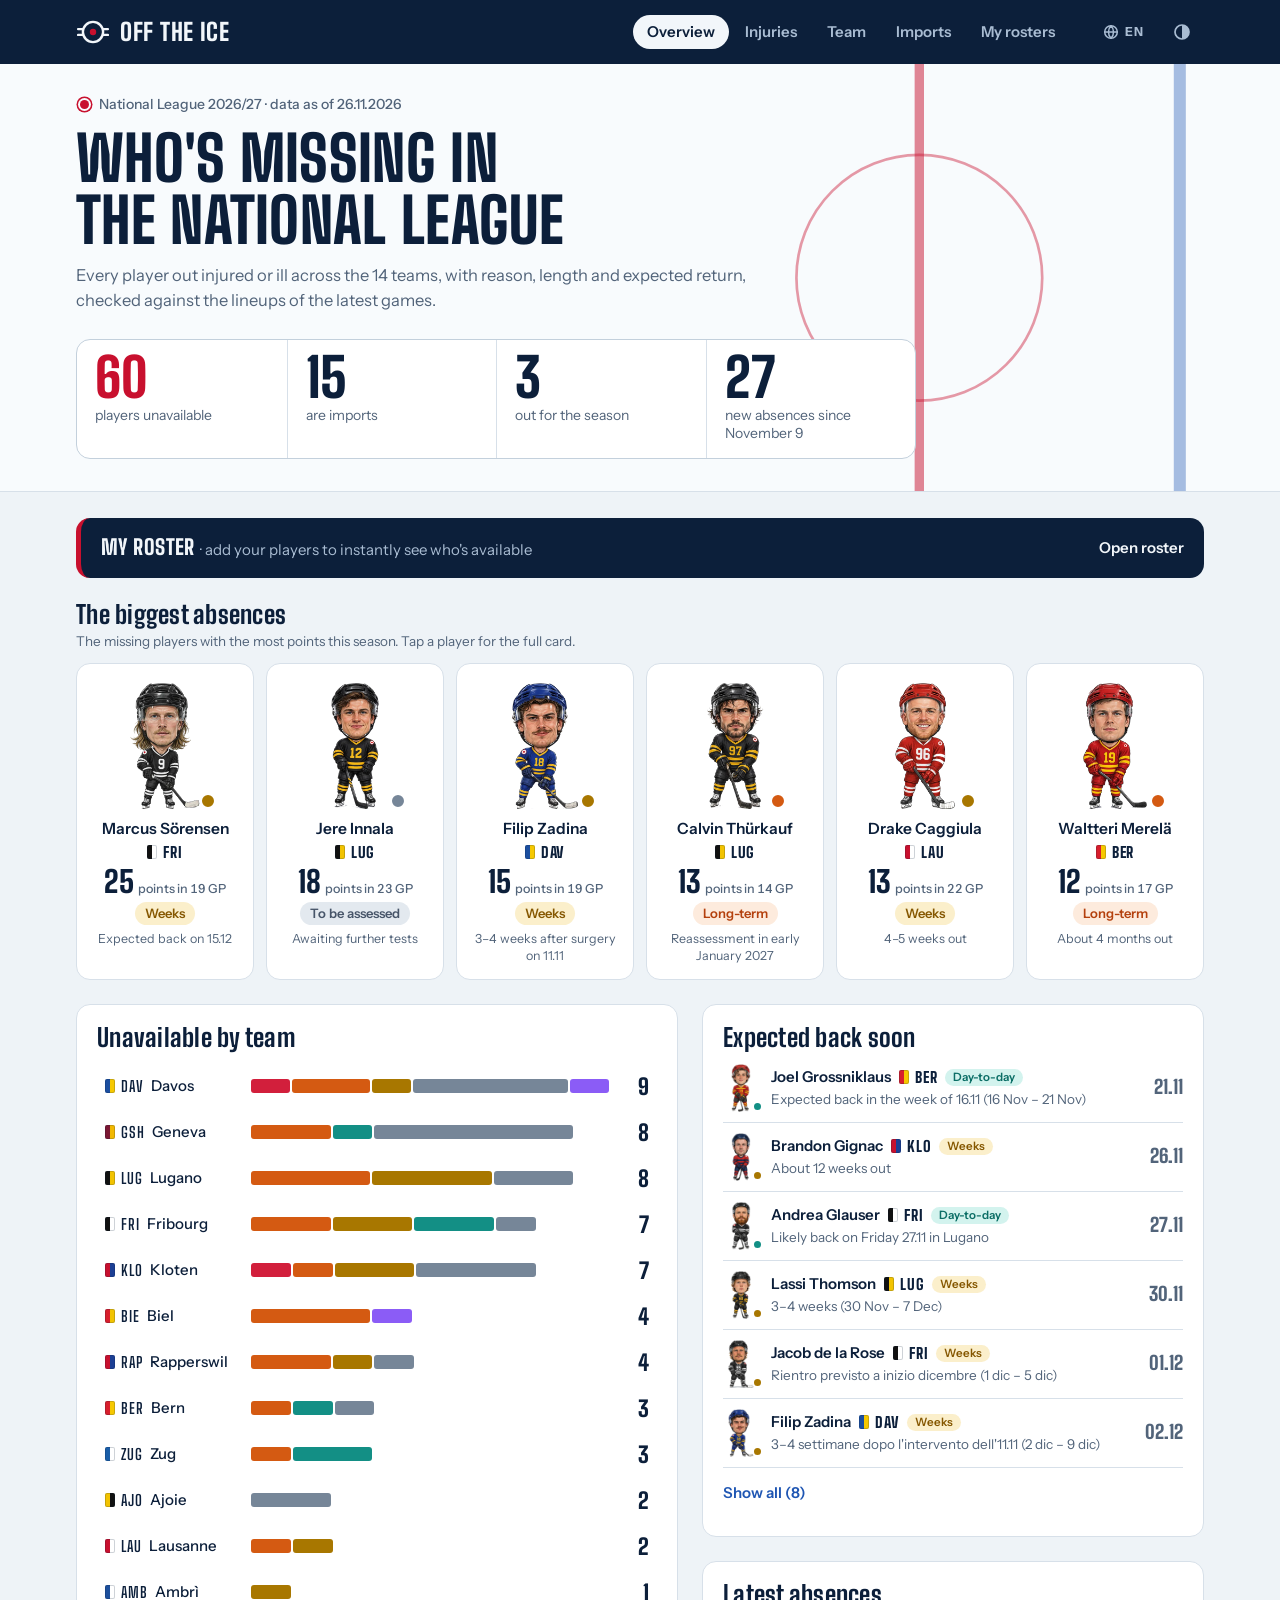
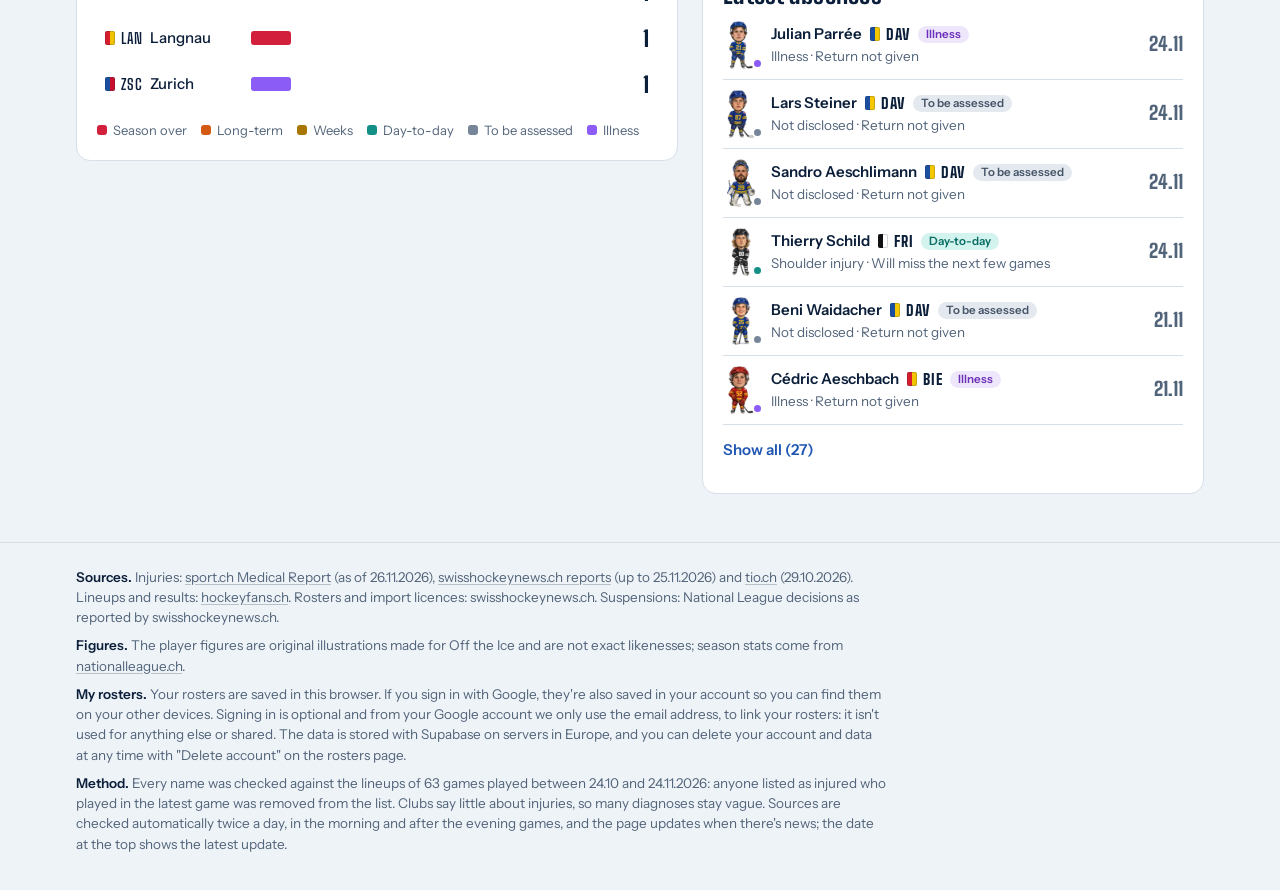
==== commit cba461dd: "Dati al 26.11.2026 23:02 Co-Authored-By: Claude Opus 5.5 <noreply@anthropic.com> Claude-Session: htt" ====
--- a/index.html
+++ b/index.html
@@ -19,15 +19,15 @@
 <meta name="theme-color" content="#0C1F3A">
 <link rel="icon" href="favicon.svg" type="image/svg+xml">
 <link rel="apple-touch-icon" href="apple-touch-icon.png">
-<meta property="og:image" content="https://scottregush.github.io/off-the-ice/og-image.png?v=2026-11-25">
+<meta property="og:image" content="https://scottregush.github.io/off-the-ice/og-image.png?v=2026-11-26">
 <meta property="og:image:width" content="1200">
 <meta property="og:image:height" content="630">
-<meta property="og:image:alt" content="Off the Ice: unavailable players in the National League, updated 25.11.2026">
+<meta property="og:image:alt" content="Off the Ice: unavailable players in the National League, updated 26.11.2026">
 <meta property="og:site_name" content="Off the Ice">
 <meta name="twitter:card" content="summary_large_image">
 <meta name="twitter:title" content="Off the Ice · Who's missing in the National League">
 <meta name="twitter:description" content="Who's missing in the National League: injuries, suspensions and scratched imports for all 14 teams, with expected return, last 5 games and your own fantasy hockey rosters. Updated twice a day.">
-<meta name="twitter:image" content="https://scottregush.github.io/off-the-ice/og-image.png?v=2026-11-25">
+<meta name="twitter:image" content="https://scottregush.github.io/off-the-ice/og-image.png?v=2026-11-26">
 <style>:root{color-scheme:light;box-sizing:border-box;padding-top:env(safe-area-inset-top,0px);padding-bottom:env(safe-area-inset-bottom,0px)}html{scroll-padding-top:env(safe-area-inset-top,0px)}body{margin:0;padding:0}img{max-width:100%}[hidden]:not([hidden=until-found i]){display:none!important}</style>
 </head>
 <body>
@@ -849,7 +849,7 @@
 
 <footer>
   <div class="wrap">
-    <p><b>Fonti.</b> Infortuni: <a href="https://sport.ch/nla/1518871/medical-report" target="_blank" rel="noopener">Medical Report di sport.ch</a> (stato 22.11.2026), <a href="https://swisshockeynews.ch/en/national-league/medicals" target="_blank" rel="noopener">bollettini di swisshockeynews.ch</a> (fino al 25.11.2026) e <a href="https://www.tio.ch/sport/hockey/1959515/giocatori-national-league-indisponibili-lugano-lazzaretto" target="_blank" rel="noopener">tio.ch</a> (29.10.2026). Formazioni e risultati: <a href="https://www.hockeyfans.ch/spieltag" target="_blank" rel="noopener">hockeyfans.ch</a>. Rose e licenze straniere: swisshockeynews.ch. Squalifiche: decisioni della National League riportate da swisshockeynews.ch.</p>
+    <p><b>Fonti.</b> Infortuni: <a href="https://sport.ch/nla/1518871/medical-report" target="_blank" rel="noopener">Medical Report di sport.ch</a> (stato 26.11.2026), <a href="https://swisshockeynews.ch/en/national-league/medicals" target="_blank" rel="noopener">bollettini di swisshockeynews.ch</a> (fino al 25.11.2026) e <a href="https://www.tio.ch/sport/hockey/1959515/giocatori-national-league-indisponibili-lugano-lazzaretto" target="_blank" rel="noopener">tio.ch</a> (29.10.2026). Formazioni e risultati: <a href="https://www.hockeyfans.ch/spieltag" target="_blank" rel="noopener">hockeyfans.ch</a>. Rose e licenze straniere: swisshockeynews.ch. Squalifiche: decisioni della National League riportate da swisshockeynews.ch.</p>
     <p><b>Personaggini.</b> I personaggini dei giocatori sono illustrazioni originali create per Off the Ice e non ritraggono fedelmente i giocatori; le statistiche stagionali provengono da <a href="https://www.nationalleague.ch" target="_blank" rel="noopener">nationalleague.ch</a>.</p>
     <p><b>Le mie rose.</b> Le tue rose sono salvate in questo browser. Se accedi con Google, vengono salvate anche nel tuo account, così le ritrovi sugli altri dispositivi. L'accesso è facoltativo e del tuo account Google usiamo solo l'indirizzo email, per collegare le rose: non viene usato per altro né condiviso. I dati sono conservati presso Supabase, su server in Europa, e puoi eliminare account e dati in qualsiasi momento con «Elimina account» nella pagina delle rose.</p>
     <p><b>Metodo.</b> Ogni nome è stato confrontato con le formazioni di <span id="ngames"></span> partite giocate tra il 24.10 e il 24.11.2026: chi figurava infortunato ma è sceso in pista nell'ultima gara è stato tolto dall'elenco. I club comunicano poco sugli infortuni, quindi molte diagnosi restano generiche. Le fonti vengono controllate automaticamente due volte al giorno, al mattino e dopo le partite serali, e la pagina si aggiorna quando ci sono novità; la data in alto indica l'ultimo aggiornamento.</p>
@@ -857,7 +857,7 @@
 </footer>
 
 <script>
-const D = {"updated":"2026-11-25","win":{"f":"2026-10-24","t":"2026-11-24","games":63},"teams":[{"id":"ajo","name":"HC Ajoie","it":"Ajoie","code":"AJO","c1":"#f2c300","c2":"#111111","last5":[{"d":"2026-11-14","opp":"DAV","ha":"H","gf":6,"ga":3,"x":"","w":true,"imp":6},{"d":"2026-11-18","opp":"ZUG","ha":"A","gf":0,"ga":3,"x":"","w":false,"imp":6},{"d":"2026-11-20","opp":"LUG","ha":"A","gf":3,"ga":2,"x":"d.r.","w":true,"imp":6},{"d":"2026-11-21","opp":"FRI","ha":"H","gf":2,"ga":1,"x":"","w":true,"imp":6},{"d":"2026-11-24","opp":"LAN","ha":"A","gf":2,"ga":4,"x":"","w":false,"imp":6}],"imports":[{"n":"Anttoni Honka","nat":"FIN","no":"3","pos":"D","age":"26","con":"2027","c":[{"s":"P","g":1,"a":0,"toi":24},{"s":"P","g":0,"a":0,"toi":24},{"s":"P","g":0,"a":2,"toi":25},{"s":"P","g":0,"a":1,"toi":23},{"s":"P","g":0,"a":1,"toi":22}],"gp":5,"g":1,"a":4,"toi":23.6,"note":""},{"n":"Julius Honka","nat":"FIN","no":"60","pos":"D","age":"30","con":"2027","c":[{"s":"P","g":1,"a":1,"toi":16},{"s":"P","g":0,"a":0,"toi":14},{"s":"SUS","w":"Squalifica di 2 giornate (carica a M. Künzle, 18.11)"},{"s":"SUS","w":"Squalifica di 2 giornate (carica a M. Künzle, 18.11)"},{"s":"P","g":0,"a":1,"toi":18}],"gp":3,"g":1,"a":2,"toi":16,"note":"Squalifica scontata: di nuovo convocabile dal 24.11"},{"n":"Daniel Carr","nat":"CAN","no":"7","pos":"A","age":"35","con":"2027","c":[{"s":"SUS","w":"Squalifica di 7 giornate per un pugno a G. Haas (16.10), scontata il 14.11"},{"s":"P","g":0,"a":0,"toi":19},{"s":"P","g":1,"a":0,"toi":19},{"s":"P","g":0,"a":1,"toi":17},{"s":"P","g":0,"a":0,"toi":20}],"gp":4,"g":1,"a":1,"toi":18.8,"note":"Rientrato dalla squalifica il 18.11 a Zugo"},{"n":"Logan Brown","nat":"USA","no":"21","pos":"A","age":"28","con":"Short-term","c":[{"s":"P","g":0,"a":1,"toi":15},{"s":"SCR","w":"Sovrannumero: 6 stranieri a referto, nessun infortunio o squalifica comunicati"},{"s":"P","g":0,"a":0,"toi":15},{"s":"P","g":0,"a":0,"toi":15},{"s":"SUS","w":"Squalifica di 2 giornate (carica alla testa di S. Schmid, 21.11)"}],"gp":3,"g":0,"a":1,"toi":15,"note":""},{"n":"Kristian Tanus","nat":"FIN","no":"27","pos":"A","age":"26","con":"2027","c":[{"s":"P","g":0,"a":2,"toi":17},{"s":"P","g":0,"a":0,"toi":18},{"s":"P","g":0,"a":1,"toi":21},{"s":"P","g":0,"a":1,"toi":19},{"s":"P","g":0,"a":0,"toi":21}],"gp":5,"g":0,"a":4,"toi":19.2,"note":""},{"n":"Jerry Turkulainen","nat":"FIN","no":"32","pos":"A","age":"28","con":"2028","c":[{"s":"P","g":0,"a":0,"toi":16},{"s":"P","g":0,"a":0,"toi":15},{"s":"P","g":0,"a":0,"toi":18},{"s":"P","g":1,"a":0,"toi":17},{"s":"P","g":0,"a":1,"toi":21}],"gp":5,"g":1,"a":1,"toi":17.4,"note":""},{"n":"Julius Nättinen","nat":"FIN","no":"74","pos":"A","age":"29","con":"2027","c":[{"s":"P","g":1,"a":0,"toi":15},{"s":"P","g":0,"a":0,"toi":16},{"s":"P","g":1,"a":0,"toi":15},{"s":"P","g":0,"a":0,"toi":18},{"s":"P","g":1,"a":0,"toi":21}],"gp":5,"g":3,"a":0,"toi":17,"note":""}],"st":{"rank":7,"gp":24,"pts":33},"next":{"d":"2026-11-26","time":"19:45","opp":"BIE","ha":"H"},"back":[{"n":"Jeremi Gerber","d":"14.11"}]},{"id":"amb","name":"HC Ambrì-Piotta","it":"Ambrì","code":"AMB","c1":"#1d4f9c","c2":"#ffffff","last5":[{"d":"2026-11-13","opp":"DAV","ha":"A","gf":1,"ga":4,"x":"","w":false,"imp":6},{"d":"2026-11-15","opp":"LAU","ha":"H","gf":4,"ga":0,"x":"","w":true,"imp":6},{"d":"2026-11-20","opp":"LAN","ha":"A","gf":4,"ga":6,"x":"","w":false,"imp":6},{"d":"2026-11-21","opp":"ZUG","ha":"H","gf":4,"ga":3,"x":"d.r.","w":true,"imp":6},{"d":"2026-11-24","opp":"BER","ha":"A","gf":2,"ga":3,"x":"","w":false,"imp":6}],"imports":[{"n":"William Worge Kreü","nat":"SWE","no":"14","pos":"D","age":"26","con":"Short-term","c":[{"s":"LEFT","w":"Contratto a termine non rinnovato"},{"s":"LEFT","w":"Contratto a termine non rinnovato"},{"s":"LEFT","w":"Contratto a termine non rinnovato"},{"s":"LEFT","w":"Contratto a termine non rinnovato"},{"s":"LEFT","w":"Contratto a termine non rinnovato"}],"gp":0,"g":0,"a":0,"toi":0,"note":"Non più in rosa: passato al Friborgo (19.11)"},{"n":"Jesse Virtanen","nat":"FIN","no":"71","pos":"D","age":"35","con":"2028","c":[{"s":"P","g":0,"a":0,"toi":20},{"s":"P","g":0,"a":0,"toi":21},{"s":"P","g":1,"a":1,"toi":22},{"s":"P","g":1,"a":2,"toi":20},{"s":"P","g":0,"a":0,"toi":23}],"gp":5,"g":2,"a":3,"toi":21.2,"note":""},{"n":"Tim Heed","nat":"SWE","no":"72","pos":"D","age":"35","con":"2027","c":[{"s":"P","g":0,"a":0,"toi":21},{"s":"P","g":1,"a":2,"toi":23},{"s":"P","g":0,"a":2,"toi":25},{"s":"P","g":0,"a":0,"toi":25},{"s":"P","g":0,"a":0,"toi":24}],"gp":5,"g":1,"a":4,"toi":23.6,"note":""},{"n":"Roby Järventie","nat":"FIN","no":"34","pos":"A","age":"24","con":"2028","c":[{"s":"P","g":0,"a":0,"toi":17},{"s":"P","g":1,"a":0,"toi":21},{"s":"P","g":0,"a":0,"toi":21},{"s":"P","g":1,"a":1,"toi":22},{"s":"P","g":0,"a":0,"toi":18}],"gp":5,"g":2,"a":1,"toi":19.8,"note":""},{"n":"Nate Schnarr","nat":"CAN","no":"76","pos":"A","age":"27","con":"2028","c":[{"s":"P","g":0,"a":0,"toi":17},{"s":"P","g":0,"a":0,"toi":20},{"s":"P","g":1,"a":1,"toi":19},{"s":"P","g":1,"a":0,"toi":20},{"s":"P","g":0,"a":0,"toi":18}],"gp":5,"g":2,"a":1,"toi":18.8,"note":""},{"n":"Michael Joly","nat":"CAN","no":"77","pos":"A","age":"31","con":"2028","c":[{"s":"P","g":0,"a":0,"toi":14},{"s":"P","g":0,"a":1,"toi":19},{"s":"P","g":0,"a":2,"toi":20},{"s":"P","g":0,"a":0,"toi":21},{"s":"P","g":1,"a":0,"toi":16}],"gp":5,"g":1,"a":3,"toi":18,"note":""},{"n":"Petr Kodýtek","nat":"CZE","no":"91","pos":"A","age":"28","con":"2028","c":[{"s":"P","g":0,"a":0,"toi":14},{"s":"P","g":0,"a":2,"toi":16},{"s":"P","g":0,"a":0,"toi":18},{"s":"P","g":0,"a":0,"toi":21},{"s":"P","g":0,"a":0,"toi":17}],"gp":5,"g":0,"a":2,"toi":17.2,"note":""}],"st":{"rank":6,"gp":23,"pts":38},"next":{"d":"2026-11-27","time":"19:45","opp":"KLO","ha":"H"},"back":[{"n":"Jesse Virtanen","d":"13.11"}]},{"id":"ber","name":"SC Bern","it":"Berna","code":"BER","c1":"#d81e2c","c2":"#f6c800","last5":[{"d":"2026-11-13","opp":"FRI","ha":"H","gf":4,"ga":3,"x":"d.r.","w":true,"imp":6},{"d":"2026-11-14","opp":"GSH","ha":"A","gf":5,"ga":2,"x":"","w":true,"imp":6},{"d":"2026-11-20","opp":"KLO","ha":"H","gf":5,"ga":2,"x":"","w":true,"imp":6},{"d":"2026-11-21","opp":"BIE","ha":"A","gf":9,"ga":5,"x":"","w":true,"imp":6},{"d":"2026-11-24","opp":"AMB","ha":"H","gf":3,"ga":2,"x":"","w":true,"imp":6}],"imports":[{"n":"Ian Mitchell","nat":"CAN","no":"5","pos":"D","age":"27","con":"2028","c":[{"s":"P","g":0,"a":2,"toi":25},{"s":"P","g":0,"a":0,"toi":21},{"s":"P","g":0,"a":1,"toi":21},{"s":"P","g":0,"a":2,"toi":24},{"s":"P","g":0,"a":0,"toi":23}],"gp":5,"g":0,"a":5,"toi":22.8,"note":""},{"n":"Anton Lindholm","nat":"SWE","no":"37","pos":"D","age":"31","con":"2027","c":[{"s":"P","g":0,"a":0,"toi":16},{"s":"P","g":0,"a":1,"toi":19},{"s":"P","g":0,"a":0,"toi":17},{"s":"P","g":0,"a":1,"toi":19},{"s":"P","g":0,"a":0,"toi":19}],"gp":5,"g":0,"a":2,"toi":18,"note":""},{"n":"Miro Aaltonen","nat":"FIN","no":"15","pos":"A","age":"33","con":"2027","c":[{"s":"P","g":0,"a":1,"toi":20},{"s":"P","g":0,"a":1,"toi":14},{"s":"P","g":0,"a":0,"toi":16},{"s":"P","g":0,"a":1,"toi":16},{"s":"P","g":0,"a":0,"toi":16}],"gp":5,"g":0,"a":3,"toi":16.4,"note":""},{"n":"Waltteri Merelä","nat":"FIN","no":"19","pos":"A","age":"28","con":"2028","c":[{"s":"INJ","w":"Parte superiore del corpo (carica subita l'11.11 contro il Lugano)"},{"s":"INJ","w":"Parte superiore del corpo (carica subita l'11.11 contro il Lugano)"},{"s":"INJ","w":"Parte superiore del corpo (carica subita l'11.11 contro il Lugano)"},{"s":"INJ","w":"Parte superiore del corpo (carica subita l'11.11 contro il Lugano)"},{"s":"INJ","w":"Parte superiore del corpo (carica subita l'11.11 contro il Lugano)"}],"gp":0,"g":0,"a":0,"toi":0,"note":""},{"n":"Sonny Milano","nat":"USA","no":"66","pos":"A","age":"30","con":"2027","c":[{"s":"P","g":0,"a":0,"toi":18},{"s":"P","g":0,"a":0,"toi":14},{"s":"P","g":0,"a":2,"toi":12},{"s":"P","g":0,"a":1,"toi":14},{"s":"P","g":0,"a":1,"toi":15}],"gp":5,"g":0,"a":4,"toi":14.6,"note":""},{"n":"Emil Bemström","nat":"SWE","no":"71","pos":"A","age":"27","con":"2027","c":[{"s":"P","g":0,"a":0,"toi":21},{"s":"P","g":2,"a":0,"toi":15},{"s":"P","g":0,"a":0,"toi":18},{"s":"P","g":2,"a":0,"toi":17},{"s":"P","g":0,"a":0,"toi":19}],"gp":5,"g":4,"a":0,"toi":18,"note":""},{"n":"Rodrigo Ābols","nat":"LAT","no":"81","pos":"A","age":"30","con":"2029","c":[{"s":"P","g":0,"a":0,"toi":18},{"s":"P","g":0,"a":1,"toi":18},{"s":"P","g":1,"a":0,"toi":16},{"s":"P","g":3,"a":0,"toi":16},{"s":"P","g":2,"a":1,"toi":17}],"gp":5,"g":6,"a":2,"toi":17,"note":""}],"st":{"rank":2,"gp":23,"pts":45},"next":{"d":"2026-11-27","time":"19:45","opp":"LAU","ha":"A"},"back":[{"n":"Marco Lehmann","d":"20.11"},{"n":"Dario Rohrbach","d":"24.11"},{"n":"Mats Alge","d":"24.11"}]},{"id":"bie","name":"EHC Biel-Bienne","it":"Bienne","code":"BIE","c1":"#d81e2c","c2":"#f2c300","last5":[{"d":"2026-10-31","opp":"GSH","ha":"A","gf":2,"ga":3,"x":"","w":false,"imp":6},{"d":"2026-11-12","opp":"ZSC","ha":"H","gf":3,"ga":4,"x":"d.r.","w":false,"imp":6},{"d":"2026-11-14","opp":"LAN","ha":"A","gf":2,"ga":5,"x":"","w":false,"imp":6},{"d":"2026-11-21","opp":"BER","ha":"H","gf":5,"ga":9,"x":"","w":false,"imp":6},{"d":"2026-11-24","opp":"LUG","ha":"A","gf":6,"ga":3,"x":"","w":true,"imp":6}],"imports":[{"n":"Harri Säteri","nat":"FIN","no":"35","pos":"P","age":"36","con":"2027","c":[{"s":"B"},{"s":"ILL","w":"Malattia"},{"s":"ILL","w":"Malattia"},{"s":"P","g":0,"a":0,"toi":34},{"s":"SCR","w":"Sovrannumero: 6 stranieri a referto, nessun infortunio o squalifica comunicati"}],"gp":1,"g":0,"a":0,"toi":34,"note":""},{"n":"Victor Söderström","nat":"SWE","no":"9","pos":"D","age":"25","con":"2028","c":[{"s":"P","g":0,"a":1,"toi":24},{"s":"P","g":0,"a":1,"toi":25},{"s":"P","g":0,"a":0,"toi":22},{"s":"P","g":1,"a":1,"toi":22},{"s":"P","g":0,"a":1,"toi":24}],"gp":5,"g":1,"a":4,"toi":23.4,"note":""},{"n":"Alexander Iakovenko","nat":"RUS","no":"75","pos":"D","age":"28","con":"2031","c":[{"s":"INJ","w":"Infortunio muscolare all'inguine"},{"s":"P","g":0,"a":0,"toi":19},{"s":"P","g":0,"a":0,"toi":19},{"s":"P","g":0,"a":0,"toi":20},{"s":"P","g":0,"a":1,"toi":18}],"gp":4,"g":0,"a":1,"toi":19,"note":""},{"n":"Lias Andersson","nat":"SWE","no":"24","pos":"A","age":"28","con":"2028","c":[{"s":"P","g":1,"a":0,"toi":20},{"s":"P","g":0,"a":1,"toi":20},{"s":"P","g":0,"a":0,"toi":20},{"s":"P","g":2,"a":1,"toi":18},{"s":"P","g":1,"a":0,"toi":21}],"gp":5,"g":4,"a":2,"toi":19.8,"note":""},{"n":"Toni Rajala","nat":"FIN","no":"25","pos":"A","age":"35","con":"2027","c":[{"s":"P","g":0,"a":1,"toi":19},{"s":"P","g":0,"a":0,"toi":16},{"s":"P","g":0,"a":0,"toi":19},{"s":"SCR","w":"Sovrannumero: 6 stranieri a referto, nessun infortunio o squalifica comunicati"},{"s":"P","g":0,"a":0,"toi":17}],"gp":4,"g":0,"a":1,"toi":17.8,"note":""},{"n":"Marcus Sylvegård","nat":"SWE","no":"29","pos":"A","age":"27","con":"2027","c":[{"s":"P","g":0,"a":0,"toi":19},{"s":"P","g":0,"a":2,"toi":18},{"s":"P","g":1,"a":0,"toi":18},{"s":"P","g":0,"a":2,"toi":18},{"s":"P","g":0,"a":0,"toi":18}],"gp":5,"g":1,"a":4,"toi":18.2,"note":""},{"n":"Jeff Skinner","nat":"CAN","no":"53","pos":"A","age":"34","con":"2027","c":[{"s":"P","g":0,"a":0,"toi":15},{"s":"P","g":0,"a":1,"toi":16},{"s":"P","g":0,"a":0,"toi":15},{"s":"P","g":0,"a":0,"toi":16},{"s":"P","g":1,"a":0,"toi":10}],"gp":5,"g":1,"a":1,"toi":14.4,"note":""}],"st":{"rank":11,"gp":22,"pts":27},"next":{"d":"2026-11-26","time":"19:45","opp":"AJO","ha":"A"},"back":[{"n":"Alexander Iakovenko","d":"12.11"},{"n":"Mark Sever","d":"12.11"},{"n":"Jérémie Bärtschi","d":"12.11"},{"n":"Harri Säteri","d":"21.11"},{"n":"Dominic Zwerger","d":"21.11"}]},{"id":"dav","name":"HC Davos","it":"Davos","code":"DAV","c1":"#1c4fa0","c2":"#f6c800","last5":[{"d":"2026-10-31","opp":"LAU","ha":"A","gf":2,"ga":3,"x":"d.t.s.","w":false,"imp":5},{"d":"2026-11-13","opp":"AMB","ha":"H","gf":4,"ga":1,"x":"","w":true,"imp":4},{"d":"2026-11-14","opp":"AJO","ha":"A","gf":3,"ga":6,"x":"","w":false,"imp":4},{"d":"2026-11-21","opp":"KLO","ha":"A","gf":2,"ga":3,"x":"","w":false,"imp":6},{"d":"2026-11-24","opp":"GSH","ha":"H","gf":2,"ga":4,"x":"","w":false,"imp":6}],"imports":[{"n":"Martin Gernát","nat":"SVK","no":"28","pos":"D","age":"33","con":"2027","c":[{"s":"P","g":0,"a":0,"toi":0},{"s":"P","g":0,"a":0,"toi":18},{"s":"P","g":0,"a":0,"toi":18},{"s":"P","g":0,"a":1,"toi":19},{"s":"P","g":0,"a":0,"toi":19}],"gp":5,"g":0,"a":1,"toi":14.8,"note":""},{"n":"Frédéric Allard","nat":"CAN","no":"58","pos":"D","age":"28","con":"2028","c":[{"s":"P","g":0,"a":1,"toi":0},{"s":"P","g":0,"a":0,"toi":19},{"s":"P","g":0,"a":1,"toi":23},{"s":"P","g":0,"a":0,"toi":20},{"s":"P","g":0,"a":0,"toi":20}],"gp":5,"g":0,"a":2,"toi":16.4,"note":""},{"n":"Simon Ryfors","nat":"SWE","no":"15","pos":"A","age":"29","con":"2028","c":[{"s":"INJ","w":"Rottura del crociato e lesione al menisco: stagione finita"},{"s":"INJ","w":"Rottura del crociato e lesione al menisco: stagione finita"},{"s":"INJ","w":"Rottura del crociato e lesione al menisco: stagione finita"},{"s":"INJ","w":"Rottura del crociato e lesione al menisco: stagione finita"},{"s":"INJ","w":"Rottura del crociato e lesione al menisco: stagione finita"}],"gp":0,"g":0,"a":0,"toi":0,"note":""},{"n":"Filip Zadina","nat":"CZE","no":"18","pos":"A","age":"26","con":"2028","c":[{"s":"P","g":0,"a":1,"toi":0},{"s":"INJ","w":"Infortunio che ha richiesto un'operazione"},{"s":"INJ","w":"Infortunio che ha richiesto un'operazione"},{"s":"INJ","w":"Infortunio che ha richiesto un'operazione"},{"s":"INJ","w":"Infortunio che ha richiesto un'operazione"}],"gp":1,"g":0,"a":1,"toi":0,"note":""},{"n":"Adam Tambellini","nat":"CAN","no":"19","pos":"A","age":"32","con":"2028","c":[{"s":"P","g":0,"a":0,"toi":0},{"s":"P","g":0,"a":1,"toi":16},{"s":"P","g":0,"a":0,"toi":15},{"s":"P","g":0,"a":0,"toi":15},{"s":"P","g":0,"a":0,"toi":15}],"gp":5,"g":0,"a":1,"toi":12.2,"note":""},{"n":"Brendan Lemieux","nat":"CAN","no":"22","pos":"A","age":"30","con":"2027","c":[{"s":"SUS","w":"Squalifica di 3 giornate (carica da dietro su N. Dünner, 30.10), scontata il 14.11"},{"s":"SUS","w":"Squalifica di 3 giornate (carica da dietro su N. Dünner, 30.10), scontata il 14.11"},{"s":"SUS","w":"Squalifica di 3 giornate (carica da dietro su N. Dünner, 30.10), scontata il 14.11"},{"s":"P","g":0,"a":0,"toi":13},{"s":"P","g":0,"a":0,"toi":16}],"gp":2,"g":0,"a":0,"toi":14.5,"note":"Rientrato dalla squalifica il 21.11 a Kloten"},{"n":"Joakim Nordström","nat":"SWE","no":"42","pos":"A","age":"34","con":"2027","c":[{"s":"INJ","w":"Postumi di una grave commozione cerebrale"},{"s":"INJ","w":"Postumi di una grave commozione cerebrale"},{"s":"INJ","w":"Postumi di una grave commozione cerebrale"},{"s":"INJ","w":"Postumi di una grave commozione cerebrale"},{"s":"INJ","w":"Postumi di una grave commozione cerebrale"}],"gp":0,"g":0,"a":0,"toi":0,"note":""},{"n":"Rasmus Asplund","nat":"SWE","no":"74","pos":"A","age":"28","con":"2029","c":[{"s":"INJ","w":"Parte inferiore del corpo (ricaduta il 10.11 al rientro in CHL)"},{"s":"INJ","w":"Parte inferiore del corpo (ricaduta il 10.11 al rientro in CHL)"},{"s":"INJ","w":"Parte inferiore del corpo (ricaduta il 10.11 al rientro in CHL)"},{"s":"P","g":0,"a":0,"toi":19},{"s":"P","g":0,"a":1,"toi":20}],"gp":2,"g":0,"a":1,"toi":19.5,"note":""},{"n":"Joseph Blandisi","nat":"CAN","no":"91","pos":"A","age":"32","con":"2027","c":[{"s":"P","g":0,"a":0,"toi":0},{"s":"P","g":0,"a":0,"toi":17},{"s":"P","g":0,"a":0,"toi":17},{"s":"P","g":0,"a":0,"toi":18},{"s":"P","g":0,"a":0,"toi":17}],"gp":5,"g":0,"a":0,"toi":13.8,"note":""}],"st":{"rank":12,"gp":23,"pts":27},"next":{"d":"2026-11-28","time":"19:45","opp":"ZUG","ha":"A"},"back":[{"n":"Calle Andersson","d":"13.11"},{"n":"Nico Gross","d":"13.11"},{"n":"Rasmus Asplund","d":"21.11"}]},{"id":"fri","name":"HC Fribourg-Gottéron","it":"Friborgo","code":"FRI","c1":"#111111","c2":"#ffffff","last5":[{"d":"2026-11-13","opp":"BER","ha":"A","gf":3,"ga":4,"x":"d.r.","w":false,"imp":5},{"d":"2026-11-14","opp":"KLO","ha":"H","gf":2,"ga":4,"x":"","w":false,"imp":5},{"d":"2026-11-20","opp":"RAP","ha":"H","gf":3,"ga":0,"x":"","w":true,"imp":4},{"d":"2026-11-21","opp":"AJO","ha":"A","gf":1,"ga":2,"x":"","w":false,"imp":4},{"d":"2026-11-24","opp":"ZSC","ha":"H","gf":1,"ga":5,"x":"","w":false,"imp":4}],"imports":[{"n":"Michael Kapla","nat":"USA","no":"3","pos":"D","age":"32","con":"2028","c":[{"s":"P","g":0,"a":1,"toi":25},{"s":"P","g":0,"a":0,"toi":24},{"s":"P","g":0,"a":0,"toi":21},{"s":"P","g":1,"a":0,"toi":21},{"s":"P","g":0,"a":0,"toi":17}],"gp":5,"g":1,"a":1,"toi":21.6,"note":""},{"n":"Patrik Nemeth","nat":"SWE","no":"12","pos":"D","age":"34","con":"2027","c":[{"s":"INJ","w":"Parte superiore del corpo"},{"s":"INJ","w":"Parte superiore del corpo"},{"s":"INJ","w":"Parte superiore del corpo"},{"s":"INJ","w":"Parte superiore del corpo"},{"s":"INJ","w":"Commozione cerebrale"}],"gp":0,"g":0,"a":0,"toi":0,"note":""},{"n":"Marcus Sörensen","nat":"SWE","no":"9","pos":"A","age":"34","con":"2029","c":[{"s":"P","g":0,"a":2,"toi":18},{"s":"P","g":1,"a":0,"toi":16},{"s":"INJ","w":"Non comunicato (14.11)"},{"s":"INJ","w":"Non comunicato (14.11)"},{"s":"INJ","w":"Non comunicato (14.11)"}],"gp":2,"g":1,"a":2,"toi":17,"note":""},{"n":"Henrik Borgström","nat":"FIN","no":"21","pos":"A","age":"29","con":"2029","c":[{"s":"P","g":1,"a":0,"toi":21},{"s":"P","g":0,"a":2,"toi":22},{"s":"P","g":2,"a":0,"toi":19},{"s":"P","g":0,"a":0,"toi":19},{"s":"P","g":0,"a":0,"toi":22}],"gp":5,"g":3,"a":2,"toi":20.6,"note":""},{"n":"Anthony Richard","nat":"CAN","no":"29","pos":"A","age":"29","con":"2028","c":[{"s":"P","g":1,"a":0,"toi":15},{"s":"P","g":0,"a":0,"toi":11},{"s":"P","g":0,"a":0,"toi":17},{"s":"P","g":0,"a":0,"toi":15},{"s":"P","g":0,"a":0,"toi":13}],"gp":5,"g":1,"a":0,"toi":14.2,"note":""},{"n":"Jacob de la Rose","nat":"SWE","no":"95","pos":"A","age":"31","con":"2029","c":[{"s":"P","g":0,"a":0,"toi":23},{"s":"P","g":1,"a":0,"toi":21},{"s":"INJ","w":"Non comunicato (14.11)"},{"s":"INJ","w":"Non comunicato (14.11)"},{"s":"INJ","w":"Non comunicato (14.11)"}],"gp":2,"g":1,"a":0,"toi":22,"note":""},{"n":"William Worge Kreü","nat":"SWE","no":"14","pos":"D","age":"26","con":"Short-term","c":[{"s":"N"},{"s":"N"},{"s":"P","g":0,"a":0,"toi":20},{"s":"P","g":0,"a":0,"toi":19},{"s":"P","g":0,"a":0,"toi":16}],"gp":3,"g":0,"a":0,"toi":18.3,"note":"Arrivato dall'Ambrì il 19.11, contratto fino a fine stagione"}],"st":{"rank":8,"gp":23,"pts":31},"next":{"d":"2026-11-26","time":"19:45","opp":"ZUG","ha":"H"},"back":[{"n":"Jonas Taibel","d":"13.11"},{"n":"Kevin Nicolet","d":"20.11"},{"n":"Maximilian Streule","d":"24.11"}]},{"id":"ser","name":"Genève-Servette HC","it":"Ginevra","code":"GSH","c1":"#7b1733","c2":"#f2b800","last5":[{"d":"2026-11-14","opp":"BER","ha":"H","gf":2,"ga":5,"x":"","w":false,"imp":5},{"d":"2026-11-15","opp":"KLO","ha":"A","gf":5,"ga":3,"x":"","w":true,"imp":5},{"d":"2026-11-20","opp":"ZUG","ha":"A","gf":1,"ga":7,"x":"","w":false,"imp":5},{"d":"2026-11-22","opp":"LAU","ha":"H","gf":3,"ga":4,"x":"d.t.s.","w":false,"imp":5},{"d":"2026-11-24","opp":"DAV","ha":"A","gf":4,"ga":2,"x":"","w":true,"imp":5}],"imports":[{"n":"Adam Boqvist","nat":"SWE","no":"3","pos":"D","age":"26","con":"2028","c":[{"s":"P","g":0,"a":2,"toi":23},{"s":"P","g":1,"a":0,"toi":22},{"s":"P","g":0,"a":0,"toi":16},{"s":"P","g":0,"a":0,"toi":23},{"s":"P","g":0,"a":3,"toi":21}],"gp":5,"g":1,"a":5,"toi":21,"note":""},{"n":"Vili Saarijärvi","nat":"FIN","no":"46","pos":"D","age":"29","con":"2027","c":[{"s":"P","g":0,"a":0,"toi":21},{"s":"P","g":1,"a":0,"toi":19},{"s":"P","g":0,"a":1,"toi":20},{"s":"P","g":0,"a":0,"toi":20},{"s":"P","g":2,"a":0,"toi":20}],"gp":5,"g":3,"a":1,"toi":20,"note":""},{"n":"Jesse Puljujärvi","nat":"FIN","no":"9","pos":"A","age":"28","con":"2030","c":[{"s":"P","g":0,"a":1,"toi":22},{"s":"P","g":0,"a":2,"toi":18},{"s":"P","g":0,"a":0,"toi":17},{"s":"P","g":1,"a":1,"toi":19},{"s":"P","g":1,"a":0,"toi":18}],"gp":5,"g":2,"a":4,"toi":18.8,"note":""},{"n":"Jimmy Vesey","nat":"USA","no":"16","pos":"A","age":"33","con":"2027","c":[{"s":"P","g":0,"a":0,"toi":21},{"s":"P","g":2,"a":2,"toi":16},{"s":"P","g":0,"a":0,"toi":18},{"s":"P","g":0,"a":1,"toi":19},{"s":"P","g":0,"a":3,"toi":18}],"gp":5,"g":2,"a":6,"toi":18.4,"note":""},{"n":"Markus Granlund","nat":"FIN","no":"60","pos":"A","age":"33","con":"2028","c":[{"s":"INJ","w":"Parte superiore del corpo (30.09)"},{"s":"INJ","w":"Parte superiore del corpo (30.09)"},{"s":"INJ","w":"Parte superiore del corpo (30.09)"},{"s":"INJ","w":"Parte superiore del corpo (30.09)"},{"s":"INJ","w":"Parte superiore del corpo (30.09)"}],"gp":0,"g":0,"a":0,"toi":0,"note":""},{"n":"Sakari Manninen","nat":"FIN","no":"65","pos":"A","age":"34","con":"2027","c":[{"s":"P","g":1,"a":0,"toi":22},{"s":"P","g":0,"a":3,"toi":20},{"s":"P","g":0,"a":0,"toi":18},{"s":"P","g":0,"a":1,"toi":21},{"s":"P","g":0,"a":0,"toi":20}],"gp":5,"g":1,"a":4,"toi":20.2,"note":""},{"n":"Jan Rutta","nat":"CZE","no":"","pos":"D","age":"36","con":"","c":[{"s":"LEFT","w":"Trasferito allo Sparta Praga il 2.11"},{"s":"LEFT","w":"Trasferito allo Sparta Praga il 2.11"},{"s":"LEFT","w":"Trasferito allo Sparta Praga il 2.11"},{"s":"LEFT","w":"Trasferito allo Sparta Praga il 2.11"},{"s":"LEFT","w":"Trasferito allo Sparta Praga il 2.11"}],"gp":0,"g":0,"a":0,"toi":0,"note":"Non più in rosa: trasferito allo Sparta Praga (2.11)"}],"st":{"rank":4,"gp":24,"pts":39},"next":{"d":"2026-11-27","time":"19:45","opp":"LAN","ha":"A"},"back":[{"n":"Adam Boqvist","d":"14.11"},{"n":"Vili Saarijärvi","d":"14.11"},{"n":"Sakari Manninen","d":"14.11"},{"n":"Ramon Untersander","d":"20.11"}]},{"id":"klo","name":"EHC Kloten","it":"Kloten","code":"KLO","c1":"#c8102e","c2":"#1c3f94","last5":[{"d":"2026-11-14","opp":"FRI","ha":"A","gf":4,"ga":2,"x":"","w":true,"imp":6},{"d":"2026-11-15","opp":"GSH","ha":"H","gf":3,"ga":5,"x":"","w":false,"imp":6},{"d":"2026-11-20","opp":"BER","ha":"A","gf":2,"ga":5,"x":"","w":false,"imp":6},{"d":"2026-11-21","opp":"DAV","ha":"H","gf":3,"ga":2,"x":"","w":true,"imp":6},{"d":"2026-11-24","opp":"ZUG","ha":"A","gf":1,"ga":3,"x":"","w":false,"imp":6}],"imports":[{"n":"Simon Johansson","nat":"SWE","no":"23","pos":"D","age":"27","con":"2028","c":[{"s":"P","g":1,"a":2,"toi":26},{"s":"P","g":1,"a":1,"toi":25},{"s":"P","g":0,"a":0,"toi":20},{"s":"P","g":0,"a":0,"toi":24},{"s":"P","g":0,"a":0,"toi":21}],"gp":5,"g":2,"a":3,"toi":23.2,"note":""},{"n":"Max Lindroth","nat":"SWE","no":"55","pos":"D","age":"30","con":"2027","c":[{"s":"P","g":0,"a":1,"toi":22},{"s":"P","g":0,"a":1,"toi":24},{"s":"P","g":0,"a":0,"toi":21},{"s":"P","g":1,"a":0,"toi":22},{"s":"P","g":0,"a":0,"toi":22}],"gp":5,"g":1,"a":2,"toi":22.2,"note":""},{"n":"Brandon Gignac","nat":"CAN","no":"10","pos":"A","age":"29","con":"2027","c":[{"s":"INJ","w":"Infortunio al gomito (03.09)"},{"s":"INJ","w":"Infortunio al gomito (03.09)"},{"s":"INJ","w":"Infortunio al gomito (03.09)"},{"s":"INJ","w":"Infortunio al gomito (03.09)"},{"s":"INJ","w":"Infortunio al gomito (03.09)"}],"gp":0,"g":0,"a":0,"toi":0,"note":""},{"n":"Arttu Ruotsalainen","nat":"FIN","no":"25","pos":"A","age":"29","con":"2028","c":[{"s":"P","g":1,"a":0,"toi":23},{"s":"P","g":0,"a":0,"toi":20},{"s":"P","g":0,"a":2,"toi":17},{"s":"P","g":0,"a":0,"toi":20},{"s":"P","g":1,"a":0,"toi":20}],"gp":5,"g":2,"a":2,"toi":20,"note":""},{"n":"Pontus Åberg","nat":"SWE","no":"46","pos":"A","age":"33","con":"2028","c":[{"s":"P","g":0,"a":0,"toi":19},{"s":"P","g":0,"a":0,"toi":9},{"s":"P","g":0,"a":0,"toi":16},{"s":"P","g":0,"a":1,"toi":16},{"s":"P","g":0,"a":0,"toi":19}],"gp":5,"g":0,"a":1,"toi":15.8,"note":""},{"n":"Joona Luoto","nat":"FIN","no":"47","pos":"A","age":"29","con":"Short-term","c":[{"s":"P","g":0,"a":0,"toi":16},{"s":"P","g":0,"a":0,"toi":22},{"s":"P","g":0,"a":0,"toi":16},{"s":"P","g":0,"a":0,"toi":19},{"s":"P","g":0,"a":0,"toi":17}],"gp":5,"g":0,"a":0,"toi":18,"note":""},{"n":"Petteri Puhakka","nat":"FIN","no":"90","pos":"A","age":"25","con":"2027","c":[{"s":"P","g":0,"a":0,"toi":24},{"s":"P","g":0,"a":0,"toi":20},{"s":"P","g":0,"a":1,"toi":17},{"s":"P","g":0,"a":0,"toi":21},{"s":"P","g":0,"a":1,"toi":19}],"gp":5,"g":0,"a":2,"toi":20.2,"note":""}],"st":{"rank":14,"gp":24,"pts":24},"next":{"d":"2026-11-27","time":"19:45","opp":"AMB","ha":"A"},"back":[{"n":"Noah Delémont","d":"14.11"},{"n":"Dario Sidler","d":"20.11"},{"n":"Nicholas Steiner","d":"21.11"},{"n":"Michael Hügli","d":"21.11"}]},{"id":"lan","name":"SCL Tigers","it":"Langnau","code":"LAN","c1":"#d81e2c","c2":"#f2c300","last5":[{"d":"2026-11-13","opp":"LUG","ha":"A","gf":1,"ga":2,"x":"","w":false,"imp":6},{"d":"2026-11-14","opp":"BIE","ha":"H","gf":5,"ga":2,"x":"","w":true,"imp":6},{"d":"2026-11-20","opp":"AMB","ha":"H","gf":6,"ga":4,"x":"","w":true,"imp":6},{"d":"2026-11-22","opp":"RAP","ha":"A","gf":2,"ga":5,"x":"","w":false,"imp":6},{"d":"2026-11-24","opp":"AJO","ha":"H","gf":4,"ga":2,"x":"","w":true,"imp":6}],"imports":[{"n":"Santtu Kinnunen","nat":"FIN","no":"27","pos":"D","age":"27","con":"2028","c":[{"s":"P","g":0,"a":0,"toi":22},{"s":"P","g":0,"a":1,"toi":18},{"s":"P","g":0,"a":0,"toi":20},{"s":"P","g":0,"a":0,"toi":22},{"s":"SCR","w":"Sovrannumero: 6 stranieri a referto, nessun infortunio o squalifica comunicati"}],"gp":4,"g":0,"a":1,"toi":20.5,"note":""},{"n":"Juuso Riikola","nat":"FIN","no":"50","pos":"D","age":"33","con":"2029","c":[{"s":"P","g":0,"a":0,"toi":22},{"s":"P","g":1,"a":1,"toi":25},{"s":"P","g":0,"a":1,"toi":23},{"s":"P","g":0,"a":1,"toi":22},{"s":"P","g":0,"a":0,"toi":25}],"gp":5,"g":1,"a":3,"toi":23.4,"note":""},{"n":"Saku Mäenalanen","nat":"FIN","no":"8","pos":"A","age":"32","con":"2029","c":[{"s":"P","g":0,"a":0,"toi":18},{"s":"P","g":1,"a":0,"toi":18},{"s":"P","g":2,"a":0,"toi":15},{"s":"P","g":0,"a":0,"toi":17},{"s":"P","g":0,"a":1,"toi":17}],"gp":5,"g":3,"a":1,"toi":17,"note":""},{"n":"Hannes Björninen","nat":"FIN","no":"11","pos":"A","age":"31","con":"2029","c":[{"s":"P","g":0,"a":1,"toi":18},{"s":"P","g":0,"a":3,"toi":20},{"s":"P","g":0,"a":0,"toi":19},{"s":"P","g":0,"a":1,"toi":20},{"s":"P","g":1,"a":1,"toi":16}],"gp":5,"g":1,"a":6,"toi":18.6,"note":""},{"n":"Emil Pettersson","nat":"SWE","no":"14","pos":"A","age":"32","con":"2027","c":[{"s":"SCR","w":"Sovrannumero: 6 stranieri a referto, nessun infortunio o squalifica comunicati"},{"s":"P","g":0,"a":1,"toi":15},{"s":"P","g":0,"a":0,"toi":16},{"s":"P","g":0,"a":0,"toi":16},{"s":"P","g":1,"a":0,"toi":15}],"gp":4,"g":1,"a":1,"toi":15.5,"note":""},{"n":"André Petersson","nat":"SWE","no":"20","pos":"A","age":"36","con":"2028","c":[{"s":"P","g":0,"a":0,"toi":15},{"s":"INJ","w":"Parte inferiore del corpo (13.11)"},{"s":"INJ","w":"Parte inferiore del corpo (13.11)"},{"s":"INJ","w":"Parte inferiore del corpo (13.11)"},{"s":"P","g":0,"a":1,"toi":14}],"gp":2,"g":0,"a":1,"toi":14.5,"note":""},{"n":"Jonathan Dahlén","nat":"SWE","no":"54","pos":"A","age":"28","con":"2027","c":[{"s":"P","g":0,"a":1,"toi":13},{"s":"P","g":0,"a":1,"toi":16},{"s":"P","g":1,"a":0,"toi":15},{"s":"P","g":2,"a":0,"toi":18},{"s":"P","g":0,"a":1,"toi":14}],"gp":5,"g":3,"a":3,"toi":15.2,"note":""}],"st":{"rank":5,"gp":24,"pts":38},"next":{"d":"2026-11-27","time":"19:45","opp":"GSH","ha":"H"},"back":[{"n":"Gian Meier","d":"13.11"},{"n":"Joel Salzgeber","d":"22.11"},{"n":"Samuel Erni","d":"24.11"},{"n":"André Petersson","d":"24.11"},{"n":"Loris Wey","d":"24.11"}]},{"id":"lau","name":"Lausanne HC","it":"Losanna","code":"LAU","c1":"#c8102e","c2":"#ffffff","last5":[{"d":"2026-10-31","opp":"DAV","ha":"H","gf":3,"ga":2,"x":"d.t.s.","w":true,"imp":4},{"d":"2026-11-15","opp":"AMB","ha":"A","gf":0,"ga":4,"x":"","w":false,"imp":5},{"d":"2026-11-19","opp":"ZSC","ha":"H","gf":2,"ga":5,"x":"","w":false,"imp":5},{"d":"2026-11-22","opp":"GSH","ha":"A","gf":4,"ga":3,"x":"d.t.s.","w":true,"imp":5},{"d":"2026-11-24","opp":"RAP","ha":"H","gf":4,"ga":3,"x":"d.r.","w":true,"imp":6}],"imports":[{"n":"Connor Carrick","nat":"USA","no":"5","pos":"D","age":"32","con":"Short-term","c":[{"s":"P","g":0,"a":1,"toi":0},{"s":"P","g":0,"a":0,"toi":24},{"s":"P","g":0,"a":0,"toi":23},{"s":"P","g":2,"a":0,"toi":24},{"s":"P","g":0,"a":1,"toi":19}],"gp":5,"g":2,"a":2,"toi":18,"note":""},{"n":"Colin Miller","nat":"CAN","no":"6","pos":"D","age":"34","con":"2027","c":[{"s":"INJ","w":"Commozione cerebrale"},{"s":"INJ","w":"Commozione cerebrale"},{"s":"INJ","w":"Commozione cerebrale"},{"s":"INJ","w":"Commozione cerebrale"},{"s":"INJ","w":"Commozione cerebrale"}],"gp":0,"g":0,"a":0,"toi":0,"note":""},{"n":"Erik Brännström","nat":"SWE","no":"26","pos":"D","age":"27","con":"2028","c":[{"s":"INJ","w":"Infortunio alla spalla (30.09)"},{"s":"INJ","w":"Infortunio alla spalla (30.09)"},{"s":"INJ","w":"Infortunio alla spalla (30.09)"},{"s":"INJ","w":"Infortunio alla spalla (30.09)"},{"s":"P","g":0,"a":0,"toi":20}],"gp":1,"g":0,"a":0,"toi":20,"note":""},{"n":"Antti Suomela","nat":"FIN","no":"11","pos":"A","age":"32","con":"2027","c":[{"s":"P","g":0,"a":0,"toi":0},{"s":"P","g":0,"a":0,"toi":19},{"s":"P","g":1,"a":0,"toi":22},{"s":"P","g":0,"a":1,"toi":20},{"s":"P","g":1,"a":1,"toi":20}],"gp":5,"g":2,"a":2,"toi":16.2,"note":""},{"n":"Austin Czarnik","nat":"USA","no":"27","pos":"A","age":"33","con":"2027","c":[{"s":"INJ","w":"Operazione alla mano (23.09)"},{"s":"P","g":0,"a":0,"toi":20},{"s":"P","g":0,"a":0,"toi":4},{"s":"P","g":1,"a":1,"toi":20},{"s":"P","g":0,"a":1,"toi":20}],"gp":4,"g":1,"a":2,"toi":16,"note":""},{"n":"Ahti Oksanen","nat":"FIN","no":"29","pos":"A","age":"33","con":"2027","c":[{"s":"P","g":0,"a":0,"toi":0},{"s":"P","g":0,"a":0,"toi":18},{"s":"P","g":0,"a":1,"toi":19},{"s":"P","g":0,"a":0,"toi":17},{"s":"P","g":2,"a":0,"toi":18}],"gp":5,"g":2,"a":1,"toi":14.4,"note":""},{"n":"Curtis Lazar","nat":"CAN","no":"42","pos":"A","age":"31","con":"2027","c":[{"s":"INJ","w":"Infortunio al ginocchio (23.10)"},{"s":"INJ","w":"Infortunio al ginocchio (23.10)"},{"s":"INJ","w":"Infortunio al ginocchio (23.10)"},{"s":"P","g":0,"a":0,"toi":15},{"s":"P","g":0,"a":0,"toi":20}],"gp":2,"g":0,"a":0,"toi":17.5,"note":""},{"n":"Drake Caggiula","nat":"CAN","no":"96","pos":"A","age":"32","con":"2028","c":[{"s":"P","g":0,"a":1,"toi":0},{"s":"P","g":0,"a":0,"toi":21},{"s":"P","g":0,"a":0,"toi":6},{"s":"INJ","w":"Non comunicato (19.11)"},{"s":"INJ","w":"Non comunicato (19.11)"}],"gp":3,"g":0,"a":1,"toi":9,"note":""}],"st":{"rank":9,"gp":24,"pts":30},"next":{"d":"2026-11-27","time":"19:45","opp":"BER","ha":"H"},"back":[{"n":"Austin Czarnik","d":"15.11"},{"n":"Curtis Lazar","d":"22.11"},{"n":"Erik Brännström","d":"24.11"},{"n":"Inaki Baragano","d":"24.11"}]},{"id":"lug","name":"HC Lugano","it":"Lugano","code":"LUG","c1":"#111111","c2":"#f2c300","last5":[{"d":"2026-11-13","opp":"LAN","ha":"H","gf":2,"ga":1,"x":"","w":true,"imp":6},{"d":"2026-11-14","opp":"RAP","ha":"A","gf":4,"ga":0,"x":"","w":true,"imp":6},{"d":"2026-11-20","opp":"AJO","ha":"H","gf":2,"ga":3,"x":"d.r.","w":false,"imp":6},{"d":"2026-11-21","opp":"ZSC","ha":"A","gf":1,"ga":4,"x":"","w":false,"imp":6},{"d":"2026-11-24","opp":"BIE","ha":"H","gf":3,"ga":6,"x":"","w":false,"imp":5}],"imports":[{"n":"Lassi Thomson","nat":"FIN","no":"60","pos":"D","age":"26","con":"2028","c":[{"s":"INJ","w":"Parte superiore del corpo (09.11)"},{"s":"INJ","w":"Parte superiore del corpo (09.11)"},{"s":"INJ","w":"Parte superiore del corpo (09.11)"},{"s":"INJ","w":"Parte superiore del corpo (09.11)"},{"s":"INJ","w":"Parte superiore del corpo (09.11)"}],"gp":0,"g":0,"a":0,"toi":0,"note":""},{"n":"Carl Dahlström","nat":"SWE","no":"63","pos":"D","age":"31","con":"2028","c":[{"s":"P","g":0,"a":0,"toi":22},{"s":"P","g":0,"a":0,"toi":26},{"s":"P","g":0,"a":0,"toi":22},{"s":"P","g":0,"a":0,"toi":23},{"s":"P","g":0,"a":1,"toi":21}],"gp":5,"g":0,"a":1,"toi":22.8,"note":""},{"n":"Jere Innala","nat":"FIN","no":"12","pos":"A","age":"28","con":"2028","c":[{"s":"P","g":0,"a":0,"toi":19},{"s":"P","g":1,"a":0,"toi":17},{"s":"P","g":0,"a":1,"toi":21},{"s":"P","g":0,"a":0,"toi":15},{"s":"INJ","w":"Parte inferiore del corpo"}],"gp":4,"g":1,"a":1,"toi":18,"note":""},{"n":"Olle Lycksell","nat":"SWE","no":"15","pos":"A","age":"27","con":"2029","c":[{"s":"P","g":0,"a":0,"toi":19},{"s":"P","g":0,"a":0,"toi":18},{"s":"P","g":0,"a":0,"toi":13},{"s":"P","g":0,"a":0,"toi":15},{"s":"P","g":2,"a":0,"toi":19}],"gp":5,"g":2,"a":0,"toi":16.8,"note":""},{"n":"Rasmus Kupari","nat":"FIN","no":"19","pos":"A","age":"26","con":"2028","c":[{"s":"P","g":0,"a":1,"toi":21},{"s":"P","g":0,"a":0,"toi":17},{"s":"P","g":0,"a":0,"toi":15},{"s":"P","g":0,"a":0,"toi":15},{"s":"P","g":0,"a":1,"toi":18}],"gp":5,"g":0,"a":2,"toi":17.2,"note":""},{"n":"Zach Sanford","nat":"USA","no":"21","pos":"A","age":"32","con":"2028","c":[{"s":"P","g":0,"a":1,"toi":20},{"s":"P","g":0,"a":0,"toi":21},{"s":"P","g":0,"a":2,"toi":21},{"s":"P","g":0,"a":1,"toi":18},{"s":"P","g":0,"a":0,"toi":17}],"gp":5,"g":0,"a":4,"toi":19.4,"note":""},{"n":"Nick Shore","nat":"USA","no":"73","pos":"A","age":"34","con":"2027","c":[{"s":"P","g":0,"a":0,"toi":15},{"s":"P","g":0,"a":0,"toi":20},{"s":"P","g":1,"a":0,"toi":21},{"s":"P","g":0,"a":0,"toi":17},{"s":"P","g":0,"a":1,"toi":18}],"gp":5,"g":1,"a":1,"toi":18.2,"note":""}],"st":{"rank":10,"gp":24,"pts":29},"next":{"d":"2026-11-27","time":"19:45","opp":"FRI","ha":"H"},"back":[{"n":"Carl Dahlström","d":"11.11"},{"n":"Robert Mayer","d":"11.11"},{"n":"Lorenzo Canonica","d":"20.11"}]},{"id":"rap","name":"SC Rapperswil-Jona Lakers","it":"Rapperswil","code":"RAP","c1":"#c8102e","c2":"#1c3f94","last5":[{"d":"2026-11-13","opp":"ZUG","ha":"A","gf":5,"ga":1,"x":"","w":true,"imp":6},{"d":"2026-11-14","opp":"LUG","ha":"H","gf":0,"ga":4,"x":"","w":false,"imp":6},{"d":"2026-11-20","opp":"FRI","ha":"A","gf":0,"ga":3,"x":"","w":false,"imp":6},{"d":"2026-11-22","opp":"LAN","ha":"H","gf":5,"ga":2,"x":"","w":true,"imp":5},{"d":"2026-11-24","opp":"LAU","ha":"A","gf":3,"ga":4,"x":"d.r.","w":false,"imp":4}],"imports":[{"n":"Jacob Larsson","nat":"SWE","no":"4","pos":"D","age":"29","con":"2028","c":[{"s":"P","g":1,"a":0,"toi":23},{"s":"P","g":0,"a":0,"toi":22},{"s":"P","g":0,"a":0,"toi":23},{"s":"P","g":1,"a":2,"toi":21},{"s":"P","g":0,"a":0,"toi":26}],"gp":5,"g":2,"a":2,"toi":23,"note":""},{"n":"Lawrence Pilut","nat":"SWE","no":"20","pos":"D","age":"30","con":"2027","c":[{"s":"P","g":0,"a":2,"toi":22},{"s":"P","g":0,"a":0,"toi":24},{"s":"P","g":0,"a":0,"toi":22},{"s":"P","g":0,"a":1,"toi":21},{"s":"P","g":0,"a":0,"toi":26}],"gp":5,"g":0,"a":3,"toi":23,"note":""},{"n":"Kevin Labanc","nat":"USA","no":"12","pos":"A","age":"30","con":"2027","c":[{"s":"P","g":2,"a":0,"toi":14},{"s":"P","g":0,"a":0,"toi":16},{"s":"P","g":0,"a":0,"toi":18},{"s":"P","g":0,"a":0,"toi":14},{"s":"P","g":0,"a":0,"toi":21}],"gp":5,"g":2,"a":0,"toi":16.6,"note":""},{"n":"Tanner Fritz","nat":"CAN","no":"16","pos":"A","age":"35","con":"2027","c":[{"s":"P","g":0,"a":2,"toi":18},{"s":"P","g":0,"a":0,"toi":18},{"s":"P","g":0,"a":0,"toi":10},{"s":"INJ","w":"Infortunio alla gamba (20.11)"},{"s":"INJ","w":"Infortunio alla gamba (20.11)"}],"gp":3,"g":0,"a":2,"toi":15.3,"note":""},{"n":"Victor Rask","nat":"SWE","no":"49","pos":"A","age":"33","con":"2027","c":[{"s":"P","g":1,"a":0,"toi":19},{"s":"P","g":0,"a":0,"toi":18},{"s":"P","g":0,"a":0,"toi":20},{"s":"P","g":1,"a":1,"toi":19},{"s":"UNK","w":"Non a referto, motivo non comunicato"}],"gp":4,"g":2,"a":1,"toi":19,"note":""},{"n":"Nicklas Jensen","nat":"DEN","no":"71","pos":"A","age":"33","con":"2027","c":[{"s":"P","g":0,"a":1,"toi":14},{"s":"P","g":0,"a":0,"toi":17},{"s":"P","g":0,"a":0,"toi":16},{"s":"P","g":0,"a":2,"toi":13},{"s":"P","g":0,"a":0,"toi":21}],"gp":5,"g":0,"a":3,"toi":16.2,"note":""}],"st":{"rank":13,"gp":24,"pts":26},"next":{"d":"2026-11-27","time":"19:45","opp":"ZSC","ha":"H"},"back":[{"n":"Luca Capaul","d":"13.11"}]},{"id":"zsc","name":"ZSC Lions","it":"Zurigo","code":"ZSC","c1":"#1c4fa0","c2":"#c8102e","last5":[{"d":"2026-11-12","opp":"BIE","ha":"A","gf":4,"ga":3,"x":"d.r.","w":true,"imp":6},{"d":"2026-11-14","opp":"ZUG","ha":"H","gf":2,"ga":4,"x":"","w":false,"imp":6},{"d":"2026-11-19","opp":"LAU","ha":"A","gf":5,"ga":2,"x":"","w":true,"imp":6},{"d":"2026-11-21","opp":"LUG","ha":"H","gf":4,"ga":1,"x":"","w":true,"imp":6},{"d":"2026-11-24","opp":"FRI","ha":"A","gf":5,"ga":1,"x":"","w":true,"imp":6}],"imports":[{"n":"Šimon Hrubec","nat":"CZE","no":"30","pos":"P","age":"35","con":"2028","c":[{"s":"SCR","w":"Sovrannumero: 6 stranieri a referto, nessun infortunio o squalifica comunicati"},{"s":"P","g":0,"a":0,"toi":59},{"s":"P","g":0,"a":0,"toi":60},{"s":"P","g":0,"a":0,"toi":60},{"s":"SCR","w":"Sovrannumero: 6 stranieri a referto, nessun infortunio o squalifica comunicati"}],"gp":3,"g":0,"a":0,"toi":59.7,"note":""},{"n":"Mikko Lehtonen","nat":"FIN","no":"44","pos":"D","age":"32","con":"2028","c":[{"s":"P","g":0,"a":1,"toi":23},{"s":"P","g":0,"a":0,"toi":23},{"s":"P","g":1,"a":0,"toi":21},{"s":"P","g":0,"a":2,"toi":20},{"s":"P","g":1,"a":0,"toi":22}],"gp":5,"g":2,"a":3,"toi":21.8,"note":""},{"n":"Derek Grant","nat":"CAN","no":"27","pos":"A","age":"36","con":"2027","c":[{"s":"P","g":0,"a":0,"toi":18},{"s":"P","g":1,"a":0,"toi":18},{"s":"P","g":0,"a":1,"toi":17},{"s":"SCR","w":"Sovrannumero: 6 stranieri a referto, nessun infortunio o squalifica comunicati"},{"s":"P","g":1,"a":0,"toi":17}],"gp":4,"g":2,"a":1,"toi":17.5,"note":""},{"n":"Jesper Frödén","nat":"SWE","no":"28","pos":"A","age":"32","con":"2027","c":[{"s":"P","g":1,"a":1,"toi":19},{"s":"P","g":0,"a":1,"toi":18},{"s":"SCR","w":"Sovrannumero: 6 stranieri a referto, nessun infortunio o squalifica comunicati"},{"s":"P","g":0,"a":0,"toi":17},{"s":"P","g":1,"a":1,"toi":16}],"gp":4,"g":2,"a":3,"toi":17.5,"note":""},{"n":"Rudolfs Balcers","nat":"LAT","no":"38","pos":"A","age":"29","con":"2028","c":[{"s":"P","g":0,"a":2,"toi":16},{"s":"SCR","w":"Sovrannumero: 6 stranieri a referto, nessun infortunio o squalifica comunicati"},{"s":"P","g":2,"a":1,"toi":15},{"s":"P","g":0,"a":1,"toi":16},{"s":"P","g":0,"a":1,"toi":14}],"gp":4,"g":2,"a":5,"toi":15.2,"note":""},{"n":"Juho Lammikko","nat":"FIN","no":"83","pos":"A","age":"30","con":"2028","c":[{"s":"P","g":0,"a":0,"toi":18},{"s":"P","g":0,"a":0,"toi":16},{"s":"P","g":0,"a":1,"toi":17},{"s":"P","g":0,"a":0,"toi":16},{"s":"P","g":1,"a":0,"toi":15}],"gp":5,"g":1,"a":1,"toi":16.4,"note":""},{"n":"Malte Strömwall","nat":"SWE","no":"88","pos":"A","age":"32","con":"2028","c":[{"s":"P","g":1,"a":0,"toi":15},{"s":"P","g":0,"a":0,"toi":17},{"s":"P","g":0,"a":0,"toi":14},{"s":"P","g":1,"a":0,"toi":15},{"s":"P","g":0,"a":0,"toi":13}],"gp":5,"g":2,"a":0,"toi":14.8,"note":""}],"st":{"rank":1,"gp":23,"pts":58},"next":{"d":"2026-11-27","time":"19:45","opp":"RAP","ha":"A"},"back":[{"n":"Sven Andrighetto","d":"12.11"}]},{"id":"zug","name":"EV Zug","it":"Zugo","code":"ZUG","c1":"#1a5ea8","c2":"#ffffff","last5":[{"d":"2026-11-14","opp":"ZSC","ha":"A","gf":4,"ga":2,"x":"","w":true,"imp":6},{"d":"2026-11-18","opp":"AJO","ha":"H","gf":3,"ga":0,"x":"","w":true,"imp":6},{"d":"2026-11-20","opp":"GSH","ha":"H","gf":7,"ga":1,"x":"","w":true,"imp":6},{"d":"2026-11-21","opp":"AMB","ha":"A","gf":3,"ga":4,"x":"d.r.","w":false,"imp":6},{"d":"2026-11-24","opp":"KLO","ha":"H","gf":3,"ga":1,"x":"","w":true,"imp":5}],"imports":[{"n":"Jacob Moverare","nat":"SWE","no":"3","pos":"D","age":"28","con":"2028","c":[{"s":"P","g":0,"a":0,"toi":22},{"s":"P","g":0,"a":0,"toi":19},{"s":"P","g":1,"a":2,"toi":16},{"s":"P","g":0,"a":0,"toi":19},{"s":"P","g":0,"a":0,"toi":22}],"gp":5,"g":1,"a":2,"toi":19.6,"note":""},{"n":"Lukas Bengtsson","nat":"SWE","no":"32","pos":"D","age":"32","con":"2027","c":[{"s":"INJ","w":"Frattura del perone (11.10)"},{"s":"INJ","w":"Frattura del perone"},{"s":"INJ","w":"Frattura del perone"},{"s":"INJ","w":"Frattura del perone"},{"s":"INJ","w":"Frattura del perone"}],"gp":0,"g":0,"a":0,"toi":0,"note":""},{"n":"David Sklenička","nat":"CZE","no":"66","pos":"D","age":"30","con":"2028","c":[{"s":"P","g":1,"a":0,"toi":20},{"s":"P","g":0,"a":0,"toi":19},{"s":"P","g":0,"a":1,"toi":20},{"s":"P","g":0,"a":0,"toi":20},{"s":"P","g":0,"a":1,"toi":19}],"gp":5,"g":1,"a":2,"toi":19.6,"note":""},{"n":"Andreas Wingerli","nat":"SWE","no":"40","pos":"A","age":"29","con":"2027","c":[{"s":"P","g":1,"a":1,"toi":17},{"s":"P","g":0,"a":1,"toi":19},{"s":"P","g":2,"a":1,"toi":17},{"s":"P","g":0,"a":0,"toi":18},{"s":"P","g":1,"a":0,"toi":19}],"gp":5,"g":4,"a":3,"toi":18,"note":""},{"n":"Jan Kovář","nat":"CZE","no":"43","pos":"A","age":"36","con":"2027","c":[{"s":"P","g":0,"a":1,"toi":18},{"s":"P","g":0,"a":0,"toi":19},{"s":"P","g":0,"a":2,"toi":13},{"s":"P","g":1,"a":0,"toi":18},{"s":"P","g":0,"a":1,"toi":19}],"gp":5,"g":1,"a":4,"toi":17.4,"note":""},{"n":"Dominik Kubalík","nat":"CZE","no":"81","pos":"A","age":"31","con":"2027","c":[{"s":"P","g":1,"a":0,"toi":19},{"s":"P","g":1,"a":0,"toi":19},{"s":"P","g":0,"a":2,"toi":15},{"s":"P","g":0,"a":0,"toi":19},{"s":"UNK","w":"Non a referto, motivo non comunicato"}],"gp":4,"g":2,"a":2,"toi":18,"note":""},{"n":"Tomáš Tatar","nat":"SVK","no":"90","pos":"A","age":"35","con":"2027","c":[{"s":"P","g":0,"a":1,"toi":17},{"s":"P","g":0,"a":0,"toi":16},{"s":"P","g":0,"a":0,"toi":14},{"s":"P","g":1,"a":2,"toi":18},{"s":"P","g":0,"a":0,"toi":18}],"gp":5,"g":1,"a":3,"toi":16.6,"note":""}],"st":{"rank":3,"gp":19,"pts":41},"next":{"d":"2026-11-26","time":"19:45","opp":"FRI","ha":"A"},"back":[{"n":"Eric Schneller","d":"14.11"},{"n":"Lino Martschini","d":"13.11"},{"n":"Chris Egli","d":"20.11"},{"n":"Samuel Guerra","d":"21.11"}]}],"inj":[{"t":"ajo","n":"Valentin Pilet","pos":"D","nat":null,"kind":"inj","cat":"unk","what":"Non comunicato","since":null,"ret":"Rientro non comunicato","ef":null,"et":null,"note":"Assente dalla ripresa dopo la pausa. Il 31.10 aveva subito una carica alla zona testa/collo da M. Graf (Lakers), squalificato per 3 giornate.","src":[["sp","22.11"],["disc","05.11"]],"last":"2026-10-31","miss":5,"win":9},{"t":"amb","n":"Inti Pestoni","pos":"A","nat":null,"kind":"inj","cat":"weeks","what":"Infortunio alla mano (operato a un dito)","since":"2026-11-15","ret":"Dopo la pausa per le nazionali di dicembre","ef":null,"et":null,"note":"Infortunato nella partita con il Losanna del 15.11.","src":[["shn","17.11"],["sp","22.11"]],"last":"2026-11-15","miss":3,"win":9},{"t":"ber","n":"Joel Grossniklaus","pos":"A","nat":null,"kind":"inj","cat":"dtd","what":"Non comunicato","since":"2026-11-11","ret":"Rientro previsto nella settimana del 16.11","ef":"2026-11-16","et":"2026-11-21","note":"Ha saltato le ultime tre partite.","src":[["sp","22.11"],["shn","12.11"]],"last":"2026-10-31","miss":6,"win":10},{"t":"ber","n":"Waltteri Merelä","pos":"A","nat":"FIN","kind":"inj","cat":"long","what":"Parte superiore del corpo","since":"2026-11-11","ret":"Circa 4 mesi di stop","ef":"2027-03-16","et":"2027-03-16","note":"Operato lunedì 16.11. Il capitano si era fatto male nel terzo tempo contro il Lugano dopo una carica.","src":[["shn","17.11"],["sp","22.11"]],"last":"2026-11-11","miss":5,"win":10},{"t":"bie","n":"Robin Grossmann","pos":"D","nat":null,"kind":"inj","cat":"long","what":"Spalla (operazione necessaria)","since":null,"ret":"Durata dello stop non comunicata","ef":null,"et":null,"note":"","src":[["sp","22.11"],["shn","31.10"]],"last":null,"miss":8,"win":8},{"t":"bie","n":"Niklas Blessing","pos":"D","nat":null,"kind":"inj","cat":"long","what":"Rottura del legamento crociato (operato)","since":null,"ret":"Tempi di recupero non definiti","ef":null,"et":null,"note":"Secondo il club il recupero procede bene.","src":[["sp","22.11"],["shn","31.10"]],"last":null,"miss":8,"win":8},{"t":"bie","n":"Gaëtan Haas","pos":"A","nat":null,"kind":"inj","cat":"long","what":"Commozione cerebrale","since":"2026-10-16","ret":"Rientro non comunicato","ef":null,"et":null,"note":"Colpito da un pugno di D. Carr (Ajoie), squalificato 7 giornate. Al 23.11 si allenava ancora con un limite di frequenza cardiaca; un test in bici deciderà i prossimi passi.","src":[["shn","23.11"],["sp","22.11"]],"last":null,"miss":8,"win":8},{"t":"dav","n":"Simon Ryfors","pos":"A","nat":"SWE","kind":"inj","cat":"season","what":"Rottura del crociato e lesione al menisco","since":"2026-09-22","ret":"Stagione 2026/27 finita","ef":null,"et":null,"note":"","src":[["sp","22.11"],["shn","03.11"]],"last":null,"miss":8,"win":8},{"t":"dav","n":"Joakim Nordström","pos":"A","nat":"SWE","kind":"inj","cat":"long","what":"Postumi di una grave commozione cerebrale","since":null,"ret":"Rientro incerto","ef":null,"et":null,"note":"Non gioca una partita dalla stagione 2024/25.","src":[["sp","22.11"]],"last":null,"miss":8,"win":8},{"t":"dav","n":"Filip Zadina","pos":"A","nat":"CZE","kind":"inj","cat":"weeks","what":"Infortunio che ha richiesto un'operazione","since":"2026-11-07","ret":"3–4 settimane dopo l'intervento dell'11.11","ef":"2026-12-02","et":"2026-12-09","note":"Topscorer del Davos. Le fonti divergono sulla zona: parte superiore del corpo per SHN/Südostschweiz, inferiore per sport.ch.","src":[["sp","22.11"],["shn","07.11"]],"last":"2026-10-31","miss":4,"win":8},{"t":"dav","n":"Tino Kessler","pos":"A","nat":null,"kind":"inj","cat":"long","what":"Parte inferiore del corpo","since":"2026-11-10","ret":"Circa 6 settimane","ef":"2026-12-22","et":"2026-12-22","note":"Infortunato in Champions Hockey League contro il Plzeň.","src":[["sp","22.11"],["shn","11.11"]],"last":"2026-10-31","miss":4,"win":8},{"t":"dav","n":"Dominik Egli","pos":"D","nat":null,"kind":"inj","cat":"unk","what":"Non comunicato","since":"2026-11-14","ret":"Da valutare","ef":null,"et":null,"note":"In campo il 13.11 contro l'Ambrì, assente il giorno dopo ad Ajoie.","src":[["sp","22.11"],["shn","13.11"]],"last":"2026-11-13","miss":3,"win":8},{"t":"fri","n":"Nathan Marchon","pos":"A","nat":null,"kind":"inj","cat":"long","what":"Frattura del polso","since":"2026-10-23","ret":"Non rientrerà nel 2026","ef":"2027-01-01","et":null,"note":"Secondo La Liberté non tornerà in pista prima del 2027.","src":[["shn","23.11"],["sp","22.11"]],"last":null,"miss":9,"win":9},{"t":"fri","n":"Andrea Glauser","pos":"D","nat":null,"kind":"inj","cat":"dtd","what":"Distorsione al piede","since":"2026-03-24","ret":"Probabile rientro venerdì 27.11 a Lugano","ef":"2026-11-27","et":"2026-11-27","note":"Infortunio rimediato nei playoff 2026; non ha ancora giocato in questa stagione. Secondo l'allenatore Rönnberg è vicino al rientro.","src":[["shn","25.11"],["sp","22.11"]],"last":null,"miss":9,"win":9},{"t":"fri","n":"Patrik Nemeth","pos":"D","nat":"SWE","kind":"inj","cat":"unk","what":"Commozione cerebrale","since":"2026-10-27","ret":"Fuori a tempo indeterminato","ef":null,"et":null,"note":"Secondo i Freiburger Nachrichten soffre di una commozione cerebrale.","src":[["shn","25.11"],["sp","22.11"]],"last":"2026-10-24","miss":8,"win":9},{"t":"fri","n":"Samuel Walser","pos":"A","nat":null,"kind":"inj","cat":"long","what":"Infortunio al ginocchio","since":"2026-11-10","ret":"Rientro non prima di gennaio 2027","ef":"2027-01-01","et":null,"note":"Si è fatto male al ginocchio in allenamento; secondo La Liberté il Friborgo lo riavrà solo a gennaio.","src":[["shn","23.11"],["sp","22.11"]],"last":null,"miss":9,"win":9},{"t":"fri","n":"Marcus Sörensen","pos":"A","nat":"SWE","kind":"inj","cat":"weeks","what":"Non comunicato","since":"2026-11-14","ret":"Rientro previsto il 15.12","ef":"2026-12-15","et":"2026-12-15","note":"Infortunato nella partita con il Kloten del 14.11. Il Friborgo cerca un settimo straniero.","src":[["shn","23.11"],["sp","22.11"]],"last":"2026-11-14","miss":3,"win":9},{"t":"fri","n":"Jacob de la Rose","pos":"A","nat":"SWE","kind":"inj","cat":"weeks","what":"Non comunicato","since":"2026-11-14","ret":"Rientro previsto a inizio dicembre","ef":"2026-12-01","et":"2026-12-05","note":"Infortunato nella partita con il Kloten del 14.11. Il Friborgo cerca un settimo straniero.","src":[["shn","23.11"],["sp","22.11"]],"last":"2026-11-14","miss":3,"win":9},{"t":"ser","n":"Vincent Praplan","pos":"A","nat":null,"kind":"inj","cat":"long","what":"Parte inferiore del corpo","since":"2026-10-02","ret":"Circa 3 mesi di stop","ef":"2027-01-02","et":null,"note":"","src":[["sp","22.11"],["tio","29.10"]],"last":null,"miss":9,"win":9},{"t":"ser","n":"Tanner Richard","pos":"A","nat":null,"kind":"inj","cat":"long","what":"Commozione cerebrale","since":null,"ret":"Rientro non comunicato","ef":null,"et":null,"note":"Fermo da inizio stagione (infortunio contro l'Ajoie).","src":[["sp","22.11"],["tio","29.10"]],"last":null,"miss":9,"win":9},{"t":"ser","n":"Markus Granlund","pos":"A","nat":"FIN","kind":"inj","cat":"dtd","what":"Parte superiore del corpo","since":"2026-09-30","ret":"Valutazione giorno per giorno","ef":null,"et":null,"note":"","src":[["sp","22.11"],["tio","29.10"]],"last":null,"miss":9,"win":9},{"t":"ser","n":"Luca Hischier","pos":"A","nat":null,"kind":"inj","cat":"unk","what":"Non comunicato","since":"2026-09-30","ret":"Rientro non comunicato","ef":null,"et":null,"note":"","src":[["sp","22.11"],["tio","29.10"]],"last":null,"miss":9,"win":9},{"t":"ser","n":"Noah Rod","pos":"A","nat":null,"kind":"inj","cat":"unk","what":"Non comunicato","since":"2026-10-16","ret":"Rientro non comunicato","ef":null,"et":null,"note":"","src":[["sp","22.11"],["tio","29.10"]],"last":null,"miss":9,"win":9},{"t":"ser","n":"Jérémie Bucheler","pos":"D","nat":null,"kind":"inj","cat":"unk","what":"Non comunicato","since":null,"ret":"Indisponibile a tempo indeterminato (dato del 28.10)","ef":null,"et":null,"note":"Segnalato da tio.ch il 28.10 e mai a referto da allora; non figura nel Medical Report di sport.ch.","src":[["tio","29.10"]],"last":null,"miss":9,"win":9},{"t":"ser","n":"Tristan Lemyre","pos":"A","nat":null,"kind":"inj","cat":"unk","what":"Non comunicato","since":"2026-10-31","ret":"Rientro non comunicato","ef":null,"et":null,"note":"","src":[["sp","22.11"]],"last":"2026-10-30","miss":6,"win":9},{"t":"ser","n":"Nicolas Müller","pos":"A","nat":null,"kind":"inj","cat":"unk","what":"Non comunicato","since":"2026-11-14","ret":"Rientro non comunicato","ef":null,"et":null,"note":"Assente dalla ripresa dopo la pausa.","src":[["sp","22.11"]],"last":"2026-10-31","miss":5,"win":9},{"t":"klo","n":"Raphael Prassl","pos":"A","nat":null,"kind":"inj","cat":"season","what":"Rottura del legamento crociato","since":"2026-10-03","ret":"Stagione finita","ef":null,"et":null,"note":"","src":[["sp","22.11"],["tio","29.10"]],"last":null,"miss":9,"win":9},{"t":"klo","n":"Leandro Hausheer","pos":"D","nat":null,"kind":"inj","cat":"long","what":"Spalla (operato)","since":"2026-09-22","ret":"5–6 mesi di stop","ef":"2027-02-22","et":"2027-03-22","note":"","src":[["sp","22.11"],["tio","29.10"]],"last":null,"miss":9,"win":9},{"t":"klo","n":"Brandon Gignac","pos":"A","nat":"CAN","kind":"inj","cat":"weeks","what":"Infortunio al gomito","since":"2026-09-03","ret":"Circa 12 settimane di stop","ef":"2026-11-26","et":null,"note":"Il rientro stimato cade a fine novembre.","src":[["sp","22.11"],["tio","29.10"]],"last":null,"miss":9,"win":9},{"t":"klo","n":"Bernd Wolf","pos":"D","nat":null,"kind":"inj","cat":"weeks","what":"Caviglia destra e adduttori","since":"2026-10-31","ret":"5–6 settimane","ef":"2026-12-05","et":"2026-12-12","note":"Infortunato nel derby contro gli ZSC Lions.","src":[["shn","04.11"],["sp","22.11"]],"last":"2026-10-31","miss":5,"win":9},{"t":"klo","n":"Dominik Schlumpf","pos":"D","nat":null,"kind":"inj","cat":"unk","what":"Infortunio al mento","since":"2026-10-03","ret":"Rientro non comunicato","ef":null,"et":null,"note":"Uscito dopo una carica contro i SCL Tigers.","src":[["sp","22.11"],["tio","29.10"]],"last":null,"miss":9,"win":9},{"t":"klo","n":"Kimi Körbler","pos":"A","nat":null,"kind":"inj","cat":"unk","what":"Non comunicato","since":"2026-10-16","ret":"Rientro non comunicato","ef":null,"et":null,"note":"","src":[["sp","22.11"],["tio","29.10"]],"last":null,"miss":9,"win":9},{"t":"lan","n":"Oskars Lapinskis","pos":"A","nat":null,"kind":"inj","cat":"season","what":"Gomito (operato)","since":"2026-10-03","ret":"Stagione probabilmente finita","ef":null,"et":null,"note":"","src":[["sp","22.11"],["tio","29.10"]],"last":null,"miss":9,"win":9},{"t":"lau","n":"Colin Miller","pos":"D","nat":"CAN","kind":"inj","cat":"long","what":"Commozione cerebrale","since":"2026-09-15","ret":"Rientro non comunicato","ef":null,"et":null,"note":"È tornato ad allenarsi sul ghiaccio, ma la data del rientro in partita non è definita.","src":[["shn","21.11"],["sp","22.11"]],"last":null,"miss":8,"win":8},{"t":"lug","n":"Calvin Thürkauf","pos":"A","nat":null,"kind":"inj","cat":"long","what":"Parte inferiore del corpo","since":"2026-10-26","ret":"Rivalutazione a inizio gennaio 2027","ef":"2027-01-04","et":null,"note":"Capitano; il suo 2026 è già finito.","src":[["sp","22.11"],["tio","29.10"]],"last":null,"miss":10,"win":10},{"t":"lug","n":"Jesper Peltonen","pos":"D","nat":null,"kind":"inj","cat":"long","what":"Parte superiore del corpo","since":"2026-10-22","ret":"Rivalutazione a inizio gennaio 2027","ef":"2027-01-04","et":null,"note":"","src":[["sp","22.11"],["tio","29.10"]],"last":null,"miss":10,"win":10},{"t":"lug","n":"Alessio Bertaggia","pos":"A","nat":null,"kind":"inj","cat":"long","what":"Parte inferiore del corpo","since":"2026-10-22","ret":"Rivalutazione a inizio gennaio 2027","ef":"2027-01-04","et":null,"note":"","src":[["sp","22.11"],["tio","29.10"]],"last":null,"miss":10,"win":10},{"t":"lug","n":"Enzo Guebey","pos":"D","nat":null,"kind":"inj","cat":"weeks","what":"Parte superiore del corpo","since":"2026-10-27","ret":"4–6 settimane (stima del 10.11)","ef":"2026-12-08","et":"2026-12-22","note":"In precedenza era valutato giorno per giorno.","src":[["shn","10.11"],["sp","22.11"]],"last":"2026-10-25","miss":9,"win":10},{"t":"lug","n":"Lassi Thomson","pos":"D","nat":"FIN","kind":"inj","cat":"weeks","what":"Parte superiore del corpo","since":"2026-11-09","ret":"3–4 settimane","ef":"2026-11-30","et":"2026-12-07","note":"","src":[["shn","10.11"],["sp","22.11"]],"last":"2026-10-31","miss":6,"win":10},{"t":"lug","n":"Dario Simion","pos":"A","nat":null,"kind":"inj","cat":"weeks","what":"Parte inferiore del corpo","since":"2026-08-06","ret":"Valutazione di settimana in settimana","ef":null,"et":null,"note":"Non ha ancora esordito in questa stagione.","src":[["sp","22.11"],["tio","29.10"]],"last":null,"miss":10,"win":10},{"t":"rap","n":"Tyler Moy","pos":"A","nat":null,"kind":"inj","cat":"long","what":"Infortunio alla gamba","since":"2026-10-30","ret":"3–4 mesi di stop","ef":"2027-01-30","et":"2027-02-28","note":"Infortunato a Davos.","src":[["shn","11.11"],["sp","22.11"]],"last":"2026-10-30","miss":6,"win":9},{"t":"rap","n":"Sandro Zangger","pos":"A","nat":null,"kind":"inj","cat":"long","what":"Infortunio al ginocchio","since":"2026-10-23","ret":"Rientro a fine gennaio 2027","ef":"2027-01-25","et":null,"note":"","src":[["shn","31.10"],["sp","22.11"]],"last":null,"miss":9,"win":9},{"t":"rap","n":"Igor Jelovac","pos":"D","nat":null,"kind":"inj","cat":"weeks","what":"Infortunio al ginocchio","since":"2026-11-14","ret":"4–6 settimane","ef":"2026-12-12","et":"2026-12-26","note":"Scontro fortuito con un compagno contro il Lugano il 14.11. Probabilmente fuori per il resto del 2026.","src":[["shn","20.11"],["sp","22.11"]],"last":"2026-11-14","miss":3,"win":9},{"t":"zsc","n":"Kimo Gruber","pos":"A","nat":null,"kind":"ill","cat":"ill","what":"Malattia","since":"2026-11-12","ret":"Rientro non comunicato","ef":null,"et":null,"note":"","src":[["sp","22.11"]],"last":"2026-10-31","miss":5,"win":9},{"t":"zug","n":"Lukas Bengtsson","pos":"D","nat":"SWE","kind":"inj","cat":"long","what":"Frattura del perone","since":"2026-10-11","ret":"Diversi mesi di stop","ef":null,"et":null,"note":"","src":[["shn","23.11"],["sp","22.11"]],"last":null,"miss":10,"win":10},{"t":"klo","n":"Cyril Keller","pos":"A","nat":null,"kind":"inj","cat":"unk","what":"Non comunicato","since":"2026-11-20","ret":"Rientro non comunicato","ef":null,"et":null,"note":"Assente per infortunio contro il Berna il 20.11.","src":[["sp","20.11"]],"last":null,"miss":3,"win":9},{"t":"lau","n":"Drake Caggiula","pos":"A","nat":"CAN","kind":"inj","cat":"weeks","what":"Non comunicato","since":"2026-11-19","ret":"4–5 settimane di stop","ef":"2026-12-17","et":"2026-12-24","note":"Infortunato nel primo tempo della partita con lo ZSC del 19.11; dopo la risonanza magnetica il Lausanne prevede 4–5 settimane di stop.","src":[["shn","24.11"]],"last":"2026-11-19","miss":2,"win":8},{"t":"ajo","n":"Deniss Smirnovs","pos":"A","nat":null,"kind":"inj","cat":"unk","what":"Non comunicato","since":"2026-11-21","ret":"Rientro non comunicato","ef":null,"et":null,"note":"Assente contro il Friborgo il 21.11.","src":[["sp","22.11"]],"last":"2026-11-20","miss":2,"win":9},{"t":"ber","n":"Samuel Kreis","pos":"D","nat":null,"kind":"inj","cat":"unk","what":"Non comunicato","since":"2026-11-21","ret":"Rientro non comunicato","ef":null,"et":null,"note":"Assente a Bienne il 21.11.","src":[["sp","22.11"]],"last":"2026-11-20","miss":2,"win":10},{"t":"bie","n":"Cédric Aeschbach","pos":"D","nat":null,"kind":"ill","cat":"ill","what":"Malattia","since":"2026-11-21","ret":"Rientro non comunicato","ef":null,"et":null,"note":"Assente per malattia contro il Berna il 21.11.","src":[["sp","22.11"]],"last":"2026-11-14","miss":2,"win":8},{"t":"dav","n":"Beni Waidacher","pos":"A","nat":null,"kind":"inj","cat":"unk","what":"Non comunicato","since":"2026-11-21","ret":"Rientro non comunicato","ef":null,"et":null,"note":"Assente a Kloten il 21.11.","src":[["sp","22.11"]],"last":"2026-11-14","miss":2,"win":8},{"t":"zug","n":"Mike Künzle","pos":"A","nat":null,"kind":"inj","cat":"dtd","what":"Colpo alla testa (18.11)","since":"2026-11-18","ret":"Valutazione giorno per giorno","ef":null,"et":null,"note":"Colpito alla testa da J. Honka (Ajoie), squalificato per 2 giornate; assente contro Ginevra (20.11) e Ambrì (21.11).","src":[["shn","23.11"],["sp","22.11"]],"last":"2026-11-18","miss":3,"win":10},{"t":"zug","n":"Elia Riva","pos":"D","nat":null,"kind":"inj","cat":"dtd","what":"Parte superiore del corpo","since":"2026-11-21","ret":"Valutazione giorno per giorno","ef":null,"et":null,"note":"Ultima partita il 20.11 contro il Ginevra; assente ad Ambrì il 21.11.","src":[["shn","23.11"],["sp","22.11"]],"last":"2026-11-20","miss":2,"win":10},{"t":"rap","n":"Tanner Fritz","pos":"A","nat":"CAN","kind":"inj","cat":"unk","what":"Infortunio alla gamba","since":"2026-11-20","ret":"Fuori a tempo indeterminato","ef":null,"et":null,"note":"Ha bloccato un tiro di un compagno contro il Friborgo il 20.11 ed è rientrato negli spogliatoi; assente contro il Langnau il 22.11.","src":[["shn","23.11"],["sp","22.11"]],"last":"2026-11-20","miss":2,"win":9},{"t":"lug","n":"Jere Innala","pos":"A","nat":"FIN","kind":"inj","cat":"unk","what":"Parte inferiore del corpo","since":"2026-11-21","ret":"In attesa di ulteriori esami","ef":null,"et":null,"note":"Infortunato nella partita con lo ZSC del 21.11.","src":[["shn","23.11"],["sp","22.11"]],"last":"2026-11-21","miss":1,"win":10},{"t":"lug","n":"Daniel Olsson","pos":"A","nat":null,"kind":"inj","cat":"unk","what":"Parte superiore del corpo","since":"2026-11-21","ret":"In attesa di ulteriori esami","ef":null,"et":null,"note":"Infortunato nella partita con lo ZSC del 21.11.","src":[["shn","23.11"],["sp","22.11"]],"last":"2026-11-21","miss":1,"win":10},{"t":"fri","n":"Thierry Schild","pos":"A","nat":null,"kind":"inj","cat":"dtd","what":"Infortunio alla spalla","since":"2026-11-24","ret":"Salterà le prossime partite","ef":null,"et":null,"note":"Si è fatto male contro lo ZSC il 24.11 finendo contro la balaustra nel secondo tempo e non è più rientrato; secondo Rönnberg salterà le prossime partite.","src":[["shn","25.11"]],"last":"2026-11-24","miss":0,"win":9},{"t":"dav","n":"Lars Steiner","pos":"A","nat":null,"kind":"inj","cat":"unk","what":"Non comunicato","since":"2026-11-24","ret":"Rientro non comunicato","ef":null,"et":null,"note":"Assente contro il Ginevra il 24.11; secondo il Blick è infortunato.","src":[["shn","25.11"]],"last":"2026-11-21","miss":1,"win":8},{"t":"dav","n":"Sandro Aeschlimann","pos":"P","nat":null,"kind":"inj","cat":"unk","what":"Non comunicato","since":"2026-11-24","ret":"Rientro non comunicato","ef":null,"et":null,"note":"Assente contro il Ginevra il 24.11; secondo il Blick è infortunato.","src":[["shn","25.11"]],"last":"2026-11-21","miss":1,"win":8},{"t":"dav","n":"Julian Parrée","pos":"A","nat":null,"kind":"ill","cat":"ill","what":"Malattia","since":"2026-11-24","ret":"Rientro non comunicato","ef":null,"et":null,"note":"Assente per malattia contro il Ginevra il 24.11.","src":[["shn","25.11"]],"last":"2026-11-21","miss":1,"win":8}],"sus":[{"t":"ajo","n":"Logan Brown","pos":"A","nat":"USA","games":2,"served":1,"why":"Carica alla testa di S. Schmid (Friborgo) il 21.11","state":"Scontata 1 giornata su 2: salta anche Ajoie–Bienne del 26.11","src":[["shn","24.11"]]},{"t":"ajo","n":"Julius Honka","pos":"D","nat":"FIN","games":2,"served":2,"why":"Carica a M. Künzle (Zugo) il 18.11","state":"Scontata: disponibile da Langnau–Ajoie del 24.11","src":[["shn","20.11"]]},{"t":"rap","n":"Marlon Graf","pos":"A","games":3,"served":3,"why":"Carica alla zona testa/collo di V. Pilet (Ajoie) il 31.10","state":"Scontata: disponibile da Lakers–Langnau del 22.11","src":[["disc","05.11"]]},{"t":"ajo","n":"Daniel Carr","pos":"A","nat":"CAN","games":7,"served":7,"why":"Pugno a G. Haas (Bienne) il 16.10; 5 giornate portate a 7 dopo il ricorso del Bienne","state":"Scontata: disponibile da Zugo–Ajoie del 18.11","src":[["disc","30.10"]]},{"t":"dav","n":"Brendan Lemieux","pos":"A","nat":"CAN","games":3,"served":3,"why":"Carica da dietro su N. Dünner (Lakers) il 30.10","state":"Scontata: disponibile da Kloten–Davos del 21.11","src":[["disc","04.11"]]},{"t":"lug","n":"Santeri Alatalo","pos":"D","games":1,"served":1,"why":"Ginocchiata ad A. Petersson (Langnau) il 13.11","state":"Scontata il 14.11 a Rapperswil","src":[["shn","14.11"]]}],"pool":[{"id":"159805","n":"Robin Zumbühl","t":"zsc","pos":"P","no":"40","age":28,"gp":8,"g":0,"a":0,"pts":0,"gk":true,"sv":92.2,"k":"zsc|Robin Zumbühl","ph":false,"l5":[{"s":"P","g":0,"a":0,"toi":64},{"s":"B"},{"s":"B"},{"s":"B"},{"s":"P","g":0,"a":0,"toi":60}]},{"id":"340150","n":"Šimon Hrubec","t":"zsc","pos":"P","no":"30","age":35,"gp":15,"g":0,"a":1,"pts":1,"gk":true,"sv":92.1,"k":"zsc|Šimon Hrubec","ph":false,"nat":"CZE","l5":[{"s":"SCR","w":"Sovrannumero: 6 stranieri a referto, nessun infortunio o squalifica comunicati"},{"s":"P","g":0,"a":0,"toi":59},{"s":"P","g":0,"a":0,"toi":60},{"s":"P","g":0,"a":0,"toi":60},{"s":"SCR","w":"Sovrannumero: 6 stranieri a referto, nessun infortunio o squalifica comunicati"}]},{"id":"144044","n":"Dean Kukan","t":"zsc","pos":"D","no":"46","age":33,"gp":23,"g":3,"a":6,"pts":9,"toi":18.8,"k":"zsc|Dean Kukan","ph":false,"l5":[{"s":"P","g":0,"a":1,"toi":22},{"s":"P","g":0,"a":0,"toi":18},{"s":"P","g":0,"a":0,"toi":19},{"s":"P","g":0,"a":0,"toi":17},{"s":"P","g":0,"a":0,"toi":17}]},{"id":"340160","n":"Mikko Lehtonen","t":"zsc","pos":"D","no":"44","age":32,"gp":21,"g":6,"a":14,"pts":20,"toi":21.2,"k":"zsc|Mikko Lehtonen","ph":false,"nat":"FIN","l5":[{"s":"P","g":0,"a":1,"toi":23},{"s":"P","g":0,"a":0,"toi":23},{"s":"P","g":1,"a":0,"toi":21},{"s":"P","g":0,"a":2,"toi":20},{"s":"P","g":1,"a":0,"toi":22}]},{"id":"149672","n":"Christian Marti","t":"zsc","pos":"D","no":"54","age":33,"gp":23,"g":2,"a":0,"pts":2,"toi":15.2,"k":"zsc|Christian Marti","ph":false,"l5":[{"s":"P","g":0,"a":0,"toi":13},{"s":"P","g":0,"a":0,"toi":13},{"s":"P","g":0,"a":0,"toi":14},{"s":"P","g":0,"a":0,"toi":15},{"s":"P","g":0,"a":0,"toi":15}]},{"id":"136762","n":"Patrick Geering","t":"zsc","pos":"D","no":"4","age":36,"gp":23,"g":1,"a":3,"pts":4,"toi":15.5,"k":"zsc|Patrick Geering","ph":false,"l5":[{"s":"P","g":0,"a":0,"toi":15},{"s":"P","g":0,"a":1,"toi":16},{"s":"P","g":0,"a":0,"toi":16},{"s":"P","g":0,"a":0,"toi":15},{"s":"P","g":0,"a":0,"toi":15}]},{"id":"317097","n":"Jan Schwendeler","t":"zsc","pos":"D","no":"33","age":22,"gp":23,"g":0,"a":1,"pts":1,"toi":11.6,"k":"zsc|Jan Schwendeler","ph":false,"l5":[{"s":"P","g":0,"a":0,"toi":12},{"s":"P","g":0,"a":0,"toi":12},{"s":"P","g":0,"a":1,"toi":11},{"s":"P","g":0,"a":0,"toi":14},{"s":"P","g":0,"a":0,"toi":11}]},{"id":"140618","n":"Yannick Weber","t":"zsc","pos":"D","no":"6","age":38,"gp":23,"g":3,"a":7,"pts":10,"toi":17.8,"k":"zsc|Yannick Weber","ph":false,"l5":[{"s":"P","g":1,"a":0,"toi":16},{"s":"P","g":1,"a":0,"toi":17},{"s":"P","g":0,"a":1,"toi":16},{"s":"P","g":0,"a":0,"toi":18},{"s":"P","g":0,"a":0,"toi":18}]},{"id":"307581","n":"Tim Berni","t":"zsc","pos":"D","no":"56","age":26,"gp":23,"g":2,"a":7,"pts":9,"toi":17.5,"k":"zsc|Tim Berni","ph":false,"l5":[{"s":"P","g":0,"a":0,"toi":16},{"s":"P","g":0,"a":1,"toi":18},{"s":"P","g":0,"a":0,"toi":15},{"s":"P","g":0,"a":0,"toi":15},{"s":"P","g":0,"a":1,"toi":17}]},{"id":"343290","n":"Jesper Frödén","t":"zsc","pos":"A","no":"28","age":32,"gp":21,"g":7,"a":10,"pts":17,"toi":17.5,"k":"zsc|Jesper Frödén","ph":false,"nat":"SWE","l5":[{"s":"P","g":1,"a":1,"toi":19},{"s":"P","g":0,"a":1,"toi":18},{"s":"N"},{"s":"P","g":0,"a":0,"toi":17},{"s":"P","g":1,"a":1,"toi":16}]},{"id":"137081","n":"Chris Baltisberger","t":"zsc","pos":"A","no":"14","age":35,"gp":19,"g":4,"a":2,"pts":6,"toi":4.6,"k":"zsc|Chris Baltisberger","ph":false,"l5":[{"s":"P","g":0,"a":0,"toi":0},{"s":"P","g":0,"a":0,"toi":6},{"s":"P","g":0,"a":1,"toi":4},{"s":"P","g":0,"a":0,"toi":3},{"s":"N"}]},{"id":"306197","n":"Justin Sigrist","t":"zsc","pos":"A","no":"13","age":27,"gp":23,"g":3,"a":7,"pts":10,"toi":11.9,"k":"zsc|Justin Sigrist","ph":false,"l5":[{"s":"P","g":0,"a":0,"toi":13},{"s":"P","g":0,"a":1,"toi":10},{"s":"P","g":0,"a":0,"toi":12},{"s":"P","g":0,"a":1,"toi":12},{"s":"P","g":0,"a":0,"toi":13}]},{"id":"343289","n":"Derek Grant","t":"zsc","pos":"A","no":"27","age":36,"gp":19,"g":7,"a":8,"pts":15,"toi":16.7,"k":"zsc|Derek Grant","ph":false,"nat":"CAN","l5":[{"s":"P","g":0,"a":0,"toi":18},{"s":"P","g":1,"a":0,"toi":18},{"s":"P","g":0,"a":1,"toi":17},{"s":"SCR"},{"s":"P","g":1,"a":0,"toi":17}]},{"id":"343291","n":"Rudolfs Balcers","t":"zsc","pos":"A","no":"38","age":29,"gp":20,"g":6,"a":14,"pts":20,"toi":14.9,"k":"zsc|Rudolfs Balcers","ph":false,"nat":"LAT","l5":[{"s":"P","g":0,"a":2,"toi":16},{"s":"SCR","w":"Sovrannumero: 6 stranieri a referto, nessun infortunio o squalifica comunicati"},{"s":"P","g":2,"a":1,"toi":15},{"s":"P","g":0,"a":1,"toi":16},{"s":"P","g":0,"a":1,"toi":14}]},{"id":"340159","n":"Juho Lammikko","t":"zsc","pos":"A","no":"83","age":30,"gp":21,"g":5,"a":9,"pts":14,"toi":16.9,"k":"zsc|Juho Lammikko","ph":false,"nat":"FIN","l5":[{"s":"P","g":0,"a":0,"toi":18},{"s":"P","g":0,"a":0,"toi":16},{"s":"P","g":0,"a":1,"toi":17},{"s":"P","g":0,"a":0,"toi":16},{"s":"P","g":1,"a":0,"toi":15}]},{"id":"155486","n":"Denis Malgin","t":"zsc","pos":"A","no":"62","age":29,"gp":23,"g":6,"a":23,"pts":29,"toi":18.6,"k":"zsc|Denis Malgin","ph":false,"l5":[{"s":"P","g":0,"a":1,"toi":21},{"s":"P","g":0,"a":0,"toi":19},{"s":"P","g":0,"a":1,"toi":20},{"s":"P","g":0,"a":0,"toi":18},{"s":"P","g":0,"a":2,"toi":17}]},{"id":"345643","n":"Malte Strömwall","t":"zsc","pos":"A","no":"88","age":32,"gp":21,"g":6,"a":11,"pts":17,"toi":14.8,"k":"zsc|Malte Strömwall","ph":false,"nat":"SWE","l5":[{"s":"P","g":1,"a":0,"toi":15},{"s":"P","g":0,"a":0,"toi":17},{"s":"P","g":0,"a":0,"toi":14},{"s":"P","g":1,"a":0,"toi":15},{"s":"P","g":0,"a":0,"toi":13}]},{"id":"312365","n":"Simon Knak","t":"zsc","pos":"A","no":"36","age":24,"gp":23,"g":15,"a":8,"pts":23,"toi":17.1,"k":"zsc|Simon Knak","ph":false,"l5":[{"s":"P","g":0,"a":0,"toi":18},{"s":"P","g":0,"a":0,"toi":18},{"s":"P","g":1,"a":0,"toi":19},{"s":"P","g":2,"a":0,"toi":18},{"s":"P","g":0,"a":0,"toi":16}]},{"id":"311378","n":"Nicolas Baechler","t":"zsc","pos":"A","no":"18","age":23,"gp":23,"g":4,"a":4,"pts":8,"toi":13.9,"k":"zsc|Nicolas Baechler","ph":false,"l5":[{"s":"P","g":0,"a":0,"toi":12},{"s":"P","g":0,"a":0,"toi":11},{"s":"P","g":0,"a":0,"toi":11},{"s":"P","g":0,"a":0,"toi":14},{"s":"P","g":0,"a":0,"toi":14}]},{"id":"156380","n":"Thierry Bader","t":"zsc","pos":"A","no":"79","age":29,"gp":22,"g":2,"a":0,"pts":2,"toi":8.7,"k":"zsc|Thierry Bader","ph":false,"l5":[{"s":"P","g":0,"a":0,"toi":11},{"s":"P","g":0,"a":0,"toi":12},{"s":"P","g":0,"a":0,"toi":13},{"s":"P","g":0,"a":0,"toi":11},{"s":"P","g":0,"a":0,"toi":6}]},{"id":"144087","n":"Sven Andrighetto","t":"zsc","pos":"A","no":"10","age":33,"gp":21,"g":6,"a":18,"pts":24,"toi":18.0,"k":"zsc|Sven Andrighetto","ph":false,"l5":[{"s":"P","g":0,"a":0,"toi":21},{"s":"P","g":0,"a":0,"toi":17},{"s":"P","g":0,"a":1,"toi":19},{"s":"P","g":1,"a":0,"toi":18},{"s":"P","g":1,"a":1,"toi":17}]},{"id":"160000","n":"Willy Riedi","t":"zsc","pos":"A","no":"8","age":28,"gp":22,"g":4,"a":5,"pts":9,"toi":12.4,"k":"zsc|Willy Riedi","ph":false,"l5":[{"s":"P","g":0,"a":0,"toi":13},{"s":"P","g":0,"a":0,"toi":14},{"s":"P","g":1,"a":0,"toi":11},{"s":"P","g":0,"a":0,"toi":14},{"s":"P","g":0,"a":1,"toi":13}]},{"id":"314576","n":"Lorin Grüter","t":"zsc","pos":"P","no":"0","age":22,"gp":0,"g":0,"a":0,"pts":0,"gk":true,"sv":0,"k":"zsc|Lorin Grüter","ph":false,"l5":[{"s":"B"},{"s":"N"},{"s":"N"},{"s":"N"},{"s":"B"}]},{"id":"314579","n":"Nino Niedermann","t":"zsc","pos":"D","no":"0","age":21,"gp":2,"g":0,"a":0,"pts":0,"toi":3.9,"k":"zsc|Nino Niedermann","ph":false,"l5":[{"s":"N"},{"s":"N"},{"s":"N"},{"s":"N"},{"s":"N"}]},{"id":"317289","n":"Kimo Gruber","t":"zsc","pos":"A","no":"73","age":21,"gp":17,"g":1,"a":4,"pts":5,"toi":9.4,"k":"zsc|Kimo Gruber","ph":false,"l5":[{"s":"ILL","w":"Malattia"},{"s":"ILL","w":"Malattia"},{"s":"ILL","w":"Malattia"},{"s":"ILL","w":"Malattia"},{"s":"ILL","w":"Malattia"}]},{"id":"314974","n":"Noah Greuter","t":"zsc","pos":"A","no":"","age":22,"gp":4,"g":0,"a":0,"pts":0,"toi":8.1,"k":"zsc|Noah Greuter","ph":false,"l5":[{"s":"N"},{"s":"P","g":0,"a":0,"toi":5},{"s":"P","g":0,"a":0,"toi":10},{"s":"P","g":0,"a":0,"toi":12},{"s":"P","g":0,"a":0,"toi":6}]},{"id":"329755","n":"Connor Hughes","t":"ber","pos":"P","no":"30","age":30,"gp":11,"g":0,"a":0,"pts":0,"gk":true,"sv":89.6,"k":"ber|Connor Hughes","ph":false,"l5":[{"s":"P","g":0,"a":0,"toi":65},{"s":"B"},{"s":"B"},{"s":"P","g":0,"a":0,"toi":60},{"s":"B"}]},{"id":"145307","n":"Sandro Zurkirchen","t":"ber","pos":"P","no":"33","age":36,"gp":0,"g":0,"a":0,"pts":0,"gk":true,"sv":0,"k":"ber|Sandro Zurkirchen","ph":false,"l5":[{"s":"N"},{"s":"N"},{"s":"N"},{"s":"N"},{"s":"N"}]},{"id":"308185","n":"Christof Von Burg","t":"ber","pos":"P","no":"50","age":25,"gp":13,"g":0,"a":0,"pts":0,"gk":true,"sv":92.5,"k":"ber|Christof Von Burg","ph":false,"l5":[{"s":"B"},{"s":"P","g":0,"a":0,"toi":60},{"s":"P","g":0,"a":0,"toi":60},{"s":"B"},{"s":"P","g":0,"a":0,"toi":60}]},{"id":"300687","n":"Simon Kindschi","t":"ber","pos":"D","no":"41","age":30,"gp":10,"g":0,"a":0,"pts":0,"toi":8.8,"k":"ber|Simon Kindschi","ph":false,"l5":[{"s":"N"},{"s":"N"},{"s":"N"},{"s":"N"},{"s":"N"}]},{"id":"315299","n":"Louis Füllemann","t":"ber","pos":"D","no":"14","age":22,"gp":14,"g":0,"a":1,"pts":1,"toi":8.1,"k":"ber|Louis Füllemann","ph":false,"l5":[{"s":"N"},{"s":"N"},{"s":"N"},{"s":"P","g":0,"a":0,"toi":7},{"s":"P","g":0,"a":0,"toi":6}]},{"id":"152750","n":"Samuel Kreis","t":"ber","pos":"D","no":"44","age":32,"gp":21,"g":1,"a":1,"pts":2,"toi":15.3,"k":"ber|Samuel Kreis","ph":false,"l5":[{"s":"P","g":0,"a":0,"toi":13},{"s":"P","g":0,"a":0,"toi":13},{"s":"P","g":0,"a":0,"toi":12},{"s":"INJ","w":"Non comunicato"},{"s":"INJ","w":"Non comunicato"}]},{"id":"312287","n":"Davyd Barandun","t":"ber","pos":"D","no":"57","age":26,"gp":22,"g":3,"a":7,"pts":10,"toi":17.3,"k":"ber|Davyd Barandun","ph":false,"l5":[{"s":"P","g":0,"a":0,"toi":16},{"s":"P","g":0,"a":1,"toi":21},{"s":"P","g":0,"a":2,"toi":18},{"s":"P","g":0,"a":0,"toi":19},{"s":"P","g":0,"a":0,"toi":18}]},{"id":"350945","n":"Ian Mitchell","t":"ber","pos":"D","no":"5","age":27,"gp":23,"g":1,"a":20,"pts":21,"toi":21.4,"k":"ber|Ian Mitchell","ph":false,"nat":"CAN","l5":[{"s":"P","g":0,"a":2,"toi":25},{"s":"P","g":0,"a":0,"toi":21},{"s":"P","g":0,"a":1,"toi":21},{"s":"P","g":0,"a":2,"toi":24},{"s":"P","g":0,"a":0,"toi":23}]},{"id":"346041","n":"Anton Lindholm","t":"ber","pos":"D","no":"37","age":31,"gp":19,"g":0,"a":2,"pts":2,"toi":17.3,"k":"ber|Anton Lindholm","ph":false,"nat":"SWE","l5":[{"s":"P","g":0,"a":0,"toi":16},{"s":"P","g":0,"a":1,"toi":19},{"s":"P","g":0,"a":0,"toi":17},{"s":"P","g":0,"a":1,"toi":19},{"s":"P","g":0,"a":0,"toi":19}]},{"id":"318534","n":"Nils Rhyn","t":"ber","pos":"D","no":"51","age":21,"gp":22,"g":2,"a":1,"pts":3,"toi":14.7,"k":"ber|Nils Rhyn","ph":false,"l5":[{"s":"P","g":0,"a":0,"toi":10},{"s":"P","g":0,"a":0,"toi":12},{"s":"P","g":0,"a":0,"toi":16},{"s":"P","g":0,"a":0,"toi":15},{"s":"P","g":0,"a":1,"toi":15}]},{"id":"317054","n":"Rodwin Dionicio","t":"ber","pos":"D","no":"4","age":22,"gp":23,"g":4,"a":13,"pts":17,"toi":18.7,"k":"ber|Rodwin Dionicio","ph":false,"l5":[{"s":"P","g":0,"a":0,"toi":21},{"s":"P","g":0,"a":1,"toi":19},{"s":"P","g":0,"a":1,"toi":17},{"s":"P","g":0,"a":2,"toi":16},{"s":"P","g":0,"a":2,"toi":18}]},{"id":"144727","n":"Tristan Scherwey","t":"ber","pos":"A","no":"10","age":35,"gp":18,"g":2,"a":4,"pts":6,"toi":12.6,"k":"ber|Tristan Scherwey","ph":false,"l5":[{"s":"P","g":0,"a":0,"toi":14},{"s":"P","g":1,"a":0,"toi":12},{"s":"P","g":0,"a":0,"toi":14},{"s":"P","g":0,"a":2,"toi":13},{"s":"P","g":0,"a":0,"toi":11}]},{"id":"313136","n":"Fabian Ritzmann","t":"ber","pos":"A","no":"91","age":24,"gp":19,"g":4,"a":1,"pts":5,"toi":10.0,"k":"ber|Fabian Ritzmann","ph":false,"l5":[{"s":"P","g":1,"a":0,"toi":9},{"s":"P","g":1,"a":0,"toi":11},{"s":"P","g":1,"a":0,"toi":13},{"s":"P","g":1,"a":0,"toi":14},{"s":"P","g":0,"a":0,"toi":11}]},{"id":"148383","n":"Marco Müller","t":"ber","pos":"A","no":"83","age":32,"gp":23,"g":4,"a":3,"pts":7,"toi":15.2,"k":"ber|Marco Müller","ph":false,"l5":[{"s":"P","g":1,"a":0,"toi":20},{"s":"P","g":0,"a":0,"toi":21},{"s":"P","g":0,"a":1,"toi":18},{"s":"P","g":1,"a":1,"toi":17},{"s":"P","g":0,"a":1,"toi":18}]},{"id":"316233","n":"Alain Graf","t":"ber","pos":"A","no":"43","age":21,"gp":22,"g":2,"a":2,"pts":4,"toi":11.6,"k":"ber|Alain Graf","ph":false,"l5":[{"s":"P","g":0,"a":0,"toi":10},{"s":"P","g":1,"a":1,"toi":10},{"s":"P","g":0,"a":0,"toi":14},{"s":"P","g":0,"a":0,"toi":13},{"s":"P","g":0,"a":0,"toi":12}]},{"id":"319269","n":"Paul Mottard","t":"ber","pos":"A","no":"96","age":20,"gp":14,"g":0,"a":3,"pts":3,"toi":7.6,"k":"ber|Paul Mottard","ph":false,"l5":[{"s":"P","g":0,"a":0,"toi":3},{"s":"P","g":0,"a":1,"toi":8},{"s":"P","g":0,"a":0,"toi":7},{"s":"P","g":0,"a":1,"toi":9},{"s":"N"}]},{"id":"302818","n":"Marco Lehmann","t":"ber","pos":"A","no":"23","age":27,"gp":14,"g":4,"a":3,"pts":7,"toi":15.5,"k":"ber|Marco Lehmann","ph":false,"l5":[{"s":"INJ","w":"Parte inferiore del corpo"},{"s":"INJ","w":"Parte inferiore del corpo"},{"s":"P","g":2,"a":0,"toi":16},{"s":"P","g":0,"a":1,"toi":15},{"s":"P","g":0,"a":0,"toi":18}]},{"id":"346042","n":"Waltteri Merelä","t":"ber","pos":"A","no":"19","age":28,"gp":17,"g":6,"a":6,"pts":12,"toi":17.9,"k":"ber|Waltteri Merelä","ph":false,"nat":"FIN","l5":[{"s":"INJ","w":"Parte superiore del corpo (carica subita l'11.11 contro il Lugano)"},{"s":"INJ","w":"Parte superiore del corpo (carica subita l'11.11 contro il Lugano)"},{"s":"INJ","w":"Parte superiore del corpo (carica subita l'11.11 contro il Lugano)"},{"s":"INJ","w":"Parte superiore del corpo"},{"s":"INJ","w":"Parte superiore del corpo"}]},{"id":"156070","n":"Marc Marchon","t":"ber","pos":"A","no":"8","age":31,"gp":20,"g":0,"a":9,"pts":9,"toi":14.6,"k":"ber|Marc Marchon","ph":false,"l5":[{"s":"P","g":0,"a":1,"toi":18},{"s":"P","g":0,"a":0,"toi":18},{"s":"P","g":0,"a":0,"toi":9},{"s":"P","g":0,"a":2,"toi":14},{"s":"P","g":0,"a":0,"toi":10}]},{"id":"320106","n":"Thierry Schild","t":"fri","pos":"A","no":"88","age":21,"gp":14,"g":1,"a":4,"pts":5,"toi":11.0,"k":"fri|Thierry Schild","ph":false,"l5":[{"s":"P","g":0,"a":0,"toi":10},{"s":"P","g":0,"a":0,"toi":16},{"s":"P","g":1,"a":0,"toi":14},{"s":"P","g":0,"a":1,"toi":16},{"s":"P","g":0,"a":0,"toi":7}]},{"id":"303693","n":"Dario Rohrbach","t":"ber","pos":"A","no":"63","age":28,"gp":10,"g":5,"a":4,"pts":9,"toi":16.2,"k":"ber|Dario Rohrbach","ph":false,"l5":[{"s":"INJ","w":"Problemi muscolari"},{"s":"INJ","w":"Problemi muscolari"},{"s":"INJ","w":"Problemi muscolari"},{"s":"INJ","w":"Problemi muscolari"},{"s":"P","g":1,"a":0,"toi":15}]},{"id":"348807","n":"Emil Bemström","t":"ber","pos":"A","no":"71","age":27,"gp":21,"g":10,"a":7,"pts":17,"toi":17.2,"k":"ber|Emil Bemström","ph":false,"nat":"SWE","l5":[{"s":"P","g":0,"a":0,"toi":21},{"s":"P","g":2,"a":0,"toi":15},{"s":"P","g":0,"a":0,"toi":18},{"s":"P","g":2,"a":0,"toi":17},{"s":"P","g":0,"a":0,"toi":19}]},{"id":"350944","n":"Sonny Milano","t":"ber","pos":"A","no":"66","age":30,"gp":13,"g":1,"a":7,"pts":8,"toi":15.4,"k":"ber|Sonny Milano","ph":false,"nat":"USA","l5":[{"s":"P","g":0,"a":0,"toi":18},{"s":"P","g":0,"a":0,"toi":14},{"s":"P","g":0,"a":2,"toi":12},{"s":"P","g":0,"a":1,"toi":14},{"s":"P","g":0,"a":1,"toi":15}]},{"id":"351016","n":"Rodrigo Ābols","t":"ber","pos":"A","no":"81","age":30,"gp":22,"g":13,"a":9,"pts":22,"toi":17.5,"k":"ber|Rodrigo Ābols","ph":false,"nat":"LAT","l5":[{"s":"P","g":0,"a":0,"toi":18},{"s":"P","g":0,"a":1,"toi":18},{"s":"P","g":1,"a":0,"toi":16},{"s":"P","g":3,"a":0,"toi":16},{"s":"P","g":2,"a":1,"toi":17}]},{"id":"337130","n":"Daniels Serkins","t":"ber","pos":"A","no":"24","age":19,"gp":3,"g":1,"a":0,"pts":1,"toi":4.5,"k":"ber|Daniels Serkins","ph":false,"l5":[{"s":"P","g":0,"a":0,"toi":8},{"s":"P","g":0,"a":0,"toi":4},{"s":"N"},{"s":"P","g":1,"a":0,"toi":2},{"s":"N"}]},{"id":"312050","n":"Mats Alge","t":"ber","pos":"A","no":"64","age":23,"gp":21,"g":2,"a":5,"pts":7,"toi":12.8,"k":"ber|Mats Alge","ph":false,"l5":[{"s":"P","g":0,"a":1,"toi":14},{"s":"P","g":0,"a":0,"toi":16},{"s":"P","g":0,"a":0,"toi":11},{"s":"INJ","w":"Disco sul polso (20.11)"},{"s":"P","g":0,"a":0,"toi":1}]},{"id":"340148","n":"Miro Aaltonen","t":"ber","pos":"A","no":"15","age":33,"gp":23,"g":2,"a":10,"pts":12,"toi":16.9,"k":"ber|Miro Aaltonen","ph":false,"nat":"FIN","l5":[{"s":"P","g":0,"a":1,"toi":20},{"s":"P","g":0,"a":1,"toi":14},{"s":"P","g":0,"a":0,"toi":16},{"s":"P","g":0,"a":1,"toi":16},{"s":"P","g":0,"a":0,"toi":16}]},{"id":"319663","n":"Benjamin Baumgartner","t":"ber","pos":"A","no":"98","age":26,"gp":20,"g":5,"a":4,"pts":9,"toi":17.6,"k":"ber|Benjamin Baumgartner","ph":false,"l5":[{"s":"P","g":1,"a":0,"toi":21},{"s":"P","g":0,"a":0,"toi":19},{"s":"P","g":1,"a":0,"toi":17},{"s":"P","g":1,"a":0,"toi":16},{"s":"P","g":0,"a":0,"toi":20}]},{"id":"318404","n":"Nic Balestra","t":"ber","pos":"D","no":"34","age":21,"gp":15,"g":1,"a":2,"pts":3,"toi":13.4,"k":"ber|Nic Balestra","ph":false,"l5":[{"s":"P","g":0,"a":0,"toi":12},{"s":"P","g":0,"a":0,"toi":12},{"s":"P","g":0,"a":1,"toi":16},{"s":"P","g":0,"a":0,"toi":15},{"s":"P","g":0,"a":0,"toi":13}]},{"id":"318373","n":"Joel Grossniklaus","t":"ber","pos":"A","no":"78","age":20,"gp":9,"g":1,"a":0,"pts":1,"toi":10.6,"k":"ber|Joel Grossniklaus","ph":false,"l5":[{"s":"INJ","w":"Non comunicato"},{"s":"INJ","w":"Non comunicato"},{"s":"INJ","w":"Non comunicato"},{"s":"INJ","w":"Non comunicato"},{"s":"INJ","w":"Non comunicato"}]},{"id":"304352","n":"Philip Wüthrich","t":"amb","pos":"P","no":"30","age":28,"gp":15,"g":0,"a":0,"pts":0,"gk":true,"sv":91.8,"k":"amb|Philip Wüthrich","ph":false,"l5":[{"s":"P","g":0,"a":0,"toi":22},{"s":"P","g":0,"a":0,"toi":60},{"s":"P","g":0,"a":0,"toi":33},{"s":"B"},{"s":"B"}]},{"id":"319523","n":"Nassim Jaafri-Hayani","t":"amb","pos":"P","no":"31","age":20,"gp":0,"g":0,"a":0,"pts":0,"gk":true,"sv":0,"k":"amb|Nassim Jaafri-Hayani","ph":false,"l5":[{"s":"N"},{"s":"N"},{"s":"N"},{"s":"N"},{"s":"N"}]},{"id":"304441","n":"Gilles Senn","t":"amb","pos":"P","no":"90","age":30,"gp":10,"g":0,"a":0,"pts":0,"gk":true,"sv":88.8,"k":"amb|Gilles Senn","ph":false,"l5":[{"s":"P","g":0,"a":0,"toi":38},{"s":"B"},{"s":"P","g":0,"a":0,"toi":23},{"s":"P","g":0,"a":0,"toi":64},{"s":"P","g":0,"a":0,"toi":60}]},{"id":"307547","n":"Rocco Pezzullo","t":"amb","pos":"D","no":"86","age":25,"gp":23,"g":0,"a":2,"pts":2,"toi":18.3,"k":"amb|Rocco Pezzullo","ph":false,"l5":[{"s":"P","g":0,"a":0,"toi":19},{"s":"P","g":0,"a":0,"toi":17},{"s":"P","g":0,"a":0,"toi":16},{"s":"P","g":0,"a":0,"toi":17},{"s":"P","g":0,"a":1,"toi":20}]},{"id":"336631","n":"Tim Heed","t":"amb","pos":"D","no":"72","age":35,"gp":21,"g":3,"a":13,"pts":16,"toi":24.4,"k":"amb|Tim Heed","ph":false,"nat":"SWE","l5":[{"s":"P","g":0,"a":0,"toi":21},{"s":"P","g":1,"a":2,"toi":23},{"s":"P","g":0,"a":2,"toi":25},{"s":"P","g":0,"a":0,"toi":25},{"s":"P","g":0,"a":0,"toi":24}]},{"id":"305496","n":"Dario Wüthrich","t":"amb","pos":"D","no":"59","age":27,"gp":22,"g":1,"a":3,"pts":4,"toi":17.9,"k":"amb|Dario Wüthrich","ph":false,"l5":[{"s":"P","g":0,"a":0,"toi":17},{"s":"P","g":0,"a":0,"toi":18},{"s":"P","g":0,"a":0,"toi":14},{"s":"P","g":0,"a":0,"toi":16},{"s":"P","g":0,"a":0,"toi":18}]},{"id":"150687","n":"Isacco Dotti","t":"amb","pos":"D","no":"7","age":33,"gp":23,"g":0,"a":1,"pts":1,"toi":12.2,"k":"amb|Isacco Dotti","ph":false,"l5":[{"s":"P","g":0,"a":0,"toi":8},{"s":"P","g":0,"a":0,"toi":2},{"s":"P","g":0,"a":0,"toi":6},{"s":"P","g":0,"a":0,"toi":8},{"s":"P","g":0,"a":0,"toi":3}]},{"id":"314032","n":"Aris Häfliger","t":"amb","pos":"D","no":"96","age":21,"gp":16,"g":1,"a":0,"pts":1,"toi":5.4,"k":"amb|Aris Häfliger","ph":false,"l5":[{"s":"P","g":0,"a":0,"toi":8},{"s":"P","g":0,"a":0,"toi":2},{"s":"P","g":0,"a":0,"toi":6},{"s":"P","g":0,"a":0,"toi":6},{"s":"P","g":0,"a":0,"toi":3}]},{"id":"315805","n":"Simone Terraneo","t":"amb","pos":"D","no":"26","age":22,"gp":4,"g":0,"a":0,"pts":0,"toi":5.9,"k":"amb|Simone Terraneo","ph":false,"l5":[{"s":"N"},{"s":"N"},{"s":"N"},{"s":"N"},{"s":"N"}]},{"id":"317366","n":"Luc Bachmann","t":"amb","pos":"D","no":"21","age":21,"gp":14,"g":0,"a":1,"pts":1,"toi":13.9,"k":"amb|Luc Bachmann","ph":false,"l5":[{"s":"P","g":0,"a":0,"toi":14},{"s":"P","g":0,"a":0,"toi":14},{"s":"P","g":0,"a":0,"toi":13},{"s":"P","g":0,"a":0,"toi":10},{"s":"P","g":0,"a":0,"toi":14}]},{"id":"150688","n":"Zaccheo Dotti","t":"amb","pos":"D","no":"27","age":32,"gp":23,"g":1,"a":1,"pts":2,"toi":12.8,"k":"amb|Zaccheo Dotti","ph":false,"l5":[{"s":"P","g":0,"a":0,"toi":9},{"s":"P","g":0,"a":0,"toi":13},{"s":"P","g":0,"a":0,"toi":13},{"s":"P","g":0,"a":0,"toi":13},{"s":"P","g":0,"a":0,"toi":13}]},{"id":"340158","n":"Jesse Virtanen","t":"amb","pos":"D","no":"71","age":35,"gp":5,"g":2,"a":3,"pts":5,"toi":21.1,"k":"amb|Jesse Virtanen","ph":false,"nat":"FIN","l5":[{"s":"P","g":0,"a":0,"toi":20},{"s":"P","g":0,"a":0,"toi":21},{"s":"P","g":1,"a":1,"toi":22},{"s":"P","g":1,"a":2,"toi":20},{"s":"P","g":0,"a":0,"toi":23}]},{"id":"148245","n":"Daniele Grassi","t":"amb","pos":"A","no":"12","age":33,"gp":6,"g":0,"a":0,"pts":0,"toi":8,"k":"amb|Daniele Grassi","ph":false,"l5":[{"s":"N"},{"s":"N"},{"s":"N"},{"s":"N"},{"s":"N"}]},{"id":"313838","n":"Manix Landry","t":"amb","pos":"A","no":"13","age":23,"gp":23,"g":1,"a":4,"pts":5,"toi":11.9,"k":"amb|Manix Landry","ph":false,"l5":[{"s":"P","g":0,"a":0,"toi":16},{"s":"P","g":0,"a":1,"toi":13},{"s":"P","g":0,"a":1,"toi":13},{"s":"P","g":0,"a":1,"toi":14},{"s":"P","g":0,"a":0,"toi":13}]},{"id":"158585","n":"André Heim","t":"amb","pos":"A","no":"44","age":28,"gp":23,"g":3,"a":4,"pts":7,"toi":15.5,"k":"amb|André Heim","ph":false,"l5":[{"s":"P","g":1,"a":0,"toi":14},{"s":"P","g":1,"a":0,"toi":12},{"s":"P","g":0,"a":0,"toi":14},{"s":"P","g":0,"a":1,"toi":14},{"s":"P","g":0,"a":0,"toi":16}]},{"id":"351135","n":"Nate Schnarr","t":"amb","pos":"A","no":"76","age":27,"gp":23,"g":9,"a":18,"pts":27,"toi":19.2,"k":"amb|Nate Schnarr","ph":false,"nat":"CAN","l5":[{"s":"P","g":0,"a":0,"toi":17},{"s":"P","g":0,"a":0,"toi":20},{"s":"P","g":1,"a":1,"toi":19},{"s":"P","g":1,"a":0,"toi":20},{"s":"P","g":0,"a":0,"toi":18}]},{"id":"351197","n":"Roby Järventie","t":"amb","pos":"A","no":"34","age":24,"gp":23,"g":13,"a":16,"pts":29,"toi":18.8,"k":"amb|Roby Järventie","ph":false,"nat":"FIN","l5":[{"s":"P","g":0,"a":0,"toi":17},{"s":"P","g":1,"a":0,"toi":21},{"s":"P","g":0,"a":0,"toi":21},{"s":"P","g":1,"a":1,"toi":22},{"s":"P","g":0,"a":0,"toi":18}]},{"id":"321885","n":"Nathan Borradori","t":"amb","pos":"A","no":"11","age":20,"gp":22,"g":2,"a":0,"pts":2,"toi":12.0,"k":"amb|Nathan Borradori","ph":false,"l5":[{"s":"P","g":0,"a":0,"toi":13},{"s":"P","g":0,"a":0,"toi":13},{"s":"P","g":0,"a":0,"toi":11},{"s":"P","g":0,"a":0,"toi":12},{"s":"P","g":0,"a":0,"toi":10}]},{"id":"343022","n":"Michael Joly","t":"amb","pos":"A","no":"77","age":31,"gp":23,"g":12,"a":12,"pts":24,"toi":17.9,"k":"amb|Michael Joly","ph":false,"nat":"CAN","l5":[{"s":"P","g":0,"a":0,"toi":14},{"s":"P","g":0,"a":1,"toi":19},{"s":"P","g":0,"a":2,"toi":20},{"s":"P","g":0,"a":0,"toi":21},{"s":"P","g":1,"a":0,"toi":16}]},{"id":"322069","n":"David Bosson","t":"amb","pos":"A","no":"73","age":20,"gp":17,"g":2,"a":0,"pts":2,"toi":4.2,"k":"amb|David Bosson","ph":false,"l5":[{"s":"N"},{"s":"N"},{"s":"P","g":1,"a":0,"toi":10},{"s":"P","g":1,"a":0,"toi":7},{"s":"P","g":0,"a":0,"toi":8}]},{"id":"317096","n":"Tim Muggli","t":"amb","pos":"A","no":"43","age":23,"gp":23,"g":2,"a":8,"pts":10,"toi":12.4,"k":"amb|Tim Muggli","ph":false,"l5":[{"s":"P","g":0,"a":1,"toi":16},{"s":"P","g":0,"a":0,"toi":13},{"s":"P","g":0,"a":0,"toi":11},{"s":"P","g":0,"a":0,"toi":10},{"s":"P","g":0,"a":0,"toi":12}]},{"id":"313017","n":"Jordan Forget","t":"amb","pos":"A","no":"61","age":20,"gp":1,"g":0,"a":0,"pts":0,"toi":0,"k":"amb|Jordan Forget","ph":false,"l5":[{"s":"N"},{"s":"N"},{"s":"N"},{"s":"N"},{"s":"N"}]},{"id":"351136","n":"Petr Kodýtek","t":"amb","pos":"A","no":"91","age":28,"gp":23,"g":4,"a":6,"pts":10,"toi":17.9,"k":"amb|Petr Kodýtek","ph":false,"nat":"CZE","l5":[{"s":"P","g":0,"a":0,"toi":14},{"s":"P","g":0,"a":2,"toi":16},{"s":"P","g":0,"a":0,"toi":18},{"s":"P","g":0,"a":0,"toi":21},{"s":"P","g":0,"a":0,"toi":17}]},{"id":"305636","n":"Diego Kostner","t":"amb","pos":"A","no":"22","age":34,"gp":3,"g":0,"a":0,"pts":0,"toi":0,"k":"amb|Diego Kostner","ph":false,"l5":[{"s":"N"},{"s":"N"},{"s":"N"},{"s":"N"},{"s":"N"}]},{"id":"140080","n":"Inti Pestoni","t":"amb","pos":"A","no":"18","age":35,"gp":12,"g":3,"a":4,"pts":7,"toi":13.4,"k":"amb|Inti Pestoni","ph":false,"l5":[{"s":"P","g":0,"a":1,"toi":17},{"s":"P","g":1,"a":0,"toi":13},{"s":"INJ","w":"Parte superiore del corpo (15.11)"},{"s":"INJ","w":"Parte superiore del corpo"},{"s":"INJ","w":"Parte superiore del corpo"}]},{"id":"313839","n":"Lukas Landry","t":"amb","pos":"A","no":"37","age":21,"gp":23,"g":2,"a":2,"pts":4,"toi":12.0,"k":"amb|Lukas Landry","ph":false,"l5":[{"s":"P","g":0,"a":0,"toi":14},{"s":"P","g":0,"a":1,"toi":13},{"s":"P","g":0,"a":0,"toi":12},{"s":"P","g":0,"a":0,"toi":13},{"s":"P","g":0,"a":1,"toi":15}]},{"id":"325066","n":"Tommaso De Luca","t":"amb","pos":"A","no":"88","age":21,"gp":23,"g":6,"a":10,"pts":16,"toi":18.5,"k":"amb|Tommaso De Luca","ph":false,"l5":[{"s":"P","g":0,"a":0,"toi":18},{"s":"P","g":0,"a":1,"toi":20},{"s":"P","g":1,"a":1,"toi":21},{"s":"P","g":0,"a":0,"toi":18},{"s":"P","g":0,"a":1,"toi":17}]},{"id":"317250","n":"Miles Müller","t":"amb","pos":"A","no":"17","age":21,"gp":22,"g":3,"a":5,"pts":8,"toi":16.2,"k":"amb|Miles Müller","ph":false,"l5":[{"s":"P","g":0,"a":0,"toi":14},{"s":"P","g":0,"a":0,"toi":16},{"s":"P","g":0,"a":0,"toi":15},{"s":"P","g":0,"a":1,"toi":21},{"s":"P","g":1,"a":1,"toi":16}]},{"id":"351837","n":"William Worge Kreü","t":"fri","pos":"D","no":"14","age":26,"gp":21,"g":0,"a":7,"pts":7,"toi":19.3,"k":"fri|William Worge Kreü","ph":false,"nat":"SWE","l5":[{"s":"N"},{"s":"N"},{"s":"P","g":0,"a":0,"toi":20},{"s":"P","g":0,"a":0,"toi":19},{"s":"P","g":0,"a":0,"toi":16}]},{"id":"310640","n":"Stéphane Charlin","t":"ser","pos":"P","no":"38","age":26,"gp":20,"g":0,"a":0,"pts":0,"gk":true,"sv":90.7,"k":"ser|Stéphane Charlin","ph":false,"l5":[{"s":"P","g":0,"a":0,"toi":58},{"s":"P","g":0,"a":0,"toi":60},{"s":"P","g":0,"a":0,"toi":34},{"s":"P","g":0,"a":0,"toi":104},{"s":"P","g":0,"a":0,"toi":60}]},{"id":"133922","n":"Robert Mayer","t":"lug","pos":"P","no":"32","age":37,"gp":10,"g":0,"a":0,"pts":0,"gk":true,"sv":88.5,"k":"lug|Robert Mayer","ph":false,"l5":[{"s":"B"},{"s":"P","g":0,"a":0,"toi":60},{"s":"B"},{"s":"P","g":0,"a":0,"toi":59},{"s":"P","g":0,"a":0,"toi":59}]},{"id":"151851","n":"Dave Sutter","t":"ser","pos":"D","no":"77","age":34,"gp":24,"g":2,"a":0,"pts":2,"toi":13.1,"k":"ser|Dave Sutter","ph":false,"l5":[{"s":"P","g":0,"a":0,"toi":9},{"s":"P","g":0,"a":0,"toi":8},{"s":"P","g":0,"a":0,"toi":9},{"s":"P","g":0,"a":0,"toi":6},{"s":"P","g":0,"a":0,"toi":5}]},{"id":"348803","n":"Jan Rutta","t":"ser","pos":"D","no":"44","age":36,"gp":16,"g":2,"a":2,"pts":4,"toi":21.9,"k":"ser|Jan Rutta","ph":false,"nat":"CZE","l5":[{"s":"LEFT","w":"Trasferito allo Sparta Praga il 2.11"},{"s":"LEFT","w":"Trasferito allo Sparta Praga il 2.11"},{"s":"LEFT","w":"Trasferito allo Sparta Praga il 2.11"},{"s":"LEFT","w":"Trasferito allo Sparta Praga il 2.11"},{"s":"LEFT","w":"Trasferito allo Sparta Praga il 2.11"}]},{"id":"313546","n":"Giancarlo Chanton","t":"ser","pos":"D","no":"14","age":23,"gp":10,"g":0,"a":2,"pts":2,"toi":17.8,"k":"ser|Giancarlo Chanton","ph":false,"l5":[{"s":"P","g":0,"a":0,"toi":19},{"s":"P","g":0,"a":0,"toi":20},{"s":"P","g":0,"a":0,"toi":17},{"s":"P","g":0,"a":1,"toi":16},{"s":"P","g":0,"a":0,"toi":12}]},{"id":"135137","n":"Ramon Untersander","t":"ser","pos":"D","no":"5","age":35,"gp":4,"g":0,"a":0,"pts":0,"toi":10.1,"k":"ser|Ramon Untersander","ph":false,"l5":[{"s":"INJ","w":"Parte inferiore del corpo"},{"s":"INJ","w":"Parte inferiore del corpo"},{"s":"P","g":0,"a":0,"toi":15},{"s":"P","g":0,"a":0,"toi":12},{"s":"P","g":0,"a":0,"toi":11}]},{"id":"340128","n":"Vili Saarijärvi","t":"ser","pos":"D","no":"46","age":29,"gp":15,"g":3,"a":8,"pts":11,"toi":22.1,"k":"ser|Vili Saarijärvi","ph":false,"nat":"FIN","l5":[{"s":"P","g":0,"a":0,"toi":21},{"s":"P","g":1,"a":0,"toi":19},{"s":"P","g":0,"a":1,"toi":20},{"s":"P","g":0,"a":0,"toi":20},{"s":"P","g":2,"a":0,"toi":20}]},{"id":"302468","n":"Simon Le Coultre","t":"ser","pos":"D","no":"90","age":27,"gp":24,"g":3,"a":10,"pts":13,"toi":22.7,"k":"ser|Simon Le Coultre","ph":false,"l5":[{"s":"P","g":0,"a":0,"toi":19},{"s":"P","g":0,"a":1,"toi":21},{"s":"P","g":0,"a":1,"toi":20},{"s":"P","g":0,"a":0,"toi":22},{"s":"P","g":0,"a":0,"toi":23}]},{"id":"308638","n":"Mika Henauer","t":"ser","pos":"D","no":"18","age":26,"gp":24,"g":1,"a":7,"pts":8,"toi":20.2,"k":"ser|Mika Henauer","ph":false,"l5":[{"s":"P","g":0,"a":0,"toi":17},{"s":"P","g":0,"a":0,"toi":19},{"s":"P","g":0,"a":0,"toi":15},{"s":"P","g":0,"a":0,"toi":14},{"s":"P","g":0,"a":0,"toi":20}]},{"id":"158090","n":"Roger Karrer","t":"ser","pos":"D","no":"25","age":29,"gp":23,"g":2,"a":4,"pts":6,"toi":16.8,"k":"ser|Roger Karrer","ph":false,"l5":[{"s":"P","g":0,"a":0,"toi":18},{"s":"P","g":0,"a":0,"toi":19},{"s":"P","g":0,"a":0,"toi":17},{"s":"P","g":0,"a":0,"toi":14},{"s":"P","g":0,"a":0,"toi":12}]},{"id":"150928","n":"Johnny Kneubuehler","t":"ser","pos":"A","no":"33","age":30,"gp":21,"g":4,"a":5,"pts":9,"toi":15.2,"k":"ser|Johnny Kneubuehler","ph":false,"l5":[{"s":"P","g":0,"a":0,"toi":14},{"s":"P","g":0,"a":0,"toi":18},{"s":"P","g":0,"a":0,"toi":18},{"s":"P","g":0,"a":0,"toi":17},{"s":"P","g":0,"a":0,"toi":18}]},{"id":"333800","n":"Josh Jooris","t":"ser","pos":"A","no":"19","age":36,"gp":24,"g":4,"a":1,"pts":5,"toi":18.4,"k":"ser|Josh Jooris","ph":false,"l5":[{"s":"P","g":1,"a":0,"toi":21},{"s":"P","g":0,"a":0,"toi":20},{"s":"P","g":0,"a":0,"toi":19},{"s":"P","g":0,"a":0,"toi":18},{"s":"P","g":0,"a":0,"toi":17}]},{"id":"340155","n":"Markus Granlund","t":"ser","pos":"A","no":"60","age":33,"gp":2,"g":1,"a":1,"pts":2,"toi":17.5,"k":"ser|Markus Granlund","ph":false,"nat":"FIN","l5":[{"s":"INJ","w":"Parte superiore del corpo (30.09)"},{"s":"INJ","w":"Parte superiore del corpo (30.09)"},{"s":"INJ","w":"Parte superiore del corpo (30.09)"},{"s":"INJ","w":"Parte superiore del corpo (30.09)"},{"s":"INJ","w":"Parte superiore del corpo (30.09)"}]},{"id":"309283","n":"Matthew Verboon","t":"ser","pos":"A","no":"23","age":26,"gp":24,"g":4,"a":4,"pts":8,"toi":16.7,"k":"ser|Matthew Verboon","ph":false,"l5":[{"s":"P","g":0,"a":0,"toi":15},{"s":"P","g":0,"a":0,"toi":20},{"s":"P","g":1,"a":0,"toi":18},{"s":"P","g":0,"a":0,"toi":17},{"s":"P","g":0,"a":0,"toi":11}]},{"id":"305305","n":"Marco Miranda","t":"ser","pos":"A","no":"85","age":28,"gp":24,"g":2,"a":5,"pts":7,"toi":15.1,"k":"ser|Marco Miranda","ph":false,"l5":[{"s":"P","g":0,"a":0,"toi":11},{"s":"P","g":0,"a":0,"toi":17},{"s":"P","g":0,"a":0,"toi":16},{"s":"P","g":0,"a":0,"toi":16},{"s":"P","g":0,"a":1,"toi":18}]},{"id":"305266","n":"Nicolas Müller","t":"ser","pos":"A","no":"20","age":27,"gp":10,"g":1,"a":0,"pts":1,"toi":12.6,"k":"ser|Nicolas Müller","ph":false,"l5":[{"s":"INJ","w":"Non comunicato"},{"s":"INJ","w":"Non comunicato"},{"s":"INJ","w":"Non comunicato"},{"s":"INJ","w":"Non comunicato"},{"s":"INJ","w":"Non comunicato"}]},{"id":"336420","n":"Simas Ignatavicius","t":"ser","pos":"A","no":"80","age":19,"gp":24,"g":3,"a":0,"pts":3,"toi":14.0,"k":"ser|Simas Ignatavicius","ph":false,"l5":[{"s":"P","g":0,"a":0,"toi":18},{"s":"P","g":1,"a":0,"toi":14},{"s":"P","g":0,"a":0,"toi":15},{"s":"P","g":0,"a":0,"toi":18},{"s":"P","g":0,"a":0,"toi":15}]},{"id":"348821","n":"Jimmy Vesey","t":"ser","pos":"A","no":"16","age":33,"gp":24,"g":5,"a":19,"pts":24,"toi":19.6,"k":"ser|Jimmy Vesey","ph":false,"nat":"USA","l5":[{"s":"P","g":0,"a":0,"toi":21},{"s":"P","g":2,"a":2,"toi":16},{"s":"P","g":0,"a":0,"toi":18},{"s":"P","g":0,"a":1,"toi":19},{"s":"P","g":0,"a":3,"toi":18}]},{"id":"350990","n":"Tristan Lemyre","t":"ser","pos":"A","no":"93","age":25,"gp":15,"g":0,"a":1,"pts":1,"toi":8.1,"k":"ser|Tristan Lemyre","ph":false,"l5":[{"s":"INJ","w":"Non comunicato"},{"s":"INJ","w":"Non comunicato"},{"s":"INJ","w":"Non comunicato"},{"s":"INJ","w":"Non comunicato"},{"s":"INJ","w":"Non comunicato"}]},{"id":"153939","n":"Luca Hischier","t":"ser","pos":"A","no":"13","age":31,"gp":6,"g":0,"a":0,"pts":0,"toi":7.5,"k":"ser|Luca Hischier","ph":false,"l5":[{"s":"INJ","w":"Non comunicato"},{"s":"INJ","w":"Non comunicato"},{"s":"INJ","w":"Non comunicato"},{"s":"INJ","w":"Non comunicato"},{"s":"INJ","w":"Non comunicato"}]},{"id":"158487","n":"Noah Rod","t":"ser","pos":"A","no":"96","age":30,"gp":9,"g":0,"a":1,"pts":1,"toi":15,"k":"ser|Noah Rod","ph":false,"l5":[{"s":"INJ","w":"Non comunicato"},{"s":"INJ","w":"Non comunicato"},{"s":"INJ","w":"Non comunicato"},{"s":"INJ","w":"Non comunicato"},{"s":"INJ","w":"Non comunicato"}]},{"id":"343288","n":"Sakari Manninen","t":"ser","pos":"A","no":"65","age":34,"gp":14,"g":6,"a":9,"pts":15,"toi":20.3,"k":"ser|Sakari Manninen","ph":false,"nat":"FIN","l5":[{"s":"P","g":1,"a":0,"toi":22},{"s":"P","g":0,"a":3,"toi":20},{"s":"P","g":0,"a":0,"toi":18},{"s":"P","g":0,"a":1,"toi":21},{"s":"P","g":0,"a":0,"toi":20}]},{"id":"347707","n":"Jesse Puljujärvi","t":"ser","pos":"A","no":"9","age":28,"gp":21,"g":8,"a":13,"pts":21,"toi":18.2,"k":"ser|Jesse Puljujärvi","ph":false,"nat":"FIN","l5":[{"s":"P","g":0,"a":1,"toi":22},{"s":"P","g":0,"a":2,"toi":18},{"s":"P","g":0,"a":0,"toi":17},{"s":"P","g":1,"a":1,"toi":19},{"s":"P","g":1,"a":0,"toi":18}]},{"id":"151198","n":"Tim Bozon","t":"ser","pos":"A","no":"94","age":32,"gp":20,"g":6,"a":6,"pts":12,"toi":16.5,"k":"ser|Tim Bozon","ph":false,"l5":[{"s":"P","g":0,"a":1,"toi":18},{"s":"P","g":0,"a":1,"toi":14},{"s":"P","g":0,"a":0,"toi":17},{"s":"P","g":1,"a":0,"toi":18},{"s":"P","g":1,"a":0,"toi":16}]},{"id":"153086","n":"Vincent Praplan","t":"ser","pos":"A","no":"11","age":32,"gp":8,"g":0,"a":1,"pts":1,"toi":14.3,"k":"ser|Vincent Praplan","ph":false,"l5":[{"s":"INJ","w":"Parte inferiore del corpo"},{"s":"INJ","w":"Parte inferiore del corpo"},{"s":"INJ","w":"Parte inferiore del corpo"},{"s":"INJ","w":"Parte inferiore del corpo"},{"s":"INJ","w":"Parte inferiore del corpo"}]},{"id":"347706","n":"Jason Akeson","t":"ser","pos":"A","no":"91","age":36,"gp":2,"g":0,"a":0,"pts":0,"toi":7,"k":"ser|Jason Akeson","ph":false,"l5":[{"s":"N"},{"s":"N"},{"s":"N"},{"s":"N"},{"s":"N"}]},{"id":"313011","n":"Nick Meile","t":"ser","pos":"D","no":"70","age":22,"gp":3,"g":0,"a":0,"pts":0,"toi":6.6,"k":"ser|Nick Meile","ph":false,"l5":[{"s":"N"},{"s":"N"},{"s":"N"},{"s":"N"},{"s":"N"}]},{"id":"324138","n":"Loïc Mukuna","t":"ser","pos":"D","no":"","age":18,"gp":6,"g":0,"a":0,"pts":0,"toi":2.1,"k":"ser|Loïc Mukuna","ph":false,"l5":[{"s":"N"},{"s":"N"},{"s":"N"},{"s":"N"},{"s":"N"}]},{"id":"327867","n":"Théo Vouardoux","t":"ser","pos":"D","no":"","age":19,"gp":8,"g":0,"a":0,"pts":0,"toi":5.3,"k":"ser|Théo Vouardoux","ph":false,"l5":[{"s":"N"},{"s":"N"},{"s":"N"},{"s":"N"},{"s":"N"}]},{"id":"149934","n":"Oliver Achermann","t":"ser","pos":"A","no":"21","age":32,"gp":5,"g":0,"a":0,"pts":0,"toi":7.8,"k":"ser|Oliver Achermann","ph":false,"l5":[{"s":"N"},{"s":"N"},{"s":"N"},{"s":"N"},{"s":"N"}]},{"id":"321889","n":"Raphael Achermann","t":"ser","pos":"A","no":"","age":18,"gp":7,"g":0,"a":0,"pts":0,"toi":3.9,"k":"ser|Raphael Achermann","ph":false,"l5":[{"s":"N"},{"s":"N"},{"s":"N"},{"s":"N"},{"s":"N"}]},{"id":"320627","n":"Arthur Dandois","t":"ser","pos":"A","no":"","age":19,"gp":13,"g":0,"a":1,"pts":1,"toi":4.5,"k":"ser|Arthur Dandois","ph":false,"l5":[{"s":"P","g":0,"a":0,"toi":2},{"s":"P","g":0,"a":0,"toi":0},{"s":"P","g":0,"a":0,"toi":2},{"s":"N"},{"s":"N"}]},{"id":"159242","n":"Joren van Pottelberghe","t":"ser","pos":"P","no":"39","age":29,"gp":4,"g":0,"a":0,"pts":0,"gk":true,"sv":88.2,"k":"ser|Joren van Pottelberghe","ph":false,"l5":[{"s":"B"},{"s":"B"},{"s":"P","g":0,"a":0,"toi":26},{"s":"B"},{"s":"B"}]},{"id":"329458","n":"William Hedlund","t":"ser","pos":"A","no":"67","age":24,"gp":11,"g":2,"a":0,"pts":2,"toi":11.1,"k":"ser|William Hedlund","ph":false,"l5":[{"s":"N"},{"s":"N"},{"s":"N"},{"s":"P","g":1,"a":0,"toi":6},{"s":"P","g":0,"a":0,"toi":9}]},{"id":"352286","n":"Adam Boqvist","t":"ser","pos":"D","no":"3","age":26,"gp":8,"g":3,"a":6,"pts":9,"toi":21.2,"k":"ser|Adam Boqvist","ph":false,"nat":"SWE","l5":[{"s":"P","g":0,"a":2,"toi":23},{"s":"P","g":1,"a":0,"toi":22},{"s":"P","g":0,"a":0,"toi":16},{"s":"P","g":0,"a":0,"toi":23},{"s":"P","g":0,"a":3,"toi":21}]},{"id":"305794","n":"Floran Douay","t":"ser","pos":"A","no":"72","age":31,"gp":12,"g":0,"a":0,"pts":0,"toi":7.4,"k":"ser|Floran Douay","ph":false,"l5":[{"s":"P","g":0,"a":0,"toi":9},{"s":"P","g":0,"a":0,"toi":10},{"s":"P","g":0,"a":0,"toi":10},{"s":"P","g":0,"a":0,"toi":6},{"s":"P","g":0,"a":0,"toi":7}]},{"id":"151668","n":"Luca Boltshauser","t":"lan","pos":"P","no":"39","age":33,"gp":13,"g":0,"a":1,"pts":1,"gk":true,"sv":92.1,"k":"lan|Luca Boltshauser","ph":false,"l5":[{"s":"P","g":0,"a":0,"toi":58},{"s":"B"},{"s":"P","g":0,"a":1,"toi":60},{"s":"B"},{"s":"P","g":0,"a":0,"toi":60}]},{"id":"314763","n":"Robin Meyer","t":"lan","pos":"P","no":"91","age":26,"gp":11,"g":0,"a":1,"pts":1,"gk":true,"sv":89.1,"k":"lan|Robin Meyer","ph":false,"l5":[{"s":"B"},{"s":"P","g":0,"a":1,"toi":60},{"s":"B"},{"s":"P","g":0,"a":0,"toi":98},{"s":"B"}]},{"id":"318468","n":"Gian Meier","t":"lan","pos":"D","no":"4","age":20,"gp":22,"g":1,"a":3,"pts":4,"toi":15.4,"k":"lan|Gian Meier","ph":false,"l5":[{"s":"P","g":0,"a":0,"toi":12},{"s":"P","g":0,"a":0,"toi":12},{"s":"P","g":0,"a":0,"toi":18},{"s":"P","g":0,"a":0,"toi":13},{"s":"P","g":0,"a":0,"toi":18}]},{"id":"345908","n":"Santtu Kinnunen","t":"lan","pos":"D","no":"27","age":27,"gp":21,"g":2,"a":14,"pts":16,"toi":21.4,"k":"lan|Santtu Kinnunen","ph":false,"nat":"FIN","l5":[{"s":"P","g":0,"a":0,"toi":22},{"s":"P","g":0,"a":1,"toi":18},{"s":"P","g":0,"a":0,"toi":20},{"s":"P","g":0,"a":0,"toi":22},{"s":"SCR","w":"Sovrannumero: 6 stranieri a referto, nessun infortunio o squalifica comunicati"}]},{"id":"314885","n":"Arno Nussbaumer","t":"lan","pos":"D","no":"37","age":24,"gp":21,"g":2,"a":2,"pts":4,"toi":14.1,"k":"lan|Arno Nussbaumer","ph":false,"l5":[{"s":"P","g":0,"a":0,"toi":16},{"s":"P","g":0,"a":0,"toi":12},{"s":"P","g":0,"a":0,"toi":13},{"s":"P","g":0,"a":0,"toi":15},{"s":"P","g":0,"a":0,"toi":9}]},{"id":"312964","n":"Noah Meier","t":"lan","pos":"D","no":"24","age":24,"gp":24,"g":1,"a":6,"pts":7,"toi":18.4,"k":"lan|Noah Meier","ph":false,"l5":[{"s":"P","g":0,"a":0,"toi":19},{"s":"P","g":0,"a":0,"toi":21},{"s":"P","g":0,"a":2,"toi":16},{"s":"P","g":0,"a":0,"toi":17},{"s":"P","g":0,"a":0,"toi":21}]},{"id":"323466","n":"Nik Lehmann","t":"lan","pos":"D","no":"6","age":19,"gp":22,"g":1,"a":3,"pts":4,"toi":8.1,"k":"lan|Nik Lehmann","ph":false,"l5":[{"s":"N"},{"s":"P","g":0,"a":0,"toi":9},{"s":"P","g":0,"a":0,"toi":8},{"s":"P","g":0,"a":0,"toi":8},{"s":"P","g":0,"a":0,"toi":10}]},{"id":"342927","n":"Juuso Riikola","t":"lan","pos":"D","no":"50","age":33,"gp":22,"g":4,"a":11,"pts":15,"toi":23.0,"k":"lan|Juuso Riikola","ph":false,"nat":"FIN","l5":[{"s":"P","g":0,"a":0,"toi":22},{"s":"P","g":1,"a":1,"toi":25},{"s":"P","g":0,"a":1,"toi":23},{"s":"P","g":0,"a":1,"toi":22},{"s":"P","g":0,"a":0,"toi":25}]},{"id":"148831","n":"Phil Baltisberger","t":"lan","pos":"D","no":"42","age":31,"gp":24,"g":1,"a":4,"pts":5,"toi":18.5,"k":"lan|Phil Baltisberger","ph":false,"l5":[{"s":"P","g":0,"a":0,"toi":18},{"s":"P","g":0,"a":0,"toi":17},{"s":"P","g":0,"a":1,"toi":20},{"s":"P","g":0,"a":0,"toi":15},{"s":"P","g":0,"a":1,"toi":23}]},{"id":"318262","n":"Tim Mathys","t":"lan","pos":"D","no":"15","age":21,"gp":12,"g":1,"a":1,"pts":2,"toi":10.1,"k":"lan|Tim Mathys","ph":false,"l5":[{"s":"P","g":0,"a":0,"toi":8},{"s":"N"},{"s":"N"},{"s":"N"},{"s":"N"}]},{"id":"351198","n":"Jonathan Dahlén","t":"lan","pos":"A","no":"54","age":28,"gp":18,"g":8,"a":9,"pts":17,"toi":15.4,"k":"lan|Jonathan Dahlén","ph":false,"nat":"SWE","l5":[{"s":"P","g":0,"a":1,"toi":13},{"s":"P","g":0,"a":1,"toi":16},{"s":"P","g":1,"a":0,"toi":15},{"s":"P","g":2,"a":0,"toi":18},{"s":"P","g":0,"a":1,"toi":14}]},{"id":"313213","n":"Dario Allenspach","t":"lan","pos":"A","no":"28","age":24,"gp":24,"g":10,"a":7,"pts":17,"toi":16.0,"k":"lan|Dario Allenspach","ph":false,"l5":[{"s":"P","g":1,"a":0,"toi":15},{"s":"P","g":3,"a":0,"toi":18},{"s":"P","g":0,"a":0,"toi":18},{"s":"P","g":0,"a":0,"toi":17},{"s":"P","g":1,"a":0,"toi":16}]},{"id":"327960","n":"Oskars Lapinskis","t":"lan","pos":"A","no":"13","age":24,"gp":9,"g":0,"a":0,"pts":0,"toi":5.8,"k":"lan|Oskars Lapinskis","ph":false,"l5":[{"s":"INJ","w":"Gomito (operato)"},{"s":"INJ","w":"Gomito (operato)"},{"s":"INJ","w":"Gomito (operato)"},{"s":"INJ","w":"Gomito (operato)"},{"s":"INJ","w":"Gomito (operato)"}]},{"id":"348352","n":"André Petersson","t":"lan","pos":"A","no":"20","age":36,"gp":12,"g":5,"a":9,"pts":14,"toi":15.7,"k":"lan|André Petersson","ph":false,"nat":"SWE","l5":[{"s":"P","g":0,"a":0,"toi":15},{"s":"INJ","w":"Parte inferiore del corpo (13.11)"},{"s":"INJ","w":"Parte inferiore del corpo (13.11)"},{"s":"INJ","w":"Parte inferiore del corpo (13.11)"},{"s":"P","g":0,"a":1,"toi":14}]},{"id":"303815","n":"Patrick Petrini","t":"lan","pos":"A","no":"94","age":24,"gp":23,"g":1,"a":2,"pts":3,"toi":10.9,"k":"lan|Patrick Petrini","ph":false,"l5":[{"s":"P","g":0,"a":0,"toi":13},{"s":"P","g":0,"a":0,"toi":12},{"s":"P","g":0,"a":0,"toi":11},{"s":"P","g":0,"a":0,"toi":14},{"s":"P","g":0,"a":0,"toi":13}]},{"id":"313354","n":"Joel Salzgeber","t":"lan","pos":"A","no":"22","age":25,"gp":16,"g":2,"a":1,"pts":3,"toi":10.9,"k":"lan|Joel Salzgeber","ph":false,"l5":[{"s":"INJ","w":"Parte inferiore del corpo"},{"s":"INJ","w":"Parte inferiore del corpo"},{"s":"INJ","w":"Parte inferiore del corpo"},{"s":"P","g":0,"a":0,"toi":12},{"s":"P","g":0,"a":0,"toi":0}]},{"id":"156475","n":"Julian Schmutz","t":"lan","pos":"A","no":"71","age":32,"gp":23,"g":7,"a":2,"pts":9,"toi":13.9,"k":"lan|Julian Schmutz","ph":false,"l5":[{"s":"P","g":0,"a":0,"toi":14},{"s":"P","g":0,"a":0,"toi":14},{"s":"P","g":0,"a":0,"toi":13},{"s":"P","g":0,"a":0,"toi":0},{"s":"N"}]},{"id":"351199","n":"Emil Pettersson","t":"lan","pos":"A","no":"14","age":32,"gp":23,"g":4,"a":18,"pts":22,"toi":16.9,"k":"lan|Emil Pettersson","ph":false,"nat":"SWE","l5":[{"s":"SCR","w":"Sovrannumero: 6 stranieri a referto, nessun infortunio o squalifica comunicati"},{"s":"P","g":0,"a":1,"toi":15},{"s":"P","g":0,"a":0,"toi":16},{"s":"P","g":0,"a":0,"toi":16},{"s":"P","g":1,"a":0,"toi":15}]},{"id":"305981","n":"Nando Eggenberger","t":"lan","pos":"A","no":"25","age":27,"gp":24,"g":6,"a":5,"pts":11,"toi":15.2,"k":"lan|Nando Eggenberger","ph":false,"l5":[{"s":"P","g":0,"a":0,"toi":14},{"s":"P","g":0,"a":0,"toi":13},{"s":"P","g":2,"a":0,"toi":18},{"s":"P","g":0,"a":0,"toi":17},{"s":"P","g":0,"a":0,"toi":13}]},{"id":"156727","n":"Flavio Schmutz","t":"lan","pos":"A","no":"40","age":32,"gp":24,"g":2,"a":10,"pts":12,"toi":16.2,"k":"lan|Flavio Schmutz","ph":false,"l5":[{"s":"P","g":0,"a":0,"toi":13},{"s":"P","g":0,"a":0,"toi":15},{"s":"P","g":0,"a":1,"toi":16},{"s":"P","g":0,"a":0,"toi":19},{"s":"P","g":0,"a":0,"toi":15}]},{"id":"316501","n":"Matteo Wagner","t":"lan","pos":"A","no":"64","age":21,"gp":22,"g":3,"a":2,"pts":5,"toi":9.4,"k":"lan|Matteo Wagner","ph":false,"l5":[{"s":"P","g":0,"a":0,"toi":12},{"s":"P","g":0,"a":0,"toi":13},{"s":"P","g":1,"a":0,"toi":11},{"s":"P","g":0,"a":0,"toi":14},{"s":"P","g":1,"a":0,"toi":13}]},{"id":"344093","n":"Saku Mäenalanen","t":"lan","pos":"A","no":"8","age":32,"gp":24,"g":8,"a":10,"pts":18,"toi":17.7,"k":"lan|Saku Mäenalanen","ph":false,"nat":"FIN","l5":[{"s":"P","g":0,"a":0,"toi":18},{"s":"P","g":1,"a":0,"toi":18},{"s":"P","g":2,"a":0,"toi":15},{"s":"P","g":0,"a":0,"toi":17},{"s":"P","g":0,"a":1,"toi":17}]},{"id":"155120","n":"Jérôme Bachofner","t":"lan","pos":"A","no":"88","age":30,"gp":24,"g":10,"a":8,"pts":18,"toi":15.9,"k":"lan|Jérôme Bachofner","ph":false,"l5":[{"s":"P","g":0,"a":0,"toi":19},{"s":"P","g":0,"a":0,"toi":16},{"s":"P","g":0,"a":0,"toi":15},{"s":"P","g":0,"a":0,"toi":14},{"s":"P","g":0,"a":1,"toi":19}]},{"id":"324668","n":"Mike Aeschlimann","t":"lan","pos":"A","no":"62","age":19,"gp":5,"g":0,"a":0,"pts":0,"toi":2.2,"k":"lan|Mike Aeschlimann","ph":false,"l5":[{"s":"N"},{"s":"P","g":0,"a":0,"toi":0},{"s":"P","g":0,"a":0,"toi":0},{"s":"P","g":0,"a":0,"toi":11},{"s":"N"}]},{"id":"347687","n":"Hannes Björninen","t":"lan","pos":"A","no":"11","age":31,"gp":24,"g":4,"a":16,"pts":20,"toi":19.0,"k":"lan|Hannes Björninen","ph":false,"nat":"FIN","l5":[{"s":"P","g":0,"a":1,"toi":18},{"s":"P","g":0,"a":3,"toi":20},{"s":"P","g":0,"a":0,"toi":19},{"s":"P","g":0,"a":1,"toi":20},{"s":"P","g":1,"a":1,"toi":16}]},{"id":"309691","n":"Robin Ramsauer","t":"lan","pos":"A","no":"19","age":24,"gp":7,"g":0,"a":1,"pts":1,"toi":6.8,"k":"lan|Robin Ramsauer","ph":false,"l5":[{"s":"N"},{"s":"N"},{"s":"N"},{"s":"N"},{"s":"N"}]},{"id":"314889","n":"Loris Wey","t":"lan","pos":"A","no":"77","age":20,"gp":4,"g":0,"a":1,"pts":1,"toi":12.9,"k":"lan|Loris Wey","ph":false,"l5":[{"s":"P","g":0,"a":0,"toi":13},{"s":"P","g":0,"a":1,"toi":13},{"s":"P","g":0,"a":1,"toi":11},{"s":"ILL","w":"Malattia (22.11)"},{"s":"P","g":0,"a":0,"toi":14}]},{"id":"108497","n":"Leonardo Genoni","t":"zug","pos":"P","no":"30","age":39,"gp":15,"g":0,"a":0,"pts":0,"gk":true,"sv":93.4,"k":"zug|Leonardo Genoni","ph":false,"l5":[{"s":"P","g":0,"a":0,"toi":60},{"s":"P","g":0,"a":0,"toi":60},{"s":"P","g":0,"a":0,"toi":60},{"s":"B"},{"s":"P","g":0,"a":0,"toi":60}]},{"id":"317633","n":"Mathieu Croce","t":"zug","pos":"P","no":"31","age":23,"gp":4,"g":0,"a":0,"pts":0,"gk":true,"sv":85.5,"k":"zug|Mathieu Croce","ph":false,"l5":[{"s":"B"},{"s":"B"},{"s":"B"},{"s":"P","g":0,"a":0,"toi":62},{"s":"B"}]},{"id":"351138","n":"Jacob Moverare","t":"zug","pos":"D","no":"3","age":28,"gp":19,"g":2,"a":11,"pts":13,"toi":18.6,"k":"zug|Jacob Moverare","ph":false,"nat":"SWE","l5":[{"s":"P","g":0,"a":0,"toi":22},{"s":"P","g":0,"a":0,"toi":19},{"s":"P","g":1,"a":2,"toi":16},{"s":"P","g":0,"a":0,"toi":19},{"s":"P","g":0,"a":0,"toi":22}]},{"id":"301519","n":"Elia Riva","t":"zug","pos":"D","no":"37","age":28,"gp":16,"g":0,"a":1,"pts":1,"toi":12.3,"k":"zug|Elia Riva","ph":false,"l5":[{"s":"P","g":0,"a":0,"toi":16},{"s":"P","g":0,"a":0,"toi":9},{"s":"P","g":0,"a":0,"toi":6},{"s":"ILL","w":"Malattia"},{"s":"INJ","w":"Parte superiore del corpo"}]},{"id":"305399","n":"Livio Stadler","t":"zug","pos":"D","no":"14","age":28,"gp":18,"g":1,"a":2,"pts":3,"toi":13.3,"k":"zug|Livio Stadler","ph":false,"l5":[{"s":"P","g":0,"a":0,"toi":10},{"s":"P","g":1,"a":1,"toi":17},{"s":"P","g":0,"a":0,"toi":19},{"s":"P","g":0,"a":0,"toi":14},{"s":"P","g":0,"a":0,"toi":14}]},{"id":"345820","n":"David Sklenička","t":"zug","pos":"D","no":"66","age":30,"gp":17,"g":2,"a":5,"pts":7,"toi":18.5,"k":"zug|David Sklenička","ph":false,"nat":"CZE","l5":[{"s":"P","g":1,"a":0,"toi":20},{"s":"P","g":0,"a":0,"toi":19},{"s":"P","g":0,"a":1,"toi":20},{"s":"P","g":0,"a":0,"toi":20},{"s":"P","g":0,"a":1,"toi":19}]},{"id":"319885","n":"Eric Schneller","t":"zug","pos":"D","no":"65","age":21,"gp":14,"g":0,"a":2,"pts":2,"toi":12.2,"k":"zug|Eric Schneller","ph":false,"l5":[{"s":"P","g":0,"a":0,"toi":14},{"s":"P","g":0,"a":0,"toi":8},{"s":"P","g":0,"a":0,"toi":18},{"s":"P","g":0,"a":0,"toi":14},{"s":"P","g":0,"a":0,"toi":14}]},{"id":"305519","n":"Tobias Geisser","t":"zug","pos":"D","no":"42","age":27,"gp":19,"g":1,"a":9,"pts":10,"toi":18.6,"k":"zug|Tobias Geisser","ph":false,"l5":[{"s":"P","g":0,"a":0,"toi":21},{"s":"P","g":0,"a":0,"toi":22},{"s":"P","g":0,"a":1,"toi":22},{"s":"P","g":0,"a":0,"toi":23},{"s":"P","g":0,"a":1,"toi":18}]},{"id":"342896","n":"Lukas Bengtsson","t":"zug","pos":"D","no":"32","age":32,"gp":7,"g":0,"a":5,"pts":5,"toi":19,"k":"zug|Lukas Bengtsson","ph":false,"nat":"SWE","l5":[{"s":"INJ","w":"Frattura del perone (11.10)"},{"s":"INJ","w":"Frattura del perone"},{"s":"INJ","w":"Frattura del perone"},{"s":"INJ","w":"Frattura del perone"},{"s":"INJ","w":"Frattura del perone"}]},{"id":"105742","n":"Raphael Diaz","t":"zug","pos":"D","no":"16","age":40,"gp":19,"g":2,"a":6,"pts":8,"toi":16.9,"k":"zug|Raphael Diaz","ph":false,"l5":[{"s":"P","g":0,"a":1,"toi":16},{"s":"P","g":0,"a":0,"toi":18},{"s":"P","g":0,"a":1,"toi":18},{"s":"P","g":0,"a":1,"toi":17},{"s":"P","g":0,"a":0,"toi":17}]},{"id":"150495","n":"Samuel Guerra","t":"zug","pos":"D","no":"27","age":33,"gp":9,"g":1,"a":1,"pts":2,"toi":12.2,"k":"zug|Samuel Guerra","ph":false,"l5":[{"s":"N"},{"s":"N"},{"s":"ILL","w":"Malattia (20.11)"},{"s":"P","g":0,"a":0,"toi":10},{"s":"P","g":0,"a":0,"toi":12}]},{"id":"330809","n":"Dominik Kubalík","t":"zug","pos":"A","no":"81","age":31,"gp":13,"g":4,"a":8,"pts":12,"toi":16.9,"k":"zug|Dominik Kubalík","ph":false,"nat":"CZE","l5":[{"s":"P","g":1,"a":0,"toi":19},{"s":"P","g":1,"a":0,"toi":19},{"s":"P","g":0,"a":2,"toi":15},{"s":"P","g":0,"a":0,"toi":19},{"s":"UNK","w":"Non a referto, motivo non comunicato"}]},{"id":"154648","n":"Chris Egli","t":"zug","pos":"A","no":"96","age":30,"gp":8,"g":3,"a":1,"pts":4,"toi":13.8,"k":"zug|Chris Egli","ph":false,"l5":[{"s":"INJ","w":"Infortunio alla mano"},{"s":"INJ","w":"Infortunio alla mano"},{"s":"P","g":0,"a":0,"toi":15},{"s":"P","g":0,"a":0,"toi":12},{"s":"P","g":0,"a":0,"toi":14}]},{"id":"333761","n":"Jan Kovář","t":"zug","pos":"A","no":"43","age":36,"gp":19,"g":5,"a":12,"pts":17,"toi":18.7,"k":"zug|Jan Kovář","ph":false,"nat":"CZE","l5":[{"s":"P","g":0,"a":1,"toi":18},{"s":"P","g":0,"a":0,"toi":19},{"s":"P","g":0,"a":2,"toi":13},{"s":"P","g":1,"a":0,"toi":18},{"s":"P","g":0,"a":1,"toi":19}]},{"id":"153813","n":"Sven Senteler","t":"zug","pos":"A","no":"88","age":34,"gp":18,"g":10,"a":8,"pts":18,"toi":16.0,"k":"zug|Sven Senteler","ph":false,"l5":[{"s":"P","g":0,"a":0,"toi":13},{"s":"P","g":0,"a":0,"toi":16},{"s":"P","g":1,"a":1,"toi":15},{"s":"P","g":0,"a":0,"toi":19},{"s":"P","g":1,"a":0,"toi":15}]},{"id":"316294","n":"Rico Gredig","t":"zug","pos":"A","no":"8","age":21,"gp":19,"g":1,"a":4,"pts":5,"toi":12.5,"k":"zug|Rico Gredig","ph":false,"l5":[{"s":"P","g":0,"a":0,"toi":10},{"s":"P","g":0,"a":0,"toi":10},{"s":"P","g":0,"a":0,"toi":14},{"s":"P","g":0,"a":0,"toi":9},{"s":"P","g":0,"a":0,"toi":11}]},{"id":"305855","n":"Sven Leuenberger","t":"zug","pos":"A","no":"61","age":27,"gp":18,"g":0,"a":1,"pts":1,"toi":12.1,"k":"zug|Sven Leuenberger","ph":false,"l5":[{"s":"P","g":0,"a":0,"toi":12},{"s":"P","g":0,"a":1,"toi":11},{"s":"N"},{"s":"P","g":0,"a":0,"toi":11},{"s":"P","g":0,"a":0,"toi":11}]},{"id":"319901","n":"Colin Lindemann","t":"zug","pos":"A","no":"95","age":21,"gp":13,"g":0,"a":1,"pts":1,"toi":5.8,"k":"zug|Colin Lindemann","ph":false,"l5":[{"s":"P","g":0,"a":1,"toi":11},{"s":"N"},{"s":"P","g":0,"a":0,"toi":5},{"s":"N"},{"s":"P","g":0,"a":0,"toi":2}]},{"id":"149761","n":"Lino Martschini","t":"zug","pos":"A","no":"46","age":33,"gp":5,"g":1,"a":1,"pts":2,"toi":13.1,"k":"zug|Lino Martschini","ph":false,"l5":[{"s":"N"},{"s":"P","g":0,"a":0,"toi":14},{"s":"P","g":1,"a":0,"toi":15},{"s":"P","g":0,"a":0,"toi":11},{"s":"P","g":0,"a":0,"toi":11}]},{"id":"337838","n":"Nik Petrovic","t":"zug","pos":"A","no":"11","age":20,"gp":19,"g":3,"a":8,"pts":11,"toi":12.6,"k":"zug|Nik Petrovic","ph":false,"l5":[{"s":"P","g":0,"a":0,"toi":12},{"s":"P","g":1,"a":0,"toi":9},{"s":"P","g":0,"a":1,"toi":13},{"s":"P","g":0,"a":0,"toi":13},{"s":"P","g":1,"a":0,"toi":13}]},{"id":"347700","n":"Tomáš Tatar","t":"zug","pos":"A","no":"90","age":35,"gp":18,"g":7,"a":10,"pts":17,"toi":17.0,"k":"zug|Tomáš Tatar","ph":false,"nat":"SVK","l5":[{"s":"P","g":0,"a":1,"toi":17},{"s":"P","g":0,"a":0,"toi":16},{"s":"P","g":0,"a":0,"toi":14},{"s":"P","g":1,"a":2,"toi":18},{"s":"P","g":0,"a":0,"toi":18}]},{"id":"342895","n":"Andreas Wingerli","t":"zug","pos":"A","no":"40","age":29,"gp":19,"g":5,"a":9,"pts":14,"toi":18.3,"k":"zug|Andreas Wingerli","ph":false,"nat":"SWE","l5":[{"s":"P","g":1,"a":1,"toi":17},{"s":"P","g":0,"a":1,"toi":19},{"s":"P","g":2,"a":1,"toi":17},{"s":"P","g":0,"a":0,"toi":18},{"s":"P","g":1,"a":0,"toi":19}]},{"id":"147944","n":"Mike Künzle","t":"zug","pos":"A","no":"73","age":32,"gp":8,"g":0,"a":0,"pts":0,"toi":14,"k":"zug|Mike Künzle","ph":false,"l5":[{"s":"P","g":0,"a":0,"toi":16},{"s":"P","g":0,"a":0,"toi":11},{"s":"N"},{"s":"INJ","w":"Colpo alla testa (18.11)"},{"s":"INJ","w":"Colpo alla testa (18.11)"}]},{"id":"149071","n":"Gregory Hofmann","t":"zug","pos":"A","no":"15","age":34,"gp":17,"g":10,"a":7,"pts":17,"toi":15.4,"k":"zug|Gregory Hofmann","ph":false,"l5":[{"s":"P","g":0,"a":1,"toi":15},{"s":"P","g":0,"a":0,"toi":15},{"s":"P","g":2,"a":0,"toi":16},{"s":"P","g":0,"a":1,"toi":16},{"s":"P","g":0,"a":2,"toi":15}]},{"id":"315406","n":"Robin Nico Antenen","t":"zug","pos":"A","no":"86","age":20,"gp":19,"g":1,"a":4,"pts":5,"toi":9.9,"k":"zug|Robin Nico Antenen","ph":false,"l5":[{"s":"P","g":0,"a":0,"toi":0},{"s":"P","g":0,"a":0,"toi":0},{"s":"P","g":0,"a":1,"toi":13},{"s":"P","g":0,"a":0,"toi":5},{"s":"P","g":0,"a":0,"toi":13}]},{"id":"317221","n":"Vinzenz Rohrer","t":"zug","pos":"A","no":"9","age":22,"gp":19,"g":11,"a":10,"pts":21,"toi":18.1,"k":"zug|Vinzenz Rohrer","ph":false,"l5":[{"s":"P","g":1,"a":1,"toi":19},{"s":"P","g":0,"a":1,"toi":19},{"s":"P","g":0,"a":0,"toi":16},{"s":"P","g":1,"a":0,"toi":20},{"s":"P","g":0,"a":0,"toi":17}]},{"id":"324002","n":"Jan Daron","t":"zug","pos":"A","no":"91","age":18,"gp":1,"g":0,"a":0,"pts":0,"toi":1.7,"k":"zug|Jan Daron","ph":false,"l5":[{"s":"N"},{"s":"N"},{"s":"N"},{"s":"N"},{"s":"N"}]},{"id":"318567","n":"Loic Galley","t":"fri","pos":"P","no":"1","age":24,"gp":6,"g":0,"a":0,"pts":0,"gk":true,"sv":89.2,"k":"fri|Loic Galley","ph":false,"l5":[{"s":"B"},{"s":"P","g":0,"a":0,"toi":58},{"s":"B"},{"s":"B"},{"s":"B"}]},{"id":"302526","n":"Ludovic Waeber","t":"fri","pos":"P","no":"35","age":30,"gp":17,"g":0,"a":0,"pts":0,"gk":true,"sv":93.1,"k":"fri|Ludovic Waeber","ph":false,"l5":[{"s":"P","g":0,"a":0,"toi":65},{"s":"B"},{"s":"P","g":0,"a":0,"toi":60},{"s":"P","g":0,"a":0,"toi":59},{"s":"P","g":0,"a":0,"toi":59}]},{"id":"154133","n":"Benoit Jecker","t":"fri","pos":"D","no":"7","age":32,"gp":23,"g":2,"a":0,"pts":2,"toi":15.7,"k":"fri|Benoit Jecker","ph":false,"l5":[{"s":"P","g":0,"a":0,"toi":18},{"s":"P","g":0,"a":0,"toi":19},{"s":"P","g":0,"a":0,"toi":22},{"s":"P","g":0,"a":0,"toi":20},{"s":"P","g":0,"a":0,"toi":14}]},{"id":"312967","n":"Maximilian Streule","t":"fri","pos":"D","no":"77","age":23,"gp":20,"g":0,"a":4,"pts":4,"toi":19.0,"k":"fri|Maximilian Streule","ph":false,"l5":[{"s":"P","g":0,"a":0,"toi":23},{"s":"INJ","w":"Parte superiore del corpo"},{"s":"INJ","w":"Parte superiore del corpo"},{"s":"INJ","w":"Parte superiore del corpo"},{"s":"P","g":0,"a":0,"toi":18}]},{"id":"322013","n":"Ludvig Johnson","t":"fri","pos":"D","no":"33","age":20,"gp":19,"g":2,"a":11,"pts":13,"toi":14.0,"k":"fri|Ludvig Johnson","ph":false,"l5":[{"s":"P","g":0,"a":1,"toi":15},{"s":"P","g":0,"a":1,"toi":19},{"s":"P","g":0,"a":2,"toi":15},{"s":"P","g":0,"a":0,"toi":17},{"s":"P","g":0,"a":0,"toi":15}]},{"id":"160741","n":"Yannick Rathgeb","t":"fri","pos":"D","no":"27","age":31,"gp":23,"g":3,"a":11,"pts":14,"toi":20.0,"k":"fri|Yannick Rathgeb","ph":false,"l5":[{"s":"P","g":0,"a":0,"toi":21},{"s":"P","g":0,"a":0,"toi":22},{"s":"P","g":0,"a":2,"toi":21},{"s":"P","g":0,"a":0,"toi":22},{"s":"P","g":0,"a":1,"toi":19}]},{"id":"343177","n":"Patrik Nemeth","t":"fri","pos":"D","no":"12","age":34,"gp":15,"g":2,"a":1,"pts":3,"toi":19.6,"k":"fri|Patrik Nemeth","ph":false,"nat":"SWE","l5":[{"s":"INJ","w":"Parte superiore del corpo"},{"s":"INJ","w":"Parte superiore del corpo"},{"s":"INJ","w":"Parte superiore del corpo"},{"s":"INJ","w":"Parte inferiore del corpo"},{"s":"INJ","w":"Commozione cerebrale"}]},{"id":"348075","n":"Michael Kapla","t":"fri","pos":"D","no":"3","age":32,"gp":20,"g":1,"a":6,"pts":7,"toi":19.5,"k":"fri|Michael Kapla","ph":false,"nat":"USA","l5":[{"s":"P","g":0,"a":1,"toi":25},{"s":"P","g":0,"a":0,"toi":24},{"s":"P","g":0,"a":0,"toi":21},{"s":"P","g":1,"a":0,"toi":21},{"s":"P","g":0,"a":0,"toi":17}]},{"id":"155564","n":"Simon Seiler","t":"fri","pos":"D","no":"5","age":30,"gp":23,"g":2,"a":2,"pts":4,"toi":18.0,"k":"fri|Simon Seiler","ph":false,"l5":[{"s":"P","g":0,"a":0,"toi":17},{"s":"P","g":0,"a":0,"toi":23},{"s":"P","g":0,"a":0,"toi":20},{"s":"P","g":0,"a":0,"toi":18},{"s":"P","g":0,"a":0,"toi":16}]},{"id":"319506","n":"Jan Dorthe","t":"fri","pos":"A","no":"93","age":20,"gp":21,"g":4,"a":1,"pts":5,"toi":12.1,"k":"fri|Jan Dorthe","ph":false,"l5":[{"s":"P","g":0,"a":0,"toi":8},{"s":"P","g":0,"a":0,"toi":10},{"s":"P","g":0,"a":0,"toi":11},{"s":"P","g":0,"a":0,"toi":13},{"s":"P","g":1,"a":0,"toi":12}]},{"id":"318628","n":"Yannik Boppart","t":"fri","pos":"A","no":"45","age":19,"gp":16,"g":0,"a":0,"pts":0,"toi":5.9,"k":"fri|Yannik Boppart","ph":false,"l5":[{"s":"P","g":0,"a":0,"toi":3},{"s":"P","g":0,"a":0,"toi":9},{"s":"N"},{"s":"N"},{"s":"N"}]},{"id":"340142","n":"Marcus Sörensen","t":"fri","pos":"A","no":"9","age":34,"gp":19,"g":5,"a":20,"pts":25,"toi":18.9,"k":"fri|Marcus Sörensen","ph":false,"nat":"SWE","l5":[{"s":"P","g":0,"a":2,"toi":18},{"s":"P","g":1,"a":0,"toi":16},{"s":"INJ","w":"Non comunicato (14.11)"},{"s":"INJ","w":"Non comunicato"},{"s":"INJ","w":"Non comunicato"}]},{"id":"340141","n":"Jacob de la Rose","t":"fri","pos":"A","no":"95","age":31,"gp":20,"g":4,"a":5,"pts":9,"toi":20.4,"k":"fri|Jacob de la Rose","ph":false,"nat":"SWE","l5":[{"s":"P","g":0,"a":0,"toi":23},{"s":"P","g":1,"a":0,"toi":21},{"s":"INJ","w":"Non comunicato (14.11)"},{"s":"INJ","w":"Non comunicato"},{"s":"INJ","w":"Non comunicato"}]},{"id":"329457","n":"Lucas Hedlund","t":"fri","pos":"A","no":"11","age":20,"gp":23,"g":2,"a":0,"pts":2,"toi":8.1,"k":"fri|Lucas Hedlund","ph":false,"l5":[{"s":"P","g":0,"a":0,"toi":7},{"s":"P","g":0,"a":0,"toi":7},{"s":"P","g":0,"a":0,"toi":7},{"s":"P","g":0,"a":0,"toi":10},{"s":"P","g":0,"a":0,"toi":10}]},{"id":"348076","n":"Henrik Borgström","t":"fri","pos":"A","no":"21","age":29,"gp":16,"g":9,"a":7,"pts":16,"toi":18.8,"k":"fri|Henrik Borgström","ph":false,"nat":"FIN","l5":[{"s":"P","g":1,"a":0,"toi":21},{"s":"P","g":0,"a":2,"toi":22},{"s":"P","g":2,"a":0,"toi":19},{"s":"P","g":0,"a":0,"toi":19},{"s":"P","g":0,"a":0,"toi":22}]},{"id":"313723","n":"Kevin Nicolet","t":"fri","pos":"A","no":"37","age":23,"gp":18,"g":0,"a":1,"pts":1,"toi":12.3,"k":"fri|Kevin Nicolet","ph":false,"l5":[{"s":"P","g":0,"a":0,"toi":8},{"s":"INJ","w":"Disco al volto (4 punti di sutura)"},{"s":"P","g":0,"a":0,"toi":14},{"s":"P","g":0,"a":0,"toi":14},{"s":"P","g":0,"a":0,"toi":16}]},{"id":"320388","n":"Jamiro Reber","t":"fri","pos":"A","no":"39","age":20,"gp":19,"g":2,"a":5,"pts":7,"toi":14.5,"k":"fri|Jamiro Reber","ph":false,"l5":[{"s":"P","g":1,"a":0,"toi":14},{"s":"P","g":0,"a":0,"toi":14},{"s":"P","g":0,"a":0,"toi":16},{"s":"P","g":0,"a":0,"toi":17},{"s":"P","g":0,"a":0,"toi":18}]},{"id":"315991","n":"Jonas Taibel","t":"fri","pos":"A","no":"40","age":22,"gp":17,"g":0,"a":6,"pts":6,"toi":14.6,"k":"fri|Jonas Taibel","ph":false,"l5":[{"s":"P","g":0,"a":1,"toi":15},{"s":"P","g":0,"a":0,"toi":15},{"s":"P","g":0,"a":0,"toi":16},{"s":"P","g":0,"a":0,"toi":15},{"s":"P","g":0,"a":0,"toi":16}]},{"id":"154318","n":"Samuel Walser","t":"fri","pos":"A","no":"23","age":34,"gp":8,"g":1,"a":1,"pts":2,"toi":12,"k":"fri|Samuel Walser","ph":false,"l5":[{"s":"INJ","w":"Infortunio in allenamento"},{"s":"INJ","w":"Infortunio in allenamento"},{"s":"INJ","w":"Infortunio in allenamento"},{"s":"INJ","w":"Infortunio al ginocchio"},{"s":"INJ","w":"Infortunio al ginocchio"}]},{"id":"158205","n":"Nathan Marchon","t":"fri","pos":"A","no":"97","age":29,"gp":14,"g":4,"a":1,"pts":5,"toi":13,"k":"fri|Nathan Marchon","ph":false,"l5":[{"s":"INJ","w":"Frattura del polso"},{"s":"INJ","w":"Frattura del polso"},{"s":"INJ","w":"Frattura del polso"},{"s":"INJ","w":"Frattura del polso"},{"s":"INJ","w":"Frattura del polso"}]},{"id":"306706","n":"Sandro Schmid","t":"fri","pos":"A","no":"73","age":26,"gp":23,"g":8,"a":11,"pts":19,"toi":19.8,"k":"fri|Sandro Schmid","ph":false,"l5":[{"s":"P","g":0,"a":0,"toi":20},{"s":"P","g":0,"a":0,"toi":18},{"s":"P","g":0,"a":1,"toi":19},{"s":"P","g":0,"a":0,"toi":21},{"s":"P","g":0,"a":0,"toi":20}]},{"id":"150352","n":"Christoph Bertschy","t":"fri","pos":"A","no":"22","age":32,"gp":23,"g":9,"a":7,"pts":16,"toi":18.6,"k":"fri|Christoph Bertschy","ph":false,"l5":[{"s":"P","g":0,"a":1,"toi":21},{"s":"P","g":0,"a":1,"toi":20},{"s":"P","g":0,"a":0,"toi":18},{"s":"P","g":0,"a":0,"toi":20},{"s":"P","g":0,"a":0,"toi":17}]},{"id":"351134","n":"Anthony Richard","t":"fri","pos":"A","no":"29","age":29,"gp":23,"g":5,"a":8,"pts":13,"toi":16.2,"k":"fri|Anthony Richard","ph":false,"nat":"CAN","l5":[{"s":"P","g":1,"a":0,"toi":15},{"s":"P","g":0,"a":0,"toi":11},{"s":"P","g":0,"a":0,"toi":17},{"s":"P","g":0,"a":0,"toi":15},{"s":"P","g":0,"a":0,"toi":13}]},{"id":"337872","n":"Danielus Cecekovas","t":"fri","pos":"A","no":"43","age":20,"gp":4,"g":0,"a":0,"pts":0,"toi":6.1,"k":"fri|Danielus Cecekovas","ph":false,"l5":[{"s":"N"},{"s":"P","g":0,"a":0,"toi":0},{"s":"P","g":0,"a":0,"toi":13},{"s":"P","g":0,"a":0,"toi":9},{"s":"N"}]},{"id":"324234","n":"Flavien Etter","t":"fri","pos":"A","no":"","age":19,"gp":13,"g":0,"a":0,"pts":0,"toi":4.7,"k":"fri|Flavien Etter","ph":false,"l5":[{"s":"N"},{"s":"N"},{"s":"P","g":0,"a":0,"toi":1},{"s":"P","g":0,"a":0,"toi":0},{"s":"P","g":0,"a":0,"toi":6}]},{"id":"320275","n":"Martin Grangier","t":"fri","pos":"D","no":"","age":20,"gp":11,"g":0,"a":1,"pts":1,"toi":2.5,"k":"fri|Martin Grangier","ph":false,"l5":[{"s":"P","g":0,"a":0,"toi":0},{"s":"P","g":0,"a":0,"toi":7},{"s":"P","g":0,"a":0,"toi":0},{"s":"P","g":0,"a":0,"toi":0},{"s":"N"}]},{"id":"152587","n":"Tim Grossniklaus","t":"fri","pos":"D","no":"","age":31,"gp":2,"g":0,"a":0,"pts":0,"toi":12.7,"k":"fri|Tim Grossniklaus","ph":false,"l5":[{"s":"N"},{"s":"N"},{"s":"N"},{"s":"N"},{"s":"N"}]},{"id":"328880","n":"Levi Siffert","t":"fri","pos":"D","no":"","age":19,"gp":1,"g":0,"a":0,"pts":0,"toi":0,"k":"fri|Levi Siffert","ph":false,"l5":[{"s":"N"},{"s":"N"},{"s":"N"},{"s":"N"},{"s":"N"}]},{"id":"320279","n":"Théo Zosso","t":"fri","pos":"A","no":"","age":19,"gp":1,"g":0,"a":0,"pts":0,"toi":7.3,"k":"fri|Théo Zosso","ph":false,"l5":[{"s":"N"},{"s":"N"},{"s":"N"},{"s":"N"},{"s":"N"}]},{"id":"321134","n":"Nic Wülser","t":"fri","pos":"D","no":"","age":20,"gp":1,"g":0,"a":0,"pts":0,"toi":0,"k":"fri|Nic Wülser","ph":false,"l5":[{"s":"N"},{"s":"P","g":0,"a":0,"toi":0},{"s":"N"},{"s":"N"},{"s":"N"}]},{"id":"149134","n":"Tim Wolf","t":"ajo","pos":"P","no":"1","age":34,"gp":1,"g":0,"a":0,"pts":0,"gk":true,"sv":89.7,"k":"ajo|Tim Wolf","ph":false,"l5":[{"s":"N"},{"s":"B"},{"s":"N"},{"s":"N"},{"s":"N"}]},{"id":"313518","n":"Noah Patenaude","t":"ajo","pos":"P","no":"29","age":23,"gp":9,"g":0,"a":0,"pts":0,"gk":true,"sv":91.9,"k":"ajo|Noah Patenaude","ph":false,"l5":[{"s":"B"},{"s":"N"},{"s":"P","g":0,"a":0,"toi":65},{"s":"B"},{"s":"P","g":0,"a":0,"toi":59}]},{"id":"331383","n":"Antoine Keller","t":"ajo","pos":"P","no":"30","age":22,"gp":16,"g":0,"a":1,"pts":1,"gk":true,"sv":90.3,"k":"ajo|Antoine Keller","ph":false,"l5":[{"s":"P","g":0,"a":1,"toi":60},{"s":"P","g":0,"a":0,"toi":57},{"s":"B"},{"s":"P","g":0,"a":0,"toi":60},{"s":"B"}]},{"id":"343176","n":"Julius Honka","t":"ajo","pos":"D","no":"60","age":30,"gp":22,"g":7,"a":8,"pts":15,"toi":17.6,"k":"ajo|Julius Honka","ph":false,"nat":"FIN","l5":[{"s":"P","g":1,"a":1,"toi":16},{"s":"P","g":0,"a":0,"toi":14},{"s":"SUS","w":"Squalifica di 2 giornate (carica a M. Künzle, 18.11)"},{"s":"SUS"},{"s":"P","g":0,"a":1,"toi":18}]},{"id":"308794","n":"Yonas Berthoud","t":"ajo","pos":"D","no":"91","age":26,"gp":23,"g":1,"a":2,"pts":3,"toi":11.4,"k":"ajo|Yonas Berthoud","ph":false,"l5":[{"s":"P","g":0,"a":0,"toi":17},{"s":"P","g":0,"a":0,"toi":3},{"s":"P","g":0,"a":0,"toi":15},{"s":"P","g":0,"a":0,"toi":10},{"s":"P","g":0,"a":0,"toi":7}]},{"id":"157985","n":"Valentin Pilet","t":"ajo","pos":"D","no":"2","age":29,"gp":19,"g":0,"a":4,"pts":4,"toi":13,"k":"ajo|Valentin Pilet","ph":false,"l5":[{"s":"INJ","w":"Non comunicato"},{"s":"INJ","w":"Non comunicato"},{"s":"INJ","w":"Non comunicato"},{"s":"INJ","w":"Non comunicato"},{"s":"INJ","w":"Non comunicato"}]},{"id":"323018","n":"Jesse Zgraggen","t":"ajo","pos":"D","no":"58","age":33,"gp":24,"g":1,"a":4,"pts":5,"toi":17.1,"k":"ajo|Jesse Zgraggen","ph":false,"l5":[{"s":"P","g":0,"a":1,"toi":14},{"s":"P","g":0,"a":0,"toi":15},{"s":"P","g":0,"a":0,"toi":22},{"s":"P","g":0,"a":0,"toi":18},{"s":"P","g":0,"a":0,"toi":19}]},{"id":"343027","n":"Matthew Kellenberger","t":"ajo","pos":"D","no":"16","age":27,"gp":13,"g":0,"a":1,"pts":1,"toi":14.6,"k":"ajo|Matthew Kellenberger","ph":false,"l5":[{"s":"P","g":0,"a":0,"toi":18},{"s":"P","g":0,"a":0,"toi":14},{"s":"P","g":0,"a":0,"toi":20},{"s":"P","g":0,"a":0,"toi":18},{"s":"P","g":0,"a":0,"toi":14}]},{"id":"140612","n":"Kevin Fey","t":"ajo","pos":"D","no":"26","age":35,"gp":24,"g":2,"a":3,"pts":5,"toi":15.7,"k":"ajo|Kevin Fey","ph":false,"l5":[{"s":"P","g":0,"a":1,"toi":15},{"s":"P","g":0,"a":0,"toi":15},{"s":"P","g":0,"a":1,"toi":18},{"s":"P","g":0,"a":0,"toi":20},{"s":"P","g":0,"a":0,"toi":15}]},{"id":"317978","n":"Gaël Christe","t":"ajo","pos":"D","no":"15","age":22,"gp":22,"g":1,"a":3,"pts":4,"toi":11.7,"k":"ajo|Gaël Christe","ph":false,"l5":[{"s":"P","g":0,"a":1,"toi":10},{"s":"P","g":0,"a":0,"toi":15},{"s":"P","g":0,"a":0,"toi":15},{"s":"P","g":0,"a":0,"toi":12},{"s":"P","g":0,"a":0,"toi":12}]},{"id":"346890","n":"Anttoni Honka","t":"ajo","pos":"D","no":"3","age":26,"gp":24,"g":11,"a":11,"pts":22,"toi":22.7,"k":"ajo|Anttoni Honka","ph":false,"nat":"FIN","l5":[{"s":"P","g":1,"a":0,"toi":24},{"s":"P","g":0,"a":0,"toi":24},{"s":"P","g":0,"a":2,"toi":25},{"s":"P","g":0,"a":1,"toi":23},{"s":"P","g":0,"a":1,"toi":22}]},{"id":"325031","n":"Philip-Michael Devos","t":"ajo","pos":"A","no":"8","age":36,"gp":24,"g":3,"a":10,"pts":13,"toi":18.1,"k":"ajo|Philip-Michael Devos","ph":false,"l5":[{"s":"P","g":0,"a":1,"toi":18},{"s":"P","g":0,"a":0,"toi":17},{"s":"P","g":0,"a":0,"toi":20},{"s":"P","g":0,"a":0,"toi":18},{"s":"P","g":1,"a":0,"toi":19}]},{"id":"317587","n":"Louis Robin","t":"ajo","pos":"A","no":"13","age":23,"gp":18,"g":2,"a":4,"pts":6,"toi":15.0,"k":"ajo|Louis Robin","ph":false,"l5":[{"s":"P","g":0,"a":0,"toi":17},{"s":"P","g":0,"a":0,"toi":13},{"s":"P","g":0,"a":0,"toi":15},{"s":"P","g":0,"a":0,"toi":17},{"s":"P","g":0,"a":1,"toi":17}]},{"id":"308637","n":"Jeremi Gerber","t":"ajo","pos":"A","no":"61","age":26,"gp":6,"g":0,"a":1,"pts":1,"toi":11.5,"k":"ajo|Jeremi Gerber","ph":false,"l5":[{"s":"P","g":0,"a":1,"toi":10},{"s":"P","g":0,"a":0,"toi":10},{"s":"N"},{"s":"P","g":0,"a":0,"toi":12},{"s":"P","g":0,"a":0,"toi":7}]},{"id":"308909","n":"Kyen Sopa","t":"ajo","pos":"A","no":"78","age":26,"gp":23,"g":5,"a":6,"pts":11,"toi":13.6,"k":"ajo|Kyen Sopa","ph":false,"l5":[{"s":"P","g":1,"a":0,"toi":13},{"s":"P","g":0,"a":0,"toi":12},{"s":"P","g":0,"a":0,"toi":13},{"s":"P","g":1,"a":0,"toi":13},{"s":"P","g":0,"a":0,"toi":13}]},{"id":"322253","n":"Deniss Smirnovs","t":"ajo","pos":"A","no":"17","age":27,"gp":22,"g":3,"a":6,"pts":9,"toi":18.1,"k":"ajo|Deniss Smirnovs","ph":false,"l5":[{"s":"P","g":0,"a":0,"toi":18},{"s":"P","g":0,"a":0,"toi":19},{"s":"P","g":0,"a":0,"toi":16},{"s":"INJ","w":"Non comunicato"},{"s":"INJ","w":"Non comunicato"}]},{"id":"351196","n":"Kristian Tanus","t":"ajo","pos":"A","no":"27","age":26,"gp":24,"g":6,"a":24,"pts":30,"toi":19.8,"k":"ajo|Kristian Tanus","ph":false,"nat":"FIN","l5":[{"s":"P","g":0,"a":2,"toi":17},{"s":"P","g":0,"a":0,"toi":18},{"s":"P","g":0,"a":1,"toi":21},{"s":"P","g":0,"a":1,"toi":19},{"s":"P","g":0,"a":0,"toi":21}]},{"id":"345943","n":"Jerry Turkulainen","t":"ajo","pos":"A","no":"32","age":28,"gp":24,"g":5,"a":16,"pts":21,"toi":17.7,"k":"ajo|Jerry Turkulainen","ph":false,"nat":"FIN","l5":[{"s":"P","g":0,"a":0,"toi":16},{"s":"P","g":0,"a":0,"toi":15},{"s":"P","g":0,"a":0,"toi":18},{"s":"P","g":1,"a":0,"toi":17},{"s":"P","g":0,"a":1,"toi":21}]},{"id":"322226","n":"Jeremy Wick","t":"ajo","pos":"A","no":"19","age":37,"gp":24,"g":1,"a":2,"pts":3,"toi":14.9,"k":"ajo|Jeremy Wick","ph":false,"l5":[{"s":"P","g":0,"a":1,"toi":14},{"s":"P","g":0,"a":0,"toi":15},{"s":"P","g":0,"a":0,"toi":11},{"s":"P","g":0,"a":0,"toi":14},{"s":"P","g":0,"a":0,"toi":15}]},{"id":"336421","n":"Julius Nättinen","t":"ajo","pos":"A","no":"74","age":29,"gp":24,"g":12,"a":12,"pts":24,"toi":16.8,"k":"ajo|Julius Nättinen","ph":false,"nat":"FIN","l5":[{"s":"P","g":1,"a":0,"toi":15},{"s":"P","g":0,"a":0,"toi":16},{"s":"P","g":1,"a":0,"toi":15},{"s":"P","g":0,"a":0,"toi":18},{"s":"P","g":1,"a":0,"toi":21}]},{"id":"312398","n":"Christophe Cavalleri","t":"ajo","pos":"A","no":"73","age":24,"gp":20,"g":0,"a":0,"pts":0,"toi":8.1,"k":"ajo|Christophe Cavalleri","ph":false,"l5":[{"s":"P","g":0,"a":0,"toi":0},{"s":"N"},{"s":"P","g":0,"a":0,"toi":9},{"s":"P","g":0,"a":0,"toi":0},{"s":"P","g":0,"a":0,"toi":8}]},{"id":"145462","n":"Nolan Diem","t":"ajo","pos":"A","no":"0","age":33,"gp":23,"g":2,"a":0,"pts":2,"toi":12.6,"k":"ajo|Nolan Diem","ph":false,"l5":[{"s":"P","g":1,"a":0,"toi":13},{"s":"P","g":0,"a":0,"toi":14},{"s":"P","g":0,"a":0,"toi":15},{"s":"P","g":0,"a":0,"toi":12},{"s":"P","g":0,"a":0,"toi":11}]},{"id":"311831","n":"Cole Cormier","t":"ajo","pos":"A","no":"20","age":24,"gp":24,"g":2,"a":3,"pts":5,"toi":12.4,"k":"ajo|Cole Cormier","ph":false,"l5":[{"s":"P","g":1,"a":0,"toi":12},{"s":"P","g":0,"a":0,"toi":11},{"s":"P","g":0,"a":0,"toi":0},{"s":"P","g":0,"a":0,"toi":10},{"s":"P","g":0,"a":0,"toi":11}]},{"id":"336913","n":"Daniel Carr","t":"ajo","pos":"A","no":"7","age":35,"gp":17,"g":5,"a":7,"pts":12,"toi":18.3,"k":"ajo|Daniel Carr","ph":false,"nat":"CAN","l5":[{"s":"SUS","w":"Squalifica di 7 giornate per un pugno a G. Haas (16.10), scontata il 14.11"},{"s":"P","g":0,"a":0,"toi":19},{"s":"P","g":1,"a":0,"toi":19},{"s":"P","g":0,"a":1,"toi":17},{"s":"P","g":0,"a":0,"toi":20}]},{"id":"318215","n":"Noé Tarchini","t":"ajo","pos":"A","no":"","age":20,"gp":9,"g":0,"a":0,"pts":0,"toi":1.7,"k":"ajo|Noé Tarchini","ph":false,"l5":[{"s":"N"},{"s":"N"},{"s":"N"},{"s":"N"},{"s":"N"}]},{"id":"320017","n":"Livio Christen","t":"ajo","pos":"A","no":"","age":21,"gp":9,"g":0,"a":0,"pts":0,"toi":6.9,"k":"ajo|Livio Christen","ph":false,"l5":[{"s":"N"},{"s":"N"},{"s":"N"},{"s":"N"},{"s":"N"}]},{"id":"327657","n":"Sevan Ferrari","t":"ajo","pos":"A","no":"","age":17,"gp":3,"g":0,"a":0,"pts":0,"toi":0,"k":"ajo|Sevan Ferrari","ph":false,"l5":[{"s":"N"},{"s":"N"},{"s":"N"},{"s":"N"},{"s":"N"}]},{"id":"315213","n":"Tim Horak","t":"ajo","pos":"D","no":"41","age":21,"gp":11,"g":0,"a":0,"pts":0,"toi":10.1,"k":"ajo|Tim Horak","ph":false,"l5":[{"s":"N"},{"s":"P","g":0,"a":0,"toi":12},{"s":"P","g":0,"a":0,"toi":9},{"s":"P","g":0,"a":0,"toi":12},{"s":"P","g":0,"a":0,"toi":7}]},{"id":"352370","n":"Logan Brown","t":"ajo","pos":"A","no":"","age":28,"gp":6,"g":0,"a":1,"pts":1,"toi":13.8,"k":"ajo|Logan Brown","ph":false,"nat":"USA","l5":[{"s":"P","g":0,"a":1,"toi":15},{"s":"SCR","w":"Sovrannumero: 6 stranieri a referto, nessun infortunio o squalifica comunicati"},{"s":"P","g":0,"a":0,"toi":15},{"s":"P","g":0,"a":0,"toi":15},{"s":"SUS","w":"Squalifica di 2 giornate (carica alla testa di S. Schmid, 21.11)"}]},{"id":"317820","n":"Alessio Beglieri","t":"lug","pos":"P","no":"29","age":22,"gp":0,"g":0,"a":0,"pts":0,"gk":true,"sv":0,"k":"lug|Alessio Beglieri","ph":false,"l5":[{"s":"N"},{"s":"N"},{"s":"N"},{"s":"N"},{"s":"N"}]},{"id":"150500","n":"Niklas Schlegel","t":"lug","pos":"P","no":"34","age":32,"gp":15,"g":0,"a":0,"pts":0,"gk":true,"sv":88.6,"k":"lug|Niklas Schlegel","ph":false,"l5":[{"s":"P","g":0,"a":0,"toi":60},{"s":"B"},{"s":"P","g":0,"a":0,"toi":64},{"s":"B"},{"s":"B"}]},{"id":"350946","n":"Lassi Thomson","t":"lug","pos":"D","no":"60","age":26,"gp":18,"g":3,"a":7,"pts":10,"toi":20,"k":"lug|Lassi Thomson","ph":false,"nat":"FIN","l5":[{"s":"INJ","w":"Parte superiore del corpo (09.11)"},{"s":"INJ","w":"Parte superiore del corpo (09.11)"},{"s":"INJ","w":"Parte superiore del corpo (09.11)"},{"s":"INJ","w":"Parte superiore del corpo"},{"s":"INJ","w":"Parte superiore del corpo"}]},{"id":"318251","n":"Santeri Alatalo","t":"lug","pos":"D","no":"22","age":36,"gp":23,"g":2,"a":9,"pts":11,"toi":21.2,"k":"lug|Santeri Alatalo","ph":false,"l5":[{"s":"P","g":0,"a":1,"toi":21},{"s":"SUS","w":"Squalifica di 1 giornata per una ginocchiata ad A. Petersson"},{"s":"P","g":0,"a":1,"toi":28},{"s":"P","g":0,"a":0,"toi":23},{"s":"P","g":1,"a":0,"toi":24}]},{"id":"313694","n":"Brian Zanetti","t":"lug","pos":"D","no":"9","age":23,"gp":17,"g":0,"a":6,"pts":6,"toi":13.6,"k":"lug|Brian Zanetti","ph":false,"l5":[{"s":"P","g":0,"a":0,"toi":13},{"s":"P","g":0,"a":2,"toi":17},{"s":"P","g":0,"a":0,"toi":14},{"s":"P","g":0,"a":0,"toi":13},{"s":"P","g":0,"a":0,"toi":12}]},{"id":"320986","n":"Enea Togni","t":"lug","pos":"D","no":"81","age":21,"gp":9,"g":0,"a":0,"pts":0,"toi":4.6,"k":"lug|Enea Togni","ph":false,"l5":[{"s":"P","g":0,"a":0,"toi":0},{"s":"P","g":0,"a":0,"toi":7},{"s":"P","g":0,"a":0,"toi":8},{"s":"P","g":0,"a":0,"toi":1},{"s":"N"}]},{"id":"310806","n":"Enzo Guebey","t":"lug","pos":"D","no":"5","age":27,"gp":6,"g":0,"a":1,"pts":1,"toi":11.9,"k":"lug|Enzo Guebey","ph":false,"l5":[{"s":"INJ","w":"Parte superiore del corpo"},{"s":"INJ","w":"Parte superiore del corpo"},{"s":"INJ","w":"Parte superiore del corpo"},{"s":"INJ","w":"Parte superiore del corpo"},{"s":"INJ","w":"Parte superiore del corpo"}]},{"id":"308873","n":"David Aebischer","t":"lug","pos":"D","no":"26","age":26,"gp":24,"g":4,"a":4,"pts":8,"toi":21.1,"k":"lug|David Aebischer","ph":false,"l5":[{"s":"P","g":1,"a":0,"toi":24},{"s":"P","g":0,"a":1,"toi":26},{"s":"P","g":0,"a":0,"toi":26},{"s":"P","g":0,"a":0,"toi":24},{"s":"P","g":0,"a":0,"toi":24}]},{"id":"300972","n":"Mirco Müller","t":"lug","pos":"D","no":"25","age":31,"gp":22,"g":0,"a":11,"pts":11,"toi":21.6,"k":"lug|Mirco Müller","ph":false,"l5":[{"s":"P","g":0,"a":0,"toi":25},{"s":"P","g":0,"a":0,"toi":25},{"s":"P","g":0,"a":0,"toi":22},{"s":"P","g":0,"a":0,"toi":22},{"s":"P","g":0,"a":0,"toi":21}]},{"id":"345799","n":"Carl Dahlström","t":"lug","pos":"D","no":"63","age":31,"gp":14,"g":0,"a":4,"pts":4,"toi":19.4,"k":"lug|Carl Dahlström","ph":false,"nat":"SWE","l5":[{"s":"P","g":0,"a":0,"toi":22},{"s":"P","g":0,"a":0,"toi":26},{"s":"P","g":0,"a":0,"toi":22},{"s":"P","g":0,"a":0,"toi":23},{"s":"P","g":0,"a":1,"toi":21}]},{"id":"333797","n":"Harijs Cjunskis","t":"lug","pos":"D","no":"65","age":20,"gp":13,"g":0,"a":0,"pts":0,"toi":1.5,"k":"lug|Harijs Cjunskis","ph":false,"l5":[{"s":"N"},{"s":"P","g":0,"a":0,"toi":0},{"s":"P","g":0,"a":0,"toi":0},{"s":"N"},{"s":"P","g":0,"a":0,"toi":0}]},{"id":"341323","n":"Jesper Peltonen","t":"lug","pos":"D","no":"52","age":28,"gp":13,"g":0,"a":2,"pts":2,"toi":16.1,"k":"lug|Jesper Peltonen","ph":false,"l5":[{"s":"INJ","w":"Parte superiore del corpo"},{"s":"INJ","w":"Parte superiore del corpo"},{"s":"INJ","w":"Parte superiore del corpo"},{"s":"INJ","w":"Parte superiore del corpo"},{"s":"INJ","w":"Parte superiore del corpo"}]},{"id":"342926","n":"Aleksi Peltonen","t":"lug","pos":"A","no":"13","age":28,"gp":23,"g":2,"a":0,"pts":2,"toi":8.3,"k":"lug|Aleksi Peltonen","ph":false,"l5":[{"s":"P","g":0,"a":0,"toi":9},{"s":"P","g":2,"a":0,"toi":11},{"s":"P","g":0,"a":0,"toi":12},{"s":"P","g":0,"a":0,"toi":11},{"s":"P","g":0,"a":0,"toi":12}]},{"id":"316541","n":"Cyrill Henry","t":"lug","pos":"A","no":"27","age":19,"gp":16,"g":1,"a":0,"pts":1,"toi":5.8,"k":"lug|Cyrill Henry","ph":false,"l5":[{"s":"P","g":0,"a":0,"toi":0},{"s":"P","g":0,"a":0,"toi":10},{"s":"P","g":0,"a":0,"toi":3},{"s":"P","g":0,"a":0,"toi":7},{"s":"P","g":0,"a":0,"toi":8}]},{"id":"159241","n":"Calvin Thürkauf","t":"lug","pos":"A","no":"97","age":29,"gp":14,"g":7,"a":6,"pts":13,"toi":18.1,"k":"lug|Calvin Thürkauf","ph":false,"l5":[{"s":"INJ","w":"Parte inferiore del corpo"},{"s":"INJ","w":"Parte inferiore del corpo"},{"s":"INJ","w":"Parte inferiore del corpo"},{"s":"INJ","w":"Parte inferiore del corpo"},{"s":"INJ","w":"Parte inferiore del corpo"}]},{"id":"347689","n":"Rasmus Kupari","t":"lug","pos":"A","no":"19","age":26,"gp":20,"g":3,"a":5,"pts":8,"toi":16.4,"k":"lug|Rasmus Kupari","ph":false,"nat":"FIN","l5":[{"s":"P","g":0,"a":1,"toi":21},{"s":"P","g":0,"a":0,"toi":17},{"s":"P","g":0,"a":0,"toi":15},{"s":"P","g":0,"a":0,"toi":15},{"s":"P","g":0,"a":1,"toi":18}]},{"id":"350942","n":"Jere Innala","t":"lug","pos":"A","no":"12","age":28,"gp":23,"g":11,"a":7,"pts":18,"toi":18.9,"k":"lug|Jere Innala","ph":false,"nat":"FIN","l5":[{"s":"P","g":0,"a":0,"toi":19},{"s":"P","g":1,"a":0,"toi":17},{"s":"P","g":0,"a":1,"toi":21},{"s":"P","g":0,"a":0,"toi":15},{"s":"INJ","w":"Parte inferiore del corpo"}]},{"id":"314391","n":"Giovanni Morini","t":"lug","pos":"A","no":"23","age":31,"gp":22,"g":1,"a":2,"pts":3,"toi":10.3,"k":"lug|Giovanni Morini","ph":false,"l5":[{"s":"P","g":0,"a":0,"toi":11},{"s":"P","g":0,"a":1,"toi":12},{"s":"P","g":0,"a":0,"toi":12},{"s":"P","g":0,"a":0,"toi":12},{"s":"P","g":0,"a":0,"toi":12}]},{"id":"351025","n":"Olle Lycksell","t":"lug","pos":"A","no":"15","age":27,"gp":22,"g":8,"a":6,"pts":14,"toi":16.9,"k":"lug|Olle Lycksell","ph":false,"nat":"SWE","l5":[{"s":"P","g":0,"a":0,"toi":19},{"s":"P","g":0,"a":0,"toi":18},{"s":"P","g":0,"a":0,"toi":13},{"s":"P","g":0,"a":0,"toi":15},{"s":"P","g":2,"a":0,"toi":19}]},{"id":"322683","n":"Daniel Olsson","t":"lug","pos":"A","no":"91","age":21,"gp":23,"g":1,"a":5,"pts":6,"toi":11,"k":"lug|Daniel Olsson","ph":false,"l5":[{"s":"P","g":0,"a":1,"toi":15},{"s":"P","g":1,"a":0,"toi":13},{"s":"P","g":0,"a":0,"toi":14},{"s":"P","g":0,"a":0,"toi":1},{"s":"INJ","w":"Parte superiore del corpo"}]},{"id":"314044","n":"Lorenzo Canonica","t":"lug","pos":"A","no":"14","age":23,"gp":10,"g":2,"a":1,"pts":3,"toi":16.4,"k":"lug|Lorenzo Canonica","ph":false,"l5":[{"s":"INJ","w":"Parte inferiore del corpo"},{"s":"INJ","w":"Parte inferiore del corpo"},{"s":"P","g":1,"a":0,"toi":17},{"s":"P","g":0,"a":0,"toi":17},{"s":"P","g":0,"a":0,"toi":20}]},{"id":"337720","n":"Nick Shore","t":"lug","pos":"A","no":"73","age":34,"gp":22,"g":3,"a":14,"pts":17,"toi":17.7,"k":"lug|Nick Shore","ph":false,"nat":"USA","l5":[{"s":"P","g":0,"a":0,"toi":15},{"s":"P","g":0,"a":0,"toi":20},{"s":"P","g":1,"a":0,"toi":21},{"s":"P","g":0,"a":0,"toi":17},{"s":"P","g":0,"a":1,"toi":18}]},{"id":"151209","n":"Alessio Bertaggia","t":"lug","pos":"A","no":"10","age":33,"gp":12,"g":4,"a":1,"pts":5,"toi":14,"k":"lug|Alessio Bertaggia","ph":false,"l5":[{"s":"INJ","w":"Parte inferiore del corpo"},{"s":"INJ","w":"Parte inferiore del corpo"},{"s":"INJ","w":"Parte inferiore del corpo"},{"s":"INJ","w":"Parte inferiore del corpo"},{"s":"INJ","w":"Parte inferiore del corpo"}]},{"id":"311210","n":"Marco Zanetti","t":"lug","pos":"A","no":"11","age":24,"gp":22,"g":2,"a":6,"pts":8,"toi":11.9,"k":"lug|Marco Zanetti","ph":false,"l5":[{"s":"P","g":1,"a":0,"toi":15},{"s":"P","g":0,"a":1,"toi":13},{"s":"P","g":0,"a":0,"toi":9},{"s":"P","g":0,"a":0,"toi":14},{"s":"P","g":0,"a":2,"toi":13}]},{"id":"348752","n":"Zach Sanford","t":"lug","pos":"A","no":"21","age":32,"gp":24,"g":4,"a":8,"pts":12,"toi":18.7,"k":"lug|Zach Sanford","ph":false,"nat":"USA","l5":[{"s":"P","g":0,"a":1,"toi":20},{"s":"P","g":0,"a":0,"toi":21},{"s":"P","g":0,"a":2,"toi":21},{"s":"P","g":0,"a":1,"toi":18},{"s":"P","g":0,"a":0,"toi":17}]},{"id":"308106","n":"Ramon Tanner","t":"lug","pos":"A","no":"7","age":27,"gp":24,"g":4,"a":3,"pts":7,"toi":12.4,"k":"lug|Ramon Tanner","ph":false,"l5":[{"s":"P","g":0,"a":0,"toi":17},{"s":"P","g":0,"a":0,"toi":13},{"s":"P","g":0,"a":0,"toi":14},{"s":"P","g":0,"a":0,"toi":13},{"s":"P","g":0,"a":0,"toi":13}]},{"id":"150826","n":"Luca Fazzini","t":"lug","pos":"A","no":"17","age":31,"gp":24,"g":8,"a":11,"pts":19,"toi":17.9,"k":"lug|Luca Fazzini","ph":false,"l5":[{"s":"P","g":0,"a":0,"toi":15},{"s":"P","g":0,"a":1,"toi":17},{"s":"P","g":0,"a":0,"toi":22},{"s":"P","g":1,"a":0,"toi":19},{"s":"P","g":0,"a":1,"toi":22}]},{"id":"320972","n":"Anton Besanidis","t":"lug","pos":"A","no":"","age":18,"gp":6,"g":0,"a":0,"pts":0,"toi":5.2,"k":"lug|Anton Besanidis","ph":false,"l5":[{"s":"N"},{"s":"P","g":0,"a":0,"toi":0},{"s":"N"},{"s":"N"},{"s":"P","g":0,"a":0,"toi":13}]},{"id":"327913","n":"Davide Togni","t":"lug","pos":"A","no":"","age":19,"gp":3,"g":0,"a":0,"pts":0,"toi":0.0,"k":"lug|Davide Togni","ph":false,"l5":[{"s":"N"},{"s":"N"},{"s":"N"},{"s":"N"},{"s":"P","g":0,"a":0,"toi":0}]},{"id":"115696","n":"Marco Maurer","t":"lug","pos":"D","no":"45","age":38,"gp":7,"g":0,"a":2,"pts":2,"toi":12.1,"k":"lug|Marco Maurer","ph":false,"l5":[{"s":"P","g":0,"a":0,"toi":11},{"s":"P","g":0,"a":0,"toi":14},{"s":"N"},{"s":"P","g":0,"a":0,"toi":11},{"s":"P","g":0,"a":0,"toi":10}]},{"id":"154166","n":"Sandro Forrer","t":"lug","pos":"A","no":"47","age":29,"gp":2,"g":0,"a":0,"pts":0,"toi":7.1,"k":"lug|Sandro Forrer","ph":false,"l5":[{"s":"P","g":0,"a":0,"toi":7},{"s":"N"},{"s":"N"},{"s":"N"},{"s":"N"}]},{"id":"316491","n":"Laurin Solèr","t":"dav","pos":"P","no":"1","age":20,"gp":0,"g":0,"a":0,"pts":0,"gk":true,"sv":0,"k":"dav|Laurin Solèr","ph":false,"l5":[{"s":"N"},{"s":"N"},{"s":"N"},{"s":"N"},{"s":"B"}]},{"id":"150983","n":"Sandro Aeschlimann","t":"dav","pos":"P","no":"29","age":31,"gp":16,"g":0,"a":0,"pts":0,"gk":true,"sv":92.6,"k":"dav|Sandro Aeschlimann","ph":false,"l5":[{"s":"B"},{"s":"P","g":0,"a":0,"toi":60},{"s":"P","g":0,"a":0,"toi":30},{"s":"P","g":0,"a":0,"toi":58},{"s":"INJ","w":"Non comunicato"}]},{"id":"309536","n":"Luca Hollenstein","t":"dav","pos":"P","no":"51","age":26,"gp":8,"g":0,"a":0,"pts":0,"gk":true,"sv":89.4,"k":"dav|Luca Hollenstein","ph":false,"l5":[{"s":"P","g":0,"a":0,"toi":64},{"s":"B"},{"s":"P","g":0,"a":0,"toi":29},{"s":"B"},{"s":"P","g":0,"a":0,"toi":59}]},{"id":"311566","n":"Tim Minder","t":"dav","pos":"D","no":"88","age":24,"gp":8,"g":0,"a":0,"pts":0,"toi":5.7,"k":"dav|Tim Minder","ph":false,"l5":[{"s":"P","g":0,"a":0,"toi":0},{"s":"P","g":0,"a":0,"toi":12},{"s":"P","g":0,"a":0,"toi":11},{"s":"P","g":0,"a":0,"toi":4},{"s":"P","g":0,"a":0,"toi":0}]},{"id":"322240","n":"Guus Van der Kaaij","t":"dav","pos":"D","no":"16","age":19,"gp":20,"g":0,"a":2,"pts":2,"toi":11.4,"k":"dav|Guus Van der Kaaij","ph":false,"l5":[{"s":"P","g":0,"a":0,"toi":0},{"s":"N"},{"s":"P","g":0,"a":0,"toi":6},{"s":"P","g":0,"a":0,"toi":12},{"s":"P","g":0,"a":0,"toi":10}]},{"id":"152416","n":"Sven Jung","t":"dav","pos":"D","no":"90","age":31,"gp":23,"g":2,"a":4,"pts":6,"toi":17.2,"k":"dav|Sven Jung","ph":false,"l5":[{"s":"P","g":0,"a":0,"toi":0},{"s":"P","g":0,"a":0,"toi":21},{"s":"P","g":1,"a":1,"toi":15},{"s":"P","g":0,"a":0,"toi":17},{"s":"P","g":1,"a":0,"toi":13}]},{"id":"308175","n":"Nico Gross","t":"dav","pos":"D","no":"77","age":26,"gp":7,"g":0,"a":0,"pts":0,"toi":13.0,"k":"dav|Nico Gross","ph":false,"l5":[{"s":"INJ","w":"Infortunato (poi rientrato il 13.11)"},{"s":"P","g":0,"a":0,"toi":14},{"s":"P","g":0,"a":0,"toi":14},{"s":"P","g":0,"a":0,"toi":13},{"s":"P","g":0,"a":0,"toi":11}]},{"id":"351133","n":"Frédéric Allard","t":"dav","pos":"D","no":"58","age":28,"gp":23,"g":3,"a":8,"pts":11,"toi":19.8,"k":"dav|Frédéric Allard","ph":false,"nat":"CAN","l5":[{"s":"P","g":0,"a":1,"toi":0},{"s":"P","g":0,"a":0,"toi":19},{"s":"P","g":0,"a":1,"toi":23},{"s":"P","g":0,"a":0,"toi":20},{"s":"P","g":0,"a":0,"toi":20}]},{"id":"322236","n":"Calle Andersson","t":"dav","pos":"D","no":"55","age":32,"gp":19,"g":1,"a":3,"pts":4,"toi":18.2,"k":"dav|Calle Andersson","ph":false,"l5":[{"s":"INJ","w":"Infortunato (poi rientrato il 13.11)"},{"s":"P","g":0,"a":0,"toi":15},{"s":"P","g":0,"a":1,"toi":17},{"s":"P","g":0,"a":0,"toi":19},{"s":"P","g":0,"a":0,"toi":20}]},{"id":"308599","n":"Dominik Egli","t":"dav","pos":"D","no":"46","age":28,"gp":19,"g":2,"a":8,"pts":10,"toi":18.6,"k":"dav|Dominik Egli","ph":false,"l5":[{"s":"P","g":0,"a":0,"toi":0},{"s":"P","g":0,"a":2,"toi":10},{"s":"INJ","w":"Non comunicato"},{"s":"INJ","w":"Non comunicato"},{"s":"INJ","w":"Non comunicato"}]},{"id":"153736","n":"Lukas Frick","t":"dav","pos":"D","no":"38","age":32,"gp":23,"g":0,"a":6,"pts":6,"toi":20.0,"k":"dav|Lukas Frick","ph":false,"l5":[{"s":"P","g":0,"a":1,"toi":0},{"s":"P","g":0,"a":1,"toi":22},{"s":"P","g":0,"a":0,"toi":20},{"s":"P","g":0,"a":0,"toi":19},{"s":"P","g":0,"a":1,"toi":18}]},{"id":"143575","n":"Enzo Corvi","t":"dav","pos":"A","no":"70","age":33,"gp":23,"g":3,"a":10,"pts":13,"toi":16.4,"k":"dav|Enzo Corvi","ph":false,"l5":[{"s":"P","g":1,"a":0,"toi":0},{"s":"P","g":1,"a":0,"toi":17},{"s":"P","g":0,"a":0,"toi":17},{"s":"P","g":0,"a":1,"toi":17},{"s":"P","g":0,"a":0,"toi":18}]},{"id":"321715","n":"Beni Waidacher","t":"dav","pos":"A","no":"25","age":20,"gp":21,"g":3,"a":1,"pts":4,"toi":9.6,"k":"dav|Beni Waidacher","ph":false,"l5":[{"s":"P","g":0,"a":0,"toi":0},{"s":"P","g":1,"a":0,"toi":15},{"s":"P","g":0,"a":1,"toi":11},{"s":"INJ","w":"Non comunicato"},{"s":"INJ","w":"Non comunicato"}]},{"id":"309618","n":"Valentin Nussbaumer","t":"dav","pos":"A","no":"66","age":26,"gp":23,"g":5,"a":4,"pts":9,"toi":14.7,"k":"dav|Valentin Nussbaumer","ph":false,"l5":[{"s":"P","g":1,"a":0,"toi":0},{"s":"P","g":0,"a":0,"toi":11},{"s":"P","g":0,"a":1,"toi":17},{"s":"P","g":0,"a":0,"toi":14},{"s":"P","g":0,"a":0,"toi":16}]},{"id":"347294","n":"Brendan Lemieux","t":"dav","pos":"A","no":"22","age":30,"gp":20,"g":5,"a":2,"pts":7,"toi":14.7,"k":"dav|Brendan Lemieux","ph":false,"nat":"CAN","l5":[{"s":"SUS","w":"Squalifica di 3 giornate (carica da dietro su N. Dünner, 30.10), scontata il 14.11"},{"s":"SUS","w":"Squalifica di 3 giornate (carica da dietro su N. Dünner, 30.10), scontata il 14.11"},{"s":"SUS","w":"Squalifica di 3 giornate (carica da dietro su N. Dünner, 30.10), scontata il 14.11"},{"s":"P","g":0,"a":0,"toi":13},{"s":"P","g":0,"a":0,"toi":16}]},{"id":"345037","n":"Simon Ryfors","t":"dav","pos":"A","no":"15","age":29,"gp":4,"g":2,"a":1,"pts":3,"toi":15.4,"k":"dav|Simon Ryfors","ph":false,"nat":"SWE","l5":[{"s":"INJ","w":"Rottura del crociato e lesione al menisco: stagione finita"},{"s":"INJ","w":"Rottura del crociato e lesione al menisco: stagione finita"},{"s":"INJ","w":"Rottura del crociato e lesione al menisco: stagione finita"},{"s":"INJ","w":"Rottura del crociato e lesione al menisco"},{"s":"INJ","w":"Rottura del crociato e lesione al menisco"}]},{"id":"316457","n":"Julian Parrée","t":"dav","pos":"A","no":"21","age":23,"gp":22,"g":1,"a":5,"pts":6,"toi":11,"k":"dav|Julian Parrée","ph":false,"l5":[{"s":"P","g":0,"a":1,"toi":0},{"s":"P","g":0,"a":0,"toi":13},{"s":"P","g":0,"a":0,"toi":13},{"s":"P","g":0,"a":0,"toi":14},{"s":"ILL","w":"Malattia"}]},{"id":"312455","n":"Harrison Luc Schreiber","t":"dav","pos":"A","no":"62","age":25,"gp":17,"g":1,"a":2,"pts":3,"toi":11.8,"k":"dav|Harrison Luc Schreiber","ph":false,"l5":[{"s":"P","g":0,"a":0,"toi":0},{"s":"P","g":0,"a":0,"toi":15},{"s":"P","g":0,"a":0,"toi":18},{"s":"P","g":0,"a":0,"toi":14},{"s":"P","g":0,"a":1,"toi":14}]},{"id":"347698","n":"Rasmus Asplund","t":"dav","pos":"A","no":"74","age":28,"gp":8,"g":1,"a":1,"pts":2,"toi":18.5,"k":"dav|Rasmus Asplund","ph":false,"nat":"SWE","l5":[{"s":"INJ","w":"Parte inferiore del corpo (ricaduta il 10.11 al rientro in CHL)"},{"s":"INJ","w":"Parte inferiore del corpo (ricaduta il 10.11 al rientro in CHL)"},{"s":"INJ","w":"Parte inferiore del corpo (ricaduta il 10.11 al rientro in CHL)"},{"s":"P","g":0,"a":0,"toi":19},{"s":"P","g":0,"a":1,"toi":20}]},{"id":"319349","n":"Lars Steiner","t":"dav","pos":"A","no":"87","age":19,"gp":22,"g":3,"a":3,"pts":6,"toi":12.1,"k":"dav|Lars Steiner","ph":false,"l5":[{"s":"P","g":0,"a":0,"toi":0},{"s":"P","g":2,"a":0,"toi":14},{"s":"P","g":0,"a":0,"toi":15},{"s":"P","g":0,"a":0,"toi":4},{"s":"INJ","w":"Non comunicato"}]},{"id":"304252","n":"Ken Jäger","t":"dav","pos":"A","no":"17","age":28,"gp":23,"g":5,"a":3,"pts":8,"toi":18.2,"k":"dav|Ken Jäger","ph":false,"l5":[{"s":"P","g":0,"a":0,"toi":0},{"s":"P","g":0,"a":0,"toi":17},{"s":"P","g":1,"a":0,"toi":18},{"s":"P","g":0,"a":0,"toi":16},{"s":"P","g":1,"a":0,"toi":19}]},{"id":"346405","n":"Filip Zadina","t":"dav","pos":"A","no":"18","age":26,"gp":19,"g":8,"a":7,"pts":15,"toi":18.9,"k":"dav|Filip Zadina","ph":false,"nat":"CZE","l5":[{"s":"P","g":0,"a":1,"toi":0},{"s":"INJ","w":"Infortunio che ha richiesto un'operazione"},{"s":"INJ","w":"Infortunio che ha richiesto un'operazione"},{"s":"INJ","w":"Infortunio che ha richiesto un'operazione"},{"s":"INJ","w":"Infortunio che ha richiesto un'operazione"}]},{"id":"305976","n":"Yannick Frehner","t":"dav","pos":"A","no":"93","age":28,"gp":19,"g":4,"a":2,"pts":6,"toi":14.8,"k":"dav|Yannick Frehner","ph":false,"l5":[{"s":"P","g":0,"a":0,"toi":0},{"s":"P","g":0,"a":0,"toi":19},{"s":"P","g":1,"a":0,"toi":18},{"s":"P","g":2,"a":0,"toi":16},{"s":"P","g":0,"a":0,"toi":19}]},{"id":"301617","n":"Tino Kessler","t":"dav","pos":"A","no":"72","age":30,"gp":19,"g":3,"a":3,"pts":6,"toi":16.4,"k":"dav|Tino Kessler","ph":false,"l5":[{"s":"P","g":0,"a":0,"toi":0},{"s":"INJ","w":"Parte inferiore del corpo"},{"s":"INJ","w":"Parte inferiore del corpo"},{"s":"INJ","w":"Parte inferiore del corpo"},{"s":"INJ","w":"Parte inferiore del corpo"}]},{"id":"322485","n":"Niklas Aebli","t":"dav","pos":"A","no":"13","age":19,"gp":14,"g":0,"a":5,"pts":5,"toi":6.9,"k":"dav|Niklas Aebli","ph":false,"l5":[{"s":"P","g":0,"a":0,"toi":0},{"s":"P","g":0,"a":2,"toi":13},{"s":"P","g":0,"a":1,"toi":10},{"s":"P","g":0,"a":0,"toi":12},{"s":"P","g":0,"a":1,"toi":14}]},{"id":"345038","n":"Adam Tambellini","t":"dav","pos":"A","no":"19","age":32,"gp":23,"g":2,"a":7,"pts":9,"toi":15.7,"k":"dav|Adam Tambellini","ph":false,"nat":"CAN","l5":[{"s":"P","g":0,"a":0,"toi":0},{"s":"P","g":0,"a":1,"toi":16},{"s":"P","g":0,"a":0,"toi":15},{"s":"P","g":0,"a":0,"toi":15},{"s":"P","g":0,"a":0,"toi":15}]},{"id":"331055","n":"Martin Gernát","t":"dav","pos":"D","no":"28","age":33,"gp":19,"g":1,"a":4,"pts":5,"toi":18.1,"k":"dav|Martin Gernát","ph":false,"nat":"SVK","l5":[{"s":"P","g":0,"a":0,"toi":0},{"s":"P","g":0,"a":0,"toi":18},{"s":"P","g":0,"a":0,"toi":18},{"s":"P","g":0,"a":1,"toi":19},{"s":"P","g":0,"a":0,"toi":19}]},{"id":"324632","n":"Lou Bächler","t":"dav","pos":"D","no":"","age":18,"gp":4,"g":0,"a":0,"pts":0,"toi":1.7,"k":"dav|Lou Bächler","ph":false,"l5":[{"s":"N"},{"s":"N"},{"s":"N"},{"s":"N"},{"s":"N"}]},{"id":"352337","n":"Joseph Blandisi","t":"dav","pos":"A","no":"0","age":32,"gp":9,"g":0,"a":0,"pts":0,"toi":15.6,"k":"dav|Joseph Blandisi","ph":false,"nat":"CAN","l5":[{"s":"P","g":0,"a":0,"toi":0},{"s":"P","g":0,"a":0,"toi":17},{"s":"P","g":0,"a":0,"toi":17},{"s":"P","g":0,"a":0,"toi":18},{"s":"P","g":0,"a":0,"toi":17}]},{"id":"323273","n":"Livio Schena","t":"dav","pos":"A","no":"","age":19,"gp":1,"g":0,"a":0,"pts":0,"toi":0,"k":"dav|Livio Schena","ph":false,"l5":[{"s":"N"},{"s":"N"},{"s":"P","g":0,"a":0,"toi":0},{"s":"N"},{"s":"N"}]},{"id":"314896","n":"Kevin Pasche","t":"lau","pos":"P","no":"33","age":23,"gp":18,"g":0,"a":0,"pts":0,"gk":true,"sv":88.4,"k":"lau|Kevin Pasche","ph":false,"l5":[{"s":"P","g":0,"a":0,"toi":64},{"s":"P","g":0,"a":0,"toi":60},{"s":"P","g":0,"a":0,"toi":60},{"s":"P","g":0,"a":0,"toi":104},{"s":"B"}]},{"id":"320757","n":"Ewan Huet","t":"lau","pos":"P","no":"70","age":21,"gp":8,"g":0,"a":0,"pts":0,"gk":true,"sv":89.8,"k":"lau|Ewan Huet","ph":false,"l5":[{"s":"B"},{"s":"B"},{"s":"B"},{"s":"B"},{"s":"P","g":0,"a":0,"toi":65}]},{"id":"323719","n":"Gael Haas","t":"lau","pos":"D","no":"77","age":19,"gp":7,"g":0,"a":0,"pts":0,"toi":6.1,"k":"lau|Gael Haas","ph":false,"l5":[{"s":"N"},{"s":"N"},{"s":"N"},{"s":"N"},{"s":"N"}]},{"id":"301596","n":"Fabian Heldner","t":"lau","pos":"D","no":"91","age":30,"gp":24,"g":1,"a":1,"pts":2,"toi":18.3,"k":"lau|Fabian Heldner","ph":false,"l5":[{"s":"P","g":0,"a":1,"toi":0},{"s":"P","g":0,"a":0,"toi":21},{"s":"P","g":0,"a":0,"toi":15},{"s":"P","g":0,"a":0,"toi":16},{"s":"P","g":0,"a":0,"toi":17}]},{"id":"144415","n":"Romain Loeffel","t":"lau","pos":"D","no":"58","age":35,"gp":24,"g":2,"a":8,"pts":10,"toi":17.4,"k":"lau|Romain Loeffel","ph":false,"l5":[{"s":"P","g":0,"a":0,"toi":0},{"s":"P","g":0,"a":0,"toi":15},{"s":"P","g":0,"a":0,"toi":18},{"s":"P","g":0,"a":0,"toi":15},{"s":"P","g":0,"a":1,"toi":12}]},{"id":"311626","n":"Nathan Vouardoux","t":"lau","pos":"D","no":"67","age":25,"gp":23,"g":1,"a":6,"pts":7,"toi":12.5,"k":"lau|Nathan Vouardoux","ph":false,"l5":[{"s":"P","g":0,"a":0,"toi":0},{"s":"P","g":0,"a":0,"toi":3},{"s":"P","g":0,"a":1,"toi":16},{"s":"P","g":0,"a":0,"toi":17},{"s":"N"}]},{"id":"320278","n":"Basile Sansonnens","t":"lau","pos":"D","no":"13","age":20,"gp":23,"g":2,"a":1,"pts":3,"toi":12.7,"k":"lau|Basile Sansonnens","ph":false,"l5":[{"s":"N"},{"s":"P","g":0,"a":0,"toi":16},{"s":"P","g":0,"a":0,"toi":6},{"s":"P","g":0,"a":0,"toi":6},{"s":"P","g":0,"a":0,"toi":7}]},{"id":"306749","n":"Inaki Baragano","t":"lau","pos":"D","no":"81","age":25,"gp":20,"g":1,"a":5,"pts":6,"toi":17.2,"k":"lau|Inaki Baragano","ph":false,"l5":[{"s":"N"},{"s":"N"},{"s":"N"},{"s":"INJ","w":"Non comunicato (29.10)"},{"s":"P","g":0,"a":0,"toi":8}]},{"id":"301712","n":"Aurélien Marti","t":"lau","pos":"D","no":"7","age":32,"gp":6,"g":0,"a":0,"pts":0,"toi":15.5,"k":"lau|Aurélien Marti","ph":false,"l5":[{"s":"P","g":0,"a":0,"toi":0},{"s":"P","g":0,"a":0,"toi":16},{"s":"P","g":0,"a":0,"toi":16},{"s":"P","g":0,"a":0,"toi":12},{"s":"P","g":0,"a":0,"toi":16}]},{"id":"153207","n":"Michael Fora","t":"lau","pos":"D","no":"20","age":31,"gp":11,"g":3,"a":3,"pts":6,"toi":21.1,"k":"lau|Michael Fora","ph":false,"l5":[{"s":"P","g":0,"a":0,"toi":0},{"s":"P","g":0,"a":0,"toi":22},{"s":"P","g":0,"a":0,"toi":20},{"s":"P","g":1,"a":2,"toi":24},{"s":"P","g":0,"a":0,"toi":24}]},{"id":"337283","n":"Erik Brännström","t":"lau","pos":"D","no":"26","age":27,"gp":8,"g":4,"a":1,"pts":5,"toi":20.4,"k":"lau|Erik Brännström","ph":false,"nat":"SWE","l5":[{"s":"INJ","w":"Infortunio alla spalla (30.09)"},{"s":"INJ","w":"Infortunio alla spalla (30.09)"},{"s":"INJ","w":"Infortunio alla spalla (30.09)"},{"s":"INJ","w":"Infortunio alla spalla (30.09)"},{"s":"P","g":0,"a":0,"toi":20}]},{"id":"312542","n":"Cédric Fiedler","t":"lau","pos":"D","no":"66","age":25,"gp":22,"g":0,"a":0,"pts":0,"toi":9.1,"k":"lau|Cédric Fiedler","ph":false,"l5":[{"s":"P","g":0,"a":0,"toi":0},{"s":"N"},{"s":"P","g":0,"a":0,"toi":2},{"s":"P","g":0,"a":0,"toi":2},{"s":"N"}]},{"id":"152568","n":"Jason Fuchs","t":"lau","pos":"A","no":"14","age":31,"gp":24,"g":5,"a":13,"pts":18,"toi":17.7,"k":"lau|Jason Fuchs","ph":false,"l5":[{"s":"P","g":1,"a":1,"toi":0},{"s":"P","g":0,"a":0,"toi":18},{"s":"P","g":0,"a":0,"toi":20},{"s":"P","g":0,"a":0,"toi":19},{"s":"P","g":0,"a":0,"toi":16}]},{"id":"345818","n":"Ahti Oksanen","t":"lau","pos":"A","no":"29","age":33,"gp":16,"g":6,"a":4,"pts":10,"toi":18.3,"k":"lau|Ahti Oksanen","ph":false,"nat":"FIN","l5":[{"s":"P","g":0,"a":0,"toi":0},{"s":"P","g":0,"a":0,"toi":18},{"s":"P","g":0,"a":1,"toi":19},{"s":"P","g":0,"a":0,"toi":17},{"s":"P","g":2,"a":0,"toi":18}]},{"id":"159244","n":"Yannick Zehnder","t":"lau","pos":"A","no":"12","age":28,"gp":24,"g":5,"a":3,"pts":8,"toi":15.4,"k":"lau|Yannick Zehnder","ph":false,"l5":[{"s":"P","g":0,"a":0,"toi":0},{"s":"P","g":0,"a":0,"toi":12},{"s":"P","g":1,"a":0,"toi":18},{"s":"P","g":0,"a":0,"toi":14},{"s":"P","g":0,"a":0,"toi":18}]},{"id":"343297","n":"Antti Suomela","t":"lau","pos":"A","no":"11","age":32,"gp":17,"g":7,"a":10,"pts":17,"toi":19.4,"k":"lau|Antti Suomela","ph":false,"nat":"FIN","l5":[{"s":"P","g":0,"a":0,"toi":0},{"s":"P","g":0,"a":0,"toi":19},{"s":"P","g":1,"a":0,"toi":22},{"s":"P","g":0,"a":1,"toi":20},{"s":"P","g":1,"a":1,"toi":20}]},{"id":"338570","n":"Tom Vidal","t":"lau","pos":"A","no":"92","age":20,"gp":20,"g":0,"a":2,"pts":2,"toi":9.1,"k":"lau|Tom Vidal","ph":false,"l5":[{"s":"P","g":0,"a":0,"toi":0},{"s":"P","g":0,"a":0,"toi":3},{"s":"P","g":0,"a":0,"toi":11},{"s":"N"},{"s":"N"}]},{"id":"316700","n":"Benjamin Bougro","t":"lau","pos":"A","no":"71","age":23,"gp":22,"g":0,"a":1,"pts":1,"toi":9.5,"k":"lau|Benjamin Bougro","ph":false,"l5":[{"s":"P","g":0,"a":0,"toi":0},{"s":"P","g":0,"a":0,"toi":5},{"s":"N"},{"s":"P","g":0,"a":0,"toi":6},{"s":"P","g":0,"a":0,"toi":7}]},{"id":"346043","n":"Austin Czarnik","t":"lau","pos":"A","no":"27","age":33,"gp":8,"g":1,"a":2,"pts":3,"toi":17.4,"k":"lau|Austin Czarnik","ph":false,"nat":"USA","l5":[{"s":"INJ","w":"Operazione alla mano (23.09)"},{"s":"P","g":0,"a":0,"toi":20},{"s":"P","g":0,"a":0,"toi":4},{"s":"P","g":1,"a":1,"toi":20},{"s":"P","g":0,"a":1,"toi":20}]},{"id":"311635","n":"Raymond Taylor Fust","t":"lau","pos":"A","no":"19","age":24,"gp":21,"g":0,"a":1,"pts":1,"toi":8.3,"k":"lau|Raymond Taylor Fust","ph":false,"l5":[{"s":"N"},{"s":"N"},{"s":"P","g":0,"a":0,"toi":8},{"s":"P","g":0,"a":0,"toi":6},{"s":"P","g":0,"a":0,"toi":6}]},{"id":"347699","n":"Drake Caggiula","t":"lau","pos":"A","no":"96","age":32,"gp":22,"g":4,"a":9,"pts":13,"toi":18.9,"k":"lau|Drake Caggiula","ph":false,"nat":"CAN","l5":[{"s":"P","g":0,"a":1,"toi":0},{"s":"P","g":0,"a":0,"toi":21},{"s":"P","g":0,"a":0,"toi":6},{"s":"INJ","w":"Non comunicato (19.11)"},{"s":"INJ","w":"Non comunicato (19.11)"}]},{"id":"159961","n":"Damien Riat","t":"lau","pos":"A","no":"9","age":29,"gp":24,"g":6,"a":8,"pts":14,"toi":18.2,"k":"lau|Damien Riat","ph":false,"l5":[{"s":"P","g":1,"a":0,"toi":0},{"s":"P","g":0,"a":0,"toi":16},{"s":"P","g":0,"a":0,"toi":20},{"s":"P","g":0,"a":1,"toi":19},{"s":"P","g":0,"a":0,"toi":19}]},{"id":"304457","n":"Stefan Rüegsegger","t":"lau","pos":"A","no":"89","age":28,"gp":24,"g":6,"a":3,"pts":9,"toi":13.1,"k":"lau|Stefan Rüegsegger","ph":false,"l5":[{"s":"P","g":0,"a":0,"toi":0},{"s":"P","g":0,"a":0,"toi":8},{"s":"P","g":0,"a":1,"toi":14},{"s":"P","g":0,"a":0,"toi":11},{"s":"P","g":0,"a":0,"toi":7}]},{"id":"306184","n":"Axel Simic","t":"lau","pos":"A","no":"28","age":27,"gp":24,"g":6,"a":7,"pts":13,"toi":15.3,"k":"lau|Axel Simic","ph":false,"l5":[{"s":"P","g":0,"a":1,"toi":0},{"s":"P","g":0,"a":0,"toi":13},{"s":"P","g":0,"a":0,"toi":15},{"s":"P","g":0,"a":0,"toi":16},{"s":"P","g":0,"a":0,"toi":13}]},{"id":"157146","n":"Makai Holdener","t":"lau","pos":"A","no":"4","age":29,"gp":14,"g":0,"a":1,"pts":1,"toi":7.8,"k":"lau|Makai Holdener","ph":false,"l5":[{"s":"P","g":0,"a":0,"toi":0},{"s":"P","g":0,"a":0,"toi":3},{"s":"N"},{"s":"N"},{"s":"N"}]},{"id":"352058","n":"Curtis Lazar","t":"lau","pos":"A","no":"42","age":31,"gp":15,"g":1,"a":7,"pts":8,"toi":17.8,"k":"lau|Curtis Lazar","ph":false,"nat":"CAN","l5":[{"s":"INJ","w":"Infortunio al ginocchio (23.10)"},{"s":"INJ","w":"Infortunio al ginocchio (23.10)"},{"s":"INJ","w":"Infortunio al ginocchio (23.10)"},{"s":"P","g":0,"a":0,"toi":15},{"s":"P","g":0,"a":0,"toi":20}]},{"id":"347691","n":"Connor Carrick","t":"lau","pos":"D","no":"5","age":32,"gp":14,"g":4,"a":6,"pts":10,"toi":21.4,"k":"lau|Connor Carrick","ph":false,"nat":"USA","l5":[{"s":"P","g":0,"a":1,"toi":0},{"s":"P","g":0,"a":0,"toi":24},{"s":"P","g":0,"a":0,"toi":23},{"s":"P","g":2,"a":0,"toi":24},{"s":"P","g":0,"a":1,"toi":19}]},{"id":"306687","n":"Philipp Kurashev","t":"lau","pos":"A","no":"23","age":27,"gp":10,"g":2,"a":3,"pts":5,"toi":19.4,"k":"lau|Philipp Kurashev","ph":false,"l5":[{"s":"P","g":1,"a":0,"toi":0},{"s":"P","g":0,"a":0,"toi":17},{"s":"P","g":0,"a":1,"toi":20},{"s":"P","g":0,"a":1,"toi":23},{"s":"P","g":0,"a":0,"toi":18}]},{"id":"152134","n":"Léonardo Fuhrer","t":"lau","pos":"A","no":"","age":33,"gp":2,"g":0,"a":0,"pts":0,"toi":7.5,"k":"lau|Léonardo Fuhrer","ph":false,"l5":[{"s":"P","g":0,"a":0,"toi":0},{"s":"N"},{"s":"N"},{"s":"N"},{"s":"N"}]},{"id":"340137","n":"Harri Säteri","t":"bie","pos":"P","no":"35","age":36,"gp":15,"g":0,"a":0,"pts":0,"gk":true,"sv":89.2,"k":"bie|Harri Säteri","ph":false,"nat":"FIN","l5":[{"s":"B"},{"s":"ILL","w":"Malattia"},{"s":"ILL","w":"Malattia"},{"s":"P","g":0,"a":0,"toi":34},{"s":"SCR","w":"Sovrannumero: 6 stranieri a referto, nessun infortunio o squalifica comunicati"}]},{"id":"323892","n":"Viktor Östlund","t":"bie","pos":"P","no":"60","age":32,"gp":10,"g":0,"a":0,"pts":0,"gk":true,"sv":90.3,"k":"bie|Viktor Östlund","ph":false,"l5":[{"s":"P","g":0,"a":0,"toi":59},{"s":"P","g":0,"a":0,"toi":65},{"s":"P","g":0,"a":0,"toi":58},{"s":"P","g":0,"a":0,"toi":26},{"s":"P","g":0,"a":0,"toi":60}]},{"id":"155291","n":"Miro Zryd","t":"bie","pos":"D","no":"49","age":32,"gp":21,"g":0,"a":3,"pts":3,"toi":14.5,"k":"bie|Miro Zryd","ph":false,"l5":[{"s":"P","g":0,"a":0,"toi":16},{"s":"P","g":0,"a":0,"toi":12},{"s":"P","g":0,"a":0,"toi":14},{"s":"P","g":0,"a":0,"toi":15},{"s":"P","g":0,"a":0,"toi":14}]},{"id":"146460","n":"Dario Trutmann","t":"bie","pos":"D","no":"86","age":34,"gp":22,"g":1,"a":2,"pts":3,"toi":18.8,"k":"bie|Dario Trutmann","ph":false,"l5":[{"s":"P","g":0,"a":0,"toi":19},{"s":"P","g":0,"a":0,"toi":21},{"s":"P","g":0,"a":0,"toi":16},{"s":"P","g":0,"a":0,"toi":18},{"s":"P","g":0,"a":0,"toi":20}]},{"id":"305822","n":"Yanick Stampfli","t":"bie","pos":"D","no":"18","age":26,"gp":21,"g":0,"a":6,"pts":6,"toi":13.4,"k":"bie|Yanick Stampfli","ph":false,"l5":[{"s":"P","g":0,"a":1,"toi":13},{"s":"P","g":0,"a":0,"toi":18},{"s":"P","g":0,"a":0,"toi":10},{"s":"P","g":0,"a":1,"toi":16},{"s":"P","g":0,"a":0,"toi":17}]},{"id":"351137","n":"Victor Söderström","t":"bie","pos":"D","no":"9","age":25,"gp":21,"g":3,"a":12,"pts":15,"toi":23.8,"k":"bie|Victor Söderström","ph":false,"nat":"SWE","l5":[{"s":"P","g":0,"a":1,"toi":24},{"s":"P","g":0,"a":1,"toi":25},{"s":"P","g":0,"a":0,"toi":22},{"s":"P","g":1,"a":1,"toi":22},{"s":"P","g":0,"a":1,"toi":24}]},{"id":"313533","n":"Cédric Aeschbach","t":"bie","pos":"D","no":"52","age":24,"gp":20,"g":2,"a":4,"pts":6,"toi":15.3,"k":"bie|Cédric Aeschbach","ph":false,"l5":[{"s":"P","g":0,"a":1,"toi":18},{"s":"P","g":0,"a":0,"toi":15},{"s":"P","g":0,"a":0,"toi":15},{"s":"ILL","w":"Malattia"},{"s":"ILL","w":"Malattia"}]},{"id":"335823","n":"Alexander Iakovenko","t":"bie","pos":"D","no":"75","age":28,"gp":15,"g":2,"a":6,"pts":8,"toi":19.2,"k":"bie|Alexander Iakovenko","ph":false,"nat":"RUS","l5":[{"s":"INJ","w":"Infortunio muscolare all'inguine"},{"s":"P","g":0,"a":0,"toi":19},{"s":"P","g":0,"a":0,"toi":19},{"s":"P","g":0,"a":0,"toi":20},{"s":"P","g":0,"a":1,"toi":18}]},{"id":"160635","n":"Yanik Burren","t":"bie","pos":"D","no":"71","age":29,"gp":22,"g":0,"a":4,"pts":4,"toi":11.8,"k":"bie|Yanik Burren","ph":false,"l5":[{"s":"P","g":0,"a":0,"toi":9},{"s":"P","g":0,"a":0,"toi":11},{"s":"P","g":0,"a":0,"toi":13},{"s":"P","g":0,"a":0,"toi":15},{"s":"P","g":0,"a":0,"toi":12}]},{"id":"304180","n":"Luca Christen","t":"bie","pos":"D","no":"98","age":28,"gp":17,"g":0,"a":4,"pts":4,"toi":9.2,"k":"bie|Luca Christen","ph":false,"l5":[{"s":"P","g":0,"a":0,"toi":9},{"s":"N"},{"s":"P","g":0,"a":1,"toi":6},{"s":"P","g":0,"a":0,"toi":10},{"s":"P","g":0,"a":0,"toi":12}]},{"id":"318184","n":"Nolan Cattin","t":"bie","pos":"A","no":"13","age":20,"gp":9,"g":0,"a":0,"pts":0,"toi":5.4,"k":"bie|Nolan Cattin","ph":false,"l5":[{"s":"P","g":0,"a":0,"toi":7},{"s":"P","g":0,"a":0,"toi":3},{"s":"P","g":0,"a":0,"toi":7},{"s":"P","g":0,"a":0,"toi":9},{"s":"P","g":0,"a":0,"toi":5}]},{"id":"157355","n":"Fabio Hofer","t":"bie","pos":"A","no":"16","age":35,"gp":22,"g":7,"a":8,"pts":15,"toi":17.9,"k":"bie|Fabio Hofer","ph":false,"l5":[{"s":"P","g":0,"a":0,"toi":21},{"s":"P","g":1,"a":0,"toi":21},{"s":"P","g":0,"a":0,"toi":20},{"s":"P","g":1,"a":0,"toi":21},{"s":"P","g":0,"a":3,"toi":21}]},{"id":"155466","n":"Gaëtan Haas","t":"bie","pos":"A","no":"92","age":34,"gp":10,"g":4,"a":3,"pts":7,"toi":17.4,"k":"bie|Gaëtan Haas","ph":false,"l5":[{"s":"INJ","w":"Commozione cerebrale"},{"s":"INJ","w":"Commozione cerebrale"},{"s":"INJ","w":"Commozione cerebrale"},{"s":"INJ","w":"Commozione cerebrale"},{"s":"INJ","w":"Commozione cerebrale"}]},{"id":"322692","n":"Petr Cajka","t":"bie","pos":"A","no":"73","age":25,"gp":22,"g":3,"a":3,"pts":6,"toi":14.5,"k":"bie|Petr Cajka","ph":false,"l5":[{"s":"P","g":0,"a":0,"toi":16},{"s":"P","g":0,"a":0,"toi":14},{"s":"P","g":0,"a":0,"toi":14},{"s":"P","g":1,"a":0,"toi":14},{"s":"P","g":0,"a":0,"toi":8}]},{"id":"345747","n":"Lias Andersson","t":"bie","pos":"A","no":"24","age":28,"gp":19,"g":9,"a":9,"pts":18,"toi":18.4,"k":"bie|Lias Andersson","ph":false,"nat":"SWE","l5":[{"s":"P","g":1,"a":0,"toi":20},{"s":"P","g":0,"a":1,"toi":20},{"s":"P","g":0,"a":0,"toi":20},{"s":"P","g":2,"a":1,"toi":18},{"s":"P","g":1,"a":0,"toi":21}]},{"id":"327016","n":"Toni Rajala","t":"bie","pos":"A","no":"25","age":35,"gp":16,"g":4,"a":7,"pts":11,"toi":17.3,"k":"bie|Toni Rajala","ph":false,"nat":"FIN","l5":[{"s":"P","g":0,"a":1,"toi":19},{"s":"P","g":0,"a":0,"toi":16},{"s":"P","g":0,"a":0,"toi":19},{"s":"SCR"},{"s":"P","g":0,"a":0,"toi":17}]},{"id":"306236","n":"Yanick Sablatnig","t":"bie","pos":"A","no":"15","age":27,"gp":22,"g":3,"a":4,"pts":7,"toi":12.4,"k":"bie|Yanick Sablatnig","ph":false,"l5":[{"s":"P","g":0,"a":0,"toi":12},{"s":"P","g":0,"a":0,"toi":12},{"s":"P","g":0,"a":1,"toi":14},{"s":"P","g":0,"a":1,"toi":15},{"s":"P","g":0,"a":0,"toi":10}]},{"id":"312650","n":"Jérémie Bärtschi","t":"bie","pos":"A","no":"17","age":24,"gp":20,"g":0,"a":0,"pts":0,"toi":8.1,"k":"bie|Jérémie Bärtschi","ph":false,"l5":[{"s":"INJ","w":"Infortunato (poi rientrato il 12.11)"},{"s":"P","g":0,"a":0,"toi":7},{"s":"P","g":0,"a":0,"toi":9},{"s":"P","g":0,"a":0,"toi":0},{"s":"N"}]},{"id":"149851","n":"Joël Vermin","t":"bie","pos":"A","no":"89","age":34,"gp":22,"g":3,"a":5,"pts":8,"toi":12.3,"k":"bie|Joël Vermin","ph":false,"l5":[{"s":"P","g":0,"a":0,"toi":11},{"s":"P","g":0,"a":0,"toi":14},{"s":"P","g":1,"a":0,"toi":11},{"s":"P","g":0,"a":0,"toi":13},{"s":"P","g":1,"a":2,"toi":15}]},{"id":"150582","n":"Dominic Zwerger","t":"bie","pos":"A","no":"61","age":30,"gp":21,"g":9,"a":10,"pts":19,"toi":16.7,"k":"bie|Dominic Zwerger","ph":false,"l5":[{"s":"P","g":1,"a":0,"toi":16},{"s":"P","g":1,"a":0,"toi":16},{"s":"INJ","w":"Non comunicato (disco sul polso il 12.11)"},{"s":"P","g":0,"a":2,"toi":18},{"s":"P","g":1,"a":0,"toi":20}]},{"id":"347673","n":"Marcus Sylvegård","t":"bie","pos":"A","no":"29","age":27,"gp":22,"g":5,"a":16,"pts":21,"toi":18.2,"k":"bie|Marcus Sylvegård","ph":false,"nat":"SWE","l5":[{"s":"P","g":0,"a":0,"toi":19},{"s":"P","g":0,"a":2,"toi":18},{"s":"P","g":1,"a":0,"toi":18},{"s":"P","g":0,"a":2,"toi":18},{"s":"P","g":0,"a":0,"toi":18}]},{"id":"322419","n":"Jonah Neuenschwander","t":"bie","pos":"A","no":"19","age":17,"gp":22,"g":5,"a":5,"pts":10,"toi":17.7,"k":"bie|Jonah Neuenschwander","ph":false,"l5":[{"s":"P","g":0,"a":0,"toi":16},{"s":"P","g":1,"a":0,"toi":19},{"s":"P","g":0,"a":0,"toi":21},{"s":"P","g":0,"a":0,"toi":17},{"s":"P","g":1,"a":1,"toi":18}]},{"id":"334481","n":"Mark Sever","t":"bie","pos":"A","no":"23","age":21,"gp":19,"g":4,"a":7,"pts":11,"toi":13.1,"k":"bie|Mark Sever","ph":false,"l5":[{"s":"INJ","w":"Infortunato (poi rientrato il 12.11)"},{"s":"P","g":0,"a":0,"toi":12},{"s":"P","g":0,"a":0,"toi":14},{"s":"P","g":0,"a":1,"toi":13},{"s":"P","g":1,"a":1,"toi":11}]},{"id":"351735","n":"Jeff Skinner","t":"bie","pos":"A","no":"53","age":34,"gp":19,"g":9,"a":7,"pts":16,"toi":16.0,"k":"bie|Jeff Skinner","ph":false,"nat":"CAN","l5":[{"s":"P","g":0,"a":0,"toi":15},{"s":"P","g":0,"a":1,"toi":16},{"s":"P","g":0,"a":0,"toi":15},{"s":"P","g":0,"a":0,"toi":16},{"s":"P","g":1,"a":0,"toi":10}]},{"id":"327144","n":"Manuel von Rohr","t":"bie","pos":"A","no":"","age":19,"gp":3,"g":0,"a":0,"pts":0,"toi":4.6,"k":"bie|Manuel von Rohr","ph":false,"l5":[{"s":"N"},{"s":"N"},{"s":"N"},{"s":"N"},{"s":"N"}]},{"id":"320026","n":"Florian Scheu","t":"bie","pos":"P","no":"","age":19,"gp":0,"g":0,"a":0,"pts":0,"gk":true,"sv":0,"k":"bie|Florian Scheu","ph":false,"l5":[{"s":"N"},{"s":"B"},{"s":"B"},{"s":"N"},{"s":"B"}]},{"id":"318349","n":"Jamie Villard","t":"bie","pos":"A","no":"","age":20,"gp":8,"g":0,"a":1,"pts":1,"toi":3.3,"k":"bie|Jamie Villard","ph":false,"l5":[{"s":"P","g":0,"a":0,"toi":6},{"s":"N"},{"s":"N"},{"s":"N"},{"s":"N"}]},{"id":"320208","n":"Finn Bichsel","t":"bie","pos":"D","no":"","age":19,"gp":3,"g":0,"a":0,"pts":0,"toi":4.7,"k":"bie|Finn Bichsel","ph":false,"l5":[{"s":"P","g":0,"a":0,"toi":5},{"s":"N"},{"s":"N"},{"s":"N"},{"s":"N"}]},{"id":"154513","n":"Melvin Nyffeler","t":"rap","pos":"P","no":"60","age":31,"gp":13,"g":0,"a":0,"pts":0,"gk":true,"sv":89.2,"k":"rap|Melvin Nyffeler","ph":false,"l5":[{"s":"P","g":0,"a":0,"toi":60},{"s":"P","g":0,"a":0,"toi":59},{"s":"P","g":0,"a":0,"toi":59},{"s":"B"},{"s":"P","g":0,"a":0,"toi":65}]},{"id":"310134","n":"Ivars Punnenovs","t":"rap","pos":"P","no":"74","age":32,"gp":11,"g":0,"a":0,"pts":0,"gk":true,"sv":88.8,"k":"rap|Ivars Punnenovs","ph":false,"l5":[{"s":"N"},{"s":"B"},{"s":"B"},{"s":"P","g":0,"a":0,"toi":100},{"s":"N"}]},{"id":"343296","n":"Lawrence Pilut","t":"rap","pos":"D","no":"20","age":30,"gp":24,"g":0,"a":11,"pts":11,"toi":23.1,"k":"rap|Lawrence Pilut","ph":false,"nat":"SWE","l5":[{"s":"P","g":0,"a":2,"toi":22},{"s":"P","g":0,"a":0,"toi":24},{"s":"P","g":0,"a":0,"toi":22},{"s":"P","g":0,"a":1,"toi":21},{"s":"P","g":0,"a":0,"toi":26}]},{"id":"322603","n":"Daniil Ustinkov","t":"rap","pos":"D","no":"29","age":20,"gp":16,"g":1,"a":3,"pts":4,"toi":15.1,"k":"rap|Daniil Ustinkov","ph":false,"l5":[{"s":"P","g":0,"a":0,"toi":14},{"s":"P","g":0,"a":0,"toi":15},{"s":"P","g":0,"a":0,"toi":16},{"s":"P","g":1,"a":1,"toi":15},{"s":"P","g":0,"a":0,"toi":16}]},{"id":"137742","n":"Fabian Maier","t":"rap","pos":"D","no":"11","age":35,"gp":24,"g":1,"a":0,"pts":1,"toi":13.1,"k":"rap|Fabian Maier","ph":false,"l5":[{"s":"P","g":0,"a":0,"toi":8},{"s":"P","g":0,"a":0,"toi":9},{"s":"P","g":0,"a":0,"toi":10},{"s":"P","g":0,"a":0,"toi":15},{"s":"P","g":0,"a":0,"toi":9}]},{"id":"319467","n":"Benjamin Quinn","t":"rap","pos":"D","no":"64","age":22,"gp":13,"g":1,"a":2,"pts":3,"toi":6.4,"k":"rap|Benjamin Quinn","ph":false,"l5":[{"s":"N"},{"s":"N"},{"s":"P","g":0,"a":0,"toi":0},{"s":"P","g":0,"a":0,"toi":3},{"s":"P","g":0,"a":1,"toi":5}]},{"id":"324225","n":"Robin Bisig","t":"rap","pos":"D","no":"32","age":21,"gp":11,"g":0,"a":0,"pts":0,"toi":8.7,"k":"rap|Robin Bisig","ph":false,"l5":[{"s":"P","g":0,"a":0,"toi":7},{"s":"P","g":0,"a":0,"toi":6},{"s":"P","g":0,"a":0,"toi":10},{"s":"P","g":0,"a":0,"toi":10},{"s":"P","g":0,"a":0,"toi":5}]},{"id":"151181","n":"Igor Jelovac","t":"rap","pos":"D","no":"17","age":31,"gp":20,"g":0,"a":2,"pts":2,"toi":14.7,"k":"rap|Igor Jelovac","ph":false,"l5":[{"s":"P","g":0,"a":0,"toi":13},{"s":"P","g":0,"a":0,"toi":14},{"s":"INJ","w":"Ginocchio destro (14.11)"},{"s":"INJ","w":"Ginocchio destro (14.11)"},{"s":"INJ","w":"Ginocchio destro (14.11)"}]},{"id":"305980","n":"Luca Capaul","t":"rap","pos":"D","no":"7","age":27,"gp":18,"g":1,"a":4,"pts":5,"toi":14.1,"k":"rap|Luca Capaul","ph":false,"l5":[{"s":"P","g":0,"a":0,"toi":14},{"s":"P","g":0,"a":0,"toi":12},{"s":"P","g":0,"a":0,"toi":16},{"s":"P","g":0,"a":0,"toi":17},{"s":"P","g":0,"a":1,"toi":15}]},{"id":"154297","n":"Mauro Dufner","t":"rap","pos":"D","no":"24","age":31,"gp":24,"g":1,"a":3,"pts":4,"toi":16.0,"k":"rap|Mauro Dufner","ph":false,"l5":[{"s":"P","g":0,"a":1,"toi":19},{"s":"P","g":0,"a":0,"toi":15},{"s":"P","g":0,"a":0,"toi":18},{"s":"P","g":0,"a":0,"toi":16},{"s":"P","g":1,"a":0,"toi":16}]},{"id":"345642","n":"Jacob Larsson","t":"rap","pos":"D","no":"4","age":29,"gp":23,"g":4,"a":18,"pts":22,"toi":23.0,"k":"rap|Jacob Larsson","ph":false,"nat":"SWE","l5":[{"s":"P","g":1,"a":0,"toi":23},{"s":"P","g":0,"a":0,"toi":22},{"s":"P","g":0,"a":0,"toi":23},{"s":"P","g":1,"a":2,"toi":21},{"s":"P","g":0,"a":0,"toi":26}]},{"id":"152481","n":"Fabrice Herzog","t":"rap","pos":"A","no":"68","age":31,"gp":23,"g":2,"a":3,"pts":5,"toi":15.2,"k":"rap|Fabrice Herzog","ph":false,"l5":[{"s":"P","g":0,"a":2,"toi":16},{"s":"P","g":0,"a":0,"toi":16},{"s":"P","g":0,"a":0,"toi":17},{"s":"P","g":1,"a":0,"toi":17},{"s":"P","g":1,"a":0,"toi":19}]},{"id":"312971","n":"Marlon Graf","t":"rap","pos":"A","no":"69","age":23,"gp":20,"g":2,"a":2,"pts":4,"toi":6.5,"k":"rap|Marlon Graf","ph":false,"l5":[{"s":"SUS","w":"Squalifica (3 giornate) per una carica alla testa su V. Pilet"},{"s":"SUS","w":"Squalifica (3 giornate) per una carica alla testa su V. Pilet"},{"s":"SUS","w":"Squalifica (3 giornate) per una carica alla testa su V. Pilet"},{"s":"P","g":0,"a":0,"toi":9},{"s":"P","g":0,"a":1,"toi":12}]},{"id":"311149","n":"Jan Hornecker","t":"rap","pos":"A","no":"47","age":22,"gp":19,"g":0,"a":2,"pts":2,"toi":7.6,"k":"rap|Jan Hornecker","ph":false,"l5":[{"s":"P","g":0,"a":0,"toi":13},{"s":"P","g":0,"a":0,"toi":11},{"s":"P","g":0,"a":0,"toi":10},{"s":"P","g":0,"a":0,"toi":10},{"s":"P","g":0,"a":1,"toi":12}]},{"id":"314104","n":"Valentin Hofer","t":"rap","pos":"A","no":"33","age":24,"gp":22,"g":0,"a":2,"pts":2,"toi":13.1,"k":"rap|Valentin Hofer","ph":false,"l5":[{"s":"P","g":0,"a":1,"toi":14},{"s":"P","g":0,"a":0,"toi":13},{"s":"P","g":0,"a":0,"toi":15},{"s":"P","g":0,"a":0,"toi":16},{"s":"P","g":0,"a":0,"toi":16}]},{"id":"341853","n":"Victor Rask","t":"rap","pos":"A","no":"49","age":33,"gp":22,"g":5,"a":12,"pts":17,"toi":19.5,"k":"rap|Victor Rask","ph":false,"nat":"SWE","l5":[{"s":"P","g":1,"a":0,"toi":19},{"s":"P","g":0,"a":0,"toi":18},{"s":"P","g":0,"a":0,"toi":20},{"s":"P","g":1,"a":1,"toi":19},{"s":"UNK","w":"Non a referto, motivo non comunicato"}]},{"id":"327556","n":"Alessandro Segafredo","t":"rap","pos":"A","no":"77","age":22,"gp":18,"g":1,"a":1,"pts":2,"toi":7.2,"k":"rap|Alessandro Segafredo","ph":false,"l5":[{"s":"P","g":0,"a":0,"toi":7},{"s":"P","g":0,"a":0,"toi":10},{"s":"P","g":0,"a":0,"toi":9},{"s":"P","g":0,"a":0,"toi":8},{"s":"P","g":0,"a":0,"toi":7}]},{"id":"305686","n":"Gian-Marco Wetter","t":"rap","pos":"A","no":"72","age":26,"gp":24,"g":9,"a":5,"pts":14,"toi":15.7,"k":"rap|Gian-Marco Wetter","ph":false,"l5":[{"s":"P","g":1,"a":0,"toi":15},{"s":"P","g":0,"a":0,"toi":14},{"s":"P","g":0,"a":0,"toi":16},{"s":"P","g":0,"a":1,"toi":14},{"s":"P","g":0,"a":1,"toi":23}]},{"id":"347374","n":"Tanner Fritz","t":"rap","pos":"A","no":"16","age":35,"gp":22,"g":2,"a":10,"pts":12,"toi":18.7,"k":"rap|Tanner Fritz","ph":false,"nat":"CAN","l5":[{"s":"P","g":0,"a":2,"toi":18},{"s":"P","g":0,"a":0,"toi":18},{"s":"P","g":0,"a":0,"toi":10},{"s":"INJ","w":"Infortunio alla gamba (20.11)"},{"s":"INJ","w":"Infortunio alla gamba (20.11)"}]},{"id":"145253","n":"Dominic Lammer","t":"rap","pos":"A","no":"89","age":34,"gp":24,"g":11,"a":1,"pts":12,"toi":15.0,"k":"rap|Dominic Lammer","ph":false,"l5":[{"s":"P","g":0,"a":0,"toi":13},{"s":"P","g":0,"a":0,"toi":14},{"s":"P","g":0,"a":0,"toi":16},{"s":"P","g":1,"a":0,"toi":19},{"s":"P","g":1,"a":0,"toi":19}]},{"id":"152339","n":"Sandro Zangger","t":"rap","pos":"A","no":"94","age":32,"gp":6,"g":0,"a":2,"pts":2,"toi":11.9,"k":"rap|Sandro Zangger","ph":false,"l5":[{"s":"INJ","w":"Infortunio al ginocchio"},{"s":"INJ","w":"Infortunio al ginocchio"},{"s":"INJ","w":"Infortunio al ginocchio"},{"s":"INJ","w":"Infortunio al ginocchio"},{"s":"INJ","w":"Infortunio al ginocchio"}]},{"id":"340135","n":"Nicklas Jensen","t":"rap","pos":"A","no":"71","age":33,"gp":22,"g":6,"a":12,"pts":18,"toi":16.0,"k":"rap|Nicklas Jensen","ph":false,"nat":"DEN","l5":[{"s":"P","g":0,"a":1,"toi":14},{"s":"P","g":0,"a":0,"toi":17},{"s":"P","g":0,"a":0,"toi":16},{"s":"P","g":0,"a":2,"toi":13},{"s":"P","g":0,"a":0,"toi":21}]},{"id":"351218","n":"Kevin Labanc","t":"rap","pos":"A","no":"12","age":30,"gp":23,"g":5,"a":4,"pts":9,"toi":15.1,"k":"rap|Kevin Labanc","ph":false,"nat":"USA","l5":[{"s":"P","g":2,"a":0,"toi":14},{"s":"P","g":0,"a":0,"toi":16},{"s":"P","g":0,"a":0,"toi":18},{"s":"P","g":0,"a":0,"toi":14},{"s":"P","g":0,"a":0,"toi":21}]},{"id":"151917","n":"Nico Dünner","t":"rap","pos":"A","no":"23","age":32,"gp":24,"g":4,"a":6,"pts":10,"toi":16.3,"k":"rap|Nico Dünner","ph":false,"l5":[{"s":"P","g":0,"a":0,"toi":15},{"s":"P","g":0,"a":0,"toi":16},{"s":"P","g":0,"a":0,"toi":17},{"s":"P","g":0,"a":0,"toi":17},{"s":"P","g":0,"a":1,"toi":20}]},{"id":"150638","n":"Yannick-Lennart Albrecht","t":"rap","pos":"A","no":"28","age":32,"gp":18,"g":0,"a":5,"pts":5,"toi":12.6,"k":"rap|Yannick-Lennart Albrecht","ph":false,"l5":[{"s":"P","g":0,"a":1,"toi":16},{"s":"P","g":0,"a":0,"toi":16},{"s":"P","g":0,"a":0,"toi":16},{"s":"P","g":0,"a":1,"toi":17},{"s":"P","g":0,"a":0,"toi":20}]},{"id":"333088","n":"Tyler Moy","t":"rap","pos":"A","no":"95","age":31,"gp":18,"g":6,"a":5,"pts":11,"toi":18.7,"k":"rap|Tyler Moy","ph":false,"l5":[{"s":"INJ","w":"Infortunio alla gamba"},{"s":"INJ","w":"Infortunio alla gamba"},{"s":"INJ","w":"Infortunio alla gamba"},{"s":"INJ","w":"Infortunio alla gamba"},{"s":"INJ","w":"Infortunio alla gamba"}]},{"id":"321997","n":"Nikita Kohler","t":"rap","pos":"P","no":"","age":19,"gp":0,"g":0,"a":0,"pts":0,"gk":true,"sv":0,"k":"rap|Nikita Kohler","ph":false,"l5":[{"s":"B"},{"s":"N"},{"s":"N"},{"s":"N"},{"s":"B"}]},{"id":"321856","n":"Laurin Fuhrer","t":"rap","pos":"D","no":"","age":18,"gp":1,"g":1,"a":0,"pts":1,"toi":4.2,"k":"rap|Laurin Fuhrer","ph":false,"l5":[{"s":"N"},{"s":"N"},{"s":"N"},{"s":"N"},{"s":"N"}]},{"id":"319798","n":"Janis Embacher","t":"rap","pos":"A","no":"13","age":21,"gp":1,"g":0,"a":0,"pts":0,"toi":0.0,"k":"rap|Janis Embacher","ph":false,"l5":[{"s":"N"},{"s":"N"},{"s":"N"},{"s":"N"},{"s":"P","g":0,"a":0,"toi":0}]},{"id":"321865","n":"Santo Simmchen","t":"klo","pos":"P","no":"31","age":21,"gp":1,"g":0,"a":0,"pts":0,"gk":true,"sv":86.7,"k":"klo|Santo Simmchen","ph":false,"l5":[{"s":"N"},{"s":"N"},{"s":"N"},{"s":"N"},{"s":"N"}]},{"id":"325067","n":"Davide Fadani","t":"klo","pos":"P","no":"35","age":25,"gp":14,"g":0,"a":1,"pts":1,"gk":true,"sv":90.9,"k":"klo|Davide Fadani","ph":false,"l5":[{"s":"B"},{"s":"P","g":0,"a":1,"toi":57},{"s":"B"},{"s":"P","g":0,"a":0,"toi":60},{"s":"P","g":0,"a":0,"toi":57}]},{"id":"101791","n":"Reto Berra","t":"klo","pos":"P","no":"50","age":39,"gp":12,"g":0,"a":1,"pts":1,"gk":true,"sv":84.9,"k":"klo|Reto Berra","ph":false,"l5":[{"s":"P","g":0,"a":1,"toi":60},{"s":"B"},{"s":"P","g":0,"a":0,"toi":60},{"s":"B"},{"s":"B"}]},{"id":"144101","n":"Dominik Schlumpf","t":"klo","pos":"D","no":"5","age":35,"gp":9,"g":0,"a":0,"pts":0,"toi":14.9,"k":"klo|Dominik Schlumpf","ph":false,"l5":[{"s":"INJ","w":"Infortunio al mento"},{"s":"INJ","w":"Infortunio al mento"},{"s":"INJ","w":"Infortunio al mento"},{"s":"INJ","w":"Infortunio al mento"},{"s":"INJ","w":"Infortunio al mento"}]},{"id":"351019","n":"Simon Johansson","t":"klo","pos":"D","no":"23","age":27,"gp":24,"g":4,"a":10,"pts":14,"toi":22.9,"k":"klo|Simon Johansson","ph":false,"nat":"SWE","l5":[{"s":"P","g":1,"a":2,"toi":26},{"s":"P","g":1,"a":1,"toi":25},{"s":"P","g":0,"a":0,"toi":20},{"s":"P","g":0,"a":0,"toi":24},{"s":"P","g":0,"a":0,"toi":21}]},{"id":"140831","n":"Leandro Profico","t":"klo","pos":"D","no":"41","age":36,"gp":22,"g":0,"a":2,"pts":2,"toi":16.6,"k":"klo|Leandro Profico","ph":false,"l5":[{"s":"P","g":0,"a":0,"toi":16},{"s":"P","g":0,"a":0,"toi":17},{"s":"P","g":0,"a":0,"toi":19},{"s":"P","g":0,"a":0,"toi":14},{"s":"P","g":0,"a":0,"toi":14}]},{"id":"347697","n":"Max Lindroth","t":"klo","pos":"D","no":"55","age":30,"gp":24,"g":5,"a":12,"pts":17,"toi":22.6,"k":"klo|Max Lindroth","ph":false,"nat":"SWE","l5":[{"s":"P","g":0,"a":1,"toi":22},{"s":"P","g":0,"a":1,"toi":24},{"s":"P","g":0,"a":0,"toi":21},{"s":"P","g":1,"a":0,"toi":22},{"s":"P","g":0,"a":0,"toi":22}]},{"id":"314392","n":"Bernd Wolf","t":"klo","pos":"D","no":"16","age":29,"gp":16,"g":1,"a":3,"pts":4,"toi":18.1,"k":"klo|Bernd Wolf","ph":false,"l5":[{"s":"INJ","w":"Caviglia destra e adduttori"},{"s":"INJ","w":"Caviglia destra e adduttori"},{"s":"INJ","w":"Caviglia destra e adduttori"},{"s":"INJ","w":"Caviglia destra e adduttori"},{"s":"INJ","w":"Caviglia destra e adduttori"}]},{"id":"314105","n":"Leandro Hausheer","t":"klo","pos":"D","no":"77","age":23,"gp":4,"g":0,"a":0,"pts":0,"toi":8.4,"k":"klo|Leandro Hausheer","ph":false,"l5":[{"s":"INJ","w":"Spalla (operato)"},{"s":"INJ","w":"Spalla (operato)"},{"s":"INJ","w":"Spalla (operato)"},{"s":"INJ","w":"Spalla (operato)"},{"s":"INJ","w":"Spalla (operato)"}]},{"id":"312649","n":"Noah Delémont","t":"klo","pos":"D","no":"9","age":24,"gp":20,"g":0,"a":1,"pts":1,"toi":16.2,"k":"klo|Noah Delémont","ph":false,"l5":[{"s":"P","g":0,"a":0,"toi":17},{"s":"P","g":0,"a":0,"toi":16},{"s":"P","g":0,"a":0,"toi":19},{"s":"P","g":0,"a":0,"toi":18},{"s":"P","g":0,"a":0,"toi":8}]},{"id":"315198","n":"Dario Sidler","t":"klo","pos":"D","no":"18","age":23,"gp":15,"g":0,"a":1,"pts":1,"toi":16.0,"k":"klo|Dario Sidler","ph":false,"l5":[{"s":"INJ","w":"Non comunicato"},{"s":"INJ","w":"Non comunicato"},{"s":"P","g":0,"a":0,"toi":18},{"s":"P","g":0,"a":0,"toi":17},{"s":"P","g":0,"a":0,"toi":20}]},{"id":"317286","n":"Cyril Keller","t":"klo","pos":"A","no":"53","age":20,"gp":8,"g":0,"a":0,"pts":0,"toi":5.7,"k":"klo|Cyril Keller","ph":false,"l5":[{"s":"N"},{"s":"N"},{"s":"INJ","w":"Non comunicato (20.11)"},{"s":"INJ","w":"Non comunicato"},{"s":"INJ","w":"Non comunicato"}]},{"id":"305647","n":"Keijo Weibel","t":"klo","pos":"A","no":"72","age":25,"gp":24,"g":0,"a":4,"pts":4,"toi":11.4,"k":"klo|Keijo Weibel","ph":false,"l5":[{"s":"P","g":0,"a":0,"toi":9},{"s":"P","g":0,"a":0,"toi":12},{"s":"P","g":0,"a":0,"toi":14},{"s":"P","g":0,"a":1,"toi":12},{"s":"P","g":0,"a":0,"toi":13}]},{"id":"319347","n":"Kimi Körbler","t":"klo","pos":"A","no":"89","age":20,"gp":11,"g":0,"a":1,"pts":1,"toi":10.1,"k":"klo|Kimi Körbler","ph":false,"l5":[{"s":"INJ","w":"Non comunicato"},{"s":"INJ","w":"Non comunicato"},{"s":"INJ","w":"Non comunicato"},{"s":"INJ","w":"Non comunicato"},{"s":"INJ","w":"Non comunicato"}]},{"id":"312367","n":"Keanu Derungs","t":"klo","pos":"A","no":"11","age":24,"gp":24,"g":3,"a":1,"pts":4,"toi":14.9,"k":"klo|Keanu Derungs","ph":false,"l5":[{"s":"P","g":2,"a":0,"toi":14},{"s":"P","g":0,"a":0,"toi":15},{"s":"P","g":0,"a":0,"toi":15},{"s":"P","g":0,"a":0,"toi":16},{"s":"P","g":0,"a":0,"toi":12}]},{"id":"155700","n":"Michael Hügli","t":"klo","pos":"A","no":"61","age":30,"gp":5,"g":0,"a":2,"pts":2,"toi":13.7,"k":"klo|Michael Hügli","ph":false,"l5":[{"s":"INJ","w":"Non comunicato"},{"s":"INJ","w":"Non comunicato"},{"s":"INJ","w":"Non comunicato"},{"s":"P","g":0,"a":1,"toi":9},{"s":"P","g":0,"a":0,"toi":11}]},{"id":"347696","n":"Petteri Puhakka","t":"klo","pos":"A","no":"90","age":25,"gp":24,"g":13,"a":5,"pts":18,"toi":18.7,"k":"klo|Petteri Puhakka","ph":false,"nat":"FIN","l5":[{"s":"P","g":0,"a":0,"toi":24},{"s":"P","g":0,"a":0,"toi":20},{"s":"P","g":0,"a":1,"toi":17},{"s":"P","g":0,"a":0,"toi":21},{"s":"P","g":0,"a":1,"toi":19}]},{"id":"158292","n":"Dario Meyer","t":"klo","pos":"A","no":"88","age":29,"gp":24,"g":6,"a":8,"pts":14,"toi":14.8,"k":"klo|Dario Meyer","ph":false,"l5":[{"s":"P","g":0,"a":1,"toi":12},{"s":"P","g":0,"a":0,"toi":16},{"s":"P","g":0,"a":0,"toi":14},{"s":"P","g":1,"a":0,"toi":13},{"s":"P","g":0,"a":0,"toi":12}]},{"id":"311498","n":"Simon Meier","t":"klo","pos":"A","no":"71","age":21,"gp":10,"g":1,"a":2,"pts":3,"toi":8.5,"k":"klo|Simon Meier","ph":false,"l5":[{"s":"P","g":0,"a":0,"toi":10},{"s":"P","g":0,"a":1,"toi":6},{"s":"P","g":1,"a":0,"toi":14},{"s":"P","g":0,"a":0,"toi":12},{"s":"P","g":0,"a":1,"toi":14}]},{"id":"311497","n":"Rafael Meier","t":"klo","pos":"A","no":"92","age":21,"gp":21,"g":0,"a":0,"pts":0,"toi":8.6,"k":"klo|Rafael Meier","ph":false,"l5":[{"s":"P","g":0,"a":0,"toi":7},{"s":"P","g":0,"a":0,"toi":10},{"s":"P","g":0,"a":0,"toi":6},{"s":"N"},{"s":"N"}]},{"id":"156200","n":"Raphael Prassl","t":"klo","pos":"A","no":"81","age":28,"gp":9,"g":2,"a":0,"pts":2,"toi":13.7,"k":"klo|Raphael Prassl","ph":false,"l5":[{"s":"INJ","w":"Rottura del legamento crociato"},{"s":"INJ","w":"Rottura del legamento crociato"},{"s":"INJ","w":"Rottura del legamento crociato"},{"s":"INJ","w":"Rottura del legamento crociato"},{"s":"INJ","w":"Rottura del legamento crociato"}]},{"id":"134993","n":"Reto Schäppi","t":"klo","pos":"A","no":"91","age":35,"gp":24,"g":1,"a":0,"pts":1,"toi":12.9,"k":"klo|Reto Schäppi","ph":false,"l5":[{"s":"P","g":0,"a":0,"toi":10},{"s":"P","g":0,"a":0,"toi":11},{"s":"P","g":0,"a":0,"toi":14},{"s":"P","g":1,"a":0,"toi":15},{"s":"P","g":0,"a":0,"toi":11}]},{"id":"313274","n":"Joel Henry","t":"klo","pos":"A","no":"13","age":23,"gp":14,"g":2,"a":4,"pts":6,"toi":13.1,"k":"klo|Joel Henry","ph":false,"l5":[{"s":"P","g":0,"a":0,"toi":10},{"s":"P","g":1,"a":0,"toi":16},{"s":"P","g":0,"a":0,"toi":13},{"s":"P","g":0,"a":1,"toi":10},{"s":"P","g":0,"a":0,"toi":10}]},{"id":"340147","n":"Arttu Ruotsalainen","t":"klo","pos":"A","no":"25","age":29,"gp":24,"g":9,"a":14,"pts":23,"toi":19.5,"k":"klo|Arttu Ruotsalainen","ph":false,"nat":"FIN","l5":[{"s":"P","g":1,"a":0,"toi":23},{"s":"P","g":0,"a":0,"toi":20},{"s":"P","g":0,"a":2,"toi":17},{"s":"P","g":0,"a":0,"toi":20},{"s":"P","g":1,"a":0,"toi":20}]},{"id":"342154","n":"Pontus Åberg","t":"klo","pos":"A","no":"46","age":33,"gp":16,"g":1,"a":7,"pts":8,"toi":16.5,"k":"klo|Pontus Åberg","ph":false,"nat":"SWE","l5":[{"s":"P","g":0,"a":0,"toi":19},{"s":"P","g":0,"a":0,"toi":9},{"s":"P","g":0,"a":0,"toi":16},{"s":"P","g":0,"a":1,"toi":16},{"s":"P","g":0,"a":0,"toi":19}]},{"id":"311960","n":"Mischa Ramel","t":"klo","pos":"A","no":"14","age":23,"gp":24,"g":4,"a":4,"pts":8,"toi":17.4,"k":"klo|Mischa Ramel","ph":false,"l5":[{"s":"P","g":0,"a":0,"toi":17},{"s":"P","g":1,"a":0,"toi":17},{"s":"P","g":0,"a":0,"toi":16},{"s":"P","g":0,"a":0,"toi":15},{"s":"P","g":0,"a":0,"toi":17}]},{"id":"322061","n":"Elia Liniger","t":"klo","pos":"A","no":"64","age":18,"gp":24,"g":1,"a":3,"pts":4,"toi":9.9,"k":"klo|Elia Liniger","ph":false,"l5":[{"s":"P","g":0,"a":0,"toi":9},{"s":"P","g":0,"a":2,"toi":11},{"s":"P","g":1,"a":0,"toi":9},{"s":"P","g":0,"a":0,"toi":8},{"s":"P","g":0,"a":0,"toi":10}]},{"id":"324968","n":"Laurin Rupli","t":"klo","pos":"D","no":"65","age":17,"gp":21,"g":0,"a":0,"pts":0,"toi":7.9,"k":"klo|Laurin Rupli","ph":false,"l5":[{"s":"P","g":0,"a":0,"toi":11},{"s":"P","g":0,"a":0,"toi":11},{"s":"P","g":0,"a":0,"toi":5},{"s":"P","g":0,"a":0,"toi":7},{"s":"P","g":0,"a":0,"toi":12}]},{"id":"343909","n":"Joona Luoto","t":"klo","pos":"A","no":"47","age":29,"gp":21,"g":3,"a":8,"pts":11,"toi":17.9,"k":"klo|Joona Luoto","ph":false,"nat":"FIN","l5":[{"s":"P","g":0,"a":0,"toi":16},{"s":"P","g":0,"a":0,"toi":22},{"s":"P","g":0,"a":0,"toi":16},{"s":"P","g":0,"a":0,"toi":19},{"s":"P","g":0,"a":0,"toi":17}]},{"id":"307706","n":"Ian Derungs","t":"klo","pos":"A","no":"0","age":26,"gp":2,"g":0,"a":0,"pts":0,"toi":3.4,"k":"klo|Ian Derungs","ph":false,"l5":[{"s":"N"},{"s":"N"},{"s":"N"},{"s":"N"},{"s":"N"}]},{"id":"325891","n":"Philip Moser","t":"klo","pos":"D","no":"0","age":17,"gp":3,"g":0,"a":0,"pts":0,"toi":5.8,"k":"klo|Philip Moser","ph":false,"l5":[{"s":"N"},{"s":"N"},{"s":"N"},{"s":"N"},{"s":"N"}]},{"id":"323853","n":"Erik Liljequist","t":"klo","pos":"P","no":"","age":20,"gp":0,"g":0,"a":0,"pts":0,"gk":true,"sv":0,"k":"klo|Erik Liljequist","ph":false,"l5":[{"s":"N"},{"s":"N"},{"s":"N"},{"s":"N"},{"s":"N"}]},{"id":"317280","n":"Gian-Andrea Badrutt","t":"klo","pos":"A","no":"","age":19,"gp":2,"g":0,"a":0,"pts":0,"toi":1.7,"k":"klo|Gian-Andrea Badrutt","ph":false,"l5":[{"s":"N"},{"s":"N"},{"s":"N"},{"s":"N"},{"s":"N"}]},{"id":"309690","n":"Fabio Murer","t":"klo","pos":"D","no":"63","age":23,"gp":1,"g":0,"a":0,"pts":0,"toi":14.8,"k":"klo|Fabio Murer","ph":false,"l5":[{"s":"N"},{"s":"N"},{"s":"N"},{"s":"N"},{"s":"N"}]},{"id":"316872","n":"Livio Truog","t":"klo","pos":"A","no":"62","age":22,"gp":1,"g":1,"a":0,"pts":1,"toi":9.7,"k":"klo|Livio Truog","ph":false,"l5":[{"s":"N"},{"s":"N"},{"s":"N"},{"s":"N"},{"s":"N"}]},{"id":"320656","n":"Nick Golubev","t":"klo","pos":"A","no":"","age":19,"gp":4,"g":0,"a":0,"pts":0,"toi":6.3,"k":"klo|Nick Golubev","ph":false,"l5":[{"s":"P","g":0,"a":0,"toi":9},{"s":"P","g":0,"a":0,"toi":8},{"s":"N"},{"s":"N"},{"s":"N"}]},{"id":"311364","n":"Gian Janett","t":"klo","pos":"D","no":"","age":26,"gp":2,"g":0,"a":0,"pts":0,"toi":13.1,"k":"klo|Gian Janett","ph":false,"l5":[{"s":"P","g":0,"a":0,"toi":11},{"s":"P","g":0,"a":0,"toi":15},{"s":"N"},{"s":"N"},{"s":"N"}]},{"id":"315132","n":"Niklas Blessing","t":"bie","pos":"D","no":"","age":20,"gp":0,"g":0,"a":0,"pts":0,"old":true,"k":"bie|Niklas Blessing","ph":false,"l5":[{"s":"INJ","w":"Rottura del legamento crociato (operato)"},{"s":"INJ","w":"Rottura del legamento crociato (operato)"},{"s":"INJ","w":"Rottura del legamento crociato (operato)"},{"s":"INJ","w":"Rottura del legamento crociato (operato)"},{"s":"INJ","w":"Rottura del legamento crociato (operato)"}]},{"id":"109572","n":"Robin Grossmann","t":"bie","pos":"D","no":"","age":39,"gp":0,"g":0,"a":0,"pts":0,"old":true,"k":"bie|Robin Grossmann","ph":false,"l5":[{"s":"INJ","w":"Spalla (operazione necessaria)"},{"s":"INJ","w":"Spalla (operazione necessaria)"},{"s":"INJ","w":"Spalla (operazione necessaria)"},{"s":"INJ","w":"Spalla (operazione necessaria)"},{"s":"INJ","w":"Spalla (operazione necessaria)"}]},{"id":"317260","n":"Guillaume Kaser","t":"bie","pos":"A","no":"72","age":21,"gp":2,"g":0,"a":0,"pts":0,"toi":5.2,"k":"bie|Guillaume Kaser","ph":false,"l5":[{"s":"N"},{"s":"N"},{"s":"N"},{"s":"N"},{"s":"P","g":0,"a":0,"toi":3}]},{"id":"154313","n":"Andrea Glauser","t":"fri","pos":"D","no":"","age":30,"gp":0,"g":0,"a":0,"pts":0,"old":true,"k":"fri|Andrea Glauser","ph":false,"l5":[{"s":"INJ","w":"Distorsione al piede"},{"s":"INJ","w":"Distorsione al piede"},{"s":"INJ","w":"Distorsione al piede"},{"s":"INJ","w":"Distorsione al piede"},{"s":"INJ","w":"Distorsione al piede"}]},{"id":"347694","n":"Brandon Gignac","t":"klo","pos":"A","no":"","age":29,"gp":0,"g":0,"a":0,"pts":0,"old":true,"k":"klo|Brandon Gignac","ph":false,"nat":"CAN","l5":[{"s":"INJ","w":"Infortunio al gomito (03.09)"},{"s":"INJ","w":"Infortunio al gomito (03.09)"},{"s":"INJ","w":"Infortunio al gomito (03.09)"},{"s":"INJ","w":"Infortunio al gomito"},{"s":"INJ","w":"Infortunio al gomito"}]},{"id":"149629","n":"Nicholas Steiner","t":"klo","pos":"D","no":"95","age":35,"gp":2,"g":0,"a":0,"pts":0,"old":true,"k":"klo|Nicholas Steiner","ph":false,"l5":[{"s":"INJ","w":"Rottura del tendine d'Achille"},{"s":"INJ","w":"Rottura del tendine d'Achille"},{"s":"INJ","w":"Rottura del tendine d'Achille"},{"s":"P","g":0,"a":0,"toi":12},{"s":"P","g":0,"a":0,"toi":18}],"toi":14.8},{"id":"142801","n":"Samuel Erni","t":"lan","pos":"D","no":"","age":35,"gp":1,"g":0,"a":0,"pts":0,"old":true,"k":"lan|Samuel Erni","ph":false,"l5":[{"s":"INJ","w":"Parte inferiore del corpo"},{"s":"INJ","w":"Parte inferiore del corpo"},{"s":"INJ","w":"Parte inferiore del corpo"},{"s":"INJ","w":"Parte inferiore del corpo"},{"s":"P","g":0,"a":0,"toi":11}],"toi":10.6},{"id":"152791","n":"Dario Simion","t":"lug","pos":"A","no":"","age":32,"gp":0,"g":0,"a":0,"pts":0,"old":true,"k":"lug|Dario Simion","ph":false,"l5":[{"s":"INJ","w":"Parte inferiore del corpo"},{"s":"INJ","w":"Parte inferiore del corpo"},{"s":"INJ","w":"Parte inferiore del corpo"},{"s":"INJ","w":"Parte inferiore del corpo"},{"s":"INJ","w":"Parte inferiore del corpo"}]},{"id":"148281","n":"Tanner Richard","t":"ser","pos":"A","no":"","age":33,"gp":0,"g":0,"a":0,"pts":0,"old":true,"k":"ser|Tanner Richard","ph":false,"l5":[{"s":"INJ","w":"Commozione cerebrale"},{"s":"INJ","w":"Commozione cerebrale"},{"s":"INJ","w":"Commozione cerebrale"},{"s":"INJ","w":"Commozione cerebrale"},{"s":"INJ","w":"Commozione cerebrale"}]},{"id":"340163","n":"Joakim Nordström","t":"dav","pos":"A","no":"","age":34,"gp":0,"g":0,"a":0,"pts":0,"old":true,"k":"dav|Joakim Nordström","ph":false,"nat":"SWE","l5":[{"s":"INJ","w":"Postumi di una grave commozione cerebrale"},{"s":"INJ","w":"Postumi di una grave commozione cerebrale"},{"s":"INJ","w":"Postumi di una grave commozione cerebrale"},{"s":"INJ","w":"Postumi di una grave commozione cerebrale"},{"s":"INJ","w":"Postumi di una grave commozione cerebrale"}]},{"id":"337175","n":"Adam Klaus","t":"dav","pos":"A","no":"49","age":18,"gp":1,"g":0,"a":0,"pts":0,"toi":10.1,"k":"dav|Adam Klaus","ph":false,"l5":[{"s":"N"},{"s":"N"},{"s":"N"},{"s":"N"},{"s":"P","g":0,"a":0,"toi":10}]},{"id":"322360","n":"Naël Elijah Hunziker","t":"dav","pos":"A","no":"37","age":20,"gp":1,"g":0,"a":0,"pts":0,"toi":9.7,"k":"dav|Naël Elijah Hunziker","ph":false,"l5":[{"s":"N"},{"s":"N"},{"s":"N"},{"s":"N"},{"s":"P","g":0,"a":0,"toi":10}]},{"id":"x-jeremie-bucheler","n":"Jérémie Bucheler","t":"ser","pos":"D","no":"","age":null,"gp":0,"g":0,"a":0,"pts":0,"old":true,"k":"ser|Jérémie Bucheler","ph":false,"l5":[{"s":"INJ","w":"Non comunicato"},{"s":"INJ","w":"Non comunicato"},{"s":"INJ","w":"Non comunicato"},{"s":"INJ","w":"Non comunicato"},{"s":"INJ","w":"Non comunicato"}]},{"id":"x-colin-miller","n":"Colin Miller","t":"lau","pos":"D","no":"6","age":null,"gp":0,"g":0,"a":0,"pts":0,"old":true,"k":"lau|Colin Miller","ph":false,"nat":"CAN","l5":[{"s":"INJ","w":"Commozione cerebrale"},{"s":"INJ","w":"Commozione cerebrale"},{"s":"INJ","w":"Commozione cerebrale"},{"s":"INJ","w":"Commozione cerebrale"},{"s":"INJ","w":"Commozione cerebrale"}]},{"id":"309042","n":"Dario Bartholet","t":"klo","pos":"D","no":"57","age":26,"gp":1,"g":0,"a":0,"pts":0,"toi":13.6,"k":"klo|Dario Bartholet","ph":false,"l5":[{"s":"N"},{"s":"N"},{"s":"P","g":0,"a":0,"toi":14},{"s":"N"},{"s":"N"}]},{"id":"311334","n":"Kevin Etter","t":"fri","pos":"A","no":"41","age":23,"gp":3,"g":0,"a":0,"pts":0,"toi":10.2,"k":"fri|Kevin Etter","ph":false,"l5":[{"s":"N"},{"s":"N"},{"s":"P","g":0,"a":0,"toi":12},{"s":"P","g":0,"a":0,"toi":9},{"s":"P","g":0,"a":0,"toi":10}]},{"id":"327290","n":"Dominik Binias","t":"fri","pos":"A","no":"42","age":24,"gp":1,"g":0,"a":1,"pts":1,"toi":11.3,"k":"fri|Dominik Binias","ph":false,"l5":[{"s":"N"},{"s":"N"},{"s":"N"},{"s":"N"},{"s":"P","g":0,"a":1,"toi":11}]}]};
+const D = {"updated":"2026-11-26","win":{"f":"2026-10-24","t":"2026-11-24","games":63},"teams":[{"id":"ajo","name":"HC Ajoie","it":"Ajoie","code":"AJO","c1":"#f2c300","c2":"#111111","last5":[{"d":"2026-11-14","opp":"DAV","ha":"H","gf":6,"ga":3,"x":"","w":true,"imp":6},{"d":"2026-11-18","opp":"ZUG","ha":"A","gf":0,"ga":3,"x":"","w":false,"imp":6},{"d":"2026-11-20","opp":"LUG","ha":"A","gf":3,"ga":2,"x":"d.r.","w":true,"imp":6},{"d":"2026-11-21","opp":"FRI","ha":"H","gf":2,"ga":1,"x":"","w":true,"imp":6},{"d":"2026-11-24","opp":"LAN","ha":"A","gf":2,"ga":4,"x":"","w":false,"imp":6}],"imports":[{"n":"Anttoni Honka","nat":"FIN","no":"3","pos":"D","age":"26","con":"2027","c":[{"s":"P","g":1,"a":0,"toi":24},{"s":"P","g":0,"a":0,"toi":24},{"s":"P","g":0,"a":2,"toi":25},{"s":"P","g":0,"a":1,"toi":23},{"s":"P","g":0,"a":1,"toi":22}],"gp":5,"g":1,"a":4,"toi":23.6,"note":""},{"n":"Julius Honka","nat":"FIN","no":"60","pos":"D","age":"30","con":"2027","c":[{"s":"P","g":1,"a":1,"toi":16},{"s":"P","g":0,"a":0,"toi":14},{"s":"SUS","w":"Squalifica di 2 giornate (carica a M. Künzle, 18.11)"},{"s":"SUS","w":"Squalifica di 2 giornate (carica a M. Künzle, 18.11)"},{"s":"P","g":0,"a":1,"toi":18}],"gp":3,"g":1,"a":2,"toi":16,"note":"Squalifica scontata: di nuovo convocabile dal 24.11"},{"n":"Daniel Carr","nat":"CAN","no":"7","pos":"A","age":"35","con":"2027","c":[{"s":"SUS","w":"Squalifica di 7 giornate per un pugno a G. Haas (16.10), scontata il 14.11"},{"s":"P","g":0,"a":0,"toi":19},{"s":"P","g":1,"a":0,"toi":19},{"s":"P","g":0,"a":1,"toi":17},{"s":"P","g":0,"a":0,"toi":20}],"gp":4,"g":1,"a":1,"toi":18.8,"note":"Rientrato dalla squalifica il 18.11 a Zugo"},{"n":"Logan Brown","nat":"USA","no":"21","pos":"A","age":"28","con":"Short-term","c":[{"s":"P","g":0,"a":1,"toi":15},{"s":"SCR","w":"Sovrannumero: 6 stranieri a referto, nessun infortunio o squalifica comunicati"},{"s":"P","g":0,"a":0,"toi":15},{"s":"P","g":0,"a":0,"toi":15},{"s":"SUS","w":"Squalifica di 2 giornate (carica alla testa di S. Schmid, 21.11)"}],"gp":3,"g":0,"a":1,"toi":15,"note":""},{"n":"Kristian Tanus","nat":"FIN","no":"27","pos":"A","age":"26","con":"2027","c":[{"s":"P","g":0,"a":2,"toi":17},{"s":"P","g":0,"a":0,"toi":18},{"s":"P","g":0,"a":1,"toi":21},{"s":"P","g":0,"a":1,"toi":19},{"s":"P","g":0,"a":0,"toi":21}],"gp":5,"g":0,"a":4,"toi":19.2,"note":""},{"n":"Jerry Turkulainen","nat":"FIN","no":"32","pos":"A","age":"28","con":"2028","c":[{"s":"P","g":0,"a":0,"toi":16},{"s":"P","g":0,"a":0,"toi":15},{"s":"P","g":0,"a":0,"toi":18},{"s":"P","g":1,"a":0,"toi":17},{"s":"P","g":0,"a":1,"toi":21}],"gp":5,"g":1,"a":1,"toi":17.4,"note":""},{"n":"Julius Nättinen","nat":"FIN","no":"74","pos":"A","age":"29","con":"2027","c":[{"s":"P","g":1,"a":0,"toi":15},{"s":"P","g":0,"a":0,"toi":16},{"s":"P","g":1,"a":0,"toi":15},{"s":"P","g":0,"a":0,"toi":18},{"s":"P","g":1,"a":0,"toi":21}],"gp":5,"g":3,"a":0,"toi":17,"note":""}],"st":{"rank":7,"gp":24,"pts":33},"next":{"d":"2026-11-26","time":"19:45","opp":"BIE","ha":"H"},"back":[{"n":"Jeremi Gerber","d":"14.11"}]},{"id":"amb","name":"HC Ambrì-Piotta","it":"Ambrì","code":"AMB","c1":"#1d4f9c","c2":"#ffffff","last5":[{"d":"2026-11-13","opp":"DAV","ha":"A","gf":1,"ga":4,"x":"","w":false,"imp":6},{"d":"2026-11-15","opp":"LAU","ha":"H","gf":4,"ga":0,"x":"","w":true,"imp":6},{"d":"2026-11-20","opp":"LAN","ha":"A","gf":4,"ga":6,"x":"","w":false,"imp":6},{"d":"2026-11-21","opp":"ZUG","ha":"H","gf":4,"ga":3,"x":"d.r.","w":true,"imp":6},{"d":"2026-11-24","opp":"BER","ha":"A","gf":2,"ga":3,"x":"","w":false,"imp":6}],"imports":[{"n":"William Worge Kreü","nat":"SWE","no":"14","pos":"D","age":"26","con":"Short-term","c":[{"s":"LEFT","w":"Contratto a termine non rinnovato"},{"s":"LEFT","w":"Contratto a termine non rinnovato"},{"s":"LEFT","w":"Contratto a termine non rinnovato"},{"s":"LEFT","w":"Contratto a termine non rinnovato"},{"s":"LEFT","w":"Contratto a termine non rinnovato"}],"gp":0,"g":0,"a":0,"toi":0,"note":"Non più in rosa: passato al Friborgo (19.11)"},{"n":"Jesse Virtanen","nat":"FIN","no":"71","pos":"D","age":"35","con":"2028","c":[{"s":"P","g":0,"a":0,"toi":20},{"s":"P","g":0,"a":0,"toi":21},{"s":"P","g":1,"a":1,"toi":22},{"s":"P","g":1,"a":2,"toi":20},{"s":"P","g":0,"a":0,"toi":23}],"gp":5,"g":2,"a":3,"toi":21.2,"note":""},{"n":"Tim Heed","nat":"SWE","no":"72","pos":"D","age":"35","con":"2027","c":[{"s":"P","g":0,"a":0,"toi":21},{"s":"P","g":1,"a":2,"toi":23},{"s":"P","g":0,"a":2,"toi":25},{"s":"P","g":0,"a":0,"toi":25},{"s":"P","g":0,"a":0,"toi":24}],"gp":5,"g":1,"a":4,"toi":23.6,"note":""},{"n":"Roby Järventie","nat":"FIN","no":"34","pos":"A","age":"24","con":"2028","c":[{"s":"P","g":0,"a":0,"toi":17},{"s":"P","g":1,"a":0,"toi":21},{"s":"P","g":0,"a":0,"toi":21},{"s":"P","g":1,"a":1,"toi":22},{"s":"P","g":0,"a":0,"toi":18}],"gp":5,"g":2,"a":1,"toi":19.8,"note":""},{"n":"Nate Schnarr","nat":"CAN","no":"76","pos":"A","age":"27","con":"2028","c":[{"s":"P","g":0,"a":0,"toi":17},{"s":"P","g":0,"a":0,"toi":20},{"s":"P","g":1,"a":1,"toi":19},{"s":"P","g":1,"a":0,"toi":20},{"s":"P","g":0,"a":0,"toi":18}],"gp":5,"g":2,"a":1,"toi":18.8,"note":""},{"n":"Michael Joly","nat":"CAN","no":"77","pos":"A","age":"31","con":"2028","c":[{"s":"P","g":0,"a":0,"toi":14},{"s":"P","g":0,"a":1,"toi":19},{"s":"P","g":0,"a":2,"toi":20},{"s":"P","g":0,"a":0,"toi":21},{"s":"P","g":1,"a":0,"toi":16}],"gp":5,"g":1,"a":3,"toi":18,"note":""},{"n":"Petr Kodýtek","nat":"CZE","no":"91","pos":"A","age":"28","con":"2028","c":[{"s":"P","g":0,"a":0,"toi":14},{"s":"P","g":0,"a":2,"toi":16},{"s":"P","g":0,"a":0,"toi":18},{"s":"P","g":0,"a":0,"toi":21},{"s":"P","g":0,"a":0,"toi":17}],"gp":5,"g":0,"a":2,"toi":17.2,"note":""}],"st":{"rank":6,"gp":23,"pts":38},"next":{"d":"2026-11-27","time":"19:45","opp":"KLO","ha":"H"},"back":[{"n":"Jesse Virtanen","d":"13.11"}]},{"id":"ber","name":"SC Bern","it":"Berna","code":"BER","c1":"#d81e2c","c2":"#f6c800","last5":[{"d":"2026-11-13","opp":"FRI","ha":"H","gf":4,"ga":3,"x":"d.r.","w":true,"imp":6},{"d":"2026-11-14","opp":"GSH","ha":"A","gf":5,"ga":2,"x":"","w":true,"imp":6},{"d":"2026-11-20","opp":"KLO","ha":"H","gf":5,"ga":2,"x":"","w":true,"imp":6},{"d":"2026-11-21","opp":"BIE","ha":"A","gf":9,"ga":5,"x":"","w":true,"imp":6},{"d":"2026-11-24","opp":"AMB","ha":"H","gf":3,"ga":2,"x":"","w":true,"imp":6}],"imports":[{"n":"Ian Mitchell","nat":"CAN","no":"5","pos":"D","age":"27","con":"2028","c":[{"s":"P","g":0,"a":2,"toi":25},{"s":"P","g":0,"a":0,"toi":21},{"s":"P","g":0,"a":1,"toi":21},{"s":"P","g":0,"a":2,"toi":24},{"s":"P","g":0,"a":0,"toi":23}],"gp":5,"g":0,"a":5,"toi":22.8,"note":""},{"n":"Anton Lindholm","nat":"SWE","no":"37","pos":"D","age":"31","con":"2027","c":[{"s":"P","g":0,"a":0,"toi":16},{"s":"P","g":0,"a":1,"toi":19},{"s":"P","g":0,"a":0,"toi":17},{"s":"P","g":0,"a":1,"toi":19},{"s":"P","g":0,"a":0,"toi":19}],"gp":5,"g":0,"a":2,"toi":18,"note":""},{"n":"Miro Aaltonen","nat":"FIN","no":"15","pos":"A","age":"33","con":"2027","c":[{"s":"P","g":0,"a":1,"toi":20},{"s":"P","g":0,"a":1,"toi":14},{"s":"P","g":0,"a":0,"toi":16},{"s":"P","g":0,"a":1,"toi":16},{"s":"P","g":0,"a":0,"toi":16}],"gp":5,"g":0,"a":3,"toi":16.4,"note":""},{"n":"Waltteri Merelä","nat":"FIN","no":"19","pos":"A","age":"28","con":"2028","c":[{"s":"INJ","w":"Parte superiore del corpo (carica subita l'11.11 contro il Lugano)"},{"s":"INJ","w":"Parte superiore del corpo (carica subita l'11.11 contro il Lugano)"},{"s":"INJ","w":"Parte superiore del corpo (carica subita l'11.11 contro il Lugano)"},{"s":"INJ","w":"Parte superiore del corpo (carica subita l'11.11 contro il Lugano)"},{"s":"INJ","w":"Parte superiore del corpo (carica subita l'11.11 contro il Lugano)"}],"gp":0,"g":0,"a":0,"toi":0,"note":""},{"n":"Sonny Milano","nat":"USA","no":"66","pos":"A","age":"30","con":"2027","c":[{"s":"P","g":0,"a":0,"toi":18},{"s":"P","g":0,"a":0,"toi":14},{"s":"P","g":0,"a":2,"toi":12},{"s":"P","g":0,"a":1,"toi":14},{"s":"P","g":0,"a":1,"toi":15}],"gp":5,"g":0,"a":4,"toi":14.6,"note":""},{"n":"Emil Bemström","nat":"SWE","no":"71","pos":"A","age":"27","con":"2027","c":[{"s":"P","g":0,"a":0,"toi":21},{"s":"P","g":2,"a":0,"toi":15},{"s":"P","g":0,"a":0,"toi":18},{"s":"P","g":2,"a":0,"toi":17},{"s":"P","g":0,"a":0,"toi":19}],"gp":5,"g":4,"a":0,"toi":18,"note":""},{"n":"Rodrigo Ābols","nat":"LAT","no":"81","pos":"A","age":"30","con":"2029","c":[{"s":"P","g":0,"a":0,"toi":18},{"s":"P","g":0,"a":1,"toi":18},{"s":"P","g":1,"a":0,"toi":16},{"s":"P","g":3,"a":0,"toi":16},{"s":"P","g":2,"a":1,"toi":17}],"gp":5,"g":6,"a":2,"toi":17,"note":""}],"st":{"rank":2,"gp":23,"pts":45},"next":{"d":"2026-11-27","time":"19:45","opp":"LAU","ha":"A"},"back":[{"n":"Marco Lehmann","d":"20.11"},{"n":"Dario Rohrbach","d":"24.11"},{"n":"Mats Alge","d":"24.11"}]},{"id":"bie","name":"EHC Biel-Bienne","it":"Bienne","code":"BIE","c1":"#d81e2c","c2":"#f2c300","last5":[{"d":"2026-10-31","opp":"GSH","ha":"A","gf":2,"ga":3,"x":"","w":false,"imp":6},{"d":"2026-11-12","opp":"ZSC","ha":"H","gf":3,"ga":4,"x":"d.r.","w":false,"imp":6},{"d":"2026-11-14","opp":"LAN","ha":"A","gf":2,"ga":5,"x":"","w":false,"imp":6},{"d":"2026-11-21","opp":"BER","ha":"H","gf":5,"ga":9,"x":"","w":false,"imp":6},{"d":"2026-11-24","opp":"LUG","ha":"A","gf":6,"ga":3,"x":"","w":true,"imp":6}],"imports":[{"n":"Harri Säteri","nat":"FIN","no":"35","pos":"P","age":"36","con":"2027","c":[{"s":"B"},{"s":"ILL","w":"Malattia"},{"s":"ILL","w":"Malattia"},{"s":"P","g":0,"a":0,"toi":34},{"s":"SCR","w":"Sovrannumero: 6 stranieri a referto, nessun infortunio o squalifica comunicati"}],"gp":1,"g":0,"a":0,"toi":34,"note":""},{"n":"Victor Söderström","nat":"SWE","no":"9","pos":"D","age":"25","con":"2028","c":[{"s":"P","g":0,"a":1,"toi":24},{"s":"P","g":0,"a":1,"toi":25},{"s":"P","g":0,"a":0,"toi":22},{"s":"P","g":1,"a":1,"toi":22},{"s":"P","g":0,"a":1,"toi":24}],"gp":5,"g":1,"a":4,"toi":23.4,"note":""},{"n":"Alexander Iakovenko","nat":"RUS","no":"75","pos":"D","age":"28","con":"2031","c":[{"s":"INJ","w":"Infortunio muscolare all'inguine"},{"s":"P","g":0,"a":0,"toi":19},{"s":"P","g":0,"a":0,"toi":19},{"s":"P","g":0,"a":0,"toi":20},{"s":"P","g":0,"a":1,"toi":18}],"gp":4,"g":0,"a":1,"toi":19,"note":""},{"n":"Lias Andersson","nat":"SWE","no":"24","pos":"A","age":"28","con":"2028","c":[{"s":"P","g":1,"a":0,"toi":20},{"s":"P","g":0,"a":1,"toi":20},{"s":"P","g":0,"a":0,"toi":20},{"s":"P","g":2,"a":1,"toi":18},{"s":"P","g":1,"a":0,"toi":21}],"gp":5,"g":4,"a":2,"toi":19.8,"note":""},{"n":"Toni Rajala","nat":"FIN","no":"25","pos":"A","age":"35","con":"2027","c":[{"s":"P","g":0,"a":1,"toi":19},{"s":"P","g":0,"a":0,"toi":16},{"s":"P","g":0,"a":0,"toi":19},{"s":"SCR","w":"Sovrannumero: 6 stranieri a referto, nessun infortunio o squalifica comunicati"},{"s":"P","g":0,"a":0,"toi":17}],"gp":4,"g":0,"a":1,"toi":17.8,"note":""},{"n":"Marcus Sylvegård","nat":"SWE","no":"29","pos":"A","age":"27","con":"2027","c":[{"s":"P","g":0,"a":0,"toi":19},{"s":"P","g":0,"a":2,"toi":18},{"s":"P","g":1,"a":0,"toi":18},{"s":"P","g":0,"a":2,"toi":18},{"s":"P","g":0,"a":0,"toi":18}],"gp":5,"g":1,"a":4,"toi":18.2,"note":""},{"n":"Jeff Skinner","nat":"CAN","no":"53","pos":"A","age":"34","con":"2027","c":[{"s":"P","g":0,"a":0,"toi":15},{"s":"P","g":0,"a":1,"toi":16},{"s":"P","g":0,"a":0,"toi":15},{"s":"P","g":0,"a":0,"toi":16},{"s":"P","g":1,"a":0,"toi":10}],"gp":5,"g":1,"a":1,"toi":14.4,"note":""}],"st":{"rank":11,"gp":22,"pts":27},"next":{"d":"2026-11-26","time":"19:45","opp":"AJO","ha":"A"},"back":[{"n":"Alexander Iakovenko","d":"12.11"},{"n":"Mark Sever","d":"12.11"},{"n":"Jérémie Bärtschi","d":"12.11"},{"n":"Harri Säteri","d":"21.11"},{"n":"Dominic Zwerger","d":"21.11"}]},{"id":"dav","name":"HC Davos","it":"Davos","code":"DAV","c1":"#1c4fa0","c2":"#f6c800","last5":[{"d":"2026-10-31","opp":"LAU","ha":"A","gf":2,"ga":3,"x":"d.t.s.","w":false,"imp":5},{"d":"2026-11-13","opp":"AMB","ha":"H","gf":4,"ga":1,"x":"","w":true,"imp":4},{"d":"2026-11-14","opp":"AJO","ha":"A","gf":3,"ga":6,"x":"","w":false,"imp":4},{"d":"2026-11-21","opp":"KLO","ha":"A","gf":2,"ga":3,"x":"","w":false,"imp":6},{"d":"2026-11-24","opp":"GSH","ha":"H","gf":2,"ga":4,"x":"","w":false,"imp":6}],"imports":[{"n":"Martin Gernát","nat":"SVK","no":"28","pos":"D","age":"33","con":"2027","c":[{"s":"P","g":0,"a":0,"toi":0},{"s":"P","g":0,"a":0,"toi":18},{"s":"P","g":0,"a":0,"toi":18},{"s":"P","g":0,"a":1,"toi":19},{"s":"P","g":0,"a":0,"toi":19}],"gp":5,"g":0,"a":1,"toi":14.8,"note":""},{"n":"Frédéric Allard","nat":"CAN","no":"58","pos":"D","age":"28","con":"2028","c":[{"s":"P","g":0,"a":1,"toi":0},{"s":"P","g":0,"a":0,"toi":19},{"s":"P","g":0,"a":1,"toi":23},{"s":"P","g":0,"a":0,"toi":20},{"s":"P","g":0,"a":0,"toi":20}],"gp":5,"g":0,"a":2,"toi":16.4,"note":""},{"n":"Simon Ryfors","nat":"SWE","no":"15","pos":"A","age":"29","con":"2028","c":[{"s":"INJ","w":"Rottura del crociato e lesione al menisco: stagione finita"},{"s":"INJ","w":"Rottura del crociato e lesione al menisco: stagione finita"},{"s":"INJ","w":"Rottura del crociato e lesione al menisco: stagione finita"},{"s":"INJ","w":"Rottura del crociato e lesione al menisco: stagione finita"},{"s":"INJ","w":"Rottura del crociato e lesione al menisco: stagione finita"}],"gp":0,"g":0,"a":0,"toi":0,"note":""},{"n":"Filip Zadina","nat":"CZE","no":"18","pos":"A","age":"26","con":"2028","c":[{"s":"P","g":0,"a":1,"toi":0},{"s":"INJ","w":"Infortunio che ha richiesto un'operazione"},{"s":"INJ","w":"Infortunio che ha richiesto un'operazione"},{"s":"INJ","w":"Infortunio che ha richiesto un'operazione"},{"s":"INJ","w":"Infortunio che ha richiesto un'operazione"}],"gp":1,"g":0,"a":1,"toi":0,"note":""},{"n":"Adam Tambellini","nat":"CAN","no":"19","pos":"A","age":"32","con":"2028","c":[{"s":"P","g":0,"a":0,"toi":0},{"s":"P","g":0,"a":1,"toi":16},{"s":"P","g":0,"a":0,"toi":15},{"s":"P","g":0,"a":0,"toi":15},{"s":"P","g":0,"a":0,"toi":15}],"gp":5,"g":0,"a":1,"toi":12.2,"note":""},{"n":"Brendan Lemieux","nat":"CAN","no":"22","pos":"A","age":"30","con":"2027","c":[{"s":"SUS","w":"Squalifica di 3 giornate (carica da dietro su N. Dünner, 30.10), scontata il 14.11"},{"s":"SUS","w":"Squalifica di 3 giornate (carica da dietro su N. Dünner, 30.10), scontata il 14.11"},{"s":"SUS","w":"Squalifica di 3 giornate (carica da dietro su N. Dünner, 30.10), scontata il 14.11"},{"s":"P","g":0,"a":0,"toi":13},{"s":"P","g":0,"a":0,"toi":16}],"gp":2,"g":0,"a":0,"toi":14.5,"note":"Rientrato dalla squalifica il 21.11 a Kloten"},{"n":"Joakim Nordström","nat":"SWE","no":"42","pos":"A","age":"34","con":"2027","c":[{"s":"INJ","w":"Postumi di una grave commozione cerebrale"},{"s":"INJ","w":"Postumi di una grave commozione cerebrale"},{"s":"INJ","w":"Postumi di una grave commozione cerebrale"},{"s":"INJ","w":"Postumi di una grave commozione cerebrale"},{"s":"INJ","w":"Postumi di una grave commozione cerebrale"}],"gp":0,"g":0,"a":0,"toi":0,"note":""},{"n":"Rasmus Asplund","nat":"SWE","no":"74","pos":"A","age":"28","con":"2029","c":[{"s":"INJ","w":"Parte inferiore del corpo (ricaduta il 10.11 al rientro in CHL)"},{"s":"INJ","w":"Parte inferiore del corpo (ricaduta il 10.11 al rientro in CHL)"},{"s":"INJ","w":"Parte inferiore del corpo (ricaduta il 10.11 al rientro in CHL)"},{"s":"P","g":0,"a":0,"toi":19},{"s":"P","g":0,"a":1,"toi":20}],"gp":2,"g":0,"a":1,"toi":19.5,"note":""},{"n":"Joseph Blandisi","nat":"CAN","no":"91","pos":"A","age":"32","con":"2027","c":[{"s":"P","g":0,"a":0,"toi":0},{"s":"P","g":0,"a":0,"toi":17},{"s":"P","g":0,"a":0,"toi":17},{"s":"P","g":0,"a":0,"toi":18},{"s":"P","g":0,"a":0,"toi":17}],"gp":5,"g":0,"a":0,"toi":13.8,"note":""}],"st":{"rank":12,"gp":23,"pts":27},"next":{"d":"2026-11-28","time":"19:45","opp":"ZUG","ha":"A"},"back":[{"n":"Calle Andersson","d":"13.11"},{"n":"Nico Gross","d":"13.11"},{"n":"Rasmus Asplund","d":"21.11"}]},{"id":"fri","name":"HC Fribourg-Gottéron","it":"Friborgo","code":"FRI","c1":"#111111","c2":"#ffffff","last5":[{"d":"2026-11-13","opp":"BER","ha":"A","gf":3,"ga":4,"x":"d.r.","w":false,"imp":5},{"d":"2026-11-14","opp":"KLO","ha":"H","gf":2,"ga":4,"x":"","w":false,"imp":5},{"d":"2026-11-20","opp":"RAP","ha":"H","gf":3,"ga":0,"x":"","w":true,"imp":4},{"d":"2026-11-21","opp":"AJO","ha":"A","gf":1,"ga":2,"x":"","w":false,"imp":4},{"d":"2026-11-24","opp":"ZSC","ha":"H","gf":1,"ga":5,"x":"","w":false,"imp":4}],"imports":[{"n":"Michael Kapla","nat":"USA","no":"3","pos":"D","age":"32","con":"2028","c":[{"s":"P","g":0,"a":1,"toi":25},{"s":"P","g":0,"a":0,"toi":24},{"s":"P","g":0,"a":0,"toi":21},{"s":"P","g":1,"a":0,"toi":21},{"s":"P","g":0,"a":0,"toi":17}],"gp":5,"g":1,"a":1,"toi":21.6,"note":""},{"n":"Patrik Nemeth","nat":"SWE","no":"12","pos":"D","age":"34","con":"2027","c":[{"s":"INJ","w":"Parte superiore del corpo"},{"s":"INJ","w":"Parte superiore del corpo"},{"s":"INJ","w":"Parte superiore del corpo"},{"s":"INJ","w":"Parte superiore del corpo"},{"s":"INJ","w":"Commozione cerebrale"}],"gp":0,"g":0,"a":0,"toi":0,"note":""},{"n":"Marcus Sörensen","nat":"SWE","no":"9","pos":"A","age":"34","con":"2029","c":[{"s":"P","g":0,"a":2,"toi":18},{"s":"P","g":1,"a":0,"toi":16},{"s":"INJ","w":"Non comunicato (14.11)"},{"s":"INJ","w":"Non comunicato (14.11)"},{"s":"INJ","w":"Non comunicato (14.11)"}],"gp":2,"g":1,"a":2,"toi":17,"note":""},{"n":"Henrik Borgström","nat":"FIN","no":"21","pos":"A","age":"29","con":"2029","c":[{"s":"P","g":1,"a":0,"toi":21},{"s":"P","g":0,"a":2,"toi":22},{"s":"P","g":2,"a":0,"toi":19},{"s":"P","g":0,"a":0,"toi":19},{"s":"P","g":0,"a":0,"toi":22}],"gp":5,"g":3,"a":2,"toi":20.6,"note":""},{"n":"Anthony Richard","nat":"CAN","no":"29","pos":"A","age":"29","con":"2028","c":[{"s":"P","g":1,"a":0,"toi":15},{"s":"P","g":0,"a":0,"toi":11},{"s":"P","g":0,"a":0,"toi":17},{"s":"P","g":0,"a":0,"toi":15},{"s":"P","g":0,"a":0,"toi":13}],"gp":5,"g":1,"a":0,"toi":14.2,"note":""},{"n":"Jacob de la Rose","nat":"SWE","no":"95","pos":"A","age":"31","con":"2029","c":[{"s":"P","g":0,"a":0,"toi":23},{"s":"P","g":1,"a":0,"toi":21},{"s":"INJ","w":"Non comunicato (14.11)"},{"s":"INJ","w":"Non comunicato (14.11)"},{"s":"INJ","w":"Non comunicato (14.11)"}],"gp":2,"g":1,"a":0,"toi":22,"note":""},{"n":"William Worge Kreü","nat":"SWE","no":"14","pos":"D","age":"26","con":"Short-term","c":[{"s":"N"},{"s":"N"},{"s":"P","g":0,"a":0,"toi":20},{"s":"P","g":0,"a":0,"toi":19},{"s":"P","g":0,"a":0,"toi":16}],"gp":3,"g":0,"a":0,"toi":18.3,"note":"Arrivato dall'Ambrì il 19.11, contratto fino a fine stagione"}],"st":{"rank":8,"gp":23,"pts":31},"next":{"d":"2026-11-26","time":"19:45","opp":"ZUG","ha":"H"},"back":[{"n":"Jonas Taibel","d":"13.11"},{"n":"Kevin Nicolet","d":"20.11"},{"n":"Maximilian Streule","d":"24.11"}]},{"id":"ser","name":"Genève-Servette HC","it":"Ginevra","code":"GSH","c1":"#7b1733","c2":"#f2b800","last5":[{"d":"2026-11-14","opp":"BER","ha":"H","gf":2,"ga":5,"x":"","w":false,"imp":5},{"d":"2026-11-15","opp":"KLO","ha":"A","gf":5,"ga":3,"x":"","w":true,"imp":5},{"d":"2026-11-20","opp":"ZUG","ha":"A","gf":1,"ga":7,"x":"","w":false,"imp":5},{"d":"2026-11-22","opp":"LAU","ha":"H","gf":3,"ga":4,"x":"d.t.s.","w":false,"imp":5},{"d":"2026-11-24","opp":"DAV","ha":"A","gf":4,"ga":2,"x":"","w":true,"imp":5}],"imports":[{"n":"Adam Boqvist","nat":"SWE","no":"3","pos":"D","age":"26","con":"2028","c":[{"s":"P","g":0,"a":2,"toi":23},{"s":"P","g":1,"a":0,"toi":22},{"s":"P","g":0,"a":0,"toi":16},{"s":"P","g":0,"a":0,"toi":23},{"s":"P","g":0,"a":3,"toi":21}],"gp":5,"g":1,"a":5,"toi":21,"note":""},{"n":"Vili Saarijärvi","nat":"FIN","no":"46","pos":"D","age":"29","con":"2030","c":[{"s":"P","g":0,"a":0,"toi":21},{"s":"P","g":1,"a":0,"toi":19},{"s":"P","g":0,"a":1,"toi":20},{"s":"P","g":0,"a":0,"toi":20},{"s":"P","g":2,"a":0,"toi":20}],"gp":5,"g":3,"a":1,"toi":20,"note":""},{"n":"Jesse Puljujärvi","nat":"FIN","no":"9","pos":"A","age":"28","con":"2030","c":[{"s":"P","g":0,"a":1,"toi":22},{"s":"P","g":0,"a":2,"toi":18},{"s":"P","g":0,"a":0,"toi":17},{"s":"P","g":1,"a":1,"toi":19},{"s":"P","g":1,"a":0,"toi":18}],"gp":5,"g":2,"a":4,"toi":18.8,"note":""},{"n":"Jimmy Vesey","nat":"USA","no":"16","pos":"A","age":"33","con":"2027","c":[{"s":"P","g":0,"a":0,"toi":21},{"s":"P","g":2,"a":2,"toi":16},{"s":"P","g":0,"a":0,"toi":18},{"s":"P","g":0,"a":1,"toi":19},{"s":"P","g":0,"a":3,"toi":18}],"gp":5,"g":2,"a":6,"toi":18.4,"note":""},{"n":"Markus Granlund","nat":"FIN","no":"60","pos":"A","age":"33","con":"2028","c":[{"s":"INJ","w":"Parte superiore del corpo (30.09)"},{"s":"INJ","w":"Parte superiore del corpo (30.09)"},{"s":"INJ","w":"Parte superiore del corpo (30.09)"},{"s":"INJ","w":"Parte superiore del corpo (30.09)"},{"s":"INJ","w":"Parte superiore del corpo (30.09)"}],"gp":0,"g":0,"a":0,"toi":0,"note":""},{"n":"Sakari Manninen","nat":"FIN","no":"65","pos":"A","age":"34","con":"2027","c":[{"s":"P","g":1,"a":0,"toi":22},{"s":"P","g":0,"a":3,"toi":20},{"s":"P","g":0,"a":0,"toi":18},{"s":"P","g":0,"a":1,"toi":21},{"s":"P","g":0,"a":0,"toi":20}],"gp":5,"g":1,"a":4,"toi":20.2,"note":""},{"n":"Jan Rutta","nat":"CZE","no":"","pos":"D","age":"36","con":"","c":[{"s":"LEFT","w":"Trasferito allo Sparta Praga il 2.11"},{"s":"LEFT","w":"Trasferito allo Sparta Praga il 2.11"},{"s":"LEFT","w":"Trasferito allo Sparta Praga il 2.11"},{"s":"LEFT","w":"Trasferito allo Sparta Praga il 2.11"},{"s":"LEFT","w":"Trasferito allo Sparta Praga il 2.11"}],"gp":0,"g":0,"a":0,"toi":0,"note":"Non più in rosa: trasferito allo Sparta Praga (2.11)"}],"st":{"rank":4,"gp":24,"pts":39},"next":{"d":"2026-11-27","time":"19:45","opp":"LAN","ha":"A"},"back":[{"n":"Adam Boqvist","d":"14.11"},{"n":"Vili Saarijärvi","d":"14.11"},{"n":"Sakari Manninen","d":"14.11"},{"n":"Ramon Untersander","d":"20.11"}]},{"id":"klo","name":"EHC Kloten","it":"Kloten","code":"KLO","c1":"#c8102e","c2":"#1c3f94","last5":[{"d":"2026-11-14","opp":"FRI","ha":"A","gf":4,"ga":2,"x":"","w":true,"imp":6},{"d":"2026-11-15","opp":"GSH","ha":"H","gf":3,"ga":5,"x":"","w":false,"imp":6},{"d":"2026-11-20","opp":"BER","ha":"A","gf":2,"ga":5,"x":"","w":false,"imp":6},{"d":"2026-11-21","opp":"DAV","ha":"H","gf":3,"ga":2,"x":"","w":true,"imp":6},{"d":"2026-11-24","opp":"ZUG","ha":"A","gf":1,"ga":3,"x":"","w":false,"imp":6}],"imports":[{"n":"Simon Johansson","nat":"SWE","no":"23","pos":"D","age":"27","con":"2028","c":[{"s":"P","g":1,"a":2,"toi":26},{"s":"P","g":1,"a":1,"toi":25},{"s":"P","g":0,"a":0,"toi":20},{"s":"P","g":0,"a":0,"toi":24},{"s":"P","g":0,"a":0,"toi":21}],"gp":5,"g":2,"a":3,"toi":23.2,"note":""},{"n":"Max Lindroth","nat":"SWE","no":"55","pos":"D","age":"30","con":"2027","c":[{"s":"P","g":0,"a":1,"toi":22},{"s":"P","g":0,"a":1,"toi":24},{"s":"P","g":0,"a":0,"toi":21},{"s":"P","g":1,"a":0,"toi":22},{"s":"P","g":0,"a":0,"toi":22}],"gp":5,"g":1,"a":2,"toi":22.2,"note":""},{"n":"Brandon Gignac","nat":"CAN","no":"10","pos":"A","age":"29","con":"2027","c":[{"s":"INJ","w":"Infortunio al gomito (03.09)"},{"s":"INJ","w":"Infortunio al gomito (03.09)"},{"s":"INJ","w":"Infortunio al gomito (03.09)"},{"s":"INJ","w":"Infortunio al gomito (03.09)"},{"s":"INJ","w":"Infortunio al gomito (03.09)"}],"gp":0,"g":0,"a":0,"toi":0,"note":""},{"n":"Arttu Ruotsalainen","nat":"FIN","no":"25","pos":"A","age":"29","con":"2028","c":[{"s":"P","g":1,"a":0,"toi":23},{"s":"P","g":0,"a":0,"toi":20},{"s":"P","g":0,"a":2,"toi":17},{"s":"P","g":0,"a":0,"toi":20},{"s":"P","g":1,"a":0,"toi":20}],"gp":5,"g":2,"a":2,"toi":20,"note":""},{"n":"Pontus Åberg","nat":"SWE","no":"46","pos":"A","age":"33","con":"2028","c":[{"s":"P","g":0,"a":0,"toi":19},{"s":"P","g":0,"a":0,"toi":9},{"s":"P","g":0,"a":0,"toi":16},{"s":"P","g":0,"a":1,"toi":16},{"s":"P","g":0,"a":0,"toi":19}],"gp":5,"g":0,"a":1,"toi":15.8,"note":""},{"n":"Joona Luoto","nat":"FIN","no":"47","pos":"A","age":"29","con":"Short-term","c":[{"s":"P","g":0,"a":0,"toi":16},{"s":"P","g":0,"a":0,"toi":22},{"s":"P","g":0,"a":0,"toi":16},{"s":"P","g":0,"a":0,"toi":19},{"s":"P","g":0,"a":0,"toi":17}],"gp":5,"g":0,"a":0,"toi":18,"note":""},{"n":"Petteri Puhakka","nat":"FIN","no":"90","pos":"A","age":"25","con":"2027","c":[{"s":"P","g":0,"a":0,"toi":24},{"s":"P","g":0,"a":0,"toi":20},{"s":"P","g":0,"a":1,"toi":17},{"s":"P","g":0,"a":0,"toi":21},{"s":"P","g":0,"a":1,"toi":19}],"gp":5,"g":0,"a":2,"toi":20.2,"note":""}],"st":{"rank":14,"gp":24,"pts":24},"next":{"d":"2026-11-27","time":"19:45","opp":"AMB","ha":"A"},"back":[{"n":"Noah Delémont","d":"14.11"},{"n":"Dario Sidler","d":"20.11"},{"n":"Nicholas Steiner","d":"21.11"},{"n":"Michael Hügli","d":"21.11"}]},{"id":"lan","name":"SCL Tigers","it":"Langnau","code":"LAN","c1":"#d81e2c","c2":"#f2c300","last5":[{"d":"2026-11-13","opp":"LUG","ha":"A","gf":1,"ga":2,"x":"","w":false,"imp":6},{"d":"2026-11-14","opp":"BIE","ha":"H","gf":5,"ga":2,"x":"","w":true,"imp":6},{"d":"2026-11-20","opp":"AMB","ha":"H","gf":6,"ga":4,"x":"","w":true,"imp":6},{"d":"2026-11-22","opp":"RAP","ha":"A","gf":2,"ga":5,"x":"","w":false,"imp":6},{"d":"2026-11-24","opp":"AJO","ha":"H","gf":4,"ga":2,"x":"","w":true,"imp":6}],"imports":[{"n":"Santtu Kinnunen","nat":"FIN","no":"27","pos":"D","age":"27","con":"2028","c":[{"s":"P","g":0,"a":0,"toi":22},{"s":"P","g":0,"a":1,"toi":18},{"s":"P","g":0,"a":0,"toi":20},{"s":"P","g":0,"a":0,"toi":22},{"s":"SCR","w":"Sovrannumero: 6 stranieri a referto, nessun infortunio o squalifica comunicati"}],"gp":4,"g":0,"a":1,"toi":20.5,"note":""},{"n":"Juuso Riikola","nat":"FIN","no":"50","pos":"D","age":"33","con":"2029","c":[{"s":"P","g":0,"a":0,"toi":22},{"s":"P","g":1,"a":1,"toi":25},{"s":"P","g":0,"a":1,"toi":23},{"s":"P","g":0,"a":1,"toi":22},{"s":"P","g":0,"a":0,"toi":25}],"gp":5,"g":1,"a":3,"toi":23.4,"note":""},{"n":"Saku Mäenalanen","nat":"FIN","no":"8","pos":"A","age":"32","con":"2029","c":[{"s":"P","g":0,"a":0,"toi":18},{"s":"P","g":1,"a":0,"toi":18},{"s":"P","g":2,"a":0,"toi":15},{"s":"P","g":0,"a":0,"toi":17},{"s":"P","g":0,"a":1,"toi":17}],"gp":5,"g":3,"a":1,"toi":17,"note":""},{"n":"Hannes Björninen","nat":"FIN","no":"11","pos":"A","age":"31","con":"2029","c":[{"s":"P","g":0,"a":1,"toi":18},{"s":"P","g":0,"a":3,"toi":20},{"s":"P","g":0,"a":0,"toi":19},{"s":"P","g":0,"a":1,"toi":20},{"s":"P","g":1,"a":1,"toi":16}],"gp":5,"g":1,"a":6,"toi":18.6,"note":""},{"n":"Emil Pettersson","nat":"SWE","no":"14","pos":"A","age":"32","con":"2027","c":[{"s":"SCR","w":"Sovrannumero: 6 stranieri a referto, nessun infortunio o squalifica comunicati"},{"s":"P","g":0,"a":1,"toi":15},{"s":"P","g":0,"a":0,"toi":16},{"s":"P","g":0,"a":0,"toi":16},{"s":"P","g":1,"a":0,"toi":15}],"gp":4,"g":1,"a":1,"toi":15.5,"note":""},{"n":"André Petersson","nat":"SWE","no":"20","pos":"A","age":"36","con":"2028","c":[{"s":"P","g":0,"a":0,"toi":15},{"s":"INJ","w":"Parte inferiore del corpo (13.11)"},{"s":"INJ","w":"Parte inferiore del corpo (13.11)"},{"s":"INJ","w":"Parte inferiore del corpo (13.11)"},{"s":"P","g":0,"a":1,"toi":14}],"gp":2,"g":0,"a":1,"toi":14.5,"note":""},{"n":"Jonathan Dahlén","nat":"SWE","no":"54","pos":"A","age":"28","con":"2027","c":[{"s":"P","g":0,"a":1,"toi":13},{"s":"P","g":0,"a":1,"toi":16},{"s":"P","g":1,"a":0,"toi":15},{"s":"P","g":2,"a":0,"toi":18},{"s":"P","g":0,"a":1,"toi":14}],"gp":5,"g":3,"a":3,"toi":15.2,"note":""}],"st":{"rank":5,"gp":24,"pts":38},"next":{"d":"2026-11-27","time":"19:45","opp":"GSH","ha":"H"},"back":[{"n":"Gian Meier","d":"13.11"},{"n":"Joel Salzgeber","d":"22.11"},{"n":"Samuel Erni","d":"24.11"},{"n":"André Petersson","d":"24.11"},{"n":"Loris Wey","d":"24.11"}]},{"id":"lau","name":"Lausanne HC","it":"Losanna","code":"LAU","c1":"#c8102e","c2":"#ffffff","last5":[{"d":"2026-10-31","opp":"DAV","ha":"H","gf":3,"ga":2,"x":"d.t.s.","w":true,"imp":4},{"d":"2026-11-15","opp":"AMB","ha":"A","gf":0,"ga":4,"x":"","w":false,"imp":5},{"d":"2026-11-19","opp":"ZSC","ha":"H","gf":2,"ga":5,"x":"","w":false,"imp":5},{"d":"2026-11-22","opp":"GSH","ha":"A","gf":4,"ga":3,"x":"d.t.s.","w":true,"imp":5},{"d":"2026-11-24","opp":"RAP","ha":"H","gf":4,"ga":3,"x":"d.r.","w":true,"imp":6}],"imports":[{"n":"Connor Carrick","nat":"USA","no":"5","pos":"D","age":"32","con":"Short-term","c":[{"s":"P","g":0,"a":1,"toi":0},{"s":"P","g":0,"a":0,"toi":24},{"s":"P","g":0,"a":0,"toi":23},{"s":"P","g":2,"a":0,"toi":24},{"s":"P","g":0,"a":1,"toi":19}],"gp":5,"g":2,"a":2,"toi":18,"note":""},{"n":"Colin Miller","nat":"CAN","no":"6","pos":"D","age":"34","con":"2027","c":[{"s":"INJ","w":"Commozione cerebrale"},{"s":"INJ","w":"Commozione cerebrale"},{"s":"INJ","w":"Commozione cerebrale"},{"s":"INJ","w":"Commozione cerebrale"},{"s":"INJ","w":"Commozione cerebrale"}],"gp":0,"g":0,"a":0,"toi":0,"note":""},{"n":"Erik Brännström","nat":"SWE","no":"26","pos":"D","age":"27","con":"2028","c":[{"s":"INJ","w":"Infortunio alla spalla (30.09)"},{"s":"INJ","w":"Infortunio alla spalla (30.09)"},{"s":"INJ","w":"Infortunio alla spalla (30.09)"},{"s":"INJ","w":"Infortunio alla spalla (30.09)"},{"s":"P","g":0,"a":0,"toi":20}],"gp":1,"g":0,"a":0,"toi":20,"note":""},{"n":"Antti Suomela","nat":"FIN","no":"11","pos":"A","age":"32","con":"2027","c":[{"s":"P","g":0,"a":0,"toi":0},{"s":"P","g":0,"a":0,"toi":19},{"s":"P","g":1,"a":0,"toi":22},{"s":"P","g":0,"a":1,"toi":20},{"s":"P","g":1,"a":1,"toi":20}],"gp":5,"g":2,"a":2,"toi":16.2,"note":""},{"n":"Austin Czarnik","nat":"USA","no":"27","pos":"A","age":"33","con":"2027","c":[{"s":"INJ","w":"Operazione alla mano (23.09)"},{"s":"P","g":0,"a":0,"toi":20},{"s":"P","g":0,"a":0,"toi":4},{"s":"P","g":1,"a":1,"toi":20},{"s":"P","g":0,"a":1,"toi":20}],"gp":4,"g":1,"a":2,"toi":16,"note":""},{"n":"Ahti Oksanen","nat":"FIN","no":"29","pos":"A","age":"33","con":"2027","c":[{"s":"P","g":0,"a":0,"toi":0},{"s":"P","g":0,"a":0,"toi":18},{"s":"P","g":0,"a":1,"toi":19},{"s":"P","g":0,"a":0,"toi":17},{"s":"P","g":2,"a":0,"toi":18}],"gp":5,"g":2,"a":1,"toi":14.4,"note":""},{"n":"Curtis Lazar","nat":"CAN","no":"42","pos":"A","age":"31","con":"2027","c":[{"s":"INJ","w":"Infortunio al ginocchio (23.10)"},{"s":"INJ","w":"Infortunio al ginocchio (23.10)"},{"s":"INJ","w":"Infortunio al ginocchio (23.10)"},{"s":"P","g":0,"a":0,"toi":15},{"s":"P","g":0,"a":0,"toi":20}],"gp":2,"g":0,"a":0,"toi":17.5,"note":""},{"n":"Drake Caggiula","nat":"CAN","no":"96","pos":"A","age":"32","con":"2028","c":[{"s":"P","g":0,"a":1,"toi":0},{"s":"P","g":0,"a":0,"toi":21},{"s":"P","g":0,"a":0,"toi":6},{"s":"INJ","w":"Non comunicato (19.11)"},{"s":"INJ","w":"Non comunicato (19.11)"}],"gp":3,"g":0,"a":1,"toi":9,"note":""}],"st":{"rank":9,"gp":24,"pts":30},"next":{"d":"2026-11-27","time":"19:45","opp":"BER","ha":"H"},"back":[{"n":"Austin Czarnik","d":"15.11"},{"n":"Curtis Lazar","d":"22.11"},{"n":"Erik Brännström","d":"24.11"},{"n":"Inaki Baragano","d":"24.11"}]},{"id":"lug","name":"HC Lugano","it":"Lugano","code":"LUG","c1":"#111111","c2":"#f2c300","last5":[{"d":"2026-11-13","opp":"LAN","ha":"H","gf":2,"ga":1,"x":"","w":true,"imp":6},{"d":"2026-11-14","opp":"RAP","ha":"A","gf":4,"ga":0,"x":"","w":true,"imp":6},{"d":"2026-11-20","opp":"AJO","ha":"H","gf":2,"ga":3,"x":"d.r.","w":false,"imp":6},{"d":"2026-11-21","opp":"ZSC","ha":"A","gf":1,"ga":4,"x":"","w":false,"imp":6},{"d":"2026-11-24","opp":"BIE","ha":"H","gf":3,"ga":6,"x":"","w":false,"imp":5}],"imports":[{"n":"Lassi Thomson","nat":"FIN","no":"60","pos":"D","age":"26","con":"2028","c":[{"s":"INJ","w":"Parte superiore del corpo (09.11)"},{"s":"INJ","w":"Parte superiore del corpo (09.11)"},{"s":"INJ","w":"Parte superiore del corpo (09.11)"},{"s":"INJ","w":"Parte superiore del corpo (09.11)"},{"s":"INJ","w":"Parte superiore del corpo (09.11)"}],"gp":0,"g":0,"a":0,"toi":0,"note":""},{"n":"Carl Dahlström","nat":"SWE","no":"63","pos":"D","age":"31","con":"2028","c":[{"s":"P","g":0,"a":0,"toi":22},{"s":"P","g":0,"a":0,"toi":26},{"s":"P","g":0,"a":0,"toi":22},{"s":"P","g":0,"a":0,"toi":23},{"s":"P","g":0,"a":1,"toi":21}],"gp":5,"g":0,"a":1,"toi":22.8,"note":""},{"n":"Jere Innala","nat":"FIN","no":"12","pos":"A","age":"28","con":"2028","c":[{"s":"P","g":0,"a":0,"toi":19},{"s":"P","g":1,"a":0,"toi":17},{"s":"P","g":0,"a":1,"toi":21},{"s":"P","g":0,"a":0,"toi":15},{"s":"INJ","w":"Parte inferiore del corpo"}],"gp":4,"g":1,"a":1,"toi":18,"note":""},{"n":"Olle Lycksell","nat":"SWE","no":"15","pos":"A","age":"27","con":"2029","c":[{"s":"P","g":0,"a":0,"toi":19},{"s":"P","g":0,"a":0,"toi":18},{"s":"P","g":0,"a":0,"toi":13},{"s":"P","g":0,"a":0,"toi":15},{"s":"P","g":2,"a":0,"toi":19}],"gp":5,"g":2,"a":0,"toi":16.8,"note":""},{"n":"Rasmus Kupari","nat":"FIN","no":"19","pos":"A","age":"26","con":"2028","c":[{"s":"P","g":0,"a":1,"toi":21},{"s":"P","g":0,"a":0,"toi":17},{"s":"P","g":0,"a":0,"toi":15},{"s":"P","g":0,"a":0,"toi":15},{"s":"P","g":0,"a":1,"toi":18}],"gp":5,"g":0,"a":2,"toi":17.2,"note":""},{"n":"Zach Sanford","nat":"USA","no":"21","pos":"A","age":"32","con":"2028","c":[{"s":"P","g":0,"a":1,"toi":20},{"s":"P","g":0,"a":0,"toi":21},{"s":"P","g":0,"a":2,"toi":21},{"s":"P","g":0,"a":1,"toi":18},{"s":"P","g":0,"a":0,"toi":17}],"gp":5,"g":0,"a":4,"toi":19.4,"note":""},{"n":"Nick Shore","nat":"USA","no":"73","pos":"A","age":"34","con":"2027","c":[{"s":"P","g":0,"a":0,"toi":15},{"s":"P","g":0,"a":0,"toi":20},{"s":"P","g":1,"a":0,"toi":21},{"s":"P","g":0,"a":0,"toi":17},{"s":"P","g":0,"a":1,"toi":18}],"gp":5,"g":1,"a":1,"toi":18.2,"note":""},{"n":"Dmytro Timashov","nat":"SWE","no":"","pos":"A","age":"30","con":"Short-term","c":[{"s":"N"},{"s":"N"},{"s":"N"},{"s":"N"},{"s":"N"}],"gp":0,"g":0,"a":0,"toi":0,"note":"Arrivato dal Nitra (Slovacchia) il 25.11, contratto fino a fine stagione"}],"st":{"rank":10,"gp":24,"pts":29},"next":{"d":"2026-11-27","time":"19:45","opp":"FRI","ha":"H"},"back":[{"n":"Carl Dahlström","d":"11.11"},{"n":"Robert Mayer","d":"11.11"},{"n":"Lorenzo Canonica","d":"20.11"}]},{"id":"rap","name":"SC Rapperswil-Jona Lakers","it":"Rapperswil","code":"RAP","c1":"#c8102e","c2":"#1c3f94","last5":[{"d":"2026-11-13","opp":"ZUG","ha":"A","gf":5,"ga":1,"x":"","w":true,"imp":6},{"d":"2026-11-14","opp":"LUG","ha":"H","gf":0,"ga":4,"x":"","w":false,"imp":6},{"d":"2026-11-20","opp":"FRI","ha":"A","gf":0,"ga":3,"x":"","w":false,"imp":6},{"d":"2026-11-22","opp":"LAN","ha":"H","gf":5,"ga":2,"x":"","w":true,"imp":5},{"d":"2026-11-24","opp":"LAU","ha":"A","gf":3,"ga":4,"x":"d.r.","w":false,"imp":4}],"imports":[{"n":"Jacob Larsson","nat":"SWE","no":"4","pos":"D","age":"29","con":"2028","c":[{"s":"P","g":1,"a":0,"toi":23},{"s":"P","g":0,"a":0,"toi":22},{"s":"P","g":0,"a":0,"toi":23},{"s":"P","g":1,"a":2,"toi":21},{"s":"P","g":0,"a":0,"toi":26}],"gp":5,"g":2,"a":2,"toi":23,"note":""},{"n":"Lawrence Pilut","nat":"SWE","no":"20","pos":"D","age":"30","con":"2027","c":[{"s":"P","g":0,"a":2,"toi":22},{"s":"P","g":0,"a":0,"toi":24},{"s":"P","g":0,"a":0,"toi":22},{"s":"P","g":0,"a":1,"toi":21},{"s":"P","g":0,"a":0,"toi":26}],"gp":5,"g":0,"a":3,"toi":23,"note":""},{"n":"Kevin Labanc","nat":"USA","no":"12","pos":"A","age":"30","con":"2027","c":[{"s":"P","g":2,"a":0,"toi":14},{"s":"P","g":0,"a":0,"toi":16},{"s":"P","g":0,"a":0,"toi":18},{"s":"P","g":0,"a":0,"toi":14},{"s":"P","g":0,"a":0,"toi":21}],"gp":5,"g":2,"a":0,"toi":16.6,"note":""},{"n":"Tanner Fritz","nat":"CAN","no":"16","pos":"A","age":"35","con":"2027","c":[{"s":"P","g":0,"a":2,"toi":18},{"s":"P","g":0,"a":0,"toi":18},{"s":"P","g":0,"a":0,"toi":10},{"s":"INJ","w":"Infortunio alla gamba (20.11)"},{"s":"INJ","w":"Infortunio alla gamba (20.11)"}],"gp":3,"g":0,"a":2,"toi":15.3,"note":""},{"n":"Victor Rask","nat":"SWE","no":"49","pos":"A","age":"33","con":"2027","c":[{"s":"P","g":1,"a":0,"toi":19},{"s":"P","g":0,"a":0,"toi":18},{"s":"P","g":0,"a":0,"toi":20},{"s":"P","g":1,"a":1,"toi":19},{"s":"UNK","w":"Non a referto, motivo non comunicato"}],"gp":4,"g":2,"a":1,"toi":19,"note":""},{"n":"Nicklas Jensen","nat":"DEN","no":"71","pos":"A","age":"33","con":"2027","c":[{"s":"P","g":0,"a":1,"toi":14},{"s":"P","g":0,"a":0,"toi":17},{"s":"P","g":0,"a":0,"toi":16},{"s":"P","g":0,"a":2,"toi":13},{"s":"P","g":0,"a":0,"toi":21}],"gp":5,"g":0,"a":3,"toi":16.2,"note":""}],"st":{"rank":13,"gp":24,"pts":26},"next":{"d":"2026-11-27","time":"19:45","opp":"ZSC","ha":"H"},"back":[{"n":"Luca Capaul","d":"13.11"}]},{"id":"zsc","name":"ZSC Lions","it":"Zurigo","code":"ZSC","c1":"#1c4fa0","c2":"#c8102e","last5":[{"d":"2026-11-12","opp":"BIE","ha":"A","gf":4,"ga":3,"x":"d.r.","w":true,"imp":6},{"d":"2026-11-14","opp":"ZUG","ha":"H","gf":2,"ga":4,"x":"","w":false,"imp":6},{"d":"2026-11-19","opp":"LAU","ha":"A","gf":5,"ga":2,"x":"","w":true,"imp":6},{"d":"2026-11-21","opp":"LUG","ha":"H","gf":4,"ga":1,"x":"","w":true,"imp":6},{"d":"2026-11-24","opp":"FRI","ha":"A","gf":5,"ga":1,"x":"","w":true,"imp":6}],"imports":[{"n":"Šimon Hrubec","nat":"CZE","no":"30","pos":"P","age":"35","con":"2028","c":[{"s":"SCR","w":"Sovrannumero: 6 stranieri a referto, nessun infortunio o squalifica comunicati"},{"s":"P","g":0,"a":0,"toi":59},{"s":"P","g":0,"a":0,"toi":60},{"s":"P","g":0,"a":0,"toi":60},{"s":"SCR","w":"Sovrannumero: 6 stranieri a referto, nessun infortunio o squalifica comunicati"}],"gp":3,"g":0,"a":0,"toi":59.7,"note":""},{"n":"Mikko Lehtonen","nat":"FIN","no":"44","pos":"D","age":"32","con":"2028","c":[{"s":"P","g":0,"a":1,"toi":23},{"s":"P","g":0,"a":0,"toi":23},{"s":"P","g":1,"a":0,"toi":21},{"s":"P","g":0,"a":2,"toi":20},{"s":"P","g":1,"a":0,"toi":22}],"gp":5,"g":2,"a":3,"toi":21.8,"note":""},{"n":"Derek Grant","nat":"CAN","no":"27","pos":"A","age":"36","con":"2027","c":[{"s":"P","g":0,"a":0,"toi":18},{"s":"P","g":1,"a":0,"toi":18},{"s":"P","g":0,"a":1,"toi":17},{"s":"SCR","w":"Sovrannumero: 6 stranieri a referto, nessun infortunio o squalifica comunicati"},{"s":"P","g":1,"a":0,"toi":17}],"gp":4,"g":2,"a":1,"toi":17.5,"note":""},{"n":"Jesper Frödén","nat":"SWE","no":"28","pos":"A","age":"32","con":"2027","c":[{"s":"P","g":1,"a":1,"toi":19},{"s":"P","g":0,"a":1,"toi":18},{"s":"SCR","w":"Sovrannumero: 6 stranieri a referto, nessun infortunio o squalifica comunicati"},{"s":"P","g":0,"a":0,"toi":17},{"s":"P","g":1,"a":1,"toi":16}],"gp":4,"g":2,"a":3,"toi":17.5,"note":""},{"n":"Rudolfs Balcers","nat":"LAT","no":"38","pos":"A","age":"29","con":"2028","c":[{"s":"P","g":0,"a":2,"toi":16},{"s":"SCR","w":"Sovrannumero: 6 stranieri a referto, nessun infortunio o squalifica comunicati"},{"s":"P","g":2,"a":1,"toi":15},{"s":"P","g":0,"a":1,"toi":16},{"s":"P","g":0,"a":1,"toi":14}],"gp":4,"g":2,"a":5,"toi":15.2,"note":""},{"n":"Juho Lammikko","nat":"FIN","no":"83","pos":"A","age":"30","con":"2028","c":[{"s":"P","g":0,"a":0,"toi":18},{"s":"P","g":0,"a":0,"toi":16},{"s":"P","g":0,"a":1,"toi":17},{"s":"P","g":0,"a":0,"toi":16},{"s":"P","g":1,"a":0,"toi":15}],"gp":5,"g":1,"a":1,"toi":16.4,"note":""},{"n":"Malte Strömwall","nat":"SWE","no":"88","pos":"A","age":"32","con":"2028","c":[{"s":"P","g":1,"a":0,"toi":15},{"s":"P","g":0,"a":0,"toi":17},{"s":"P","g":0,"a":0,"toi":14},{"s":"P","g":1,"a":0,"toi":15},{"s":"P","g":0,"a":0,"toi":13}],"gp":5,"g":2,"a":0,"toi":14.8,"note":""}],"st":{"rank":1,"gp":23,"pts":58},"next":{"d":"2026-11-27","time":"19:45","opp":"RAP","ha":"A"},"back":[{"n":"Sven Andrighetto","d":"12.11"}]},{"id":"zug","name":"EV Zug","it":"Zugo","code":"ZUG","c1":"#1a5ea8","c2":"#ffffff","last5":[{"d":"2026-11-14","opp":"ZSC","ha":"A","gf":4,"ga":2,"x":"","w":true,"imp":6},{"d":"2026-11-18","opp":"AJO","ha":"H","gf":3,"ga":0,"x":"","w":true,"imp":6},{"d":"2026-11-20","opp":"GSH","ha":"H","gf":7,"ga":1,"x":"","w":true,"imp":6},{"d":"2026-11-21","opp":"AMB","ha":"A","gf":3,"ga":4,"x":"d.r.","w":false,"imp":6},{"d":"2026-11-24","opp":"KLO","ha":"H","gf":3,"ga":1,"x":"","w":true,"imp":5}],"imports":[{"n":"Jacob Moverare","nat":"SWE","no":"3","pos":"D","age":"28","con":"2028","c":[{"s":"P","g":0,"a":0,"toi":22},{"s":"P","g":0,"a":0,"toi":19},{"s":"P","g":1,"a":2,"toi":16},{"s":"P","g":0,"a":0,"toi":19},{"s":"P","g":0,"a":0,"toi":22}],"gp":5,"g":1,"a":2,"toi":19.6,"note":""},{"n":"Lukas Bengtsson","nat":"SWE","no":"32","pos":"D","age":"32","con":"2027","c":[{"s":"INJ","w":"Frattura del perone (11.10)"},{"s":"INJ","w":"Frattura del perone"},{"s":"INJ","w":"Frattura del perone"},{"s":"INJ","w":"Frattura del perone"},{"s":"INJ","w":"Frattura del perone"}],"gp":0,"g":0,"a":0,"toi":0,"note":""},{"n":"David Sklenička","nat":"CZE","no":"66","pos":"D","age":"30","con":"2028","c":[{"s":"P","g":1,"a":0,"toi":20},{"s":"P","g":0,"a":0,"toi":19},{"s":"P","g":0,"a":1,"toi":20},{"s":"P","g":0,"a":0,"toi":20},{"s":"P","g":0,"a":1,"toi":19}],"gp":5,"g":1,"a":2,"toi":19.6,"note":""},{"n":"Andreas Wingerli","nat":"SWE","no":"40","pos":"A","age":"29","con":"2027","c":[{"s":"P","g":1,"a":1,"toi":17},{"s":"P","g":0,"a":1,"toi":19},{"s":"P","g":2,"a":1,"toi":17},{"s":"P","g":0,"a":0,"toi":18},{"s":"P","g":1,"a":0,"toi":19}],"gp":5,"g":4,"a":3,"toi":18,"note":""},{"n":"Jan Kovář","nat":"CZE","no":"43","pos":"A","age":"36","con":"2027","c":[{"s":"P","g":0,"a":1,"toi":18},{"s":"P","g":0,"a":0,"toi":19},{"s":"P","g":0,"a":2,"toi":13},{"s":"P","g":1,"a":0,"toi":18},{"s":"P","g":0,"a":1,"toi":19}],"gp":5,"g":1,"a":4,"toi":17.4,"note":""},{"n":"Dominik Kubalík","nat":"CZE","no":"81","pos":"A","age":"31","con":"2027","c":[{"s":"P","g":1,"a":0,"toi":19},{"s":"P","g":1,"a":0,"toi":19},{"s":"P","g":0,"a":2,"toi":15},{"s":"P","g":0,"a":0,"toi":19},{"s":"UNK","w":"Non a referto, motivo non comunicato"}],"gp":4,"g":2,"a":2,"toi":18,"note":""},{"n":"Tomáš Tatar","nat":"SVK","no":"90","pos":"A","age":"35","con":"2027","c":[{"s":"P","g":0,"a":1,"toi":17},{"s":"P","g":0,"a":0,"toi":16},{"s":"P","g":0,"a":0,"toi":14},{"s":"P","g":1,"a":2,"toi":18},{"s":"P","g":0,"a":0,"toi":18}],"gp":5,"g":1,"a":3,"toi":16.6,"note":""}],"st":{"rank":3,"gp":19,"pts":41},"next":{"d":"2026-11-26","time":"19:45","opp":"FRI","ha":"A"},"back":[{"n":"Eric Schneller","d":"14.11"},{"n":"Lino Martschini","d":"13.11"},{"n":"Chris Egli","d":"20.11"},{"n":"Samuel Guerra","d":"21.11"}]}],"inj":[{"t":"ajo","n":"Valentin Pilet","pos":"D","nat":null,"kind":"inj","cat":"unk","what":"Non comunicato","since":null,"ret":"Rientro non comunicato","ef":null,"et":null,"note":"Assente dalla ripresa dopo la pausa. Il 31.10 aveva subito una carica alla zona testa/collo da M. Graf (Lakers), squalificato per 3 giornate.","src":[["sp","26.11"],["disc","05.11"]],"last":"2026-10-31","miss":5,"win":9},{"t":"amb","n":"Inti Pestoni","pos":"A","nat":null,"kind":"inj","cat":"weeks","what":"Infortunio alla mano (operato a un dito)","since":"2026-11-15","ret":"Dopo la pausa per le nazionali di dicembre","ef":null,"et":null,"note":"Infortunato nella partita con il Losanna del 15.11.","src":[["shn","17.11"],["sp","26.11"]],"last":"2026-11-15","miss":3,"win":9},{"t":"ber","n":"Joel Grossniklaus","pos":"A","nat":null,"kind":"inj","cat":"dtd","what":"Non comunicato","since":"2026-11-11","ret":"Rientro previsto nella settimana del 16.11","ef":"2026-11-16","et":"2026-11-21","note":"Ha saltato le ultime tre partite.","src":[["sp","26.11"],["shn","12.11"]],"last":"2026-10-31","miss":6,"win":10},{"t":"ber","n":"Waltteri Merelä","pos":"A","nat":"FIN","kind":"inj","cat":"long","what":"Parte superiore del corpo","since":"2026-11-11","ret":"Circa 4 mesi di stop","ef":"2027-03-16","et":"2027-03-16","note":"Operato lunedì 16.11. Il capitano si era fatto male nel terzo tempo contro il Lugano dopo una carica.","src":[["shn","17.11"],["sp","26.11"]],"last":"2026-11-11","miss":5,"win":10},{"t":"bie","n":"Robin Grossmann","pos":"D","nat":null,"kind":"inj","cat":"long","what":"Spalla (operazione necessaria)","since":null,"ret":"Durata dello stop non comunicata","ef":null,"et":null,"note":"","src":[["sp","26.11"],["shn","31.10"]],"last":null,"miss":8,"win":8},{"t":"bie","n":"Niklas Blessing","pos":"D","nat":null,"kind":"inj","cat":"long","what":"Rottura del legamento crociato (operato)","since":null,"ret":"Tempi di recupero non definiti","ef":null,"et":null,"note":"Secondo il club il recupero procede bene.","src":[["sp","26.11"],["shn","31.10"]],"last":null,"miss":8,"win":8},{"t":"bie","n":"Gaëtan Haas","pos":"A","nat":null,"kind":"inj","cat":"long","what":"Commozione cerebrale","since":"2026-10-16","ret":"Rientro non comunicato","ef":null,"et":null,"note":"Colpito da un pugno di D. Carr (Ajoie), squalificato 7 giornate. Al 23.11 si allenava ancora con un limite di frequenza cardiaca; un test in bici deciderà i prossimi passi.","src":[["shn","23.11"],["sp","26.11"]],"last":null,"miss":8,"win":8},{"t":"dav","n":"Simon Ryfors","pos":"A","nat":"SWE","kind":"inj","cat":"season","what":"Rottura del crociato e lesione al menisco","since":"2026-09-22","ret":"Stagione 2026/27 finita","ef":null,"et":null,"note":"","src":[["sp","26.11"],["shn","03.11"]],"last":null,"miss":8,"win":8},{"t":"dav","n":"Joakim Nordström","pos":"A","nat":"SWE","kind":"inj","cat":"long","what":"Postumi di una grave commozione cerebrale","since":null,"ret":"Rientro incerto","ef":null,"et":null,"note":"Non gioca una partita dalla stagione 2024/25.","src":[["sp","26.11"]],"last":null,"miss":8,"win":8},{"t":"dav","n":"Filip Zadina","pos":"A","nat":"CZE","kind":"inj","cat":"weeks","what":"Infortunio che ha richiesto un'operazione","since":"2026-11-07","ret":"3–4 settimane dopo l'intervento dell'11.11","ef":"2026-12-02","et":"2026-12-09","note":"Topscorer del Davos. Le fonti divergono sulla zona: parte superiore del corpo per SHN/Südostschweiz, inferiore per sport.ch.","src":[["sp","26.11"],["shn","07.11"]],"last":"2026-10-31","miss":4,"win":8},{"t":"dav","n":"Tino Kessler","pos":"A","nat":null,"kind":"inj","cat":"long","what":"Parte inferiore del corpo","since":"2026-11-10","ret":"Circa 6 settimane","ef":"2026-12-22","et":"2026-12-22","note":"Infortunato in Champions Hockey League contro il Plzeň.","src":[["sp","26.11"],["shn","11.11"]],"last":"2026-10-31","miss":4,"win":8},{"t":"dav","n":"Dominik Egli","pos":"D","nat":null,"kind":"inj","cat":"unk","what":"Non comunicato","since":"2026-11-14","ret":"Da valutare","ef":null,"et":null,"note":"In campo il 13.11 contro l'Ambrì, assente il giorno dopo ad Ajoie.","src":[["sp","26.11"],["shn","13.11"]],"last":"2026-11-13","miss":3,"win":8},{"t":"fri","n":"Nathan Marchon","pos":"A","nat":null,"kind":"inj","cat":"long","what":"Frattura del polso","since":"2026-10-23","ret":"Non rientrerà nel 2026","ef":"2027-01-01","et":null,"note":"Secondo La Liberté non tornerà in pista prima del 2027.","src":[["shn","23.11"],["sp","26.11"]],"last":null,"miss":9,"win":9},{"t":"fri","n":"Andrea Glauser","pos":"D","nat":null,"kind":"inj","cat":"dtd","what":"Distorsione al piede","since":"2026-03-24","ret":"Probabile rientro venerdì 27.11 a Lugano","ef":"2026-11-27","et":"2026-11-27","note":"Infortunio rimediato nei playoff 2026; non ha ancora giocato in questa stagione. Secondo l'allenatore Rönnberg è vicino al rientro.","src":[["shn","25.11"],["sp","26.11"]],"last":null,"miss":9,"win":9},{"t":"fri","n":"Patrik Nemeth","pos":"D","nat":"SWE","kind":"inj","cat":"unk","what":"Commozione cerebrale","since":"2026-10-27","ret":"Fuori a tempo indeterminato","ef":null,"et":null,"note":"Secondo i Freiburger Nachrichten soffre di una commozione cerebrale.","src":[["shn","25.11"],["sp","26.11"]],"last":"2026-10-24","miss":8,"win":9},{"t":"fri","n":"Samuel Walser","pos":"A","nat":null,"kind":"inj","cat":"long","what":"Infortunio al ginocchio","since":"2026-11-10","ret":"Rientro non prima di gennaio 2027","ef":"2027-01-01","et":null,"note":"Si è fatto male al ginocchio in allenamento; secondo La Liberté il Friborgo lo riavrà solo a gennaio.","src":[["shn","23.11"],["sp","26.11"]],"last":null,"miss":9,"win":9},{"t":"fri","n":"Marcus Sörensen","pos":"A","nat":"SWE","kind":"inj","cat":"weeks","what":"Non comunicato","since":"2026-11-14","ret":"Rientro previsto il 15.12","ef":"2026-12-15","et":"2026-12-15","note":"Infortunato nella partita con il Kloten del 14.11. Il Friborgo cerca un settimo straniero.","src":[["shn","23.11"],["sp","26.11"]],"last":"2026-11-14","miss":3,"win":9},{"t":"fri","n":"Jacob de la Rose","pos":"A","nat":"SWE","kind":"inj","cat":"weeks","what":"Non comunicato","since":"2026-11-14","ret":"Rientro previsto a inizio dicembre","ef":"2026-12-01","et":"2026-12-05","note":"Infortunato nella partita con il Kloten del 14.11. Il Friborgo cerca un settimo straniero.","src":[["shn","23.11"],["sp","26.11"]],"last":"2026-11-14","miss":3,"win":9},{"t":"ser","n":"Vincent Praplan","pos":"A","nat":null,"kind":"inj","cat":"long","what":"Parte inferiore del corpo","since":"2026-10-02","ret":"Circa 3 mesi di stop","ef":"2027-01-02","et":null,"note":"","src":[["sp","26.11"],["tio","29.10"]],"last":null,"miss":9,"win":9},{"t":"ser","n":"Tanner Richard","pos":"A","nat":null,"kind":"inj","cat":"long","what":"Commozione cerebrale","since":null,"ret":"Rientro non comunicato","ef":null,"et":null,"note":"Fermo da inizio stagione (infortunio contro l'Ajoie).","src":[["sp","26.11"],["tio","29.10"]],"last":null,"miss":9,"win":9},{"t":"ser","n":"Markus Granlund","pos":"A","nat":"FIN","kind":"inj","cat":"dtd","what":"Parte superiore del corpo","since":"2026-09-30","ret":"Valutazione giorno per giorno","ef":null,"et":null,"note":"","src":[["sp","26.11"],["tio","29.10"]],"last":null,"miss":9,"win":9},{"t":"ser","n":"Luca Hischier","pos":"A","nat":null,"kind":"inj","cat":"unk","what":"Non comunicato","since":"2026-09-30","ret":"Rientro non comunicato","ef":null,"et":null,"note":"","src":[["sp","26.11"],["tio","29.10"]],"last":null,"miss":9,"win":9},{"t":"ser","n":"Noah Rod","pos":"A","nat":null,"kind":"inj","cat":"unk","what":"Non comunicato","since":"2026-10-16","ret":"Rientro non comunicato","ef":null,"et":null,"note":"","src":[["sp","26.11"],["tio","29.10"]],"last":null,"miss":9,"win":9},{"t":"ser","n":"Jérémie Bucheler","pos":"D","nat":null,"kind":"inj","cat":"unk","what":"Non comunicato","since":null,"ret":"Indisponibile a tempo indeterminato (dato del 28.10)","ef":null,"et":null,"note":"Segnalato da tio.ch il 28.10 e mai a referto da allora; non figura nel Medical Report di sport.ch.","src":[["tio","29.10"]],"last":null,"miss":9,"win":9},{"t":"ser","n":"Tristan Lemyre","pos":"A","nat":null,"kind":"inj","cat":"unk","what":"Non comunicato","since":"2026-10-31","ret":"Rientro non comunicato","ef":null,"et":null,"note":"","src":[["sp","26.11"]],"last":"2026-10-30","miss":6,"win":9},{"t":"ser","n":"Nicolas Müller","pos":"A","nat":null,"kind":"inj","cat":"unk","what":"Non comunicato","since":"2026-11-14","ret":"Rientro non comunicato","ef":null,"et":null,"note":"Assente dalla ripresa dopo la pausa.","src":[["sp","26.11"]],"last":"2026-10-31","miss":5,"win":9},{"t":"klo","n":"Raphael Prassl","pos":"A","nat":null,"kind":"inj","cat":"season","what":"Rottura del legamento crociato","since":"2026-10-03","ret":"Stagione finita","ef":null,"et":null,"note":"","src":[["sp","26.11"],["tio","29.10"]],"last":null,"miss":9,"win":9},{"t":"klo","n":"Leandro Hausheer","pos":"D","nat":null,"kind":"inj","cat":"long","what":"Spalla (operato)","since":"2026-09-22","ret":"5–6 mesi di stop","ef":"2027-02-22","et":"2027-03-22","note":"","src":[["sp","26.11"],["tio","29.10"]],"last":null,"miss":9,"win":9},{"t":"klo","n":"Brandon Gignac","pos":"A","nat":"CAN","kind":"inj","cat":"weeks","what":"Infortunio al gomito","since":"2026-09-03","ret":"Circa 12 settimane di stop","ef":"2026-11-26","et":null,"note":"Il rientro stimato cade a fine novembre.","src":[["sp","26.11"],["tio","29.10"]],"last":null,"miss":9,"win":9},{"t":"klo","n":"Bernd Wolf","pos":"D","nat":null,"kind":"inj","cat":"weeks","what":"Caviglia destra e adduttori","since":"2026-10-31","ret":"5–6 settimane","ef":"2026-12-05","et":"2026-12-12","note":"Infortunato nel derby contro gli ZSC Lions.","src":[["shn","04.11"],["sp","26.11"]],"last":"2026-10-31","miss":5,"win":9},{"t":"klo","n":"Dominik Schlumpf","pos":"D","nat":null,"kind":"inj","cat":"unk","what":"Infortunio al mento","since":"2026-10-03","ret":"Rientro non comunicato","ef":null,"et":null,"note":"Uscito dopo una carica contro i SCL Tigers.","src":[["sp","26.11"],["tio","29.10"]],"last":null,"miss":9,"win":9},{"t":"klo","n":"Kimi Körbler","pos":"A","nat":null,"kind":"inj","cat":"unk","what":"Non comunicato","since":"2026-10-16","ret":"Rientro non comunicato","ef":null,"et":null,"note":"","src":[["sp","26.11"],["tio","29.10"]],"last":null,"miss":9,"win":9},{"t":"lan","n":"Oskars Lapinskis","pos":"A","nat":null,"kind":"inj","cat":"season","what":"Gomito (operato)","since":"2026-10-03","ret":"Stagione probabilmente finita","ef":null,"et":null,"note":"","src":[["sp","26.11"],["tio","29.10"]],"last":null,"miss":9,"win":9},{"t":"lau","n":"Colin Miller","pos":"D","nat":"CAN","kind":"inj","cat":"long","what":"Commozione cerebrale","since":"2026-09-15","ret":"Rientro non comunicato","ef":null,"et":null,"note":"È tornato ad allenarsi sul ghiaccio, ma la data del rientro in partita non è definita.","src":[["shn","21.11"],["sp","26.11"]],"last":null,"miss":8,"win":8},{"t":"lug","n":"Calvin Thürkauf","pos":"A","nat":null,"kind":"inj","cat":"long","what":"Parte inferiore del corpo","since":"2026-10-26","ret":"Rivalutazione a inizio gennaio 2027","ef":"2027-01-04","et":null,"note":"Capitano; il suo 2026 è già finito.","src":[["sp","26.11"],["tio","29.10"]],"last":null,"miss":10,"win":10},{"t":"lug","n":"Jesper Peltonen","pos":"D","nat":null,"kind":"inj","cat":"long","what":"Parte superiore del corpo","since":"2026-10-22","ret":"Rivalutazione a inizio gennaio 2027","ef":"2027-01-04","et":null,"note":"","src":[["sp","26.11"],["tio","29.10"]],"last":null,"miss":10,"win":10},{"t":"lug","n":"Alessio Bertaggia","pos":"A","nat":null,"kind":"inj","cat":"long","what":"Parte inferiore del corpo","since":"2026-10-22","ret":"Rivalutazione a inizio gennaio 2027","ef":"2027-01-04","et":null,"note":"","src":[["sp","26.11"],["tio","29.10"]],"last":null,"miss":10,"win":10},{"t":"lug","n":"Enzo Guebey","pos":"D","nat":null,"kind":"inj","cat":"weeks","what":"Parte superiore del corpo","since":"2026-10-27","ret":"4–6 settimane (stima del 10.11)","ef":"2026-12-08","et":"2026-12-22","note":"In precedenza era valutato giorno per giorno.","src":[["shn","10.11"],["sp","26.11"]],"last":"2026-10-25","miss":9,"win":10},{"t":"lug","n":"Lassi Thomson","pos":"D","nat":"FIN","kind":"inj","cat":"weeks","what":"Parte superiore del corpo","since":"2026-11-09","ret":"3–4 settimane","ef":"2026-11-30","et":"2026-12-07","note":"","src":[["shn","10.11"],["sp","26.11"]],"last":"2026-10-31","miss":6,"win":10},{"t":"lug","n":"Dario Simion","pos":"A","nat":null,"kind":"inj","cat":"weeks","what":"Parte inferiore del corpo","since":"2026-08-06","ret":"Valutazione di settimana in settimana","ef":null,"et":null,"note":"Non ha ancora esordito in questa stagione.","src":[["sp","26.11"],["tio","29.10"]],"last":null,"miss":10,"win":10},{"t":"rap","n":"Tyler Moy","pos":"A","nat":null,"kind":"inj","cat":"long","what":"Infortunio alla gamba","since":"2026-10-30","ret":"3–4 mesi di stop","ef":"2027-01-30","et":"2027-02-28","note":"Infortunato a Davos.","src":[["shn","11.11"],["sp","26.11"]],"last":"2026-10-30","miss":6,"win":9},{"t":"rap","n":"Sandro Zangger","pos":"A","nat":null,"kind":"inj","cat":"long","what":"Infortunio al ginocchio","since":"2026-10-23","ret":"Rientro a fine gennaio 2027","ef":"2027-01-25","et":null,"note":"","src":[["shn","31.10"],["sp","26.11"]],"last":null,"miss":9,"win":9},{"t":"rap","n":"Igor Jelovac","pos":"D","nat":null,"kind":"inj","cat":"weeks","what":"Infortunio al ginocchio","since":"2026-11-14","ret":"4–6 settimane","ef":"2026-12-12","et":"2026-12-26","note":"Scontro fortuito con un compagno contro il Lugano il 14.11. Probabilmente fuori per il resto del 2026.","src":[["shn","20.11"],["sp","26.11"]],"last":"2026-11-14","miss":3,"win":9},{"t":"zsc","n":"Kimo Gruber","pos":"A","nat":null,"kind":"ill","cat":"ill","what":"Malattia","since":"2026-11-12","ret":"Rientro non comunicato","ef":null,"et":null,"note":"","src":[["sp","26.11"]],"last":"2026-10-31","miss":5,"win":9},{"t":"zug","n":"Lukas Bengtsson","pos":"D","nat":"SWE","kind":"inj","cat":"long","what":"Frattura del perone","since":"2026-10-11","ret":"Diversi mesi di stop","ef":null,"et":null,"note":"","src":[["shn","23.11"],["sp","26.11"]],"last":null,"miss":10,"win":10},{"t":"klo","n":"Cyril Keller","pos":"A","nat":null,"kind":"inj","cat":"unk","what":"Non comunicato","since":"2026-11-20","ret":"Rientro non comunicato","ef":null,"et":null,"note":"Assente per infortunio contro il Berna il 20.11.","src":[["sp","20.11"]],"last":null,"miss":3,"win":9},{"t":"lau","n":"Drake Caggiula","pos":"A","nat":"CAN","kind":"inj","cat":"weeks","what":"Non comunicato","since":"2026-11-19","ret":"4–5 settimane di stop","ef":"2026-12-17","et":"2026-12-24","note":"Infortunato nel primo tempo della partita con lo ZSC del 19.11; dopo la risonanza magnetica il Lausanne prevede 4–5 settimane di stop.","src":[["shn","24.11"],["sp","26.11"]],"last":"2026-11-19","miss":2,"win":8},{"t":"ajo","n":"Deniss Smirnovs","pos":"A","nat":null,"kind":"inj","cat":"unk","what":"Non comunicato","since":"2026-11-21","ret":"Rientro non comunicato","ef":null,"et":null,"note":"Assente contro il Friborgo il 21.11.","src":[["sp","26.11"]],"last":"2026-11-20","miss":2,"win":9},{"t":"ber","n":"Samuel Kreis","pos":"D","nat":null,"kind":"inj","cat":"unk","what":"Non comunicato","since":"2026-11-21","ret":"Rientro non comunicato","ef":null,"et":null,"note":"Assente a Bienne il 21.11.","src":[["sp","26.11"]],"last":"2026-11-20","miss":2,"win":10},{"t":"bie","n":"Cédric Aeschbach","pos":"D","nat":null,"kind":"ill","cat":"ill","what":"Malattia","since":"2026-11-21","ret":"Rientro non comunicato","ef":null,"et":null,"note":"Assente per malattia contro il Berna il 21.11.","src":[["sp","22.11"]],"last":"2026-11-14","miss":2,"win":8},{"t":"dav","n":"Beni Waidacher","pos":"A","nat":null,"kind":"inj","cat":"unk","what":"Non comunicato","since":"2026-11-21","ret":"Rientro non comunicato","ef":null,"et":null,"note":"Assente a Kloten il 21.11.","src":[["sp","26.11"]],"last":"2026-11-14","miss":2,"win":8},{"t":"zug","n":"Mike Künzle","pos":"A","nat":null,"kind":"inj","cat":"dtd","what":"Colpo alla testa (18.11)","since":"2026-11-18","ret":"Valutazione giorno per giorno","ef":null,"et":null,"note":"Colpito alla testa da J. Honka (Ajoie), squalificato per 2 giornate; assente contro Ginevra (20.11) e Ambrì (21.11).","src":[["shn","23.11"],["sp","26.11"]],"last":"2026-11-18","miss":3,"win":10},{"t":"zug","n":"Elia Riva","pos":"D","nat":null,"kind":"inj","cat":"dtd","what":"Parte superiore del corpo","since":"2026-11-21","ret":"Valutazione giorno per giorno","ef":null,"et":null,"note":"Ultima partita il 20.11 contro il Ginevra; assente ad Ambrì il 21.11.","src":[["shn","23.11"],["sp","26.11"]],"last":"2026-11-20","miss":2,"win":10},{"t":"rap","n":"Tanner Fritz","pos":"A","nat":"CAN","kind":"inj","cat":"unk","what":"Infortunio alla gamba","since":"2026-11-20","ret":"Fuori a tempo indeterminato","ef":null,"et":null,"note":"Ha bloccato un tiro di un compagno contro il Friborgo il 20.11 ed è rientrato negli spogliatoi; assente contro il Langnau il 22.11.","src":[["shn","23.11"],["sp","26.11"]],"last":"2026-11-20","miss":2,"win":9},{"t":"lug","n":"Jere Innala","pos":"A","nat":"FIN","kind":"inj","cat":"unk","what":"Parte inferiore del corpo","since":"2026-11-21","ret":"In attesa di ulteriori esami","ef":null,"et":null,"note":"Infortunato nella partita con lo ZSC del 21.11.","src":[["shn","23.11"],["sp","26.11"]],"last":"2026-11-21","miss":1,"win":10},{"t":"lug","n":"Daniel Olsson","pos":"A","nat":null,"kind":"inj","cat":"unk","what":"Parte superiore del corpo","since":"2026-11-21","ret":"In attesa di ulteriori esami","ef":null,"et":null,"note":"Infortunato nella partita con lo ZSC del 21.11.","src":[["shn","23.11"],["sp","26.11"]],"last":"2026-11-21","miss":1,"win":10},{"t":"fri","n":"Thierry Schild","pos":"A","nat":null,"kind":"inj","cat":"dtd","what":"Infortunio alla spalla","since":"2026-11-24","ret":"Salterà le prossime partite","ef":null,"et":null,"note":"Si è fatto male contro lo ZSC il 24.11 finendo contro la balaustra nel secondo tempo e non è più rientrato; secondo Rönnberg salterà le prossime partite.","src":[["shn","25.11"],["sp","26.11"]],"last":"2026-11-24","miss":0,"win":9},{"t":"dav","n":"Lars Steiner","pos":"A","nat":null,"kind":"inj","cat":"unk","what":"Non comunicato","since":"2026-11-24","ret":"Rientro non comunicato","ef":null,"et":null,"note":"Assente contro il Ginevra il 24.11; secondo il Blick è infortunato.","src":[["shn","25.11"]],"last":"2026-11-21","miss":1,"win":8},{"t":"dav","n":"Sandro Aeschlimann","pos":"P","nat":null,"kind":"inj","cat":"unk","what":"Non comunicato","since":"2026-11-24","ret":"Rientro non comunicato","ef":null,"et":null,"note":"Assente contro il Ginevra il 24.11; secondo il Blick è infortunato.","src":[["shn","25.11"]],"last":"2026-11-21","miss":1,"win":8},{"t":"dav","n":"Julian Parrée","pos":"A","nat":null,"kind":"ill","cat":"ill","what":"Malattia","since":"2026-11-24","ret":"Rientro non comunicato","ef":null,"et":null,"note":"Assente per malattia contro il Ginevra il 24.11.","src":[["shn","25.11"]],"last":"2026-11-21","miss":1,"win":8}],"sus":[{"t":"ajo","n":"Logan Brown","pos":"A","nat":"USA","games":2,"served":1,"why":"Carica alla testa di S. Schmid (Friborgo) il 21.11","state":"Scontata 1 giornata su 2: salta anche Ajoie–Bienne del 26.11","src":[["shn","24.11"]]},{"t":"ajo","n":"Julius Honka","pos":"D","nat":"FIN","games":2,"served":2,"why":"Carica a M. Künzle (Zugo) il 18.11","state":"Scontata: disponibile da Langnau–Ajoie del 24.11","src":[["shn","20.11"]]},{"t":"rap","n":"Marlon Graf","pos":"A","games":3,"served":3,"why":"Carica alla zona testa/collo di V. Pilet (Ajoie) il 31.10","state":"Scontata: disponibile da Lakers–Langnau del 22.11","src":[["disc","05.11"]]},{"t":"ajo","n":"Daniel Carr","pos":"A","nat":"CAN","games":7,"served":7,"why":"Pugno a G. Haas (Bienne) il 16.10; 5 giornate portate a 7 dopo il ricorso del Bienne","state":"Scontata: disponibile da Zugo–Ajoie del 18.11","src":[["disc","30.10"]]},{"t":"dav","n":"Brendan Lemieux","pos":"A","nat":"CAN","games":3,"served":3,"why":"Carica da dietro su N. Dünner (Lakers) il 30.10","state":"Scontata: disponibile da Kloten–Davos del 21.11","src":[["disc","04.11"]]},{"t":"lug","n":"Santeri Alatalo","pos":"D","games":1,"served":1,"why":"Ginocchiata ad A. Petersson (Langnau) il 13.11","state":"Scontata il 14.11 a Rapperswil","src":[["shn","14.11"]]}],"pool":[{"id":"159805","n":"Robin Zumbühl","t":"zsc","pos":"P","no":"40","age":28,"gp":8,"g":0,"a":0,"pts":0,"gk":true,"sv":92.2,"k":"zsc|Robin Zumbühl","ph":false,"l5":[{"s":"P","g":0,"a":0,"toi":64},{"s":"B"},{"s":"B"},{"s":"B"},{"s":"P","g":0,"a":0,"toi":60}]},{"id":"340150","n":"Šimon Hrubec","t":"zsc","pos":"P","no":"30","age":35,"gp":15,"g":0,"a":1,"pts":1,"gk":true,"sv":92.1,"k":"zsc|Šimon Hrubec","ph":false,"nat":"CZE","l5":[{"s":"SCR","w":"Sovrannumero: 6 stranieri a referto, nessun infortunio o squalifica comunicati"},{"s":"P","g":0,"a":0,"toi":59},{"s":"P","g":0,"a":0,"toi":60},{"s":"P","g":0,"a":0,"toi":60},{"s":"SCR","w":"Sovrannumero: 6 stranieri a referto, nessun infortunio o squalifica comunicati"}]},{"id":"144044","n":"Dean Kukan","t":"zsc","pos":"D","no":"46","age":33,"gp":23,"g":3,"a":6,"pts":9,"toi":18.8,"k":"zsc|Dean Kukan","ph":false,"l5":[{"s":"P","g":0,"a":1,"toi":22},{"s":"P","g":0,"a":0,"toi":18},{"s":"P","g":0,"a":0,"toi":19},{"s":"P","g":0,"a":0,"toi":17},{"s":"P","g":0,"a":0,"toi":17}]},{"id":"340160","n":"Mikko Lehtonen","t":"zsc","pos":"D","no":"44","age":32,"gp":21,"g":6,"a":14,"pts":20,"toi":21.2,"k":"zsc|Mikko Lehtonen","ph":false,"nat":"FIN","l5":[{"s":"P","g":0,"a":1,"toi":23},{"s":"P","g":0,"a":0,"toi":23},{"s":"P","g":1,"a":0,"toi":21},{"s":"P","g":0,"a":2,"toi":20},{"s":"P","g":1,"a":0,"toi":22}]},{"id":"149672","n":"Christian Marti","t":"zsc","pos":"D","no":"54","age":33,"gp":23,"g":2,"a":0,"pts":2,"toi":15.2,"k":"zsc|Christian Marti","ph":false,"l5":[{"s":"P","g":0,"a":0,"toi":13},{"s":"P","g":0,"a":0,"toi":13},{"s":"P","g":0,"a":0,"toi":14},{"s":"P","g":0,"a":0,"toi":15},{"s":"P","g":0,"a":0,"toi":15}]},{"id":"136762","n":"Patrick Geering","t":"zsc","pos":"D","no":"4","age":36,"gp":23,"g":1,"a":3,"pts":4,"toi":15.5,"k":"zsc|Patrick Geering","ph":false,"l5":[{"s":"P","g":0,"a":0,"toi":15},{"s":"P","g":0,"a":1,"toi":16},{"s":"P","g":0,"a":0,"toi":16},{"s":"P","g":0,"a":0,"toi":15},{"s":"P","g":0,"a":0,"toi":15}]},{"id":"317097","n":"Jan Schwendeler","t":"zsc","pos":"D","no":"33","age":22,"gp":23,"g":0,"a":1,"pts":1,"toi":11.6,"k":"zsc|Jan Schwendeler","ph":false,"l5":[{"s":"P","g":0,"a":0,"toi":12},{"s":"P","g":0,"a":0,"toi":12},{"s":"P","g":0,"a":1,"toi":11},{"s":"P","g":0,"a":0,"toi":14},{"s":"P","g":0,"a":0,"toi":11}]},{"id":"140618","n":"Yannick Weber","t":"zsc","pos":"D","no":"6","age":38,"gp":23,"g":3,"a":7,"pts":10,"toi":17.8,"k":"zsc|Yannick Weber","ph":false,"l5":[{"s":"P","g":1,"a":0,"toi":16},{"s":"P","g":1,"a":0,"toi":17},{"s":"P","g":0,"a":1,"toi":16},{"s":"P","g":0,"a":0,"toi":18},{"s":"P","g":0,"a":0,"toi":18}]},{"id":"307581","n":"Tim Berni","t":"zsc","pos":"D","no":"56","age":26,"gp":23,"g":2,"a":7,"pts":9,"toi":17.5,"k":"zsc|Tim Berni","ph":false,"l5":[{"s":"P","g":0,"a":0,"toi":16},{"s":"P","g":0,"a":1,"toi":18},{"s":"P","g":0,"a":0,"toi":15},{"s":"P","g":0,"a":0,"toi":15},{"s":"P","g":0,"a":1,"toi":17}]},{"id":"343290","n":"Jesper Frödén","t":"zsc","pos":"A","no":"28","age":32,"gp":21,"g":7,"a":10,"pts":17,"toi":17.5,"k":"zsc|Jesper Frödén","ph":false,"nat":"SWE","l5":[{"s":"P","g":1,"a":1,"toi":19},{"s":"P","g":0,"a":1,"toi":18},{"s":"N"},{"s":"P","g":0,"a":0,"toi":17},{"s":"P","g":1,"a":1,"toi":16}]},{"id":"137081","n":"Chris Baltisberger","t":"zsc","pos":"A","no":"14","age":35,"gp":19,"g":4,"a":2,"pts":6,"toi":4.6,"k":"zsc|Chris Baltisberger","ph":false,"l5":[{"s":"P","g":0,"a":0,"toi":0},{"s":"P","g":0,"a":0,"toi":6},{"s":"P","g":0,"a":1,"toi":4},{"s":"P","g":0,"a":0,"toi":3},{"s":"N"}]},{"id":"306197","n":"Justin Sigrist","t":"zsc","pos":"A","no":"13","age":27,"gp":23,"g":3,"a":7,"pts":10,"toi":11.9,"k":"zsc|Justin Sigrist","ph":false,"l5":[{"s":"P","g":0,"a":0,"toi":13},{"s":"P","g":0,"a":1,"toi":10},{"s":"P","g":0,"a":0,"toi":12},{"s":"P","g":0,"a":1,"toi":12},{"s":"P","g":0,"a":0,"toi":13}]},{"id":"343289","n":"Derek Grant","t":"zsc","pos":"A","no":"27","age":36,"gp":19,"g":7,"a":8,"pts":15,"toi":16.7,"k":"zsc|Derek Grant","ph":false,"nat":"CAN","l5":[{"s":"P","g":0,"a":0,"toi":18},{"s":"P","g":1,"a":0,"toi":18},{"s":"P","g":0,"a":1,"toi":17},{"s":"SCR"},{"s":"P","g":1,"a":0,"toi":17}]},{"id":"343291","n":"Rudolfs Balcers","t":"zsc","pos":"A","no":"38","age":29,"gp":20,"g":6,"a":14,"pts":20,"toi":14.9,"k":"zsc|Rudolfs Balcers","ph":false,"nat":"LAT","l5":[{"s":"P","g":0,"a":2,"toi":16},{"s":"SCR","w":"Sovrannumero: 6 stranieri a referto, nessun infortunio o squalifica comunicati"},{"s":"P","g":2,"a":1,"toi":15},{"s":"P","g":0,"a":1,"toi":16},{"s":"P","g":0,"a":1,"toi":14}]},{"id":"340159","n":"Juho Lammikko","t":"zsc","pos":"A","no":"83","age":30,"gp":21,"g":5,"a":9,"pts":14,"toi":16.9,"k":"zsc|Juho Lammikko","ph":false,"nat":"FIN","l5":[{"s":"P","g":0,"a":0,"toi":18},{"s":"P","g":0,"a":0,"toi":16},{"s":"P","g":0,"a":1,"toi":17},{"s":"P","g":0,"a":0,"toi":16},{"s":"P","g":1,"a":0,"toi":15}]},{"id":"155486","n":"Denis Malgin","t":"zsc","pos":"A","no":"62","age":29,"gp":23,"g":6,"a":23,"pts":29,"toi":18.6,"k":"zsc|Denis Malgin","ph":false,"l5":[{"s":"P","g":0,"a":1,"toi":21},{"s":"P","g":0,"a":0,"toi":19},{"s":"P","g":0,"a":1,"toi":20},{"s":"P","g":0,"a":0,"toi":18},{"s":"P","g":0,"a":2,"toi":17}]},{"id":"345643","n":"Malte Strömwall","t":"zsc","pos":"A","no":"88","age":32,"gp":21,"g":6,"a":11,"pts":17,"toi":14.8,"k":"zsc|Malte Strömwall","ph":false,"nat":"SWE","l5":[{"s":"P","g":1,"a":0,"toi":15},{"s":"P","g":0,"a":0,"toi":17},{"s":"P","g":0,"a":0,"toi":14},{"s":"P","g":1,"a":0,"toi":15},{"s":"P","g":0,"a":0,"toi":13}]},{"id":"312365","n":"Simon Knak","t":"zsc","pos":"A","no":"36","age":24,"gp":23,"g":15,"a":8,"pts":23,"toi":17.1,"k":"zsc|Simon Knak","ph":false,"l5":[{"s":"P","g":0,"a":0,"toi":18},{"s":"P","g":0,"a":0,"toi":18},{"s":"P","g":1,"a":0,"toi":19},{"s":"P","g":2,"a":0,"toi":18},{"s":"P","g":0,"a":0,"toi":16}]},{"id":"311378","n":"Nicolas Baechler","t":"zsc","pos":"A","no":"18","age":23,"gp":23,"g":4,"a":4,"pts":8,"toi":13.9,"k":"zsc|Nicolas Baechler","ph":false,"l5":[{"s":"P","g":0,"a":0,"toi":12},{"s":"P","g":0,"a":0,"toi":11},{"s":"P","g":0,"a":0,"toi":11},{"s":"P","g":0,"a":0,"toi":14},{"s":"P","g":0,"a":0,"toi":14}]},{"id":"156380","n":"Thierry Bader","t":"zsc","pos":"A","no":"79","age":29,"gp":22,"g":2,"a":0,"pts":2,"toi":8.7,"k":"zsc|Thierry Bader","ph":false,"l5":[{"s":"P","g":0,"a":0,"toi":11},{"s":"P","g":0,"a":0,"toi":12},{"s":"P","g":0,"a":0,"toi":13},{"s":"P","g":0,"a":0,"toi":11},{"s":"P","g":0,"a":0,"toi":6}]},{"id":"144087","n":"Sven Andrighetto","t":"zsc","pos":"A","no":"10","age":33,"gp":21,"g":6,"a":18,"pts":24,"toi":18,"k":"zsc|Sven Andrighetto","ph":false,"l5":[{"s":"P","g":0,"a":0,"toi":21},{"s":"P","g":0,"a":0,"toi":17},{"s":"P","g":0,"a":1,"toi":19},{"s":"P","g":1,"a":0,"toi":18},{"s":"P","g":1,"a":1,"toi":17}]},{"id":"160000","n":"Willy Riedi","t":"zsc","pos":"A","no":"8","age":28,"gp":22,"g":4,"a":5,"pts":9,"toi":12.4,"k":"zsc|Willy Riedi","ph":false,"l5":[{"s":"P","g":0,"a":0,"toi":13},{"s":"P","g":0,"a":0,"toi":14},{"s":"P","g":1,"a":0,"toi":11},{"s":"P","g":0,"a":0,"toi":14},{"s":"P","g":0,"a":1,"toi":13}]},{"id":"314576","n":"Lorin Grüter","t":"zsc","pos":"P","no":"0","age":22,"gp":0,"g":0,"a":0,"pts":0,"gk":true,"sv":0,"k":"zsc|Lorin Grüter","ph":false,"l5":[{"s":"B"},{"s":"N"},{"s":"N"},{"s":"N"},{"s":"B"}]},{"id":"314579","n":"Nino Niedermann","t":"zsc","pos":"D","no":"0","age":21,"gp":2,"g":0,"a":0,"pts":0,"toi":3.9,"k":"zsc|Nino Niedermann","ph":false,"l5":[{"s":"N"},{"s":"N"},{"s":"N"},{"s":"N"},{"s":"N"}]},{"id":"317289","n":"Kimo Gruber","t":"zsc","pos":"A","no":"73","age":21,"gp":17,"g":1,"a":4,"pts":5,"toi":9.4,"k":"zsc|Kimo Gruber","ph":false,"l5":[{"s":"ILL","w":"Malattia"},{"s":"ILL","w":"Malattia"},{"s":"ILL","w":"Malattia"},{"s":"ILL","w":"Malattia"},{"s":"ILL","w":"Malattia"}]},{"id":"314974","n":"Noah Greuter","t":"zsc","pos":"A","no":"","age":22,"gp":4,"g":0,"a":0,"pts":0,"toi":8.1,"k":"zsc|Noah Greuter","ph":false,"l5":[{"s":"N"},{"s":"P","g":0,"a":0,"toi":5},{"s":"P","g":0,"a":0,"toi":10},{"s":"P","g":0,"a":0,"toi":12},{"s":"P","g":0,"a":0,"toi":6}]},{"id":"329755","n":"Connor Hughes","t":"ber","pos":"P","no":"30","age":30,"gp":11,"g":0,"a":0,"pts":0,"gk":true,"sv":89.6,"k":"ber|Connor Hughes","ph":false,"l5":[{"s":"P","g":0,"a":0,"toi":65},{"s":"B"},{"s":"B"},{"s":"P","g":0,"a":0,"toi":60},{"s":"B"}]},{"id":"145307","n":"Sandro Zurkirchen","t":"ber","pos":"P","no":"33","age":36,"gp":0,"g":0,"a":0,"pts":0,"gk":true,"sv":0,"k":"ber|Sandro Zurkirchen","ph":false,"l5":[{"s":"N"},{"s":"N"},{"s":"N"},{"s":"N"},{"s":"N"}]},{"id":"308185","n":"Christof Von Burg","t":"ber","pos":"P","no":"50","age":25,"gp":13,"g":0,"a":0,"pts":0,"gk":true,"sv":92.5,"k":"ber|Christof Von Burg","ph":false,"l5":[{"s":"B"},{"s":"P","g":0,"a":0,"toi":60},{"s":"P","g":0,"a":0,"toi":60},{"s":"B"},{"s":"P","g":0,"a":0,"toi":60}]},{"id":"300687","n":"Simon Kindschi","t":"ber","pos":"D","no":"41","age":30,"gp":10,"g":0,"a":0,"pts":0,"toi":8.8,"k":"ber|Simon Kindschi","ph":false,"l5":[{"s":"N"},{"s":"N"},{"s":"N"},{"s":"N"},{"s":"N"}]},{"id":"315299","n":"Louis Füllemann","t":"ber","pos":"D","no":"14","age":22,"gp":14,"g":0,"a":1,"pts":1,"toi":8.1,"k":"ber|Louis Füllemann","ph":false,"l5":[{"s":"N"},{"s":"N"},{"s":"N"},{"s":"P","g":0,"a":0,"toi":7},{"s":"P","g":0,"a":0,"toi":6}]},{"id":"152750","n":"Samuel Kreis","t":"ber","pos":"D","no":"44","age":32,"gp":21,"g":1,"a":1,"pts":2,"toi":15.3,"k":"ber|Samuel Kreis","ph":false,"l5":[{"s":"P","g":0,"a":0,"toi":13},{"s":"P","g":0,"a":0,"toi":13},{"s":"P","g":0,"a":0,"toi":12},{"s":"INJ","w":"Non comunicato"},{"s":"INJ","w":"Non comunicato"}]},{"id":"312287","n":"Davyd Barandun","t":"ber","pos":"D","no":"57","age":26,"gp":22,"g":3,"a":7,"pts":10,"toi":17.3,"k":"ber|Davyd Barandun","ph":false,"l5":[{"s":"P","g":0,"a":0,"toi":16},{"s":"P","g":0,"a":1,"toi":21},{"s":"P","g":0,"a":2,"toi":18},{"s":"P","g":0,"a":0,"toi":19},{"s":"P","g":0,"a":0,"toi":18}]},{"id":"350945","n":"Ian Mitchell","t":"ber","pos":"D","no":"5","age":27,"gp":23,"g":1,"a":20,"pts":21,"toi":21.4,"k":"ber|Ian Mitchell","ph":false,"nat":"CAN","l5":[{"s":"P","g":0,"a":2,"toi":25},{"s":"P","g":0,"a":0,"toi":21},{"s":"P","g":0,"a":1,"toi":21},{"s":"P","g":0,"a":2,"toi":24},{"s":"P","g":0,"a":0,"toi":23}]},{"id":"346041","n":"Anton Lindholm","t":"ber","pos":"D","no":"37","age":31,"gp":19,"g":0,"a":2,"pts":2,"toi":17.3,"k":"ber|Anton Lindholm","ph":false,"nat":"SWE","l5":[{"s":"P","g":0,"a":0,"toi":16},{"s":"P","g":0,"a":1,"toi":19},{"s":"P","g":0,"a":0,"toi":17},{"s":"P","g":0,"a":1,"toi":19},{"s":"P","g":0,"a":0,"toi":19}]},{"id":"318534","n":"Nils Rhyn","t":"ber","pos":"D","no":"51","age":21,"gp":22,"g":2,"a":1,"pts":3,"toi":14.7,"k":"ber|Nils Rhyn","ph":false,"l5":[{"s":"P","g":0,"a":0,"toi":10},{"s":"P","g":0,"a":0,"toi":12},{"s":"P","g":0,"a":0,"toi":16},{"s":"P","g":0,"a":0,"toi":15},{"s":"P","g":0,"a":1,"toi":15}]},{"id":"317054","n":"Rodwin Dionicio","t":"ber","pos":"D","no":"4","age":22,"gp":23,"g":4,"a":13,"pts":17,"toi":18.7,"k":"ber|Rodwin Dionicio","ph":false,"l5":[{"s":"P","g":0,"a":0,"toi":21},{"s":"P","g":0,"a":1,"toi":19},{"s":"P","g":0,"a":1,"toi":17},{"s":"P","g":0,"a":2,"toi":16},{"s":"P","g":0,"a":2,"toi":18}]},{"id":"144727","n":"Tristan Scherwey","t":"ber","pos":"A","no":"10","age":35,"gp":18,"g":2,"a":4,"pts":6,"toi":12.6,"k":"ber|Tristan Scherwey","ph":false,"l5":[{"s":"P","g":0,"a":0,"toi":14},{"s":"P","g":1,"a":0,"toi":12},{"s":"P","g":0,"a":0,"toi":14},{"s":"P","g":0,"a":2,"toi":13},{"s":"P","g":0,"a":0,"toi":11}]},{"id":"313136","n":"Fabian Ritzmann","t":"ber","pos":"A","no":"91","age":24,"gp":19,"g":4,"a":1,"pts":5,"toi":10,"k":"ber|Fabian Ritzmann","ph":false,"l5":[{"s":"P","g":1,"a":0,"toi":9},{"s":"P","g":1,"a":0,"toi":11},{"s":"P","g":1,"a":0,"toi":13},{"s":"P","g":1,"a":0,"toi":14},{"s":"P","g":0,"a":0,"toi":11}]},{"id":"148383","n":"Marco Müller","t":"ber","pos":"A","no":"83","age":32,"gp":23,"g":4,"a":3,"pts":7,"toi":15.2,"k":"ber|Marco Müller","ph":false,"l5":[{"s":"P","g":1,"a":0,"toi":20},{"s":"P","g":0,"a":0,"toi":21},{"s":"P","g":0,"a":1,"toi":18},{"s":"P","g":1,"a":1,"toi":17},{"s":"P","g":0,"a":1,"toi":18}]},{"id":"316233","n":"Alain Graf","t":"ber","pos":"A","no":"43","age":21,"gp":22,"g":2,"a":2,"pts":4,"toi":11.6,"k":"ber|Alain Graf","ph":false,"l5":[{"s":"P","g":0,"a":0,"toi":10},{"s":"P","g":1,"a":1,"toi":10},{"s":"P","g":0,"a":0,"toi":14},{"s":"P","g":0,"a":0,"toi":13},{"s":"P","g":0,"a":0,"toi":12}]},{"id":"319269","n":"Paul Mottard","t":"ber","pos":"A","no":"96","age":20,"gp":14,"g":0,"a":3,"pts":3,"toi":7.6,"k":"ber|Paul Mottard","ph":false,"l5":[{"s":"P","g":0,"a":0,"toi":3},{"s":"P","g":0,"a":1,"toi":8},{"s":"P","g":0,"a":0,"toi":7},{"s":"P","g":0,"a":1,"toi":9},{"s":"N"}]},{"id":"302818","n":"Marco Lehmann","t":"ber","pos":"A","no":"23","age":27,"gp":14,"g":4,"a":3,"pts":7,"toi":15.5,"k":"ber|Marco Lehmann","ph":false,"l5":[{"s":"INJ","w":"Parte inferiore del corpo"},{"s":"INJ","w":"Parte inferiore del corpo"},{"s":"P","g":2,"a":0,"toi":16},{"s":"P","g":0,"a":1,"toi":15},{"s":"P","g":0,"a":0,"toi":18}]},{"id":"346042","n":"Waltteri Merelä","t":"ber","pos":"A","no":"19","age":28,"gp":17,"g":6,"a":6,"pts":12,"toi":17.9,"k":"ber|Waltteri Merelä","ph":false,"nat":"FIN","l5":[{"s":"INJ","w":"Parte superiore del corpo (carica subita l'11.11 contro il Lugano)"},{"s":"INJ","w":"Parte superiore del corpo (carica subita l'11.11 contro il Lugano)"},{"s":"INJ","w":"Parte superiore del corpo (carica subita l'11.11 contro il Lugano)"},{"s":"INJ","w":"Parte superiore del corpo"},{"s":"INJ","w":"Parte superiore del corpo"}]},{"id":"156070","n":"Marc Marchon","t":"ber","pos":"A","no":"8","age":31,"gp":20,"g":0,"a":9,"pts":9,"toi":14.6,"k":"ber|Marc Marchon","ph":false,"l5":[{"s":"P","g":0,"a":1,"toi":18},{"s":"P","g":0,"a":0,"toi":18},{"s":"P","g":0,"a":0,"toi":9},{"s":"P","g":0,"a":2,"toi":14},{"s":"P","g":0,"a":0,"toi":10}]},{"id":"320106","n":"Thierry Schild","t":"fri","pos":"A","no":"88","age":21,"gp":14,"g":1,"a":4,"pts":5,"toi":11,"k":"fri|Thierry Schild","ph":false,"l5":[{"s":"P","g":0,"a":0,"toi":10},{"s":"P","g":0,"a":0,"toi":16},{"s":"P","g":1,"a":0,"toi":14},{"s":"P","g":0,"a":1,"toi":16},{"s":"P","g":0,"a":0,"toi":7}]},{"id":"303693","n":"Dario Rohrbach","t":"ber","pos":"A","no":"63","age":28,"gp":10,"g":5,"a":4,"pts":9,"toi":16.2,"k":"ber|Dario Rohrbach","ph":false,"l5":[{"s":"INJ","w":"Problemi muscolari"},{"s":"INJ","w":"Problemi muscolari"},{"s":"INJ","w":"Problemi muscolari"},{"s":"INJ","w":"Problemi muscolari"},{"s":"P","g":1,"a":0,"toi":15}]},{"id":"348807","n":"Emil Bemström","t":"ber","pos":"A","no":"71","age":27,"gp":21,"g":10,"a":7,"pts":17,"toi":17.2,"k":"ber|Emil Bemström","ph":false,"nat":"SWE","l5":[{"s":"P","g":0,"a":0,"toi":21},{"s":"P","g":2,"a":0,"toi":15},{"s":"P","g":0,"a":0,"toi":18},{"s":"P","g":2,"a":0,"toi":17},{"s":"P","g":0,"a":0,"toi":19}]},{"id":"350944","n":"Sonny Milano","t":"ber","pos":"A","no":"66","age":30,"gp":13,"g":1,"a":7,"pts":8,"toi":15.4,"k":"ber|Sonny Milano","ph":false,"nat":"USA","l5":[{"s":"P","g":0,"a":0,"toi":18},{"s":"P","g":0,"a":0,"toi":14},{"s":"P","g":0,"a":2,"toi":12},{"s":"P","g":0,"a":1,"toi":14},{"s":"P","g":0,"a":1,"toi":15}]},{"id":"351016","n":"Rodrigo Ābols","t":"ber","pos":"A","no":"81","age":30,"gp":22,"g":13,"a":9,"pts":22,"toi":17.5,"k":"ber|Rodrigo Ābols","ph":false,"nat":"LAT","l5":[{"s":"P","g":0,"a":0,"toi":18},{"s":"P","g":0,"a":1,"toi":18},{"s":"P","g":1,"a":0,"toi":16},{"s":"P","g":3,"a":0,"toi":16},{"s":"P","g":2,"a":1,"toi":17}]},{"id":"337130","n":"Daniels Serkins","t":"ber","pos":"A","no":"24","age":19,"gp":3,"g":1,"a":0,"pts":1,"toi":4.5,"k":"ber|Daniels Serkins","ph":false,"l5":[{"s":"P","g":0,"a":0,"toi":8},{"s":"P","g":0,"a":0,"toi":4},{"s":"N"},{"s":"P","g":1,"a":0,"toi":2},{"s":"N"}]},{"id":"312050","n":"Mats Alge","t":"ber","pos":"A","no":"64","age":23,"gp":21,"g":2,"a":5,"pts":7,"toi":12.8,"k":"ber|Mats Alge","ph":false,"l5":[{"s":"P","g":0,"a":1,"toi":14},{"s":"P","g":0,"a":0,"toi":16},{"s":"P","g":0,"a":0,"toi":11},{"s":"INJ","w":"Disco sul polso (20.11)"},{"s":"P","g":0,"a":0,"toi":1}]},{"id":"340148","n":"Miro Aaltonen","t":"ber","pos":"A","no":"15","age":33,"gp":23,"g":2,"a":10,"pts":12,"toi":16.9,"k":"ber|Miro Aaltonen","ph":false,"nat":"FIN","l5":[{"s":"P","g":0,"a":1,"toi":20},{"s":"P","g":0,"a":1,"toi":14},{"s":"P","g":0,"a":0,"toi":16},{"s":"P","g":0,"a":1,"toi":16},{"s":"P","g":0,"a":0,"toi":16}]},{"id":"319663","n":"Benjamin Baumgartner","t":"ber","pos":"A","no":"98","age":26,"gp":20,"g":5,"a":4,"pts":9,"toi":17.6,"k":"ber|Benjamin Baumgartner","ph":false,"l5":[{"s":"P","g":1,"a":0,"toi":21},{"s":"P","g":0,"a":0,"toi":19},{"s":"P","g":1,"a":0,"toi":17},{"s":"P","g":1,"a":0,"toi":16},{"s":"P","g":0,"a":0,"toi":20}]},{"id":"318404","n":"Nic Balestra","t":"ber","pos":"D","no":"34","age":21,"gp":15,"g":1,"a":2,"pts":3,"toi":13.4,"k":"ber|Nic Balestra","ph":false,"l5":[{"s":"P","g":0,"a":0,"toi":12},{"s":"P","g":0,"a":0,"toi":12},{"s":"P","g":0,"a":1,"toi":16},{"s":"P","g":0,"a":0,"toi":15},{"s":"P","g":0,"a":0,"toi":13}]},{"id":"318373","n":"Joel Grossniklaus","t":"ber","pos":"A","no":"78","age":20,"gp":9,"g":1,"a":0,"pts":1,"toi":10.6,"k":"ber|Joel Grossniklaus","ph":false,"l5":[{"s":"INJ","w":"Non comunicato"},{"s":"INJ","w":"Non comunicato"},{"s":"INJ","w":"Non comunicato"},{"s":"INJ","w":"Non comunicato"},{"s":"INJ","w":"Non comunicato"}]},{"id":"304352","n":"Philip Wüthrich","t":"amb","pos":"P","no":"30","age":28,"gp":15,"g":0,"a":0,"pts":0,"gk":true,"sv":91.8,"k":"amb|Philip Wüthrich","ph":false,"l5":[{"s":"P","g":0,"a":0,"toi":22},{"s":"P","g":0,"a":0,"toi":60},{"s":"P","g":0,"a":0,"toi":33},{"s":"B"},{"s":"B"}]},{"id":"319523","n":"Nassim Jaafri-Hayani","t":"amb","pos":"P","no":"31","age":20,"gp":0,"g":0,"a":0,"pts":0,"gk":true,"sv":0,"k":"amb|Nassim Jaafri-Hayani","ph":false,"l5":[{"s":"N"},{"s":"N"},{"s":"N"},{"s":"N"},{"s":"N"}]},{"id":"304441","n":"Gilles Senn","t":"amb","pos":"P","no":"90","age":30,"gp":10,"g":0,"a":0,"pts":0,"gk":true,"sv":88.8,"k":"amb|Gilles Senn","ph":false,"l5":[{"s":"P","g":0,"a":0,"toi":38},{"s":"B"},{"s":"P","g":0,"a":0,"toi":23},{"s":"P","g":0,"a":0,"toi":64},{"s":"P","g":0,"a":0,"toi":60}]},{"id":"307547","n":"Rocco Pezzullo","t":"amb","pos":"D","no":"86","age":25,"gp":23,"g":0,"a":2,"pts":2,"toi":18.3,"k":"amb|Rocco Pezzullo","ph":false,"l5":[{"s":"P","g":0,"a":0,"toi":19},{"s":"P","g":0,"a":0,"toi":17},{"s":"P","g":0,"a":0,"toi":16},{"s":"P","g":0,"a":0,"toi":17},{"s":"P","g":0,"a":1,"toi":20}]},{"id":"336631","n":"Tim Heed","t":"amb","pos":"D","no":"72","age":35,"gp":21,"g":3,"a":13,"pts":16,"toi":24.4,"k":"amb|Tim Heed","ph":false,"nat":"SWE","l5":[{"s":"P","g":0,"a":0,"toi":21},{"s":"P","g":1,"a":2,"toi":23},{"s":"P","g":0,"a":2,"toi":25},{"s":"P","g":0,"a":0,"toi":25},{"s":"P","g":0,"a":0,"toi":24}]},{"id":"305496","n":"Dario Wüthrich","t":"amb","pos":"D","no":"59","age":27,"gp":22,"g":1,"a":3,"pts":4,"toi":17.9,"k":"amb|Dario Wüthrich","ph":false,"l5":[{"s":"P","g":0,"a":0,"toi":17},{"s":"P","g":0,"a":0,"toi":18},{"s":"P","g":0,"a":0,"toi":14},{"s":"P","g":0,"a":0,"toi":16},{"s":"P","g":0,"a":0,"toi":18}]},{"id":"150687","n":"Isacco Dotti","t":"amb","pos":"D","no":"7","age":33,"gp":23,"g":0,"a":1,"pts":1,"toi":12.2,"k":"amb|Isacco Dotti","ph":false,"l5":[{"s":"P","g":0,"a":0,"toi":8},{"s":"P","g":0,"a":0,"toi":2},{"s":"P","g":0,"a":0,"toi":6},{"s":"P","g":0,"a":0,"toi":8},{"s":"P","g":0,"a":0,"toi":3}]},{"id":"314032","n":"Aris Häfliger","t":"amb","pos":"D","no":"96","age":21,"gp":16,"g":1,"a":0,"pts":1,"toi":5.4,"k":"amb|Aris Häfliger","ph":false,"l5":[{"s":"P","g":0,"a":0,"toi":8},{"s":"P","g":0,"a":0,"toi":2},{"s":"P","g":0,"a":0,"toi":6},{"s":"P","g":0,"a":0,"toi":6},{"s":"P","g":0,"a":0,"toi":3}]},{"id":"315805","n":"Simone Terraneo","t":"amb","pos":"D","no":"26","age":22,"gp":4,"g":0,"a":0,"pts":0,"toi":5.9,"k":"amb|Simone Terraneo","ph":false,"l5":[{"s":"N"},{"s":"N"},{"s":"N"},{"s":"N"},{"s":"N"}]},{"id":"317366","n":"Luc Bachmann","t":"amb","pos":"D","no":"21","age":21,"gp":14,"g":0,"a":1,"pts":1,"toi":13.9,"k":"amb|Luc Bachmann","ph":false,"l5":[{"s":"P","g":0,"a":0,"toi":14},{"s":"P","g":0,"a":0,"toi":14},{"s":"P","g":0,"a":0,"toi":13},{"s":"P","g":0,"a":0,"toi":10},{"s":"P","g":0,"a":0,"toi":14}]},{"id":"150688","n":"Zaccheo Dotti","t":"amb","pos":"D","no":"27","age":32,"gp":23,"g":1,"a":1,"pts":2,"toi":12.8,"k":"amb|Zaccheo Dotti","ph":false,"l5":[{"s":"P","g":0,"a":0,"toi":9},{"s":"P","g":0,"a":0,"toi":13},{"s":"P","g":0,"a":0,"toi":13},{"s":"P","g":0,"a":0,"toi":13},{"s":"P","g":0,"a":0,"toi":13}]},{"id":"340158","n":"Jesse Virtanen","t":"amb","pos":"D","no":"71","age":35,"gp":5,"g":2,"a":3,"pts":5,"toi":21.1,"k":"amb|Jesse Virtanen","ph":false,"nat":"FIN","l5":[{"s":"P","g":0,"a":0,"toi":20},{"s":"P","g":0,"a":0,"toi":21},{"s":"P","g":1,"a":1,"toi":22},{"s":"P","g":1,"a":2,"toi":20},{"s":"P","g":0,"a":0,"toi":23}]},{"id":"148245","n":"Daniele Grassi","t":"amb","pos":"A","no":"12","age":33,"gp":6,"g":0,"a":0,"pts":0,"toi":8,"k":"amb|Daniele Grassi","ph":false,"l5":[{"s":"N"},{"s":"N"},{"s":"N"},{"s":"N"},{"s":"N"}]},{"id":"313838","n":"Manix Landry","t":"amb","pos":"A","no":"13","age":23,"gp":23,"g":1,"a":4,"pts":5,"toi":11.9,"k":"amb|Manix Landry","ph":false,"l5":[{"s":"P","g":0,"a":0,"toi":16},{"s":"P","g":0,"a":1,"toi":13},{"s":"P","g":0,"a":1,"toi":13},{"s":"P","g":0,"a":1,"toi":14},{"s":"P","g":0,"a":0,"toi":13}]},{"id":"158585","n":"André Heim","t":"amb","pos":"A","no":"44","age":28,"gp":23,"g":3,"a":4,"pts":7,"toi":15.5,"k":"amb|André Heim","ph":false,"l5":[{"s":"P","g":1,"a":0,"toi":14},{"s":"P","g":1,"a":0,"toi":12},{"s":"P","g":0,"a":0,"toi":14},{"s":"P","g":0,"a":1,"toi":14},{"s":"P","g":0,"a":0,"toi":16}]},{"id":"351135","n":"Nate Schnarr","t":"amb","pos":"A","no":"76","age":27,"gp":23,"g":9,"a":18,"pts":27,"toi":19.2,"k":"amb|Nate Schnarr","ph":false,"nat":"CAN","l5":[{"s":"P","g":0,"a":0,"toi":17},{"s":"P","g":0,"a":0,"toi":20},{"s":"P","g":1,"a":1,"toi":19},{"s":"P","g":1,"a":0,"toi":20},{"s":"P","g":0,"a":0,"toi":18}]},{"id":"351197","n":"Roby Järventie","t":"amb","pos":"A","no":"34","age":24,"gp":23,"g":13,"a":16,"pts":29,"toi":18.8,"k":"amb|Roby Järventie","ph":false,"nat":"FIN","l5":[{"s":"P","g":0,"a":0,"toi":17},{"s":"P","g":1,"a":0,"toi":21},{"s":"P","g":0,"a":0,"toi":21},{"s":"P","g":1,"a":1,"toi":22},{"s":"P","g":0,"a":0,"toi":18}]},{"id":"321885","n":"Nathan Borradori","t":"amb","pos":"A","no":"11","age":20,"gp":22,"g":2,"a":0,"pts":2,"toi":12,"k":"amb|Nathan Borradori","ph":false,"l5":[{"s":"P","g":0,"a":0,"toi":13},{"s":"P","g":0,"a":0,"toi":13},{"s":"P","g":0,"a":0,"toi":11},{"s":"P","g":0,"a":0,"toi":12},{"s":"P","g":0,"a":0,"toi":10}]},{"id":"343022","n":"Michael Joly","t":"amb","pos":"A","no":"77","age":31,"gp":23,"g":12,"a":12,"pts":24,"toi":17.9,"k":"amb|Michael Joly","ph":false,"nat":"CAN","l5":[{"s":"P","g":0,"a":0,"toi":14},{"s":"P","g":0,"a":1,"toi":19},{"s":"P","g":0,"a":2,"toi":20},{"s":"P","g":0,"a":0,"toi":21},{"s":"P","g":1,"a":0,"toi":16}]},{"id":"322069","n":"David Bosson","t":"amb","pos":"A","no":"73","age":20,"gp":17,"g":2,"a":0,"pts":2,"toi":4.2,"k":"amb|David Bosson","ph":false,"l5":[{"s":"N"},{"s":"N"},{"s":"P","g":1,"a":0,"toi":10},{"s":"P","g":1,"a":0,"toi":7},{"s":"P","g":0,"a":0,"toi":8}]},{"id":"317096","n":"Tim Muggli","t":"amb","pos":"A","no":"43","age":23,"gp":23,"g":2,"a":8,"pts":10,"toi":12.4,"k":"amb|Tim Muggli","ph":false,"l5":[{"s":"P","g":0,"a":1,"toi":16},{"s":"P","g":0,"a":0,"toi":13},{"s":"P","g":0,"a":0,"toi":11},{"s":"P","g":0,"a":0,"toi":10},{"s":"P","g":0,"a":0,"toi":12}]},{"id":"313017","n":"Jordan Forget","t":"amb","pos":"A","no":"61","age":20,"gp":1,"g":0,"a":0,"pts":0,"toi":0,"k":"amb|Jordan Forget","ph":false,"l5":[{"s":"N"},{"s":"N"},{"s":"N"},{"s":"N"},{"s":"N"}]},{"id":"351136","n":"Petr Kodýtek","t":"amb","pos":"A","no":"91","age":28,"gp":23,"g":4,"a":6,"pts":10,"toi":17.9,"k":"amb|Petr Kodýtek","ph":false,"nat":"CZE","l5":[{"s":"P","g":0,"a":0,"toi":14},{"s":"P","g":0,"a":2,"toi":16},{"s":"P","g":0,"a":0,"toi":18},{"s":"P","g":0,"a":0,"toi":21},{"s":"P","g":0,"a":0,"toi":17}]},{"id":"305636","n":"Diego Kostner","t":"amb","pos":"A","no":"22","age":34,"gp":3,"g":0,"a":0,"pts":0,"toi":0,"k":"amb|Diego Kostner","ph":false,"l5":[{"s":"N"},{"s":"N"},{"s":"N"},{"s":"N"},{"s":"N"}]},{"id":"140080","n":"Inti Pestoni","t":"amb","pos":"A","no":"18","age":35,"gp":12,"g":3,"a":4,"pts":7,"toi":13.4,"k":"amb|Inti Pestoni","ph":false,"l5":[{"s":"P","g":0,"a":1,"toi":17},{"s":"P","g":1,"a":0,"toi":13},{"s":"INJ","w":"Parte superiore del corpo (15.11)"},{"s":"INJ","w":"Parte superiore del corpo"},{"s":"INJ","w":"Parte superiore del corpo"}]},{"id":"313839","n":"Lukas Landry","t":"amb","pos":"A","no":"37","age":21,"gp":23,"g":2,"a":2,"pts":4,"toi":12,"k":"amb|Lukas Landry","ph":false,"l5":[{"s":"P","g":0,"a":0,"toi":14},{"s":"P","g":0,"a":1,"toi":13},{"s":"P","g":0,"a":0,"toi":12},{"s":"P","g":0,"a":0,"toi":13},{"s":"P","g":0,"a":1,"toi":15}]},{"id":"325066","n":"Tommaso De Luca","t":"amb","pos":"A","no":"88","age":21,"gp":23,"g":6,"a":10,"pts":16,"toi":18.5,"k":"amb|Tommaso De Luca","ph":false,"l5":[{"s":"P","g":0,"a":0,"toi":18},{"s":"P","g":0,"a":1,"toi":20},{"s":"P","g":1,"a":1,"toi":21},{"s":"P","g":0,"a":0,"toi":18},{"s":"P","g":0,"a":1,"toi":17}]},{"id":"317250","n":"Miles Müller","t":"amb","pos":"A","no":"17","age":21,"gp":22,"g":3,"a":5,"pts":8,"toi":16.2,"k":"amb|Miles Müller","ph":false,"l5":[{"s":"P","g":0,"a":0,"toi":14},{"s":"P","g":0,"a":0,"toi":16},{"s":"P","g":0,"a":0,"toi":15},{"s":"P","g":0,"a":1,"toi":21},{"s":"P","g":1,"a":1,"toi":16}]},{"id":"351837","n":"William Worge Kreü","t":"fri","pos":"D","no":"14","age":26,"gp":21,"g":0,"a":7,"pts":7,"toi":19.3,"k":"fri|William Worge Kreü","ph":false,"nat":"SWE","l5":[{"s":"N"},{"s":"N"},{"s":"P","g":0,"a":0,"toi":20},{"s":"P","g":0,"a":0,"toi":19},{"s":"P","g":0,"a":0,"toi":16}]},{"id":"310640","n":"Stéphane Charlin","t":"ser","pos":"P","no":"38","age":26,"gp":20,"g":0,"a":0,"pts":0,"gk":true,"sv":90.7,"k":"ser|Stéphane Charlin","ph":false,"l5":[{"s":"P","g":0,"a":0,"toi":58},{"s":"P","g":0,"a":0,"toi":60},{"s":"P","g":0,"a":0,"toi":34},{"s":"P","g":0,"a":0,"toi":104},{"s":"P","g":0,"a":0,"toi":60}]},{"id":"133922","n":"Robert Mayer","t":"lug","pos":"P","no":"32","age":37,"gp":10,"g":0,"a":0,"pts":0,"gk":true,"sv":88.5,"k":"lug|Robert Mayer","ph":false,"l5":[{"s":"B"},{"s":"P","g":0,"a":0,"toi":60},{"s":"B"},{"s":"P","g":0,"a":0,"toi":59},{"s":"P","g":0,"a":0,"toi":59}]},{"id":"151851","n":"Dave Sutter","t":"ser","pos":"D","no":"77","age":34,"gp":24,"g":2,"a":0,"pts":2,"toi":13.1,"k":"ser|Dave Sutter","ph":false,"l5":[{"s":"P","g":0,"a":0,"toi":9},{"s":"P","g":0,"a":0,"toi":8},{"s":"P","g":0,"a":0,"toi":9},{"s":"P","g":0,"a":0,"toi":6},{"s":"P","g":0,"a":0,"toi":5}]},{"id":"348803","n":"Jan Rutta","t":"ser","pos":"D","no":"44","age":36,"gp":16,"g":2,"a":2,"pts":4,"toi":21.9,"k":"ser|Jan Rutta","ph":false,"nat":"CZE","l5":[{"s":"LEFT","w":"Trasferito allo Sparta Praga il 2.11"},{"s":"LEFT","w":"Trasferito allo Sparta Praga il 2.11"},{"s":"LEFT","w":"Trasferito allo Sparta Praga il 2.11"},{"s":"LEFT","w":"Trasferito allo Sparta Praga il 2.11"},{"s":"LEFT","w":"Trasferito allo Sparta Praga il 2.11"}]},{"id":"313546","n":"Giancarlo Chanton","t":"ser","pos":"D","no":"14","age":23,"gp":10,"g":0,"a":2,"pts":2,"toi":17.8,"k":"ser|Giancarlo Chanton","ph":false,"l5":[{"s":"P","g":0,"a":0,"toi":19},{"s":"P","g":0,"a":0,"toi":20},{"s":"P","g":0,"a":0,"toi":17},{"s":"P","g":0,"a":1,"toi":16},{"s":"P","g":0,"a":0,"toi":12}]},{"id":"135137","n":"Ramon Untersander","t":"ser","pos":"D","no":"5","age":35,"gp":4,"g":0,"a":0,"pts":0,"toi":10.1,"k":"ser|Ramon Untersander","ph":false,"l5":[{"s":"INJ","w":"Parte inferiore del corpo"},{"s":"INJ","w":"Parte inferiore del corpo"},{"s":"P","g":0,"a":0,"toi":15},{"s":"P","g":0,"a":0,"toi":12},{"s":"P","g":0,"a":0,"toi":11}]},{"id":"340128","n":"Vili Saarijärvi","t":"ser","pos":"D","no":"46","age":29,"gp":15,"g":3,"a":8,"pts":11,"toi":22.1,"k":"ser|Vili Saarijärvi","ph":false,"nat":"FIN","l5":[{"s":"P","g":0,"a":0,"toi":21},{"s":"P","g":1,"a":0,"toi":19},{"s":"P","g":0,"a":1,"toi":20},{"s":"P","g":0,"a":0,"toi":20},{"s":"P","g":2,"a":0,"toi":20}]},{"id":"302468","n":"Simon Le Coultre","t":"ser","pos":"D","no":"90","age":27,"gp":24,"g":3,"a":10,"pts":13,"toi":22.7,"k":"ser|Simon Le Coultre","ph":false,"l5":[{"s":"P","g":0,"a":0,"toi":19},{"s":"P","g":0,"a":1,"toi":21},{"s":"P","g":0,"a":1,"toi":20},{"s":"P","g":0,"a":0,"toi":22},{"s":"P","g":0,"a":0,"toi":23}]},{"id":"308638","n":"Mika Henauer","t":"ser","pos":"D","no":"18","age":26,"gp":24,"g":1,"a":7,"pts":8,"toi":20.2,"k":"ser|Mika Henauer","ph":false,"l5":[{"s":"P","g":0,"a":0,"toi":17},{"s":"P","g":0,"a":0,"toi":19},{"s":"P","g":0,"a":0,"toi":15},{"s":"P","g":0,"a":0,"toi":14},{"s":"P","g":0,"a":0,"toi":20}]},{"id":"158090","n":"Roger Karrer","t":"ser","pos":"D","no":"25","age":29,"gp":23,"g":2,"a":4,"pts":6,"toi":16.8,"k":"ser|Roger Karrer","ph":false,"l5":[{"s":"P","g":0,"a":0,"toi":18},{"s":"P","g":0,"a":0,"toi":19},{"s":"P","g":0,"a":0,"toi":17},{"s":"P","g":0,"a":0,"toi":14},{"s":"P","g":0,"a":0,"toi":12}]},{"id":"150928","n":"Johnny Kneubuehler","t":"ser","pos":"A","no":"33","age":30,"gp":21,"g":4,"a":5,"pts":9,"toi":15.2,"k":"ser|Johnny Kneubuehler","ph":false,"l5":[{"s":"P","g":0,"a":0,"toi":14},{"s":"P","g":0,"a":0,"toi":18},{"s":"P","g":0,"a":0,"toi":18},{"s":"P","g":0,"a":0,"toi":17},{"s":"P","g":0,"a":0,"toi":18}]},{"id":"333800","n":"Josh Jooris","t":"ser","pos":"A","no":"19","age":36,"gp":24,"g":4,"a":1,"pts":5,"toi":18.4,"k":"ser|Josh Jooris","ph":false,"l5":[{"s":"P","g":1,"a":0,"toi":21},{"s":"P","g":0,"a":0,"toi":20},{"s":"P","g":0,"a":0,"toi":19},{"s":"P","g":0,"a":0,"toi":18},{"s":"P","g":0,"a":0,"toi":17}]},{"id":"340155","n":"Markus Granlund","t":"ser","pos":"A","no":"60","age":33,"gp":2,"g":1,"a":1,"pts":2,"toi":17.5,"k":"ser|Markus Granlund","ph":false,"nat":"FIN","l5":[{"s":"INJ","w":"Parte superiore del corpo (30.09)"},{"s":"INJ","w":"Parte superiore del corpo (30.09)"},{"s":"INJ","w":"Parte superiore del corpo (30.09)"},{"s":"INJ","w":"Parte superiore del corpo (30.09)"},{"s":"INJ","w":"Parte superiore del corpo (30.09)"}]},{"id":"309283","n":"Matthew Verboon","t":"ser","pos":"A","no":"23","age":26,"gp":24,"g":4,"a":4,"pts":8,"toi":16.7,"k":"ser|Matthew Verboon","ph":false,"l5":[{"s":"P","g":0,"a":0,"toi":15},{"s":"P","g":0,"a":0,"toi":20},{"s":"P","g":1,"a":0,"toi":18},{"s":"P","g":0,"a":0,"toi":17},{"s":"P","g":0,"a":0,"toi":11}]},{"id":"305305","n":"Marco Miranda","t":"ser","pos":"A","no":"85","age":28,"gp":24,"g":2,"a":5,"pts":7,"toi":15.1,"k":"ser|Marco Miranda","ph":false,"l5":[{"s":"P","g":0,"a":0,"toi":11},{"s":"P","g":0,"a":0,"toi":17},{"s":"P","g":0,"a":0,"toi":16},{"s":"P","g":0,"a":0,"toi":16},{"s":"P","g":0,"a":1,"toi":18}]},{"id":"305266","n":"Nicolas Müller","t":"ser","pos":"A","no":"20","age":27,"gp":10,"g":1,"a":0,"pts":1,"toi":12.6,"k":"ser|Nicolas Müller","ph":false,"l5":[{"s":"INJ","w":"Non comunicato"},{"s":"INJ","w":"Non comunicato"},{"s":"INJ","w":"Non comunicato"},{"s":"INJ","w":"Non comunicato"},{"s":"INJ","w":"Non comunicato"}]},{"id":"336420","n":"Simas Ignatavicius","t":"ser","pos":"A","no":"80","age":19,"gp":24,"g":3,"a":0,"pts":3,"toi":14,"k":"ser|Simas Ignatavicius","ph":false,"l5":[{"s":"P","g":0,"a":0,"toi":18},{"s":"P","g":1,"a":0,"toi":14},{"s":"P","g":0,"a":0,"toi":15},{"s":"P","g":0,"a":0,"toi":18},{"s":"P","g":0,"a":0,"toi":15}]},{"id":"348821","n":"Jimmy Vesey","t":"ser","pos":"A","no":"16","age":33,"gp":24,"g":5,"a":19,"pts":24,"toi":19.6,"k":"ser|Jimmy Vesey","ph":false,"nat":"USA","l5":[{"s":"P","g":0,"a":0,"toi":21},{"s":"P","g":2,"a":2,"toi":16},{"s":"P","g":0,"a":0,"toi":18},{"s":"P","g":0,"a":1,"toi":19},{"s":"P","g":0,"a":3,"toi":18}]},{"id":"350990","n":"Tristan Lemyre","t":"ser","pos":"A","no":"93","age":25,"gp":15,"g":0,"a":1,"pts":1,"toi":8.1,"k":"ser|Tristan Lemyre","ph":false,"l5":[{"s":"INJ","w":"Non comunicato"},{"s":"INJ","w":"Non comunicato"},{"s":"INJ","w":"Non comunicato"},{"s":"INJ","w":"Non comunicato"},{"s":"INJ","w":"Non comunicato"}]},{"id":"153939","n":"Luca Hischier","t":"ser","pos":"A","no":"13","age":31,"gp":6,"g":0,"a":0,"pts":0,"toi":7.5,"k":"ser|Luca Hischier","ph":false,"l5":[{"s":"INJ","w":"Non comunicato"},{"s":"INJ","w":"Non comunicato"},{"s":"INJ","w":"Non comunicato"},{"s":"INJ","w":"Non comunicato"},{"s":"INJ","w":"Non comunicato"}]},{"id":"158487","n":"Noah Rod","t":"ser","pos":"A","no":"96","age":30,"gp":9,"g":0,"a":1,"pts":1,"toi":15,"k":"ser|Noah Rod","ph":false,"l5":[{"s":"INJ","w":"Non comunicato"},{"s":"INJ","w":"Non comunicato"},{"s":"INJ","w":"Non comunicato"},{"s":"INJ","w":"Non comunicato"},{"s":"INJ","w":"Non comunicato"}]},{"id":"343288","n":"Sakari Manninen","t":"ser","pos":"A","no":"65","age":34,"gp":14,"g":6,"a":9,"pts":15,"toi":20.3,"k":"ser|Sakari Manninen","ph":false,"nat":"FIN","l5":[{"s":"P","g":1,"a":0,"toi":22},{"s":"P","g":0,"a":3,"toi":20},{"s":"P","g":0,"a":0,"toi":18},{"s":"P","g":0,"a":1,"toi":21},{"s":"P","g":0,"a":0,"toi":20}]},{"id":"347707","n":"Jesse Puljujärvi","t":"ser","pos":"A","no":"9","age":28,"gp":21,"g":8,"a":13,"pts":21,"toi":18.2,"k":"ser|Jesse Puljujärvi","ph":false,"nat":"FIN","l5":[{"s":"P","g":0,"a":1,"toi":22},{"s":"P","g":0,"a":2,"toi":18},{"s":"P","g":0,"a":0,"toi":17},{"s":"P","g":1,"a":1,"toi":19},{"s":"P","g":1,"a":0,"toi":18}]},{"id":"151198","n":"Tim Bozon","t":"ser","pos":"A","no":"94","age":32,"gp":20,"g":6,"a":6,"pts":12,"toi":16.5,"k":"ser|Tim Bozon","ph":false,"l5":[{"s":"P","g":0,"a":1,"toi":18},{"s":"P","g":0,"a":1,"toi":14},{"s":"P","g":0,"a":0,"toi":17},{"s":"P","g":1,"a":0,"toi":18},{"s":"P","g":1,"a":0,"toi":16}]},{"id":"153086","n":"Vincent Praplan","t":"ser","pos":"A","no":"11","age":32,"gp":8,"g":0,"a":1,"pts":1,"toi":14.3,"k":"ser|Vincent Praplan","ph":false,"l5":[{"s":"INJ","w":"Parte inferiore del corpo"},{"s":"INJ","w":"Parte inferiore del corpo"},{"s":"INJ","w":"Parte inferiore del corpo"},{"s":"INJ","w":"Parte inferiore del corpo"},{"s":"INJ","w":"Parte inferiore del corpo"}]},{"id":"347706","n":"Jason Akeson","t":"ser","pos":"A","no":"91","age":36,"gp":2,"g":0,"a":0,"pts":0,"toi":7,"k":"ser|Jason Akeson","ph":false,"l5":[{"s":"N"},{"s":"N"},{"s":"N"},{"s":"N"},{"s":"N"}]},{"id":"313011","n":"Nick Meile","t":"ser","pos":"D","no":"70","age":22,"gp":3,"g":0,"a":0,"pts":0,"toi":6.6,"k":"ser|Nick Meile","ph":false,"l5":[{"s":"N"},{"s":"N"},{"s":"N"},{"s":"N"},{"s":"N"}]},{"id":"324138","n":"Loïc Mukuna","t":"ser","pos":"D","no":"","age":18,"gp":6,"g":0,"a":0,"pts":0,"toi":2.1,"k":"ser|Loïc Mukuna","ph":false,"l5":[{"s":"N"},{"s":"N"},{"s":"N"},{"s":"N"},{"s":"N"}]},{"id":"327867","n":"Théo Vouardoux","t":"ser","pos":"D","no":"","age":19,"gp":8,"g":0,"a":0,"pts":0,"toi":5.3,"k":"ser|Théo Vouardoux","ph":false,"l5":[{"s":"N"},{"s":"N"},{"s":"N"},{"s":"N"},{"s":"N"}]},{"id":"149934","n":"Oliver Achermann","t":"ser","pos":"A","no":"21","age":32,"gp":5,"g":0,"a":0,"pts":0,"toi":7.8,"k":"ser|Oliver Achermann","ph":false,"l5":[{"s":"N"},{"s":"N"},{"s":"N"},{"s":"N"},{"s":"N"}]},{"id":"321889","n":"Raphael Achermann","t":"ser","pos":"A","no":"","age":18,"gp":7,"g":0,"a":0,"pts":0,"toi":3.9,"k":"ser|Raphael Achermann","ph":false,"l5":[{"s":"N"},{"s":"N"},{"s":"N"},{"s":"N"},{"s":"N"}]},{"id":"320627","n":"Arthur Dandois","t":"ser","pos":"A","no":"","age":19,"gp":13,"g":0,"a":1,"pts":1,"toi":4.5,"k":"ser|Arthur Dandois","ph":false,"l5":[{"s":"P","g":0,"a":0,"toi":2},{"s":"P","g":0,"a":0,"toi":0},{"s":"P","g":0,"a":0,"toi":2},{"s":"N"},{"s":"N"}]},{"id":"159242","n":"Joren van Pottelberghe","t":"ser","pos":"P","no":"39","age":29,"gp":4,"g":0,"a":0,"pts":0,"gk":true,"sv":88.2,"k":"ser|Joren van Pottelberghe","ph":false,"l5":[{"s":"B"},{"s":"B"},{"s":"P","g":0,"a":0,"toi":26},{"s":"B"},{"s":"B"}]},{"id":"329458","n":"William Hedlund","t":"ser","pos":"A","no":"67","age":24,"gp":11,"g":2,"a":0,"pts":2,"toi":11.1,"k":"ser|William Hedlund","ph":false,"l5":[{"s":"N"},{"s":"N"},{"s":"N"},{"s":"P","g":1,"a":0,"toi":6},{"s":"P","g":0,"a":0,"toi":9}]},{"id":"352286","n":"Adam Boqvist","t":"ser","pos":"D","no":"3","age":26,"gp":8,"g":3,"a":6,"pts":9,"toi":21.2,"k":"ser|Adam Boqvist","ph":false,"nat":"SWE","l5":[{"s":"P","g":0,"a":2,"toi":23},{"s":"P","g":1,"a":0,"toi":22},{"s":"P","g":0,"a":0,"toi":16},{"s":"P","g":0,"a":0,"toi":23},{"s":"P","g":0,"a":3,"toi":21}]},{"id":"305794","n":"Floran Douay","t":"ser","pos":"A","no":"72","age":31,"gp":12,"g":0,"a":0,"pts":0,"toi":7.4,"k":"ser|Floran Douay","ph":false,"l5":[{"s":"P","g":0,"a":0,"toi":9},{"s":"P","g":0,"a":0,"toi":10},{"s":"P","g":0,"a":0,"toi":10},{"s":"P","g":0,"a":0,"toi":6},{"s":"P","g":0,"a":0,"toi":7}]},{"id":"151668","n":"Luca Boltshauser","t":"lan","pos":"P","no":"39","age":33,"gp":13,"g":0,"a":1,"pts":1,"gk":true,"sv":92.1,"k":"lan|Luca Boltshauser","ph":false,"l5":[{"s":"P","g":0,"a":0,"toi":58},{"s":"B"},{"s":"P","g":0,"a":1,"toi":60},{"s":"B"},{"s":"P","g":0,"a":0,"toi":60}]},{"id":"314763","n":"Robin Meyer","t":"lan","pos":"P","no":"91","age":26,"gp":11,"g":0,"a":1,"pts":1,"gk":true,"sv":89.1,"k":"lan|Robin Meyer","ph":false,"l5":[{"s":"B"},{"s":"P","g":0,"a":1,"toi":60},{"s":"B"},{"s":"P","g":0,"a":0,"toi":98},{"s":"B"}]},{"id":"318468","n":"Gian Meier","t":"lan","pos":"D","no":"4","age":20,"gp":22,"g":1,"a":3,"pts":4,"toi":15.4,"k":"lan|Gian Meier","ph":false,"l5":[{"s":"P","g":0,"a":0,"toi":12},{"s":"P","g":0,"a":0,"toi":12},{"s":"P","g":0,"a":0,"toi":18},{"s":"P","g":0,"a":0,"toi":13},{"s":"P","g":0,"a":0,"toi":18}]},{"id":"345908","n":"Santtu Kinnunen","t":"lan","pos":"D","no":"27","age":27,"gp":21,"g":2,"a":14,"pts":16,"toi":21.4,"k":"lan|Santtu Kinnunen","ph":false,"nat":"FIN","l5":[{"s":"P","g":0,"a":0,"toi":22},{"s":"P","g":0,"a":1,"toi":18},{"s":"P","g":0,"a":0,"toi":20},{"s":"P","g":0,"a":0,"toi":22},{"s":"SCR","w":"Sovrannumero: 6 stranieri a referto, nessun infortunio o squalifica comunicati"}]},{"id":"314885","n":"Arno Nussbaumer","t":"lan","pos":"D","no":"37","age":24,"gp":21,"g":2,"a":2,"pts":4,"toi":14.1,"k":"lan|Arno Nussbaumer","ph":false,"l5":[{"s":"P","g":0,"a":0,"toi":16},{"s":"P","g":0,"a":0,"toi":12},{"s":"P","g":0,"a":0,"toi":13},{"s":"P","g":0,"a":0,"toi":15},{"s":"P","g":0,"a":0,"toi":9}]},{"id":"312964","n":"Noah Meier","t":"lan","pos":"D","no":"24","age":24,"gp":24,"g":1,"a":6,"pts":7,"toi":18.4,"k":"lan|Noah Meie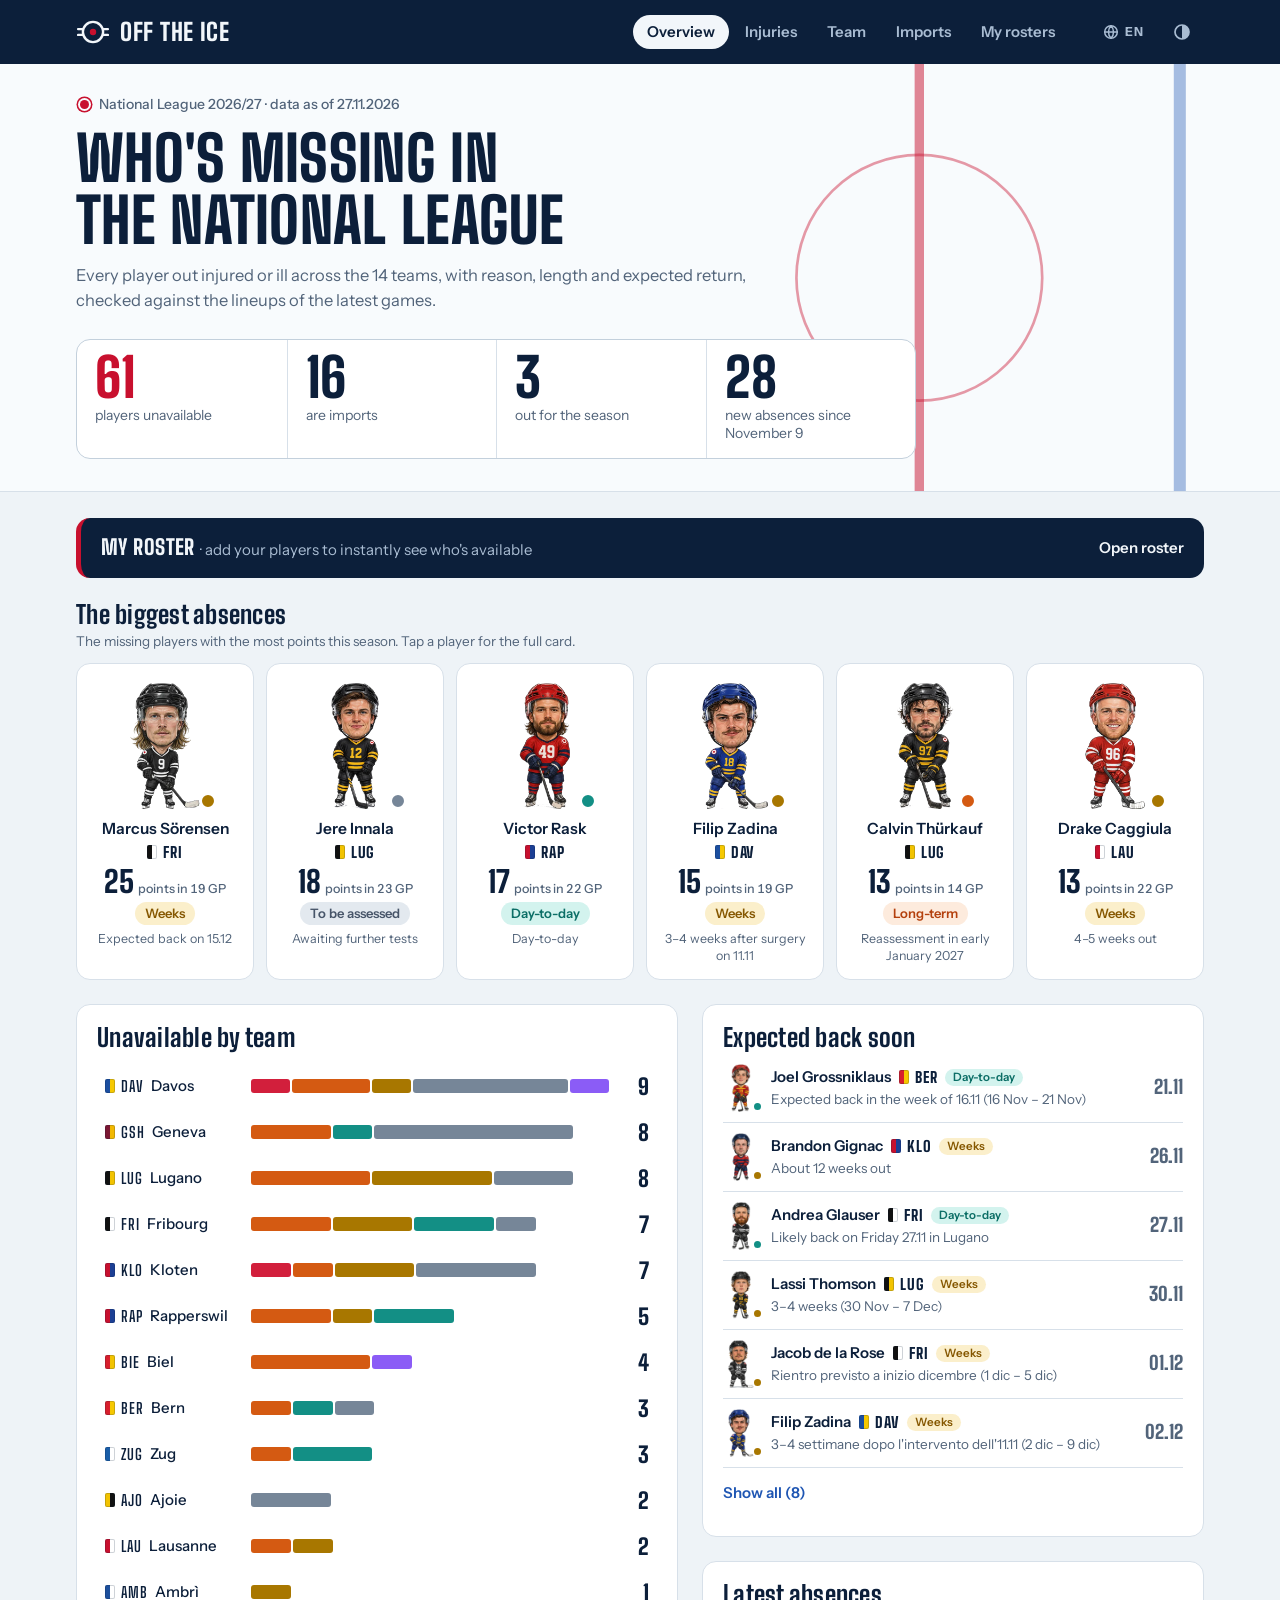
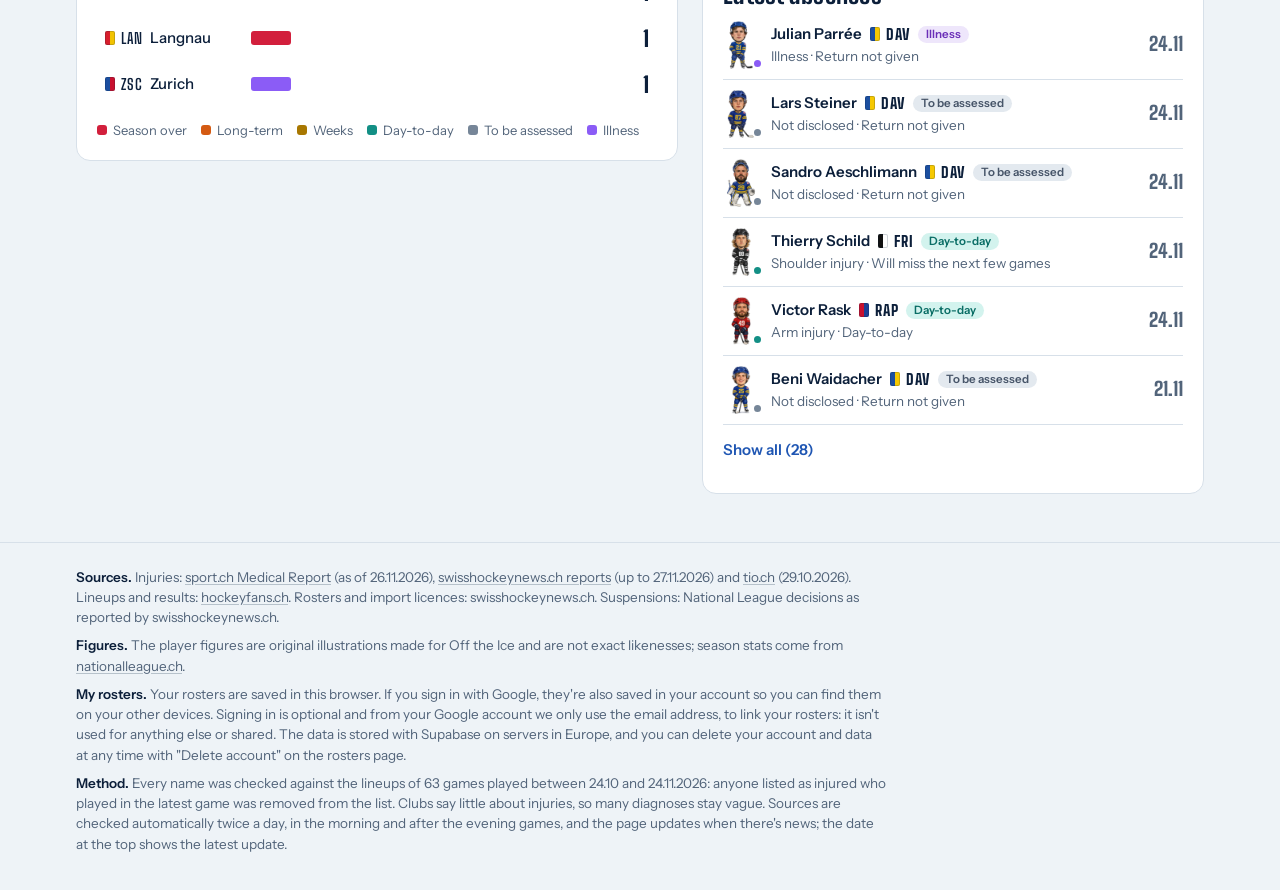
==== commit 35c9fec9: "Dati al 27.11.2026 11:03 Co-Authored-By: Claude Opus 5.5 <noreply@anthropic.com> Claude-Session: htt" ====
--- a/index.html
+++ b/index.html
@@ -19,15 +19,15 @@
 <meta name="theme-color" content="#0C1F3A">
 <link rel="icon" href="favicon.svg" type="image/svg+xml">
 <link rel="apple-touch-icon" href="apple-touch-icon.png">
-<meta property="og:image" content="https://scottregush.github.io/off-the-ice/og-image.png?v=2026-11-26">
+<meta property="og:image" content="https://scottregush.github.io/off-the-ice/og-image.png?v=2026-11-27">
 <meta property="og:image:width" content="1200">
 <meta property="og:image:height" content="630">
-<meta property="og:image:alt" content="Off the Ice: unavailable players in the National League, updated 26.11.2026">
+<meta property="og:image:alt" content="Off the Ice: unavailable players in the National League, updated 27.11.2026">
 <meta property="og:site_name" content="Off the Ice">
 <meta name="twitter:card" content="summary_large_image">
 <meta name="twitter:title" content="Off the Ice · Who's missing in the National League">
 <meta name="twitter:description" content="Who's missing in the National League: injuries, suspensions and scratched imports for all 14 teams, with expected return, last 5 games and your own fantasy hockey rosters. Updated twice a day.">
-<meta name="twitter:image" content="https://scottregush.github.io/off-the-ice/og-image.png?v=2026-11-26">
+<meta name="twitter:image" content="https://scottregush.github.io/off-the-ice/og-image.png?v=2026-11-27">
 <style>:root{color-scheme:light;box-sizing:border-box;padding-top:env(safe-area-inset-top,0px);padding-bottom:env(safe-area-inset-bottom,0px)}html{scroll-padding-top:env(safe-area-inset-top,0px)}body{margin:0;padding:0}img{max-width:100%}[hidden]:not([hidden=until-found i]){display:none!important}</style>
 </head>
 <body>
@@ -849,7 +849,7 @@
 
 <footer>
   <div class="wrap">
-    <p><b>Fonti.</b> Infortuni: <a href="https://sport.ch/nla/1518871/medical-report" target="_blank" rel="noopener">Medical Report di sport.ch</a> (stato 26.11.2026), <a href="https://swisshockeynews.ch/en/national-league/medicals" target="_blank" rel="noopener">bollettini di swisshockeynews.ch</a> (fino al 25.11.2026) e <a href="https://www.tio.ch/sport/hockey/1959515/giocatori-national-league-indisponibili-lugano-lazzaretto" target="_blank" rel="noopener">tio.ch</a> (29.10.2026). Formazioni e risultati: <a href="https://www.hockeyfans.ch/spieltag" target="_blank" rel="noopener">hockeyfans.ch</a>. Rose e licenze straniere: swisshockeynews.ch. Squalifiche: decisioni della National League riportate da swisshockeynews.ch.</p>
+    <p><b>Fonti.</b> Infortuni: <a href="https://sport.ch/nla/1518871/medical-report" target="_blank" rel="noopener">Medical Report di sport.ch</a> (stato 26.11.2026), <a href="https://swisshockeynews.ch/en/national-league/medicals" target="_blank" rel="noopener">bollettini di swisshockeynews.ch</a> (fino al 27.11.2026) e <a href="https://www.tio.ch/sport/hockey/1959515/giocatori-national-league-indisponibili-lugano-lazzaretto" target="_blank" rel="noopener">tio.ch</a> (29.10.2026). Formazioni e risultati: <a href="https://www.hockeyfans.ch/spieltag" target="_blank" rel="noopener">hockeyfans.ch</a>. Rose e licenze straniere: swisshockeynews.ch. Squalifiche: decisioni della National League riportate da swisshockeynews.ch.</p>
     <p><b>Personaggini.</b> I personaggini dei giocatori sono illustrazioni originali create per Off the Ice e non ritraggono fedelmente i giocatori; le statistiche stagionali provengono da <a href="https://www.nationalleague.ch" target="_blank" rel="noopener">nationalleague.ch</a>.</p>
     <p><b>Le mie rose.</b> Le tue rose sono salvate in questo browser. Se accedi con Google, vengono salvate anche nel tuo account, così le ritrovi sugli altri dispositivi. L'accesso è facoltativo e del tuo account Google usiamo solo l'indirizzo email, per collegare le rose: non viene usato per altro né condiviso. I dati sono conservati presso Supabase, su server in Europa, e puoi eliminare account e dati in qualsiasi momento con «Elimina account» nella pagina delle rose.</p>
     <p><b>Metodo.</b> Ogni nome è stato confrontato con le formazioni di <span id="ngames"></span> partite giocate tra il 24.10 e il 24.11.2026: chi figurava infortunato ma è sceso in pista nell'ultima gara è stato tolto dall'elenco. I club comunicano poco sugli infortuni, quindi molte diagnosi restano generiche. Le fonti vengono controllate automaticamente due volte al giorno, al mattino e dopo le partite serali, e la pagina si aggiorna quando ci sono novità; la data in alto indica l'ultimo aggiornamento.</p>
@@ -857,7 +857,7 @@
 </footer>
 
 <script>
-const D = {"updated":"2026-11-26","win":{"f":"2026-10-24","t":"2026-11-24","games":63},"teams":[{"id":"ajo","name":"HC Ajoie","it":"Ajoie","code":"AJO","c1":"#f2c300","c2":"#111111","last5":[{"d":"2026-11-14","opp":"DAV","ha":"H","gf":6,"ga":3,"x":"","w":true,"imp":6},{"d":"2026-11-18","opp":"ZUG","ha":"A","gf":0,"ga":3,"x":"","w":false,"imp":6},{"d":"2026-11-20","opp":"LUG","ha":"A","gf":3,"ga":2,"x":"d.r.","w":true,"imp":6},{"d":"2026-11-21","opp":"FRI","ha":"H","gf":2,"ga":1,"x":"","w":true,"imp":6},{"d":"2026-11-24","opp":"LAN","ha":"A","gf":2,"ga":4,"x":"","w":false,"imp":6}],"imports":[{"n":"Anttoni Honka","nat":"FIN","no":"3","pos":"D","age":"26","con":"2027","c":[{"s":"P","g":1,"a":0,"toi":24},{"s":"P","g":0,"a":0,"toi":24},{"s":"P","g":0,"a":2,"toi":25},{"s":"P","g":0,"a":1,"toi":23},{"s":"P","g":0,"a":1,"toi":22}],"gp":5,"g":1,"a":4,"toi":23.6,"note":""},{"n":"Julius Honka","nat":"FIN","no":"60","pos":"D","age":"30","con":"2027","c":[{"s":"P","g":1,"a":1,"toi":16},{"s":"P","g":0,"a":0,"toi":14},{"s":"SUS","w":"Squalifica di 2 giornate (carica a M. Künzle, 18.11)"},{"s":"SUS","w":"Squalifica di 2 giornate (carica a M. Künzle, 18.11)"},{"s":"P","g":0,"a":1,"toi":18}],"gp":3,"g":1,"a":2,"toi":16,"note":"Squalifica scontata: di nuovo convocabile dal 24.11"},{"n":"Daniel Carr","nat":"CAN","no":"7","pos":"A","age":"35","con":"2027","c":[{"s":"SUS","w":"Squalifica di 7 giornate per un pugno a G. Haas (16.10), scontata il 14.11"},{"s":"P","g":0,"a":0,"toi":19},{"s":"P","g":1,"a":0,"toi":19},{"s":"P","g":0,"a":1,"toi":17},{"s":"P","g":0,"a":0,"toi":20}],"gp":4,"g":1,"a":1,"toi":18.8,"note":"Rientrato dalla squalifica il 18.11 a Zugo"},{"n":"Logan Brown","nat":"USA","no":"21","pos":"A","age":"28","con":"Short-term","c":[{"s":"P","g":0,"a":1,"toi":15},{"s":"SCR","w":"Sovrannumero: 6 stranieri a referto, nessun infortunio o squalifica comunicati"},{"s":"P","g":0,"a":0,"toi":15},{"s":"P","g":0,"a":0,"toi":15},{"s":"SUS","w":"Squalifica di 2 giornate (carica alla testa di S. Schmid, 21.11)"}],"gp":3,"g":0,"a":1,"toi":15,"note":""},{"n":"Kristian Tanus","nat":"FIN","no":"27","pos":"A","age":"26","con":"2027","c":[{"s":"P","g":0,"a":2,"toi":17},{"s":"P","g":0,"a":0,"toi":18},{"s":"P","g":0,"a":1,"toi":21},{"s":"P","g":0,"a":1,"toi":19},{"s":"P","g":0,"a":0,"toi":21}],"gp":5,"g":0,"a":4,"toi":19.2,"note":""},{"n":"Jerry Turkulainen","nat":"FIN","no":"32","pos":"A","age":"28","con":"2028","c":[{"s":"P","g":0,"a":0,"toi":16},{"s":"P","g":0,"a":0,"toi":15},{"s":"P","g":0,"a":0,"toi":18},{"s":"P","g":1,"a":0,"toi":17},{"s":"P","g":0,"a":1,"toi":21}],"gp":5,"g":1,"a":1,"toi":17.4,"note":""},{"n":"Julius Nättinen","nat":"FIN","no":"74","pos":"A","age":"29","con":"2027","c":[{"s":"P","g":1,"a":0,"toi":15},{"s":"P","g":0,"a":0,"toi":16},{"s":"P","g":1,"a":0,"toi":15},{"s":"P","g":0,"a":0,"toi":18},{"s":"P","g":1,"a":0,"toi":21}],"gp":5,"g":3,"a":0,"toi":17,"note":""}],"st":{"rank":7,"gp":24,"pts":33},"next":{"d":"2026-11-26","time":"19:45","opp":"BIE","ha":"H"},"back":[{"n":"Jeremi Gerber","d":"14.11"}]},{"id":"amb","name":"HC Ambrì-Piotta","it":"Ambrì","code":"AMB","c1":"#1d4f9c","c2":"#ffffff","last5":[{"d":"2026-11-13","opp":"DAV","ha":"A","gf":1,"ga":4,"x":"","w":false,"imp":6},{"d":"2026-11-15","opp":"LAU","ha":"H","gf":4,"ga":0,"x":"","w":true,"imp":6},{"d":"2026-11-20","opp":"LAN","ha":"A","gf":4,"ga":6,"x":"","w":false,"imp":6},{"d":"2026-11-21","opp":"ZUG","ha":"H","gf":4,"ga":3,"x":"d.r.","w":true,"imp":6},{"d":"2026-11-24","opp":"BER","ha":"A","gf":2,"ga":3,"x":"","w":false,"imp":6}],"imports":[{"n":"William Worge Kreü","nat":"SWE","no":"14","pos":"D","age":"26","con":"Short-term","c":[{"s":"LEFT","w":"Contratto a termine non rinnovato"},{"s":"LEFT","w":"Contratto a termine non rinnovato"},{"s":"LEFT","w":"Contratto a termine non rinnovato"},{"s":"LEFT","w":"Contratto a termine non rinnovato"},{"s":"LEFT","w":"Contratto a termine non rinnovato"}],"gp":0,"g":0,"a":0,"toi":0,"note":"Non più in rosa: passato al Friborgo (19.11)"},{"n":"Jesse Virtanen","nat":"FIN","no":"71","pos":"D","age":"35","con":"2028","c":[{"s":"P","g":0,"a":0,"toi":20},{"s":"P","g":0,"a":0,"toi":21},{"s":"P","g":1,"a":1,"toi":22},{"s":"P","g":1,"a":2,"toi":20},{"s":"P","g":0,"a":0,"toi":23}],"gp":5,"g":2,"a":3,"toi":21.2,"note":""},{"n":"Tim Heed","nat":"SWE","no":"72","pos":"D","age":"35","con":"2027","c":[{"s":"P","g":0,"a":0,"toi":21},{"s":"P","g":1,"a":2,"toi":23},{"s":"P","g":0,"a":2,"toi":25},{"s":"P","g":0,"a":0,"toi":25},{"s":"P","g":0,"a":0,"toi":24}],"gp":5,"g":1,"a":4,"toi":23.6,"note":""},{"n":"Roby Järventie","nat":"FIN","no":"34","pos":"A","age":"24","con":"2028","c":[{"s":"P","g":0,"a":0,"toi":17},{"s":"P","g":1,"a":0,"toi":21},{"s":"P","g":0,"a":0,"toi":21},{"s":"P","g":1,"a":1,"toi":22},{"s":"P","g":0,"a":0,"toi":18}],"gp":5,"g":2,"a":1,"toi":19.8,"note":""},{"n":"Nate Schnarr","nat":"CAN","no":"76","pos":"A","age":"27","con":"2028","c":[{"s":"P","g":0,"a":0,"toi":17},{"s":"P","g":0,"a":0,"toi":20},{"s":"P","g":1,"a":1,"toi":19},{"s":"P","g":1,"a":0,"toi":20},{"s":"P","g":0,"a":0,"toi":18}],"gp":5,"g":2,"a":1,"toi":18.8,"note":""},{"n":"Michael Joly","nat":"CAN","no":"77","pos":"A","age":"31","con":"2028","c":[{"s":"P","g":0,"a":0,"toi":14},{"s":"P","g":0,"a":1,"toi":19},{"s":"P","g":0,"a":2,"toi":20},{"s":"P","g":0,"a":0,"toi":21},{"s":"P","g":1,"a":0,"toi":16}],"gp":5,"g":1,"a":3,"toi":18,"note":""},{"n":"Petr Kodýtek","nat":"CZE","no":"91","pos":"A","age":"28","con":"2028","c":[{"s":"P","g":0,"a":0,"toi":14},{"s":"P","g":0,"a":2,"toi":16},{"s":"P","g":0,"a":0,"toi":18},{"s":"P","g":0,"a":0,"toi":21},{"s":"P","g":0,"a":0,"toi":17}],"gp":5,"g":0,"a":2,"toi":17.2,"note":""}],"st":{"rank":6,"gp":23,"pts":38},"next":{"d":"2026-11-27","time":"19:45","opp":"KLO","ha":"H"},"back":[{"n":"Jesse Virtanen","d":"13.11"}]},{"id":"ber","name":"SC Bern","it":"Berna","code":"BER","c1":"#d81e2c","c2":"#f6c800","last5":[{"d":"2026-11-13","opp":"FRI","ha":"H","gf":4,"ga":3,"x":"d.r.","w":true,"imp":6},{"d":"2026-11-14","opp":"GSH","ha":"A","gf":5,"ga":2,"x":"","w":true,"imp":6},{"d":"2026-11-20","opp":"KLO","ha":"H","gf":5,"ga":2,"x":"","w":true,"imp":6},{"d":"2026-11-21","opp":"BIE","ha":"A","gf":9,"ga":5,"x":"","w":true,"imp":6},{"d":"2026-11-24","opp":"AMB","ha":"H","gf":3,"ga":2,"x":"","w":true,"imp":6}],"imports":[{"n":"Ian Mitchell","nat":"CAN","no":"5","pos":"D","age":"27","con":"2028","c":[{"s":"P","g":0,"a":2,"toi":25},{"s":"P","g":0,"a":0,"toi":21},{"s":"P","g":0,"a":1,"toi":21},{"s":"P","g":0,"a":2,"toi":24},{"s":"P","g":0,"a":0,"toi":23}],"gp":5,"g":0,"a":5,"toi":22.8,"note":""},{"n":"Anton Lindholm","nat":"SWE","no":"37","pos":"D","age":"31","con":"2027","c":[{"s":"P","g":0,"a":0,"toi":16},{"s":"P","g":0,"a":1,"toi":19},{"s":"P","g":0,"a":0,"toi":17},{"s":"P","g":0,"a":1,"toi":19},{"s":"P","g":0,"a":0,"toi":19}],"gp":5,"g":0,"a":2,"toi":18,"note":""},{"n":"Miro Aaltonen","nat":"FIN","no":"15","pos":"A","age":"33","con":"2027","c":[{"s":"P","g":0,"a":1,"toi":20},{"s":"P","g":0,"a":1,"toi":14},{"s":"P","g":0,"a":0,"toi":16},{"s":"P","g":0,"a":1,"toi":16},{"s":"P","g":0,"a":0,"toi":16}],"gp":5,"g":0,"a":3,"toi":16.4,"note":""},{"n":"Waltteri Merelä","nat":"FIN","no":"19","pos":"A","age":"28","con":"2028","c":[{"s":"INJ","w":"Parte superiore del corpo (carica subita l'11.11 contro il Lugano)"},{"s":"INJ","w":"Parte superiore del corpo (carica subita l'11.11 contro il Lugano)"},{"s":"INJ","w":"Parte superiore del corpo (carica subita l'11.11 contro il Lugano)"},{"s":"INJ","w":"Parte superiore del corpo (carica subita l'11.11 contro il Lugano)"},{"s":"INJ","w":"Parte superiore del corpo (carica subita l'11.11 contro il Lugano)"}],"gp":0,"g":0,"a":0,"toi":0,"note":""},{"n":"Sonny Milano","nat":"USA","no":"66","pos":"A","age":"30","con":"2027","c":[{"s":"P","g":0,"a":0,"toi":18},{"s":"P","g":0,"a":0,"toi":14},{"s":"P","g":0,"a":2,"toi":12},{"s":"P","g":0,"a":1,"toi":14},{"s":"P","g":0,"a":1,"toi":15}],"gp":5,"g":0,"a":4,"toi":14.6,"note":""},{"n":"Emil Bemström","nat":"SWE","no":"71","pos":"A","age":"27","con":"2027","c":[{"s":"P","g":0,"a":0,"toi":21},{"s":"P","g":2,"a":0,"toi":15},{"s":"P","g":0,"a":0,"toi":18},{"s":"P","g":2,"a":0,"toi":17},{"s":"P","g":0,"a":0,"toi":19}],"gp":5,"g":4,"a":0,"toi":18,"note":""},{"n":"Rodrigo Ābols","nat":"LAT","no":"81","pos":"A","age":"30","con":"2029","c":[{"s":"P","g":0,"a":0,"toi":18},{"s":"P","g":0,"a":1,"toi":18},{"s":"P","g":1,"a":0,"toi":16},{"s":"P","g":3,"a":0,"toi":16},{"s":"P","g":2,"a":1,"toi":17}],"gp":5,"g":6,"a":2,"toi":17,"note":""}],"st":{"rank":2,"gp":23,"pts":45},"next":{"d":"2026-11-27","time":"19:45","opp":"LAU","ha":"A"},"back":[{"n":"Marco Lehmann","d":"20.11"},{"n":"Dario Rohrbach","d":"24.11"},{"n":"Mats Alge","d":"24.11"}]},{"id":"bie","name":"EHC Biel-Bienne","it":"Bienne","code":"BIE","c1":"#d81e2c","c2":"#f2c300","last5":[{"d":"2026-10-31","opp":"GSH","ha":"A","gf":2,"ga":3,"x":"","w":false,"imp":6},{"d":"2026-11-12","opp":"ZSC","ha":"H","gf":3,"ga":4,"x":"d.r.","w":false,"imp":6},{"d":"2026-11-14","opp":"LAN","ha":"A","gf":2,"ga":5,"x":"","w":false,"imp":6},{"d":"2026-11-21","opp":"BER","ha":"H","gf":5,"ga":9,"x":"","w":false,"imp":6},{"d":"2026-11-24","opp":"LUG","ha":"A","gf":6,"ga":3,"x":"","w":true,"imp":6}],"imports":[{"n":"Harri Säteri","nat":"FIN","no":"35","pos":"P","age":"36","con":"2027","c":[{"s":"B"},{"s":"ILL","w":"Malattia"},{"s":"ILL","w":"Malattia"},{"s":"P","g":0,"a":0,"toi":34},{"s":"SCR","w":"Sovrannumero: 6 stranieri a referto, nessun infortunio o squalifica comunicati"}],"gp":1,"g":0,"a":0,"toi":34,"note":""},{"n":"Victor Söderström","nat":"SWE","no":"9","pos":"D","age":"25","con":"2028","c":[{"s":"P","g":0,"a":1,"toi":24},{"s":"P","g":0,"a":1,"toi":25},{"s":"P","g":0,"a":0,"toi":22},{"s":"P","g":1,"a":1,"toi":22},{"s":"P","g":0,"a":1,"toi":24}],"gp":5,"g":1,"a":4,"toi":23.4,"note":""},{"n":"Alexander Iakovenko","nat":"RUS","no":"75","pos":"D","age":"28","con":"2031","c":[{"s":"INJ","w":"Infortunio muscolare all'inguine"},{"s":"P","g":0,"a":0,"toi":19},{"s":"P","g":0,"a":0,"toi":19},{"s":"P","g":0,"a":0,"toi":20},{"s":"P","g":0,"a":1,"toi":18}],"gp":4,"g":0,"a":1,"toi":19,"note":""},{"n":"Lias Andersson","nat":"SWE","no":"24","pos":"A","age":"28","con":"2028","c":[{"s":"P","g":1,"a":0,"toi":20},{"s":"P","g":0,"a":1,"toi":20},{"s":"P","g":0,"a":0,"toi":20},{"s":"P","g":2,"a":1,"toi":18},{"s":"P","g":1,"a":0,"toi":21}],"gp":5,"g":4,"a":2,"toi":19.8,"note":""},{"n":"Toni Rajala","nat":"FIN","no":"25","pos":"A","age":"35","con":"2027","c":[{"s":"P","g":0,"a":1,"toi":19},{"s":"P","g":0,"a":0,"toi":16},{"s":"P","g":0,"a":0,"toi":19},{"s":"SCR","w":"Sovrannumero: 6 stranieri a referto, nessun infortunio o squalifica comunicati"},{"s":"P","g":0,"a":0,"toi":17}],"gp":4,"g":0,"a":1,"toi":17.8,"note":""},{"n":"Marcus Sylvegård","nat":"SWE","no":"29","pos":"A","age":"27","con":"2027","c":[{"s":"P","g":0,"a":0,"toi":19},{"s":"P","g":0,"a":2,"toi":18},{"s":"P","g":1,"a":0,"toi":18},{"s":"P","g":0,"a":2,"toi":18},{"s":"P","g":0,"a":0,"toi":18}],"gp":5,"g":1,"a":4,"toi":18.2,"note":""},{"n":"Jeff Skinner","nat":"CAN","no":"53","pos":"A","age":"34","con":"2027","c":[{"s":"P","g":0,"a":0,"toi":15},{"s":"P","g":0,"a":1,"toi":16},{"s":"P","g":0,"a":0,"toi":15},{"s":"P","g":0,"a":0,"toi":16},{"s":"P","g":1,"a":0,"toi":10}],"gp":5,"g":1,"a":1,"toi":14.4,"note":""}],"st":{"rank":11,"gp":22,"pts":27},"next":{"d":"2026-11-26","time":"19:45","opp":"AJO","ha":"A"},"back":[{"n":"Alexander Iakovenko","d":"12.11"},{"n":"Mark Sever","d":"12.11"},{"n":"Jérémie Bärtschi","d":"12.11"},{"n":"Harri Säteri","d":"21.11"},{"n":"Dominic Zwerger","d":"21.11"}]},{"id":"dav","name":"HC Davos","it":"Davos","code":"DAV","c1":"#1c4fa0","c2":"#f6c800","last5":[{"d":"2026-10-31","opp":"LAU","ha":"A","gf":2,"ga":3,"x":"d.t.s.","w":false,"imp":5},{"d":"2026-11-13","opp":"AMB","ha":"H","gf":4,"ga":1,"x":"","w":true,"imp":4},{"d":"2026-11-14","opp":"AJO","ha":"A","gf":3,"ga":6,"x":"","w":false,"imp":4},{"d":"2026-11-21","opp":"KLO","ha":"A","gf":2,"ga":3,"x":"","w":false,"imp":6},{"d":"2026-11-24","opp":"GSH","ha":"H","gf":2,"ga":4,"x":"","w":false,"imp":6}],"imports":[{"n":"Martin Gernát","nat":"SVK","no":"28","pos":"D","age":"33","con":"2027","c":[{"s":"P","g":0,"a":0,"toi":0},{"s":"P","g":0,"a":0,"toi":18},{"s":"P","g":0,"a":0,"toi":18},{"s":"P","g":0,"a":1,"toi":19},{"s":"P","g":0,"a":0,"toi":19}],"gp":5,"g":0,"a":1,"toi":14.8,"note":""},{"n":"Frédéric Allard","nat":"CAN","no":"58","pos":"D","age":"28","con":"2028","c":[{"s":"P","g":0,"a":1,"toi":0},{"s":"P","g":0,"a":0,"toi":19},{"s":"P","g":0,"a":1,"toi":23},{"s":"P","g":0,"a":0,"toi":20},{"s":"P","g":0,"a":0,"toi":20}],"gp":5,"g":0,"a":2,"toi":16.4,"note":""},{"n":"Simon Ryfors","nat":"SWE","no":"15","pos":"A","age":"29","con":"2028","c":[{"s":"INJ","w":"Rottura del crociato e lesione al menisco: stagione finita"},{"s":"INJ","w":"Rottura del crociato e lesione al menisco: stagione finita"},{"s":"INJ","w":"Rottura del crociato e lesione al menisco: stagione finita"},{"s":"INJ","w":"Rottura del crociato e lesione al menisco: stagione finita"},{"s":"INJ","w":"Rottura del crociato e lesione al menisco: stagione finita"}],"gp":0,"g":0,"a":0,"toi":0,"note":""},{"n":"Filip Zadina","nat":"CZE","no":"18","pos":"A","age":"26","con":"2028","c":[{"s":"P","g":0,"a":1,"toi":0},{"s":"INJ","w":"Infortunio che ha richiesto un'operazione"},{"s":"INJ","w":"Infortunio che ha richiesto un'operazione"},{"s":"INJ","w":"Infortunio che ha richiesto un'operazione"},{"s":"INJ","w":"Infortunio che ha richiesto un'operazione"}],"gp":1,"g":0,"a":1,"toi":0,"note":""},{"n":"Adam Tambellini","nat":"CAN","no":"19","pos":"A","age":"32","con":"2028","c":[{"s":"P","g":0,"a":0,"toi":0},{"s":"P","g":0,"a":1,"toi":16},{"s":"P","g":0,"a":0,"toi":15},{"s":"P","g":0,"a":0,"toi":15},{"s":"P","g":0,"a":0,"toi":15}],"gp":5,"g":0,"a":1,"toi":12.2,"note":""},{"n":"Brendan Lemieux","nat":"CAN","no":"22","pos":"A","age":"30","con":"2027","c":[{"s":"SUS","w":"Squalifica di 3 giornate (carica da dietro su N. Dünner, 30.10), scontata il 14.11"},{"s":"SUS","w":"Squalifica di 3 giornate (carica da dietro su N. Dünner, 30.10), scontata il 14.11"},{"s":"SUS","w":"Squalifica di 3 giornate (carica da dietro su N. Dünner, 30.10), scontata il 14.11"},{"s":"P","g":0,"a":0,"toi":13},{"s":"P","g":0,"a":0,"toi":16}],"gp":2,"g":0,"a":0,"toi":14.5,"note":"Rientrato dalla squalifica il 21.11 a Kloten"},{"n":"Joakim Nordström","nat":"SWE","no":"42","pos":"A","age":"34","con":"2027","c":[{"s":"INJ","w":"Postumi di una grave commozione cerebrale"},{"s":"INJ","w":"Postumi di una grave commozione cerebrale"},{"s":"INJ","w":"Postumi di una grave commozione cerebrale"},{"s":"INJ","w":"Postumi di una grave commozione cerebrale"},{"s":"INJ","w":"Postumi di una grave commozione cerebrale"}],"gp":0,"g":0,"a":0,"toi":0,"note":""},{"n":"Rasmus Asplund","nat":"SWE","no":"74","pos":"A","age":"28","con":"2029","c":[{"s":"INJ","w":"Parte inferiore del corpo (ricaduta il 10.11 al rientro in CHL)"},{"s":"INJ","w":"Parte inferiore del corpo (ricaduta il 10.11 al rientro in CHL)"},{"s":"INJ","w":"Parte inferiore del corpo (ricaduta il 10.11 al rientro in CHL)"},{"s":"P","g":0,"a":0,"toi":19},{"s":"P","g":0,"a":1,"toi":20}],"gp":2,"g":0,"a":1,"toi":19.5,"note":""},{"n":"Joseph Blandisi","nat":"CAN","no":"91","pos":"A","age":"32","con":"2027","c":[{"s":"P","g":0,"a":0,"toi":0},{"s":"P","g":0,"a":0,"toi":17},{"s":"P","g":0,"a":0,"toi":17},{"s":"P","g":0,"a":0,"toi":18},{"s":"P","g":0,"a":0,"toi":17}],"gp":5,"g":0,"a":0,"toi":13.8,"note":""}],"st":{"rank":12,"gp":23,"pts":27},"next":{"d":"2026-11-28","time":"19:45","opp":"ZUG","ha":"A"},"back":[{"n":"Calle Andersson","d":"13.11"},{"n":"Nico Gross","d":"13.11"},{"n":"Rasmus Asplund","d":"21.11"}]},{"id":"fri","name":"HC Fribourg-Gottéron","it":"Friborgo","code":"FRI","c1":"#111111","c2":"#ffffff","last5":[{"d":"2026-11-13","opp":"BER","ha":"A","gf":3,"ga":4,"x":"d.r.","w":false,"imp":5},{"d":"2026-11-14","opp":"KLO","ha":"H","gf":2,"ga":4,"x":"","w":false,"imp":5},{"d":"2026-11-20","opp":"RAP","ha":"H","gf":3,"ga":0,"x":"","w":true,"imp":4},{"d":"2026-11-21","opp":"AJO","ha":"A","gf":1,"ga":2,"x":"","w":false,"imp":4},{"d":"2026-11-24","opp":"ZSC","ha":"H","gf":1,"ga":5,"x":"","w":false,"imp":4}],"imports":[{"n":"Michael Kapla","nat":"USA","no":"3","pos":"D","age":"32","con":"2028","c":[{"s":"P","g":0,"a":1,"toi":25},{"s":"P","g":0,"a":0,"toi":24},{"s":"P","g":0,"a":0,"toi":21},{"s":"P","g":1,"a":0,"toi":21},{"s":"P","g":0,"a":0,"toi":17}],"gp":5,"g":1,"a":1,"toi":21.6,"note":""},{"n":"Patrik Nemeth","nat":"SWE","no":"12","pos":"D","age":"34","con":"2027","c":[{"s":"INJ","w":"Parte superiore del corpo"},{"s":"INJ","w":"Parte superiore del corpo"},{"s":"INJ","w":"Parte superiore del corpo"},{"s":"INJ","w":"Parte superiore del corpo"},{"s":"INJ","w":"Commozione cerebrale"}],"gp":0,"g":0,"a":0,"toi":0,"note":""},{"n":"Marcus Sörensen","nat":"SWE","no":"9","pos":"A","age":"34","con":"2029","c":[{"s":"P","g":0,"a":2,"toi":18},{"s":"P","g":1,"a":0,"toi":16},{"s":"INJ","w":"Non comunicato (14.11)"},{"s":"INJ","w":"Non comunicato (14.11)"},{"s":"INJ","w":"Non comunicato (14.11)"}],"gp":2,"g":1,"a":2,"toi":17,"note":""},{"n":"Henrik Borgström","nat":"FIN","no":"21","pos":"A","age":"29","con":"2029","c":[{"s":"P","g":1,"a":0,"toi":21},{"s":"P","g":0,"a":2,"toi":22},{"s":"P","g":2,"a":0,"toi":19},{"s":"P","g":0,"a":0,"toi":19},{"s":"P","g":0,"a":0,"toi":22}],"gp":5,"g":3,"a":2,"toi":20.6,"note":""},{"n":"Anthony Richard","nat":"CAN","no":"29","pos":"A","age":"29","con":"2028","c":[{"s":"P","g":1,"a":0,"toi":15},{"s":"P","g":0,"a":0,"toi":11},{"s":"P","g":0,"a":0,"toi":17},{"s":"P","g":0,"a":0,"toi":15},{"s":"P","g":0,"a":0,"toi":13}],"gp":5,"g":1,"a":0,"toi":14.2,"note":""},{"n":"Jacob de la Rose","nat":"SWE","no":"95","pos":"A","age":"31","con":"2029","c":[{"s":"P","g":0,"a":0,"toi":23},{"s":"P","g":1,"a":0,"toi":21},{"s":"INJ","w":"Non comunicato (14.11)"},{"s":"INJ","w":"Non comunicato (14.11)"},{"s":"INJ","w":"Non comunicato (14.11)"}],"gp":2,"g":1,"a":0,"toi":22,"note":""},{"n":"William Worge Kreü","nat":"SWE","no":"14","pos":"D","age":"26","con":"Short-term","c":[{"s":"N"},{"s":"N"},{"s":"P","g":0,"a":0,"toi":20},{"s":"P","g":0,"a":0,"toi":19},{"s":"P","g":0,"a":0,"toi":16}],"gp":3,"g":0,"a":0,"toi":18.3,"note":"Arrivato dall'Ambrì il 19.11, contratto fino a fine stagione"}],"st":{"rank":8,"gp":23,"pts":31},"next":{"d":"2026-11-26","time":"19:45","opp":"ZUG","ha":"H"},"back":[{"n":"Jonas Taibel","d":"13.11"},{"n":"Kevin Nicolet","d":"20.11"},{"n":"Maximilian Streule","d":"24.11"}]},{"id":"ser","name":"Genève-Servette HC","it":"Ginevra","code":"GSH","c1":"#7b1733","c2":"#f2b800","last5":[{"d":"2026-11-14","opp":"BER","ha":"H","gf":2,"ga":5,"x":"","w":false,"imp":5},{"d":"2026-11-15","opp":"KLO","ha":"A","gf":5,"ga":3,"x":"","w":true,"imp":5},{"d":"2026-11-20","opp":"ZUG","ha":"A","gf":1,"ga":7,"x":"","w":false,"imp":5},{"d":"2026-11-22","opp":"LAU","ha":"H","gf":3,"ga":4,"x":"d.t.s.","w":false,"imp":5},{"d":"2026-11-24","opp":"DAV","ha":"A","gf":4,"ga":2,"x":"","w":true,"imp":5}],"imports":[{"n":"Adam Boqvist","nat":"SWE","no":"3","pos":"D","age":"26","con":"2028","c":[{"s":"P","g":0,"a":2,"toi":23},{"s":"P","g":1,"a":0,"toi":22},{"s":"P","g":0,"a":0,"toi":16},{"s":"P","g":0,"a":0,"toi":23},{"s":"P","g":0,"a":3,"toi":21}],"gp":5,"g":1,"a":5,"toi":21,"note":""},{"n":"Vili Saarijärvi","nat":"FIN","no":"46","pos":"D","age":"29","con":"2030","c":[{"s":"P","g":0,"a":0,"toi":21},{"s":"P","g":1,"a":0,"toi":19},{"s":"P","g":0,"a":1,"toi":20},{"s":"P","g":0,"a":0,"toi":20},{"s":"P","g":2,"a":0,"toi":20}],"gp":5,"g":3,"a":1,"toi":20,"note":""},{"n":"Jesse Puljujärvi","nat":"FIN","no":"9","pos":"A","age":"28","con":"2030","c":[{"s":"P","g":0,"a":1,"toi":22},{"s":"P","g":0,"a":2,"toi":18},{"s":"P","g":0,"a":0,"toi":17},{"s":"P","g":1,"a":1,"toi":19},{"s":"P","g":1,"a":0,"toi":18}],"gp":5,"g":2,"a":4,"toi":18.8,"note":""},{"n":"Jimmy Vesey","nat":"USA","no":"16","pos":"A","age":"33","con":"2027","c":[{"s":"P","g":0,"a":0,"toi":21},{"s":"P","g":2,"a":2,"toi":16},{"s":"P","g":0,"a":0,"toi":18},{"s":"P","g":0,"a":1,"toi":19},{"s":"P","g":0,"a":3,"toi":18}],"gp":5,"g":2,"a":6,"toi":18.4,"note":""},{"n":"Markus Granlund","nat":"FIN","no":"60","pos":"A","age":"33","con":"2028","c":[{"s":"INJ","w":"Parte superiore del corpo (30.09)"},{"s":"INJ","w":"Parte superiore del corpo (30.09)"},{"s":"INJ","w":"Parte superiore del corpo (30.09)"},{"s":"INJ","w":"Parte superiore del corpo (30.09)"},{"s":"INJ","w":"Parte superiore del corpo (30.09)"}],"gp":0,"g":0,"a":0,"toi":0,"note":""},{"n":"Sakari Manninen","nat":"FIN","no":"65","pos":"A","age":"34","con":"2027","c":[{"s":"P","g":1,"a":0,"toi":22},{"s":"P","g":0,"a":3,"toi":20},{"s":"P","g":0,"a":0,"toi":18},{"s":"P","g":0,"a":1,"toi":21},{"s":"P","g":0,"a":0,"toi":20}],"gp":5,"g":1,"a":4,"toi":20.2,"note":""},{"n":"Jan Rutta","nat":"CZE","no":"","pos":"D","age":"36","con":"","c":[{"s":"LEFT","w":"Trasferito allo Sparta Praga il 2.11"},{"s":"LEFT","w":"Trasferito allo Sparta Praga il 2.11"},{"s":"LEFT","w":"Trasferito allo Sparta Praga il 2.11"},{"s":"LEFT","w":"Trasferito allo Sparta Praga il 2.11"},{"s":"LEFT","w":"Trasferito allo Sparta Praga il 2.11"}],"gp":0,"g":0,"a":0,"toi":0,"note":"Non più in rosa: trasferito allo Sparta Praga (2.11)"}],"st":{"rank":4,"gp":24,"pts":39},"next":{"d":"2026-11-27","time":"19:45","opp":"LAN","ha":"A"},"back":[{"n":"Adam Boqvist","d":"14.11"},{"n":"Vili Saarijärvi","d":"14.11"},{"n":"Sakari Manninen","d":"14.11"},{"n":"Ramon Untersander","d":"20.11"}]},{"id":"klo","name":"EHC Kloten","it":"Kloten","code":"KLO","c1":"#c8102e","c2":"#1c3f94","last5":[{"d":"2026-11-14","opp":"FRI","ha":"A","gf":4,"ga":2,"x":"","w":true,"imp":6},{"d":"2026-11-15","opp":"GSH","ha":"H","gf":3,"ga":5,"x":"","w":false,"imp":6},{"d":"2026-11-20","opp":"BER","ha":"A","gf":2,"ga":5,"x":"","w":false,"imp":6},{"d":"2026-11-21","opp":"DAV","ha":"H","gf":3,"ga":2,"x":"","w":true,"imp":6},{"d":"2026-11-24","opp":"ZUG","ha":"A","gf":1,"ga":3,"x":"","w":false,"imp":6}],"imports":[{"n":"Simon Johansson","nat":"SWE","no":"23","pos":"D","age":"27","con":"2028","c":[{"s":"P","g":1,"a":2,"toi":26},{"s":"P","g":1,"a":1,"toi":25},{"s":"P","g":0,"a":0,"toi":20},{"s":"P","g":0,"a":0,"toi":24},{"s":"P","g":0,"a":0,"toi":21}],"gp":5,"g":2,"a":3,"toi":23.2,"note":""},{"n":"Max Lindroth","nat":"SWE","no":"55","pos":"D","age":"30","con":"2027","c":[{"s":"P","g":0,"a":1,"toi":22},{"s":"P","g":0,"a":1,"toi":24},{"s":"P","g":0,"a":0,"toi":21},{"s":"P","g":1,"a":0,"toi":22},{"s":"P","g":0,"a":0,"toi":22}],"gp":5,"g":1,"a":2,"toi":22.2,"note":""},{"n":"Brandon Gignac","nat":"CAN","no":"10","pos":"A","age":"29","con":"2027","c":[{"s":"INJ","w":"Infortunio al gomito (03.09)"},{"s":"INJ","w":"Infortunio al gomito (03.09)"},{"s":"INJ","w":"Infortunio al gomito (03.09)"},{"s":"INJ","w":"Infortunio al gomito (03.09)"},{"s":"INJ","w":"Infortunio al gomito (03.09)"}],"gp":0,"g":0,"a":0,"toi":0,"note":""},{"n":"Arttu Ruotsalainen","nat":"FIN","no":"25","pos":"A","age":"29","con":"2028","c":[{"s":"P","g":1,"a":0,"toi":23},{"s":"P","g":0,"a":0,"toi":20},{"s":"P","g":0,"a":2,"toi":17},{"s":"P","g":0,"a":0,"toi":20},{"s":"P","g":1,"a":0,"toi":20}],"gp":5,"g":2,"a":2,"toi":20,"note":""},{"n":"Pontus Åberg","nat":"SWE","no":"46","pos":"A","age":"33","con":"2028","c":[{"s":"P","g":0,"a":0,"toi":19},{"s":"P","g":0,"a":0,"toi":9},{"s":"P","g":0,"a":0,"toi":16},{"s":"P","g":0,"a":1,"toi":16},{"s":"P","g":0,"a":0,"toi":19}],"gp":5,"g":0,"a":1,"toi":15.8,"note":""},{"n":"Joona Luoto","nat":"FIN","no":"47","pos":"A","age":"29","con":"Short-term","c":[{"s":"P","g":0,"a":0,"toi":16},{"s":"P","g":0,"a":0,"toi":22},{"s":"P","g":0,"a":0,"toi":16},{"s":"P","g":0,"a":0,"toi":19},{"s":"P","g":0,"a":0,"toi":17}],"gp":5,"g":0,"a":0,"toi":18,"note":""},{"n":"Petteri Puhakka","nat":"FIN","no":"90","pos":"A","age":"25","con":"2027","c":[{"s":"P","g":0,"a":0,"toi":24},{"s":"P","g":0,"a":0,"toi":20},{"s":"P","g":0,"a":1,"toi":17},{"s":"P","g":0,"a":0,"toi":21},{"s":"P","g":0,"a":1,"toi":19}],"gp":5,"g":0,"a":2,"toi":20.2,"note":""}],"st":{"rank":14,"gp":24,"pts":24},"next":{"d":"2026-11-27","time":"19:45","opp":"AMB","ha":"A"},"back":[{"n":"Noah Delémont","d":"14.11"},{"n":"Dario Sidler","d":"20.11"},{"n":"Nicholas Steiner","d":"21.11"},{"n":"Michael Hügli","d":"21.11"}]},{"id":"lan","name":"SCL Tigers","it":"Langnau","code":"LAN","c1":"#d81e2c","c2":"#f2c300","last5":[{"d":"2026-11-13","opp":"LUG","ha":"A","gf":1,"ga":2,"x":"","w":false,"imp":6},{"d":"2026-11-14","opp":"BIE","ha":"H","gf":5,"ga":2,"x":"","w":true,"imp":6},{"d":"2026-11-20","opp":"AMB","ha":"H","gf":6,"ga":4,"x":"","w":true,"imp":6},{"d":"2026-11-22","opp":"RAP","ha":"A","gf":2,"ga":5,"x":"","w":false,"imp":6},{"d":"2026-11-24","opp":"AJO","ha":"H","gf":4,"ga":2,"x":"","w":true,"imp":6}],"imports":[{"n":"Santtu Kinnunen","nat":"FIN","no":"27","pos":"D","age":"27","con":"2028","c":[{"s":"P","g":0,"a":0,"toi":22},{"s":"P","g":0,"a":1,"toi":18},{"s":"P","g":0,"a":0,"toi":20},{"s":"P","g":0,"a":0,"toi":22},{"s":"SCR","w":"Sovrannumero: 6 stranieri a referto, nessun infortunio o squalifica comunicati"}],"gp":4,"g":0,"a":1,"toi":20.5,"note":""},{"n":"Juuso Riikola","nat":"FIN","no":"50","pos":"D","age":"33","con":"2029","c":[{"s":"P","g":0,"a":0,"toi":22},{"s":"P","g":1,"a":1,"toi":25},{"s":"P","g":0,"a":1,"toi":23},{"s":"P","g":0,"a":1,"toi":22},{"s":"P","g":0,"a":0,"toi":25}],"gp":5,"g":1,"a":3,"toi":23.4,"note":""},{"n":"Saku Mäenalanen","nat":"FIN","no":"8","pos":"A","age":"32","con":"2029","c":[{"s":"P","g":0,"a":0,"toi":18},{"s":"P","g":1,"a":0,"toi":18},{"s":"P","g":2,"a":0,"toi":15},{"s":"P","g":0,"a":0,"toi":17},{"s":"P","g":0,"a":1,"toi":17}],"gp":5,"g":3,"a":1,"toi":17,"note":""},{"n":"Hannes Björninen","nat":"FIN","no":"11","pos":"A","age":"31","con":"2029","c":[{"s":"P","g":0,"a":1,"toi":18},{"s":"P","g":0,"a":3,"toi":20},{"s":"P","g":0,"a":0,"toi":19},{"s":"P","g":0,"a":1,"toi":20},{"s":"P","g":1,"a":1,"toi":16}],"gp":5,"g":1,"a":6,"toi":18.6,"note":""},{"n":"Emil Pettersson","nat":"SWE","no":"14","pos":"A","age":"32","con":"2027","c":[{"s":"SCR","w":"Sovrannumero: 6 stranieri a referto, nessun infortunio o squalifica comunicati"},{"s":"P","g":0,"a":1,"toi":15},{"s":"P","g":0,"a":0,"toi":16},{"s":"P","g":0,"a":0,"toi":16},{"s":"P","g":1,"a":0,"toi":15}],"gp":4,"g":1,"a":1,"toi":15.5,"note":""},{"n":"André Petersson","nat":"SWE","no":"20","pos":"A","age":"36","con":"2028","c":[{"s":"P","g":0,"a":0,"toi":15},{"s":"INJ","w":"Parte inferiore del corpo (13.11)"},{"s":"INJ","w":"Parte inferiore del corpo (13.11)"},{"s":"INJ","w":"Parte inferiore del corpo (13.11)"},{"s":"P","g":0,"a":1,"toi":14}],"gp":2,"g":0,"a":1,"toi":14.5,"note":""},{"n":"Jonathan Dahlén","nat":"SWE","no":"54","pos":"A","age":"28","con":"2027","c":[{"s":"P","g":0,"a":1,"toi":13},{"s":"P","g":0,"a":1,"toi":16},{"s":"P","g":1,"a":0,"toi":15},{"s":"P","g":2,"a":0,"toi":18},{"s":"P","g":0,"a":1,"toi":14}],"gp":5,"g":3,"a":3,"toi":15.2,"note":""}],"st":{"rank":5,"gp":24,"pts":38},"next":{"d":"2026-11-27","time":"19:45","opp":"GSH","ha":"H"},"back":[{"n":"Gian Meier","d":"13.11"},{"n":"Joel Salzgeber","d":"22.11"},{"n":"Samuel Erni","d":"24.11"},{"n":"André Petersson","d":"24.11"},{"n":"Loris Wey","d":"24.11"}]},{"id":"lau","name":"Lausanne HC","it":"Losanna","code":"LAU","c1":"#c8102e","c2":"#ffffff","last5":[{"d":"2026-10-31","opp":"DAV","ha":"H","gf":3,"ga":2,"x":"d.t.s.","w":true,"imp":4},{"d":"2026-11-15","opp":"AMB","ha":"A","gf":0,"ga":4,"x":"","w":false,"imp":5},{"d":"2026-11-19","opp":"ZSC","ha":"H","gf":2,"ga":5,"x":"","w":false,"imp":5},{"d":"2026-11-22","opp":"GSH","ha":"A","gf":4,"ga":3,"x":"d.t.s.","w":true,"imp":5},{"d":"2026-11-24","opp":"RAP","ha":"H","gf":4,"ga":3,"x":"d.r.","w":true,"imp":6}],"imports":[{"n":"Connor Carrick","nat":"USA","no":"5","pos":"D","age":"32","con":"Short-term","c":[{"s":"P","g":0,"a":1,"toi":0},{"s":"P","g":0,"a":0,"toi":24},{"s":"P","g":0,"a":0,"toi":23},{"s":"P","g":2,"a":0,"toi":24},{"s":"P","g":0,"a":1,"toi":19}],"gp":5,"g":2,"a":2,"toi":18,"note":""},{"n":"Colin Miller","nat":"CAN","no":"6","pos":"D","age":"34","con":"2027","c":[{"s":"INJ","w":"Commozione cerebrale"},{"s":"INJ","w":"Commozione cerebrale"},{"s":"INJ","w":"Commozione cerebrale"},{"s":"INJ","w":"Commozione cerebrale"},{"s":"INJ","w":"Commozione cerebrale"}],"gp":0,"g":0,"a":0,"toi":0,"note":""},{"n":"Erik Brännström","nat":"SWE","no":"26","pos":"D","age":"27","con":"2028","c":[{"s":"INJ","w":"Infortunio alla spalla (30.09)"},{"s":"INJ","w":"Infortunio alla spalla (30.09)"},{"s":"INJ","w":"Infortunio alla spalla (30.09)"},{"s":"INJ","w":"Infortunio alla spalla (30.09)"},{"s":"P","g":0,"a":0,"toi":20}],"gp":1,"g":0,"a":0,"toi":20,"note":""},{"n":"Antti Suomela","nat":"FIN","no":"11","pos":"A","age":"32","con":"2027","c":[{"s":"P","g":0,"a":0,"toi":0},{"s":"P","g":0,"a":0,"toi":19},{"s":"P","g":1,"a":0,"toi":22},{"s":"P","g":0,"a":1,"toi":20},{"s":"P","g":1,"a":1,"toi":20}],"gp":5,"g":2,"a":2,"toi":16.2,"note":""},{"n":"Austin Czarnik","nat":"USA","no":"27","pos":"A","age":"33","con":"2027","c":[{"s":"INJ","w":"Operazione alla mano (23.09)"},{"s":"P","g":0,"a":0,"toi":20},{"s":"P","g":0,"a":0,"toi":4},{"s":"P","g":1,"a":1,"toi":20},{"s":"P","g":0,"a":1,"toi":20}],"gp":4,"g":1,"a":2,"toi":16,"note":""},{"n":"Ahti Oksanen","nat":"FIN","no":"29","pos":"A","age":"33","con":"2027","c":[{"s":"P","g":0,"a":0,"toi":0},{"s":"P","g":0,"a":0,"toi":18},{"s":"P","g":0,"a":1,"toi":19},{"s":"P","g":0,"a":0,"toi":17},{"s":"P","g":2,"a":0,"toi":18}],"gp":5,"g":2,"a":1,"toi":14.4,"note":""},{"n":"Curtis Lazar","nat":"CAN","no":"42","pos":"A","age":"31","con":"2027","c":[{"s":"INJ","w":"Infortunio al ginocchio (23.10)"},{"s":"INJ","w":"Infortunio al ginocchio (23.10)"},{"s":"INJ","w":"Infortunio al ginocchio (23.10)"},{"s":"P","g":0,"a":0,"toi":15},{"s":"P","g":0,"a":0,"toi":20}],"gp":2,"g":0,"a":0,"toi":17.5,"note":""},{"n":"Drake Caggiula","nat":"CAN","no":"96","pos":"A","age":"32","con":"2028","c":[{"s":"P","g":0,"a":1,"toi":0},{"s":"P","g":0,"a":0,"toi":21},{"s":"P","g":0,"a":0,"toi":6},{"s":"INJ","w":"Non comunicato (19.11)"},{"s":"INJ","w":"Non comunicato (19.11)"}],"gp":3,"g":0,"a":1,"toi":9,"note":""}],"st":{"rank":9,"gp":24,"pts":30},"next":{"d":"2026-11-27","time":"19:45","opp":"BER","ha":"H"},"back":[{"n":"Austin Czarnik","d":"15.11"},{"n":"Curtis Lazar","d":"22.11"},{"n":"Erik Brännström","d":"24.11"},{"n":"Inaki Baragano","d":"24.11"}]},{"id":"lug","name":"HC Lugano","it":"Lugano","code":"LUG","c1":"#111111","c2":"#f2c300","last5":[{"d":"2026-11-13","opp":"LAN","ha":"H","gf":2,"ga":1,"x":"","w":true,"imp":6},{"d":"2026-11-14","opp":"RAP","ha":"A","gf":4,"ga":0,"x":"","w":true,"imp":6},{"d":"2026-11-20","opp":"AJO","ha":"H","gf":2,"ga":3,"x":"d.r.","w":false,"imp":6},{"d":"2026-11-21","opp":"ZSC","ha":"A","gf":1,"ga":4,"x":"","w":false,"imp":6},{"d":"2026-11-24","opp":"BIE","ha":"H","gf":3,"ga":6,"x":"","w":false,"imp":5}],"imports":[{"n":"Lassi Thomson","nat":"FIN","no":"60","pos":"D","age":"26","con":"2028","c":[{"s":"INJ","w":"Parte superiore del corpo (09.11)"},{"s":"INJ","w":"Parte superiore del corpo (09.11)"},{"s":"INJ","w":"Parte superiore del corpo (09.11)"},{"s":"INJ","w":"Parte superiore del corpo (09.11)"},{"s":"INJ","w":"Parte superiore del corpo (09.11)"}],"gp":0,"g":0,"a":0,"toi":0,"note":""},{"n":"Carl Dahlström","nat":"SWE","no":"63","pos":"D","age":"31","con":"2028","c":[{"s":"P","g":0,"a":0,"toi":22},{"s":"P","g":0,"a":0,"toi":26},{"s":"P","g":0,"a":0,"toi":22},{"s":"P","g":0,"a":0,"toi":23},{"s":"P","g":0,"a":1,"toi":21}],"gp":5,"g":0,"a":1,"toi":22.8,"note":""},{"n":"Jere Innala","nat":"FIN","no":"12","pos":"A","age":"28","con":"2028","c":[{"s":"P","g":0,"a":0,"toi":19},{"s":"P","g":1,"a":0,"toi":17},{"s":"P","g":0,"a":1,"toi":21},{"s":"P","g":0,"a":0,"toi":15},{"s":"INJ","w":"Parte inferiore del corpo"}],"gp":4,"g":1,"a":1,"toi":18,"note":""},{"n":"Olle Lycksell","nat":"SWE","no":"15","pos":"A","age":"27","con":"2029","c":[{"s":"P","g":0,"a":0,"toi":19},{"s":"P","g":0,"a":0,"toi":18},{"s":"P","g":0,"a":0,"toi":13},{"s":"P","g":0,"a":0,"toi":15},{"s":"P","g":2,"a":0,"toi":19}],"gp":5,"g":2,"a":0,"toi":16.8,"note":""},{"n":"Rasmus Kupari","nat":"FIN","no":"19","pos":"A","age":"26","con":"2028","c":[{"s":"P","g":0,"a":1,"toi":21},{"s":"P","g":0,"a":0,"toi":17},{"s":"P","g":0,"a":0,"toi":15},{"s":"P","g":0,"a":0,"toi":15},{"s":"P","g":0,"a":1,"toi":18}],"gp":5,"g":0,"a":2,"toi":17.2,"note":""},{"n":"Zach Sanford","nat":"USA","no":"21","pos":"A","age":"32","con":"2028","c":[{"s":"P","g":0,"a":1,"toi":20},{"s":"P","g":0,"a":0,"toi":21},{"s":"P","g":0,"a":2,"toi":21},{"s":"P","g":0,"a":1,"toi":18},{"s":"P","g":0,"a":0,"toi":17}],"gp":5,"g":0,"a":4,"toi":19.4,"note":""},{"n":"Nick Shore","nat":"USA","no":"73","pos":"A","age":"34","con":"2027","c":[{"s":"P","g":0,"a":0,"toi":15},{"s":"P","g":0,"a":0,"toi":20},{"s":"P","g":1,"a":0,"toi":21},{"s":"P","g":0,"a":0,"toi":17},{"s":"P","g":0,"a":1,"toi":18}],"gp":5,"g":1,"a":1,"toi":18.2,"note":""},{"n":"Dmytro Timashov","nat":"SWE","no":"","pos":"A","age":"30","con":"Short-term","c":[{"s":"N"},{"s":"N"},{"s":"N"},{"s":"N"},{"s":"N"}],"gp":0,"g":0,"a":0,"toi":0,"note":"Arrivato dal Nitra (Slovacchia) il 25.11, contratto fino a fine stagione"}],"st":{"rank":10,"gp":24,"pts":29},"next":{"d":"2026-11-27","time":"19:45","opp":"FRI","ha":"H"},"back":[{"n":"Carl Dahlström","d":"11.11"},{"n":"Robert Mayer","d":"11.11"},{"n":"Lorenzo Canonica","d":"20.11"}]},{"id":"rap","name":"SC Rapperswil-Jona Lakers","it":"Rapperswil","code":"RAP","c1":"#c8102e","c2":"#1c3f94","last5":[{"d":"2026-11-13","opp":"ZUG","ha":"A","gf":5,"ga":1,"x":"","w":true,"imp":6},{"d":"2026-11-14","opp":"LUG","ha":"H","gf":0,"ga":4,"x":"","w":false,"imp":6},{"d":"2026-11-20","opp":"FRI","ha":"A","gf":0,"ga":3,"x":"","w":false,"imp":6},{"d":"2026-11-22","opp":"LAN","ha":"H","gf":5,"ga":2,"x":"","w":true,"imp":5},{"d":"2026-11-24","opp":"LAU","ha":"A","gf":3,"ga":4,"x":"d.r.","w":false,"imp":4}],"imports":[{"n":"Jacob Larsson","nat":"SWE","no":"4","pos":"D","age":"29","con":"2028","c":[{"s":"P","g":1,"a":0,"toi":23},{"s":"P","g":0,"a":0,"toi":22},{"s":"P","g":0,"a":0,"toi":23},{"s":"P","g":1,"a":2,"toi":21},{"s":"P","g":0,"a":0,"toi":26}],"gp":5,"g":2,"a":2,"toi":23,"note":""},{"n":"Lawrence Pilut","nat":"SWE","no":"20","pos":"D","age":"30","con":"2027","c":[{"s":"P","g":0,"a":2,"toi":22},{"s":"P","g":0,"a":0,"toi":24},{"s":"P","g":0,"a":0,"toi":22},{"s":"P","g":0,"a":1,"toi":21},{"s":"P","g":0,"a":0,"toi":26}],"gp":5,"g":0,"a":3,"toi":23,"note":""},{"n":"Kevin Labanc","nat":"USA","no":"12","pos":"A","age":"30","con":"2027","c":[{"s":"P","g":2,"a":0,"toi":14},{"s":"P","g":0,"a":0,"toi":16},{"s":"P","g":0,"a":0,"toi":18},{"s":"P","g":0,"a":0,"toi":14},{"s":"P","g":0,"a":0,"toi":21}],"gp":5,"g":2,"a":0,"toi":16.6,"note":""},{"n":"Tanner Fritz","nat":"CAN","no":"16","pos":"A","age":"35","con":"2027","c":[{"s":"P","g":0,"a":2,"toi":18},{"s":"P","g":0,"a":0,"toi":18},{"s":"P","g":0,"a":0,"toi":10},{"s":"INJ","w":"Infortunio alla gamba (20.11)"},{"s":"INJ","w":"Infortunio alla gamba (20.11)"}],"gp":3,"g":0,"a":2,"toi":15.3,"note":""},{"n":"Victor Rask","nat":"SWE","no":"49","pos":"A","age":"33","con":"2027","c":[{"s":"P","g":1,"a":0,"toi":19},{"s":"P","g":0,"a":0,"toi":18},{"s":"P","g":0,"a":0,"toi":20},{"s":"P","g":1,"a":1,"toi":19},{"s":"UNK","w":"Non a referto, motivo non comunicato"}],"gp":4,"g":2,"a":1,"toi":19,"note":""},{"n":"Nicklas Jensen","nat":"DEN","no":"71","pos":"A","age":"33","con":"2027","c":[{"s":"P","g":0,"a":1,"toi":14},{"s":"P","g":0,"a":0,"toi":17},{"s":"P","g":0,"a":0,"toi":16},{"s":"P","g":0,"a":2,"toi":13},{"s":"P","g":0,"a":0,"toi":21}],"gp":5,"g":0,"a":3,"toi":16.2,"note":""}],"st":{"rank":13,"gp":24,"pts":26},"next":{"d":"2026-11-27","time":"19:45","opp":"ZSC","ha":"H"},"back":[{"n":"Luca Capaul","d":"13.11"}]},{"id":"zsc","name":"ZSC Lions","it":"Zurigo","code":"ZSC","c1":"#1c4fa0","c2":"#c8102e","last5":[{"d":"2026-11-12","opp":"BIE","ha":"A","gf":4,"ga":3,"x":"d.r.","w":true,"imp":6},{"d":"2026-11-14","opp":"ZUG","ha":"H","gf":2,"ga":4,"x":"","w":false,"imp":6},{"d":"2026-11-19","opp":"LAU","ha":"A","gf":5,"ga":2,"x":"","w":true,"imp":6},{"d":"2026-11-21","opp":"LUG","ha":"H","gf":4,"ga":1,"x":"","w":true,"imp":6},{"d":"2026-11-24","opp":"FRI","ha":"A","gf":5,"ga":1,"x":"","w":true,"imp":6}],"imports":[{"n":"Šimon Hrubec","nat":"CZE","no":"30","pos":"P","age":"35","con":"2028","c":[{"s":"SCR","w":"Sovrannumero: 6 stranieri a referto, nessun infortunio o squalifica comunicati"},{"s":"P","g":0,"a":0,"toi":59},{"s":"P","g":0,"a":0,"toi":60},{"s":"P","g":0,"a":0,"toi":60},{"s":"SCR","w":"Sovrannumero: 6 stranieri a referto, nessun infortunio o squalifica comunicati"}],"gp":3,"g":0,"a":0,"toi":59.7,"note":""},{"n":"Mikko Lehtonen","nat":"FIN","no":"44","pos":"D","age":"32","con":"2028","c":[{"s":"P","g":0,"a":1,"toi":23},{"s":"P","g":0,"a":0,"toi":23},{"s":"P","g":1,"a":0,"toi":21},{"s":"P","g":0,"a":2,"toi":20},{"s":"P","g":1,"a":0,"toi":22}],"gp":5,"g":2,"a":3,"toi":21.8,"note":""},{"n":"Derek Grant","nat":"CAN","no":"27","pos":"A","age":"36","con":"2027","c":[{"s":"P","g":0,"a":0,"toi":18},{"s":"P","g":1,"a":0,"toi":18},{"s":"P","g":0,"a":1,"toi":17},{"s":"SCR","w":"Sovrannumero: 6 stranieri a referto, nessun infortunio o squalifica comunicati"},{"s":"P","g":1,"a":0,"toi":17}],"gp":4,"g":2,"a":1,"toi":17.5,"note":""},{"n":"Jesper Frödén","nat":"SWE","no":"28","pos":"A","age":"32","con":"2027","c":[{"s":"P","g":1,"a":1,"toi":19},{"s":"P","g":0,"a":1,"toi":18},{"s":"SCR","w":"Sovrannumero: 6 stranieri a referto, nessun infortunio o squalifica comunicati"},{"s":"P","g":0,"a":0,"toi":17},{"s":"P","g":1,"a":1,"toi":16}],"gp":4,"g":2,"a":3,"toi":17.5,"note":""},{"n":"Rudolfs Balcers","nat":"LAT","no":"38","pos":"A","age":"29","con":"2028","c":[{"s":"P","g":0,"a":2,"toi":16},{"s":"SCR","w":"Sovrannumero: 6 stranieri a referto, nessun infortunio o squalifica comunicati"},{"s":"P","g":2,"a":1,"toi":15},{"s":"P","g":0,"a":1,"toi":16},{"s":"P","g":0,"a":1,"toi":14}],"gp":4,"g":2,"a":5,"toi":15.2,"note":""},{"n":"Juho Lammikko","nat":"FIN","no":"83","pos":"A","age":"30","con":"2028","c":[{"s":"P","g":0,"a":0,"toi":18},{"s":"P","g":0,"a":0,"toi":16},{"s":"P","g":0,"a":1,"toi":17},{"s":"P","g":0,"a":0,"toi":16},{"s":"P","g":1,"a":0,"toi":15}],"gp":5,"g":1,"a":1,"toi":16.4,"note":""},{"n":"Malte Strömwall","nat":"SWE","no":"88","pos":"A","age":"32","con":"2028","c":[{"s":"P","g":1,"a":0,"toi":15},{"s":"P","g":0,"a":0,"toi":17},{"s":"P","g":0,"a":0,"toi":14},{"s":"P","g":1,"a":0,"toi":15},{"s":"P","g":0,"a":0,"toi":13}],"gp":5,"g":2,"a":0,"toi":14.8,"note":""}],"st":{"rank":1,"gp":23,"pts":58},"next":{"d":"2026-11-27","time":"19:45","opp":"RAP","ha":"A"},"back":[{"n":"Sven Andrighetto","d":"12.11"}]},{"id":"zug","name":"EV Zug","it":"Zugo","code":"ZUG","c1":"#1a5ea8","c2":"#ffffff","last5":[{"d":"2026-11-14","opp":"ZSC","ha":"A","gf":4,"ga":2,"x":"","w":true,"imp":6},{"d":"2026-11-18","opp":"AJO","ha":"H","gf":3,"ga":0,"x":"","w":true,"imp":6},{"d":"2026-11-20","opp":"GSH","ha":"H","gf":7,"ga":1,"x":"","w":true,"imp":6},{"d":"2026-11-21","opp":"AMB","ha":"A","gf":3,"ga":4,"x":"d.r.","w":false,"imp":6},{"d":"2026-11-24","opp":"KLO","ha":"H","gf":3,"ga":1,"x":"","w":true,"imp":5}],"imports":[{"n":"Jacob Moverare","nat":"SWE","no":"3","pos":"D","age":"28","con":"2028","c":[{"s":"P","g":0,"a":0,"toi":22},{"s":"P","g":0,"a":0,"toi":19},{"s":"P","g":1,"a":2,"toi":16},{"s":"P","g":0,"a":0,"toi":19},{"s":"P","g":0,"a":0,"toi":22}],"gp":5,"g":1,"a":2,"toi":19.6,"note":""},{"n":"Lukas Bengtsson","nat":"SWE","no":"32","pos":"D","age":"32","con":"2027","c":[{"s":"INJ","w":"Frattura del perone (11.10)"},{"s":"INJ","w":"Frattura del perone"},{"s":"INJ","w":"Frattura del perone"},{"s":"INJ","w":"Frattura del perone"},{"s":"INJ","w":"Frattura del perone"}],"gp":0,"g":0,"a":0,"toi":0,"note":""},{"n":"David Sklenička","nat":"CZE","no":"66","pos":"D","age":"30","con":"2028","c":[{"s":"P","g":1,"a":0,"toi":20},{"s":"P","g":0,"a":0,"toi":19},{"s":"P","g":0,"a":1,"toi":20},{"s":"P","g":0,"a":0,"toi":20},{"s":"P","g":0,"a":1,"toi":19}],"gp":5,"g":1,"a":2,"toi":19.6,"note":""},{"n":"Andreas Wingerli","nat":"SWE","no":"40","pos":"A","age":"29","con":"2027","c":[{"s":"P","g":1,"a":1,"toi":17},{"s":"P","g":0,"a":1,"toi":19},{"s":"P","g":2,"a":1,"toi":17},{"s":"P","g":0,"a":0,"toi":18},{"s":"P","g":1,"a":0,"toi":19}],"gp":5,"g":4,"a":3,"toi":18,"note":""},{"n":"Jan Kovář","nat":"CZE","no":"43","pos":"A","age":"36","con":"2027","c":[{"s":"P","g":0,"a":1,"toi":18},{"s":"P","g":0,"a":0,"toi":19},{"s":"P","g":0,"a":2,"toi":13},{"s":"P","g":1,"a":0,"toi":18},{"s":"P","g":0,"a":1,"toi":19}],"gp":5,"g":1,"a":4,"toi":17.4,"note":""},{"n":"Dominik Kubalík","nat":"CZE","no":"81","pos":"A","age":"31","con":"2027","c":[{"s":"P","g":1,"a":0,"toi":19},{"s":"P","g":1,"a":0,"toi":19},{"s":"P","g":0,"a":2,"toi":15},{"s":"P","g":0,"a":0,"toi":19},{"s":"UNK","w":"Non a referto, motivo non comunicato"}],"gp":4,"g":2,"a":2,"toi":18,"note":""},{"n":"Tomáš Tatar","nat":"SVK","no":"90","pos":"A","age":"35","con":"2027","c":[{"s":"P","g":0,"a":1,"toi":17},{"s":"P","g":0,"a":0,"toi":16},{"s":"P","g":0,"a":0,"toi":14},{"s":"P","g":1,"a":2,"toi":18},{"s":"P","g":0,"a":0,"toi":18}],"gp":5,"g":1,"a":3,"toi":16.6,"note":""}],"st":{"rank":3,"gp":19,"pts":41},"next":{"d":"2026-11-26","time":"19:45","opp":"FRI","ha":"A"},"back":[{"n":"Eric Schneller","d":"14.11"},{"n":"Lino Martschini","d":"13.11"},{"n":"Chris Egli","d":"20.11"},{"n":"Samuel Guerra","d":"21.11"}]}],"inj":[{"t":"ajo","n":"Valentin Pilet","pos":"D","nat":null,"kind":"inj","cat":"unk","what":"Non comunicato","since":null,"ret":"Rientro non comunicato","ef":null,"et":null,"note":"Assente dalla ripresa dopo la pausa. Il 31.10 aveva subito una carica alla zona testa/collo da M. Graf (Lakers), squalificato per 3 giornate.","src":[["sp","26.11"],["disc","05.11"]],"last":"2026-10-31","miss":5,"win":9},{"t":"amb","n":"Inti Pestoni","pos":"A","nat":null,"kind":"inj","cat":"weeks","what":"Infortunio alla mano (operato a un dito)","since":"2026-11-15","ret":"Dopo la pausa per le nazionali di dicembre","ef":null,"et":null,"note":"Infortunato nella partita con il Losanna del 15.11.","src":[["shn","17.11"],["sp","26.11"]],"last":"2026-11-15","miss":3,"win":9},{"t":"ber","n":"Joel Grossniklaus","pos":"A","nat":null,"kind":"inj","cat":"dtd","what":"Non comunicato","since":"2026-11-11","ret":"Rientro previsto nella settimana del 16.11","ef":"2026-11-16","et":"2026-11-21","note":"Ha saltato le ultime tre partite.","src":[["sp","26.11"],["shn","12.11"]],"last":"2026-10-31","miss":6,"win":10},{"t":"ber","n":"Waltteri Merelä","pos":"A","nat":"FIN","kind":"inj","cat":"long","what":"Parte superiore del corpo","since":"2026-11-11","ret":"Circa 4 mesi di stop","ef":"2027-03-16","et":"2027-03-16","note":"Operato lunedì 16.11. Il capitano si era fatto male nel terzo tempo contro il Lugano dopo una carica.","src":[["shn","17.11"],["sp","26.11"]],"last":"2026-11-11","miss":5,"win":10},{"t":"bie","n":"Robin Grossmann","pos":"D","nat":null,"kind":"inj","cat":"long","what":"Spalla (operazione necessaria)","since":null,"ret":"Durata dello stop non comunicata","ef":null,"et":null,"note":"","src":[["sp","26.11"],["shn","31.10"]],"last":null,"miss":8,"win":8},{"t":"bie","n":"Niklas Blessing","pos":"D","nat":null,"kind":"inj","cat":"long","what":"Rottura del legamento crociato (operato)","since":null,"ret":"Tempi di recupero non definiti","ef":null,"et":null,"note":"Secondo il club il recupero procede bene.","src":[["sp","26.11"],["shn","31.10"]],"last":null,"miss":8,"win":8},{"t":"bie","n":"Gaëtan Haas","pos":"A","nat":null,"kind":"inj","cat":"long","what":"Commozione cerebrale","since":"2026-10-16","ret":"Rientro non comunicato","ef":null,"et":null,"note":"Colpito da un pugno di D. Carr (Ajoie), squalificato 7 giornate. Al 23.11 si allenava ancora con un limite di frequenza cardiaca; un test in bici deciderà i prossimi passi.","src":[["shn","23.11"],["sp","26.11"]],"last":null,"miss":8,"win":8},{"t":"dav","n":"Simon Ryfors","pos":"A","nat":"SWE","kind":"inj","cat":"season","what":"Rottura del crociato e lesione al menisco","since":"2026-09-22","ret":"Stagione 2026/27 finita","ef":null,"et":null,"note":"","src":[["sp","26.11"],["shn","03.11"]],"last":null,"miss":8,"win":8},{"t":"dav","n":"Joakim Nordström","pos":"A","nat":"SWE","kind":"inj","cat":"long","what":"Postumi di una grave commozione cerebrale","since":null,"ret":"Rientro incerto","ef":null,"et":null,"note":"Non gioca una partita dalla stagione 2024/25.","src":[["sp","26.11"]],"last":null,"miss":8,"win":8},{"t":"dav","n":"Filip Zadina","pos":"A","nat":"CZE","kind":"inj","cat":"weeks","what":"Infortunio che ha richiesto un'operazione","since":"2026-11-07","ret":"3–4 settimane dopo l'intervento dell'11.11","ef":"2026-12-02","et":"2026-12-09","note":"Topscorer del Davos. Le fonti divergono sulla zona: parte superiore del corpo per SHN/Südostschweiz, inferiore per sport.ch.","src":[["sp","26.11"],["shn","07.11"]],"last":"2026-10-31","miss":4,"win":8},{"t":"dav","n":"Tino Kessler","pos":"A","nat":null,"kind":"inj","cat":"long","what":"Parte inferiore del corpo","since":"2026-11-10","ret":"Circa 6 settimane","ef":"2026-12-22","et":"2026-12-22","note":"Infortunato in Champions Hockey League contro il Plzeň.","src":[["sp","26.11"],["shn","11.11"]],"last":"2026-10-31","miss":4,"win":8},{"t":"dav","n":"Dominik Egli","pos":"D","nat":null,"kind":"inj","cat":"unk","what":"Non comunicato","since":"2026-11-14","ret":"Da valutare","ef":null,"et":null,"note":"In campo il 13.11 contro l'Ambrì, assente il giorno dopo ad Ajoie.","src":[["sp","26.11"],["shn","13.11"]],"last":"2026-11-13","miss":3,"win":8},{"t":"fri","n":"Nathan Marchon","pos":"A","nat":null,"kind":"inj","cat":"long","what":"Frattura del polso","since":"2026-10-23","ret":"Non rientrerà nel 2026","ef":"2027-01-01","et":null,"note":"Secondo La Liberté non tornerà in pista prima del 2027.","src":[["shn","23.11"],["sp","26.11"]],"last":null,"miss":9,"win":9},{"t":"fri","n":"Andrea Glauser","pos":"D","nat":null,"kind":"inj","cat":"dtd","what":"Distorsione al piede","since":"2026-03-24","ret":"Probabile rientro venerdì 27.11 a Lugano","ef":"2026-11-27","et":"2026-11-27","note":"Infortunio rimediato nei playoff 2026; non ha ancora giocato in questa stagione. Secondo l'allenatore Rönnberg è vicino al rientro.","src":[["shn","25.11"],["sp","26.11"]],"last":null,"miss":9,"win":9},{"t":"fri","n":"Patrik Nemeth","pos":"D","nat":"SWE","kind":"inj","cat":"unk","what":"Commozione cerebrale","since":"2026-10-27","ret":"Fuori a tempo indeterminato","ef":null,"et":null,"note":"Secondo i Freiburger Nachrichten soffre di una commozione cerebrale.","src":[["shn","25.11"],["sp","26.11"]],"last":"2026-10-24","miss":8,"win":9},{"t":"fri","n":"Samuel Walser","pos":"A","nat":null,"kind":"inj","cat":"long","what":"Infortunio al ginocchio","since":"2026-11-10","ret":"Rientro non prima di gennaio 2027","ef":"2027-01-01","et":null,"note":"Si è fatto male al ginocchio in allenamento; secondo La Liberté il Friborgo lo riavrà solo a gennaio.","src":[["shn","23.11"],["sp","26.11"]],"last":null,"miss":9,"win":9},{"t":"fri","n":"Marcus Sörensen","pos":"A","nat":"SWE","kind":"inj","cat":"weeks","what":"Non comunicato","since":"2026-11-14","ret":"Rientro previsto il 15.12","ef":"2026-12-15","et":"2026-12-15","note":"Infortunato nella partita con il Kloten del 14.11. Il Friborgo cerca un settimo straniero.","src":[["shn","23.11"],["sp","26.11"]],"last":"2026-11-14","miss":3,"win":9},{"t":"fri","n":"Jacob de la Rose","pos":"A","nat":"SWE","kind":"inj","cat":"weeks","what":"Non comunicato","since":"2026-11-14","ret":"Rientro previsto a inizio dicembre","ef":"2026-12-01","et":"2026-12-05","note":"Infortunato nella partita con il Kloten del 14.11. Il Friborgo cerca un settimo straniero.","src":[["shn","23.11"],["sp","26.11"]],"last":"2026-11-14","miss":3,"win":9},{"t":"ser","n":"Vincent Praplan","pos":"A","nat":null,"kind":"inj","cat":"long","what":"Parte inferiore del corpo","since":"2026-10-02","ret":"Circa 3 mesi di stop","ef":"2027-01-02","et":null,"note":"","src":[["sp","26.11"],["tio","29.10"]],"last":null,"miss":9,"win":9},{"t":"ser","n":"Tanner Richard","pos":"A","nat":null,"kind":"inj","cat":"long","what":"Commozione cerebrale","since":null,"ret":"Rientro non comunicato","ef":null,"et":null,"note":"Fermo da inizio stagione (infortunio contro l'Ajoie).","src":[["sp","26.11"],["tio","29.10"]],"last":null,"miss":9,"win":9},{"t":"ser","n":"Markus Granlund","pos":"A","nat":"FIN","kind":"inj","cat":"dtd","what":"Parte superiore del corpo","since":"2026-09-30","ret":"Valutazione giorno per giorno","ef":null,"et":null,"note":"","src":[["sp","26.11"],["tio","29.10"]],"last":null,"miss":9,"win":9},{"t":"ser","n":"Luca Hischier","pos":"A","nat":null,"kind":"inj","cat":"unk","what":"Non comunicato","since":"2026-09-30","ret":"Rientro non comunicato","ef":null,"et":null,"note":"","src":[["sp","26.11"],["tio","29.10"]],"last":null,"miss":9,"win":9},{"t":"ser","n":"Noah Rod","pos":"A","nat":null,"kind":"inj","cat":"unk","what":"Non comunicato","since":"2026-10-16","ret":"Rientro non comunicato","ef":null,"et":null,"note":"","src":[["sp","26.11"],["tio","29.10"]],"last":null,"miss":9,"win":9},{"t":"ser","n":"Jérémie Bucheler","pos":"D","nat":null,"kind":"inj","cat":"unk","what":"Non comunicato","since":null,"ret":"Indisponibile a tempo indeterminato (dato del 28.10)","ef":null,"et":null,"note":"Segnalato da tio.ch il 28.10 e mai a referto da allora; non figura nel Medical Report di sport.ch.","src":[["tio","29.10"]],"last":null,"miss":9,"win":9},{"t":"ser","n":"Tristan Lemyre","pos":"A","nat":null,"kind":"inj","cat":"unk","what":"Non comunicato","since":"2026-10-31","ret":"Rientro non comunicato","ef":null,"et":null,"note":"","src":[["sp","26.11"]],"last":"2026-10-30","miss":6,"win":9},{"t":"ser","n":"Nicolas Müller","pos":"A","nat":null,"kind":"inj","cat":"unk","what":"Non comunicato","since":"2026-11-14","ret":"Rientro non comunicato","ef":null,"et":null,"note":"Assente dalla ripresa dopo la pausa.","src":[["sp","26.11"]],"last":"2026-10-31","miss":5,"win":9},{"t":"klo","n":"Raphael Prassl","pos":"A","nat":null,"kind":"inj","cat":"season","what":"Rottura del legamento crociato","since":"2026-10-03","ret":"Stagione finita","ef":null,"et":null,"note":"","src":[["sp","26.11"],["tio","29.10"]],"last":null,"miss":9,"win":9},{"t":"klo","n":"Leandro Hausheer","pos":"D","nat":null,"kind":"inj","cat":"long","what":"Spalla (operato)","since":"2026-09-22","ret":"5–6 mesi di stop","ef":"2027-02-22","et":"2027-03-22","note":"","src":[["sp","26.11"],["tio","29.10"]],"last":null,"miss":9,"win":9},{"t":"klo","n":"Brandon Gignac","pos":"A","nat":"CAN","kind":"inj","cat":"weeks","what":"Infortunio al gomito","since":"2026-09-03","ret":"Circa 12 settimane di stop","ef":"2026-11-26","et":null,"note":"Il rientro stimato cade a fine novembre.","src":[["sp","26.11"],["tio","29.10"]],"last":null,"miss":9,"win":9},{"t":"klo","n":"Bernd Wolf","pos":"D","nat":null,"kind":"inj","cat":"weeks","what":"Caviglia destra e adduttori","since":"2026-10-31","ret":"5–6 settimane","ef":"2026-12-05","et":"2026-12-12","note":"Infortunato nel derby contro gli ZSC Lions.","src":[["shn","04.11"],["sp","26.11"]],"last":"2026-10-31","miss":5,"win":9},{"t":"klo","n":"Dominik Schlumpf","pos":"D","nat":null,"kind":"inj","cat":"unk","what":"Infortunio al mento","since":"2026-10-03","ret":"Rientro non comunicato","ef":null,"et":null,"note":"Uscito dopo una carica contro i SCL Tigers.","src":[["sp","26.11"],["tio","29.10"]],"last":null,"miss":9,"win":9},{"t":"klo","n":"Kimi Körbler","pos":"A","nat":null,"kind":"inj","cat":"unk","what":"Non comunicato","since":"2026-10-16","ret":"Rientro non comunicato","ef":null,"et":null,"note":"","src":[["sp","26.11"],["tio","29.10"]],"last":null,"miss":9,"win":9},{"t":"lan","n":"Oskars Lapinskis","pos":"A","nat":null,"kind":"inj","cat":"season","what":"Gomito (operato)","since":"2026-10-03","ret":"Stagione probabilmente finita","ef":null,"et":null,"note":"","src":[["sp","26.11"],["tio","29.10"]],"last":null,"miss":9,"win":9},{"t":"lau","n":"Colin Miller","pos":"D","nat":"CAN","kind":"inj","cat":"long","what":"Commozione cerebrale","since":"2026-09-15","ret":"Rientro non comunicato","ef":null,"et":null,"note":"È tornato ad allenarsi sul ghiaccio, ma la data del rientro in partita non è definita.","src":[["shn","21.11"],["sp","26.11"]],"last":null,"miss":8,"win":8},{"t":"lug","n":"Calvin Thürkauf","pos":"A","nat":null,"kind":"inj","cat":"long","what":"Parte inferiore del corpo","since":"2026-10-26","ret":"Rivalutazione a inizio gennaio 2027","ef":"2027-01-04","et":null,"note":"Capitano; il suo 2026 è già finito.","src":[["sp","26.11"],["tio","29.10"]],"last":null,"miss":10,"win":10},{"t":"lug","n":"Jesper Peltonen","pos":"D","nat":null,"kind":"inj","cat":"long","what":"Parte superiore del corpo","since":"2026-10-22","ret":"Rivalutazione a inizio gennaio 2027","ef":"2027-01-04","et":null,"note":"","src":[["sp","26.11"],["tio","29.10"]],"last":null,"miss":10,"win":10},{"t":"lug","n":"Alessio Bertaggia","pos":"A","nat":null,"kind":"inj","cat":"long","what":"Parte inferiore del corpo","since":"2026-10-22","ret":"Rivalutazione a inizio gennaio 2027","ef":"2027-01-04","et":null,"note":"","src":[["sp","26.11"],["tio","29.10"]],"last":null,"miss":10,"win":10},{"t":"lug","n":"Enzo Guebey","pos":"D","nat":null,"kind":"inj","cat":"weeks","what":"Parte superiore del corpo","since":"2026-10-27","ret":"4–6 settimane (stima del 10.11)","ef":"2026-12-08","et":"2026-12-22","note":"In precedenza era valutato giorno per giorno.","src":[["shn","10.11"],["sp","26.11"]],"last":"2026-10-25","miss":9,"win":10},{"t":"lug","n":"Lassi Thomson","pos":"D","nat":"FIN","kind":"inj","cat":"weeks","what":"Parte superiore del corpo","since":"2026-11-09","ret":"3–4 settimane","ef":"2026-11-30","et":"2026-12-07","note":"","src":[["shn","10.11"],["sp","26.11"]],"last":"2026-10-31","miss":6,"win":10},{"t":"lug","n":"Dario Simion","pos":"A","nat":null,"kind":"inj","cat":"weeks","what":"Parte inferiore del corpo","since":"2026-08-06","ret":"Valutazione di settimana in settimana","ef":null,"et":null,"note":"Non ha ancora esordito in questa stagione.","src":[["sp","26.11"],["tio","29.10"]],"last":null,"miss":10,"win":10},{"t":"rap","n":"Tyler Moy","pos":"A","nat":null,"kind":"inj","cat":"long","what":"Infortunio alla gamba","since":"2026-10-30","ret":"3–4 mesi di stop","ef":"2027-01-30","et":"2027-02-28","note":"Infortunato a Davos.","src":[["shn","11.11"],["sp","26.11"]],"last":"2026-10-30","miss":6,"win":9},{"t":"rap","n":"Sandro Zangger","pos":"A","nat":null,"kind":"inj","cat":"long","what":"Infortunio al ginocchio","since":"2026-10-23","ret":"Rientro a fine gennaio 2027","ef":"2027-01-25","et":null,"note":"","src":[["shn","31.10"],["sp","26.11"]],"last":null,"miss":9,"win":9},{"t":"rap","n":"Igor Jelovac","pos":"D","nat":null,"kind":"inj","cat":"weeks","what":"Infortunio al ginocchio","since":"2026-11-14","ret":"4–6 settimane","ef":"2026-12-12","et":"2026-12-26","note":"Scontro fortuito con un compagno contro il Lugano il 14.11. Probabilmente fuori per il resto del 2026.","src":[["shn","20.11"],["sp","26.11"]],"last":"2026-11-14","miss":3,"win":9},{"t":"zsc","n":"Kimo Gruber","pos":"A","nat":null,"kind":"ill","cat":"ill","what":"Malattia","since":"2026-11-12","ret":"Rientro non comunicato","ef":null,"et":null,"note":"","src":[["sp","26.11"]],"last":"2026-10-31","miss":5,"win":9},{"t":"zug","n":"Lukas Bengtsson","pos":"D","nat":"SWE","kind":"inj","cat":"long","what":"Frattura del perone","since":"2026-10-11","ret":"Diversi mesi di stop","ef":null,"et":null,"note":"","src":[["shn","23.11"],["sp","26.11"]],"last":null,"miss":10,"win":10},{"t":"klo","n":"Cyril Keller","pos":"A","nat":null,"kind":"inj","cat":"unk","what":"Non comunicato","since":"2026-11-20","ret":"Rientro non comunicato","ef":null,"et":null,"note":"Assente per infortunio contro il Berna il 20.11.","src":[["sp","20.11"]],"last":null,"miss":3,"win":9},{"t":"lau","n":"Drake Caggiula","pos":"A","nat":"CAN","kind":"inj","cat":"weeks","what":"Non comunicato","since":"2026-11-19","ret":"4–5 settimane di stop","ef":"2026-12-17","et":"2026-12-24","note":"Infortunato nel primo tempo della partita con lo ZSC del 19.11; dopo la risonanza magnetica il Lausanne prevede 4–5 settimane di stop.","src":[["shn","24.11"],["sp","26.11"]],"last":"2026-11-19","miss":2,"win":8},{"t":"ajo","n":"Deniss Smirnovs","pos":"A","nat":null,"kind":"inj","cat":"unk","what":"Non comunicato","since":"2026-11-21","ret":"Rientro non comunicato","ef":null,"et":null,"note":"Assente contro il Friborgo il 21.11.","src":[["sp","26.11"]],"last":"2026-11-20","miss":2,"win":9},{"t":"ber","n":"Samuel Kreis","pos":"D","nat":null,"kind":"inj","cat":"unk","what":"Non comunicato","since":"2026-11-21","ret":"Rientro non comunicato","ef":null,"et":null,"note":"Assente a Bienne il 21.11.","src":[["sp","26.11"]],"last":"2026-11-20","miss":2,"win":10},{"t":"bie","n":"Cédric Aeschbach","pos":"D","nat":null,"kind":"ill","cat":"ill","what":"Malattia","since":"2026-11-21","ret":"Rientro non comunicato","ef":null,"et":null,"note":"Assente per malattia contro il Berna il 21.11.","src":[["sp","22.11"]],"last":"2026-11-14","miss":2,"win":8},{"t":"dav","n":"Beni Waidacher","pos":"A","nat":null,"kind":"inj","cat":"unk","what":"Non comunicato","since":"2026-11-21","ret":"Rientro non comunicato","ef":null,"et":null,"note":"Assente a Kloten il 21.11.","src":[["sp","26.11"]],"last":"2026-11-14","miss":2,"win":8},{"t":"zug","n":"Mike Künzle","pos":"A","nat":null,"kind":"inj","cat":"dtd","what":"Colpo alla testa (18.11)","since":"2026-11-18","ret":"Valutazione giorno per giorno","ef":null,"et":null,"note":"Colpito alla testa da J. Honka (Ajoie), squalificato per 2 giornate; assente contro Ginevra (20.11) e Ambrì (21.11).","src":[["shn","23.11"],["sp","26.11"]],"last":"2026-11-18","miss":3,"win":10},{"t":"zug","n":"Elia Riva","pos":"D","nat":null,"kind":"inj","cat":"dtd","what":"Parte superiore del corpo","since":"2026-11-21","ret":"Valutazione giorno per giorno","ef":null,"et":null,"note":"Ultima partita il 20.11 contro il Ginevra; assente ad Ambrì il 21.11.","src":[["shn","23.11"],["sp","26.11"]],"last":"2026-11-20","miss":2,"win":10},{"t":"rap","n":"Tanner Fritz","pos":"A","nat":"CAN","kind":"inj","cat":"unk","what":"Infortunio alla gamba","since":"2026-11-20","ret":"Fuori a tempo indeterminato","ef":null,"et":null,"note":"Ha bloccato un tiro di un compagno contro il Friborgo il 20.11 ed è rientrato negli spogliatoi; assente contro il Langnau il 22.11.","src":[["shn","23.11"],["sp","26.11"]],"last":"2026-11-20","miss":2,"win":9},{"t":"lug","n":"Jere Innala","pos":"A","nat":"FIN","kind":"inj","cat":"unk","what":"Parte inferiore del corpo","since":"2026-11-21","ret":"In attesa di ulteriori esami","ef":null,"et":null,"note":"Infortunato nella partita con lo ZSC del 21.11.","src":[["shn","23.11"],["sp","26.11"]],"last":"2026-11-21","miss":1,"win":10},{"t":"lug","n":"Daniel Olsson","pos":"A","nat":null,"kind":"inj","cat":"unk","what":"Parte superiore del corpo","since":"2026-11-21","ret":"In attesa di ulteriori esami","ef":null,"et":null,"note":"Infortunato nella partita con lo ZSC del 21.11.","src":[["shn","23.11"],["sp","26.11"]],"last":"2026-11-21","miss":1,"win":10},{"t":"fri","n":"Thierry Schild","pos":"A","nat":null,"kind":"inj","cat":"dtd","what":"Infortunio alla spalla","since":"2026-11-24","ret":"Salterà le prossime partite","ef":null,"et":null,"note":"Si è fatto male contro lo ZSC il 24.11 finendo contro la balaustra nel secondo tempo e non è più rientrato; secondo Rönnberg salterà le prossime partite.","src":[["shn","25.11"],["sp","26.11"]],"last":"2026-11-24","miss":0,"win":9},{"t":"dav","n":"Lars Steiner","pos":"A","nat":null,"kind":"inj","cat":"unk","what":"Non comunicato","since":"2026-11-24","ret":"Rientro non comunicato","ef":null,"et":null,"note":"Assente contro il Ginevra il 24.11; secondo il Blick è infortunato.","src":[["shn","25.11"]],"last":"2026-11-21","miss":1,"win":8},{"t":"dav","n":"Sandro Aeschlimann","pos":"P","nat":null,"kind":"inj","cat":"unk","what":"Non comunicato","since":"2026-11-24","ret":"Rientro non comunicato","ef":null,"et":null,"note":"Assente contro il Ginevra il 24.11; secondo il Blick è infortunato.","src":[["shn","25.11"]],"last":"2026-11-21","miss":1,"win":8},{"t":"dav","n":"Julian Parrée","pos":"A","nat":null,"kind":"ill","cat":"ill","what":"Malattia","since":"2026-11-24","ret":"Rientro non comunicato","ef":null,"et":null,"note":"Assente per malattia contro il Ginevra il 24.11.","src":[["shn","25.11"]],"last":"2026-11-21","miss":1,"win":8}],"sus":[{"t":"ajo","n":"Logan Brown","pos":"A","nat":"USA","games":2,"served":1,"why":"Carica alla testa di S. Schmid (Friborgo) il 21.11","state":"Scontata 1 giornata su 2: salta anche Ajoie–Bienne del 26.11","src":[["shn","24.11"]]},{"t":"ajo","n":"Julius Honka","pos":"D","nat":"FIN","games":2,"served":2,"why":"Carica a M. Künzle (Zugo) il 18.11","state":"Scontata: disponibile da Langnau–Ajoie del 24.11","src":[["shn","20.11"]]},{"t":"rap","n":"Marlon Graf","pos":"A","games":3,"served":3,"why":"Carica alla zona testa/collo di V. Pilet (Ajoie) il 31.10","state":"Scontata: disponibile da Lakers–Langnau del 22.11","src":[["disc","05.11"]]},{"t":"ajo","n":"Daniel Carr","pos":"A","nat":"CAN","games":7,"served":7,"why":"Pugno a G. Haas (Bienne) il 16.10; 5 giornate portate a 7 dopo il ricorso del Bienne","state":"Scontata: disponibile da Zugo–Ajoie del 18.11","src":[["disc","30.10"]]},{"t":"dav","n":"Brendan Lemieux","pos":"A","nat":"CAN","games":3,"served":3,"why":"Carica da dietro su N. Dünner (Lakers) il 30.10","state":"Scontata: disponibile da Kloten–Davos del 21.11","src":[["disc","04.11"]]},{"t":"lug","n":"Santeri Alatalo","pos":"D","games":1,"served":1,"why":"Ginocchiata ad A. Petersson (Langnau) il 13.11","state":"Scontata il 14.11 a Rapperswil","src":[["shn","14.11"]]}],"pool":[{"id":"159805","n":"Robin Zumbühl","t":"zsc","pos":"P","no":"40","age":28,"gp":8,"g":0,"a":0,"pts":0,"gk":true,"sv":92.2,"k":"zsc|Robin Zumbühl","ph":false,"l5":[{"s":"P","g":0,"a":0,"toi":64},{"s":"B"},{"s":"B"},{"s":"B"},{"s":"P","g":0,"a":0,"toi":60}]},{"id":"340150","n":"Šimon Hrubec","t":"zsc","pos":"P","no":"30","age":35,"gp":15,"g":0,"a":1,"pts":1,"gk":true,"sv":92.1,"k":"zsc|Šimon Hrubec","ph":false,"nat":"CZE","l5":[{"s":"SCR","w":"Sovrannumero: 6 stranieri a referto, nessun infortunio o squalifica comunicati"},{"s":"P","g":0,"a":0,"toi":59},{"s":"P","g":0,"a":0,"toi":60},{"s":"P","g":0,"a":0,"toi":60},{"s":"SCR","w":"Sovrannumero: 6 stranieri a referto, nessun infortunio o squalifica comunicati"}]},{"id":"144044","n":"Dean Kukan","t":"zsc","pos":"D","no":"46","age":33,"gp":23,"g":3,"a":6,"pts":9,"toi":18.8,"k":"zsc|Dean Kukan","ph":false,"l5":[{"s":"P","g":0,"a":1,"toi":22},{"s":"P","g":0,"a":0,"toi":18},{"s":"P","g":0,"a":0,"toi":19},{"s":"P","g":0,"a":0,"toi":17},{"s":"P","g":0,"a":0,"toi":17}]},{"id":"340160","n":"Mikko Lehtonen","t":"zsc","pos":"D","no":"44","age":32,"gp":21,"g":6,"a":14,"pts":20,"toi":21.2,"k":"zsc|Mikko Lehtonen","ph":false,"nat":"FIN","l5":[{"s":"P","g":0,"a":1,"toi":23},{"s":"P","g":0,"a":0,"toi":23},{"s":"P","g":1,"a":0,"toi":21},{"s":"P","g":0,"a":2,"toi":20},{"s":"P","g":1,"a":0,"toi":22}]},{"id":"149672","n":"Christian Marti","t":"zsc","pos":"D","no":"54","age":33,"gp":23,"g":2,"a":0,"pts":2,"toi":15.2,"k":"zsc|Christian Marti","ph":false,"l5":[{"s":"P","g":0,"a":0,"toi":13},{"s":"P","g":0,"a":0,"toi":13},{"s":"P","g":0,"a":0,"toi":14},{"s":"P","g":0,"a":0,"toi":15},{"s":"P","g":0,"a":0,"toi":15}]},{"id":"136762","n":"Patrick Geering","t":"zsc","pos":"D","no":"4","age":36,"gp":23,"g":1,"a":3,"pts":4,"toi":15.5,"k":"zsc|Patrick Geering","ph":false,"l5":[{"s":"P","g":0,"a":0,"toi":15},{"s":"P","g":0,"a":1,"toi":16},{"s":"P","g":0,"a":0,"toi":16},{"s":"P","g":0,"a":0,"toi":15},{"s":"P","g":0,"a":0,"toi":15}]},{"id":"317097","n":"Jan Schwendeler","t":"zsc","pos":"D","no":"33","age":22,"gp":23,"g":0,"a":1,"pts":1,"toi":11.6,"k":"zsc|Jan Schwendeler","ph":false,"l5":[{"s":"P","g":0,"a":0,"toi":12},{"s":"P","g":0,"a":0,"toi":12},{"s":"P","g":0,"a":1,"toi":11},{"s":"P","g":0,"a":0,"toi":14},{"s":"P","g":0,"a":0,"toi":11}]},{"id":"140618","n":"Yannick Weber","t":"zsc","pos":"D","no":"6","age":38,"gp":23,"g":3,"a":7,"pts":10,"toi":17.8,"k":"zsc|Yannick Weber","ph":false,"l5":[{"s":"P","g":1,"a":0,"toi":16},{"s":"P","g":1,"a":0,"toi":17},{"s":"P","g":0,"a":1,"toi":16},{"s":"P","g":0,"a":0,"toi":18},{"s":"P","g":0,"a":0,"toi":18}]},{"id":"307581","n":"Tim Berni","t":"zsc","pos":"D","no":"56","age":26,"gp":23,"g":2,"a":7,"pts":9,"toi":17.5,"k":"zsc|Tim Berni","ph":false,"l5":[{"s":"P","g":0,"a":0,"toi":16},{"s":"P","g":0,"a":1,"toi":18},{"s":"P","g":0,"a":0,"toi":15},{"s":"P","g":0,"a":0,"toi":15},{"s":"P","g":0,"a":1,"toi":17}]},{"id":"343290","n":"Jesper Frödén","t":"zsc","pos":"A","no":"28","age":32,"gp":21,"g":7,"a":10,"pts":17,"toi":17.5,"k":"zsc|Jesper Frödén","ph":false,"nat":"SWE","l5":[{"s":"P","g":1,"a":1,"toi":19},{"s":"P","g":0,"a":1,"toi":18},{"s":"N"},{"s":"P","g":0,"a":0,"toi":17},{"s":"P","g":1,"a":1,"toi":16}]},{"id":"137081","n":"Chris Baltisberger","t":"zsc","pos":"A","no":"14","age":35,"gp":19,"g":4,"a":2,"pts":6,"toi":4.6,"k":"zsc|Chris Baltisberger","ph":false,"l5":[{"s":"P","g":0,"a":0,"toi":0},{"s":"P","g":0,"a":0,"toi":6},{"s":"P","g":0,"a":1,"toi":4},{"s":"P","g":0,"a":0,"toi":3},{"s":"N"}]},{"id":"306197","n":"Justin Sigrist","t":"zsc","pos":"A","no":"13","age":27,"gp":23,"g":3,"a":7,"pts":10,"toi":11.9,"k":"zsc|Justin Sigrist","ph":false,"l5":[{"s":"P","g":0,"a":0,"toi":13},{"s":"P","g":0,"a":1,"toi":10},{"s":"P","g":0,"a":0,"toi":12},{"s":"P","g":0,"a":1,"toi":12},{"s":"P","g":0,"a":0,"toi":13}]},{"id":"343289","n":"Derek Grant","t":"zsc","pos":"A","no":"27","age":36,"gp":19,"g":7,"a":8,"pts":15,"toi":16.7,"k":"zsc|Derek Grant","ph":false,"nat":"CAN","l5":[{"s":"P","g":0,"a":0,"toi":18},{"s":"P","g":1,"a":0,"toi":18},{"s":"P","g":0,"a":1,"toi":17},{"s":"SCR"},{"s":"P","g":1,"a":0,"toi":17}]},{"id":"343291","n":"Rudolfs Balcers","t":"zsc","pos":"A","no":"38","age":29,"gp":20,"g":6,"a":14,"pts":20,"toi":14.9,"k":"zsc|Rudolfs Balcers","ph":false,"nat":"LAT","l5":[{"s":"P","g":0,"a":2,"toi":16},{"s":"SCR","w":"Sovrannumero: 6 stranieri a referto, nessun infortunio o squalifica comunicati"},{"s":"P","g":2,"a":1,"toi":15},{"s":"P","g":0,"a":1,"toi":16},{"s":"P","g":0,"a":1,"toi":14}]},{"id":"340159","n":"Juho Lammikko","t":"zsc","pos":"A","no":"83","age":30,"gp":21,"g":5,"a":9,"pts":14,"toi":16.9,"k":"zsc|Juho Lammikko","ph":false,"nat":"FIN","l5":[{"s":"P","g":0,"a":0,"toi":18},{"s":"P","g":0,"a":0,"toi":16},{"s":"P","g":0,"a":1,"toi":17},{"s":"P","g":0,"a":0,"toi":16},{"s":"P","g":1,"a":0,"toi":15}]},{"id":"155486","n":"Denis Malgin","t":"zsc","pos":"A","no":"62","age":29,"gp":23,"g":6,"a":23,"pts":29,"toi":18.6,"k":"zsc|Denis Malgin","ph":false,"l5":[{"s":"P","g":0,"a":1,"toi":21},{"s":"P","g":0,"a":0,"toi":19},{"s":"P","g":0,"a":1,"toi":20},{"s":"P","g":0,"a":0,"toi":18},{"s":"P","g":0,"a":2,"toi":17}]},{"id":"345643","n":"Malte Strömwall","t":"zsc","pos":"A","no":"88","age":32,"gp":21,"g":6,"a":11,"pts":17,"toi":14.8,"k":"zsc|Malte Strömwall","ph":false,"nat":"SWE","l5":[{"s":"P","g":1,"a":0,"toi":15},{"s":"P","g":0,"a":0,"toi":17},{"s":"P","g":0,"a":0,"toi":14},{"s":"P","g":1,"a":0,"toi":15},{"s":"P","g":0,"a":0,"toi":13}]},{"id":"312365","n":"Simon Knak","t":"zsc","pos":"A","no":"36","age":24,"gp":23,"g":15,"a":8,"pts":23,"toi":17.1,"k":"zsc|Simon Knak","ph":false,"l5":[{"s":"P","g":0,"a":0,"toi":18},{"s":"P","g":0,"a":0,"toi":18},{"s":"P","g":1,"a":0,"toi":19},{"s":"P","g":2,"a":0,"toi":18},{"s":"P","g":0,"a":0,"toi":16}]},{"id":"311378","n":"Nicolas Baechler","t":"zsc","pos":"A","no":"18","age":23,"gp":23,"g":4,"a":4,"pts":8,"toi":13.9,"k":"zsc|Nicolas Baechler","ph":false,"l5":[{"s":"P","g":0,"a":0,"toi":12},{"s":"P","g":0,"a":0,"toi":11},{"s":"P","g":0,"a":0,"toi":11},{"s":"P","g":0,"a":0,"toi":14},{"s":"P","g":0,"a":0,"toi":14}]},{"id":"156380","n":"Thierry Bader","t":"zsc","pos":"A","no":"79","age":29,"gp":22,"g":2,"a":0,"pts":2,"toi":8.7,"k":"zsc|Thierry Bader","ph":false,"l5":[{"s":"P","g":0,"a":0,"toi":11},{"s":"P","g":0,"a":0,"toi":12},{"s":"P","g":0,"a":0,"toi":13},{"s":"P","g":0,"a":0,"toi":11},{"s":"P","g":0,"a":0,"toi":6}]},{"id":"144087","n":"Sven Andrighetto","t":"zsc","pos":"A","no":"10","age":33,"gp":21,"g":6,"a":18,"pts":24,"toi":18,"k":"zsc|Sven Andrighetto","ph":false,"l5":[{"s":"P","g":0,"a":0,"toi":21},{"s":"P","g":0,"a":0,"toi":17},{"s":"P","g":0,"a":1,"toi":19},{"s":"P","g":1,"a":0,"toi":18},{"s":"P","g":1,"a":1,"toi":17}]},{"id":"160000","n":"Willy Riedi","t":"zsc","pos":"A","no":"8","age":28,"gp":22,"g":4,"a":5,"pts":9,"toi":12.4,"k":"zsc|Willy Riedi","ph":false,"l5":[{"s":"P","g":0,"a":0,"toi":13},{"s":"P","g":0,"a":0,"toi":14},{"s":"P","g":1,"a":0,"toi":11},{"s":"P","g":0,"a":0,"toi":14},{"s":"P","g":0,"a":1,"toi":13}]},{"id":"314576","n":"Lorin Grüter","t":"zsc","pos":"P","no":"0","age":22,"gp":0,"g":0,"a":0,"pts":0,"gk":true,"sv":0,"k":"zsc|Lorin Grüter","ph":false,"l5":[{"s":"B"},{"s":"N"},{"s":"N"},{"s":"N"},{"s":"B"}]},{"id":"314579","n":"Nino Niedermann","t":"zsc","pos":"D","no":"0","age":21,"gp":2,"g":0,"a":0,"pts":0,"toi":3.9,"k":"zsc|Nino Niedermann","ph":false,"l5":[{"s":"N"},{"s":"N"},{"s":"N"},{"s":"N"},{"s":"N"}]},{"id":"317289","n":"Kimo Gruber","t":"zsc","pos":"A","no":"73","age":21,"gp":17,"g":1,"a":4,"pts":5,"toi":9.4,"k":"zsc|Kimo Gruber","ph":false,"l5":[{"s":"ILL","w":"Malattia"},{"s":"ILL","w":"Malattia"},{"s":"ILL","w":"Malattia"},{"s":"ILL","w":"Malattia"},{"s":"ILL","w":"Malattia"}]},{"id":"314974","n":"Noah Greuter","t":"zsc","pos":"A","no":"","age":22,"gp":4,"g":0,"a":0,"pts":0,"toi":8.1,"k":"zsc|Noah Greuter","ph":false,"l5":[{"s":"N"},{"s":"P","g":0,"a":0,"toi":5},{"s":"P","g":0,"a":0,"toi":10},{"s":"P","g":0,"a":0,"toi":12},{"s":"P","g":0,"a":0,"toi":6}]},{"id":"329755","n":"Connor Hughes","t":"ber","pos":"P","no":"30","age":30,"gp":11,"g":0,"a":0,"pts":0,"gk":true,"sv":89.6,"k":"ber|Connor Hughes","ph":false,"l5":[{"s":"P","g":0,"a":0,"toi":65},{"s":"B"},{"s":"B"},{"s":"P","g":0,"a":0,"toi":60},{"s":"B"}]},{"id":"145307","n":"Sandro Zurkirchen","t":"ber","pos":"P","no":"33","age":36,"gp":0,"g":0,"a":0,"pts":0,"gk":true,"sv":0,"k":"ber|Sandro Zurkirchen","ph":false,"l5":[{"s":"N"},{"s":"N"},{"s":"N"},{"s":"N"},{"s":"N"}]},{"id":"308185","n":"Christof Von Burg","t":"ber","pos":"P","no":"50","age":25,"gp":13,"g":0,"a":0,"pts":0,"gk":true,"sv":92.5,"k":"ber|Christof Von Burg","ph":false,"l5":[{"s":"B"},{"s":"P","g":0,"a":0,"toi":60},{"s":"P","g":0,"a":0,"toi":60},{"s":"B"},{"s":"P","g":0,"a":0,"toi":60}]},{"id":"300687","n":"Simon Kindschi","t":"ber","pos":"D","no":"41","age":30,"gp":10,"g":0,"a":0,"pts":0,"toi":8.8,"k":"ber|Simon Kindschi","ph":false,"l5":[{"s":"N"},{"s":"N"},{"s":"N"},{"s":"N"},{"s":"N"}]},{"id":"315299","n":"Louis Füllemann","t":"ber","pos":"D","no":"14","age":22,"gp":14,"g":0,"a":1,"pts":1,"toi":8.1,"k":"ber|Louis Füllemann","ph":false,"l5":[{"s":"N"},{"s":"N"},{"s":"N"},{"s":"P","g":0,"a":0,"toi":7},{"s":"P","g":0,"a":0,"toi":6}]},{"id":"152750","n":"Samuel Kreis","t":"ber","pos":"D","no":"44","age":32,"gp":21,"g":1,"a":1,"pts":2,"toi":15.3,"k":"ber|Samuel Kreis","ph":false,"l5":[{"s":"P","g":0,"a":0,"toi":13},{"s":"P","g":0,"a":0,"toi":13},{"s":"P","g":0,"a":0,"toi":12},{"s":"INJ","w":"Non comunicato"},{"s":"INJ","w":"Non comunicato"}]},{"id":"312287","n":"Davyd Barandun","t":"ber","pos":"D","no":"57","age":26,"gp":22,"g":3,"a":7,"pts":10,"toi":17.3,"k":"ber|Davyd Barandun","ph":false,"l5":[{"s":"P","g":0,"a":0,"toi":16},{"s":"P","g":0,"a":1,"toi":21},{"s":"P","g":0,"a":2,"toi":18},{"s":"P","g":0,"a":0,"toi":19},{"s":"P","g":0,"a":0,"toi":18}]},{"id":"350945","n":"Ian Mitchell","t":"ber","pos":"D","no":"5","age":27,"gp":23,"g":1,"a":20,"pts":21,"toi":21.4,"k":"ber|Ian Mitchell","ph":false,"nat":"CAN","l5":[{"s":"P","g":0,"a":2,"toi":25},{"s":"P","g":0,"a":0,"toi":21},{"s":"P","g":0,"a":1,"toi":21},{"s":"P","g":0,"a":2,"toi":24},{"s":"P","g":0,"a":0,"toi":23}]},{"id":"346041","n":"Anton Lindholm","t":"ber","pos":"D","no":"37","age":31,"gp":19,"g":0,"a":2,"pts":2,"toi":17.3,"k":"ber|Anton Lindholm","ph":false,"nat":"SWE","l5":[{"s":"P","g":0,"a":0,"toi":16},{"s":"P","g":0,"a":1,"toi":19},{"s":"P","g":0,"a":0,"toi":17},{"s":"P","g":0,"a":1,"toi":19},{"s":"P","g":0,"a":0,"toi":19}]},{"id":"318534","n":"Nils Rhyn","t":"ber","pos":"D","no":"51","age":21,"gp":22,"g":2,"a":1,"pts":3,"toi":14.7,"k":"ber|Nils Rhyn","ph":false,"l5":[{"s":"P","g":0,"a":0,"toi":10},{"s":"P","g":0,"a":0,"toi":12},{"s":"P","g":0,"a":0,"toi":16},{"s":"P","g":0,"a":0,"toi":15},{"s":"P","g":0,"a":1,"toi":15}]},{"id":"317054","n":"Rodwin Dionicio","t":"ber","pos":"D","no":"4","age":22,"gp":23,"g":4,"a":13,"pts":17,"toi":18.7,"k":"ber|Rodwin Dionicio","ph":false,"l5":[{"s":"P","g":0,"a":0,"toi":21},{"s":"P","g":0,"a":1,"toi":19},{"s":"P","g":0,"a":1,"toi":17},{"s":"P","g":0,"a":2,"toi":16},{"s":"P","g":0,"a":2,"toi":18}]},{"id":"144727","n":"Tristan Scherwey","t":"ber","pos":"A","no":"10","age":35,"gp":18,"g":2,"a":4,"pts":6,"toi":12.6,"k":"ber|Tristan Scherwey","ph":false,"l5":[{"s":"P","g":0,"a":0,"toi":14},{"s":"P","g":1,"a":0,"toi":12},{"s":"P","g":0,"a":0,"toi":14},{"s":"P","g":0,"a":2,"toi":13},{"s":"P","g":0,"a":0,"toi":11}]},{"id":"313136","n":"Fabian Ritzmann","t":"ber","pos":"A","no":"91","age":24,"gp":19,"g":4,"a":1,"pts":5,"toi":10,"k":"ber|Fabian Ritzmann","ph":false,"l5":[{"s":"P","g":1,"a":0,"toi":9},{"s":"P","g":1,"a":0,"toi":11},{"s":"P","g":1,"a":0,"toi":13},{"s":"P","g":1,"a":0,"toi":14},{"s":"P","g":0,"a":0,"toi":11}]},{"id":"148383","n":"Marco Müller","t":"ber","pos":"A","no":"83","age":32,"gp":23,"g":4,"a":3,"pts":7,"toi":15.2,"k":"ber|Marco Müller","ph":false,"l5":[{"s":"P","g":1,"a":0,"toi":20},{"s":"P","g":0,"a":0,"toi":21},{"s":"P","g":0,"a":1,"toi":18},{"s":"P","g":1,"a":1,"toi":17},{"s":"P","g":0,"a":1,"toi":18}]},{"id":"316233","n":"Alain Graf","t":"ber","pos":"A","no":"43","age":21,"gp":22,"g":2,"a":2,"pts":4,"toi":11.6,"k":"ber|Alain Graf","ph":false,"l5":[{"s":"P","g":0,"a":0,"toi":10},{"s":"P","g":1,"a":1,"toi":10},{"s":"P","g":0,"a":0,"toi":14},{"s":"P","g":0,"a":0,"toi":13},{"s":"P","g":0,"a":0,"toi":12}]},{"id":"319269","n":"Paul Mottard","t":"ber","pos":"A","no":"96","age":20,"gp":14,"g":0,"a":3,"pts":3,"toi":7.6,"k":"ber|Paul Mottard","ph":false,"l5":[{"s":"P","g":0,"a":0,"toi":3},{"s":"P","g":0,"a":1,"toi":8},{"s":"P","g":0,"a":0,"toi":7},{"s":"P","g":0,"a":1,"toi":9},{"s":"N"}]},{"id":"302818","n":"Marco Lehmann","t":"ber","pos":"A","no":"23","age":27,"gp":14,"g":4,"a":3,"pts":7,"toi":15.5,"k":"ber|Marco Lehmann","ph":false,"l5":[{"s":"INJ","w":"Parte inferiore del corpo"},{"s":"INJ","w":"Parte inferiore del corpo"},{"s":"P","g":2,"a":0,"toi":16},{"s":"P","g":0,"a":1,"toi":15},{"s":"P","g":0,"a":0,"toi":18}]},{"id":"346042","n":"Waltteri Merelä","t":"ber","pos":"A","no":"19","age":28,"gp":17,"g":6,"a":6,"pts":12,"toi":17.9,"k":"ber|Waltteri Merelä","ph":false,"nat":"FIN","l5":[{"s":"INJ","w":"Parte superiore del corpo (carica subita l'11.11 contro il Lugano)"},{"s":"INJ","w":"Parte superiore del corpo (carica subita l'11.11 contro il Lugano)"},{"s":"INJ","w":"Parte superiore del corpo (carica subita l'11.11 contro il Lugano)"},{"s":"INJ","w":"Parte superiore del corpo"},{"s":"INJ","w":"Parte superiore del corpo"}]},{"id":"156070","n":"Marc Marchon","t":"ber","pos":"A","no":"8","age":31,"gp":20,"g":0,"a":9,"pts":9,"toi":14.6,"k":"ber|Marc Marchon","ph":false,"l5":[{"s":"P","g":0,"a":1,"toi":18},{"s":"P","g":0,"a":0,"toi":18},{"s":"P","g":0,"a":0,"toi":9},{"s":"P","g":0,"a":2,"toi":14},{"s":"P","g":0,"a":0,"toi":10}]},{"id":"320106","n":"Thierry Schild","t":"fri","pos":"A","no":"88","age":21,"gp":14,"g":1,"a":4,"pts":5,"toi":11,"k":"fri|Thierry Schild","ph":false,"l5":[{"s":"P","g":0,"a":0,"toi":10},{"s":"P","g":0,"a":0,"toi":16},{"s":"P","g":1,"a":0,"toi":14},{"s":"P","g":0,"a":1,"toi":16},{"s":"P","g":0,"a":0,"toi":7}]},{"id":"303693","n":"Dario Rohrbach","t":"ber","pos":"A","no":"63","age":28,"gp":10,"g":5,"a":4,"pts":9,"toi":16.2,"k":"ber|Dario Rohrbach","ph":false,"l5":[{"s":"INJ","w":"Problemi muscolari"},{"s":"INJ","w":"Problemi muscolari"},{"s":"INJ","w":"Problemi muscolari"},{"s":"INJ","w":"Problemi muscolari"},{"s":"P","g":1,"a":0,"toi":15}]},{"id":"348807","n":"Emil Bemström","t":"ber","pos":"A","no":"71","age":27,"gp":21,"g":10,"a":7,"pts":17,"toi":17.2,"k":"ber|Emil Bemström","ph":false,"nat":"SWE","l5":[{"s":"P","g":0,"a":0,"toi":21},{"s":"P","g":2,"a":0,"toi":15},{"s":"P","g":0,"a":0,"toi":18},{"s":"P","g":2,"a":0,"toi":17},{"s":"P","g":0,"a":0,"toi":19}]},{"id":"350944","n":"Sonny Milano","t":"ber","pos":"A","no":"66","age":30,"gp":13,"g":1,"a":7,"pts":8,"toi":15.4,"k":"ber|Sonny Milano","ph":false,"nat":"USA","l5":[{"s":"P","g":0,"a":0,"toi":18},{"s":"P","g":0,"a":0,"toi":14},{"s":"P","g":0,"a":2,"toi":12},{"s":"P","g":0,"a":1,"toi":14},{"s":"P","g":0,"a":1,"toi":15}]},{"id":"351016","n":"Rodrigo Ābols","t":"ber","pos":"A","no":"81","age":30,"gp":22,"g":13,"a":9,"pts":22,"toi":17.5,"k":"ber|Rodrigo Ābols","ph":false,"nat":"LAT","l5":[{"s":"P","g":0,"a":0,"toi":18},{"s":"P","g":0,"a":1,"toi":18},{"s":"P","g":1,"a":0,"toi":16},{"s":"P","g":3,"a":0,"toi":16},{"s":"P","g":2,"a":1,"toi":17}]},{"id":"337130","n":"Daniels Serkins","t":"ber","pos":"A","no":"24","age":19,"gp":3,"g":1,"a":0,"pts":1,"toi":4.5,"k":"ber|Daniels Serkins","ph":false,"l5":[{"s":"P","g":0,"a":0,"toi":8},{"s":"P","g":0,"a":0,"toi":4},{"s":"N"},{"s":"P","g":1,"a":0,"toi":2},{"s":"N"}]},{"id":"312050","n":"Mats Alge","t":"ber","pos":"A","no":"64","age":23,"gp":21,"g":2,"a":5,"pts":7,"toi":12.8,"k":"ber|Mats Alge","ph":false,"l5":[{"s":"P","g":0,"a":1,"toi":14},{"s":"P","g":0,"a":0,"toi":16},{"s":"P","g":0,"a":0,"toi":11},{"s":"INJ","w":"Disco sul polso (20.11)"},{"s":"P","g":0,"a":0,"toi":1}]},{"id":"340148","n":"Miro Aaltonen","t":"ber","pos":"A","no":"15","age":33,"gp":23,"g":2,"a":10,"pts":12,"toi":16.9,"k":"ber|Miro Aaltonen","ph":false,"nat":"FIN","l5":[{"s":"P","g":0,"a":1,"toi":20},{"s":"P","g":0,"a":1,"toi":14},{"s":"P","g":0,"a":0,"toi":16},{"s":"P","g":0,"a":1,"toi":16},{"s":"P","g":0,"a":0,"toi":16}]},{"id":"319663","n":"Benjamin Baumgartner","t":"ber","pos":"A","no":"98","age":26,"gp":20,"g":5,"a":4,"pts":9,"toi":17.6,"k":"ber|Benjamin Baumgartner","ph":false,"l5":[{"s":"P","g":1,"a":0,"toi":21},{"s":"P","g":0,"a":0,"toi":19},{"s":"P","g":1,"a":0,"toi":17},{"s":"P","g":1,"a":0,"toi":16},{"s":"P","g":0,"a":0,"toi":20}]},{"id":"318404","n":"Nic Balestra","t":"ber","pos":"D","no":"34","age":21,"gp":15,"g":1,"a":2,"pts":3,"toi":13.4,"k":"ber|Nic Balestra","ph":false,"l5":[{"s":"P","g":0,"a":0,"toi":12},{"s":"P","g":0,"a":0,"toi":12},{"s":"P","g":0,"a":1,"toi":16},{"s":"P","g":0,"a":0,"toi":15},{"s":"P","g":0,"a":0,"toi":13}]},{"id":"318373","n":"Joel Grossniklaus","t":"ber","pos":"A","no":"78","age":20,"gp":9,"g":1,"a":0,"pts":1,"toi":10.6,"k":"ber|Joel Grossniklaus","ph":false,"l5":[{"s":"INJ","w":"Non comunicato"},{"s":"INJ","w":"Non comunicato"},{"s":"INJ","w":"Non comunicato"},{"s":"INJ","w":"Non comunicato"},{"s":"INJ","w":"Non comunicato"}]},{"id":"304352","n":"Philip Wüthrich","t":"amb","pos":"P","no":"30","age":28,"gp":15,"g":0,"a":0,"pts":0,"gk":true,"sv":91.8,"k":"amb|Philip Wüthrich","ph":false,"l5":[{"s":"P","g":0,"a":0,"toi":22},{"s":"P","g":0,"a":0,"toi":60},{"s":"P","g":0,"a":0,"toi":33},{"s":"B"},{"s":"B"}]},{"id":"319523","n":"Nassim Jaafri-Hayani","t":"amb","pos":"P","no":"31","age":20,"gp":0,"g":0,"a":0,"pts":0,"gk":true,"sv":0,"k":"amb|Nassim Jaafri-Hayani","ph":false,"l5":[{"s":"N"},{"s":"N"},{"s":"N"},{"s":"N"},{"s":"N"}]},{"id":"304441","n":"Gilles Senn","t":"amb","pos":"P","no":"90","age":30,"gp":10,"g":0,"a":0,"pts":0,"gk":true,"sv":88.8,"k":"amb|Gilles Senn","ph":false,"l5":[{"s":"P","g":0,"a":0,"toi":38},{"s":"B"},{"s":"P","g":0,"a":0,"toi":23},{"s":"P","g":0,"a":0,"toi":64},{"s":"P","g":0,"a":0,"toi":60}]},{"id":"307547","n":"Rocco Pezzullo","t":"amb","pos":"D","no":"86","age":25,"gp":23,"g":0,"a":2,"pts":2,"toi":18.3,"k":"amb|Rocco Pezzullo","ph":false,"l5":[{"s":"P","g":0,"a":0,"toi":19},{"s":"P","g":0,"a":0,"toi":17},{"s":"P","g":0,"a":0,"toi":16},{"s":"P","g":0,"a":0,"toi":17},{"s":"P","g":0,"a":1,"toi":20}]},{"id":"336631","n":"Tim Heed","t":"amb","pos":"D","no":"72","age":35,"gp":21,"g":3,"a":13,"pts":16,"toi":24.4,"k":"amb|Tim Heed","ph":false,"nat":"SWE","l5":[{"s":"P","g":0,"a":0,"toi":21},{"s":"P","g":1,"a":2,"toi":23},{"s":"P","g":0,"a":2,"toi":25},{"s":"P","g":0,"a":0,"toi":25},{"s":"P","g":0,"a":0,"toi":24}]},{"id":"305496","n":"Dario Wüthrich","t":"amb","pos":"D","no":"59","age":27,"gp":22,"g":1,"a":3,"pts":4,"toi":17.9,"k":"amb|Dario Wüthrich","ph":false,"l5":[{"s":"P","g":0,"a":0,"toi":17},{"s":"P","g":0,"a":0,"toi":18},{"s":"P","g":0,"a":0,"toi":14},{"s":"P","g":0,"a":0,"toi":16},{"s":"P","g":0,"a":0,"toi":18}]},{"id":"150687","n":"Isacco Dotti","t":"amb","pos":"D","no":"7","age":33,"gp":23,"g":0,"a":1,"pts":1,"toi":12.2,"k":"amb|Isacco Dotti","ph":false,"l5":[{"s":"P","g":0,"a":0,"toi":8},{"s":"P","g":0,"a":0,"toi":2},{"s":"P","g":0,"a":0,"toi":6},{"s":"P","g":0,"a":0,"toi":8},{"s":"P","g":0,"a":0,"toi":3}]},{"id":"314032","n":"Aris Häfliger","t":"amb","pos":"D","no":"96","age":21,"gp":16,"g":1,"a":0,"pts":1,"toi":5.4,"k":"amb|Aris Häfliger","ph":false,"l5":[{"s":"P","g":0,"a":0,"toi":8},{"s":"P","g":0,"a":0,"toi":2},{"s":"P","g":0,"a":0,"toi":6},{"s":"P","g":0,"a":0,"toi":6},{"s":"P","g":0,"a":0,"toi":3}]},{"id":"315805","n":"Simone Terraneo","t":"amb","pos":"D","no":"26","age":22,"gp":4,"g":0,"a":0,"pts":0,"toi":5.9,"k":"amb|Simone Terraneo","ph":false,"l5":[{"s":"N"},{"s":"N"},{"s":"N"},{"s":"N"},{"s":"N"}]},{"id":"317366","n":"Luc Bachmann","t":"amb","pos":"D","no":"21","age":21,"gp":14,"g":0,"a":1,"pts":1,"toi":13.9,"k":"amb|Luc Bachmann","ph":false,"l5":[{"s":"P","g":0,"a":0,"toi":14},{"s":"P","g":0,"a":0,"toi":14},{"s":"P","g":0,"a":0,"toi":13},{"s":"P","g":0,"a":0,"toi":10},{"s":"P","g":0,"a":0,"toi":14}]},{"id":"150688","n":"Zaccheo Dotti","t":"amb","pos":"D","no":"27","age":32,"gp":23,"g":1,"a":1,"pts":2,"toi":12.8,"k":"amb|Zaccheo Dotti","ph":false,"l5":[{"s":"P","g":0,"a":0,"toi":9},{"s":"P","g":0,"a":0,"toi":13},{"s":"P","g":0,"a":0,"toi":13},{"s":"P","g":0,"a":0,"toi":13},{"s":"P","g":0,"a":0,"toi":13}]},{"id":"340158","n":"Jesse Virtanen","t":"amb","pos":"D","no":"71","age":35,"gp":5,"g":2,"a":3,"pts":5,"toi":21.1,"k":"amb|Jesse Virtanen","ph":false,"nat":"FIN","l5":[{"s":"P","g":0,"a":0,"toi":20},{"s":"P","g":0,"a":0,"toi":21},{"s":"P","g":1,"a":1,"toi":22},{"s":"P","g":1,"a":2,"toi":20},{"s":"P","g":0,"a":0,"toi":23}]},{"id":"148245","n":"Daniele Grassi","t":"amb","pos":"A","no":"12","age":33,"gp":6,"g":0,"a":0,"pts":0,"toi":8,"k":"amb|Daniele Grassi","ph":false,"l5":[{"s":"N"},{"s":"N"},{"s":"N"},{"s":"N"},{"s":"N"}]},{"id":"313838","n":"Manix Landry","t":"amb","pos":"A","no":"13","age":23,"gp":23,"g":1,"a":4,"pts":5,"toi":11.9,"k":"amb|Manix Landry","ph":false,"l5":[{"s":"P","g":0,"a":0,"toi":16},{"s":"P","g":0,"a":1,"toi":13},{"s":"P","g":0,"a":1,"toi":13},{"s":"P","g":0,"a":1,"toi":14},{"s":"P","g":0,"a":0,"toi":13}]},{"id":"158585","n":"André Heim","t":"amb","pos":"A","no":"44","age":28,"gp":23,"g":3,"a":4,"pts":7,"toi":15.5,"k":"amb|André Heim","ph":false,"l5":[{"s":"P","g":1,"a":0,"toi":14},{"s":"P","g":1,"a":0,"toi":12},{"s":"P","g":0,"a":0,"toi":14},{"s":"P","g":0,"a":1,"toi":14},{"s":"P","g":0,"a":0,"toi":16}]},{"id":"351135","n":"Nate Schnarr","t":"amb","pos":"A","no":"76","age":27,"gp":23,"g":9,"a":18,"pts":27,"toi":19.2,"k":"amb|Nate Schnarr","ph":false,"nat":"CAN","l5":[{"s":"P","g":0,"a":0,"toi":17},{"s":"P","g":0,"a":0,"toi":20},{"s":"P","g":1,"a":1,"toi":19},{"s":"P","g":1,"a":0,"toi":20},{"s":"P","g":0,"a":0,"toi":18}]},{"id":"351197","n":"Roby Järventie","t":"amb","pos":"A","no":"34","age":24,"gp":23,"g":13,"a":16,"pts":29,"toi":18.8,"k":"amb|Roby Järventie","ph":false,"nat":"FIN","l5":[{"s":"P","g":0,"a":0,"toi":17},{"s":"P","g":1,"a":0,"toi":21},{"s":"P","g":0,"a":0,"toi":21},{"s":"P","g":1,"a":1,"toi":22},{"s":"P","g":0,"a":0,"toi":18}]},{"id":"321885","n":"Nathan Borradori","t":"amb","pos":"A","no":"11","age":20,"gp":22,"g":2,"a":0,"pts":2,"toi":12,"k":"amb|Nathan Borradori","ph":false,"l5":[{"s":"P","g":0,"a":0,"toi":13},{"s":"P","g":0,"a":0,"toi":13},{"s":"P","g":0,"a":0,"toi":11},{"s":"P","g":0,"a":0,"toi":12},{"s":"P","g":0,"a":0,"toi":10}]},{"id":"343022","n":"Michael Joly","t":"amb","pos":"A","no":"77","age":31,"gp":23,"g":12,"a":12,"pts":24,"toi":17.9,"k":"amb|Michael Joly","ph":false,"nat":"CAN","l5":[{"s":"P","g":0,"a":0,"toi":14},{"s":"P","g":0,"a":1,"toi":19},{"s":"P","g":0,"a":2,"toi":20},{"s":"P","g":0,"a":0,"toi":21},{"s":"P","g":1,"a":0,"toi":16}]},{"id":"322069","n":"David Bosson","t":"amb","pos":"A","no":"73","age":20,"gp":17,"g":2,"a":0,"pts":2,"toi":4.2,"k":"amb|David Bosson","ph":false,"l5":[{"s":"N"},{"s":"N"},{"s":"P","g":1,"a":0,"toi":10},{"s":"P","g":1,"a":0,"toi":7},{"s":"P","g":0,"a":0,"toi":8}]},{"id":"317096","n":"Tim Muggli","t":"amb","pos":"A","no":"43","age":23,"gp":23,"g":2,"a":8,"pts":10,"toi":12.4,"k":"amb|Tim Muggli","ph":false,"l5":[{"s":"P","g":0,"a":1,"toi":16},{"s":"P","g":0,"a":0,"toi":13},{"s":"P","g":0,"a":0,"toi":11},{"s":"P","g":0,"a":0,"toi":10},{"s":"P","g":0,"a":0,"toi":12}]},{"id":"313017","n":"Jordan Forget","t":"amb","pos":"A","no":"61","age":20,"gp":1,"g":0,"a":0,"pts":0,"toi":0,"k":"amb|Jordan Forget","ph":false,"l5":[{"s":"N"},{"s":"N"},{"s":"N"},{"s":"N"},{"s":"N"}]},{"id":"351136","n":"Petr Kodýtek","t":"amb","pos":"A","no":"91","age":28,"gp":23,"g":4,"a":6,"pts":10,"toi":17.9,"k":"amb|Petr Kodýtek","ph":false,"nat":"CZE","l5":[{"s":"P","g":0,"a":0,"toi":14},{"s":"P","g":0,"a":2,"toi":16},{"s":"P","g":0,"a":0,"toi":18},{"s":"P","g":0,"a":0,"toi":21},{"s":"P","g":0,"a":0,"toi":17}]},{"id":"305636","n":"Diego Kostner","t":"amb","pos":"A","no":"22","age":34,"gp":3,"g":0,"a":0,"pts":0,"toi":0,"k":"amb|Diego Kostner","ph":false,"l5":[{"s":"N"},{"s":"N"},{"s":"N"},{"s":"N"},{"s":"N"}]},{"id":"140080","n":"Inti Pestoni","t":"amb","pos":"A","no":"18","age":35,"gp":12,"g":3,"a":4,"pts":7,"toi":13.4,"k":"amb|Inti Pestoni","ph":false,"l5":[{"s":"P","g":0,"a":1,"toi":17},{"s":"P","g":1,"a":0,"toi":13},{"s":"INJ","w":"Parte superiore del corpo (15.11)"},{"s":"INJ","w":"Parte superiore del corpo"},{"s":"INJ","w":"Parte superiore del corpo"}]},{"id":"313839","n":"Lukas Landry","t":"amb","pos":"A","no":"37","age":21,"gp":23,"g":2,"a":2,"pts":4,"toi":12,"k":"amb|Lukas Landry","ph":false,"l5":[{"s":"P","g":0,"a":0,"toi":14},{"s":"P","g":0,"a":1,"toi":13},{"s":"P","g":0,"a":0,"toi":12},{"s":"P","g":0,"a":0,"toi":13},{"s":"P","g":0,"a":1,"toi":15}]},{"id":"325066","n":"Tommaso De Luca","t":"amb","pos":"A","no":"88","age":21,"gp":23,"g":6,"a":10,"pts":16,"toi":18.5,"k":"amb|Tommaso De Luca","ph":false,"l5":[{"s":"P","g":0,"a":0,"toi":18},{"s":"P","g":0,"a":1,"toi":20},{"s":"P","g":1,"a":1,"toi":21},{"s":"P","g":0,"a":0,"toi":18},{"s":"P","g":0,"a":1,"toi":17}]},{"id":"317250","n":"Miles Müller","t":"amb","pos":"A","no":"17","age":21,"gp":22,"g":3,"a":5,"pts":8,"toi":16.2,"k":"amb|Miles Müller","ph":false,"l5":[{"s":"P","g":0,"a":0,"toi":14},{"s":"P","g":0,"a":0,"toi":16},{"s":"P","g":0,"a":0,"toi":15},{"s":"P","g":0,"a":1,"toi":21},{"s":"P","g":1,"a":1,"toi":16}]},{"id":"351837","n":"William Worge Kreü","t":"fri","pos":"D","no":"14","age":26,"gp":21,"g":0,"a":7,"pts":7,"toi":19.3,"k":"fri|William Worge Kreü","ph":false,"nat":"SWE","l5":[{"s":"N"},{"s":"N"},{"s":"P","g":0,"a":0,"toi":20},{"s":"P","g":0,"a":0,"toi":19},{"s":"P","g":0,"a":0,"toi":16}]},{"id":"310640","n":"Stéphane Charlin","t":"ser","pos":"P","no":"38","age":26,"gp":20,"g":0,"a":0,"pts":0,"gk":true,"sv":90.7,"k":"ser|Stéphane Charlin","ph":false,"l5":[{"s":"P","g":0,"a":0,"toi":58},{"s":"P","g":0,"a":0,"toi":60},{"s":"P","g":0,"a":0,"toi":34},{"s":"P","g":0,"a":0,"toi":104},{"s":"P","g":0,"a":0,"toi":60}]},{"id":"133922","n":"Robert Mayer","t":"lug","pos":"P","no":"32","age":37,"gp":10,"g":0,"a":0,"pts":0,"gk":true,"sv":88.5,"k":"lug|Robert Mayer","ph":false,"l5":[{"s":"B"},{"s":"P","g":0,"a":0,"toi":60},{"s":"B"},{"s":"P","g":0,"a":0,"toi":59},{"s":"P","g":0,"a":0,"toi":59}]},{"id":"151851","n":"Dave Sutter","t":"ser","pos":"D","no":"77","age":34,"gp":24,"g":2,"a":0,"pts":2,"toi":13.1,"k":"ser|Dave Sutter","ph":false,"l5":[{"s":"P","g":0,"a":0,"toi":9},{"s":"P","g":0,"a":0,"toi":8},{"s":"P","g":0,"a":0,"toi":9},{"s":"P","g":0,"a":0,"toi":6},{"s":"P","g":0,"a":0,"toi":5}]},{"id":"348803","n":"Jan Rutta","t":"ser","pos":"D","no":"44","age":36,"gp":16,"g":2,"a":2,"pts":4,"toi":21.9,"k":"ser|Jan Rutta","ph":false,"nat":"CZE","l5":[{"s":"LEFT","w":"Trasferito allo Sparta Praga il 2.11"},{"s":"LEFT","w":"Trasferito allo Sparta Praga il 2.11"},{"s":"LEFT","w":"Trasferito allo Sparta Praga il 2.11"},{"s":"LEFT","w":"Trasferito allo Sparta Praga il 2.11"},{"s":"LEFT","w":"Trasferito allo Sparta Praga il 2.11"}]},{"id":"313546","n":"Giancarlo Chanton","t":"ser","pos":"D","no":"14","age":23,"gp":10,"g":0,"a":2,"pts":2,"toi":17.8,"k":"ser|Giancarlo Chanton","ph":false,"l5":[{"s":"P","g":0,"a":0,"toi":19},{"s":"P","g":0,"a":0,"toi":20},{"s":"P","g":0,"a":0,"toi":17},{"s":"P","g":0,"a":1,"toi":16},{"s":"P","g":0,"a":0,"toi":12}]},{"id":"135137","n":"Ramon Untersander","t":"ser","pos":"D","no":"5","age":35,"gp":4,"g":0,"a":0,"pts":0,"toi":10.1,"k":"ser|Ramon Untersander","ph":false,"l5":[{"s":"INJ","w":"Parte inferiore del corpo"},{"s":"INJ","w":"Parte inferiore del corpo"},{"s":"P","g":0,"a":0,"toi":15},{"s":"P","g":0,"a":0,"toi":12},{"s":"P","g":0,"a":0,"toi":11}]},{"id":"340128","n":"Vili Saarijärvi","t":"ser","pos":"D","no":"46","age":29,"gp":15,"g":3,"a":8,"pts":11,"toi":22.1,"k":"ser|Vili Saarijärvi","ph":false,"nat":"FIN","l5":[{"s":"P","g":0,"a":0,"toi":21},{"s":"P","g":1,"a":0,"toi":19},{"s":"P","g":0,"a":1,"toi":20},{"s":"P","g":0,"a":0,"toi":20},{"s":"P","g":2,"a":0,"toi":20}]},{"id":"302468","n":"Simon Le Coultre","t":"ser","pos":"D","no":"90","age":27,"gp":24,"g":3,"a":10,"pts":13,"toi":22.7,"k":"ser|Simon Le Coultre","ph":false,"l5":[{"s":"P","g":0,"a":0,"toi":19},{"s":"P","g":0,"a":1,"toi":21},{"s":"P","g":0,"a":1,"toi":20},{"s":"P","g":0,"a":0,"toi":22},{"s":"P","g":0,"a":0,"toi":23}]},{"id":"308638","n":"Mika Henauer","t":"ser","pos":"D","no":"18","age":26,"gp":24,"g":1,"a":7,"pts":8,"toi":20.2,"k":"ser|Mika Henauer","ph":false,"l5":[{"s":"P","g":0,"a":0,"toi":17},{"s":"P","g":0,"a":0,"toi":19},{"s":"P","g":0,"a":0,"toi":15},{"s":"P","g":0,"a":0,"toi":14},{"s":"P","g":0,"a":0,"toi":20}]},{"id":"158090","n":"Roger Karrer","t":"ser","pos":"D","no":"25","age":29,"gp":23,"g":2,"a":4,"pts":6,"toi":16.8,"k":"ser|Roger Karrer","ph":false,"l5":[{"s":"P","g":0,"a":0,"toi":18},{"s":"P","g":0,"a":0,"toi":19},{"s":"P","g":0,"a":0,"toi":17},{"s":"P","g":0,"a":0,"toi":14},{"s":"P","g":0,"a":0,"toi":12}]},{"id":"150928","n":"Johnny Kneubuehler","t":"ser","pos":"A","no":"33","age":30,"gp":21,"g":4,"a":5,"pts":9,"toi":15.2,"k":"ser|Johnny Kneubuehler","ph":false,"l5":[{"s":"P","g":0,"a":0,"toi":14},{"s":"P","g":0,"a":0,"toi":18},{"s":"P","g":0,"a":0,"toi":18},{"s":"P","g":0,"a":0,"toi":17},{"s":"P","g":0,"a":0,"toi":18}]},{"id":"333800","n":"Josh Jooris","t":"ser","pos":"A","no":"19","age":36,"gp":24,"g":4,"a":1,"pts":5,"toi":18.4,"k":"ser|Josh Jooris","ph":false,"l5":[{"s":"P","g":1,"a":0,"toi":21},{"s":"P","g":0,"a":0,"toi":20},{"s":"P","g":0,"a":0,"toi":19},{"s":"P","g":0,"a":0,"toi":18},{"s":"P","g":0,"a":0,"toi":17}]},{"id":"340155","n":"Markus Granlund","t":"ser","pos":"A","no":"60","age":33,"gp":2,"g":1,"a":1,"pts":2,"toi":17.5,"k":"ser|Markus Granlund","ph":false,"nat":"FIN","l5":[{"s":"INJ","w":"Parte superiore del corpo (30.09)"},{"s":"INJ","w":"Parte superiore del corpo (30.09)"},{"s":"INJ","w":"Parte superiore del corpo (30.09)"},{"s":"INJ","w":"Parte superiore del corpo (30.09)"},{"s":"INJ","w":"Parte superiore del corpo (30.09)"}]},{"id":"309283","n":"Matthew Verboon","t":"ser","pos":"A","no":"23","age":26,"gp":24,"g":4,"a":4,"pts":8,"toi":16.7,"k":"ser|Matthew Verboon","ph":false,"l5":[{"s":"P","g":0,"a":0,"toi":15},{"s":"P","g":0,"a":0,"toi":20},{"s":"P","g":1,"a":0,"toi":18},{"s":"P","g":0,"a":0,"toi":17},{"s":"P","g":0,"a":0,"toi":11}]},{"id":"305305","n":"Marco Miranda","t":"ser","pos":"A","no":"85","age":28,"gp":24,"g":2,"a":5,"pts":7,"toi":15.1,"k":"ser|Marco Miranda","ph":false,"l5":[{"s":"P","g":0,"a":0,"toi":11},{"s":"P","g":0,"a":0,"toi":17},{"s":"P","g":0,"a":0,"toi":16},{"s":"P","g":0,"a":0,"toi":16},{"s":"P","g":0,"a":1,"toi":18}]},{"id":"305266","n":"Nicolas Müller","t":"ser","pos":"A","no":"20","age":27,"gp":10,"g":1,"a":0,"pts":1,"toi":12.6,"k":"ser|Nicolas Müller","ph":false,"l5":[{"s":"INJ","w":"Non comunicato"},{"s":"INJ","w":"Non comunicato"},{"s":"INJ","w":"Non comunicato"},{"s":"INJ","w":"Non comunicato"},{"s":"INJ","w":"Non comunicato"}]},{"id":"336420","n":"Simas Ignatavicius","t":"ser","pos":"A","no":"80","age":19,"gp":24,"g":3,"a":0,"pts":3,"toi":14,"k":"ser|Simas Ignatavicius","ph":false,"l5":[{"s":"P","g":0,"a":0,"toi":18},{"s":"P","g":1,"a":0,"toi":14},{"s":"P","g":0,"a":0,"toi":15},{"s":"P","g":0,"a":0,"toi":18},{"s":"P","g":0,"a":0,"toi":15}]},{"id":"348821","n":"Jimmy Vesey","t":"ser","pos":"A","no":"16","age":33,"gp":24,"g":5,"a":19,"pts":24,"toi":19.6,"k":"ser|Jimmy Vesey","ph":false,"nat":"USA","l5":[{"s":"P","g":0,"a":0,"toi":21},{"s":"P","g":2,"a":2,"toi":16},{"s":"P","g":0,"a":0,"toi":18},{"s":"P","g":0,"a":1,"toi":19},{"s":"P","g":0,"a":3,"toi":18}]},{"id":"350990","n":"Tristan Lemyre","t":"ser","pos":"A","no":"93","age":25,"gp":15,"g":0,"a":1,"pts":1,"toi":8.1,"k":"ser|Tristan Lemyre","ph":false,"l5":[{"s":"INJ","w":"Non comunicato"},{"s":"INJ","w":"Non comunicato"},{"s":"INJ","w":"Non comunicato"},{"s":"INJ","w":"Non comunicato"},{"s":"INJ","w":"Non comunicato"}]},{"id":"153939","n":"Luca Hischier","t":"ser","pos":"A","no":"13","age":31,"gp":6,"g":0,"a":0,"pts":0,"toi":7.5,"k":"ser|Luca Hischier","ph":false,"l5":[{"s":"INJ","w":"Non comunicato"},{"s":"INJ","w":"Non comunicato"},{"s":"INJ","w":"Non comunicato"},{"s":"INJ","w":"Non comunicato"},{"s":"INJ","w":"Non comunicato"}]},{"id":"158487","n":"Noah Rod","t":"ser","pos":"A","no":"96","age":30,"gp":9,"g":0,"a":1,"pts":1,"toi":15,"k":"ser|Noah Rod","ph":false,"l5":[{"s":"INJ","w":"Non comunicato"},{"s":"INJ","w":"Non comunicato"},{"s":"INJ","w":"Non comunicato"},{"s":"INJ","w":"Non comunicato"},{"s":"INJ","w":"Non comunicato"}]},{"id":"343288","n":"Sakari Manninen","t":"ser","pos":"A","no":"65","age":34,"gp":14,"g":6,"a":9,"pts":15,"toi":20.3,"k":"ser|Sakari Manninen","ph":false,"nat":"FIN","l5":[{"s":"P","g":1,"a":0,"toi":22},{"s":"P","g":0,"a":3,"toi":20},{"s":"P","g":0,"a":0,"toi":18},{"s":"P","g":0,"a":1,"toi":21},{"s":"P","g":0,"a":0,"toi":20}]},{"id":"347707","n":"Jesse Puljujärvi","t":"ser","pos":"A","no":"9","age":28,"gp":21,"g":8,"a":13,"pts":21,"toi":18.2,"k":"ser|Jesse Puljujärvi","ph":false,"nat":"FIN","l5":[{"s":"P","g":0,"a":1,"toi":22},{"s":"P","g":0,"a":2,"toi":18},{"s":"P","g":0,"a":0,"toi":17},{"s":"P","g":1,"a":1,"toi":19},{"s":"P","g":1,"a":0,"toi":18}]},{"id":"151198","n":"Tim Bozon","t":"ser","pos":"A","no":"94","age":32,"gp":20,"g":6,"a":6,"pts":12,"toi":16.5,"k":"ser|Tim Bozon","ph":false,"l5":[{"s":"P","g":0,"a":1,"toi":18},{"s":"P","g":0,"a":1,"toi":14},{"s":"P","g":0,"a":0,"toi":17},{"s":"P","g":1,"a":0,"toi":18},{"s":"P","g":1,"a":0,"toi":16}]},{"id":"153086","n":"Vincent Praplan","t":"ser","pos":"A","no":"11","age":32,"gp":8,"g":0,"a":1,"pts":1,"toi":14.3,"k":"ser|Vincent Praplan","ph":false,"l5":[{"s":"INJ","w":"Parte inferiore del corpo"},{"s":"INJ","w":"Parte inferiore del corpo"},{"s":"INJ","w":"Parte inferiore del corpo"},{"s":"INJ","w":"Parte inferiore del corpo"},{"s":"INJ","w":"Parte inferiore del corpo"}]},{"id":"347706","n":"Jason Akeson","t":"ser","pos":"A","no":"91","age":36,"gp":2,"g":0,"a":0,"pts":0,"toi":7,"k":"ser|Jason Akeson","ph":false,"l5":[{"s":"N"},{"s":"N"},{"s":"N"},{"s":"N"},{"s":"N"}]},{"id":"313011","n":"Nick Meile","t":"ser","pos":"D","no":"70","age":22,"gp":3,"g":0,"a":0,"pts":0,"toi":6.6,"k":"ser|Nick Meile","ph":false,"l5":[{"s":"N"},{"s":"N"},{"s":"N"},{"s":"N"},{"s":"N"}]},{"id":"324138","n":"Loïc Mukuna","t":"ser","pos":"D","no":"","age":18,"gp":6,"g":0,"a":0,"pts":0,"toi":2.1,"k":"ser|Loïc Mukuna","ph":false,"l5":[{"s":"N"},{"s":"N"},{"s":"N"},{"s":"N"},{"s":"N"}]},{"id":"327867","n":"Théo Vouardoux","t":"ser","pos":"D","no":"","age":19,"gp":8,"g":0,"a":0,"pts":0,"toi":5.3,"k":"ser|Théo Vouardoux","ph":false,"l5":[{"s":"N"},{"s":"N"},{"s":"N"},{"s":"N"},{"s":"N"}]},{"id":"149934","n":"Oliver Achermann","t":"ser","pos":"A","no":"21","age":32,"gp":5,"g":0,"a":0,"pts":0,"toi":7.8,"k":"ser|Oliver Achermann","ph":false,"l5":[{"s":"N"},{"s":"N"},{"s":"N"},{"s":"N"},{"s":"N"}]},{"id":"321889","n":"Raphael Achermann","t":"ser","pos":"A","no":"","age":18,"gp":7,"g":0,"a":0,"pts":0,"toi":3.9,"k":"ser|Raphael Achermann","ph":false,"l5":[{"s":"N"},{"s":"N"},{"s":"N"},{"s":"N"},{"s":"N"}]},{"id":"320627","n":"Arthur Dandois","t":"ser","pos":"A","no":"","age":19,"gp":13,"g":0,"a":1,"pts":1,"toi":4.5,"k":"ser|Arthur Dandois","ph":false,"l5":[{"s":"P","g":0,"a":0,"toi":2},{"s":"P","g":0,"a":0,"toi":0},{"s":"P","g":0,"a":0,"toi":2},{"s":"N"},{"s":"N"}]},{"id":"159242","n":"Joren van Pottelberghe","t":"ser","pos":"P","no":"39","age":29,"gp":4,"g":0,"a":0,"pts":0,"gk":true,"sv":88.2,"k":"ser|Joren van Pottelberghe","ph":false,"l5":[{"s":"B"},{"s":"B"},{"s":"P","g":0,"a":0,"toi":26},{"s":"B"},{"s":"B"}]},{"id":"329458","n":"William Hedlund","t":"ser","pos":"A","no":"67","age":24,"gp":11,"g":2,"a":0,"pts":2,"toi":11.1,"k":"ser|William Hedlund","ph":false,"l5":[{"s":"N"},{"s":"N"},{"s":"N"},{"s":"P","g":1,"a":0,"toi":6},{"s":"P","g":0,"a":0,"toi":9}]},{"id":"352286","n":"Adam Boqvist","t":"ser","pos":"D","no":"3","age":26,"gp":8,"g":3,"a":6,"pts":9,"toi":21.2,"k":"ser|Adam Boqvist","ph":false,"nat":"SWE","l5":[{"s":"P","g":0,"a":2,"toi":23},{"s":"P","g":1,"a":0,"toi":22},{"s":"P","g":0,"a":0,"toi":16},{"s":"P","g":0,"a":0,"toi":23},{"s":"P","g":0,"a":3,"toi":21}]},{"id":"305794","n":"Floran Douay","t":"ser","pos":"A","no":"72","age":31,"gp":12,"g":0,"a":0,"pts":0,"toi":7.4,"k":"ser|Floran Douay","ph":false,"l5":[{"s":"P","g":0,"a":0,"toi":9},{"s":"P","g":0,"a":0,"toi":10},{"s":"P","g":0,"a":0,"toi":10},{"s":"P","g":0,"a":0,"toi":6},{"s":"P","g":0,"a":0,"toi":7}]},{"id":"151668","n":"Luca Boltshauser","t":"lan","pos":"P","no":"39","age":33,"gp":13,"g":0,"a":1,"pts":1,"gk":true,"sv":92.1,"k":"lan|Luca Boltshauser","ph":false,"l5":[{"s":"P","g":0,"a":0,"toi":58},{"s":"B"},{"s":"P","g":0,"a":1,"toi":60},{"s":"B"},{"s":"P","g":0,"a":0,"toi":60}]},{"id":"314763","n":"Robin Meyer","t":"lan","pos":"P","no":"91","age":26,"gp":11,"g":0,"a":1,"pts":1,"gk":true,"sv":89.1,"k":"lan|Robin Meyer","ph":false,"l5":[{"s":"B"},{"s":"P","g":0,"a":1,"toi":60},{"s":"B"},{"s":"P","g":0,"a":0,"toi":98},{"s":"B"}]},{"id":"318468","n":"Gian Meier","t":"lan","pos":"D","no":"4","age":20,"gp":22,"g":1,"a":3,"pts":4,"toi":15.4,"k":"lan|Gian Meier","ph":false,"l5":[{"s":"P","g":0,"a":0,"toi":12},{"s":"P","g":0,"a":0,"toi":12},{"s":"P","g":0,"a":0,"toi":18},{"s":"P","g":0,"a":0,"toi":13},{"s":"P","g":0,"a":0,"toi":18}]},{"id":"345908","n":"Santtu Kinnunen","t":"lan","pos":"D","no":"27","age":27,"gp":21,"g":2,"a":14,"pts":16,"toi":21.4,"k":"lan|Santtu Kinnunen","ph":false,"nat":"FIN","l5":[{"s":"P","g":0,"a":0,"toi":22},{"s":"P","g":0,"a":1,"toi":18},{"s":"P","g":0,"a":0,"toi":20},{"s":"P","g":0,"a":0,"toi":22},{"s":"SCR","w":"Sovrannumero: 6 stranieri a referto, nessun infortunio o squalifica comunicati"}]},{"id":"314885","n":"Arno Nussbaumer","t":"lan","pos":"D","no":"37","age":24,"gp":21,"g":2,"a":2,"pts":4,"toi":14.1,"k":"lan|Arno Nussbaumer","ph":false,"l5":[{"s":"P","g":0,"a":0,"toi":16},{"s":"P","g":0,"a":0,"toi":12},{"s":"P","g":0,"a":0,"toi":13},{"s":"P","g":0,"a":0,"toi":15},{"s":"P","g":0,"a":0,"toi":9}]},{"id":"312964","n":"Noah Meier","t":"lan","pos":"D","no":"24","age":24,"gp":24,"g":1,"a":6,"pts":7,"toi":18.4,"k":"lan|Noah Meier","ph":false,"l5":[{"s":"P","g":0,"a":0,"toi":19},{"s":"P","g":0,"a":0,"toi":21},{"s":"P","g":0,"a":2,"toi":16},{"s":"P","g":0,"a":0,"toi":17},{"s":"P","g":0,"a":0,"toi":21}]},{"id":"323466","n":"Nik Lehmann","t":"lan","pos":"D","no":"6","age":19,"gp":22,"g":1,"a":3,"pts":4,"toi":8.1,"k":"lan|Nik Lehmann","ph":false,"l5":[{"s":"N"},{"s":"P","g":0,"a":0,"toi":9},{"s":"P","g":0,"a":0,"toi":8},{"s":"P","g":0,"a":0,"toi":8},{"s":"P","g":0,"a":0,"toi":10}]},{"id":"342927","n":"Juuso Riikola","t":"lan","pos":"D","no":"50","age":33,"gp":22,"g":4,"a":11,"pts":15,"toi":23,"k":"lan|Juuso Riikola","ph":false,"nat":"FIN","l5":[{"s":"P","g":0,"a":0,"toi":22},{"s":"P","g":1,"a":1,"toi":25},{"s":"P","g":0,"a":1,"toi":23},{"s":"P","g":0,"a":1,"toi":22},{"s":"P","g":0,"a":0,"toi":25}]},{"id":"148831","n":"Phil Baltisberger","t":"lan","pos":"D","no":"42","age":31,"gp":24,"g":1,"a":4,"pts":5,"toi":18.5,"k":"lan|Phil Baltisberger","ph":false,"l5":[{"s":"P","g":0,"a":0,"toi":18},{"s":"P","g":0,"a":0,"toi":17},{"s":"P","g":0,"a":1,"toi":20},{"s":"P","g":0,"a":0,"toi":15},{"s":"P","g":0,"a":1,"toi":23}]},{"id":"318262","n":"Tim Mathys","t":"lan","pos":"D","no":"15","age":21,"gp":12,"g":1,"a":1,"pts":2,"toi":10.1,"k":"lan|Tim Mathys","ph":false,"l5":[{"s":"P","g":0,"a":0,"toi":8},{"s":"N"},{"s":"N"},{"s":"N"},{"s":"N"}]},{"id":"351198","n":"Jonathan Dahlén","t":"lan","pos":"A","no":"54","age":28,"gp":18,"g":8,"a":9,"pts":17,"toi":15.4,"k":"lan|Jonathan Dahlén","ph":false,"nat":"SWE","l5":[{"s":"P","g":0,"a":1,"toi":13},{"s":"P","g":0,"a":1,"toi":16},{"s":"P","g":1,"a":0,"toi":15},{"s":"P","g":2,"a":0,"toi":18},{"s":"P","g":0,"a":1,"toi":14}]},{"id":"313213","n":"Dario Allenspach","t":"lan","pos":"A","no":"28","age":24,"gp":24,"g":10,"a":7,"pts":17,"toi":16,"k":"lan|Dario Allenspach","ph":false,"l5":[{"s":"P","g":1,"a":0,"toi":15},{"s":"P","g":3,"a":0,"toi":18},{"s":"P","g":0,"a":0,"toi":18},{"s":"P","g":0,"a":0,"toi":17},{"s":"P","g":1,"a":0,"toi":16}]},{"id":"327960","n":"Oskars Lapinskis","t":"lan","pos":"A","no":"13","age":24,"gp":9,"g":0,"a":0,"pts":0,"toi":5.8,"k":"lan|Oskars Lapinskis","ph":false,"l5":[{"s":"INJ","w":"Gomito (operato)"},{"s":"INJ","w":"Gomito (operato)"},{"s":"INJ","w":"Gomito (operato)"},{"s":"INJ","w":"Gomito (operato)"},{"s":"INJ","w":"Gomito (operato)"}]},{"id":"348352","n":"André Petersson","t":"lan","pos":"A","no":"20","age":36,"gp":12,"g":5,"a":9,"pts":14,"toi":15.7,"k":"lan|André Petersson","ph":false,"nat":"SWE","l5":[{"s":"P","g":0,"a":0,"toi":15},{"s":"INJ","w":"Parte inferiore del corpo (13.11)"},{"s":"INJ","w":"Parte inferiore del corpo (13.11)"},{"s":"INJ","w":"Parte inferiore del corpo (13.11)"},{"s":"P","g":0,"a":1,"toi":14}]},{"id":"303815","n":"Patrick Petrini","t":"lan","pos":"A","no":"94","age":24,"gp":23,"g":1,"a":2,"pts":3,"toi":10.9,"k":"lan|Patrick Petrini","ph":false,"l5":[{"s":"P","g":0,"a":0,"toi":13},{"s":"P","g":0,"a":0,"toi":12},{"s":"P","g":0,"a":0,"toi":11},{"s":"P","g":0,"a":0,"toi":14},{"s":"P","g":0,"a":0,"toi":13}]},{"id":"313354","n":"Joel Salzgeber","t":"lan","pos":"A","no":"22","age":25,"gp":16,"g":2,"a":1,"pts":3,"toi":10.9,"k":"lan|Joel Salzgeber","ph":false,"l5":[{"s":"INJ","w":"Parte inferiore del corpo"},{"s":"INJ","w":"Parte inferiore del corpo"},{"s":"INJ","w":"Parte inferiore del corpo"},{"s":"P","g":0,"a":0,"toi":12},{"s":"P","g":0,"a":0,"toi":0}]},{"id":"156475","n":"Julian Schmutz","t":"lan","pos":"A","no":"71","age":32,"gp":23,"g":7,"a":2,"pts":9,"toi":13.9,"k":"lan|Julian Schmutz","ph":false,"l5":[{"s":"P","g":0,"a":0,"toi":14},{"s":"P","g":0,"a":0,"toi":14},{"s":"P","g":0,"a":0,"toi":13},{"s":"P","g":0,"a":0,"toi":0},{"s":"N"}]},{"id":"351199","n":"Emil Pettersson","t":"lan","pos":"A","no":"14","age":32,"gp":23,"g":4,"a":18,"pts":22,"toi":16.9,"k":"lan|Emil Pettersson","ph":false,"nat":"SWE","l5":[{"s":"SCR","w":"Sovrannumero: 6 stranieri a referto, nessun infortunio o squalifica comunicati"},{"s":"P","g":0,"a":1,"toi":15},{"s":"P","g":0,"a":0,"toi":16},{"s":"P","g":0,"a":0,"toi":16},{"s":"P","g":1,"a":0,"toi":15}]},{"id":"305981","n":"Nando Eggenberger","t":"lan","pos":"A","no":"25","age":27,"gp":24,"g":6,"a":5,"pts":11,"toi":15.2,"k":"lan|Nando Eggenberger","ph":false,"l5":[{"s":"P","g":0,"a":0,"toi":14},{"s":"P","g":0,"a":0,"toi":13},{"s":"P","g":2,"a":0,"toi":18},{"s":"P","g":0,"a":0,"toi":17},{"s":"P","g":0,"a":0,"toi":13}]},{"id":"156727","n":"Flavio Schmutz","t":"lan","pos":"A","no":"40","age":32,"gp":24,"g":2,"a":10,"pts":12,"toi":16.2,"k":"lan|Flavio Schmutz","ph":false,"l5":[{"s":"P","g":0,"a":0,"toi":13},{"s":"P","g":0,"a":0,"toi":15},{"s":"P","g":0,"a":1,"toi":16},{"s":"P","g":0,"a":0,"toi":19},{"s":"P","g":0,"a":0,"toi":15}]},{"id":"316501","n":"Matteo Wagner","t":"lan","pos":"A","no":"64","age":21,"gp":22,"g":3,"a":2,"pts":5,"toi":9.4,"k":"lan|Matteo Wagner","ph":false,"l5":[{"s":"P","g":0,"a":0,"toi":12},{"s":"P","g":0,"a":0,"toi":13},{"s":"P","g":1,"a":0,"toi":11},{"s":"P","g":0,"a":0,"toi":14},{"s":"P","g":1,"a":0,"toi":13}]},{"id":"344093","n":"Saku Mäenalanen","t":"lan","pos":"A","no":"8","age":32,"gp":24,"g":8,"a":10,"pts":18,"toi":17.7,"k":"lan|Saku Mäenalanen","ph":false,"nat":"FIN","l5":[{"s":"P","g":0,"a":0,"toi":18},{"s":"P","g":1,"a":0,"toi":18},{"s":"P","g":2,"a":0,"toi":15},{"s":"P","g":0,"a":0,"toi":17},{"s":"P","g":0,"a":1,"toi":17}]},{"id":"155120","n":"Jérôme Bachofner","t":"lan","pos":"A","no":"88","age":30,"gp":24,"g":10,"a":8,"pts":18,"toi":15.9,"k":"lan|Jérôme Bachofner","ph":false,"l5":[{"s":"P","g":0,"a":0,"toi":19},{"s":"P","g":0,"a":0,"toi":16},{"s":"P","g":0,"a":0,"toi":15},{"s":"P","g":0,"a":0,"toi":14},{"s":"P","g":0,"a":1,"toi":19}]},{"id":"324668","n":"Mike Aeschlimann","t":"lan","pos":"A","no":"62","age":19,"gp":5,"g":0,"a":0,"pts":0,"toi":2.2,"k":"lan|Mike Aeschlimann","ph":false,"l5":[{"s":"N"},{"s":"P","g":0,"a":0,"toi":0},{"s":"P","g":0,"a":0,"toi":0},{"s":"P","g":0,"a":0,"toi":11},{"s":"N"}]},{"id":"347687","n":"Hannes Björninen","t":"lan","pos":"A","no":"11","age":31,"gp":24,"g":4,"a":16,"pts":20,"toi":19,"k":"lan|Hannes Björninen","ph":false,"nat":"FIN","l5":[{"s":"P","g":0,"a":1,"toi":18},{"s":"P","g":0,"a":3,"toi":20},{"s":"P","g":0,"a":0,"toi":19},{"s":"P","g":0,"a":1,"toi":20},{"s":"P","g":1,"a":1,"toi":16}]},{"id":"309691","n":"Robin Ramsauer","t":"lan","pos":"A","no":"19","age":24,"gp":7,"g":0,"a":1,"pts":1,"toi":6.8,"k":"lan|Robin Ramsauer","ph":false,"l5":[{"s":"N"},{"s":"N"},{"s":"N"},{"s":"N"},{"s":"N"}]},{"id":"314889","n":"Loris Wey","t":"lan","pos":"A","no":"77","age":20,"gp":4,"g":0,"a":1,"pts":1,"toi":12.9,"k":"lan|Loris Wey","ph":false,"l5":[{"s":"P","g":0,"a":0,"toi":13},{"s":"P","g":0,"a":1,"toi":13},{"s":"P","g":0,"a":1,"toi":11},{"s":"ILL","w":"Malattia (22.11)"},{"s":"P","g":0,"a":0,"toi":14}]},{"id":"108497","n":"Leonardo Genoni","t":"zug","pos":"P","no":"30","age":39,"gp":15,"g":0,"a":0,"pts":0,"gk":true,"sv":93.4,"k":"zug|Leonardo Genoni","ph":false,"l5":[{"s":"P","g":0,"a":0,"toi":60},{"s":"P","g":0,"a":0,"toi":60},{"s":"P","g":0,"a":0,"toi":60},{"s":"B"},{"s":"P","g":0,"a":0,"toi":60}]},{"id":"317633","n":"Mathieu Croce","t":"zug","pos":"P","no":"31","age":23,"gp":4,"g":0,"a":0,"pts":0,"gk":true,"sv":85.5,"k":"zug|Mathieu Croce","ph":false,"l5":[{"s":"B"},{"s":"B"},{"s":"B"},{"s":"P","g":0,"a":0,"toi":62},{"s":"B"}]},{"id":"351138","n":"Jacob Moverare","t":"zug","pos":"D","no":"3","age":28,"gp":19,"g":2,"a":11,"pts":13,"toi":18.6,"k":"zug|Jacob Moverare","ph":false,"nat":"SWE","l5":[{"s":"P","g":0,"a":0,"toi":22},{"s":"P","g":0,"a":0,"toi":19},{"s":"P","g":1,"a":2,"toi":16},{"s":"P","g":0,"a":0,"toi":19},{"s":"P","g":0,"a":0,"toi":22}]},{"id":"301519","n":"Elia Riva","t":"zug","pos":"D","no":"37","age":28,"gp":16,"g":0,"a":1,"pts":1,"toi":12.3,"k":"zug|Elia Riva","ph":false,"l5":[{"s":"P","g":0,"a":0,"toi":16},{"s":"P","g":0,"a":0,"toi":9},{"s":"P","g":0,"a":0,"toi":6},{"s":"ILL","w":"Malattia"},{"s":"INJ","w":"Parte superiore del corpo"}]},{"id":"305399","n":"Livio Stadler","t":"zug","pos":"D","no":"14","age":28,"gp":18,"g":1,"a":2,"pts":3,"toi":13.3,"k":"zug|Livio Stadler","ph":false,"l5":[{"s":"P","g":0,"a":0,"toi":10},{"s":"P","g":1,"a":1,"toi":17},{"s":"P","g":0,"a":0,"toi":19},{"s":"P","g":0,"a":0,"toi":14},{"s":"P","g":0,"a":0,"toi":14}]},{"id":"345820","n":"David Sklenička","t":"zug","pos":"D","no":"66","age":30,"gp":17,"g":2,"a":5,"pts":7,"toi":18.5,"k":"zug|David Sklenička","ph":false,"nat":"CZE","l5":[{"s":"P","g":1,"a":0,"toi":20},{"s":"P","g":0,"a":0,"toi":19},{"s":"P","g":0,"a":1,"toi":20},{"s":"P","g":0,"a":0,"toi":20},{"s":"P","g":0,"a":1,"toi":19}]},{"id":"319885","n":"Eric Schneller","t":"zug","pos":"D","no":"65","age":21,"gp":14,"g":0,"a":2,"pts":2,"toi":12.2,"k":"zug|Eric Schneller","ph":false,"l5":[{"s":"P","g":0,"a":0,"toi":14},{"s":"P","g":0,"a":0,"toi":8},{"s":"P","g":0,"a":0,"toi":18},{"s":"P","g":0,"a":0,"toi":14},{"s":"P","g":0,"a":0,"toi":14}]},{"id":"305519","n":"Tobias Geisser","t":"zug","pos":"D","no":"42","age":27,"gp":19,"g":1,"a":9,"pts":10,"toi":18.6,"k":"zug|Tobias Geisser","ph":false,"l5":[{"s":"P","g":0,"a":0,"toi":21},{"s":"P","g":0,"a":0,"toi":22},{"s":"P","g":0,"a":1,"toi":22},{"s":"P","g":0,"a":0,"toi":23},{"s":"P","g":0,"a":1,"toi":18}]},{"id":"342896","n":"Lukas Bengtsson","t":"zug","pos":"D","no":"32","age":32,"gp":7,"g":0,"a":5,"pts":5,"toi":19,"k":"zug|Lukas Bengtsson","ph":false,"nat":"SWE","l5":[{"s":"INJ","w":"Frattura del perone (11.10)"},{"s":"INJ","w":"Frattura del perone"},{"s":"INJ","w":"Frattura del perone"},{"s":"INJ","w":"Frattura del perone"},{"s":"INJ","w":"Frattura del perone"}]},{"id":"105742","n":"Raphael Diaz","t":"zug","pos":"D","no":"16","age":40,"gp":19,"g":2,"a":6,"pts":8,"toi":16.9,"k":"zug|Raphael Diaz","ph":false,"l5":[{"s":"P","g":0,"a":1,"toi":16},{"s":"P","g":0,"a":0,"toi":18},{"s":"P","g":0,"a":1,"toi":18},{"s":"P","g":0,"a":1,"toi":17},{"s":"P","g":0,"a":0,"toi":17}]},{"id":"150495","n":"Samuel Guerra","t":"zug","pos":"D","no":"27","age":33,"gp":9,"g":1,"a":1,"pts":2,"toi":12.2,"k":"zug|Samuel Guerra","ph":false,"l5":[{"s":"N"},{"s":"N"},{"s":"ILL","w":"Malattia (20.11)"},{"s":"P","g":0,"a":0,"toi":10},{"s":"P","g":0,"a":0,"toi":12}]},{"id":"330809","n":"Dominik Kubalík","t":"zug","pos":"A","no":"81","age":31,"gp":13,"g":4,"a":8,"pts":12,"toi":16.9,"k":"zug|Dominik Kubalík","ph":false,"nat":"CZE","l5":[{"s":"P","g":1,"a":0,"toi":19},{"s":"P","g":1,"a":0,"toi":19},{"s":"P","g":0,"a":2,"toi":15},{"s":"P","g":0,"a":0,"toi":19},{"s":"UNK","w":"Non a referto, motivo non comunicato"}]},{"id":"154648","n":"Chris Egli","t":"zug","pos":"A","no":"96","age":30,"gp":8,"g":3,"a":1,"pts":4,"toi":13.8,"k":"zug|Chris Egli","ph":false,"l5":[{"s":"INJ","w":"Infortunio alla mano"},{"s":"INJ","w":"Infortunio alla mano"},{"s":"P","g":0,"a":0,"toi":15},{"s":"P","g":0,"a":0,"toi":12},{"s":"P","g":0,"a":0,"toi":14}]},{"id":"333761","n":"Jan Kovář","t":"zug","pos":"A","no":"43","age":36,"gp":19,"g":5,"a":12,"pts":17,"toi":18.7,"k":"zug|Jan Kovář","ph":false,"nat":"CZE","l5":[{"s":"P","g":0,"a":1,"toi":18},{"s":"P","g":0,"a":0,"toi":19},{"s":"P","g":0,"a":2,"toi":13},{"s":"P","g":1,"a":0,"toi":18},{"s":"P","g":0,"a":1,"toi":19}]},{"id":"153813","n":"Sven Senteler","t":"zug","pos":"A","no":"88","age":34,"gp":18,"g":10,"a":8,"pts":18,"toi":16,"k":"zug|Sven Senteler","ph":false,"l5":[{"s":"P","g":0,"a":0,"toi":13},{"s":"P","g":0,"a":0,"toi":16},{"s":"P","g":1,"a":1,"toi":15},{"s":"P","g":0,"a":0,"toi":19},{"s":"P","g":1,"a":0,"toi":15}]},{"id":"316294","n":"Rico Gredig","t":"zug","pos":"A","no":"8","age":21,"gp":19,"g":1,"a":4,"pts":5,"toi":12.5,"k":"zug|Rico Gredig","ph":false,"l5":[{"s":"P","g":0,"a":0,"toi":10},{"s":"P","g":0,"a":0,"toi":10},{"s":"P","g":0,"a":0,"toi":14},{"s":"P","g":0,"a":0,"toi":9},{"s":"P","g":0,"a":0,"toi":11}]},{"id":"305855","n":"Sven Leuenberger","t":"zug","pos":"A","no":"61","age":27,"gp":18,"g":0,"a":1,"pts":1,"toi":12.1,"k":"zug|Sven Leuenberger","ph":false,"l5":[{"s":"P","g":0,"a":0,"toi":12},{"s":"P","g":0,"a":1,"toi":11},{"s":"N"},{"s":"P","g":0,"a":0,"toi":11},{"s":"P","g":0,"a":0,"toi":11}]},{"id":"319901","n":"Colin Lindemann","t":"zug","pos":"A","no":"95","age":21,"gp":13,"g":0,"a":1,"pts":1,"toi":5.8,"k":"zug|Colin Lindemann","ph":false,"l5":[{"s":"P","g":0,"a":1,"toi":11},{"s":"N"},{"s":"P","g":0,"a":0,"toi":5},{"s":"N"},{"s":"P","g":0,"a":0,"toi":2}]},{"id":"149761","n":"Lino Martschini","t":"zug","pos":"A","no":"46","age":33,"gp":5,"g":1,"a":1,"pts":2,"toi":13.1,"k":"zug|Lino Martschini","ph":false,"l5":[{"s":"N"},{"s":"P","g":0,"a":0,"toi":14},{"s":"P","g":1,"a":0,"toi":15},{"s":"P","g":0,"a":0,"toi":11},{"s":"P","g":0,"a":0,"toi":11}]},{"id":"337838","n":"Nik Petrovic","t":"zug","pos":"A","no":"11","age":20,"gp":19,"g":3,"a":8,"pts":11,"toi":12.6,"k":"zug|Nik Petrovic","ph":false,"l5":[{"s":"P","g":0,"a":0,"toi":12},{"s":"P","g":1,"a":0,"toi":9},{"s":"P","g":0,"a":1,"toi":13},{"s":"P","g":0,"a":0,"toi":13},{"s":"P","g":1,"a":0,"toi":13}]},{"id":"347700","n":"Tomáš Tatar","t":"zug","pos":"A","no":"90","age":35,"gp":18,"g":7,"a":10,"pts":17,"toi":17,"k":"zug|Tomáš Tatar","ph":false,"nat":"SVK","l5":[{"s":"P","g":0,"a":1,"toi":17},{"s":"P","g":0,"a":0,"toi":16},{"s":"P","g":0,"a":0,"toi":14},{"s":"P","g":1,"a":2,"toi":18},{"s":"P","g":0,"a":0,"toi":18}]},{"id":"342895","n":"Andreas Wingerli","t":"zug","pos":"A","no":"40","age":29,"gp":19,"g":5,"a":9,"pts":14,"toi":18.3,"k":"zug|Andreas Wingerli","ph":false,"nat":"SWE","l5":[{"s":"P","g":1,"a":1,"toi":17},{"s":"P","g":0,"a":1,"toi":19},{"s":"P","g":2,"a":1,"toi":17},{"s":"P","g":0,"a":0,"toi":18},{"s":"P","g":1,"a":0,"toi":19}]},{"id":"147944","n":"Mike Künzle","t":"zug","pos":"A","no":"73","age":32,"gp":8,"g":0,"a":0,"pts":0,"toi":14,"k":"zug|Mike Künzle","ph":false,"l5":[{"s":"P","g":0,"a":0,"toi":16},{"s":"P","g":0,"a":0,"toi":11},{"s":"N"},{"s":"INJ","w":"Colpo alla testa (18.11)"},{"s":"INJ","w":"Colpo alla testa (18.11)"}]},{"id":"149071","n":"Gregory Hofmann","t":"zug","pos":"A","no":"15","age":34,"gp":17,"g":10,"a":7,"pts":17,"toi":15.4,"k":"zug|Gregory Hofmann","ph":false,"l5":[{"s":"P","g":0,"a":1,"toi":15},{"s":"P","g":0,"a":0,"toi":15},{"s":"P","g":2,"a":0,"toi":16},{"s":"P","g":0,"a":1,"toi":16},{"s":"P","g":0,"a":2,"toi":15}]},{"id":"315406","n":"Robin Nico Antenen","t":"zug","pos":"A","no":"86","age":20,"gp":19,"g":1,"a":4,"pts":5,"toi":9.9,"k":"zug|Robin Nico Antenen","ph":false,"l5":[{"s":"P","g":0,"a":0,"toi":0},{"s":"P","g":0,"a":0,"toi":0},{"s":"P","g":0,"a":1,"toi":13},{"s":"P","g":0,"a":0,"toi":5},{"s":"P","g":0,"a":0,"toi":13}]},{"id":"317221","n":"Vinzenz Rohrer","t":"zug","pos":"A","no":"9","age":22,"gp":19,"g":11,"a":10,"pts":21,"toi":18.1,"k":"zug|Vinzenz Rohrer","ph":false,"l5":[{"s":"P","g":1,"a":1,"toi":19},{"s":"P","g":0,"a":1,"toi":19},{"s":"P","g":0,"a":0,"toi":16},{"s":"P","g":1,"a":0,"toi":20},{"s":"P","g":0,"a":0,"toi":17}]},{"id":"324002","n":"Jan Daron","t":"zug","pos":"A","no":"91","age":18,"gp":1,"g":0,"a":0,"pts":0,"toi":1.7,"k":"zug|Jan Daron","ph":false,"l5":[{"s":"N"},{"s":"N"},{"s":"N"},{"s":"N"},{"s":"N"}]},{"id":"318567","n":"Loic Galley","t":"fri","pos":"P","no":"1","age":24,"gp":6,"g":0,"a":0,"pts":0,"gk":true,"sv":89.2,"k":"fri|Loic Galley","ph":false,"l5":[{"s":"B"},{"s":"P","g":0,"a":0,"toi":58},{"s":"B"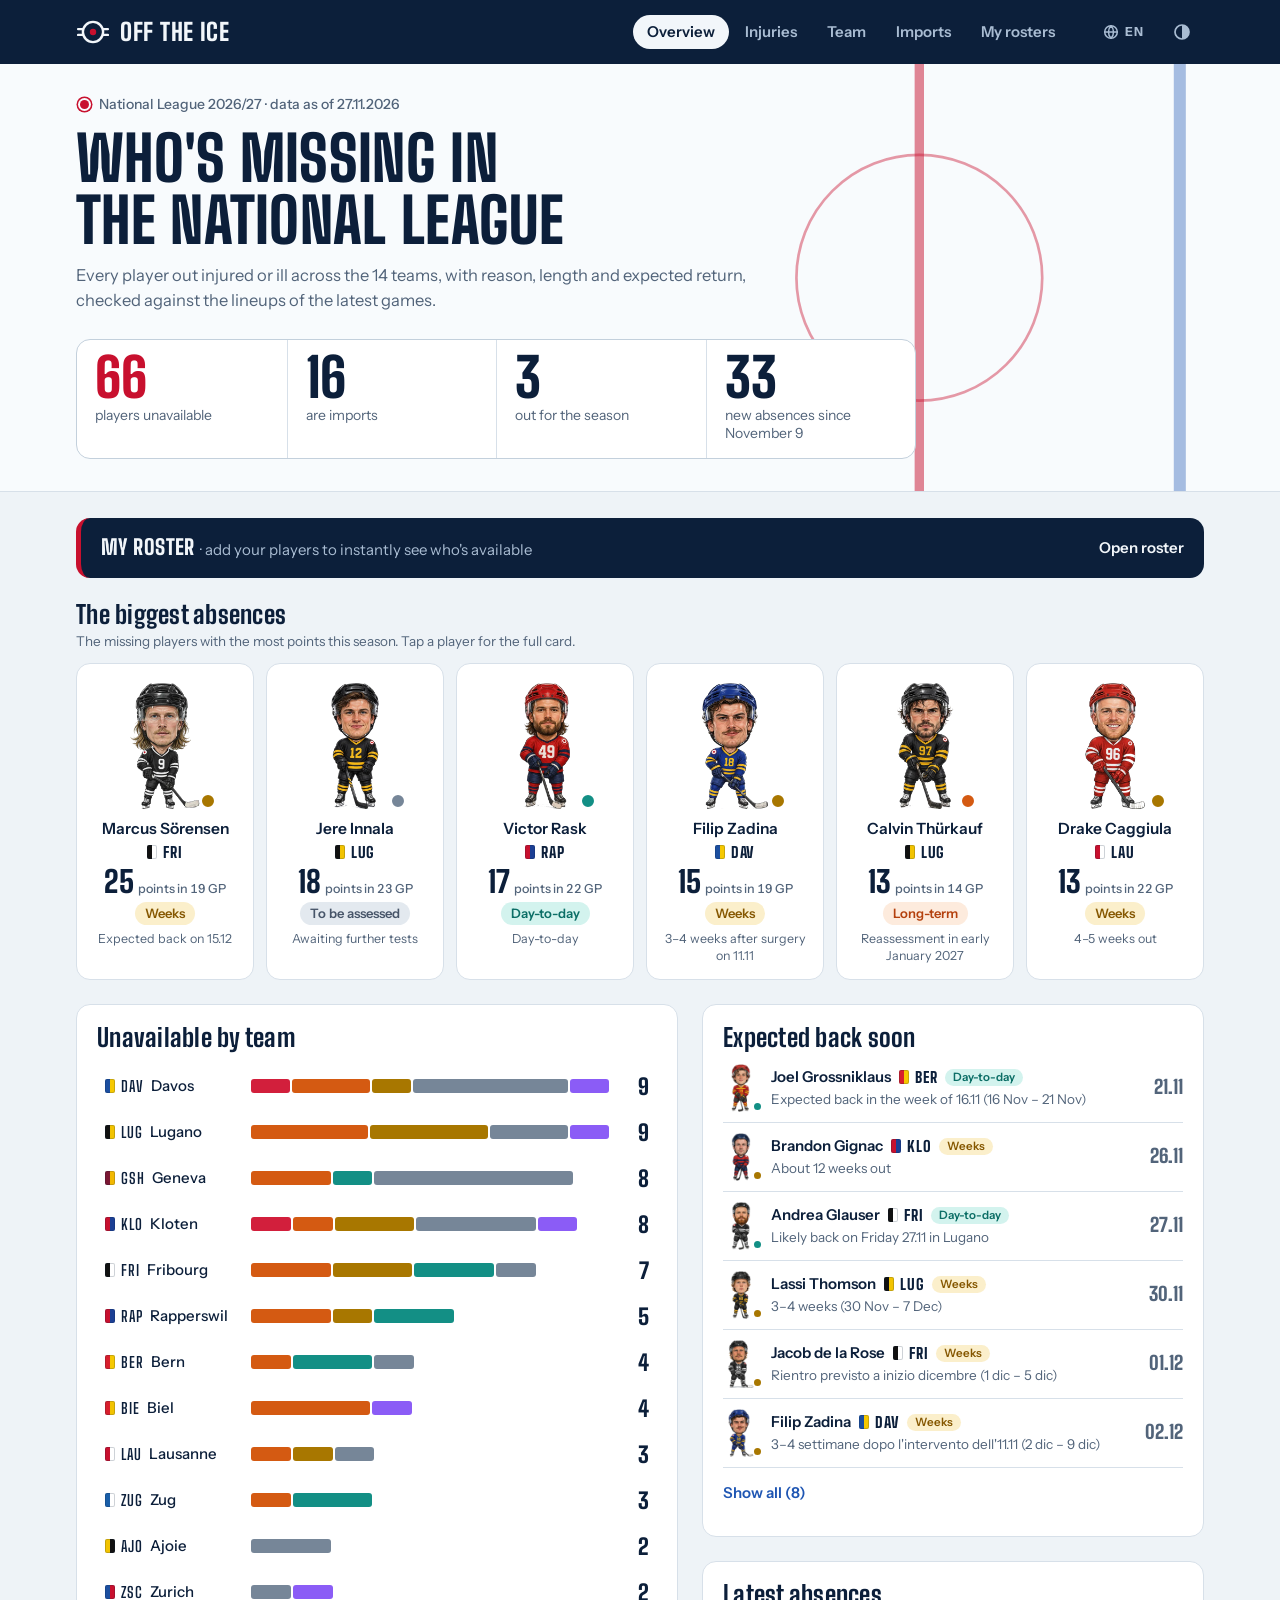
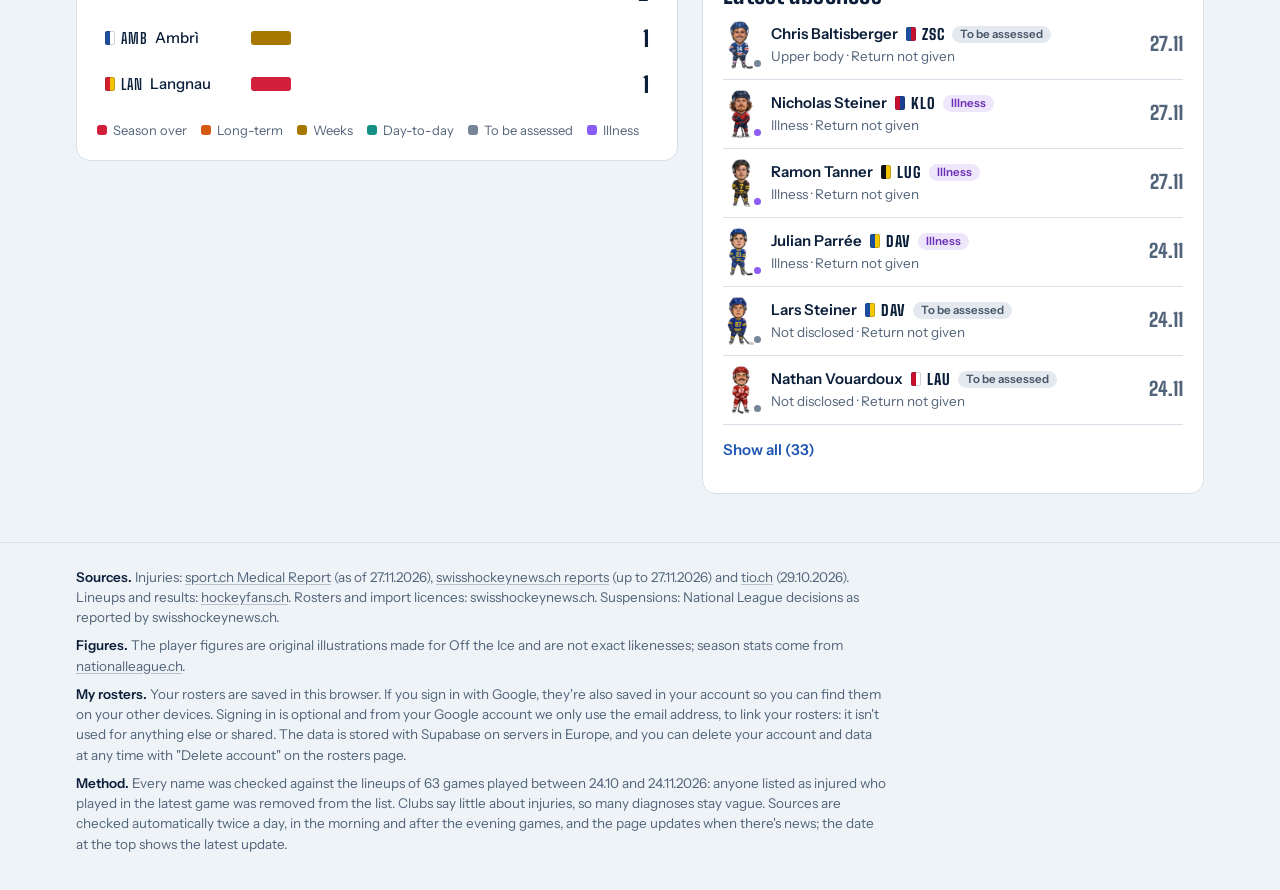
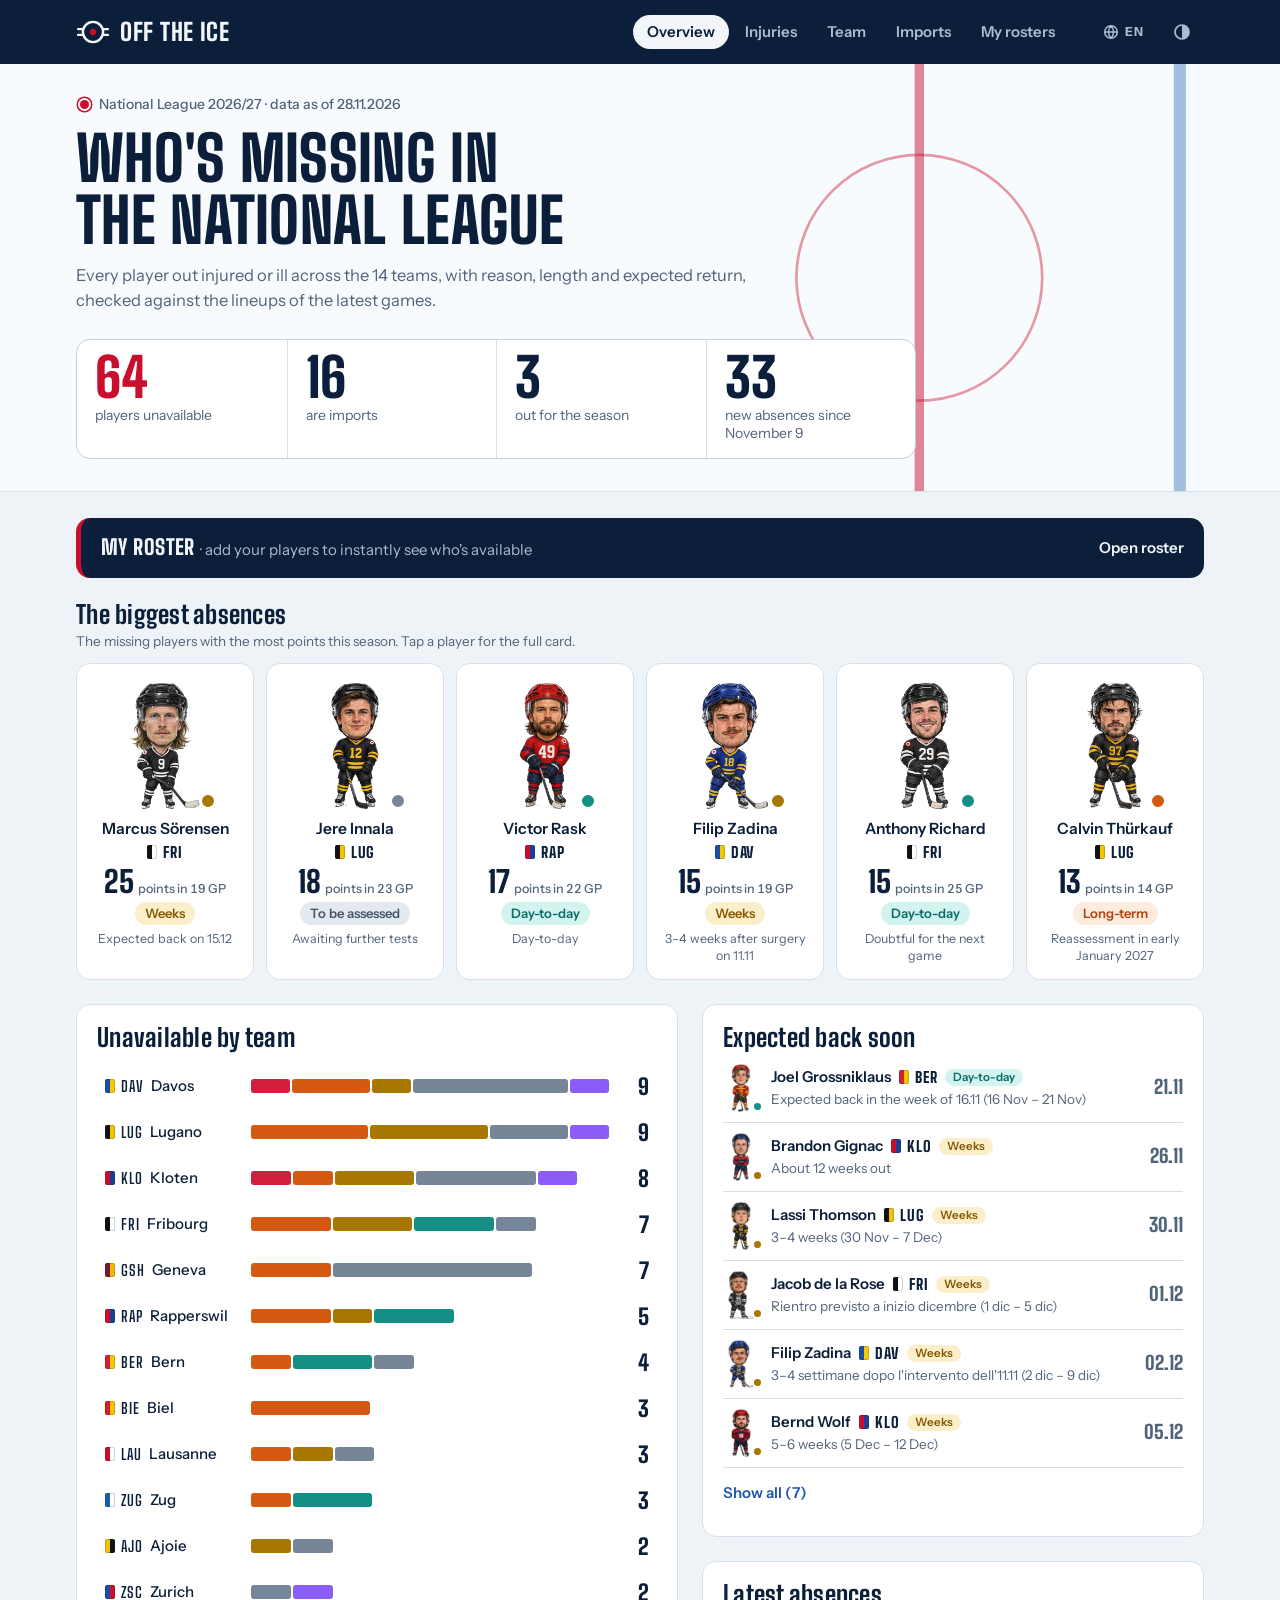
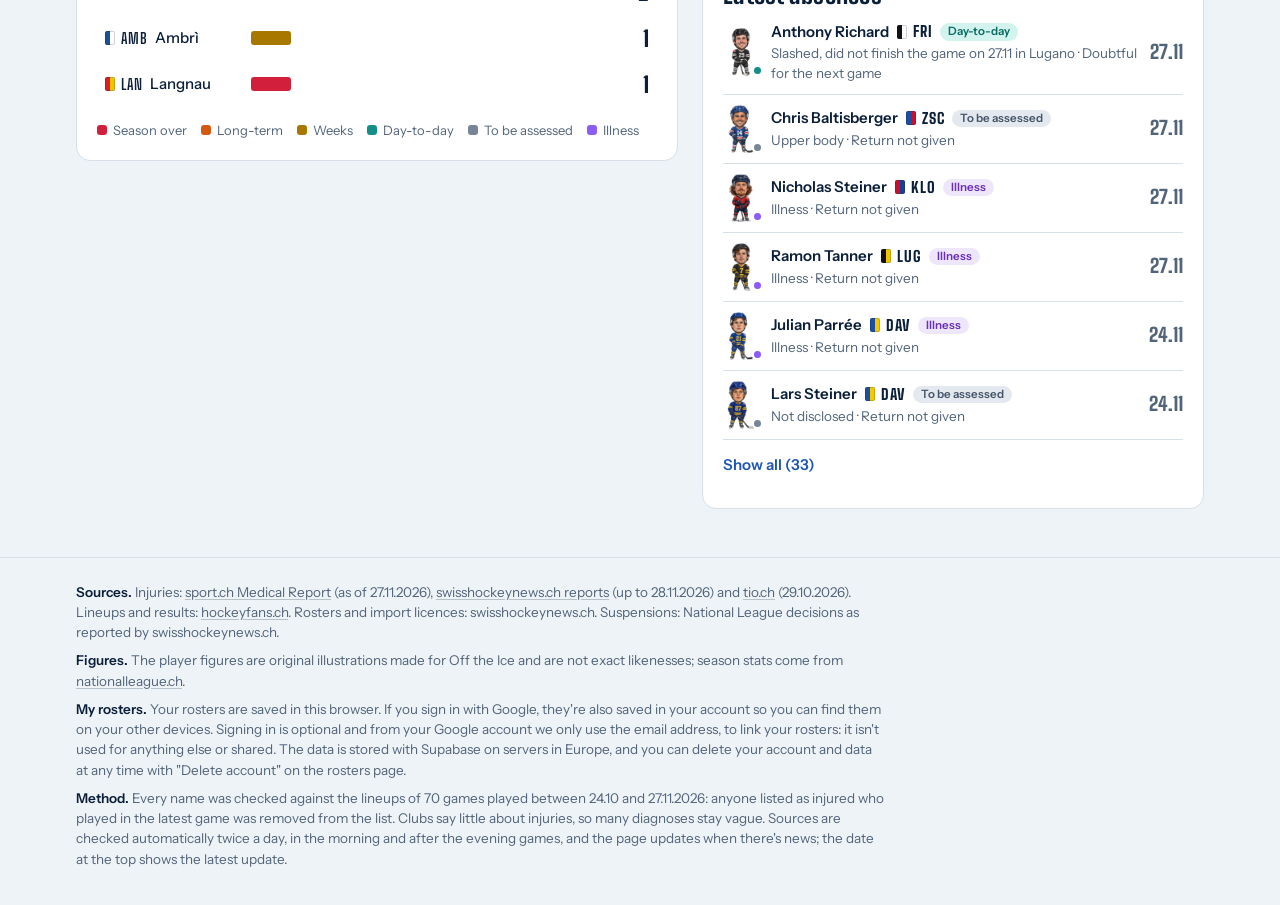
